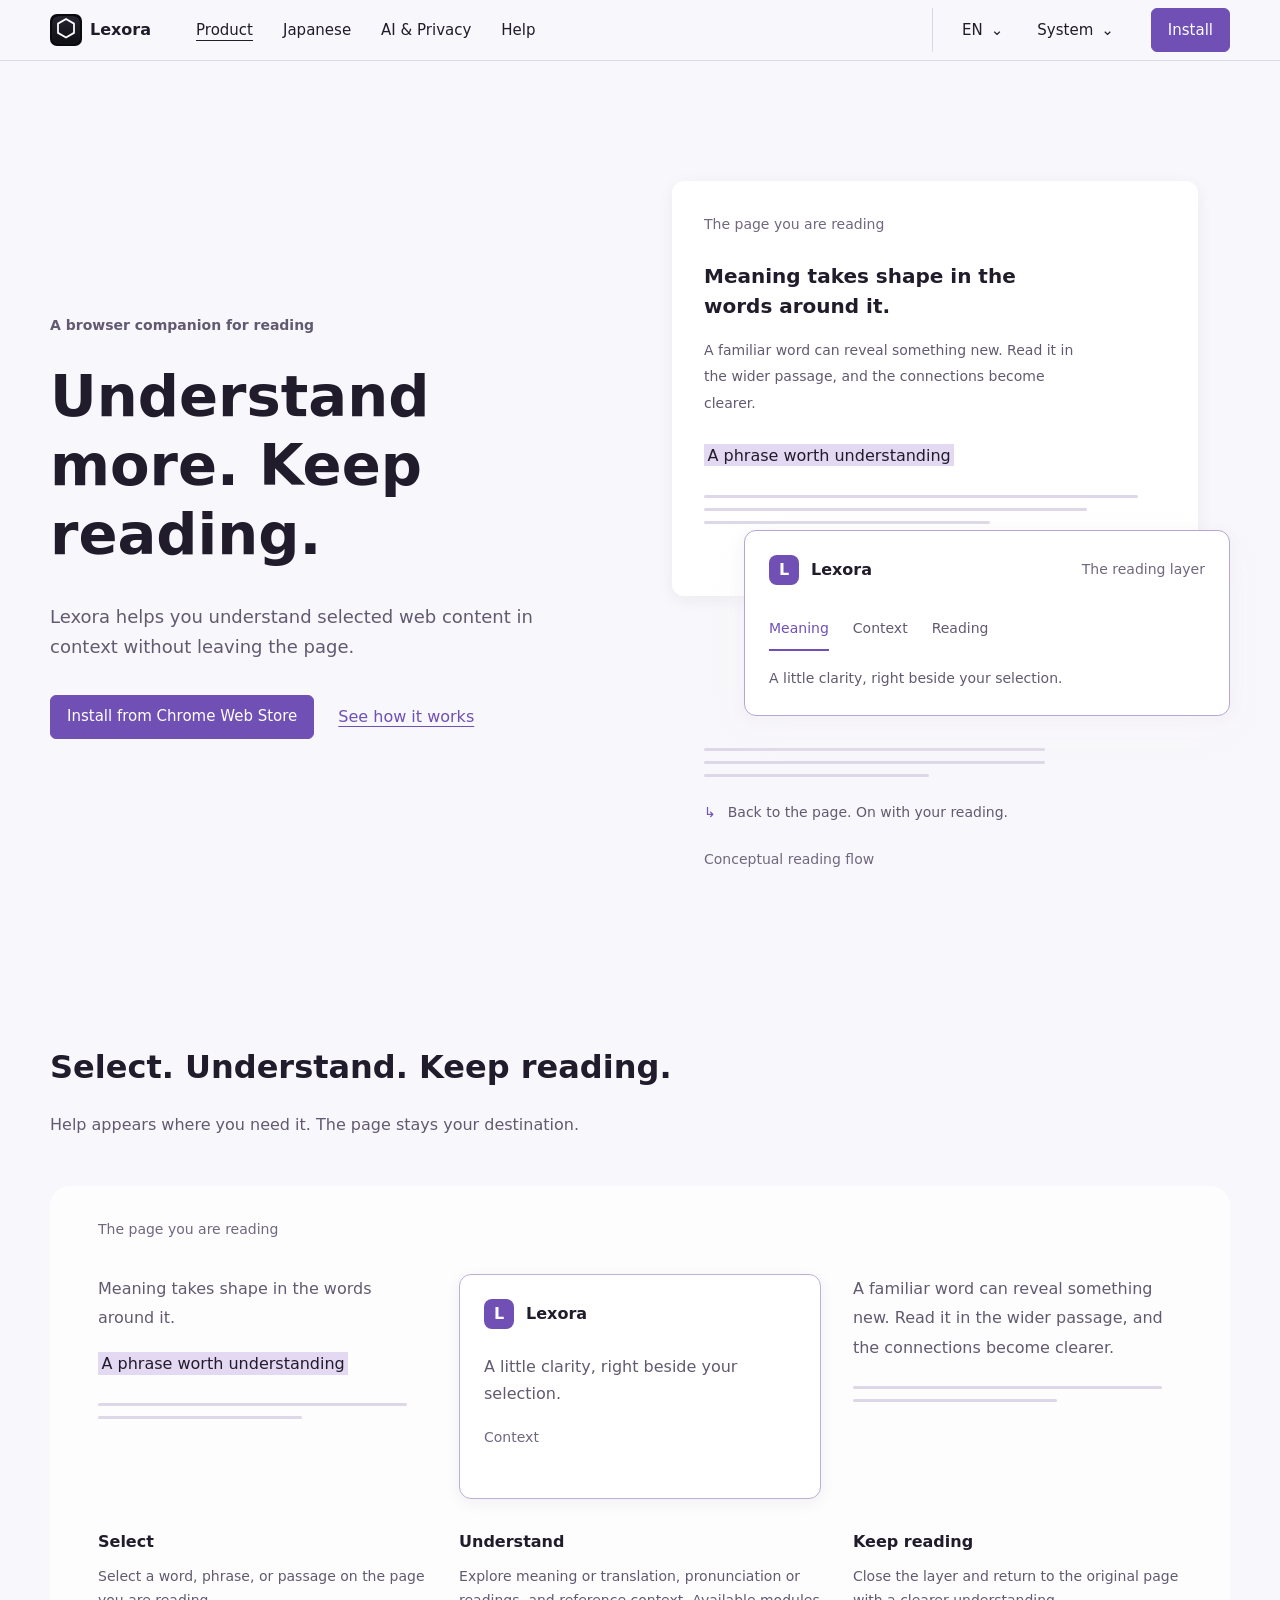
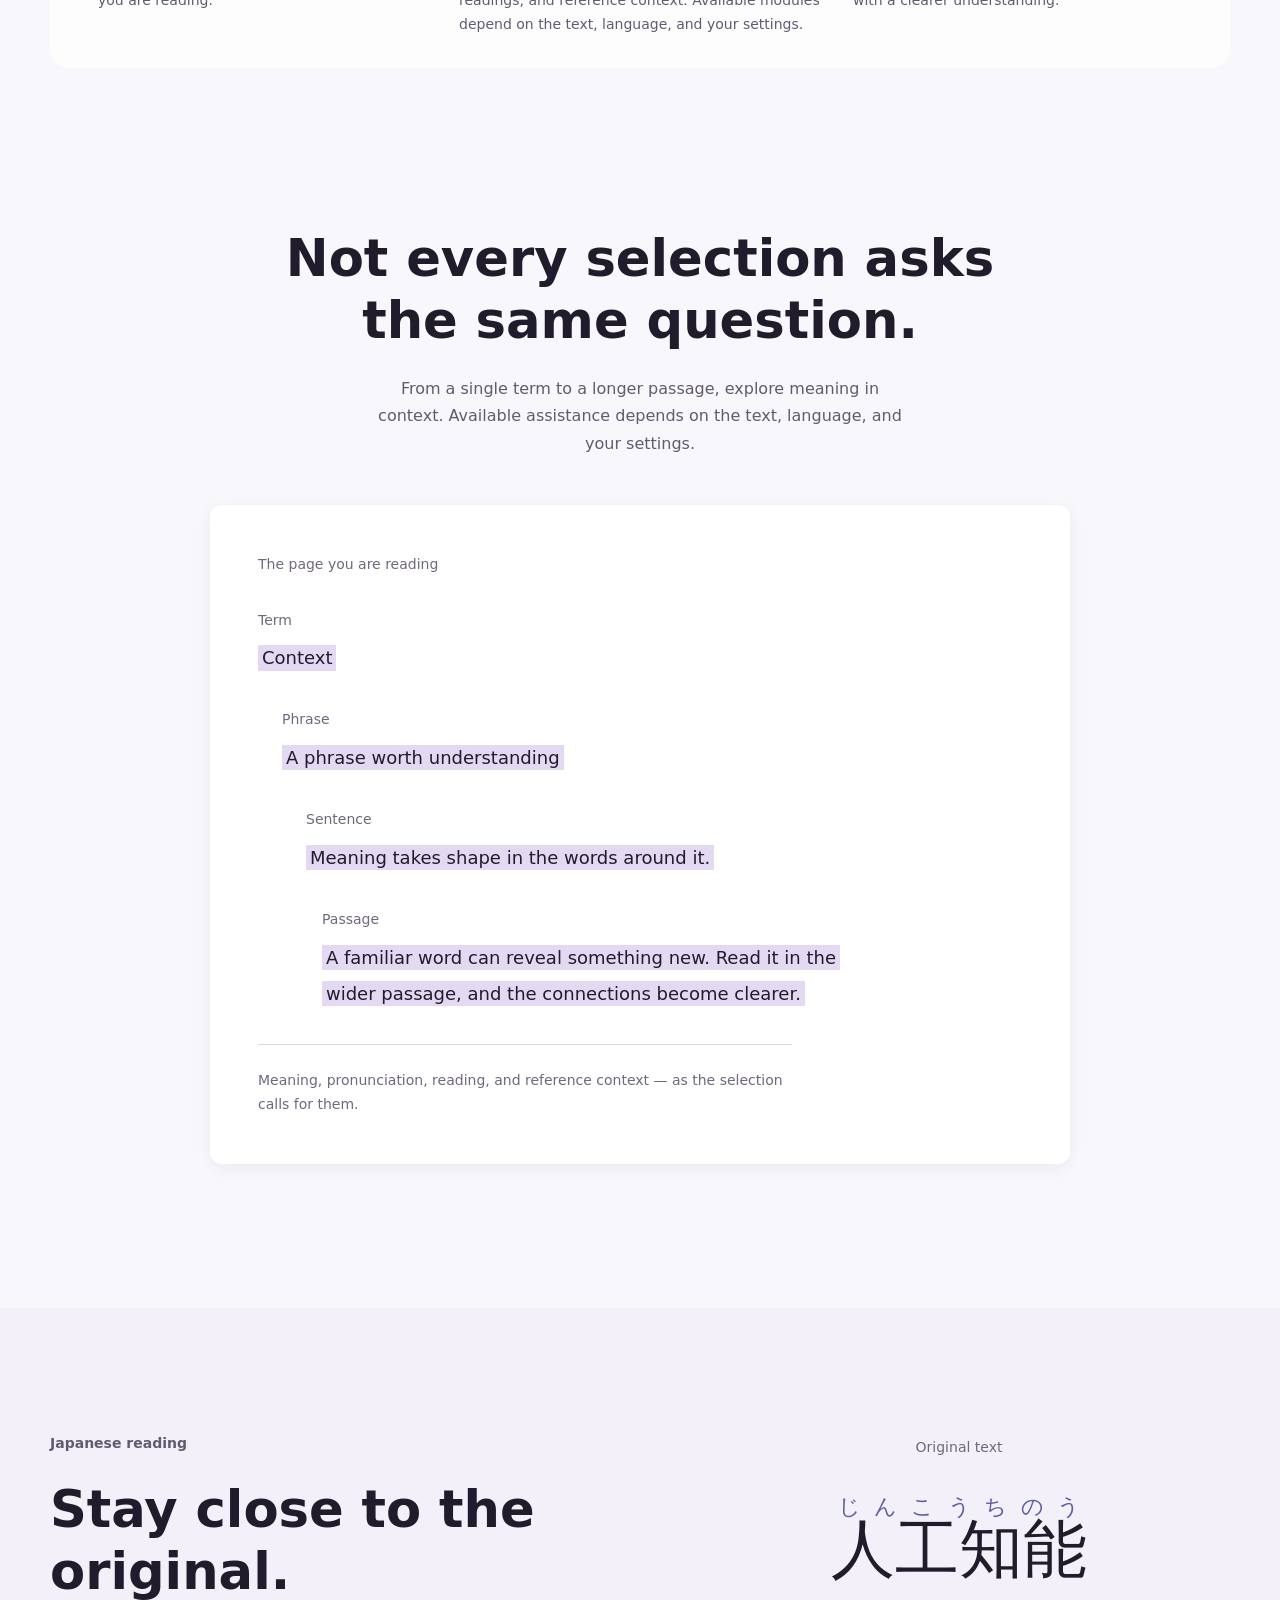
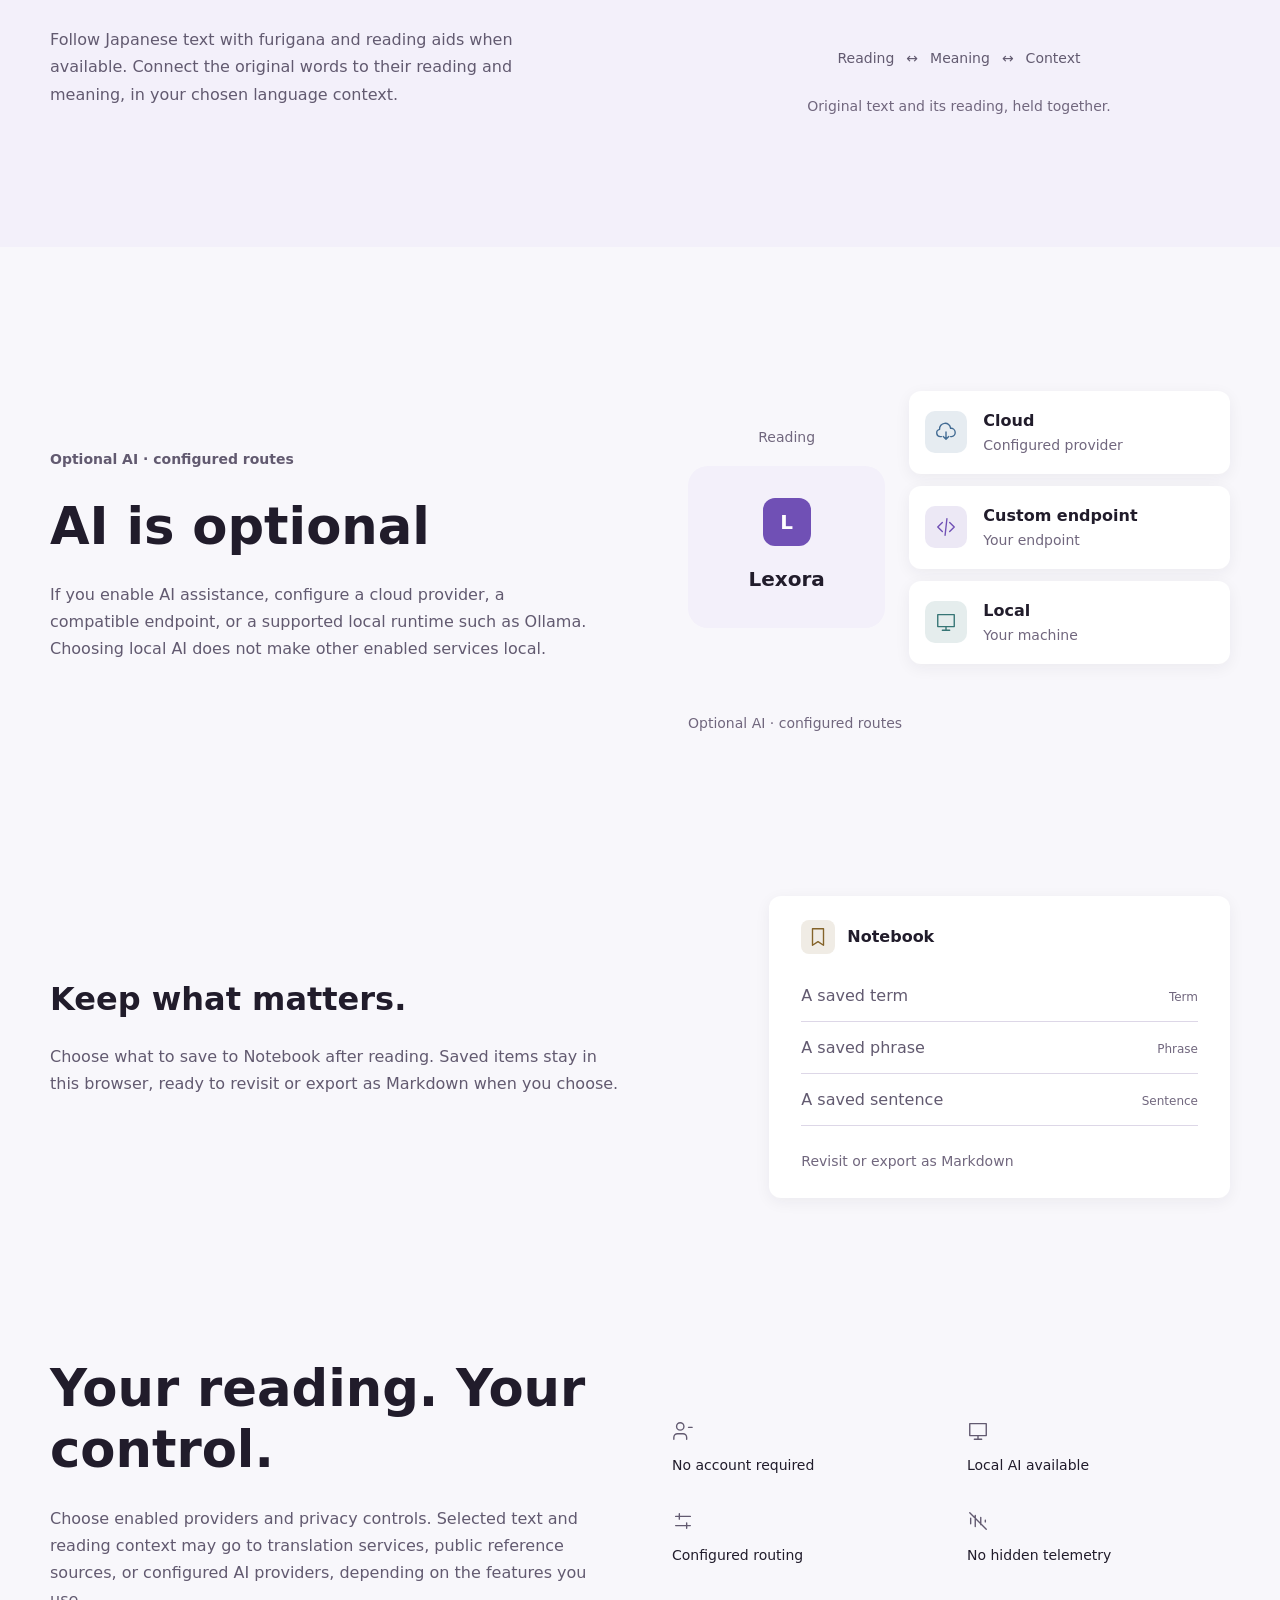
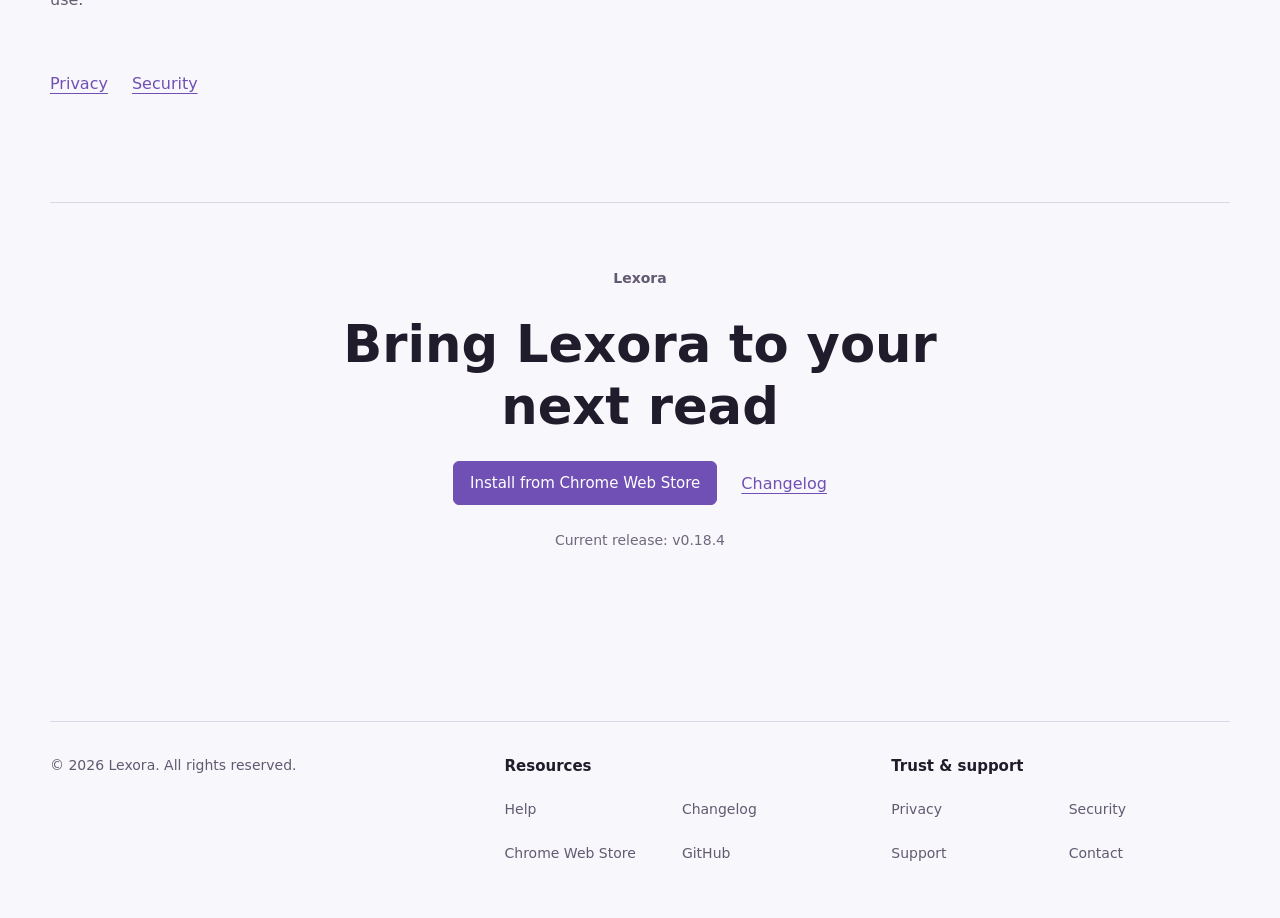
==== index.html @ b90067e3 "deploy: publish lexora-site 5010fb04082d8317cf24e537c4a5db3c5eb391b3" ====
<!DOCTYPE html><html lang="en"> <head><meta charset="utf-8"><meta name="viewport" content="width=device-width, initial-scale=1.0"><title>Lexora - AI-assisted multilingual reading layer for your browser</title><meta name="description" content="Lexora helps users understand selected web content in context without leaving the page."><meta name="generator" content="Astro v6.4.8"><meta name="theme-color" content="#f8f7fb" media="(prefers-color-scheme: light)"><meta name="theme-color" content="#121016" media="(prefers-color-scheme: dark)"><script id="lx-theme-init">
      (function () {
        var preference = 'system';
        var colors = { light: '#f8f7fb', dark: '#121016' };
        var metas = document.querySelectorAll('meta[name="theme-color"]');
        function normalize(value) {
          return value === 'light' || value === 'dark' ? value : 'system';
        }
        function apply(value) {
          preference = normalize(value);
          if (preference === 'system') document.documentElement.removeAttribute('data-theme');
          else document.documentElement.setAttribute('data-theme', preference);
          // Keep media queries intact: they also follow OS changes without JavaScript.
          for (var i = 0; i < metas.length; i++) {
            var mode = preference === 'system'
              ? (metas[i].media.indexOf('dark') > -1 ? 'dark' : 'light')
              : preference;
            metas[i].setAttribute('content', colors[mode]);
          }
        }
        try { preference = normalize(localStorage.getItem('lx-theme')); } catch (e) {}
        apply(preference);
        // M2 can call this without duplicating preference or metadata handling.
        window.lexoraTheme = {
          getPreference: function () { return preference; },
          setPreference: function (value) {
            apply(value);
            try { localStorage.setItem('lx-theme', preference); } catch (e) {}
          }
        };
      })();
    </script><meta property="og:type" content="website"><meta property="og:site_name" content="Lexora"><meta property="og:title" content="Lexora - AI-assisted multilingual reading layer for your browser"><meta property="og:description" content="Lexora helps users understand selected web content in context without leaving the page."><meta property="og:url" content="https://lexora.sh/"><meta property="og:image" content="https://lexora.sh/og-default.svg"><meta name="twitter:card" content="summary_large_image"><meta name="twitter:title" content="Lexora - AI-assisted multilingual reading layer for your browser"><meta name="twitter:description" content="Lexora helps users understand selected web content in context without leaving the page."><meta name="twitter:image" content="https://lexora.sh/og-default.svg"><link rel="canonical" href="https://lexora.sh/"><link rel="icon" href="/favicon.svg" type="image/svg+xml"><link rel="stylesheet" href="/assets/BaseLayout.eJixrf4q.css"><link rel="stylesheet" href="/assets/index.jLxmnOrc.css"></head> <body> <a class="skip-link" href="#top" data-i18n="shell_skip">Skip to content</a> <header class="topbar"> <div class="wrap topbar-inner"> <a class="brand" href="/" aria-label="Lexora home" data-i18n-aria="shell_home"> <span class="brand-mark" aria-hidden="true"><img src="/logo-mark.svg" alt="" width="32" height="32"></span> <span>Lexora</span> </a> <button type="button" class="menu-toggle" aria-controls="site-nav" aria-expanded="false" data-i18n="shell_menu">Menu</button> <div id="site-nav" class="shell-panel"> <nav class="nav" aria-label="Primary" data-i18n-aria="shell_primary"> <a href="/" aria-current="page" data-i18n="nav_product">Product</a><a href="/#japanese" data-i18n="nav_japanese">Japanese</a><a href="/#ai-privacy" data-i18n="nav_ai_privacy">AI &amp; Privacy</a><a href="/help" data-i18n="shell_help">Help</a> </nav> <div class="shell-utilities"> <div class="shell-preference" data-preference> <button class="preference-trigger" type="button" aria-expanded="false" aria-controls="locale-options" aria-labelledby="locale-label locale-current" data-preference-trigger> <span id="locale-label" class="visually-hidden" data-i18n="shell_language">Language</span> <span id="locale-current" data-locale-current>EN</span><span aria-hidden="true">⌄</span> </button> <div id="locale-options" class="preference-options" role="group" aria-label="Language" data-i18n-aria="shell_language" hidden> <button type="button" data-lang-btn="en" lang="en" aria-pressed="false">English</button><button type="button" data-lang-btn="vi" lang="vi" aria-pressed="false">Tiếng Việt</button><button type="button" data-lang-btn="ja" lang="ja" aria-pressed="false">日本語</button><button type="button" data-lang-btn="ko" lang="ko" aria-pressed="false">한국어</button> </div> </div> <div class="shell-preference" data-preference> <button class="preference-trigger" type="button" aria-expanded="false" aria-controls="theme-options" aria-labelledby="appearance-label theme-current" data-preference-trigger> <span id="appearance-label" class="visually-hidden" data-i18n="shell_appearance">Appearance</span> <span id="theme-current" data-theme-current data-i18n="shell_theme_system">System</span><span aria-hidden="true">⌄</span> </button> <div id="theme-options" class="preference-options" role="group" aria-label="Appearance" data-i18n-aria="shell_appearance" hidden> <button type="button" data-theme-option="system" aria-pressed="false" data-i18n="shell_theme_system">System</button> <button type="button" data-theme-option="light" aria-pressed="false" data-i18n="shell_theme_light">Light</button> <button type="button" data-theme-option="dark" aria-pressed="false" data-i18n="shell_theme_dark">Dark</button> </div> </div> </div> <a class="btn btn-primary shell-install" href="/install" data-i18n="nav_install">Install</a> </div> </div> </header> <script>
(function () {
  var header = document.querySelector('.topbar');
  var toggle = header.querySelector('.menu-toggle');
  var nav = header.querySelector('#site-nav');
  var compact = window.matchMedia('(max-width: 1199px)');
  var compactState = compact.matches;
  var resizeFocus = null;
  var preferences = Array.from(header.querySelectorAll('[data-preference]')).map(function (root) {
    return { root: root, trigger: root.querySelector('[data-preference-trigger]'), panel: root.querySelector('.preference-options') };
  });
  function closePreference(item, restoreFocus) {
    item.trigger.setAttribute('aria-expanded', 'false');
    item.panel.hidden = true;
    if (restoreFocus) item.trigger.focus();
  }
  function close(restoreFocus) {
    preferences.forEach(function (item) { closePreference(item, false); });
    header.removeAttribute('data-open');
    toggle.setAttribute('aria-expanded', 'false');
    if (restoreFocus) toggle.focus();
  }
  preferences.forEach(function (item) {
    item.trigger.addEventListener('click', function () {
      var open = item.panel.hidden;
      preferences.forEach(function (other) { closePreference(other, false); });
      item.panel.hidden = !open;
      item.trigger.setAttribute('aria-expanded', String(open));
    });
    item.panel.addEventListener('click', function (event) {
      if (event.target.closest('button')) closePreference(item, true);
    });
    item.root.addEventListener('focusout', function (event) {
      if (event.relatedTarget && !item.root.contains(event.relatedTarget)) closePreference(item, false);
    });
  });
  var themeButtons = Array.from(header.querySelectorAll('[data-theme-option]'));
  var themeCurrent = header.querySelector('[data-theme-current]');
  function syncTheme() {
    var value = window.lexoraTheme.getPreference();
    themeButtons.forEach(function (button) {
      var selected = button.getAttribute('data-theme-option') === value;
      button.setAttribute('aria-pressed', String(selected));
      if (selected) {
        themeCurrent.setAttribute('data-i18n', button.getAttribute('data-i18n'));
        themeCurrent.textContent = button.textContent;
      }
    });
  }
  if (window.lexoraTheme) {
    syncTheme();
    themeButtons.forEach(function (button) {
      button.addEventListener('click', function () {
        window.lexoraTheme.setPreference(button.getAttribute('data-theme-option'));
        syncTheme();
      });
    });
  }
  header.setAttribute('data-enhanced', '');
  toggle.addEventListener('click', function () {
    var open = toggle.getAttribute('aria-expanded') !== 'true';
    close(false);
    header.toggleAttribute('data-open', open);
    toggle.setAttribute('aria-expanded', String(open));
  });
  document.addEventListener('keydown', function (event) {
    if (event.key !== 'Escape') return;
    var openPreference = preferences.find(function (item) { return !item.panel.hidden; });
    if (openPreference) closePreference(openPreference, true);
    else if (header.hasAttribute('data-open')) close(true);
  });
  document.addEventListener('click', function (event) {
    preferences.forEach(function (item) {
      if (!item.root.contains(event.target)) closePreference(item, item.panel.contains(document.activeElement));
    });
    if (!header.contains(event.target)) close(nav.contains(document.activeElement));
  });
  header.addEventListener('focusout', function (event) {
    // CSS may blur a newly hidden control before the media-change callback.
    if (!event.relatedTarget && compact.matches !== compactState) resizeFocus = event.target;
    if (event.relatedTarget && !header.contains(event.relatedTarget)) close(false);
  });
  nav.addEventListener('click', function (event) {
    if (event.target.closest('a')) close(compact.matches);
  });
  compact.addEventListener('change', function () {
    var active = document.activeElement === document.body && resizeFocus ? resizeFocus : document.activeElement;
    resizeFocus = null;
    compactState = compact.matches;
    var preference = preferences.find(function (item) { return item.panel.contains(active); });
    close(false);
    if (compact.matches && nav.contains(active)) toggle.focus();
    else if (!compact.matches && active === toggle) nav.querySelector('a').focus();
    else if (preference) preference.trigger.focus();
  });
})();
</script> <main id="top" tabindex="-1">   <div class="home"> <section class="home-intro wrap" id="product" aria-labelledby="home-title"> <div class="home-intro-copy"> <p class="home-kicker" data-i18n="home_intro">A browser companion for reading</p> <h1 id="home-title" data-i18n="home_title">Understand more. Keep reading.</h1> <p class="home-lead" data-i18n="hero_lead">Lexora helps you understand selected web content in context without leaving the page.</p> <div class="home-actions"> <a class="btn btn-primary" href="https://chromewebstore.google.com/detail/lexora-language-assistant/fbobmnpemmhjjloalogeaapfceefgopf" data-i18n="hero_cta_install">Install from Chrome Web Store</a> <a class="home-text-link" href="#reading-workflow" data-i18n="home_workflow_link">See how it works</a> </div> </div> <figure class="reading-layer" aria-labelledby="layer-caption"> <div class="article-fragment"> <p class="visual-label" data-i18n="v3_article">The page you are reading</p> <p class="article-title" data-i18n="polish_sentence">Meaning takes shape in the words around it.</p> <p class="article-prose" data-i18n="polish_passage">A familiar word can reveal something new. Read it in the wider passage, and the connections become clearer.</p> <mark data-i18n="v3_selection">A phrase worth understanding</mark> <div class="article-lines" aria-hidden="true"><i></i><i></i><i></i></div> </div> <div class="context-layer"> <div class="layer-heading"><span class="layer-mark" aria-hidden="true">L</span><strong>Lexora</strong><span class="visual-label" data-i18n="v3_layer">The reading layer</span></div> <ul class="layer-labels"><li data-i18n="v3_meaning">Meaning</li><li data-i18n="v3_context">Context</li><li data-i18n="v3_reading">Reading</li></ul> <p data-i18n="v3_layer_body">A little clarity, right beside your selection.</p> </div> <div class="article-continuation" aria-hidden="true"><i></i><i></i><i></i></div> <p class="reading-return"><span aria-hidden="true">↳</span><span data-i18n="v3_resume">Back to the page. On with your reading.</span></p> <figcaption id="layer-caption" data-i18n="v3_concept">Conceptual reading flow</figcaption> </figure> </section> <section class="wrap home-section reading-flow" id="reading-workflow" aria-labelledby="workflow-title"> <div class="section-heading"><span class="section-number" aria-hidden="true">01</span><div><h2 id="workflow-title" data-i18n="v3_flow_title">Select. Understand. Keep reading.</h2><p data-i18n="v3_flow_body">Help appears where you need it. The page stays your destination.</p></div></div> <div class="flow-environment"> <p class="visual-label" data-i18n="v3_article">The page you are reading</p> <ol class="flow-sequence"> <li class="flow-select"><div class="flow-text"><p data-i18n="polish_sentence">Meaning takes shape in the words around it.</p><mark data-i18n="v3_selection">A phrase worth understanding</mark><div class="article-lines" aria-hidden="true"><i></i><i></i></div></div><h3 data-i18n="v3_select">Select</h3><p data-i18n="home_select_body">Select a word, phrase, or passage on the page you are reading.</p></li> <li class="flow-understand"><div class="flow-result"><div class="layer-heading"><span class="layer-mark" aria-hidden="true">L</span><strong>Lexora</strong></div><p data-i18n="v3_layer_body">A little clarity, right beside your selection.</p><span class="visual-label" data-i18n="v3_context">Context</span></div><h3 data-i18n="v3_understand">Understand</h3><p data-i18n="home_assist_body">Explore meaning or translation, pronunciation or readings, and reference context. Available modules depend on the text, language, and your settings.</p></li> <li class="flow-continue"><div class="flow-text"><p data-i18n="polish_passage">A familiar word can reveal something new. Read it in the wider passage, and the connections become clearer.</p><div class="article-lines" aria-hidden="true"><i></i><i></i></div></div><h3 data-i18n="v3_continue">Keep reading</h3><p data-i18n="v3_continue_body">Close the layer and return to the original page with a clearer understanding.</p></li> </ol> </div> </section> <section class="wrap home-section context-intelligence" aria-labelledby="context-title"> <div class="section-heading"><div><h2 id="context-title" data-i18n="v3_context_title">Not every selection asks the same question.</h2><p data-i18n="v3_context_body">From a single term to a longer passage, explore meaning in context. Available assistance depends on the text, language, and your settings.</p></div></div> <figure class="selection-spectrum" aria-labelledby="context-field-label"> <p id="context-field-label" class="visual-label" data-i18n="v3_article">The page you are reading</p> <ol> <li><span data-i18n="v3_term">Term</span><div class="selection-sample"><mark data-i18n="v3_context">Context</mark></div></li> <li><span data-i18n="v3_phrase">Phrase</span><div class="selection-sample"><mark data-i18n="v3_selection">A phrase worth understanding</mark></div></li> <li><span data-i18n="v3_sentence">Sentence</span><div class="selection-sample"><mark data-i18n="polish_sentence">Meaning takes shape in the words around it.</mark></div></li> <li><span data-i18n="v3_passage">Passage</span><div class="selection-sample"><mark data-i18n="polish_passage">A familiar word can reveal something new. Read it in the wider passage, and the connections become clearer.</mark></div></li> </ol> <figcaption data-i18n="v3_grounding">Meaning, pronunciation, reading, and reference context — as the selection calls for them.</figcaption> </figure> </section> <section class="home-japanese home-section" id="japanese" tabindex="-1" aria-labelledby="japanese-title"> <div class="wrap editorial-split"> <div><p class="home-kicker" data-i18n="v3_japanese">Japanese reading</p><h2 id="japanese-title" data-i18n="v3_japanese_title">Stay close to the original.</h2><p data-i18n="v3_japanese_body">Follow Japanese text with furigana and reading aids when available. Connect the original words to their reading and meaning, in your chosen language context.</p></div> <figure class="japanese-reading"> <p class="visual-label" data-i18n="v3_original">Original text</p> <ruby lang="ja">人工知能<rp>（</rp><rt>じんこうちのう</rt><rp>）</rp></ruby> <div class="reading-relationship"><span data-i18n="v3_reading">Reading</span><span aria-hidden="true">↔</span><span data-i18n="v3_meaning">Meaning</span><span aria-hidden="true">↔</span><span data-i18n="v3_context">Context</span></div> <figcaption data-i18n="v3_japanese_caption">Original text and its reading, held together.</figcaption> </figure> </div> </section> <section class="wrap home-section editorial-split home-ai" id="ai-privacy" tabindex="-1" aria-labelledby="ai-title"> <div><p class="home-kicker" data-i18n="v3_routing">Optional AI · configured routes</p><h2 id="ai-title" data-i18n="home_ai_title">AI is optional</h2><p data-i18n="home_ai_body">If you enable AI assistance, configure a cloud provider, a compatible endpoint, or a supported local runtime such as Ollama. Choosing local AI does not make other enabled services local.</p></div> <figure class="ai-routing" aria-labelledby="routing-caption"> <div class="routing-origin"><span data-i18n="pill_reading">Reading</span><div class="routing-core"><span class="layer-mark" aria-hidden="true">L</span><strong>Lexora</strong></div></div> <ul class="routing-branches"> <li class="route-cloud"><svg class="home-icon" viewBox="0 0 24 24" fill="none" stroke="currentColor" stroke-width="1.5" stroke-linecap="round" stroke-linejoin="round" aria-hidden="true"><path d="M7 17H6a4 4 0 0 1-1-7.9A6 6 0 0 1 17 8a4.5 4.5 0 0 1 1 9h-1 M12 12v8m-3-3 3 3 3-3"></path></svg><div><strong data-i18n="v3_cloud">Cloud</strong><span data-i18n="v3_cloud_note">Configured provider</span></div></li> <li class="route-custom"><svg class="home-icon" viewBox="0 0 24 24" fill="none" stroke="currentColor" stroke-width="1.5" stroke-linecap="round" stroke-linejoin="round" aria-hidden="true"><path d="m8 7-5 5 5 5m8-10 5 5-5 5m-3-14-2 18"></path></svg><div><strong data-i18n="v3_custom">Custom endpoint</strong><span data-i18n="v3_custom_note">Your endpoint</span></div></li> <li class="route-local"><svg class="home-icon" viewBox="0 0 24 24" fill="none" stroke="currentColor" stroke-width="1.5" stroke-linecap="round" stroke-linejoin="round" aria-hidden="true"><path d="M3 4h18v13H3zM8 21h8m-4-4v4"></path></svg><div><strong data-i18n="v3_local">Local</strong><span data-i18n="v3_local_note">Your machine</span></div></li> </ul> <figcaption id="routing-caption" data-i18n="v3_routing">Optional AI · configured routes</figcaption> </figure> </section> <section class="wrap home-section editorial-split home-saved" aria-labelledby="saved-title"> <div><h2 id="saved-title" data-i18n="v3_save_title">Keep what matters.</h2><p data-i18n="v3_save_body">Choose what to save to Notebook after reading. Saved items stay in this browser, ready to revisit or export as Markdown when you choose.</p></div> <div class="saved-fragments"> <div class="saved-heading"><svg class="home-icon" viewBox="0 0 24 24" fill="none" stroke="currentColor" stroke-width="1.5" stroke-linecap="round" stroke-linejoin="round" aria-hidden="true"><path d="M6 3h12v18l-6-4-6 4z"></path></svg><strong>Notebook</strong></div> <ul><li><span data-i18n="v3_saved_term">A saved term</span><span class="visual-label" data-i18n="v3_term">Term</span></li><li><span data-i18n="v3_saved_phrase">A saved phrase</span><span class="visual-label" data-i18n="v3_phrase">Phrase</span></li><li><span data-i18n="v3_saved_sentence">A saved sentence</span><span class="visual-label" data-i18n="v3_sentence">Sentence</span></li></ul> <p class="visual-label" data-i18n="v3_export">Revisit or export as Markdown</p> </div> </section> <section class="wrap home-section home-trust" aria-labelledby="home-trust-title"> <div class="section-heading"><span class="section-number" aria-hidden="true">↳</span><div><h2 id="home-trust-title" data-i18n="v3_trust_title">Your reading. Your control.</h2><p data-i18n="home_trust_body">Choose enabled providers and privacy controls. Selected text and reading context may go to translation services, public reference sources, or configured AI providers, depending on the features you use.</p></div></div> <ul class="trust-facts"><li><svg class="home-icon" viewBox="0 0 24 24" fill="none" stroke="currentColor" stroke-width="1.5" stroke-linecap="round" stroke-linejoin="round" aria-hidden="true"><path d="M16 21v-2a4 4 0 0 0-4-4H6a4 4 0 0 0-4 4v2M9 3a4 4 0 1 0 0 8 4 4 0 0 0 0-8m9 5h4"></path></svg><span data-i18n="v3_no_account">No account required</span></li><li><svg class="home-icon" viewBox="0 0 24 24" fill="none" stroke="currentColor" stroke-width="1.5" stroke-linecap="round" stroke-linejoin="round" aria-hidden="true"><path d="M3 4h18v13H3zM8 21h8m-4-4v4"></path></svg><span data-i18n="v3_local_ai">Local AI available</span></li><li><svg class="home-icon" viewBox="0 0 24 24" fill="none" stroke="currentColor" stroke-width="1.5" stroke-linecap="round" stroke-linejoin="round" aria-hidden="true"><path d="M4 7h16M4 17h16M8 4v6m8 4v6"></path></svg><span data-i18n="v3_explicit">Configured routing</span></li><li><svg class="home-icon" viewBox="0 0 24 24" fill="none" stroke="currentColor" stroke-width="1.5" stroke-linecap="round" stroke-linejoin="round" aria-hidden="true"><path d="M4 9v6m5-9v12m6-10v8m5-5v2M3 3l18 18"></path></svg><span data-i18n="v3_telemetry">No hidden telemetry</span></li></ul> <div class="home-actions"><a class="home-text-link" href="/privacy" data-i18n="footer_privacy">Privacy</a><a class="home-text-link" href="/security" data-i18n="footer_security">Security</a></div> </section> <section class="wrap home-section home-install" aria-labelledby="home-install-title"> <p class="home-kicker">Lexora</p> <h2 id="home-install-title" data-i18n="home_install_title">Bring Lexora to your next read</h2> <div class="home-actions"><a class="btn btn-primary" href="https://chromewebstore.google.com/detail/lexora-language-assistant/fbobmnpemmhjjloalogeaapfceefgopf" data-i18n="hero_cta_install">Install from Chrome Web Store</a><a class="home-text-link" href="/changelog" data-i18n="shell_changelog">Changelog</a></div> <p class="release-note"><span data-i18n="home_release">Current release</span>: v0.18.4</p> </section> </div>  </main> <footer class="footer"> <div class="wrap footer-inner"> <div>&copy; 2026 Lexora. <span data-i18n="footer_rights">All rights reserved.</span></div> <div class="footer-group"> <strong data-i18n="shell_resources">Resources</strong> <div class="footer-links"> <a href="/help" data-i18n="shell_help">Help</a> <a href="/changelog" data-i18n="shell_changelog">Changelog</a> <a href="https://chromewebstore.google.com/detail/lexora-language-assistant/fbobmnpemmhjjloalogeaapfceefgopf" target="_blank" rel="noreferrer" data-i18n="footer_chrome">Chrome Web Store</a> <a href="https://github.com/lexora-project/lexora" target="_blank" rel="noreferrer">GitHub</a> </div> </div> <div class="footer-group"> <strong data-i18n="shell_trust">Trust & support</strong> <div class="footer-links"> <a href="/privacy" data-i18n="footer_privacy">Privacy</a> <a href="/security" data-i18n="footer_security">Security</a> <a href="/support" data-i18n="footer_support">Support</a> <a href="mailto:lexora.dev@proton.me" data-i18n="footer_contact">Contact</a> </div> </div> </div> </footer>  <script type="module">function f(i=document.querySelector(".home")){if(!i)return;const o=window.matchMedia("(prefers-reduced-motion: reduce)");if(o.matches||!("IntersectionObserver"in window))return;const s=i.querySelectorAll(".reading-layer, .flow-environment, .selection-spectrum, .japanese-reading, .ai-routing, .saved-fragments, .home-install"),r=new Set(s);let n;function c(){n?.disconnect(),i?.classList.remove("motion-ready"),s.forEach(t=>t.classList.remove("motion-active")),r.clear(),i?.removeEventListener("focusin",a),o.removeEventListener("change",d),window.removeEventListener("pagehide",c)}function a(t){for(const e of s)e.contains(t.target)&&(r.delete(e),n?.unobserve(e),e.classList.remove("motion-active"));r.size||n?.disconnect()}function d(){o.matches&&c()}try{n=new IntersectionObserver(t=>{for(const e of t)!e.isIntersecting||!r.has(e.target)||(r.delete(e.target),n?.unobserve(e.target),e.target.contains(document.activeElement)||e.target.classList.add("motion-active"));r.size||n?.disconnect()},{threshold:.12}),o.addEventListener("change",d),window.addEventListener("pagehide",c,{once:!0}),i.addEventListener("focusin",a),i.classList.add("motion-ready"),s.forEach(t=>n?.observe(t))}catch{c()}}f();</script>  <script type="application/json" id="lx-i18n">{"defaultLocale":"en","locales":["en","vi","ja","ko"],"translations":{"en":{"v3_layer":"The reading layer","polish_sentence":"Meaning takes shape in the words around it.","polish_passage":"A familiar word can reveal something new. Read it in the wider passage, and the connections become clearer.","v3_concept":"Conceptual reading flow","v3_article":"The page you are reading","v3_selection":"A phrase worth understanding","v3_meaning":"Meaning","v3_context":"Context","v3_reading":"Reading","v3_layer_body":"A little clarity, right beside your selection.","v3_resume":"Back to the page. On with your reading.","v3_flow_title":"Select. Understand. Keep reading.","v3_flow_body":"Help appears where you need it. The page stays your destination.","v3_select":"Select","v3_understand":"Understand","v3_continue":"Keep reading","v3_continue_body":"Close the layer and return to the original page with a clearer understanding.","v3_context_title":"Not every selection asks the same question.","v3_context_body":"From a single term to a longer passage, explore meaning in context. Available assistance depends on the text, language, and your settings.","v3_term":"Term","v3_phrase":"Phrase","v3_sentence":"Sentence","v3_passage":"Passage","v3_grounding":"Meaning, pronunciation, reading, and reference context — as the selection calls for them.","v3_japanese":"Japanese reading","v3_japanese_title":"Stay close to the original.","v3_japanese_body":"Follow Japanese text with furigana and reading aids when available. Connect the original words to their reading and meaning, in your chosen language context.","v3_original":"Original text","v3_japanese_caption":"Original text and its reading, held together.","v3_cloud":"Cloud","v3_custom":"Custom endpoint","v3_local":"Local","v3_cloud_note":"Configured provider","v3_custom_note":"Your endpoint","v3_local_note":"Your machine","v3_routing":"Optional AI · configured routes","v3_save_title":"Keep what matters.","v3_save_body":"Choose what to save to Notebook after reading. Saved items stay in this browser, ready to revisit or export as Markdown when you choose.","v3_saved_term":"A saved term","v3_saved_phrase":"A saved phrase","v3_saved_sentence":"A saved sentence","v3_export":"Revisit or export as Markdown","v3_trust_title":"Your reading. Your control.","v3_no_account":"No account required","v3_local_ai":"Local AI available","v3_explicit":"Configured routing","v3_telemetry":"No hidden telemetry","shell_appearance":"Appearance","shell_theme_system":"System","shell_theme_light":"Light","shell_theme_dark":"Dark","release_intro":"Public release notes for the Lexora extension.","release_version":"Version","release_current":"Current release","release_historical":"Historical release","guide_intro":"Install from the Chrome Web Store, then start with a selection on a web page.","guide_start":"Start reading","guide_select":"Select a word, phrase, or passage on a web page where Lexora is enabled.","guide_help":"Need a hand?","guide_help_body":"Use Help to get started, or contact Support if installation or reading does not work as expected.","guide_dev_enable":"Open this address in Chrome and enable Developer Mode.","guide_dev_load":"Choose Load unpacked, then select this folder inside the extracted package.","help_title":"Read with Lexora","help_intro":"A short guide to understanding selected text, using reading aids, and returning to saved items.","help_result_title":"Read the result in context","help_result_body":"Review the meaning or translation in the Lexora panel, then continue reading the original page. Available modules depend on the text, language, enabled features, and your settings.","help_reading_title":"Japanese readings and pronunciation","help_reading_body":"Use furigana when available to follow Japanese text. Pronunciation playback is available for supported languages; reading aids may vary with the selected text and settings.","help_save_title":"Save and return with Notebook","help_save_body":"Explicitly save a selection from the reading panel, then find it in Notebook in Lexora Options. Entries stay in this browser. Search, delete, or export them as Markdown when you choose. Saving is unavailable in incognito tabs.","help_provider_title":"References and optional AI","help_provider_body":"Reference information such as Wikipedia may appear when relevant. AI assistance is optional and depends on your configured provider. Cloud providers and compatible local endpoints such as Ollama are supported; choosing local AI does not make other enabled services local.","help_trouble_title":"If something is missing","help_trouble_body":"Check that Lexora is enabled for the page and review your language, provider, and privacy settings in Options. Some results depend on provider availability. If the issue persists, contact Support with the steps you tried; leave out private text and credentials.","product_view_full":"View full screenshot","product_notebook_caption":"Return to saved items in Notebook, a separate Lexora Options surface. Saves stay in this browser; export is available when you choose.","product_notebook_alt":"Lexora Notebook with local-only storage information, search and filters, three saved Wikipedia items, and Markdown export.","product_ja_alt":"Japanese Wikipedia selection 人工知能 with Lexora showing furigana じんこうちのう and Vietnamese trí tuệ nhân tạo.","product_en_alt":"English Wikipedia text with “Artificial intelligence” selected and the Lexora panel showing “Trí tuệ nhân tạo”.","home_intro":"A browser companion for reading","home_title":"Understand more. Keep reading.","home_workflow_link":"See how it works","home_proof_caption":"English → Vietnamese lookup in the desktop Lexora reading panel.","home_workflow_title":"From a selection back to your reading","home_select":"Select what you want to understand","home_select_body":"Select a word, phrase, or passage on the page you are reading.","home_assist":"Check meaning in context","home_assist_body":"Explore meaning or translation, pronunciation or readings, and reference context. Available modules depend on the text, language, and your settings.","home_continue":"Continue, or save for later","home_continue_body":"Return to the page, or explicitly save a selection to Notebook to revisit it later.","home_languages_title":"Two reading contexts, one familiar flow","home_english":"English → Vietnamese","home_english_body":"Read an English page with Vietnamese as your target language. Check selected text in context and use pronunciation support when available.","home_japanese":"Japanese → Vietnamese","home_japanese_body":"Read Japanese with Vietnamese as your target language. Furigana and related reading aids can help you follow the original text when available.","home_english_caption":"Selected “Artificial intelligence” with the Vietnamese result “Trí tuệ nhân tạo”.","home_japanese_caption":"Selected 人工知能, its reading じんこうちのう, and a Vietnamese result in Lexora.","home_trust_title":"Your reading, your settings","home_trust_body":"Choose enabled providers and privacy controls. Selected text and reading context may go to translation services, public reference sources, or configured AI providers, depending on the features you use.","home_ai_title":"AI is optional","home_ai_body":"If you enable AI assistance, configure a cloud provider, a compatible endpoint, or a supported local runtime such as Ollama. Choosing local AI does not make other enabled services local.","home_install_title":"Bring Lexora to your next read","home_release":"Current release","shell_menu":"Menu","shell_skip":"Skip to content","shell_primary":"Primary","shell_language":"Language","shell_home":"Lexora home","shell_resources":"Resources","shell_help":"Help","shell_changelog":"Changelog","shell_trust":"Trust & support","nav_product":"Product","nav_japanese":"Japanese","nav_ai_privacy":"AI & Privacy","nav_install":"Install","nav_privacy":"Privacy","nav_support":"Support","nav_github":"GitHub","hero_eyebrow":"v0.18.4 Available on Chrome Web Store","hero_h1":"AI-assisted multilingual reading layer for your browser.","hero_lead":"Lexora helps you understand selected web content in context without leaving the page.","hero_cta_install":"Install from Chrome Web Store","hero_cta_project":"View project","hero_signal_label":"Current status","hero_signal_title":"A focused reading layer, not a crowded utility stack.","hero_signal_copy":"The goal is clear comprehension: selected text, contextual explanation, and an interface that stays out of the reading flow.","pill_reading":"Reading","pill_translation":"Translation","pill_explanation":"Explanation","pill_multilingual":"Multilingual","manifesto_kicker":"Manifesto","manifesto_title":"Built to reduce friction, not add another layer of it.","manifesto_body_0":"Lexora is being shaped as a focused reading environment rather than a crowded utility stack. The direction is deliberate: faster comprehension, cleaner context, and tooling that stays out of the way when the work matters.","manifesto_body_1":"This is not a race to look loud. It is a quiet push toward a sharper reading and translation layer that respects focus, precision, and long-session usability.","status_kicker":"Status","status_h2":"Available on Chrome Web Store.","status_body":"Lexora v0.18.4 is available for public installation from the Chrome Web Store.","si_0_title":"Build state","si_0_body":"Lexora v0.18.4 is available on the Chrome Web Store.","si_1_title":"Public website","si_1_body":"This site reflects current project status: v0.18.4 is available for public installation.","si_2_title":"Install","si_2_body":"Install Lexora from the Chrome Web Store. No Developer Mode or manual steps required.","hm_0_title":"Reading-first","hm_0_body":"Built around comprehension flow rather than settings clutter.","hm_1_title":"Context-aware","hm_1_body":"Designed for selected text, surrounding meaning, and clear explanations.","hm_2_title":"Release posture","hm_2_body":"Lexora v0.18.4 is available for public installation from the Chrome Web Store.","features_kicker":"Core features","features_h2":"Understand selected web content without leaving the page.","feat_0_title":"Contextual translation","feat_0_body":"Translate selected text without breaking reading flow. Lexora foregrounds context, not raw string conversion.","feat_1_title":"Explanation lane","feat_1_body":"Explain terms, phrases, and passages according to the selected text and the surrounding reading context.","feat_2_title":"Wikipedia grounding","feat_2_body":"Bring relevant entity context into the same reading surface so you do not have to scatter attention across tabs.","feat_3_title":"Pronunciation and TTS","feat_3_body":"Help users check pronunciation while reading English, Vietnamese, and Japanese.","feat_4_title":"Japanese reading support","feat_4_body":"Expose furigana and related reading aids as part of a disciplined language-reading workflow.","feat_5_title":"Privacy controls","feat_5_body":"Outbound text paths, optional provider routing, and redaction options are documented clearly and configured by the user.","trust_kicker":"Privacy & trust","trust_h2":"A clear product surface builds trust.","trust_intro":"No account-first funnel. No overclaiming. The website mirrors the extension's posture: precise, restrained, and reading-first.","trust_0_title":"Tool-first product","trust_0_body":"Lexora helps people understand selected content quickly without forcing account creation or marketing steps into the workflow.","trust_1_title":"Clear outbound-data paths","trust_1_body":"Users can understand where text may go: translation providers, Wikimedia endpoints, optional AI providers they configure, or local runtimes.","trust_2_title":"Operational honesty","trust_2_body":"The website reflects current project status precisely: Lexora v0.18.4 is available on the Chrome Web Store.","install_hero_badge":"Install","install_hero_title":"Install Lexora","install_hero_body":"Lexora is available on the Chrome Web Store. Install in seconds with no Developer Mode or manual steps required.","install_store_kicker":"Chrome Web Store: recommended","install_store_title":"Install from the Chrome Web Store.","install_store_body":"Install Lexora v0.18.4 from the Chrome Web Store using the link below. No sideloading or Developer Mode required.","install_notice_title":"Public release available","install_notice_body":"Lexora v0.18.4 is available from the direct listing below. Search visibility may take time to update.","install_store_cta":"Open Chrome Web Store","install_chrome_step_0":"Open the Chrome Web Store listing for Lexora.","install_chrome_step_1":"Click \"Add to Chrome\" and confirm the permissions prompt.","install_chrome_step_2":"Pin the Lexora icon to the Chrome toolbar for quick access.","install_chrome_step_3":"Select text on any web page to open the Lexora reading panel.","install_dev_kicker":"Developer Mode: contributors only","install_dev_title":"For contributors and local development.","install_dev_body":"Developer Mode installation is intended for contributors and local development only. Normal users should install from the Chrome Web Store above.","install_current_version_label":"Current extension version","install_store_status_label":"Store status","install_store_status_value":"Available publicly","install_dev_section_title":"Developer Mode install: contributors only","install_dev_section_body":"These steps are for contributors building and testing Lexora locally. Normal users should use the Chrome Web Store.","install_dev_step_0":"Obtain the extension package from the project maintainer.","install_dev_step_1":"Extract the package to a local folder.","install_dev_step_2":"Open chrome://extensions in Chrome and enable Developer Mode.","install_dev_step_3":"Click Load unpacked and select the dist/ folder from the extracted package.","install_dev_step_4":"Open the extension options page to configure languages, providers, and privacy settings.","privacy_hero_badge":"Privacy","privacy_hero_title":"Privacy","privacy_hero_body":"Lexora is explicit about where your text goes and what happens to it.","privacy_process_title":"What Lexora processes","privacy_process_body":"Lexora is a browser extension that assists with reading, translation, explanation, and pronunciation. When you select text on a page, Lexora may process that selected text and related reading context to provide the requested assistance.","privacy_where_title":"Where your text may go","privacy_where_body":"Depending on which features you enable and how you configure the extension, selected text and reading context may be sent to one or more of the following:","privacy_where_translation_label":"Translation providers","privacy_where_translation_body":"a configured translation API based on your settings.","privacy_where_cloud_label":"Cloud AI providers","privacy_where_cloud_body":"for explanation and language assistance, if you enable AI features.","privacy_where_custom_label":"User-configured OpenAI-compatible endpoints","privacy_where_custom_body":"if you set a custom API endpoint in extension settings.","privacy_where_local_label":"Local AI runtimes","privacy_where_local_body":"such as Ollama, if you configure a local provider. Text processed locally does not leave your machine via Lexora.","privacy_where_public_label":"Public knowledge sources","privacy_where_public_body":"Wikipedia and Wikidata, for entity lookup and reading context.","privacy_where_note":"Lexora does not route text to any destination that is not configured by you in the extension settings. No text is sent without a user-initiated action.","privacy_not_title":"What Lexora does not do","privacy_not_0":"Lexora does not sell user data.","privacy_not_1":"Lexora does not require an account to use the extension.","privacy_not_2":"Lexora does not include hidden telemetry.","privacy_not_3":"Lexora does not log your reading history on any Lexora-operated server.","privacy_controls_title":"Privacy controls","privacy_controls_body":"The extension provides controls to manage outbound data handling:","privacy_controls_0":"Choose which providers are enabled for translation and AI assistance.","privacy_controls_1":"Configure a local AI runtime to keep text processing on-device.","privacy_controls_2":"Use redaction options for sensitive content patterns such as email addresses and token-shaped strings.","privacy_site_title":"This website","privacy_site_body":"This website (lexora.sh) is a static site. It does not set tracking cookies, does not collect form submissions, and does not run analytics. Contact is by email link only.","privacy_contact_title":"Contact","privacy_contact_body":"Privacy questions or data-handling concerns:","support_hero_badge":"Support","support_hero_title":"Support","support_hero_body":"If something is not working, here is where to go.","support_contact_title":"Contact","support_contact_body":"Reach the Lexora team at:","support_paths_title":"Support paths","support_path_general_label":"General usage","support_path_general_body":"install questions, language settings, provider setup","support_path_bug_label":"Bug reports","support_path_bug_body":"reproducible issues with extension behavior","support_path_security_label":"Security reports","support_path_security_body":"report sensitive issues privately. See the","support_path_security_link":"security page","support_path_feedback_label":"Feature feedback","support_path_feedback_body":"suggestions related to reading flow, language workflow, or interface behavior","support_bug_title":"For bug reports, include:","support_bug_0":"browser name and version","support_bug_1":"Lexora version (visible in the extension options page)","support_bug_2":"operating system","support_bug_3":"language pair (source and target language)","support_bug_4":"provider mode (which translation or AI provider is active)","support_bug_5":"reproduction steps","security_hero_badge":"Security","security_hero_title":"Security","security_hero_body":"Security-sensitive issues should be reported privately, not posted publicly.","security_report_title":"Reporting a vulnerability","security_report_body":"Do not post security vulnerabilities publicly: not in GitHub issues, not in public forums, not in social channels. Report sensitive issues by email to:","security_useful_title":"What a useful report includes","security_useful_0":"affected Lexora version","security_useful_1":"browser name and version","security_useful_2":"operating system","security_useful_3":"reproduction steps or a concise proof of concept","security_useful_4":"impact assessment","security_areas_title":"Security-relevant areas in Lexora","security_area_provider_label":"Provider routing","security_area_provider_body":"unintended routing of selected text to external services","security_area_selected_label":"Selected-text handling","security_area_selected_body":"unsafe outbound transmission or unintended exposure of selected content","security_area_message_label":"Extension message boundaries","security_area_message_body":"message spoofing or boundary confusion between page context and extension context","security_area_token_label":"Token and key leakage","security_area_token_body":"AI provider keys or credentials exposed or logged","security_area_privacy_label":"Settings and privacy bypasses","security_area_privacy_body":"circumventing user-configured privacy controls or provider restrictions","security_response_title":"Response","security_response_body":"We will acknowledge security reports and coordinate disclosure timing with the reporter. Public credit is available if desired.","notfound_badge":"Not found","notfound_title":"That page is not here.","notfound_body":"Return to the Lexora homepage to continue.","notfound_cta":"Back to homepage","footer_chrome":"Chrome Web Store","footer_privacy":"Privacy","footer_security":"Security","footer_support":"Support","footer_contact":"Contact","footer_rights":"All rights reserved."},"vi":{"v3_layer":"Lớp hỗ trợ đọc","polish_sentence":"Ý nghĩa được định hình bởi những từ xung quanh.","polish_passage":"Một từ quen thuộc có thể gợi mở điều mới. Đọc trong cả đoạn văn, các mối liên hệ sẽ rõ hơn.","v3_concept":"Minh họa quy trình đọc","v3_article":"Trang bạn đang đọc","v3_selection":"Một cụm từ cần hiểu rõ","v3_meaning":"Ý nghĩa","v3_context":"Ngữ cảnh","v3_reading":"Cách đọc","v3_layer_body":"Thêm chút rõ ràng, ngay bên nội dung đã chọn.","v3_resume":"Trở lại trang. Tiếp tục mạch đọc.","v3_flow_title":"Chọn. Hiểu. Đọc tiếp.","v3_flow_body":"Hỗ trợ xuất hiện đúng lúc cần. Trang đang đọc vẫn là nơi bạn muốn ở lại.","v3_select":"Chọn","v3_understand":"Hiểu","v3_continue":"Đọc tiếp","v3_continue_body":"Đóng lớp hỗ trợ và trở lại trang gốc với nội dung đã rõ hơn.","v3_context_title":"Mỗi nội dung được chọn cần một cách hiểu riêng.","v3_context_body":"Từ một thuật ngữ đến đoạn văn dài, tìm hiểu ý nghĩa trong ngữ cảnh. Hỗ trợ tùy theo nội dung, ngôn ngữ và cài đặt của bạn.","v3_term":"Thuật ngữ","v3_phrase":"Cụm từ","v3_sentence":"Câu","v3_passage":"Đoạn văn","v3_grounding":"Ý nghĩa, phát âm, cách đọc và thông tin tham khảo — tùy nội dung cần hiểu.","v3_japanese":"Đọc tiếng Nhật","v3_japanese_title":"Luôn gắn với nguyên văn.","v3_japanese_body":"Theo dõi tiếng Nhật với furigana và hỗ trợ cách đọc khi có. Kết nối từ gốc với cách đọc và ý nghĩa trong ngữ cảnh ngôn ngữ bạn chọn.","v3_original":"Nguyên văn","v3_japanese_caption":"Nguyên văn và cách đọc, luôn đi cùng nhau.","v3_cloud":"Đám mây","v3_custom":"Điểm cuối tùy chỉnh","v3_local":"Cục bộ","v3_cloud_note":"Nhà cung cấp đã cấu hình","v3_custom_note":"Điểm cuối của bạn","v3_local_note":"Máy của bạn","v3_routing":"AI tùy chọn · tuyến đã cấu hình","v3_save_title":"Giữ lại điều cần nhớ.","v3_save_body":"Chủ động lưu vào Notebook sau khi đọc. Mục đã lưu ở trong trình duyệt này, sẵn sàng để xem lại hoặc xuất Markdown khi bạn muốn.","v3_saved_term":"Một thuật ngữ đã lưu","v3_saved_phrase":"Một cụm từ đã lưu","v3_saved_sentence":"Một câu đã lưu","v3_export":"Xem lại hoặc xuất Markdown","v3_trust_title":"Bạn đọc. Bạn làm chủ.","v3_no_account":"Không cần tài khoản","v3_local_ai":"Có hỗ trợ AI cục bộ","v3_explicit":"Định tuyến theo cấu hình","v3_telemetry":"Không thu thập ngầm dữ liệu đo lường","shell_appearance":"Giao diện","shell_theme_system":"Hệ thống","shell_theme_light":"Sáng","shell_theme_dark":"Tối","release_intro":"Ghi chú phát hành công khai của tiện ích Lexora.","release_version":"Phiên bản","release_current":"Phiên bản hiện tại","release_historical":"Phiên bản trước","guide_intro":"Cài từ Chrome Web Store, rồi bắt đầu bằng cách chọn văn bản trên trang web.","guide_start":"Bắt đầu đọc","guide_select":"Chọn từ, cụm từ hoặc đoạn văn trên trang web đã bật Lexora.","guide_help":"Bạn cần trợ giúp?","guide_help_body":"Xem Trợ giúp để bắt đầu, hoặc liên hệ Hỗ trợ nếu việc cài đặt hay đọc không hoạt động như mong đợi.","guide_dev_enable":"Mở địa chỉ này trong Chrome và bật Developer Mode.","guide_dev_load":"Chọn Load unpacked, rồi chọn thư mục này trong gói đã giải nén.","help_title":"Đọc cùng Lexora","help_intro":"Hướng dẫn ngắn để hiểu văn bản đã chọn, dùng hỗ trợ đọc và xem lại mục đã lưu.","help_result_title":"Đọc kết quả trong ngữ cảnh","help_result_body":"Xem nghĩa hoặc bản dịch trong bảng Lexora, rồi đọc tiếp trang gốc. Các mô-đun khả dụng tùy thuộc vào văn bản, ngôn ngữ, tính năng đã bật và cài đặt của bạn.","help_reading_title":"Cách đọc tiếng Nhật và phát âm","help_reading_body":"Dùng furigana khi có để theo dõi văn bản tiếng Nhật. Tính năng nghe phát âm hỗ trợ một số ngôn ngữ; hỗ trợ đọc có thể thay đổi theo văn bản đã chọn và cài đặt.","help_save_title":"Lưu và xem lại với Notebook","help_save_body":"Chủ động lưu nội dung đã chọn từ bảng đọc, rồi tìm lại trong Notebook ở Tùy chọn Lexora. Các mục lưu trong trình duyệt này. Bạn có thể tìm kiếm, xóa hoặc xuất Markdown khi muốn. Không thể lưu trong thẻ ẩn danh.","help_provider_title":"Nguồn tham khảo và AI tùy chọn","help_provider_body":"Thông tin tham khảo như Wikipedia có thể xuất hiện khi phù hợp. Hỗ trợ AI là tùy chọn và phụ thuộc vào nhà cung cấp bạn cấu hình. Có hỗ trợ nhà cung cấp đám mây và điểm cuối cục bộ tương thích như Ollama; chọn AI cục bộ không khiến các dịch vụ khác đã bật chạy cục bộ.","help_trouble_title":"Nếu thiếu kết quả","help_trouble_body":"Kiểm tra Lexora đã được bật cho trang và xem lại cài đặt ngôn ngữ, nhà cung cấp, quyền riêng tư trong Tùy chọn. Một số kết quả phụ thuộc vào tình trạng nhà cung cấp. Nếu vẫn gặp lỗi, liên hệ Hỗ trợ kèm các bước đã thử; không gửi văn bản riêng tư hay thông tin đăng nhập.","product_view_full":"Xem ảnh đầy đủ","product_notebook_caption":"Xem lại mục đã lưu trong Notebook, một trang riêng trong Tùy chọn Lexora. Dữ liệu lưu trong trình duyệt này; bạn có thể chủ động xuất dữ liệu.","product_notebook_alt":"Notebook của Lexora với thông tin lưu trữ cục bộ, tìm kiếm và bộ lọc, ba mục Wikipedia đã lưu và xuất Markdown.","product_ja_alt":"Chọn 人工知能 trên Wikipedia tiếng Nhật; Lexora hiển thị furigana じんこうちのう và tiếng Việt trí tuệ nhân tạo.","product_en_alt":"Văn bản Wikipedia tiếng Anh với “Artificial intelligence” được chọn và bảng Lexora hiển thị “Trí tuệ nhân tạo”.","home_intro":"Người bạn đồng hành khi đọc trên trình duyệt","home_title":"Hiểu rõ hơn. Đọc tiếp liền mạch.","home_workflow_link":"Xem cách hoạt động","home_proof_caption":"Tra cứu Anh → Việt trong bảng đọc Lexora trên máy tính.","home_workflow_title":"Từ đoạn được chọn, trở lại mạch đọc","home_select":"Chọn nội dung bạn muốn hiểu","home_select_body":"Chọn từ, cụm từ hoặc đoạn văn ngay trên trang bạn đang đọc.","home_assist":"Tìm hiểu nghĩa trong ngữ cảnh","home_assist_body":"Xem nghĩa hoặc bản dịch, cách phát âm hoặc cách đọc và thông tin tham khảo. Các mô-đun hiển thị tùy theo nội dung, ngôn ngữ và cài đặt của bạn.","home_continue":"Đọc tiếp hoặc lưu để xem lại","home_continue_body":"Trở lại trang đang đọc hoặc chủ động lưu nội dung đã chọn vào Notebook để xem lại sau.","home_languages_title":"Hai ngữ cảnh đọc, một quy trình quen thuộc","home_english":"Tiếng Anh → Tiếng Việt","home_english_body":"Đọc trang tiếng Anh với ngôn ngữ đích là tiếng Việt. Tìm hiểu nội dung đã chọn trong ngữ cảnh và dùng hỗ trợ phát âm khi có.","home_japanese":"Tiếng Nhật → Tiếng Việt","home_japanese_body":"Đọc tiếng Nhật với ngôn ngữ đích là tiếng Việt. Furigana và các hỗ trợ cách đọc giúp bạn theo dõi nguyên văn khi có.","home_english_caption":"Chọn “Artificial intelligence” và xem kết quả tiếng Việt “Trí tuệ nhân tạo”.","home_japanese_caption":"Nội dung được chọn 人工知能, cách đọc じんこうちのう và kết quả tiếng Việt trong Lexora.","home_trust_title":"Bạn đọc, bạn lựa chọn cài đặt","home_trust_body":"Chọn nhà cung cấp được bật và các tùy chọn riêng tư. Tùy tính năng bạn sử dụng, nội dung đã chọn và ngữ cảnh đọc có thể được gửi đến dịch vụ dịch, nguồn tham khảo công khai hoặc nhà cung cấp AI đã cấu hình.","home_ai_title":"AI là tùy chọn","home_ai_body":"Nếu bật hỗ trợ AI, bạn có thể cấu hình nhà cung cấp đám mây, điểm cuối tương thích hoặc môi trường chạy cục bộ được hỗ trợ như Ollama. Chọn AI cục bộ không khiến các dịch vụ khác đang bật cũng chạy cục bộ.","home_install_title":"Cùng Lexora đọc trang tiếp theo","home_release":"Phiên bản hiện tại","shell_menu":"Menu","shell_skip":"Chuyển đến nội dung","shell_primary":"Điều hướng chính","shell_language":"Ngôn ngữ","shell_home":"Trang chủ Lexora","shell_resources":"Tài nguyên","shell_help":"Trợ giúp","shell_changelog":"Lịch sử cập nhật","shell_trust":"Tin cậy và hỗ trợ","nav_product":"Sản phẩm","nav_japanese":"Tiếng Nhật","nav_ai_privacy":"AI & Quyền riêng tư","nav_install":"Cài đặt","nav_privacy":"Quyền riêng tư","nav_support":"Hỗ trợ","nav_github":"GitHub","hero_eyebrow":"v0.18.4 đã có trên Chrome Web Store","hero_h1":"Lớp đọc hiểu đa ngôn ngữ cho trình duyệt.","hero_lead":"Lexora giúp bạn hiểu nội dung đã chọn trên web theo đúng ngữ cảnh, không cần rời khỏi trang.","hero_cta_install":"Cài từ Chrome Web Store","hero_cta_project":"Xem dự án","hero_signal_label":"Trạng thái hiện tại","hero_signal_title":"Một lớp đọc tập trung, không phải một bộ công cụ chồng chéo.","hero_signal_copy":"Mục tiêu rất rõ: giúp người dùng hiểu phần văn bản đã chọn, có giải thích theo ngữ cảnh, và không làm gián đoạn luồng đọc.","pill_reading":"Đọc hiểu","pill_translation":"Dịch","pill_explanation":"Giải thích","pill_multilingual":"Đa ngôn ngữ","manifesto_kicker":"Định hướng","manifesto_title":"Giúp việc đọc nhẹ hơn, không tạo thêm một lớp rườm rà.","manifesto_body_0":"Lexora được xây dựng như một môi trường ngôn ngữ gọn gàng, thay vì một bộ tiện ích chồng chéo. Định hướng rất rõ: hiểu nhanh hơn, ngữ cảnh rõ hơn, và công cụ lùi lại đúng lúc khi người dùng cần tập trung.","manifesto_body_1":"Đây không phải cuộc đua để trở nên ồn ào. Lexora đi theo hướng lặng hơn: một lớp đọc và dịch gọn hơn, chính xác hơn, tôn trọng sự tập trung, độ chính xác và những phiên đọc dài.","status_kicker":"Trạng thái","status_h2":"Đã có trên Chrome Web Store.","status_body":"Lexora v0.18.4 đã được phát hành công khai trên Chrome Web Store.","si_0_title":"Trạng thái bản dựng","si_0_body":"Lexora v0.18.4 đã có trên Chrome Web Store.","si_1_title":"Trang web công khai","si_1_body":"Trang này phản ánh trạng thái hiện tại của dự án: v0.18.4 đã được phát hành công khai.","si_2_title":"Cài đặt","si_2_body":"Cài Lexora từ Chrome Web Store. Không cần Developer Mode hoặc thao tác thủ công.","hm_0_title":"Ưu tiên việc đọc","hm_0_body":"Xoay quanh luồng đọc hiểu, thay vì làm rối bằng quá nhiều thiết lập.","hm_1_title":"Theo ngữ cảnh","hm_1_body":"Thiết kế cho văn bản được chọn, ý nghĩa xung quanh và phần giải thích rõ ràng.","hm_2_title":"Trạng thái phát hành","hm_2_body":"Lexora v0.18.4 đã được phát hành công khai trên Chrome Web Store.","features_kicker":"Tính năng chính","features_h2":"Hiểu nội dung được chọn trên web mà không cần rời khỏi trang.","feat_0_title":"Dịch theo ngữ cảnh","feat_0_body":"Dịch văn bản đã chọn mà không làm gián đoạn luồng đọc. Lexora đặt ngữ cảnh lên trước, không chỉ đổi chuỗi chữ thô.","feat_1_title":"Giải thích theo ngữ cảnh","feat_1_body":"Giải thích thuật ngữ, cụm từ và đoạn văn dựa trên phần được chọn và ngữ cảnh đang đọc.","feat_2_title":"Ngữ cảnh từ Wikipedia","feat_2_body":"Đưa ngữ cảnh thực thể liên quan vào cùng lớp đọc, để bạn không phải mở thêm nhiều tab.","feat_3_title":"Phát âm và TTS","feat_3_body":"Hỗ trợ nghe phát âm để người dùng kiểm tra lại trong quá trình đọc tiếng Anh, tiếng Việt và tiếng Nhật.","feat_4_title":"Hỗ trợ đọc tiếng Nhật","feat_4_body":"Hiển thị furigana và các hỗ trợ đọc liên quan trong một luồng đọc và học ngôn ngữ gọn gàng.","feat_5_title":"Kiểm soát quyền riêng tư","feat_5_body":"Cách văn bản được gửi đi, lựa chọn nhà cung cấp và tùy chọn ẩn nội dung nhạy cảm được trình bày rõ ràng, do người dùng cấu hình.","trust_kicker":"Quyền riêng tư & độ tin cậy","trust_h2":"Một giao diện rõ ràng giúp tạo sự tin cậy.","trust_intro":"Không ép tạo tài khoản trước. Không nói quá. Website giữ cùng tinh thần với tiện ích: gọn, rõ, tập trung vào việc đọc.","trust_0_title":"Sản phẩm đặt trải nghiệm đọc lên trước","trust_0_body":"Lexora giúp người dùng hiểu nhanh nội dung đã chọn mà không chen thêm bước tạo tài khoản hay luồng marketing vào giữa.","trust_1_title":"Luồng dữ liệu rõ ràng","trust_1_body":"Người dùng biết văn bản được gửi đi đâu: nhà cung cấp dịch, điểm cuối Wikimedia, nhà cung cấp AI tự cấu hình, hoặc môi trường chạy cục bộ.","trust_2_title":"Minh bạch về trạng thái","trust_2_body":"Website phản ánh đúng trạng thái hiện tại của dự án: Lexora v0.18.4 đã có trên Chrome Web Store.","install_hero_badge":"Cài đặt","install_hero_title":"Cài đặt Lexora","install_hero_body":"Lexora có trên Chrome Web Store. Cài trong vài giây, không cần Developer Mode hoặc thao tác thủ công.","install_store_kicker":"Chrome Web Store: khuyến nghị","install_store_title":"Cài từ Chrome Web Store.","install_store_body":"Cài Lexora v0.18.4 từ Chrome Web Store qua liên kết bên dưới. Không cần sideload hoặc Developer Mode.","install_notice_title":"Đã phát hành công khai","install_notice_body":"Lexora v0.18.4 có tại liên kết trực tiếp bên dưới. Khả năng xuất hiện trong kết quả tìm kiếm có thể cần thời gian để cập nhật.","install_store_cta":"Mở Chrome Web Store","install_chrome_step_0":"Mở trang Lexora trên Chrome Web Store.","install_chrome_step_1":"Bấm \"Add to Chrome\" và xác nhận quyền truy cập.","install_chrome_step_2":"Ghim biểu tượng Lexora lên thanh công cụ Chrome để dùng nhanh.","install_chrome_step_3":"Chọn văn bản trên bất kỳ trang web nào để mở bảng đọc của Lexora.","install_dev_kicker":"Developer Mode: chỉ dành cho cộng tác viên","install_dev_title":"Dành cho cộng tác viên và phát triển cục bộ.","install_dev_body":"Cài bằng Developer Mode chỉ dành cho cộng tác viên và phát triển cục bộ. Người dùng thông thường nên cài từ Chrome Web Store ở trên.","install_current_version_label":"Phiên bản tiện ích hiện tại","install_store_status_label":"Trạng thái cửa hàng","install_store_status_value":"Đã phát hành công khai","install_dev_section_title":"Cài bằng Developer Mode: chỉ dành cho cộng tác viên","install_dev_section_body":"Các bước này dành cho người xây dựng và kiểm thử Lexora cục bộ. Người dùng thông thường nên dùng Chrome Web Store.","install_dev_step_0":"Nhận gói tiện ích từ người duy trì dự án.","install_dev_step_1":"Giải nén gói vào một thư mục cục bộ.","install_dev_step_2":"Mở chrome://extensions trong Chrome và bật Developer Mode.","install_dev_step_3":"Bấm Load unpacked và chọn thư mục dist/ trong gói đã giải nén.","install_dev_step_4":"Mở trang tùy chọn của tiện ích để cấu hình ngôn ngữ, nhà cung cấp và thiết lập quyền riêng tư.","privacy_hero_badge":"Quyền riêng tư","privacy_hero_title":"Quyền riêng tư","privacy_hero_body":"Lexora nói rõ văn bản của bạn có thể được gửi đến đâu và được xử lý như thế nào.","privacy_process_title":"Lexora xử lý gì","privacy_process_body":"Lexora là tiện ích trình duyệt hỗ trợ đọc, dịch, giải thích và phát âm. Khi bạn chọn văn bản trên một trang, Lexora có thể xử lý phần văn bản đó cùng ngữ cảnh đọc liên quan để cung cấp đúng hỗ trợ bạn yêu cầu.","privacy_where_title":"Văn bản của bạn có thể được gửi đến đâu","privacy_where_body":"Tùy tính năng bạn bật và cách bạn cấu hình tiện ích, văn bản được chọn và ngữ cảnh đọc có thể được gửi đến một hoặc nhiều nơi sau:","privacy_where_translation_label":"Nhà cung cấp dịch","privacy_where_translation_body":"API dịch đã cấu hình theo thiết lập của bạn.","privacy_where_cloud_label":"Nhà cung cấp AI trên đám mây","privacy_where_cloud_body":"dùng cho giải thích và hỗ trợ ngôn ngữ, nếu bạn bật tính năng AI.","privacy_where_custom_label":"Điểm cuối OpenAI-compatible do người dùng cấu hình","privacy_where_custom_body":"nếu bạn đặt endpoint API tùy chỉnh trong thiết lập tiện ích.","privacy_where_local_label":"Môi trường AI cục bộ","privacy_where_local_body":"ví dụ Ollama, nếu bạn cấu hình nhà cung cấp cục bộ. Văn bản xử lý cục bộ không rời khỏi máy của bạn qua Lexora.","privacy_where_public_label":"Nguồn tri thức công khai","privacy_where_public_body":"Wikipedia và Wikidata, dùng để tra thực thể và bổ sung ngữ cảnh đọc.","privacy_where_note":"Lexora không gửi văn bản đến bất kỳ nơi nào mà bạn chưa cấu hình trong thiết lập tiện ích. Lexora không tự gửi văn bản nếu người dùng chưa chủ động thao tác.","privacy_not_title":"Những việc Lexora không làm","privacy_not_0":"Lexora không bán dữ liệu người dùng.","privacy_not_1":"Lexora không yêu cầu tài khoản để dùng tiện ích.","privacy_not_2":"Lexora không có telemetry ẩn.","privacy_not_3":"Lexora không ghi lịch sử đọc của bạn trên máy chủ do Lexora vận hành.","privacy_controls_title":"Kiểm soát quyền riêng tư","privacy_controls_body":"Tiện ích có các tùy chọn để quản lý việc gửi dữ liệu ra ngoài:","privacy_controls_0":"Chọn nhà cung cấp nào được bật cho dịch và hỗ trợ AI.","privacy_controls_1":"Cấu hình môi trường AI cục bộ để xử lý văn bản ngay trên thiết bị.","privacy_controls_2":"Dùng tùy chọn ẩn các mẫu nội dung nhạy cảm như địa chỉ email và chuỗi giống token.","privacy_site_title":"Website này","privacy_site_body":"Website này (lexora.sh) là site tĩnh. Trang không đặt cookie theo dõi, không thu thập biểu mẫu, và không chạy công cụ phân tích. Liên hệ chỉ qua liên kết email.","privacy_contact_title":"Liên hệ","privacy_contact_body":"Câu hỏi về quyền riêng tư hoặc xử lý dữ liệu:","support_hero_badge":"Hỗ trợ","support_hero_title":"Hỗ trợ","support_hero_body":"Nếu có điều gì không hoạt động, đây là nơi để liên hệ.","support_contact_title":"Liên hệ","support_contact_body":"Liên hệ đội Lexora tại:","support_paths_title":"Kênh hỗ trợ","support_path_general_label":"Sử dụng chung","support_path_general_body":"câu hỏi cài đặt, thiết lập ngôn ngữ, cấu hình nhà cung cấp","support_path_bug_label":"Báo lỗi","support_path_bug_body":"lỗi có thể tái hiện trong hành vi của tiện ích","support_path_security_label":"Báo cáo bảo mật","support_path_security_body":"gửi riêng các vấn đề nhạy cảm. Xem","support_path_security_link":"trang bảo mật","support_path_feedback_label":"Góp ý tính năng","support_path_feedback_body":"đề xuất liên quan đến luồng đọc, quy trình ngôn ngữ hoặc hành vi giao diện","support_bug_title":"Khi báo lỗi, vui lòng kèm theo:","support_bug_0":"tên và phiên bản trình duyệt","support_bug_1":"phiên bản Lexora (hiển thị trong trang tùy chọn tiện ích)","support_bug_2":"hệ điều hành","support_bug_3":"cặp ngôn ngữ (ngôn ngữ nguồn và đích)","support_bug_4":"chế độ nhà cung cấp (nhà cung cấp dịch hoặc AI đang bật)","support_bug_5":"các bước tái hiện","security_hero_badge":"Bảo mật","security_hero_title":"Bảo mật","security_hero_body":"Vấn đề nhạy cảm về bảo mật nên được báo cáo riêng, không đăng công khai.","security_report_title":"Báo cáo lỗ hổng","security_report_body":"Không đăng lỗ hổng bảo mật công khai: không trên GitHub issues, không trên diễn đàn công khai, không trên mạng xã hội. Hãy gửi vấn đề nhạy cảm qua email đến:","security_useful_title":"Một báo cáo hữu ích nên có","security_useful_0":"phiên bản Lexora bị ảnh hưởng","security_useful_1":"tên và phiên bản trình duyệt","security_useful_2":"hệ điều hành","security_useful_3":"PoC ngắn gọn hoặc các bước tái hiện có trọng tâm","security_useful_4":"đánh giá tác động","security_areas_title":"Các khu vực liên quan đến bảo mật trong Lexora","security_area_provider_label":"Định tuyến nhà cung cấp","security_area_provider_body":"văn bản được chọn bị gửi ngoài ý muốn đến dịch vụ bên ngoài","security_area_selected_label":"Xử lý văn bản được chọn","security_area_selected_body":"gửi ra ngoài không an toàn hoặc làm lộ nội dung đã chọn ngoài ý muốn","security_area_message_label":"Ranh giới thông điệp của tiện ích","security_area_message_body":"giả mạo message hoặc nhầm ranh giới giữa ngữ cảnh trang và ngữ cảnh tiện ích","security_area_token_label":"Rò rỉ token và khóa","security_area_token_body":"khóa hoặc thông tin xác thực của nhà cung cấp AI bị lộ hoặc bị ghi log","security_area_privacy_label":"Vượt qua thiết lập quyền riêng tư","security_area_privacy_body":"vượt qua kiểm soát quyền riêng tư hoặc giới hạn nhà cung cấp do người dùng cấu hình","security_response_title":"Phản hồi","security_response_body":"Chúng tôi sẽ xác nhận báo cáo bảo mật và phối hợp thời điểm công bố với người báo cáo. Có thể ghi nhận công khai nếu người báo cáo đồng ý.","notfound_badge":"Không tìm thấy","notfound_title":"Trang này không tồn tại.","notfound_body":"Quay lại trang chủ Lexora để tiếp tục.","notfound_cta":"Về trang chủ","footer_chrome":"Chrome Web Store","footer_privacy":"Quyền riêng tư","footer_security":"Bảo mật","footer_support":"Hỗ trợ","footer_contact":"Liên hệ","footer_rights":"Mọi quyền được bảo lưu."},"ja":{"v3_layer":"読書を支えるレイヤー","polish_sentence":"言葉の意味は、周囲の文脈から見えてくる。","polish_passage":"見慣れた言葉にも、新しい発見がある。文章全体を読み進めると、言葉どうしのつながりが見えてくる。","v3_concept":"読書の流れの概念図","v3_article":"いま読んでいるページ","v3_selection":"理解を深めたいフレーズ","v3_meaning":"意味","v3_context":"文脈","v3_reading":"読み方","v3_layer_body":"選択した言葉のそばに、理解の手がかりを。","v3_resume":"ページに戻って、読み進める。","v3_flow_title":"選んで、理解して、読み進める。","v3_flow_body":"必要なところに、必要な支援を。読む場所は、いまのページのまま。","v3_select":"選ぶ","v3_understand":"理解する","v3_continue":"読み進める","v3_continue_body":"理解が深まったら、レイヤーを閉じて元のページへ。","v3_context_title":"選ぶ内容によって、知りたいことは変わる。","v3_context_body":"一つの用語から長い文章まで、文脈の中で意味を確かめる。使える支援は、内容・言語・設定によって異なります。","v3_term":"用語","v3_phrase":"フレーズ","v3_sentence":"文","v3_passage":"文章","v3_grounding":"意味、発音、読み方、参考情報。その選択に必要な手がかりを。","v3_japanese":"日本語を読む","v3_japanese_title":"原文とともに、読み進める。","v3_japanese_body":"ふりがなや読みの支援を使いながら、日本語を読む。選んだ言語の文脈で、原文・読み方・意味を結びつけます。","v3_original":"原文","v3_japanese_caption":"原文と読み方を、一緒に。","v3_cloud":"クラウド","v3_custom":"カスタム接続先","v3_local":"ローカル","v3_cloud_note":"設定したプロバイダー","v3_custom_note":"自分の接続先","v3_local_note":"自分のマシン","v3_routing":"任意の AI · 設定した接続先","v3_save_title":"大切なものだけ、残しておく。","v3_save_body":"読んだあと、残したいものを Notebook に保存。保存した項目はこのブラウザーに残り、読み返したり Markdown で書き出したりできます。","v3_saved_term":"保存した用語","v3_saved_phrase":"保存したフレーズ","v3_saved_sentence":"保存した文","v3_export":"読み返す、または Markdown で書き出す","v3_trust_title":"読むのも、選ぶのも、あなた。","v3_no_account":"アカウント不要","v3_local_ai":"ローカル AI に対応","v3_explicit":"設定に基づく接続","v3_telemetry":"隠れたテレメトリーなし","shell_appearance":"表示設定","shell_theme_system":"システム","shell_theme_light":"ライト","shell_theme_dark":"ダーク","release_intro":"Lexora 拡張機能の公開リリースノート。","release_version":"バージョン","release_current":"現在のリリース","release_historical":"過去のリリース","guide_intro":"Chrome Web Store からインストールし、Web ページのテキストを選択して使い始めましょう。","guide_start":"読み始める","guide_select":"Lexora が有効な Web ページで、単語やフレーズ、文章を選択します。","guide_help":"お困りですか？","guide_help_body":"使い始めるにはヘルプをご覧ください。インストールや読書機能がうまく動かない場合は、サポートにご相談ください。","guide_dev_enable":"Chrome でこのアドレスを開き、Developer Mode を有効にします。","guide_dev_load":"Load unpacked を選び、展開したパッケージ内のこのフォルダーを指定します。","help_title":"Lexora で読む","help_intro":"選択したテキストの理解、読み支援の使い方、保存した内容の見返し方を紹介します。","help_result_title":"文脈とともに結果を読む","help_result_body":"Lexora パネルで意味や翻訳を確認し、元のページを読み進めます。表示されるモジュールは、テキスト、言語、有効な機能、設定によって異なります。","help_reading_title":"日本語の読みと発音","help_reading_body":"表示される場合は、ふりがなを使って日本語の読みを確認できます。対応言語では発音を再生できます。読み支援は選択したテキストや設定によって異なります。","help_save_title":"Notebook に保存して見返す","help_save_body":"読書パネルから選択内容を明示的に保存し、Lexora 設定の Notebook で見返せます。保存先はこのブラウザー内です。必要に応じて検索、削除、Markdown へのエクスポートができます。シークレットタブでは保存できません。","help_provider_title":"参考情報と任意の AI","help_provider_body":"関連する場合は Wikipedia などの参考情報が表示されます。AI 支援は任意で、設定したプロバイダーによって動作します。クラウドプロバイダーや Ollama などの互換ローカルエンドポイントに対応しています。ローカル AI を選んでも、他の有効なサービスまでローカル処理になるわけではありません。","help_trouble_title":"結果が表示されないとき","help_trouble_body":"そのページで Lexora が有効か確認し、設定画面で言語、プロバイダー、プライバシー設定を見直してください。一部の結果はプロバイダーの稼働状況に左右されます。解決しない場合は試した手順を添えてサポートにご相談ください。私的なテキストや認証情報は含めないでください。","product_view_full":"スクリーンショット全体を見る","product_notebook_caption":"保存した内容は、独立した Lexora 設定画面の Notebook で見返せます。保存先はこのブラウザー内で、必要なときにエクスポートできます。","product_notebook_alt":"ローカル保存の説明、検索とフィルター、Wikipedia から保存した3件、Markdown エクスポートを備えた Lexora Notebook。","product_ja_alt":"日本語版 Wikipedia で「人工知能」を選択し、Lexora がふりがな「じんこうちのう」とベトナム語「trí tuệ nhân tạo」を表示した画面。","product_en_alt":"英語版 Wikipedia で「Artificial intelligence」を選択し、Lexora パネルに「Trí tuệ nhân tạo」と表示した画面。","home_intro":"ブラウザーでの読書を支えるパートナー","home_title":"理解を深めて、読み進める。","home_workflow_link":"使い方を見る","home_proof_caption":"デスクトップ版 Lexora の読書パネルで英語からベトナム語へ調べる。","home_workflow_title":"選択したテキストから、読書の続きへ","home_select":"理解したいテキストを選ぶ","home_select_body":"読んでいるページで、単語やフレーズ、文章を選択します。","home_assist":"文脈に沿って意味を確認する","home_assist_body":"意味や翻訳、発音や読み、参考情報を確認します。表示されるモジュールは、テキスト、言語、設定によって異なります。","home_continue":"読み進める、または後で読むために保存する","home_continue_body":"ページに戻るか、選択した内容を自分で Notebook に保存して、後で見返せます。","home_languages_title":"読む言語が変わっても、同じ流れで","home_english":"英語 → ベトナム語","home_english_body":"翻訳先をベトナム語にして英語のページを読みます。選択した内容を文脈に沿って確認し、利用できる場合は発音も確認できます。","home_japanese":"日本語 → ベトナム語","home_japanese_body":"翻訳先をベトナム語にして日本語を読みます。利用できる場合は、ふりがななどの読み支援で原文をたどれます。","home_english_caption":"選択した「Artificial intelligence」とベトナム語の結果「Trí tuệ nhân tạo」。","home_japanese_caption":"選択した「人工知能」、読みの「じんこうちのう」、Lexora のベトナム語の結果。","home_trust_title":"読書も設定も、自分のペースで","home_trust_body":"有効にするプロバイダーとプライバシー設定を選べます。利用する機能に応じて、選択したテキストや読書の文脈が翻訳サービス、公開の参考情報源、設定した AI プロバイダーに送信される場合があります。","home_ai_title":"AI の利用は任意","home_ai_body":"AI 支援を有効にする場合は、クラウドプロバイダー、互換エンドポイント、Ollama などの対応ローカル環境を設定します。ローカル AI を選んでも、他の有効なサービスがローカル処理になるわけではありません。","home_install_title":"次の読書に、Lexora を","home_release":"現在のリリース","shell_menu":"メニュー","shell_skip":"本文へ移動","shell_primary":"メインナビゲーション","shell_language":"言語","shell_home":"Lexora ホーム","shell_resources":"リソース","shell_help":"ヘルプ","shell_changelog":"更新履歴","shell_trust":"信頼とサポート","nav_product":"製品","nav_japanese":"日本語","nav_ai_privacy":"AI とプライバシー","nav_install":"インストール","nav_privacy":"プライバシー","nav_support":"サポート","nav_github":"GitHub","hero_eyebrow":"v0.18.4 は Chrome Web Store で公開中","hero_h1":"ブラウザのための、AI支援の多言語リーディングレイヤー。","hero_lead":"Lexora は、ページを離れずに選択したWebコンテンツを文脈に沿って理解するための支援をします。","hero_cta_install":"Chrome Web Store からインストール","hero_cta_project":"プロジェクトを見る","hero_signal_label":"現在の状況","hero_signal_title":"詰め込み型ツールではなく、読むための集中したレイヤー。","hero_signal_copy":"目的は明確な理解です。選択したテキスト、文脈に沿った説明、読書の流れを妨げない画面を重視しています。","pill_reading":"読解","pill_translation":"翻訳","pill_explanation":"説明","pill_multilingual":"多言語","manifesto_kicker":"方針","manifesto_title":"摩擦を減らし、新しい手間を増やさないために作っています。","manifesto_body_0":"Lexora は、雑多なユーティリティ群ではなく、整った言語環境として形づくられています。方向性は明確です。理解を速くし、文脈を整理し、集中したい場面でツールが前に出すぎないことです。","manifesto_body_1":"目立つことを競うものではありません。集中、精度、長時間の使いやすさを大切にした、より鋭い読解と翻訳の画面を目指しています。","status_kicker":"ステータス","status_h2":"Chrome Web Store で公開中です。","status_body":"Lexora v0.18.4 は Chrome Web Store で一般公開され、インストールできます。","si_0_title":"ビルド状況","si_0_body":"Lexora v0.18.4 は Chrome Web Store で公開中です。","si_1_title":"公開サイト","si_1_body":"このサイトは現在のプロジェクト状況を反映しています。v0.18.4 は一般公開され、インストールできます。","si_2_title":"インストール","si_2_body":"Lexora は Chrome Web Store からインストールできます。Developer Mode や手動手順は不要です。","hm_0_title":"読むことを優先","hm_0_body":"設定の多さではなく、理解の流れを中心にしています。","hm_1_title":"文脈を重視","hm_1_body":"選択テキスト、周囲の意味、わかりやすい説明のために設計しています。","hm_2_title":"リリース状況","hm_2_body":"Lexora v0.18.4 は Chrome Web Store で一般公開され、インストールできます。","features_kicker":"主な機能","features_h2":"ページを離れずに、選択したWebコンテンツを理解できます。","feat_0_title":"文脈に沿った翻訳","feat_0_body":"読書の流れを止めずに、選択したテキストを翻訳します。Lexora は単なる文字列変換ではなく、文脈を重視します。","feat_1_title":"文脈に沿った説明","feat_1_body":"選択したテキストと周囲の文脈に基づいて、用語、フレーズ、段落を説明します。","feat_2_title":"Wikipedia による補助","feat_2_body":"関連するエンティティの文脈を同じ読書画面に取り込み、タブを増やさずに確認できます。","feat_3_title":"発音とTTS","feat_3_body":"英語、ベトナム語、日本語を読んでいるときに、発音を確認できます。","feat_4_title":"日本語読解サポート","feat_4_body":"ふりがななどの読解補助を、整った言語学習と読解の流れに組み込みます。","feat_5_title":"プライバシー制御","feat_5_body":"送信されるテキストの経路、任意のプロバイダー設定、秘匿オプションを明確に示し、ユーザーが設定できます。","trust_kicker":"プライバシーと信頼","trust_h2":"明確な画面は信頼につながります。","trust_intro":"アカウント作成を先に求めません。過度な主張もしません。このサイトは、拡張機能と同じく、正確で控えめ、読書を中心にした姿勢を保ちます。","trust_0_title":"読書体験を優先する製品","trust_0_body":"Lexora は、アカウント作成やマーケティング導線を挟まず、選択した内容をすばやく理解できるようにします。","trust_1_title":"明確な外部送信経路","trust_1_body":"テキストの送信先を把握できます。翻訳プロバイダー、Wikimedia エンドポイント、ユーザーが設定した任意のAIプロバイダー、またはローカルランタイムです。","trust_2_title":"運用状況の明示","trust_2_body":"このサイトは現在のプロジェクト状況を正確に反映しています。Lexora v0.18.4 は Chrome Web Store で公開中です。","install_hero_badge":"インストール","install_hero_title":"Lexora をインストール","install_hero_body":"Lexora は Chrome Web Store で利用できます。Developer Mode や手動手順なしで、すぐにインストールできます。","install_store_kicker":"Chrome Web Store: 推奨","install_store_title":"Chrome Web Store からインストール。","install_store_body":"下のリンクから Chrome Web Store で Lexora v0.18.4 をインストールできます。サイドロードや Developer Mode は不要です。","install_notice_title":"一般公開中","install_notice_body":"Lexora v0.18.4 は下の直接リンクからインストールできます。検索結果への反映には時間がかかる場合があります。","install_store_cta":"Chrome Web Store を開く","install_chrome_step_0":"Chrome Web Store の Lexora リストを開きます。","install_chrome_step_1":"\"Add to Chrome\" をクリックし、権限プロンプトを確認します。","install_chrome_step_2":"Lexora アイコンを Chrome ツールバーに固定するとすぐ使えます。","install_chrome_step_3":"任意のWebページでテキストを選択し、Lexora の読書パネルを開きます。","install_dev_kicker":"Developer Mode: コントリビューター向け","install_dev_title":"コントリビューターとローカル開発向け。","install_dev_body":"Developer Mode によるインストールは、コントリビューターとローカル開発専用です。通常のユーザーは上の Chrome Web Store からインストールしてください。","install_current_version_label":"現在の拡張機能バージョン","install_store_status_label":"ストア状況","install_store_status_value":"一般公開中","install_dev_section_title":"Developer Mode インストール: コントリビューター向け","install_dev_section_body":"これらの手順は、Lexora をローカルでビルドおよびテストするコントリビューター向けです。通常のユーザーは Chrome Web Store を使用してください。","install_dev_step_0":"プロジェクトのメンテナーから拡張機能パッケージを入手します。","install_dev_step_1":"パッケージをローカルフォルダーに展開します。","install_dev_step_2":"Chrome で chrome://extensions を開き、Developer Mode を有効にします。","install_dev_step_3":"Load unpacked をクリックし、展開したパッケージ内の dist/ フォルダーを選択します。","install_dev_step_4":"拡張機能のオプションページを開き、言語、プロバイダー、プライバシー設定を構成します。","privacy_hero_badge":"プライバシー","privacy_hero_title":"プライバシー","privacy_hero_body":"Lexora は、テキストの送信先と処理内容を明確に示します。","privacy_process_title":"Lexora が処理するもの","privacy_process_body":"Lexora は、読解、翻訳、説明、発音を支援するブラウザ拡張機能です。ページ上のテキストを選択すると、要求された支援を提供するために、その選択テキストと関連する読書文脈を処理することがあります。","privacy_where_title":"テキストの送信先","privacy_where_body":"有効にした機能と拡張機能の設定に応じて、選択テキストと読書文脈は次のいずれかに送信されることがあります。","privacy_where_translation_label":"翻訳プロバイダー","privacy_where_translation_body":"設定に基づく翻訳API。","privacy_where_cloud_label":"クラウドAIプロバイダー","privacy_where_cloud_body":"AI機能を有効にした場合の説明や言語支援。","privacy_where_custom_label":"ユーザー設定の OpenAI-compatible エンドポイント","privacy_where_custom_body":"拡張機能の設定でカスタムAPIエンドポイントを指定した場合。","privacy_where_local_label":"ローカルAIランタイム","privacy_where_local_body":"Ollama など、ローカルプロバイダーを設定した場合。ローカルで処理されるテキストは、Lexora 経由で端末外へ出ません。","privacy_where_public_label":"公開ナレッジソース","privacy_where_public_body":"エンティティ検索と読書文脈のための Wikipedia と Wikidata。","privacy_where_note":"Lexora は、拡張機能の設定でユーザーが構成していない送信先へテキストを送ることはありません。ユーザーの操作なしにテキストが送信されることもありません。","privacy_not_title":"Lexora がしないこと","privacy_not_0":"Lexora はユーザーデータを販売しません。","privacy_not_1":"Lexora は拡張機能の利用にアカウントを要求しません。","privacy_not_2":"Lexora には隠れたテレメトリーはありません。","privacy_not_3":"Lexora が運用するサーバーに読書履歴を記録しません。","privacy_controls_title":"プライバシー制御","privacy_controls_body":"拡張機能には、外部送信されるデータを管理するための設定があります。","privacy_controls_0":"翻訳とAI支援で有効にするプロバイダーを選択できます。","privacy_controls_1":"ローカルAIランタイムを設定し、テキスト処理を端末上に保てます。","privacy_controls_2":"メールアドレスやトークン状の文字列など、機密性のあるパターンに対する秘匿オプションを使用できます。","privacy_site_title":"このWebサイト","privacy_site_body":"このWebサイト (lexora.sh) は静的サイトです。追跡Cookieを設定せず、フォーム送信を収集せず、アナリティクスも実行しません。連絡はメールリンクのみです。","privacy_contact_title":"連絡先","privacy_contact_body":"プライバシーやデータ処理に関する質問:","support_hero_badge":"サポート","support_hero_title":"サポート","support_hero_body":"何かがうまく動作しない場合は、こちらから連絡できます。","support_contact_title":"連絡先","support_contact_body":"Lexora チームへの連絡先:","support_paths_title":"サポート内容","support_path_general_label":"一般的な利用","support_path_general_body":"インストール、言語設定、プロバイダー設定に関する質問","support_path_bug_label":"バグ報告","support_path_bug_body":"拡張機能の動作で再現可能な問題","support_path_security_label":"セキュリティ報告","support_path_security_body":"機密性の高い問題は非公開で報告してください。詳しくは","support_path_security_link":"セキュリティページ","support_path_feedback_label":"機能フィードバック","support_path_feedback_body":"読書の流れ、言語ワークフロー、インターフェース動作に関する提案","support_bug_title":"バグ報告に含めてほしい内容:","support_bug_0":"ブラウザ名とバージョン","support_bug_1":"Lexora のバージョン (拡張機能のオプションページに表示)","support_bug_2":"オペレーティングシステム","support_bug_3":"言語ペア (元言語と対象言語)","support_bug_4":"プロバイダーモード (有効な翻訳またはAIプロバイダー)","support_bug_5":"再現手順","security_hero_badge":"セキュリティ","security_hero_title":"セキュリティ","security_hero_body":"セキュリティ上機密性の高い問題は、公開せず非公開で報告してください。","security_report_title":"脆弱性の報告","security_report_body":"セキュリティ脆弱性を公開しないでください。GitHub issues、公開フォーラム、ソーシャルチャンネルには投稿しないでください。機密性の高い問題はメールで報告してください:","security_useful_title":"有用な報告に含まれる内容","security_useful_0":"影響を受ける Lexora バージョン","security_useful_1":"ブラウザ名とバージョン","security_useful_2":"オペレーティングシステム","security_useful_3":"再現手順または簡潔な PoC","security_useful_4":"影響評価","security_areas_title":"Lexora のセキュリティ関連領域","security_area_provider_label":"プロバイダーのルーティング","security_area_provider_body":"選択テキストが意図せず外部サービスへ送信されること","security_area_selected_label":"選択テキストの扱い","security_area_selected_body":"安全でない外部送信、または選択内容の意図しない露出","security_area_message_label":"拡張機能メッセージの境界","security_area_message_body":"ページコンテキストと拡張機能コンテキスト間のメッセージ偽装や境界の混同","security_area_token_label":"トークンとキーの漏えい","security_area_token_body":"AIプロバイダーのキーや認証情報の露出またはログ記録","security_area_privacy_label":"設定とプライバシーの回避","security_area_privacy_body":"ユーザー設定のプライバシー制御やプロバイダー制限を回避すること","security_response_title":"対応","security_response_body":"セキュリティ報告を確認し、報告者と公開時期を調整します。報告者が希望する場合は、公開クレジットを記載できます。","notfound_badge":"見つかりません","notfound_title":"このページはありません。","notfound_body":"Lexora のホームページに戻って続けてください。","notfound_cta":"ホームに戻る","footer_chrome":"Chrome Web Store","footer_privacy":"プライバシー","footer_security":"セキュリティ","footer_support":"サポート","footer_contact":"連絡先","footer_rights":"無断転載を禁じます。"},"ko":{"v3_layer":"읽기를 돕는 레이어","polish_sentence":"의미는 주변의 말 속에서 모습을 드러냅니다.","polish_passage":"익숙한 단어에서도 새로운 것을 발견할 수 있습니다. 글 전체를 읽으면 말 사이의 연결이 더 선명해집니다.","v3_concept":"읽기 흐름 개념도","v3_article":"지금 읽고 있는 페이지","v3_selection":"이해하고 싶은 구절","v3_meaning":"의미","v3_context":"문맥","v3_reading":"읽는 법","v3_layer_body":"선택한 내용 바로 곁에서 이해의 실마리를.","v3_resume":"페이지로 돌아가 계속 읽으세요.","v3_flow_title":"선택하고, 이해하고, 계속 읽으세요.","v3_flow_body":"필요한 곳에 도움을 더합니다. 읽기의 중심은 여전히 원래 페이지입니다.","v3_select":"선택","v3_understand":"이해","v3_continue":"계속 읽기","v3_continue_body":"이해가 깊어지면 레이어를 닫고 원래 페이지로 돌아가세요.","v3_context_title":"선택한 내용마다 궁금한 점은 다릅니다.","v3_context_body":"단어 하나부터 긴 글까지, 문맥 속 의미를 살펴보세요. 제공되는 도움은 텍스트, 언어, 설정에 따라 달라집니다.","v3_term":"용어","v3_phrase":"구절","v3_sentence":"문장","v3_passage":"글","v3_grounding":"의미, 발음, 읽는 법, 참고 정보 — 선택한 내용에 맞는 실마리를.","v3_japanese":"일본어 읽기","v3_japanese_title":"원문과 함께 읽어 나가세요.","v3_japanese_body":"후리가나와 읽기 지원이 제공될 때 일본어 원문을 따라가세요. 선택한 언어 맥락에서 원래 단어와 읽는 법, 의미를 연결합니다.","v3_original":"원문","v3_japanese_caption":"원문과 읽는 법을 함께.","v3_cloud":"클라우드","v3_custom":"사용자 지정 엔드포인트","v3_local":"로컬","v3_cloud_note":"설정한 제공업체","v3_custom_note":"내 엔드포인트","v3_local_note":"내 기기","v3_routing":"선택적 AI · 설정된 경로","v3_save_title":"중요한 것만 남기세요.","v3_save_body":"읽은 뒤 Notebook에 남길 내용을 직접 선택하세요. 저장한 항목은 이 브라우저에 남으며, 다시 보거나 원할 때 Markdown으로 내보낼 수 있습니다.","v3_saved_term":"저장한 용어","v3_saved_phrase":"저장한 구절","v3_saved_sentence":"저장한 문장","v3_export":"다시 보기 또는 Markdown으로 내보내기","v3_trust_title":"나의 읽기. 나의 선택.","v3_no_account":"계정 없이 사용","v3_local_ai":"로컬 AI 지원","v3_explicit":"설정에 따른 경로","v3_telemetry":"숨겨진 텔레메트리 없음","shell_appearance":"화면 설정","shell_theme_system":"시스템","shell_theme_light":"라이트","shell_theme_dark":"다크","release_intro":"Lexora 확장 프로그램의 공개 릴리스 노트입니다.","release_version":"버전","release_current":"현재 릴리스","release_historical":"이전 릴리스","guide_intro":"Chrome Web Store에서 설치한 뒤 웹페이지의 텍스트를 선택해 시작하세요.","guide_start":"읽기 시작하기","guide_select":"Lexora가 활성화된 웹페이지에서 단어, 구절 또는 문단을 선택하세요.","guide_help":"도움이 필요하신가요?","guide_help_body":"시작 방법은 도움말을 확인하세요. 설치나 읽기 기능이 예상대로 작동하지 않으면 지원을 요청하세요.","guide_dev_enable":"Chrome에서 이 주소를 열고 Developer Mode를 켜세요.","guide_dev_load":"Load unpacked를 선택한 뒤 압축을 푼 패키지에서 이 폴더를 선택하세요.","help_title":"Lexora로 읽기","help_intro":"선택한 텍스트를 이해하고 읽기 지원을 사용하며 저장한 항목을 다시 보는 간단한 안내입니다.","help_result_title":"문맥 속에서 결과 읽기","help_result_body":"Lexora 패널에서 의미나 번역을 확인한 뒤 원래 페이지를 계속 읽으세요. 표시되는 모듈은 텍스트, 언어, 활성화된 기능과 설정에 따라 달라집니다.","help_reading_title":"일본어 읽기와 발음","help_reading_body":"후리가나가 제공되면 일본어 텍스트의 읽는 법을 확인하세요. 지원되는 언어에서는 발음을 들을 수 있습니다. 읽기 지원은 선택한 텍스트와 설정에 따라 달라질 수 있습니다.","help_save_title":"Notebook에 저장하고 다시 보기","help_save_body":"읽기 패널에서 선택한 내용을 직접 저장한 뒤 Lexora 옵션의 Notebook에서 찾아보세요. 항목은 이 브라우저에 저장됩니다. 원할 때 검색, 삭제 또는 Markdown으로 내보낼 수 있습니다. 시크릿 탭에서는 저장할 수 없습니다.","help_provider_title":"참고 정보와 선택적 AI","help_provider_body":"관련이 있는 경우 위키백과 같은 참고 정보가 표시될 수 있습니다. AI 지원은 선택 사항이며 설정한 공급자에 따라 작동합니다. 클라우드 공급자와 Ollama 같은 호환 로컬 엔드포인트를 지원합니다. 로컬 AI를 선택해도 다른 활성 서비스까지 로컬에서 실행되지는 않습니다.","help_trouble_title":"결과가 표시되지 않을 때","help_trouble_body":"해당 페이지에서 Lexora가 활성화되어 있는지 확인하고 옵션에서 언어, 공급자, 개인정보 설정을 검토하세요. 일부 결과는 공급자의 가용성에 따라 달라집니다. 문제가 계속되면 시도한 단계를 적어 지원을 요청하되 비공개 텍스트와 인증 정보는 제외하세요.","product_view_full":"전체 스크린샷 보기","product_notebook_caption":"별도의 Lexora 옵션 화면인 Notebook에서 저장한 항목을 다시 확인하세요. 이 브라우저에 저장되며 원할 때 내보낼 수 있습니다.","product_notebook_alt":"로컬 저장 안내, 검색과 필터, 저장된 위키백과 항목 3개, Markdown 내보내기가 있는 Lexora Notebook.","product_ja_alt":"일본어 위키백과의 人工知能 선택과 Lexora의 후리가나 じんこうちのう 및 베트남어 trí tuệ nhân tạo 표시.","product_en_alt":"영어 위키백과에서 “Artificial intelligence”를 선택하고 Lexora 패널에 “Trí tuệ nhân tạo”가 표시된 화면.","home_intro":"브라우저에서 읽기를 돕는 도구","home_title":"더 깊이 이해하고, 계속 읽으세요.","home_workflow_link":"사용 방법 보기","home_proof_caption":"데스크톱 Lexora 읽기 패널의 영어 → 베트남어 조회.","home_workflow_title":"텍스트 선택부터 다시 읽기까지","home_select":"이해하고 싶은 내용을 선택하세요","home_select_body":"읽고 있는 페이지에서 단어, 구절 또는 문단을 선택하세요.","home_assist":"문맥 속 의미를 확인하세요","home_assist_body":"의미나 번역, 발음이나 읽는 법, 참고 정보를 확인하세요. 표시되는 모듈은 텍스트, 언어, 설정에 따라 달라집니다.","home_continue":"계속 읽거나 나중을 위해 저장하세요","home_continue_body":"페이지로 돌아가거나 선택한 내용을 직접 Notebook에 저장해 나중에 다시 볼 수 있습니다.","home_languages_title":"두 가지 읽기 상황, 익숙한 흐름","home_english":"영어 → 베트남어","home_english_body":"대상 언어를 베트남어로 설정하고 영어 페이지를 읽으세요. 선택한 내용을 문맥 속에서 확인하고, 제공되는 경우 발음 지원을 이용하세요.","home_japanese":"일본어 → 베트남어","home_japanese_body":"대상 언어를 베트남어로 설정하고 일본어를 읽으세요. 제공되는 경우 후리가나와 읽기 지원을 통해 원문을 따라갈 수 있습니다.","home_english_caption":"선택한 “Artificial intelligence”와 베트남어 결과 “Trí tuệ nhân tạo”.","home_japanese_caption":"선택한 人工知能, 읽는 법 じんこうちのう, Lexora의 베트남어 결과.","home_trust_title":"읽기 방식도 설정도 직접 선택하세요","home_trust_body":"활성화할 제공업체와 개인정보 설정을 선택하세요. 사용하는 기능에 따라 선택한 텍스트와 읽기 문맥이 번역 서비스, 공개 참고 자료 또는 설정한 AI 제공업체로 전송될 수 있습니다.","home_ai_title":"AI는 선택 사항입니다","home_ai_body":"AI 지원을 켜면 클라우드 제공업체, 호환 엔드포인트 또는 Ollama 같은 지원되는 로컬 실행 환경을 설정할 수 있습니다. 로컬 AI를 선택해도 다른 활성 서비스까지 로컬에서 실행되는 것은 아닙니다.","home_install_title":"다음 읽기에도 Lexora와 함께","home_release":"현재 릴리스","shell_menu":"메뉴","shell_skip":"본문으로 이동","shell_primary":"주 탐색","shell_language":"언어","shell_home":"Lexora 홈","shell_resources":"자료","shell_help":"도움말","shell_changelog":"변경 기록","shell_trust":"신뢰 및 지원","nav_product":"제품","nav_japanese":"일본어","nav_ai_privacy":"AI 및 개인정보","nav_install":"설치","nav_privacy":"개인정보","nav_support":"지원","nav_github":"GitHub","hero_eyebrow":"v0.18.4 Chrome Web Store에서 공개 중","hero_h1":"브라우저를 위한 AI 지원 다국어 읽기 레이어.","hero_lead":"Lexora는 페이지를 떠나지 않고 선택한 웹 콘텐츠를 맥락에 맞게 이해하도록 돕습니다.","hero_cta_install":"Chrome Web Store에서 설치","hero_cta_project":"프로젝트 보기","hero_signal_label":"현재 상태","hero_signal_title":"복잡한 도구 묶음이 아닌, 읽기에 집중한 레이어.","hero_signal_copy":"목표는 명확한 이해입니다. 선택한 텍스트, 맥락에 맞는 설명, 읽기 흐름을 방해하지 않는 화면을 중심에 둡니다.","pill_reading":"읽기","pill_translation":"번역","pill_explanation":"설명","pill_multilingual":"다국어","manifesto_kicker":"방향","manifesto_title":"마찰을 줄이고, 또 다른 부담을 더하지 않기 위해 만듭니다.","manifesto_body_0":"Lexora는 복잡한 유틸리티 묶음이 아니라 정돈된 언어 환경으로 다듬어지고 있습니다. 방향은 분명합니다. 더 빠른 이해, 더 깔끔한 맥락, 그리고 집중이 필요할 때 앞에 나서지 않는 도구입니다.","manifesto_body_1":"요란하게 보이기 위한 경쟁이 아닙니다. 집중, 정확성, 긴 읽기 세션의 사용성을 존중하는 더 선명한 읽기와 번역 화면을 향한 조용한 개선입니다.","status_kicker":"상태","status_h2":"Chrome Web Store에서 공개 중입니다.","status_body":"Lexora v0.18.4이 Chrome Web Store에 공개되어 누구나 설치할 수 있습니다.","si_0_title":"빌드 상태","si_0_body":"Lexora v0.18.4을 Chrome Web Store에서 설치할 수 있습니다.","si_1_title":"공개 웹사이트","si_1_body":"이 사이트는 현재 프로젝트 상태를 반영합니다. v0.18.4이 공개되어 누구나 설치할 수 있습니다.","si_2_title":"설치","si_2_body":"Chrome Web Store에서 Lexora를 설치하세요. Developer Mode나 수동 단계가 필요하지 않습니다.","hm_0_title":"읽기 우선","hm_0_body":"설정의 복잡함보다 이해 흐름을 중심에 둡니다.","hm_1_title":"맥락 중심","hm_1_body":"선택한 텍스트, 주변 의미, 명확한 설명을 위해 설계되었습니다.","hm_2_title":"출시 상태","hm_2_body":"Lexora v0.18.4이 Chrome Web Store에 공개되어 누구나 설치할 수 있습니다.","features_kicker":"핵심 기능","features_h2":"페이지를 떠나지 않고 선택한 웹 콘텐츠를 이해하세요.","feat_0_title":"맥락 번역","feat_0_body":"읽기 흐름을 끊지 않고 선택한 텍스트를 번역합니다. Lexora는 단순 문자열 변환보다 맥락을 앞에 둡니다.","feat_1_title":"맥락 설명","feat_1_body":"선택한 텍스트와 주변 읽기 맥락에 따라 용어, 구문, 문단을 설명합니다.","feat_2_title":"Wikipedia 기반 맥락","feat_2_body":"관련 엔티티 맥락을 같은 읽기 화면으로 가져와 여러 탭으로 주의를 흩뜨리지 않게 합니다.","feat_3_title":"발음 및 TTS","feat_3_body":"영어, 베트남어, 일본어를 읽는 중에 발음을 확인할 수 있도록 돕습니다.","feat_4_title":"일본어 읽기 지원","feat_4_body":"후리가나와 관련 읽기 보조 기능을 정돈된 언어 읽기 흐름에 포함합니다.","feat_5_title":"개인정보 제어","feat_5_body":"외부로 나가는 텍스트 경로, 선택적 공급자 라우팅, 민감 정보 가림 옵션을 명확히 문서화하고 사용자가 설정합니다.","trust_kicker":"개인정보와 신뢰","trust_h2":"명확한 화면은 신뢰를 만듭니다.","trust_intro":"계정을 먼저 요구하지 않습니다. 과장하지 않습니다. 이 웹사이트는 확장 프로그램과 같은 태도, 즉 정확하고 절제되며 읽기 중심인 태도를 유지합니다.","trust_0_title":"읽기 경험을 우선하는 제품","trust_0_body":"Lexora는 계정 생성이나 마케팅 단계를 끼워 넣지 않고, 선택한 내용을 빠르게 이해하도록 돕습니다.","trust_1_title":"명확한 외부 데이터 경로","trust_1_body":"사용자는 텍스트가 어디로 갈 수 있는지 알 수 있습니다. 번역 공급자, Wikimedia 엔드포인트, 사용자가 설정한 선택적 AI 공급자 또는 로컬 런타임입니다.","trust_2_title":"운영 상태의 정직한 표시","trust_2_body":"이 웹사이트는 현재 프로젝트 상태를 정확히 반영합니다. Lexora v0.18.4을 Chrome Web Store에서 설치할 수 있습니다.","install_hero_badge":"설치","install_hero_title":"Lexora 설치","install_hero_body":"Lexora는 Chrome Web Store에서 사용할 수 있습니다. Developer Mode나 수동 단계 없이 빠르게 설치할 수 있습니다.","install_store_kicker":"Chrome Web Store: 권장","install_store_title":"Chrome Web Store에서 설치.","install_store_body":"아래 링크를 통해 Chrome Web Store에서 Lexora v0.18.4을 설치하세요. 사이드로드나 Developer Mode가 필요하지 않습니다.","install_notice_title":"공개 버전 출시","install_notice_body":"아래 직접 링크에서 Lexora v0.18.4을 설치할 수 있습니다. 검색 결과에 반영되기까지 시간이 걸릴 수 있습니다.","install_store_cta":"Chrome Web Store 열기","install_chrome_step_0":"Chrome Web Store의 Lexora 목록을 엽니다.","install_chrome_step_1":"\"Add to Chrome\"을 클릭하고 권한 안내를 확인합니다.","install_chrome_step_2":"빠른 사용을 위해 Chrome 툴바에 Lexora 아이콘을 고정합니다.","install_chrome_step_3":"웹페이지에서 텍스트를 선택해 Lexora 읽기 패널을 엽니다.","install_dev_kicker":"Developer Mode: 기여자 전용","install_dev_title":"기여자와 로컬 개발용.","install_dev_body":"Developer Mode 설치는 기여자와 로컬 개발을 위한 것입니다. 일반 사용자는 위의 Chrome Web Store에서 설치해야 합니다.","install_current_version_label":"현재 확장 프로그램 버전","install_store_status_label":"스토어 상태","install_store_status_value":"공개 배포 중","install_dev_section_title":"Developer Mode 설치: 기여자 전용","install_dev_section_body":"이 단계는 Lexora를 로컬에서 빌드하고 테스트하는 기여자를 위한 것입니다. 일반 사용자는 Chrome Web Store를 사용해야 합니다.","install_dev_step_0":"프로젝트 관리자에게서 확장 프로그램 패키지를 받습니다.","install_dev_step_1":"패키지를 로컬 폴더에 압축 해제합니다.","install_dev_step_2":"Chrome에서 chrome://extensions를 열고 Developer Mode를 켭니다.","install_dev_step_3":"Load unpacked를 클릭하고 압축을 푼 패키지의 dist/ 폴더를 선택합니다.","install_dev_step_4":"확장 프로그램 옵션 페이지를 열어 언어, 공급자, 개인정보 설정을 구성합니다.","privacy_hero_badge":"개인정보","privacy_hero_title":"개인정보","privacy_hero_body":"Lexora는 텍스트가 어디로 가고 어떻게 처리되는지 명확히 설명합니다.","privacy_process_title":"Lexora가 처리하는 내용","privacy_process_body":"Lexora는 읽기, 번역, 설명, 발음을 돕는 브라우저 확장 프로그램입니다. 페이지에서 텍스트를 선택하면 요청한 도움을 제공하기 위해 선택한 텍스트와 관련 읽기 맥락을 처리할 수 있습니다.","privacy_where_title":"텍스트가 갈 수 있는 곳","privacy_where_body":"활성화한 기능과 확장 프로그램 설정에 따라 선택한 텍스트와 읽기 맥락은 다음 중 하나 이상으로 전송될 수 있습니다.","privacy_where_translation_label":"번역 공급자","privacy_where_translation_body":"사용자 설정에 따른 번역 API.","privacy_where_cloud_label":"클라우드 AI 공급자","privacy_where_cloud_body":"AI 기능을 켠 경우 설명과 언어 지원에 사용됩니다.","privacy_where_custom_label":"사용자 설정 OpenAI-compatible 엔드포인트","privacy_where_custom_body":"확장 프로그램 설정에서 사용자 지정 API 엔드포인트를 설정한 경우.","privacy_where_local_label":"로컬 AI 런타임","privacy_where_local_body":"Ollama처럼 로컬 공급자를 설정한 경우입니다. 로컬에서 처리되는 텍스트는 Lexora를 통해 사용자의 기기를 떠나지 않습니다.","privacy_where_public_label":"공개 지식 소스","privacy_where_public_body":"엔티티 조회와 읽기 맥락을 위한 Wikipedia 및 Wikidata.","privacy_where_note":"Lexora는 확장 프로그램 설정에서 사용자가 구성하지 않은 대상으로 텍스트를 보내지 않습니다. 사용자가 직접 시작한 동작 없이는 텍스트가 전송되지 않습니다.","privacy_not_title":"Lexora가 하지 않는 일","privacy_not_0":"Lexora는 사용자 데이터를 판매하지 않습니다.","privacy_not_1":"Lexora는 확장 프로그램 사용에 계정을 요구하지 않습니다.","privacy_not_2":"Lexora에는 숨겨진 텔레메트리가 없습니다.","privacy_not_3":"Lexora가 운영하는 서버에 사용자의 읽기 기록을 남기지 않습니다.","privacy_controls_title":"개인정보 제어","privacy_controls_body":"확장 프로그램은 외부 데이터 처리를 관리하는 설정을 제공합니다.","privacy_controls_0":"번역과 AI 지원에 사용할 공급자를 선택합니다.","privacy_controls_1":"로컬 AI 런타임을 구성해 텍스트 처리를 기기 안에 둘 수 있습니다.","privacy_controls_2":"이메일 주소나 토큰 형태 문자열 같은 민감한 패턴에 가림 옵션을 사용할 수 있습니다.","privacy_site_title":"이 웹사이트","privacy_site_body":"이 웹사이트(lexora.sh)는 정적 사이트입니다. 추적 쿠키를 설정하지 않고, 양식 제출을 수집하지 않으며, 분석 도구를 실행하지 않습니다. 연락은 이메일 링크로만 이루어집니다.","privacy_contact_title":"연락처","privacy_contact_body":"개인정보 또는 데이터 처리 관련 문의:","support_hero_badge":"지원","support_hero_title":"지원","support_hero_body":"무언가 제대로 작동하지 않을 때 연락할 수 있는 곳입니다.","support_contact_title":"연락처","support_contact_body":"Lexora 팀에 연락:","support_paths_title":"지원 경로","support_path_general_label":"일반 사용","support_path_general_body":"설치 질문, 언어 설정, 공급자 설정","support_path_bug_label":"버그 보고","support_path_bug_body":"확장 프로그램 동작에서 재현 가능한 문제","support_path_security_label":"보안 보고","support_path_security_body":"민감한 문제는 비공개로 보고하세요. 자세한 내용은","support_path_security_link":"보안 페이지","support_path_feedback_label":"기능 피드백","support_path_feedback_body":"읽기 흐름, 언어 워크플로, 인터페이스 동작에 관한 제안","support_bug_title":"버그 보고에 포함할 내용:","support_bug_0":"브라우저 이름과 버전","support_bug_1":"Lexora 버전(확장 프로그램 옵션 페이지에서 확인 가능)","support_bug_2":"운영 체제","support_bug_3":"언어 쌍(원본 언어와 대상 언어)","support_bug_4":"공급자 모드(활성화된 번역 또는 AI 공급자)","support_bug_5":"재현 단계","security_hero_badge":"보안","security_hero_title":"보안","security_hero_body":"보안상 민감한 문제는 공개 게시하지 말고 비공개로 보고해야 합니다.","security_report_title":"취약점 보고","security_report_body":"보안 취약점을 공개적으로 게시하지 마세요. GitHub issues, 공개 포럼, 소셜 채널에 올리지 마세요. 민감한 문제는 이메일로 보고해 주세요:","security_useful_title":"유용한 보고서에 포함할 내용","security_useful_0":"영향을 받는 Lexora 버전","security_useful_1":"브라우저 이름과 버전","security_useful_2":"운영 체제","security_useful_3":"재현 단계 또는 간결한 PoC","security_useful_4":"영향 평가","security_areas_title":"Lexora의 보안 관련 영역","security_area_provider_label":"공급자 라우팅","security_area_provider_body":"선택한 텍스트가 의도하지 않게 외부 서비스로 라우팅되는 문제","security_area_selected_label":"선택 텍스트 처리","security_area_selected_body":"안전하지 않은 외부 전송 또는 선택한 콘텐츠의 의도치 않은 노출","security_area_message_label":"확장 프로그램 메시지 경계","security_area_message_body":"페이지 컨텍스트와 확장 프로그램 컨텍스트 사이의 메시지 스푸핑 또는 경계 혼동","security_area_token_label":"토큰과 키 유출","security_area_token_body":"AI 공급자 키 또는 자격 증명이 노출되거나 로그에 남는 문제","security_area_privacy_label":"설정 및 개인정보 우회","security_area_privacy_body":"사용자가 구성한 개인정보 제어 또는 공급자 제한을 우회하는 문제","security_response_title":"응답","security_response_body":"보안 보고를 확인하고 보고자와 공개 시점을 조율합니다. 보고자가 동의하면 공개 크레딧을 표기할 수 있습니다.","notfound_badge":"찾을 수 없음","notfound_title":"해당 페이지가 없습니다.","notfound_body":"Lexora 홈페이지로 돌아가 계속 진행하세요.","notfound_cta":"홈으로 돌아가기","footer_chrome":"Chrome Web Store","footer_privacy":"개인정보","footer_security":"보안","footer_support":"지원","footer_contact":"연락처","footer_rights":"모든 권리 보유."}}}</script> <script>
    (function () {
      var payloadEl = document.getElementById('lx-i18n');
      var payload = payloadEl ? JSON.parse(payloadEl.textContent || '{}') : {};
      var LOCALES = payload.locales || ['en'];
      var DEFAULT_LOCALE = payload.defaultLocale || 'en';
      var T = payload.translations || {};

      function getLocale() {
        try {
          var saved = localStorage.getItem('lx-locale');
          if (saved && LOCALES.indexOf(saved) > -1) return saved;
        } catch (e) {}
        var lang = (navigator.language || '').toLowerCase();
        if (lang.indexOf('vi') === 0) return 'vi';
        if (lang.indexOf('ja') === 0) return 'ja';
        if (lang.indexOf('ko') === 0) return 'ko';
        return DEFAULT_LOCALE;
      }

      function applyLocale(locale) {
        var dictionary = T[locale] || T[DEFAULT_LOCALE] || {};
        document.documentElement.lang = locale;
        document.querySelectorAll('[data-locale-current]').forEach(function (label) {
          label.textContent = locale.toUpperCase();
        });
        var els = document.querySelectorAll('[data-i18n]');
        for (var i = 0; i < els.length; i++) {
          var key = els[i].getAttribute('data-i18n');
          var text = key && dictionary[key];
          if (text) els[i].textContent = text;
        }
        var named = document.querySelectorAll('[data-i18n-aria]');
        for (var n = 0; n < named.length; n++) {
          var label = dictionary[named[n].getAttribute('data-i18n-aria')];
          if (label) named[n].setAttribute('aria-label', label);
        }
        var btns = document.querySelectorAll('[data-lang-btn]');
        document.querySelectorAll('[data-i18n-alt]').forEach(function (image) {
          var alt = dictionary[image.getAttribute('data-i18n-alt')];
          if (alt) image.setAttribute('alt', alt);
        });
        for (var j = 0; j < btns.length; j++) {
          var selected = btns[j].getAttribute('data-lang-btn') === locale;
          btns[j].classList.toggle('active', selected);
          btns[j].setAttribute('aria-pressed', String(selected));
        }
      }

      var currentLocale = getLocale();
      applyLocale(currentLocale);

      var switchers = document.querySelectorAll('[data-lang-btn]');
      for (var i = 0; i < switchers.length; i++) {
        switchers[i].addEventListener('click', (function (btn) {
          return function () {
            var l = btn.getAttribute('data-lang-btn');
            try { localStorage.setItem('lx-locale', l); } catch (e) {}
            applyLocale(l);
          };
        })(switchers[i]));
      }
    })();
    </script> </body> </html>
---- assets/BaseLayout.eJixrf4q.css ----
:root{color-scheme:light;--color-page: #f8f7fb;--color-elevated: #ffffff;--color-subtle: #f3f0fa;--color-text: #211c2b;--color-secondary: #625a70;--color-muted: #71677e;--color-brand: #7050b5;--color-brand-hover: #5d409a;--color-success: #24744c;--color-border: #ddd7e7;--color-border-strong: #8b8098;--color-selection: #e3d9f3;--color-focus: #7050b5;--color-on-brand: #ffffff;--font-sans: system-ui, -apple-system, BlinkMacSystemFont, "Segoe UI", "Hiragino Kaku Gothic ProN", "Yu Gothic", "Malgun Gothic", sans-serif;--type-display: clamp(2rem, 4.5vw, 4rem);--type-h1: clamp(2rem, 4vw, 3.5rem);--type-h2: clamp(1.5rem, 2.5vw, 2.25rem);--type-h3: 1.25rem;--type-body-large: 1.125rem;--type-body: 1rem;--type-small: .875rem;--type-control: .9375rem;--leading-heading: 1.2;--leading-body: 1.7;--space-1: 4px;--space-2: 8px;--space-3: 12px;--space-4: 16px;--space-6: 24px;--space-8: 32px;--space-12: 48px;--space-16: 64px;--space-24: 96px;--radius-sm: 6px;--radius-md: 12px;--radius-lg: 20px;--shadow-raised: 0 4px 16px rgb(33 28 43 / 6%);--max: 1180px;--bg: var(--color-page);--bg-soft: var(--color-subtle);--panel: var(--color-elevated);--panel-border: var(--color-border);--text: var(--color-text);--muted: var(--color-secondary);--line: var(--color-border);--accent: var(--color-brand);--accent-soft: var(--color-subtle);--radius: var(--radius-lg);--shadow: var(--shadow-raised)}@media(prefers-color-scheme:dark){:root:not([data-theme=light]):not([data-theme=dark]){color-scheme:dark;--color-page: #121016;--color-elevated: #191620;--color-subtle: #201b29;--color-text: #f3f0f7;--color-secondary: #b8afc5;--color-muted: #a69bb5;--color-brand: #b29adf;--color-brand-hover: #c4afe8;--color-success: #8dbb9e;--color-border: #332b40;--color-border-strong: #83758f;--color-selection: #413052;--color-focus: #c4afe8;--color-on-brand: #21182f;--shadow-raised: 0 4px 16px rgb(0 0 0 / 20%)}}:root[data-theme=dark]{color-scheme:dark;--color-page: #121016;--color-elevated: #191620;--color-subtle: #201b29;--color-text: #f3f0f7;--color-secondary: #b8afc5;--color-muted: #a69bb5;--color-brand: #b29adf;--color-brand-hover: #c4afe8;--color-success: #8dbb9e;--color-border: #332b40;--color-border-strong: #83758f;--color-selection: #413052;--color-focus: #c4afe8;--color-on-brand: #21182f;--shadow-raised: 0 4px 16px rgb(0 0 0 / 20%)}.prose-shell{color:var(--text)}.prose-shell h2,.prose-shell h3{margin:0 0 14px;font-size:clamp(1.45rem,2.2vw,2rem);line-height:var(--leading-heading);letter-spacing:normal}.prose-shell h2+p,.prose-shell h3+p{margin-top:0}.prose-shell p,.prose-shell li{color:var(--muted);line-height:1.8}.prose-shell p,.prose-shell ul,.prose-shell ol{margin:0 0 18px}.prose-shell ul,.prose-shell ol{padding-left:1.2rem}.prose-shell a{color:var(--text);text-decoration:underline;text-underline-offset:3px}.prose-shell strong{color:var(--text)}.prose-shell>*{max-width:70ch}.prose-shell h3{font-size:var(--type-h3)}.prose-shell a{color:var(--color-brand);overflow-wrap:anywhere}.utility-page{--utility-width: 960px;padding-bottom:var(--space-8)}.utility-page--trust{--utility-width: 1040px}.utility-page--wide{--utility-width: 1120px}.utility-page--compact{--utility-width: 800px}.utility-page .wrap{max-width:var(--utility-width)}.utility-page .page-hero{padding:var(--space-16) 0 var(--space-12)}.utility-heading{padding-bottom:var(--space-8);border-bottom:1px solid var(--color-border)}.utility-eyebrow{color:var(--color-brand);font-size:var(--type-small);font-weight:650;margin-bottom:var(--space-4)}.utility-page .page-copy h1{font-size:clamp(2rem,3vw,2.75rem);line-height:var(--leading-heading);max-width:26ch;overflow-wrap:anywhere}.utility-page .page-copy p{margin-top:var(--space-4);max-width:64ch;color:var(--color-secondary)}.utility-page .prose-shell{padding:0;min-width:0}.utility-page .prose-shell>*{max-width:66ch}.utility-page h2{font-size:clamp(1.25rem,2vw,1.5rem);line-height:1.35;overflow-wrap:anywhere}.utility-page .prose-shell h2{margin-bottom:var(--space-4)}.utility-page .prose-shell h3{font-size:var(--type-h3)}.utility-page p,.utility-page li{overflow-wrap:anywhere}.utility-page .prose-shell p,.utility-page .prose-shell li{line-height:1.8}.utility-page a:not(.btn){text-underline-offset:4px;text-decoration-thickness:1px}.utility-page a:not(.btn):hover{color:var(--color-brand-hover)}.utility-page code{padding:2px 6px;border-radius:4px;background:var(--color-subtle);color:var(--color-text);font-size:.9em;white-space:pre-wrap;overflow-wrap:anywhere}.utility-page .hero-actions{margin-top:var(--space-6)}@media(max-width:767px){.utility-page .page-hero{padding:var(--space-8) 0}.utility-heading{padding-bottom:var(--space-6)}}:root{--motion-fast: .15s;--motion-base: .26s;--motion-slow: .42s;--motion-step: 70ms;--ease-standard: cubic-bezier(.2, 0, .2, 1);--ease-enter: cubic-bezier(.16, 1, .3, 1)}.home .routing-branches li{cursor:default}.home .routing-branches li:focus-visible{background:color-mix(in srgb,var(--route-accent) 8%,var(--color-elevated))}.home .routing-branches li:focus-visible .home-icon{background:color-mix(in srgb,var(--route-accent) 24%,var(--color-elevated))}.topbar .nav a:focus-visible,.preference-trigger:focus-visible,.preference-options button:focus-visible,.menu-toggle:focus-visible{background:var(--color-subtle)}.topbar .shell-install:focus-visible{background:var(--color-brand-hover);border-color:var(--color-brand-hover);color:var(--color-on-brand)}.home .btn-primary:focus-visible{background:var(--home-action-hover);border-color:var(--home-action-hover)}.home-text-link:focus-visible{color:var(--color-brand-hover)}@media(hover:hover)and (pointer:fine){.home .routing-branches li:hover{background:color-mix(in srgb,var(--route-accent) 8%,var(--color-elevated))}.home .routing-branches li:hover .home-icon{background:color-mix(in srgb,var(--route-accent) 24%,var(--color-elevated))}.home-text-link:hover{color:var(--color-brand-hover)}}@media(prefers-reduced-motion:no-preference){.topbar .nav a,.btn,.preference-trigger,.preference-options button,.menu-toggle,.home-text-link{transition:background-color var(--motion-fast) var(--ease-standard),border-color var(--motion-fast) var(--ease-standard),color var(--motion-fast) var(--ease-standard)}.home .routing-branches li,.home .routing-branches .home-icon{transition:background-color var(--motion-fast) var(--ease-standard)}.home{--motion-travel: 10px}.motion-ready .reading-layer.motion-active .article-fragment{animation:reading-enter var(--motion-slow) var(--ease-enter) backwards}.motion-ready .reading-layer.motion-active mark,.motion-ready .flow-environment.motion-active mark{animation:selection-emphasis var(--motion-base) var(--ease-standard) var(--motion-step) backwards}.motion-ready .reading-layer.motion-active .context-layer,.motion-ready .flow-environment.motion-active .flow-result{animation:reading-enter var(--motion-slow) var(--ease-enter) calc(2 * var(--motion-step)) backwards}.motion-ready .reading-layer.motion-active .reading-return,.motion-ready .flow-environment.motion-active .flow-continue{animation:reading-fade var(--motion-base) var(--ease-enter) calc(3 * var(--motion-step)) backwards}.motion-ready .flow-environment.motion-active,.motion-ready .selection-spectrum.motion-active{animation:reading-fade var(--motion-base) var(--ease-enter) backwards}.motion-ready .selection-spectrum.motion-active mark{animation:selection-emphasis var(--motion-base) var(--ease-standard) var(--motion-step) backwards}.motion-ready .selection-spectrum.motion-active li:nth-child(2) mark{animation-delay:calc(2 * var(--motion-step))}.motion-ready .selection-spectrum.motion-active li:nth-child(3) mark{animation-delay:calc(3 * var(--motion-step))}.motion-ready .selection-spectrum.motion-active li:nth-child(4) mark{animation-delay:calc(4 * var(--motion-step))}.motion-ready .ai-routing.motion-active .routing-core{animation:reading-enter var(--motion-slow) var(--ease-enter) backwards}.motion-ready .ai-routing.motion-active .routing-branches li{animation:reading-enter var(--motion-base) var(--ease-enter) var(--motion-step) backwards}.motion-ready .ai-routing.motion-active .routing-branches li:nth-child(2){animation-delay:calc(2 * var(--motion-step))}.motion-ready .ai-routing.motion-active .routing-branches li:nth-child(3){animation-delay:calc(3 * var(--motion-step))}.motion-ready .japanese-reading.motion-active,.motion-ready .saved-fragments.motion-active,.motion-ready .home-install.motion-active{animation:reading-fade var(--motion-base) var(--ease-enter) backwards}.motion-ready .motion-active:focus-within,.motion-ready .motion-active:focus-within *{animation:none!important}@media(max-width:767px){.home{--motion-travel: 6px;--motion-slow: .32s;--motion-step: 50ms}}}@keyframes reading-enter{0%{opacity:.65;transform:translateY(var(--motion-travel))}to{opacity:1;transform:none}}@keyframes reading-fade{0%{opacity:.8}to{opacity:1}}@keyframes selection-emphasis{0%{background-color:transparent}to{background-color:var(--color-selection)}}@media(prefers-reduced-motion:reduce){.motion-ready .motion-active,.motion-ready .motion-active *{animation:none!important;transition:none!important}}*{box-sizing:border-box}html{scroll-behavior:smooth}body{margin:0;min-height:100vh;font-family:var(--font-sans);font-size:var(--type-body);line-height:var(--leading-body);color:var(--text);background:var(--color-page);letter-spacing:normal}img{display:block;max-width:100%}svg{display:block}main,footer,header{position:relative;z-index:1}main{display:block}a{color:inherit;text-decoration:none}.wrap{width:min(calc(100% - 40px),var(--max));margin:0 auto}.topbar{position:sticky;top:0;z-index:50;background:var(--color-elevated);border-bottom:1px solid var(--line)}.topbar-inner{display:flex;align-items:center;gap:var(--space-6);padding:var(--space-3) 0}.brand{display:inline-flex;align-items:center;gap:var(--space-2);font-weight:750;min-height:44px;text-decoration:none}.brand-mark img{width:32px;height:32px}.nav{display:flex;align-items:center;gap:var(--space-2);margin-left:auto}.nav a,.btn,.menu-toggle{display:inline-flex;justify-content:center;align-items:center;min-height:44px;padding:var(--space-2) var(--space-4);border:1px solid var(--line);border-radius:var(--radius-sm);background:var(--color-elevated);color:var(--text);font:inherit;font-size:var(--type-control);line-height:1.5;text-decoration:none;cursor:pointer}.nav a{border-color:transparent;white-space:nowrap}.nav a:hover,.btn:hover,.menu-toggle:hover{background:var(--color-subtle)}.nav a[aria-current=page]{text-decoration:underline;text-underline-offset:5px}.btn-primary,.nav .nav-install{background:var(--color-brand);color:var(--color-on-brand);border-color:var(--color-brand)}.btn-primary:hover,.nav .nav-install:hover{background:var(--color-brand-hover);color:var(--color-on-brand)}.lang-switcher{display:flex;gap:var(--space-1)}.lang-switcher button{appearance:none;min-width:44px;min-height:44px;padding:var(--space-2);border:1px solid transparent;border-radius:var(--radius-sm);background:transparent;color:var(--color-secondary);font:inherit;font-size:var(--type-small);font-weight:600;cursor:pointer}.lang-switcher button:hover{background:var(--color-subtle)}.lang-switcher button[aria-pressed=true]{color:var(--color-brand);background:var(--color-subtle);border-color:var(--color-brand)}.menu-toggle{display:none}@media(max-width:1199px){.topbar-inner{display:grid;grid-template-columns:1fr auto;gap:var(--space-2)}.nav{grid-column:1 / -1;margin:0;flex-wrap:wrap}.lang-switcher{grid-column:1 / -1}.topbar[data-enhanced] .menu-toggle{display:inline-flex;grid-column:2;grid-row:1}.topbar[data-enhanced] .nav{display:none}.topbar[data-enhanced][data-open] .nav{display:flex}}@media(min-width:520px)and (max-width:1199px){.topbar-inner{grid-template-columns:1fr auto auto}.topbar .lang-switcher{grid-column:3;grid-row:1}.topbar .nav{grid-row:2}}.hero{padding:92px 0 54px}.hero-panel,.page-panel,.panel{position:relative;overflow:hidden;border:1px solid var(--panel-border);background:var(--color-elevated);border-radius:var(--radius-lg);box-shadow:var(--shadow)}.hero-panel{padding:54px;isolation:isolate}.eyebrow{display:inline-flex;align-items:center;gap:10px;padding:9px 14px;border-radius:999px;background:var(--color-subtle);border:1px solid var(--color-border);color:var(--color-secondary);font-size:.88rem;margin-bottom:22px}.eyebrow .dot{width:9px;height:9px;border-radius:999px;background:var(--color-success);box-shadow:none}.hero-grid{display:grid;grid-template-columns:minmax(0,1.3fr) minmax(280px,.8fr);gap:34px;align-items:end}h1{margin:0;font-size:var(--type-display);line-height:var(--leading-heading);letter-spacing:normal;max-width:20ch}.lead{margin:22px 0 0;max-width:700px;font-size:var(--type-body-large);line-height:1.7;color:var(--muted)}.hero-actions{display:flex;flex-wrap:wrap;gap:14px;margin-top:34px}.hero-note{margin-top:16px;color:var(--color-secondary);font-size:.94rem}.signal-card{border:1px solid var(--color-border);background:var(--color-elevated);border-radius:var(--radius-md);padding:24px;min-height:100%;display:grid;gap:20px}.signal-label,.section-kicker{font-size:.85rem;text-transform:uppercase;letter-spacing:.16em;color:var(--color-secondary)}.signal-title{font-size:1.45rem;line-height:1.3;margin:0}.signal-copy,.copy,.notice,.inline-list span{color:var(--muted)}.signal-copy{margin:0;line-height:1.7;font-size:.98rem}.signal-metrics{display:grid;grid-template-columns:1fr;gap:12px;margin-top:auto}.metric,.status-row,.notice{padding:14px 16px;background:var(--color-subtle);border:1px solid var(--color-border);border-radius:var(--radius-md)}.metric strong,.status-row strong{display:block;font-size:.95rem;margin-bottom:6px}.metric span,.status-row span{color:var(--muted);font-size:.92rem;line-height:1.5}.section{padding:18px 0 0}.positioning{display:grid;grid-template-columns:repeat(4,minmax(0,1fr));gap:14px;margin-top:24px}.pill{text-align:center;padding:16px 18px;border-radius:var(--radius-md);border:1px solid var(--color-border);background:var(--color-subtle);color:var(--color-secondary);font-size:.98rem;transition:border-color .18s ease,background .18s ease}.content-grid,.card-grid{display:grid;grid-template-columns:minmax(0,1.15fr) minmax(0,.85fr);gap:22px}.content-grid{padding:28px 0 0}.card-grid{align-items:stretch}.panel{padding:30px}.panel h2{margin:0 0 14px;font-size:var(--type-h2);line-height:var(--leading-heading);letter-spacing:normal}.copy{margin:0;line-height:1.8;font-size:1rem}.manifesto,.stack-column,.stack-gap{display:grid;gap:18px}.status-list{display:grid;gap:14px;margin-top:22px}.compact-list{margin-top:8px}.reveal-section{padding:56px 0}.section-h2{margin:10px 0 28px;font-size:var(--type-h2);line-height:var(--leading-heading);letter-spacing:normal;max-width:22ch}.feature-grid{display:grid;grid-template-columns:repeat(3,1fr);gap:16px}.feature-card{padding:22px 24px;display:grid;gap:10px;transition:border-color .2s ease,background .2s ease,transform .2s ease}.feature-card strong{font-size:.97rem;color:var(--text)}.feature-card p{margin:0;font-size:.91rem;line-height:1.65;color:var(--muted)}.trust-grid{display:grid;grid-template-columns:minmax(0,1fr) minmax(0,1.4fr);gap:40px;align-items:start}.trust-copy{display:grid;gap:14px}.trust-copy .copy{color:var(--muted)}.trust-cards{display:grid;gap:14px}.trust-card{padding:20px 22px;display:grid;gap:8px;transition:border-color .2s ease,background .2s ease}.trust-card strong{font-size:.95rem;color:var(--text)}.trust-card p{margin:0;font-size:.9rem;line-height:1.65;color:var(--muted)}.footer{padding:56px 0 42px}.footer-inner{display:flex;align-items:center;justify-content:space-between;gap:16px;padding-top:24px;border-top:1px solid var(--color-border);color:var(--muted);font-size:.94rem;flex-wrap:wrap}.footer-links{display:flex;gap:16px;flex-wrap:wrap}.footer-links a:hover{color:var(--text)}.page-hero{padding:72px 0 24px}.page-panel{padding:38px}.page-copy h1{max-width:100%;font-size:var(--type-h1)}.page-copy p{margin:18px 0 0;max-width:70ch;color:var(--muted);line-height:1.75}.section-block{padding:0 0 26px}.screenshot-card{display:grid;place-items:center}.notice{background:var(--color-subtle);font-size:.92rem;line-height:1.65}.notice strong{display:block;margin-bottom:6px;font-size:.95rem}.notice p{margin:0;color:var(--muted)}.prose-shell{padding:30px}.inline-list{display:flex;flex-wrap:wrap;gap:10px}.inline-list span{display:inline-flex;align-items:center;min-height:32px;padding:0 12px;border-radius:999px;border:1px solid var(--color-border);background:var(--color-subtle)}@media(max-width:980px){.hero-grid,.content-grid,.positioning,.card-grid,.trust-grid{grid-template-columns:1fr}.feature-grid{grid-template-columns:1fr 1fr}}@media(max-width:720px){.wrap{width:min(calc(100% - 24px),var(--max))}.hero{padding:56px 0 24px}.hero-panel,.page-panel,.panel,.prose-shell{padding:24px}.positioning{grid-template-columns:1fr 1fr}.feature-grid{grid-template-columns:1fr}.footer-inner{flex-direction:column;align-items:flex-start}.page-hero{padding-top:48px}.reveal-section{padding:36px 0}}@media(max-width:520px){.positioning{grid-template-columns:1fr}h1{max-width:100%}.hero-actions{flex-direction:column}.btn{width:100%;text-align:center}}@media(prefers-reduced-motion:reduce){html{scroll-behavior:auto}.hero-panel{animation:none}.feature-card,.trust-card,.pill,.nav a,.btn,.lang-switcher button{transition:none}}:focus-visible{outline:3px solid var(--color-focus);outline-offset:4px}main{scroll-margin-top:160px}.skip-link{position:fixed;top:var(--space-2);left:var(--space-4);z-index:100;padding:var(--space-3) var(--space-4);background:var(--color-elevated);color:var(--color-brand);transform:translateY(-200%)}.skip-link:focus{transform:none}::selection{background:var(--color-selection);color:var(--color-text)}button,input,select,textarea{font:inherit}a:hover{text-decoration:underline;text-underline-offset:3px}img,video{max-width:100%;height:auto}:lang(ja),:lang(ko){letter-spacing:normal}:lang(ko) h1,:lang(ko) h2,:lang(ko) .nav{word-break:keep-all;overflow-wrap:anywhere}.footer-inner{align-items:flex-start}.footer-links{gap:var(--space-2) var(--space-4)}.footer-links a{display:inline-flex;align-items:center;min-height:44px}.footer-group{display:flex;flex-direction:column;gap:var(--space-2)}.footer-group strong{color:var(--text)}@media(prefers-reduced-motion:reduce){*,*:before,*:after{scroll-behavior:auto!important;animation:none!important;transition:none!important}}.visually-hidden{position:absolute;width:1px;height:1px;padding:0;margin:-1px;overflow:hidden;clip-path:inset(50%);white-space:nowrap;border:0}.topbar{background:var(--color-page)}.topbar-inner{gap:var(--space-8);padding-block:var(--space-2)}.shell-panel{display:flex;align-items:center;gap:var(--space-6);flex:1;min-width:0}.shell-panel .nav{margin:0 auto 0 0;gap:var(--space-1)}.shell-panel .nav a{padding-inline:var(--space-3);background:transparent}.shell-panel .nav a:hover{background:var(--color-subtle)}.shell-utilities{display:none;align-items:center;gap:var(--space-2);padding-left:var(--space-4);border-left:1px solid var(--color-border)}.topbar[data-enhanced] .shell-utilities{display:flex}.shell-preference{position:relative}.preference-trigger,.preference-options button{display:flex;align-items:center;gap:var(--space-2);min-height:44px;padding:var(--space-2) var(--space-3);border:1px solid transparent;border-radius:var(--radius-sm);font:inherit;font-size:var(--type-control);line-height:1.5;color:var(--color-text);background:transparent;cursor:pointer}.preference-trigger:hover,.preference-trigger[aria-expanded=true],.preference-options button:hover{background:var(--color-subtle)}.preference-options{position:absolute;right:0;top:calc(100% + var(--space-2));z-index:60;width:max-content;min-width:160px;max-width:calc(100vw - 40px);padding:var(--space-2);background:var(--color-elevated);border:1px solid var(--color-border-strong);border-radius:var(--radius-md);box-shadow:var(--shadow-raised)}.preference-options[hidden]{display:none}.preference-options button{width:100%;text-align:start;justify-content:space-between}.preference-options button:after{content:"";width:1em}.preference-options button[aria-pressed=true]{font-weight:650;background:var(--color-subtle)}.preference-options button[aria-pressed=true]:after{content:"✓"}.shell-install{flex-shrink:0}.shell-install[aria-current=page]{text-decoration:underline;text-underline-offset:4px}.footer-inner{display:grid;grid-template-columns:1.2fr 1fr 1fr;gap:var(--space-12);padding-top:var(--space-8);font-size:var(--type-small)}.footer-links{display:grid;grid-template-columns:repeat(2,minmax(0,1fr));gap:0 var(--space-4)}.footer-group strong{font-size:var(--type-control);font-weight:650}@media(max-width:1199px){.topbar-inner{grid-template-columns:1fr auto;gap:var(--space-2)}.shell-panel{grid-column:1 / -1;display:grid;gap:var(--space-4);padding-block:var(--space-4);border-top:1px solid var(--color-border);max-height:calc(100dvh - 80px);overflow-y:auto}.topbar[data-enhanced] .shell-panel{display:none}.topbar[data-enhanced][data-open] .shell-panel{display:grid}.topbar .shell-panel .nav{display:flex;grid-row:auto;flex-wrap:wrap;margin:0}.shell-utilities{padding:var(--space-3) 0 0;border-left:0;border-top:1px solid var(--color-border);align-items:flex-start;flex-wrap:wrap}.preference-options{position:static;margin-top:var(--space-2);box-shadow:none}.shell-install{justify-self:start;width:auto}}@media(max-width:720px){.footer-inner{grid-template-columns:1fr 1fr;gap:var(--space-6)}.footer-inner>:first-child{grid-column:1 / -1}.footer-links{grid-template-columns:1fr}}@media(max-width:380px){.footer-inner{grid-template-columns:1fr}}
---- assets/index.jLxmnOrc.css ----
.home{--home-cloud: #426b93;--home-local: #367575;--home-saved: #846329;--home-japanese: #615da3;--home-action: var(--color-brand);--home-action-hover: var(--color-brand-hover);--home-action-text: var(--color-on-brand);padding-bottom:var(--space-8)}@media(prefers-color-scheme:dark){:root:not([data-theme=light]):not([data-theme=dark]) .home{--home-cloud: #97b4d0;--home-local: #8bbfbc;--home-saved: #c8ad7e;--home-japanese: #aaa5df;--home-action: var(--color-text);--home-action-hover: #ded8e7;--home-action-text: var(--color-page)}}:root[data-theme=dark] .home{--home-cloud: #97b4d0;--home-local: #8bbfbc;--home-saved: #c8ad7e;--home-japanese: #aaa5df;--home-action: var(--color-text);--home-action-hover: #ded8e7;--home-action-text: var(--color-page)}.home h1,.home h2,.home h3{letter-spacing:normal;overflow-wrap:anywhere}.home h2{margin:0 0 var(--space-6);font-size:var(--type-h1);line-height:var(--leading-heading);max-width:24ch;font-weight:650}.home h3{margin:0 0 var(--space-3);font-size:var(--type-h3);line-height:1.4}.home p{color:var(--color-secondary);margin:0 0 var(--space-4);max-width:56ch}.home figure{margin:0;min-width:0}.home figcaption,.home .visual-label{font-size:var(--type-small);color:var(--color-muted)}.home figcaption{margin-top:var(--space-6)}.home .home-kicker{color:var(--color-secondary);font-size:var(--type-small);font-weight:650;margin-bottom:var(--space-6)}.home-intro{display:grid;grid-template-columns:minmax(0,1fr) minmax(0,1fr);align-items:center;gap:var(--space-16);padding-block:104px 112px;scroll-margin-top:100px}.home h1{font-size:var(--type-display);max-width:17ch;margin-bottom:var(--space-8);font-weight:650}.home .home-lead{font-size:var(--type-body-large);max-width:44ch;margin-bottom:var(--space-8)}.home-actions{display:flex;align-items:center;flex-wrap:wrap;gap:var(--space-6)}.home-actions .btn{white-space:normal;text-align:center}.home .btn-primary{background:var(--home-action);border-color:var(--home-action);color:var(--home-action-text)}.home .btn-primary:hover{background:var(--home-action-hover);border-color:var(--home-action-hover)}.home-text-link{display:inline-flex;align-items:center;min-height:44px;color:var(--color-brand);text-decoration:underline;text-underline-offset:4px}.home-section{padding-block:var(--space-24);scroll-margin-top:100px}.section-heading{display:grid;grid-template-columns:auto minmax(0,1fr);gap:var(--space-8);max-width:850px}.section-number{font-size:var(--type-small);color:var(--color-muted);padding-top:var(--space-2)}.editorial-split{display:grid;grid-template-columns:minmax(0,1fr) minmax(0,1fr);align-items:center;gap:var(--space-24)}.home mark{padding:.12em .22em;background:var(--color-selection);color:var(--color-text);box-decoration-break:clone;-webkit-box-decoration-break:clone;line-height:1.9}.reading-layer{position:relative;padding:var(--space-4) 0}.article-fragment{margin-right:var(--space-8);padding:var(--space-8) var(--space-8) var(--space-12);background:var(--color-elevated);border-radius:var(--radius-md);box-shadow:var(--shadow-raised)}.home .article-title{font-size:var(--type-h3);font-weight:550;line-height:1.5;color:var(--color-text);max-width:26ch;margin-block:var(--space-6) var(--space-4)}.home .article-prose{font-size:var(--type-small);line-height:1.9;max-width:43ch;margin-bottom:var(--space-6)}.article-lines,.article-continuation{display:grid;gap:10px;margin-block:var(--space-6)}.article-lines i,.article-continuation i{display:block;height:3px;width:94%;background:var(--color-border);border-radius:2px}.article-lines i:nth-child(2){width:83%}.article-lines i:last-child,.article-continuation i:last-child{width:62%}.context-layer{position:relative;margin:-66px 0 0 72px;padding:var(--space-6);background:var(--color-elevated);border:1px solid color-mix(in srgb,var(--color-brand) 36%,var(--color-border));box-shadow:0 14px 36px color-mix(in srgb,var(--color-page) 75%,transparent),var(--shadow-raised);border-radius:var(--radius-md)}.layer-heading{display:flex;flex-wrap:wrap;align-items:center;gap:var(--space-3)}.layer-heading .visual-label{margin-left:auto}.layer-mark{display:grid;place-items:center;width:30px;height:30px;background:var(--color-brand);color:var(--color-on-brand);border-radius:8px;font-weight:650;flex-shrink:0}.layer-labels{display:flex;flex-wrap:wrap;gap:var(--space-3) var(--space-6);padding:var(--space-4) 0 0;margin:var(--space-4) 0;list-style:none;color:var(--color-secondary);font-size:var(--type-small)}.layer-labels li:first-child{color:var(--color-brand);border-bottom:2px solid var(--color-brand);padding-bottom:var(--space-2)}.context-layer p{margin:0;font-size:var(--type-small)}.article-continuation{margin:var(--space-8) var(--space-8) var(--space-4);max-width:65%}.home .reading-return{display:flex;gap:var(--space-3);margin:var(--space-6) 0 0 var(--space-8);font-size:var(--type-small)}.reading-return>:first-child{color:var(--color-brand)}.reading-layer figcaption{margin-left:var(--space-8)}.reading-flow{padding-top:var(--space-12)}.reading-flow .section-heading{display:block;max-width:720px}.reading-flow .section-number{display:none}.reading-flow h2{font-size:var(--type-h2);max-width:30ch}.flow-environment{margin-top:var(--space-12);padding:var(--space-8) var(--space-12);border-radius:var(--radius-lg);background:color-mix(in srgb,var(--color-elevated) 75%,var(--color-page))}.flow-sequence{display:grid;grid-template-columns:1fr 1.1fr 1fr;align-items:start;gap:var(--space-8);list-style:none;padding:0;margin:var(--space-8) 0 0}.flow-sequence li{min-width:0}.flow-text,.flow-result{min-height:225px;margin-bottom:var(--space-8)}.flow-text p{font-size:var(--type-body);line-height:1.85}.flow-result{padding:var(--space-6);background:var(--color-elevated);border-radius:var(--radius-md);box-shadow:var(--shadow-raised);border:1px solid color-mix(in srgb,var(--color-brand) 30%,var(--color-border))}.flow-result p{margin-top:var(--space-6)}.flow-sequence h3{font-size:var(--type-body);font-weight:600}.flow-sequence li>p{font-size:var(--type-small);margin:0}.context-intelligence{padding-top:var(--space-16)}.context-intelligence .section-heading{margin-inline:auto;text-align:center;display:block;max-width:760px}.context-intelligence h2{max-width:22ch;margin-inline:auto}.context-intelligence .section-heading p{max-width:53ch;margin-inline:auto}.home .selection-spectrum{max-width:860px;margin:var(--space-12) auto 0;padding:var(--space-12);background:var(--color-elevated);border-radius:var(--radius-md);box-shadow:var(--shadow-raised)}.selection-spectrum>.visual-label{margin-bottom:var(--space-8)}.selection-spectrum ol{list-style:none;display:flex;flex-direction:column;gap:var(--space-8);padding:0;margin:0}.selection-spectrum li{display:flex;flex-direction:column;gap:var(--space-2);min-width:0;align-items:flex-start}.selection-spectrum li:nth-child(2){margin-left:var(--space-6)}.selection-spectrum li:nth-child(3){margin-left:var(--space-12)}.selection-spectrum li:nth-child(4){margin-left:var(--space-16)}.selection-sample{font-size:var(--type-body-large);line-height:2;max-width:49ch}.selection-spectrum li>span{font-size:var(--type-small);color:var(--color-muted)}.selection-spectrum figcaption{max-width:60ch;margin-top:var(--space-8);padding-top:var(--space-6);border-top:1px solid var(--color-border)}.home-japanese{background:var(--color-subtle);margin-block:var(--space-12)}.japanese-reading{padding:var(--space-8);text-align:center}.japanese-reading p{margin-inline:auto}.japanese-reading ruby{display:ruby;font-size:min(clamp(2.5rem,5vw,4rem),calc((100vw - 24px)/4));line-height:2.3;margin-block:var(--space-8)}.japanese-reading rt{color:var(--home-japanese);font-size:.35em}.reading-relationship{display:flex;justify-content:center;flex-wrap:wrap;gap:var(--space-3);padding-top:var(--space-6);font-size:var(--type-small);color:var(--color-secondary)}.home-icon{width:22px;height:22px;flex-shrink:0}.ai-routing{display:grid;grid-template-columns:.8fr 1.3fr;align-items:center;gap:var(--space-6)}.routing-origin{text-align:center}.routing-origin>span{display:block;font-size:var(--type-small);color:var(--color-muted);margin-bottom:var(--space-4)}.routing-core{display:flex;flex-direction:column;align-items:center;justify-content:center;gap:var(--space-4);padding:var(--space-8) var(--space-4);background:var(--color-subtle);border-radius:var(--radius-lg)}.routing-core .layer-mark{width:48px;height:48px;font-size:var(--type-h3);border-radius:var(--radius-md)}.routing-core strong{font-size:var(--type-h3)}.routing-branches{display:grid;gap:var(--space-3);list-style:none;padding:0;margin:0}.routing-branches li{--route-accent: var(--color-brand);display:flex;align-items:center;gap:var(--space-4);padding:var(--space-4);background:var(--color-elevated);border-radius:var(--radius-md);box-shadow:var(--shadow-raised)}.routing-branches .route-cloud{--route-accent: var(--home-cloud)}.routing-branches .route-local{--route-accent: var(--home-local)}.routing-branches .home-icon{width:42px;height:42px;padding:10px;border-radius:10px;color:var(--route-accent);background:color-mix(in srgb,var(--route-accent) 13%,var(--color-elevated))}.routing-branches strong,.routing-branches span{display:block}.routing-branches strong{font-weight:600}.routing-branches span{font-size:var(--type-small);color:var(--color-muted)}.ai-routing figcaption{grid-column:1 / -1}.home-saved{padding-block:var(--space-16);grid-template-columns:1.15fr .85fr}.home-saved h2{font-size:var(--type-h2)}.saved-fragments{padding:var(--space-6) var(--space-8);background:var(--color-elevated);border-radius:var(--radius-md);box-shadow:var(--shadow-raised)}.saved-heading{display:flex;align-items:center;gap:var(--space-3);margin-bottom:var(--space-4)}.saved-heading .home-icon{width:34px;height:34px;padding:6px;border-radius:8px;color:var(--home-saved);background:color-mix(in srgb,var(--home-saved) 12%,var(--color-elevated))}.saved-fragments ul{list-style:none;padding:0;margin:0 0 var(--space-6)}.saved-fragments li{display:flex;justify-content:space-between;align-items:baseline;gap:var(--space-4);padding-block:var(--space-3);border-bottom:1px solid var(--color-border);color:var(--color-secondary)}.saved-fragments li .visual-label{font-size:.75rem}.saved-fragments>p{margin-bottom:0}.home-trust{display:grid;grid-template-columns:1fr 1fr;gap:var(--space-8) var(--space-16)}.home-trust .section-heading{display:block}.home-trust .section-number{display:none}.home-trust .home-actions{grid-column:1}.trust-facts{list-style:none;display:grid;grid-template-columns:1fr 1fr;align-content:center;gap:var(--space-8);padding:0;margin:0}.trust-facts li{display:flex;flex-direction:column;align-items:flex-start;gap:var(--space-3);font-size:var(--type-small)}.trust-facts .home-icon{color:var(--color-secondary)}.home-install{padding-block:var(--space-16);border-top:1px solid var(--color-border);text-align:center}.home-install h2{max-width:20ch;margin-inline:auto}.home-install p{margin-inline:auto}.home-install .home-actions{justify-content:center;margin-block:var(--space-6)}.home .release-note{font-size:var(--type-small);color:var(--color-muted)}@media(max-width:1099px){.home-intro{grid-template-columns:1fr;gap:var(--space-12);padding-block:var(--space-16)}.home-intro-copy{max-width:720px}.reading-layer{width:100%;max-width:620px;justify-self:end}.editorial-split{gap:var(--space-12)}.home h2{font-size:var(--type-h2)}.flow-environment{padding:var(--space-8)}.flow-sequence{gap:var(--space-6)}.flow-text,.flow-result{min-height:275px}.ai-routing{grid-template-columns:1fr}.routing-core{flex-direction:row;padding:var(--space-4)}}@media(max-width:767px){.home-intro,.home-section{padding-block:var(--space-12)}.home-intro{gap:var(--space-8)}.home h1{font-size:var(--type-h1)}.editorial-split,.home-trust{grid-template-columns:1fr;gap:var(--space-8)}.section-heading{gap:var(--space-4)}.article-fragment{padding:var(--space-6) var(--space-4) var(--space-12);margin-right:var(--space-4)}.context-layer{margin-left:var(--space-6);padding:var(--space-4)}.layer-heading .visual-label{flex-basis:100%;margin:0}.reading-layer figcaption,.home .reading-return{margin-left:var(--space-4)}.flow-environment{padding:var(--space-6);margin-top:var(--space-8)}.flow-sequence{grid-template-columns:1fr;gap:var(--space-8);margin-top:var(--space-6)}.flow-text,.flow-result{min-height:0;margin-bottom:var(--space-6)}.flow-understand{margin-left:var(--space-3)}.flow-continue{padding-top:var(--space-4)}.home .selection-spectrum{padding:var(--space-6);margin-top:var(--space-8)}.selection-spectrum li:nth-child(n){margin-left:0}.selection-sample{max-width:35ch}.context-intelligence .section-heading{text-align:left}.selection-spectrum figcaption{text-align:left;margin-top:var(--space-8)}.home-japanese{margin-block:var(--space-6)}.japanese-reading{padding:var(--space-4) 0}.saved-fragments{padding:var(--space-6)}.trust-facts{grid-template-columns:1fr;gap:var(--space-6)}.trust-facts li{flex-direction:row;align-items:center}}
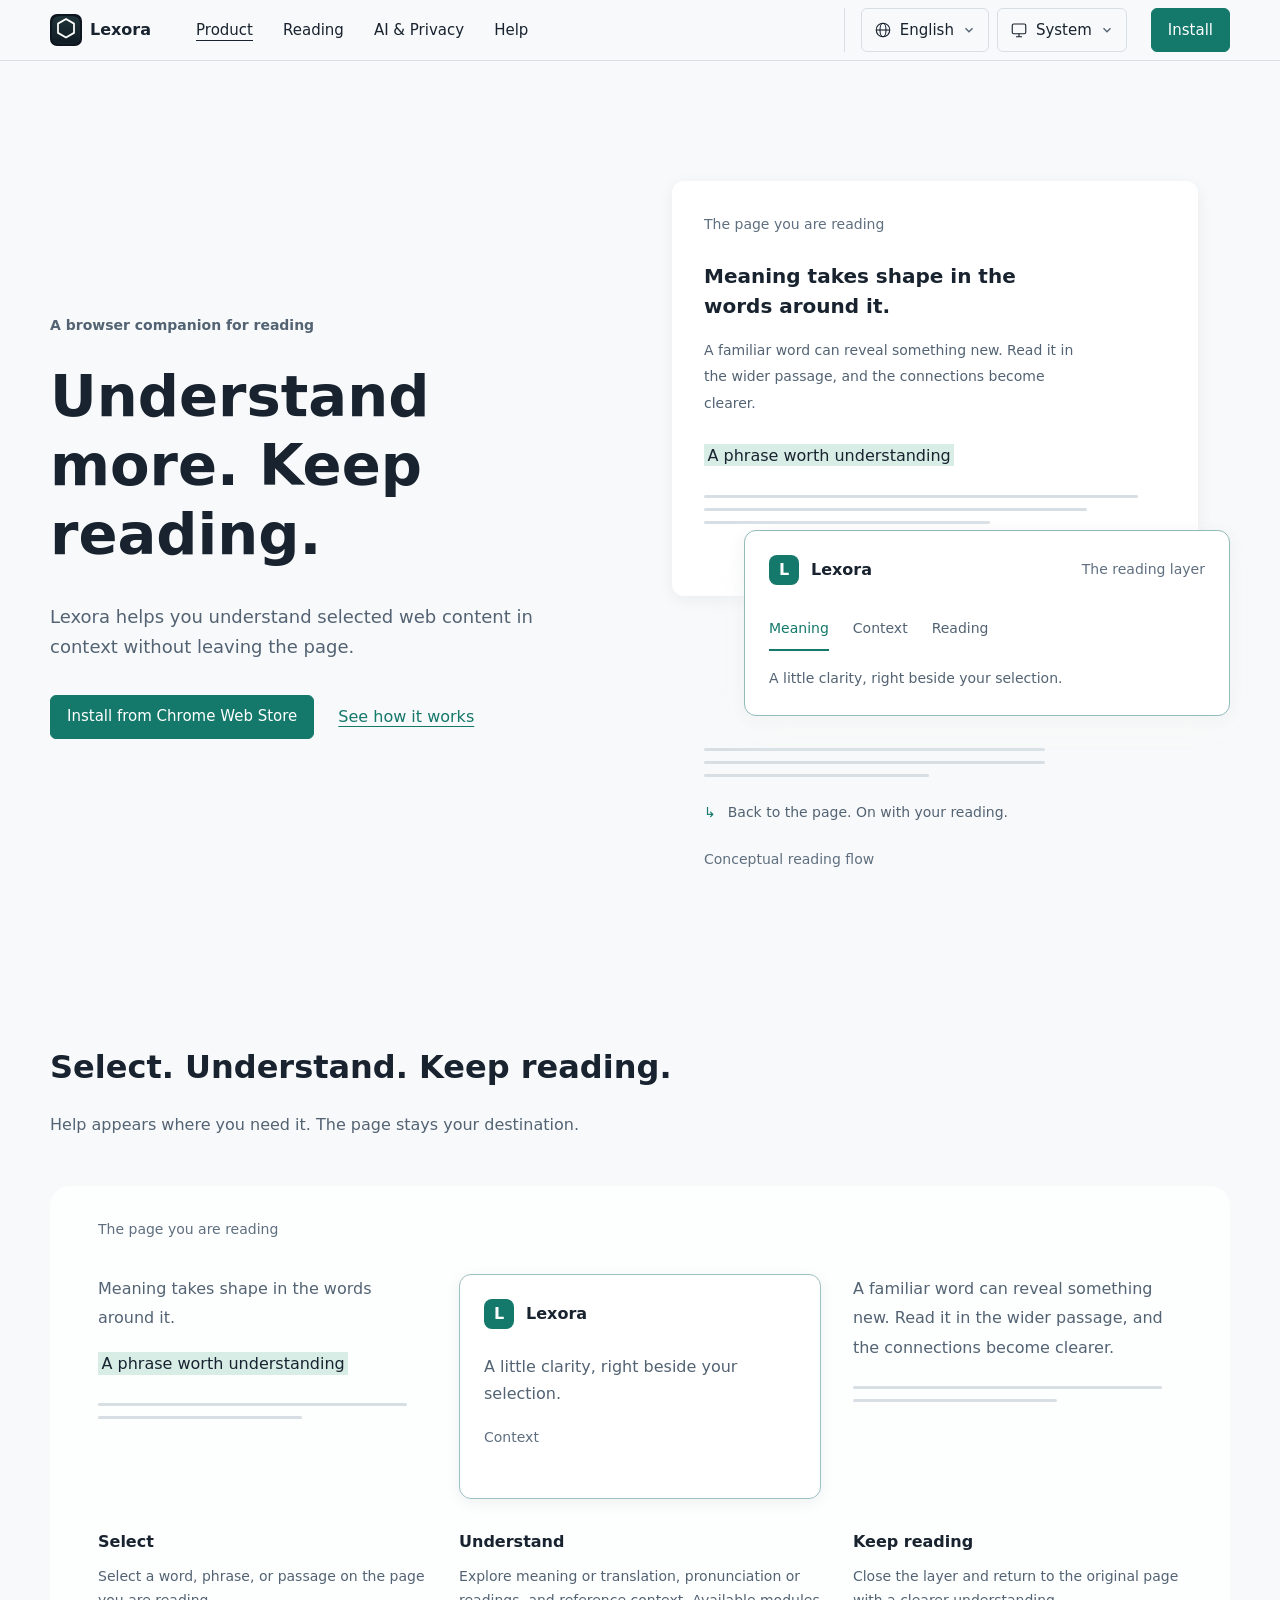
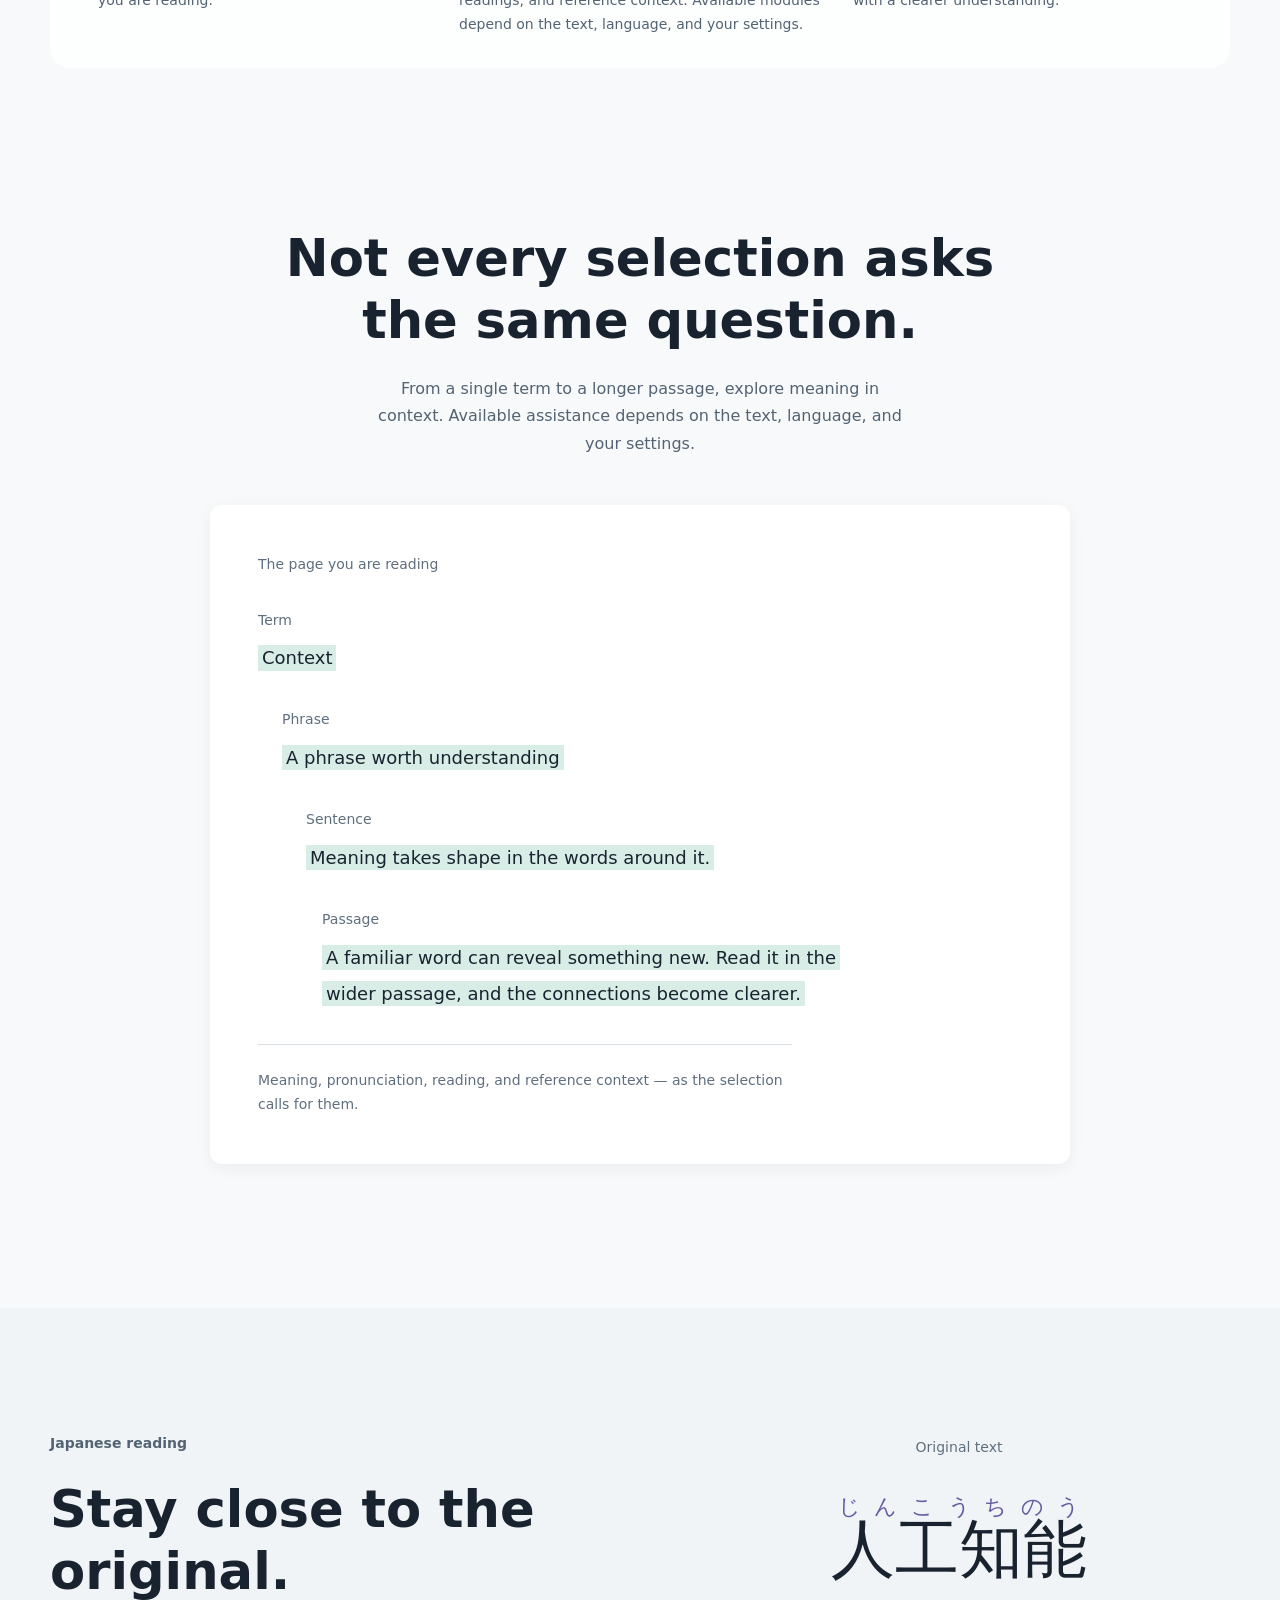
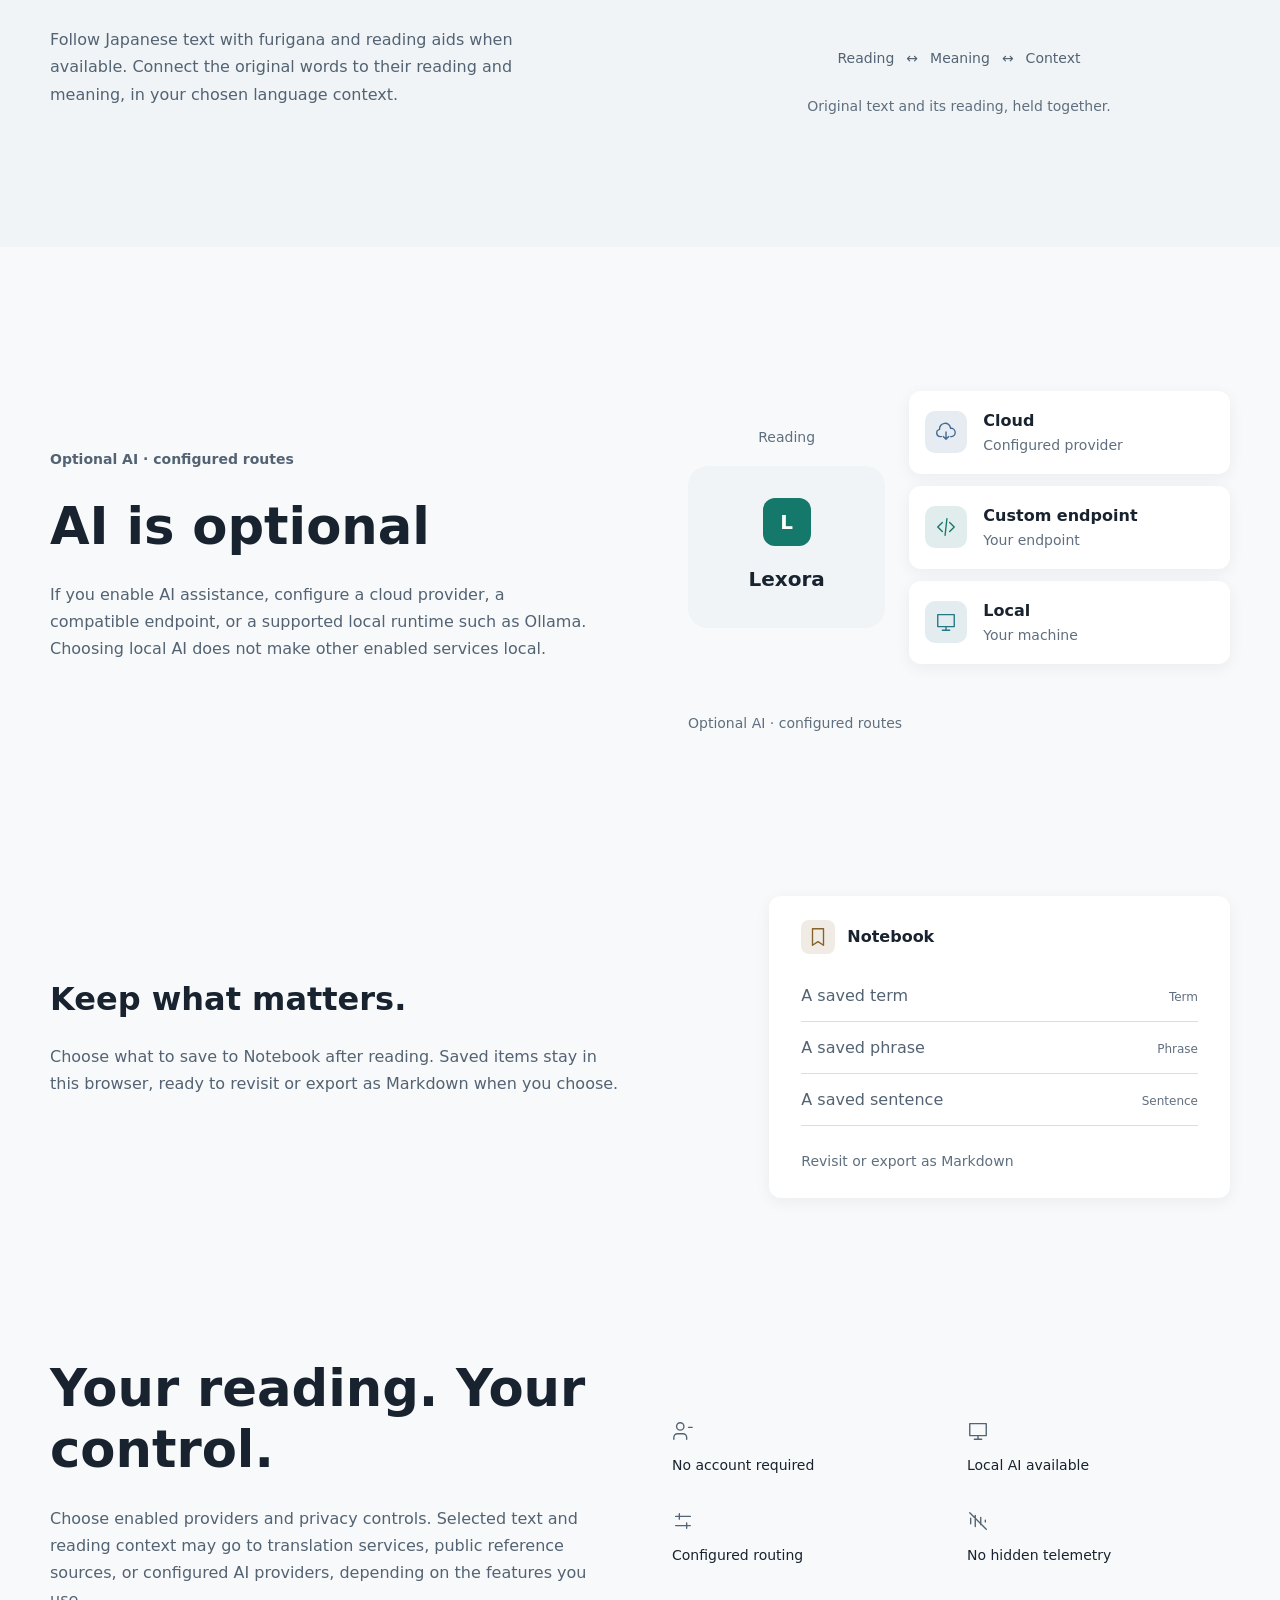
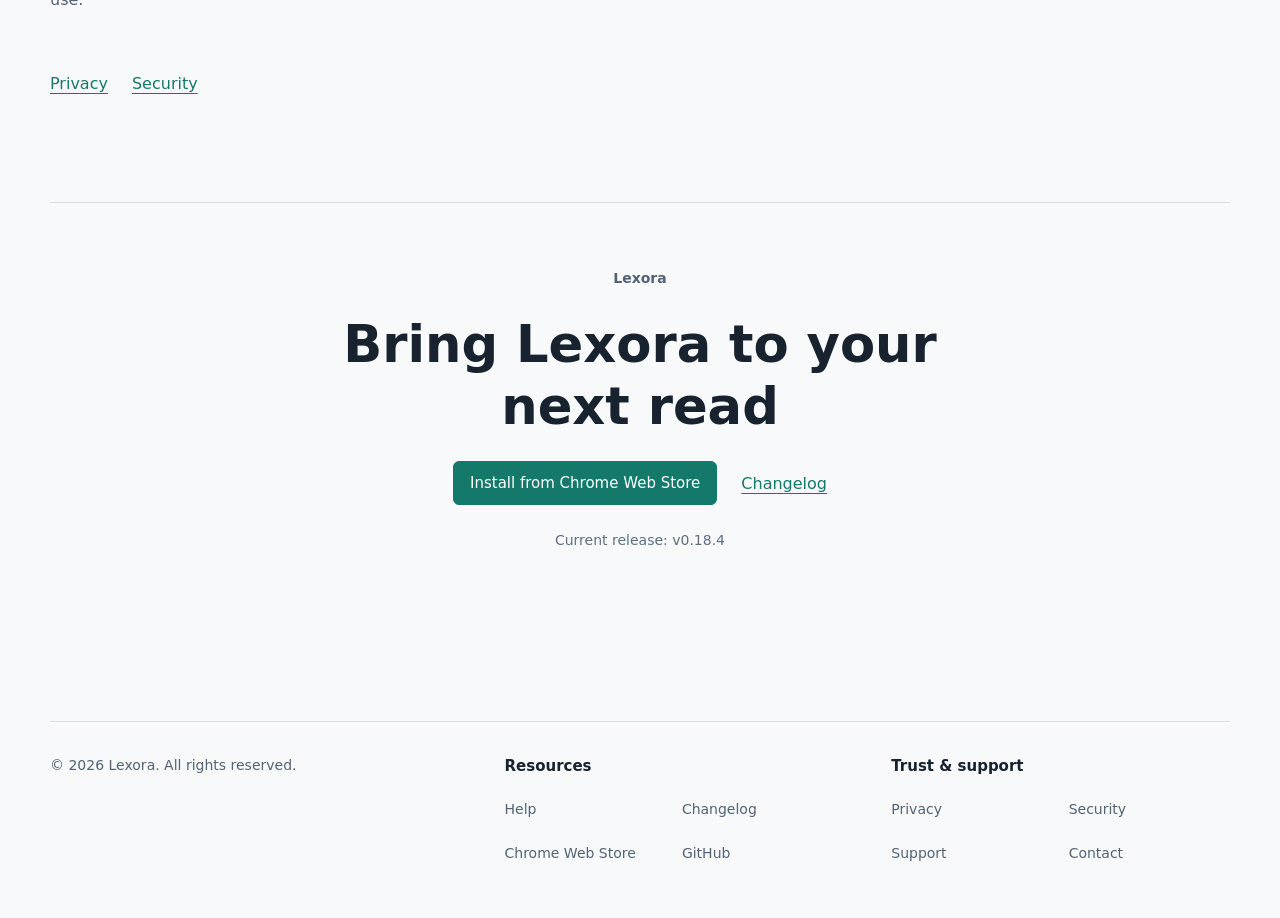
==== commit 7fe017ea: "deploy: publish lexora-site e6e91f75b8265449127902e1d2f8c9b98d7bc5ed" ====
--- a/index.html
+++ b/index.html
@@ -1,7 +1,7 @@
-<!DOCTYPE html><html lang="en"> <head><meta charset="utf-8"><meta name="viewport" content="width=device-width, initial-scale=1.0"><title>Lexora - AI-assisted multilingual reading layer for your browser</title><meta name="description" content="Lexora helps users understand selected web content in context without leaving the page."><meta name="generator" content="Astro v6.4.8"><meta name="theme-color" content="#f8f7fb" media="(prefers-color-scheme: light)"><meta name="theme-color" content="#121016" media="(prefers-color-scheme: dark)"><script id="lx-theme-init">
+<!DOCTYPE html><html lang="en"> <head><meta charset="utf-8"><meta name="viewport" content="width=device-width, initial-scale=1.0"><title>Lexora - AI-assisted multilingual reading layer for your browser</title><meta name="description" content="Lexora helps users understand selected web content in context without leaving the page."><meta name="generator" content="Astro v6.4.8"><meta name="theme-color" content="#f8f9fa" media="(prefers-color-scheme: light)"><meta name="theme-color" content="#0d151f" media="(prefers-color-scheme: dark)"><script id="lx-theme-init">
       (function () {
         var preference = 'system';
-        var colors = { light: '#f8f7fb', dark: '#121016' };
+        var colors = { light: '#f8f9fa', dark: '#0d151f' };
         var metas = document.querySelectorAll('meta[name="theme-color"]');
         function normalize(value) {
           return value === 'light' || value === 'dark' ? value : 'system';
@@ -29,7 +29,7 @@
           }
         };
       })();
-    </script><meta property="og:type" content="website"><meta property="og:site_name" content="Lexora"><meta property="og:title" content="Lexora - AI-assisted multilingual reading layer for your browser"><meta property="og:description" content="Lexora helps users understand selected web content in context without leaving the page."><meta property="og:url" content="https://lexora.sh/"><meta property="og:image" content="https://lexora.sh/og-default.svg"><meta name="twitter:card" content="summary_large_image"><meta name="twitter:title" content="Lexora - AI-assisted multilingual reading layer for your browser"><meta name="twitter:description" content="Lexora helps users understand selected web content in context without leaving the page."><meta name="twitter:image" content="https://lexora.sh/og-default.svg"><link rel="canonical" href="https://lexora.sh/"><link rel="icon" href="/favicon.svg" type="image/svg+xml"><link rel="stylesheet" href="/assets/BaseLayout.eJixrf4q.css"><link rel="stylesheet" href="/assets/index.jLxmnOrc.css"></head> <body> <a class="skip-link" href="#top" data-i18n="shell_skip">Skip to content</a> <header class="topbar"> <div class="wrap topbar-inner"> <a class="brand" href="/" aria-label="Lexora home" data-i18n-aria="shell_home"> <span class="brand-mark" aria-hidden="true"><img src="/logo-mark.svg" alt="" width="32" height="32"></span> <span>Lexora</span> </a> <button type="button" class="menu-toggle" aria-controls="site-nav" aria-expanded="false" data-i18n="shell_menu">Menu</button> <div id="site-nav" class="shell-panel"> <nav class="nav" aria-label="Primary" data-i18n-aria="shell_primary"> <a href="/" aria-current="page" data-i18n="nav_product">Product</a><a href="/#japanese" data-i18n="nav_japanese">Japanese</a><a href="/#ai-privacy" data-i18n="nav_ai_privacy">AI &amp; Privacy</a><a href="/help" data-i18n="shell_help">Help</a> </nav> <div class="shell-utilities"> <div class="shell-preference" data-preference> <button class="preference-trigger" type="button" aria-expanded="false" aria-controls="locale-options" aria-labelledby="locale-label locale-current" data-preference-trigger> <span id="locale-label" class="visually-hidden" data-i18n="shell_language">Language</span> <span id="locale-current" data-locale-current>EN</span><span aria-hidden="true">⌄</span> </button> <div id="locale-options" class="preference-options" role="group" aria-label="Language" data-i18n-aria="shell_language" hidden> <button type="button" data-lang-btn="en" lang="en" aria-pressed="false">English</button><button type="button" data-lang-btn="vi" lang="vi" aria-pressed="false">Tiếng Việt</button><button type="button" data-lang-btn="ja" lang="ja" aria-pressed="false">日本語</button><button type="button" data-lang-btn="ko" lang="ko" aria-pressed="false">한국어</button> </div> </div> <div class="shell-preference" data-preference> <button class="preference-trigger" type="button" aria-expanded="false" aria-controls="theme-options" aria-labelledby="appearance-label theme-current" data-preference-trigger> <span id="appearance-label" class="visually-hidden" data-i18n="shell_appearance">Appearance</span> <span id="theme-current" data-theme-current data-i18n="shell_theme_system">System</span><span aria-hidden="true">⌄</span> </button> <div id="theme-options" class="preference-options" role="group" aria-label="Appearance" data-i18n-aria="shell_appearance" hidden> <button type="button" data-theme-option="system" aria-pressed="false" data-i18n="shell_theme_system">System</button> <button type="button" data-theme-option="light" aria-pressed="false" data-i18n="shell_theme_light">Light</button> <button type="button" data-theme-option="dark" aria-pressed="false" data-i18n="shell_theme_dark">Dark</button> </div> </div> </div> <a class="btn btn-primary shell-install" href="/install" data-i18n="nav_install">Install</a> </div> </div> </header> <script>
+    </script><meta property="og:type" content="website"><meta property="og:site_name" content="Lexora"><meta property="og:title" content="Lexora - AI-assisted multilingual reading layer for your browser"><meta property="og:description" content="Lexora helps users understand selected web content in context without leaving the page."><meta property="og:url" content="https://lexora.sh/"><meta property="og:image" content="https://lexora.sh/og-default.svg"><meta name="twitter:card" content="summary_large_image"><meta name="twitter:title" content="Lexora - AI-assisted multilingual reading layer for your browser"><meta name="twitter:description" content="Lexora helps users understand selected web content in context without leaving the page."><meta name="twitter:image" content="https://lexora.sh/og-default.svg"><link rel="canonical" href="https://lexora.sh/"><link rel="icon" href="/favicon.svg" type="image/svg+xml"><link rel="stylesheet" href="/assets/BaseLayout.DRJdhfl7.css"><link rel="stylesheet" href="/assets/index.8nuXOfUS.css"></head> <body> <a class="skip-link" href="#top" data-i18n="shell_skip">Skip to content</a> <header class="topbar"> <div class="wrap topbar-inner"> <a class="brand" href="/" aria-label="Lexora home" data-i18n-aria="shell_home"> <span class="brand-mark" aria-hidden="true"><img src="/logo-mark.svg" alt="" width="32" height="32"></span> <span>Lexora</span> </a> <button type="button" class="menu-toggle" aria-controls="site-nav" aria-expanded="false" data-i18n="shell_menu">Menu</button> <div id="site-nav" class="shell-panel"> <nav class="nav" aria-label="Primary" data-i18n-aria="shell_primary"> <a href="/" aria-current="page" data-i18n="nav_product">Product</a><a href="/#reading-workflow" data-i18n="nav_reading">Reading</a><a href="/#ai-privacy" data-i18n="nav_ai_privacy">AI &amp; Privacy</a><a href="/help" data-i18n="shell_help">Help</a> </nav> <div class="shell-utilities"> <div class="shell-preference" data-preference> <button class="preference-trigger" type="button" aria-expanded="false" aria-controls="locale-options" aria-labelledby="locale-label locale-current" data-preference-trigger> <span id="locale-label" class="visually-hidden" data-i18n="shell_language">Language</span> <svg class="preference-icon" viewBox="0 0 24 24" width="18" height="18" fill="none" stroke="currentColor" stroke-width="1.5" aria-hidden="true"><circle cx="12" cy="12" r="9"></circle><ellipse cx="12" cy="12" rx="4" ry="9"></ellipse><path d="M3 12h18"></path></svg><span id="locale-current" data-locale-current>English</span><span data-locale-compact aria-hidden="true">EN</span><svg class="preference-chevron" viewBox="0 0 16 16" width="14" height="14" fill="none" stroke="currentColor" stroke-width="1.5" aria-hidden="true"><path d="m4 6 4 4 4-4"></path></svg> </button> <div id="locale-options" class="preference-options" role="group" aria-label="Language" data-i18n-aria="shell_language" hidden> <button type="button" data-lang-btn="en" lang="en" aria-pressed="false">English</button><button type="button" data-lang-btn="vi" lang="vi" aria-pressed="false">Tiếng Việt</button><button type="button" data-lang-btn="ja" lang="ja" aria-pressed="false">日本語</button><button type="button" data-lang-btn="ko" lang="ko" aria-pressed="false">한국어</button> </div> </div> <div class="shell-preference" data-preference> <button class="preference-trigger" type="button" aria-expanded="false" aria-controls="theme-options" aria-labelledby="appearance-label theme-current" data-preference-trigger> <span id="appearance-label" class="visually-hidden" data-i18n="shell_appearance">Appearance</span> <svg class="preference-icon" viewBox="0 0 24 24" width="18" height="18" fill="none" stroke="currentColor" stroke-width="1.5" aria-hidden="true"><rect x="3" y="4" width="18" height="13" rx="2"></rect><path d="M8 21h8m-4-4v4"></path></svg><span id="theme-current" data-theme-current data-i18n="shell_theme_system">System</span><svg class="preference-chevron" viewBox="0 0 16 16" width="14" height="14" fill="none" stroke="currentColor" stroke-width="1.5" aria-hidden="true"><path d="m4 6 4 4 4-4"></path></svg> </button> <div id="theme-options" class="preference-options" role="group" aria-label="Appearance" data-i18n-aria="shell_appearance" hidden> <button type="button" data-theme-option="system" aria-pressed="false" data-i18n="shell_theme_system">System</button> <button type="button" data-theme-option="light" aria-pressed="false" data-i18n="shell_theme_light">Light</button> <button type="button" data-theme-option="dark" aria-pressed="false" data-i18n="shell_theme_dark">Dark</button> </div> </div> </div> <a class="btn btn-primary shell-install" href="/install" data-i18n="nav_install">Install</a> </div> </div> </header> <script>
 (function () {
   var header = document.querySelector('.topbar');
   var toggle = header.querySelector('.menu-toggle');
@@ -125,7 +125,7 @@
     else if (preference) preference.trigger.focus();
   });
 })();
-</script> <main id="top" tabindex="-1">   <div class="home"> <section class="home-intro wrap" id="product" aria-labelledby="home-title"> <div class="home-intro-copy"> <p class="home-kicker" data-i18n="home_intro">A browser companion for reading</p> <h1 id="home-title" data-i18n="home_title">Understand more. Keep reading.</h1> <p class="home-lead" data-i18n="hero_lead">Lexora helps you understand selected web content in context without leaving the page.</p> <div class="home-actions"> <a class="btn btn-primary" href="https://chromewebstore.google.com/detail/lexora-language-assistant/fbobmnpemmhjjloalogeaapfceefgopf" data-i18n="hero_cta_install">Install from Chrome Web Store</a> <a class="home-text-link" href="#reading-workflow" data-i18n="home_workflow_link">See how it works</a> </div> </div> <figure class="reading-layer" aria-labelledby="layer-caption"> <div class="article-fragment"> <p class="visual-label" data-i18n="v3_article">The page you are reading</p> <p class="article-title" data-i18n="polish_sentence">Meaning takes shape in the words around it.</p> <p class="article-prose" data-i18n="polish_passage">A familiar word can reveal something new. Read it in the wider passage, and the connections become clearer.</p> <mark data-i18n="v3_selection">A phrase worth understanding</mark> <div class="article-lines" aria-hidden="true"><i></i><i></i><i></i></div> </div> <div class="context-layer"> <div class="layer-heading"><span class="layer-mark" aria-hidden="true">L</span><strong>Lexora</strong><span class="visual-label" data-i18n="v3_layer">The reading layer</span></div> <ul class="layer-labels"><li data-i18n="v3_meaning">Meaning</li><li data-i18n="v3_context">Context</li><li data-i18n="v3_reading">Reading</li></ul> <p data-i18n="v3_layer_body">A little clarity, right beside your selection.</p> </div> <div class="article-continuation" aria-hidden="true"><i></i><i></i><i></i></div> <p class="reading-return"><span aria-hidden="true">↳</span><span data-i18n="v3_resume">Back to the page. On with your reading.</span></p> <figcaption id="layer-caption" data-i18n="v3_concept">Conceptual reading flow</figcaption> </figure> </section> <section class="wrap home-section reading-flow" id="reading-workflow" aria-labelledby="workflow-title"> <div class="section-heading"><span class="section-number" aria-hidden="true">01</span><div><h2 id="workflow-title" data-i18n="v3_flow_title">Select. Understand. Keep reading.</h2><p data-i18n="v3_flow_body">Help appears where you need it. The page stays your destination.</p></div></div> <div class="flow-environment"> <p class="visual-label" data-i18n="v3_article">The page you are reading</p> <ol class="flow-sequence"> <li class="flow-select"><div class="flow-text"><p data-i18n="polish_sentence">Meaning takes shape in the words around it.</p><mark data-i18n="v3_selection">A phrase worth understanding</mark><div class="article-lines" aria-hidden="true"><i></i><i></i></div></div><h3 data-i18n="v3_select">Select</h3><p data-i18n="home_select_body">Select a word, phrase, or passage on the page you are reading.</p></li> <li class="flow-understand"><div class="flow-result"><div class="layer-heading"><span class="layer-mark" aria-hidden="true">L</span><strong>Lexora</strong></div><p data-i18n="v3_layer_body">A little clarity, right beside your selection.</p><span class="visual-label" data-i18n="v3_context">Context</span></div><h3 data-i18n="v3_understand">Understand</h3><p data-i18n="home_assist_body">Explore meaning or translation, pronunciation or readings, and reference context. Available modules depend on the text, language, and your settings.</p></li> <li class="flow-continue"><div class="flow-text"><p data-i18n="polish_passage">A familiar word can reveal something new. Read it in the wider passage, and the connections become clearer.</p><div class="article-lines" aria-hidden="true"><i></i><i></i></div></div><h3 data-i18n="v3_continue">Keep reading</h3><p data-i18n="v3_continue_body">Close the layer and return to the original page with a clearer understanding.</p></li> </ol> </div> </section> <section class="wrap home-section context-intelligence" aria-labelledby="context-title"> <div class="section-heading"><div><h2 id="context-title" data-i18n="v3_context_title">Not every selection asks the same question.</h2><p data-i18n="v3_context_body">From a single term to a longer passage, explore meaning in context. Available assistance depends on the text, language, and your settings.</p></div></div> <figure class="selection-spectrum" aria-labelledby="context-field-label"> <p id="context-field-label" class="visual-label" data-i18n="v3_article">The page you are reading</p> <ol> <li><span data-i18n="v3_term">Term</span><div class="selection-sample"><mark data-i18n="v3_context">Context</mark></div></li> <li><span data-i18n="v3_phrase">Phrase</span><div class="selection-sample"><mark data-i18n="v3_selection">A phrase worth understanding</mark></div></li> <li><span data-i18n="v3_sentence">Sentence</span><div class="selection-sample"><mark data-i18n="polish_sentence">Meaning takes shape in the words around it.</mark></div></li> <li><span data-i18n="v3_passage">Passage</span><div class="selection-sample"><mark data-i18n="polish_passage">A familiar word can reveal something new. Read it in the wider passage, and the connections become clearer.</mark></div></li> </ol> <figcaption data-i18n="v3_grounding">Meaning, pronunciation, reading, and reference context — as the selection calls for them.</figcaption> </figure> </section> <section class="home-japanese home-section" id="japanese" tabindex="-1" aria-labelledby="japanese-title"> <div class="wrap editorial-split"> <div><p class="home-kicker" data-i18n="v3_japanese">Japanese reading</p><h2 id="japanese-title" data-i18n="v3_japanese_title">Stay close to the original.</h2><p data-i18n="v3_japanese_body">Follow Japanese text with furigana and reading aids when available. Connect the original words to their reading and meaning, in your chosen language context.</p></div> <figure class="japanese-reading"> <p class="visual-label" data-i18n="v3_original">Original text</p> <ruby lang="ja">人工知能<rp>（</rp><rt>じんこうちのう</rt><rp>）</rp></ruby> <div class="reading-relationship"><span data-i18n="v3_reading">Reading</span><span aria-hidden="true">↔</span><span data-i18n="v3_meaning">Meaning</span><span aria-hidden="true">↔</span><span data-i18n="v3_context">Context</span></div> <figcaption data-i18n="v3_japanese_caption">Original text and its reading, held together.</figcaption> </figure> </div> </section> <section class="wrap home-section editorial-split home-ai" id="ai-privacy" tabindex="-1" aria-labelledby="ai-title"> <div><p class="home-kicker" data-i18n="v3_routing">Optional AI · configured routes</p><h2 id="ai-title" data-i18n="home_ai_title">AI is optional</h2><p data-i18n="home_ai_body">If you enable AI assistance, configure a cloud provider, a compatible endpoint, or a supported local runtime such as Ollama. Choosing local AI does not make other enabled services local.</p></div> <figure class="ai-routing" aria-labelledby="routing-caption"> <div class="routing-origin"><span data-i18n="pill_reading">Reading</span><div class="routing-core"><span class="layer-mark" aria-hidden="true">L</span><strong>Lexora</strong></div></div> <ul class="routing-branches"> <li class="route-cloud"><svg class="home-icon" viewBox="0 0 24 24" fill="none" stroke="currentColor" stroke-width="1.5" stroke-linecap="round" stroke-linejoin="round" aria-hidden="true"><path d="M7 17H6a4 4 0 0 1-1-7.9A6 6 0 0 1 17 8a4.5 4.5 0 0 1 1 9h-1 M12 12v8m-3-3 3 3 3-3"></path></svg><div><strong data-i18n="v3_cloud">Cloud</strong><span data-i18n="v3_cloud_note">Configured provider</span></div></li> <li class="route-custom"><svg class="home-icon" viewBox="0 0 24 24" fill="none" stroke="currentColor" stroke-width="1.5" stroke-linecap="round" stroke-linejoin="round" aria-hidden="true"><path d="m8 7-5 5 5 5m8-10 5 5-5 5m-3-14-2 18"></path></svg><div><strong data-i18n="v3_custom">Custom endpoint</strong><span data-i18n="v3_custom_note">Your endpoint</span></div></li> <li class="route-local"><svg class="home-icon" viewBox="0 0 24 24" fill="none" stroke="currentColor" stroke-width="1.5" stroke-linecap="round" stroke-linejoin="round" aria-hidden="true"><path d="M3 4h18v13H3zM8 21h8m-4-4v4"></path></svg><div><strong data-i18n="v3_local">Local</strong><span data-i18n="v3_local_note">Your machine</span></div></li> </ul> <figcaption id="routing-caption" data-i18n="v3_routing">Optional AI · configured routes</figcaption> </figure> </section> <section class="wrap home-section editorial-split home-saved" aria-labelledby="saved-title"> <div><h2 id="saved-title" data-i18n="v3_save_title">Keep what matters.</h2><p data-i18n="v3_save_body">Choose what to save to Notebook after reading. Saved items stay in this browser, ready to revisit or export as Markdown when you choose.</p></div> <div class="saved-fragments"> <div class="saved-heading"><svg class="home-icon" viewBox="0 0 24 24" fill="none" stroke="currentColor" stroke-width="1.5" stroke-linecap="round" stroke-linejoin="round" aria-hidden="true"><path d="M6 3h12v18l-6-4-6 4z"></path></svg><strong>Notebook</strong></div> <ul><li><span data-i18n="v3_saved_term">A saved term</span><span class="visual-label" data-i18n="v3_term">Term</span></li><li><span data-i18n="v3_saved_phrase">A saved phrase</span><span class="visual-label" data-i18n="v3_phrase">Phrase</span></li><li><span data-i18n="v3_saved_sentence">A saved sentence</span><span class="visual-label" data-i18n="v3_sentence">Sentence</span></li></ul> <p class="visual-label" data-i18n="v3_export">Revisit or export as Markdown</p> </div> </section> <section class="wrap home-section home-trust" aria-labelledby="home-trust-title"> <div class="section-heading"><span class="section-number" aria-hidden="true">↳</span><div><h2 id="home-trust-title" data-i18n="v3_trust_title">Your reading. Your control.</h2><p data-i18n="home_trust_body">Choose enabled providers and privacy controls. Selected text and reading context may go to translation services, public reference sources, or configured AI providers, depending on the features you use.</p></div></div> <ul class="trust-facts"><li><svg class="home-icon" viewBox="0 0 24 24" fill="none" stroke="currentColor" stroke-width="1.5" stroke-linecap="round" stroke-linejoin="round" aria-hidden="true"><path d="M16 21v-2a4 4 0 0 0-4-4H6a4 4 0 0 0-4 4v2M9 3a4 4 0 1 0 0 8 4 4 0 0 0 0-8m9 5h4"></path></svg><span data-i18n="v3_no_account">No account required</span></li><li><svg class="home-icon" viewBox="0 0 24 24" fill="none" stroke="currentColor" stroke-width="1.5" stroke-linecap="round" stroke-linejoin="round" aria-hidden="true"><path d="M3 4h18v13H3zM8 21h8m-4-4v4"></path></svg><span data-i18n="v3_local_ai">Local AI available</span></li><li><svg class="home-icon" viewBox="0 0 24 24" fill="none" stroke="currentColor" stroke-width="1.5" stroke-linecap="round" stroke-linejoin="round" aria-hidden="true"><path d="M4 7h16M4 17h16M8 4v6m8 4v6"></path></svg><span data-i18n="v3_explicit">Configured routing</span></li><li><svg class="home-icon" viewBox="0 0 24 24" fill="none" stroke="currentColor" stroke-width="1.5" stroke-linecap="round" stroke-linejoin="round" aria-hidden="true"><path d="M4 9v6m5-9v12m6-10v8m5-5v2M3 3l18 18"></path></svg><span data-i18n="v3_telemetry">No hidden telemetry</span></li></ul> <div class="home-actions"><a class="home-text-link" href="/privacy" data-i18n="footer_privacy">Privacy</a><a class="home-text-link" href="/security" data-i18n="footer_security">Security</a></div> </section> <section class="wrap home-section home-install" aria-labelledby="home-install-title"> <p class="home-kicker">Lexora</p> <h2 id="home-install-title" data-i18n="home_install_title">Bring Lexora to your next read</h2> <div class="home-actions"><a class="btn btn-primary" href="https://chromewebstore.google.com/detail/lexora-language-assistant/fbobmnpemmhjjloalogeaapfceefgopf" data-i18n="hero_cta_install">Install from Chrome Web Store</a><a class="home-text-link" href="/changelog" data-i18n="shell_changelog">Changelog</a></div> <p class="release-note"><span data-i18n="home_release">Current release</span>: v0.18.4</p> </section> </div>  </main> <footer class="footer"> <div class="wrap footer-inner"> <div>&copy; 2026 Lexora. <span data-i18n="footer_rights">All rights reserved.</span></div> <div class="footer-group"> <strong data-i18n="shell_resources">Resources</strong> <div class="footer-links"> <a href="/help" data-i18n="shell_help">Help</a> <a href="/changelog" data-i18n="shell_changelog">Changelog</a> <a href="https://chromewebstore.google.com/detail/lexora-language-assistant/fbobmnpemmhjjloalogeaapfceefgopf" target="_blank" rel="noreferrer" data-i18n="footer_chrome">Chrome Web Store</a> <a href="https://github.com/lexora-project/lexora" target="_blank" rel="noreferrer">GitHub</a> </div> </div> <div class="footer-group"> <strong data-i18n="shell_trust">Trust & support</strong> <div class="footer-links"> <a href="/privacy" data-i18n="footer_privacy">Privacy</a> <a href="/security" data-i18n="footer_security">Security</a> <a href="/support" data-i18n="footer_support">Support</a> <a href="mailto:lexora.dev@proton.me" data-i18n="footer_contact">Contact</a> </div> </div> </div> </footer>  <script type="module">function f(i=document.querySelector(".home")){if(!i)return;const o=window.matchMedia("(prefers-reduced-motion: reduce)");if(o.matches||!("IntersectionObserver"in window))return;const s=i.querySelectorAll(".reading-layer, .flow-environment, .selection-spectrum, .japanese-reading, .ai-routing, .saved-fragments, .home-install"),r=new Set(s);let n;function c(){n?.disconnect(),i?.classList.remove("motion-ready"),s.forEach(t=>t.classList.remove("motion-active")),r.clear(),i?.removeEventListener("focusin",a),o.removeEventListener("change",d),window.removeEventListener("pagehide",c)}function a(t){for(const e of s)e.contains(t.target)&&(r.delete(e),n?.unobserve(e),e.classList.remove("motion-active"));r.size||n?.disconnect()}function d(){o.matches&&c()}try{n=new IntersectionObserver(t=>{for(const e of t)!e.isIntersecting||!r.has(e.target)||(r.delete(e.target),n?.unobserve(e.target),e.target.contains(document.activeElement)||e.target.classList.add("motion-active"));r.size||n?.disconnect()},{threshold:.12}),o.addEventListener("change",d),window.addEventListener("pagehide",c,{once:!0}),i.addEventListener("focusin",a),i.classList.add("motion-ready"),s.forEach(t=>n?.observe(t))}catch{c()}}f();</script>  <script type="application/json" id="lx-i18n">{"defaultLocale":"en","locales":["en","vi","ja","ko"],"translations":{"en":{"v3_layer":"The reading layer","polish_sentence":"Meaning takes shape in the words around it.","polish_passage":"A familiar word can reveal something new. Read it in the wider passage, and the connections become clearer.","v3_concept":"Conceptual reading flow","v3_article":"The page you are reading","v3_selection":"A phrase worth understanding","v3_meaning":"Meaning","v3_context":"Context","v3_reading":"Reading","v3_layer_body":"A little clarity, right beside your selection.","v3_resume":"Back to the page. On with your reading.","v3_flow_title":"Select. Understand. Keep reading.","v3_flow_body":"Help appears where you need it. The page stays your destination.","v3_select":"Select","v3_understand":"Understand","v3_continue":"Keep reading","v3_continue_body":"Close the layer and return to the original page with a clearer understanding.","v3_context_title":"Not every selection asks the same question.","v3_context_body":"From a single term to a longer passage, explore meaning in context. Available assistance depends on the text, language, and your settings.","v3_term":"Term","v3_phrase":"Phrase","v3_sentence":"Sentence","v3_passage":"Passage","v3_grounding":"Meaning, pronunciation, reading, and reference context — as the selection calls for them.","v3_japanese":"Japanese reading","v3_japanese_title":"Stay close to the original.","v3_japanese_body":"Follow Japanese text with furigana and reading aids when available. Connect the original words to their reading and meaning, in your chosen language context.","v3_original":"Original text","v3_japanese_caption":"Original text and its reading, held together.","v3_cloud":"Cloud","v3_custom":"Custom endpoint","v3_local":"Local","v3_cloud_note":"Configured provider","v3_custom_note":"Your endpoint","v3_local_note":"Your machine","v3_routing":"Optional AI · configured routes","v3_save_title":"Keep what matters.","v3_save_body":"Choose what to save to Notebook after reading. Saved items stay in this browser, ready to revisit or export as Markdown when you choose.","v3_saved_term":"A saved term","v3_saved_phrase":"A saved phrase","v3_saved_sentence":"A saved sentence","v3_export":"Revisit or export as Markdown","v3_trust_title":"Your reading. Your control.","v3_no_account":"No account required","v3_local_ai":"Local AI available","v3_explicit":"Configured routing","v3_telemetry":"No hidden telemetry","shell_appearance":"Appearance","shell_theme_system":"System","shell_theme_light":"Light","shell_theme_dark":"Dark","release_intro":"Public release notes for the Lexora extension.","release_version":"Version","release_current":"Current release","release_historical":"Historical release","guide_intro":"Install from the Chrome Web Store, then start with a selection on a web page.","guide_start":"Start reading","guide_select":"Select a word, phrase, or passage on a web page where Lexora is enabled.","guide_help":"Need a hand?","guide_help_body":"Use Help to get started, or contact Support if installation or reading does not work as expected.","guide_dev_enable":"Open this address in Chrome and enable Developer Mode.","guide_dev_load":"Choose Load unpacked, then select this folder inside the extracted package.","help_title":"Read with Lexora","help_intro":"A short guide to understanding selected text, using reading aids, and returning to saved items.","help_result_title":"Read the result in context","help_result_body":"Review the meaning or translation in the Lexora panel, then continue reading the original page. Available modules depend on the text, language, enabled features, and your settings.","help_reading_title":"Japanese readings and pronunciation","help_reading_body":"Use furigana when available to follow Japanese text. Pronunciation playback is available for supported languages; reading aids may vary with the selected text and settings.","help_save_title":"Save and return with Notebook","help_save_body":"Explicitly save a selection from the reading panel, then find it in Notebook in Lexora Options. Entries stay in this browser. Search, delete, or export them as Markdown when you choose. Saving is unavailable in incognito tabs.","help_provider_title":"References and optional AI","help_provider_body":"Reference information such as Wikipedia may appear when relevant. AI assistance is optional and depends on your configured provider. Cloud providers and compatible local endpoints such as Ollama are supported; choosing local AI does not make other enabled services local.","help_trouble_title":"If something is missing","help_trouble_body":"Check that Lexora is enabled for the page and review your language, provider, and privacy settings in Options. Some results depend on provider availability. If the issue persists, contact Support with the steps you tried; leave out private text and credentials.","product_view_full":"View full screenshot","product_notebook_caption":"Return to saved items in Notebook, a separate Lexora Options surface. Saves stay in this browser; export is available when you choose.","product_notebook_alt":"Lexora Notebook with local-only storage information, search and filters, three saved Wikipedia items, and Markdown export.","product_ja_alt":"Japanese Wikipedia selection 人工知能 with Lexora showing furigana じんこうちのう and Vietnamese trí tuệ nhân tạo.","product_en_alt":"English Wikipedia text with “Artificial intelligence” selected and the Lexora panel showing “Trí tuệ nhân tạo”.","home_intro":"A browser companion for reading","home_title":"Understand more. Keep reading.","home_workflow_link":"See how it works","home_proof_caption":"English → Vietnamese lookup in the desktop Lexora reading panel.","home_workflow_title":"From a selection back to your reading","home_select":"Select what you want to understand","home_select_body":"Select a word, phrase, or passage on the page you are reading.","home_assist":"Check meaning in context","home_assist_body":"Explore meaning or translation, pronunciation or readings, and reference context. Available modules depend on the text, language, and your settings.","home_continue":"Continue, or save for later","home_continue_body":"Return to the page, or explicitly save a selection to Notebook to revisit it later.","home_languages_title":"Two reading contexts, one familiar flow","home_english":"English → Vietnamese","home_english_body":"Read an English page with Vietnamese as your target language. Check selected text in context and use pronunciation support when available.","home_japanese":"Japanese → Vietnamese","home_japanese_body":"Read Japanese with Vietnamese as your target language. Furigana and related reading aids can help you follow the original text when available.","home_english_caption":"Selected “Artificial intelligence” with the Vietnamese result “Trí tuệ nhân tạo”.","home_japanese_caption":"Selected 人工知能, its reading じんこうちのう, and a Vietnamese result in Lexora.","home_trust_title":"Your reading, your settings","home_trust_body":"Choose enabled providers and privacy controls. Selected text and reading context may go to translation services, public reference sources, or configured AI providers, depending on the features you use.","home_ai_title":"AI is optional","home_ai_body":"If you enable AI assistance, configure a cloud provider, a compatible endpoint, or a supported local runtime such as Ollama. Choosing local AI does not make other enabled services local.","home_install_title":"Bring Lexora to your next read","home_release":"Current release","shell_menu":"Menu","shell_skip":"Skip to content","shell_primary":"Primary","shell_language":"Language","shell_home":"Lexora home","shell_resources":"Resources","shell_help":"Help","shell_changelog":"Changelog","shell_trust":"Trust & support","nav_product":"Product","nav_japanese":"Japanese","nav_ai_privacy":"AI & Privacy","nav_install":"Install","nav_privacy":"Privacy","nav_support":"Support","nav_github":"GitHub","hero_eyebrow":"v0.18.4 Available on Chrome Web Store","hero_h1":"AI-assisted multilingual reading layer for your browser.","hero_lead":"Lexora helps you understand selected web content in context without leaving the page.","hero_cta_install":"Install from Chrome Web Store","hero_cta_project":"View project","hero_signal_label":"Current status","hero_signal_title":"A focused reading layer, not a crowded utility stack.","hero_signal_copy":"The goal is clear comprehension: selected text, contextual explanation, and an interface that stays out of the reading flow.","pill_reading":"Reading","pill_translation":"Translation","pill_explanation":"Explanation","pill_multilingual":"Multilingual","manifesto_kicker":"Manifesto","manifesto_title":"Built to reduce friction, not add another layer of it.","manifesto_body_0":"Lexora is being shaped as a focused reading environment rather than a crowded utility stack. The direction is deliberate: faster comprehension, cleaner context, and tooling that stays out of the way when the work matters.","manifesto_body_1":"This is not a race to look loud. It is a quiet push toward a sharper reading and translation layer that respects focus, precision, and long-session usability.","status_kicker":"Status","status_h2":"Available on Chrome Web Store.","status_body":"Lexora v0.18.4 is available for public installation from the Chrome Web Store.","si_0_title":"Build state","si_0_body":"Lexora v0.18.4 is available on the Chrome Web Store.","si_1_title":"Public website","si_1_body":"This site reflects current project status: v0.18.4 is available for public installation.","si_2_title":"Install","si_2_body":"Install Lexora from the Chrome Web Store. No Developer Mode or manual steps required.","hm_0_title":"Reading-first","hm_0_body":"Built around comprehension flow rather than settings clutter.","hm_1_title":"Context-aware","hm_1_body":"Designed for selected text, surrounding meaning, and clear explanations.","hm_2_title":"Release posture","hm_2_body":"Lexora v0.18.4 is available for public installation from the Chrome Web Store.","features_kicker":"Core features","features_h2":"Understand selected web content without leaving the page.","feat_0_title":"Contextual translation","feat_0_body":"Translate selected text without breaking reading flow. Lexora foregrounds context, not raw string conversion.","feat_1_title":"Explanation lane","feat_1_body":"Explain terms, phrases, and passages according to the selected text and the surrounding reading context.","feat_2_title":"Wikipedia grounding","feat_2_body":"Bring relevant entity context into the same reading surface so you do not have to scatter attention across tabs.","feat_3_title":"Pronunciation and TTS","feat_3_body":"Help users check pronunciation while reading English, Vietnamese, and Japanese.","feat_4_title":"Japanese reading support","feat_4_body":"Expose furigana and related reading aids as part of a disciplined language-reading workflow.","feat_5_title":"Privacy controls","feat_5_body":"Outbound text paths, optional provider routing, and redaction options are documented clearly and configured by the user.","trust_kicker":"Privacy & trust","trust_h2":"A clear product surface builds trust.","trust_intro":"No account-first funnel. No overclaiming. The website mirrors the extension's posture: precise, restrained, and reading-first.","trust_0_title":"Tool-first product","trust_0_body":"Lexora helps people understand selected content quickly without forcing account creation or marketing steps into the workflow.","trust_1_title":"Clear outbound-data paths","trust_1_body":"Users can understand where text may go: translation providers, Wikimedia endpoints, optional AI providers they configure, or local runtimes.","trust_2_title":"Operational honesty","trust_2_body":"The website reflects current project status precisely: Lexora v0.18.4 is available on the Chrome Web Store.","install_hero_badge":"Install","install_hero_title":"Install Lexora","install_hero_body":"Lexora is available on the Chrome Web Store. Install in seconds with no Developer Mode or manual steps required.","install_store_kicker":"Chrome Web Store: recommended","install_store_title":"Install from the Chrome Web Store.","install_store_body":"Install Lexora v0.18.4 from the Chrome Web Store using the link below. No sideloading or Developer Mode required.","install_notice_title":"Public release available","install_notice_body":"Lexora v0.18.4 is available from the direct listing below. Search visibility may take time to update.","install_store_cta":"Open Chrome Web Store","install_chrome_step_0":"Open the Chrome Web Store listing for Lexora.","install_chrome_step_1":"Click \"Add to Chrome\" and confirm the permissions prompt.","install_chrome_step_2":"Pin the Lexora icon to the Chrome toolbar for quick access.","install_chrome_step_3":"Select text on any web page to open the Lexora reading panel.","install_dev_kicker":"Developer Mode: contributors only","install_dev_title":"For contributors and local development.","install_dev_body":"Developer Mode installation is intended for contributors and local development only. Normal users should install from the Chrome Web Store above.","install_current_version_label":"Current extension version","install_store_status_label":"Store status","install_store_status_value":"Available publicly","install_dev_section_title":"Developer Mode install: contributors only","install_dev_section_body":"These steps are for contributors building and testing Lexora locally. Normal users should use the Chrome Web Store.","install_dev_step_0":"Obtain the extension package from the project maintainer.","install_dev_step_1":"Extract the package to a local folder.","install_dev_step_2":"Open chrome://extensions in Chrome and enable Developer Mode.","install_dev_step_3":"Click Load unpacked and select the dist/ folder from the extracted package.","install_dev_step_4":"Open the extension options page to configure languages, providers, and privacy settings.","privacy_hero_badge":"Privacy","privacy_hero_title":"Privacy","privacy_hero_body":"Lexora is explicit about where your text goes and what happens to it.","privacy_process_title":"What Lexora processes","privacy_process_body":"Lexora is a browser extension that assists with reading, translation, explanation, and pronunciation. When you select text on a page, Lexora may process that selected text and related reading context to provide the requested assistance.","privacy_where_title":"Where your text may go","privacy_where_body":"Depending on which features you enable and how you configure the extension, selected text and reading context may be sent to one or more of the following:","privacy_where_translation_label":"Translation providers","privacy_where_translation_body":"a configured translation API based on your settings.","privacy_where_cloud_label":"Cloud AI providers","privacy_where_cloud_body":"for explanation and language assistance, if you enable AI features.","privacy_where_custom_label":"User-configured OpenAI-compatible endpoints","privacy_where_custom_body":"if you set a custom API endpoint in extension settings.","privacy_where_local_label":"Local AI runtimes","privacy_where_local_body":"such as Ollama, if you configure a local provider. Text processed locally does not leave your machine via Lexora.","privacy_where_public_label":"Public knowledge sources","privacy_where_public_body":"Wikipedia and Wikidata, for entity lookup and reading context.","privacy_where_note":"Lexora does not route text to any destination that is not configured by you in the extension settings. No text is sent without a user-initiated action.","privacy_not_title":"What Lexora does not do","privacy_not_0":"Lexora does not sell user data.","privacy_not_1":"Lexora does not require an account to use the extension.","privacy_not_2":"Lexora does not include hidden telemetry.","privacy_not_3":"Lexora does not log your reading history on any Lexora-operated server.","privacy_controls_title":"Privacy controls","privacy_controls_body":"The extension provides controls to manage outbound data handling:","privacy_controls_0":"Choose which providers are enabled for translation and AI assistance.","privacy_controls_1":"Configure a local AI runtime to keep text processing on-device.","privacy_controls_2":"Use redaction options for sensitive content patterns such as email addresses and token-shaped strings.","privacy_site_title":"This website","privacy_site_body":"This website (lexora.sh) is a static site. It does not set tracking cookies, does not collect form submissions, and does not run analytics. Contact is by email link only.","privacy_contact_title":"Contact","privacy_contact_body":"Privacy questions or data-handling concerns:","support_hero_badge":"Support","support_hero_title":"Support","support_hero_body":"If something is not working, here is where to go.","support_contact_title":"Contact","support_contact_body":"Reach the Lexora team at:","support_paths_title":"Support paths","support_path_general_label":"General usage","support_path_general_body":"install questions, language settings, provider setup","support_path_bug_label":"Bug reports","support_path_bug_body":"reproducible issues with extension behavior","support_path_security_label":"Security reports","support_path_security_body":"report sensitive issues privately. See the","support_path_security_link":"security page","support_path_feedback_label":"Feature feedback","support_path_feedback_body":"suggestions related to reading flow, language workflow, or interface behavior","support_bug_title":"For bug reports, include:","support_bug_0":"browser name and version","support_bug_1":"Lexora version (visible in the extension options page)","support_bug_2":"operating system","support_bug_3":"language pair (source and target language)","support_bug_4":"provider mode (which translation or AI provider is active)","support_bug_5":"reproduction steps","security_hero_badge":"Security","security_hero_title":"Security","security_hero_body":"Security-sensitive issues should be reported privately, not posted publicly.","security_report_title":"Reporting a vulnerability","security_report_body":"Do not post security vulnerabilities publicly: not in GitHub issues, not in public forums, not in social channels. Report sensitive issues by email to:","security_useful_title":"What a useful report includes","security_useful_0":"affected Lexora version","security_useful_1":"browser name and version","security_useful_2":"operating system","security_useful_3":"reproduction steps or a concise proof of concept","security_useful_4":"impact assessment","security_areas_title":"Security-relevant areas in Lexora","security_area_provider_label":"Provider routing","security_area_provider_body":"unintended routing of selected text to external services","security_area_selected_label":"Selected-text handling","security_area_selected_body":"unsafe outbound transmission or unintended exposure of selected content","security_area_message_label":"Extension message boundaries","security_area_message_body":"message spoofing or boundary confusion between page context and extension context","security_area_token_label":"Token and key leakage","security_area_token_body":"AI provider keys or credentials exposed or logged","security_area_privacy_label":"Settings and privacy bypasses","security_area_privacy_body":"circumventing user-configured privacy controls or provider restrictions","security_response_title":"Response","security_response_body":"We will acknowledge security reports and coordinate disclosure timing with the reporter. Public credit is available if desired.","notfound_badge":"Not found","notfound_title":"That page is not here.","notfound_body":"Return to the Lexora homepage to continue.","notfound_cta":"Back to homepage","footer_chrome":"Chrome Web Store","footer_privacy":"Privacy","footer_security":"Security","footer_support":"Support","footer_contact":"Contact","footer_rights":"All rights reserved."},"vi":{"v3_layer":"Lớp hỗ trợ đọc","polish_sentence":"Ý nghĩa được định hình bởi những từ xung quanh.","polish_passage":"Một từ quen thuộc có thể gợi mở điều mới. Đọc trong cả đoạn văn, các mối liên hệ sẽ rõ hơn.","v3_concept":"Minh họa quy trình đọc","v3_article":"Trang bạn đang đọc","v3_selection":"Một cụm từ cần hiểu rõ","v3_meaning":"Ý nghĩa","v3_context":"Ngữ cảnh","v3_reading":"Cách đọc","v3_layer_body":"Thêm chút rõ ràng, ngay bên nội dung đã chọn.","v3_resume":"Trở lại trang. Tiếp tục mạch đọc.","v3_flow_title":"Chọn. Hiểu. Đọc tiếp.","v3_flow_body":"Hỗ trợ xuất hiện đúng lúc cần. Trang đang đọc vẫn là nơi bạn muốn ở lại.","v3_select":"Chọn","v3_understand":"Hiểu","v3_continue":"Đọc tiếp","v3_continue_body":"Đóng lớp hỗ trợ và trở lại trang gốc với nội dung đã rõ hơn.","v3_context_title":"Mỗi nội dung được chọn cần một cách hiểu riêng.","v3_context_body":"Từ một thuật ngữ đến đoạn văn dài, tìm hiểu ý nghĩa trong ngữ cảnh. Hỗ trợ tùy theo nội dung, ngôn ngữ và cài đặt của bạn.","v3_term":"Thuật ngữ","v3_phrase":"Cụm từ","v3_sentence":"Câu","v3_passage":"Đoạn văn","v3_grounding":"Ý nghĩa, phát âm, cách đọc và thông tin tham khảo — tùy nội dung cần hiểu.","v3_japanese":"Đọc tiếng Nhật","v3_japanese_title":"Luôn gắn với nguyên văn.","v3_japanese_body":"Theo dõi tiếng Nhật với furigana và hỗ trợ cách đọc khi có. Kết nối từ gốc với cách đọc và ý nghĩa trong ngữ cảnh ngôn ngữ bạn chọn.","v3_original":"Nguyên văn","v3_japanese_caption":"Nguyên văn và cách đọc, luôn đi cùng nhau.","v3_cloud":"Đám mây","v3_custom":"Điểm cuối tùy chỉnh","v3_local":"Cục bộ","v3_cloud_note":"Nhà cung cấp đã cấu hình","v3_custom_note":"Điểm cuối của bạn","v3_local_note":"Máy của bạn","v3_routing":"AI tùy chọn · tuyến đã cấu hình","v3_save_title":"Giữ lại điều cần nhớ.","v3_save_body":"Chủ động lưu vào Notebook sau khi đọc. Mục đã lưu ở trong trình duyệt này, sẵn sàng để xem lại hoặc xuất Markdown khi bạn muốn.","v3_saved_term":"Một thuật ngữ đã lưu","v3_saved_phrase":"Một cụm từ đã lưu","v3_saved_sentence":"Một câu đã lưu","v3_export":"Xem lại hoặc xuất Markdown","v3_trust_title":"Bạn đọc. Bạn làm chủ.","v3_no_account":"Không cần tài khoản","v3_local_ai":"Có hỗ trợ AI cục bộ","v3_explicit":"Định tuyến theo cấu hình","v3_telemetry":"Không thu thập ngầm dữ liệu đo lường","shell_appearance":"Giao diện","shell_theme_system":"Hệ thống","shell_theme_light":"Sáng","shell_theme_dark":"Tối","release_intro":"Ghi chú phát hành công khai của tiện ích Lexora.","release_version":"Phiên bản","release_current":"Phiên bản hiện tại","release_historical":"Phiên bản trước","guide_intro":"Cài từ Chrome Web Store, rồi bắt đầu bằng cách chọn văn bản trên trang web.","guide_start":"Bắt đầu đọc","guide_select":"Chọn từ, cụm từ hoặc đoạn văn trên trang web đã bật Lexora.","guide_help":"Bạn cần trợ giúp?","guide_help_body":"Xem Trợ giúp để bắt đầu, hoặc liên hệ Hỗ trợ nếu việc cài đặt hay đọc không hoạt động như mong đợi.","guide_dev_enable":"Mở địa chỉ này trong Chrome và bật Developer Mode.","guide_dev_load":"Chọn Load unpacked, rồi chọn thư mục này trong gói đã giải nén.","help_title":"Đọc cùng Lexora","help_intro":"Hướng dẫn ngắn để hiểu văn bản đã chọn, dùng hỗ trợ đọc và xem lại mục đã lưu.","help_result_title":"Đọc kết quả trong ngữ cảnh","help_result_body":"Xem nghĩa hoặc bản dịch trong bảng Lexora, rồi đọc tiếp trang gốc. Các mô-đun khả dụng tùy thuộc vào văn bản, ngôn ngữ, tính năng đã bật và cài đặt của bạn.","help_reading_title":"Cách đọc tiếng Nhật và phát âm","help_reading_body":"Dùng furigana khi có để theo dõi văn bản tiếng Nhật. Tính năng nghe phát âm hỗ trợ một số ngôn ngữ; hỗ trợ đọc có thể thay đổi theo văn bản đã chọn và cài đặt.","help_save_title":"Lưu và xem lại với Notebook","help_save_body":"Chủ động lưu nội dung đã chọn từ bảng đọc, rồi tìm lại trong Notebook ở Tùy chọn Lexora. Các mục lưu trong trình duyệt này. Bạn có thể tìm kiếm, xóa hoặc xuất Markdown khi muốn. Không thể lưu trong thẻ ẩn danh.","help_provider_title":"Nguồn tham khảo và AI tùy chọn","help_provider_body":"Thông tin tham khảo như Wikipedia có thể xuất hiện khi phù hợp. Hỗ trợ AI là tùy chọn và phụ thuộc vào nhà cung cấp bạn cấu hình. Có hỗ trợ nhà cung cấp đám mây và điểm cuối cục bộ tương thích như Ollama; chọn AI cục bộ không khiến các dịch vụ khác đã bật chạy cục bộ.","help_trouble_title":"Nếu thiếu kết quả","help_trouble_body":"Kiểm tra Lexora đã được bật cho trang và xem lại cài đặt ngôn ngữ, nhà cung cấp, quyền riêng tư trong Tùy chọn. Một số kết quả phụ thuộc vào tình trạng nhà cung cấp. Nếu vẫn gặp lỗi, liên hệ Hỗ trợ kèm các bước đã thử; không gửi văn bản riêng tư hay thông tin đăng nhập.","product_view_full":"Xem ảnh đầy đủ","product_notebook_caption":"Xem lại mục đã lưu trong Notebook, một trang riêng trong Tùy chọn Lexora. Dữ liệu lưu trong trình duyệt này; bạn có thể chủ động xuất dữ liệu.","product_notebook_alt":"Notebook của Lexora với thông tin lưu trữ cục bộ, tìm kiếm và bộ lọc, ba mục Wikipedia đã lưu và xuất Markdown.","product_ja_alt":"Chọn 人工知能 trên Wikipedia tiếng Nhật; Lexora hiển thị furigana じんこうちのう và tiếng Việt trí tuệ nhân tạo.","product_en_alt":"Văn bản Wikipedia tiếng Anh với “Artificial intelligence” được chọn và bảng Lexora hiển thị “Trí tuệ nhân tạo”.","home_intro":"Người bạn đồng hành khi đọc trên trình duyệt","home_title":"Hiểu rõ hơn. Đọc tiếp liền mạch.","home_workflow_link":"Xem cách hoạt động","home_proof_caption":"Tra cứu Anh → Việt trong bảng đọc Lexora trên máy tính.","home_workflow_title":"Từ đoạn được chọn, trở lại mạch đọc","home_select":"Chọn nội dung bạn muốn hiểu","home_select_body":"Chọn từ, cụm từ hoặc đoạn văn ngay trên trang bạn đang đọc.","home_assist":"Tìm hiểu nghĩa trong ngữ cảnh","home_assist_body":"Xem nghĩa hoặc bản dịch, cách phát âm hoặc cách đọc và thông tin tham khảo. Các mô-đun hiển thị tùy theo nội dung, ngôn ngữ và cài đặt của bạn.","home_continue":"Đọc tiếp hoặc lưu để xem lại","home_continue_body":"Trở lại trang đang đọc hoặc chủ động lưu nội dung đã chọn vào Notebook để xem lại sau.","home_languages_title":"Hai ngữ cảnh đọc, một quy trình quen thuộc","home_english":"Tiếng Anh → Tiếng Việt","home_english_body":"Đọc trang tiếng Anh với ngôn ngữ đích là tiếng Việt. Tìm hiểu nội dung đã chọn trong ngữ cảnh và dùng hỗ trợ phát âm khi có.","home_japanese":"Tiếng Nhật → Tiếng Việt","home_japanese_body":"Đọc tiếng Nhật với ngôn ngữ đích là tiếng Việt. Furigana và các hỗ trợ cách đọc giúp bạn theo dõi nguyên văn khi có.","home_english_caption":"Chọn “Artificial intelligence” và xem kết quả tiếng Việt “Trí tuệ nhân tạo”.","home_japanese_caption":"Nội dung được chọn 人工知能, cách đọc じんこうちのう và kết quả tiếng Việt trong Lexora.","home_trust_title":"Bạn đọc, bạn lựa chọn cài đặt","home_trust_body":"Chọn nhà cung cấp được bật và các tùy chọn riêng tư. Tùy tính năng bạn sử dụng, nội dung đã chọn và ngữ cảnh đọc có thể được gửi đến dịch vụ dịch, nguồn tham khảo công khai hoặc nhà cung cấp AI đã cấu hình.","home_ai_title":"AI là tùy chọn","home_ai_body":"Nếu bật hỗ trợ AI, bạn có thể cấu hình nhà cung cấp đám mây, điểm cuối tương thích hoặc môi trường chạy cục bộ được hỗ trợ như Ollama. Chọn AI cục bộ không khiến các dịch vụ khác đang bật cũng chạy cục bộ.","home_install_title":"Cùng Lexora đọc trang tiếp theo","home_release":"Phiên bản hiện tại","shell_menu":"Menu","shell_skip":"Chuyển đến nội dung","shell_primary":"Điều hướng chính","shell_language":"Ngôn ngữ","shell_home":"Trang chủ Lexora","shell_resources":"Tài nguyên","shell_help":"Trợ giúp","shell_changelog":"Lịch sử cập nhật","shell_trust":"Tin cậy và hỗ trợ","nav_product":"Sản phẩm","nav_japanese":"Tiếng Nhật","nav_ai_privacy":"AI & Quyền riêng tư","nav_install":"Cài đặt","nav_privacy":"Quyền riêng tư","nav_support":"Hỗ trợ","nav_github":"GitHub","hero_eyebrow":"v0.18.4 đã có trên Chrome Web Store","hero_h1":"Lớp đọc hiểu đa ngôn ngữ cho trình duyệt.","hero_lead":"Lexora giúp bạn hiểu nội dung đã chọn trên web theo đúng ngữ cảnh, không cần rời khỏi trang.","hero_cta_install":"Cài từ Chrome Web Store","hero_cta_project":"Xem dự án","hero_signal_label":"Trạng thái hiện tại","hero_signal_title":"Một lớp đọc tập trung, không phải một bộ công cụ chồng chéo.","hero_signal_copy":"Mục tiêu rất rõ: giúp người dùng hiểu phần văn bản đã chọn, có giải thích theo ngữ cảnh, và không làm gián đoạn luồng đọc.","pill_reading":"Đọc hiểu","pill_translation":"Dịch","pill_explanation":"Giải thích","pill_multilingual":"Đa ngôn ngữ","manifesto_kicker":"Định hướng","manifesto_title":"Giúp việc đọc nhẹ hơn, không tạo thêm một lớp rườm rà.","manifesto_body_0":"Lexora được xây dựng như một môi trường ngôn ngữ gọn gàng, thay vì một bộ tiện ích chồng chéo. Định hướng rất rõ: hiểu nhanh hơn, ngữ cảnh rõ hơn, và công cụ lùi lại đúng lúc khi người dùng cần tập trung.","manifesto_body_1":"Đây không phải cuộc đua để trở nên ồn ào. Lexora đi theo hướng lặng hơn: một lớp đọc và dịch gọn hơn, chính xác hơn, tôn trọng sự tập trung, độ chính xác và những phiên đọc dài.","status_kicker":"Trạng thái","status_h2":"Đã có trên Chrome Web Store.","status_body":"Lexora v0.18.4 đã được phát hành công khai trên Chrome Web Store.","si_0_title":"Trạng thái bản dựng","si_0_body":"Lexora v0.18.4 đã có trên Chrome Web Store.","si_1_title":"Trang web công khai","si_1_body":"Trang này phản ánh trạng thái hiện tại của dự án: v0.18.4 đã được phát hành công khai.","si_2_title":"Cài đặt","si_2_body":"Cài Lexora từ Chrome Web Store. Không cần Developer Mode hoặc thao tác thủ công.","hm_0_title":"Ưu tiên việc đọc","hm_0_body":"Xoay quanh luồng đọc hiểu, thay vì làm rối bằng quá nhiều thiết lập.","hm_1_title":"Theo ngữ cảnh","hm_1_body":"Thiết kế cho văn bản được chọn, ý nghĩa xung quanh và phần giải thích rõ ràng.","hm_2_title":"Trạng thái phát hành","hm_2_body":"Lexora v0.18.4 đã được phát hành công khai trên Chrome Web Store.","features_kicker":"Tính năng chính","features_h2":"Hiểu nội dung được chọn trên web mà không cần rời khỏi trang.","feat_0_title":"Dịch theo ngữ cảnh","feat_0_body":"Dịch văn bản đã chọn mà không làm gián đoạn luồng đọc. Lexora đặt ngữ cảnh lên trước, không chỉ đổi chuỗi chữ thô.","feat_1_title":"Giải thích theo ngữ cảnh","feat_1_body":"Giải thích thuật ngữ, cụm từ và đoạn văn dựa trên phần được chọn và ngữ cảnh đang đọc.","feat_2_title":"Ngữ cảnh từ Wikipedia","feat_2_body":"Đưa ngữ cảnh thực thể liên quan vào cùng lớp đọc, để bạn không phải mở thêm nhiều tab.","feat_3_title":"Phát âm và TTS","feat_3_body":"Hỗ trợ nghe phát âm để người dùng kiểm tra lại trong quá trình đọc tiếng Anh, tiếng Việt và tiếng Nhật.","feat_4_title":"Hỗ trợ đọc tiếng Nhật","feat_4_body":"Hiển thị furigana và các hỗ trợ đọc liên quan trong một luồng đọc và học ngôn ngữ gọn gàng.","feat_5_title":"Kiểm soát quyền riêng tư","feat_5_body":"Cách văn bản được gửi đi, lựa chọn nhà cung cấp và tùy chọn ẩn nội dung nhạy cảm được trình bày rõ ràng, do người dùng cấu hình.","trust_kicker":"Quyền riêng tư & độ tin cậy","trust_h2":"Một giao diện rõ ràng giúp tạo sự tin cậy.","trust_intro":"Không ép tạo tài khoản trước. Không nói quá. Website giữ cùng tinh thần với tiện ích: gọn, rõ, tập trung vào việc đọc.","trust_0_title":"Sản phẩm đặt trải nghiệm đọc lên trước","trust_0_body":"Lexora giúp người dùng hiểu nhanh nội dung đã chọn mà không chen thêm bước tạo tài khoản hay luồng marketing vào giữa.","trust_1_title":"Luồng dữ liệu rõ ràng","trust_1_body":"Người dùng biết văn bản được gửi đi đâu: nhà cung cấp dịch, điểm cuối Wikimedia, nhà cung cấp AI tự cấu hình, hoặc môi trường chạy cục bộ.","trust_2_title":"Minh bạch về trạng thái","trust_2_body":"Website phản ánh đúng trạng thái hiện tại của dự án: Lexora v0.18.4 đã có trên Chrome Web Store.","install_hero_badge":"Cài đặt","install_hero_title":"Cài đặt Lexora","install_hero_body":"Lexora có trên Chrome Web Store. Cài trong vài giây, không cần Developer Mode hoặc thao tác thủ công.","install_store_kicker":"Chrome Web Store: khuyến nghị","install_store_title":"Cài từ Chrome Web Store.","install_store_body":"Cài Lexora v0.18.4 từ Chrome Web Store qua liên kết bên dưới. Không cần sideload hoặc Developer Mode.","install_notice_title":"Đã phát hành công khai","install_notice_body":"Lexora v0.18.4 có tại liên kết trực tiếp bên dưới. Khả năng xuất hiện trong kết quả tìm kiếm có thể cần thời gian để cập nhật.","install_store_cta":"Mở Chrome Web Store","install_chrome_step_0":"Mở trang Lexora trên Chrome Web Store.","install_chrome_step_1":"Bấm \"Add to Chrome\" và xác nhận quyền truy cập.","install_chrome_step_2":"Ghim biểu tượng Lexora lên thanh công cụ Chrome để dùng nhanh.","install_chrome_step_3":"Chọn văn bản trên bất kỳ trang web nào để mở bảng đọc của Lexora.","install_dev_kicker":"Developer Mode: chỉ dành cho cộng tác viên","install_dev_title":"Dành cho cộng tác viên và phát triển cục bộ.","install_dev_body":"Cài bằng Developer Mode chỉ dành cho cộng tác viên và phát triển cục bộ. Người dùng thông thường nên cài từ Chrome Web Store ở trên.","install_current_version_label":"Phiên bản tiện ích hiện tại","install_store_status_label":"Trạng thái cửa hàng","install_store_status_value":"Đã phát hành công khai","install_dev_section_title":"Cài bằng Developer Mode: chỉ dành cho cộng tác viên","install_dev_section_body":"Các bước này dành cho người xây dựng và kiểm thử Lexora cục bộ. Người dùng thông thường nên dùng Chrome Web Store.","install_dev_step_0":"Nhận gói tiện ích từ người duy trì dự án.","install_dev_step_1":"Giải nén gói vào một thư mục cục bộ.","install_dev_step_2":"Mở chrome://extensions trong Chrome và bật Developer Mode.","install_dev_step_3":"Bấm Load unpacked và chọn thư mục dist/ trong gói đã giải nén.","install_dev_step_4":"Mở trang tùy chọn của tiện ích để cấu hình ngôn ngữ, nhà cung cấp và thiết lập quyền riêng tư.","privacy_hero_badge":"Quyền riêng tư","privacy_hero_title":"Quyền riêng tư","privacy_hero_body":"Lexora nói rõ văn bản của bạn có thể được gửi đến đâu và được xử lý như thế nào.","privacy_process_title":"Lexora xử lý gì","privacy_process_body":"Lexora là tiện ích trình duyệt hỗ trợ đọc, dịch, giải thích và phát âm. Khi bạn chọn văn bản trên một trang, Lexora có thể xử lý phần văn bản đó cùng ngữ cảnh đọc liên quan để cung cấp đúng hỗ trợ bạn yêu cầu.","privacy_where_title":"Văn bản của bạn có thể được gửi đến đâu","privacy_where_body":"Tùy tính năng bạn bật và cách bạn cấu hình tiện ích, văn bản được chọn và ngữ cảnh đọc có thể được gửi đến một hoặc nhiều nơi sau:","privacy_where_translation_label":"Nhà cung cấp dịch","privacy_where_translation_body":"API dịch đã cấu hình theo thiết lập của bạn.","privacy_where_cloud_label":"Nhà cung cấp AI trên đám mây","privacy_where_cloud_body":"dùng cho giải thích và hỗ trợ ngôn ngữ, nếu bạn bật tính năng AI.","privacy_where_custom_label":"Điểm cuối OpenAI-compatible do người dùng cấu hình","privacy_where_custom_body":"nếu bạn đặt endpoint API tùy chỉnh trong thiết lập tiện ích.","privacy_where_local_label":"Môi trường AI cục bộ","privacy_where_local_body":"ví dụ Ollama, nếu bạn cấu hình nhà cung cấp cục bộ. Văn bản xử lý cục bộ không rời khỏi máy của bạn qua Lexora.","privacy_where_public_label":"Nguồn tri thức công khai","privacy_where_public_body":"Wikipedia và Wikidata, dùng để tra thực thể và bổ sung ngữ cảnh đọc.","privacy_where_note":"Lexora không gửi văn bản đến bất kỳ nơi nào mà bạn chưa cấu hình trong thiết lập tiện ích. Lexora không tự gửi văn bản nếu người dùng chưa chủ động thao tác.","privacy_not_title":"Những việc Lexora không làm","privacy_not_0":"Lexora không bán dữ liệu người dùng.","privacy_not_1":"Lexora không yêu cầu tài khoản để dùng tiện ích.","privacy_not_2":"Lexora không có telemetry ẩn.","privacy_not_3":"Lexora không ghi lịch sử đọc của bạn trên máy chủ do Lexora vận hành.","privacy_controls_title":"Kiểm soát quyền riêng tư","privacy_controls_body":"Tiện ích có các tùy chọn để quản lý việc gửi dữ liệu ra ngoài:","privacy_controls_0":"Chọn nhà cung cấp nào được bật cho dịch và hỗ trợ AI.","privacy_controls_1":"Cấu hình môi trường AI cục bộ để xử lý văn bản ngay trên thiết bị.","privacy_controls_2":"Dùng tùy chọn ẩn các mẫu nội dung nhạy cảm như địa chỉ email và chuỗi giống token.","privacy_site_title":"Website này","privacy_site_body":"Website này (lexora.sh) là site tĩnh. Trang không đặt cookie theo dõi, không thu thập biểu mẫu, và không chạy công cụ phân tích. Liên hệ chỉ qua liên kết email.","privacy_contact_title":"Liên hệ","privacy_contact_body":"Câu hỏi về quyền riêng tư hoặc xử lý dữ liệu:","support_hero_badge":"Hỗ trợ","support_hero_title":"Hỗ trợ","support_hero_body":"Nếu có điều gì không hoạt động, đây là nơi để liên hệ.","support_contact_title":"Liên hệ","support_contact_body":"Liên hệ đội Lexora tại:","support_paths_title":"Kênh hỗ trợ","support_path_general_label":"Sử dụng chung","support_path_general_body":"câu hỏi cài đặt, thiết lập ngôn ngữ, cấu hình nhà cung cấp","support_path_bug_label":"Báo lỗi","support_path_bug_body":"lỗi có thể tái hiện trong hành vi của tiện ích","support_path_security_label":"Báo cáo bảo mật","support_path_security_body":"gửi riêng các vấn đề nhạy cảm. Xem","support_path_security_link":"trang bảo mật","support_path_feedback_label":"Góp ý tính năng","support_path_feedback_body":"đề xuất liên quan đến luồng đọc, quy trình ngôn ngữ hoặc hành vi giao diện","support_bug_title":"Khi báo lỗi, vui lòng kèm theo:","support_bug_0":"tên và phiên bản trình duyệt","support_bug_1":"phiên bản Lexora (hiển thị trong trang tùy chọn tiện ích)","support_bug_2":"hệ điều hành","support_bug_3":"cặp ngôn ngữ (ngôn ngữ nguồn và đích)","support_bug_4":"chế độ nhà cung cấp (nhà cung cấp dịch hoặc AI đang bật)","support_bug_5":"các bước tái hiện","security_hero_badge":"Bảo mật","security_hero_title":"Bảo mật","security_hero_body":"Vấn đề nhạy cảm về bảo mật nên được báo cáo riêng, không đăng công khai.","security_report_title":"Báo cáo lỗ hổng","security_report_body":"Không đăng lỗ hổng bảo mật công khai: không trên GitHub issues, không trên diễn đàn công khai, không trên mạng xã hội. Hãy gửi vấn đề nhạy cảm qua email đến:","security_useful_title":"Một báo cáo hữu ích nên có","security_useful_0":"phiên bản Lexora bị ảnh hưởng","security_useful_1":"tên và phiên bản trình duyệt","security_useful_2":"hệ điều hành","security_useful_3":"PoC ngắn gọn hoặc các bước tái hiện có trọng tâm","security_useful_4":"đánh giá tác động","security_areas_title":"Các khu vực liên quan đến bảo mật trong Lexora","security_area_provider_label":"Định tuyến nhà cung cấp","security_area_provider_body":"văn bản được chọn bị gửi ngoài ý muốn đến dịch vụ bên ngoài","security_area_selected_label":"Xử lý văn bản được chọn","security_area_selected_body":"gửi ra ngoài không an toàn hoặc làm lộ nội dung đã chọn ngoài ý muốn","security_area_message_label":"Ranh giới thông điệp của tiện ích","security_area_message_body":"giả mạo message hoặc nhầm ranh giới giữa ngữ cảnh trang và ngữ cảnh tiện ích","security_area_token_label":"Rò rỉ token và khóa","security_area_token_body":"khóa hoặc thông tin xác thực của nhà cung cấp AI bị lộ hoặc bị ghi log","security_area_privacy_label":"Vượt qua thiết lập quyền riêng tư","security_area_privacy_body":"vượt qua kiểm soát quyền riêng tư hoặc giới hạn nhà cung cấp do người dùng cấu hình","security_response_title":"Phản hồi","security_response_body":"Chúng tôi sẽ xác nhận báo cáo bảo mật và phối hợp thời điểm công bố với người báo cáo. Có thể ghi nhận công khai nếu người báo cáo đồng ý.","notfound_badge":"Không tìm thấy","notfound_title":"Trang này không tồn tại.","notfound_body":"Quay lại trang chủ Lexora để tiếp tục.","notfound_cta":"Về trang chủ","footer_chrome":"Chrome Web Store","footer_privacy":"Quyền riêng tư","footer_security":"Bảo mật","footer_support":"Hỗ trợ","footer_contact":"Liên hệ","footer_rights":"Mọi quyền được bảo lưu."},"ja":{"v3_layer":"読書を支えるレイヤー","polish_sentence":"言葉の意味は、周囲の文脈から見えてくる。","polish_passage":"見慣れた言葉にも、新しい発見がある。文章全体を読み進めると、言葉どうしのつながりが見えてくる。","v3_concept":"読書の流れの概念図","v3_article":"いま読んでいるページ","v3_selection":"理解を深めたいフレーズ","v3_meaning":"意味","v3_context":"文脈","v3_reading":"読み方","v3_layer_body":"選択した言葉のそばに、理解の手がかりを。","v3_resume":"ページに戻って、読み進める。","v3_flow_title":"選んで、理解して、読み進める。","v3_flow_body":"必要なところに、必要な支援を。読む場所は、いまのページのまま。","v3_select":"選ぶ","v3_understand":"理解する","v3_continue":"読み進める","v3_continue_body":"理解が深まったら、レイヤーを閉じて元のページへ。","v3_context_title":"選ぶ内容によって、知りたいことは変わる。","v3_context_body":"一つの用語から長い文章まで、文脈の中で意味を確かめる。使える支援は、内容・言語・設定によって異なります。","v3_term":"用語","v3_phrase":"フレーズ","v3_sentence":"文","v3_passage":"文章","v3_grounding":"意味、発音、読み方、参考情報。その選択に必要な手がかりを。","v3_japanese":"日本語を読む","v3_japanese_title":"原文とともに、読み進める。","v3_japanese_body":"ふりがなや読みの支援を使いながら、日本語を読む。選んだ言語の文脈で、原文・読み方・意味を結びつけます。","v3_original":"原文","v3_japanese_caption":"原文と読み方を、一緒に。","v3_cloud":"クラウド","v3_custom":"カスタム接続先","v3_local":"ローカル","v3_cloud_note":"設定したプロバイダー","v3_custom_note":"自分の接続先","v3_local_note":"自分のマシン","v3_routing":"任意の AI · 設定した接続先","v3_save_title":"大切なものだけ、残しておく。","v3_save_body":"読んだあと、残したいものを Notebook に保存。保存した項目はこのブラウザーに残り、読み返したり Markdown で書き出したりできます。","v3_saved_term":"保存した用語","v3_saved_phrase":"保存したフレーズ","v3_saved_sentence":"保存した文","v3_export":"読み返す、または Markdown で書き出す","v3_trust_title":"読むのも、選ぶのも、あなた。","v3_no_account":"アカウント不要","v3_local_ai":"ローカル AI に対応","v3_explicit":"設定に基づく接続","v3_telemetry":"隠れたテレメトリーなし","shell_appearance":"表示設定","shell_theme_system":"システム","shell_theme_light":"ライト","shell_theme_dark":"ダーク","release_intro":"Lexora 拡張機能の公開リリースノート。","release_version":"バージョン","release_current":"現在のリリース","release_historical":"過去のリリース","guide_intro":"Chrome Web Store からインストールし、Web ページのテキストを選択して使い始めましょう。","guide_start":"読み始める","guide_select":"Lexora が有効な Web ページで、単語やフレーズ、文章を選択します。","guide_help":"お困りですか？","guide_help_body":"使い始めるにはヘルプをご覧ください。インストールや読書機能がうまく動かない場合は、サポートにご相談ください。","guide_dev_enable":"Chrome でこのアドレスを開き、Developer Mode を有効にします。","guide_dev_load":"Load unpacked を選び、展開したパッケージ内のこのフォルダーを指定します。","help_title":"Lexora で読む","help_intro":"選択したテキストの理解、読み支援の使い方、保存した内容の見返し方を紹介します。","help_result_title":"文脈とともに結果を読む","help_result_body":"Lexora パネルで意味や翻訳を確認し、元のページを読み進めます。表示されるモジュールは、テキスト、言語、有効な機能、設定によって異なります。","help_reading_title":"日本語の読みと発音","help_reading_body":"表示される場合は、ふりがなを使って日本語の読みを確認できます。対応言語では発音を再生できます。読み支援は選択したテキストや設定によって異なります。","help_save_title":"Notebook に保存して見返す","help_save_body":"読書パネルから選択内容を明示的に保存し、Lexora 設定の Notebook で見返せます。保存先はこのブラウザー内です。必要に応じて検索、削除、Markdown へのエクスポートができます。シークレットタブでは保存できません。","help_provider_title":"参考情報と任意の AI","help_provider_body":"関連する場合は Wikipedia などの参考情報が表示されます。AI 支援は任意で、設定したプロバイダーによって動作します。クラウドプロバイダーや Ollama などの互換ローカルエンドポイントに対応しています。ローカル AI を選んでも、他の有効なサービスまでローカル処理になるわけではありません。","help_trouble_title":"結果が表示されないとき","help_trouble_body":"そのページで Lexora が有効か確認し、設定画面で言語、プロバイダー、プライバシー設定を見直してください。一部の結果はプロバイダーの稼働状況に左右されます。解決しない場合は試した手順を添えてサポートにご相談ください。私的なテキストや認証情報は含めないでください。","product_view_full":"スクリーンショット全体を見る","product_notebook_caption":"保存した内容は、独立した Lexora 設定画面の Notebook で見返せます。保存先はこのブラウザー内で、必要なときにエクスポートできます。","product_notebook_alt":"ローカル保存の説明、検索とフィルター、Wikipedia から保存した3件、Markdown エクスポートを備えた Lexora Notebook。","product_ja_alt":"日本語版 Wikipedia で「人工知能」を選択し、Lexora がふりがな「じんこうちのう」とベトナム語「trí tuệ nhân tạo」を表示した画面。","product_en_alt":"英語版 Wikipedia で「Artificial intelligence」を選択し、Lexora パネルに「Trí tuệ nhân tạo」と表示した画面。","home_intro":"ブラウザーでの読書を支えるパートナー","home_title":"理解を深めて、読み進める。","home_workflow_link":"使い方を見る","home_proof_caption":"デスクトップ版 Lexora の読書パネルで英語からベトナム語へ調べる。","home_workflow_title":"選択したテキストから、読書の続きへ","home_select":"理解したいテキストを選ぶ","home_select_body":"読んでいるページで、単語やフレーズ、文章を選択します。","home_assist":"文脈に沿って意味を確認する","home_assist_body":"意味や翻訳、発音や読み、参考情報を確認します。表示されるモジュールは、テキスト、言語、設定によって異なります。","home_continue":"読み進める、または後で読むために保存する","home_continue_body":"ページに戻るか、選択した内容を自分で Notebook に保存して、後で見返せます。","home_languages_title":"読む言語が変わっても、同じ流れで","home_english":"英語 → ベトナム語","home_english_body":"翻訳先をベトナム語にして英語のページを読みます。選択した内容を文脈に沿って確認し、利用できる場合は発音も確認できます。","home_japanese":"日本語 → ベトナム語","home_japanese_body":"翻訳先をベトナム語にして日本語を読みます。利用できる場合は、ふりがななどの読み支援で原文をたどれます。","home_english_caption":"選択した「Artificial intelligence」とベトナム語の結果「Trí tuệ nhân tạo」。","home_japanese_caption":"選択した「人工知能」、読みの「じんこうちのう」、Lexora のベトナム語の結果。","home_trust_title":"読書も設定も、自分のペースで","home_trust_body":"有効にするプロバイダーとプライバシー設定を選べます。利用する機能に応じて、選択したテキストや読書の文脈が翻訳サービス、公開の参考情報源、設定した AI プロバイダーに送信される場合があります。","home_ai_title":"AI の利用は任意","home_ai_body":"AI 支援を有効にする場合は、クラウドプロバイダー、互換エンドポイント、Ollama などの対応ローカル環境を設定します。ローカル AI を選んでも、他の有効なサービスがローカル処理になるわけではありません。","home_install_title":"次の読書に、Lexora を","home_release":"現在のリリース","shell_menu":"メニュー","shell_skip":"本文へ移動","shell_primary":"メインナビゲーション","shell_language":"言語","shell_home":"Lexora ホーム","shell_resources":"リソース","shell_help":"ヘルプ","shell_changelog":"更新履歴","shell_trust":"信頼とサポート","nav_product":"製品","nav_japanese":"日本語","nav_ai_privacy":"AI とプライバシー","nav_install":"インストール","nav_privacy":"プライバシー","nav_support":"サポート","nav_github":"GitHub","hero_eyebrow":"v0.18.4 は Chrome Web Store で公開中","hero_h1":"ブラウザのための、AI支援の多言語リーディングレイヤー。","hero_lead":"Lexora は、ページを離れずに選択したWebコンテンツを文脈に沿って理解するための支援をします。","hero_cta_install":"Chrome Web Store からインストール","hero_cta_project":"プロジェクトを見る","hero_signal_label":"現在の状況","hero_signal_title":"詰め込み型ツールではなく、読むための集中したレイヤー。","hero_signal_copy":"目的は明確な理解です。選択したテキスト、文脈に沿った説明、読書の流れを妨げない画面を重視しています。","pill_reading":"読解","pill_translation":"翻訳","pill_explanation":"説明","pill_multilingual":"多言語","manifesto_kicker":"方針","manifesto_title":"摩擦を減らし、新しい手間を増やさないために作っています。","manifesto_body_0":"Lexora は、雑多なユーティリティ群ではなく、整った言語環境として形づくられています。方向性は明確です。理解を速くし、文脈を整理し、集中したい場面でツールが前に出すぎないことです。","manifesto_body_1":"目立つことを競うものではありません。集中、精度、長時間の使いやすさを大切にした、より鋭い読解と翻訳の画面を目指しています。","status_kicker":"ステータス","status_h2":"Chrome Web Store で公開中です。","status_body":"Lexora v0.18.4 は Chrome Web Store で一般公開され、インストールできます。","si_0_title":"ビルド状況","si_0_body":"Lexora v0.18.4 は Chrome Web Store で公開中です。","si_1_title":"公開サイト","si_1_body":"このサイトは現在のプロジェクト状況を反映しています。v0.18.4 は一般公開され、インストールできます。","si_2_title":"インストール","si_2_body":"Lexora は Chrome Web Store からインストールできます。Developer Mode や手動手順は不要です。","hm_0_title":"読むことを優先","hm_0_body":"設定の多さではなく、理解の流れを中心にしています。","hm_1_title":"文脈を重視","hm_1_body":"選択テキスト、周囲の意味、わかりやすい説明のために設計しています。","hm_2_title":"リリース状況","hm_2_body":"Lexora v0.18.4 は Chrome Web Store で一般公開され、インストールできます。","features_kicker":"主な機能","features_h2":"ページを離れずに、選択したWebコンテンツを理解できます。","feat_0_title":"文脈に沿った翻訳","feat_0_body":"読書の流れを止めずに、選択したテキストを翻訳します。Lexora は単なる文字列変換ではなく、文脈を重視します。","feat_1_title":"文脈に沿った説明","feat_1_body":"選択したテキストと周囲の文脈に基づいて、用語、フレーズ、段落を説明します。","feat_2_title":"Wikipedia による補助","feat_2_body":"関連するエンティティの文脈を同じ読書画面に取り込み、タブを増やさずに確認できます。","feat_3_title":"発音とTTS","feat_3_body":"英語、ベトナム語、日本語を読んでいるときに、発音を確認できます。","feat_4_title":"日本語読解サポート","feat_4_body":"ふりがななどの読解補助を、整った言語学習と読解の流れに組み込みます。","feat_5_title":"プライバシー制御","feat_5_body":"送信されるテキストの経路、任意のプロバイダー設定、秘匿オプションを明確に示し、ユーザーが設定できます。","trust_kicker":"プライバシーと信頼","trust_h2":"明確な画面は信頼につながります。","trust_intro":"アカウント作成を先に求めません。過度な主張もしません。このサイトは、拡張機能と同じく、正確で控えめ、読書を中心にした姿勢を保ちます。","trust_0_title":"読書体験を優先する製品","trust_0_body":"Lexora は、アカウント作成やマーケティング導線を挟まず、選択した内容をすばやく理解できるようにします。","trust_1_title":"明確な外部送信経路","trust_1_body":"テキストの送信先を把握できます。翻訳プロバイダー、Wikimedia エンドポイント、ユーザーが設定した任意のAIプロバイダー、またはローカルランタイムです。","trust_2_title":"運用状況の明示","trust_2_body":"このサイトは現在のプロジェクト状況を正確に反映しています。Lexora v0.18.4 は Chrome Web Store で公開中です。","install_hero_badge":"インストール","install_hero_title":"Lexora をインストール","install_hero_body":"Lexora は Chrome Web Store で利用できます。Developer Mode や手動手順なしで、すぐにインストールできます。","install_store_kicker":"Chrome Web Store: 推奨","install_store_title":"Chrome Web Store からインストール。","install_store_body":"下のリンクから Chrome Web Store で Lexora v0.18.4 をインストールできます。サイドロードや Developer Mode は不要です。","install_notice_title":"一般公開中","install_notice_body":"Lexora v0.18.4 は下の直接リンクからインストールできます。検索結果への反映には時間がかかる場合があります。","install_store_cta":"Chrome Web Store を開く","install_chrome_step_0":"Chrome Web Store の Lexora リストを開きます。","install_chrome_step_1":"\"Add to Chrome\" をクリックし、権限プロンプトを確認します。","install_chrome_step_2":"Lexora アイコンを Chrome ツールバーに固定するとすぐ使えます。","install_chrome_step_3":"任意のWebページでテキストを選択し、Lexora の読書パネルを開きます。","install_dev_kicker":"Developer Mode: コントリビューター向け","install_dev_title":"コントリビューターとローカル開発向け。","install_dev_body":"Developer Mode によるインストールは、コントリビューターとローカル開発専用です。通常のユーザーは上の Chrome Web Store からインストールしてください。","install_current_version_label":"現在の拡張機能バージョン","install_store_status_label":"ストア状況","install_store_status_value":"一般公開中","install_dev_section_title":"Developer Mode インストール: コントリビューター向け","install_dev_section_body":"これらの手順は、Lexora をローカルでビルドおよびテストするコントリビューター向けです。通常のユーザーは Chrome Web Store を使用してください。","install_dev_step_0":"プロジェクトのメンテナーから拡張機能パッケージを入手します。","install_dev_step_1":"パッケージをローカルフォルダーに展開します。","install_dev_step_2":"Chrome で chrome://extensions を開き、Developer Mode を有効にします。","install_dev_step_3":"Load unpacked をクリックし、展開したパッケージ内の dist/ フォルダーを選択します。","install_dev_step_4":"拡張機能のオプションページを開き、言語、プロバイダー、プライバシー設定を構成します。","privacy_hero_badge":"プライバシー","privacy_hero_title":"プライバシー","privacy_hero_body":"Lexora は、テキストの送信先と処理内容を明確に示します。","privacy_process_title":"Lexora が処理するもの","privacy_process_body":"Lexora は、読解、翻訳、説明、発音を支援するブラウザ拡張機能です。ページ上のテキストを選択すると、要求された支援を提供するために、その選択テキストと関連する読書文脈を処理することがあります。","privacy_where_title":"テキストの送信先","privacy_where_body":"有効にした機能と拡張機能の設定に応じて、選択テキストと読書文脈は次のいずれかに送信されることがあります。","privacy_where_translation_label":"翻訳プロバイダー","privacy_where_translation_body":"設定に基づく翻訳API。","privacy_where_cloud_label":"クラウドAIプロバイダー","privacy_where_cloud_body":"AI機能を有効にした場合の説明や言語支援。","privacy_where_custom_label":"ユーザー設定の OpenAI-compatible エンドポイント","privacy_where_custom_body":"拡張機能の設定でカスタムAPIエンドポイントを指定した場合。","privacy_where_local_label":"ローカルAIランタイム","privacy_where_local_body":"Ollama など、ローカルプロバイダーを設定した場合。ローカルで処理されるテキストは、Lexora 経由で端末外へ出ません。","privacy_where_public_label":"公開ナレッジソース","privacy_where_public_body":"エンティティ検索と読書文脈のための Wikipedia と Wikidata。","privacy_where_note":"Lexora は、拡張機能の設定でユーザーが構成していない送信先へテキストを送ることはありません。ユーザーの操作なしにテキストが送信されることもありません。","privacy_not_title":"Lexora がしないこと","privacy_not_0":"Lexora はユーザーデータを販売しません。","privacy_not_1":"Lexora は拡張機能の利用にアカウントを要求しません。","privacy_not_2":"Lexora には隠れたテレメトリーはありません。","privacy_not_3":"Lexora が運用するサーバーに読書履歴を記録しません。","privacy_controls_title":"プライバシー制御","privacy_controls_body":"拡張機能には、外部送信されるデータを管理するための設定があります。","privacy_controls_0":"翻訳とAI支援で有効にするプロバイダーを選択できます。","privacy_controls_1":"ローカルAIランタイムを設定し、テキスト処理を端末上に保てます。","privacy_controls_2":"メールアドレスやトークン状の文字列など、機密性のあるパターンに対する秘匿オプションを使用できます。","privacy_site_title":"このWebサイト","privacy_site_body":"このWebサイト (lexora.sh) は静的サイトです。追跡Cookieを設定せず、フォーム送信を収集せず、アナリティクスも実行しません。連絡はメールリンクのみです。","privacy_contact_title":"連絡先","privacy_contact_body":"プライバシーやデータ処理に関する質問:","support_hero_badge":"サポート","support_hero_title":"サポート","support_hero_body":"何かがうまく動作しない場合は、こちらから連絡できます。","support_contact_title":"連絡先","support_contact_body":"Lexora チームへの連絡先:","support_paths_title":"サポート内容","support_path_general_label":"一般的な利用","support_path_general_body":"インストール、言語設定、プロバイダー設定に関する質問","support_path_bug_label":"バグ報告","support_path_bug_body":"拡張機能の動作で再現可能な問題","support_path_security_label":"セキュリティ報告","support_path_security_body":"機密性の高い問題は非公開で報告してください。詳しくは","support_path_security_link":"セキュリティページ","support_path_feedback_label":"機能フィードバック","support_path_feedback_body":"読書の流れ、言語ワークフロー、インターフェース動作に関する提案","support_bug_title":"バグ報告に含めてほしい内容:","support_bug_0":"ブラウザ名とバージョン","support_bug_1":"Lexora のバージョン (拡張機能のオプションページに表示)","support_bug_2":"オペレーティングシステム","support_bug_3":"言語ペア (元言語と対象言語)","support_bug_4":"プロバイダーモード (有効な翻訳またはAIプロバイダー)","support_bug_5":"再現手順","security_hero_badge":"セキュリティ","security_hero_title":"セキュリティ","security_hero_body":"セキュリティ上機密性の高い問題は、公開せず非公開で報告してください。","security_report_title":"脆弱性の報告","security_report_body":"セキュリティ脆弱性を公開しないでください。GitHub issues、公開フォーラム、ソーシャルチャンネルには投稿しないでください。機密性の高い問題はメールで報告してください:","security_useful_title":"有用な報告に含まれる内容","security_useful_0":"影響を受ける Lexora バージョン","security_useful_1":"ブラウザ名とバージョン","security_useful_2":"オペレーティングシステム","security_useful_3":"再現手順または簡潔な PoC","security_useful_4":"影響評価","security_areas_title":"Lexora のセキュリティ関連領域","security_area_provider_label":"プロバイダーのルーティング","security_area_provider_body":"選択テキストが意図せず外部サービスへ送信されること","security_area_selected_label":"選択テキストの扱い","security_area_selected_body":"安全でない外部送信、または選択内容の意図しない露出","security_area_message_label":"拡張機能メッセージの境界","security_area_message_body":"ページコンテキストと拡張機能コンテキスト間のメッセージ偽装や境界の混同","security_area_token_label":"トークンとキーの漏えい","security_area_token_body":"AIプロバイダーのキーや認証情報の露出またはログ記録","security_area_privacy_label":"設定とプライバシーの回避","security_area_privacy_body":"ユーザー設定のプライバシー制御やプロバイダー制限を回避すること","security_response_title":"対応","security_response_body":"セキュリティ報告を確認し、報告者と公開時期を調整します。報告者が希望する場合は、公開クレジットを記載できます。","notfound_badge":"見つかりません","notfound_title":"このページはありません。","notfound_body":"Lexora のホームページに戻って続けてください。","notfound_cta":"ホームに戻る","footer_chrome":"Chrome Web Store","footer_privacy":"プライバシー","footer_security":"セキュリティ","footer_support":"サポート","footer_contact":"連絡先","footer_rights":"無断転載を禁じます。"},"ko":{"v3_layer":"읽기를 돕는 레이어","polish_sentence":"의미는 주변의 말 속에서 모습을 드러냅니다.","polish_passage":"익숙한 단어에서도 새로운 것을 발견할 수 있습니다. 글 전체를 읽으면 말 사이의 연결이 더 선명해집니다.","v3_concept":"읽기 흐름 개념도","v3_article":"지금 읽고 있는 페이지","v3_selection":"이해하고 싶은 구절","v3_meaning":"의미","v3_context":"문맥","v3_reading":"읽는 법","v3_layer_body":"선택한 내용 바로 곁에서 이해의 실마리를.","v3_resume":"페이지로 돌아가 계속 읽으세요.","v3_flow_title":"선택하고, 이해하고, 계속 읽으세요.","v3_flow_body":"필요한 곳에 도움을 더합니다. 읽기의 중심은 여전히 원래 페이지입니다.","v3_select":"선택","v3_understand":"이해","v3_continue":"계속 읽기","v3_continue_body":"이해가 깊어지면 레이어를 닫고 원래 페이지로 돌아가세요.","v3_context_title":"선택한 내용마다 궁금한 점은 다릅니다.","v3_context_body":"단어 하나부터 긴 글까지, 문맥 속 의미를 살펴보세요. 제공되는 도움은 텍스트, 언어, 설정에 따라 달라집니다.","v3_term":"용어","v3_phrase":"구절","v3_sentence":"문장","v3_passage":"글","v3_grounding":"의미, 발음, 읽는 법, 참고 정보 — 선택한 내용에 맞는 실마리를.","v3_japanese":"일본어 읽기","v3_japanese_title":"원문과 함께 읽어 나가세요.","v3_japanese_body":"후리가나와 읽기 지원이 제공될 때 일본어 원문을 따라가세요. 선택한 언어 맥락에서 원래 단어와 읽는 법, 의미를 연결합니다.","v3_original":"원문","v3_japanese_caption":"원문과 읽는 법을 함께.","v3_cloud":"클라우드","v3_custom":"사용자 지정 엔드포인트","v3_local":"로컬","v3_cloud_note":"설정한 제공업체","v3_custom_note":"내 엔드포인트","v3_local_note":"내 기기","v3_routing":"선택적 AI · 설정된 경로","v3_save_title":"중요한 것만 남기세요.","v3_save_body":"읽은 뒤 Notebook에 남길 내용을 직접 선택하세요. 저장한 항목은 이 브라우저에 남으며, 다시 보거나 원할 때 Markdown으로 내보낼 수 있습니다.","v3_saved_term":"저장한 용어","v3_saved_phrase":"저장한 구절","v3_saved_sentence":"저장한 문장","v3_export":"다시 보기 또는 Markdown으로 내보내기","v3_trust_title":"나의 읽기. 나의 선택.","v3_no_account":"계정 없이 사용","v3_local_ai":"로컬 AI 지원","v3_explicit":"설정에 따른 경로","v3_telemetry":"숨겨진 텔레메트리 없음","shell_appearance":"화면 설정","shell_theme_system":"시스템","shell_theme_light":"라이트","shell_theme_dark":"다크","release_intro":"Lexora 확장 프로그램의 공개 릴리스 노트입니다.","release_version":"버전","release_current":"현재 릴리스","release_historical":"이전 릴리스","guide_intro":"Chrome Web Store에서 설치한 뒤 웹페이지의 텍스트를 선택해 시작하세요.","guide_start":"읽기 시작하기","guide_select":"Lexora가 활성화된 웹페이지에서 단어, 구절 또는 문단을 선택하세요.","guide_help":"도움이 필요하신가요?","guide_help_body":"시작 방법은 도움말을 확인하세요. 설치나 읽기 기능이 예상대로 작동하지 않으면 지원을 요청하세요.","guide_dev_enable":"Chrome에서 이 주소를 열고 Developer Mode를 켜세요.","guide_dev_load":"Load unpacked를 선택한 뒤 압축을 푼 패키지에서 이 폴더를 선택하세요.","help_title":"Lexora로 읽기","help_intro":"선택한 텍스트를 이해하고 읽기 지원을 사용하며 저장한 항목을 다시 보는 간단한 안내입니다.","help_result_title":"문맥 속에서 결과 읽기","help_result_body":"Lexora 패널에서 의미나 번역을 확인한 뒤 원래 페이지를 계속 읽으세요. 표시되는 모듈은 텍스트, 언어, 활성화된 기능과 설정에 따라 달라집니다.","help_reading_title":"일본어 읽기와 발음","help_reading_body":"후리가나가 제공되면 일본어 텍스트의 읽는 법을 확인하세요. 지원되는 언어에서는 발음을 들을 수 있습니다. 읽기 지원은 선택한 텍스트와 설정에 따라 달라질 수 있습니다.","help_save_title":"Notebook에 저장하고 다시 보기","help_save_body":"읽기 패널에서 선택한 내용을 직접 저장한 뒤 Lexora 옵션의 Notebook에서 찾아보세요. 항목은 이 브라우저에 저장됩니다. 원할 때 검색, 삭제 또는 Markdown으로 내보낼 수 있습니다. 시크릿 탭에서는 저장할 수 없습니다.","help_provider_title":"참고 정보와 선택적 AI","help_provider_body":"관련이 있는 경우 위키백과 같은 참고 정보가 표시될 수 있습니다. AI 지원은 선택 사항이며 설정한 공급자에 따라 작동합니다. 클라우드 공급자와 Ollama 같은 호환 로컬 엔드포인트를 지원합니다. 로컬 AI를 선택해도 다른 활성 서비스까지 로컬에서 실행되지는 않습니다.","help_trouble_title":"결과가 표시되지 않을 때","help_trouble_body":"해당 페이지에서 Lexora가 활성화되어 있는지 확인하고 옵션에서 언어, 공급자, 개인정보 설정을 검토하세요. 일부 결과는 공급자의 가용성에 따라 달라집니다. 문제가 계속되면 시도한 단계를 적어 지원을 요청하되 비공개 텍스트와 인증 정보는 제외하세요.","product_view_full":"전체 스크린샷 보기","product_notebook_caption":"별도의 Lexora 옵션 화면인 Notebook에서 저장한 항목을 다시 확인하세요. 이 브라우저에 저장되며 원할 때 내보낼 수 있습니다.","product_notebook_alt":"로컬 저장 안내, 검색과 필터, 저장된 위키백과 항목 3개, Markdown 내보내기가 있는 Lexora Notebook.","product_ja_alt":"일본어 위키백과의 人工知能 선택과 Lexora의 후리가나 じんこうちのう 및 베트남어 trí tuệ nhân tạo 표시.","product_en_alt":"영어 위키백과에서 “Artificial intelligence”를 선택하고 Lexora 패널에 “Trí tuệ nhân tạo”가 표시된 화면.","home_intro":"브라우저에서 읽기를 돕는 도구","home_title":"더 깊이 이해하고, 계속 읽으세요.","home_workflow_link":"사용 방법 보기","home_proof_caption":"데스크톱 Lexora 읽기 패널의 영어 → 베트남어 조회.","home_workflow_title":"텍스트 선택부터 다시 읽기까지","home_select":"이해하고 싶은 내용을 선택하세요","home_select_body":"읽고 있는 페이지에서 단어, 구절 또는 문단을 선택하세요.","home_assist":"문맥 속 의미를 확인하세요","home_assist_body":"의미나 번역, 발음이나 읽는 법, 참고 정보를 확인하세요. 표시되는 모듈은 텍스트, 언어, 설정에 따라 달라집니다.","home_continue":"계속 읽거나 나중을 위해 저장하세요","home_continue_body":"페이지로 돌아가거나 선택한 내용을 직접 Notebook에 저장해 나중에 다시 볼 수 있습니다.","home_languages_title":"두 가지 읽기 상황, 익숙한 흐름","home_english":"영어 → 베트남어","home_english_body":"대상 언어를 베트남어로 설정하고 영어 페이지를 읽으세요. 선택한 내용을 문맥 속에서 확인하고, 제공되는 경우 발음 지원을 이용하세요.","home_japanese":"일본어 → 베트남어","home_japanese_body":"대상 언어를 베트남어로 설정하고 일본어를 읽으세요. 제공되는 경우 후리가나와 읽기 지원을 통해 원문을 따라갈 수 있습니다.","home_english_caption":"선택한 “Artificial intelligence”와 베트남어 결과 “Trí tuệ nhân tạo”.","home_japanese_caption":"선택한 人工知能, 읽는 법 じんこうちのう, Lexora의 베트남어 결과.","home_trust_title":"읽기 방식도 설정도 직접 선택하세요","home_trust_body":"활성화할 제공업체와 개인정보 설정을 선택하세요. 사용하는 기능에 따라 선택한 텍스트와 읽기 문맥이 번역 서비스, 공개 참고 자료 또는 설정한 AI 제공업체로 전송될 수 있습니다.","home_ai_title":"AI는 선택 사항입니다","home_ai_body":"AI 지원을 켜면 클라우드 제공업체, 호환 엔드포인트 또는 Ollama 같은 지원되는 로컬 실행 환경을 설정할 수 있습니다. 로컬 AI를 선택해도 다른 활성 서비스까지 로컬에서 실행되는 것은 아닙니다.","home_install_title":"다음 읽기에도 Lexora와 함께","home_release":"현재 릴리스","shell_menu":"메뉴","shell_skip":"본문으로 이동","shell_primary":"주 탐색","shell_language":"언어","shell_home":"Lexora 홈","shell_resources":"자료","shell_help":"도움말","shell_changelog":"변경 기록","shell_trust":"신뢰 및 지원","nav_product":"제품","nav_japanese":"일본어","nav_ai_privacy":"AI 및 개인정보","nav_install":"설치","nav_privacy":"개인정보","nav_support":"지원","nav_github":"GitHub","hero_eyebrow":"v0.18.4 Chrome Web Store에서 공개 중","hero_h1":"브라우저를 위한 AI 지원 다국어 읽기 레이어.","hero_lead":"Lexora는 페이지를 떠나지 않고 선택한 웹 콘텐츠를 맥락에 맞게 이해하도록 돕습니다.","hero_cta_install":"Chrome Web Store에서 설치","hero_cta_project":"프로젝트 보기","hero_signal_label":"현재 상태","hero_signal_title":"복잡한 도구 묶음이 아닌, 읽기에 집중한 레이어.","hero_signal_copy":"목표는 명확한 이해입니다. 선택한 텍스트, 맥락에 맞는 설명, 읽기 흐름을 방해하지 않는 화면을 중심에 둡니다.","pill_reading":"읽기","pill_translation":"번역","pill_explanation":"설명","pill_multilingual":"다국어","manifesto_kicker":"방향","manifesto_title":"마찰을 줄이고, 또 다른 부담을 더하지 않기 위해 만듭니다.","manifesto_body_0":"Lexora는 복잡한 유틸리티 묶음이 아니라 정돈된 언어 환경으로 다듬어지고 있습니다. 방향은 분명합니다. 더 빠른 이해, 더 깔끔한 맥락, 그리고 집중이 필요할 때 앞에 나서지 않는 도구입니다.","manifesto_body_1":"요란하게 보이기 위한 경쟁이 아닙니다. 집중, 정확성, 긴 읽기 세션의 사용성을 존중하는 더 선명한 읽기와 번역 화면을 향한 조용한 개선입니다.","status_kicker":"상태","status_h2":"Chrome Web Store에서 공개 중입니다.","status_body":"Lexora v0.18.4이 Chrome Web Store에 공개되어 누구나 설치할 수 있습니다.","si_0_title":"빌드 상태","si_0_body":"Lexora v0.18.4을 Chrome Web Store에서 설치할 수 있습니다.","si_1_title":"공개 웹사이트","si_1_body":"이 사이트는 현재 프로젝트 상태를 반영합니다. v0.18.4이 공개되어 누구나 설치할 수 있습니다.","si_2_title":"설치","si_2_body":"Chrome Web Store에서 Lexora를 설치하세요. Developer Mode나 수동 단계가 필요하지 않습니다.","hm_0_title":"읽기 우선","hm_0_body":"설정의 복잡함보다 이해 흐름을 중심에 둡니다.","hm_1_title":"맥락 중심","hm_1_body":"선택한 텍스트, 주변 의미, 명확한 설명을 위해 설계되었습니다.","hm_2_title":"출시 상태","hm_2_body":"Lexora v0.18.4이 Chrome Web Store에 공개되어 누구나 설치할 수 있습니다.","features_kicker":"핵심 기능","features_h2":"페이지를 떠나지 않고 선택한 웹 콘텐츠를 이해하세요.","feat_0_title":"맥락 번역","feat_0_body":"읽기 흐름을 끊지 않고 선택한 텍스트를 번역합니다. Lexora는 단순 문자열 변환보다 맥락을 앞에 둡니다.","feat_1_title":"맥락 설명","feat_1_body":"선택한 텍스트와 주변 읽기 맥락에 따라 용어, 구문, 문단을 설명합니다.","feat_2_title":"Wikipedia 기반 맥락","feat_2_body":"관련 엔티티 맥락을 같은 읽기 화면으로 가져와 여러 탭으로 주의를 흩뜨리지 않게 합니다.","feat_3_title":"발음 및 TTS","feat_3_body":"영어, 베트남어, 일본어를 읽는 중에 발음을 확인할 수 있도록 돕습니다.","feat_4_title":"일본어 읽기 지원","feat_4_body":"후리가나와 관련 읽기 보조 기능을 정돈된 언어 읽기 흐름에 포함합니다.","feat_5_title":"개인정보 제어","feat_5_body":"외부로 나가는 텍스트 경로, 선택적 공급자 라우팅, 민감 정보 가림 옵션을 명확히 문서화하고 사용자가 설정합니다.","trust_kicker":"개인정보와 신뢰","trust_h2":"명확한 화면은 신뢰를 만듭니다.","trust_intro":"계정을 먼저 요구하지 않습니다. 과장하지 않습니다. 이 웹사이트는 확장 프로그램과 같은 태도, 즉 정확하고 절제되며 읽기 중심인 태도를 유지합니다.","trust_0_title":"읽기 경험을 우선하는 제품","trust_0_body":"Lexora는 계정 생성이나 마케팅 단계를 끼워 넣지 않고, 선택한 내용을 빠르게 이해하도록 돕습니다.","trust_1_title":"명확한 외부 데이터 경로","trust_1_body":"사용자는 텍스트가 어디로 갈 수 있는지 알 수 있습니다. 번역 공급자, Wikimedia 엔드포인트, 사용자가 설정한 선택적 AI 공급자 또는 로컬 런타임입니다.","trust_2_title":"운영 상태의 정직한 표시","trust_2_body":"이 웹사이트는 현재 프로젝트 상태를 정확히 반영합니다. Lexora v0.18.4을 Chrome Web Store에서 설치할 수 있습니다.","install_hero_badge":"설치","install_hero_title":"Lexora 설치","install_hero_body":"Lexora는 Chrome Web Store에서 사용할 수 있습니다. Developer Mode나 수동 단계 없이 빠르게 설치할 수 있습니다.","install_store_kicker":"Chrome Web Store: 권장","install_store_title":"Chrome Web Store에서 설치.","install_store_body":"아래 링크를 통해 Chrome Web Store에서 Lexora v0.18.4을 설치하세요. 사이드로드나 Developer Mode가 필요하지 않습니다.","install_notice_title":"공개 버전 출시","install_notice_body":"아래 직접 링크에서 Lexora v0.18.4을 설치할 수 있습니다. 검색 결과에 반영되기까지 시간이 걸릴 수 있습니다.","install_store_cta":"Chrome Web Store 열기","install_chrome_step_0":"Chrome Web Store의 Lexora 목록을 엽니다.","install_chrome_step_1":"\"Add to Chrome\"을 클릭하고 권한 안내를 확인합니다.","install_chrome_step_2":"빠른 사용을 위해 Chrome 툴바에 Lexora 아이콘을 고정합니다.","install_chrome_step_3":"웹페이지에서 텍스트를 선택해 Lexora 읽기 패널을 엽니다.","install_dev_kicker":"Developer Mode: 기여자 전용","install_dev_title":"기여자와 로컬 개발용.","install_dev_body":"Developer Mode 설치는 기여자와 로컬 개발을 위한 것입니다. 일반 사용자는 위의 Chrome Web Store에서 설치해야 합니다.","install_current_version_label":"현재 확장 프로그램 버전","install_store_status_label":"스토어 상태","install_store_status_value":"공개 배포 중","install_dev_section_title":"Developer Mode 설치: 기여자 전용","install_dev_section_body":"이 단계는 Lexora를 로컬에서 빌드하고 테스트하는 기여자를 위한 것입니다. 일반 사용자는 Chrome Web Store를 사용해야 합니다.","install_dev_step_0":"프로젝트 관리자에게서 확장 프로그램 패키지를 받습니다.","install_dev_step_1":"패키지를 로컬 폴더에 압축 해제합니다.","install_dev_step_2":"Chrome에서 chrome://extensions를 열고 Developer Mode를 켭니다.","install_dev_step_3":"Load unpacked를 클릭하고 압축을 푼 패키지의 dist/ 폴더를 선택합니다.","install_dev_step_4":"확장 프로그램 옵션 페이지를 열어 언어, 공급자, 개인정보 설정을 구성합니다.","privacy_hero_badge":"개인정보","privacy_hero_title":"개인정보","privacy_hero_body":"Lexora는 텍스트가 어디로 가고 어떻게 처리되는지 명확히 설명합니다.","privacy_process_title":"Lexora가 처리하는 내용","privacy_process_body":"Lexora는 읽기, 번역, 설명, 발음을 돕는 브라우저 확장 프로그램입니다. 페이지에서 텍스트를 선택하면 요청한 도움을 제공하기 위해 선택한 텍스트와 관련 읽기 맥락을 처리할 수 있습니다.","privacy_where_title":"텍스트가 갈 수 있는 곳","privacy_where_body":"활성화한 기능과 확장 프로그램 설정에 따라 선택한 텍스트와 읽기 맥락은 다음 중 하나 이상으로 전송될 수 있습니다.","privacy_where_translation_label":"번역 공급자","privacy_where_translation_body":"사용자 설정에 따른 번역 API.","privacy_where_cloud_label":"클라우드 AI 공급자","privacy_where_cloud_body":"AI 기능을 켠 경우 설명과 언어 지원에 사용됩니다.","privacy_where_custom_label":"사용자 설정 OpenAI-compatible 엔드포인트","privacy_where_custom_body":"확장 프로그램 설정에서 사용자 지정 API 엔드포인트를 설정한 경우.","privacy_where_local_label":"로컬 AI 런타임","privacy_where_local_body":"Ollama처럼 로컬 공급자를 설정한 경우입니다. 로컬에서 처리되는 텍스트는 Lexora를 통해 사용자의 기기를 떠나지 않습니다.","privacy_where_public_label":"공개 지식 소스","privacy_where_public_body":"엔티티 조회와 읽기 맥락을 위한 Wikipedia 및 Wikidata.","privacy_where_note":"Lexora는 확장 프로그램 설정에서 사용자가 구성하지 않은 대상으로 텍스트를 보내지 않습니다. 사용자가 직접 시작한 동작 없이는 텍스트가 전송되지 않습니다.","privacy_not_title":"Lexora가 하지 않는 일","privacy_not_0":"Lexora는 사용자 데이터를 판매하지 않습니다.","privacy_not_1":"Lexora는 확장 프로그램 사용에 계정을 요구하지 않습니다.","privacy_not_2":"Lexora에는 숨겨진 텔레메트리가 없습니다.","privacy_not_3":"Lexora가 운영하는 서버에 사용자의 읽기 기록을 남기지 않습니다.","privacy_controls_title":"개인정보 제어","privacy_controls_body":"확장 프로그램은 외부 데이터 처리를 관리하는 설정을 제공합니다.","privacy_controls_0":"번역과 AI 지원에 사용할 공급자를 선택합니다.","privacy_controls_1":"로컬 AI 런타임을 구성해 텍스트 처리를 기기 안에 둘 수 있습니다.","privacy_controls_2":"이메일 주소나 토큰 형태 문자열 같은 민감한 패턴에 가림 옵션을 사용할 수 있습니다.","privacy_site_title":"이 웹사이트","privacy_site_body":"이 웹사이트(lexora.sh)는 정적 사이트입니다. 추적 쿠키를 설정하지 않고, 양식 제출을 수집하지 않으며, 분석 도구를 실행하지 않습니다. 연락은 이메일 링크로만 이루어집니다.","privacy_contact_title":"연락처","privacy_contact_body":"개인정보 또는 데이터 처리 관련 문의:","support_hero_badge":"지원","support_hero_title":"지원","support_hero_body":"무언가 제대로 작동하지 않을 때 연락할 수 있는 곳입니다.","support_contact_title":"연락처","support_contact_body":"Lexora 팀에 연락:","support_paths_title":"지원 경로","support_path_general_label":"일반 사용","support_path_general_body":"설치 질문, 언어 설정, 공급자 설정","support_path_bug_label":"버그 보고","support_path_bug_body":"확장 프로그램 동작에서 재현 가능한 문제","support_path_security_label":"보안 보고","support_path_security_body":"민감한 문제는 비공개로 보고하세요. 자세한 내용은","support_path_security_link":"보안 페이지","support_path_feedback_label":"기능 피드백","support_path_feedback_body":"읽기 흐름, 언어 워크플로, 인터페이스 동작에 관한 제안","support_bug_title":"버그 보고에 포함할 내용:","support_bug_0":"브라우저 이름과 버전","support_bug_1":"Lexora 버전(확장 프로그램 옵션 페이지에서 확인 가능)","support_bug_2":"운영 체제","support_bug_3":"언어 쌍(원본 언어와 대상 언어)","support_bug_4":"공급자 모드(활성화된 번역 또는 AI 공급자)","support_bug_5":"재현 단계","security_hero_badge":"보안","security_hero_title":"보안","security_hero_body":"보안상 민감한 문제는 공개 게시하지 말고 비공개로 보고해야 합니다.","security_report_title":"취약점 보고","security_report_body":"보안 취약점을 공개적으로 게시하지 마세요. GitHub issues, 공개 포럼, 소셜 채널에 올리지 마세요. 민감한 문제는 이메일로 보고해 주세요:","security_useful_title":"유용한 보고서에 포함할 내용","security_useful_0":"영향을 받는 Lexora 버전","security_useful_1":"브라우저 이름과 버전","security_useful_2":"운영 체제","security_useful_3":"재현 단계 또는 간결한 PoC","security_useful_4":"영향 평가","security_areas_title":"Lexora의 보안 관련 영역","security_area_provider_label":"공급자 라우팅","security_area_provider_body":"선택한 텍스트가 의도하지 않게 외부 서비스로 라우팅되는 문제","security_area_selected_label":"선택 텍스트 처리","security_area_selected_body":"안전하지 않은 외부 전송 또는 선택한 콘텐츠의 의도치 않은 노출","security_area_message_label":"확장 프로그램 메시지 경계","security_area_message_body":"페이지 컨텍스트와 확장 프로그램 컨텍스트 사이의 메시지 스푸핑 또는 경계 혼동","security_area_token_label":"토큰과 키 유출","security_area_token_body":"AI 공급자 키 또는 자격 증명이 노출되거나 로그에 남는 문제","security_area_privacy_label":"설정 및 개인정보 우회","security_area_privacy_body":"사용자가 구성한 개인정보 제어 또는 공급자 제한을 우회하는 문제","security_response_title":"응답","security_response_body":"보안 보고를 확인하고 보고자와 공개 시점을 조율합니다. 보고자가 동의하면 공개 크레딧을 표기할 수 있습니다.","notfound_badge":"찾을 수 없음","notfound_title":"해당 페이지가 없습니다.","notfound_body":"Lexora 홈페이지로 돌아가 계속 진행하세요.","notfound_cta":"홈으로 돌아가기","footer_chrome":"Chrome Web Store","footer_privacy":"개인정보","footer_security":"보안","footer_support":"지원","footer_contact":"연락처","footer_rights":"모든 권리 보유."}}}</script> <script>
+</script> <main id="top" tabindex="-1">   <div class="home"> <section class="home-intro wrap" id="product" aria-labelledby="home-title"> <div class="home-intro-copy"> <p class="home-kicker" data-i18n="home_intro">A browser companion for reading</p> <h1 id="home-title" data-i18n="home_title">Understand more. Keep reading.</h1> <p class="home-lead" data-i18n="hero_lead">Lexora helps you understand selected web content in context without leaving the page.</p> <div class="home-actions"> <a class="btn btn-primary" href="https://chromewebstore.google.com/detail/lexora-language-assistant/fbobmnpemmhjjloalogeaapfceefgopf" data-i18n="hero_cta_install">Install from Chrome Web Store</a> <a class="home-text-link" href="#reading-workflow" data-i18n="home_workflow_link">See how it works</a> </div> </div> <figure class="reading-layer" aria-labelledby="layer-caption"> <div class="article-fragment"> <p class="visual-label" data-i18n="v3_article">The page you are reading</p> <p class="article-title" data-i18n="polish_sentence">Meaning takes shape in the words around it.</p> <p class="article-prose" data-i18n="polish_passage">A familiar word can reveal something new. Read it in the wider passage, and the connections become clearer.</p> <mark data-i18n="v3_selection">A phrase worth understanding</mark> <div class="article-lines" aria-hidden="true"><i></i><i></i><i></i></div> </div> <div class="context-layer"> <div class="layer-heading"><span class="layer-mark" aria-hidden="true">L</span><strong>Lexora</strong><span class="visual-label" data-i18n="v3_layer">The reading layer</span></div> <ul class="layer-labels"><li data-i18n="v3_meaning">Meaning</li><li data-i18n="v3_context">Context</li><li data-i18n="v3_reading">Reading</li></ul> <p data-i18n="v3_layer_body">A little clarity, right beside your selection.</p> </div> <div class="article-continuation" aria-hidden="true"><i></i><i></i><i></i></div> <p class="reading-return"><span aria-hidden="true">↳</span><span data-i18n="v3_resume">Back to the page. On with your reading.</span></p> <figcaption id="layer-caption" data-i18n="v3_concept">Conceptual reading flow</figcaption> </figure> </section> <section class="wrap home-section reading-flow" id="reading-workflow" tabindex="-1" aria-labelledby="workflow-title"> <div class="section-heading"><span class="section-number" aria-hidden="true">01</span><div><h2 id="workflow-title" data-i18n="v3_flow_title">Select. Understand. Keep reading.</h2><p data-i18n="v3_flow_body">Help appears where you need it. The page stays your destination.</p></div></div> <div class="flow-environment"> <p class="visual-label" data-i18n="v3_article">The page you are reading</p> <ol class="flow-sequence"> <li class="flow-select"><div class="flow-text"><p data-i18n="polish_sentence">Meaning takes shape in the words around it.</p><mark data-i18n="v3_selection">A phrase worth understanding</mark><div class="article-lines" aria-hidden="true"><i></i><i></i></div></div><h3 data-i18n="v3_select">Select</h3><p data-i18n="home_select_body">Select a word, phrase, or passage on the page you are reading.</p></li> <li class="flow-understand"><div class="flow-result"><div class="layer-heading"><span class="layer-mark" aria-hidden="true">L</span><strong>Lexora</strong></div><p data-i18n="v3_layer_body">A little clarity, right beside your selection.</p><span class="visual-label" data-i18n="v3_context">Context</span></div><h3 data-i18n="v3_understand">Understand</h3><p data-i18n="home_assist_body">Explore meaning or translation, pronunciation or readings, and reference context. Available modules depend on the text, language, and your settings.</p></li> <li class="flow-continue"><div class="flow-text"><p data-i18n="polish_passage">A familiar word can reveal something new. Read it in the wider passage, and the connections become clearer.</p><div class="article-lines" aria-hidden="true"><i></i><i></i></div></div><h3 data-i18n="v3_continue">Keep reading</h3><p data-i18n="v3_continue_body">Close the layer and return to the original page with a clearer understanding.</p></li> </ol> </div> </section> <section class="wrap home-section context-intelligence" aria-labelledby="context-title"> <div class="section-heading"><div><h2 id="context-title" data-i18n="v3_context_title">Not every selection asks the same question.</h2><p data-i18n="v3_context_body">From a single term to a longer passage, explore meaning in context. Available assistance depends on the text, language, and your settings.</p></div></div> <figure class="selection-spectrum" aria-labelledby="context-field-label"> <p id="context-field-label" class="visual-label" data-i18n="v3_article">The page you are reading</p> <ol> <li><span data-i18n="v3_term">Term</span><div class="selection-sample"><mark data-i18n="v3_context">Context</mark></div></li> <li><span data-i18n="v3_phrase">Phrase</span><div class="selection-sample"><mark data-i18n="v3_selection">A phrase worth understanding</mark></div></li> <li><span data-i18n="v3_sentence">Sentence</span><div class="selection-sample"><mark data-i18n="polish_sentence">Meaning takes shape in the words around it.</mark></div></li> <li><span data-i18n="v3_passage">Passage</span><div class="selection-sample"><mark data-i18n="polish_passage">A familiar word can reveal something new. Read it in the wider passage, and the connections become clearer.</mark></div></li> </ol> <figcaption data-i18n="v3_grounding">Meaning, pronunciation, reading, and reference context — as the selection calls for them.</figcaption> </figure> </section> <section class="home-japanese home-section" id="japanese" tabindex="-1" aria-labelledby="japanese-title"> <div class="wrap editorial-split"> <div><p class="home-kicker" data-i18n="v3_japanese">Japanese reading</p><h2 id="japanese-title" data-i18n="v3_japanese_title">Stay close to the original.</h2><p data-i18n="v3_japanese_body">Follow Japanese text with furigana and reading aids when available. Connect the original words to their reading and meaning, in your chosen language context.</p></div> <figure class="japanese-reading"> <p class="visual-label" data-i18n="v3_original">Original text</p> <ruby lang="ja">人工知能<rp>（</rp><rt>じんこうちのう</rt><rp>）</rp></ruby> <div class="reading-relationship"><span data-i18n="v3_reading">Reading</span><span aria-hidden="true">↔</span><span data-i18n="v3_meaning">Meaning</span><span aria-hidden="true">↔</span><span data-i18n="v3_context">Context</span></div> <figcaption data-i18n="v3_japanese_caption">Original text and its reading, held together.</figcaption> </figure> </div> </section> <section class="wrap home-section editorial-split home-ai" id="ai-privacy" tabindex="-1" aria-labelledby="ai-title"> <div><p class="home-kicker" data-i18n="v3_routing">Optional AI · configured routes</p><h2 id="ai-title" data-i18n="home_ai_title">AI is optional</h2><p data-i18n="home_ai_body">If you enable AI assistance, configure a cloud provider, a compatible endpoint, or a supported local runtime such as Ollama. Choosing local AI does not make other enabled services local.</p></div> <figure class="ai-routing" aria-labelledby="routing-caption"> <div class="routing-origin"><span data-i18n="pill_reading">Reading</span><div class="routing-core"><span class="layer-mark" aria-hidden="true">L</span><strong>Lexora</strong></div></div> <ul class="routing-branches"> <li class="route-cloud"><svg class="home-icon" viewBox="0 0 24 24" fill="none" stroke="currentColor" stroke-width="1.5" stroke-linecap="round" stroke-linejoin="round" aria-hidden="true"><path d="M7 17H6a4 4 0 0 1-1-7.9A6 6 0 0 1 17 8a4.5 4.5 0 0 1 1 9h-1 M12 12v8m-3-3 3 3 3-3"></path></svg><div><strong data-i18n="v3_cloud">Cloud</strong><span data-i18n="v3_cloud_note">Configured provider</span></div></li> <li class="route-custom"><svg class="home-icon" viewBox="0 0 24 24" fill="none" stroke="currentColor" stroke-width="1.5" stroke-linecap="round" stroke-linejoin="round" aria-hidden="true"><path d="m8 7-5 5 5 5m8-10 5 5-5 5m-3-14-2 18"></path></svg><div><strong data-i18n="v3_custom">Custom endpoint</strong><span data-i18n="v3_custom_note">Your endpoint</span></div></li> <li class="route-local"><svg class="home-icon" viewBox="0 0 24 24" fill="none" stroke="currentColor" stroke-width="1.5" stroke-linecap="round" stroke-linejoin="round" aria-hidden="true"><path d="M3 4h18v13H3zM8 21h8m-4-4v4"></path></svg><div><strong data-i18n="v3_local">Local</strong><span data-i18n="v3_local_note">Your machine</span></div></li> </ul> <figcaption id="routing-caption" data-i18n="v3_routing">Optional AI · configured routes</figcaption> </figure> </section> <section class="wrap home-section editorial-split home-saved" aria-labelledby="saved-title"> <div><h2 id="saved-title" data-i18n="v3_save_title">Keep what matters.</h2><p data-i18n="v3_save_body">Choose what to save to Notebook after reading. Saved items stay in this browser, ready to revisit or export as Markdown when you choose.</p></div> <div class="saved-fragments"> <div class="saved-heading"><svg class="home-icon" viewBox="0 0 24 24" fill="none" stroke="currentColor" stroke-width="1.5" stroke-linecap="round" stroke-linejoin="round" aria-hidden="true"><path d="M6 3h12v18l-6-4-6 4z"></path></svg><strong>Notebook</strong></div> <ul><li><span data-i18n="v3_saved_term">A saved term</span><span class="visual-label" data-i18n="v3_term">Term</span></li><li><span data-i18n="v3_saved_phrase">A saved phrase</span><span class="visual-label" data-i18n="v3_phrase">Phrase</span></li><li><span data-i18n="v3_saved_sentence">A saved sentence</span><span class="visual-label" data-i18n="v3_sentence">Sentence</span></li></ul> <p class="visual-label" data-i18n="v3_export">Revisit or export as Markdown</p> </div> </section> <section class="wrap home-section home-trust" aria-labelledby="home-trust-title"> <div class="section-heading"><span class="section-number" aria-hidden="true">↳</span><div><h2 id="home-trust-title" data-i18n="v3_trust_title">Your reading. Your control.</h2><p data-i18n="home_trust_body">Choose enabled providers and privacy controls. Selected text and reading context may go to translation services, public reference sources, or configured AI providers, depending on the features you use.</p></div></div> <ul class="trust-facts"><li><svg class="home-icon" viewBox="0 0 24 24" fill="none" stroke="currentColor" stroke-width="1.5" stroke-linecap="round" stroke-linejoin="round" aria-hidden="true"><path d="M16 21v-2a4 4 0 0 0-4-4H6a4 4 0 0 0-4 4v2M9 3a4 4 0 1 0 0 8 4 4 0 0 0 0-8m9 5h4"></path></svg><span data-i18n="v3_no_account">No account required</span></li><li><svg class="home-icon" viewBox="0 0 24 24" fill="none" stroke="currentColor" stroke-width="1.5" stroke-linecap="round" stroke-linejoin="round" aria-hidden="true"><path d="M3 4h18v13H3zM8 21h8m-4-4v4"></path></svg><span data-i18n="v3_local_ai">Local AI available</span></li><li><svg class="home-icon" viewBox="0 0 24 24" fill="none" stroke="currentColor" stroke-width="1.5" stroke-linecap="round" stroke-linejoin="round" aria-hidden="true"><path d="M4 7h16M4 17h16M8 4v6m8 4v6"></path></svg><span data-i18n="v3_explicit">Configured routing</span></li><li><svg class="home-icon" viewBox="0 0 24 24" fill="none" stroke="currentColor" stroke-width="1.5" stroke-linecap="round" stroke-linejoin="round" aria-hidden="true"><path d="M4 9v6m5-9v12m6-10v8m5-5v2M3 3l18 18"></path></svg><span data-i18n="v3_telemetry">No hidden telemetry</span></li></ul> <div class="home-actions"><a class="home-text-link" href="/privacy" data-i18n="footer_privacy">Privacy</a><a class="home-text-link" href="/security" data-i18n="footer_security">Security</a></div> </section> <section class="wrap home-section home-install" aria-labelledby="home-install-title"> <p class="home-kicker">Lexora</p> <h2 id="home-install-title" data-i18n="home_install_title">Bring Lexora to your next read</h2> <div class="home-actions"><a class="btn btn-primary" href="https://chromewebstore.google.com/detail/lexora-language-assistant/fbobmnpemmhjjloalogeaapfceefgopf" data-i18n="hero_cta_install">Install from Chrome Web Store</a><a class="home-text-link" href="/changelog" data-i18n="shell_changelog">Changelog</a></div> <p class="release-note"><span data-i18n="home_release">Current release</span>: v0.18.4</p> </section> </div>  </main> <footer class="footer"> <div class="wrap footer-inner"> <div>&copy; 2026 Lexora. <span data-i18n="footer_rights">All rights reserved.</span></div> <div class="footer-group"> <strong data-i18n="shell_resources">Resources</strong> <div class="footer-links"> <a href="/help" data-i18n="shell_help">Help</a> <a href="/changelog" data-i18n="shell_changelog">Changelog</a> <a href="https://chromewebstore.google.com/detail/lexora-language-assistant/fbobmnpemmhjjloalogeaapfceefgopf" target="_blank" rel="noreferrer" data-i18n="footer_chrome">Chrome Web Store</a> <a href="https://github.com/lexora-project/lexora" target="_blank" rel="noreferrer">GitHub</a> </div> </div> <div class="footer-group"> <strong data-i18n="shell_trust">Trust & support</strong> <div class="footer-links"> <a href="/privacy" data-i18n="footer_privacy">Privacy</a> <a href="/security" data-i18n="footer_security">Security</a> <a href="/support" data-i18n="footer_support">Support</a> <a href="mailto:lexora.dev@proton.me" data-i18n="footer_contact">Contact</a> </div> </div> </div> </footer>  <script type="module">function f(i=document.querySelector(".home")){if(!i)return;const o=window.matchMedia("(prefers-reduced-motion: reduce)");if(o.matches||!("IntersectionObserver"in window))return;const s=i.querySelectorAll(".reading-layer, .flow-environment, .selection-spectrum, .japanese-reading, .ai-routing, .saved-fragments, .home-install"),r=new Set(s);let n;function c(){n?.disconnect(),i?.classList.remove("motion-ready"),s.forEach(t=>t.classList.remove("motion-active")),r.clear(),i?.removeEventListener("focusin",a),o.removeEventListener("change",d),window.removeEventListener("pagehide",c)}function a(t){for(const e of s)e.contains(t.target)&&(r.delete(e),n?.unobserve(e),e.classList.remove("motion-active"));r.size||n?.disconnect()}function d(){o.matches&&c()}try{n=new IntersectionObserver(t=>{for(const e of t)!e.isIntersecting||!r.has(e.target)||(r.delete(e.target),n?.unobserve(e.target),e.target.contains(document.activeElement)||e.target.classList.add("motion-active"));r.size||n?.disconnect()},{threshold:.12}),o.addEventListener("change",d),window.addEventListener("pagehide",c,{once:!0}),i.addEventListener("focusin",a),i.classList.add("motion-ready"),s.forEach(t=>n?.observe(t))}catch{c()}}f();</script>  <script type="application/json" id="lx-i18n">{"defaultLocale":"en","locales":["en","vi","ja","ko"],"translations":{"en":{"v3_layer":"The reading layer","polish_sentence":"Meaning takes shape in the words around it.","polish_passage":"A familiar word can reveal something new. Read it in the wider passage, and the connections become clearer.","v3_concept":"Conceptual reading flow","v3_article":"The page you are reading","v3_selection":"A phrase worth understanding","v3_meaning":"Meaning","v3_context":"Context","v3_reading":"Reading","v3_layer_body":"A little clarity, right beside your selection.","v3_resume":"Back to the page. On with your reading.","v3_flow_title":"Select. Understand. Keep reading.","v3_flow_body":"Help appears where you need it. The page stays your destination.","v3_select":"Select","v3_understand":"Understand","v3_continue":"Keep reading","v3_continue_body":"Close the layer and return to the original page with a clearer understanding.","v3_context_title":"Not every selection asks the same question.","v3_context_body":"From a single term to a longer passage, explore meaning in context. Available assistance depends on the text, language, and your settings.","v3_term":"Term","v3_phrase":"Phrase","v3_sentence":"Sentence","v3_passage":"Passage","v3_grounding":"Meaning, pronunciation, reading, and reference context — as the selection calls for them.","v3_japanese":"Japanese reading","v3_japanese_title":"Stay close to the original.","v3_japanese_body":"Follow Japanese text with furigana and reading aids when available. Connect the original words to their reading and meaning, in your chosen language context.","v3_original":"Original text","v3_japanese_caption":"Original text and its reading, held together.","v3_cloud":"Cloud","v3_custom":"Custom endpoint","v3_local":"Local","v3_cloud_note":"Configured provider","v3_custom_note":"Your endpoint","v3_local_note":"Your machine","v3_routing":"Optional AI · configured routes","v3_save_title":"Keep what matters.","v3_save_body":"Choose what to save to Notebook after reading. Saved items stay in this browser, ready to revisit or export as Markdown when you choose.","v3_saved_term":"A saved term","v3_saved_phrase":"A saved phrase","v3_saved_sentence":"A saved sentence","v3_export":"Revisit or export as Markdown","v3_trust_title":"Your reading. Your control.","v3_no_account":"No account required","v3_local_ai":"Local AI available","v3_explicit":"Configured routing","v3_telemetry":"No hidden telemetry","shell_appearance":"Appearance","shell_theme_system":"System","shell_theme_light":"Light","shell_theme_dark":"Dark","release_intro":"Public release notes for the Lexora extension.","release_version":"Version","release_current":"Current release","release_historical":"Historical release","guide_intro":"Install from the Chrome Web Store, then start with a selection on a web page.","guide_start":"Start reading","guide_select":"Select a word, phrase, or passage on a web page where Lexora is enabled.","guide_help":"Need a hand?","guide_help_body":"Use Help to get started, or contact Support if installation or reading does not work as expected.","guide_dev_enable":"Open this address in Chrome and enable Developer Mode.","guide_dev_load":"Choose Load unpacked, then select this folder inside the extracted package.","help_title":"Read with Lexora","help_intro":"A short guide to understanding selected text, using reading aids, and returning to saved items.","help_result_title":"Read the result in context","help_result_body":"Review the meaning or translation in the Lexora panel, then continue reading the original page. Available modules depend on the text, language, enabled features, and your settings.","help_reading_title":"Japanese readings and pronunciation","help_reading_body":"Use furigana when available to follow Japanese text. Pronunciation playback is available for supported languages; reading aids may vary with the selected text and settings.","help_save_title":"Save and return with Notebook","help_save_body":"Explicitly save a selection from the reading panel, then find it in Notebook in Lexora Options. Entries stay in this browser. Search, delete, or export them as Markdown when you choose. Saving is unavailable in incognito tabs.","help_provider_title":"References and optional AI","help_provider_body":"Reference information such as Wikipedia may appear when relevant. AI assistance is optional and depends on your configured provider. Cloud providers and compatible local endpoints such as Ollama are supported; choosing local AI does not make other enabled services local.","help_trouble_title":"If something is missing","help_trouble_body":"Check that Lexora is enabled for the page and review your language, provider, and privacy settings in Options. Some results depend on provider availability. If the issue persists, contact Support with the steps you tried; leave out private text and credentials.","product_view_full":"View full screenshot","product_notebook_caption":"Return to saved items in Notebook, a separate Lexora Options surface. Saves stay in this browser; export is available when you choose.","product_notebook_alt":"Lexora Notebook with local-only storage information, search and filters, three saved Wikipedia items, and Markdown export.","product_ja_alt":"Japanese Wikipedia selection 人工知能 with Lexora showing furigana じんこうちのう and Vietnamese trí tuệ nhân tạo.","product_en_alt":"English Wikipedia text with “Artificial intelligence” selected and the Lexora panel showing “Trí tuệ nhân tạo”.","home_intro":"A browser companion for reading","home_title":"Understand more. Keep reading.","home_workflow_link":"See how it works","home_proof_caption":"English → Vietnamese lookup in the desktop Lexora reading panel.","home_workflow_title":"From a selection back to your reading","home_select":"Select what you want to understand","home_select_body":"Select a word, phrase, or passage on the page you are reading.","home_assist":"Check meaning in context","home_assist_body":"Explore meaning or translation, pronunciation or readings, and reference context. Available modules depend on the text, language, and your settings.","home_continue":"Continue, or save for later","home_continue_body":"Return to the page, or explicitly save a selection to Notebook to revisit it later.","home_languages_title":"Two reading contexts, one familiar flow","home_english":"English → Vietnamese","home_english_body":"Read an English page with Vietnamese as your target language. Check selected text in context and use pronunciation support when available.","home_japanese":"Japanese → Vietnamese","home_japanese_body":"Read Japanese with Vietnamese as your target language. Furigana and related reading aids can help you follow the original text when available.","home_english_caption":"Selected “Artificial intelligence” with the Vietnamese result “Trí tuệ nhân tạo”.","home_japanese_caption":"Selected 人工知能, its reading じんこうちのう, and a Vietnamese result in Lexora.","home_trust_title":"Your reading, your settings","home_trust_body":"Choose enabled providers and privacy controls. Selected text and reading context may go to translation services, public reference sources, or configured AI providers, depending on the features you use.","home_ai_title":"AI is optional","home_ai_body":"If you enable AI assistance, configure a cloud provider, a compatible endpoint, or a supported local runtime such as Ollama. Choosing local AI does not make other enabled services local.","home_install_title":"Bring Lexora to your next read","home_release":"Current release","shell_menu":"Menu","shell_skip":"Skip to content","shell_primary":"Primary","shell_language":"Language","shell_home":"Lexora home","shell_resources":"Resources","shell_help":"Help","shell_changelog":"Changelog","shell_trust":"Trust & support","nav_product":"Product","nav_reading":"Reading","nav_ai_privacy":"AI & Privacy","nav_install":"Install","nav_privacy":"Privacy","nav_support":"Support","nav_github":"GitHub","hero_eyebrow":"v0.18.4 Available on Chrome Web Store","hero_h1":"AI-assisted multilingual reading layer for your browser.","hero_lead":"Lexora helps you understand selected web content in context without leaving the page.","hero_cta_install":"Install from Chrome Web Store","hero_cta_project":"View project","hero_signal_label":"Current status","hero_signal_title":"A focused reading layer, not a crowded utility stack.","hero_signal_copy":"The goal is clear comprehension: selected text, contextual explanation, and an interface that stays out of the reading flow.","pill_reading":"Reading","pill_translation":"Translation","pill_explanation":"Explanation","pill_multilingual":"Multilingual","manifesto_kicker":"Manifesto","manifesto_title":"Built to reduce friction, not add another layer of it.","manifesto_body_0":"Lexora is being shaped as a focused reading environment rather than a crowded utility stack. The direction is deliberate: faster comprehension, cleaner context, and tooling that stays out of the way when the work matters.","manifesto_body_1":"This is not a race to look loud. It is a quiet push toward a sharper reading and translation layer that respects focus, precision, and long-session usability.","status_kicker":"Status","status_h2":"Available on Chrome Web Store.","status_body":"Lexora v0.18.4 is available for public installation from the Chrome Web Store.","si_0_title":"Build state","si_0_body":"Lexora v0.18.4 is available on the Chrome Web Store.","si_1_title":"Public website","si_1_body":"This site reflects current project status: v0.18.4 is available for public installation.","si_2_title":"Install","si_2_body":"Install Lexora from the Chrome Web Store. No Developer Mode or manual steps required.","hm_0_title":"Reading-first","hm_0_body":"Built around comprehension flow rather than settings clutter.","hm_1_title":"Context-aware","hm_1_body":"Designed for selected text, surrounding meaning, and clear explanations.","hm_2_title":"Release posture","hm_2_body":"Lexora v0.18.4 is available for public installation from the Chrome Web Store.","features_kicker":"Core features","features_h2":"Understand selected web content without leaving the page.","feat_0_title":"Contextual translation","feat_0_body":"Translate selected text without breaking reading flow. Lexora foregrounds context, not raw string conversion.","feat_1_title":"Explanation lane","feat_1_body":"Explain terms, phrases, and passages according to the selected text and the surrounding reading context.","feat_2_title":"Wikipedia grounding","feat_2_body":"Bring relevant entity context into the same reading surface so you do not have to scatter attention across tabs.","feat_3_title":"Pronunciation and TTS","feat_3_body":"Help users check pronunciation while reading English, Vietnamese, and Japanese.","feat_4_title":"Japanese reading support","feat_4_body":"Expose furigana and related reading aids as part of a disciplined language-reading workflow.","feat_5_title":"Privacy controls","feat_5_body":"Outbound text paths, optional provider routing, and redaction options are documented clearly and configured by the user.","trust_kicker":"Privacy & trust","trust_h2":"A clear product surface builds trust.","trust_intro":"No account-first funnel. No overclaiming. The website mirrors the extension's posture: precise, restrained, and reading-first.","trust_0_title":"Tool-first product","trust_0_body":"Lexora helps people understand selected content quickly without forcing account creation or marketing steps into the workflow.","trust_1_title":"Clear outbound-data paths","trust_1_body":"Users can understand where text may go: translation providers, Wikimedia endpoints, optional AI providers they configure, or local runtimes.","trust_2_title":"Operational honesty","trust_2_body":"The website reflects current project status precisely: Lexora v0.18.4 is available on the Chrome Web Store.","install_hero_badge":"Install","install_hero_title":"Install Lexora","install_hero_body":"Lexora is available on the Chrome Web Store. Install in seconds with no Developer Mode or manual steps required.","install_store_kicker":"Chrome Web Store: recommended","install_store_title":"Install from the Chrome Web Store.","install_store_body":"Install Lexora v0.18.4 from the Chrome Web Store using the link below. No sideloading or Developer Mode required.","install_notice_title":"Public release available","install_notice_body":"Lexora v0.18.4 is available from the direct listing below. Search visibility may take time to update.","install_store_cta":"Open Chrome Web Store","install_chrome_step_0":"Open the Chrome Web Store listing for Lexora.","install_chrome_step_1":"Click \"Add to Chrome\" and confirm the permissions prompt.","install_chrome_step_2":"Pin the Lexora icon to the Chrome toolbar for quick access.","install_chrome_step_3":"Select text on any web page to open the Lexora reading panel.","install_dev_kicker":"Developer Mode: contributors only","install_dev_title":"For contributors and local development.","install_dev_body":"Developer Mode installation is intended for contributors and local development only. Normal users should install from the Chrome Web Store above.","install_current_version_label":"Current extension version","install_store_status_label":"Store status","install_store_status_value":"Available publicly","install_dev_section_title":"Developer Mode install: contributors only","install_dev_section_body":"These steps are for contributors building and testing Lexora locally. Normal users should use the Chrome Web Store.","install_dev_step_0":"Obtain the extension package from the project maintainer.","install_dev_step_1":"Extract the package to a local folder.","install_dev_step_2":"Open chrome://extensions in Chrome and enable Developer Mode.","install_dev_step_3":"Click Load unpacked and select the dist/ folder from the extracted package.","install_dev_step_4":"Open the extension options page to configure languages, providers, and privacy settings.","privacy_hero_badge":"Privacy","privacy_hero_title":"Privacy","privacy_hero_body":"Lexora is explicit about where your text goes and what happens to it.","privacy_process_title":"What Lexora processes","privacy_process_body":"Lexora is a browser extension that assists with reading, translation, explanation, and pronunciation. When you select text on a page, Lexora may process that selected text and related reading context to provide the requested assistance.","privacy_where_title":"Where your text may go","privacy_where_body":"Depending on which features you enable and how you configure the extension, selected text and reading context may be sent to one or more of the following:","privacy_where_translation_label":"Translation providers","privacy_where_translation_body":"a configured translation API based on your settings.","privacy_where_cloud_label":"Cloud AI providers","privacy_where_cloud_body":"for explanation and language assistance, if you enable AI features.","privacy_where_custom_label":"User-configured OpenAI-compatible endpoints","privacy_where_custom_body":"if you set a custom API endpoint in extension settings.","privacy_where_local_label":"Local AI runtimes","privacy_where_local_body":"such as Ollama, if you configure a local provider. Text processed locally does not leave your machine via Lexora.","privacy_where_public_label":"Public knowledge sources","privacy_where_public_body":"Wikipedia and Wikidata, for entity lookup and reading context.","privacy_where_note":"Lexora does not route text to any destination that is not configured by you in the extension settings. No text is sent without a user-initiated action.","privacy_not_title":"What Lexora does not do","privacy_not_0":"Lexora does not sell user data.","privacy_not_1":"Lexora does not require an account to use the extension.","privacy_not_2":"Lexora does not include hidden telemetry.","privacy_not_3":"Lexora does not log your reading history on any Lexora-operated server.","privacy_controls_title":"Privacy controls","privacy_controls_body":"The extension provides controls to manage outbound data handling:","privacy_controls_0":"Choose which providers are enabled for translation and AI assistance.","privacy_controls_1":"Configure a local AI runtime to keep text processing on-device.","privacy_controls_2":"Use redaction options for sensitive content patterns such as email addresses and token-shaped strings.","privacy_site_title":"This website","privacy_site_body":"This website (lexora.sh) is a static site. It does not set tracking cookies, does not collect form submissions, and does not run analytics. Contact is by email link only.","privacy_contact_title":"Contact","privacy_contact_body":"Privacy questions or data-handling concerns:","support_hero_badge":"Support","support_hero_title":"Support","support_hero_body":"If something is not working, here is where to go.","support_contact_title":"Contact","support_contact_body":"Reach the Lexora team at:","support_paths_title":"Support paths","support_path_general_label":"General usage","support_path_general_body":"install questions, language settings, provider setup","support_path_bug_label":"Bug reports","support_path_bug_body":"reproducible issues with extension behavior","support_path_security_label":"Security reports","support_path_security_body":"report sensitive issues privately. See the","support_path_security_link":"security page","support_path_feedback_label":"Feature feedback","support_path_feedback_body":"suggestions related to reading flow, language workflow, or interface behavior","support_bug_title":"For bug reports, include:","support_bug_0":"browser name and version","support_bug_1":"Lexora version (visible in the extension options page)","support_bug_2":"operating system","support_bug_3":"language pair (source and target language)","support_bug_4":"provider mode (which translation or AI provider is active)","support_bug_5":"reproduction steps","security_hero_badge":"Security","security_hero_title":"Security","security_hero_body":"Security-sensitive issues should be reported privately, not posted publicly.","security_report_title":"Reporting a vulnerability","security_report_body":"Do not post security vulnerabilities publicly: not in GitHub issues, not in public forums, not in social channels. Report sensitive issues by email to:","security_useful_title":"What a useful report includes","security_useful_0":"affected Lexora version","security_useful_1":"browser name and version","security_useful_2":"operating system","security_useful_3":"reproduction steps or a concise proof of concept","security_useful_4":"impact assessment","security_areas_title":"Security-relevant areas in Lexora","security_area_provider_label":"Provider routing","security_area_provider_body":"unintended routing of selected text to external services","security_area_selected_label":"Selected-text handling","security_area_selected_body":"unsafe outbound transmission or unintended exposure of selected content","security_area_message_label":"Extension message boundaries","security_area_message_body":"message spoofing or boundary confusion between page context and extension context","security_area_token_label":"Token and key leakage","security_area_token_body":"AI provider keys or credentials exposed or logged","security_area_privacy_label":"Settings and privacy bypasses","security_area_privacy_body":"circumventing user-configured privacy controls or provider restrictions","security_response_title":"Response","security_response_body":"We will acknowledge security reports and coordinate disclosure timing with the reporter. Public credit is available if desired.","notfound_badge":"Not found","notfound_title":"That page is not here.","notfound_body":"Return to the Lexora homepage to continue.","notfound_cta":"Back to homepage","footer_chrome":"Chrome Web Store","footer_privacy":"Privacy","footer_security":"Security","footer_support":"Support","footer_contact":"Contact","footer_rights":"All rights reserved."},"vi":{"v3_layer":"Lớp hỗ trợ đọc","polish_sentence":"Ý nghĩa được định hình bởi những từ xung quanh.","polish_passage":"Một từ quen thuộc có thể gợi mở điều mới. Đọc trong cả đoạn văn, các mối liên hệ sẽ rõ hơn.","v3_concept":"Minh họa quy trình đọc","v3_article":"Trang bạn đang đọc","v3_selection":"Một cụm từ cần hiểu rõ","v3_meaning":"Ý nghĩa","v3_context":"Ngữ cảnh","v3_reading":"Cách đọc","v3_layer_body":"Thêm chút rõ ràng, ngay bên nội dung đã chọn.","v3_resume":"Trở lại trang. Tiếp tục mạch đọc.","v3_flow_title":"Chọn. Hiểu. Đọc tiếp.","v3_flow_body":"Hỗ trợ xuất hiện đúng lúc cần. Trang đang đọc vẫn là nơi bạn muốn ở lại.","v3_select":"Chọn","v3_understand":"Hiểu","v3_continue":"Đọc tiếp","v3_continue_body":"Đóng lớp hỗ trợ và trở lại trang gốc với nội dung đã rõ hơn.","v3_context_title":"Mỗi nội dung được chọn cần một cách hiểu riêng.","v3_context_body":"Từ một thuật ngữ đến đoạn văn dài, tìm hiểu ý nghĩa trong ngữ cảnh. Hỗ trợ tùy theo nội dung, ngôn ngữ và cài đặt của bạn.","v3_term":"Thuật ngữ","v3_phrase":"Cụm từ","v3_sentence":"Câu","v3_passage":"Đoạn văn","v3_grounding":"Ý nghĩa, phát âm, cách đọc và thông tin tham khảo — tùy nội dung cần hiểu.","v3_japanese":"Đọc tiếng Nhật","v3_japanese_title":"Luôn gắn với nguyên văn.","v3_japanese_body":"Theo dõi tiếng Nhật với furigana và hỗ trợ cách đọc khi có. Kết nối từ gốc với cách đọc và ý nghĩa trong ngữ cảnh ngôn ngữ bạn chọn.","v3_original":"Nguyên văn","v3_japanese_caption":"Nguyên văn và cách đọc, luôn đi cùng nhau.","v3_cloud":"Đám mây","v3_custom":"Điểm cuối tùy chỉnh","v3_local":"Cục bộ","v3_cloud_note":"Nhà cung cấp đã cấu hình","v3_custom_note":"Điểm cuối của bạn","v3_local_note":"Máy của bạn","v3_routing":"AI tùy chọn · tuyến đã cấu hình","v3_save_title":"Giữ lại điều cần nhớ.","v3_save_body":"Chủ động lưu vào Notebook sau khi đọc. Mục đã lưu ở trong trình duyệt này, sẵn sàng để xem lại hoặc xuất Markdown khi bạn muốn.","v3_saved_term":"Một thuật ngữ đã lưu","v3_saved_phrase":"Một cụm từ đã lưu","v3_saved_sentence":"Một câu đã lưu","v3_export":"Xem lại hoặc xuất Markdown","v3_trust_title":"Bạn đọc. Bạn làm chủ.","v3_no_account":"Không cần tài khoản","v3_local_ai":"Có hỗ trợ AI cục bộ","v3_explicit":"Định tuyến theo cấu hình","v3_telemetry":"Không thu thập ngầm dữ liệu đo lường","shell_appearance":"Giao diện","shell_theme_system":"Hệ thống","shell_theme_light":"Sáng","shell_theme_dark":"Tối","release_intro":"Ghi chú phát hành công khai của tiện ích Lexora.","release_version":"Phiên bản","release_current":"Phiên bản hiện tại","release_historical":"Phiên bản trước","guide_intro":"Cài từ Chrome Web Store, rồi bắt đầu bằng cách chọn văn bản trên trang web.","guide_start":"Bắt đầu đọc","guide_select":"Chọn từ, cụm từ hoặc đoạn văn trên trang web đã bật Lexora.","guide_help":"Bạn cần trợ giúp?","guide_help_body":"Xem Trợ giúp để bắt đầu, hoặc liên hệ Hỗ trợ nếu việc cài đặt hay đọc không hoạt động như mong đợi.","guide_dev_enable":"Mở địa chỉ này trong Chrome và bật Developer Mode.","guide_dev_load":"Chọn Load unpacked, rồi chọn thư mục này trong gói đã giải nén.","help_title":"Đọc cùng Lexora","help_intro":"Hướng dẫn ngắn để hiểu văn bản đã chọn, dùng hỗ trợ đọc và xem lại mục đã lưu.","help_result_title":"Đọc kết quả trong ngữ cảnh","help_result_body":"Xem nghĩa hoặc bản dịch trong bảng Lexora, rồi đọc tiếp trang gốc. Các mô-đun khả dụng tùy thuộc vào văn bản, ngôn ngữ, tính năng đã bật và cài đặt của bạn.","help_reading_title":"Cách đọc tiếng Nhật và phát âm","help_reading_body":"Dùng furigana khi có để theo dõi văn bản tiếng Nhật. Tính năng nghe phát âm hỗ trợ một số ngôn ngữ; hỗ trợ đọc có thể thay đổi theo văn bản đã chọn và cài đặt.","help_save_title":"Lưu và xem lại với Notebook","help_save_body":"Chủ động lưu nội dung đã chọn từ bảng đọc, rồi tìm lại trong Notebook ở Tùy chọn Lexora. Các mục lưu trong trình duyệt này. Bạn có thể tìm kiếm, xóa hoặc xuất Markdown khi muốn. Không thể lưu trong thẻ ẩn danh.","help_provider_title":"Nguồn tham khảo và AI tùy chọn","help_provider_body":"Thông tin tham khảo như Wikipedia có thể xuất hiện khi phù hợp. Hỗ trợ AI là tùy chọn và phụ thuộc vào nhà cung cấp bạn cấu hình. Có hỗ trợ nhà cung cấp đám mây và điểm cuối cục bộ tương thích như Ollama; chọn AI cục bộ không khiến các dịch vụ khác đã bật chạy cục bộ.","help_trouble_title":"Nếu thiếu kết quả","help_trouble_body":"Kiểm tra Lexora đã được bật cho trang và xem lại cài đặt ngôn ngữ, nhà cung cấp, quyền riêng tư trong Tùy chọn. Một số kết quả phụ thuộc vào tình trạng nhà cung cấp. Nếu vẫn gặp lỗi, liên hệ Hỗ trợ kèm các bước đã thử; không gửi văn bản riêng tư hay thông tin đăng nhập.","product_view_full":"Xem ảnh đầy đủ","product_notebook_caption":"Xem lại mục đã lưu trong Notebook, một trang riêng trong Tùy chọn Lexora. Dữ liệu lưu trong trình duyệt này; bạn có thể chủ động xuất dữ liệu.","product_notebook_alt":"Notebook của Lexora với thông tin lưu trữ cục bộ, tìm kiếm và bộ lọc, ba mục Wikipedia đã lưu và xuất Markdown.","product_ja_alt":"Chọn 人工知能 trên Wikipedia tiếng Nhật; Lexora hiển thị furigana じんこうちのう và tiếng Việt trí tuệ nhân tạo.","product_en_alt":"Văn bản Wikipedia tiếng Anh với “Artificial intelligence” được chọn và bảng Lexora hiển thị “Trí tuệ nhân tạo”.","home_intro":"Người bạn đồng hành khi đọc trên trình duyệt","home_title":"Hiểu rõ hơn. Đọc tiếp liền mạch.","home_workflow_link":"Xem cách hoạt động","home_proof_caption":"Tra cứu Anh → Việt trong bảng đọc Lexora trên máy tính.","home_workflow_title":"Từ đoạn được chọn, trở lại mạch đọc","home_select":"Chọn nội dung bạn muốn hiểu","home_select_body":"Chọn từ, cụm từ hoặc đoạn văn ngay trên trang bạn đang đọc.","home_assist":"Tìm hiểu nghĩa trong ngữ cảnh","home_assist_body":"Xem nghĩa hoặc bản dịch, cách phát âm hoặc cách đọc và thông tin tham khảo. Các mô-đun hiển thị tùy theo nội dung, ngôn ngữ và cài đặt của bạn.","home_continue":"Đọc tiếp hoặc lưu để xem lại","home_continue_body":"Trở lại trang đang đọc hoặc chủ động lưu nội dung đã chọn vào Notebook để xem lại sau.","home_languages_title":"Hai ngữ cảnh đọc, một quy trình quen thuộc","home_english":"Tiếng Anh → Tiếng Việt","home_english_body":"Đọc trang tiếng Anh với ngôn ngữ đích là tiếng Việt. Tìm hiểu nội dung đã chọn trong ngữ cảnh và dùng hỗ trợ phát âm khi có.","home_japanese":"Tiếng Nhật → Tiếng Việt","home_japanese_body":"Đọc tiếng Nhật với ngôn ngữ đích là tiếng Việt. Furigana và các hỗ trợ cách đọc giúp bạn theo dõi nguyên văn khi có.","home_english_caption":"Chọn “Artificial intelligence” và xem kết quả tiếng Việt “Trí tuệ nhân tạo”.","home_japanese_caption":"Nội dung được chọn 人工知能, cách đọc じんこうちのう và kết quả tiếng Việt trong Lexora.","home_trust_title":"Bạn đọc, bạn lựa chọn cài đặt","home_trust_body":"Chọn nhà cung cấp được bật và các tùy chọn riêng tư. Tùy tính năng bạn sử dụng, nội dung đã chọn và ngữ cảnh đọc có thể được gửi đến dịch vụ dịch, nguồn tham khảo công khai hoặc nhà cung cấp AI đã cấu hình.","home_ai_title":"AI là tùy chọn","home_ai_body":"Nếu bật hỗ trợ AI, bạn có thể cấu hình nhà cung cấp đám mây, điểm cuối tương thích hoặc môi trường chạy cục bộ được hỗ trợ như Ollama. Chọn AI cục bộ không khiến các dịch vụ khác đang bật cũng chạy cục bộ.","home_install_title":"Cùng Lexora đọc trang tiếp theo","home_release":"Phiên bản hiện tại","shell_menu":"Menu","shell_skip":"Chuyển đến nội dung","shell_primary":"Điều hướng chính","shell_language":"Ngôn ngữ","shell_home":"Trang chủ Lexora","shell_resources":"Tài nguyên","shell_help":"Trợ giúp","shell_changelog":"Lịch sử cập nhật","shell_trust":"Tin cậy và hỗ trợ","nav_product":"Sản phẩm","nav_reading":"Đọc","nav_ai_privacy":"AI & Quyền riêng tư","nav_install":"Cài đặt","nav_privacy":"Quyền riêng tư","nav_support":"Hỗ trợ","nav_github":"GitHub","hero_eyebrow":"v0.18.4 đã có trên Chrome Web Store","hero_h1":"Lớp đọc hiểu đa ngôn ngữ cho trình duyệt.","hero_lead":"Lexora giúp bạn hiểu nội dung đã chọn trên web theo đúng ngữ cảnh, không cần rời khỏi trang.","hero_cta_install":"Cài từ Chrome Web Store","hero_cta_project":"Xem dự án","hero_signal_label":"Trạng thái hiện tại","hero_signal_title":"Một lớp đọc tập trung, không phải một bộ công cụ chồng chéo.","hero_signal_copy":"Mục tiêu rất rõ: giúp người dùng hiểu phần văn bản đã chọn, có giải thích theo ngữ cảnh, và không làm gián đoạn luồng đọc.","pill_reading":"Đọc hiểu","pill_translation":"Dịch","pill_explanation":"Giải thích","pill_multilingual":"Đa ngôn ngữ","manifesto_kicker":"Định hướng","manifesto_title":"Giúp việc đọc nhẹ hơn, không tạo thêm một lớp rườm rà.","manifesto_body_0":"Lexora được xây dựng như một môi trường ngôn ngữ gọn gàng, thay vì một bộ tiện ích chồng chéo. Định hướng rất rõ: hiểu nhanh hơn, ngữ cảnh rõ hơn, và công cụ lùi lại đúng lúc khi người dùng cần tập trung.","manifesto_body_1":"Đây không phải cuộc đua để trở nên ồn ào. Lexora đi theo hướng lặng hơn: một lớp đọc và dịch gọn hơn, chính xác hơn, tôn trọng sự tập trung, độ chính xác và những phiên đọc dài.","status_kicker":"Trạng thái","status_h2":"Đã có trên Chrome Web Store.","status_body":"Lexora v0.18.4 đã được phát hành công khai trên Chrome Web Store.","si_0_title":"Trạng thái bản dựng","si_0_body":"Lexora v0.18.4 đã có trên Chrome Web Store.","si_1_title":"Trang web công khai","si_1_body":"Trang này phản ánh trạng thái hiện tại của dự án: v0.18.4 đã được phát hành công khai.","si_2_title":"Cài đặt","si_2_body":"Cài Lexora từ Chrome Web Store. Không cần Developer Mode hoặc thao tác thủ công.","hm_0_title":"Ưu tiên việc đọc","hm_0_body":"Xoay quanh luồng đọc hiểu, thay vì làm rối bằng quá nhiều thiết lập.","hm_1_title":"Theo ngữ cảnh","hm_1_body":"Thiết kế cho văn bản được chọn, ý nghĩa xung quanh và phần giải thích rõ ràng.","hm_2_title":"Trạng thái phát hành","hm_2_body":"Lexora v0.18.4 đã được phát hành công khai trên Chrome Web Store.","features_kicker":"Tính năng chính","features_h2":"Hiểu nội dung được chọn trên web mà không cần rời khỏi trang.","feat_0_title":"Dịch theo ngữ cảnh","feat_0_body":"Dịch văn bản đã chọn mà không làm gián đoạn luồng đọc. Lexora đặt ngữ cảnh lên trước, không chỉ đổi chuỗi chữ thô.","feat_1_title":"Giải thích theo ngữ cảnh","feat_1_body":"Giải thích thuật ngữ, cụm từ và đoạn văn dựa trên phần được chọn và ngữ cảnh đang đọc.","feat_2_title":"Ngữ cảnh từ Wikipedia","feat_2_body":"Đưa ngữ cảnh thực thể liên quan vào cùng lớp đọc, để bạn không phải mở thêm nhiều tab.","feat_3_title":"Phát âm và TTS","feat_3_body":"Hỗ trợ nghe phát âm để người dùng kiểm tra lại trong quá trình đọc tiếng Anh, tiếng Việt và tiếng Nhật.","feat_4_title":"Hỗ trợ đọc tiếng Nhật","feat_4_body":"Hiển thị furigana và các hỗ trợ đọc liên quan trong một luồng đọc và học ngôn ngữ gọn gàng.","feat_5_title":"Kiểm soát quyền riêng tư","feat_5_body":"Cách văn bản được gửi đi, lựa chọn nhà cung cấp và tùy chọn ẩn nội dung nhạy cảm được trình bày rõ ràng, do người dùng cấu hình.","trust_kicker":"Quyền riêng tư & độ tin cậy","trust_h2":"Một giao diện rõ ràng giúp tạo sự tin cậy.","trust_intro":"Không ép tạo tài khoản trước. Không nói quá. Website giữ cùng tinh thần với tiện ích: gọn, rõ, tập trung vào việc đọc.","trust_0_title":"Sản phẩm đặt trải nghiệm đọc lên trước","trust_0_body":"Lexora giúp người dùng hiểu nhanh nội dung đã chọn mà không chen thêm bước tạo tài khoản hay luồng marketing vào giữa.","trust_1_title":"Luồng dữ liệu rõ ràng","trust_1_body":"Người dùng biết văn bản được gửi đi đâu: nhà cung cấp dịch, điểm cuối Wikimedia, nhà cung cấp AI tự cấu hình, hoặc môi trường chạy cục bộ.","trust_2_title":"Minh bạch về trạng thái","trust_2_body":"Website phản ánh đúng trạng thái hiện tại của dự án: Lexora v0.18.4 đã có trên Chrome Web Store.","install_hero_badge":"Cài đặt","install_hero_title":"Cài đặt Lexora","install_hero_body":"Lexora có trên Chrome Web Store. Cài trong vài giây, không cần Developer Mode hoặc thao tác thủ công.","install_store_kicker":"Chrome Web Store: khuyến nghị","install_store_title":"Cài từ Chrome Web Store.","install_store_body":"Cài Lexora v0.18.4 từ Chrome Web Store qua liên kết bên dưới. Không cần sideload hoặc Developer Mode.","install_notice_title":"Đã phát hành công khai","install_notice_body":"Lexora v0.18.4 có tại liên kết trực tiếp bên dưới. Khả năng xuất hiện trong kết quả tìm kiếm có thể cần thời gian để cập nhật.","install_store_cta":"Mở Chrome Web Store","install_chrome_step_0":"Mở trang Lexora trên Chrome Web Store.","install_chrome_step_1":"Bấm \"Add to Chrome\" và xác nhận quyền truy cập.","install_chrome_step_2":"Ghim biểu tượng Lexora lên thanh công cụ Chrome để dùng nhanh.","install_chrome_step_3":"Chọn văn bản trên bất kỳ trang web nào để mở bảng đọc của Lexora.","install_dev_kicker":"Developer Mode: chỉ dành cho cộng tác viên","install_dev_title":"Dành cho cộng tác viên và phát triển cục bộ.","install_dev_body":"Cài bằng Developer Mode chỉ dành cho cộng tác viên và phát triển cục bộ. Người dùng thông thường nên cài từ Chrome Web Store ở trên.","install_current_version_label":"Phiên bản tiện ích hiện tại","install_store_status_label":"Trạng thái cửa hàng","install_store_status_value":"Đã phát hành công khai","install_dev_section_title":"Cài bằng Developer Mode: chỉ dành cho cộng tác viên","install_dev_section_body":"Các bước này dành cho người xây dựng và kiểm thử Lexora cục bộ. Người dùng thông thường nên dùng Chrome Web Store.","install_dev_step_0":"Nhận gói tiện ích từ người duy trì dự án.","install_dev_step_1":"Giải nén gói vào một thư mục cục bộ.","install_dev_step_2":"Mở chrome://extensions trong Chrome và bật Developer Mode.","install_dev_step_3":"Bấm Load unpacked và chọn thư mục dist/ trong gói đã giải nén.","install_dev_step_4":"Mở trang tùy chọn của tiện ích để cấu hình ngôn ngữ, nhà cung cấp và thiết lập quyền riêng tư.","privacy_hero_badge":"Quyền riêng tư","privacy_hero_title":"Quyền riêng tư","privacy_hero_body":"Lexora nói rõ văn bản của bạn có thể được gửi đến đâu và được xử lý như thế nào.","privacy_process_title":"Lexora xử lý gì","privacy_process_body":"Lexora là tiện ích trình duyệt hỗ trợ đọc, dịch, giải thích và phát âm. Khi bạn chọn văn bản trên một trang, Lexora có thể xử lý phần văn bản đó cùng ngữ cảnh đọc liên quan để cung cấp đúng hỗ trợ bạn yêu cầu.","privacy_where_title":"Văn bản của bạn có thể được gửi đến đâu","privacy_where_body":"Tùy tính năng bạn bật và cách bạn cấu hình tiện ích, văn bản được chọn và ngữ cảnh đọc có thể được gửi đến một hoặc nhiều nơi sau:","privacy_where_translation_label":"Nhà cung cấp dịch","privacy_where_translation_body":"API dịch đã cấu hình theo thiết lập của bạn.","privacy_where_cloud_label":"Nhà cung cấp AI trên đám mây","privacy_where_cloud_body":"dùng cho giải thích và hỗ trợ ngôn ngữ, nếu bạn bật tính năng AI.","privacy_where_custom_label":"Điểm cuối OpenAI-compatible do người dùng cấu hình","privacy_where_custom_body":"nếu bạn đặt endpoint API tùy chỉnh trong thiết lập tiện ích.","privacy_where_local_label":"Môi trường AI cục bộ","privacy_where_local_body":"ví dụ Ollama, nếu bạn cấu hình nhà cung cấp cục bộ. Văn bản xử lý cục bộ không rời khỏi máy của bạn qua Lexora.","privacy_where_public_label":"Nguồn tri thức công khai","privacy_where_public_body":"Wikipedia và Wikidata, dùng để tra thực thể và bổ sung ngữ cảnh đọc.","privacy_where_note":"Lexora không gửi văn bản đến bất kỳ nơi nào mà bạn chưa cấu hình trong thiết lập tiện ích. Lexora không tự gửi văn bản nếu người dùng chưa chủ động thao tác.","privacy_not_title":"Những việc Lexora không làm","privacy_not_0":"Lexora không bán dữ liệu người dùng.","privacy_not_1":"Lexora không yêu cầu tài khoản để dùng tiện ích.","privacy_not_2":"Lexora không có telemetry ẩn.","privacy_not_3":"Lexora không ghi lịch sử đọc của bạn trên máy chủ do Lexora vận hành.","privacy_controls_title":"Kiểm soát quyền riêng tư","privacy_controls_body":"Tiện ích có các tùy chọn để quản lý việc gửi dữ liệu ra ngoài:","privacy_controls_0":"Chọn nhà cung cấp nào được bật cho dịch và hỗ trợ AI.","privacy_controls_1":"Cấu hình môi trường AI cục bộ để xử lý văn bản ngay trên thiết bị.","privacy_controls_2":"Dùng tùy chọn ẩn các mẫu nội dung nhạy cảm như địa chỉ email và chuỗi giống token.","privacy_site_title":"Website này","privacy_site_body":"Website này (lexora.sh) là site tĩnh. Trang không đặt cookie theo dõi, không thu thập biểu mẫu, và không chạy công cụ phân tích. Liên hệ chỉ qua liên kết email.","privacy_contact_title":"Liên hệ","privacy_contact_body":"Câu hỏi về quyền riêng tư hoặc xử lý dữ liệu:","support_hero_badge":"Hỗ trợ","support_hero_title":"Hỗ trợ","support_hero_body":"Nếu có điều gì không hoạt động, đây là nơi để liên hệ.","support_contact_title":"Liên hệ","support_contact_body":"Liên hệ đội Lexora tại:","support_paths_title":"Kênh hỗ trợ","support_path_general_label":"Sử dụng chung","support_path_general_body":"câu hỏi cài đặt, thiết lập ngôn ngữ, cấu hình nhà cung cấp","support_path_bug_label":"Báo lỗi","support_path_bug_body":"lỗi có thể tái hiện trong hành vi của tiện ích","support_path_security_label":"Báo cáo bảo mật","support_path_security_body":"gửi riêng các vấn đề nhạy cảm. Xem","support_path_security_link":"trang bảo mật","support_path_feedback_label":"Góp ý tính năng","support_path_feedback_body":"đề xuất liên quan đến luồng đọc, quy trình ngôn ngữ hoặc hành vi giao diện","support_bug_title":"Khi báo lỗi, vui lòng kèm theo:","support_bug_0":"tên và phiên bản trình duyệt","support_bug_1":"phiên bản Lexora (hiển thị trong trang tùy chọn tiện ích)","support_bug_2":"hệ điều hành","support_bug_3":"cặp ngôn ngữ (ngôn ngữ nguồn và đích)","support_bug_4":"chế độ nhà cung cấp (nhà cung cấp dịch hoặc AI đang bật)","support_bug_5":"các bước tái hiện","security_hero_badge":"Bảo mật","security_hero_title":"Bảo mật","security_hero_body":"Vấn đề nhạy cảm về bảo mật nên được báo cáo riêng, không đăng công khai.","security_report_title":"Báo cáo lỗ hổng","security_report_body":"Không đăng lỗ hổng bảo mật công khai: không trên GitHub issues, không trên diễn đàn công khai, không trên mạng xã hội. Hãy gửi vấn đề nhạy cảm qua email đến:","security_useful_title":"Một báo cáo hữu ích nên có","security_useful_0":"phiên bản Lexora bị ảnh hưởng","security_useful_1":"tên và phiên bản trình duyệt","security_useful_2":"hệ điều hành","security_useful_3":"PoC ngắn gọn hoặc các bước tái hiện có trọng tâm","security_useful_4":"đánh giá tác động","security_areas_title":"Các khu vực liên quan đến bảo mật trong Lexora","security_area_provider_label":"Định tuyến nhà cung cấp","security_area_provider_body":"văn bản được chọn bị gửi ngoài ý muốn đến dịch vụ bên ngoài","security_area_selected_label":"Xử lý văn bản được chọn","security_area_selected_body":"gửi ra ngoài không an toàn hoặc làm lộ nội dung đã chọn ngoài ý muốn","security_area_message_label":"Ranh giới thông điệp của tiện ích","security_area_message_body":"giả mạo message hoặc nhầm ranh giới giữa ngữ cảnh trang và ngữ cảnh tiện ích","security_area_token_label":"Rò rỉ token và khóa","security_area_token_body":"khóa hoặc thông tin xác thực của nhà cung cấp AI bị lộ hoặc bị ghi log","security_area_privacy_label":"Vượt qua thiết lập quyền riêng tư","security_area_privacy_body":"vượt qua kiểm soát quyền riêng tư hoặc giới hạn nhà cung cấp do người dùng cấu hình","security_response_title":"Phản hồi","security_response_body":"Chúng tôi sẽ xác nhận báo cáo bảo mật và phối hợp thời điểm công bố với người báo cáo. Có thể ghi nhận công khai nếu người báo cáo đồng ý.","notfound_badge":"Không tìm thấy","notfound_title":"Trang này không tồn tại.","notfound_body":"Quay lại trang chủ Lexora để tiếp tục.","notfound_cta":"Về trang chủ","footer_chrome":"Chrome Web Store","footer_privacy":"Quyền riêng tư","footer_security":"Bảo mật","footer_support":"Hỗ trợ","footer_contact":"Liên hệ","footer_rights":"Mọi quyền được bảo lưu."},"ja":{"v3_layer":"読書を支えるレイヤー","polish_sentence":"言葉の意味は、周囲の文脈から見えてくる。","polish_passage":"見慣れた言葉にも、新しい発見がある。文章全体を読み進めると、言葉どうしのつながりが見えてくる。","v3_concept":"読書の流れの概念図","v3_article":"いま読んでいるページ","v3_selection":"理解を深めたいフレーズ","v3_meaning":"意味","v3_context":"文脈","v3_reading":"読み方","v3_layer_body":"選択した言葉のそばに、理解の手がかりを。","v3_resume":"ページに戻って、読み進める。","v3_flow_title":"選んで、理解して、読み進める。","v3_flow_body":"必要なところに、必要な支援を。読む場所は、いまのページのまま。","v3_select":"選ぶ","v3_understand":"理解する","v3_continue":"読み進める","v3_continue_body":"理解が深まったら、レイヤーを閉じて元のページへ。","v3_context_title":"選ぶ内容によって、知りたいことは変わる。","v3_context_body":"一つの用語から長い文章まで、文脈の中で意味を確かめる。使える支援は、内容・言語・設定によって異なります。","v3_term":"用語","v3_phrase":"フレーズ","v3_sentence":"文","v3_passage":"文章","v3_grounding":"意味、発音、読み方、参考情報。その選択に必要な手がかりを。","v3_japanese":"日本語を読む","v3_japanese_title":"原文とともに、読み進める。","v3_japanese_body":"ふりがなや読みの支援を使いながら、日本語を読む。選んだ言語の文脈で、原文・読み方・意味を結びつけます。","v3_original":"原文","v3_japanese_caption":"原文と読み方を、一緒に。","v3_cloud":"クラウド","v3_custom":"カスタム接続先","v3_local":"ローカル","v3_cloud_note":"設定したプロバイダー","v3_custom_note":"自分の接続先","v3_local_note":"自分のマシン","v3_routing":"任意の AI · 設定した接続先","v3_save_title":"大切なものだけ、残しておく。","v3_save_body":"読んだあと、残したいものを Notebook に保存。保存した項目はこのブラウザーに残り、読み返したり Markdown で書き出したりできます。","v3_saved_term":"保存した用語","v3_saved_phrase":"保存したフレーズ","v3_saved_sentence":"保存した文","v3_export":"読み返す、または Markdown で書き出す","v3_trust_title":"読むのも、選ぶのも、あなた。","v3_no_account":"アカウント不要","v3_local_ai":"ローカル AI に対応","v3_explicit":"設定に基づく接続","v3_telemetry":"隠れたテレメトリーなし","shell_appearance":"表示設定","shell_theme_system":"システム","shell_theme_light":"ライト","shell_theme_dark":"ダーク","release_intro":"Lexora 拡張機能の公開リリースノート。","release_version":"バージョン","release_current":"現在のリリース","release_historical":"過去のリリース","guide_intro":"Chrome Web Store からインストールし、Web ページのテキストを選択して使い始めましょう。","guide_start":"読み始める","guide_select":"Lexora が有効な Web ページで、単語やフレーズ、文章を選択します。","guide_help":"お困りですか？","guide_help_body":"使い始めるにはヘルプをご覧ください。インストールや読書機能がうまく動かない場合は、サポートにご相談ください。","guide_dev_enable":"Chrome でこのアドレスを開き、Developer Mode を有効にします。","guide_dev_load":"Load unpacked を選び、展開したパッケージ内のこのフォルダーを指定します。","help_title":"Lexora で読む","help_intro":"選択したテキストの理解、読み支援の使い方、保存した内容の見返し方を紹介します。","help_result_title":"文脈とともに結果を読む","help_result_body":"Lexora パネルで意味や翻訳を確認し、元のページを読み進めます。表示されるモジュールは、テキスト、言語、有効な機能、設定によって異なります。","help_reading_title":"日本語の読みと発音","help_reading_body":"表示される場合は、ふりがなを使って日本語の読みを確認できます。対応言語では発音を再生できます。読み支援は選択したテキストや設定によって異なります。","help_save_title":"Notebook に保存して見返す","help_save_body":"読書パネルから選択内容を明示的に保存し、Lexora 設定の Notebook で見返せます。保存先はこのブラウザー内です。必要に応じて検索、削除、Markdown へのエクスポートができます。シークレットタブでは保存できません。","help_provider_title":"参考情報と任意の AI","help_provider_body":"関連する場合は Wikipedia などの参考情報が表示されます。AI 支援は任意で、設定したプロバイダーによって動作します。クラウドプロバイダーや Ollama などの互換ローカルエンドポイントに対応しています。ローカル AI を選んでも、他の有効なサービスまでローカル処理になるわけではありません。","help_trouble_title":"結果が表示されないとき","help_trouble_body":"そのページで Lexora が有効か確認し、設定画面で言語、プロバイダー、プライバシー設定を見直してください。一部の結果はプロバイダーの稼働状況に左右されます。解決しない場合は試した手順を添えてサポートにご相談ください。私的なテキストや認証情報は含めないでください。","product_view_full":"スクリーンショット全体を見る","product_notebook_caption":"保存した内容は、独立した Lexora 設定画面の Notebook で見返せます。保存先はこのブラウザー内で、必要なときにエクスポートできます。","product_notebook_alt":"ローカル保存の説明、検索とフィルター、Wikipedia から保存した3件、Markdown エクスポートを備えた Lexora Notebook。","product_ja_alt":"日本語版 Wikipedia で「人工知能」を選択し、Lexora がふりがな「じんこうちのう」とベトナム語「trí tuệ nhân tạo」を表示した画面。","product_en_alt":"英語版 Wikipedia で「Artificial intelligence」を選択し、Lexora パネルに「Trí tuệ nhân tạo」と表示した画面。","home_intro":"ブラウザーでの読書を支えるパートナー","home_title":"理解を深めて、読み進める。","home_workflow_link":"使い方を見る","home_proof_caption":"デスクトップ版 Lexora の読書パネルで英語からベトナム語へ調べる。","home_workflow_title":"選択したテキストから、読書の続きへ","home_select":"理解したいテキストを選ぶ","home_select_body":"読んでいるページで、単語やフレーズ、文章を選択します。","home_assist":"文脈に沿って意味を確認する","home_assist_body":"意味や翻訳、発音や読み、参考情報を確認します。表示されるモジュールは、テキスト、言語、設定によって異なります。","home_continue":"読み進める、または後で読むために保存する","home_continue_body":"ページに戻るか、選択した内容を自分で Notebook に保存して、後で見返せます。","home_languages_title":"読む言語が変わっても、同じ流れで","home_english":"英語 → ベトナム語","home_english_body":"翻訳先をベトナム語にして英語のページを読みます。選択した内容を文脈に沿って確認し、利用できる場合は発音も確認できます。","home_japanese":"日本語 → ベトナム語","home_japanese_body":"翻訳先をベトナム語にして日本語を読みます。利用できる場合は、ふりがななどの読み支援で原文をたどれます。","home_english_caption":"選択した「Artificial intelligence」とベトナム語の結果「Trí tuệ nhân tạo」。","home_japanese_caption":"選択した「人工知能」、読みの「じんこうちのう」、Lexora のベトナム語の結果。","home_trust_title":"読書も設定も、自分のペースで","home_trust_body":"有効にするプロバイダーとプライバシー設定を選べます。利用する機能に応じて、選択したテキストや読書の文脈が翻訳サービス、公開の参考情報源、設定した AI プロバイダーに送信される場合があります。","home_ai_title":"AI の利用は任意","home_ai_body":"AI 支援を有効にする場合は、クラウドプロバイダー、互換エンドポイント、Ollama などの対応ローカル環境を設定します。ローカル AI を選んでも、他の有効なサービスがローカル処理になるわけではありません。","home_install_title":"次の読書に、Lexora を","home_release":"現在のリリース","shell_menu":"メニュー","shell_skip":"本文へ移動","shell_primary":"メインナビゲーション","shell_language":"言語","shell_home":"Lexora ホーム","shell_resources":"リソース","shell_help":"ヘルプ","shell_changelog":"更新履歴","shell_trust":"信頼とサポート","nav_product":"製品","nav_reading":"リーディング","nav_ai_privacy":"AI とプライバシー","nav_install":"インストール","nav_privacy":"プライバシー","nav_support":"サポート","nav_github":"GitHub","hero_eyebrow":"v0.18.4 は Chrome Web Store で公開中","hero_h1":"ブラウザのための、AI支援の多言語リーディングレイヤー。","hero_lead":"Lexora は、ページを離れずに選択したWebコンテンツを文脈に沿って理解するための支援をします。","hero_cta_install":"Chrome Web Store からインストール","hero_cta_project":"プロジェクトを見る","hero_signal_label":"現在の状況","hero_signal_title":"詰め込み型ツールではなく、読むための集中したレイヤー。","hero_signal_copy":"目的は明確な理解です。選択したテキスト、文脈に沿った説明、読書の流れを妨げない画面を重視しています。","pill_reading":"読解","pill_translation":"翻訳","pill_explanation":"説明","pill_multilingual":"多言語","manifesto_kicker":"方針","manifesto_title":"摩擦を減らし、新しい手間を増やさないために作っています。","manifesto_body_0":"Lexora は、雑多なユーティリティ群ではなく、整った言語環境として形づくられています。方向性は明確です。理解を速くし、文脈を整理し、集中したい場面でツールが前に出すぎないことです。","manifesto_body_1":"目立つことを競うものではありません。集中、精度、長時間の使いやすさを大切にした、より鋭い読解と翻訳の画面を目指しています。","status_kicker":"ステータス","status_h2":"Chrome Web Store で公開中です。","status_body":"Lexora v0.18.4 は Chrome Web Store で一般公開され、インストールできます。","si_0_title":"ビルド状況","si_0_body":"Lexora v0.18.4 は Chrome Web Store で公開中です。","si_1_title":"公開サイト","si_1_body":"このサイトは現在のプロジェクト状況を反映しています。v0.18.4 は一般公開され、インストールできます。","si_2_title":"インストール","si_2_body":"Lexora は Chrome Web Store からインストールできます。Developer Mode や手動手順は不要です。","hm_0_title":"読むことを優先","hm_0_body":"設定の多さではなく、理解の流れを中心にしています。","hm_1_title":"文脈を重視","hm_1_body":"選択テキスト、周囲の意味、わかりやすい説明のために設計しています。","hm_2_title":"リリース状況","hm_2_body":"Lexora v0.18.4 は Chrome Web Store で一般公開され、インストールできます。","features_kicker":"主な機能","features_h2":"ページを離れずに、選択したWebコンテンツを理解できます。","feat_0_title":"文脈に沿った翻訳","feat_0_body":"読書の流れを止めずに、選択したテキストを翻訳します。Lexora は単なる文字列変換ではなく、文脈を重視します。","feat_1_title":"文脈に沿った説明","feat_1_body":"選択したテキストと周囲の文脈に基づいて、用語、フレーズ、段落を説明します。","feat_2_title":"Wikipedia による補助","feat_2_body":"関連するエンティティの文脈を同じ読書画面に取り込み、タブを増やさずに確認できます。","feat_3_title":"発音とTTS","feat_3_body":"英語、ベトナム語、日本語を読んでいるときに、発音を確認できます。","feat_4_title":"日本語読解サポート","feat_4_body":"ふりがななどの読解補助を、整った言語学習と読解の流れに組み込みます。","feat_5_title":"プライバシー制御","feat_5_body":"送信されるテキストの経路、任意のプロバイダー設定、秘匿オプションを明確に示し、ユーザーが設定できます。","trust_kicker":"プライバシーと信頼","trust_h2":"明確な画面は信頼につながります。","trust_intro":"アカウント作成を先に求めません。過度な主張もしません。このサイトは、拡張機能と同じく、正確で控えめ、読書を中心にした姿勢を保ちます。","trust_0_title":"読書体験を優先する製品","trust_0_body":"Lexora は、アカウント作成やマーケティング導線を挟まず、選択した内容をすばやく理解できるようにします。","trust_1_title":"明確な外部送信経路","trust_1_body":"テキストの送信先を把握できます。翻訳プロバイダー、Wikimedia エンドポイント、ユーザーが設定した任意のAIプロバイダー、またはローカルランタイムです。","trust_2_title":"運用状況の明示","trust_2_body":"このサイトは現在のプロジェクト状況を正確に反映しています。Lexora v0.18.4 は Chrome Web Store で公開中です。","install_hero_badge":"インストール","install_hero_title":"Lexora をインストール","install_hero_body":"Lexora は Chrome Web Store で利用できます。Developer Mode や手動手順なしで、すぐにインストールできます。","install_store_kicker":"Chrome Web Store: 推奨","install_store_title":"Chrome Web Store からインストール。","install_store_body":"下のリンクから Chrome Web Store で Lexora v0.18.4 をインストールできます。サイドロードや Developer Mode は不要です。","install_notice_title":"一般公開中","install_notice_body":"Lexora v0.18.4 は下の直接リンクからインストールできます。検索結果への反映には時間がかかる場合があります。","install_store_cta":"Chrome Web Store を開く","install_chrome_step_0":"Chrome Web Store の Lexora リストを開きます。","install_chrome_step_1":"\"Add to Chrome\" をクリックし、権限プロンプトを確認します。","install_chrome_step_2":"Lexora アイコンを Chrome ツールバーに固定するとすぐ使えます。","install_chrome_step_3":"任意のWebページでテキストを選択し、Lexora の読書パネルを開きます。","install_dev_kicker":"Developer Mode: コントリビューター向け","install_dev_title":"コントリビューターとローカル開発向け。","install_dev_body":"Developer Mode によるインストールは、コントリビューターとローカル開発専用です。通常のユーザーは上の Chrome Web Store からインストールしてください。","install_current_version_label":"現在の拡張機能バージョン","install_store_status_label":"ストア状況","install_store_status_value":"一般公開中","install_dev_section_title":"Developer Mode インストール: コントリビューター向け","install_dev_section_body":"これらの手順は、Lexora をローカルでビルドおよびテストするコントリビューター向けです。通常のユーザーは Chrome Web Store を使用してください。","install_dev_step_0":"プロジェクトのメンテナーから拡張機能パッケージを入手します。","install_dev_step_1":"パッケージをローカルフォルダーに展開します。","install_dev_step_2":"Chrome で chrome://extensions を開き、Developer Mode を有効にします。","install_dev_step_3":"Load unpacked をクリックし、展開したパッケージ内の dist/ フォルダーを選択します。","install_dev_step_4":"拡張機能のオプションページを開き、言語、プロバイダー、プライバシー設定を構成します。","privacy_hero_badge":"プライバシー","privacy_hero_title":"プライバシー","privacy_hero_body":"Lexora は、テキストの送信先と処理内容を明確に示します。","privacy_process_title":"Lexora が処理するもの","privacy_process_body":"Lexora は、読解、翻訳、説明、発音を支援するブラウザ拡張機能です。ページ上のテキストを選択すると、要求された支援を提供するために、その選択テキストと関連する読書文脈を処理することがあります。","privacy_where_title":"テキストの送信先","privacy_where_body":"有効にした機能と拡張機能の設定に応じて、選択テキストと読書文脈は次のいずれかに送信されることがあります。","privacy_where_translation_label":"翻訳プロバイダー","privacy_where_translation_body":"設定に基づく翻訳API。","privacy_where_cloud_label":"クラウドAIプロバイダー","privacy_where_cloud_body":"AI機能を有効にした場合の説明や言語支援。","privacy_where_custom_label":"ユーザー設定の OpenAI-compatible エンドポイント","privacy_where_custom_body":"拡張機能の設定でカスタムAPIエンドポイントを指定した場合。","privacy_where_local_label":"ローカルAIランタイム","privacy_where_local_body":"Ollama など、ローカルプロバイダーを設定した場合。ローカルで処理されるテキストは、Lexora 経由で端末外へ出ません。","privacy_where_public_label":"公開ナレッジソース","privacy_where_public_body":"エンティティ検索と読書文脈のための Wikipedia と Wikidata。","privacy_where_note":"Lexora は、拡張機能の設定でユーザーが構成していない送信先へテキストを送ることはありません。ユーザーの操作なしにテキストが送信されることもありません。","privacy_not_title":"Lexora がしないこと","privacy_not_0":"Lexora はユーザーデータを販売しません。","privacy_not_1":"Lexora は拡張機能の利用にアカウントを要求しません。","privacy_not_2":"Lexora には隠れたテレメトリーはありません。","privacy_not_3":"Lexora が運用するサーバーに読書履歴を記録しません。","privacy_controls_title":"プライバシー制御","privacy_controls_body":"拡張機能には、外部送信されるデータを管理するための設定があります。","privacy_controls_0":"翻訳とAI支援で有効にするプロバイダーを選択できます。","privacy_controls_1":"ローカルAIランタイムを設定し、テキスト処理を端末上に保てます。","privacy_controls_2":"メールアドレスやトークン状の文字列など、機密性のあるパターンに対する秘匿オプションを使用できます。","privacy_site_title":"このWebサイト","privacy_site_body":"このWebサイト (lexora.sh) は静的サイトです。追跡Cookieを設定せず、フォーム送信を収集せず、アナリティクスも実行しません。連絡はメールリンクのみです。","privacy_contact_title":"連絡先","privacy_contact_body":"プライバシーやデータ処理に関する質問:","support_hero_badge":"サポート","support_hero_title":"サポート","support_hero_body":"何かがうまく動作しない場合は、こちらから連絡できます。","support_contact_title":"連絡先","support_contact_body":"Lexora チームへの連絡先:","support_paths_title":"サポート内容","support_path_general_label":"一般的な利用","support_path_general_body":"インストール、言語設定、プロバイダー設定に関する質問","support_path_bug_label":"バグ報告","support_path_bug_body":"拡張機能の動作で再現可能な問題","support_path_security_label":"セキュリティ報告","support_path_security_body":"機密性の高い問題は非公開で報告してください。詳しくは","support_path_security_link":"セキュリティページ","support_path_feedback_label":"機能フィードバック","support_path_feedback_body":"読書の流れ、言語ワークフロー、インターフェース動作に関する提案","support_bug_title":"バグ報告に含めてほしい内容:","support_bug_0":"ブラウザ名とバージョン","support_bug_1":"Lexora のバージョン (拡張機能のオプションページに表示)","support_bug_2":"オペレーティングシステム","support_bug_3":"言語ペア (元言語と対象言語)","support_bug_4":"プロバイダーモード (有効な翻訳またはAIプロバイダー)","support_bug_5":"再現手順","security_hero_badge":"セキュリティ","security_hero_title":"セキュリティ","security_hero_body":"セキュリティ上機密性の高い問題は、公開せず非公開で報告してください。","security_report_title":"脆弱性の報告","security_report_body":"セキュリティ脆弱性を公開しないでください。GitHub issues、公開フォーラム、ソーシャルチャンネルには投稿しないでください。機密性の高い問題はメールで報告してください:","security_useful_title":"有用な報告に含まれる内容","security_useful_0":"影響を受ける Lexora バージョン","security_useful_1":"ブラウザ名とバージョン","security_useful_2":"オペレーティングシステム","security_useful_3":"再現手順または簡潔な PoC","security_useful_4":"影響評価","security_areas_title":"Lexora のセキュリティ関連領域","security_area_provider_label":"プロバイダーのルーティング","security_area_provider_body":"選択テキストが意図せず外部サービスへ送信されること","security_area_selected_label":"選択テキストの扱い","security_area_selected_body":"安全でない外部送信、または選択内容の意図しない露出","security_area_message_label":"拡張機能メッセージの境界","security_area_message_body":"ページコンテキストと拡張機能コンテキスト間のメッセージ偽装や境界の混同","security_area_token_label":"トークンとキーの漏えい","security_area_token_body":"AIプロバイダーのキーや認証情報の露出またはログ記録","security_area_privacy_label":"設定とプライバシーの回避","security_area_privacy_body":"ユーザー設定のプライバシー制御やプロバイダー制限を回避すること","security_response_title":"対応","security_response_body":"セキュリティ報告を確認し、報告者と公開時期を調整します。報告者が希望する場合は、公開クレジットを記載できます。","notfound_badge":"見つかりません","notfound_title":"このページはありません。","notfound_body":"Lexora のホームページに戻って続けてください。","notfound_cta":"ホームに戻る","footer_chrome":"Chrome Web Store","footer_privacy":"プライバシー","footer_security":"セキュリティ","footer_support":"サポート","footer_contact":"連絡先","footer_rights":"無断転載を禁じます。"},"ko":{"v3_layer":"읽기를 돕는 레이어","polish_sentence":"의미는 주변의 말 속에서 모습을 드러냅니다.","polish_passage":"익숙한 단어에서도 새로운 것을 발견할 수 있습니다. 글 전체를 읽으면 말 사이의 연결이 더 선명해집니다.","v3_concept":"읽기 흐름 개념도","v3_article":"지금 읽고 있는 페이지","v3_selection":"이해하고 싶은 구절","v3_meaning":"의미","v3_context":"문맥","v3_reading":"읽는 법","v3_layer_body":"선택한 내용 바로 곁에서 이해의 실마리를.","v3_resume":"페이지로 돌아가 계속 읽으세요.","v3_flow_title":"선택하고, 이해하고, 계속 읽으세요.","v3_flow_body":"필요한 곳에 도움을 더합니다. 읽기의 중심은 여전히 원래 페이지입니다.","v3_select":"선택","v3_understand":"이해","v3_continue":"계속 읽기","v3_continue_body":"이해가 깊어지면 레이어를 닫고 원래 페이지로 돌아가세요.","v3_context_title":"선택한 내용마다 궁금한 점은 다릅니다.","v3_context_body":"단어 하나부터 긴 글까지, 문맥 속 의미를 살펴보세요. 제공되는 도움은 텍스트, 언어, 설정에 따라 달라집니다.","v3_term":"용어","v3_phrase":"구절","v3_sentence":"문장","v3_passage":"글","v3_grounding":"의미, 발음, 읽는 법, 참고 정보 — 선택한 내용에 맞는 실마리를.","v3_japanese":"일본어 읽기","v3_japanese_title":"원문과 함께 읽어 나가세요.","v3_japanese_body":"후리가나와 읽기 지원이 제공될 때 일본어 원문을 따라가세요. 선택한 언어 맥락에서 원래 단어와 읽는 법, 의미를 연결합니다.","v3_original":"원문","v3_japanese_caption":"원문과 읽는 법을 함께.","v3_cloud":"클라우드","v3_custom":"사용자 지정 엔드포인트","v3_local":"로컬","v3_cloud_note":"설정한 제공업체","v3_custom_note":"내 엔드포인트","v3_local_note":"내 기기","v3_routing":"선택적 AI · 설정된 경로","v3_save_title":"중요한 것만 남기세요.","v3_save_body":"읽은 뒤 Notebook에 남길 내용을 직접 선택하세요. 저장한 항목은 이 브라우저에 남으며, 다시 보거나 원할 때 Markdown으로 내보낼 수 있습니다.","v3_saved_term":"저장한 용어","v3_saved_phrase":"저장한 구절","v3_saved_sentence":"저장한 문장","v3_export":"다시 보기 또는 Markdown으로 내보내기","v3_trust_title":"나의 읽기. 나의 선택.","v3_no_account":"계정 없이 사용","v3_local_ai":"로컬 AI 지원","v3_explicit":"설정에 따른 경로","v3_telemetry":"숨겨진 텔레메트리 없음","shell_appearance":"화면 설정","shell_theme_system":"시스템","shell_theme_light":"라이트","shell_theme_dark":"다크","release_intro":"Lexora 확장 프로그램의 공개 릴리스 노트입니다.","release_version":"버전","release_current":"현재 릴리스","release_historical":"이전 릴리스","guide_intro":"Chrome Web Store에서 설치한 뒤 웹페이지의 텍스트를 선택해 시작하세요.","guide_start":"읽기 시작하기","guide_select":"Lexora가 활성화된 웹페이지에서 단어, 구절 또는 문단을 선택하세요.","guide_help":"도움이 필요하신가요?","guide_help_body":"시작 방법은 도움말을 확인하세요. 설치나 읽기 기능이 예상대로 작동하지 않으면 지원을 요청하세요.","guide_dev_enable":"Chrome에서 이 주소를 열고 Developer Mode를 켜세요.","guide_dev_load":"Load unpacked를 선택한 뒤 압축을 푼 패키지에서 이 폴더를 선택하세요.","help_title":"Lexora로 읽기","help_intro":"선택한 텍스트를 이해하고 읽기 지원을 사용하며 저장한 항목을 다시 보는 간단한 안내입니다.","help_result_title":"문맥 속에서 결과 읽기","help_result_body":"Lexora 패널에서 의미나 번역을 확인한 뒤 원래 페이지를 계속 읽으세요. 표시되는 모듈은 텍스트, 언어, 활성화된 기능과 설정에 따라 달라집니다.","help_reading_title":"일본어 읽기와 발음","help_reading_body":"후리가나가 제공되면 일본어 텍스트의 읽는 법을 확인하세요. 지원되는 언어에서는 발음을 들을 수 있습니다. 읽기 지원은 선택한 텍스트와 설정에 따라 달라질 수 있습니다.","help_save_title":"Notebook에 저장하고 다시 보기","help_save_body":"읽기 패널에서 선택한 내용을 직접 저장한 뒤 Lexora 옵션의 Notebook에서 찾아보세요. 항목은 이 브라우저에 저장됩니다. 원할 때 검색, 삭제 또는 Markdown으로 내보낼 수 있습니다. 시크릿 탭에서는 저장할 수 없습니다.","help_provider_title":"참고 정보와 선택적 AI","help_provider_body":"관련이 있는 경우 위키백과 같은 참고 정보가 표시될 수 있습니다. AI 지원은 선택 사항이며 설정한 공급자에 따라 작동합니다. 클라우드 공급자와 Ollama 같은 호환 로컬 엔드포인트를 지원합니다. 로컬 AI를 선택해도 다른 활성 서비스까지 로컬에서 실행되지는 않습니다.","help_trouble_title":"결과가 표시되지 않을 때","help_trouble_body":"해당 페이지에서 Lexora가 활성화되어 있는지 확인하고 옵션에서 언어, 공급자, 개인정보 설정을 검토하세요. 일부 결과는 공급자의 가용성에 따라 달라집니다. 문제가 계속되면 시도한 단계를 적어 지원을 요청하되 비공개 텍스트와 인증 정보는 제외하세요.","product_view_full":"전체 스크린샷 보기","product_notebook_caption":"별도의 Lexora 옵션 화면인 Notebook에서 저장한 항목을 다시 확인하세요. 이 브라우저에 저장되며 원할 때 내보낼 수 있습니다.","product_notebook_alt":"로컬 저장 안내, 검색과 필터, 저장된 위키백과 항목 3개, Markdown 내보내기가 있는 Lexora Notebook.","product_ja_alt":"일본어 위키백과의 人工知能 선택과 Lexora의 후리가나 じんこうちのう 및 베트남어 trí tuệ nhân tạo 표시.","product_en_alt":"영어 위키백과에서 “Artificial intelligence”를 선택하고 Lexora 패널에 “Trí tuệ nhân tạo”가 표시된 화면.","home_intro":"브라우저에서 읽기를 돕는 도구","home_title":"더 깊이 이해하고, 계속 읽으세요.","home_workflow_link":"사용 방법 보기","home_proof_caption":"데스크톱 Lexora 읽기 패널의 영어 → 베트남어 조회.","home_workflow_title":"텍스트 선택부터 다시 읽기까지","home_select":"이해하고 싶은 내용을 선택하세요","home_select_body":"읽고 있는 페이지에서 단어, 구절 또는 문단을 선택하세요.","home_assist":"문맥 속 의미를 확인하세요","home_assist_body":"의미나 번역, 발음이나 읽는 법, 참고 정보를 확인하세요. 표시되는 모듈은 텍스트, 언어, 설정에 따라 달라집니다.","home_continue":"계속 읽거나 나중을 위해 저장하세요","home_continue_body":"페이지로 돌아가거나 선택한 내용을 직접 Notebook에 저장해 나중에 다시 볼 수 있습니다.","home_languages_title":"두 가지 읽기 상황, 익숙한 흐름","home_english":"영어 → 베트남어","home_english_body":"대상 언어를 베트남어로 설정하고 영어 페이지를 읽으세요. 선택한 내용을 문맥 속에서 확인하고, 제공되는 경우 발음 지원을 이용하세요.","home_japanese":"일본어 → 베트남어","home_japanese_body":"대상 언어를 베트남어로 설정하고 일본어를 읽으세요. 제공되는 경우 후리가나와 읽기 지원을 통해 원문을 따라갈 수 있습니다.","home_english_caption":"선택한 “Artificial intelligence”와 베트남어 결과 “Trí tuệ nhân tạo”.","home_japanese_caption":"선택한 人工知能, 읽는 법 じんこうちのう, Lexora의 베트남어 결과.","home_trust_title":"읽기 방식도 설정도 직접 선택하세요","home_trust_body":"활성화할 제공업체와 개인정보 설정을 선택하세요. 사용하는 기능에 따라 선택한 텍스트와 읽기 문맥이 번역 서비스, 공개 참고 자료 또는 설정한 AI 제공업체로 전송될 수 있습니다.","home_ai_title":"AI는 선택 사항입니다","home_ai_body":"AI 지원을 켜면 클라우드 제공업체, 호환 엔드포인트 또는 Ollama 같은 지원되는 로컬 실행 환경을 설정할 수 있습니다. 로컬 AI를 선택해도 다른 활성 서비스까지 로컬에서 실행되는 것은 아닙니다.","home_install_title":"다음 읽기에도 Lexora와 함께","home_release":"현재 릴리스","shell_menu":"메뉴","shell_skip":"본문으로 이동","shell_primary":"주 탐색","shell_language":"언어","shell_home":"Lexora 홈","shell_resources":"자료","shell_help":"도움말","shell_changelog":"변경 기록","shell_trust":"신뢰 및 지원","nav_product":"제품","nav_reading":"읽기","nav_ai_privacy":"AI 및 개인정보","nav_install":"설치","nav_privacy":"개인정보","nav_support":"지원","nav_github":"GitHub","hero_eyebrow":"v0.18.4 Chrome Web Store에서 공개 중","hero_h1":"브라우저를 위한 AI 지원 다국어 읽기 레이어.","hero_lead":"Lexora는 페이지를 떠나지 않고 선택한 웹 콘텐츠를 맥락에 맞게 이해하도록 돕습니다.","hero_cta_install":"Chrome Web Store에서 설치","hero_cta_project":"프로젝트 보기","hero_signal_label":"현재 상태","hero_signal_title":"복잡한 도구 묶음이 아닌, 읽기에 집중한 레이어.","hero_signal_copy":"목표는 명확한 이해입니다. 선택한 텍스트, 맥락에 맞는 설명, 읽기 흐름을 방해하지 않는 화면을 중심에 둡니다.","pill_reading":"읽기","pill_translation":"번역","pill_explanation":"설명","pill_multilingual":"다국어","manifesto_kicker":"방향","manifesto_title":"마찰을 줄이고, 또 다른 부담을 더하지 않기 위해 만듭니다.","manifesto_body_0":"Lexora는 복잡한 유틸리티 묶음이 아니라 정돈된 언어 환경으로 다듬어지고 있습니다. 방향은 분명합니다. 더 빠른 이해, 더 깔끔한 맥락, 그리고 집중이 필요할 때 앞에 나서지 않는 도구입니다.","manifesto_body_1":"요란하게 보이기 위한 경쟁이 아닙니다. 집중, 정확성, 긴 읽기 세션의 사용성을 존중하는 더 선명한 읽기와 번역 화면을 향한 조용한 개선입니다.","status_kicker":"상태","status_h2":"Chrome Web Store에서 공개 중입니다.","status_body":"Lexora v0.18.4이 Chrome Web Store에 공개되어 누구나 설치할 수 있습니다.","si_0_title":"빌드 상태","si_0_body":"Lexora v0.18.4을 Chrome Web Store에서 설치할 수 있습니다.","si_1_title":"공개 웹사이트","si_1_body":"이 사이트는 현재 프로젝트 상태를 반영합니다. v0.18.4이 공개되어 누구나 설치할 수 있습니다.","si_2_title":"설치","si_2_body":"Chrome Web Store에서 Lexora를 설치하세요. Developer Mode나 수동 단계가 필요하지 않습니다.","hm_0_title":"읽기 우선","hm_0_body":"설정의 복잡함보다 이해 흐름을 중심에 둡니다.","hm_1_title":"맥락 중심","hm_1_body":"선택한 텍스트, 주변 의미, 명확한 설명을 위해 설계되었습니다.","hm_2_title":"출시 상태","hm_2_body":"Lexora v0.18.4이 Chrome Web Store에 공개되어 누구나 설치할 수 있습니다.","features_kicker":"핵심 기능","features_h2":"페이지를 떠나지 않고 선택한 웹 콘텐츠를 이해하세요.","feat_0_title":"맥락 번역","feat_0_body":"읽기 흐름을 끊지 않고 선택한 텍스트를 번역합니다. Lexora는 단순 문자열 변환보다 맥락을 앞에 둡니다.","feat_1_title":"맥락 설명","feat_1_body":"선택한 텍스트와 주변 읽기 맥락에 따라 용어, 구문, 문단을 설명합니다.","feat_2_title":"Wikipedia 기반 맥락","feat_2_body":"관련 엔티티 맥락을 같은 읽기 화면으로 가져와 여러 탭으로 주의를 흩뜨리지 않게 합니다.","feat_3_title":"발음 및 TTS","feat_3_body":"영어, 베트남어, 일본어를 읽는 중에 발음을 확인할 수 있도록 돕습니다.","feat_4_title":"일본어 읽기 지원","feat_4_body":"후리가나와 관련 읽기 보조 기능을 정돈된 언어 읽기 흐름에 포함합니다.","feat_5_title":"개인정보 제어","feat_5_body":"외부로 나가는 텍스트 경로, 선택적 공급자 라우팅, 민감 정보 가림 옵션을 명확히 문서화하고 사용자가 설정합니다.","trust_kicker":"개인정보와 신뢰","trust_h2":"명확한 화면은 신뢰를 만듭니다.","trust_intro":"계정을 먼저 요구하지 않습니다. 과장하지 않습니다. 이 웹사이트는 확장 프로그램과 같은 태도, 즉 정확하고 절제되며 읽기 중심인 태도를 유지합니다.","trust_0_title":"읽기 경험을 우선하는 제품","trust_0_body":"Lexora는 계정 생성이나 마케팅 단계를 끼워 넣지 않고, 선택한 내용을 빠르게 이해하도록 돕습니다.","trust_1_title":"명확한 외부 데이터 경로","trust_1_body":"사용자는 텍스트가 어디로 갈 수 있는지 알 수 있습니다. 번역 공급자, Wikimedia 엔드포인트, 사용자가 설정한 선택적 AI 공급자 또는 로컬 런타임입니다.","trust_2_title":"운영 상태의 정직한 표시","trust_2_body":"이 웹사이트는 현재 프로젝트 상태를 정확히 반영합니다. Lexora v0.18.4을 Chrome Web Store에서 설치할 수 있습니다.","install_hero_badge":"설치","install_hero_title":"Lexora 설치","install_hero_body":"Lexora는 Chrome Web Store에서 사용할 수 있습니다. Developer Mode나 수동 단계 없이 빠르게 설치할 수 있습니다.","install_store_kicker":"Chrome Web Store: 권장","install_store_title":"Chrome Web Store에서 설치.","install_store_body":"아래 링크를 통해 Chrome Web Store에서 Lexora v0.18.4을 설치하세요. 사이드로드나 Developer Mode가 필요하지 않습니다.","install_notice_title":"공개 버전 출시","install_notice_body":"아래 직접 링크에서 Lexora v0.18.4을 설치할 수 있습니다. 검색 결과에 반영되기까지 시간이 걸릴 수 있습니다.","install_store_cta":"Chrome Web Store 열기","install_chrome_step_0":"Chrome Web Store의 Lexora 목록을 엽니다.","install_chrome_step_1":"\"Add to Chrome\"을 클릭하고 권한 안내를 확인합니다.","install_chrome_step_2":"빠른 사용을 위해 Chrome 툴바에 Lexora 아이콘을 고정합니다.","install_chrome_step_3":"웹페이지에서 텍스트를 선택해 Lexora 읽기 패널을 엽니다.","install_dev_kicker":"Developer Mode: 기여자 전용","install_dev_title":"기여자와 로컬 개발용.","install_dev_body":"Developer Mode 설치는 기여자와 로컬 개발을 위한 것입니다. 일반 사용자는 위의 Chrome Web Store에서 설치해야 합니다.","install_current_version_label":"현재 확장 프로그램 버전","install_store_status_label":"스토어 상태","install_store_status_value":"공개 배포 중","install_dev_section_title":"Developer Mode 설치: 기여자 전용","install_dev_section_body":"이 단계는 Lexora를 로컬에서 빌드하고 테스트하는 기여자를 위한 것입니다. 일반 사용자는 Chrome Web Store를 사용해야 합니다.","install_dev_step_0":"프로젝트 관리자에게서 확장 프로그램 패키지를 받습니다.","install_dev_step_1":"패키지를 로컬 폴더에 압축 해제합니다.","install_dev_step_2":"Chrome에서 chrome://extensions를 열고 Developer Mode를 켭니다.","install_dev_step_3":"Load unpacked를 클릭하고 압축을 푼 패키지의 dist/ 폴더를 선택합니다.","install_dev_step_4":"확장 프로그램 옵션 페이지를 열어 언어, 공급자, 개인정보 설정을 구성합니다.","privacy_hero_badge":"개인정보","privacy_hero_title":"개인정보","privacy_hero_body":"Lexora는 텍스트가 어디로 가고 어떻게 처리되는지 명확히 설명합니다.","privacy_process_title":"Lexora가 처리하는 내용","privacy_process_body":"Lexora는 읽기, 번역, 설명, 발음을 돕는 브라우저 확장 프로그램입니다. 페이지에서 텍스트를 선택하면 요청한 도움을 제공하기 위해 선택한 텍스트와 관련 읽기 맥락을 처리할 수 있습니다.","privacy_where_title":"텍스트가 갈 수 있는 곳","privacy_where_body":"활성화한 기능과 확장 프로그램 설정에 따라 선택한 텍스트와 읽기 맥락은 다음 중 하나 이상으로 전송될 수 있습니다.","privacy_where_translation_label":"번역 공급자","privacy_where_translation_body":"사용자 설정에 따른 번역 API.","privacy_where_cloud_label":"클라우드 AI 공급자","privacy_where_cloud_body":"AI 기능을 켠 경우 설명과 언어 지원에 사용됩니다.","privacy_where_custom_label":"사용자 설정 OpenAI-compatible 엔드포인트","privacy_where_custom_body":"확장 프로그램 설정에서 사용자 지정 API 엔드포인트를 설정한 경우.","privacy_where_local_label":"로컬 AI 런타임","privacy_where_local_body":"Ollama처럼 로컬 공급자를 설정한 경우입니다. 로컬에서 처리되는 텍스트는 Lexora를 통해 사용자의 기기를 떠나지 않습니다.","privacy_where_public_label":"공개 지식 소스","privacy_where_public_body":"엔티티 조회와 읽기 맥락을 위한 Wikipedia 및 Wikidata.","privacy_where_note":"Lexora는 확장 프로그램 설정에서 사용자가 구성하지 않은 대상으로 텍스트를 보내지 않습니다. 사용자가 직접 시작한 동작 없이는 텍스트가 전송되지 않습니다.","privacy_not_title":"Lexora가 하지 않는 일","privacy_not_0":"Lexora는 사용자 데이터를 판매하지 않습니다.","privacy_not_1":"Lexora는 확장 프로그램 사용에 계정을 요구하지 않습니다.","privacy_not_2":"Lexora에는 숨겨진 텔레메트리가 없습니다.","privacy_not_3":"Lexora가 운영하는 서버에 사용자의 읽기 기록을 남기지 않습니다.","privacy_controls_title":"개인정보 제어","privacy_controls_body":"확장 프로그램은 외부 데이터 처리를 관리하는 설정을 제공합니다.","privacy_controls_0":"번역과 AI 지원에 사용할 공급자를 선택합니다.","privacy_controls_1":"로컬 AI 런타임을 구성해 텍스트 처리를 기기 안에 둘 수 있습니다.","privacy_controls_2":"이메일 주소나 토큰 형태 문자열 같은 민감한 패턴에 가림 옵션을 사용할 수 있습니다.","privacy_site_title":"이 웹사이트","privacy_site_body":"이 웹사이트(lexora.sh)는 정적 사이트입니다. 추적 쿠키를 설정하지 않고, 양식 제출을 수집하지 않으며, 분석 도구를 실행하지 않습니다. 연락은 이메일 링크로만 이루어집니다.","privacy_contact_title":"연락처","privacy_contact_body":"개인정보 또는 데이터 처리 관련 문의:","support_hero_badge":"지원","support_hero_title":"지원","support_hero_body":"무언가 제대로 작동하지 않을 때 연락할 수 있는 곳입니다.","support_contact_title":"연락처","support_contact_body":"Lexora 팀에 연락:","support_paths_title":"지원 경로","support_path_general_label":"일반 사용","support_path_general_body":"설치 질문, 언어 설정, 공급자 설정","support_path_bug_label":"버그 보고","support_path_bug_body":"확장 프로그램 동작에서 재현 가능한 문제","support_path_security_label":"보안 보고","support_path_security_body":"민감한 문제는 비공개로 보고하세요. 자세한 내용은","support_path_security_link":"보안 페이지","support_path_feedback_label":"기능 피드백","support_path_feedback_body":"읽기 흐름, 언어 워크플로, 인터페이스 동작에 관한 제안","support_bug_title":"버그 보고에 포함할 내용:","support_bug_0":"브라우저 이름과 버전","support_bug_1":"Lexora 버전(확장 프로그램 옵션 페이지에서 확인 가능)","support_bug_2":"운영 체제","support_bug_3":"언어 쌍(원본 언어와 대상 언어)","support_bug_4":"공급자 모드(활성화된 번역 또는 AI 공급자)","support_bug_5":"재현 단계","security_hero_badge":"보안","security_hero_title":"보안","security_hero_body":"보안상 민감한 문제는 공개 게시하지 말고 비공개로 보고해야 합니다.","security_report_title":"취약점 보고","security_report_body":"보안 취약점을 공개적으로 게시하지 마세요. GitHub issues, 공개 포럼, 소셜 채널에 올리지 마세요. 민감한 문제는 이메일로 보고해 주세요:","security_useful_title":"유용한 보고서에 포함할 내용","security_useful_0":"영향을 받는 Lexora 버전","security_useful_1":"브라우저 이름과 버전","security_useful_2":"운영 체제","security_useful_3":"재현 단계 또는 간결한 PoC","security_useful_4":"영향 평가","security_areas_title":"Lexora의 보안 관련 영역","security_area_provider_label":"공급자 라우팅","security_area_provider_body":"선택한 텍스트가 의도하지 않게 외부 서비스로 라우팅되는 문제","security_area_selected_label":"선택 텍스트 처리","security_area_selected_body":"안전하지 않은 외부 전송 또는 선택한 콘텐츠의 의도치 않은 노출","security_area_message_label":"확장 프로그램 메시지 경계","security_area_message_body":"페이지 컨텍스트와 확장 프로그램 컨텍스트 사이의 메시지 스푸핑 또는 경계 혼동","security_area_token_label":"토큰과 키 유출","security_area_token_body":"AI 공급자 키 또는 자격 증명이 노출되거나 로그에 남는 문제","security_area_privacy_label":"설정 및 개인정보 우회","security_area_privacy_body":"사용자가 구성한 개인정보 제어 또는 공급자 제한을 우회하는 문제","security_response_title":"응답","security_response_body":"보안 보고를 확인하고 보고자와 공개 시점을 조율합니다. 보고자가 동의하면 공개 크레딧을 표기할 수 있습니다.","notfound_badge":"찾을 수 없음","notfound_title":"해당 페이지가 없습니다.","notfound_body":"Lexora 홈페이지로 돌아가 계속 진행하세요.","notfound_cta":"홈으로 돌아가기","footer_chrome":"Chrome Web Store","footer_privacy":"개인정보","footer_security":"보안","footer_support":"지원","footer_contact":"연락처","footer_rights":"모든 권리 보유."}}}</script> <script>
     (function () {
       var payloadEl = document.getElementById('lx-i18n');
       var payload = payloadEl ? JSON.parse(payloadEl.textContent || '{}') : {};
@@ -149,6 +149,9 @@
         var dictionary = T[locale] || T[DEFAULT_LOCALE] || {};
         document.documentElement.lang = locale;
         document.querySelectorAll('[data-locale-current]').forEach(function (label) {
+          label.textContent = ({ en: 'English', vi: 'Tiếng Việt', ja: '日本語', ko: '한국어' })[locale];
+        });
+        document.querySelectorAll('[data-locale-compact]').forEach(function (label) {
           label.textContent = locale.toUpperCase();
         });
         var els = document.querySelectorAll('[data-i18n]');
--- a/assets/BaseLayout.DRJdhfl7.css
+++ b/assets/BaseLayout.DRJdhfl7.css
@@ -0,0 +1 @@
+:root{color-scheme:light;--color-page: #f8f9fa;--color-elevated: #ffffff;--color-subtle: #f0f4f6;--color-text: #18232f;--color-secondary: #536373;--color-muted: #5f6f7f;--color-brand: #14786b;--color-brand-hover: #106458;--color-success: #24744c;--color-border: #d7dfe5;--color-border-strong: #7e8e9c;--color-selection: #d9ede7;--color-focus: #14786b;--color-on-brand: #ffffff;--font-sans: system-ui, -apple-system, BlinkMacSystemFont, "Segoe UI", "Hiragino Kaku Gothic ProN", "Yu Gothic", "Malgun Gothic", sans-serif;--type-display: clamp(2rem, 4.5vw, 4rem);--type-h1: clamp(2rem, 4vw, 3.5rem);--type-h2: clamp(1.5rem, 2.5vw, 2.25rem);--type-h3: 1.25rem;--type-body-large: 1.125rem;--type-body: 1rem;--type-small: .875rem;--type-control: .9375rem;--leading-heading: 1.2;--leading-body: 1.7;--space-1: 4px;--space-2: 8px;--space-3: 12px;--space-4: 16px;--space-6: 24px;--space-8: 32px;--space-12: 48px;--space-16: 64px;--space-24: 96px;--radius-sm: 6px;--radius-md: 12px;--radius-lg: 20px;--shadow-raised: 0 4px 16px rgb(24 35 47 / 6%);--max: 1180px;--bg: var(--color-page);--bg-soft: var(--color-subtle);--panel: var(--color-elevated);--panel-border: var(--color-border);--text: var(--color-text);--muted: var(--color-secondary);--line: var(--color-border);--accent: var(--color-brand);--accent-soft: var(--color-subtle);--radius: var(--radius-lg);--shadow: var(--shadow-raised)}@media(prefers-color-scheme:dark){:root:not([data-theme=light]):not([data-theme=dark]){color-scheme:dark;--color-page: #0d151f;--color-elevated: #141f2d;--color-subtle: #1a2939;--color-text: #f0f4f8;--color-secondary: #b2c0ce;--color-muted: #99acbd;--color-brand: #71c7b2;--color-brand-hover: #91d8c6;--color-success: #8dbb9e;--color-border: #2c3d4e;--color-border-strong: #73899d;--color-selection: #244b49;--color-focus: #91d8c6;--color-on-brand: #10251f;--shadow-raised: 0 4px 16px rgb(0 0 0 / 20%)}}:root[data-theme=dark]{color-scheme:dark;--color-page: #0d151f;--color-elevated: #141f2d;--color-subtle: #1a2939;--color-text: #f0f4f8;--color-secondary: #b2c0ce;--color-muted: #99acbd;--color-brand: #71c7b2;--color-brand-hover: #91d8c6;--color-success: #8dbb9e;--color-border: #2c3d4e;--color-border-strong: #73899d;--color-selection: #244b49;--color-focus: #91d8c6;--color-on-brand: #10251f;--shadow-raised: 0 4px 16px rgb(0 0 0 / 20%)}.prose-shell{color:var(--text)}.prose-shell h2,.prose-shell h3{margin:0 0 14px;font-size:clamp(1.45rem,2.2vw,2rem);line-height:var(--leading-heading);letter-spacing:normal}.prose-shell h2+p,.prose-shell h3+p{margin-top:0}.prose-shell p,.prose-shell li{color:var(--muted);line-height:1.8}.prose-shell p,.prose-shell ul,.prose-shell ol{margin:0 0 18px}.prose-shell ul,.prose-shell ol{padding-left:1.2rem}.prose-shell a{color:var(--text);text-decoration:underline;text-underline-offset:3px}.prose-shell strong{color:var(--text)}.prose-shell>*{max-width:70ch}.prose-shell h3{font-size:var(--type-h3)}.prose-shell a{color:var(--color-brand);overflow-wrap:anywhere}.utility-page{--utility-width: 960px;padding-bottom:var(--space-8)}.utility-page--trust{--utility-width: 1040px}.utility-page--wide{--utility-width: 1120px}.utility-page--compact{--utility-width: 800px}.utility-page .wrap{max-width:var(--utility-width)}.utility-page .page-hero{padding:var(--space-16) 0 var(--space-12)}.utility-heading{padding-bottom:var(--space-8);border-bottom:1px solid var(--color-border)}.utility-eyebrow{color:var(--color-brand);font-size:var(--type-small);font-weight:650;margin-bottom:var(--space-4)}.utility-page .page-copy h1{font-size:clamp(2rem,3vw,2.75rem);line-height:var(--leading-heading);max-width:26ch;overflow-wrap:anywhere}.utility-page .page-copy p{margin-top:var(--space-4);max-width:64ch;color:var(--color-secondary)}.utility-page .prose-shell{padding:0;min-width:0}.utility-page .prose-shell>*{max-width:66ch}.utility-page h2{font-size:clamp(1.25rem,2vw,1.5rem);line-height:1.35;overflow-wrap:anywhere}.utility-page .prose-shell h2{margin-bottom:var(--space-4)}.utility-page .prose-shell h3{font-size:var(--type-h3)}.utility-page p,.utility-page li{overflow-wrap:anywhere}.utility-page .prose-shell p,.utility-page .prose-shell li{line-height:1.8}.utility-page a:not(.btn){text-underline-offset:4px;text-decoration-thickness:1px}.utility-page a:not(.btn):hover{color:var(--color-brand-hover)}.utility-page code{padding:2px 6px;border-radius:4px;background:var(--color-subtle);color:var(--color-text);font-size:.9em;white-space:pre-wrap;overflow-wrap:anywhere}.utility-page .hero-actions{margin-top:var(--space-6)}@media(max-width:767px){.utility-page .page-hero{padding:var(--space-8) 0}.utility-heading{padding-bottom:var(--space-6)}}:root{--motion-fast: .15s;--motion-base: .26s;--motion-slow: .42s;--motion-step: 70ms;--ease-standard: cubic-bezier(.2, 0, .2, 1);--ease-enter: cubic-bezier(.16, 1, .3, 1)}.home .routing-branches li{cursor:default}.home .routing-branches li:focus-visible{background:color-mix(in srgb,var(--route-accent) 8%,var(--color-elevated))}.home .routing-branches li:focus-visible .home-icon{background:color-mix(in srgb,var(--route-accent) 24%,var(--color-elevated))}.topbar .nav a:focus-visible,.preference-trigger:focus-visible,.preference-options button:focus-visible,.menu-toggle:focus-visible{background:var(--color-subtle)}.topbar .shell-install:focus-visible{background:var(--color-brand-hover);border-color:var(--color-brand-hover);color:var(--color-on-brand)}.home .btn-primary:focus-visible{background:var(--home-action-hover);border-color:var(--home-action-hover)}.home-text-link:focus-visible{color:var(--color-brand-hover)}@media(hover:hover)and (pointer:fine){.home .routing-branches li:hover{background:color-mix(in srgb,var(--route-accent) 8%,var(--color-elevated))}.home .routing-branches li:hover .home-icon{background:color-mix(in srgb,var(--route-accent) 24%,var(--color-elevated))}.home-text-link:hover{color:var(--color-brand-hover)}}@media(prefers-reduced-motion:no-preference){.topbar .nav a,.btn,.preference-trigger,.preference-options button,.menu-toggle,.home-text-link{transition:background-color var(--motion-fast) var(--ease-standard),border-color var(--motion-fast) var(--ease-standard),color var(--motion-fast) var(--ease-standard)}.home .routing-branches li,.home .routing-branches .home-icon{transition:background-color var(--motion-fast) var(--ease-standard)}.home{--motion-travel: 10px}.motion-ready .reading-layer.motion-active .article-fragment{animation:reading-enter var(--motion-slow) var(--ease-enter) backwards}.motion-ready .reading-layer.motion-active mark,.motion-ready .flow-environment.motion-active mark{animation:selection-emphasis var(--motion-base) var(--ease-standard) var(--motion-step) backwards}.motion-ready .reading-layer.motion-active .context-layer,.motion-ready .flow-environment.motion-active .flow-result{animation:reading-enter var(--motion-slow) var(--ease-enter) calc(2 * var(--motion-step)) backwards}.motion-ready .reading-layer.motion-active .reading-return,.motion-ready .flow-environment.motion-active .flow-continue{animation:reading-fade var(--motion-base) var(--ease-enter) calc(3 * var(--motion-step)) backwards}.motion-ready .flow-environment.motion-active,.motion-ready .selection-spectrum.motion-active{animation:reading-fade var(--motion-base) var(--ease-enter) backwards}.motion-ready .selection-spectrum.motion-active mark{animation:selection-emphasis var(--motion-base) var(--ease-standard) var(--motion-step) backwards}.motion-ready .selection-spectrum.motion-active li:nth-child(2) mark{animation-delay:calc(2 * var(--motion-step))}.motion-ready .selection-spectrum.motion-active li:nth-child(3) mark{animation-delay:calc(3 * var(--motion-step))}.motion-ready .selection-spectrum.motion-active li:nth-child(4) mark{animation-delay:calc(4 * var(--motion-step))}.motion-ready .ai-routing.motion-active .routing-core{animation:reading-enter var(--motion-slow) var(--ease-enter) backwards}.motion-ready .ai-routing.motion-active .routing-branches li{animation:reading-enter var(--motion-base) var(--ease-enter) var(--motion-step) backwards}.motion-ready .ai-routing.motion-active .routing-branches li:nth-child(2){animation-delay:calc(2 * var(--motion-step))}.motion-ready .ai-routing.motion-active .routing-branches li:nth-child(3){animation-delay:calc(3 * var(--motion-step))}.motion-ready .japanese-reading.motion-active,.motion-ready .saved-fragments.motion-active,.motion-ready .home-install.motion-active{animation:reading-fade var(--motion-base) var(--ease-enter) backwards}.motion-ready .motion-active:focus-within,.motion-ready .motion-active:focus-within *{animation:none!important}@media(max-width:767px){.home{--motion-travel: 6px;--motion-slow: .32s;--motion-step: 50ms}}}@keyframes reading-enter{0%{opacity:.65;transform:translateY(var(--motion-travel))}to{opacity:1;transform:none}}@keyframes reading-fade{0%{opacity:.8}to{opacity:1}}@keyframes selection-emphasis{0%{background-color:transparent}to{background-color:var(--color-selection)}}@media(prefers-reduced-motion:reduce){.motion-ready .motion-active,.motion-ready .motion-active *{animation:none!important;transition:none!important}}*{box-sizing:border-box}html{scroll-behavior:smooth}body{margin:0;min-height:100vh;font-family:var(--font-sans);font-size:var(--type-body);line-height:var(--leading-body);color:var(--text);background:var(--color-page);letter-spacing:normal}img{display:block;max-width:100%}svg{display:block}main,footer,header{position:relative;z-index:1}main{display:block}a{color:inherit;text-decoration:none}.wrap{width:min(calc(100% - 40px),var(--max));margin:0 auto}.topbar{position:sticky;top:0;z-index:50;background:var(--color-elevated);border-bottom:1px solid var(--line)}.topbar-inner{display:flex;align-items:center;gap:var(--space-6);padding:var(--space-3) 0}.brand{display:inline-flex;align-items:center;gap:var(--space-2);font-weight:750;min-height:44px;text-decoration:none}.brand-mark img{width:32px;height:32px}.nav{display:flex;align-items:center;gap:var(--space-2);margin-left:auto}.nav a,.btn,.menu-toggle{display:inline-flex;justify-content:center;align-items:center;min-height:44px;padding:var(--space-2) var(--space-4);border:1px solid var(--line);border-radius:var(--radius-sm);background:var(--color-elevated);color:var(--text);font:inherit;font-size:var(--type-control);line-height:1.5;text-decoration:none;cursor:pointer}.nav a{border-color:transparent;white-space:nowrap}.nav a:hover,.btn:hover,.menu-toggle:hover{background:var(--color-subtle)}.nav a[aria-current=page]{text-decoration:underline;text-underline-offset:5px}.btn-primary,.nav .nav-install{background:var(--color-brand);color:var(--color-on-brand);border-color:var(--color-brand)}.btn-primary:hover,.nav .nav-install:hover{background:var(--color-brand-hover);color:var(--color-on-brand)}.lang-switcher{display:flex;gap:var(--space-1)}.lang-switcher button{appearance:none;min-width:44px;min-height:44px;padding:var(--space-2);border:1px solid transparent;border-radius:var(--radius-sm);background:transparent;color:var(--color-secondary);font:inherit;font-size:var(--type-small);font-weight:600;cursor:pointer}.lang-switcher button:hover{background:var(--color-subtle)}.lang-switcher button[aria-pressed=true]{color:var(--color-brand);background:var(--color-subtle);border-color:var(--color-brand)}.menu-toggle{display:none}@media(max-width:1199px){.topbar-inner{display:grid;grid-template-columns:1fr auto;gap:var(--space-2)}.nav{grid-column:1 / -1;margin:0;flex-wrap:wrap}.lang-switcher{grid-column:1 / -1}.topbar[data-enhanced] .menu-toggle{display:inline-flex;grid-column:2;grid-row:1}.topbar[data-enhanced] .nav{display:none}.topbar[data-enhanced][data-open] .nav{display:flex}}@media(min-width:520px)and (max-width:1199px){.topbar-inner{grid-template-columns:1fr auto auto}.topbar .lang-switcher{grid-column:3;grid-row:1}.topbar .nav{grid-row:2}}.hero{padding:92px 0 54px}.hero-panel,.page-panel,.panel{position:relative;overflow:hidden;border:1px solid var(--panel-border);background:var(--color-elevated);border-radius:var(--radius-lg);box-shadow:var(--shadow)}.hero-panel{padding:54px;isolation:isolate}.eyebrow{display:inline-flex;align-items:center;gap:10px;padding:9px 14px;border-radius:999px;background:var(--color-subtle);border:1px solid var(--color-border);color:var(--color-secondary);font-size:.88rem;margin-bottom:22px}.eyebrow .dot{width:9px;height:9px;border-radius:999px;background:var(--color-success);box-shadow:none}.hero-grid{display:grid;grid-template-columns:minmax(0,1.3fr) minmax(280px,.8fr);gap:34px;align-items:end}h1{margin:0;font-size:var(--type-display);line-height:var(--leading-heading);letter-spacing:normal;max-width:20ch}.lead{margin:22px 0 0;max-width:700px;font-size:var(--type-body-large);line-height:1.7;color:var(--muted)}.hero-actions{display:flex;flex-wrap:wrap;gap:14px;margin-top:34px}.hero-note{margin-top:16px;color:var(--color-secondary);font-size:.94rem}.signal-card{border:1px solid var(--color-border);background:var(--color-elevated);border-radius:var(--radius-md);padding:24px;min-height:100%;display:grid;gap:20px}.signal-label,.section-kicker{font-size:.85rem;text-transform:uppercase;letter-spacing:.16em;color:var(--color-secondary)}.signal-title{font-size:1.45rem;line-height:1.3;margin:0}.signal-copy,.copy,.notice,.inline-list span{color:var(--muted)}.signal-copy{margin:0;line-height:1.7;font-size:.98rem}.signal-metrics{display:grid;grid-template-columns:1fr;gap:12px;margin-top:auto}.metric,.status-row,.notice{padding:14px 16px;background:var(--color-subtle);border:1px solid var(--color-border);border-radius:var(--radius-md)}.metric strong,.status-row strong{display:block;font-size:.95rem;margin-bottom:6px}.metric span,.status-row span{color:var(--muted);font-size:.92rem;line-height:1.5}.section{padding:18px 0 0}.positioning{display:grid;grid-template-columns:repeat(4,minmax(0,1fr));gap:14px;margin-top:24px}.pill{text-align:center;padding:16px 18px;border-radius:var(--radius-md);border:1px solid var(--color-border);background:var(--color-subtle);color:var(--color-secondary);font-size:.98rem;transition:border-color .18s ease,background .18s ease}.content-grid,.card-grid{display:grid;grid-template-columns:minmax(0,1.15fr) minmax(0,.85fr);gap:22px}.content-grid{padding:28px 0 0}.card-grid{align-items:stretch}.panel{padding:30px}.panel h2{margin:0 0 14px;font-size:var(--type-h2);line-height:var(--leading-heading);letter-spacing:normal}.copy{margin:0;line-height:1.8;font-size:1rem}.manifesto,.stack-column,.stack-gap{display:grid;gap:18px}.status-list{display:grid;gap:14px;margin-top:22px}.compact-list{margin-top:8px}.reveal-section{padding:56px 0}.section-h2{margin:10px 0 28px;font-size:var(--type-h2);line-height:var(--leading-heading);letter-spacing:normal;max-width:22ch}.feature-grid{display:grid;grid-template-columns:repeat(3,1fr);gap:16px}.feature-card{padding:22px 24px;display:grid;gap:10px;transition:border-color .2s ease,background .2s ease,transform .2s ease}.feature-card strong{font-size:.97rem;color:var(--text)}.feature-card p{margin:0;font-size:.91rem;line-height:1.65;color:var(--muted)}.trust-grid{display:grid;grid-template-columns:minmax(0,1fr) minmax(0,1.4fr);gap:40px;align-items:start}.trust-copy{display:grid;gap:14px}.trust-copy .copy{color:var(--muted)}.trust-cards{display:grid;gap:14px}.trust-card{padding:20px 22px;display:grid;gap:8px;transition:border-color .2s ease,background .2s ease}.trust-card strong{font-size:.95rem;color:var(--text)}.trust-card p{margin:0;font-size:.9rem;line-height:1.65;color:var(--muted)}.footer{padding:56px 0 42px}.footer-inner{display:flex;align-items:center;justify-content:space-between;gap:16px;padding-top:24px;border-top:1px solid var(--color-border);color:var(--muted);font-size:.94rem;flex-wrap:wrap}.footer-links{display:flex;gap:16px;flex-wrap:wrap}.footer-links a:hover{color:var(--text)}.page-hero{padding:72px 0 24px}.page-panel{padding:38px}.page-copy h1{max-width:100%;font-size:var(--type-h1)}.page-copy p{margin:18px 0 0;max-width:70ch;color:var(--muted);line-height:1.75}.section-block{padding:0 0 26px}.screenshot-card{display:grid;place-items:center}.notice{background:var(--color-subtle);font-size:.92rem;line-height:1.65}.notice strong{display:block;margin-bottom:6px;font-size:.95rem}.notice p{margin:0;color:var(--muted)}.prose-shell{padding:30px}.inline-list{display:flex;flex-wrap:wrap;gap:10px}.inline-list span{display:inline-flex;align-items:center;min-height:32px;padding:0 12px;border-radius:999px;border:1px solid var(--color-border);background:var(--color-subtle)}@media(max-width:980px){.hero-grid,.content-grid,.positioning,.card-grid,.trust-grid{grid-template-columns:1fr}.feature-grid{grid-template-columns:1fr 1fr}}@media(max-width:720px){.wrap{width:min(calc(100% - 24px),var(--max))}.hero{padding:56px 0 24px}.hero-panel,.page-panel,.panel,.prose-shell{padding:24px}.positioning{grid-template-columns:1fr 1fr}.feature-grid{grid-template-columns:1fr}.footer-inner{flex-direction:column;align-items:flex-start}.page-hero{padding-top:48px}.reveal-section{padding:36px 0}}@media(max-width:520px){.positioning{grid-template-columns:1fr}h1{max-width:100%}.hero-actions{flex-direction:column}.btn{width:100%;text-align:center}}@media(prefers-reduced-motion:reduce){html{scroll-behavior:auto}.hero-panel{animation:none}.feature-card,.trust-card,.pill,.nav a,.btn,.lang-switcher button{transition:none}}:focus-visible{outline:3px solid var(--color-focus);outline-offset:4px}main{scroll-margin-top:160px}.skip-link{position:fixed;top:var(--space-2);left:var(--space-4);z-index:100;padding:var(--space-3) var(--space-4);background:var(--color-elevated);color:var(--color-brand);transform:translateY(-200%)}.skip-link:focus{transform:none}::selection{background:var(--color-selection);color:var(--color-text)}button,input,select,textarea{font:inherit}a:hover{text-decoration:underline;text-underline-offset:3px}img,video{max-width:100%;height:auto}:lang(ja),:lang(ko){letter-spacing:normal}:lang(ko) h1,:lang(ko) h2,:lang(ko) .nav{word-break:keep-all;overflow-wrap:anywhere}.footer-inner{align-items:flex-start}.footer-links{gap:var(--space-2) var(--space-4)}.footer-links a{display:inline-flex;align-items:center;min-height:44px}.footer-group{display:flex;flex-direction:column;gap:var(--space-2)}.footer-group strong{color:var(--text)}@media(prefers-reduced-motion:reduce){*,*:before,*:after{scroll-behavior:auto!important;animation:none!important;transition:none!important}}.visually-hidden{position:absolute;width:1px;height:1px;padding:0;margin:-1px;overflow:hidden;clip-path:inset(50%);white-space:nowrap;border:0}.topbar{background:var(--color-page)}.topbar-inner{gap:var(--space-8);padding-block:var(--space-2)}.shell-panel{display:flex;align-items:center;gap:var(--space-6);flex:1;min-width:0}.shell-panel .nav{margin:0 auto 0 0;gap:var(--space-1)}.shell-panel .nav a{padding-inline:var(--space-3);background:transparent}.shell-panel .nav a:hover{background:var(--color-subtle)}.shell-utilities{display:none;align-items:center;gap:var(--space-2);padding-left:var(--space-4);border-left:1px solid var(--color-border)}.topbar[data-enhanced] .shell-utilities{display:flex}.shell-preference{position:relative}.preference-trigger,.preference-options button{display:flex;align-items:center;gap:var(--space-2);min-height:44px;padding:var(--space-2) var(--space-3);border:1px solid transparent;border-radius:var(--radius-sm);font:inherit;font-size:var(--type-control);line-height:1.5;color:var(--color-text);background:transparent;cursor:pointer}.preference-trigger:hover,.preference-trigger[aria-expanded=true],.preference-options button:hover{background:var(--color-subtle)}.preference-options{position:absolute;right:0;top:calc(100% + var(--space-2));z-index:60;width:220px;min-width:160px;max-width:calc(100vw - 40px);padding:var(--space-2);background:var(--color-elevated);border:1px solid var(--color-border);border-radius:var(--radius-md);box-shadow:var(--shadow-raised)}.preference-options[hidden]{display:none}.preference-options button{width:100%;text-align:start;justify-content:space-between}.preference-options button:after{content:"";width:1em}.preference-options button[aria-pressed=true]{font-weight:650;background:var(--color-subtle)}.preference-options button[aria-pressed=true]:after{content:"✓"}.shell-install{flex-shrink:0}.shell-install[aria-current=page]{text-decoration:underline;text-underline-offset:4px}.footer-inner{display:grid;grid-template-columns:1.2fr 1fr 1fr;gap:var(--space-12);padding-top:var(--space-8);font-size:var(--type-small)}.footer-links{display:grid;grid-template-columns:repeat(2,minmax(0,1fr));gap:0 var(--space-4)}.footer-group strong{font-size:var(--type-control);font-weight:650}@media(max-width:1199px){.topbar-inner{grid-template-columns:1fr auto;gap:var(--space-2)}.shell-panel{grid-column:1 / -1;display:grid;gap:var(--space-4);padding-block:var(--space-4);border-top:1px solid var(--color-border);max-height:calc(100dvh - 80px);overflow-y:auto}.topbar[data-enhanced] .shell-panel{display:none}.topbar[data-enhanced][data-open] .shell-panel{display:grid}.topbar .shell-panel .nav{display:flex;grid-row:auto;flex-wrap:wrap;margin:0}.shell-utilities{padding:var(--space-3) 0 0;border-left:0;border-top:1px solid var(--color-border);align-items:flex-start;flex-wrap:wrap}.preference-options{position:static;margin-top:var(--space-2);box-shadow:none}.shell-install{justify-self:start;width:auto}}@media(max-width:720px){.footer-inner{grid-template-columns:1fr 1fr;gap:var(--space-6)}.footer-inner>:first-child{grid-column:1 / -1}.footer-links{grid-template-columns:1fr}}@media(max-width:380px){.footer-inner{grid-template-columns:1fr}}.preference-trigger{border-color:var(--color-border);white-space:nowrap}.preference-icon,.preference-chevron{flex-shrink:0}.preference-chevron{color:var(--color-secondary)}[data-locale-compact]{display:none}@media(min-width:1200px)and (max-width:1279px){[data-locale-current]{position:absolute;width:1px;height:1px;overflow:hidden;clip-path:inset(50%)}[data-locale-compact]{display:inline}}
--- a/assets/index.8nuXOfUS.css
+++ b/assets/index.8nuXOfUS.css
@@ -0,0 +1 @@
+.home{--home-cloud: #426b93;--home-local: #267784;--home-saved: #846329;--home-japanese: #615da3;--home-action: var(--color-brand);--home-action-hover: var(--color-brand-hover);--home-action-text: var(--color-on-brand);padding-bottom:var(--space-8)}@media(prefers-color-scheme:dark){:root:not([data-theme=light]):not([data-theme=dark]) .home{--home-cloud: #97b4d0;--home-local: #88c5d0;--home-saved: #c8ad7e;--home-japanese: #aaa5df;--home-action: var(--color-text);--home-action-hover: #dce5ed;--home-action-text: var(--color-page)}}:root[data-theme=dark] .home{--home-cloud: #97b4d0;--home-local: #88c5d0;--home-saved: #c8ad7e;--home-japanese: #aaa5df;--home-action: var(--color-text);--home-action-hover: #dce5ed;--home-action-text: var(--color-page)}.home h1,.home h2,.home h3{letter-spacing:normal;overflow-wrap:anywhere}.home h2{margin:0 0 var(--space-6);font-size:var(--type-h1);line-height:var(--leading-heading);max-width:24ch;font-weight:650}.home h3{margin:0 0 var(--space-3);font-size:var(--type-h3);line-height:1.4}.home p{color:var(--color-secondary);margin:0 0 var(--space-4);max-width:56ch}.home figure{margin:0;min-width:0}.home figcaption,.home .visual-label{font-size:var(--type-small);color:var(--color-muted)}.home figcaption{margin-top:var(--space-6)}.home .home-kicker{color:var(--color-secondary);font-size:var(--type-small);font-weight:650;margin-bottom:var(--space-6)}.home-intro{display:grid;grid-template-columns:minmax(0,1fr) minmax(0,1fr);align-items:center;gap:var(--space-16);padding-block:104px 112px;scroll-margin-top:100px}.home h1{font-size:var(--type-display);max-width:17ch;margin-bottom:var(--space-8);font-weight:650}.home .home-lead{font-size:var(--type-body-large);max-width:44ch;margin-bottom:var(--space-8)}.home-actions{display:flex;align-items:center;flex-wrap:wrap;gap:var(--space-6)}.home-actions .btn{white-space:normal;text-align:center}.home .btn-primary{background:var(--home-action);border-color:var(--home-action);color:var(--home-action-text)}.home .btn-primary:hover{background:var(--home-action-hover);border-color:var(--home-action-hover)}.home-text-link{display:inline-flex;align-items:center;min-height:44px;color:var(--color-brand);text-decoration:underline;text-underline-offset:4px}.home-section{padding-block:var(--space-24);scroll-margin-top:100px}.section-heading{display:grid;grid-template-columns:auto minmax(0,1fr);gap:var(--space-8);max-width:850px}.section-number{font-size:var(--type-small);color:var(--color-muted);padding-top:var(--space-2)}.editorial-split{display:grid;grid-template-columns:minmax(0,1fr) minmax(0,1fr);align-items:center;gap:var(--space-24)}.home mark{padding:.12em .22em;background:var(--color-selection);color:var(--color-text);box-decoration-break:clone;-webkit-box-decoration-break:clone;line-height:1.9}.reading-layer{position:relative;padding:var(--space-4) 0}.article-fragment{margin-right:var(--space-8);padding:var(--space-8) var(--space-8) var(--space-12);background:var(--color-elevated);border-radius:var(--radius-md);box-shadow:var(--shadow-raised)}.home .article-title{font-size:var(--type-h3);font-weight:550;line-height:1.5;color:var(--color-text);max-width:26ch;margin-block:var(--space-6) var(--space-4)}.home .article-prose{font-size:var(--type-small);line-height:1.9;max-width:43ch;margin-bottom:var(--space-6)}.article-lines,.article-continuation{display:grid;gap:10px;margin-block:var(--space-6)}.article-lines i,.article-continuation i{display:block;height:3px;width:94%;background:var(--color-border);border-radius:2px}.article-lines i:nth-child(2){width:83%}.article-lines i:last-child,.article-continuation i:last-child{width:62%}.context-layer{position:relative;margin:-66px 0 0 72px;padding:var(--space-6);background:var(--color-elevated);border:1px solid color-mix(in srgb,var(--color-brand) 36%,var(--color-border));box-shadow:0 14px 36px color-mix(in srgb,var(--color-page) 75%,transparent),var(--shadow-raised);border-radius:var(--radius-md)}.layer-heading{display:flex;flex-wrap:wrap;align-items:center;gap:var(--space-3)}.layer-heading .visual-label{margin-left:auto}.layer-mark{display:grid;place-items:center;width:30px;height:30px;background:var(--color-brand);color:var(--color-on-brand);border-radius:8px;font-weight:650;flex-shrink:0}.layer-labels{display:flex;flex-wrap:wrap;gap:var(--space-3) var(--space-6);padding:var(--space-4) 0 0;margin:var(--space-4) 0;list-style:none;color:var(--color-secondary);font-size:var(--type-small)}.layer-labels li:first-child{color:var(--color-brand);border-bottom:2px solid var(--color-brand);padding-bottom:var(--space-2)}.context-layer p{margin:0;font-size:var(--type-small)}.article-continuation{margin:var(--space-8) var(--space-8) var(--space-4);max-width:65%}.home .reading-return{display:flex;gap:var(--space-3);margin:var(--space-6) 0 0 var(--space-8);font-size:var(--type-small)}.reading-return>:first-child{color:var(--color-brand)}.reading-layer figcaption{margin-left:var(--space-8)}.reading-flow{padding-top:var(--space-12)}.reading-flow .section-heading{display:block;max-width:720px}.reading-flow .section-number{display:none}.reading-flow h2{font-size:var(--type-h2);max-width:30ch}.flow-environment{margin-top:var(--space-12);padding:var(--space-8) var(--space-12);border-radius:var(--radius-lg);background:color-mix(in srgb,var(--color-elevated) 75%,var(--color-page))}.flow-sequence{display:grid;grid-template-columns:1fr 1.1fr 1fr;align-items:start;gap:var(--space-8);list-style:none;padding:0;margin:var(--space-8) 0 0}.flow-sequence li{min-width:0}.flow-text,.flow-result{min-height:225px;margin-bottom:var(--space-8)}.flow-text p{font-size:var(--type-body);line-height:1.85}.flow-result{padding:var(--space-6);background:var(--color-elevated);border-radius:var(--radius-md);box-shadow:var(--shadow-raised);border:1px solid color-mix(in srgb,var(--color-brand) 30%,var(--color-border))}.flow-result p{margin-top:var(--space-6)}.flow-sequence h3{font-size:var(--type-body);font-weight:600}.flow-sequence li>p{font-size:var(--type-small);margin:0}.context-intelligence{padding-top:var(--space-16)}.context-intelligence .section-heading{margin-inline:auto;text-align:center;display:block;max-width:760px}.context-intelligence h2{max-width:22ch;margin-inline:auto}.context-intelligence .section-heading p{max-width:53ch;margin-inline:auto}.home .selection-spectrum{max-width:860px;margin:var(--space-12) auto 0;padding:var(--space-12);background:var(--color-elevated);border-radius:var(--radius-md);box-shadow:var(--shadow-raised)}.selection-spectrum>.visual-label{margin-bottom:var(--space-8)}.selection-spectrum ol{list-style:none;display:flex;flex-direction:column;gap:var(--space-8);padding:0;margin:0}.selection-spectrum li{display:flex;flex-direction:column;gap:var(--space-2);min-width:0;align-items:flex-start}.selection-spectrum li:nth-child(2){margin-left:var(--space-6)}.selection-spectrum li:nth-child(3){margin-left:var(--space-12)}.selection-spectrum li:nth-child(4){margin-left:var(--space-16)}.selection-sample{font-size:var(--type-body-large);line-height:2;max-width:49ch}.selection-spectrum li>span{font-size:var(--type-small);color:var(--color-muted)}.selection-spectrum figcaption{max-width:60ch;margin-top:var(--space-8);padding-top:var(--space-6);border-top:1px solid var(--color-border)}.home-japanese{background:var(--color-subtle);margin-block:var(--space-12)}.japanese-reading{padding:var(--space-8);text-align:center}.japanese-reading p{margin-inline:auto}.japanese-reading ruby{display:ruby;font-size:min(clamp(2.5rem,5vw,4rem),calc((100vw - 24px)/4));line-height:2.3;margin-block:var(--space-8)}.japanese-reading rt{color:var(--home-japanese);font-size:.35em}.reading-relationship{display:flex;justify-content:center;flex-wrap:wrap;gap:var(--space-3);padding-top:var(--space-6);font-size:var(--type-small);color:var(--color-secondary)}.home-icon{width:22px;height:22px;flex-shrink:0}.ai-routing{display:grid;grid-template-columns:.8fr 1.3fr;align-items:center;gap:var(--space-6)}.routing-origin{text-align:center}.routing-origin>span{display:block;font-size:var(--type-small);color:var(--color-muted);margin-bottom:var(--space-4)}.routing-core{display:flex;flex-direction:column;align-items:center;justify-content:center;gap:var(--space-4);padding:var(--space-8) var(--space-4);background:var(--color-subtle);border-radius:var(--radius-lg)}.routing-core .layer-mark{width:48px;height:48px;font-size:var(--type-h3);border-radius:var(--radius-md)}.routing-core strong{font-size:var(--type-h3)}.routing-branches{display:grid;gap:var(--space-3);list-style:none;padding:0;margin:0}.routing-branches li{--route-accent: var(--color-brand);display:flex;align-items:center;gap:var(--space-4);padding:var(--space-4);background:var(--color-elevated);border-radius:var(--radius-md);box-shadow:var(--shadow-raised)}.routing-branches .route-cloud{--route-accent: var(--home-cloud)}.routing-branches .route-local{--route-accent: var(--home-local)}.routing-branches .home-icon{width:42px;height:42px;padding:10px;border-radius:10px;color:var(--route-accent);background:color-mix(in srgb,var(--route-accent) 13%,var(--color-elevated))}.routing-branches strong,.routing-branches span{display:block}.routing-branches strong{font-weight:600}.routing-branches span{font-size:var(--type-small);color:var(--color-muted)}.ai-routing figcaption{grid-column:1 / -1}.home-saved{padding-block:var(--space-16);grid-template-columns:1.15fr .85fr}.home-saved h2{font-size:var(--type-h2)}.saved-fragments{padding:var(--space-6) var(--space-8);background:var(--color-elevated);border-radius:var(--radius-md);box-shadow:var(--shadow-raised)}.saved-heading{display:flex;align-items:center;gap:var(--space-3);margin-bottom:var(--space-4)}.saved-heading .home-icon{width:34px;height:34px;padding:6px;border-radius:8px;color:var(--home-saved);background:color-mix(in srgb,var(--home-saved) 12%,var(--color-elevated))}.saved-fragments ul{list-style:none;padding:0;margin:0 0 var(--space-6)}.saved-fragments li{display:flex;justify-content:space-between;align-items:baseline;gap:var(--space-4);padding-block:var(--space-3);border-bottom:1px solid var(--color-border);color:var(--color-secondary)}.saved-fragments li .visual-label{font-size:.75rem}.saved-fragments>p{margin-bottom:0}.home-trust{display:grid;grid-template-columns:1fr 1fr;gap:var(--space-8) var(--space-16)}.home-trust .section-heading{display:block}.home-trust .section-number{display:none}.home-trust .home-actions{grid-column:1}.trust-facts{list-style:none;display:grid;grid-template-columns:1fr 1fr;align-content:center;gap:var(--space-8);padding:0;margin:0}.trust-facts li{display:flex;flex-direction:column;align-items:flex-start;gap:var(--space-3);font-size:var(--type-small)}.trust-facts .home-icon{color:var(--color-secondary)}.home-install{padding-block:var(--space-16);border-top:1px solid var(--color-border);text-align:center}.home-install h2{max-width:20ch;margin-inline:auto}.home-install p{margin-inline:auto}.home-install .home-actions{justify-content:center;margin-block:var(--space-6)}.home .release-note{font-size:var(--type-small);color:var(--color-muted)}@media(max-width:1099px){.home-intro{grid-template-columns:1fr;gap:var(--space-12);padding-block:var(--space-16)}.home-intro-copy{max-width:720px}.reading-layer{width:100%;max-width:620px;justify-self:end}.editorial-split{gap:var(--space-12)}.home h2{font-size:var(--type-h2)}.flow-environment{padding:var(--space-8)}.flow-sequence{gap:var(--space-6)}.flow-text,.flow-result{min-height:275px}.ai-routing{grid-template-columns:1fr}.routing-core{flex-direction:row;padding:var(--space-4)}}@media(max-width:767px){.home-intro,.home-section{padding-block:var(--space-12)}.home-intro{gap:var(--space-8)}.home h1{font-size:var(--type-h1)}.editorial-split,.home-trust{grid-template-columns:1fr;gap:var(--space-8)}.section-heading{gap:var(--space-4)}.article-fragment{padding:var(--space-6) var(--space-4) var(--space-12);margin-right:var(--space-4)}.context-layer{margin-left:var(--space-6);padding:var(--space-4)}.layer-heading .visual-label{flex-basis:100%;margin:0}.reading-layer figcaption,.home .reading-return{margin-left:var(--space-4)}.flow-environment{padding:var(--space-6);margin-top:var(--space-8)}.flow-sequence{grid-template-columns:1fr;gap:var(--space-8);margin-top:var(--space-6)}.flow-text,.flow-result{min-height:0;margin-bottom:var(--space-6)}.flow-understand{margin-left:var(--space-3)}.flow-continue{padding-top:var(--space-4)}.home .selection-spectrum{padding:var(--space-6);margin-top:var(--space-8)}.selection-spectrum li:nth-child(n){margin-left:0}.selection-sample{max-width:35ch}.context-intelligence .section-heading{text-align:left}.selection-spectrum figcaption{text-align:left;margin-top:var(--space-8)}.home-japanese{margin-block:var(--space-6)}.japanese-reading{padding:var(--space-4) 0}.saved-fragments{padding:var(--space-6)}.trust-facts{grid-template-columns:1fr;gap:var(--space-6)}.trust-facts li{flex-direction:row;align-items:center}}
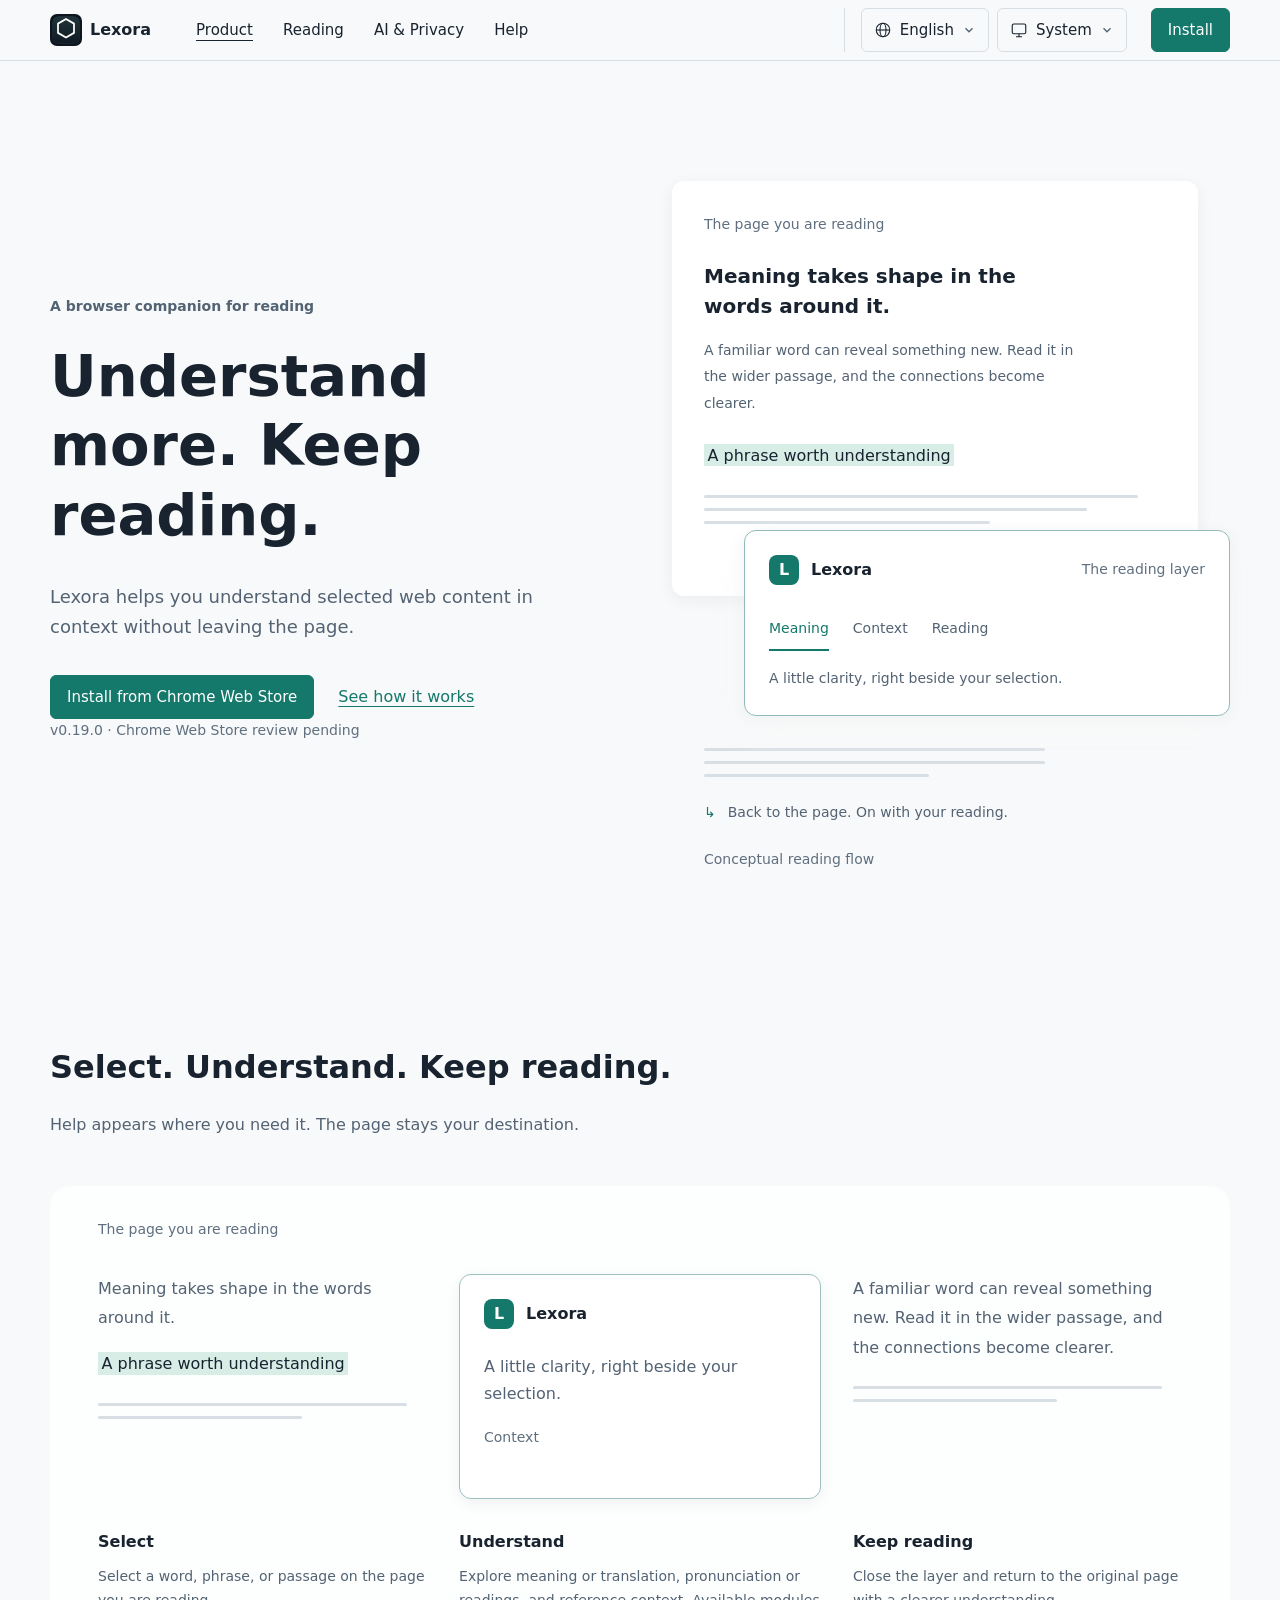
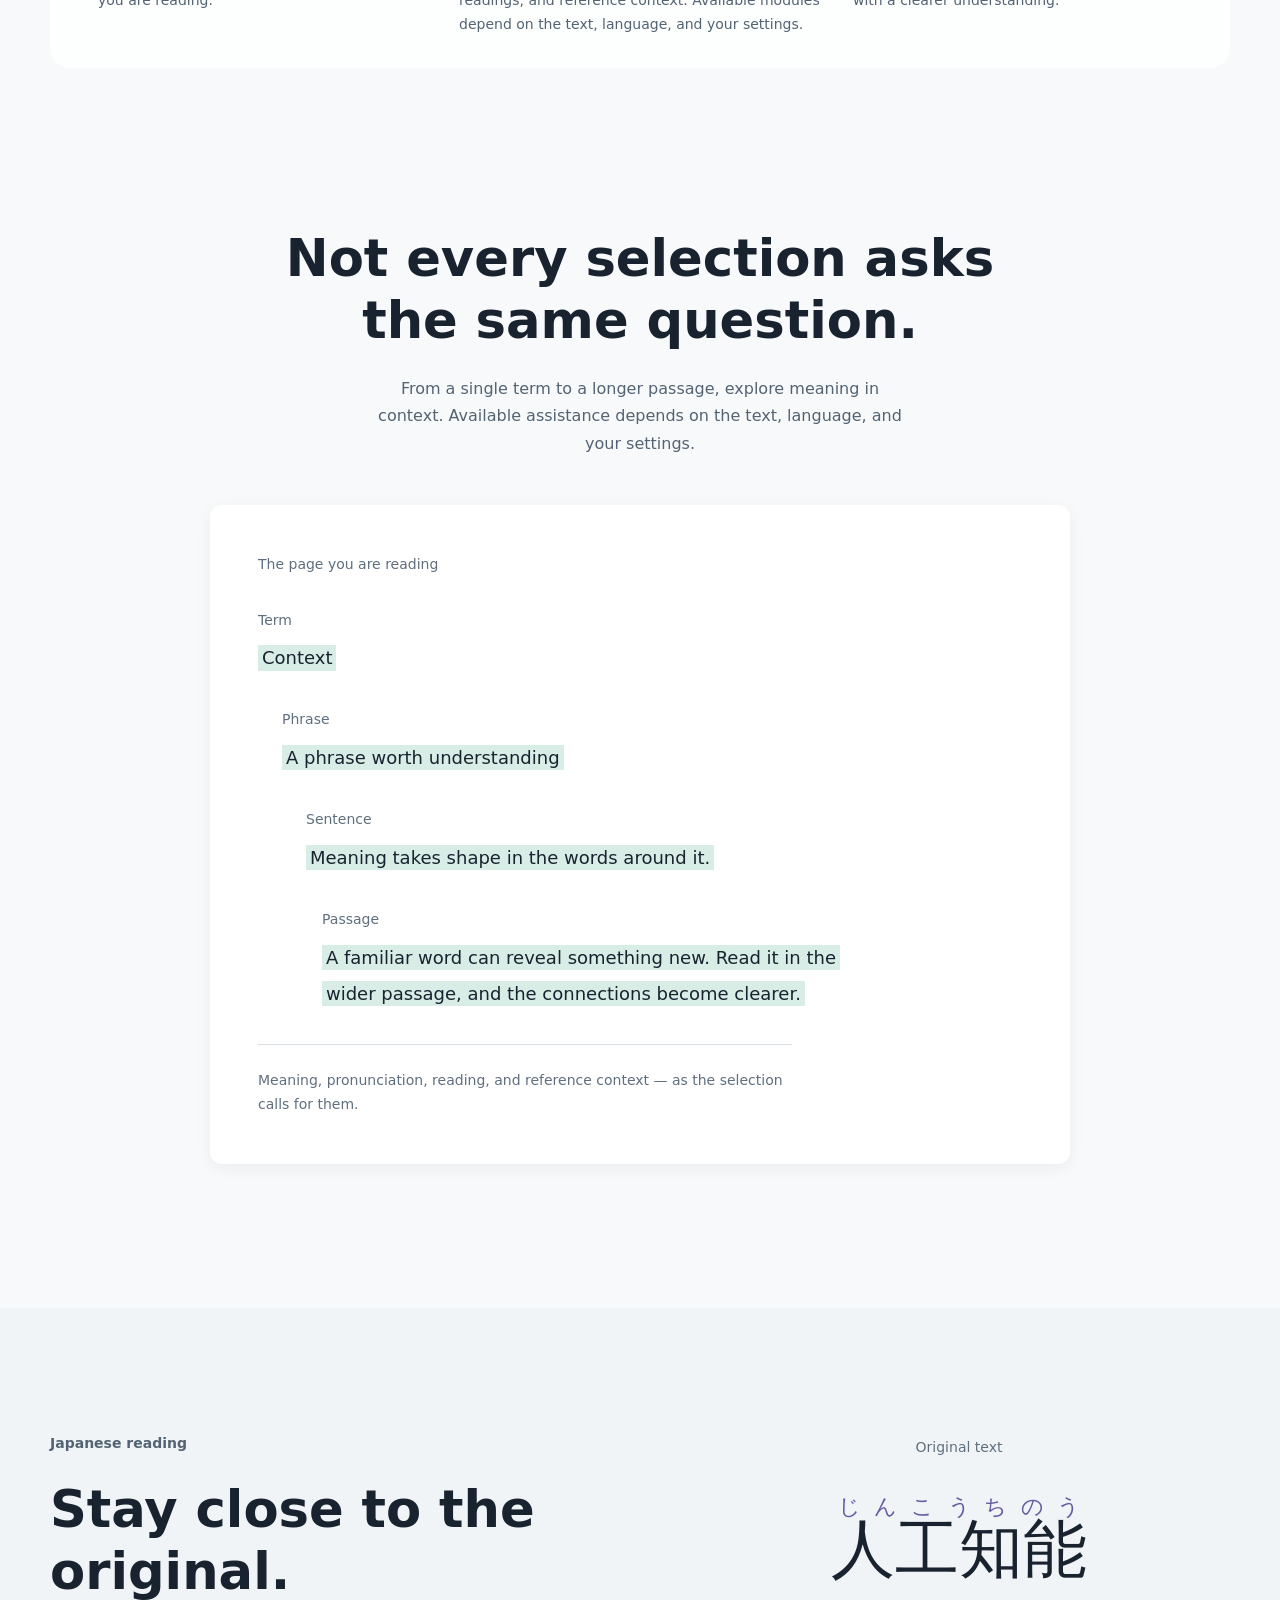
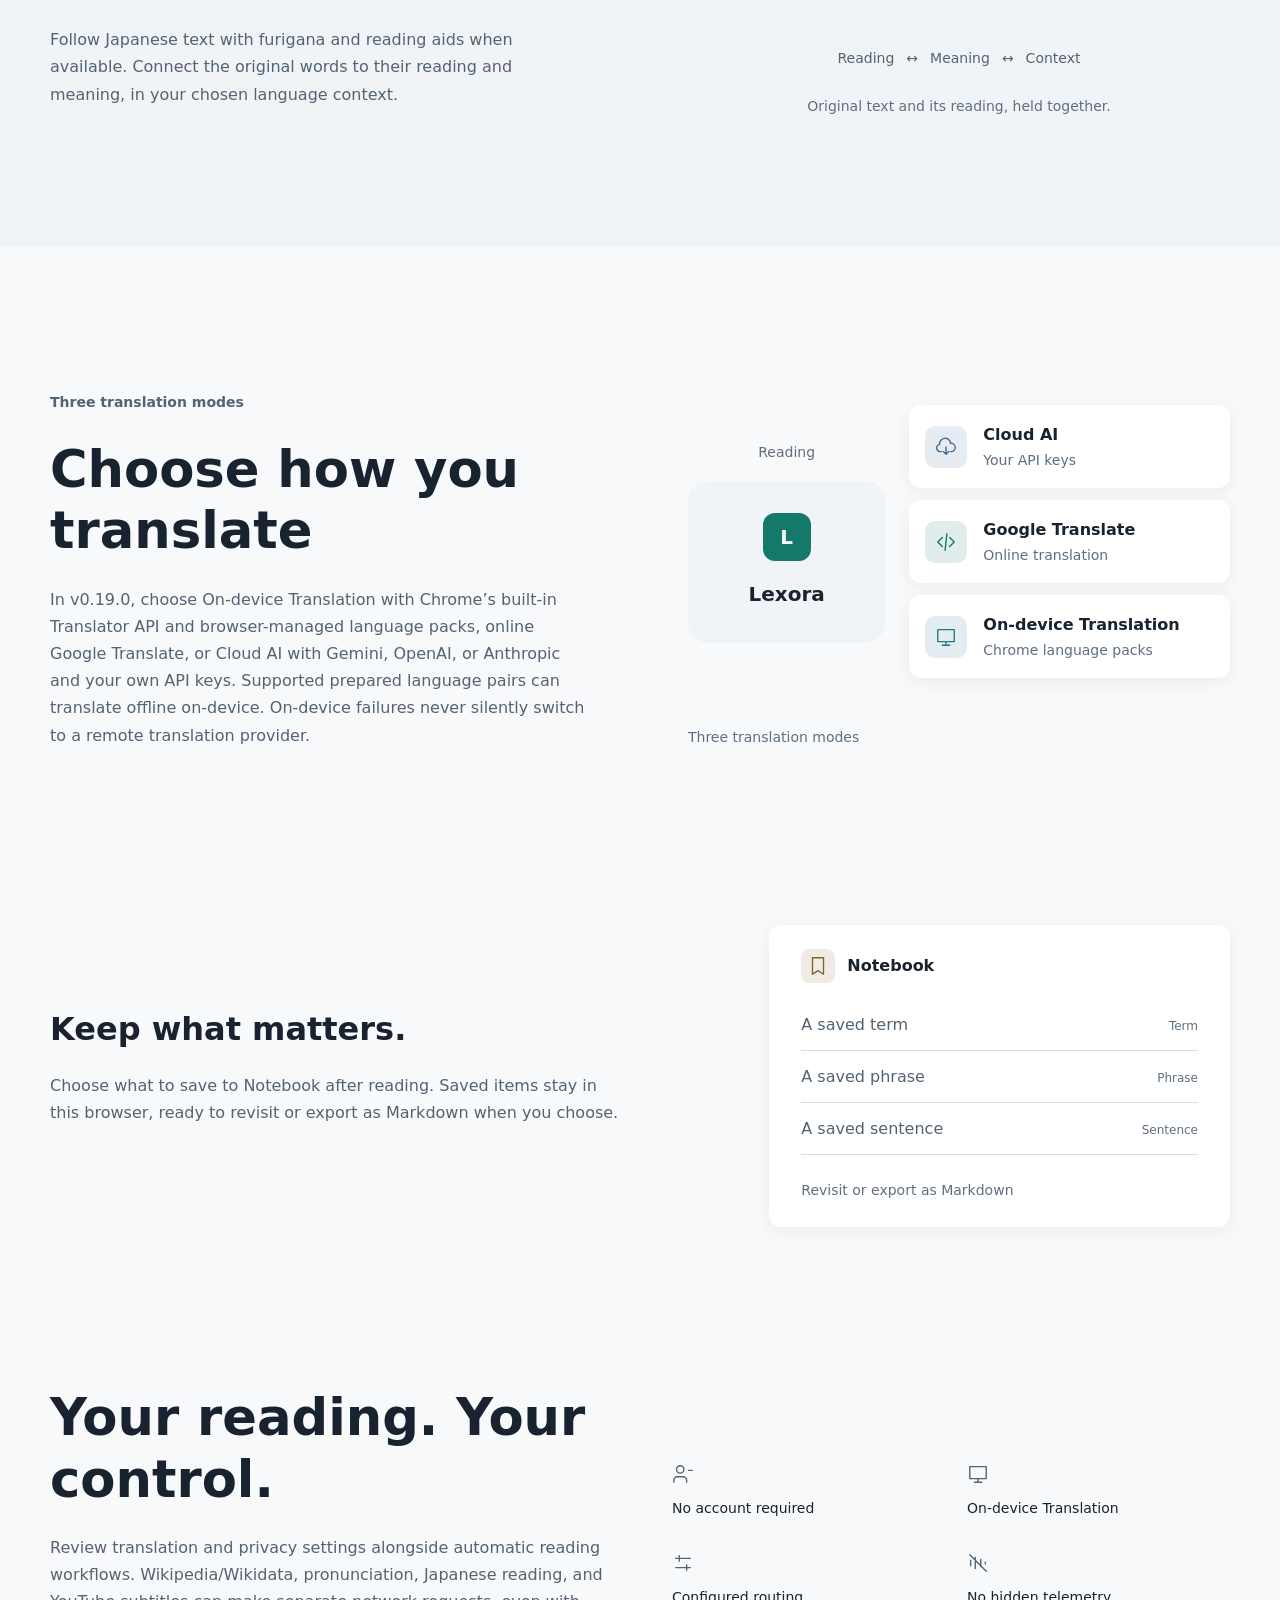
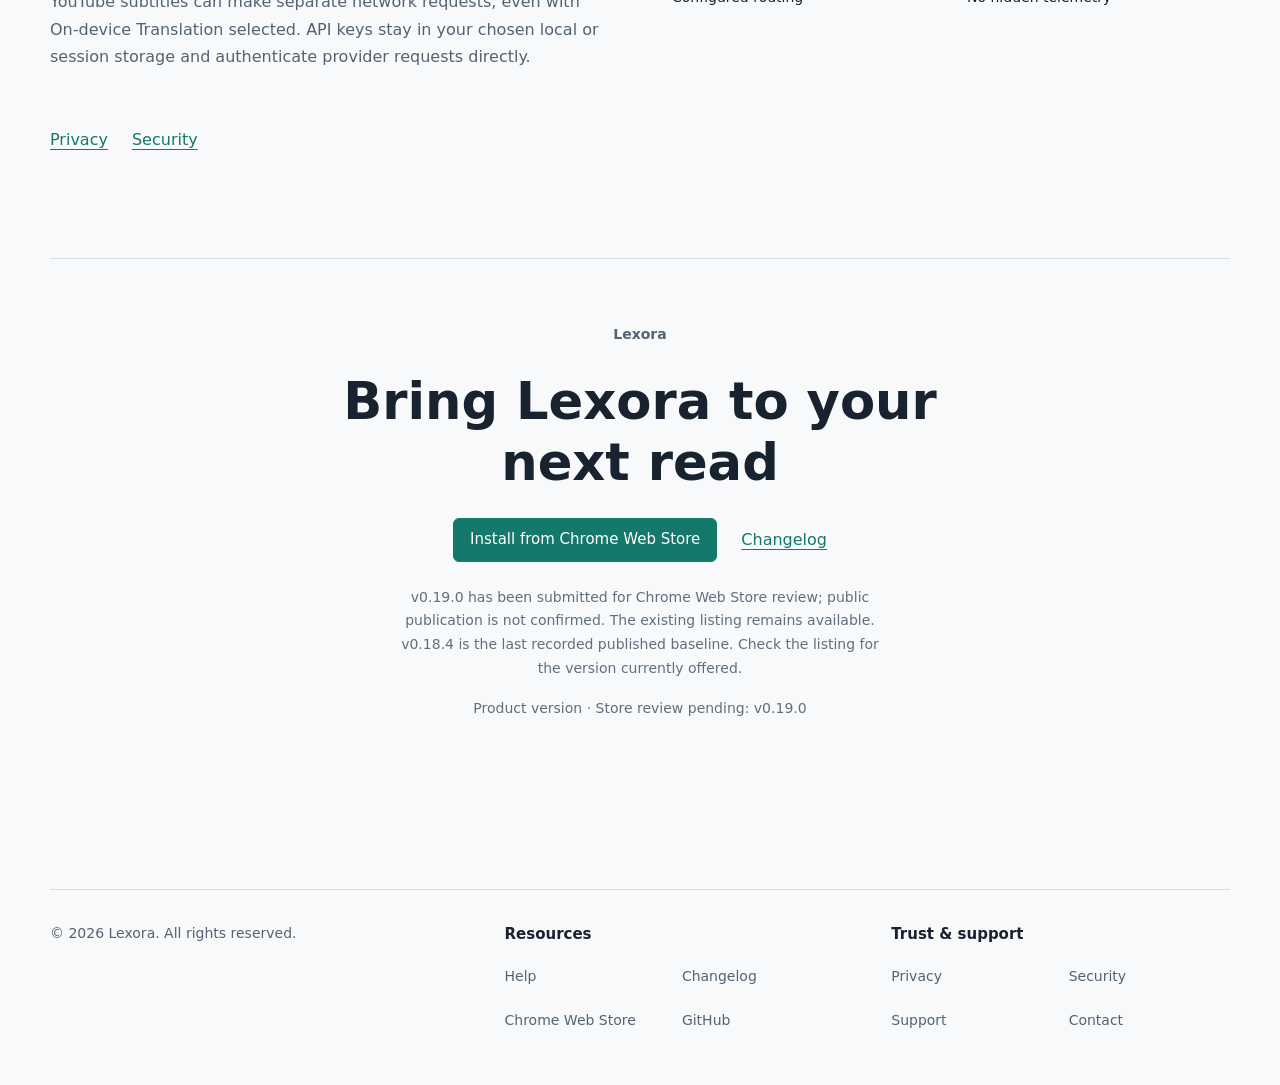
==== commit 1ff6ee3e: "deploy: publish lexora-site 2b09f5e43fae6cd427e8f603b567a713e5323571" ====
--- a/index.html
+++ b/index.html
@@ -125,7 +125,7 @@
     else if (preference) preference.trigger.focus();
   });
 })();
-</script> <main id="top" tabindex="-1">   <div class="home"> <section class="home-intro wrap" id="product" aria-labelledby="home-title"> <div class="home-intro-copy"> <p class="home-kicker" data-i18n="home_intro">A browser companion for reading</p> <h1 id="home-title" data-i18n="home_title">Understand more. Keep reading.</h1> <p class="home-lead" data-i18n="hero_lead">Lexora helps you understand selected web content in context without leaving the page.</p> <div class="home-actions"> <a class="btn btn-primary" href="https://chromewebstore.google.com/detail/lexora-language-assistant/fbobmnpemmhjjloalogeaapfceefgopf" data-i18n="hero_cta_install">Install from Chrome Web Store</a> <a class="home-text-link" href="#reading-workflow" data-i18n="home_workflow_link">See how it works</a> </div> </div> <figure class="reading-layer" aria-labelledby="layer-caption"> <div class="article-fragment"> <p class="visual-label" data-i18n="v3_article">The page you are reading</p> <p class="article-title" data-i18n="polish_sentence">Meaning takes shape in the words around it.</p> <p class="article-prose" data-i18n="polish_passage">A familiar word can reveal something new. Read it in the wider passage, and the connections become clearer.</p> <mark data-i18n="v3_selection">A phrase worth understanding</mark> <div class="article-lines" aria-hidden="true"><i></i><i></i><i></i></div> </div> <div class="context-layer"> <div class="layer-heading"><span class="layer-mark" aria-hidden="true">L</span><strong>Lexora</strong><span class="visual-label" data-i18n="v3_layer">The reading layer</span></div> <ul class="layer-labels"><li data-i18n="v3_meaning">Meaning</li><li data-i18n="v3_context">Context</li><li data-i18n="v3_reading">Reading</li></ul> <p data-i18n="v3_layer_body">A little clarity, right beside your selection.</p> </div> <div class="article-continuation" aria-hidden="true"><i></i><i></i><i></i></div> <p class="reading-return"><span aria-hidden="true">↳</span><span data-i18n="v3_resume">Back to the page. On with your reading.</span></p> <figcaption id="layer-caption" data-i18n="v3_concept">Conceptual reading flow</figcaption> </figure> </section> <section class="wrap home-section reading-flow" id="reading-workflow" tabindex="-1" aria-labelledby="workflow-title"> <div class="section-heading"><span class="section-number" aria-hidden="true">01</span><div><h2 id="workflow-title" data-i18n="v3_flow_title">Select. Understand. Keep reading.</h2><p data-i18n="v3_flow_body">Help appears where you need it. The page stays your destination.</p></div></div> <div class="flow-environment"> <p class="visual-label" data-i18n="v3_article">The page you are reading</p> <ol class="flow-sequence"> <li class="flow-select"><div class="flow-text"><p data-i18n="polish_sentence">Meaning takes shape in the words around it.</p><mark data-i18n="v3_selection">A phrase worth understanding</mark><div class="article-lines" aria-hidden="true"><i></i><i></i></div></div><h3 data-i18n="v3_select">Select</h3><p data-i18n="home_select_body">Select a word, phrase, or passage on the page you are reading.</p></li> <li class="flow-understand"><div class="flow-result"><div class="layer-heading"><span class="layer-mark" aria-hidden="true">L</span><strong>Lexora</strong></div><p data-i18n="v3_layer_body">A little clarity, right beside your selection.</p><span class="visual-label" data-i18n="v3_context">Context</span></div><h3 data-i18n="v3_understand">Understand</h3><p data-i18n="home_assist_body">Explore meaning or translation, pronunciation or readings, and reference context. Available modules depend on the text, language, and your settings.</p></li> <li class="flow-continue"><div class="flow-text"><p data-i18n="polish_passage">A familiar word can reveal something new. Read it in the wider passage, and the connections become clearer.</p><div class="article-lines" aria-hidden="true"><i></i><i></i></div></div><h3 data-i18n="v3_continue">Keep reading</h3><p data-i18n="v3_continue_body">Close the layer and return to the original page with a clearer understanding.</p></li> </ol> </div> </section> <section class="wrap home-section context-intelligence" aria-labelledby="context-title"> <div class="section-heading"><div><h2 id="context-title" data-i18n="v3_context_title">Not every selection asks the same question.</h2><p data-i18n="v3_context_body">From a single term to a longer passage, explore meaning in context. Available assistance depends on the text, language, and your settings.</p></div></div> <figure class="selection-spectrum" aria-labelledby="context-field-label"> <p id="context-field-label" class="visual-label" data-i18n="v3_article">The page you are reading</p> <ol> <li><span data-i18n="v3_term">Term</span><div class="selection-sample"><mark data-i18n="v3_context">Context</mark></div></li> <li><span data-i18n="v3_phrase">Phrase</span><div class="selection-sample"><mark data-i18n="v3_selection">A phrase worth understanding</mark></div></li> <li><span data-i18n="v3_sentence">Sentence</span><div class="selection-sample"><mark data-i18n="polish_sentence">Meaning takes shape in the words around it.</mark></div></li> <li><span data-i18n="v3_passage">Passage</span><div class="selection-sample"><mark data-i18n="polish_passage">A familiar word can reveal something new. Read it in the wider passage, and the connections become clearer.</mark></div></li> </ol> <figcaption data-i18n="v3_grounding">Meaning, pronunciation, reading, and reference context — as the selection calls for them.</figcaption> </figure> </section> <section class="home-japanese home-section" id="japanese" tabindex="-1" aria-labelledby="japanese-title"> <div class="wrap editorial-split"> <div><p class="home-kicker" data-i18n="v3_japanese">Japanese reading</p><h2 id="japanese-title" data-i18n="v3_japanese_title">Stay close to the original.</h2><p data-i18n="v3_japanese_body">Follow Japanese text with furigana and reading aids when available. Connect the original words to their reading and meaning, in your chosen language context.</p></div> <figure class="japanese-reading"> <p class="visual-label" data-i18n="v3_original">Original text</p> <ruby lang="ja">人工知能<rp>（</rp><rt>じんこうちのう</rt><rp>）</rp></ruby> <div class="reading-relationship"><span data-i18n="v3_reading">Reading</span><span aria-hidden="true">↔</span><span data-i18n="v3_meaning">Meaning</span><span aria-hidden="true">↔</span><span data-i18n="v3_context">Context</span></div> <figcaption data-i18n="v3_japanese_caption">Original text and its reading, held together.</figcaption> </figure> </div> </section> <section class="wrap home-section editorial-split home-ai" id="ai-privacy" tabindex="-1" aria-labelledby="ai-title"> <div><p class="home-kicker" data-i18n="v3_routing">Optional AI · configured routes</p><h2 id="ai-title" data-i18n="home_ai_title">AI is optional</h2><p data-i18n="home_ai_body">If you enable AI assistance, configure a cloud provider, a compatible endpoint, or a supported local runtime such as Ollama. Choosing local AI does not make other enabled services local.</p></div> <figure class="ai-routing" aria-labelledby="routing-caption"> <div class="routing-origin"><span data-i18n="pill_reading">Reading</span><div class="routing-core"><span class="layer-mark" aria-hidden="true">L</span><strong>Lexora</strong></div></div> <ul class="routing-branches"> <li class="route-cloud"><svg class="home-icon" viewBox="0 0 24 24" fill="none" stroke="currentColor" stroke-width="1.5" stroke-linecap="round" stroke-linejoin="round" aria-hidden="true"><path d="M7 17H6a4 4 0 0 1-1-7.9A6 6 0 0 1 17 8a4.5 4.5 0 0 1 1 9h-1 M12 12v8m-3-3 3 3 3-3"></path></svg><div><strong data-i18n="v3_cloud">Cloud</strong><span data-i18n="v3_cloud_note">Configured provider</span></div></li> <li class="route-custom"><svg class="home-icon" viewBox="0 0 24 24" fill="none" stroke="currentColor" stroke-width="1.5" stroke-linecap="round" stroke-linejoin="round" aria-hidden="true"><path d="m8 7-5 5 5 5m8-10 5 5-5 5m-3-14-2 18"></path></svg><div><strong data-i18n="v3_custom">Custom endpoint</strong><span data-i18n="v3_custom_note">Your endpoint</span></div></li> <li class="route-local"><svg class="home-icon" viewBox="0 0 24 24" fill="none" stroke="currentColor" stroke-width="1.5" stroke-linecap="round" stroke-linejoin="round" aria-hidden="true"><path d="M3 4h18v13H3zM8 21h8m-4-4v4"></path></svg><div><strong data-i18n="v3_local">Local</strong><span data-i18n="v3_local_note">Your machine</span></div></li> </ul> <figcaption id="routing-caption" data-i18n="v3_routing">Optional AI · configured routes</figcaption> </figure> </section> <section class="wrap home-section editorial-split home-saved" aria-labelledby="saved-title"> <div><h2 id="saved-title" data-i18n="v3_save_title">Keep what matters.</h2><p data-i18n="v3_save_body">Choose what to save to Notebook after reading. Saved items stay in this browser, ready to revisit or export as Markdown when you choose.</p></div> <div class="saved-fragments"> <div class="saved-heading"><svg class="home-icon" viewBox="0 0 24 24" fill="none" stroke="currentColor" stroke-width="1.5" stroke-linecap="round" stroke-linejoin="round" aria-hidden="true"><path d="M6 3h12v18l-6-4-6 4z"></path></svg><strong>Notebook</strong></div> <ul><li><span data-i18n="v3_saved_term">A saved term</span><span class="visual-label" data-i18n="v3_term">Term</span></li><li><span data-i18n="v3_saved_phrase">A saved phrase</span><span class="visual-label" data-i18n="v3_phrase">Phrase</span></li><li><span data-i18n="v3_saved_sentence">A saved sentence</span><span class="visual-label" data-i18n="v3_sentence">Sentence</span></li></ul> <p class="visual-label" data-i18n="v3_export">Revisit or export as Markdown</p> </div> </section> <section class="wrap home-section home-trust" aria-labelledby="home-trust-title"> <div class="section-heading"><span class="section-number" aria-hidden="true">↳</span><div><h2 id="home-trust-title" data-i18n="v3_trust_title">Your reading. Your control.</h2><p data-i18n="home_trust_body">Choose enabled providers and privacy controls. Selected text and reading context may go to translation services, public reference sources, or configured AI providers, depending on the features you use.</p></div></div> <ul class="trust-facts"><li><svg class="home-icon" viewBox="0 0 24 24" fill="none" stroke="currentColor" stroke-width="1.5" stroke-linecap="round" stroke-linejoin="round" aria-hidden="true"><path d="M16 21v-2a4 4 0 0 0-4-4H6a4 4 0 0 0-4 4v2M9 3a4 4 0 1 0 0 8 4 4 0 0 0 0-8m9 5h4"></path></svg><span data-i18n="v3_no_account">No account required</span></li><li><svg class="home-icon" viewBox="0 0 24 24" fill="none" stroke="currentColor" stroke-width="1.5" stroke-linecap="round" stroke-linejoin="round" aria-hidden="true"><path d="M3 4h18v13H3zM8 21h8m-4-4v4"></path></svg><span data-i18n="v3_local_ai">Local AI available</span></li><li><svg class="home-icon" viewBox="0 0 24 24" fill="none" stroke="currentColor" stroke-width="1.5" stroke-linecap="round" stroke-linejoin="round" aria-hidden="true"><path d="M4 7h16M4 17h16M8 4v6m8 4v6"></path></svg><span data-i18n="v3_explicit">Configured routing</span></li><li><svg class="home-icon" viewBox="0 0 24 24" fill="none" stroke="currentColor" stroke-width="1.5" stroke-linecap="round" stroke-linejoin="round" aria-hidden="true"><path d="M4 9v6m5-9v12m6-10v8m5-5v2M3 3l18 18"></path></svg><span data-i18n="v3_telemetry">No hidden telemetry</span></li></ul> <div class="home-actions"><a class="home-text-link" href="/privacy" data-i18n="footer_privacy">Privacy</a><a class="home-text-link" href="/security" data-i18n="footer_security">Security</a></div> </section> <section class="wrap home-section home-install" aria-labelledby="home-install-title"> <p class="home-kicker">Lexora</p> <h2 id="home-install-title" data-i18n="home_install_title">Bring Lexora to your next read</h2> <div class="home-actions"><a class="btn btn-primary" href="https://chromewebstore.google.com/detail/lexora-language-assistant/fbobmnpemmhjjloalogeaapfceefgopf" data-i18n="hero_cta_install">Install from Chrome Web Store</a><a class="home-text-link" href="/changelog" data-i18n="shell_changelog">Changelog</a></div> <p class="release-note"><span data-i18n="home_release">Current release</span>: v0.18.4</p> </section> </div>  </main> <footer class="footer"> <div class="wrap footer-inner"> <div>&copy; 2026 Lexora. <span data-i18n="footer_rights">All rights reserved.</span></div> <div class="footer-group"> <strong data-i18n="shell_resources">Resources</strong> <div class="footer-links"> <a href="/help" data-i18n="shell_help">Help</a> <a href="/changelog" data-i18n="shell_changelog">Changelog</a> <a href="https://chromewebstore.google.com/detail/lexora-language-assistant/fbobmnpemmhjjloalogeaapfceefgopf" target="_blank" rel="noreferrer" data-i18n="footer_chrome">Chrome Web Store</a> <a href="https://github.com/lexora-project/lexora" target="_blank" rel="noreferrer">GitHub</a> </div> </div> <div class="footer-group"> <strong data-i18n="shell_trust">Trust & support</strong> <div class="footer-links"> <a href="/privacy" data-i18n="footer_privacy">Privacy</a> <a href="/security" data-i18n="footer_security">Security</a> <a href="/support" data-i18n="footer_support">Support</a> <a href="mailto:lexora.dev@proton.me" data-i18n="footer_contact">Contact</a> </div> </div> </div> </footer>  <script type="module">function f(i=document.querySelector(".home")){if(!i)return;const o=window.matchMedia("(prefers-reduced-motion: reduce)");if(o.matches||!("IntersectionObserver"in window))return;const s=i.querySelectorAll(".reading-layer, .flow-environment, .selection-spectrum, .japanese-reading, .ai-routing, .saved-fragments, .home-install"),r=new Set(s);let n;function c(){n?.disconnect(),i?.classList.remove("motion-ready"),s.forEach(t=>t.classList.remove("motion-active")),r.clear(),i?.removeEventListener("focusin",a),o.removeEventListener("change",d),window.removeEventListener("pagehide",c)}function a(t){for(const e of s)e.contains(t.target)&&(r.delete(e),n?.unobserve(e),e.classList.remove("motion-active"));r.size||n?.disconnect()}function d(){o.matches&&c()}try{n=new IntersectionObserver(t=>{for(const e of t)!e.isIntersecting||!r.has(e.target)||(r.delete(e.target),n?.unobserve(e.target),e.target.contains(document.activeElement)||e.target.classList.add("motion-active"));r.size||n?.disconnect()},{threshold:.12}),o.addEventListener("change",d),window.addEventListener("pagehide",c,{once:!0}),i.addEventListener("focusin",a),i.classList.add("motion-ready"),s.forEach(t=>n?.observe(t))}catch{c()}}f();</script>  <script type="application/json" id="lx-i18n">{"defaultLocale":"en","locales":["en","vi","ja","ko"],"translations":{"en":{"v3_layer":"The reading layer","polish_sentence":"Meaning takes shape in the words around it.","polish_passage":"A familiar word can reveal something new. Read it in the wider passage, and the connections become clearer.","v3_concept":"Conceptual reading flow","v3_article":"The page you are reading","v3_selection":"A phrase worth understanding","v3_meaning":"Meaning","v3_context":"Context","v3_reading":"Reading","v3_layer_body":"A little clarity, right beside your selection.","v3_resume":"Back to the page. On with your reading.","v3_flow_title":"Select. Understand. Keep reading.","v3_flow_body":"Help appears where you need it. The page stays your destination.","v3_select":"Select","v3_understand":"Understand","v3_continue":"Keep reading","v3_continue_body":"Close the layer and return to the original page with a clearer understanding.","v3_context_title":"Not every selection asks the same question.","v3_context_body":"From a single term to a longer passage, explore meaning in context. Available assistance depends on the text, language, and your settings.","v3_term":"Term","v3_phrase":"Phrase","v3_sentence":"Sentence","v3_passage":"Passage","v3_grounding":"Meaning, pronunciation, reading, and reference context — as the selection calls for them.","v3_japanese":"Japanese reading","v3_japanese_title":"Stay close to the original.","v3_japanese_body":"Follow Japanese text with furigana and reading aids when available. Connect the original words to their reading and meaning, in your chosen language context.","v3_original":"Original text","v3_japanese_caption":"Original text and its reading, held together.","v3_cloud":"Cloud","v3_custom":"Custom endpoint","v3_local":"Local","v3_cloud_note":"Configured provider","v3_custom_note":"Your endpoint","v3_local_note":"Your machine","v3_routing":"Optional AI · configured routes","v3_save_title":"Keep what matters.","v3_save_body":"Choose what to save to Notebook after reading. Saved items stay in this browser, ready to revisit or export as Markdown when you choose.","v3_saved_term":"A saved term","v3_saved_phrase":"A saved phrase","v3_saved_sentence":"A saved sentence","v3_export":"Revisit or export as Markdown","v3_trust_title":"Your reading. Your control.","v3_no_account":"No account required","v3_local_ai":"Local AI available","v3_explicit":"Configured routing","v3_telemetry":"No hidden telemetry","shell_appearance":"Appearance","shell_theme_system":"System","shell_theme_light":"Light","shell_theme_dark":"Dark","release_intro":"Public release notes for the Lexora extension.","release_version":"Version","release_current":"Current release","release_historical":"Historical release","guide_intro":"Install from the Chrome Web Store, then start with a selection on a web page.","guide_start":"Start reading","guide_select":"Select a word, phrase, or passage on a web page where Lexora is enabled.","guide_help":"Need a hand?","guide_help_body":"Use Help to get started, or contact Support if installation or reading does not work as expected.","guide_dev_enable":"Open this address in Chrome and enable Developer Mode.","guide_dev_load":"Choose Load unpacked, then select this folder inside the extracted package.","help_title":"Read with Lexora","help_intro":"A short guide to understanding selected text, using reading aids, and returning to saved items.","help_result_title":"Read the result in context","help_result_body":"Review the meaning or translation in the Lexora panel, then continue reading the original page. Available modules depend on the text, language, enabled features, and your settings.","help_reading_title":"Japanese readings and pronunciation","help_reading_body":"Use furigana when available to follow Japanese text. Pronunciation playback is available for supported languages; reading aids may vary with the selected text and settings.","help_save_title":"Save and return with Notebook","help_save_body":"Explicitly save a selection from the reading panel, then find it in Notebook in Lexora Options. Entries stay in this browser. Search, delete, or export them as Markdown when you choose. Saving is unavailable in incognito tabs.","help_provider_title":"References and optional AI","help_provider_body":"Reference information such as Wikipedia may appear when relevant. AI assistance is optional and depends on your configured provider. Cloud providers and compatible local endpoints such as Ollama are supported; choosing local AI does not make other enabled services local.","help_trouble_title":"If something is missing","help_trouble_body":"Check that Lexora is enabled for the page and review your language, provider, and privacy settings in Options. Some results depend on provider availability. If the issue persists, contact Support with the steps you tried; leave out private text and credentials.","product_view_full":"View full screenshot","product_notebook_caption":"Return to saved items in Notebook, a separate Lexora Options surface. Saves stay in this browser; export is available when you choose.","product_notebook_alt":"Lexora Notebook with local-only storage information, search and filters, three saved Wikipedia items, and Markdown export.","product_ja_alt":"Japanese Wikipedia selection 人工知能 with Lexora showing furigana じんこうちのう and Vietnamese trí tuệ nhân tạo.","product_en_alt":"English Wikipedia text with “Artificial intelligence” selected and the Lexora panel showing “Trí tuệ nhân tạo”.","home_intro":"A browser companion for reading","home_title":"Understand more. Keep reading.","home_workflow_link":"See how it works","home_proof_caption":"English → Vietnamese lookup in the desktop Lexora reading panel.","home_workflow_title":"From a selection back to your reading","home_select":"Select what you want to understand","home_select_body":"Select a word, phrase, or passage on the page you are reading.","home_assist":"Check meaning in context","home_assist_body":"Explore meaning or translation, pronunciation or readings, and reference context. Available modules depend on the text, language, and your settings.","home_continue":"Continue, or save for later","home_continue_body":"Return to the page, or explicitly save a selection to Notebook to revisit it later.","home_languages_title":"Two reading contexts, one familiar flow","home_english":"English → Vietnamese","home_english_body":"Read an English page with Vietnamese as your target language. Check selected text in context and use pronunciation support when available.","home_japanese":"Japanese → Vietnamese","home_japanese_body":"Read Japanese with Vietnamese as your target language. Furigana and related reading aids can help you follow the original text when available.","home_english_caption":"Selected “Artificial intelligence” with the Vietnamese result “Trí tuệ nhân tạo”.","home_japanese_caption":"Selected 人工知能, its reading じんこうちのう, and a Vietnamese result in Lexora.","home_trust_title":"Your reading, your settings","home_trust_body":"Choose enabled providers and privacy controls. Selected text and reading context may go to translation services, public reference sources, or configured AI providers, depending on the features you use.","home_ai_title":"AI is optional","home_ai_body":"If you enable AI assistance, configure a cloud provider, a compatible endpoint, or a supported local runtime such as Ollama. Choosing local AI does not make other enabled services local.","home_install_title":"Bring Lexora to your next read","home_release":"Current release","shell_menu":"Menu","shell_skip":"Skip to content","shell_primary":"Primary","shell_language":"Language","shell_home":"Lexora home","shell_resources":"Resources","shell_help":"Help","shell_changelog":"Changelog","shell_trust":"Trust & support","nav_product":"Product","nav_reading":"Reading","nav_ai_privacy":"AI & Privacy","nav_install":"Install","nav_privacy":"Privacy","nav_support":"Support","nav_github":"GitHub","hero_eyebrow":"v0.18.4 Available on Chrome Web Store","hero_h1":"AI-assisted multilingual reading layer for your browser.","hero_lead":"Lexora helps you understand selected web content in context without leaving the page.","hero_cta_install":"Install from Chrome Web Store","hero_cta_project":"View project","hero_signal_label":"Current status","hero_signal_title":"A focused reading layer, not a crowded utility stack.","hero_signal_copy":"The goal is clear comprehension: selected text, contextual explanation, and an interface that stays out of the reading flow.","pill_reading":"Reading","pill_translation":"Translation","pill_explanation":"Explanation","pill_multilingual":"Multilingual","manifesto_kicker":"Manifesto","manifesto_title":"Built to reduce friction, not add another layer of it.","manifesto_body_0":"Lexora is being shaped as a focused reading environment rather than a crowded utility stack. The direction is deliberate: faster comprehension, cleaner context, and tooling that stays out of the way when the work matters.","manifesto_body_1":"This is not a race to look loud. It is a quiet push toward a sharper reading and translation layer that respects focus, precision, and long-session usability.","status_kicker":"Status","status_h2":"Available on Chrome Web Store.","status_body":"Lexora v0.18.4 is available for public installation from the Chrome Web Store.","si_0_title":"Build state","si_0_body":"Lexora v0.18.4 is available on the Chrome Web Store.","si_1_title":"Public website","si_1_body":"This site reflects current project status: v0.18.4 is available for public installation.","si_2_title":"Install","si_2_body":"Install Lexora from the Chrome Web Store. No Developer Mode or manual steps required.","hm_0_title":"Reading-first","hm_0_body":"Built around comprehension flow rather than settings clutter.","hm_1_title":"Context-aware","hm_1_body":"Designed for selected text, surrounding meaning, and clear explanations.","hm_2_title":"Release posture","hm_2_body":"Lexora v0.18.4 is available for public installation from the Chrome Web Store.","features_kicker":"Core features","features_h2":"Understand selected web content without leaving the page.","feat_0_title":"Contextual translation","feat_0_body":"Translate selected text without breaking reading flow. Lexora foregrounds context, not raw string conversion.","feat_1_title":"Explanation lane","feat_1_body":"Explain terms, phrases, and passages according to the selected text and the surrounding reading context.","feat_2_title":"Wikipedia grounding","feat_2_body":"Bring relevant entity context into the same reading surface so you do not have to scatter attention across tabs.","feat_3_title":"Pronunciation and TTS","feat_3_body":"Help users check pronunciation while reading English, Vietnamese, and Japanese.","feat_4_title":"Japanese reading support","feat_4_body":"Expose furigana and related reading aids as part of a disciplined language-reading workflow.","feat_5_title":"Privacy controls","feat_5_body":"Outbound text paths, optional provider routing, and redaction options are documented clearly and configured by the user.","trust_kicker":"Privacy & trust","trust_h2":"A clear product surface builds trust.","trust_intro":"No account-first funnel. No overclaiming. The website mirrors the extension's posture: precise, restrained, and reading-first.","trust_0_title":"Tool-first product","trust_0_body":"Lexora helps people understand selected content quickly without forcing account creation or marketing steps into the workflow.","trust_1_title":"Clear outbound-data paths","trust_1_body":"Users can understand where text may go: translation providers, Wikimedia endpoints, optional AI providers they configure, or local runtimes.","trust_2_title":"Operational honesty","trust_2_body":"The website reflects current project status precisely: Lexora v0.18.4 is available on the Chrome Web Store.","install_hero_badge":"Install","install_hero_title":"Install Lexora","install_hero_body":"Lexora is available on the Chrome Web Store. Install in seconds with no Developer Mode or manual steps required.","install_store_kicker":"Chrome Web Store: recommended","install_store_title":"Install from the Chrome Web Store.","install_store_body":"Install Lexora v0.18.4 from the Chrome Web Store using the link below. No sideloading or Developer Mode required.","install_notice_title":"Public release available","install_notice_body":"Lexora v0.18.4 is available from the direct listing below. Search visibility may take time to update.","install_store_cta":"Open Chrome Web Store","install_chrome_step_0":"Open the Chrome Web Store listing for Lexora.","install_chrome_step_1":"Click \"Add to Chrome\" and confirm the permissions prompt.","install_chrome_step_2":"Pin the Lexora icon to the Chrome toolbar for quick access.","install_chrome_step_3":"Select text on any web page to open the Lexora reading panel.","install_dev_kicker":"Developer Mode: contributors only","install_dev_title":"For contributors and local development.","install_dev_body":"Developer Mode installation is intended for contributors and local development only. Normal users should install from the Chrome Web Store above.","install_current_version_label":"Current extension version","install_store_status_label":"Store status","install_store_status_value":"Available publicly","install_dev_section_title":"Developer Mode install: contributors only","install_dev_section_body":"These steps are for contributors building and testing Lexora locally. Normal users should use the Chrome Web Store.","install_dev_step_0":"Obtain the extension package from the project maintainer.","install_dev_step_1":"Extract the package to a local folder.","install_dev_step_2":"Open chrome://extensions in Chrome and enable Developer Mode.","install_dev_step_3":"Click Load unpacked and select the dist/ folder from the extracted package.","install_dev_step_4":"Open the extension options page to configure languages, providers, and privacy settings.","privacy_hero_badge":"Privacy","privacy_hero_title":"Privacy","privacy_hero_body":"Lexora is explicit about where your text goes and what happens to it.","privacy_process_title":"What Lexora processes","privacy_process_body":"Lexora is a browser extension that assists with reading, translation, explanation, and pronunciation. When you select text on a page, Lexora may process that selected text and related reading context to provide the requested assistance.","privacy_where_title":"Where your text may go","privacy_where_body":"Depending on which features you enable and how you configure the extension, selected text and reading context may be sent to one or more of the following:","privacy_where_translation_label":"Translation providers","privacy_where_translation_body":"a configured translation API based on your settings.","privacy_where_cloud_label":"Cloud AI providers","privacy_where_cloud_body":"for explanation and language assistance, if you enable AI features.","privacy_where_custom_label":"User-configured OpenAI-compatible endpoints","privacy_where_custom_body":"if you set a custom API endpoint in extension settings.","privacy_where_local_label":"Local AI runtimes","privacy_where_local_body":"such as Ollama, if you configure a local provider. Text processed locally does not leave your machine via Lexora.","privacy_where_public_label":"Public knowledge sources","privacy_where_public_body":"Wikipedia and Wikidata, for entity lookup and reading context.","privacy_where_note":"Lexora does not route text to any destination that is not configured by you in the extension settings. No text is sent without a user-initiated action.","privacy_not_title":"What Lexora does not do","privacy_not_0":"Lexora does not sell user data.","privacy_not_1":"Lexora does not require an account to use the extension.","privacy_not_2":"Lexora does not include hidden telemetry.","privacy_not_3":"Lexora does not log your reading history on any Lexora-operated server.","privacy_controls_title":"Privacy controls","privacy_controls_body":"The extension provides controls to manage outbound data handling:","privacy_controls_0":"Choose which providers are enabled for translation and AI assistance.","privacy_controls_1":"Configure a local AI runtime to keep text processing on-device.","privacy_controls_2":"Use redaction options for sensitive content patterns such as email addresses and token-shaped strings.","privacy_site_title":"This website","privacy_site_body":"This website (lexora.sh) is a static site. It does not set tracking cookies, does not collect form submissions, and does not run analytics. Contact is by email link only.","privacy_contact_title":"Contact","privacy_contact_body":"Privacy questions or data-handling concerns:","support_hero_badge":"Support","support_hero_title":"Support","support_hero_body":"If something is not working, here is where to go.","support_contact_title":"Contact","support_contact_body":"Reach the Lexora team at:","support_paths_title":"Support paths","support_path_general_label":"General usage","support_path_general_body":"install questions, language settings, provider setup","support_path_bug_label":"Bug reports","support_path_bug_body":"reproducible issues with extension behavior","support_path_security_label":"Security reports","support_path_security_body":"report sensitive issues privately. See the","support_path_security_link":"security page","support_path_feedback_label":"Feature feedback","support_path_feedback_body":"suggestions related to reading flow, language workflow, or interface behavior","support_bug_title":"For bug reports, include:","support_bug_0":"browser name and version","support_bug_1":"Lexora version (visible in the extension options page)","support_bug_2":"operating system","support_bug_3":"language pair (source and target language)","support_bug_4":"provider mode (which translation or AI provider is active)","support_bug_5":"reproduction steps","security_hero_badge":"Security","security_hero_title":"Security","security_hero_body":"Security-sensitive issues should be reported privately, not posted publicly.","security_report_title":"Reporting a vulnerability","security_report_body":"Do not post security vulnerabilities publicly: not in GitHub issues, not in public forums, not in social channels. Report sensitive issues by email to:","security_useful_title":"What a useful report includes","security_useful_0":"affected Lexora version","security_useful_1":"browser name and version","security_useful_2":"operating system","security_useful_3":"reproduction steps or a concise proof of concept","security_useful_4":"impact assessment","security_areas_title":"Security-relevant areas in Lexora","security_area_provider_label":"Provider routing","security_area_provider_body":"unintended routing of selected text to external services","security_area_selected_label":"Selected-text handling","security_area_selected_body":"unsafe outbound transmission or unintended exposure of selected content","security_area_message_label":"Extension message boundaries","security_area_message_body":"message spoofing or boundary confusion between page context and extension context","security_area_token_label":"Token and key leakage","security_area_token_body":"AI provider keys or credentials exposed or logged","security_area_privacy_label":"Settings and privacy bypasses","security_area_privacy_body":"circumventing user-configured privacy controls or provider restrictions","security_response_title":"Response","security_response_body":"We will acknowledge security reports and coordinate disclosure timing with the reporter. Public credit is available if desired.","notfound_badge":"Not found","notfound_title":"That page is not here.","notfound_body":"Return to the Lexora homepage to continue.","notfound_cta":"Back to homepage","footer_chrome":"Chrome Web Store","footer_privacy":"Privacy","footer_security":"Security","footer_support":"Support","footer_contact":"Contact","footer_rights":"All rights reserved."},"vi":{"v3_layer":"Lớp hỗ trợ đọc","polish_sentence":"Ý nghĩa được định hình bởi những từ xung quanh.","polish_passage":"Một từ quen thuộc có thể gợi mở điều mới. Đọc trong cả đoạn văn, các mối liên hệ sẽ rõ hơn.","v3_concept":"Minh họa quy trình đọc","v3_article":"Trang bạn đang đọc","v3_selection":"Một cụm từ cần hiểu rõ","v3_meaning":"Ý nghĩa","v3_context":"Ngữ cảnh","v3_reading":"Cách đọc","v3_layer_body":"Thêm chút rõ ràng, ngay bên nội dung đã chọn.","v3_resume":"Trở lại trang. Tiếp tục mạch đọc.","v3_flow_title":"Chọn. Hiểu. Đọc tiếp.","v3_flow_body":"Hỗ trợ xuất hiện đúng lúc cần. Trang đang đọc vẫn là nơi bạn muốn ở lại.","v3_select":"Chọn","v3_understand":"Hiểu","v3_continue":"Đọc tiếp","v3_continue_body":"Đóng lớp hỗ trợ và trở lại trang gốc với nội dung đã rõ hơn.","v3_context_title":"Mỗi nội dung được chọn cần một cách hiểu riêng.","v3_context_body":"Từ một thuật ngữ đến đoạn văn dài, tìm hiểu ý nghĩa trong ngữ cảnh. Hỗ trợ tùy theo nội dung, ngôn ngữ và cài đặt của bạn.","v3_term":"Thuật ngữ","v3_phrase":"Cụm từ","v3_sentence":"Câu","v3_passage":"Đoạn văn","v3_grounding":"Ý nghĩa, phát âm, cách đọc và thông tin tham khảo — tùy nội dung cần hiểu.","v3_japanese":"Đọc tiếng Nhật","v3_japanese_title":"Luôn gắn với nguyên văn.","v3_japanese_body":"Theo dõi tiếng Nhật với furigana và hỗ trợ cách đọc khi có. Kết nối từ gốc với cách đọc và ý nghĩa trong ngữ cảnh ngôn ngữ bạn chọn.","v3_original":"Nguyên văn","v3_japanese_caption":"Nguyên văn và cách đọc, luôn đi cùng nhau.","v3_cloud":"Đám mây","v3_custom":"Điểm cuối tùy chỉnh","v3_local":"Cục bộ","v3_cloud_note":"Nhà cung cấp đã cấu hình","v3_custom_note":"Điểm cuối của bạn","v3_local_note":"Máy của bạn","v3_routing":"AI tùy chọn · tuyến đã cấu hình","v3_save_title":"Giữ lại điều cần nhớ.","v3_save_body":"Chủ động lưu vào Notebook sau khi đọc. Mục đã lưu ở trong trình duyệt này, sẵn sàng để xem lại hoặc xuất Markdown khi bạn muốn.","v3_saved_term":"Một thuật ngữ đã lưu","v3_saved_phrase":"Một cụm từ đã lưu","v3_saved_sentence":"Một câu đã lưu","v3_export":"Xem lại hoặc xuất Markdown","v3_trust_title":"Bạn đọc. Bạn làm chủ.","v3_no_account":"Không cần tài khoản","v3_local_ai":"Có hỗ trợ AI cục bộ","v3_explicit":"Định tuyến theo cấu hình","v3_telemetry":"Không thu thập ngầm dữ liệu đo lường","shell_appearance":"Giao diện","shell_theme_system":"Hệ thống","shell_theme_light":"Sáng","shell_theme_dark":"Tối","release_intro":"Ghi chú phát hành công khai của tiện ích Lexora.","release_version":"Phiên bản","release_current":"Phiên bản hiện tại","release_historical":"Phiên bản trước","guide_intro":"Cài từ Chrome Web Store, rồi bắt đầu bằng cách chọn văn bản trên trang web.","guide_start":"Bắt đầu đọc","guide_select":"Chọn từ, cụm từ hoặc đoạn văn trên trang web đã bật Lexora.","guide_help":"Bạn cần trợ giúp?","guide_help_body":"Xem Trợ giúp để bắt đầu, hoặc liên hệ Hỗ trợ nếu việc cài đặt hay đọc không hoạt động như mong đợi.","guide_dev_enable":"Mở địa chỉ này trong Chrome và bật Developer Mode.","guide_dev_load":"Chọn Load unpacked, rồi chọn thư mục này trong gói đã giải nén.","help_title":"Đọc cùng Lexora","help_intro":"Hướng dẫn ngắn để hiểu văn bản đã chọn, dùng hỗ trợ đọc và xem lại mục đã lưu.","help_result_title":"Đọc kết quả trong ngữ cảnh","help_result_body":"Xem nghĩa hoặc bản dịch trong bảng Lexora, rồi đọc tiếp trang gốc. Các mô-đun khả dụng tùy thuộc vào văn bản, ngôn ngữ, tính năng đã bật và cài đặt của bạn.","help_reading_title":"Cách đọc tiếng Nhật và phát âm","help_reading_body":"Dùng furigana khi có để theo dõi văn bản tiếng Nhật. Tính năng nghe phát âm hỗ trợ một số ngôn ngữ; hỗ trợ đọc có thể thay đổi theo văn bản đã chọn và cài đặt.","help_save_title":"Lưu và xem lại với Notebook","help_save_body":"Chủ động lưu nội dung đã chọn từ bảng đọc, rồi tìm lại trong Notebook ở Tùy chọn Lexora. Các mục lưu trong trình duyệt này. Bạn có thể tìm kiếm, xóa hoặc xuất Markdown khi muốn. Không thể lưu trong thẻ ẩn danh.","help_provider_title":"Nguồn tham khảo và AI tùy chọn","help_provider_body":"Thông tin tham khảo như Wikipedia có thể xuất hiện khi phù hợp. Hỗ trợ AI là tùy chọn và phụ thuộc vào nhà cung cấp bạn cấu hình. Có hỗ trợ nhà cung cấp đám mây và điểm cuối cục bộ tương thích như Ollama; chọn AI cục bộ không khiến các dịch vụ khác đã bật chạy cục bộ.","help_trouble_title":"Nếu thiếu kết quả","help_trouble_body":"Kiểm tra Lexora đã được bật cho trang và xem lại cài đặt ngôn ngữ, nhà cung cấp, quyền riêng tư trong Tùy chọn. Một số kết quả phụ thuộc vào tình trạng nhà cung cấp. Nếu vẫn gặp lỗi, liên hệ Hỗ trợ kèm các bước đã thử; không gửi văn bản riêng tư hay thông tin đăng nhập.","product_view_full":"Xem ảnh đầy đủ","product_notebook_caption":"Xem lại mục đã lưu trong Notebook, một trang riêng trong Tùy chọn Lexora. Dữ liệu lưu trong trình duyệt này; bạn có thể chủ động xuất dữ liệu.","product_notebook_alt":"Notebook của Lexora với thông tin lưu trữ cục bộ, tìm kiếm và bộ lọc, ba mục Wikipedia đã lưu và xuất Markdown.","product_ja_alt":"Chọn 人工知能 trên Wikipedia tiếng Nhật; Lexora hiển thị furigana じんこうちのう và tiếng Việt trí tuệ nhân tạo.","product_en_alt":"Văn bản Wikipedia tiếng Anh với “Artificial intelligence” được chọn và bảng Lexora hiển thị “Trí tuệ nhân tạo”.","home_intro":"Người bạn đồng hành khi đọc trên trình duyệt","home_title":"Hiểu rõ hơn. Đọc tiếp liền mạch.","home_workflow_link":"Xem cách hoạt động","home_proof_caption":"Tra cứu Anh → Việt trong bảng đọc Lexora trên máy tính.","home_workflow_title":"Từ đoạn được chọn, trở lại mạch đọc","home_select":"Chọn nội dung bạn muốn hiểu","home_select_body":"Chọn từ, cụm từ hoặc đoạn văn ngay trên trang bạn đang đọc.","home_assist":"Tìm hiểu nghĩa trong ngữ cảnh","home_assist_body":"Xem nghĩa hoặc bản dịch, cách phát âm hoặc cách đọc và thông tin tham khảo. Các mô-đun hiển thị tùy theo nội dung, ngôn ngữ và cài đặt của bạn.","home_continue":"Đọc tiếp hoặc lưu để xem lại","home_continue_body":"Trở lại trang đang đọc hoặc chủ động lưu nội dung đã chọn vào Notebook để xem lại sau.","home_languages_title":"Hai ngữ cảnh đọc, một quy trình quen thuộc","home_english":"Tiếng Anh → Tiếng Việt","home_english_body":"Đọc trang tiếng Anh với ngôn ngữ đích là tiếng Việt. Tìm hiểu nội dung đã chọn trong ngữ cảnh và dùng hỗ trợ phát âm khi có.","home_japanese":"Tiếng Nhật → Tiếng Việt","home_japanese_body":"Đọc tiếng Nhật với ngôn ngữ đích là tiếng Việt. Furigana và các hỗ trợ cách đọc giúp bạn theo dõi nguyên văn khi có.","home_english_caption":"Chọn “Artificial intelligence” và xem kết quả tiếng Việt “Trí tuệ nhân tạo”.","home_japanese_caption":"Nội dung được chọn 人工知能, cách đọc じんこうちのう và kết quả tiếng Việt trong Lexora.","home_trust_title":"Bạn đọc, bạn lựa chọn cài đặt","home_trust_body":"Chọn nhà cung cấp được bật và các tùy chọn riêng tư. Tùy tính năng bạn sử dụng, nội dung đã chọn và ngữ cảnh đọc có thể được gửi đến dịch vụ dịch, nguồn tham khảo công khai hoặc nhà cung cấp AI đã cấu hình.","home_ai_title":"AI là tùy chọn","home_ai_body":"Nếu bật hỗ trợ AI, bạn có thể cấu hình nhà cung cấp đám mây, điểm cuối tương thích hoặc môi trường chạy cục bộ được hỗ trợ như Ollama. Chọn AI cục bộ không khiến các dịch vụ khác đang bật cũng chạy cục bộ.","home_install_title":"Cùng Lexora đọc trang tiếp theo","home_release":"Phiên bản hiện tại","shell_menu":"Menu","shell_skip":"Chuyển đến nội dung","shell_primary":"Điều hướng chính","shell_language":"Ngôn ngữ","shell_home":"Trang chủ Lexora","shell_resources":"Tài nguyên","shell_help":"Trợ giúp","shell_changelog":"Lịch sử cập nhật","shell_trust":"Tin cậy và hỗ trợ","nav_product":"Sản phẩm","nav_reading":"Đọc","nav_ai_privacy":"AI & Quyền riêng tư","nav_install":"Cài đặt","nav_privacy":"Quyền riêng tư","nav_support":"Hỗ trợ","nav_github":"GitHub","hero_eyebrow":"v0.18.4 đã có trên Chrome Web Store","hero_h1":"Lớp đọc hiểu đa ngôn ngữ cho trình duyệt.","hero_lead":"Lexora giúp bạn hiểu nội dung đã chọn trên web theo đúng ngữ cảnh, không cần rời khỏi trang.","hero_cta_install":"Cài từ Chrome Web Store","hero_cta_project":"Xem dự án","hero_signal_label":"Trạng thái hiện tại","hero_signal_title":"Một lớp đọc tập trung, không phải một bộ công cụ chồng chéo.","hero_signal_copy":"Mục tiêu rất rõ: giúp người dùng hiểu phần văn bản đã chọn, có giải thích theo ngữ cảnh, và không làm gián đoạn luồng đọc.","pill_reading":"Đọc hiểu","pill_translation":"Dịch","pill_explanation":"Giải thích","pill_multilingual":"Đa ngôn ngữ","manifesto_kicker":"Định hướng","manifesto_title":"Giúp việc đọc nhẹ hơn, không tạo thêm một lớp rườm rà.","manifesto_body_0":"Lexora được xây dựng như một môi trường ngôn ngữ gọn gàng, thay vì một bộ tiện ích chồng chéo. Định hướng rất rõ: hiểu nhanh hơn, ngữ cảnh rõ hơn, và công cụ lùi lại đúng lúc khi người dùng cần tập trung.","manifesto_body_1":"Đây không phải cuộc đua để trở nên ồn ào. Lexora đi theo hướng lặng hơn: một lớp đọc và dịch gọn hơn, chính xác hơn, tôn trọng sự tập trung, độ chính xác và những phiên đọc dài.","status_kicker":"Trạng thái","status_h2":"Đã có trên Chrome Web Store.","status_body":"Lexora v0.18.4 đã được phát hành công khai trên Chrome Web Store.","si_0_title":"Trạng thái bản dựng","si_0_body":"Lexora v0.18.4 đã có trên Chrome Web Store.","si_1_title":"Trang web công khai","si_1_body":"Trang này phản ánh trạng thái hiện tại của dự án: v0.18.4 đã được phát hành công khai.","si_2_title":"Cài đặt","si_2_body":"Cài Lexora từ Chrome Web Store. Không cần Developer Mode hoặc thao tác thủ công.","hm_0_title":"Ưu tiên việc đọc","hm_0_body":"Xoay quanh luồng đọc hiểu, thay vì làm rối bằng quá nhiều thiết lập.","hm_1_title":"Theo ngữ cảnh","hm_1_body":"Thiết kế cho văn bản được chọn, ý nghĩa xung quanh và phần giải thích rõ ràng.","hm_2_title":"Trạng thái phát hành","hm_2_body":"Lexora v0.18.4 đã được phát hành công khai trên Chrome Web Store.","features_kicker":"Tính năng chính","features_h2":"Hiểu nội dung được chọn trên web mà không cần rời khỏi trang.","feat_0_title":"Dịch theo ngữ cảnh","feat_0_body":"Dịch văn bản đã chọn mà không làm gián đoạn luồng đọc. Lexora đặt ngữ cảnh lên trước, không chỉ đổi chuỗi chữ thô.","feat_1_title":"Giải thích theo ngữ cảnh","feat_1_body":"Giải thích thuật ngữ, cụm từ và đoạn văn dựa trên phần được chọn và ngữ cảnh đang đọc.","feat_2_title":"Ngữ cảnh từ Wikipedia","feat_2_body":"Đưa ngữ cảnh thực thể liên quan vào cùng lớp đọc, để bạn không phải mở thêm nhiều tab.","feat_3_title":"Phát âm và TTS","feat_3_body":"Hỗ trợ nghe phát âm để người dùng kiểm tra lại trong quá trình đọc tiếng Anh, tiếng Việt và tiếng Nhật.","feat_4_title":"Hỗ trợ đọc tiếng Nhật","feat_4_body":"Hiển thị furigana và các hỗ trợ đọc liên quan trong một luồng đọc và học ngôn ngữ gọn gàng.","feat_5_title":"Kiểm soát quyền riêng tư","feat_5_body":"Cách văn bản được gửi đi, lựa chọn nhà cung cấp và tùy chọn ẩn nội dung nhạy cảm được trình bày rõ ràng, do người dùng cấu hình.","trust_kicker":"Quyền riêng tư & độ tin cậy","trust_h2":"Một giao diện rõ ràng giúp tạo sự tin cậy.","trust_intro":"Không ép tạo tài khoản trước. Không nói quá. Website giữ cùng tinh thần với tiện ích: gọn, rõ, tập trung vào việc đọc.","trust_0_title":"Sản phẩm đặt trải nghiệm đọc lên trước","trust_0_body":"Lexora giúp người dùng hiểu nhanh nội dung đã chọn mà không chen thêm bước tạo tài khoản hay luồng marketing vào giữa.","trust_1_title":"Luồng dữ liệu rõ ràng","trust_1_body":"Người dùng biết văn bản được gửi đi đâu: nhà cung cấp dịch, điểm cuối Wikimedia, nhà cung cấp AI tự cấu hình, hoặc môi trường chạy cục bộ.","trust_2_title":"Minh bạch về trạng thái","trust_2_body":"Website phản ánh đúng trạng thái hiện tại của dự án: Lexora v0.18.4 đã có trên Chrome Web Store.","install_hero_badge":"Cài đặt","install_hero_title":"Cài đặt Lexora","install_hero_body":"Lexora có trên Chrome Web Store. Cài trong vài giây, không cần Developer Mode hoặc thao tác thủ công.","install_store_kicker":"Chrome Web Store: khuyến nghị","install_store_title":"Cài từ Chrome Web Store.","install_store_body":"Cài Lexora v0.18.4 từ Chrome Web Store qua liên kết bên dưới. Không cần sideload hoặc Developer Mode.","install_notice_title":"Đã phát hành công khai","install_notice_body":"Lexora v0.18.4 có tại liên kết trực tiếp bên dưới. Khả năng xuất hiện trong kết quả tìm kiếm có thể cần thời gian để cập nhật.","install_store_cta":"Mở Chrome Web Store","install_chrome_step_0":"Mở trang Lexora trên Chrome Web Store.","install_chrome_step_1":"Bấm \"Add to Chrome\" và xác nhận quyền truy cập.","install_chrome_step_2":"Ghim biểu tượng Lexora lên thanh công cụ Chrome để dùng nhanh.","install_chrome_step_3":"Chọn văn bản trên bất kỳ trang web nào để mở bảng đọc của Lexora.","install_dev_kicker":"Developer Mode: chỉ dành cho cộng tác viên","install_dev_title":"Dành cho cộng tác viên và phát triển cục bộ.","install_dev_body":"Cài bằng Developer Mode chỉ dành cho cộng tác viên và phát triển cục bộ. Người dùng thông thường nên cài từ Chrome Web Store ở trên.","install_current_version_label":"Phiên bản tiện ích hiện tại","install_store_status_label":"Trạng thái cửa hàng","install_store_status_value":"Đã phát hành công khai","install_dev_section_title":"Cài bằng Developer Mode: chỉ dành cho cộng tác viên","install_dev_section_body":"Các bước này dành cho người xây dựng và kiểm thử Lexora cục bộ. Người dùng thông thường nên dùng Chrome Web Store.","install_dev_step_0":"Nhận gói tiện ích từ người duy trì dự án.","install_dev_step_1":"Giải nén gói vào một thư mục cục bộ.","install_dev_step_2":"Mở chrome://extensions trong Chrome và bật Developer Mode.","install_dev_step_3":"Bấm Load unpacked và chọn thư mục dist/ trong gói đã giải nén.","install_dev_step_4":"Mở trang tùy chọn của tiện ích để cấu hình ngôn ngữ, nhà cung cấp và thiết lập quyền riêng tư.","privacy_hero_badge":"Quyền riêng tư","privacy_hero_title":"Quyền riêng tư","privacy_hero_body":"Lexora nói rõ văn bản của bạn có thể được gửi đến đâu và được xử lý như thế nào.","privacy_process_title":"Lexora xử lý gì","privacy_process_body":"Lexora là tiện ích trình duyệt hỗ trợ đọc, dịch, giải thích và phát âm. Khi bạn chọn văn bản trên một trang, Lexora có thể xử lý phần văn bản đó cùng ngữ cảnh đọc liên quan để cung cấp đúng hỗ trợ bạn yêu cầu.","privacy_where_title":"Văn bản của bạn có thể được gửi đến đâu","privacy_where_body":"Tùy tính năng bạn bật và cách bạn cấu hình tiện ích, văn bản được chọn và ngữ cảnh đọc có thể được gửi đến một hoặc nhiều nơi sau:","privacy_where_translation_label":"Nhà cung cấp dịch","privacy_where_translation_body":"API dịch đã cấu hình theo thiết lập của bạn.","privacy_where_cloud_label":"Nhà cung cấp AI trên đám mây","privacy_where_cloud_body":"dùng cho giải thích và hỗ trợ ngôn ngữ, nếu bạn bật tính năng AI.","privacy_where_custom_label":"Điểm cuối OpenAI-compatible do người dùng cấu hình","privacy_where_custom_body":"nếu bạn đặt endpoint API tùy chỉnh trong thiết lập tiện ích.","privacy_where_local_label":"Môi trường AI cục bộ","privacy_where_local_body":"ví dụ Ollama, nếu bạn cấu hình nhà cung cấp cục bộ. Văn bản xử lý cục bộ không rời khỏi máy của bạn qua Lexora.","privacy_where_public_label":"Nguồn tri thức công khai","privacy_where_public_body":"Wikipedia và Wikidata, dùng để tra thực thể và bổ sung ngữ cảnh đọc.","privacy_where_note":"Lexora không gửi văn bản đến bất kỳ nơi nào mà bạn chưa cấu hình trong thiết lập tiện ích. Lexora không tự gửi văn bản nếu người dùng chưa chủ động thao tác.","privacy_not_title":"Những việc Lexora không làm","privacy_not_0":"Lexora không bán dữ liệu người dùng.","privacy_not_1":"Lexora không yêu cầu tài khoản để dùng tiện ích.","privacy_not_2":"Lexora không có telemetry ẩn.","privacy_not_3":"Lexora không ghi lịch sử đọc của bạn trên máy chủ do Lexora vận hành.","privacy_controls_title":"Kiểm soát quyền riêng tư","privacy_controls_body":"Tiện ích có các tùy chọn để quản lý việc gửi dữ liệu ra ngoài:","privacy_controls_0":"Chọn nhà cung cấp nào được bật cho dịch và hỗ trợ AI.","privacy_controls_1":"Cấu hình môi trường AI cục bộ để xử lý văn bản ngay trên thiết bị.","privacy_controls_2":"Dùng tùy chọn ẩn các mẫu nội dung nhạy cảm như địa chỉ email và chuỗi giống token.","privacy_site_title":"Website này","privacy_site_body":"Website này (lexora.sh) là site tĩnh. Trang không đặt cookie theo dõi, không thu thập biểu mẫu, và không chạy công cụ phân tích. Liên hệ chỉ qua liên kết email.","privacy_contact_title":"Liên hệ","privacy_contact_body":"Câu hỏi về quyền riêng tư hoặc xử lý dữ liệu:","support_hero_badge":"Hỗ trợ","support_hero_title":"Hỗ trợ","support_hero_body":"Nếu có điều gì không hoạt động, đây là nơi để liên hệ.","support_contact_title":"Liên hệ","support_contact_body":"Liên hệ đội Lexora tại:","support_paths_title":"Kênh hỗ trợ","support_path_general_label":"Sử dụng chung","support_path_general_body":"câu hỏi cài đặt, thiết lập ngôn ngữ, cấu hình nhà cung cấp","support_path_bug_label":"Báo lỗi","support_path_bug_body":"lỗi có thể tái hiện trong hành vi của tiện ích","support_path_security_label":"Báo cáo bảo mật","support_path_security_body":"gửi riêng các vấn đề nhạy cảm. Xem","support_path_security_link":"trang bảo mật","support_path_feedback_label":"Góp ý tính năng","support_path_feedback_body":"đề xuất liên quan đến luồng đọc, quy trình ngôn ngữ hoặc hành vi giao diện","support_bug_title":"Khi báo lỗi, vui lòng kèm theo:","support_bug_0":"tên và phiên bản trình duyệt","support_bug_1":"phiên bản Lexora (hiển thị trong trang tùy chọn tiện ích)","support_bug_2":"hệ điều hành","support_bug_3":"cặp ngôn ngữ (ngôn ngữ nguồn và đích)","support_bug_4":"chế độ nhà cung cấp (nhà cung cấp dịch hoặc AI đang bật)","support_bug_5":"các bước tái hiện","security_hero_badge":"Bảo mật","security_hero_title":"Bảo mật","security_hero_body":"Vấn đề nhạy cảm về bảo mật nên được báo cáo riêng, không đăng công khai.","security_report_title":"Báo cáo lỗ hổng","security_report_body":"Không đăng lỗ hổng bảo mật công khai: không trên GitHub issues, không trên diễn đàn công khai, không trên mạng xã hội. Hãy gửi vấn đề nhạy cảm qua email đến:","security_useful_title":"Một báo cáo hữu ích nên có","security_useful_0":"phiên bản Lexora bị ảnh hưởng","security_useful_1":"tên và phiên bản trình duyệt","security_useful_2":"hệ điều hành","security_useful_3":"PoC ngắn gọn hoặc các bước tái hiện có trọng tâm","security_useful_4":"đánh giá tác động","security_areas_title":"Các khu vực liên quan đến bảo mật trong Lexora","security_area_provider_label":"Định tuyến nhà cung cấp","security_area_provider_body":"văn bản được chọn bị gửi ngoài ý muốn đến dịch vụ bên ngoài","security_area_selected_label":"Xử lý văn bản được chọn","security_area_selected_body":"gửi ra ngoài không an toàn hoặc làm lộ nội dung đã chọn ngoài ý muốn","security_area_message_label":"Ranh giới thông điệp của tiện ích","security_area_message_body":"giả mạo message hoặc nhầm ranh giới giữa ngữ cảnh trang và ngữ cảnh tiện ích","security_area_token_label":"Rò rỉ token và khóa","security_area_token_body":"khóa hoặc thông tin xác thực của nhà cung cấp AI bị lộ hoặc bị ghi log","security_area_privacy_label":"Vượt qua thiết lập quyền riêng tư","security_area_privacy_body":"vượt qua kiểm soát quyền riêng tư hoặc giới hạn nhà cung cấp do người dùng cấu hình","security_response_title":"Phản hồi","security_response_body":"Chúng tôi sẽ xác nhận báo cáo bảo mật và phối hợp thời điểm công bố với người báo cáo. Có thể ghi nhận công khai nếu người báo cáo đồng ý.","notfound_badge":"Không tìm thấy","notfound_title":"Trang này không tồn tại.","notfound_body":"Quay lại trang chủ Lexora để tiếp tục.","notfound_cta":"Về trang chủ","footer_chrome":"Chrome Web Store","footer_privacy":"Quyền riêng tư","footer_security":"Bảo mật","footer_support":"Hỗ trợ","footer_contact":"Liên hệ","footer_rights":"Mọi quyền được bảo lưu."},"ja":{"v3_layer":"読書を支えるレイヤー","polish_sentence":"言葉の意味は、周囲の文脈から見えてくる。","polish_passage":"見慣れた言葉にも、新しい発見がある。文章全体を読み進めると、言葉どうしのつながりが見えてくる。","v3_concept":"読書の流れの概念図","v3_article":"いま読んでいるページ","v3_selection":"理解を深めたいフレーズ","v3_meaning":"意味","v3_context":"文脈","v3_reading":"読み方","v3_layer_body":"選択した言葉のそばに、理解の手がかりを。","v3_resume":"ページに戻って、読み進める。","v3_flow_title":"選んで、理解して、読み進める。","v3_flow_body":"必要なところに、必要な支援を。読む場所は、いまのページのまま。","v3_select":"選ぶ","v3_understand":"理解する","v3_continue":"読み進める","v3_continue_body":"理解が深まったら、レイヤーを閉じて元のページへ。","v3_context_title":"選ぶ内容によって、知りたいことは変わる。","v3_context_body":"一つの用語から長い文章まで、文脈の中で意味を確かめる。使える支援は、内容・言語・設定によって異なります。","v3_term":"用語","v3_phrase":"フレーズ","v3_sentence":"文","v3_passage":"文章","v3_grounding":"意味、発音、読み方、参考情報。その選択に必要な手がかりを。","v3_japanese":"日本語を読む","v3_japanese_title":"原文とともに、読み進める。","v3_japanese_body":"ふりがなや読みの支援を使いながら、日本語を読む。選んだ言語の文脈で、原文・読み方・意味を結びつけます。","v3_original":"原文","v3_japanese_caption":"原文と読み方を、一緒に。","v3_cloud":"クラウド","v3_custom":"カスタム接続先","v3_local":"ローカル","v3_cloud_note":"設定したプロバイダー","v3_custom_note":"自分の接続先","v3_local_note":"自分のマシン","v3_routing":"任意の AI · 設定した接続先","v3_save_title":"大切なものだけ、残しておく。","v3_save_body":"読んだあと、残したいものを Notebook に保存。保存した項目はこのブラウザーに残り、読み返したり Markdown で書き出したりできます。","v3_saved_term":"保存した用語","v3_saved_phrase":"保存したフレーズ","v3_saved_sentence":"保存した文","v3_export":"読み返す、または Markdown で書き出す","v3_trust_title":"読むのも、選ぶのも、あなた。","v3_no_account":"アカウント不要","v3_local_ai":"ローカル AI に対応","v3_explicit":"設定に基づく接続","v3_telemetry":"隠れたテレメトリーなし","shell_appearance":"表示設定","shell_theme_system":"システム","shell_theme_light":"ライト","shell_theme_dark":"ダーク","release_intro":"Lexora 拡張機能の公開リリースノート。","release_version":"バージョン","release_current":"現在のリリース","release_historical":"過去のリリース","guide_intro":"Chrome Web Store からインストールし、Web ページのテキストを選択して使い始めましょう。","guide_start":"読み始める","guide_select":"Lexora が有効な Web ページで、単語やフレーズ、文章を選択します。","guide_help":"お困りですか？","guide_help_body":"使い始めるにはヘルプをご覧ください。インストールや読書機能がうまく動かない場合は、サポートにご相談ください。","guide_dev_enable":"Chrome でこのアドレスを開き、Developer Mode を有効にします。","guide_dev_load":"Load unpacked を選び、展開したパッケージ内のこのフォルダーを指定します。","help_title":"Lexora で読む","help_intro":"選択したテキストの理解、読み支援の使い方、保存した内容の見返し方を紹介します。","help_result_title":"文脈とともに結果を読む","help_result_body":"Lexora パネルで意味や翻訳を確認し、元のページを読み進めます。表示されるモジュールは、テキスト、言語、有効な機能、設定によって異なります。","help_reading_title":"日本語の読みと発音","help_reading_body":"表示される場合は、ふりがなを使って日本語の読みを確認できます。対応言語では発音を再生できます。読み支援は選択したテキストや設定によって異なります。","help_save_title":"Notebook に保存して見返す","help_save_body":"読書パネルから選択内容を明示的に保存し、Lexora 設定の Notebook で見返せます。保存先はこのブラウザー内です。必要に応じて検索、削除、Markdown へのエクスポートができます。シークレットタブでは保存できません。","help_provider_title":"参考情報と任意の AI","help_provider_body":"関連する場合は Wikipedia などの参考情報が表示されます。AI 支援は任意で、設定したプロバイダーによって動作します。クラウドプロバイダーや Ollama などの互換ローカルエンドポイントに対応しています。ローカル AI を選んでも、他の有効なサービスまでローカル処理になるわけではありません。","help_trouble_title":"結果が表示されないとき","help_trouble_body":"そのページで Lexora が有効か確認し、設定画面で言語、プロバイダー、プライバシー設定を見直してください。一部の結果はプロバイダーの稼働状況に左右されます。解決しない場合は試した手順を添えてサポートにご相談ください。私的なテキストや認証情報は含めないでください。","product_view_full":"スクリーンショット全体を見る","product_notebook_caption":"保存した内容は、独立した Lexora 設定画面の Notebook で見返せます。保存先はこのブラウザー内で、必要なときにエクスポートできます。","product_notebook_alt":"ローカル保存の説明、検索とフィルター、Wikipedia から保存した3件、Markdown エクスポートを備えた Lexora Notebook。","product_ja_alt":"日本語版 Wikipedia で「人工知能」を選択し、Lexora がふりがな「じんこうちのう」とベトナム語「trí tuệ nhân tạo」を表示した画面。","product_en_alt":"英語版 Wikipedia で「Artificial intelligence」を選択し、Lexora パネルに「Trí tuệ nhân tạo」と表示した画面。","home_intro":"ブラウザーでの読書を支えるパートナー","home_title":"理解を深めて、読み進める。","home_workflow_link":"使い方を見る","home_proof_caption":"デスクトップ版 Lexora の読書パネルで英語からベトナム語へ調べる。","home_workflow_title":"選択したテキストから、読書の続きへ","home_select":"理解したいテキストを選ぶ","home_select_body":"読んでいるページで、単語やフレーズ、文章を選択します。","home_assist":"文脈に沿って意味を確認する","home_assist_body":"意味や翻訳、発音や読み、参考情報を確認します。表示されるモジュールは、テキスト、言語、設定によって異なります。","home_continue":"読み進める、または後で読むために保存する","home_continue_body":"ページに戻るか、選択した内容を自分で Notebook に保存して、後で見返せます。","home_languages_title":"読む言語が変わっても、同じ流れで","home_english":"英語 → ベトナム語","home_english_body":"翻訳先をベトナム語にして英語のページを読みます。選択した内容を文脈に沿って確認し、利用できる場合は発音も確認できます。","home_japanese":"日本語 → ベトナム語","home_japanese_body":"翻訳先をベトナム語にして日本語を読みます。利用できる場合は、ふりがななどの読み支援で原文をたどれます。","home_english_caption":"選択した「Artificial intelligence」とベトナム語の結果「Trí tuệ nhân tạo」。","home_japanese_caption":"選択した「人工知能」、読みの「じんこうちのう」、Lexora のベトナム語の結果。","home_trust_title":"読書も設定も、自分のペースで","home_trust_body":"有効にするプロバイダーとプライバシー設定を選べます。利用する機能に応じて、選択したテキストや読書の文脈が翻訳サービス、公開の参考情報源、設定した AI プロバイダーに送信される場合があります。","home_ai_title":"AI の利用は任意","home_ai_body":"AI 支援を有効にする場合は、クラウドプロバイダー、互換エンドポイント、Ollama などの対応ローカル環境を設定します。ローカル AI を選んでも、他の有効なサービスがローカル処理になるわけではありません。","home_install_title":"次の読書に、Lexora を","home_release":"現在のリリース","shell_menu":"メニュー","shell_skip":"本文へ移動","shell_primary":"メインナビゲーション","shell_language":"言語","shell_home":"Lexora ホーム","shell_resources":"リソース","shell_help":"ヘルプ","shell_changelog":"更新履歴","shell_trust":"信頼とサポート","nav_product":"製品","nav_reading":"リーディング","nav_ai_privacy":"AI とプライバシー","nav_install":"インストール","nav_privacy":"プライバシー","nav_support":"サポート","nav_github":"GitHub","hero_eyebrow":"v0.18.4 は Chrome Web Store で公開中","hero_h1":"ブラウザのための、AI支援の多言語リーディングレイヤー。","hero_lead":"Lexora は、ページを離れずに選択したWebコンテンツを文脈に沿って理解するための支援をします。","hero_cta_install":"Chrome Web Store からインストール","hero_cta_project":"プロジェクトを見る","hero_signal_label":"現在の状況","hero_signal_title":"詰め込み型ツールではなく、読むための集中したレイヤー。","hero_signal_copy":"目的は明確な理解です。選択したテキスト、文脈に沿った説明、読書の流れを妨げない画面を重視しています。","pill_reading":"読解","pill_translation":"翻訳","pill_explanation":"説明","pill_multilingual":"多言語","manifesto_kicker":"方針","manifesto_title":"摩擦を減らし、新しい手間を増やさないために作っています。","manifesto_body_0":"Lexora は、雑多なユーティリティ群ではなく、整った言語環境として形づくられています。方向性は明確です。理解を速くし、文脈を整理し、集中したい場面でツールが前に出すぎないことです。","manifesto_body_1":"目立つことを競うものではありません。集中、精度、長時間の使いやすさを大切にした、より鋭い読解と翻訳の画面を目指しています。","status_kicker":"ステータス","status_h2":"Chrome Web Store で公開中です。","status_body":"Lexora v0.18.4 は Chrome Web Store で一般公開され、インストールできます。","si_0_title":"ビルド状況","si_0_body":"Lexora v0.18.4 は Chrome Web Store で公開中です。","si_1_title":"公開サイト","si_1_body":"このサイトは現在のプロジェクト状況を反映しています。v0.18.4 は一般公開され、インストールできます。","si_2_title":"インストール","si_2_body":"Lexora は Chrome Web Store からインストールできます。Developer Mode や手動手順は不要です。","hm_0_title":"読むことを優先","hm_0_body":"設定の多さではなく、理解の流れを中心にしています。","hm_1_title":"文脈を重視","hm_1_body":"選択テキスト、周囲の意味、わかりやすい説明のために設計しています。","hm_2_title":"リリース状況","hm_2_body":"Lexora v0.18.4 は Chrome Web Store で一般公開され、インストールできます。","features_kicker":"主な機能","features_h2":"ページを離れずに、選択したWebコンテンツを理解できます。","feat_0_title":"文脈に沿った翻訳","feat_0_body":"読書の流れを止めずに、選択したテキストを翻訳します。Lexora は単なる文字列変換ではなく、文脈を重視します。","feat_1_title":"文脈に沿った説明","feat_1_body":"選択したテキストと周囲の文脈に基づいて、用語、フレーズ、段落を説明します。","feat_2_title":"Wikipedia による補助","feat_2_body":"関連するエンティティの文脈を同じ読書画面に取り込み、タブを増やさずに確認できます。","feat_3_title":"発音とTTS","feat_3_body":"英語、ベトナム語、日本語を読んでいるときに、発音を確認できます。","feat_4_title":"日本語読解サポート","feat_4_body":"ふりがななどの読解補助を、整った言語学習と読解の流れに組み込みます。","feat_5_title":"プライバシー制御","feat_5_body":"送信されるテキストの経路、任意のプロバイダー設定、秘匿オプションを明確に示し、ユーザーが設定できます。","trust_kicker":"プライバシーと信頼","trust_h2":"明確な画面は信頼につながります。","trust_intro":"アカウント作成を先に求めません。過度な主張もしません。このサイトは、拡張機能と同じく、正確で控えめ、読書を中心にした姿勢を保ちます。","trust_0_title":"読書体験を優先する製品","trust_0_body":"Lexora は、アカウント作成やマーケティング導線を挟まず、選択した内容をすばやく理解できるようにします。","trust_1_title":"明確な外部送信経路","trust_1_body":"テキストの送信先を把握できます。翻訳プロバイダー、Wikimedia エンドポイント、ユーザーが設定した任意のAIプロバイダー、またはローカルランタイムです。","trust_2_title":"運用状況の明示","trust_2_body":"このサイトは現在のプロジェクト状況を正確に反映しています。Lexora v0.18.4 は Chrome Web Store で公開中です。","install_hero_badge":"インストール","install_hero_title":"Lexora をインストール","install_hero_body":"Lexora は Chrome Web Store で利用できます。Developer Mode や手動手順なしで、すぐにインストールできます。","install_store_kicker":"Chrome Web Store: 推奨","install_store_title":"Chrome Web Store からインストール。","install_store_body":"下のリンクから Chrome Web Store で Lexora v0.18.4 をインストールできます。サイドロードや Developer Mode は不要です。","install_notice_title":"一般公開中","install_notice_body":"Lexora v0.18.4 は下の直接リンクからインストールできます。検索結果への反映には時間がかかる場合があります。","install_store_cta":"Chrome Web Store を開く","install_chrome_step_0":"Chrome Web Store の Lexora リストを開きます。","install_chrome_step_1":"\"Add to Chrome\" をクリックし、権限プロンプトを確認します。","install_chrome_step_2":"Lexora アイコンを Chrome ツールバーに固定するとすぐ使えます。","install_chrome_step_3":"任意のWebページでテキストを選択し、Lexora の読書パネルを開きます。","install_dev_kicker":"Developer Mode: コントリビューター向け","install_dev_title":"コントリビューターとローカル開発向け。","install_dev_body":"Developer Mode によるインストールは、コントリビューターとローカル開発専用です。通常のユーザーは上の Chrome Web Store からインストールしてください。","install_current_version_label":"現在の拡張機能バージョン","install_store_status_label":"ストア状況","install_store_status_value":"一般公開中","install_dev_section_title":"Developer Mode インストール: コントリビューター向け","install_dev_section_body":"これらの手順は、Lexora をローカルでビルドおよびテストするコントリビューター向けです。通常のユーザーは Chrome Web Store を使用してください。","install_dev_step_0":"プロジェクトのメンテナーから拡張機能パッケージを入手します。","install_dev_step_1":"パッケージをローカルフォルダーに展開します。","install_dev_step_2":"Chrome で chrome://extensions を開き、Developer Mode を有効にします。","install_dev_step_3":"Load unpacked をクリックし、展開したパッケージ内の dist/ フォルダーを選択します。","install_dev_step_4":"拡張機能のオプションページを開き、言語、プロバイダー、プライバシー設定を構成します。","privacy_hero_badge":"プライバシー","privacy_hero_title":"プライバシー","privacy_hero_body":"Lexora は、テキストの送信先と処理内容を明確に示します。","privacy_process_title":"Lexora が処理するもの","privacy_process_body":"Lexora は、読解、翻訳、説明、発音を支援するブラウザ拡張機能です。ページ上のテキストを選択すると、要求された支援を提供するために、その選択テキストと関連する読書文脈を処理することがあります。","privacy_where_title":"テキストの送信先","privacy_where_body":"有効にした機能と拡張機能の設定に応じて、選択テキストと読書文脈は次のいずれかに送信されることがあります。","privacy_where_translation_label":"翻訳プロバイダー","privacy_where_translation_body":"設定に基づく翻訳API。","privacy_where_cloud_label":"クラウドAIプロバイダー","privacy_where_cloud_body":"AI機能を有効にした場合の説明や言語支援。","privacy_where_custom_label":"ユーザー設定の OpenAI-compatible エンドポイント","privacy_where_custom_body":"拡張機能の設定でカスタムAPIエンドポイントを指定した場合。","privacy_where_local_label":"ローカルAIランタイム","privacy_where_local_body":"Ollama など、ローカルプロバイダーを設定した場合。ローカルで処理されるテキストは、Lexora 経由で端末外へ出ません。","privacy_where_public_label":"公開ナレッジソース","privacy_where_public_body":"エンティティ検索と読書文脈のための Wikipedia と Wikidata。","privacy_where_note":"Lexora は、拡張機能の設定でユーザーが構成していない送信先へテキストを送ることはありません。ユーザーの操作なしにテキストが送信されることもありません。","privacy_not_title":"Lexora がしないこと","privacy_not_0":"Lexora はユーザーデータを販売しません。","privacy_not_1":"Lexora は拡張機能の利用にアカウントを要求しません。","privacy_not_2":"Lexora には隠れたテレメトリーはありません。","privacy_not_3":"Lexora が運用するサーバーに読書履歴を記録しません。","privacy_controls_title":"プライバシー制御","privacy_controls_body":"拡張機能には、外部送信されるデータを管理するための設定があります。","privacy_controls_0":"翻訳とAI支援で有効にするプロバイダーを選択できます。","privacy_controls_1":"ローカルAIランタイムを設定し、テキスト処理を端末上に保てます。","privacy_controls_2":"メールアドレスやトークン状の文字列など、機密性のあるパターンに対する秘匿オプションを使用できます。","privacy_site_title":"このWebサイト","privacy_site_body":"このWebサイト (lexora.sh) は静的サイトです。追跡Cookieを設定せず、フォーム送信を収集せず、アナリティクスも実行しません。連絡はメールリンクのみです。","privacy_contact_title":"連絡先","privacy_contact_body":"プライバシーやデータ処理に関する質問:","support_hero_badge":"サポート","support_hero_title":"サポート","support_hero_body":"何かがうまく動作しない場合は、こちらから連絡できます。","support_contact_title":"連絡先","support_contact_body":"Lexora チームへの連絡先:","support_paths_title":"サポート内容","support_path_general_label":"一般的な利用","support_path_general_body":"インストール、言語設定、プロバイダー設定に関する質問","support_path_bug_label":"バグ報告","support_path_bug_body":"拡張機能の動作で再現可能な問題","support_path_security_label":"セキュリティ報告","support_path_security_body":"機密性の高い問題は非公開で報告してください。詳しくは","support_path_security_link":"セキュリティページ","support_path_feedback_label":"機能フィードバック","support_path_feedback_body":"読書の流れ、言語ワークフロー、インターフェース動作に関する提案","support_bug_title":"バグ報告に含めてほしい内容:","support_bug_0":"ブラウザ名とバージョン","support_bug_1":"Lexora のバージョン (拡張機能のオプションページに表示)","support_bug_2":"オペレーティングシステム","support_bug_3":"言語ペア (元言語と対象言語)","support_bug_4":"プロバイダーモード (有効な翻訳またはAIプロバイダー)","support_bug_5":"再現手順","security_hero_badge":"セキュリティ","security_hero_title":"セキュリティ","security_hero_body":"セキュリティ上機密性の高い問題は、公開せず非公開で報告してください。","security_report_title":"脆弱性の報告","security_report_body":"セキュリティ脆弱性を公開しないでください。GitHub issues、公開フォーラム、ソーシャルチャンネルには投稿しないでください。機密性の高い問題はメールで報告してください:","security_useful_title":"有用な報告に含まれる内容","security_useful_0":"影響を受ける Lexora バージョン","security_useful_1":"ブラウザ名とバージョン","security_useful_2":"オペレーティングシステム","security_useful_3":"再現手順または簡潔な PoC","security_useful_4":"影響評価","security_areas_title":"Lexora のセキュリティ関連領域","security_area_provider_label":"プロバイダーのルーティング","security_area_provider_body":"選択テキストが意図せず外部サービスへ送信されること","security_area_selected_label":"選択テキストの扱い","security_area_selected_body":"安全でない外部送信、または選択内容の意図しない露出","security_area_message_label":"拡張機能メッセージの境界","security_area_message_body":"ページコンテキストと拡張機能コンテキスト間のメッセージ偽装や境界の混同","security_area_token_label":"トークンとキーの漏えい","security_area_token_body":"AIプロバイダーのキーや認証情報の露出またはログ記録","security_area_privacy_label":"設定とプライバシーの回避","security_area_privacy_body":"ユーザー設定のプライバシー制御やプロバイダー制限を回避すること","security_response_title":"対応","security_response_body":"セキュリティ報告を確認し、報告者と公開時期を調整します。報告者が希望する場合は、公開クレジットを記載できます。","notfound_badge":"見つかりません","notfound_title":"このページはありません。","notfound_body":"Lexora のホームページに戻って続けてください。","notfound_cta":"ホームに戻る","footer_chrome":"Chrome Web Store","footer_privacy":"プライバシー","footer_security":"セキュリティ","footer_support":"サポート","footer_contact":"連絡先","footer_rights":"無断転載を禁じます。"},"ko":{"v3_layer":"읽기를 돕는 레이어","polish_sentence":"의미는 주변의 말 속에서 모습을 드러냅니다.","polish_passage":"익숙한 단어에서도 새로운 것을 발견할 수 있습니다. 글 전체를 읽으면 말 사이의 연결이 더 선명해집니다.","v3_concept":"읽기 흐름 개념도","v3_article":"지금 읽고 있는 페이지","v3_selection":"이해하고 싶은 구절","v3_meaning":"의미","v3_context":"문맥","v3_reading":"읽는 법","v3_layer_body":"선택한 내용 바로 곁에서 이해의 실마리를.","v3_resume":"페이지로 돌아가 계속 읽으세요.","v3_flow_title":"선택하고, 이해하고, 계속 읽으세요.","v3_flow_body":"필요한 곳에 도움을 더합니다. 읽기의 중심은 여전히 원래 페이지입니다.","v3_select":"선택","v3_understand":"이해","v3_continue":"계속 읽기","v3_continue_body":"이해가 깊어지면 레이어를 닫고 원래 페이지로 돌아가세요.","v3_context_title":"선택한 내용마다 궁금한 점은 다릅니다.","v3_context_body":"단어 하나부터 긴 글까지, 문맥 속 의미를 살펴보세요. 제공되는 도움은 텍스트, 언어, 설정에 따라 달라집니다.","v3_term":"용어","v3_phrase":"구절","v3_sentence":"문장","v3_passage":"글","v3_grounding":"의미, 발음, 읽는 법, 참고 정보 — 선택한 내용에 맞는 실마리를.","v3_japanese":"일본어 읽기","v3_japanese_title":"원문과 함께 읽어 나가세요.","v3_japanese_body":"후리가나와 읽기 지원이 제공될 때 일본어 원문을 따라가세요. 선택한 언어 맥락에서 원래 단어와 읽는 법, 의미를 연결합니다.","v3_original":"원문","v3_japanese_caption":"원문과 읽는 법을 함께.","v3_cloud":"클라우드","v3_custom":"사용자 지정 엔드포인트","v3_local":"로컬","v3_cloud_note":"설정한 제공업체","v3_custom_note":"내 엔드포인트","v3_local_note":"내 기기","v3_routing":"선택적 AI · 설정된 경로","v3_save_title":"중요한 것만 남기세요.","v3_save_body":"읽은 뒤 Notebook에 남길 내용을 직접 선택하세요. 저장한 항목은 이 브라우저에 남으며, 다시 보거나 원할 때 Markdown으로 내보낼 수 있습니다.","v3_saved_term":"저장한 용어","v3_saved_phrase":"저장한 구절","v3_saved_sentence":"저장한 문장","v3_export":"다시 보기 또는 Markdown으로 내보내기","v3_trust_title":"나의 읽기. 나의 선택.","v3_no_account":"계정 없이 사용","v3_local_ai":"로컬 AI 지원","v3_explicit":"설정에 따른 경로","v3_telemetry":"숨겨진 텔레메트리 없음","shell_appearance":"화면 설정","shell_theme_system":"시스템","shell_theme_light":"라이트","shell_theme_dark":"다크","release_intro":"Lexora 확장 프로그램의 공개 릴리스 노트입니다.","release_version":"버전","release_current":"현재 릴리스","release_historical":"이전 릴리스","guide_intro":"Chrome Web Store에서 설치한 뒤 웹페이지의 텍스트를 선택해 시작하세요.","guide_start":"읽기 시작하기","guide_select":"Lexora가 활성화된 웹페이지에서 단어, 구절 또는 문단을 선택하세요.","guide_help":"도움이 필요하신가요?","guide_help_body":"시작 방법은 도움말을 확인하세요. 설치나 읽기 기능이 예상대로 작동하지 않으면 지원을 요청하세요.","guide_dev_enable":"Chrome에서 이 주소를 열고 Developer Mode를 켜세요.","guide_dev_load":"Load unpacked를 선택한 뒤 압축을 푼 패키지에서 이 폴더를 선택하세요.","help_title":"Lexora로 읽기","help_intro":"선택한 텍스트를 이해하고 읽기 지원을 사용하며 저장한 항목을 다시 보는 간단한 안내입니다.","help_result_title":"문맥 속에서 결과 읽기","help_result_body":"Lexora 패널에서 의미나 번역을 확인한 뒤 원래 페이지를 계속 읽으세요. 표시되는 모듈은 텍스트, 언어, 활성화된 기능과 설정에 따라 달라집니다.","help_reading_title":"일본어 읽기와 발음","help_reading_body":"후리가나가 제공되면 일본어 텍스트의 읽는 법을 확인하세요. 지원되는 언어에서는 발음을 들을 수 있습니다. 읽기 지원은 선택한 텍스트와 설정에 따라 달라질 수 있습니다.","help_save_title":"Notebook에 저장하고 다시 보기","help_save_body":"읽기 패널에서 선택한 내용을 직접 저장한 뒤 Lexora 옵션의 Notebook에서 찾아보세요. 항목은 이 브라우저에 저장됩니다. 원할 때 검색, 삭제 또는 Markdown으로 내보낼 수 있습니다. 시크릿 탭에서는 저장할 수 없습니다.","help_provider_title":"참고 정보와 선택적 AI","help_provider_body":"관련이 있는 경우 위키백과 같은 참고 정보가 표시될 수 있습니다. AI 지원은 선택 사항이며 설정한 공급자에 따라 작동합니다. 클라우드 공급자와 Ollama 같은 호환 로컬 엔드포인트를 지원합니다. 로컬 AI를 선택해도 다른 활성 서비스까지 로컬에서 실행되지는 않습니다.","help_trouble_title":"결과가 표시되지 않을 때","help_trouble_body":"해당 페이지에서 Lexora가 활성화되어 있는지 확인하고 옵션에서 언어, 공급자, 개인정보 설정을 검토하세요. 일부 결과는 공급자의 가용성에 따라 달라집니다. 문제가 계속되면 시도한 단계를 적어 지원을 요청하되 비공개 텍스트와 인증 정보는 제외하세요.","product_view_full":"전체 스크린샷 보기","product_notebook_caption":"별도의 Lexora 옵션 화면인 Notebook에서 저장한 항목을 다시 확인하세요. 이 브라우저에 저장되며 원할 때 내보낼 수 있습니다.","product_notebook_alt":"로컬 저장 안내, 검색과 필터, 저장된 위키백과 항목 3개, Markdown 내보내기가 있는 Lexora Notebook.","product_ja_alt":"일본어 위키백과의 人工知能 선택과 Lexora의 후리가나 じんこうちのう 및 베트남어 trí tuệ nhân tạo 표시.","product_en_alt":"영어 위키백과에서 “Artificial intelligence”를 선택하고 Lexora 패널에 “Trí tuệ nhân tạo”가 표시된 화면.","home_intro":"브라우저에서 읽기를 돕는 도구","home_title":"더 깊이 이해하고, 계속 읽으세요.","home_workflow_link":"사용 방법 보기","home_proof_caption":"데스크톱 Lexora 읽기 패널의 영어 → 베트남어 조회.","home_workflow_title":"텍스트 선택부터 다시 읽기까지","home_select":"이해하고 싶은 내용을 선택하세요","home_select_body":"읽고 있는 페이지에서 단어, 구절 또는 문단을 선택하세요.","home_assist":"문맥 속 의미를 확인하세요","home_assist_body":"의미나 번역, 발음이나 읽는 법, 참고 정보를 확인하세요. 표시되는 모듈은 텍스트, 언어, 설정에 따라 달라집니다.","home_continue":"계속 읽거나 나중을 위해 저장하세요","home_continue_body":"페이지로 돌아가거나 선택한 내용을 직접 Notebook에 저장해 나중에 다시 볼 수 있습니다.","home_languages_title":"두 가지 읽기 상황, 익숙한 흐름","home_english":"영어 → 베트남어","home_english_body":"대상 언어를 베트남어로 설정하고 영어 페이지를 읽으세요. 선택한 내용을 문맥 속에서 확인하고, 제공되는 경우 발음 지원을 이용하세요.","home_japanese":"일본어 → 베트남어","home_japanese_body":"대상 언어를 베트남어로 설정하고 일본어를 읽으세요. 제공되는 경우 후리가나와 읽기 지원을 통해 원문을 따라갈 수 있습니다.","home_english_caption":"선택한 “Artificial intelligence”와 베트남어 결과 “Trí tuệ nhân tạo”.","home_japanese_caption":"선택한 人工知能, 읽는 법 じんこうちのう, Lexora의 베트남어 결과.","home_trust_title":"읽기 방식도 설정도 직접 선택하세요","home_trust_body":"활성화할 제공업체와 개인정보 설정을 선택하세요. 사용하는 기능에 따라 선택한 텍스트와 읽기 문맥이 번역 서비스, 공개 참고 자료 또는 설정한 AI 제공업체로 전송될 수 있습니다.","home_ai_title":"AI는 선택 사항입니다","home_ai_body":"AI 지원을 켜면 클라우드 제공업체, 호환 엔드포인트 또는 Ollama 같은 지원되는 로컬 실행 환경을 설정할 수 있습니다. 로컬 AI를 선택해도 다른 활성 서비스까지 로컬에서 실행되는 것은 아닙니다.","home_install_title":"다음 읽기에도 Lexora와 함께","home_release":"현재 릴리스","shell_menu":"메뉴","shell_skip":"본문으로 이동","shell_primary":"주 탐색","shell_language":"언어","shell_home":"Lexora 홈","shell_resources":"자료","shell_help":"도움말","shell_changelog":"변경 기록","shell_trust":"신뢰 및 지원","nav_product":"제품","nav_reading":"읽기","nav_ai_privacy":"AI 및 개인정보","nav_install":"설치","nav_privacy":"개인정보","nav_support":"지원","nav_github":"GitHub","hero_eyebrow":"v0.18.4 Chrome Web Store에서 공개 중","hero_h1":"브라우저를 위한 AI 지원 다국어 읽기 레이어.","hero_lead":"Lexora는 페이지를 떠나지 않고 선택한 웹 콘텐츠를 맥락에 맞게 이해하도록 돕습니다.","hero_cta_install":"Chrome Web Store에서 설치","hero_cta_project":"프로젝트 보기","hero_signal_label":"현재 상태","hero_signal_title":"복잡한 도구 묶음이 아닌, 읽기에 집중한 레이어.","hero_signal_copy":"목표는 명확한 이해입니다. 선택한 텍스트, 맥락에 맞는 설명, 읽기 흐름을 방해하지 않는 화면을 중심에 둡니다.","pill_reading":"읽기","pill_translation":"번역","pill_explanation":"설명","pill_multilingual":"다국어","manifesto_kicker":"방향","manifesto_title":"마찰을 줄이고, 또 다른 부담을 더하지 않기 위해 만듭니다.","manifesto_body_0":"Lexora는 복잡한 유틸리티 묶음이 아니라 정돈된 언어 환경으로 다듬어지고 있습니다. 방향은 분명합니다. 더 빠른 이해, 더 깔끔한 맥락, 그리고 집중이 필요할 때 앞에 나서지 않는 도구입니다.","manifesto_body_1":"요란하게 보이기 위한 경쟁이 아닙니다. 집중, 정확성, 긴 읽기 세션의 사용성을 존중하는 더 선명한 읽기와 번역 화면을 향한 조용한 개선입니다.","status_kicker":"상태","status_h2":"Chrome Web Store에서 공개 중입니다.","status_body":"Lexora v0.18.4이 Chrome Web Store에 공개되어 누구나 설치할 수 있습니다.","si_0_title":"빌드 상태","si_0_body":"Lexora v0.18.4을 Chrome Web Store에서 설치할 수 있습니다.","si_1_title":"공개 웹사이트","si_1_body":"이 사이트는 현재 프로젝트 상태를 반영합니다. v0.18.4이 공개되어 누구나 설치할 수 있습니다.","si_2_title":"설치","si_2_body":"Chrome Web Store에서 Lexora를 설치하세요. Developer Mode나 수동 단계가 필요하지 않습니다.","hm_0_title":"읽기 우선","hm_0_body":"설정의 복잡함보다 이해 흐름을 중심에 둡니다.","hm_1_title":"맥락 중심","hm_1_body":"선택한 텍스트, 주변 의미, 명확한 설명을 위해 설계되었습니다.","hm_2_title":"출시 상태","hm_2_body":"Lexora v0.18.4이 Chrome Web Store에 공개되어 누구나 설치할 수 있습니다.","features_kicker":"핵심 기능","features_h2":"페이지를 떠나지 않고 선택한 웹 콘텐츠를 이해하세요.","feat_0_title":"맥락 번역","feat_0_body":"읽기 흐름을 끊지 않고 선택한 텍스트를 번역합니다. Lexora는 단순 문자열 변환보다 맥락을 앞에 둡니다.","feat_1_title":"맥락 설명","feat_1_body":"선택한 텍스트와 주변 읽기 맥락에 따라 용어, 구문, 문단을 설명합니다.","feat_2_title":"Wikipedia 기반 맥락","feat_2_body":"관련 엔티티 맥락을 같은 읽기 화면으로 가져와 여러 탭으로 주의를 흩뜨리지 않게 합니다.","feat_3_title":"발음 및 TTS","feat_3_body":"영어, 베트남어, 일본어를 읽는 중에 발음을 확인할 수 있도록 돕습니다.","feat_4_title":"일본어 읽기 지원","feat_4_body":"후리가나와 관련 읽기 보조 기능을 정돈된 언어 읽기 흐름에 포함합니다.","feat_5_title":"개인정보 제어","feat_5_body":"외부로 나가는 텍스트 경로, 선택적 공급자 라우팅, 민감 정보 가림 옵션을 명확히 문서화하고 사용자가 설정합니다.","trust_kicker":"개인정보와 신뢰","trust_h2":"명확한 화면은 신뢰를 만듭니다.","trust_intro":"계정을 먼저 요구하지 않습니다. 과장하지 않습니다. 이 웹사이트는 확장 프로그램과 같은 태도, 즉 정확하고 절제되며 읽기 중심인 태도를 유지합니다.","trust_0_title":"읽기 경험을 우선하는 제품","trust_0_body":"Lexora는 계정 생성이나 마케팅 단계를 끼워 넣지 않고, 선택한 내용을 빠르게 이해하도록 돕습니다.","trust_1_title":"명확한 외부 데이터 경로","trust_1_body":"사용자는 텍스트가 어디로 갈 수 있는지 알 수 있습니다. 번역 공급자, Wikimedia 엔드포인트, 사용자가 설정한 선택적 AI 공급자 또는 로컬 런타임입니다.","trust_2_title":"운영 상태의 정직한 표시","trust_2_body":"이 웹사이트는 현재 프로젝트 상태를 정확히 반영합니다. Lexora v0.18.4을 Chrome Web Store에서 설치할 수 있습니다.","install_hero_badge":"설치","install_hero_title":"Lexora 설치","install_hero_body":"Lexora는 Chrome Web Store에서 사용할 수 있습니다. Developer Mode나 수동 단계 없이 빠르게 설치할 수 있습니다.","install_store_kicker":"Chrome Web Store: 권장","install_store_title":"Chrome Web Store에서 설치.","install_store_body":"아래 링크를 통해 Chrome Web Store에서 Lexora v0.18.4을 설치하세요. 사이드로드나 Developer Mode가 필요하지 않습니다.","install_notice_title":"공개 버전 출시","install_notice_body":"아래 직접 링크에서 Lexora v0.18.4을 설치할 수 있습니다. 검색 결과에 반영되기까지 시간이 걸릴 수 있습니다.","install_store_cta":"Chrome Web Store 열기","install_chrome_step_0":"Chrome Web Store의 Lexora 목록을 엽니다.","install_chrome_step_1":"\"Add to Chrome\"을 클릭하고 권한 안내를 확인합니다.","install_chrome_step_2":"빠른 사용을 위해 Chrome 툴바에 Lexora 아이콘을 고정합니다.","install_chrome_step_3":"웹페이지에서 텍스트를 선택해 Lexora 읽기 패널을 엽니다.","install_dev_kicker":"Developer Mode: 기여자 전용","install_dev_title":"기여자와 로컬 개발용.","install_dev_body":"Developer Mode 설치는 기여자와 로컬 개발을 위한 것입니다. 일반 사용자는 위의 Chrome Web Store에서 설치해야 합니다.","install_current_version_label":"현재 확장 프로그램 버전","install_store_status_label":"스토어 상태","install_store_status_value":"공개 배포 중","install_dev_section_title":"Developer Mode 설치: 기여자 전용","install_dev_section_body":"이 단계는 Lexora를 로컬에서 빌드하고 테스트하는 기여자를 위한 것입니다. 일반 사용자는 Chrome Web Store를 사용해야 합니다.","install_dev_step_0":"프로젝트 관리자에게서 확장 프로그램 패키지를 받습니다.","install_dev_step_1":"패키지를 로컬 폴더에 압축 해제합니다.","install_dev_step_2":"Chrome에서 chrome://extensions를 열고 Developer Mode를 켭니다.","install_dev_step_3":"Load unpacked를 클릭하고 압축을 푼 패키지의 dist/ 폴더를 선택합니다.","install_dev_step_4":"확장 프로그램 옵션 페이지를 열어 언어, 공급자, 개인정보 설정을 구성합니다.","privacy_hero_badge":"개인정보","privacy_hero_title":"개인정보","privacy_hero_body":"Lexora는 텍스트가 어디로 가고 어떻게 처리되는지 명확히 설명합니다.","privacy_process_title":"Lexora가 처리하는 내용","privacy_process_body":"Lexora는 읽기, 번역, 설명, 발음을 돕는 브라우저 확장 프로그램입니다. 페이지에서 텍스트를 선택하면 요청한 도움을 제공하기 위해 선택한 텍스트와 관련 읽기 맥락을 처리할 수 있습니다.","privacy_where_title":"텍스트가 갈 수 있는 곳","privacy_where_body":"활성화한 기능과 확장 프로그램 설정에 따라 선택한 텍스트와 읽기 맥락은 다음 중 하나 이상으로 전송될 수 있습니다.","privacy_where_translation_label":"번역 공급자","privacy_where_translation_body":"사용자 설정에 따른 번역 API.","privacy_where_cloud_label":"클라우드 AI 공급자","privacy_where_cloud_body":"AI 기능을 켠 경우 설명과 언어 지원에 사용됩니다.","privacy_where_custom_label":"사용자 설정 OpenAI-compatible 엔드포인트","privacy_where_custom_body":"확장 프로그램 설정에서 사용자 지정 API 엔드포인트를 설정한 경우.","privacy_where_local_label":"로컬 AI 런타임","privacy_where_local_body":"Ollama처럼 로컬 공급자를 설정한 경우입니다. 로컬에서 처리되는 텍스트는 Lexora를 통해 사용자의 기기를 떠나지 않습니다.","privacy_where_public_label":"공개 지식 소스","privacy_where_public_body":"엔티티 조회와 읽기 맥락을 위한 Wikipedia 및 Wikidata.","privacy_where_note":"Lexora는 확장 프로그램 설정에서 사용자가 구성하지 않은 대상으로 텍스트를 보내지 않습니다. 사용자가 직접 시작한 동작 없이는 텍스트가 전송되지 않습니다.","privacy_not_title":"Lexora가 하지 않는 일","privacy_not_0":"Lexora는 사용자 데이터를 판매하지 않습니다.","privacy_not_1":"Lexora는 확장 프로그램 사용에 계정을 요구하지 않습니다.","privacy_not_2":"Lexora에는 숨겨진 텔레메트리가 없습니다.","privacy_not_3":"Lexora가 운영하는 서버에 사용자의 읽기 기록을 남기지 않습니다.","privacy_controls_title":"개인정보 제어","privacy_controls_body":"확장 프로그램은 외부 데이터 처리를 관리하는 설정을 제공합니다.","privacy_controls_0":"번역과 AI 지원에 사용할 공급자를 선택합니다.","privacy_controls_1":"로컬 AI 런타임을 구성해 텍스트 처리를 기기 안에 둘 수 있습니다.","privacy_controls_2":"이메일 주소나 토큰 형태 문자열 같은 민감한 패턴에 가림 옵션을 사용할 수 있습니다.","privacy_site_title":"이 웹사이트","privacy_site_body":"이 웹사이트(lexora.sh)는 정적 사이트입니다. 추적 쿠키를 설정하지 않고, 양식 제출을 수집하지 않으며, 분석 도구를 실행하지 않습니다. 연락은 이메일 링크로만 이루어집니다.","privacy_contact_title":"연락처","privacy_contact_body":"개인정보 또는 데이터 처리 관련 문의:","support_hero_badge":"지원","support_hero_title":"지원","support_hero_body":"무언가 제대로 작동하지 않을 때 연락할 수 있는 곳입니다.","support_contact_title":"연락처","support_contact_body":"Lexora 팀에 연락:","support_paths_title":"지원 경로","support_path_general_label":"일반 사용","support_path_general_body":"설치 질문, 언어 설정, 공급자 설정","support_path_bug_label":"버그 보고","support_path_bug_body":"확장 프로그램 동작에서 재현 가능한 문제","support_path_security_label":"보안 보고","support_path_security_body":"민감한 문제는 비공개로 보고하세요. 자세한 내용은","support_path_security_link":"보안 페이지","support_path_feedback_label":"기능 피드백","support_path_feedback_body":"읽기 흐름, 언어 워크플로, 인터페이스 동작에 관한 제안","support_bug_title":"버그 보고에 포함할 내용:","support_bug_0":"브라우저 이름과 버전","support_bug_1":"Lexora 버전(확장 프로그램 옵션 페이지에서 확인 가능)","support_bug_2":"운영 체제","support_bug_3":"언어 쌍(원본 언어와 대상 언어)","support_bug_4":"공급자 모드(활성화된 번역 또는 AI 공급자)","support_bug_5":"재현 단계","security_hero_badge":"보안","security_hero_title":"보안","security_hero_body":"보안상 민감한 문제는 공개 게시하지 말고 비공개로 보고해야 합니다.","security_report_title":"취약점 보고","security_report_body":"보안 취약점을 공개적으로 게시하지 마세요. GitHub issues, 공개 포럼, 소셜 채널에 올리지 마세요. 민감한 문제는 이메일로 보고해 주세요:","security_useful_title":"유용한 보고서에 포함할 내용","security_useful_0":"영향을 받는 Lexora 버전","security_useful_1":"브라우저 이름과 버전","security_useful_2":"운영 체제","security_useful_3":"재현 단계 또는 간결한 PoC","security_useful_4":"영향 평가","security_areas_title":"Lexora의 보안 관련 영역","security_area_provider_label":"공급자 라우팅","security_area_provider_body":"선택한 텍스트가 의도하지 않게 외부 서비스로 라우팅되는 문제","security_area_selected_label":"선택 텍스트 처리","security_area_selected_body":"안전하지 않은 외부 전송 또는 선택한 콘텐츠의 의도치 않은 노출","security_area_message_label":"확장 프로그램 메시지 경계","security_area_message_body":"페이지 컨텍스트와 확장 프로그램 컨텍스트 사이의 메시지 스푸핑 또는 경계 혼동","security_area_token_label":"토큰과 키 유출","security_area_token_body":"AI 공급자 키 또는 자격 증명이 노출되거나 로그에 남는 문제","security_area_privacy_label":"설정 및 개인정보 우회","security_area_privacy_body":"사용자가 구성한 개인정보 제어 또는 공급자 제한을 우회하는 문제","security_response_title":"응답","security_response_body":"보안 보고를 확인하고 보고자와 공개 시점을 조율합니다. 보고자가 동의하면 공개 크레딧을 표기할 수 있습니다.","notfound_badge":"찾을 수 없음","notfound_title":"해당 페이지가 없습니다.","notfound_body":"Lexora 홈페이지로 돌아가 계속 진행하세요.","notfound_cta":"홈으로 돌아가기","footer_chrome":"Chrome Web Store","footer_privacy":"개인정보","footer_security":"보안","footer_support":"지원","footer_contact":"연락처","footer_rights":"모든 권리 보유."}}}</script> <script>
+</script> <main id="top" tabindex="-1">   <div class="home"> <section class="home-intro wrap" id="product" aria-labelledby="home-title"> <div class="home-intro-copy"> <p class="home-kicker" data-i18n="home_intro">A browser companion for reading</p> <h1 id="home-title" data-i18n="home_title">Understand more. Keep reading.</h1> <p class="home-lead" data-i18n="hero_lead">Lexora helps you understand selected web content in context without leaving the page.</p> <div class="home-actions"> <a class="btn btn-primary" href="https://chromewebstore.google.com/detail/lexora-language-assistant/fbobmnpemmhjjloalogeaapfceefgopf" data-i18n="hero_cta_install">Install from Chrome Web Store</a> <a class="home-text-link" href="#reading-workflow" data-i18n="home_workflow_link">See how it works</a> </div> <p class="release-note" data-i18n="hero_eyebrow">v0.19.0 · Chrome Web Store review pending</p> </div> <figure class="reading-layer" aria-labelledby="layer-caption"> <div class="article-fragment"> <p class="visual-label" data-i18n="v3_article">The page you are reading</p> <p class="article-title" data-i18n="polish_sentence">Meaning takes shape in the words around it.</p> <p class="article-prose" data-i18n="polish_passage">A familiar word can reveal something new. Read it in the wider passage, and the connections become clearer.</p> <mark data-i18n="v3_selection">A phrase worth understanding</mark> <div class="article-lines" aria-hidden="true"><i></i><i></i><i></i></div> </div> <div class="context-layer"> <div class="layer-heading"><span class="layer-mark" aria-hidden="true">L</span><strong>Lexora</strong><span class="visual-label" data-i18n="v3_layer">The reading layer</span></div> <ul class="layer-labels"><li data-i18n="v3_meaning">Meaning</li><li data-i18n="v3_context">Context</li><li data-i18n="v3_reading">Reading</li></ul> <p data-i18n="v3_layer_body">A little clarity, right beside your selection.</p> </div> <div class="article-continuation" aria-hidden="true"><i></i><i></i><i></i></div> <p class="reading-return"><span aria-hidden="true">↳</span><span data-i18n="v3_resume">Back to the page. On with your reading.</span></p> <figcaption id="layer-caption" data-i18n="v3_concept">Conceptual reading flow</figcaption> </figure> </section> <section class="wrap home-section reading-flow" id="reading-workflow" tabindex="-1" aria-labelledby="workflow-title"> <div class="section-heading"><span class="section-number" aria-hidden="true">01</span><div><h2 id="workflow-title" data-i18n="v3_flow_title">Select. Understand. Keep reading.</h2><p data-i18n="v3_flow_body">Help appears where you need it. The page stays your destination.</p></div></div> <div class="flow-environment"> <p class="visual-label" data-i18n="v3_article">The page you are reading</p> <ol class="flow-sequence"> <li class="flow-select"><div class="flow-text"><p data-i18n="polish_sentence">Meaning takes shape in the words around it.</p><mark data-i18n="v3_selection">A phrase worth understanding</mark><div class="article-lines" aria-hidden="true"><i></i><i></i></div></div><h3 data-i18n="v3_select">Select</h3><p data-i18n="home_select_body">Select a word, phrase, or passage on the page you are reading.</p></li> <li class="flow-understand"><div class="flow-result"><div class="layer-heading"><span class="layer-mark" aria-hidden="true">L</span><strong>Lexora</strong></div><p data-i18n="v3_layer_body">A little clarity, right beside your selection.</p><span class="visual-label" data-i18n="v3_context">Context</span></div><h3 data-i18n="v3_understand">Understand</h3><p data-i18n="home_assist_body">Explore meaning or translation, pronunciation or readings, and reference context. Available modules depend on the text, language, and your settings.</p></li> <li class="flow-continue"><div class="flow-text"><p data-i18n="polish_passage">A familiar word can reveal something new. Read it in the wider passage, and the connections become clearer.</p><div class="article-lines" aria-hidden="true"><i></i><i></i></div></div><h3 data-i18n="v3_continue">Keep reading</h3><p data-i18n="v3_continue_body">Close the layer and return to the original page with a clearer understanding.</p></li> </ol> </div> </section> <section class="wrap home-section context-intelligence" aria-labelledby="context-title"> <div class="section-heading"><div><h2 id="context-title" data-i18n="v3_context_title">Not every selection asks the same question.</h2><p data-i18n="v3_context_body">From a single term to a longer passage, explore meaning in context. Available assistance depends on the text, language, and your settings.</p></div></div> <figure class="selection-spectrum" aria-labelledby="context-field-label"> <p id="context-field-label" class="visual-label" data-i18n="v3_article">The page you are reading</p> <ol> <li><span data-i18n="v3_term">Term</span><div class="selection-sample"><mark data-i18n="v3_context">Context</mark></div></li> <li><span data-i18n="v3_phrase">Phrase</span><div class="selection-sample"><mark data-i18n="v3_selection">A phrase worth understanding</mark></div></li> <li><span data-i18n="v3_sentence">Sentence</span><div class="selection-sample"><mark data-i18n="polish_sentence">Meaning takes shape in the words around it.</mark></div></li> <li><span data-i18n="v3_passage">Passage</span><div class="selection-sample"><mark data-i18n="polish_passage">A familiar word can reveal something new. Read it in the wider passage, and the connections become clearer.</mark></div></li> </ol> <figcaption data-i18n="v3_grounding">Meaning, pronunciation, reading, and reference context — as the selection calls for them.</figcaption> </figure> </section> <section class="home-japanese home-section" id="japanese" tabindex="-1" aria-labelledby="japanese-title"> <div class="wrap editorial-split"> <div><p class="home-kicker" data-i18n="v3_japanese">Japanese reading</p><h2 id="japanese-title" data-i18n="v3_japanese_title">Stay close to the original.</h2><p data-i18n="v3_japanese_body">Follow Japanese text with furigana and reading aids when available. Connect the original words to their reading and meaning, in your chosen language context.</p></div> <figure class="japanese-reading"> <p class="visual-label" data-i18n="v3_original">Original text</p> <ruby lang="ja">人工知能<rp>（</rp><rt>じんこうちのう</rt><rp>）</rp></ruby> <div class="reading-relationship"><span data-i18n="v3_reading">Reading</span><span aria-hidden="true">↔</span><span data-i18n="v3_meaning">Meaning</span><span aria-hidden="true">↔</span><span data-i18n="v3_context">Context</span></div> <figcaption data-i18n="v3_japanese_caption">Original text and its reading, held together.</figcaption> </figure> </div> </section> <section class="wrap home-section editorial-split home-ai" id="ai-privacy" tabindex="-1" aria-labelledby="ai-title"> <div><p class="home-kicker" data-i18n="v3_routing">Three translation modes</p><h2 id="ai-title" data-i18n="home_ai_title">Choose how you translate</h2><p data-i18n="home_ai_body">In v0.19.0, choose On-device Translation with Chrome’s built-in Translator API and browser-managed language packs, online Google Translate, or Cloud AI with Gemini, OpenAI, or Anthropic and your own API keys. Supported prepared language pairs can translate offline on-device. On-device failures never silently switch to a remote translation provider.</p></div> <figure class="ai-routing" aria-labelledby="routing-caption"> <div class="routing-origin"><span data-i18n="pill_reading">Reading</span><div class="routing-core"><span class="layer-mark" aria-hidden="true">L</span><strong>Lexora</strong></div></div> <ul class="routing-branches"> <li class="route-cloud"><svg class="home-icon" viewBox="0 0 24 24" fill="none" stroke="currentColor" stroke-width="1.5" stroke-linecap="round" stroke-linejoin="round" aria-hidden="true"><path d="M7 17H6a4 4 0 0 1-1-7.9A6 6 0 0 1 17 8a4.5 4.5 0 0 1 1 9h-1 M12 12v8m-3-3 3 3 3-3"></path></svg><div><strong data-i18n="v3_cloud">Cloud AI</strong><span data-i18n="v3_cloud_note">Your API keys</span></div></li> <li class="route-google"><svg class="home-icon" viewBox="0 0 24 24" fill="none" stroke="currentColor" stroke-width="1.5" stroke-linecap="round" stroke-linejoin="round" aria-hidden="true"><path d="m8 7-5 5 5 5m8-10 5 5-5 5m-3-14-2 18"></path></svg><div><strong data-i18n="v3_google">Google Translate</strong><span data-i18n="v3_google_note">Online translation</span></div></li> <li class="route-local"><svg class="home-icon" viewBox="0 0 24 24" fill="none" stroke="currentColor" stroke-width="1.5" stroke-linecap="round" stroke-linejoin="round" aria-hidden="true"><path d="M3 4h18v13H3zM8 21h8m-4-4v4"></path></svg><div><strong data-i18n="v3_ondevice">On-device Translation</strong><span data-i18n="v3_ondevice_note">Chrome language packs</span></div></li> </ul> <figcaption id="routing-caption" data-i18n="v3_routing">Three translation modes</figcaption> </figure> </section> <section class="wrap home-section editorial-split home-saved" aria-labelledby="saved-title"> <div><h2 id="saved-title" data-i18n="v3_save_title">Keep what matters.</h2><p data-i18n="v3_save_body">Choose what to save to Notebook after reading. Saved items stay in this browser, ready to revisit or export as Markdown when you choose.</p></div> <div class="saved-fragments"> <div class="saved-heading"><svg class="home-icon" viewBox="0 0 24 24" fill="none" stroke="currentColor" stroke-width="1.5" stroke-linecap="round" stroke-linejoin="round" aria-hidden="true"><path d="M6 3h12v18l-6-4-6 4z"></path></svg><strong>Notebook</strong></div> <ul><li><span data-i18n="v3_saved_term">A saved term</span><span class="visual-label" data-i18n="v3_term">Term</span></li><li><span data-i18n="v3_saved_phrase">A saved phrase</span><span class="visual-label" data-i18n="v3_phrase">Phrase</span></li><li><span data-i18n="v3_saved_sentence">A saved sentence</span><span class="visual-label" data-i18n="v3_sentence">Sentence</span></li></ul> <p class="visual-label" data-i18n="v3_export">Revisit or export as Markdown</p> </div> </section> <section class="wrap home-section home-trust" aria-labelledby="home-trust-title"> <div class="section-heading"><span class="section-number" aria-hidden="true">↳</span><div><h2 id="home-trust-title" data-i18n="v3_trust_title">Your reading. Your control.</h2><p data-i18n="home_trust_body">Review translation and privacy settings alongside automatic reading workflows. Wikipedia/Wikidata, pronunciation, Japanese reading, and YouTube subtitles can make separate network requests, even with On-device Translation selected. API keys stay in your chosen local or session storage and authenticate provider requests directly.</p></div></div> <ul class="trust-facts"><li><svg class="home-icon" viewBox="0 0 24 24" fill="none" stroke="currentColor" stroke-width="1.5" stroke-linecap="round" stroke-linejoin="round" aria-hidden="true"><path d="M16 21v-2a4 4 0 0 0-4-4H6a4 4 0 0 0-4 4v2M9 3a4 4 0 1 0 0 8 4 4 0 0 0 0-8m9 5h4"></path></svg><span data-i18n="v3_no_account">No account required</span></li><li><svg class="home-icon" viewBox="0 0 24 24" fill="none" stroke="currentColor" stroke-width="1.5" stroke-linecap="round" stroke-linejoin="round" aria-hidden="true"><path d="M3 4h18v13H3zM8 21h8m-4-4v4"></path></svg><span data-i18n="v3_ondevice_available">On-device Translation</span></li><li><svg class="home-icon" viewBox="0 0 24 24" fill="none" stroke="currentColor" stroke-width="1.5" stroke-linecap="round" stroke-linejoin="round" aria-hidden="true"><path d="M4 7h16M4 17h16M8 4v6m8 4v6"></path></svg><span data-i18n="v3_explicit">Configured routing</span></li><li><svg class="home-icon" viewBox="0 0 24 24" fill="none" stroke="currentColor" stroke-width="1.5" stroke-linecap="round" stroke-linejoin="round" aria-hidden="true"><path d="M4 9v6m5-9v12m6-10v8m5-5v2M3 3l18 18"></path></svg><span data-i18n="v3_telemetry">No hidden telemetry</span></li></ul> <div class="home-actions"><a class="home-text-link" href="/privacy" data-i18n="footer_privacy">Privacy</a><a class="home-text-link" href="/security" data-i18n="footer_security">Security</a></div> </section> <section class="wrap home-section home-install" aria-labelledby="home-install-title"> <p class="home-kicker">Lexora</p> <h2 id="home-install-title" data-i18n="home_install_title">Bring Lexora to your next read</h2> <div class="home-actions"><a class="btn btn-primary" href="https://chromewebstore.google.com/detail/lexora-language-assistant/fbobmnpemmhjjloalogeaapfceefgopf" data-i18n="hero_cta_install">Install from Chrome Web Store</a><a class="home-text-link" href="/changelog" data-i18n="shell_changelog">Changelog</a></div> <p class="release-note" data-i18n="install_notice_body">v0.19.0 has been submitted for Chrome Web Store review; public publication is not confirmed. The existing listing remains available. v0.18.4 is the last recorded published baseline. Check the listing for the version currently offered.</p> <p class="release-note"><span data-i18n="home_release">Product version · Store review pending</span>: v0.19.0</p> </section> </div>  </main> <footer class="footer"> <div class="wrap footer-inner"> <div>&copy; 2026 Lexora. <span data-i18n="footer_rights">All rights reserved.</span></div> <div class="footer-group"> <strong data-i18n="shell_resources">Resources</strong> <div class="footer-links"> <a href="/help" data-i18n="shell_help">Help</a> <a href="/changelog" data-i18n="shell_changelog">Changelog</a> <a href="https://chromewebstore.google.com/detail/lexora-language-assistant/fbobmnpemmhjjloalogeaapfceefgopf" target="_blank" rel="noreferrer" data-i18n="footer_chrome">Chrome Web Store</a> <a href="https://github.com/lexora-project/lexora" target="_blank" rel="noreferrer">GitHub</a> </div> </div> <div class="footer-group"> <strong data-i18n="shell_trust">Trust & support</strong> <div class="footer-links"> <a href="/privacy" data-i18n="footer_privacy">Privacy</a> <a href="/security" data-i18n="footer_security">Security</a> <a href="/support" data-i18n="footer_support">Support</a> <a href="mailto:lexora.dev@proton.me" data-i18n="footer_contact">Contact</a> </div> </div> </div> </footer>  <script type="module">function f(i=document.querySelector(".home")){if(!i)return;const o=window.matchMedia("(prefers-reduced-motion: reduce)");if(o.matches||!("IntersectionObserver"in window))return;const s=i.querySelectorAll(".reading-layer, .flow-environment, .selection-spectrum, .japanese-reading, .ai-routing, .saved-fragments, .home-install"),r=new Set(s);let n;function c(){n?.disconnect(),i?.classList.remove("motion-ready"),s.forEach(t=>t.classList.remove("motion-active")),r.clear(),i?.removeEventListener("focusin",a),o.removeEventListener("change",d),window.removeEventListener("pagehide",c)}function a(t){for(const e of s)e.contains(t.target)&&(r.delete(e),n?.unobserve(e),e.classList.remove("motion-active"));r.size||n?.disconnect()}function d(){o.matches&&c()}try{n=new IntersectionObserver(t=>{for(const e of t)!e.isIntersecting||!r.has(e.target)||(r.delete(e.target),n?.unobserve(e.target),e.target.contains(document.activeElement)||e.target.classList.add("motion-active"));r.size||n?.disconnect()},{threshold:.12}),o.addEventListener("change",d),window.addEventListener("pagehide",c,{once:!0}),i.addEventListener("focusin",a),i.classList.add("motion-ready"),s.forEach(t=>n?.observe(t))}catch{c()}}f();</script>  <script type="application/json" id="lx-i18n">{"defaultLocale":"en","locales":["en","vi","ja","ko"],"translations":{"en":{"v3_layer":"The reading layer","polish_sentence":"Meaning takes shape in the words around it.","polish_passage":"A familiar word can reveal something new. Read it in the wider passage, and the connections become clearer.","v3_concept":"Conceptual reading flow","v3_article":"The page you are reading","v3_selection":"A phrase worth understanding","v3_meaning":"Meaning","v3_context":"Context","v3_reading":"Reading","v3_layer_body":"A little clarity, right beside your selection.","v3_resume":"Back to the page. On with your reading.","v3_flow_title":"Select. Understand. Keep reading.","v3_flow_body":"Help appears where you need it. The page stays your destination.","v3_select":"Select","v3_understand":"Understand","v3_continue":"Keep reading","v3_continue_body":"Close the layer and return to the original page with a clearer understanding.","v3_context_title":"Not every selection asks the same question.","v3_context_body":"From a single term to a longer passage, explore meaning in context. Available assistance depends on the text, language, and your settings.","v3_term":"Term","v3_phrase":"Phrase","v3_sentence":"Sentence","v3_passage":"Passage","v3_grounding":"Meaning, pronunciation, reading, and reference context — as the selection calls for them.","v3_japanese":"Japanese reading","v3_japanese_title":"Stay close to the original.","v3_japanese_body":"Follow Japanese text with furigana and reading aids when available. Connect the original words to their reading and meaning, in your chosen language context.","v3_original":"Original text","v3_japanese_caption":"Original text and its reading, held together.","v3_cloud":"Cloud AI","v3_google":"Google Translate","v3_ondevice":"On-device Translation","v3_cloud_note":"Your API keys","v3_google_note":"Online translation","v3_ondevice_note":"Chrome language packs","v3_routing":"Three translation modes","v3_save_title":"Keep what matters.","v3_save_body":"Choose what to save to Notebook after reading. Saved items stay in this browser, ready to revisit or export as Markdown when you choose.","v3_saved_term":"A saved term","v3_saved_phrase":"A saved phrase","v3_saved_sentence":"A saved sentence","v3_export":"Revisit or export as Markdown","v3_trust_title":"Your reading. Your control.","v3_no_account":"No account required","v3_ondevice_available":"On-device Translation","v3_explicit":"Configured routing","v3_telemetry":"No hidden telemetry","help_network_title":"Automatic reading and network requests","help_network_body":"Wikipedia/Wikidata reference lookups, pronunciation, and Japanese reading may make network requests independently of translation mode. Automatic activation and pronunciation can trigger requests when enabled. Review those settings separately; choosing On-device Translation does not make every reading feature offline.","help_dualsubs_title":"YouTube DualSubs","help_dualsubs_body":"On supported YouTube videos, DualSubs displays original and translated captions. It is enabled by default and may load captions automatically from YouTube, including existing session cookies. Caption translation uses YouTube’s service independently of Reading Panel mode and Cloud AI keys. Turn it off in settings or player controls.","release_190_title":"Browser-native Translation","release_190_summary":"v0.19.0 has been submitted to Chrome Web Store for review. Public publication is not confirmed; the existing listing remains available.","release_190_0":"Added On-device Translation using Chrome’s built-in Translator API, with in-panel language-pack preparation, progress, cancellation, and retry guidance.","release_190_1":"Choose On-device Translation, online Google Translate, or Cloud AI with user-supplied Gemini, OpenAI, or Anthropic keys. Supported prepared pairs can translate offline on-device; failures never silently select a remote provider.","release_190_2":"Improved Cloud AI connection handling and translation-mode persistence. Removed Ollama and custom endpoint support; legacy endpoint selections migrate to On-device Translation.","release_190_3":"Reading Panel, Japanese reading and pronunciation, Wikipedia/Wikidata, Notebook, and YouTube DualSubs remain available with their own settings and network behavior.","shell_appearance":"Appearance","shell_theme_system":"System","shell_theme_light":"Light","shell_theme_dark":"Dark","release_intro":"Public release notes for the Lexora extension.","release_version":"Version","release_current":"Store review pending","release_historical":"Historical release","guide_intro":"Install from the Chrome Web Store, then start with a selection on a web page.","guide_start":"Start reading","guide_select":"Select a word, phrase, or passage on a web page where Lexora is enabled.","guide_help":"Need a hand?","guide_help_body":"Use Help to get started, or contact Support if installation or reading does not work as expected.","guide_dev_enable":"Open this address in Chrome and enable Developer Mode.","guide_dev_load":"Choose Load unpacked, then select this folder inside the extracted package.","help_title":"Read with Lexora","help_intro":"A short guide to understanding selected text, using reading aids, and returning to saved items.","help_result_title":"Read the result in context","help_result_body":"Review the meaning or translation in the Lexora panel, then continue reading the original page. Available modules depend on the text, language, enabled features, and your settings.","help_reading_title":"Japanese readings and pronunciation","help_reading_body":"Use furigana when available to follow Japanese text. Pronunciation playback is available for supported languages; reading aids may vary with the selected text and settings.","help_save_title":"Save and return with Notebook","help_save_body":"Explicitly save a selection from the reading panel, then find it in Notebook in Lexora Options. Entries stay in this browser. Search, delete, or export them as Markdown when you choose. Saving is unavailable in incognito tabs.","help_provider_title":"Translation modes and references","help_provider_body":"In Options, choose On-device Translation, Google Translate (online, the default), or Cloud AI. On-device uses Chrome’s built-in Translator API; prepare browser-managed language packs in the Reading Panel. Availability depends on Chrome, the document, and the language pair. Supported prepared pairs work offline; failures never silently switch to a remote translation provider. Cloud AI uses your keys for Gemini, OpenAI, or Anthropic. Save keys in local or session storage; Test connection sends a fixed test phrase to the selected cloud provider.","help_trouble_title":"If something is missing","help_trouble_body":"Check page access, language pair, translation mode, and privacy settings in Options. For On-device Translation, follow the panel’s preparation progress or retry guidance; the API or pair may be unavailable. Online services need a connection. Contact Support with your installed version and steps tried, leaving out private text and credentials.","product_view_full":"View full screenshot","product_notebook_caption":"Return to saved items in Notebook, a separate Lexora Options surface. Saves stay in this browser; export is available when you choose.","product_notebook_alt":"Lexora Notebook with local-only storage information, search and filters, three saved Wikipedia items, and Markdown export.","product_ja_alt":"Japanese Wikipedia selection 人工知能 with Lexora showing furigana じんこうちのう and Vietnamese trí tuệ nhân tạo.","product_en_alt":"English Wikipedia text with “Artificial intelligence” selected and the Lexora panel showing “Trí tuệ nhân tạo”.","home_intro":"A browser companion for reading","home_title":"Understand more. Keep reading.","home_workflow_link":"See how it works","home_proof_caption":"English → Vietnamese lookup in the desktop Lexora reading panel.","home_workflow_title":"From a selection back to your reading","home_select":"Select what you want to understand","home_select_body":"Select a word, phrase, or passage on the page you are reading.","home_assist":"Check meaning in context","home_assist_body":"Explore meaning or translation, pronunciation or readings, and reference context. Available modules depend on the text, language, and your settings.","home_continue":"Continue, or save for later","home_continue_body":"Return to the page, or explicitly save a selection to Notebook to revisit it later.","home_languages_title":"Two reading contexts, one familiar flow","home_english":"English → Vietnamese","home_english_body":"Read an English page with Vietnamese as your target language. Check selected text in context and use pronunciation support when available.","home_japanese":"Japanese → Vietnamese","home_japanese_body":"Read Japanese with Vietnamese as your target language. Furigana and related reading aids can help you follow the original text when available.","home_english_caption":"Selected “Artificial intelligence” with the Vietnamese result “Trí tuệ nhân tạo”.","home_japanese_caption":"Selected 人工知能, its reading じんこうちのう, and a Vietnamese result in Lexora.","home_trust_title":"Your reading, your settings","home_trust_body":"Review translation and privacy settings alongside automatic reading workflows. Wikipedia/Wikidata, pronunciation, Japanese reading, and YouTube subtitles can make separate network requests, even with On-device Translation selected. API keys stay in your chosen local or session storage and authenticate provider requests directly.","home_ai_title":"Choose how you translate","home_ai_body":"In v0.19.0, choose On-device Translation with Chrome’s built-in Translator API and browser-managed language packs, online Google Translate, or Cloud AI with Gemini, OpenAI, or Anthropic and your own API keys. Supported prepared language pairs can translate offline on-device. On-device failures never silently switch to a remote translation provider.","home_install_title":"Bring Lexora to your next read","home_release":"Product version · Store review pending","shell_menu":"Menu","shell_skip":"Skip to content","shell_primary":"Primary","shell_language":"Language","shell_home":"Lexora home","shell_resources":"Resources","shell_help":"Help","shell_changelog":"Changelog","shell_trust":"Trust & support","nav_product":"Product","nav_reading":"Reading","nav_ai_privacy":"AI & Privacy","nav_install":"Install","nav_privacy":"Privacy","nav_support":"Support","nav_github":"GitHub","hero_eyebrow":"v0.19.0 · Chrome Web Store review pending","hero_h1":"AI-assisted multilingual reading layer for your browser.","hero_lead":"Lexora helps you understand selected web content in context without leaving the page.","hero_cta_install":"Install from Chrome Web Store","hero_cta_project":"View project","hero_signal_label":"Current status","hero_signal_title":"A focused reading layer, not a crowded utility stack.","hero_signal_copy":"The goal is clear comprehension: selected text, contextual explanation, and an interface that stays out of the reading flow.","pill_reading":"Reading","pill_translation":"Translation","pill_explanation":"Explanation","pill_multilingual":"Multilingual","manifesto_kicker":"Manifesto","manifesto_title":"Built to reduce friction, not add another layer of it.","manifesto_body_0":"Lexora is being shaped as a focused reading environment rather than a crowded utility stack. The direction is deliberate: faster comprehension, cleaner context, and tooling that stays out of the way when the work matters.","manifesto_body_1":"This is not a race to look loud. It is a quiet push toward a sharper reading and translation layer that respects focus, precision, and long-session usability.","status_kicker":"Status","status_h2":"v0.19.0 is under Store review.","status_body":"v0.19.0 has been submitted for Chrome Web Store review; public publication is not confirmed. The existing listing remains available. v0.18.4 is the last recorded published baseline. Check the listing for the version currently offered.","si_0_title":"Build state","si_0_body":"v0.19.0 has been submitted for Chrome Web Store review; public publication is not confirmed. The existing listing remains available. v0.18.4 is the last recorded published baseline. Check the listing for the version currently offered.","si_1_title":"Public website","si_1_body":"v0.19.0 has been submitted for Chrome Web Store review; public publication is not confirmed. The existing listing remains available. v0.18.4 is the last recorded published baseline. Check the listing for the version currently offered.","si_2_title":"Install","si_2_body":"Install Lexora from the Chrome Web Store. No Developer Mode or manual steps required.","hm_0_title":"Reading-first","hm_0_body":"Built around comprehension flow rather than settings clutter.","hm_1_title":"Context-aware","hm_1_body":"Designed for selected text, surrounding meaning, and clear explanations.","hm_2_title":"Release posture","hm_2_body":"v0.19.0 has been submitted for Chrome Web Store review; public publication is not confirmed. The existing listing remains available. v0.18.4 is the last recorded published baseline. Check the listing for the version currently offered.","features_kicker":"Core features","features_h2":"Understand selected web content without leaving the page.","feat_0_title":"Contextual translation","feat_0_body":"Translate selected text without breaking reading flow. Lexora foregrounds context, not raw string conversion.","feat_1_title":"Explanation lane","feat_1_body":"Explain terms, phrases, and passages according to the selected text and the surrounding reading context.","feat_2_title":"Wikipedia grounding","feat_2_body":"Bring relevant entity context into the same reading surface so you do not have to scatter attention across tabs.","feat_3_title":"Pronunciation and TTS","feat_3_body":"Help users check pronunciation while reading English, Vietnamese, and Japanese.","feat_4_title":"Japanese reading support","feat_4_body":"Expose furigana and related reading aids as part of a disciplined language-reading workflow.","feat_5_title":"Privacy controls","feat_5_body":"Outbound text paths, optional provider routing, and redaction options are documented clearly and configured by the user.","trust_kicker":"Privacy & trust","trust_h2":"A clear product surface builds trust.","trust_intro":"No account-first funnel. No overclaiming. The website mirrors the extension's posture: precise, restrained, and reading-first.","trust_0_title":"Tool-first product","trust_0_body":"Lexora helps people understand selected content quickly without forcing account creation or marketing steps into the workflow.","trust_1_title":"Clear outbound-data paths","trust_1_body":"Translation can run on-device or use Google Translate or supported Cloud AI. Enabled reference, pronunciation, reading, and subtitle features have separate network behavior.","trust_2_title":"Operational honesty","trust_2_body":"v0.19.0 has been submitted for Chrome Web Store review; public publication is not confirmed. The existing listing remains available. v0.18.4 is the last recorded published baseline. Check the listing for the version currently offered.","install_hero_badge":"Install","install_hero_title":"Install Lexora","install_hero_body":"Lexora is available on the Chrome Web Store. Install in seconds with no Developer Mode or manual steps required.","install_store_kicker":"Chrome Web Store: recommended","install_store_title":"Install from the Chrome Web Store.","install_store_body":"Install the currently published Lexora version from the Chrome Web Store using the link below. No Developer Mode required.","install_notice_title":"v0.19.0 is under review","install_notice_body":"v0.19.0 has been submitted for Chrome Web Store review; public publication is not confirmed. The existing listing remains available. v0.18.4 is the last recorded published baseline. Check the listing for the version currently offered.","install_store_cta":"Open Chrome Web Store","install_chrome_step_0":"Open the Chrome Web Store listing for Lexora.","install_chrome_step_1":"Click \"Add to Chrome\" and confirm the permissions prompt.","install_chrome_step_2":"Pin the Lexora icon to the Chrome toolbar for quick access.","install_chrome_step_3":"Select text on any web page to open the Lexora reading panel.","install_dev_kicker":"Developer Mode: contributors only","install_dev_title":"For contributors and local development.","install_dev_body":"Developer Mode installation is intended for contributors and local development only. Normal users should install from the Chrome Web Store above.","install_current_version_label":"Product version","install_store_status_label":"Store status","install_store_status_value":"v0.19.0 under review; publication unconfirmed","install_dev_section_title":"Developer Mode install: contributors only","install_dev_section_body":"These steps are for contributors building and testing Lexora locally. Normal users should use the Chrome Web Store.","install_dev_step_0":"Obtain the extension package from the project maintainer.","install_dev_step_1":"Extract the package to a local folder.","install_dev_step_2":"Open chrome://extensions in Chrome and enable Developer Mode.","install_dev_step_3":"Click Load unpacked and select the dist/ folder from the extracted package.","install_dev_step_4":"Open the extension options page to configure languages, providers, and privacy settings.","privacy_hero_badge":"Privacy","privacy_hero_title":"Privacy","privacy_hero_body":"Lexora is explicit about where your text goes and what happens to it.","privacy_version":"Policy for Lexora v0.19.0 · Updated October 9, 2026.","privacy_process_title":"What Lexora processes","privacy_process_body":"Lexora processes selected text and bounded reading context to provide translation, reading assistance, and pronunciation. Depending on the feature, context can include nearby text, a page or section title, and relevant link information. It does not collect a passive browsing history or upload whole pages for translation.","privacy_process_trigger":"In the default Confirm mode, you select text and click the Lexora chip to open the panel. If you choose automatic activation, selecting text opens the panel and starts enabled features automatically. Enabled Wikipedia lookup, automatic pronunciation, and YouTube DualSubs can make requests within their workflows without a separate click for every request.","privacy_where_title":"Three translation modes","privacy_where_body":"Your translation mode controls the translation route. Other enabled features have their own network behavior.","privacy_where_local_label":"On-device Translation","privacy_where_local_body":"Translation runs locally in the Reading Panel using Chrome’s Translator API. Translation text is not sent to a remote translation provider, and errors do not trigger remote translation fallback. Chrome may download browser-managed language packs when you prepare a supported language pair. This mode does not make Wikipedia, pronunciation, or YouTube offline.","privacy_where_translation_label":"Google Translate","privacy_where_translation_body":"Selected text is sent directly to Google’s translation service (translate.googleapis.com), along with source and target language information. This mode does not require or load Cloud AI keys.","privacy_where_cloud_label":"Cloud AI","privacy_where_cloud_body":"Optional translation sends selected text and relevant bounded context, such as nearby text, page or section titles, and glossary hints, directly to OpenAI, Google Gemini, or Anthropic over HTTPS using your own API key. The preferred provider is tried first; other supported providers with saved keys may be tried if needed. Cloud AI failures do not fall back to Google Translate.","privacy_where_note":"Google Translate is the default translation mode. On-device and Google translation do not use Cloud AI credentials. Test connection is a separate action that sends fixed test text to the chosen cloud provider using your key. Lexora does not operate a server or proxy for these requests.","privacy_services_title":"Other reading services","privacy_where_public_label":"Wikipedia and Wikidata","privacy_where_public_body":"When Wikipedia is enabled, selection-derived search terms, article titles, or relevant Wikipedia links can be sent to Wikipedia to retrieve reference context. Wikidata receives entity identifiers (QIDs) to find articles in other languages. Resolution can make several requests automatically; some lookup or excerpt translation paths also use Google Translate independently of the selected translation mode.","privacy_speech_label":"Pronunciation and Japanese reading","privacy_speech_body":"Audio playback can send source or translated text to Google TTS (translate.googleapis.com or translate.google.com). Automatic pronunciation can do this when enabled. A browser speech fallback may use a local or remote voice, depending on the browser and voice. Japanese reading fallback can send text to Google’s service.","privacy_local_label":"Local reading aids","privacy_local_body":"Bundled Japanese tokenization, furigana, and English IPA lookup run locally. Panel rendering and subtitle synchronization also run locally.","privacy_youtube_title":"YouTube DualSubs","privacy_youtube_body":"On YouTube, DualSubs reads video and caption-track information and fetches source and translated captions from YouTube’s timedtext service. Requests include video/track identifiers and language choices and can include your existing YouTube session cookies. DualSubs is enabled by default and can load captions automatically on supported video pages; you can turn it off in settings or the player controls. Caption translation uses YouTube’s service independently of the Reading Panel translation mode and Cloud AI keys. Caption cues are held in the page session for display and synchronization, rather than uploaded to Lexora.","privacy_storage_title":"API keys, storage, and retention","privacy_storage_keys":"Settings and DualSubs preferences are stored in chrome.storage.local in your browser profile. User-provided Cloud AI keys are stored separately in chrome.storage.local (persistent, the default) or chrome.storage.session (temporary for the browser session), according to your choice. Lexora does not sync these through chrome.storage.sync. Keys authenticate requests directly to the relevant provider; they are not sent to Lexora. You can clear saved keys in settings. Browser extension storage is not an encrypted password vault.","privacy_storage_notebook":"Notebook saves are explicit. Entries contain selected text, translation, language pair, selection type, source hostname, and saved date, plus optional explanation, a bounded context snippet, and review metadata. Entries remain in local extension storage until deleted or the extension is removed. You can delete individual entries or all entries, or export Markdown locally. Export excludes full page URLs, page titles, API keys, and diagnostics. Saving from incognito tabs is blocked. Exported files remain under your control and are not removed when you delete Notebook entries.","privacy_storage_cache":"Reading results, translations, lookup data, and subtitle cues may be held in temporary in-memory caches or active UI state. Cache lifetimes vary by feature; Lexora does not promise immediate erasure after each request. On-device translation does not add a translation-result cache. External providers receive normal connection metadata such as your IP address and may retain requests under their own terms and account settings. Lexora cannot delete their records or promise zero retention or no model training by a provider.","privacy_not_title":"What Lexora does not do","privacy_not_0":"Lexora does not sell user data or use it for advertising, credit decisions, or data brokerage.","privacy_not_1":"Lexora does not require a Lexora account to use the extension. Cloud providers may require their own accounts and billing.","privacy_not_2":"Lexora does not include analytics or remote telemetry collection. Local console diagnostics can contain operational metadata and errors; they are not sent to a Lexora telemetry service.","privacy_not_3":"Lexora does not operate a backend that collects your selected text, API keys, Notebook, or browsing history.","privacy_controls_title":"Privacy controls and redaction","privacy_controls_body":"Use settings to choose the translation mode and control Wikipedia, automatic activation, automatic pronunciation, and YouTube DualSubs.","privacy_controls_0":"Choose On-device Translation to keep translation text local, and review other enabled features separately.","privacy_controls_1":"Choose session-only key storage or clear saved keys; delete Notebook entries when no longer needed.","privacy_controls_2":"Redaction settings replace recognized email addresses, IPv4-shaped addresses, and certain known secret-key patterns in supported outbound translation, Cloud AI context, Wikipedia query, and Japanese reading paths. Email and secret-pattern redaction are on by default; IP redaction is off by default.","privacy_controls_note":"Redaction is pattern-based, not a guarantee of anonymization: it does not recognize every secret or sensitive detail. It does not apply universally to all network paths, including pronunciation audio, direct article links, and YouTube caption requests. Avoid selecting confidential text for external processing.","privacy_limited_title":"Chrome Web Store Limited Use","privacy_limited_body":"Lexora’s use and transfer of user data, including information received from Google APIs, adheres to the Chrome Web Store User Data Policy, including its Limited Use requirements. Data is used only to provide the disclosed reading, translation, pronunciation, subtitle, and Notebook features. Transfers to providers described here are limited to what those features need.","privacy_limited_link":"Chrome Web Store User Data Policy — Limited Use","privacy_site_title":"This website","privacy_site_body":"lexora.sh is a static site hosted on GitHub Pages. It does not set tracking cookies, collect form submissions, or run analytics. Your language and theme preferences are stored locally in your browser. Hosting and external service providers may process normal request metadata under their own policies. Contact is by email link; information you choose to send by email is handled to respond to your inquiry.","privacy_contact_title":"Contact","privacy_contact_body":"Privacy questions or data-handling concerns:","support_hero_badge":"Support","support_hero_title":"Support","support_hero_body":"If something is not working, here is where to go.","support_contact_title":"Contact","support_contact_body":"Reach the Lexora team at:","support_paths_title":"Support paths","support_path_general_label":"General usage","support_path_general_body":"install questions, language settings, provider setup","support_path_bug_label":"Bug reports","support_path_bug_body":"reproducible issues with extension behavior","support_path_security_label":"Security reports","support_path_security_body":"report sensitive issues privately. See the","support_path_security_link":"security page","support_path_feedback_label":"Feature feedback","support_path_feedback_body":"suggestions related to reading flow, language workflow, or interface behavior","support_bug_title":"For bug reports, include:","support_bug_0":"browser name and version","support_bug_1":"Lexora version (visible in the extension options page)","support_bug_2":"operating system","support_bug_3":"language pair (source and target language)","support_bug_4":"provider mode (which translation or AI provider is active)","support_bug_5":"reproduction steps","security_hero_badge":"Security","security_hero_title":"Security","security_hero_body":"Security-sensitive issues should be reported privately, not posted publicly.","security_report_title":"Reporting a vulnerability","security_report_body":"Do not post security vulnerabilities publicly: not in GitHub issues, not in public forums, not in social channels. Report sensitive issues by email to:","security_useful_title":"What a useful report includes","security_useful_0":"affected Lexora version","security_useful_1":"browser name and version","security_useful_2":"operating system","security_useful_3":"reproduction steps or a concise proof of concept","security_useful_4":"impact assessment","security_areas_title":"Security-relevant areas in Lexora","security_area_provider_label":"Provider routing","security_area_provider_body":"unintended routing of selected text to external services","security_area_selected_label":"Selected-text handling","security_area_selected_body":"unsafe outbound transmission or unintended exposure of selected content","security_area_message_label":"Extension message boundaries","security_area_message_body":"message spoofing or boundary confusion between page context and extension context","security_area_token_label":"Token and key leakage","security_area_token_body":"AI provider keys or credentials exposed or logged","security_area_privacy_label":"Settings and privacy bypasses","security_area_privacy_body":"circumventing user-configured privacy controls or provider restrictions","security_response_title":"Response","security_response_body":"We will acknowledge security reports and coordinate disclosure timing with the reporter. Public credit is available if desired.","notfound_badge":"Not found","notfound_title":"That page is not here.","notfound_body":"Return to the Lexora homepage to continue.","notfound_cta":"Back to homepage","footer_chrome":"Chrome Web Store","footer_privacy":"Privacy","footer_security":"Security","footer_support":"Support","footer_contact":"Contact","footer_rights":"All rights reserved."},"vi":{"v3_layer":"Lớp hỗ trợ đọc","polish_sentence":"Ý nghĩa được định hình bởi những từ xung quanh.","polish_passage":"Một từ quen thuộc có thể gợi mở điều mới. Đọc trong cả đoạn văn, các mối liên hệ sẽ rõ hơn.","v3_concept":"Minh họa quy trình đọc","v3_article":"Trang bạn đang đọc","v3_selection":"Một cụm từ cần hiểu rõ","v3_meaning":"Ý nghĩa","v3_context":"Ngữ cảnh","v3_reading":"Cách đọc","v3_layer_body":"Thêm chút rõ ràng, ngay bên nội dung đã chọn.","v3_resume":"Trở lại trang. Tiếp tục mạch đọc.","v3_flow_title":"Chọn. Hiểu. Đọc tiếp.","v3_flow_body":"Hỗ trợ xuất hiện đúng lúc cần. Trang đang đọc vẫn là nơi bạn muốn ở lại.","v3_select":"Chọn","v3_understand":"Hiểu","v3_continue":"Đọc tiếp","v3_continue_body":"Đóng lớp hỗ trợ và trở lại trang gốc với nội dung đã rõ hơn.","v3_context_title":"Mỗi nội dung được chọn cần một cách hiểu riêng.","v3_context_body":"Từ một thuật ngữ đến đoạn văn dài, tìm hiểu ý nghĩa trong ngữ cảnh. Hỗ trợ tùy theo nội dung, ngôn ngữ và cài đặt của bạn.","v3_term":"Thuật ngữ","v3_phrase":"Cụm từ","v3_sentence":"Câu","v3_passage":"Đoạn văn","v3_grounding":"Ý nghĩa, phát âm, cách đọc và thông tin tham khảo — tùy nội dung cần hiểu.","v3_japanese":"Đọc tiếng Nhật","v3_japanese_title":"Luôn gắn với nguyên văn.","v3_japanese_body":"Theo dõi tiếng Nhật với furigana và hỗ trợ cách đọc khi có. Kết nối từ gốc với cách đọc và ý nghĩa trong ngữ cảnh ngôn ngữ bạn chọn.","v3_original":"Nguyên văn","v3_japanese_caption":"Nguyên văn và cách đọc, luôn đi cùng nhau.","v3_cloud":"Cloud AI","v3_google":"Google Translate","v3_ondevice":"Dịch trên thiết bị","v3_cloud_note":"Khóa API của bạn","v3_google_note":"Dịch trực tuyến","v3_ondevice_note":"Gói ngôn ngữ của Chrome","v3_routing":"Ba chế độ dịch","v3_save_title":"Giữ lại điều cần nhớ.","v3_save_body":"Chủ động lưu vào Notebook sau khi đọc. Mục đã lưu ở trong trình duyệt này, sẵn sàng để xem lại hoặc xuất Markdown khi bạn muốn.","v3_saved_term":"Một thuật ngữ đã lưu","v3_saved_phrase":"Một cụm từ đã lưu","v3_saved_sentence":"Một câu đã lưu","v3_export":"Xem lại hoặc xuất Markdown","v3_trust_title":"Bạn đọc. Bạn làm chủ.","v3_no_account":"Không cần tài khoản","v3_ondevice_available":"Dịch trên thiết bị","v3_explicit":"Định tuyến theo cấu hình","v3_telemetry":"Không thu thập ngầm dữ liệu đo lường","help_network_title":"Đọc tự động và yêu cầu mạng","help_network_body":"Tra cứu Wikipedia/Wikidata, phát âm và đọc tiếng Nhật có thể gửi yêu cầu mạng độc lập với chế độ dịch. Kích hoạt và phát âm tự động có thể gửi yêu cầu khi được bật. Kiểm tra riêng các cài đặt này; chọn Dịch trên thiết bị không khiến mọi tính năng đọc chạy ngoại tuyến.","help_dualsubs_title":"YouTube DualSubs","help_dualsubs_body":"Trên video YouTube được hỗ trợ, DualSubs hiển thị phụ đề gốc và bản dịch. Tính năng bật mặc định và có thể tự tải phụ đề từ YouTube, kèm cookie phiên hiện có. Dịch phụ đề dùng dịch vụ YouTube độc lập với chế độ Bảng đọc và khóa Cloud AI. Tắt trong cài đặt hoặc điều khiển trình phát.","release_190_title":"Dịch tích hợp trong trình duyệt","release_190_summary":"v0.19.0 đã được gửi tới Chrome Web Store để xét duyệt. Chưa xác nhận phát hành công khai; liên kết hiện tại vẫn dùng được.","release_190_0":"Thêm Dịch trên thiết bị qua Translator API tích hợp của Chrome, với chuẩn bị gói ngôn ngữ, tiến trình, hủy và hướng dẫn thử lại trong bảng.","release_190_1":"Chọn Dịch trên thiết bị, Google Translate trực tuyến hoặc Cloud AI với khóa Gemini, OpenAI hay Anthropic của bạn. Cặp được hỗ trợ đã chuẩn bị có thể dịch ngoại tuyến trên thiết bị; lỗi không tự chọn nhà cung cấp từ xa.","release_190_2":"Cải thiện xử lý kết nối Cloud AI và lưu chế độ dịch. Loại bỏ hỗ trợ Ollama và điểm cuối tùy chỉnh; lựa chọn điểm cuối cũ chuyển sang Dịch trên thiết bị.","release_190_3":"Bảng đọc, đọc tiếng Nhật và phát âm, Wikipedia/Wikidata, Notebook và YouTube DualSubs tiếp tục được hỗ trợ với cài đặt và hành vi mạng riêng.","shell_appearance":"Giao diện","shell_theme_system":"Hệ thống","shell_theme_light":"Sáng","shell_theme_dark":"Tối","release_intro":"Ghi chú phát hành công khai của tiện ích Lexora.","release_version":"Phiên bản","release_current":"Đang chờ Store duyệt","release_historical":"Phiên bản trước","guide_intro":"Cài từ Chrome Web Store, rồi bắt đầu bằng cách chọn văn bản trên trang web.","guide_start":"Bắt đầu đọc","guide_select":"Chọn từ, cụm từ hoặc đoạn văn trên trang web đã bật Lexora.","guide_help":"Bạn cần trợ giúp?","guide_help_body":"Xem Trợ giúp để bắt đầu, hoặc liên hệ Hỗ trợ nếu việc cài đặt hay đọc không hoạt động như mong đợi.","guide_dev_enable":"Mở địa chỉ này trong Chrome và bật Developer Mode.","guide_dev_load":"Chọn Load unpacked, rồi chọn thư mục này trong gói đã giải nén.","help_title":"Đọc cùng Lexora","help_intro":"Hướng dẫn ngắn để hiểu văn bản đã chọn, dùng hỗ trợ đọc và xem lại mục đã lưu.","help_result_title":"Đọc kết quả trong ngữ cảnh","help_result_body":"Xem nghĩa hoặc bản dịch trong bảng Lexora, rồi đọc tiếp trang gốc. Các mô-đun khả dụng tùy thuộc vào văn bản, ngôn ngữ, tính năng đã bật và cài đặt của bạn.","help_reading_title":"Cách đọc tiếng Nhật và phát âm","help_reading_body":"Dùng furigana khi có để theo dõi văn bản tiếng Nhật. Tính năng nghe phát âm hỗ trợ một số ngôn ngữ; hỗ trợ đọc có thể thay đổi theo văn bản đã chọn và cài đặt.","help_save_title":"Lưu và xem lại với Notebook","help_save_body":"Chủ động lưu nội dung đã chọn từ bảng đọc, rồi tìm lại trong Notebook ở Tùy chọn Lexora. Các mục lưu trong trình duyệt này. Bạn có thể tìm kiếm, xóa hoặc xuất Markdown khi muốn. Không thể lưu trong thẻ ẩn danh.","help_provider_title":"Chế độ dịch và nguồn tham khảo","help_provider_body":"Trong Tùy chọn, chọn Dịch trên thiết bị, Google Translate (trực tuyến, mặc định) hoặc Cloud AI. Dịch trên thiết bị dùng Translator API tích hợp của Chrome; chuẩn bị gói ngôn ngữ do trình duyệt quản lý ngay trong Bảng đọc. Khả dụng tùy Chrome, trang và cặp ngôn ngữ. Cặp được hỗ trợ đã chuẩn bị chạy ngoại tuyến; lỗi không tự chuyển sang nhà cung cấp dịch từ xa. Cloud AI dùng khóa Gemini, OpenAI hoặc Anthropic của bạn. Lưu khóa cục bộ hoặc theo phiên; Kiểm tra kết nối gửi câu thử cố định tới nhà cung cấp đám mây đã chọn.","help_trouble_title":"Nếu thiếu kết quả","help_trouble_body":"Kiểm tra quyền truy cập trang, cặp ngôn ngữ, chế độ dịch và quyền riêng tư trong Tùy chọn. Với Dịch trên thiết bị, làm theo tiến trình chuẩn bị hoặc hướng dẫn thử lại trong bảng; API hoặc cặp ngôn ngữ có thể không khả dụng. Dịch vụ trực tuyến cần kết nối mạng. Gửi phiên bản đã cài và các bước đã thử cho Hỗ trợ, không kèm văn bản riêng tư hay khóa API.","product_view_full":"Xem ảnh đầy đủ","product_notebook_caption":"Xem lại mục đã lưu trong Notebook, một trang riêng trong Tùy chọn Lexora. Dữ liệu lưu trong trình duyệt này; bạn có thể chủ động xuất dữ liệu.","product_notebook_alt":"Notebook của Lexora với thông tin lưu trữ cục bộ, tìm kiếm và bộ lọc, ba mục Wikipedia đã lưu và xuất Markdown.","product_ja_alt":"Chọn 人工知能 trên Wikipedia tiếng Nhật; Lexora hiển thị furigana じんこうちのう và tiếng Việt trí tuệ nhân tạo.","product_en_alt":"Văn bản Wikipedia tiếng Anh với “Artificial intelligence” được chọn và bảng Lexora hiển thị “Trí tuệ nhân tạo”.","home_intro":"Người bạn đồng hành khi đọc trên trình duyệt","home_title":"Hiểu rõ hơn. Đọc tiếp liền mạch.","home_workflow_link":"Xem cách hoạt động","home_proof_caption":"Tra cứu Anh → Việt trong bảng đọc Lexora trên máy tính.","home_workflow_title":"Từ đoạn được chọn, trở lại mạch đọc","home_select":"Chọn nội dung bạn muốn hiểu","home_select_body":"Chọn từ, cụm từ hoặc đoạn văn ngay trên trang bạn đang đọc.","home_assist":"Tìm hiểu nghĩa trong ngữ cảnh","home_assist_body":"Xem nghĩa hoặc bản dịch, cách phát âm hoặc cách đọc và thông tin tham khảo. Các mô-đun hiển thị tùy theo nội dung, ngôn ngữ và cài đặt của bạn.","home_continue":"Đọc tiếp hoặc lưu để xem lại","home_continue_body":"Trở lại trang đang đọc hoặc chủ động lưu nội dung đã chọn vào Notebook để xem lại sau.","home_languages_title":"Hai ngữ cảnh đọc, một quy trình quen thuộc","home_english":"Tiếng Anh → Tiếng Việt","home_english_body":"Đọc trang tiếng Anh với ngôn ngữ đích là tiếng Việt. Tìm hiểu nội dung đã chọn trong ngữ cảnh và dùng hỗ trợ phát âm khi có.","home_japanese":"Tiếng Nhật → Tiếng Việt","home_japanese_body":"Đọc tiếng Nhật với ngôn ngữ đích là tiếng Việt. Furigana và các hỗ trợ cách đọc giúp bạn theo dõi nguyên văn khi có.","home_english_caption":"Chọn “Artificial intelligence” và xem kết quả tiếng Việt “Trí tuệ nhân tạo”.","home_japanese_caption":"Nội dung được chọn 人工知能, cách đọc じんこうちのう và kết quả tiếng Việt trong Lexora.","home_trust_title":"Bạn đọc, bạn lựa chọn cài đặt","home_trust_body":"Kiểm tra chế độ dịch, quyền riêng tư và các quy trình đọc tự động. Wikipedia/Wikidata, phát âm, đọc tiếng Nhật và phụ đề YouTube có thể gửi yêu cầu mạng riêng, kể cả khi chọn Dịch trên thiết bị. Khóa API được lưu trong bộ nhớ cục bộ hoặc phiên theo lựa chọn và dùng để xác thực trực tiếp với nhà cung cấp.","home_ai_title":"Chọn cách bạn dịch","home_ai_body":"Trong v0.19.0, chọn Dịch trên thiết bị qua Translator API tích hợp của Chrome và gói ngôn ngữ do trình duyệt quản lý, Google Translate trực tuyến, hoặc Cloud AI với Gemini, OpenAI hay Anthropic bằng khóa API của bạn. Các cặp ngôn ngữ được hỗ trợ đã chuẩn bị có thể dịch ngoại tuyến trên thiết bị. Lỗi Dịch trên thiết bị không tự chuyển sang nhà cung cấp dịch từ xa.","home_install_title":"Cùng Lexora đọc trang tiếp theo","home_release":"Phiên bản sản phẩm · Đang chờ Store duyệt","shell_menu":"Menu","shell_skip":"Chuyển đến nội dung","shell_primary":"Điều hướng chính","shell_language":"Ngôn ngữ","shell_home":"Trang chủ Lexora","shell_resources":"Tài nguyên","shell_help":"Trợ giúp","shell_changelog":"Lịch sử cập nhật","shell_trust":"Tin cậy và hỗ trợ","nav_product":"Sản phẩm","nav_reading":"Đọc","nav_ai_privacy":"AI & Quyền riêng tư","nav_install":"Cài đặt","nav_privacy":"Quyền riêng tư","nav_support":"Hỗ trợ","nav_github":"GitHub","hero_eyebrow":"v0.19.0 · Đang chờ Chrome Web Store duyệt","hero_h1":"Lớp đọc hiểu đa ngôn ngữ cho trình duyệt.","hero_lead":"Lexora giúp bạn hiểu nội dung đã chọn trên web theo đúng ngữ cảnh, không cần rời khỏi trang.","hero_cta_install":"Cài từ Chrome Web Store","hero_cta_project":"Xem dự án","hero_signal_label":"Trạng thái hiện tại","hero_signal_title":"Một lớp đọc tập trung, không phải một bộ công cụ chồng chéo.","hero_signal_copy":"Mục tiêu rất rõ: giúp người dùng hiểu phần văn bản đã chọn, có giải thích theo ngữ cảnh, và không làm gián đoạn luồng đọc.","pill_reading":"Đọc hiểu","pill_translation":"Dịch","pill_explanation":"Giải thích","pill_multilingual":"Đa ngôn ngữ","manifesto_kicker":"Định hướng","manifesto_title":"Giúp việc đọc nhẹ hơn, không tạo thêm một lớp rườm rà.","manifesto_body_0":"Lexora được xây dựng như một môi trường ngôn ngữ gọn gàng, thay vì một bộ tiện ích chồng chéo. Định hướng rất rõ: hiểu nhanh hơn, ngữ cảnh rõ hơn, và công cụ lùi lại đúng lúc khi người dùng cần tập trung.","manifesto_body_1":"Đây không phải cuộc đua để trở nên ồn ào. Lexora đi theo hướng lặng hơn: một lớp đọc và dịch gọn hơn, chính xác hơn, tôn trọng sự tập trung, độ chính xác và những phiên đọc dài.","status_kicker":"Trạng thái","status_h2":"v0.19.0 đang chờ Store duyệt.","status_body":"v0.19.0 đã được gửi tới Chrome Web Store để xét duyệt; chưa xác nhận phát hành công khai. Liên kết hiện tại vẫn dùng được. v0.18.4 là phiên bản công khai gần nhất được ghi nhận. Kiểm tra phiên bản đang cung cấp tại trang Store.","si_0_title":"Trạng thái bản dựng","si_0_body":"v0.19.0 đã được gửi tới Chrome Web Store để xét duyệt; chưa xác nhận phát hành công khai. Liên kết hiện tại vẫn dùng được. v0.18.4 là phiên bản công khai gần nhất được ghi nhận. Kiểm tra phiên bản đang cung cấp tại trang Store.","si_1_title":"Trang web công khai","si_1_body":"v0.19.0 đã được gửi tới Chrome Web Store để xét duyệt; chưa xác nhận phát hành công khai. Liên kết hiện tại vẫn dùng được. v0.18.4 là phiên bản công khai gần nhất được ghi nhận. Kiểm tra phiên bản đang cung cấp tại trang Store.","si_2_title":"Cài đặt","si_2_body":"Cài Lexora từ Chrome Web Store. Không cần Developer Mode hoặc thao tác thủ công.","hm_0_title":"Ưu tiên việc đọc","hm_0_body":"Xoay quanh luồng đọc hiểu, thay vì làm rối bằng quá nhiều thiết lập.","hm_1_title":"Theo ngữ cảnh","hm_1_body":"Thiết kế cho văn bản được chọn, ý nghĩa xung quanh và phần giải thích rõ ràng.","hm_2_title":"Trạng thái phát hành","hm_2_body":"v0.19.0 đã được gửi tới Chrome Web Store để xét duyệt; chưa xác nhận phát hành công khai. Liên kết hiện tại vẫn dùng được. v0.18.4 là phiên bản công khai gần nhất được ghi nhận. Kiểm tra phiên bản đang cung cấp tại trang Store.","features_kicker":"Tính năng chính","features_h2":"Hiểu nội dung được chọn trên web mà không cần rời khỏi trang.","feat_0_title":"Dịch theo ngữ cảnh","feat_0_body":"Dịch văn bản đã chọn mà không làm gián đoạn luồng đọc. Lexora đặt ngữ cảnh lên trước, không chỉ đổi chuỗi chữ thô.","feat_1_title":"Giải thích theo ngữ cảnh","feat_1_body":"Giải thích thuật ngữ, cụm từ và đoạn văn dựa trên phần được chọn và ngữ cảnh đang đọc.","feat_2_title":"Ngữ cảnh từ Wikipedia","feat_2_body":"Đưa ngữ cảnh thực thể liên quan vào cùng lớp đọc, để bạn không phải mở thêm nhiều tab.","feat_3_title":"Phát âm và TTS","feat_3_body":"Hỗ trợ nghe phát âm để người dùng kiểm tra lại trong quá trình đọc tiếng Anh, tiếng Việt và tiếng Nhật.","feat_4_title":"Hỗ trợ đọc tiếng Nhật","feat_4_body":"Hiển thị furigana và các hỗ trợ đọc liên quan trong một luồng đọc và học ngôn ngữ gọn gàng.","feat_5_title":"Kiểm soát quyền riêng tư","feat_5_body":"Cách văn bản được gửi đi, lựa chọn nhà cung cấp và tùy chọn ẩn nội dung nhạy cảm được trình bày rõ ràng, do người dùng cấu hình.","trust_kicker":"Quyền riêng tư & độ tin cậy","trust_h2":"Một giao diện rõ ràng giúp tạo sự tin cậy.","trust_intro":"Không ép tạo tài khoản trước. Không nói quá. Website giữ cùng tinh thần với tiện ích: gọn, rõ, tập trung vào việc đọc.","trust_0_title":"Sản phẩm đặt trải nghiệm đọc lên trước","trust_0_body":"Lexora giúp người dùng hiểu nhanh nội dung đã chọn mà không chen thêm bước tạo tài khoản hay luồng marketing vào giữa.","trust_1_title":"Luồng dữ liệu rõ ràng","trust_1_body":"Dịch có thể chạy trên thiết bị, qua Google Translate hoặc Cloud AI được hỗ trợ. Tính năng tham khảo, phát âm, đọc và phụ đề đã bật có hành vi mạng riêng.","trust_2_title":"Minh bạch về trạng thái","trust_2_body":"v0.19.0 đã được gửi tới Chrome Web Store để xét duyệt; chưa xác nhận phát hành công khai. Liên kết hiện tại vẫn dùng được. v0.18.4 là phiên bản công khai gần nhất được ghi nhận. Kiểm tra phiên bản đang cung cấp tại trang Store.","install_hero_badge":"Cài đặt","install_hero_title":"Cài đặt Lexora","install_hero_body":"Lexora có trên Chrome Web Store. Cài trong vài giây, không cần Developer Mode hoặc thao tác thủ công.","install_store_kicker":"Chrome Web Store: khuyến nghị","install_store_title":"Cài từ Chrome Web Store.","install_store_body":"Cài phiên bản Lexora đang được phát hành trên Chrome Web Store qua liên kết bên dưới. Không cần Developer Mode.","install_notice_title":"v0.19.0 đang được xét duyệt","install_notice_body":"v0.19.0 đã được gửi tới Chrome Web Store để xét duyệt; chưa xác nhận phát hành công khai. Liên kết hiện tại vẫn dùng được. v0.18.4 là phiên bản công khai gần nhất được ghi nhận. Kiểm tra phiên bản đang cung cấp tại trang Store.","install_store_cta":"Mở Chrome Web Store","install_chrome_step_0":"Mở trang Lexora trên Chrome Web Store.","install_chrome_step_1":"Bấm \"Add to Chrome\" và xác nhận quyền truy cập.","install_chrome_step_2":"Ghim biểu tượng Lexora lên thanh công cụ Chrome để dùng nhanh.","install_chrome_step_3":"Chọn văn bản trên bất kỳ trang web nào để mở bảng đọc của Lexora.","install_dev_kicker":"Developer Mode: chỉ dành cho cộng tác viên","install_dev_title":"Dành cho cộng tác viên và phát triển cục bộ.","install_dev_body":"Cài bằng Developer Mode chỉ dành cho cộng tác viên và phát triển cục bộ. Người dùng thông thường nên cài từ Chrome Web Store ở trên.","install_current_version_label":"Phiên bản sản phẩm","install_store_status_label":"Trạng thái cửa hàng","install_store_status_value":"v0.19.0 đang chờ duyệt; chưa xác nhận phát hành","install_dev_section_title":"Cài bằng Developer Mode: chỉ dành cho cộng tác viên","install_dev_section_body":"Các bước này dành cho người xây dựng và kiểm thử Lexora cục bộ. Người dùng thông thường nên dùng Chrome Web Store.","install_dev_step_0":"Nhận gói tiện ích từ người duy trì dự án.","install_dev_step_1":"Giải nén gói vào một thư mục cục bộ.","install_dev_step_2":"Mở chrome://extensions trong Chrome và bật Developer Mode.","install_dev_step_3":"Bấm Load unpacked và chọn thư mục dist/ trong gói đã giải nén.","install_dev_step_4":"Mở trang tùy chọn của tiện ích để cấu hình ngôn ngữ, nhà cung cấp và thiết lập quyền riêng tư.","privacy_hero_badge":"Quyền riêng tư","privacy_hero_title":"Quyền riêng tư","privacy_hero_body":"Lexora nói rõ văn bản của bạn đi đâu và được xử lý như thế nào.","privacy_version":"Chính sách cho Lexora v0.19.0 · Cập nhật ngày 9 tháng 10 năm 2026.","privacy_process_title":"Lexora xử lý những gì","privacy_process_body":"Lexora xử lý văn bản được chọn và ngữ cảnh đọc có giới hạn để dịch, hỗ trợ đọc và phát âm. Tùy tính năng, ngữ cảnh có thể gồm văn bản lân cận, tiêu đề trang hoặc mục và thông tin liên kết liên quan. Lexora không thu thập lịch sử duyệt web thụ động hoặc tải toàn bộ trang lên để dịch.","privacy_process_trigger":"Ở chế độ Xác nhận mặc định, bạn chọn văn bản rồi nhấp vào chip Lexora để mở bảng đọc. Nếu chọn kích hoạt tự động, việc chọn văn bản sẽ mở bảng và tự chạy các tính năng đang bật. Tra Wikipedia, phát âm tự động và YouTube DualSubs khi bật có thể gửi yêu cầu trong quy trình của chúng mà không cần nhấp riêng cho từng yêu cầu.","privacy_where_title":"Ba chế độ dịch","privacy_where_body":"Chế độ dịch quyết định tuyến xử lý bản dịch. Các tính năng khác đang bật có hoạt động mạng riêng.","privacy_where_local_label":"Dịch trên thiết bị","privacy_where_local_body":"Bản dịch chạy cục bộ trong Bảng đọc bằng Translator API của Chrome. Văn bản dịch không được gửi tới nhà cung cấp dịch từ xa; lỗi không kích hoạt dịch dự phòng qua mạng. Chrome có thể tải gói ngôn ngữ do trình duyệt quản lý khi bạn chuẩn bị cặp ngôn ngữ được hỗ trợ. Chế độ này không khiến Wikipedia, phát âm hay YouTube hoạt động ngoại tuyến.","privacy_where_translation_label":"Google Translate","privacy_where_translation_body":"Văn bản được chọn được gửi trực tiếp tới dịch vụ dịch của Google (translate.googleapis.com), cùng thông tin ngôn ngữ nguồn và đích. Chế độ này không yêu cầu hay tải khóa Cloud AI.","privacy_where_cloud_label":"Cloud AI","privacy_where_cloud_body":"Tính năng dịch tùy chọn gửi văn bản được chọn và ngữ cảnh liên quan có giới hạn, như văn bản lân cận, tiêu đề trang hoặc mục và gợi ý thuật ngữ, trực tiếp tới OpenAI, Google Gemini hoặc Anthropic qua HTTPS bằng khóa API của bạn. Nhà cung cấp ưu tiên được thử trước; nếu cần, các nhà cung cấp được hỗ trợ khác có khóa đã lưu cũng có thể được thử. Lỗi Cloud AI không chuyển sang Google Translate.","privacy_where_note":"Google Translate là chế độ dịch mặc định. Dịch trên thiết bị và Google không dùng thông tin xác thực Cloud AI. Kiểm tra kết nối là thao tác riêng, gửi văn bản thử cố định tới nhà cung cấp đám mây đã chọn bằng khóa của bạn. Lexora không vận hành máy chủ hay proxy cho các yêu cầu này.","privacy_services_title":"Các dịch vụ hỗ trợ đọc khác","privacy_where_public_label":"Wikipedia và Wikidata","privacy_where_public_body":"Khi bật Wikipedia, từ khóa tìm kiếm rút ra từ phần chọn, tiêu đề bài viết hoặc liên kết Wikipedia liên quan có thể được gửi tới Wikipedia để lấy ngữ cảnh tham khảo. Wikidata nhận mã thực thể (QID) để tìm bài viết ở ngôn ngữ khác. Quá trình phân giải có thể tự gửi nhiều yêu cầu; một số tuyến dịch từ khóa hoặc trích đoạn còn dùng Google Translate độc lập với chế độ dịch đã chọn.","privacy_speech_label":"Phát âm và hỗ trợ đọc tiếng Nhật","privacy_speech_body":"Phát âm có thể gửi văn bản gốc hoặc bản dịch tới Google TTS (translate.googleapis.com hoặc translate.google.com). Phát âm tự động cũng có thể thực hiện việc này khi được bật. Giọng đọc dự phòng của trình duyệt có thể chạy cục bộ hoặc từ xa tùy trình duyệt và giọng đọc. Tuyến đọc tiếng Nhật dự phòng có thể gửi văn bản tới dịch vụ Google.","privacy_local_label":"Hỗ trợ đọc cục bộ","privacy_local_body":"Bộ tách từ tiếng Nhật, furigana và tra IPA tiếng Anh tích hợp chạy cục bộ. Hiển thị bảng đọc và đồng bộ phụ đề cũng chạy cục bộ.","privacy_youtube_title":"YouTube DualSubs","privacy_youtube_body":"Trên YouTube, DualSubs đọc thông tin video và các track phụ đề, rồi lấy phụ đề gốc và bản dịch từ dịch vụ timedtext của YouTube. Yêu cầu gồm mã video/track và lựa chọn ngôn ngữ, và có thể kèm cookie phiên YouTube hiện có của bạn. DualSubs được bật mặc định và có thể tự tải phụ đề trên trang video được hỗ trợ; bạn có thể tắt trong cài đặt hoặc nút điều khiển trình phát. Dịch phụ đề dùng dịch vụ YouTube độc lập với chế độ dịch Bảng đọc và khóa Cloud AI. Các dòng phụ đề được giữ trong phiên trang để hiển thị và đồng bộ, không được tải lên Lexora.","privacy_storage_title":"Khóa API, lưu trữ và thời gian giữ dữ liệu","privacy_storage_keys":"Cài đặt và tùy chọn DualSubs được lưu trong chrome.storage.local của hồ sơ trình duyệt. Khóa Cloud AI do bạn cung cấp được lưu riêng trong chrome.storage.local (lâu dài, mặc định) hoặc chrome.storage.session (tạm thời trong phiên trình duyệt), tùy lựa chọn. Lexora không đồng bộ dữ liệu này qua chrome.storage.sync. Khóa xác thực yêu cầu trực tiếp tới nhà cung cấp tương ứng, không được gửi tới Lexora. Bạn có thể xóa khóa đã lưu trong cài đặt. Bộ nhớ tiện ích trình duyệt không phải kho mật khẩu mã hóa.","privacy_storage_notebook":"Notebook chỉ lưu khi bạn chủ động thao tác. Mục lưu gồm văn bản được chọn, bản dịch, cặp ngôn ngữ, loại phần chọn, tên miền nguồn và ngày lưu, cùng giải thích tùy chọn, trích đoạn ngữ cảnh có giới hạn và thông tin ôn tập. Các mục ở bộ nhớ cục bộ của tiện ích cho tới khi bị xóa hoặc gỡ tiện ích. Bạn có thể xóa từng mục, xóa tất cả hoặc xuất Markdown cục bộ. Tệp xuất không gồm URL đầy đủ, tiêu đề trang, khóa API hay chẩn đoán. Lưu từ thẻ ẩn danh bị chặn. Tệp đã xuất do bạn quản lý và không bị xóa khi bạn xóa mục Notebook.","privacy_storage_cache":"Kết quả đọc, bản dịch, dữ liệu tra cứu và dòng phụ đề có thể được giữ trong bộ đệm tạm trong bộ nhớ hoặc giao diện đang hoạt động. Thời gian giữ bộ đệm tùy tính năng; Lexora không cam kết xóa ngay sau mỗi yêu cầu. Dịch trên thiết bị không thêm bộ đệm kết quả dịch. Nhà cung cấp bên ngoài nhận siêu dữ liệu kết nối thông thường như địa chỉ IP và có thể giữ yêu cầu theo điều khoản và cài đặt tài khoản riêng. Lexora không thể xóa bản ghi của họ hoặc cam kết nhà cung cấp không lưu dữ liệu hay không dùng để huấn luyện mô hình.","privacy_not_title":"Những việc Lexora không làm","privacy_not_0":"Lexora không bán dữ liệu người dùng hoặc dùng cho quảng cáo, quyết định tín dụng hay môi giới dữ liệu.","privacy_not_1":"Lexora không yêu cầu tài khoản Lexora để dùng tiện ích. Nhà cung cấp đám mây có thể yêu cầu tài khoản và thanh toán riêng.","privacy_not_2":"Lexora không tích hợp phân tích hay thu thập telemetry từ xa. Chẩn đoán console cục bộ có thể chứa siêu dữ liệu hoạt động và lỗi; chúng không được gửi tới dịch vụ telemetry của Lexora.","privacy_not_3":"Lexora không vận hành backend thu thập văn bản được chọn, khóa API, Notebook hay lịch sử duyệt web của bạn.","privacy_controls_title":"Kiểm soát quyền riêng tư và che dữ liệu","privacy_controls_body":"Dùng cài đặt để chọn chế độ dịch và kiểm soát Wikipedia, kích hoạt tự động, phát âm tự động và YouTube DualSubs.","privacy_controls_0":"Chọn Dịch trên thiết bị để giữ văn bản dịch cục bộ, đồng thời xem xét riêng các tính năng khác đang bật.","privacy_controls_1":"Chọn chỉ lưu khóa trong phiên hoặc xóa khóa đã lưu; xóa mục Notebook khi không còn cần.","privacy_controls_2":"Cài đặt che dữ liệu thay thế địa chỉ email, địa chỉ có dạng IPv4 và một số mẫu khóa bí mật đã biết trong các tuyến gửi bản dịch, ngữ cảnh Cloud AI, truy vấn Wikipedia và đọc tiếng Nhật được hỗ trợ. Che email và mẫu bí mật bật mặc định; che IP tắt mặc định.","privacy_controls_note":"Che dữ liệu dựa trên mẫu, không bảo đảm ẩn danh: không nhận ra mọi bí mật hay chi tiết nhạy cảm. Chức năng này không áp dụng cho mọi tuyến mạng, bao gồm âm thanh phát âm, liên kết bài viết trực tiếp và yêu cầu phụ đề YouTube. Tránh chọn nội dung bí mật để xử lý bên ngoài.","privacy_limited_title":"Limited Use của Chrome Web Store","privacy_limited_body":"Việc Lexora sử dụng và chuyển dữ liệu người dùng, bao gồm thông tin nhận từ API Google, tuân thủ Chính sách dữ liệu người dùng Chrome Web Store, gồm các yêu cầu Limited Use. Dữ liệu chỉ dùng để cung cấp các tính năng đọc, dịch, phát âm, phụ đề và Notebook đã công bố. Việc chuyển tới nhà cung cấp nêu ở đây chỉ giới hạn ở những gì các tính năng đó cần.","privacy_limited_link":"Chính sách dữ liệu người dùng Chrome Web Store — Limited Use","privacy_site_title":"Website này","privacy_site_body":"lexora.sh là website tĩnh được lưu trữ trên GitHub Pages. Trang không đặt cookie theo dõi, thu thập biểu mẫu hay chạy công cụ phân tích. Lựa chọn ngôn ngữ và giao diện được lưu cục bộ trong trình duyệt. Nhà cung cấp lưu trữ và dịch vụ bên ngoài có thể xử lý siêu dữ liệu yêu cầu thông thường theo chính sách riêng. Liên hệ qua liên kết email; thông tin bạn chọn gửi qua email được xử lý để trả lời yêu cầu.","privacy_contact_title":"Liên hệ","privacy_contact_body":"Câu hỏi về quyền riêng tư hoặc xử lý dữ liệu:","support_hero_badge":"Hỗ trợ","support_hero_title":"Hỗ trợ","support_hero_body":"Nếu có điều gì không hoạt động, đây là nơi để liên hệ.","support_contact_title":"Liên hệ","support_contact_body":"Liên hệ đội Lexora tại:","support_paths_title":"Kênh hỗ trợ","support_path_general_label":"Sử dụng chung","support_path_general_body":"câu hỏi cài đặt, thiết lập ngôn ngữ, cấu hình nhà cung cấp","support_path_bug_label":"Báo lỗi","support_path_bug_body":"lỗi có thể tái hiện trong hành vi của tiện ích","support_path_security_label":"Báo cáo bảo mật","support_path_security_body":"gửi riêng các vấn đề nhạy cảm. Xem","support_path_security_link":"trang bảo mật","support_path_feedback_label":"Góp ý tính năng","support_path_feedback_body":"đề xuất liên quan đến luồng đọc, quy trình ngôn ngữ hoặc hành vi giao diện","support_bug_title":"Khi báo lỗi, vui lòng kèm theo:","support_bug_0":"tên và phiên bản trình duyệt","support_bug_1":"phiên bản Lexora (hiển thị trong trang tùy chọn tiện ích)","support_bug_2":"hệ điều hành","support_bug_3":"cặp ngôn ngữ (ngôn ngữ nguồn và đích)","support_bug_4":"chế độ nhà cung cấp (nhà cung cấp dịch hoặc AI đang bật)","support_bug_5":"các bước tái hiện","security_hero_badge":"Bảo mật","security_hero_title":"Bảo mật","security_hero_body":"Vấn đề nhạy cảm về bảo mật nên được báo cáo riêng, không đăng công khai.","security_report_title":"Báo cáo lỗ hổng","security_report_body":"Không đăng lỗ hổng bảo mật công khai: không trên GitHub issues, không trên diễn đàn công khai, không trên mạng xã hội. Hãy gửi vấn đề nhạy cảm qua email đến:","security_useful_title":"Một báo cáo hữu ích nên có","security_useful_0":"phiên bản Lexora bị ảnh hưởng","security_useful_1":"tên và phiên bản trình duyệt","security_useful_2":"hệ điều hành","security_useful_3":"PoC ngắn gọn hoặc các bước tái hiện có trọng tâm","security_useful_4":"đánh giá tác động","security_areas_title":"Các khu vực liên quan đến bảo mật trong Lexora","security_area_provider_label":"Định tuyến nhà cung cấp","security_area_provider_body":"văn bản được chọn bị gửi ngoài ý muốn đến dịch vụ bên ngoài","security_area_selected_label":"Xử lý văn bản được chọn","security_area_selected_body":"gửi ra ngoài không an toàn hoặc làm lộ nội dung đã chọn ngoài ý muốn","security_area_message_label":"Ranh giới thông điệp của tiện ích","security_area_message_body":"giả mạo message hoặc nhầm ranh giới giữa ngữ cảnh trang và ngữ cảnh tiện ích","security_area_token_label":"Rò rỉ token và khóa","security_area_token_body":"khóa hoặc thông tin xác thực của nhà cung cấp AI bị lộ hoặc bị ghi log","security_area_privacy_label":"Vượt qua thiết lập quyền riêng tư","security_area_privacy_body":"vượt qua kiểm soát quyền riêng tư hoặc giới hạn nhà cung cấp do người dùng cấu hình","security_response_title":"Phản hồi","security_response_body":"Chúng tôi sẽ xác nhận báo cáo bảo mật và phối hợp thời điểm công bố với người báo cáo. Có thể ghi nhận công khai nếu người báo cáo đồng ý.","notfound_badge":"Không tìm thấy","notfound_title":"Trang này không tồn tại.","notfound_body":"Quay lại trang chủ Lexora để tiếp tục.","notfound_cta":"Về trang chủ","footer_chrome":"Chrome Web Store","footer_privacy":"Quyền riêng tư","footer_security":"Bảo mật","footer_support":"Hỗ trợ","footer_contact":"Liên hệ","footer_rights":"Mọi quyền được bảo lưu."},"ja":{"v3_layer":"読書を支えるレイヤー","polish_sentence":"言葉の意味は、周囲の文脈から見えてくる。","polish_passage":"見慣れた言葉にも、新しい発見がある。文章全体を読み進めると、言葉どうしのつながりが見えてくる。","v3_concept":"読書の流れの概念図","v3_article":"いま読んでいるページ","v3_selection":"理解を深めたいフレーズ","v3_meaning":"意味","v3_context":"文脈","v3_reading":"読み方","v3_layer_body":"選択した言葉のそばに、理解の手がかりを。","v3_resume":"ページに戻って、読み進める。","v3_flow_title":"選んで、理解して、読み進める。","v3_flow_body":"必要なところに、必要な支援を。読む場所は、いまのページのまま。","v3_select":"選ぶ","v3_understand":"理解する","v3_continue":"読み進める","v3_continue_body":"理解が深まったら、レイヤーを閉じて元のページへ。","v3_context_title":"選ぶ内容によって、知りたいことは変わる。","v3_context_body":"一つの用語から長い文章まで、文脈の中で意味を確かめる。使える支援は、内容・言語・設定によって異なります。","v3_term":"用語","v3_phrase":"フレーズ","v3_sentence":"文","v3_passage":"文章","v3_grounding":"意味、発音、読み方、参考情報。その選択に必要な手がかりを。","v3_japanese":"日本語を読む","v3_japanese_title":"原文とともに、読み進める。","v3_japanese_body":"ふりがなや読みの支援を使いながら、日本語を読む。選んだ言語の文脈で、原文・読み方・意味を結びつけます。","v3_original":"原文","v3_japanese_caption":"原文と読み方を、一緒に。","v3_cloud":"Cloud AI","v3_google":"Google Translate","v3_ondevice":"オンデバイス翻訳","v3_cloud_note":"自分の API キー","v3_google_note":"オンライン翻訳","v3_ondevice_note":"Chrome の言語パック","v3_routing":"3つの翻訳モード","v3_save_title":"大切なものだけ、残しておく。","v3_save_body":"読んだあと、残したいものを Notebook に保存。保存した項目はこのブラウザーに残り、読み返したり Markdown で書き出したりできます。","v3_saved_term":"保存した用語","v3_saved_phrase":"保存したフレーズ","v3_saved_sentence":"保存した文","v3_export":"読み返す、または Markdown で書き出す","v3_trust_title":"読むのも、選ぶのも、あなた。","v3_no_account":"アカウント不要","v3_ondevice_available":"オンデバイス翻訳","v3_explicit":"設定に基づく接続","v3_telemetry":"隠れたテレメトリーなし","help_network_title":"自動読解とネットワークリクエスト","help_network_body":"Wikipedia/Wikidata の参照、発音、日本語の読みは翻訳モードとは別に通信する場合があります。自動起動や自動発音を有効にすると、それらもリクエストを行う場合があります。設定を個別に確認してください。オンデバイス翻訳を選んでも、すべての読解機能がオフラインになるわけではありません。","help_dualsubs_title":"YouTube DualSubs","help_dualsubs_body":"対応する YouTube 動画では DualSubs が原文と翻訳の字幕を表示します。既定で有効になっており、既存のセッション Cookie を含めて YouTube から字幕を自動取得する場合があります。字幕翻訳はリーディングパネルのモードや Cloud AI キーとは別に YouTube のサービスを使用します。設定またはプレーヤーの操作で無効にできます。","release_190_title":"ブラウザ内蔵翻訳","release_190_summary":"v0.19.0 は Chrome Web Store に審査提出済みです。一般公開は未確認で、既存の掲載リンクは利用できます。","release_190_0":"Chrome 内蔵 Translator API によるオンデバイス翻訳を追加。パネル内での言語パック準備、進捗表示、キャンセル、再試行の案内に対応しました。","release_190_1":"オンデバイス翻訳、オンラインの Google Translate、自分の Gemini・OpenAI・Anthropic キーによる Cloud AI を選べます。対応する準備済みペアはオフライン翻訳でき、失敗時にリモートへ自動で切り替わりません。","release_190_2":"Cloud AI の接続処理と翻訳モードの保存を改善。Ollama とカスタムエンドポイントの対応を削除し、旧エンドポイントの選択はオンデバイス翻訳へ移行します。","release_190_3":"リーディングパネル、日本語の読みと発音、Wikipedia/Wikidata、Notebook、YouTube DualSubs は、それぞれの設定と通信動作で引き続き利用できます。","shell_appearance":"表示設定","shell_theme_system":"システム","shell_theme_light":"ライト","shell_theme_dark":"ダーク","release_intro":"Lexora 拡張機能の公開リリースノート。","release_version":"バージョン","release_current":"Store 審査待ち","release_historical":"過去のリリース","guide_intro":"Chrome Web Store からインストールし、Web ページのテキストを選択して使い始めましょう。","guide_start":"読み始める","guide_select":"Lexora が有効な Web ページで、単語やフレーズ、文章を選択します。","guide_help":"お困りですか？","guide_help_body":"使い始めるにはヘルプをご覧ください。インストールや読書機能がうまく動かない場合は、サポートにご相談ください。","guide_dev_enable":"Chrome でこのアドレスを開き、Developer Mode を有効にします。","guide_dev_load":"Load unpacked を選び、展開したパッケージ内のこのフォルダーを指定します。","help_title":"Lexora で読む","help_intro":"選択したテキストの理解、読み支援の使い方、保存した内容の見返し方を紹介します。","help_result_title":"文脈とともに結果を読む","help_result_body":"Lexora パネルで意味や翻訳を確認し、元のページを読み進めます。表示されるモジュールは、テキスト、言語、有効な機能、設定によって異なります。","help_reading_title":"日本語の読みと発音","help_reading_body":"表示される場合は、ふりがなを使って日本語の読みを確認できます。対応言語では発音を再生できます。読み支援は選択したテキストや設定によって異なります。","help_save_title":"Notebook に保存して見返す","help_save_body":"読書パネルから選択内容を明示的に保存し、Lexora 設定の Notebook で見返せます。保存先はこのブラウザー内です。必要に応じて検索、削除、Markdown へのエクスポートができます。シークレットタブでは保存できません。","help_provider_title":"翻訳モードと参考情報","help_provider_body":"オプションでオンデバイス翻訳、Google Translate（オンライン、既定）、Cloud AI を選びます。オンデバイス翻訳は Chrome 内蔵 Translator API を使用し、リーディングパネルでブラウザ管理の言語パックを準備します。利用可否は Chrome、ページ、言語ペアによります。対応する準備済みペアはオフラインで動作し、失敗時にリモート翻訳へ自動で切り替わりません。Cloud AI は自分の Gemini・OpenAI・Anthropic キーを使います。キーはローカルまたはセッションに保存でき、接続テストは選択したクラウドプロバイダーへ固定のテスト文を送信します。","help_trouble_title":"結果が表示されないとき","help_trouble_body":"オプションでページへのアクセス、言語ペア、翻訳モード、プライバシー設定を確認してください。オンデバイス翻訳ではパネルの準備状況や再試行の案内に従ってください。API や言語ペアが利用できない場合があります。オンラインサービスには通信が必要です。インストール済みバージョンと試した手順をサポートへ伝え、私的なテキストやキーは含めないでください。","product_view_full":"スクリーンショット全体を見る","product_notebook_caption":"保存した内容は、独立した Lexora 設定画面の Notebook で見返せます。保存先はこのブラウザー内で、必要なときにエクスポートできます。","product_notebook_alt":"ローカル保存の説明、検索とフィルター、Wikipedia から保存した3件、Markdown エクスポートを備えた Lexora Notebook。","product_ja_alt":"日本語版 Wikipedia で「人工知能」を選択し、Lexora がふりがな「じんこうちのう」とベトナム語「trí tuệ nhân tạo」を表示した画面。","product_en_alt":"英語版 Wikipedia で「Artificial intelligence」を選択し、Lexora パネルに「Trí tuệ nhân tạo」と表示した画面。","home_intro":"ブラウザーでの読書を支えるパートナー","home_title":"理解を深めて、読み進める。","home_workflow_link":"使い方を見る","home_proof_caption":"デスクトップ版 Lexora の読書パネルで英語からベトナム語へ調べる。","home_workflow_title":"選択したテキストから、読書の続きへ","home_select":"理解したいテキストを選ぶ","home_select_body":"読んでいるページで、単語やフレーズ、文章を選択します。","home_assist":"文脈に沿って意味を確認する","home_assist_body":"意味や翻訳、発音や読み、参考情報を確認します。表示されるモジュールは、テキスト、言語、設定によって異なります。","home_continue":"読み進める、または後で読むために保存する","home_continue_body":"ページに戻るか、選択した内容を自分で Notebook に保存して、後で見返せます。","home_languages_title":"読む言語が変わっても、同じ流れで","home_english":"英語 → ベトナム語","home_english_body":"翻訳先をベトナム語にして英語のページを読みます。選択した内容を文脈に沿って確認し、利用できる場合は発音も確認できます。","home_japanese":"日本語 → ベトナム語","home_japanese_body":"翻訳先をベトナム語にして日本語を読みます。利用できる場合は、ふりがななどの読み支援で原文をたどれます。","home_english_caption":"選択した「Artificial intelligence」とベトナム語の結果「Trí tuệ nhân tạo」。","home_japanese_caption":"選択した「人工知能」、読みの「じんこうちのう」、Lexora のベトナム語の結果。","home_trust_title":"読書も設定も、自分のペースで","home_trust_body":"翻訳・プライバシー設定と自動読解機能を確認してください。Wikipedia/Wikidata、発音、日本語の読み、YouTube 字幕は、オンデバイス翻訳でも別途通信する場合があります。API キーは選択したローカルまたはセッションストレージに保存され、プロバイダーへの直接の認証に使われます。","home_ai_title":"翻訳方法を選ぶ","home_ai_body":"v0.19.0 では、Chrome 内蔵 Translator API とブラウザ管理の言語パックを使うオンデバイス翻訳、オンラインの Google Translate、自分の API キーで利用する Gemini・OpenAI・Anthropic の Cloud AI から選べます。対応する準備済み言語ペアは端末上でオフライン翻訳できます。オンデバイス翻訳の失敗時にリモート翻訳へ自動で切り替わることはありません。","home_install_title":"次の読書に、Lexora を","home_release":"製品バージョン · Store 審査待ち","shell_menu":"メニュー","shell_skip":"本文へ移動","shell_primary":"メインナビゲーション","shell_language":"言語","shell_home":"Lexora ホーム","shell_resources":"リソース","shell_help":"ヘルプ","shell_changelog":"更新履歴","shell_trust":"信頼とサポート","nav_product":"製品","nav_reading":"リーディング","nav_ai_privacy":"AI とプライバシー","nav_install":"インストール","nav_privacy":"プライバシー","nav_support":"サポート","nav_github":"GitHub","hero_eyebrow":"v0.19.0 · Chrome Web Store 審査待ち","hero_h1":"ブラウザのための、AI支援の多言語リーディングレイヤー。","hero_lead":"Lexora は、ページを離れずに選択したWebコンテンツを文脈に沿って理解するための支援をします。","hero_cta_install":"Chrome Web Store からインストール","hero_cta_project":"プロジェクトを見る","hero_signal_label":"現在の状況","hero_signal_title":"詰め込み型ツールではなく、読むための集中したレイヤー。","hero_signal_copy":"目的は明確な理解です。選択したテキスト、文脈に沿った説明、読書の流れを妨げない画面を重視しています。","pill_reading":"読解","pill_translation":"翻訳","pill_explanation":"説明","pill_multilingual":"多言語","manifesto_kicker":"方針","manifesto_title":"摩擦を減らし、新しい手間を増やさないために作っています。","manifesto_body_0":"Lexora は、雑多なユーティリティ群ではなく、整った言語環境として形づくられています。方向性は明確です。理解を速くし、文脈を整理し、集中したい場面でツールが前に出すぎないことです。","manifesto_body_1":"目立つことを競うものではありません。集中、精度、長時間の使いやすさを大切にした、より鋭い読解と翻訳の画面を目指しています。","status_kicker":"ステータス","status_h2":"v0.19.0 は Store 審査中です。","status_body":"v0.19.0 は Chrome Web Store に審査提出済みで、一般公開は未確認です。既存の掲載リンクは利用できます。記録上の最終公開版は v0.18.4 です。現在提供されているバージョンは Store で確認してください。","si_0_title":"ビルド状況","si_0_body":"v0.19.0 は Chrome Web Store に審査提出済みで、一般公開は未確認です。既存の掲載リンクは利用できます。記録上の最終公開版は v0.18.4 です。現在提供されているバージョンは Store で確認してください。","si_1_title":"公開サイト","si_1_body":"v0.19.0 は Chrome Web Store に審査提出済みで、一般公開は未確認です。既存の掲載リンクは利用できます。記録上の最終公開版は v0.18.4 です。現在提供されているバージョンは Store で確認してください。","si_2_title":"インストール","si_2_body":"Lexora は Chrome Web Store からインストールできます。Developer Mode や手動手順は不要です。","hm_0_title":"読むことを優先","hm_0_body":"設定の多さではなく、理解の流れを中心にしています。","hm_1_title":"文脈を重視","hm_1_body":"選択テキスト、周囲の意味、わかりやすい説明のために設計しています。","hm_2_title":"リリース状況","hm_2_body":"v0.19.0 は Chrome Web Store に審査提出済みで、一般公開は未確認です。既存の掲載リンクは利用できます。記録上の最終公開版は v0.18.4 です。現在提供されているバージョンは Store で確認してください。","features_kicker":"主な機能","features_h2":"ページを離れずに、選択したWebコンテンツを理解できます。","feat_0_title":"文脈に沿った翻訳","feat_0_body":"読書の流れを止めずに、選択したテキストを翻訳します。Lexora は単なる文字列変換ではなく、文脈を重視します。","feat_1_title":"文脈に沿った説明","feat_1_body":"選択したテキストと周囲の文脈に基づいて、用語、フレーズ、段落を説明します。","feat_2_title":"Wikipedia による補助","feat_2_body":"関連するエンティティの文脈を同じ読書画面に取り込み、タブを増やさずに確認できます。","feat_3_title":"発音とTTS","feat_3_body":"英語、ベトナム語、日本語を読んでいるときに、発音を確認できます。","feat_4_title":"日本語読解サポート","feat_4_body":"ふりがななどの読解補助を、整った言語学習と読解の流れに組み込みます。","feat_5_title":"プライバシー制御","feat_5_body":"送信されるテキストの経路、任意のプロバイダー設定、秘匿オプションを明確に示し、ユーザーが設定できます。","trust_kicker":"プライバシーと信頼","trust_h2":"明確な画面は信頼につながります。","trust_intro":"アカウント作成を先に求めません。過度な主張もしません。このサイトは、拡張機能と同じく、正確で控えめ、読書を中心にした姿勢を保ちます。","trust_0_title":"読書体験を優先する製品","trust_0_body":"Lexora は、アカウント作成やマーケティング導線を挟まず、選択した内容をすばやく理解できるようにします。","trust_1_title":"明確な外部送信経路","trust_1_body":"翻訳は端末上、Google Translate、対応する Cloud AI で行えます。有効な参照・発音・読み・字幕機能は別途通信する場合があります。","trust_2_title":"運用状況の明示","trust_2_body":"v0.19.0 は Chrome Web Store に審査提出済みで、一般公開は未確認です。既存の掲載リンクは利用できます。記録上の最終公開版は v0.18.4 です。現在提供されているバージョンは Store で確認してください。","install_hero_badge":"インストール","install_hero_title":"Lexora をインストール","install_hero_body":"Lexora は Chrome Web Store で利用できます。Developer Mode や手動手順なしで、すぐにインストールできます。","install_store_kicker":"Chrome Web Store: 推奨","install_store_title":"Chrome Web Store からインストール。","install_store_body":"下のリンクから Chrome Web Store で現在公開中の Lexora をインストールできます。Developer Mode は不要です。","install_notice_title":"v0.19.0 は審査中です","install_notice_body":"v0.19.0 は Chrome Web Store に審査提出済みで、一般公開は未確認です。既存の掲載リンクは利用できます。記録上の最終公開版は v0.18.4 です。現在提供されているバージョンは Store で確認してください。","install_store_cta":"Chrome Web Store を開く","install_chrome_step_0":"Chrome Web Store の Lexora リストを開きます。","install_chrome_step_1":"\"Add to Chrome\" をクリックし、権限プロンプトを確認します。","install_chrome_step_2":"Lexora アイコンを Chrome ツールバーに固定するとすぐ使えます。","install_chrome_step_3":"任意のWebページでテキストを選択し、Lexora の読書パネルを開きます。","install_dev_kicker":"Developer Mode: コントリビューター向け","install_dev_title":"コントリビューターとローカル開発向け。","install_dev_body":"Developer Mode によるインストールは、コントリビューターとローカル開発専用です。通常のユーザーは上の Chrome Web Store からインストールしてください。","install_current_version_label":"製品バージョン","install_store_status_label":"ストア状況","install_store_status_value":"v0.19.0 審査中・公開未確認","install_dev_section_title":"Developer Mode インストール: コントリビューター向け","install_dev_section_body":"これらの手順は、Lexora をローカルでビルドおよびテストするコントリビューター向けです。通常のユーザーは Chrome Web Store を使用してください。","install_dev_step_0":"プロジェクトのメンテナーから拡張機能パッケージを入手します。","install_dev_step_1":"パッケージをローカルフォルダーに展開します。","install_dev_step_2":"Chrome で chrome://extensions を開き、Developer Mode を有効にします。","install_dev_step_3":"Load unpacked をクリックし、展開したパッケージ内の dist/ フォルダーを選択します。","install_dev_step_4":"拡張機能のオプションページを開き、言語、プロバイダー、プライバシー設定を構成します。","privacy_hero_badge":"プライバシー","privacy_hero_title":"プライバシー","privacy_hero_body":"Lexora は、テキストの送信先と処理内容を明確に示します。","privacy_version":"Lexora v0.19.0 のポリシー · 更新日：2026年10月9日。","privacy_process_title":"Lexora が処理するもの","privacy_process_body":"Lexora は、翻訳、読解支援、発音のために選択テキストと範囲を限定した読書文脈を処理します。機能によっては、周辺のテキスト、ページやセクションのタイトル、関連するリンク情報が含まれます。受動的な閲覧履歴の収集や、翻訳のためのページ全体のアップロードは行いません。","privacy_process_trigger":"既定の確認モードでは、テキストを選択して Lexora チップをクリックするとパネルが開きます。自動起動を選ぶと、選択時にパネルが開き、有効な機能が自動で開始します。Wikipedia 検索、自動発音、YouTube DualSubs が有効な場合、各処理の途中でリクエストごとのクリックなしに通信することがあります。","privacy_where_title":"3つの翻訳モード","privacy_where_body":"翻訳モードは翻訳の処理経路を決めます。他の有効な機能には独自の通信動作があります。","privacy_where_local_label":"オンデバイス翻訳","privacy_where_local_body":"Chrome の Translator API を使い、リーディングパネル内でローカルに翻訳します。翻訳テキストをリモートの翻訳プロバイダーへ送信せず、エラー時にもリモート翻訳へ切り替えません。対応する言語ペアを準備する際、Chrome がブラウザ管理の言語パックをダウンロードする場合があります。このモードでも Wikipedia、発音、YouTube がオフラインになるわけではありません。","privacy_where_translation_label":"Google Translate","privacy_where_translation_body":"選択テキストと原文・翻訳先の言語情報を、Google の翻訳サービス（translate.googleapis.com）へ直接送信します。このモードは Cloud AI キーを必要とせず、読み込みません。","privacy_where_cloud_label":"Cloud AI","privacy_where_cloud_body":"任意の翻訳機能として、選択テキストと必要な範囲の文脈（周辺テキスト、ページやセクションのタイトル、用語のヒントなど）を、ユーザー自身の API キーを用いて HTTPS で OpenAI、Google Gemini、Anthropic へ直接送信します。優先プロバイダーを最初に試し、必要に応じてキーを保存済みの他の対応プロバイダーを試すことがあります。Cloud AI の失敗時に Google Translate へ切り替えることはありません。","privacy_where_note":"既定の翻訳モードは Google Translate です。オンデバイス翻訳と Google 翻訳は Cloud AI の認証情報を使用しません。接続テストは別の操作で、固定のテスト文をキーとともに選択したクラウドプロバイダーへ送ります。Lexora はこれらのリクエスト用のサーバーやプロキシを運用しません。","privacy_services_title":"その他の読解サービス","privacy_where_public_label":"Wikipedia と Wikidata","privacy_where_public_body":"Wikipedia が有効な場合、選択内容から得た検索語、記事タイトル、関連する Wikipedia リンクを Wikipedia に送信して参考情報を取得することがあります。Wikidata には他言語の記事を探すためのエンティティ識別子（QID）を送信します。解決処理では複数のリクエストを自動で行う場合があり、一部の検索語や抜粋の翻訳経路では、選択した翻訳モードとは独立して Google Translate を使用します。","privacy_speech_label":"発音と日本語の読み支援","privacy_speech_body":"音声再生では、原文または翻訳文を Google TTS（translate.googleapis.com または translate.google.com）へ送信する場合があります。自動発音を有効にすると、その処理でも送信する場合があります。ブラウザの音声フォールバックは、ブラウザや音声に応じてローカルまたはリモートで動作します。日本語の読みのフォールバックでも Google のサービスへテキストを送信する場合があります。","privacy_local_label":"ローカルの読解支援","privacy_local_body":"同梱の日本語の形態素解析、ふりがな、英語 IPA 検索はローカルで動作します。パネルの描画と字幕の同期もローカルで行います。","privacy_youtube_title":"YouTube DualSubs","privacy_youtube_body":"YouTube では、DualSubs が動画と字幕トラックの情報を読み、YouTube の timedtext サービスから原文字幕と翻訳字幕を取得します。リクエストには動画・トラックの識別子と言語の選択が含まれ、既存の YouTube セッション Cookie が付く場合があります。DualSubs は既定で有効で、対応する動画ページでは字幕を自動で読み込むことがあります。設定またはプレーヤーの操作で無効にできます。字幕翻訳はリーディングパネルの翻訳モードや Cloud AI キーとは独立して YouTube のサービスを使います。字幕は表示と同期のためページのセッション内に保持され、Lexora へアップロードされません。","privacy_storage_title":"API キー、保存、保持期間","privacy_storage_keys":"設定と DualSubs の設定は、ブラウザプロファイルの chrome.storage.local に保存します。ユーザー提供の Cloud AI キーは、選択に応じて chrome.storage.local（永続、既定）または chrome.storage.session（ブラウザセッション中の一時保存）へ別途保存します。Lexora は chrome.storage.sync でこれらを同期しません。キーは対応するプロバイダーへの直接のリクエストを認証するために使い、Lexora には送信しません。保存したキーは設定で削除できます。ブラウザ拡張機能のストレージは暗号化されたパスワード保管庫ではありません。","privacy_storage_notebook":"Notebook は明示的な操作で保存します。項目には選択テキスト、翻訳、言語ペア、選択の種類、参照元ホスト名、保存日のほか、任意の説明、範囲を限定した文脈の抜粋、復習情報が含まれます。項目は削除または拡張機能の削除までローカルストレージに残ります。個別削除、一括削除、ローカルへの Markdown エクスポートが可能です。エクスポートには完全なページ URL、ページタイトル、API キー、診断情報を含めません。シークレットタブからの保存はブロックします。エクスポート済みファイルはユーザーが管理し、Notebook 項目を削除しても消えません。","privacy_storage_cache":"読解結果、翻訳、検索データ、字幕は、一時的なメモリ内キャッシュや表示中の UI 状態に保持される場合があります。キャッシュの期間は機能によって異なり、各リクエスト直後の消去は保証しません。オンデバイス翻訳は翻訳結果キャッシュを追加しません。外部プロバイダーは IP アドレスなど通常の接続メタデータを受け取り、独自の規約やアカウント設定に従ってリクエストを保持する場合があります。Lexora はその記録を削除できず、プロバイダーによる保持やモデル学習がないことも保証できません。","privacy_not_title":"Lexora がしないこと","privacy_not_0":"Lexora はユーザーデータを販売せず、広告、信用判断、データ仲介に使用しません。","privacy_not_1":"拡張機能の利用に Lexora アカウントは不要です。クラウドプロバイダーには独自のアカウントや支払いが必要な場合があります。","privacy_not_2":"Lexora はアナリティクスやリモートのテレメトリー収集を組み込みません。ローカルのコンソール診断には動作のメタデータやエラーが含まれる場合がありますが、Lexora のテレメトリーサービスへ送信しません。","privacy_not_3":"Lexora は選択テキスト、API キー、Notebook、閲覧履歴を収集するバックエンドを運用しません。","privacy_controls_title":"プライバシー制御と秘匿処理","privacy_controls_body":"設定で翻訳モードを選び、Wikipedia、自動起動、自動発音、YouTube DualSubs を制御できます。","privacy_controls_0":"翻訳テキストをローカルに保つにはオンデバイス翻訳を選び、他の有効な機能も個別に確認してください。","privacy_controls_1":"キーの保存をセッションのみにするか、保存済みキーを削除できます。不要になった Notebook 項目も削除できます。","privacy_controls_2":"秘匿設定は、対応する外部送信の翻訳、Cloud AI の文脈、Wikipedia 検索、日本語の読み処理で、認識したメールアドレス、IPv4 形式のアドレス、一部の既知の秘密キー形式を置換します。メールと秘密キー形式の秘匿は既定で有効、IP の秘匿は既定で無効です。","privacy_controls_note":"秘匿はパターンに基づくもので、匿名化を保証しません。すべての秘密情報や機微な情報を検出するわけではありません。発音音声、記事への直接リンク、YouTube 字幕リクエストを含む、すべての通信経路に適用されるわけでもありません。外部処理に機密テキストを選択しないでください。","privacy_limited_title":"Chrome ウェブストアの Limited Use","privacy_limited_body":"Google API から受け取る情報を含め、Lexora によるユーザーデータの使用と転送は、Limited Use 要件を含む Chrome ウェブストアのユーザーデータポリシーに準拠します。データは、開示した読解、翻訳、発音、字幕、Notebook の機能の提供にのみ使用します。ここに記載するプロバイダーへの転送は、それらの機能に必要な範囲に限定します。","privacy_limited_link":"Chrome ウェブストア ユーザーデータポリシー — Limited Use","privacy_site_title":"この Web サイト","privacy_site_body":"lexora.sh は GitHub Pages でホストする静的サイトです。追跡 Cookie の設定、フォーム送信の収集、アナリティクスは行いません。言語とテーマの設定はブラウザ内にローカル保存します。ホスティングや外部サービスの提供元は、独自のポリシーに従って通常のリクエストメタデータを処理する場合があります。連絡はメールリンクを通じて行い、ユーザーがメールで送った情報は問い合わせへの回答のために処理します。","privacy_contact_title":"連絡先","privacy_contact_body":"プライバシーやデータ処理に関する質問：","support_hero_badge":"サポート","support_hero_title":"サポート","support_hero_body":"何かがうまく動作しない場合は、こちらから連絡できます。","support_contact_title":"連絡先","support_contact_body":"Lexora チームへの連絡先:","support_paths_title":"サポート内容","support_path_general_label":"一般的な利用","support_path_general_body":"インストール、言語設定、プロバイダー設定に関する質問","support_path_bug_label":"バグ報告","support_path_bug_body":"拡張機能の動作で再現可能な問題","support_path_security_label":"セキュリティ報告","support_path_security_body":"機密性の高い問題は非公開で報告してください。詳しくは","support_path_security_link":"セキュリティページ","support_path_feedback_label":"機能フィードバック","support_path_feedback_body":"読書の流れ、言語ワークフロー、インターフェース動作に関する提案","support_bug_title":"バグ報告に含めてほしい内容:","support_bug_0":"ブラウザ名とバージョン","support_bug_1":"Lexora のバージョン (拡張機能のオプションページに表示)","support_bug_2":"オペレーティングシステム","support_bug_3":"言語ペア (元言語と対象言語)","support_bug_4":"プロバイダーモード (有効な翻訳またはAIプロバイダー)","support_bug_5":"再現手順","security_hero_badge":"セキュリティ","security_hero_title":"セキュリティ","security_hero_body":"セキュリティ上機密性の高い問題は、公開せず非公開で報告してください。","security_report_title":"脆弱性の報告","security_report_body":"セキュリティ脆弱性を公開しないでください。GitHub issues、公開フォーラム、ソーシャルチャンネルには投稿しないでください。機密性の高い問題はメールで報告してください:","security_useful_title":"有用な報告に含まれる内容","security_useful_0":"影響を受ける Lexora バージョン","security_useful_1":"ブラウザ名とバージョン","security_useful_2":"オペレーティングシステム","security_useful_3":"再現手順または簡潔な PoC","security_useful_4":"影響評価","security_areas_title":"Lexora のセキュリティ関連領域","security_area_provider_label":"プロバイダーのルーティング","security_area_provider_body":"選択テキストが意図せず外部サービスへ送信されること","security_area_selected_label":"選択テキストの扱い","security_area_selected_body":"安全でない外部送信、または選択内容の意図しない露出","security_area_message_label":"拡張機能メッセージの境界","security_area_message_body":"ページコンテキストと拡張機能コンテキスト間のメッセージ偽装や境界の混同","security_area_token_label":"トークンとキーの漏えい","security_area_token_body":"AIプロバイダーのキーや認証情報の露出またはログ記録","security_area_privacy_label":"設定とプライバシーの回避","security_area_privacy_body":"ユーザー設定のプライバシー制御やプロバイダー制限を回避すること","security_response_title":"対応","security_response_body":"セキュリティ報告を確認し、報告者と公開時期を調整します。報告者が希望する場合は、公開クレジットを記載できます。","notfound_badge":"見つかりません","notfound_title":"このページはありません。","notfound_body":"Lexora のホームページに戻って続けてください。","notfound_cta":"ホームに戻る","footer_chrome":"Chrome Web Store","footer_privacy":"プライバシー","footer_security":"セキュリティ","footer_support":"サポート","footer_contact":"連絡先","footer_rights":"無断転載を禁じます。"},"ko":{"v3_layer":"읽기를 돕는 레이어","polish_sentence":"의미는 주변의 말 속에서 모습을 드러냅니다.","polish_passage":"익숙한 단어에서도 새로운 것을 발견할 수 있습니다. 글 전체를 읽으면 말 사이의 연결이 더 선명해집니다.","v3_concept":"읽기 흐름 개념도","v3_article":"지금 읽고 있는 페이지","v3_selection":"이해하고 싶은 구절","v3_meaning":"의미","v3_context":"문맥","v3_reading":"읽는 법","v3_layer_body":"선택한 내용 바로 곁에서 이해의 실마리를.","v3_resume":"페이지로 돌아가 계속 읽으세요.","v3_flow_title":"선택하고, 이해하고, 계속 읽으세요.","v3_flow_body":"필요한 곳에 도움을 더합니다. 읽기의 중심은 여전히 원래 페이지입니다.","v3_select":"선택","v3_understand":"이해","v3_continue":"계속 읽기","v3_continue_body":"이해가 깊어지면 레이어를 닫고 원래 페이지로 돌아가세요.","v3_context_title":"선택한 내용마다 궁금한 점은 다릅니다.","v3_context_body":"단어 하나부터 긴 글까지, 문맥 속 의미를 살펴보세요. 제공되는 도움은 텍스트, 언어, 설정에 따라 달라집니다.","v3_term":"용어","v3_phrase":"구절","v3_sentence":"문장","v3_passage":"글","v3_grounding":"의미, 발음, 읽는 법, 참고 정보 — 선택한 내용에 맞는 실마리를.","v3_japanese":"일본어 읽기","v3_japanese_title":"원문과 함께 읽어 나가세요.","v3_japanese_body":"후리가나와 읽기 지원이 제공될 때 일본어 원문을 따라가세요. 선택한 언어 맥락에서 원래 단어와 읽는 법, 의미를 연결합니다.","v3_original":"원문","v3_japanese_caption":"원문과 읽는 법을 함께.","v3_cloud":"Cloud AI","v3_google":"Google Translate","v3_ondevice":"기기 내 번역","v3_cloud_note":"사용자의 API 키","v3_google_note":"온라인 번역","v3_ondevice_note":"Chrome 언어 팩","v3_routing":"세 가지 번역 모드","v3_save_title":"중요한 것만 남기세요.","v3_save_body":"읽은 뒤 Notebook에 남길 내용을 직접 선택하세요. 저장한 항목은 이 브라우저에 남으며, 다시 보거나 원할 때 Markdown으로 내보낼 수 있습니다.","v3_saved_term":"저장한 용어","v3_saved_phrase":"저장한 구절","v3_saved_sentence":"저장한 문장","v3_export":"다시 보기 또는 Markdown으로 내보내기","v3_trust_title":"나의 읽기. 나의 선택.","v3_no_account":"계정 없이 사용","v3_ondevice_available":"기기 내 번역","v3_explicit":"설정에 따른 경로","v3_telemetry":"숨겨진 텔레메트리 없음","help_network_title":"자동 읽기와 네트워크 요청","help_network_body":"Wikipedia/Wikidata 조회, 발음, 일본어 읽기는 번역 모드와 별개로 네트워크 요청을 보낼 수 있습니다. 자동 활성화와 자동 발음을 켜면 요청이 발생할 수 있습니다. 각 설정을 별도로 확인하세요. 기기 내 번역을 선택해도 모든 읽기 기능이 오프라인으로 작동하는 것은 아닙니다.","help_dualsubs_title":"YouTube DualSubs","help_dualsubs_body":"지원되는 YouTube 동영상에서 DualSubs는 원문과 번역 자막을 표시합니다. 기본으로 켜져 있으며 기존 세션 쿠키를 포함해 YouTube에서 자막을 자동으로 불러올 수 있습니다. 자막 번역은 읽기 패널 모드와 Cloud AI 키와 별개로 YouTube 서비스를 사용합니다. 설정 또는 플레이어 제어에서 끌 수 있습니다.","release_190_title":"브라우저 내장 번역","release_190_summary":"v0.19.0은 Chrome Web Store 검토를 위해 제출되었습니다. 공개 출시는 확인되지 않았으며 기존 목록 링크는 계속 이용할 수 있습니다.","release_190_0":"Chrome 내장 Translator API를 통한 기기 내 번역을 추가했습니다. 패널에서 언어 팩 준비, 진행 상황, 취소, 재시도 안내를 제공합니다.","release_190_1":"기기 내 번역, 온라인 Google Translate 또는 사용자의 Gemini, OpenAI, Anthropic 키로 Cloud AI를 선택하세요. 지원되는 준비 완료 쌍은 오프라인 번역이 가능하며 실패해도 원격 공급자로 자동 전환하지 않습니다.","release_190_2":"Cloud AI 연결 처리와 번역 모드 저장을 개선했습니다. Ollama와 사용자 지정 엔드포인트 지원을 제거했으며 기존 엔드포인트 선택은 기기 내 번역으로 이전됩니다.","release_190_3":"읽기 패널, 일본어 읽기와 발음, Wikipedia/Wikidata, Notebook, YouTube DualSubs는 각자의 설정과 네트워크 동작에 따라 계속 사용할 수 있습니다.","shell_appearance":"화면 설정","shell_theme_system":"시스템","shell_theme_light":"라이트","shell_theme_dark":"다크","release_intro":"Lexora 확장 프로그램의 공개 릴리스 노트입니다.","release_version":"버전","release_current":"Store 검토 대기","release_historical":"이전 릴리스","guide_intro":"Chrome Web Store에서 설치한 뒤 웹페이지의 텍스트를 선택해 시작하세요.","guide_start":"읽기 시작하기","guide_select":"Lexora가 활성화된 웹페이지에서 단어, 구절 또는 문단을 선택하세요.","guide_help":"도움이 필요하신가요?","guide_help_body":"시작 방법은 도움말을 확인하세요. 설치나 읽기 기능이 예상대로 작동하지 않으면 지원을 요청하세요.","guide_dev_enable":"Chrome에서 이 주소를 열고 Developer Mode를 켜세요.","guide_dev_load":"Load unpacked를 선택한 뒤 압축을 푼 패키지에서 이 폴더를 선택하세요.","help_title":"Lexora로 읽기","help_intro":"선택한 텍스트를 이해하고 읽기 지원을 사용하며 저장한 항목을 다시 보는 간단한 안내입니다.","help_result_title":"문맥 속에서 결과 읽기","help_result_body":"Lexora 패널에서 의미나 번역을 확인한 뒤 원래 페이지를 계속 읽으세요. 표시되는 모듈은 텍스트, 언어, 활성화된 기능과 설정에 따라 달라집니다.","help_reading_title":"일본어 읽기와 발음","help_reading_body":"후리가나가 제공되면 일본어 텍스트의 읽는 법을 확인하세요. 지원되는 언어에서는 발음을 들을 수 있습니다. 읽기 지원은 선택한 텍스트와 설정에 따라 달라질 수 있습니다.","help_save_title":"Notebook에 저장하고 다시 보기","help_save_body":"읽기 패널에서 선택한 내용을 직접 저장한 뒤 Lexora 옵션의 Notebook에서 찾아보세요. 항목은 이 브라우저에 저장됩니다. 원할 때 검색, 삭제 또는 Markdown으로 내보낼 수 있습니다. 시크릿 탭에서는 저장할 수 없습니다.","help_provider_title":"번역 모드와 참고 정보","help_provider_body":"옵션에서 기기 내 번역, Google Translate(온라인, 기본값) 또는 Cloud AI를 선택하세요. 기기 내 번역은 Chrome 내장 Translator API를 사용하며 읽기 패널에서 브라우저가 관리하는 언어 팩을 준비합니다. 사용 가능 여부는 Chrome, 페이지, 언어 쌍에 따라 다릅니다. 지원되는 준비 완료 쌍은 오프라인으로 작동하며 실패해도 원격 번역으로 자동 전환하지 않습니다. Cloud AI는 사용자의 Gemini, OpenAI, Anthropic 키를 사용합니다. 키는 로컬 또는 세션에 저장할 수 있으며 연결 테스트는 선택한 클라우드 공급자에게 고정된 테스트 문구를 보냅니다.","help_trouble_title":"결과가 표시되지 않을 때","help_trouble_body":"옵션에서 페이지 접근 권한, 언어 쌍, 번역 모드, 개인정보 설정을 확인하세요. 기기 내 번역은 패널의 준비 진행 상황이나 재시도 안내를 따르세요. API 또는 언어 쌍을 사용할 수 없을 수 있습니다. 온라인 서비스에는 네트워크 연결이 필요합니다. 설치한 버전과 시도한 단계를 지원팀에 보내되 개인 텍스트와 키는 제외하세요.","product_view_full":"전체 스크린샷 보기","product_notebook_caption":"별도의 Lexora 옵션 화면인 Notebook에서 저장한 항목을 다시 확인하세요. 이 브라우저에 저장되며 원할 때 내보낼 수 있습니다.","product_notebook_alt":"로컬 저장 안내, 검색과 필터, 저장된 위키백과 항목 3개, Markdown 내보내기가 있는 Lexora Notebook.","product_ja_alt":"일본어 위키백과의 人工知能 선택과 Lexora의 후리가나 じんこうちのう 및 베트남어 trí tuệ nhân tạo 표시.","product_en_alt":"영어 위키백과에서 “Artificial intelligence”를 선택하고 Lexora 패널에 “Trí tuệ nhân tạo”가 표시된 화면.","home_intro":"브라우저에서 읽기를 돕는 도구","home_title":"더 깊이 이해하고, 계속 읽으세요.","home_workflow_link":"사용 방법 보기","home_proof_caption":"데스크톱 Lexora 읽기 패널의 영어 → 베트남어 조회.","home_workflow_title":"텍스트 선택부터 다시 읽기까지","home_select":"이해하고 싶은 내용을 선택하세요","home_select_body":"읽고 있는 페이지에서 단어, 구절 또는 문단을 선택하세요.","home_assist":"문맥 속 의미를 확인하세요","home_assist_body":"의미나 번역, 발음이나 읽는 법, 참고 정보를 확인하세요. 표시되는 모듈은 텍스트, 언어, 설정에 따라 달라집니다.","home_continue":"계속 읽거나 나중을 위해 저장하세요","home_continue_body":"페이지로 돌아가거나 선택한 내용을 직접 Notebook에 저장해 나중에 다시 볼 수 있습니다.","home_languages_title":"두 가지 읽기 상황, 익숙한 흐름","home_english":"영어 → 베트남어","home_english_body":"대상 언어를 베트남어로 설정하고 영어 페이지를 읽으세요. 선택한 내용을 문맥 속에서 확인하고, 제공되는 경우 발음 지원을 이용하세요.","home_japanese":"일본어 → 베트남어","home_japanese_body":"대상 언어를 베트남어로 설정하고 일본어를 읽으세요. 제공되는 경우 후리가나와 읽기 지원을 통해 원문을 따라갈 수 있습니다.","home_english_caption":"선택한 “Artificial intelligence”와 베트남어 결과 “Trí tuệ nhân tạo”.","home_japanese_caption":"선택한 人工知能, 읽는 법 じんこうちのう, Lexora의 베트남어 결과.","home_trust_title":"읽기 방식도 설정도 직접 선택하세요","home_trust_body":"번역, 개인정보 설정과 자동 읽기 기능을 함께 확인하세요. Wikipedia/Wikidata, 발음, 일본어 읽기, YouTube 자막은 기기 내 번역을 선택해도 별도로 네트워크 요청을 보낼 수 있습니다. API 키는 선택한 로컬 또는 세션 저장소에 저장되며 공급자 요청을 직접 인증하는 데 사용됩니다.","home_ai_title":"번역 방법 선택","home_ai_body":"v0.19.0에서는 Chrome 내장 Translator API와 브라우저가 관리하는 언어 팩을 사용하는 기기 내 번역, 온라인 Google Translate 또는 사용자의 API 키로 Gemini, OpenAI, Anthropic을 사용하는 Cloud AI를 선택할 수 있습니다. 지원되는 준비 완료 언어 쌍은 기기에서 오프라인 번역이 가능합니다. 기기 내 번역이 실패해도 원격 번역 공급자로 자동 전환하지 않습니다.","home_install_title":"다음 읽기에도 Lexora와 함께","home_release":"제품 버전 · Store 검토 대기","shell_menu":"메뉴","shell_skip":"본문으로 이동","shell_primary":"주 탐색","shell_language":"언어","shell_home":"Lexora 홈","shell_resources":"자료","shell_help":"도움말","shell_changelog":"변경 기록","shell_trust":"신뢰 및 지원","nav_product":"제품","nav_reading":"읽기","nav_ai_privacy":"AI 및 개인정보","nav_install":"설치","nav_privacy":"개인정보","nav_support":"지원","nav_github":"GitHub","hero_eyebrow":"v0.19.0 · Chrome Web Store 검토 대기","hero_h1":"브라우저를 위한 AI 지원 다국어 읽기 레이어.","hero_lead":"Lexora는 페이지를 떠나지 않고 선택한 웹 콘텐츠를 맥락에 맞게 이해하도록 돕습니다.","hero_cta_install":"Chrome Web Store에서 설치","hero_cta_project":"프로젝트 보기","hero_signal_label":"현재 상태","hero_signal_title":"복잡한 도구 묶음이 아닌, 읽기에 집중한 레이어.","hero_signal_copy":"목표는 명확한 이해입니다. 선택한 텍스트, 맥락에 맞는 설명, 읽기 흐름을 방해하지 않는 화면을 중심에 둡니다.","pill_reading":"읽기","pill_translation":"번역","pill_explanation":"설명","pill_multilingual":"다국어","manifesto_kicker":"방향","manifesto_title":"마찰을 줄이고, 또 다른 부담을 더하지 않기 위해 만듭니다.","manifesto_body_0":"Lexora는 복잡한 유틸리티 묶음이 아니라 정돈된 언어 환경으로 다듬어지고 있습니다. 방향은 분명합니다. 더 빠른 이해, 더 깔끔한 맥락, 그리고 집중이 필요할 때 앞에 나서지 않는 도구입니다.","manifesto_body_1":"요란하게 보이기 위한 경쟁이 아닙니다. 집중, 정확성, 긴 읽기 세션의 사용성을 존중하는 더 선명한 읽기와 번역 화면을 향한 조용한 개선입니다.","status_kicker":"상태","status_h2":"v0.19.0은 Store 검토 중입니다.","status_body":"v0.19.0은 Chrome Web Store 검토를 위해 제출되었으며 공개 출시는 확인되지 않았습니다. 기존 목록 링크는 계속 이용할 수 있습니다. 기록상 마지막 공개 버전은 v0.18.4입니다. 현재 제공되는 버전은 Store에서 확인하세요.","si_0_title":"빌드 상태","si_0_body":"v0.19.0은 Chrome Web Store 검토를 위해 제출되었으며 공개 출시는 확인되지 않았습니다. 기존 목록 링크는 계속 이용할 수 있습니다. 기록상 마지막 공개 버전은 v0.18.4입니다. 현재 제공되는 버전은 Store에서 확인하세요.","si_1_title":"공개 웹사이트","si_1_body":"v0.19.0은 Chrome Web Store 검토를 위해 제출되었으며 공개 출시는 확인되지 않았습니다. 기존 목록 링크는 계속 이용할 수 있습니다. 기록상 마지막 공개 버전은 v0.18.4입니다. 현재 제공되는 버전은 Store에서 확인하세요.","si_2_title":"설치","si_2_body":"Chrome Web Store에서 Lexora를 설치하세요. Developer Mode나 수동 단계가 필요하지 않습니다.","hm_0_title":"읽기 우선","hm_0_body":"설정의 복잡함보다 이해 흐름을 중심에 둡니다.","hm_1_title":"맥락 중심","hm_1_body":"선택한 텍스트, 주변 의미, 명확한 설명을 위해 설계되었습니다.","hm_2_title":"출시 상태","hm_2_body":"v0.19.0은 Chrome Web Store 검토를 위해 제출되었으며 공개 출시는 확인되지 않았습니다. 기존 목록 링크는 계속 이용할 수 있습니다. 기록상 마지막 공개 버전은 v0.18.4입니다. 현재 제공되는 버전은 Store에서 확인하세요.","features_kicker":"핵심 기능","features_h2":"페이지를 떠나지 않고 선택한 웹 콘텐츠를 이해하세요.","feat_0_title":"맥락 번역","feat_0_body":"읽기 흐름을 끊지 않고 선택한 텍스트를 번역합니다. Lexora는 단순 문자열 변환보다 맥락을 앞에 둡니다.","feat_1_title":"맥락 설명","feat_1_body":"선택한 텍스트와 주변 읽기 맥락에 따라 용어, 구문, 문단을 설명합니다.","feat_2_title":"Wikipedia 기반 맥락","feat_2_body":"관련 엔티티 맥락을 같은 읽기 화면으로 가져와 여러 탭으로 주의를 흩뜨리지 않게 합니다.","feat_3_title":"발음 및 TTS","feat_3_body":"영어, 베트남어, 일본어를 읽는 중에 발음을 확인할 수 있도록 돕습니다.","feat_4_title":"일본어 읽기 지원","feat_4_body":"후리가나와 관련 읽기 보조 기능을 정돈된 언어 읽기 흐름에 포함합니다.","feat_5_title":"개인정보 제어","feat_5_body":"외부로 나가는 텍스트 경로, 선택적 공급자 라우팅, 민감 정보 가림 옵션을 명확히 문서화하고 사용자가 설정합니다.","trust_kicker":"개인정보와 신뢰","trust_h2":"명확한 화면은 신뢰를 만듭니다.","trust_intro":"계정을 먼저 요구하지 않습니다. 과장하지 않습니다. 이 웹사이트는 확장 프로그램과 같은 태도, 즉 정확하고 절제되며 읽기 중심인 태도를 유지합니다.","trust_0_title":"읽기 경험을 우선하는 제품","trust_0_body":"Lexora는 계정 생성이나 마케팅 단계를 끼워 넣지 않고, 선택한 내용을 빠르게 이해하도록 돕습니다.","trust_1_title":"명확한 외부 데이터 경로","trust_1_body":"번역은 기기 내에서 실행하거나 Google Translate 또는 지원되는 Cloud AI를 사용할 수 있습니다. 활성화된 참고 정보, 발음, 읽기, 자막 기능은 별도로 통신할 수 있습니다.","trust_2_title":"운영 상태의 정직한 표시","trust_2_body":"v0.19.0은 Chrome Web Store 검토를 위해 제출되었으며 공개 출시는 확인되지 않았습니다. 기존 목록 링크는 계속 이용할 수 있습니다. 기록상 마지막 공개 버전은 v0.18.4입니다. 현재 제공되는 버전은 Store에서 확인하세요.","install_hero_badge":"설치","install_hero_title":"Lexora 설치","install_hero_body":"Lexora는 Chrome Web Store에서 사용할 수 있습니다. Developer Mode나 수동 단계 없이 빠르게 설치할 수 있습니다.","install_store_kicker":"Chrome Web Store: 권장","install_store_title":"Chrome Web Store에서 설치.","install_store_body":"아래 링크를 통해 Chrome Web Store에서 현재 공개된 Lexora 버전을 설치하세요. Developer Mode가 필요하지 않습니다.","install_notice_title":"v0.19.0 검토 중","install_notice_body":"v0.19.0은 Chrome Web Store 검토를 위해 제출되었으며 공개 출시는 확인되지 않았습니다. 기존 목록 링크는 계속 이용할 수 있습니다. 기록상 마지막 공개 버전은 v0.18.4입니다. 현재 제공되는 버전은 Store에서 확인하세요.","install_store_cta":"Chrome Web Store 열기","install_chrome_step_0":"Chrome Web Store의 Lexora 목록을 엽니다.","install_chrome_step_1":"\"Add to Chrome\"을 클릭하고 권한 안내를 확인합니다.","install_chrome_step_2":"빠른 사용을 위해 Chrome 툴바에 Lexora 아이콘을 고정합니다.","install_chrome_step_3":"웹페이지에서 텍스트를 선택해 Lexora 읽기 패널을 엽니다.","install_dev_kicker":"Developer Mode: 기여자 전용","install_dev_title":"기여자와 로컬 개발용.","install_dev_body":"Developer Mode 설치는 기여자와 로컬 개발을 위한 것입니다. 일반 사용자는 위의 Chrome Web Store에서 설치해야 합니다.","install_current_version_label":"제품 버전","install_store_status_label":"스토어 상태","install_store_status_value":"v0.19.0 검토 중 · 공개 미확인","install_dev_section_title":"Developer Mode 설치: 기여자 전용","install_dev_section_body":"이 단계는 Lexora를 로컬에서 빌드하고 테스트하는 기여자를 위한 것입니다. 일반 사용자는 Chrome Web Store를 사용해야 합니다.","install_dev_step_0":"프로젝트 관리자에게서 확장 프로그램 패키지를 받습니다.","install_dev_step_1":"패키지를 로컬 폴더에 압축 해제합니다.","install_dev_step_2":"Chrome에서 chrome://extensions를 열고 Developer Mode를 켭니다.","install_dev_step_3":"Load unpacked를 클릭하고 압축을 푼 패키지의 dist/ 폴더를 선택합니다.","install_dev_step_4":"확장 프로그램 옵션 페이지를 열어 언어, 공급자, 개인정보 설정을 구성합니다.","privacy_hero_badge":"개인정보","privacy_hero_title":"개인정보","privacy_hero_body":"Lexora는 텍스트가 어디로 가고 어떻게 처리되는지 명확히 설명합니다.","privacy_version":"Lexora v0.19.0 정책 · 2026년 10월 9일 업데이트.","privacy_process_title":"Lexora가 처리하는 내용","privacy_process_body":"Lexora는 번역, 읽기 지원, 발음을 위해 선택한 텍스트와 범위를 제한한 읽기 맥락을 처리합니다. 기능에 따라 주변 텍스트, 페이지나 섹션 제목, 관련 링크 정보가 포함될 수 있습니다. 수동적인 방문 기록 수집이나 번역을 위한 전체 페이지 업로드는 하지 않습니다.","privacy_process_trigger":"기본 확인 모드에서는 텍스트를 선택한 뒤 Lexora 칩을 눌러 패널을 엽니다. 자동 활성화를 선택하면 텍스트 선택 시 패널이 열리고 켜진 기능이 자동으로 시작됩니다. Wikipedia 조회, 자동 발음, YouTube DualSubs가 켜져 있으면 각각의 작업 중 요청마다 별도로 클릭하지 않아도 통신할 수 있습니다.","privacy_where_title":"세 가지 번역 모드","privacy_where_body":"번역 모드는 번역 처리 경로를 결정합니다. 다른 활성화된 기능에는 별도의 네트워크 동작이 있습니다.","privacy_where_local_label":"기기 내 번역","privacy_where_local_body":"Chrome Translator API를 이용해 읽기 패널 안에서 로컬로 번역합니다. 번역 텍스트는 원격 번역 공급자에게 보내지 않으며, 오류가 나도 원격 번역으로 전환하지 않습니다. 지원되는 언어 쌍을 준비할 때 Chrome이 브라우저에서 관리하는 언어 팩을 다운로드할 수 있습니다. 이 모드가 Wikipedia, 발음, YouTube까지 오프라인으로 만드는 것은 아닙니다.","privacy_where_translation_label":"Google Translate","privacy_where_translation_body":"선택한 텍스트와 원문 및 대상 언어 정보를 Google 번역 서비스(translate.googleapis.com)에 직접 보냅니다. 이 모드는 Cloud AI 키를 요구하거나 불러오지 않습니다.","privacy_where_cloud_label":"Cloud AI","privacy_where_cloud_body":"선택 기능인 번역은 선택한 텍스트와 관련된 제한된 맥락(주변 텍스트, 페이지나 섹션 제목, 용어 힌트 등)을 사용자의 API 키로 HTTPS를 통해 OpenAI, Google Gemini 또는 Anthropic에 직접 보냅니다. 선호 공급자를 먼저 시도하며, 필요하면 키가 저장된 다른 지원 공급자를 시도할 수 있습니다. Cloud AI 실패 시 Google Translate로 전환하지 않습니다.","privacy_where_note":"기본 번역 모드는 Google Translate입니다. 기기 내 번역과 Google 번역은 Cloud AI 인증 정보를 사용하지 않습니다. 연결 테스트는 별도 작업으로, 키를 사용하여 선택한 클라우드 공급자에게 고정된 테스트 문구를 보냅니다. Lexora는 이러한 요청을 위한 서버나 프록시를 운영하지 않습니다.","privacy_services_title":"기타 읽기 서비스","privacy_where_public_label":"Wikipedia와 Wikidata","privacy_where_public_body":"Wikipedia가 켜져 있으면 선택 내용에서 나온 검색어, 문서 제목 또는 관련 Wikipedia 링크를 Wikipedia에 보내 참고 맥락을 가져올 수 있습니다. Wikidata에는 다른 언어의 문서를 찾기 위해 개체 식별자(QID)를 보냅니다. 조회 과정에서 여러 요청이 자동으로 발생할 수 있으며, 일부 검색어나 발췌문 번역 경로는 선택한 번역 모드와 별개로 Google Translate를 사용합니다.","privacy_speech_label":"발음과 일본어 읽기","privacy_speech_body":"음성 재생은 원문이나 번역문을 Google TTS(translate.googleapis.com 또는 translate.google.com)에 보낼 수 있습니다. 자동 발음을 켠 경우에도 전송할 수 있습니다. 브라우저 음성 대체 경로는 브라우저와 음성에 따라 로컬 또는 원격으로 동작할 수 있습니다. 일본어 읽기 대체 경로도 Google 서비스에 텍스트를 보낼 수 있습니다.","privacy_local_label":"로컬 읽기 지원","privacy_local_body":"내장 일본어 토큰화, 후리가나, 영어 IPA 조회는 로컬에서 실행됩니다. 패널 표시와 자막 동기화도 로컬에서 실행됩니다.","privacy_youtube_title":"YouTube DualSubs","privacy_youtube_body":"YouTube에서 DualSubs는 동영상과 자막 트랙 정보를 읽고 YouTube timedtext 서비스에서 원문 및 번역 자막을 가져옵니다. 요청에는 동영상/트랙 식별자와 언어 선택이 포함되며 기존 YouTube 세션 쿠키가 포함될 수 있습니다. DualSubs는 기본으로 켜져 있어 지원되는 동영상 페이지에서 자막을 자동으로 불러올 수 있습니다. 설정이나 플레이어 컨트롤에서 끌 수 있습니다. 자막 번역은 읽기 패널 번역 모드 및 Cloud AI 키와 별개로 YouTube 서비스를 사용합니다. 자막 큐는 표시와 동기화를 위해 페이지 세션에 유지되며 Lexora에 업로드되지 않습니다.","privacy_storage_title":"API 키, 저장 및 보관","privacy_storage_keys":"설정과 DualSubs 환경설정은 브라우저 프로필의 chrome.storage.local에 저장됩니다. 사용자가 제공한 Cloud AI 키는 선택에 따라 chrome.storage.local(지속 저장, 기본값) 또는 chrome.storage.session(브라우저 세션 동안 임시 저장)에 별도로 저장됩니다. Lexora는 이를 chrome.storage.sync로 동기화하지 않습니다. 키는 해당 공급자에 직접 보내는 요청을 인증하며 Lexora로 전송되지 않습니다. 설정에서 저장된 키를 지울 수 있습니다. 브라우저 확장 프로그램 저장소는 암호화된 비밀번호 보관함이 아닙니다.","privacy_storage_notebook":"Notebook 저장은 명시적인 사용자 동작으로 이루어집니다. 항목에는 선택한 텍스트, 번역, 언어 쌍, 선택 유형, 출처 호스트 이름, 저장 날짜와 선택적인 설명, 제한된 맥락 발췌, 복습 메타데이터가 포함됩니다. 항목은 삭제하거나 확장 프로그램을 제거할 때까지 로컬 저장소에 남습니다. 개별 또는 전체 삭제, 로컬 Markdown 내보내기가 가능합니다. 내보내기에는 전체 페이지 URL, 페이지 제목, API 키, 진단 정보가 포함되지 않습니다. 시크릿 탭에서는 저장이 차단됩니다. 내보낸 파일은 사용자가 관리하며 Notebook 항목을 삭제해도 지워지지 않습니다.","privacy_storage_cache":"읽기 결과, 번역, 조회 데이터, 자막 큐는 임시 메모리 캐시나 활성 UI 상태에 남을 수 있습니다. 캐시 수명은 기능별로 다르며 Lexora는 요청 직후 삭제를 보장하지 않습니다. 기기 내 번역은 번역 결과 캐시를 추가하지 않습니다. 외부 공급자는 IP 주소 같은 일반 연결 메타데이터를 받고 자체 약관과 계정 설정에 따라 요청을 보관할 수 있습니다. Lexora는 그 기록을 삭제하거나 공급자의 무보관 또는 모델 학습 미사용을 보장할 수 없습니다.","privacy_not_title":"Lexora가 하지 않는 일","privacy_not_0":"Lexora는 사용자 데이터를 판매하거나 광고, 신용 판단, 데이터 중개에 사용하지 않습니다.","privacy_not_1":"확장 프로그램 사용에 Lexora 계정은 필요하지 않습니다. 클라우드 공급자는 별도의 계정과 결제를 요구할 수 있습니다.","privacy_not_2":"Lexora에는 분석 도구나 원격 텔레메트리 수집 기능이 없습니다. 로컬 콘솔 진단에는 동작 메타데이터와 오류가 포함될 수 있지만 Lexora 텔레메트리 서비스로 보내지 않습니다.","privacy_not_3":"Lexora는 선택한 텍스트, API 키, Notebook, 방문 기록을 수집하는 백엔드를 운영하지 않습니다.","privacy_controls_title":"개인정보 제어와 가림 처리","privacy_controls_body":"설정에서 번역 모드를 선택하고 Wikipedia, 자동 활성화, 자동 발음, YouTube DualSubs를 제어할 수 있습니다.","privacy_controls_0":"번역 텍스트를 로컬에 유지하려면 기기 내 번역을 선택하고 다른 활성 기능도 각각 검토하세요.","privacy_controls_1":"키를 세션에만 저장하도록 선택하거나 저장된 키를 지우고, 더 이상 필요 없는 Notebook 항목을 삭제할 수 있습니다.","privacy_controls_2":"가림 설정은 지원되는 외부 번역, Cloud AI 맥락, Wikipedia 검색어, 일본어 읽기 경로에서 인식된 이메일 주소, IPv4 형태 주소, 일부 알려진 비밀 키 패턴을 바꿉니다. 이메일과 비밀 키 패턴 가림은 기본으로 켜져 있고 IP 가림은 기본으로 꺼져 있습니다.","privacy_controls_note":"가림 처리는 패턴 기반이며 익명화를 보장하지 않습니다. 모든 비밀이나 민감한 정보를 인식하지 못합니다. 발음 음성, 문서 직접 링크, YouTube 자막 요청 등 모든 네트워크 경로에 적용되는 것도 아닙니다. 외부 처리에 기밀 텍스트를 선택하지 마세요.","privacy_limited_title":"Chrome 웹 스토어 Limited Use","privacy_limited_body":"Google API에서 받은 정보를 포함한 Lexora의 사용자 데이터 사용 및 전송은 Limited Use 요구사항을 포함한 Chrome 웹 스토어 사용자 데이터 정책을 준수합니다. 데이터는 공개된 읽기, 번역, 발음, 자막, Notebook 기능을 제공하는 데만 사용됩니다. 여기에 설명된 공급자로의 전송은 해당 기능에 필요한 범위로 제한됩니다.","privacy_limited_link":"Chrome 웹 스토어 사용자 데이터 정책 — Limited Use","privacy_site_title":"이 웹사이트","privacy_site_body":"lexora.sh는 GitHub Pages에서 호스팅되는 정적 사이트입니다. 추적 쿠키를 설정하거나 양식 제출을 수집하거나 분석 도구를 실행하지 않습니다. 언어와 테마 선택은 브라우저에 로컬로 저장됩니다. 호스팅 및 외부 서비스 공급자는 자체 정책에 따라 일반 요청 메타데이터를 처리할 수 있습니다. 연락은 이메일 링크를 통해 하며 사용자가 이메일로 보낸 정보는 문의에 답변하기 위해 처리됩니다.","privacy_contact_title":"연락처","privacy_contact_body":"개인정보 또는 데이터 처리 관련 문의:","support_hero_badge":"지원","support_hero_title":"지원","support_hero_body":"무언가 제대로 작동하지 않을 때 연락할 수 있는 곳입니다.","support_contact_title":"연락처","support_contact_body":"Lexora 팀에 연락:","support_paths_title":"지원 경로","support_path_general_label":"일반 사용","support_path_general_body":"설치 질문, 언어 설정, 공급자 설정","support_path_bug_label":"버그 보고","support_path_bug_body":"확장 프로그램 동작에서 재현 가능한 문제","support_path_security_label":"보안 보고","support_path_security_body":"민감한 문제는 비공개로 보고하세요. 자세한 내용은","support_path_security_link":"보안 페이지","support_path_feedback_label":"기능 피드백","support_path_feedback_body":"읽기 흐름, 언어 워크플로, 인터페이스 동작에 관한 제안","support_bug_title":"버그 보고에 포함할 내용:","support_bug_0":"브라우저 이름과 버전","support_bug_1":"Lexora 버전(확장 프로그램 옵션 페이지에서 확인 가능)","support_bug_2":"운영 체제","support_bug_3":"언어 쌍(원본 언어와 대상 언어)","support_bug_4":"공급자 모드(활성화된 번역 또는 AI 공급자)","support_bug_5":"재현 단계","security_hero_badge":"보안","security_hero_title":"보안","security_hero_body":"보안상 민감한 문제는 공개 게시하지 말고 비공개로 보고해야 합니다.","security_report_title":"취약점 보고","security_report_body":"보안 취약점을 공개적으로 게시하지 마세요. GitHub issues, 공개 포럼, 소셜 채널에 올리지 마세요. 민감한 문제는 이메일로 보고해 주세요:","security_useful_title":"유용한 보고서에 포함할 내용","security_useful_0":"영향을 받는 Lexora 버전","security_useful_1":"브라우저 이름과 버전","security_useful_2":"운영 체제","security_useful_3":"재현 단계 또는 간결한 PoC","security_useful_4":"영향 평가","security_areas_title":"Lexora의 보안 관련 영역","security_area_provider_label":"공급자 라우팅","security_area_provider_body":"선택한 텍스트가 의도하지 않게 외부 서비스로 라우팅되는 문제","security_area_selected_label":"선택 텍스트 처리","security_area_selected_body":"안전하지 않은 외부 전송 또는 선택한 콘텐츠의 의도치 않은 노출","security_area_message_label":"확장 프로그램 메시지 경계","security_area_message_body":"페이지 컨텍스트와 확장 프로그램 컨텍스트 사이의 메시지 스푸핑 또는 경계 혼동","security_area_token_label":"토큰과 키 유출","security_area_token_body":"AI 공급자 키 또는 자격 증명이 노출되거나 로그에 남는 문제","security_area_privacy_label":"설정 및 개인정보 우회","security_area_privacy_body":"사용자가 구성한 개인정보 제어 또는 공급자 제한을 우회하는 문제","security_response_title":"응답","security_response_body":"보안 보고를 확인하고 보고자와 공개 시점을 조율합니다. 보고자가 동의하면 공개 크레딧을 표기할 수 있습니다.","notfound_badge":"찾을 수 없음","notfound_title":"해당 페이지가 없습니다.","notfound_body":"Lexora 홈페이지로 돌아가 계속 진행하세요.","notfound_cta":"홈으로 돌아가기","footer_chrome":"Chrome Web Store","footer_privacy":"개인정보","footer_security":"보안","footer_support":"지원","footer_contact":"연락처","footer_rights":"모든 권리 보유."}}}</script> <script>
     (function () {
       var payloadEl = document.getElementById('lx-i18n');
       var payload = payloadEl ? JSON.parse(payloadEl.textContent || '{}') : {};
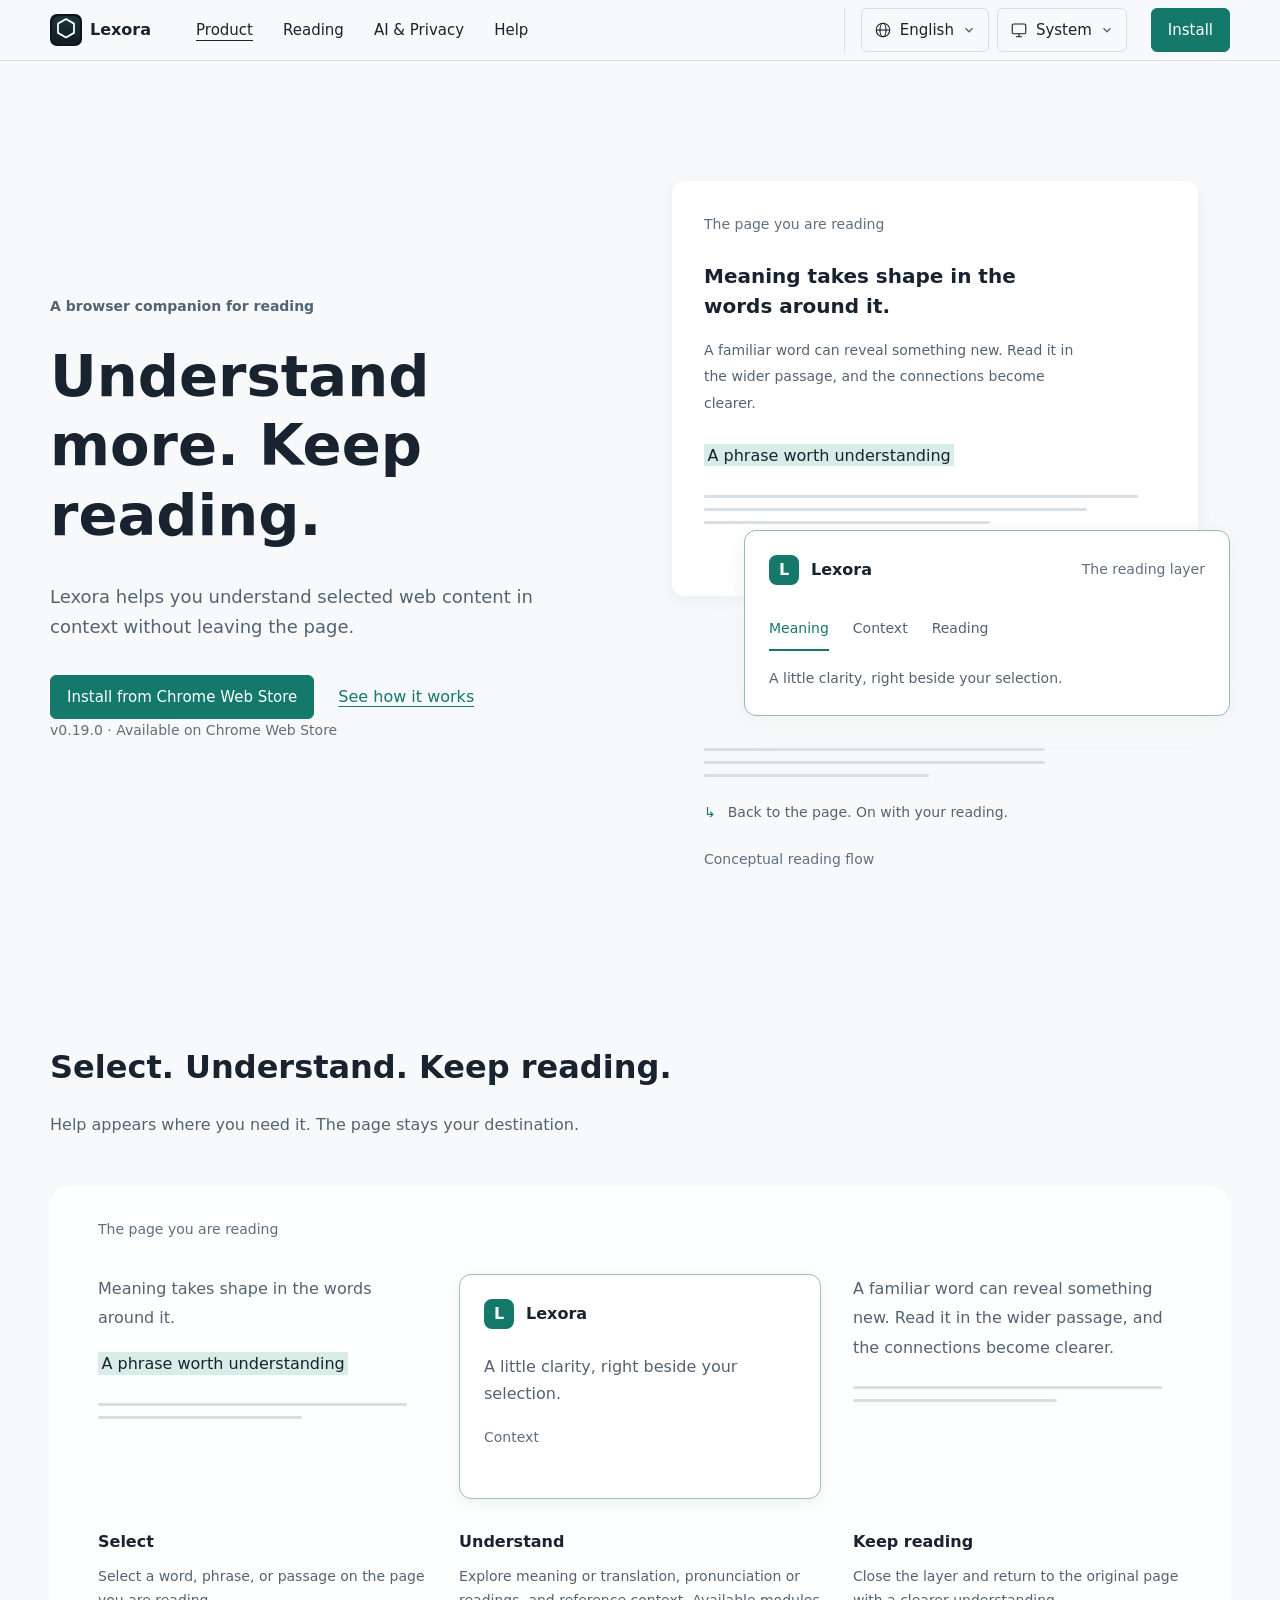
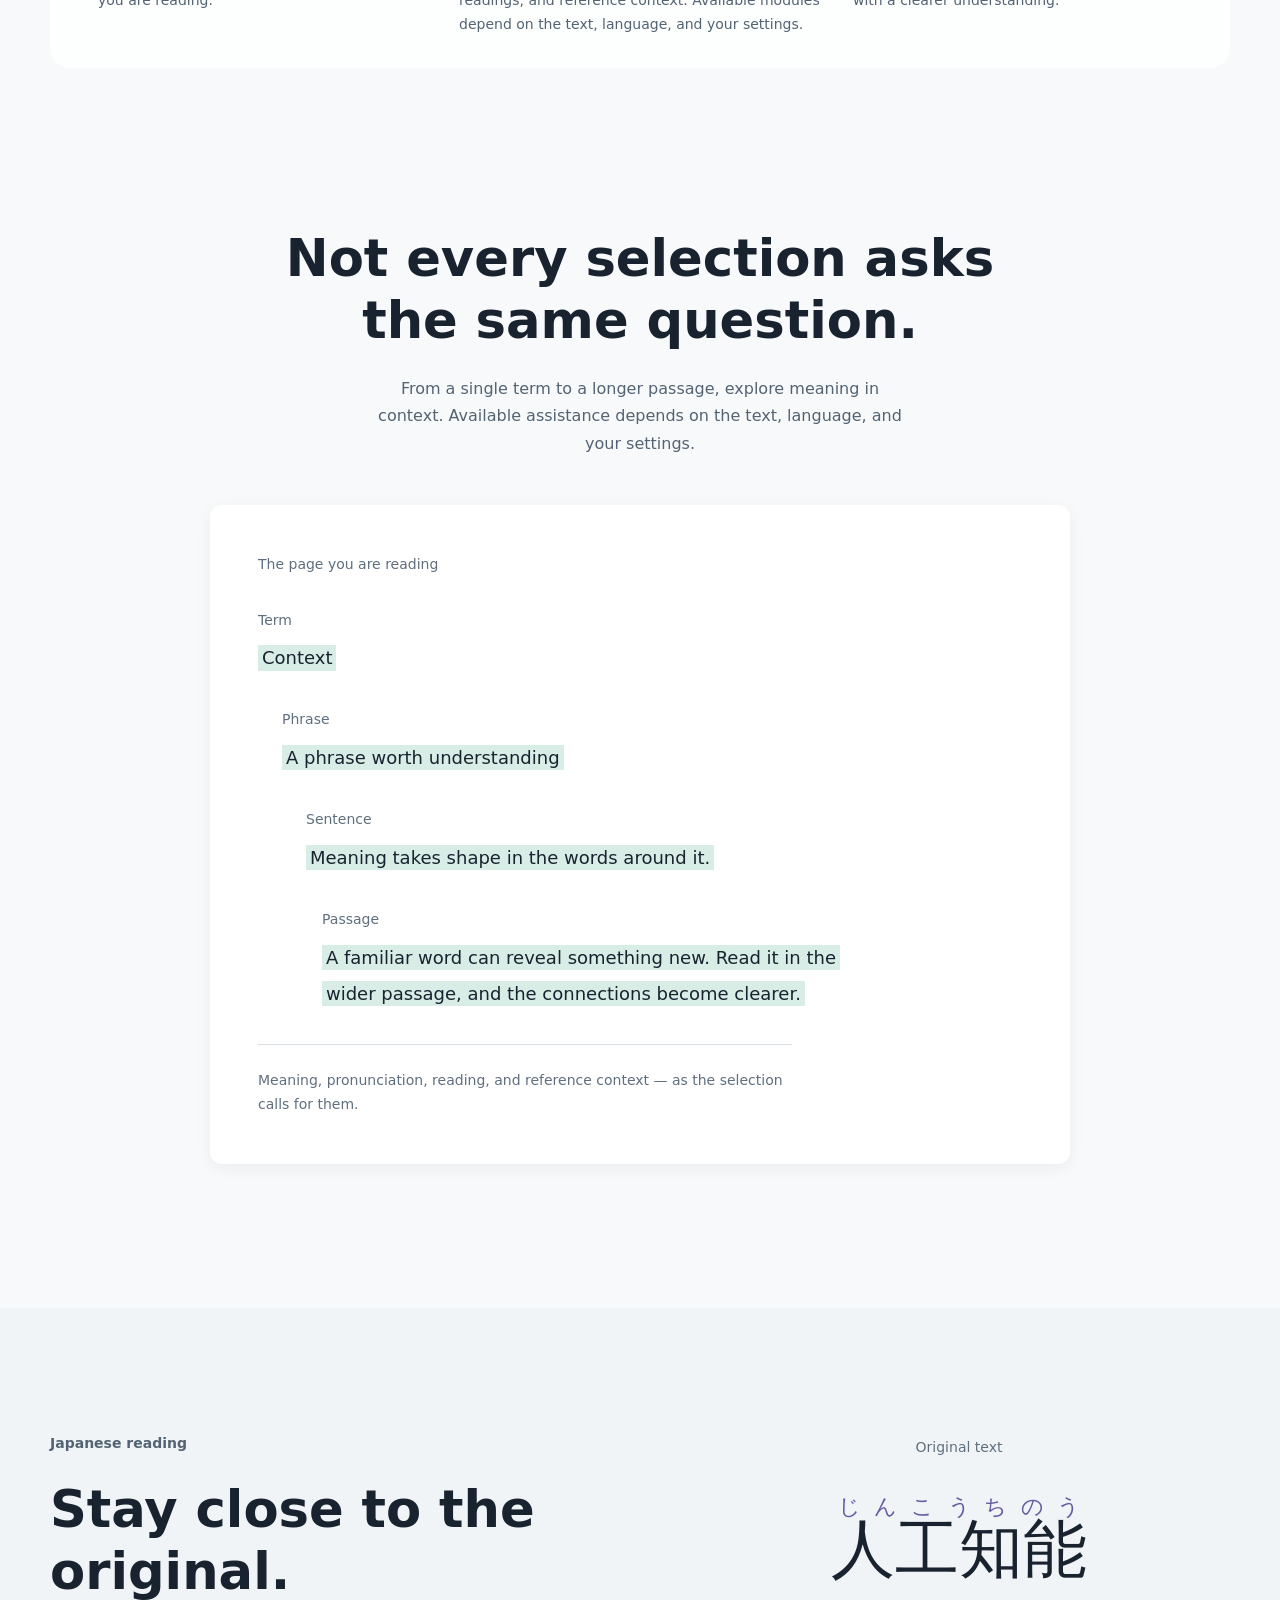
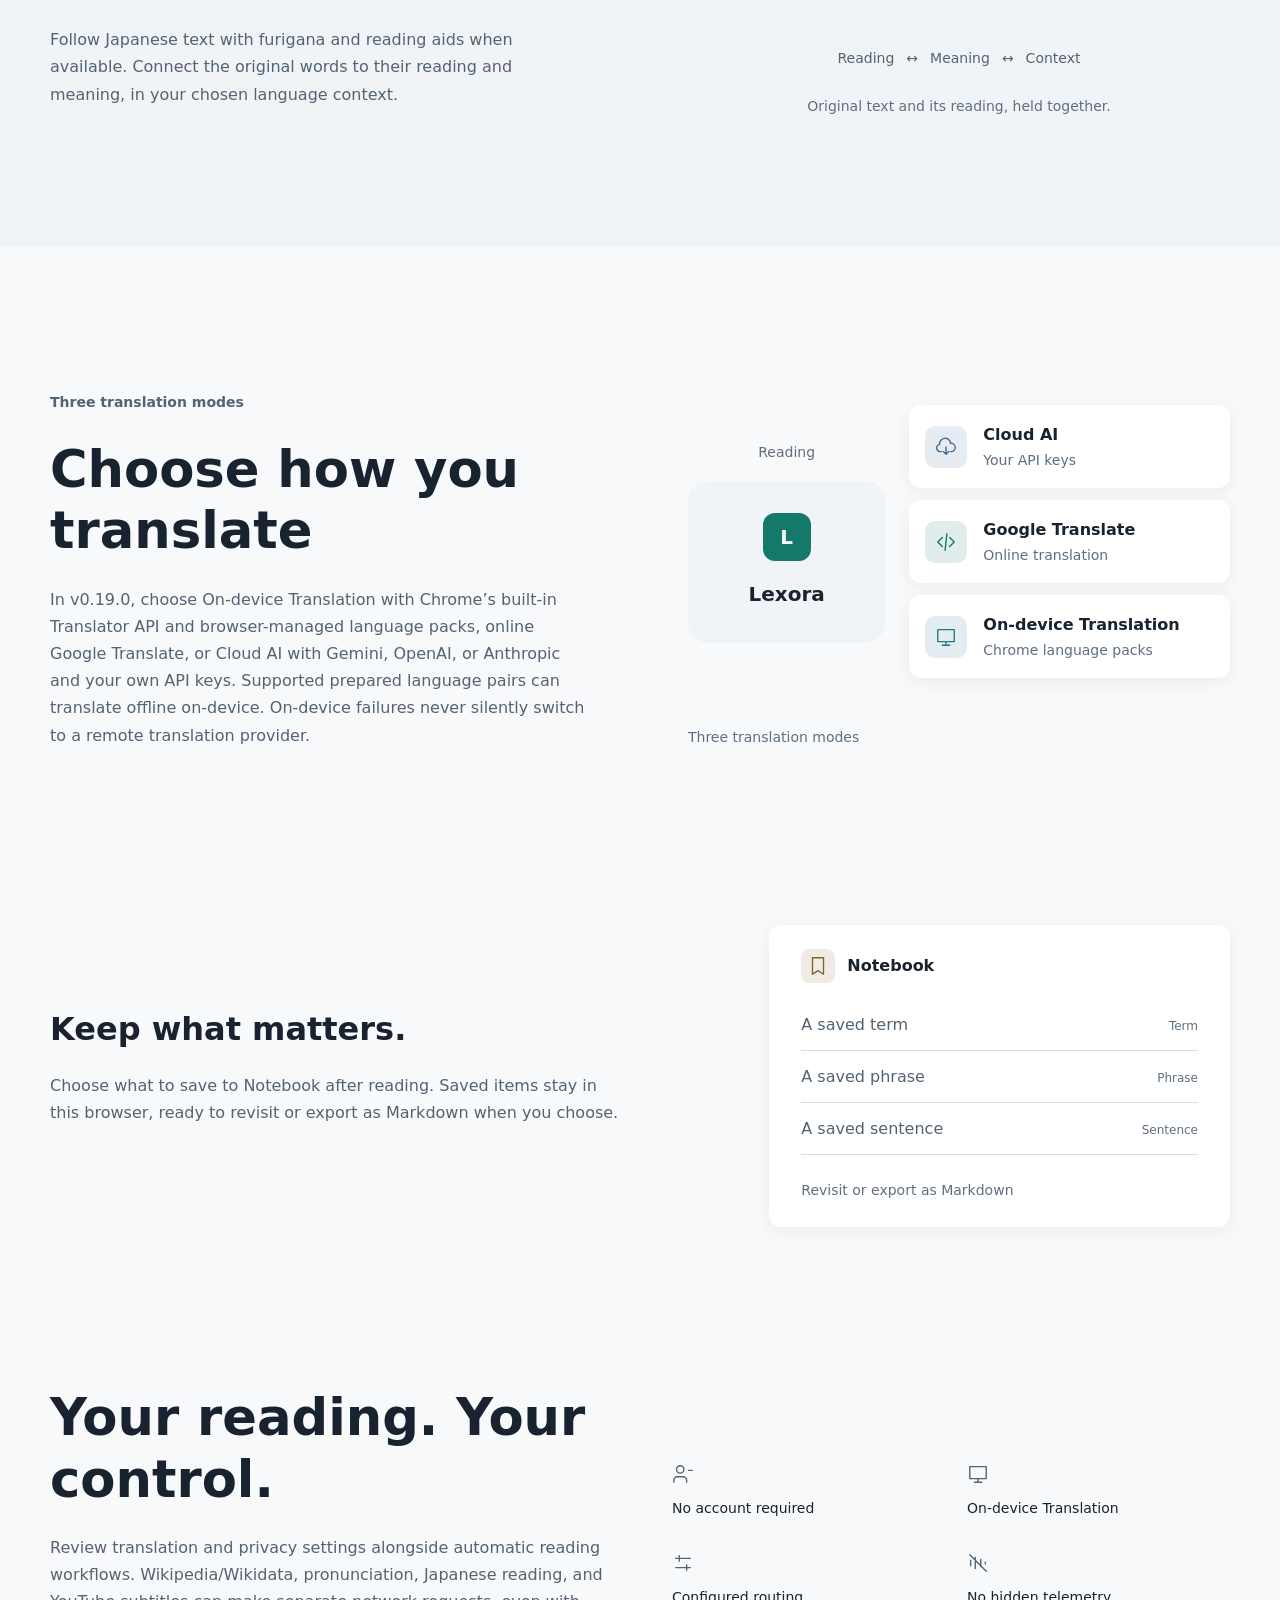
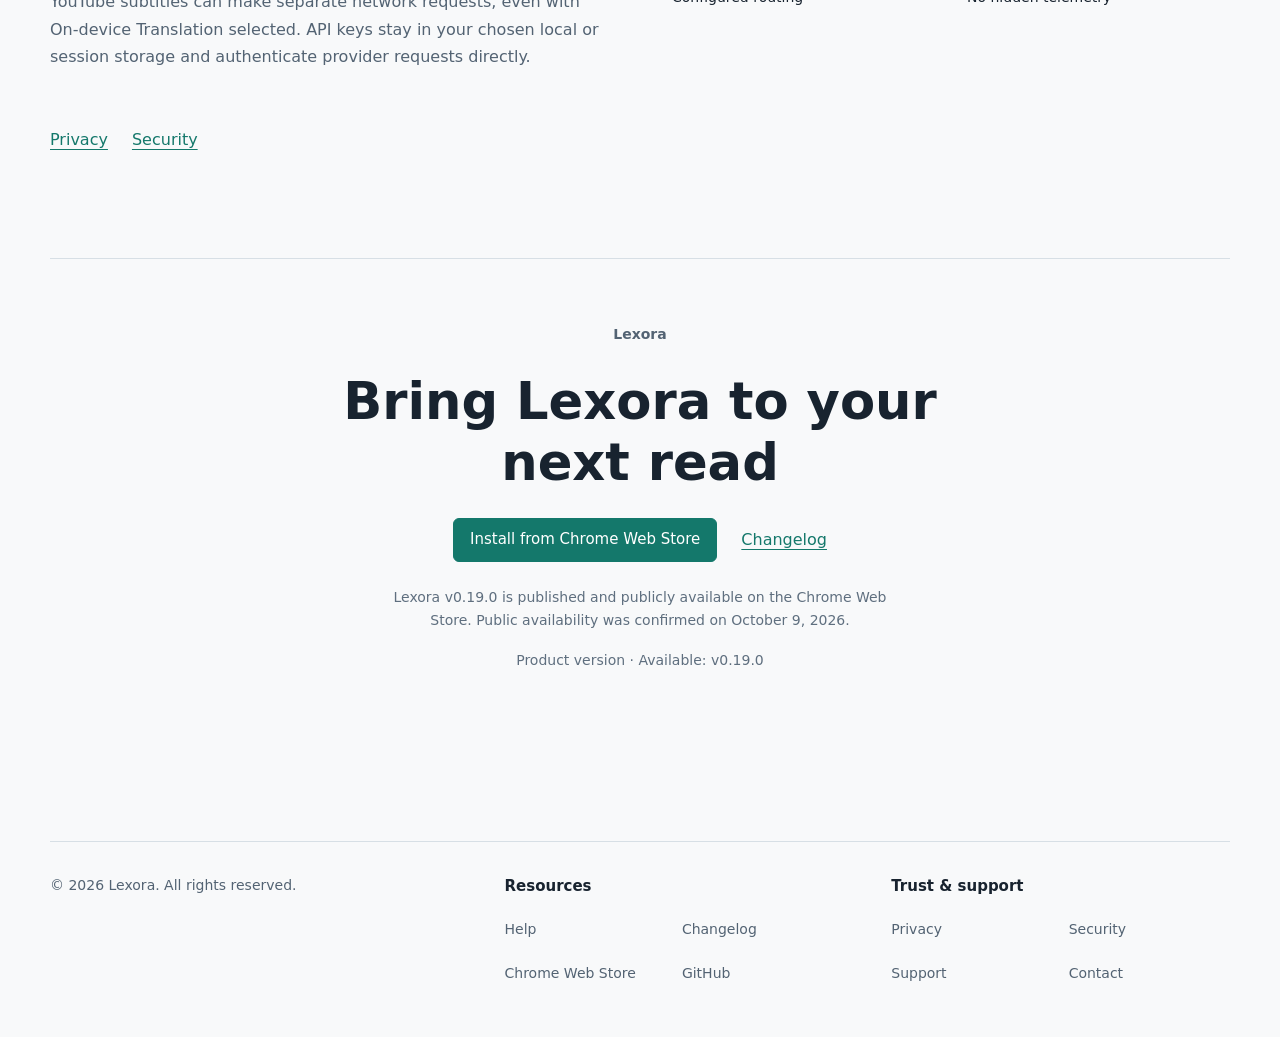
==== commit cbf0e0aa: "deploy: publish lexora-site 705465fa567ba2f61542f5979b9f626fa2352b80" ====
--- a/index.html
+++ b/index.html
@@ -125,7 +125,7 @@
     else if (preference) preference.trigger.focus();
   });
 })();
-</script> <main id="top" tabindex="-1">   <div class="home"> <section class="home-intro wrap" id="product" aria-labelledby="home-title"> <div class="home-intro-copy"> <p class="home-kicker" data-i18n="home_intro">A browser companion for reading</p> <h1 id="home-title" data-i18n="home_title">Understand more. Keep reading.</h1> <p class="home-lead" data-i18n="hero_lead">Lexora helps you understand selected web content in context without leaving the page.</p> <div class="home-actions"> <a class="btn btn-primary" href="https://chromewebstore.google.com/detail/lexora-language-assistant/fbobmnpemmhjjloalogeaapfceefgopf" data-i18n="hero_cta_install">Install from Chrome Web Store</a> <a class="home-text-link" href="#reading-workflow" data-i18n="home_workflow_link">See how it works</a> </div> <p class="release-note" data-i18n="hero_eyebrow">v0.19.0 · Chrome Web Store review pending</p> </div> <figure class="reading-layer" aria-labelledby="layer-caption"> <div class="article-fragment"> <p class="visual-label" data-i18n="v3_article">The page you are reading</p> <p class="article-title" data-i18n="polish_sentence">Meaning takes shape in the words around it.</p> <p class="article-prose" data-i18n="polish_passage">A familiar word can reveal something new. Read it in the wider passage, and the connections become clearer.</p> <mark data-i18n="v3_selection">A phrase worth understanding</mark> <div class="article-lines" aria-hidden="true"><i></i><i></i><i></i></div> </div> <div class="context-layer"> <div class="layer-heading"><span class="layer-mark" aria-hidden="true">L</span><strong>Lexora</strong><span class="visual-label" data-i18n="v3_layer">The reading layer</span></div> <ul class="layer-labels"><li data-i18n="v3_meaning">Meaning</li><li data-i18n="v3_context">Context</li><li data-i18n="v3_reading">Reading</li></ul> <p data-i18n="v3_layer_body">A little clarity, right beside your selection.</p> </div> <div class="article-continuation" aria-hidden="true"><i></i><i></i><i></i></div> <p class="reading-return"><span aria-hidden="true">↳</span><span data-i18n="v3_resume">Back to the page. On with your reading.</span></p> <figcaption id="layer-caption" data-i18n="v3_concept">Conceptual reading flow</figcaption> </figure> </section> <section class="wrap home-section reading-flow" id="reading-workflow" tabindex="-1" aria-labelledby="workflow-title"> <div class="section-heading"><span class="section-number" aria-hidden="true">01</span><div><h2 id="workflow-title" data-i18n="v3_flow_title">Select. Understand. Keep reading.</h2><p data-i18n="v3_flow_body">Help appears where you need it. The page stays your destination.</p></div></div> <div class="flow-environment"> <p class="visual-label" data-i18n="v3_article">The page you are reading</p> <ol class="flow-sequence"> <li class="flow-select"><div class="flow-text"><p data-i18n="polish_sentence">Meaning takes shape in the words around it.</p><mark data-i18n="v3_selection">A phrase worth understanding</mark><div class="article-lines" aria-hidden="true"><i></i><i></i></div></div><h3 data-i18n="v3_select">Select</h3><p data-i18n="home_select_body">Select a word, phrase, or passage on the page you are reading.</p></li> <li class="flow-understand"><div class="flow-result"><div class="layer-heading"><span class="layer-mark" aria-hidden="true">L</span><strong>Lexora</strong></div><p data-i18n="v3_layer_body">A little clarity, right beside your selection.</p><span class="visual-label" data-i18n="v3_context">Context</span></div><h3 data-i18n="v3_understand">Understand</h3><p data-i18n="home_assist_body">Explore meaning or translation, pronunciation or readings, and reference context. Available modules depend on the text, language, and your settings.</p></li> <li class="flow-continue"><div class="flow-text"><p data-i18n="polish_passage">A familiar word can reveal something new. Read it in the wider passage, and the connections become clearer.</p><div class="article-lines" aria-hidden="true"><i></i><i></i></div></div><h3 data-i18n="v3_continue">Keep reading</h3><p data-i18n="v3_continue_body">Close the layer and return to the original page with a clearer understanding.</p></li> </ol> </div> </section> <section class="wrap home-section context-intelligence" aria-labelledby="context-title"> <div class="section-heading"><div><h2 id="context-title" data-i18n="v3_context_title">Not every selection asks the same question.</h2><p data-i18n="v3_context_body">From a single term to a longer passage, explore meaning in context. Available assistance depends on the text, language, and your settings.</p></div></div> <figure class="selection-spectrum" aria-labelledby="context-field-label"> <p id="context-field-label" class="visual-label" data-i18n="v3_article">The page you are reading</p> <ol> <li><span data-i18n="v3_term">Term</span><div class="selection-sample"><mark data-i18n="v3_context">Context</mark></div></li> <li><span data-i18n="v3_phrase">Phrase</span><div class="selection-sample"><mark data-i18n="v3_selection">A phrase worth understanding</mark></div></li> <li><span data-i18n="v3_sentence">Sentence</span><div class="selection-sample"><mark data-i18n="polish_sentence">Meaning takes shape in the words around it.</mark></div></li> <li><span data-i18n="v3_passage">Passage</span><div class="selection-sample"><mark data-i18n="polish_passage">A familiar word can reveal something new. Read it in the wider passage, and the connections become clearer.</mark></div></li> </ol> <figcaption data-i18n="v3_grounding">Meaning, pronunciation, reading, and reference context — as the selection calls for them.</figcaption> </figure> </section> <section class="home-japanese home-section" id="japanese" tabindex="-1" aria-labelledby="japanese-title"> <div class="wrap editorial-split"> <div><p class="home-kicker" data-i18n="v3_japanese">Japanese reading</p><h2 id="japanese-title" data-i18n="v3_japanese_title">Stay close to the original.</h2><p data-i18n="v3_japanese_body">Follow Japanese text with furigana and reading aids when available. Connect the original words to their reading and meaning, in your chosen language context.</p></div> <figure class="japanese-reading"> <p class="visual-label" data-i18n="v3_original">Original text</p> <ruby lang="ja">人工知能<rp>（</rp><rt>じんこうちのう</rt><rp>）</rp></ruby> <div class="reading-relationship"><span data-i18n="v3_reading">Reading</span><span aria-hidden="true">↔</span><span data-i18n="v3_meaning">Meaning</span><span aria-hidden="true">↔</span><span data-i18n="v3_context">Context</span></div> <figcaption data-i18n="v3_japanese_caption">Original text and its reading, held together.</figcaption> </figure> </div> </section> <section class="wrap home-section editorial-split home-ai" id="ai-privacy" tabindex="-1" aria-labelledby="ai-title"> <div><p class="home-kicker" data-i18n="v3_routing">Three translation modes</p><h2 id="ai-title" data-i18n="home_ai_title">Choose how you translate</h2><p data-i18n="home_ai_body">In v0.19.0, choose On-device Translation with Chrome’s built-in Translator API and browser-managed language packs, online Google Translate, or Cloud AI with Gemini, OpenAI, or Anthropic and your own API keys. Supported prepared language pairs can translate offline on-device. On-device failures never silently switch to a remote translation provider.</p></div> <figure class="ai-routing" aria-labelledby="routing-caption"> <div class="routing-origin"><span data-i18n="pill_reading">Reading</span><div class="routing-core"><span class="layer-mark" aria-hidden="true">L</span><strong>Lexora</strong></div></div> <ul class="routing-branches"> <li class="route-cloud"><svg class="home-icon" viewBox="0 0 24 24" fill="none" stroke="currentColor" stroke-width="1.5" stroke-linecap="round" stroke-linejoin="round" aria-hidden="true"><path d="M7 17H6a4 4 0 0 1-1-7.9A6 6 0 0 1 17 8a4.5 4.5 0 0 1 1 9h-1 M12 12v8m-3-3 3 3 3-3"></path></svg><div><strong data-i18n="v3_cloud">Cloud AI</strong><span data-i18n="v3_cloud_note">Your API keys</span></div></li> <li class="route-google"><svg class="home-icon" viewBox="0 0 24 24" fill="none" stroke="currentColor" stroke-width="1.5" stroke-linecap="round" stroke-linejoin="round" aria-hidden="true"><path d="m8 7-5 5 5 5m8-10 5 5-5 5m-3-14-2 18"></path></svg><div><strong data-i18n="v3_google">Google Translate</strong><span data-i18n="v3_google_note">Online translation</span></div></li> <li class="route-local"><svg class="home-icon" viewBox="0 0 24 24" fill="none" stroke="currentColor" stroke-width="1.5" stroke-linecap="round" stroke-linejoin="round" aria-hidden="true"><path d="M3 4h18v13H3zM8 21h8m-4-4v4"></path></svg><div><strong data-i18n="v3_ondevice">On-device Translation</strong><span data-i18n="v3_ondevice_note">Chrome language packs</span></div></li> </ul> <figcaption id="routing-caption" data-i18n="v3_routing">Three translation modes</figcaption> </figure> </section> <section class="wrap home-section editorial-split home-saved" aria-labelledby="saved-title"> <div><h2 id="saved-title" data-i18n="v3_save_title">Keep what matters.</h2><p data-i18n="v3_save_body">Choose what to save to Notebook after reading. Saved items stay in this browser, ready to revisit or export as Markdown when you choose.</p></div> <div class="saved-fragments"> <div class="saved-heading"><svg class="home-icon" viewBox="0 0 24 24" fill="none" stroke="currentColor" stroke-width="1.5" stroke-linecap="round" stroke-linejoin="round" aria-hidden="true"><path d="M6 3h12v18l-6-4-6 4z"></path></svg><strong>Notebook</strong></div> <ul><li><span data-i18n="v3_saved_term">A saved term</span><span class="visual-label" data-i18n="v3_term">Term</span></li><li><span data-i18n="v3_saved_phrase">A saved phrase</span><span class="visual-label" data-i18n="v3_phrase">Phrase</span></li><li><span data-i18n="v3_saved_sentence">A saved sentence</span><span class="visual-label" data-i18n="v3_sentence">Sentence</span></li></ul> <p class="visual-label" data-i18n="v3_export">Revisit or export as Markdown</p> </div> </section> <section class="wrap home-section home-trust" aria-labelledby="home-trust-title"> <div class="section-heading"><span class="section-number" aria-hidden="true">↳</span><div><h2 id="home-trust-title" data-i18n="v3_trust_title">Your reading. Your control.</h2><p data-i18n="home_trust_body">Review translation and privacy settings alongside automatic reading workflows. Wikipedia/Wikidata, pronunciation, Japanese reading, and YouTube subtitles can make separate network requests, even with On-device Translation selected. API keys stay in your chosen local or session storage and authenticate provider requests directly.</p></div></div> <ul class="trust-facts"><li><svg class="home-icon" viewBox="0 0 24 24" fill="none" stroke="currentColor" stroke-width="1.5" stroke-linecap="round" stroke-linejoin="round" aria-hidden="true"><path d="M16 21v-2a4 4 0 0 0-4-4H6a4 4 0 0 0-4 4v2M9 3a4 4 0 1 0 0 8 4 4 0 0 0 0-8m9 5h4"></path></svg><span data-i18n="v3_no_account">No account required</span></li><li><svg class="home-icon" viewBox="0 0 24 24" fill="none" stroke="currentColor" stroke-width="1.5" stroke-linecap="round" stroke-linejoin="round" aria-hidden="true"><path d="M3 4h18v13H3zM8 21h8m-4-4v4"></path></svg><span data-i18n="v3_ondevice_available">On-device Translation</span></li><li><svg class="home-icon" viewBox="0 0 24 24" fill="none" stroke="currentColor" stroke-width="1.5" stroke-linecap="round" stroke-linejoin="round" aria-hidden="true"><path d="M4 7h16M4 17h16M8 4v6m8 4v6"></path></svg><span data-i18n="v3_explicit">Configured routing</span></li><li><svg class="home-icon" viewBox="0 0 24 24" fill="none" stroke="currentColor" stroke-width="1.5" stroke-linecap="round" stroke-linejoin="round" aria-hidden="true"><path d="M4 9v6m5-9v12m6-10v8m5-5v2M3 3l18 18"></path></svg><span data-i18n="v3_telemetry">No hidden telemetry</span></li></ul> <div class="home-actions"><a class="home-text-link" href="/privacy" data-i18n="footer_privacy">Privacy</a><a class="home-text-link" href="/security" data-i18n="footer_security">Security</a></div> </section> <section class="wrap home-section home-install" aria-labelledby="home-install-title"> <p class="home-kicker">Lexora</p> <h2 id="home-install-title" data-i18n="home_install_title">Bring Lexora to your next read</h2> <div class="home-actions"><a class="btn btn-primary" href="https://chromewebstore.google.com/detail/lexora-language-assistant/fbobmnpemmhjjloalogeaapfceefgopf" data-i18n="hero_cta_install">Install from Chrome Web Store</a><a class="home-text-link" href="/changelog" data-i18n="shell_changelog">Changelog</a></div> <p class="release-note" data-i18n="install_notice_body">v0.19.0 has been submitted for Chrome Web Store review; public publication is not confirmed. The existing listing remains available. v0.18.4 is the last recorded published baseline. Check the listing for the version currently offered.</p> <p class="release-note"><span data-i18n="home_release">Product version · Store review pending</span>: v0.19.0</p> </section> </div>  </main> <footer class="footer"> <div class="wrap footer-inner"> <div>&copy; 2026 Lexora. <span data-i18n="footer_rights">All rights reserved.</span></div> <div class="footer-group"> <strong data-i18n="shell_resources">Resources</strong> <div class="footer-links"> <a href="/help" data-i18n="shell_help">Help</a> <a href="/changelog" data-i18n="shell_changelog">Changelog</a> <a href="https://chromewebstore.google.com/detail/lexora-language-assistant/fbobmnpemmhjjloalogeaapfceefgopf" target="_blank" rel="noreferrer" data-i18n="footer_chrome">Chrome Web Store</a> <a href="https://github.com/lexora-project/lexora" target="_blank" rel="noreferrer">GitHub</a> </div> </div> <div class="footer-group"> <strong data-i18n="shell_trust">Trust & support</strong> <div class="footer-links"> <a href="/privacy" data-i18n="footer_privacy">Privacy</a> <a href="/security" data-i18n="footer_security">Security</a> <a href="/support" data-i18n="footer_support">Support</a> <a href="mailto:lexora.dev@proton.me" data-i18n="footer_contact">Contact</a> </div> </div> </div> </footer>  <script type="module">function f(i=document.querySelector(".home")){if(!i)return;const o=window.matchMedia("(prefers-reduced-motion: reduce)");if(o.matches||!("IntersectionObserver"in window))return;const s=i.querySelectorAll(".reading-layer, .flow-environment, .selection-spectrum, .japanese-reading, .ai-routing, .saved-fragments, .home-install"),r=new Set(s);let n;function c(){n?.disconnect(),i?.classList.remove("motion-ready"),s.forEach(t=>t.classList.remove("motion-active")),r.clear(),i?.removeEventListener("focusin",a),o.removeEventListener("change",d),window.removeEventListener("pagehide",c)}function a(t){for(const e of s)e.contains(t.target)&&(r.delete(e),n?.unobserve(e),e.classList.remove("motion-active"));r.size||n?.disconnect()}function d(){o.matches&&c()}try{n=new IntersectionObserver(t=>{for(const e of t)!e.isIntersecting||!r.has(e.target)||(r.delete(e.target),n?.unobserve(e.target),e.target.contains(document.activeElement)||e.target.classList.add("motion-active"));r.size||n?.disconnect()},{threshold:.12}),o.addEventListener("change",d),window.addEventListener("pagehide",c,{once:!0}),i.addEventListener("focusin",a),i.classList.add("motion-ready"),s.forEach(t=>n?.observe(t))}catch{c()}}f();</script>  <script type="application/json" id="lx-i18n">{"defaultLocale":"en","locales":["en","vi","ja","ko"],"translations":{"en":{"v3_layer":"The reading layer","polish_sentence":"Meaning takes shape in the words around it.","polish_passage":"A familiar word can reveal something new. Read it in the wider passage, and the connections become clearer.","v3_concept":"Conceptual reading flow","v3_article":"The page you are reading","v3_selection":"A phrase worth understanding","v3_meaning":"Meaning","v3_context":"Context","v3_reading":"Reading","v3_layer_body":"A little clarity, right beside your selection.","v3_resume":"Back to the page. On with your reading.","v3_flow_title":"Select. Understand. Keep reading.","v3_flow_body":"Help appears where you need it. The page stays your destination.","v3_select":"Select","v3_understand":"Understand","v3_continue":"Keep reading","v3_continue_body":"Close the layer and return to the original page with a clearer understanding.","v3_context_title":"Not every selection asks the same question.","v3_context_body":"From a single term to a longer passage, explore meaning in context. Available assistance depends on the text, language, and your settings.","v3_term":"Term","v3_phrase":"Phrase","v3_sentence":"Sentence","v3_passage":"Passage","v3_grounding":"Meaning, pronunciation, reading, and reference context — as the selection calls for them.","v3_japanese":"Japanese reading","v3_japanese_title":"Stay close to the original.","v3_japanese_body":"Follow Japanese text with furigana and reading aids when available. Connect the original words to their reading and meaning, in your chosen language context.","v3_original":"Original text","v3_japanese_caption":"Original text and its reading, held together.","v3_cloud":"Cloud AI","v3_google":"Google Translate","v3_ondevice":"On-device Translation","v3_cloud_note":"Your API keys","v3_google_note":"Online translation","v3_ondevice_note":"Chrome language packs","v3_routing":"Three translation modes","v3_save_title":"Keep what matters.","v3_save_body":"Choose what to save to Notebook after reading. Saved items stay in this browser, ready to revisit or export as Markdown when you choose.","v3_saved_term":"A saved term","v3_saved_phrase":"A saved phrase","v3_saved_sentence":"A saved sentence","v3_export":"Revisit or export as Markdown","v3_trust_title":"Your reading. Your control.","v3_no_account":"No account required","v3_ondevice_available":"On-device Translation","v3_explicit":"Configured routing","v3_telemetry":"No hidden telemetry","help_network_title":"Automatic reading and network requests","help_network_body":"Wikipedia/Wikidata reference lookups, pronunciation, and Japanese reading may make network requests independently of translation mode. Automatic activation and pronunciation can trigger requests when enabled. Review those settings separately; choosing On-device Translation does not make every reading feature offline.","help_dualsubs_title":"YouTube DualSubs","help_dualsubs_body":"On supported YouTube videos, DualSubs displays original and translated captions. It is enabled by default and may load captions automatically from YouTube, including existing session cookies. Caption translation uses YouTube’s service independently of Reading Panel mode and Cloud AI keys. Turn it off in settings or player controls.","release_190_title":"Browser-native Translation","release_190_summary":"v0.19.0 has been submitted to Chrome Web Store for review. Public publication is not confirmed; the existing listing remains available.","release_190_0":"Added On-device Translation using Chrome’s built-in Translator API, with in-panel language-pack preparation, progress, cancellation, and retry guidance.","release_190_1":"Choose On-device Translation, online Google Translate, or Cloud AI with user-supplied Gemini, OpenAI, or Anthropic keys. Supported prepared pairs can translate offline on-device; failures never silently select a remote provider.","release_190_2":"Improved Cloud AI connection handling and translation-mode persistence. Removed Ollama and custom endpoint support; legacy endpoint selections migrate to On-device Translation.","release_190_3":"Reading Panel, Japanese reading and pronunciation, Wikipedia/Wikidata, Notebook, and YouTube DualSubs remain available with their own settings and network behavior.","shell_appearance":"Appearance","shell_theme_system":"System","shell_theme_light":"Light","shell_theme_dark":"Dark","release_intro":"Public release notes for the Lexora extension.","release_version":"Version","release_current":"Store review pending","release_historical":"Historical release","guide_intro":"Install from the Chrome Web Store, then start with a selection on a web page.","guide_start":"Start reading","guide_select":"Select a word, phrase, or passage on a web page where Lexora is enabled.","guide_help":"Need a hand?","guide_help_body":"Use Help to get started, or contact Support if installation or reading does not work as expected.","guide_dev_enable":"Open this address in Chrome and enable Developer Mode.","guide_dev_load":"Choose Load unpacked, then select this folder inside the extracted package.","help_title":"Read with Lexora","help_intro":"A short guide to understanding selected text, using reading aids, and returning to saved items.","help_result_title":"Read the result in context","help_result_body":"Review the meaning or translation in the Lexora panel, then continue reading the original page. Available modules depend on the text, language, enabled features, and your settings.","help_reading_title":"Japanese readings and pronunciation","help_reading_body":"Use furigana when available to follow Japanese text. Pronunciation playback is available for supported languages; reading aids may vary with the selected text and settings.","help_save_title":"Save and return with Notebook","help_save_body":"Explicitly save a selection from the reading panel, then find it in Notebook in Lexora Options. Entries stay in this browser. Search, delete, or export them as Markdown when you choose. Saving is unavailable in incognito tabs.","help_provider_title":"Translation modes and references","help_provider_body":"In Options, choose On-device Translation, Google Translate (online, the default), or Cloud AI. On-device uses Chrome’s built-in Translator API; prepare browser-managed language packs in the Reading Panel. Availability depends on Chrome, the document, and the language pair. Supported prepared pairs work offline; failures never silently switch to a remote translation provider. Cloud AI uses your keys for Gemini, OpenAI, or Anthropic. Save keys in local or session storage; Test connection sends a fixed test phrase to the selected cloud provider.","help_trouble_title":"If something is missing","help_trouble_body":"Check page access, language pair, translation mode, and privacy settings in Options. For On-device Translation, follow the panel’s preparation progress or retry guidance; the API or pair may be unavailable. Online services need a connection. Contact Support with your installed version and steps tried, leaving out private text and credentials.","product_view_full":"View full screenshot","product_notebook_caption":"Return to saved items in Notebook, a separate Lexora Options surface. Saves stay in this browser; export is available when you choose.","product_notebook_alt":"Lexora Notebook with local-only storage information, search and filters, three saved Wikipedia items, and Markdown export.","product_ja_alt":"Japanese Wikipedia selection 人工知能 with Lexora showing furigana じんこうちのう and Vietnamese trí tuệ nhân tạo.","product_en_alt":"English Wikipedia text with “Artificial intelligence” selected and the Lexora panel showing “Trí tuệ nhân tạo”.","home_intro":"A browser companion for reading","home_title":"Understand more. Keep reading.","home_workflow_link":"See how it works","home_proof_caption":"English → Vietnamese lookup in the desktop Lexora reading panel.","home_workflow_title":"From a selection back to your reading","home_select":"Select what you want to understand","home_select_body":"Select a word, phrase, or passage on the page you are reading.","home_assist":"Check meaning in context","home_assist_body":"Explore meaning or translation, pronunciation or readings, and reference context. Available modules depend on the text, language, and your settings.","home_continue":"Continue, or save for later","home_continue_body":"Return to the page, or explicitly save a selection to Notebook to revisit it later.","home_languages_title":"Two reading contexts, one familiar flow","home_english":"English → Vietnamese","home_english_body":"Read an English page with Vietnamese as your target language. Check selected text in context and use pronunciation support when available.","home_japanese":"Japanese → Vietnamese","home_japanese_body":"Read Japanese with Vietnamese as your target language. Furigana and related reading aids can help you follow the original text when available.","home_english_caption":"Selected “Artificial intelligence” with the Vietnamese result “Trí tuệ nhân tạo”.","home_japanese_caption":"Selected 人工知能, its reading じんこうちのう, and a Vietnamese result in Lexora.","home_trust_title":"Your reading, your settings","home_trust_body":"Review translation and privacy settings alongside automatic reading workflows. Wikipedia/Wikidata, pronunciation, Japanese reading, and YouTube subtitles can make separate network requests, even with On-device Translation selected. API keys stay in your chosen local or session storage and authenticate provider requests directly.","home_ai_title":"Choose how you translate","home_ai_body":"In v0.19.0, choose On-device Translation with Chrome’s built-in Translator API and browser-managed language packs, online Google Translate, or Cloud AI with Gemini, OpenAI, or Anthropic and your own API keys. Supported prepared language pairs can translate offline on-device. On-device failures never silently switch to a remote translation provider.","home_install_title":"Bring Lexora to your next read","home_release":"Product version · Store review pending","shell_menu":"Menu","shell_skip":"Skip to content","shell_primary":"Primary","shell_language":"Language","shell_home":"Lexora home","shell_resources":"Resources","shell_help":"Help","shell_changelog":"Changelog","shell_trust":"Trust & support","nav_product":"Product","nav_reading":"Reading","nav_ai_privacy":"AI & Privacy","nav_install":"Install","nav_privacy":"Privacy","nav_support":"Support","nav_github":"GitHub","hero_eyebrow":"v0.19.0 · Chrome Web Store review pending","hero_h1":"AI-assisted multilingual reading layer for your browser.","hero_lead":"Lexora helps you understand selected web content in context without leaving the page.","hero_cta_install":"Install from Chrome Web Store","hero_cta_project":"View project","hero_signal_label":"Current status","hero_signal_title":"A focused reading layer, not a crowded utility stack.","hero_signal_copy":"The goal is clear comprehension: selected text, contextual explanation, and an interface that stays out of the reading flow.","pill_reading":"Reading","pill_translation":"Translation","pill_explanation":"Explanation","pill_multilingual":"Multilingual","manifesto_kicker":"Manifesto","manifesto_title":"Built to reduce friction, not add another layer of it.","manifesto_body_0":"Lexora is being shaped as a focused reading environment rather than a crowded utility stack. The direction is deliberate: faster comprehension, cleaner context, and tooling that stays out of the way when the work matters.","manifesto_body_1":"This is not a race to look loud. It is a quiet push toward a sharper reading and translation layer that respects focus, precision, and long-session usability.","status_kicker":"Status","status_h2":"v0.19.0 is under Store review.","status_body":"v0.19.0 has been submitted for Chrome Web Store review; public publication is not confirmed. The existing listing remains available. v0.18.4 is the last recorded published baseline. Check the listing for the version currently offered.","si_0_title":"Build state","si_0_body":"v0.19.0 has been submitted for Chrome Web Store review; public publication is not confirmed. The existing listing remains available. v0.18.4 is the last recorded published baseline. Check the listing for the version currently offered.","si_1_title":"Public website","si_1_body":"v0.19.0 has been submitted for Chrome Web Store review; public publication is not confirmed. The existing listing remains available. v0.18.4 is the last recorded published baseline. Check the listing for the version currently offered.","si_2_title":"Install","si_2_body":"Install Lexora from the Chrome Web Store. No Developer Mode or manual steps required.","hm_0_title":"Reading-first","hm_0_body":"Built around comprehension flow rather than settings clutter.","hm_1_title":"Context-aware","hm_1_body":"Designed for selected text, surrounding meaning, and clear explanations.","hm_2_title":"Release posture","hm_2_body":"v0.19.0 has been submitted for Chrome Web Store review; public publication is not confirmed. The existing listing remains available. v0.18.4 is the last recorded published baseline. Check the listing for the version currently offered.","features_kicker":"Core features","features_h2":"Understand selected web content without leaving the page.","feat_0_title":"Contextual translation","feat_0_body":"Translate selected text without breaking reading flow. Lexora foregrounds context, not raw string conversion.","feat_1_title":"Explanation lane","feat_1_body":"Explain terms, phrases, and passages according to the selected text and the surrounding reading context.","feat_2_title":"Wikipedia grounding","feat_2_body":"Bring relevant entity context into the same reading surface so you do not have to scatter attention across tabs.","feat_3_title":"Pronunciation and TTS","feat_3_body":"Help users check pronunciation while reading English, Vietnamese, and Japanese.","feat_4_title":"Japanese reading support","feat_4_body":"Expose furigana and related reading aids as part of a disciplined language-reading workflow.","feat_5_title":"Privacy controls","feat_5_body":"Outbound text paths, optional provider routing, and redaction options are documented clearly and configured by the user.","trust_kicker":"Privacy & trust","trust_h2":"A clear product surface builds trust.","trust_intro":"No account-first funnel. No overclaiming. The website mirrors the extension's posture: precise, restrained, and reading-first.","trust_0_title":"Tool-first product","trust_0_body":"Lexora helps people understand selected content quickly without forcing account creation or marketing steps into the workflow.","trust_1_title":"Clear outbound-data paths","trust_1_body":"Translation can run on-device or use Google Translate or supported Cloud AI. Enabled reference, pronunciation, reading, and subtitle features have separate network behavior.","trust_2_title":"Operational honesty","trust_2_body":"v0.19.0 has been submitted for Chrome Web Store review; public publication is not confirmed. The existing listing remains available. v0.18.4 is the last recorded published baseline. Check the listing for the version currently offered.","install_hero_badge":"Install","install_hero_title":"Install Lexora","install_hero_body":"Lexora is available on the Chrome Web Store. Install in seconds with no Developer Mode or manual steps required.","install_store_kicker":"Chrome Web Store: recommended","install_store_title":"Install from the Chrome Web Store.","install_store_body":"Install the currently published Lexora version from the Chrome Web Store using the link below. No Developer Mode required.","install_notice_title":"v0.19.0 is under review","install_notice_body":"v0.19.0 has been submitted for Chrome Web Store review; public publication is not confirmed. The existing listing remains available. v0.18.4 is the last recorded published baseline. Check the listing for the version currently offered.","install_store_cta":"Open Chrome Web Store","install_chrome_step_0":"Open the Chrome Web Store listing for Lexora.","install_chrome_step_1":"Click \"Add to Chrome\" and confirm the permissions prompt.","install_chrome_step_2":"Pin the Lexora icon to the Chrome toolbar for quick access.","install_chrome_step_3":"Select text on any web page to open the Lexora reading panel.","install_dev_kicker":"Developer Mode: contributors only","install_dev_title":"For contributors and local development.","install_dev_body":"Developer Mode installation is intended for contributors and local development only. Normal users should install from the Chrome Web Store above.","install_current_version_label":"Product version","install_store_status_label":"Store status","install_store_status_value":"v0.19.0 under review; publication unconfirmed","install_dev_section_title":"Developer Mode install: contributors only","install_dev_section_body":"These steps are for contributors building and testing Lexora locally. Normal users should use the Chrome Web Store.","install_dev_step_0":"Obtain the extension package from the project maintainer.","install_dev_step_1":"Extract the package to a local folder.","install_dev_step_2":"Open chrome://extensions in Chrome and enable Developer Mode.","install_dev_step_3":"Click Load unpacked and select the dist/ folder from the extracted package.","install_dev_step_4":"Open the extension options page to configure languages, providers, and privacy settings.","privacy_hero_badge":"Privacy","privacy_hero_title":"Privacy","privacy_hero_body":"Lexora is explicit about where your text goes and what happens to it.","privacy_version":"Policy for Lexora v0.19.0 · Updated October 9, 2026.","privacy_process_title":"What Lexora processes","privacy_process_body":"Lexora processes selected text and bounded reading context to provide translation, reading assistance, and pronunciation. Depending on the feature, context can include nearby text, a page or section title, and relevant link information. It does not collect a passive browsing history or upload whole pages for translation.","privacy_process_trigger":"In the default Confirm mode, you select text and click the Lexora chip to open the panel. If you choose automatic activation, selecting text opens the panel and starts enabled features automatically. Enabled Wikipedia lookup, automatic pronunciation, and YouTube DualSubs can make requests within their workflows without a separate click for every request.","privacy_where_title":"Three translation modes","privacy_where_body":"Your translation mode controls the translation route. Other enabled features have their own network behavior.","privacy_where_local_label":"On-device Translation","privacy_where_local_body":"Translation runs locally in the Reading Panel using Chrome’s Translator API. Translation text is not sent to a remote translation provider, and errors do not trigger remote translation fallback. Chrome may download browser-managed language packs when you prepare a supported language pair. This mode does not make Wikipedia, pronunciation, or YouTube offline.","privacy_where_translation_label":"Google Translate","privacy_where_translation_body":"Selected text is sent directly to Google’s translation service (translate.googleapis.com), along with source and target language information. This mode does not require or load Cloud AI keys.","privacy_where_cloud_label":"Cloud AI","privacy_where_cloud_body":"Optional translation sends selected text and relevant bounded context, such as nearby text, page or section titles, and glossary hints, directly to OpenAI, Google Gemini, or Anthropic over HTTPS using your own API key. The preferred provider is tried first; other supported providers with saved keys may be tried if needed. Cloud AI failures do not fall back to Google Translate.","privacy_where_note":"Google Translate is the default translation mode. On-device and Google translation do not use Cloud AI credentials. Test connection is a separate action that sends fixed test text to the chosen cloud provider using your key. Lexora does not operate a server or proxy for these requests.","privacy_services_title":"Other reading services","privacy_where_public_label":"Wikipedia and Wikidata","privacy_where_public_body":"When Wikipedia is enabled, selection-derived search terms, article titles, or relevant Wikipedia links can be sent to Wikipedia to retrieve reference context. Wikidata receives entity identifiers (QIDs) to find articles in other languages. Resolution can make several requests automatically; some lookup or excerpt translation paths also use Google Translate independently of the selected translation mode.","privacy_speech_label":"Pronunciation and Japanese reading","privacy_speech_body":"Audio playback can send source or translated text to Google TTS (translate.googleapis.com or translate.google.com). Automatic pronunciation can do this when enabled. A browser speech fallback may use a local or remote voice, depending on the browser and voice. Japanese reading fallback can send text to Google’s service.","privacy_local_label":"Local reading aids","privacy_local_body":"Bundled Japanese tokenization, furigana, and English IPA lookup run locally. Panel rendering and subtitle synchronization also run locally.","privacy_youtube_title":"YouTube DualSubs","privacy_youtube_body":"On YouTube, DualSubs reads video and caption-track information and fetches source and translated captions from YouTube’s timedtext service. Requests include video/track identifiers and language choices and can include your existing YouTube session cookies. DualSubs is enabled by default and can load captions automatically on supported video pages; you can turn it off in settings or the player controls. Caption translation uses YouTube’s service independently of the Reading Panel translation mode and Cloud AI keys. Caption cues are held in the page session for display and synchronization, rather than uploaded to Lexora.","privacy_storage_title":"API keys, storage, and retention","privacy_storage_keys":"Settings and DualSubs preferences are stored in chrome.storage.local in your browser profile. User-provided Cloud AI keys are stored separately in chrome.storage.local (persistent, the default) or chrome.storage.session (temporary for the browser session), according to your choice. Lexora does not sync these through chrome.storage.sync. Keys authenticate requests directly to the relevant provider; they are not sent to Lexora. You can clear saved keys in settings. Browser extension storage is not an encrypted password vault.","privacy_storage_notebook":"Notebook saves are explicit. Entries contain selected text, translation, language pair, selection type, source hostname, and saved date, plus optional explanation, a bounded context snippet, and review metadata. Entries remain in local extension storage until deleted or the extension is removed. You can delete individual entries or all entries, or export Markdown locally. Export excludes full page URLs, page titles, API keys, and diagnostics. Saving from incognito tabs is blocked. Exported files remain under your control and are not removed when you delete Notebook entries.","privacy_storage_cache":"Reading results, translations, lookup data, and subtitle cues may be held in temporary in-memory caches or active UI state. Cache lifetimes vary by feature; Lexora does not promise immediate erasure after each request. On-device translation does not add a translation-result cache. External providers receive normal connection metadata such as your IP address and may retain requests under their own terms and account settings. Lexora cannot delete their records or promise zero retention or no model training by a provider.","privacy_not_title":"What Lexora does not do","privacy_not_0":"Lexora does not sell user data or use it for advertising, credit decisions, or data brokerage.","privacy_not_1":"Lexora does not require a Lexora account to use the extension. Cloud providers may require their own accounts and billing.","privacy_not_2":"Lexora does not include analytics or remote telemetry collection. Local console diagnostics can contain operational metadata and errors; they are not sent to a Lexora telemetry service.","privacy_not_3":"Lexora does not operate a backend that collects your selected text, API keys, Notebook, or browsing history.","privacy_controls_title":"Privacy controls and redaction","privacy_controls_body":"Use settings to choose the translation mode and control Wikipedia, automatic activation, automatic pronunciation, and YouTube DualSubs.","privacy_controls_0":"Choose On-device Translation to keep translation text local, and review other enabled features separately.","privacy_controls_1":"Choose session-only key storage or clear saved keys; delete Notebook entries when no longer needed.","privacy_controls_2":"Redaction settings replace recognized email addresses, IPv4-shaped addresses, and certain known secret-key patterns in supported outbound translation, Cloud AI context, Wikipedia query, and Japanese reading paths. Email and secret-pattern redaction are on by default; IP redaction is off by default.","privacy_controls_note":"Redaction is pattern-based, not a guarantee of anonymization: it does not recognize every secret or sensitive detail. It does not apply universally to all network paths, including pronunciation audio, direct article links, and YouTube caption requests. Avoid selecting confidential text for external processing.","privacy_limited_title":"Chrome Web Store Limited Use","privacy_limited_body":"Lexora’s use and transfer of user data, including information received from Google APIs, adheres to the Chrome Web Store User Data Policy, including its Limited Use requirements. Data is used only to provide the disclosed reading, translation, pronunciation, subtitle, and Notebook features. Transfers to providers described here are limited to what those features need.","privacy_limited_link":"Chrome Web Store User Data Policy — Limited Use","privacy_site_title":"This website","privacy_site_body":"lexora.sh is a static site hosted on GitHub Pages. It does not set tracking cookies, collect form submissions, or run analytics. Your language and theme preferences are stored locally in your browser. Hosting and external service providers may process normal request metadata under their own policies. Contact is by email link; information you choose to send by email is handled to respond to your inquiry.","privacy_contact_title":"Contact","privacy_contact_body":"Privacy questions or data-handling concerns:","support_hero_badge":"Support","support_hero_title":"Support","support_hero_body":"If something is not working, here is where to go.","support_contact_title":"Contact","support_contact_body":"Reach the Lexora team at:","support_paths_title":"Support paths","support_path_general_label":"General usage","support_path_general_body":"install questions, language settings, provider setup","support_path_bug_label":"Bug reports","support_path_bug_body":"reproducible issues with extension behavior","support_path_security_label":"Security reports","support_path_security_body":"report sensitive issues privately. See the","support_path_security_link":"security page","support_path_feedback_label":"Feature feedback","support_path_feedback_body":"suggestions related to reading flow, language workflow, or interface behavior","support_bug_title":"For bug reports, include:","support_bug_0":"browser name and version","support_bug_1":"Lexora version (visible in the extension options page)","support_bug_2":"operating system","support_bug_3":"language pair (source and target language)","support_bug_4":"provider mode (which translation or AI provider is active)","support_bug_5":"reproduction steps","security_hero_badge":"Security","security_hero_title":"Security","security_hero_body":"Security-sensitive issues should be reported privately, not posted publicly.","security_report_title":"Reporting a vulnerability","security_report_body":"Do not post security vulnerabilities publicly: not in GitHub issues, not in public forums, not in social channels. Report sensitive issues by email to:","security_useful_title":"What a useful report includes","security_useful_0":"affected Lexora version","security_useful_1":"browser name and version","security_useful_2":"operating system","security_useful_3":"reproduction steps or a concise proof of concept","security_useful_4":"impact assessment","security_areas_title":"Security-relevant areas in Lexora","security_area_provider_label":"Provider routing","security_area_provider_body":"unintended routing of selected text to external services","security_area_selected_label":"Selected-text handling","security_area_selected_body":"unsafe outbound transmission or unintended exposure of selected content","security_area_message_label":"Extension message boundaries","security_area_message_body":"message spoofing or boundary confusion between page context and extension context","security_area_token_label":"Token and key leakage","security_area_token_body":"AI provider keys or credentials exposed or logged","security_area_privacy_label":"Settings and privacy bypasses","security_area_privacy_body":"circumventing user-configured privacy controls or provider restrictions","security_response_title":"Response","security_response_body":"We will acknowledge security reports and coordinate disclosure timing with the reporter. Public credit is available if desired.","notfound_badge":"Not found","notfound_title":"That page is not here.","notfound_body":"Return to the Lexora homepage to continue.","notfound_cta":"Back to homepage","footer_chrome":"Chrome Web Store","footer_privacy":"Privacy","footer_security":"Security","footer_support":"Support","footer_contact":"Contact","footer_rights":"All rights reserved."},"vi":{"v3_layer":"Lớp hỗ trợ đọc","polish_sentence":"Ý nghĩa được định hình bởi những từ xung quanh.","polish_passage":"Một từ quen thuộc có thể gợi mở điều mới. Đọc trong cả đoạn văn, các mối liên hệ sẽ rõ hơn.","v3_concept":"Minh họa quy trình đọc","v3_article":"Trang bạn đang đọc","v3_selection":"Một cụm từ cần hiểu rõ","v3_meaning":"Ý nghĩa","v3_context":"Ngữ cảnh","v3_reading":"Cách đọc","v3_layer_body":"Thêm chút rõ ràng, ngay bên nội dung đã chọn.","v3_resume":"Trở lại trang. Tiếp tục mạch đọc.","v3_flow_title":"Chọn. Hiểu. Đọc tiếp.","v3_flow_body":"Hỗ trợ xuất hiện đúng lúc cần. Trang đang đọc vẫn là nơi bạn muốn ở lại.","v3_select":"Chọn","v3_understand":"Hiểu","v3_continue":"Đọc tiếp","v3_continue_body":"Đóng lớp hỗ trợ và trở lại trang gốc với nội dung đã rõ hơn.","v3_context_title":"Mỗi nội dung được chọn cần một cách hiểu riêng.","v3_context_body":"Từ một thuật ngữ đến đoạn văn dài, tìm hiểu ý nghĩa trong ngữ cảnh. Hỗ trợ tùy theo nội dung, ngôn ngữ và cài đặt của bạn.","v3_term":"Thuật ngữ","v3_phrase":"Cụm từ","v3_sentence":"Câu","v3_passage":"Đoạn văn","v3_grounding":"Ý nghĩa, phát âm, cách đọc và thông tin tham khảo — tùy nội dung cần hiểu.","v3_japanese":"Đọc tiếng Nhật","v3_japanese_title":"Luôn gắn với nguyên văn.","v3_japanese_body":"Theo dõi tiếng Nhật với furigana và hỗ trợ cách đọc khi có. Kết nối từ gốc với cách đọc và ý nghĩa trong ngữ cảnh ngôn ngữ bạn chọn.","v3_original":"Nguyên văn","v3_japanese_caption":"Nguyên văn và cách đọc, luôn đi cùng nhau.","v3_cloud":"Cloud AI","v3_google":"Google Translate","v3_ondevice":"Dịch trên thiết bị","v3_cloud_note":"Khóa API của bạn","v3_google_note":"Dịch trực tuyến","v3_ondevice_note":"Gói ngôn ngữ của Chrome","v3_routing":"Ba chế độ dịch","v3_save_title":"Giữ lại điều cần nhớ.","v3_save_body":"Chủ động lưu vào Notebook sau khi đọc. Mục đã lưu ở trong trình duyệt này, sẵn sàng để xem lại hoặc xuất Markdown khi bạn muốn.","v3_saved_term":"Một thuật ngữ đã lưu","v3_saved_phrase":"Một cụm từ đã lưu","v3_saved_sentence":"Một câu đã lưu","v3_export":"Xem lại hoặc xuất Markdown","v3_trust_title":"Bạn đọc. Bạn làm chủ.","v3_no_account":"Không cần tài khoản","v3_ondevice_available":"Dịch trên thiết bị","v3_explicit":"Định tuyến theo cấu hình","v3_telemetry":"Không thu thập ngầm dữ liệu đo lường","help_network_title":"Đọc tự động và yêu cầu mạng","help_network_body":"Tra cứu Wikipedia/Wikidata, phát âm và đọc tiếng Nhật có thể gửi yêu cầu mạng độc lập với chế độ dịch. Kích hoạt và phát âm tự động có thể gửi yêu cầu khi được bật. Kiểm tra riêng các cài đặt này; chọn Dịch trên thiết bị không khiến mọi tính năng đọc chạy ngoại tuyến.","help_dualsubs_title":"YouTube DualSubs","help_dualsubs_body":"Trên video YouTube được hỗ trợ, DualSubs hiển thị phụ đề gốc và bản dịch. Tính năng bật mặc định và có thể tự tải phụ đề từ YouTube, kèm cookie phiên hiện có. Dịch phụ đề dùng dịch vụ YouTube độc lập với chế độ Bảng đọc và khóa Cloud AI. Tắt trong cài đặt hoặc điều khiển trình phát.","release_190_title":"Dịch tích hợp trong trình duyệt","release_190_summary":"v0.19.0 đã được gửi tới Chrome Web Store để xét duyệt. Chưa xác nhận phát hành công khai; liên kết hiện tại vẫn dùng được.","release_190_0":"Thêm Dịch trên thiết bị qua Translator API tích hợp của Chrome, với chuẩn bị gói ngôn ngữ, tiến trình, hủy và hướng dẫn thử lại trong bảng.","release_190_1":"Chọn Dịch trên thiết bị, Google Translate trực tuyến hoặc Cloud AI với khóa Gemini, OpenAI hay Anthropic của bạn. Cặp được hỗ trợ đã chuẩn bị có thể dịch ngoại tuyến trên thiết bị; lỗi không tự chọn nhà cung cấp từ xa.","release_190_2":"Cải thiện xử lý kết nối Cloud AI và lưu chế độ dịch. Loại bỏ hỗ trợ Ollama và điểm cuối tùy chỉnh; lựa chọn điểm cuối cũ chuyển sang Dịch trên thiết bị.","release_190_3":"Bảng đọc, đọc tiếng Nhật và phát âm, Wikipedia/Wikidata, Notebook và YouTube DualSubs tiếp tục được hỗ trợ với cài đặt và hành vi mạng riêng.","shell_appearance":"Giao diện","shell_theme_system":"Hệ thống","shell_theme_light":"Sáng","shell_theme_dark":"Tối","release_intro":"Ghi chú phát hành công khai của tiện ích Lexora.","release_version":"Phiên bản","release_current":"Đang chờ Store duyệt","release_historical":"Phiên bản trước","guide_intro":"Cài từ Chrome Web Store, rồi bắt đầu bằng cách chọn văn bản trên trang web.","guide_start":"Bắt đầu đọc","guide_select":"Chọn từ, cụm từ hoặc đoạn văn trên trang web đã bật Lexora.","guide_help":"Bạn cần trợ giúp?","guide_help_body":"Xem Trợ giúp để bắt đầu, hoặc liên hệ Hỗ trợ nếu việc cài đặt hay đọc không hoạt động như mong đợi.","guide_dev_enable":"Mở địa chỉ này trong Chrome và bật Developer Mode.","guide_dev_load":"Chọn Load unpacked, rồi chọn thư mục này trong gói đã giải nén.","help_title":"Đọc cùng Lexora","help_intro":"Hướng dẫn ngắn để hiểu văn bản đã chọn, dùng hỗ trợ đọc và xem lại mục đã lưu.","help_result_title":"Đọc kết quả trong ngữ cảnh","help_result_body":"Xem nghĩa hoặc bản dịch trong bảng Lexora, rồi đọc tiếp trang gốc. Các mô-đun khả dụng tùy thuộc vào văn bản, ngôn ngữ, tính năng đã bật và cài đặt của bạn.","help_reading_title":"Cách đọc tiếng Nhật và phát âm","help_reading_body":"Dùng furigana khi có để theo dõi văn bản tiếng Nhật. Tính năng nghe phát âm hỗ trợ một số ngôn ngữ; hỗ trợ đọc có thể thay đổi theo văn bản đã chọn và cài đặt.","help_save_title":"Lưu và xem lại với Notebook","help_save_body":"Chủ động lưu nội dung đã chọn từ bảng đọc, rồi tìm lại trong Notebook ở Tùy chọn Lexora. Các mục lưu trong trình duyệt này. Bạn có thể tìm kiếm, xóa hoặc xuất Markdown khi muốn. Không thể lưu trong thẻ ẩn danh.","help_provider_title":"Chế độ dịch và nguồn tham khảo","help_provider_body":"Trong Tùy chọn, chọn Dịch trên thiết bị, Google Translate (trực tuyến, mặc định) hoặc Cloud AI. Dịch trên thiết bị dùng Translator API tích hợp của Chrome; chuẩn bị gói ngôn ngữ do trình duyệt quản lý ngay trong Bảng đọc. Khả dụng tùy Chrome, trang và cặp ngôn ngữ. Cặp được hỗ trợ đã chuẩn bị chạy ngoại tuyến; lỗi không tự chuyển sang nhà cung cấp dịch từ xa. Cloud AI dùng khóa Gemini, OpenAI hoặc Anthropic của bạn. Lưu khóa cục bộ hoặc theo phiên; Kiểm tra kết nối gửi câu thử cố định tới nhà cung cấp đám mây đã chọn.","help_trouble_title":"Nếu thiếu kết quả","help_trouble_body":"Kiểm tra quyền truy cập trang, cặp ngôn ngữ, chế độ dịch và quyền riêng tư trong Tùy chọn. Với Dịch trên thiết bị, làm theo tiến trình chuẩn bị hoặc hướng dẫn thử lại trong bảng; API hoặc cặp ngôn ngữ có thể không khả dụng. Dịch vụ trực tuyến cần kết nối mạng. Gửi phiên bản đã cài và các bước đã thử cho Hỗ trợ, không kèm văn bản riêng tư hay khóa API.","product_view_full":"Xem ảnh đầy đủ","product_notebook_caption":"Xem lại mục đã lưu trong Notebook, một trang riêng trong Tùy chọn Lexora. Dữ liệu lưu trong trình duyệt này; bạn có thể chủ động xuất dữ liệu.","product_notebook_alt":"Notebook của Lexora với thông tin lưu trữ cục bộ, tìm kiếm và bộ lọc, ba mục Wikipedia đã lưu và xuất Markdown.","product_ja_alt":"Chọn 人工知能 trên Wikipedia tiếng Nhật; Lexora hiển thị furigana じんこうちのう và tiếng Việt trí tuệ nhân tạo.","product_en_alt":"Văn bản Wikipedia tiếng Anh với “Artificial intelligence” được chọn và bảng Lexora hiển thị “Trí tuệ nhân tạo”.","home_intro":"Người bạn đồng hành khi đọc trên trình duyệt","home_title":"Hiểu rõ hơn. Đọc tiếp liền mạch.","home_workflow_link":"Xem cách hoạt động","home_proof_caption":"Tra cứu Anh → Việt trong bảng đọc Lexora trên máy tính.","home_workflow_title":"Từ đoạn được chọn, trở lại mạch đọc","home_select":"Chọn nội dung bạn muốn hiểu","home_select_body":"Chọn từ, cụm từ hoặc đoạn văn ngay trên trang bạn đang đọc.","home_assist":"Tìm hiểu nghĩa trong ngữ cảnh","home_assist_body":"Xem nghĩa hoặc bản dịch, cách phát âm hoặc cách đọc và thông tin tham khảo. Các mô-đun hiển thị tùy theo nội dung, ngôn ngữ và cài đặt của bạn.","home_continue":"Đọc tiếp hoặc lưu để xem lại","home_continue_body":"Trở lại trang đang đọc hoặc chủ động lưu nội dung đã chọn vào Notebook để xem lại sau.","home_languages_title":"Hai ngữ cảnh đọc, một quy trình quen thuộc","home_english":"Tiếng Anh → Tiếng Việt","home_english_body":"Đọc trang tiếng Anh với ngôn ngữ đích là tiếng Việt. Tìm hiểu nội dung đã chọn trong ngữ cảnh và dùng hỗ trợ phát âm khi có.","home_japanese":"Tiếng Nhật → Tiếng Việt","home_japanese_body":"Đọc tiếng Nhật với ngôn ngữ đích là tiếng Việt. Furigana và các hỗ trợ cách đọc giúp bạn theo dõi nguyên văn khi có.","home_english_caption":"Chọn “Artificial intelligence” và xem kết quả tiếng Việt “Trí tuệ nhân tạo”.","home_japanese_caption":"Nội dung được chọn 人工知能, cách đọc じんこうちのう và kết quả tiếng Việt trong Lexora.","home_trust_title":"Bạn đọc, bạn lựa chọn cài đặt","home_trust_body":"Kiểm tra chế độ dịch, quyền riêng tư và các quy trình đọc tự động. Wikipedia/Wikidata, phát âm, đọc tiếng Nhật và phụ đề YouTube có thể gửi yêu cầu mạng riêng, kể cả khi chọn Dịch trên thiết bị. Khóa API được lưu trong bộ nhớ cục bộ hoặc phiên theo lựa chọn và dùng để xác thực trực tiếp với nhà cung cấp.","home_ai_title":"Chọn cách bạn dịch","home_ai_body":"Trong v0.19.0, chọn Dịch trên thiết bị qua Translator API tích hợp của Chrome và gói ngôn ngữ do trình duyệt quản lý, Google Translate trực tuyến, hoặc Cloud AI với Gemini, OpenAI hay Anthropic bằng khóa API của bạn. Các cặp ngôn ngữ được hỗ trợ đã chuẩn bị có thể dịch ngoại tuyến trên thiết bị. Lỗi Dịch trên thiết bị không tự chuyển sang nhà cung cấp dịch từ xa.","home_install_title":"Cùng Lexora đọc trang tiếp theo","home_release":"Phiên bản sản phẩm · Đang chờ Store duyệt","shell_menu":"Menu","shell_skip":"Chuyển đến nội dung","shell_primary":"Điều hướng chính","shell_language":"Ngôn ngữ","shell_home":"Trang chủ Lexora","shell_resources":"Tài nguyên","shell_help":"Trợ giúp","shell_changelog":"Lịch sử cập nhật","shell_trust":"Tin cậy và hỗ trợ","nav_product":"Sản phẩm","nav_reading":"Đọc","nav_ai_privacy":"AI & Quyền riêng tư","nav_install":"Cài đặt","nav_privacy":"Quyền riêng tư","nav_support":"Hỗ trợ","nav_github":"GitHub","hero_eyebrow":"v0.19.0 · Đang chờ Chrome Web Store duyệt","hero_h1":"Lớp đọc hiểu đa ngôn ngữ cho trình duyệt.","hero_lead":"Lexora giúp bạn hiểu nội dung đã chọn trên web theo đúng ngữ cảnh, không cần rời khỏi trang.","hero_cta_install":"Cài từ Chrome Web Store","hero_cta_project":"Xem dự án","hero_signal_label":"Trạng thái hiện tại","hero_signal_title":"Một lớp đọc tập trung, không phải một bộ công cụ chồng chéo.","hero_signal_copy":"Mục tiêu rất rõ: giúp người dùng hiểu phần văn bản đã chọn, có giải thích theo ngữ cảnh, và không làm gián đoạn luồng đọc.","pill_reading":"Đọc hiểu","pill_translation":"Dịch","pill_explanation":"Giải thích","pill_multilingual":"Đa ngôn ngữ","manifesto_kicker":"Định hướng","manifesto_title":"Giúp việc đọc nhẹ hơn, không tạo thêm một lớp rườm rà.","manifesto_body_0":"Lexora được xây dựng như một môi trường ngôn ngữ gọn gàng, thay vì một bộ tiện ích chồng chéo. Định hướng rất rõ: hiểu nhanh hơn, ngữ cảnh rõ hơn, và công cụ lùi lại đúng lúc khi người dùng cần tập trung.","manifesto_body_1":"Đây không phải cuộc đua để trở nên ồn ào. Lexora đi theo hướng lặng hơn: một lớp đọc và dịch gọn hơn, chính xác hơn, tôn trọng sự tập trung, độ chính xác và những phiên đọc dài.","status_kicker":"Trạng thái","status_h2":"v0.19.0 đang chờ Store duyệt.","status_body":"v0.19.0 đã được gửi tới Chrome Web Store để xét duyệt; chưa xác nhận phát hành công khai. Liên kết hiện tại vẫn dùng được. v0.18.4 là phiên bản công khai gần nhất được ghi nhận. Kiểm tra phiên bản đang cung cấp tại trang Store.","si_0_title":"Trạng thái bản dựng","si_0_body":"v0.19.0 đã được gửi tới Chrome Web Store để xét duyệt; chưa xác nhận phát hành công khai. Liên kết hiện tại vẫn dùng được. v0.18.4 là phiên bản công khai gần nhất được ghi nhận. Kiểm tra phiên bản đang cung cấp tại trang Store.","si_1_title":"Trang web công khai","si_1_body":"v0.19.0 đã được gửi tới Chrome Web Store để xét duyệt; chưa xác nhận phát hành công khai. Liên kết hiện tại vẫn dùng được. v0.18.4 là phiên bản công khai gần nhất được ghi nhận. Kiểm tra phiên bản đang cung cấp tại trang Store.","si_2_title":"Cài đặt","si_2_body":"Cài Lexora từ Chrome Web Store. Không cần Developer Mode hoặc thao tác thủ công.","hm_0_title":"Ưu tiên việc đọc","hm_0_body":"Xoay quanh luồng đọc hiểu, thay vì làm rối bằng quá nhiều thiết lập.","hm_1_title":"Theo ngữ cảnh","hm_1_body":"Thiết kế cho văn bản được chọn, ý nghĩa xung quanh và phần giải thích rõ ràng.","hm_2_title":"Trạng thái phát hành","hm_2_body":"v0.19.0 đã được gửi tới Chrome Web Store để xét duyệt; chưa xác nhận phát hành công khai. Liên kết hiện tại vẫn dùng được. v0.18.4 là phiên bản công khai gần nhất được ghi nhận. Kiểm tra phiên bản đang cung cấp tại trang Store.","features_kicker":"Tính năng chính","features_h2":"Hiểu nội dung được chọn trên web mà không cần rời khỏi trang.","feat_0_title":"Dịch theo ngữ cảnh","feat_0_body":"Dịch văn bản đã chọn mà không làm gián đoạn luồng đọc. Lexora đặt ngữ cảnh lên trước, không chỉ đổi chuỗi chữ thô.","feat_1_title":"Giải thích theo ngữ cảnh","feat_1_body":"Giải thích thuật ngữ, cụm từ và đoạn văn dựa trên phần được chọn và ngữ cảnh đang đọc.","feat_2_title":"Ngữ cảnh từ Wikipedia","feat_2_body":"Đưa ngữ cảnh thực thể liên quan vào cùng lớp đọc, để bạn không phải mở thêm nhiều tab.","feat_3_title":"Phát âm và TTS","feat_3_body":"Hỗ trợ nghe phát âm để người dùng kiểm tra lại trong quá trình đọc tiếng Anh, tiếng Việt và tiếng Nhật.","feat_4_title":"Hỗ trợ đọc tiếng Nhật","feat_4_body":"Hiển thị furigana và các hỗ trợ đọc liên quan trong một luồng đọc và học ngôn ngữ gọn gàng.","feat_5_title":"Kiểm soát quyền riêng tư","feat_5_body":"Cách văn bản được gửi đi, lựa chọn nhà cung cấp và tùy chọn ẩn nội dung nhạy cảm được trình bày rõ ràng, do người dùng cấu hình.","trust_kicker":"Quyền riêng tư & độ tin cậy","trust_h2":"Một giao diện rõ ràng giúp tạo sự tin cậy.","trust_intro":"Không ép tạo tài khoản trước. Không nói quá. Website giữ cùng tinh thần với tiện ích: gọn, rõ, tập trung vào việc đọc.","trust_0_title":"Sản phẩm đặt trải nghiệm đọc lên trước","trust_0_body":"Lexora giúp người dùng hiểu nhanh nội dung đã chọn mà không chen thêm bước tạo tài khoản hay luồng marketing vào giữa.","trust_1_title":"Luồng dữ liệu rõ ràng","trust_1_body":"Dịch có thể chạy trên thiết bị, qua Google Translate hoặc Cloud AI được hỗ trợ. Tính năng tham khảo, phát âm, đọc và phụ đề đã bật có hành vi mạng riêng.","trust_2_title":"Minh bạch về trạng thái","trust_2_body":"v0.19.0 đã được gửi tới Chrome Web Store để xét duyệt; chưa xác nhận phát hành công khai. Liên kết hiện tại vẫn dùng được. v0.18.4 là phiên bản công khai gần nhất được ghi nhận. Kiểm tra phiên bản đang cung cấp tại trang Store.","install_hero_badge":"Cài đặt","install_hero_title":"Cài đặt Lexora","install_hero_body":"Lexora có trên Chrome Web Store. Cài trong vài giây, không cần Developer Mode hoặc thao tác thủ công.","install_store_kicker":"Chrome Web Store: khuyến nghị","install_store_title":"Cài từ Chrome Web Store.","install_store_body":"Cài phiên bản Lexora đang được phát hành trên Chrome Web Store qua liên kết bên dưới. Không cần Developer Mode.","install_notice_title":"v0.19.0 đang được xét duyệt","install_notice_body":"v0.19.0 đã được gửi tới Chrome Web Store để xét duyệt; chưa xác nhận phát hành công khai. Liên kết hiện tại vẫn dùng được. v0.18.4 là phiên bản công khai gần nhất được ghi nhận. Kiểm tra phiên bản đang cung cấp tại trang Store.","install_store_cta":"Mở Chrome Web Store","install_chrome_step_0":"Mở trang Lexora trên Chrome Web Store.","install_chrome_step_1":"Bấm \"Add to Chrome\" và xác nhận quyền truy cập.","install_chrome_step_2":"Ghim biểu tượng Lexora lên thanh công cụ Chrome để dùng nhanh.","install_chrome_step_3":"Chọn văn bản trên bất kỳ trang web nào để mở bảng đọc của Lexora.","install_dev_kicker":"Developer Mode: chỉ dành cho cộng tác viên","install_dev_title":"Dành cho cộng tác viên và phát triển cục bộ.","install_dev_body":"Cài bằng Developer Mode chỉ dành cho cộng tác viên và phát triển cục bộ. Người dùng thông thường nên cài từ Chrome Web Store ở trên.","install_current_version_label":"Phiên bản sản phẩm","install_store_status_label":"Trạng thái cửa hàng","install_store_status_value":"v0.19.0 đang chờ duyệt; chưa xác nhận phát hành","install_dev_section_title":"Cài bằng Developer Mode: chỉ dành cho cộng tác viên","install_dev_section_body":"Các bước này dành cho người xây dựng và kiểm thử Lexora cục bộ. Người dùng thông thường nên dùng Chrome Web Store.","install_dev_step_0":"Nhận gói tiện ích từ người duy trì dự án.","install_dev_step_1":"Giải nén gói vào một thư mục cục bộ.","install_dev_step_2":"Mở chrome://extensions trong Chrome và bật Developer Mode.","install_dev_step_3":"Bấm Load unpacked và chọn thư mục dist/ trong gói đã giải nén.","install_dev_step_4":"Mở trang tùy chọn của tiện ích để cấu hình ngôn ngữ, nhà cung cấp và thiết lập quyền riêng tư.","privacy_hero_badge":"Quyền riêng tư","privacy_hero_title":"Quyền riêng tư","privacy_hero_body":"Lexora nói rõ văn bản của bạn đi đâu và được xử lý như thế nào.","privacy_version":"Chính sách cho Lexora v0.19.0 · Cập nhật ngày 9 tháng 10 năm 2026.","privacy_process_title":"Lexora xử lý những gì","privacy_process_body":"Lexora xử lý văn bản được chọn và ngữ cảnh đọc có giới hạn để dịch, hỗ trợ đọc và phát âm. Tùy tính năng, ngữ cảnh có thể gồm văn bản lân cận, tiêu đề trang hoặc mục và thông tin liên kết liên quan. Lexora không thu thập lịch sử duyệt web thụ động hoặc tải toàn bộ trang lên để dịch.","privacy_process_trigger":"Ở chế độ Xác nhận mặc định, bạn chọn văn bản rồi nhấp vào chip Lexora để mở bảng đọc. Nếu chọn kích hoạt tự động, việc chọn văn bản sẽ mở bảng và tự chạy các tính năng đang bật. Tra Wikipedia, phát âm tự động và YouTube DualSubs khi bật có thể gửi yêu cầu trong quy trình của chúng mà không cần nhấp riêng cho từng yêu cầu.","privacy_where_title":"Ba chế độ dịch","privacy_where_body":"Chế độ dịch quyết định tuyến xử lý bản dịch. Các tính năng khác đang bật có hoạt động mạng riêng.","privacy_where_local_label":"Dịch trên thiết bị","privacy_where_local_body":"Bản dịch chạy cục bộ trong Bảng đọc bằng Translator API của Chrome. Văn bản dịch không được gửi tới nhà cung cấp dịch từ xa; lỗi không kích hoạt dịch dự phòng qua mạng. Chrome có thể tải gói ngôn ngữ do trình duyệt quản lý khi bạn chuẩn bị cặp ngôn ngữ được hỗ trợ. Chế độ này không khiến Wikipedia, phát âm hay YouTube hoạt động ngoại tuyến.","privacy_where_translation_label":"Google Translate","privacy_where_translation_body":"Văn bản được chọn được gửi trực tiếp tới dịch vụ dịch của Google (translate.googleapis.com), cùng thông tin ngôn ngữ nguồn và đích. Chế độ này không yêu cầu hay tải khóa Cloud AI.","privacy_where_cloud_label":"Cloud AI","privacy_where_cloud_body":"Tính năng dịch tùy chọn gửi văn bản được chọn và ngữ cảnh liên quan có giới hạn, như văn bản lân cận, tiêu đề trang hoặc mục và gợi ý thuật ngữ, trực tiếp tới OpenAI, Google Gemini hoặc Anthropic qua HTTPS bằng khóa API của bạn. Nhà cung cấp ưu tiên được thử trước; nếu cần, các nhà cung cấp được hỗ trợ khác có khóa đã lưu cũng có thể được thử. Lỗi Cloud AI không chuyển sang Google Translate.","privacy_where_note":"Google Translate là chế độ dịch mặc định. Dịch trên thiết bị và Google không dùng thông tin xác thực Cloud AI. Kiểm tra kết nối là thao tác riêng, gửi văn bản thử cố định tới nhà cung cấp đám mây đã chọn bằng khóa của bạn. Lexora không vận hành máy chủ hay proxy cho các yêu cầu này.","privacy_services_title":"Các dịch vụ hỗ trợ đọc khác","privacy_where_public_label":"Wikipedia và Wikidata","privacy_where_public_body":"Khi bật Wikipedia, từ khóa tìm kiếm rút ra từ phần chọn, tiêu đề bài viết hoặc liên kết Wikipedia liên quan có thể được gửi tới Wikipedia để lấy ngữ cảnh tham khảo. Wikidata nhận mã thực thể (QID) để tìm bài viết ở ngôn ngữ khác. Quá trình phân giải có thể tự gửi nhiều yêu cầu; một số tuyến dịch từ khóa hoặc trích đoạn còn dùng Google Translate độc lập với chế độ dịch đã chọn.","privacy_speech_label":"Phát âm và hỗ trợ đọc tiếng Nhật","privacy_speech_body":"Phát âm có thể gửi văn bản gốc hoặc bản dịch tới Google TTS (translate.googleapis.com hoặc translate.google.com). Phát âm tự động cũng có thể thực hiện việc này khi được bật. Giọng đọc dự phòng của trình duyệt có thể chạy cục bộ hoặc từ xa tùy trình duyệt và giọng đọc. Tuyến đọc tiếng Nhật dự phòng có thể gửi văn bản tới dịch vụ Google.","privacy_local_label":"Hỗ trợ đọc cục bộ","privacy_local_body":"Bộ tách từ tiếng Nhật, furigana và tra IPA tiếng Anh tích hợp chạy cục bộ. Hiển thị bảng đọc và đồng bộ phụ đề cũng chạy cục bộ.","privacy_youtube_title":"YouTube DualSubs","privacy_youtube_body":"Trên YouTube, DualSubs đọc thông tin video và các track phụ đề, rồi lấy phụ đề gốc và bản dịch từ dịch vụ timedtext của YouTube. Yêu cầu gồm mã video/track và lựa chọn ngôn ngữ, và có thể kèm cookie phiên YouTube hiện có của bạn. DualSubs được bật mặc định và có thể tự tải phụ đề trên trang video được hỗ trợ; bạn có thể tắt trong cài đặt hoặc nút điều khiển trình phát. Dịch phụ đề dùng dịch vụ YouTube độc lập với chế độ dịch Bảng đọc và khóa Cloud AI. Các dòng phụ đề được giữ trong phiên trang để hiển thị và đồng bộ, không được tải lên Lexora.","privacy_storage_title":"Khóa API, lưu trữ và thời gian giữ dữ liệu","privacy_storage_keys":"Cài đặt và tùy chọn DualSubs được lưu trong chrome.storage.local của hồ sơ trình duyệt. Khóa Cloud AI do bạn cung cấp được lưu riêng trong chrome.storage.local (lâu dài, mặc định) hoặc chrome.storage.session (tạm thời trong phiên trình duyệt), tùy lựa chọn. Lexora không đồng bộ dữ liệu này qua chrome.storage.sync. Khóa xác thực yêu cầu trực tiếp tới nhà cung cấp tương ứng, không được gửi tới Lexora. Bạn có thể xóa khóa đã lưu trong cài đặt. Bộ nhớ tiện ích trình duyệt không phải kho mật khẩu mã hóa.","privacy_storage_notebook":"Notebook chỉ lưu khi bạn chủ động thao tác. Mục lưu gồm văn bản được chọn, bản dịch, cặp ngôn ngữ, loại phần chọn, tên miền nguồn và ngày lưu, cùng giải thích tùy chọn, trích đoạn ngữ cảnh có giới hạn và thông tin ôn tập. Các mục ở bộ nhớ cục bộ của tiện ích cho tới khi bị xóa hoặc gỡ tiện ích. Bạn có thể xóa từng mục, xóa tất cả hoặc xuất Markdown cục bộ. Tệp xuất không gồm URL đầy đủ, tiêu đề trang, khóa API hay chẩn đoán. Lưu từ thẻ ẩn danh bị chặn. Tệp đã xuất do bạn quản lý và không bị xóa khi bạn xóa mục Notebook.","privacy_storage_cache":"Kết quả đọc, bản dịch, dữ liệu tra cứu và dòng phụ đề có thể được giữ trong bộ đệm tạm trong bộ nhớ hoặc giao diện đang hoạt động. Thời gian giữ bộ đệm tùy tính năng; Lexora không cam kết xóa ngay sau mỗi yêu cầu. Dịch trên thiết bị không thêm bộ đệm kết quả dịch. Nhà cung cấp bên ngoài nhận siêu dữ liệu kết nối thông thường như địa chỉ IP và có thể giữ yêu cầu theo điều khoản và cài đặt tài khoản riêng. Lexora không thể xóa bản ghi của họ hoặc cam kết nhà cung cấp không lưu dữ liệu hay không dùng để huấn luyện mô hình.","privacy_not_title":"Những việc Lexora không làm","privacy_not_0":"Lexora không bán dữ liệu người dùng hoặc dùng cho quảng cáo, quyết định tín dụng hay môi giới dữ liệu.","privacy_not_1":"Lexora không yêu cầu tài khoản Lexora để dùng tiện ích. Nhà cung cấp đám mây có thể yêu cầu tài khoản và thanh toán riêng.","privacy_not_2":"Lexora không tích hợp phân tích hay thu thập telemetry từ xa. Chẩn đoán console cục bộ có thể chứa siêu dữ liệu hoạt động và lỗi; chúng không được gửi tới dịch vụ telemetry của Lexora.","privacy_not_3":"Lexora không vận hành backend thu thập văn bản được chọn, khóa API, Notebook hay lịch sử duyệt web của bạn.","privacy_controls_title":"Kiểm soát quyền riêng tư và che dữ liệu","privacy_controls_body":"Dùng cài đặt để chọn chế độ dịch và kiểm soát Wikipedia, kích hoạt tự động, phát âm tự động và YouTube DualSubs.","privacy_controls_0":"Chọn Dịch trên thiết bị để giữ văn bản dịch cục bộ, đồng thời xem xét riêng các tính năng khác đang bật.","privacy_controls_1":"Chọn chỉ lưu khóa trong phiên hoặc xóa khóa đã lưu; xóa mục Notebook khi không còn cần.","privacy_controls_2":"Cài đặt che dữ liệu thay thế địa chỉ email, địa chỉ có dạng IPv4 và một số mẫu khóa bí mật đã biết trong các tuyến gửi bản dịch, ngữ cảnh Cloud AI, truy vấn Wikipedia và đọc tiếng Nhật được hỗ trợ. Che email và mẫu bí mật bật mặc định; che IP tắt mặc định.","privacy_controls_note":"Che dữ liệu dựa trên mẫu, không bảo đảm ẩn danh: không nhận ra mọi bí mật hay chi tiết nhạy cảm. Chức năng này không áp dụng cho mọi tuyến mạng, bao gồm âm thanh phát âm, liên kết bài viết trực tiếp và yêu cầu phụ đề YouTube. Tránh chọn nội dung bí mật để xử lý bên ngoài.","privacy_limited_title":"Limited Use của Chrome Web Store","privacy_limited_body":"Việc Lexora sử dụng và chuyển dữ liệu người dùng, bao gồm thông tin nhận từ API Google, tuân thủ Chính sách dữ liệu người dùng Chrome Web Store, gồm các yêu cầu Limited Use. Dữ liệu chỉ dùng để cung cấp các tính năng đọc, dịch, phát âm, phụ đề và Notebook đã công bố. Việc chuyển tới nhà cung cấp nêu ở đây chỉ giới hạn ở những gì các tính năng đó cần.","privacy_limited_link":"Chính sách dữ liệu người dùng Chrome Web Store — Limited Use","privacy_site_title":"Website này","privacy_site_body":"lexora.sh là website tĩnh được lưu trữ trên GitHub Pages. Trang không đặt cookie theo dõi, thu thập biểu mẫu hay chạy công cụ phân tích. Lựa chọn ngôn ngữ và giao diện được lưu cục bộ trong trình duyệt. Nhà cung cấp lưu trữ và dịch vụ bên ngoài có thể xử lý siêu dữ liệu yêu cầu thông thường theo chính sách riêng. Liên hệ qua liên kết email; thông tin bạn chọn gửi qua email được xử lý để trả lời yêu cầu.","privacy_contact_title":"Liên hệ","privacy_contact_body":"Câu hỏi về quyền riêng tư hoặc xử lý dữ liệu:","support_hero_badge":"Hỗ trợ","support_hero_title":"Hỗ trợ","support_hero_body":"Nếu có điều gì không hoạt động, đây là nơi để liên hệ.","support_contact_title":"Liên hệ","support_contact_body":"Liên hệ đội Lexora tại:","support_paths_title":"Kênh hỗ trợ","support_path_general_label":"Sử dụng chung","support_path_general_body":"câu hỏi cài đặt, thiết lập ngôn ngữ, cấu hình nhà cung cấp","support_path_bug_label":"Báo lỗi","support_path_bug_body":"lỗi có thể tái hiện trong hành vi của tiện ích","support_path_security_label":"Báo cáo bảo mật","support_path_security_body":"gửi riêng các vấn đề nhạy cảm. Xem","support_path_security_link":"trang bảo mật","support_path_feedback_label":"Góp ý tính năng","support_path_feedback_body":"đề xuất liên quan đến luồng đọc, quy trình ngôn ngữ hoặc hành vi giao diện","support_bug_title":"Khi báo lỗi, vui lòng kèm theo:","support_bug_0":"tên và phiên bản trình duyệt","support_bug_1":"phiên bản Lexora (hiển thị trong trang tùy chọn tiện ích)","support_bug_2":"hệ điều hành","support_bug_3":"cặp ngôn ngữ (ngôn ngữ nguồn và đích)","support_bug_4":"chế độ nhà cung cấp (nhà cung cấp dịch hoặc AI đang bật)","support_bug_5":"các bước tái hiện","security_hero_badge":"Bảo mật","security_hero_title":"Bảo mật","security_hero_body":"Vấn đề nhạy cảm về bảo mật nên được báo cáo riêng, không đăng công khai.","security_report_title":"Báo cáo lỗ hổng","security_report_body":"Không đăng lỗ hổng bảo mật công khai: không trên GitHub issues, không trên diễn đàn công khai, không trên mạng xã hội. Hãy gửi vấn đề nhạy cảm qua email đến:","security_useful_title":"Một báo cáo hữu ích nên có","security_useful_0":"phiên bản Lexora bị ảnh hưởng","security_useful_1":"tên và phiên bản trình duyệt","security_useful_2":"hệ điều hành","security_useful_3":"PoC ngắn gọn hoặc các bước tái hiện có trọng tâm","security_useful_4":"đánh giá tác động","security_areas_title":"Các khu vực liên quan đến bảo mật trong Lexora","security_area_provider_label":"Định tuyến nhà cung cấp","security_area_provider_body":"văn bản được chọn bị gửi ngoài ý muốn đến dịch vụ bên ngoài","security_area_selected_label":"Xử lý văn bản được chọn","security_area_selected_body":"gửi ra ngoài không an toàn hoặc làm lộ nội dung đã chọn ngoài ý muốn","security_area_message_label":"Ranh giới thông điệp của tiện ích","security_area_message_body":"giả mạo message hoặc nhầm ranh giới giữa ngữ cảnh trang và ngữ cảnh tiện ích","security_area_token_label":"Rò rỉ token và khóa","security_area_token_body":"khóa hoặc thông tin xác thực của nhà cung cấp AI bị lộ hoặc bị ghi log","security_area_privacy_label":"Vượt qua thiết lập quyền riêng tư","security_area_privacy_body":"vượt qua kiểm soát quyền riêng tư hoặc giới hạn nhà cung cấp do người dùng cấu hình","security_response_title":"Phản hồi","security_response_body":"Chúng tôi sẽ xác nhận báo cáo bảo mật và phối hợp thời điểm công bố với người báo cáo. Có thể ghi nhận công khai nếu người báo cáo đồng ý.","notfound_badge":"Không tìm thấy","notfound_title":"Trang này không tồn tại.","notfound_body":"Quay lại trang chủ Lexora để tiếp tục.","notfound_cta":"Về trang chủ","footer_chrome":"Chrome Web Store","footer_privacy":"Quyền riêng tư","footer_security":"Bảo mật","footer_support":"Hỗ trợ","footer_contact":"Liên hệ","footer_rights":"Mọi quyền được bảo lưu."},"ja":{"v3_layer":"読書を支えるレイヤー","polish_sentence":"言葉の意味は、周囲の文脈から見えてくる。","polish_passage":"見慣れた言葉にも、新しい発見がある。文章全体を読み進めると、言葉どうしのつながりが見えてくる。","v3_concept":"読書の流れの概念図","v3_article":"いま読んでいるページ","v3_selection":"理解を深めたいフレーズ","v3_meaning":"意味","v3_context":"文脈","v3_reading":"読み方","v3_layer_body":"選択した言葉のそばに、理解の手がかりを。","v3_resume":"ページに戻って、読み進める。","v3_flow_title":"選んで、理解して、読み進める。","v3_flow_body":"必要なところに、必要な支援を。読む場所は、いまのページのまま。","v3_select":"選ぶ","v3_understand":"理解する","v3_continue":"読み進める","v3_continue_body":"理解が深まったら、レイヤーを閉じて元のページへ。","v3_context_title":"選ぶ内容によって、知りたいことは変わる。","v3_context_body":"一つの用語から長い文章まで、文脈の中で意味を確かめる。使える支援は、内容・言語・設定によって異なります。","v3_term":"用語","v3_phrase":"フレーズ","v3_sentence":"文","v3_passage":"文章","v3_grounding":"意味、発音、読み方、参考情報。その選択に必要な手がかりを。","v3_japanese":"日本語を読む","v3_japanese_title":"原文とともに、読み進める。","v3_japanese_body":"ふりがなや読みの支援を使いながら、日本語を読む。選んだ言語の文脈で、原文・読み方・意味を結びつけます。","v3_original":"原文","v3_japanese_caption":"原文と読み方を、一緒に。","v3_cloud":"Cloud AI","v3_google":"Google Translate","v3_ondevice":"オンデバイス翻訳","v3_cloud_note":"自分の API キー","v3_google_note":"オンライン翻訳","v3_ondevice_note":"Chrome の言語パック","v3_routing":"3つの翻訳モード","v3_save_title":"大切なものだけ、残しておく。","v3_save_body":"読んだあと、残したいものを Notebook に保存。保存した項目はこのブラウザーに残り、読み返したり Markdown で書き出したりできます。","v3_saved_term":"保存した用語","v3_saved_phrase":"保存したフレーズ","v3_saved_sentence":"保存した文","v3_export":"読み返す、または Markdown で書き出す","v3_trust_title":"読むのも、選ぶのも、あなた。","v3_no_account":"アカウント不要","v3_ondevice_available":"オンデバイス翻訳","v3_explicit":"設定に基づく接続","v3_telemetry":"隠れたテレメトリーなし","help_network_title":"自動読解とネットワークリクエスト","help_network_body":"Wikipedia/Wikidata の参照、発音、日本語の読みは翻訳モードとは別に通信する場合があります。自動起動や自動発音を有効にすると、それらもリクエストを行う場合があります。設定を個別に確認してください。オンデバイス翻訳を選んでも、すべての読解機能がオフラインになるわけではありません。","help_dualsubs_title":"YouTube DualSubs","help_dualsubs_body":"対応する YouTube 動画では DualSubs が原文と翻訳の字幕を表示します。既定で有効になっており、既存のセッション Cookie を含めて YouTube から字幕を自動取得する場合があります。字幕翻訳はリーディングパネルのモードや Cloud AI キーとは別に YouTube のサービスを使用します。設定またはプレーヤーの操作で無効にできます。","release_190_title":"ブラウザ内蔵翻訳","release_190_summary":"v0.19.0 は Chrome Web Store に審査提出済みです。一般公開は未確認で、既存の掲載リンクは利用できます。","release_190_0":"Chrome 内蔵 Translator API によるオンデバイス翻訳を追加。パネル内での言語パック準備、進捗表示、キャンセル、再試行の案内に対応しました。","release_190_1":"オンデバイス翻訳、オンラインの Google Translate、自分の Gemini・OpenAI・Anthropic キーによる Cloud AI を選べます。対応する準備済みペアはオフライン翻訳でき、失敗時にリモートへ自動で切り替わりません。","release_190_2":"Cloud AI の接続処理と翻訳モードの保存を改善。Ollama とカスタムエンドポイントの対応を削除し、旧エンドポイントの選択はオンデバイス翻訳へ移行します。","release_190_3":"リーディングパネル、日本語の読みと発音、Wikipedia/Wikidata、Notebook、YouTube DualSubs は、それぞれの設定と通信動作で引き続き利用できます。","shell_appearance":"表示設定","shell_theme_system":"システム","shell_theme_light":"ライト","shell_theme_dark":"ダーク","release_intro":"Lexora 拡張機能の公開リリースノート。","release_version":"バージョン","release_current":"Store 審査待ち","release_historical":"過去のリリース","guide_intro":"Chrome Web Store からインストールし、Web ページのテキストを選択して使い始めましょう。","guide_start":"読み始める","guide_select":"Lexora が有効な Web ページで、単語やフレーズ、文章を選択します。","guide_help":"お困りですか？","guide_help_body":"使い始めるにはヘルプをご覧ください。インストールや読書機能がうまく動かない場合は、サポートにご相談ください。","guide_dev_enable":"Chrome でこのアドレスを開き、Developer Mode を有効にします。","guide_dev_load":"Load unpacked を選び、展開したパッケージ内のこのフォルダーを指定します。","help_title":"Lexora で読む","help_intro":"選択したテキストの理解、読み支援の使い方、保存した内容の見返し方を紹介します。","help_result_title":"文脈とともに結果を読む","help_result_body":"Lexora パネルで意味や翻訳を確認し、元のページを読み進めます。表示されるモジュールは、テキスト、言語、有効な機能、設定によって異なります。","help_reading_title":"日本語の読みと発音","help_reading_body":"表示される場合は、ふりがなを使って日本語の読みを確認できます。対応言語では発音を再生できます。読み支援は選択したテキストや設定によって異なります。","help_save_title":"Notebook に保存して見返す","help_save_body":"読書パネルから選択内容を明示的に保存し、Lexora 設定の Notebook で見返せます。保存先はこのブラウザー内です。必要に応じて検索、削除、Markdown へのエクスポートができます。シークレットタブでは保存できません。","help_provider_title":"翻訳モードと参考情報","help_provider_body":"オプションでオンデバイス翻訳、Google Translate（オンライン、既定）、Cloud AI を選びます。オンデバイス翻訳は Chrome 内蔵 Translator API を使用し、リーディングパネルでブラウザ管理の言語パックを準備します。利用可否は Chrome、ページ、言語ペアによります。対応する準備済みペアはオフラインで動作し、失敗時にリモート翻訳へ自動で切り替わりません。Cloud AI は自分の Gemini・OpenAI・Anthropic キーを使います。キーはローカルまたはセッションに保存でき、接続テストは選択したクラウドプロバイダーへ固定のテスト文を送信します。","help_trouble_title":"結果が表示されないとき","help_trouble_body":"オプションでページへのアクセス、言語ペア、翻訳モード、プライバシー設定を確認してください。オンデバイス翻訳ではパネルの準備状況や再試行の案内に従ってください。API や言語ペアが利用できない場合があります。オンラインサービスには通信が必要です。インストール済みバージョンと試した手順をサポートへ伝え、私的なテキストやキーは含めないでください。","product_view_full":"スクリーンショット全体を見る","product_notebook_caption":"保存した内容は、独立した Lexora 設定画面の Notebook で見返せます。保存先はこのブラウザー内で、必要なときにエクスポートできます。","product_notebook_alt":"ローカル保存の説明、検索とフィルター、Wikipedia から保存した3件、Markdown エクスポートを備えた Lexora Notebook。","product_ja_alt":"日本語版 Wikipedia で「人工知能」を選択し、Lexora がふりがな「じんこうちのう」とベトナム語「trí tuệ nhân tạo」を表示した画面。","product_en_alt":"英語版 Wikipedia で「Artificial intelligence」を選択し、Lexora パネルに「Trí tuệ nhân tạo」と表示した画面。","home_intro":"ブラウザーでの読書を支えるパートナー","home_title":"理解を深めて、読み進める。","home_workflow_link":"使い方を見る","home_proof_caption":"デスクトップ版 Lexora の読書パネルで英語からベトナム語へ調べる。","home_workflow_title":"選択したテキストから、読書の続きへ","home_select":"理解したいテキストを選ぶ","home_select_body":"読んでいるページで、単語やフレーズ、文章を選択します。","home_assist":"文脈に沿って意味を確認する","home_assist_body":"意味や翻訳、発音や読み、参考情報を確認します。表示されるモジュールは、テキスト、言語、設定によって異なります。","home_continue":"読み進める、または後で読むために保存する","home_continue_body":"ページに戻るか、選択した内容を自分で Notebook に保存して、後で見返せます。","home_languages_title":"読む言語が変わっても、同じ流れで","home_english":"英語 → ベトナム語","home_english_body":"翻訳先をベトナム語にして英語のページを読みます。選択した内容を文脈に沿って確認し、利用できる場合は発音も確認できます。","home_japanese":"日本語 → ベトナム語","home_japanese_body":"翻訳先をベトナム語にして日本語を読みます。利用できる場合は、ふりがななどの読み支援で原文をたどれます。","home_english_caption":"選択した「Artificial intelligence」とベトナム語の結果「Trí tuệ nhân tạo」。","home_japanese_caption":"選択した「人工知能」、読みの「じんこうちのう」、Lexora のベトナム語の結果。","home_trust_title":"読書も設定も、自分のペースで","home_trust_body":"翻訳・プライバシー設定と自動読解機能を確認してください。Wikipedia/Wikidata、発音、日本語の読み、YouTube 字幕は、オンデバイス翻訳でも別途通信する場合があります。API キーは選択したローカルまたはセッションストレージに保存され、プロバイダーへの直接の認証に使われます。","home_ai_title":"翻訳方法を選ぶ","home_ai_body":"v0.19.0 では、Chrome 内蔵 Translator API とブラウザ管理の言語パックを使うオンデバイス翻訳、オンラインの Google Translate、自分の API キーで利用する Gemini・OpenAI・Anthropic の Cloud AI から選べます。対応する準備済み言語ペアは端末上でオフライン翻訳できます。オンデバイス翻訳の失敗時にリモート翻訳へ自動で切り替わることはありません。","home_install_title":"次の読書に、Lexora を","home_release":"製品バージョン · Store 審査待ち","shell_menu":"メニュー","shell_skip":"本文へ移動","shell_primary":"メインナビゲーション","shell_language":"言語","shell_home":"Lexora ホーム","shell_resources":"リソース","shell_help":"ヘルプ","shell_changelog":"更新履歴","shell_trust":"信頼とサポート","nav_product":"製品","nav_reading":"リーディング","nav_ai_privacy":"AI とプライバシー","nav_install":"インストール","nav_privacy":"プライバシー","nav_support":"サポート","nav_github":"GitHub","hero_eyebrow":"v0.19.0 · Chrome Web Store 審査待ち","hero_h1":"ブラウザのための、AI支援の多言語リーディングレイヤー。","hero_lead":"Lexora は、ページを離れずに選択したWebコンテンツを文脈に沿って理解するための支援をします。","hero_cta_install":"Chrome Web Store からインストール","hero_cta_project":"プロジェクトを見る","hero_signal_label":"現在の状況","hero_signal_title":"詰め込み型ツールではなく、読むための集中したレイヤー。","hero_signal_copy":"目的は明確な理解です。選択したテキスト、文脈に沿った説明、読書の流れを妨げない画面を重視しています。","pill_reading":"読解","pill_translation":"翻訳","pill_explanation":"説明","pill_multilingual":"多言語","manifesto_kicker":"方針","manifesto_title":"摩擦を減らし、新しい手間を増やさないために作っています。","manifesto_body_0":"Lexora は、雑多なユーティリティ群ではなく、整った言語環境として形づくられています。方向性は明確です。理解を速くし、文脈を整理し、集中したい場面でツールが前に出すぎないことです。","manifesto_body_1":"目立つことを競うものではありません。集中、精度、長時間の使いやすさを大切にした、より鋭い読解と翻訳の画面を目指しています。","status_kicker":"ステータス","status_h2":"v0.19.0 は Store 審査中です。","status_body":"v0.19.0 は Chrome Web Store に審査提出済みで、一般公開は未確認です。既存の掲載リンクは利用できます。記録上の最終公開版は v0.18.4 です。現在提供されているバージョンは Store で確認してください。","si_0_title":"ビルド状況","si_0_body":"v0.19.0 は Chrome Web Store に審査提出済みで、一般公開は未確認です。既存の掲載リンクは利用できます。記録上の最終公開版は v0.18.4 です。現在提供されているバージョンは Store で確認してください。","si_1_title":"公開サイト","si_1_body":"v0.19.0 は Chrome Web Store に審査提出済みで、一般公開は未確認です。既存の掲載リンクは利用できます。記録上の最終公開版は v0.18.4 です。現在提供されているバージョンは Store で確認してください。","si_2_title":"インストール","si_2_body":"Lexora は Chrome Web Store からインストールできます。Developer Mode や手動手順は不要です。","hm_0_title":"読むことを優先","hm_0_body":"設定の多さではなく、理解の流れを中心にしています。","hm_1_title":"文脈を重視","hm_1_body":"選択テキスト、周囲の意味、わかりやすい説明のために設計しています。","hm_2_title":"リリース状況","hm_2_body":"v0.19.0 は Chrome Web Store に審査提出済みで、一般公開は未確認です。既存の掲載リンクは利用できます。記録上の最終公開版は v0.18.4 です。現在提供されているバージョンは Store で確認してください。","features_kicker":"主な機能","features_h2":"ページを離れずに、選択したWebコンテンツを理解できます。","feat_0_title":"文脈に沿った翻訳","feat_0_body":"読書の流れを止めずに、選択したテキストを翻訳します。Lexora は単なる文字列変換ではなく、文脈を重視します。","feat_1_title":"文脈に沿った説明","feat_1_body":"選択したテキストと周囲の文脈に基づいて、用語、フレーズ、段落を説明します。","feat_2_title":"Wikipedia による補助","feat_2_body":"関連するエンティティの文脈を同じ読書画面に取り込み、タブを増やさずに確認できます。","feat_3_title":"発音とTTS","feat_3_body":"英語、ベトナム語、日本語を読んでいるときに、発音を確認できます。","feat_4_title":"日本語読解サポート","feat_4_body":"ふりがななどの読解補助を、整った言語学習と読解の流れに組み込みます。","feat_5_title":"プライバシー制御","feat_5_body":"送信されるテキストの経路、任意のプロバイダー設定、秘匿オプションを明確に示し、ユーザーが設定できます。","trust_kicker":"プライバシーと信頼","trust_h2":"明確な画面は信頼につながります。","trust_intro":"アカウント作成を先に求めません。過度な主張もしません。このサイトは、拡張機能と同じく、正確で控えめ、読書を中心にした姿勢を保ちます。","trust_0_title":"読書体験を優先する製品","trust_0_body":"Lexora は、アカウント作成やマーケティング導線を挟まず、選択した内容をすばやく理解できるようにします。","trust_1_title":"明確な外部送信経路","trust_1_body":"翻訳は端末上、Google Translate、対応する Cloud AI で行えます。有効な参照・発音・読み・字幕機能は別途通信する場合があります。","trust_2_title":"運用状況の明示","trust_2_body":"v0.19.0 は Chrome Web Store に審査提出済みで、一般公開は未確認です。既存の掲載リンクは利用できます。記録上の最終公開版は v0.18.4 です。現在提供されているバージョンは Store で確認してください。","install_hero_badge":"インストール","install_hero_title":"Lexora をインストール","install_hero_body":"Lexora は Chrome Web Store で利用できます。Developer Mode や手動手順なしで、すぐにインストールできます。","install_store_kicker":"Chrome Web Store: 推奨","install_store_title":"Chrome Web Store からインストール。","install_store_body":"下のリンクから Chrome Web Store で現在公開中の Lexora をインストールできます。Developer Mode は不要です。","install_notice_title":"v0.19.0 は審査中です","install_notice_body":"v0.19.0 は Chrome Web Store に審査提出済みで、一般公開は未確認です。既存の掲載リンクは利用できます。記録上の最終公開版は v0.18.4 です。現在提供されているバージョンは Store で確認してください。","install_store_cta":"Chrome Web Store を開く","install_chrome_step_0":"Chrome Web Store の Lexora リストを開きます。","install_chrome_step_1":"\"Add to Chrome\" をクリックし、権限プロンプトを確認します。","install_chrome_step_2":"Lexora アイコンを Chrome ツールバーに固定するとすぐ使えます。","install_chrome_step_3":"任意のWebページでテキストを選択し、Lexora の読書パネルを開きます。","install_dev_kicker":"Developer Mode: コントリビューター向け","install_dev_title":"コントリビューターとローカル開発向け。","install_dev_body":"Developer Mode によるインストールは、コントリビューターとローカル開発専用です。通常のユーザーは上の Chrome Web Store からインストールしてください。","install_current_version_label":"製品バージョン","install_store_status_label":"ストア状況","install_store_status_value":"v0.19.0 審査中・公開未確認","install_dev_section_title":"Developer Mode インストール: コントリビューター向け","install_dev_section_body":"これらの手順は、Lexora をローカルでビルドおよびテストするコントリビューター向けです。通常のユーザーは Chrome Web Store を使用してください。","install_dev_step_0":"プロジェクトのメンテナーから拡張機能パッケージを入手します。","install_dev_step_1":"パッケージをローカルフォルダーに展開します。","install_dev_step_2":"Chrome で chrome://extensions を開き、Developer Mode を有効にします。","install_dev_step_3":"Load unpacked をクリックし、展開したパッケージ内の dist/ フォルダーを選択します。","install_dev_step_4":"拡張機能のオプションページを開き、言語、プロバイダー、プライバシー設定を構成します。","privacy_hero_badge":"プライバシー","privacy_hero_title":"プライバシー","privacy_hero_body":"Lexora は、テキストの送信先と処理内容を明確に示します。","privacy_version":"Lexora v0.19.0 のポリシー · 更新日：2026年10月9日。","privacy_process_title":"Lexora が処理するもの","privacy_process_body":"Lexora は、翻訳、読解支援、発音のために選択テキストと範囲を限定した読書文脈を処理します。機能によっては、周辺のテキスト、ページやセクションのタイトル、関連するリンク情報が含まれます。受動的な閲覧履歴の収集や、翻訳のためのページ全体のアップロードは行いません。","privacy_process_trigger":"既定の確認モードでは、テキストを選択して Lexora チップをクリックするとパネルが開きます。自動起動を選ぶと、選択時にパネルが開き、有効な機能が自動で開始します。Wikipedia 検索、自動発音、YouTube DualSubs が有効な場合、各処理の途中でリクエストごとのクリックなしに通信することがあります。","privacy_where_title":"3つの翻訳モード","privacy_where_body":"翻訳モードは翻訳の処理経路を決めます。他の有効な機能には独自の通信動作があります。","privacy_where_local_label":"オンデバイス翻訳","privacy_where_local_body":"Chrome の Translator API を使い、リーディングパネル内でローカルに翻訳します。翻訳テキストをリモートの翻訳プロバイダーへ送信せず、エラー時にもリモート翻訳へ切り替えません。対応する言語ペアを準備する際、Chrome がブラウザ管理の言語パックをダウンロードする場合があります。このモードでも Wikipedia、発音、YouTube がオフラインになるわけではありません。","privacy_where_translation_label":"Google Translate","privacy_where_translation_body":"選択テキストと原文・翻訳先の言語情報を、Google の翻訳サービス（translate.googleapis.com）へ直接送信します。このモードは Cloud AI キーを必要とせず、読み込みません。","privacy_where_cloud_label":"Cloud AI","privacy_where_cloud_body":"任意の翻訳機能として、選択テキストと必要な範囲の文脈（周辺テキスト、ページやセクションのタイトル、用語のヒントなど）を、ユーザー自身の API キーを用いて HTTPS で OpenAI、Google Gemini、Anthropic へ直接送信します。優先プロバイダーを最初に試し、必要に応じてキーを保存済みの他の対応プロバイダーを試すことがあります。Cloud AI の失敗時に Google Translate へ切り替えることはありません。","privacy_where_note":"既定の翻訳モードは Google Translate です。オンデバイス翻訳と Google 翻訳は Cloud AI の認証情報を使用しません。接続テストは別の操作で、固定のテスト文をキーとともに選択したクラウドプロバイダーへ送ります。Lexora はこれらのリクエスト用のサーバーやプロキシを運用しません。","privacy_services_title":"その他の読解サービス","privacy_where_public_label":"Wikipedia と Wikidata","privacy_where_public_body":"Wikipedia が有効な場合、選択内容から得た検索語、記事タイトル、関連する Wikipedia リンクを Wikipedia に送信して参考情報を取得することがあります。Wikidata には他言語の記事を探すためのエンティティ識別子（QID）を送信します。解決処理では複数のリクエストを自動で行う場合があり、一部の検索語や抜粋の翻訳経路では、選択した翻訳モードとは独立して Google Translate を使用します。","privacy_speech_label":"発音と日本語の読み支援","privacy_speech_body":"音声再生では、原文または翻訳文を Google TTS（translate.googleapis.com または translate.google.com）へ送信する場合があります。自動発音を有効にすると、その処理でも送信する場合があります。ブラウザの音声フォールバックは、ブラウザや音声に応じてローカルまたはリモートで動作します。日本語の読みのフォールバックでも Google のサービスへテキストを送信する場合があります。","privacy_local_label":"ローカルの読解支援","privacy_local_body":"同梱の日本語の形態素解析、ふりがな、英語 IPA 検索はローカルで動作します。パネルの描画と字幕の同期もローカルで行います。","privacy_youtube_title":"YouTube DualSubs","privacy_youtube_body":"YouTube では、DualSubs が動画と字幕トラックの情報を読み、YouTube の timedtext サービスから原文字幕と翻訳字幕を取得します。リクエストには動画・トラックの識別子と言語の選択が含まれ、既存の YouTube セッション Cookie が付く場合があります。DualSubs は既定で有効で、対応する動画ページでは字幕を自動で読み込むことがあります。設定またはプレーヤーの操作で無効にできます。字幕翻訳はリーディングパネルの翻訳モードや Cloud AI キーとは独立して YouTube のサービスを使います。字幕は表示と同期のためページのセッション内に保持され、Lexora へアップロードされません。","privacy_storage_title":"API キー、保存、保持期間","privacy_storage_keys":"設定と DualSubs の設定は、ブラウザプロファイルの chrome.storage.local に保存します。ユーザー提供の Cloud AI キーは、選択に応じて chrome.storage.local（永続、既定）または chrome.storage.session（ブラウザセッション中の一時保存）へ別途保存します。Lexora は chrome.storage.sync でこれらを同期しません。キーは対応するプロバイダーへの直接のリクエストを認証するために使い、Lexora には送信しません。保存したキーは設定で削除できます。ブラウザ拡張機能のストレージは暗号化されたパスワード保管庫ではありません。","privacy_storage_notebook":"Notebook は明示的な操作で保存します。項目には選択テキスト、翻訳、言語ペア、選択の種類、参照元ホスト名、保存日のほか、任意の説明、範囲を限定した文脈の抜粋、復習情報が含まれます。項目は削除または拡張機能の削除までローカルストレージに残ります。個別削除、一括削除、ローカルへの Markdown エクスポートが可能です。エクスポートには完全なページ URL、ページタイトル、API キー、診断情報を含めません。シークレットタブからの保存はブロックします。エクスポート済みファイルはユーザーが管理し、Notebook 項目を削除しても消えません。","privacy_storage_cache":"読解結果、翻訳、検索データ、字幕は、一時的なメモリ内キャッシュや表示中の UI 状態に保持される場合があります。キャッシュの期間は機能によって異なり、各リクエスト直後の消去は保証しません。オンデバイス翻訳は翻訳結果キャッシュを追加しません。外部プロバイダーは IP アドレスなど通常の接続メタデータを受け取り、独自の規約やアカウント設定に従ってリクエストを保持する場合があります。Lexora はその記録を削除できず、プロバイダーによる保持やモデル学習がないことも保証できません。","privacy_not_title":"Lexora がしないこと","privacy_not_0":"Lexora はユーザーデータを販売せず、広告、信用判断、データ仲介に使用しません。","privacy_not_1":"拡張機能の利用に Lexora アカウントは不要です。クラウドプロバイダーには独自のアカウントや支払いが必要な場合があります。","privacy_not_2":"Lexora はアナリティクスやリモートのテレメトリー収集を組み込みません。ローカルのコンソール診断には動作のメタデータやエラーが含まれる場合がありますが、Lexora のテレメトリーサービスへ送信しません。","privacy_not_3":"Lexora は選択テキスト、API キー、Notebook、閲覧履歴を収集するバックエンドを運用しません。","privacy_controls_title":"プライバシー制御と秘匿処理","privacy_controls_body":"設定で翻訳モードを選び、Wikipedia、自動起動、自動発音、YouTube DualSubs を制御できます。","privacy_controls_0":"翻訳テキストをローカルに保つにはオンデバイス翻訳を選び、他の有効な機能も個別に確認してください。","privacy_controls_1":"キーの保存をセッションのみにするか、保存済みキーを削除できます。不要になった Notebook 項目も削除できます。","privacy_controls_2":"秘匿設定は、対応する外部送信の翻訳、Cloud AI の文脈、Wikipedia 検索、日本語の読み処理で、認識したメールアドレス、IPv4 形式のアドレス、一部の既知の秘密キー形式を置換します。メールと秘密キー形式の秘匿は既定で有効、IP の秘匿は既定で無効です。","privacy_controls_note":"秘匿はパターンに基づくもので、匿名化を保証しません。すべての秘密情報や機微な情報を検出するわけではありません。発音音声、記事への直接リンク、YouTube 字幕リクエストを含む、すべての通信経路に適用されるわけでもありません。外部処理に機密テキストを選択しないでください。","privacy_limited_title":"Chrome ウェブストアの Limited Use","privacy_limited_body":"Google API から受け取る情報を含め、Lexora によるユーザーデータの使用と転送は、Limited Use 要件を含む Chrome ウェブストアのユーザーデータポリシーに準拠します。データは、開示した読解、翻訳、発音、字幕、Notebook の機能の提供にのみ使用します。ここに記載するプロバイダーへの転送は、それらの機能に必要な範囲に限定します。","privacy_limited_link":"Chrome ウェブストア ユーザーデータポリシー — Limited Use","privacy_site_title":"この Web サイト","privacy_site_body":"lexora.sh は GitHub Pages でホストする静的サイトです。追跡 Cookie の設定、フォーム送信の収集、アナリティクスは行いません。言語とテーマの設定はブラウザ内にローカル保存します。ホスティングや外部サービスの提供元は、独自のポリシーに従って通常のリクエストメタデータを処理する場合があります。連絡はメールリンクを通じて行い、ユーザーがメールで送った情報は問い合わせへの回答のために処理します。","privacy_contact_title":"連絡先","privacy_contact_body":"プライバシーやデータ処理に関する質問：","support_hero_badge":"サポート","support_hero_title":"サポート","support_hero_body":"何かがうまく動作しない場合は、こちらから連絡できます。","support_contact_title":"連絡先","support_contact_body":"Lexora チームへの連絡先:","support_paths_title":"サポート内容","support_path_general_label":"一般的な利用","support_path_general_body":"インストール、言語設定、プロバイダー設定に関する質問","support_path_bug_label":"バグ報告","support_path_bug_body":"拡張機能の動作で再現可能な問題","support_path_security_label":"セキュリティ報告","support_path_security_body":"機密性の高い問題は非公開で報告してください。詳しくは","support_path_security_link":"セキュリティページ","support_path_feedback_label":"機能フィードバック","support_path_feedback_body":"読書の流れ、言語ワークフロー、インターフェース動作に関する提案","support_bug_title":"バグ報告に含めてほしい内容:","support_bug_0":"ブラウザ名とバージョン","support_bug_1":"Lexora のバージョン (拡張機能のオプションページに表示)","support_bug_2":"オペレーティングシステム","support_bug_3":"言語ペア (元言語と対象言語)","support_bug_4":"プロバイダーモード (有効な翻訳またはAIプロバイダー)","support_bug_5":"再現手順","security_hero_badge":"セキュリティ","security_hero_title":"セキュリティ","security_hero_body":"セキュリティ上機密性の高い問題は、公開せず非公開で報告してください。","security_report_title":"脆弱性の報告","security_report_body":"セキュリティ脆弱性を公開しないでください。GitHub issues、公開フォーラム、ソーシャルチャンネルには投稿しないでください。機密性の高い問題はメールで報告してください:","security_useful_title":"有用な報告に含まれる内容","security_useful_0":"影響を受ける Lexora バージョン","security_useful_1":"ブラウザ名とバージョン","security_useful_2":"オペレーティングシステム","security_useful_3":"再現手順または簡潔な PoC","security_useful_4":"影響評価","security_areas_title":"Lexora のセキュリティ関連領域","security_area_provider_label":"プロバイダーのルーティング","security_area_provider_body":"選択テキストが意図せず外部サービスへ送信されること","security_area_selected_label":"選択テキストの扱い","security_area_selected_body":"安全でない外部送信、または選択内容の意図しない露出","security_area_message_label":"拡張機能メッセージの境界","security_area_message_body":"ページコンテキストと拡張機能コンテキスト間のメッセージ偽装や境界の混同","security_area_token_label":"トークンとキーの漏えい","security_area_token_body":"AIプロバイダーのキーや認証情報の露出またはログ記録","security_area_privacy_label":"設定とプライバシーの回避","security_area_privacy_body":"ユーザー設定のプライバシー制御やプロバイダー制限を回避すること","security_response_title":"対応","security_response_body":"セキュリティ報告を確認し、報告者と公開時期を調整します。報告者が希望する場合は、公開クレジットを記載できます。","notfound_badge":"見つかりません","notfound_title":"このページはありません。","notfound_body":"Lexora のホームページに戻って続けてください。","notfound_cta":"ホームに戻る","footer_chrome":"Chrome Web Store","footer_privacy":"プライバシー","footer_security":"セキュリティ","footer_support":"サポート","footer_contact":"連絡先","footer_rights":"無断転載を禁じます。"},"ko":{"v3_layer":"읽기를 돕는 레이어","polish_sentence":"의미는 주변의 말 속에서 모습을 드러냅니다.","polish_passage":"익숙한 단어에서도 새로운 것을 발견할 수 있습니다. 글 전체를 읽으면 말 사이의 연결이 더 선명해집니다.","v3_concept":"읽기 흐름 개념도","v3_article":"지금 읽고 있는 페이지","v3_selection":"이해하고 싶은 구절","v3_meaning":"의미","v3_context":"문맥","v3_reading":"읽는 법","v3_layer_body":"선택한 내용 바로 곁에서 이해의 실마리를.","v3_resume":"페이지로 돌아가 계속 읽으세요.","v3_flow_title":"선택하고, 이해하고, 계속 읽으세요.","v3_flow_body":"필요한 곳에 도움을 더합니다. 읽기의 중심은 여전히 원래 페이지입니다.","v3_select":"선택","v3_understand":"이해","v3_continue":"계속 읽기","v3_continue_body":"이해가 깊어지면 레이어를 닫고 원래 페이지로 돌아가세요.","v3_context_title":"선택한 내용마다 궁금한 점은 다릅니다.","v3_context_body":"단어 하나부터 긴 글까지, 문맥 속 의미를 살펴보세요. 제공되는 도움은 텍스트, 언어, 설정에 따라 달라집니다.","v3_term":"용어","v3_phrase":"구절","v3_sentence":"문장","v3_passage":"글","v3_grounding":"의미, 발음, 읽는 법, 참고 정보 — 선택한 내용에 맞는 실마리를.","v3_japanese":"일본어 읽기","v3_japanese_title":"원문과 함께 읽어 나가세요.","v3_japanese_body":"후리가나와 읽기 지원이 제공될 때 일본어 원문을 따라가세요. 선택한 언어 맥락에서 원래 단어와 읽는 법, 의미를 연결합니다.","v3_original":"원문","v3_japanese_caption":"원문과 읽는 법을 함께.","v3_cloud":"Cloud AI","v3_google":"Google Translate","v3_ondevice":"기기 내 번역","v3_cloud_note":"사용자의 API 키","v3_google_note":"온라인 번역","v3_ondevice_note":"Chrome 언어 팩","v3_routing":"세 가지 번역 모드","v3_save_title":"중요한 것만 남기세요.","v3_save_body":"읽은 뒤 Notebook에 남길 내용을 직접 선택하세요. 저장한 항목은 이 브라우저에 남으며, 다시 보거나 원할 때 Markdown으로 내보낼 수 있습니다.","v3_saved_term":"저장한 용어","v3_saved_phrase":"저장한 구절","v3_saved_sentence":"저장한 문장","v3_export":"다시 보기 또는 Markdown으로 내보내기","v3_trust_title":"나의 읽기. 나의 선택.","v3_no_account":"계정 없이 사용","v3_ondevice_available":"기기 내 번역","v3_explicit":"설정에 따른 경로","v3_telemetry":"숨겨진 텔레메트리 없음","help_network_title":"자동 읽기와 네트워크 요청","help_network_body":"Wikipedia/Wikidata 조회, 발음, 일본어 읽기는 번역 모드와 별개로 네트워크 요청을 보낼 수 있습니다. 자동 활성화와 자동 발음을 켜면 요청이 발생할 수 있습니다. 각 설정을 별도로 확인하세요. 기기 내 번역을 선택해도 모든 읽기 기능이 오프라인으로 작동하는 것은 아닙니다.","help_dualsubs_title":"YouTube DualSubs","help_dualsubs_body":"지원되는 YouTube 동영상에서 DualSubs는 원문과 번역 자막을 표시합니다. 기본으로 켜져 있으며 기존 세션 쿠키를 포함해 YouTube에서 자막을 자동으로 불러올 수 있습니다. 자막 번역은 읽기 패널 모드와 Cloud AI 키와 별개로 YouTube 서비스를 사용합니다. 설정 또는 플레이어 제어에서 끌 수 있습니다.","release_190_title":"브라우저 내장 번역","release_190_summary":"v0.19.0은 Chrome Web Store 검토를 위해 제출되었습니다. 공개 출시는 확인되지 않았으며 기존 목록 링크는 계속 이용할 수 있습니다.","release_190_0":"Chrome 내장 Translator API를 통한 기기 내 번역을 추가했습니다. 패널에서 언어 팩 준비, 진행 상황, 취소, 재시도 안내를 제공합니다.","release_190_1":"기기 내 번역, 온라인 Google Translate 또는 사용자의 Gemini, OpenAI, Anthropic 키로 Cloud AI를 선택하세요. 지원되는 준비 완료 쌍은 오프라인 번역이 가능하며 실패해도 원격 공급자로 자동 전환하지 않습니다.","release_190_2":"Cloud AI 연결 처리와 번역 모드 저장을 개선했습니다. Ollama와 사용자 지정 엔드포인트 지원을 제거했으며 기존 엔드포인트 선택은 기기 내 번역으로 이전됩니다.","release_190_3":"읽기 패널, 일본어 읽기와 발음, Wikipedia/Wikidata, Notebook, YouTube DualSubs는 각자의 설정과 네트워크 동작에 따라 계속 사용할 수 있습니다.","shell_appearance":"화면 설정","shell_theme_system":"시스템","shell_theme_light":"라이트","shell_theme_dark":"다크","release_intro":"Lexora 확장 프로그램의 공개 릴리스 노트입니다.","release_version":"버전","release_current":"Store 검토 대기","release_historical":"이전 릴리스","guide_intro":"Chrome Web Store에서 설치한 뒤 웹페이지의 텍스트를 선택해 시작하세요.","guide_start":"읽기 시작하기","guide_select":"Lexora가 활성화된 웹페이지에서 단어, 구절 또는 문단을 선택하세요.","guide_help":"도움이 필요하신가요?","guide_help_body":"시작 방법은 도움말을 확인하세요. 설치나 읽기 기능이 예상대로 작동하지 않으면 지원을 요청하세요.","guide_dev_enable":"Chrome에서 이 주소를 열고 Developer Mode를 켜세요.","guide_dev_load":"Load unpacked를 선택한 뒤 압축을 푼 패키지에서 이 폴더를 선택하세요.","help_title":"Lexora로 읽기","help_intro":"선택한 텍스트를 이해하고 읽기 지원을 사용하며 저장한 항목을 다시 보는 간단한 안내입니다.","help_result_title":"문맥 속에서 결과 읽기","help_result_body":"Lexora 패널에서 의미나 번역을 확인한 뒤 원래 페이지를 계속 읽으세요. 표시되는 모듈은 텍스트, 언어, 활성화된 기능과 설정에 따라 달라집니다.","help_reading_title":"일본어 읽기와 발음","help_reading_body":"후리가나가 제공되면 일본어 텍스트의 읽는 법을 확인하세요. 지원되는 언어에서는 발음을 들을 수 있습니다. 읽기 지원은 선택한 텍스트와 설정에 따라 달라질 수 있습니다.","help_save_title":"Notebook에 저장하고 다시 보기","help_save_body":"읽기 패널에서 선택한 내용을 직접 저장한 뒤 Lexora 옵션의 Notebook에서 찾아보세요. 항목은 이 브라우저에 저장됩니다. 원할 때 검색, 삭제 또는 Markdown으로 내보낼 수 있습니다. 시크릿 탭에서는 저장할 수 없습니다.","help_provider_title":"번역 모드와 참고 정보","help_provider_body":"옵션에서 기기 내 번역, Google Translate(온라인, 기본값) 또는 Cloud AI를 선택하세요. 기기 내 번역은 Chrome 내장 Translator API를 사용하며 읽기 패널에서 브라우저가 관리하는 언어 팩을 준비합니다. 사용 가능 여부는 Chrome, 페이지, 언어 쌍에 따라 다릅니다. 지원되는 준비 완료 쌍은 오프라인으로 작동하며 실패해도 원격 번역으로 자동 전환하지 않습니다. Cloud AI는 사용자의 Gemini, OpenAI, Anthropic 키를 사용합니다. 키는 로컬 또는 세션에 저장할 수 있으며 연결 테스트는 선택한 클라우드 공급자에게 고정된 테스트 문구를 보냅니다.","help_trouble_title":"결과가 표시되지 않을 때","help_trouble_body":"옵션에서 페이지 접근 권한, 언어 쌍, 번역 모드, 개인정보 설정을 확인하세요. 기기 내 번역은 패널의 준비 진행 상황이나 재시도 안내를 따르세요. API 또는 언어 쌍을 사용할 수 없을 수 있습니다. 온라인 서비스에는 네트워크 연결이 필요합니다. 설치한 버전과 시도한 단계를 지원팀에 보내되 개인 텍스트와 키는 제외하세요.","product_view_full":"전체 스크린샷 보기","product_notebook_caption":"별도의 Lexora 옵션 화면인 Notebook에서 저장한 항목을 다시 확인하세요. 이 브라우저에 저장되며 원할 때 내보낼 수 있습니다.","product_notebook_alt":"로컬 저장 안내, 검색과 필터, 저장된 위키백과 항목 3개, Markdown 내보내기가 있는 Lexora Notebook.","product_ja_alt":"일본어 위키백과의 人工知能 선택과 Lexora의 후리가나 じんこうちのう 및 베트남어 trí tuệ nhân tạo 표시.","product_en_alt":"영어 위키백과에서 “Artificial intelligence”를 선택하고 Lexora 패널에 “Trí tuệ nhân tạo”가 표시된 화면.","home_intro":"브라우저에서 읽기를 돕는 도구","home_title":"더 깊이 이해하고, 계속 읽으세요.","home_workflow_link":"사용 방법 보기","home_proof_caption":"데스크톱 Lexora 읽기 패널의 영어 → 베트남어 조회.","home_workflow_title":"텍스트 선택부터 다시 읽기까지","home_select":"이해하고 싶은 내용을 선택하세요","home_select_body":"읽고 있는 페이지에서 단어, 구절 또는 문단을 선택하세요.","home_assist":"문맥 속 의미를 확인하세요","home_assist_body":"의미나 번역, 발음이나 읽는 법, 참고 정보를 확인하세요. 표시되는 모듈은 텍스트, 언어, 설정에 따라 달라집니다.","home_continue":"계속 읽거나 나중을 위해 저장하세요","home_continue_body":"페이지로 돌아가거나 선택한 내용을 직접 Notebook에 저장해 나중에 다시 볼 수 있습니다.","home_languages_title":"두 가지 읽기 상황, 익숙한 흐름","home_english":"영어 → 베트남어","home_english_body":"대상 언어를 베트남어로 설정하고 영어 페이지를 읽으세요. 선택한 내용을 문맥 속에서 확인하고, 제공되는 경우 발음 지원을 이용하세요.","home_japanese":"일본어 → 베트남어","home_japanese_body":"대상 언어를 베트남어로 설정하고 일본어를 읽으세요. 제공되는 경우 후리가나와 읽기 지원을 통해 원문을 따라갈 수 있습니다.","home_english_caption":"선택한 “Artificial intelligence”와 베트남어 결과 “Trí tuệ nhân tạo”.","home_japanese_caption":"선택한 人工知能, 읽는 법 じんこうちのう, Lexora의 베트남어 결과.","home_trust_title":"읽기 방식도 설정도 직접 선택하세요","home_trust_body":"번역, 개인정보 설정과 자동 읽기 기능을 함께 확인하세요. Wikipedia/Wikidata, 발음, 일본어 읽기, YouTube 자막은 기기 내 번역을 선택해도 별도로 네트워크 요청을 보낼 수 있습니다. API 키는 선택한 로컬 또는 세션 저장소에 저장되며 공급자 요청을 직접 인증하는 데 사용됩니다.","home_ai_title":"번역 방법 선택","home_ai_body":"v0.19.0에서는 Chrome 내장 Translator API와 브라우저가 관리하는 언어 팩을 사용하는 기기 내 번역, 온라인 Google Translate 또는 사용자의 API 키로 Gemini, OpenAI, Anthropic을 사용하는 Cloud AI를 선택할 수 있습니다. 지원되는 준비 완료 언어 쌍은 기기에서 오프라인 번역이 가능합니다. 기기 내 번역이 실패해도 원격 번역 공급자로 자동 전환하지 않습니다.","home_install_title":"다음 읽기에도 Lexora와 함께","home_release":"제품 버전 · Store 검토 대기","shell_menu":"메뉴","shell_skip":"본문으로 이동","shell_primary":"주 탐색","shell_language":"언어","shell_home":"Lexora 홈","shell_resources":"자료","shell_help":"도움말","shell_changelog":"변경 기록","shell_trust":"신뢰 및 지원","nav_product":"제품","nav_reading":"읽기","nav_ai_privacy":"AI 및 개인정보","nav_install":"설치","nav_privacy":"개인정보","nav_support":"지원","nav_github":"GitHub","hero_eyebrow":"v0.19.0 · Chrome Web Store 검토 대기","hero_h1":"브라우저를 위한 AI 지원 다국어 읽기 레이어.","hero_lead":"Lexora는 페이지를 떠나지 않고 선택한 웹 콘텐츠를 맥락에 맞게 이해하도록 돕습니다.","hero_cta_install":"Chrome Web Store에서 설치","hero_cta_project":"프로젝트 보기","hero_signal_label":"현재 상태","hero_signal_title":"복잡한 도구 묶음이 아닌, 읽기에 집중한 레이어.","hero_signal_copy":"목표는 명확한 이해입니다. 선택한 텍스트, 맥락에 맞는 설명, 읽기 흐름을 방해하지 않는 화면을 중심에 둡니다.","pill_reading":"읽기","pill_translation":"번역","pill_explanation":"설명","pill_multilingual":"다국어","manifesto_kicker":"방향","manifesto_title":"마찰을 줄이고, 또 다른 부담을 더하지 않기 위해 만듭니다.","manifesto_body_0":"Lexora는 복잡한 유틸리티 묶음이 아니라 정돈된 언어 환경으로 다듬어지고 있습니다. 방향은 분명합니다. 더 빠른 이해, 더 깔끔한 맥락, 그리고 집중이 필요할 때 앞에 나서지 않는 도구입니다.","manifesto_body_1":"요란하게 보이기 위한 경쟁이 아닙니다. 집중, 정확성, 긴 읽기 세션의 사용성을 존중하는 더 선명한 읽기와 번역 화면을 향한 조용한 개선입니다.","status_kicker":"상태","status_h2":"v0.19.0은 Store 검토 중입니다.","status_body":"v0.19.0은 Chrome Web Store 검토를 위해 제출되었으며 공개 출시는 확인되지 않았습니다. 기존 목록 링크는 계속 이용할 수 있습니다. 기록상 마지막 공개 버전은 v0.18.4입니다. 현재 제공되는 버전은 Store에서 확인하세요.","si_0_title":"빌드 상태","si_0_body":"v0.19.0은 Chrome Web Store 검토를 위해 제출되었으며 공개 출시는 확인되지 않았습니다. 기존 목록 링크는 계속 이용할 수 있습니다. 기록상 마지막 공개 버전은 v0.18.4입니다. 현재 제공되는 버전은 Store에서 확인하세요.","si_1_title":"공개 웹사이트","si_1_body":"v0.19.0은 Chrome Web Store 검토를 위해 제출되었으며 공개 출시는 확인되지 않았습니다. 기존 목록 링크는 계속 이용할 수 있습니다. 기록상 마지막 공개 버전은 v0.18.4입니다. 현재 제공되는 버전은 Store에서 확인하세요.","si_2_title":"설치","si_2_body":"Chrome Web Store에서 Lexora를 설치하세요. Developer Mode나 수동 단계가 필요하지 않습니다.","hm_0_title":"읽기 우선","hm_0_body":"설정의 복잡함보다 이해 흐름을 중심에 둡니다.","hm_1_title":"맥락 중심","hm_1_body":"선택한 텍스트, 주변 의미, 명확한 설명을 위해 설계되었습니다.","hm_2_title":"출시 상태","hm_2_body":"v0.19.0은 Chrome Web Store 검토를 위해 제출되었으며 공개 출시는 확인되지 않았습니다. 기존 목록 링크는 계속 이용할 수 있습니다. 기록상 마지막 공개 버전은 v0.18.4입니다. 현재 제공되는 버전은 Store에서 확인하세요.","features_kicker":"핵심 기능","features_h2":"페이지를 떠나지 않고 선택한 웹 콘텐츠를 이해하세요.","feat_0_title":"맥락 번역","feat_0_body":"읽기 흐름을 끊지 않고 선택한 텍스트를 번역합니다. Lexora는 단순 문자열 변환보다 맥락을 앞에 둡니다.","feat_1_title":"맥락 설명","feat_1_body":"선택한 텍스트와 주변 읽기 맥락에 따라 용어, 구문, 문단을 설명합니다.","feat_2_title":"Wikipedia 기반 맥락","feat_2_body":"관련 엔티티 맥락을 같은 읽기 화면으로 가져와 여러 탭으로 주의를 흩뜨리지 않게 합니다.","feat_3_title":"발음 및 TTS","feat_3_body":"영어, 베트남어, 일본어를 읽는 중에 발음을 확인할 수 있도록 돕습니다.","feat_4_title":"일본어 읽기 지원","feat_4_body":"후리가나와 관련 읽기 보조 기능을 정돈된 언어 읽기 흐름에 포함합니다.","feat_5_title":"개인정보 제어","feat_5_body":"외부로 나가는 텍스트 경로, 선택적 공급자 라우팅, 민감 정보 가림 옵션을 명확히 문서화하고 사용자가 설정합니다.","trust_kicker":"개인정보와 신뢰","trust_h2":"명확한 화면은 신뢰를 만듭니다.","trust_intro":"계정을 먼저 요구하지 않습니다. 과장하지 않습니다. 이 웹사이트는 확장 프로그램과 같은 태도, 즉 정확하고 절제되며 읽기 중심인 태도를 유지합니다.","trust_0_title":"읽기 경험을 우선하는 제품","trust_0_body":"Lexora는 계정 생성이나 마케팅 단계를 끼워 넣지 않고, 선택한 내용을 빠르게 이해하도록 돕습니다.","trust_1_title":"명확한 외부 데이터 경로","trust_1_body":"번역은 기기 내에서 실행하거나 Google Translate 또는 지원되는 Cloud AI를 사용할 수 있습니다. 활성화된 참고 정보, 발음, 읽기, 자막 기능은 별도로 통신할 수 있습니다.","trust_2_title":"운영 상태의 정직한 표시","trust_2_body":"v0.19.0은 Chrome Web Store 검토를 위해 제출되었으며 공개 출시는 확인되지 않았습니다. 기존 목록 링크는 계속 이용할 수 있습니다. 기록상 마지막 공개 버전은 v0.18.4입니다. 현재 제공되는 버전은 Store에서 확인하세요.","install_hero_badge":"설치","install_hero_title":"Lexora 설치","install_hero_body":"Lexora는 Chrome Web Store에서 사용할 수 있습니다. Developer Mode나 수동 단계 없이 빠르게 설치할 수 있습니다.","install_store_kicker":"Chrome Web Store: 권장","install_store_title":"Chrome Web Store에서 설치.","install_store_body":"아래 링크를 통해 Chrome Web Store에서 현재 공개된 Lexora 버전을 설치하세요. Developer Mode가 필요하지 않습니다.","install_notice_title":"v0.19.0 검토 중","install_notice_body":"v0.19.0은 Chrome Web Store 검토를 위해 제출되었으며 공개 출시는 확인되지 않았습니다. 기존 목록 링크는 계속 이용할 수 있습니다. 기록상 마지막 공개 버전은 v0.18.4입니다. 현재 제공되는 버전은 Store에서 확인하세요.","install_store_cta":"Chrome Web Store 열기","install_chrome_step_0":"Chrome Web Store의 Lexora 목록을 엽니다.","install_chrome_step_1":"\"Add to Chrome\"을 클릭하고 권한 안내를 확인합니다.","install_chrome_step_2":"빠른 사용을 위해 Chrome 툴바에 Lexora 아이콘을 고정합니다.","install_chrome_step_3":"웹페이지에서 텍스트를 선택해 Lexora 읽기 패널을 엽니다.","install_dev_kicker":"Developer Mode: 기여자 전용","install_dev_title":"기여자와 로컬 개발용.","install_dev_body":"Developer Mode 설치는 기여자와 로컬 개발을 위한 것입니다. 일반 사용자는 위의 Chrome Web Store에서 설치해야 합니다.","install_current_version_label":"제품 버전","install_store_status_label":"스토어 상태","install_store_status_value":"v0.19.0 검토 중 · 공개 미확인","install_dev_section_title":"Developer Mode 설치: 기여자 전용","install_dev_section_body":"이 단계는 Lexora를 로컬에서 빌드하고 테스트하는 기여자를 위한 것입니다. 일반 사용자는 Chrome Web Store를 사용해야 합니다.","install_dev_step_0":"프로젝트 관리자에게서 확장 프로그램 패키지를 받습니다.","install_dev_step_1":"패키지를 로컬 폴더에 압축 해제합니다.","install_dev_step_2":"Chrome에서 chrome://extensions를 열고 Developer Mode를 켭니다.","install_dev_step_3":"Load unpacked를 클릭하고 압축을 푼 패키지의 dist/ 폴더를 선택합니다.","install_dev_step_4":"확장 프로그램 옵션 페이지를 열어 언어, 공급자, 개인정보 설정을 구성합니다.","privacy_hero_badge":"개인정보","privacy_hero_title":"개인정보","privacy_hero_body":"Lexora는 텍스트가 어디로 가고 어떻게 처리되는지 명확히 설명합니다.","privacy_version":"Lexora v0.19.0 정책 · 2026년 10월 9일 업데이트.","privacy_process_title":"Lexora가 처리하는 내용","privacy_process_body":"Lexora는 번역, 읽기 지원, 발음을 위해 선택한 텍스트와 범위를 제한한 읽기 맥락을 처리합니다. 기능에 따라 주변 텍스트, 페이지나 섹션 제목, 관련 링크 정보가 포함될 수 있습니다. 수동적인 방문 기록 수집이나 번역을 위한 전체 페이지 업로드는 하지 않습니다.","privacy_process_trigger":"기본 확인 모드에서는 텍스트를 선택한 뒤 Lexora 칩을 눌러 패널을 엽니다. 자동 활성화를 선택하면 텍스트 선택 시 패널이 열리고 켜진 기능이 자동으로 시작됩니다. Wikipedia 조회, 자동 발음, YouTube DualSubs가 켜져 있으면 각각의 작업 중 요청마다 별도로 클릭하지 않아도 통신할 수 있습니다.","privacy_where_title":"세 가지 번역 모드","privacy_where_body":"번역 모드는 번역 처리 경로를 결정합니다. 다른 활성화된 기능에는 별도의 네트워크 동작이 있습니다.","privacy_where_local_label":"기기 내 번역","privacy_where_local_body":"Chrome Translator API를 이용해 읽기 패널 안에서 로컬로 번역합니다. 번역 텍스트는 원격 번역 공급자에게 보내지 않으며, 오류가 나도 원격 번역으로 전환하지 않습니다. 지원되는 언어 쌍을 준비할 때 Chrome이 브라우저에서 관리하는 언어 팩을 다운로드할 수 있습니다. 이 모드가 Wikipedia, 발음, YouTube까지 오프라인으로 만드는 것은 아닙니다.","privacy_where_translation_label":"Google Translate","privacy_where_translation_body":"선택한 텍스트와 원문 및 대상 언어 정보를 Google 번역 서비스(translate.googleapis.com)에 직접 보냅니다. 이 모드는 Cloud AI 키를 요구하거나 불러오지 않습니다.","privacy_where_cloud_label":"Cloud AI","privacy_where_cloud_body":"선택 기능인 번역은 선택한 텍스트와 관련된 제한된 맥락(주변 텍스트, 페이지나 섹션 제목, 용어 힌트 등)을 사용자의 API 키로 HTTPS를 통해 OpenAI, Google Gemini 또는 Anthropic에 직접 보냅니다. 선호 공급자를 먼저 시도하며, 필요하면 키가 저장된 다른 지원 공급자를 시도할 수 있습니다. Cloud AI 실패 시 Google Translate로 전환하지 않습니다.","privacy_where_note":"기본 번역 모드는 Google Translate입니다. 기기 내 번역과 Google 번역은 Cloud AI 인증 정보를 사용하지 않습니다. 연결 테스트는 별도 작업으로, 키를 사용하여 선택한 클라우드 공급자에게 고정된 테스트 문구를 보냅니다. Lexora는 이러한 요청을 위한 서버나 프록시를 운영하지 않습니다.","privacy_services_title":"기타 읽기 서비스","privacy_where_public_label":"Wikipedia와 Wikidata","privacy_where_public_body":"Wikipedia가 켜져 있으면 선택 내용에서 나온 검색어, 문서 제목 또는 관련 Wikipedia 링크를 Wikipedia에 보내 참고 맥락을 가져올 수 있습니다. Wikidata에는 다른 언어의 문서를 찾기 위해 개체 식별자(QID)를 보냅니다. 조회 과정에서 여러 요청이 자동으로 발생할 수 있으며, 일부 검색어나 발췌문 번역 경로는 선택한 번역 모드와 별개로 Google Translate를 사용합니다.","privacy_speech_label":"발음과 일본어 읽기","privacy_speech_body":"음성 재생은 원문이나 번역문을 Google TTS(translate.googleapis.com 또는 translate.google.com)에 보낼 수 있습니다. 자동 발음을 켠 경우에도 전송할 수 있습니다. 브라우저 음성 대체 경로는 브라우저와 음성에 따라 로컬 또는 원격으로 동작할 수 있습니다. 일본어 읽기 대체 경로도 Google 서비스에 텍스트를 보낼 수 있습니다.","privacy_local_label":"로컬 읽기 지원","privacy_local_body":"내장 일본어 토큰화, 후리가나, 영어 IPA 조회는 로컬에서 실행됩니다. 패널 표시와 자막 동기화도 로컬에서 실행됩니다.","privacy_youtube_title":"YouTube DualSubs","privacy_youtube_body":"YouTube에서 DualSubs는 동영상과 자막 트랙 정보를 읽고 YouTube timedtext 서비스에서 원문 및 번역 자막을 가져옵니다. 요청에는 동영상/트랙 식별자와 언어 선택이 포함되며 기존 YouTube 세션 쿠키가 포함될 수 있습니다. DualSubs는 기본으로 켜져 있어 지원되는 동영상 페이지에서 자막을 자동으로 불러올 수 있습니다. 설정이나 플레이어 컨트롤에서 끌 수 있습니다. 자막 번역은 읽기 패널 번역 모드 및 Cloud AI 키와 별개로 YouTube 서비스를 사용합니다. 자막 큐는 표시와 동기화를 위해 페이지 세션에 유지되며 Lexora에 업로드되지 않습니다.","privacy_storage_title":"API 키, 저장 및 보관","privacy_storage_keys":"설정과 DualSubs 환경설정은 브라우저 프로필의 chrome.storage.local에 저장됩니다. 사용자가 제공한 Cloud AI 키는 선택에 따라 chrome.storage.local(지속 저장, 기본값) 또는 chrome.storage.session(브라우저 세션 동안 임시 저장)에 별도로 저장됩니다. Lexora는 이를 chrome.storage.sync로 동기화하지 않습니다. 키는 해당 공급자에 직접 보내는 요청을 인증하며 Lexora로 전송되지 않습니다. 설정에서 저장된 키를 지울 수 있습니다. 브라우저 확장 프로그램 저장소는 암호화된 비밀번호 보관함이 아닙니다.","privacy_storage_notebook":"Notebook 저장은 명시적인 사용자 동작으로 이루어집니다. 항목에는 선택한 텍스트, 번역, 언어 쌍, 선택 유형, 출처 호스트 이름, 저장 날짜와 선택적인 설명, 제한된 맥락 발췌, 복습 메타데이터가 포함됩니다. 항목은 삭제하거나 확장 프로그램을 제거할 때까지 로컬 저장소에 남습니다. 개별 또는 전체 삭제, 로컬 Markdown 내보내기가 가능합니다. 내보내기에는 전체 페이지 URL, 페이지 제목, API 키, 진단 정보가 포함되지 않습니다. 시크릿 탭에서는 저장이 차단됩니다. 내보낸 파일은 사용자가 관리하며 Notebook 항목을 삭제해도 지워지지 않습니다.","privacy_storage_cache":"읽기 결과, 번역, 조회 데이터, 자막 큐는 임시 메모리 캐시나 활성 UI 상태에 남을 수 있습니다. 캐시 수명은 기능별로 다르며 Lexora는 요청 직후 삭제를 보장하지 않습니다. 기기 내 번역은 번역 결과 캐시를 추가하지 않습니다. 외부 공급자는 IP 주소 같은 일반 연결 메타데이터를 받고 자체 약관과 계정 설정에 따라 요청을 보관할 수 있습니다. Lexora는 그 기록을 삭제하거나 공급자의 무보관 또는 모델 학습 미사용을 보장할 수 없습니다.","privacy_not_title":"Lexora가 하지 않는 일","privacy_not_0":"Lexora는 사용자 데이터를 판매하거나 광고, 신용 판단, 데이터 중개에 사용하지 않습니다.","privacy_not_1":"확장 프로그램 사용에 Lexora 계정은 필요하지 않습니다. 클라우드 공급자는 별도의 계정과 결제를 요구할 수 있습니다.","privacy_not_2":"Lexora에는 분석 도구나 원격 텔레메트리 수집 기능이 없습니다. 로컬 콘솔 진단에는 동작 메타데이터와 오류가 포함될 수 있지만 Lexora 텔레메트리 서비스로 보내지 않습니다.","privacy_not_3":"Lexora는 선택한 텍스트, API 키, Notebook, 방문 기록을 수집하는 백엔드를 운영하지 않습니다.","privacy_controls_title":"개인정보 제어와 가림 처리","privacy_controls_body":"설정에서 번역 모드를 선택하고 Wikipedia, 자동 활성화, 자동 발음, YouTube DualSubs를 제어할 수 있습니다.","privacy_controls_0":"번역 텍스트를 로컬에 유지하려면 기기 내 번역을 선택하고 다른 활성 기능도 각각 검토하세요.","privacy_controls_1":"키를 세션에만 저장하도록 선택하거나 저장된 키를 지우고, 더 이상 필요 없는 Notebook 항목을 삭제할 수 있습니다.","privacy_controls_2":"가림 설정은 지원되는 외부 번역, Cloud AI 맥락, Wikipedia 검색어, 일본어 읽기 경로에서 인식된 이메일 주소, IPv4 형태 주소, 일부 알려진 비밀 키 패턴을 바꿉니다. 이메일과 비밀 키 패턴 가림은 기본으로 켜져 있고 IP 가림은 기본으로 꺼져 있습니다.","privacy_controls_note":"가림 처리는 패턴 기반이며 익명화를 보장하지 않습니다. 모든 비밀이나 민감한 정보를 인식하지 못합니다. 발음 음성, 문서 직접 링크, YouTube 자막 요청 등 모든 네트워크 경로에 적용되는 것도 아닙니다. 외부 처리에 기밀 텍스트를 선택하지 마세요.","privacy_limited_title":"Chrome 웹 스토어 Limited Use","privacy_limited_body":"Google API에서 받은 정보를 포함한 Lexora의 사용자 데이터 사용 및 전송은 Limited Use 요구사항을 포함한 Chrome 웹 스토어 사용자 데이터 정책을 준수합니다. 데이터는 공개된 읽기, 번역, 발음, 자막, Notebook 기능을 제공하는 데만 사용됩니다. 여기에 설명된 공급자로의 전송은 해당 기능에 필요한 범위로 제한됩니다.","privacy_limited_link":"Chrome 웹 스토어 사용자 데이터 정책 — Limited Use","privacy_site_title":"이 웹사이트","privacy_site_body":"lexora.sh는 GitHub Pages에서 호스팅되는 정적 사이트입니다. 추적 쿠키를 설정하거나 양식 제출을 수집하거나 분석 도구를 실행하지 않습니다. 언어와 테마 선택은 브라우저에 로컬로 저장됩니다. 호스팅 및 외부 서비스 공급자는 자체 정책에 따라 일반 요청 메타데이터를 처리할 수 있습니다. 연락은 이메일 링크를 통해 하며 사용자가 이메일로 보낸 정보는 문의에 답변하기 위해 처리됩니다.","privacy_contact_title":"연락처","privacy_contact_body":"개인정보 또는 데이터 처리 관련 문의:","support_hero_badge":"지원","support_hero_title":"지원","support_hero_body":"무언가 제대로 작동하지 않을 때 연락할 수 있는 곳입니다.","support_contact_title":"연락처","support_contact_body":"Lexora 팀에 연락:","support_paths_title":"지원 경로","support_path_general_label":"일반 사용","support_path_general_body":"설치 질문, 언어 설정, 공급자 설정","support_path_bug_label":"버그 보고","support_path_bug_body":"확장 프로그램 동작에서 재현 가능한 문제","support_path_security_label":"보안 보고","support_path_security_body":"민감한 문제는 비공개로 보고하세요. 자세한 내용은","support_path_security_link":"보안 페이지","support_path_feedback_label":"기능 피드백","support_path_feedback_body":"읽기 흐름, 언어 워크플로, 인터페이스 동작에 관한 제안","support_bug_title":"버그 보고에 포함할 내용:","support_bug_0":"브라우저 이름과 버전","support_bug_1":"Lexora 버전(확장 프로그램 옵션 페이지에서 확인 가능)","support_bug_2":"운영 체제","support_bug_3":"언어 쌍(원본 언어와 대상 언어)","support_bug_4":"공급자 모드(활성화된 번역 또는 AI 공급자)","support_bug_5":"재현 단계","security_hero_badge":"보안","security_hero_title":"보안","security_hero_body":"보안상 민감한 문제는 공개 게시하지 말고 비공개로 보고해야 합니다.","security_report_title":"취약점 보고","security_report_body":"보안 취약점을 공개적으로 게시하지 마세요. GitHub issues, 공개 포럼, 소셜 채널에 올리지 마세요. 민감한 문제는 이메일로 보고해 주세요:","security_useful_title":"유용한 보고서에 포함할 내용","security_useful_0":"영향을 받는 Lexora 버전","security_useful_1":"브라우저 이름과 버전","security_useful_2":"운영 체제","security_useful_3":"재현 단계 또는 간결한 PoC","security_useful_4":"영향 평가","security_areas_title":"Lexora의 보안 관련 영역","security_area_provider_label":"공급자 라우팅","security_area_provider_body":"선택한 텍스트가 의도하지 않게 외부 서비스로 라우팅되는 문제","security_area_selected_label":"선택 텍스트 처리","security_area_selected_body":"안전하지 않은 외부 전송 또는 선택한 콘텐츠의 의도치 않은 노출","security_area_message_label":"확장 프로그램 메시지 경계","security_area_message_body":"페이지 컨텍스트와 확장 프로그램 컨텍스트 사이의 메시지 스푸핑 또는 경계 혼동","security_area_token_label":"토큰과 키 유출","security_area_token_body":"AI 공급자 키 또는 자격 증명이 노출되거나 로그에 남는 문제","security_area_privacy_label":"설정 및 개인정보 우회","security_area_privacy_body":"사용자가 구성한 개인정보 제어 또는 공급자 제한을 우회하는 문제","security_response_title":"응답","security_response_body":"보안 보고를 확인하고 보고자와 공개 시점을 조율합니다. 보고자가 동의하면 공개 크레딧을 표기할 수 있습니다.","notfound_badge":"찾을 수 없음","notfound_title":"해당 페이지가 없습니다.","notfound_body":"Lexora 홈페이지로 돌아가 계속 진행하세요.","notfound_cta":"홈으로 돌아가기","footer_chrome":"Chrome Web Store","footer_privacy":"개인정보","footer_security":"보안","footer_support":"지원","footer_contact":"연락처","footer_rights":"모든 권리 보유."}}}</script> <script>
+</script> <main id="top" tabindex="-1">   <div class="home"> <section class="home-intro wrap" id="product" aria-labelledby="home-title"> <div class="home-intro-copy"> <p class="home-kicker" data-i18n="home_intro">A browser companion for reading</p> <h1 id="home-title" data-i18n="home_title">Understand more. Keep reading.</h1> <p class="home-lead" data-i18n="hero_lead">Lexora helps you understand selected web content in context without leaving the page.</p> <div class="home-actions"> <a class="btn btn-primary" href="https://chromewebstore.google.com/detail/lexora-language-assistant/fbobmnpemmhjjloalogeaapfceefgopf" data-i18n="hero_cta_install">Install from Chrome Web Store</a> <a class="home-text-link" href="#reading-workflow" data-i18n="home_workflow_link">See how it works</a> </div> <p class="release-note" data-i18n="hero_eyebrow">v0.19.0 · Available on Chrome Web Store</p> </div> <figure class="reading-layer" aria-labelledby="layer-caption"> <div class="article-fragment"> <p class="visual-label" data-i18n="v3_article">The page you are reading</p> <p class="article-title" data-i18n="polish_sentence">Meaning takes shape in the words around it.</p> <p class="article-prose" data-i18n="polish_passage">A familiar word can reveal something new. Read it in the wider passage, and the connections become clearer.</p> <mark data-i18n="v3_selection">A phrase worth understanding</mark> <div class="article-lines" aria-hidden="true"><i></i><i></i><i></i></div> </div> <div class="context-layer"> <div class="layer-heading"><span class="layer-mark" aria-hidden="true">L</span><strong>Lexora</strong><span class="visual-label" data-i18n="v3_layer">The reading layer</span></div> <ul class="layer-labels"><li data-i18n="v3_meaning">Meaning</li><li data-i18n="v3_context">Context</li><li data-i18n="v3_reading">Reading</li></ul> <p data-i18n="v3_layer_body">A little clarity, right beside your selection.</p> </div> <div class="article-continuation" aria-hidden="true"><i></i><i></i><i></i></div> <p class="reading-return"><span aria-hidden="true">↳</span><span data-i18n="v3_resume">Back to the page. On with your reading.</span></p> <figcaption id="layer-caption" data-i18n="v3_concept">Conceptual reading flow</figcaption> </figure> </section> <section class="wrap home-section reading-flow" id="reading-workflow" tabindex="-1" aria-labelledby="workflow-title"> <div class="section-heading"><span class="section-number" aria-hidden="true">01</span><div><h2 id="workflow-title" data-i18n="v3_flow_title">Select. Understand. Keep reading.</h2><p data-i18n="v3_flow_body">Help appears where you need it. The page stays your destination.</p></div></div> <div class="flow-environment"> <p class="visual-label" data-i18n="v3_article">The page you are reading</p> <ol class="flow-sequence"> <li class="flow-select"><div class="flow-text"><p data-i18n="polish_sentence">Meaning takes shape in the words around it.</p><mark data-i18n="v3_selection">A phrase worth understanding</mark><div class="article-lines" aria-hidden="true"><i></i><i></i></div></div><h3 data-i18n="v3_select">Select</h3><p data-i18n="home_select_body">Select a word, phrase, or passage on the page you are reading.</p></li> <li class="flow-understand"><div class="flow-result"><div class="layer-heading"><span class="layer-mark" aria-hidden="true">L</span><strong>Lexora</strong></div><p data-i18n="v3_layer_body">A little clarity, right beside your selection.</p><span class="visual-label" data-i18n="v3_context">Context</span></div><h3 data-i18n="v3_understand">Understand</h3><p data-i18n="home_assist_body">Explore meaning or translation, pronunciation or readings, and reference context. Available modules depend on the text, language, and your settings.</p></li> <li class="flow-continue"><div class="flow-text"><p data-i18n="polish_passage">A familiar word can reveal something new. Read it in the wider passage, and the connections become clearer.</p><div class="article-lines" aria-hidden="true"><i></i><i></i></div></div><h3 data-i18n="v3_continue">Keep reading</h3><p data-i18n="v3_continue_body">Close the layer and return to the original page with a clearer understanding.</p></li> </ol> </div> </section> <section class="wrap home-section context-intelligence" aria-labelledby="context-title"> <div class="section-heading"><div><h2 id="context-title" data-i18n="v3_context_title">Not every selection asks the same question.</h2><p data-i18n="v3_context_body">From a single term to a longer passage, explore meaning in context. Available assistance depends on the text, language, and your settings.</p></div></div> <figure class="selection-spectrum" aria-labelledby="context-field-label"> <p id="context-field-label" class="visual-label" data-i18n="v3_article">The page you are reading</p> <ol> <li><span data-i18n="v3_term">Term</span><div class="selection-sample"><mark data-i18n="v3_context">Context</mark></div></li> <li><span data-i18n="v3_phrase">Phrase</span><div class="selection-sample"><mark data-i18n="v3_selection">A phrase worth understanding</mark></div></li> <li><span data-i18n="v3_sentence">Sentence</span><div class="selection-sample"><mark data-i18n="polish_sentence">Meaning takes shape in the words around it.</mark></div></li> <li><span data-i18n="v3_passage">Passage</span><div class="selection-sample"><mark data-i18n="polish_passage">A familiar word can reveal something new. Read it in the wider passage, and the connections become clearer.</mark></div></li> </ol> <figcaption data-i18n="v3_grounding">Meaning, pronunciation, reading, and reference context — as the selection calls for them.</figcaption> </figure> </section> <section class="home-japanese home-section" id="japanese" tabindex="-1" aria-labelledby="japanese-title"> <div class="wrap editorial-split"> <div><p class="home-kicker" data-i18n="v3_japanese">Japanese reading</p><h2 id="japanese-title" data-i18n="v3_japanese_title">Stay close to the original.</h2><p data-i18n="v3_japanese_body">Follow Japanese text with furigana and reading aids when available. Connect the original words to their reading and meaning, in your chosen language context.</p></div> <figure class="japanese-reading"> <p class="visual-label" data-i18n="v3_original">Original text</p> <ruby lang="ja">人工知能<rp>（</rp><rt>じんこうちのう</rt><rp>）</rp></ruby> <div class="reading-relationship"><span data-i18n="v3_reading">Reading</span><span aria-hidden="true">↔</span><span data-i18n="v3_meaning">Meaning</span><span aria-hidden="true">↔</span><span data-i18n="v3_context">Context</span></div> <figcaption data-i18n="v3_japanese_caption">Original text and its reading, held together.</figcaption> </figure> </div> </section> <section class="wrap home-section editorial-split home-ai" id="ai-privacy" tabindex="-1" aria-labelledby="ai-title"> <div><p class="home-kicker" data-i18n="v3_routing">Three translation modes</p><h2 id="ai-title" data-i18n="home_ai_title">Choose how you translate</h2><p data-i18n="home_ai_body">In v0.19.0, choose On-device Translation with Chrome’s built-in Translator API and browser-managed language packs, online Google Translate, or Cloud AI with Gemini, OpenAI, or Anthropic and your own API keys. Supported prepared language pairs can translate offline on-device. On-device failures never silently switch to a remote translation provider.</p></div> <figure class="ai-routing" aria-labelledby="routing-caption"> <div class="routing-origin"><span data-i18n="pill_reading">Reading</span><div class="routing-core"><span class="layer-mark" aria-hidden="true">L</span><strong>Lexora</strong></div></div> <ul class="routing-branches"> <li class="route-cloud"><svg class="home-icon" viewBox="0 0 24 24" fill="none" stroke="currentColor" stroke-width="1.5" stroke-linecap="round" stroke-linejoin="round" aria-hidden="true"><path d="M7 17H6a4 4 0 0 1-1-7.9A6 6 0 0 1 17 8a4.5 4.5 0 0 1 1 9h-1 M12 12v8m-3-3 3 3 3-3"></path></svg><div><strong data-i18n="v3_cloud">Cloud AI</strong><span data-i18n="v3_cloud_note">Your API keys</span></div></li> <li class="route-google"><svg class="home-icon" viewBox="0 0 24 24" fill="none" stroke="currentColor" stroke-width="1.5" stroke-linecap="round" stroke-linejoin="round" aria-hidden="true"><path d="m8 7-5 5 5 5m8-10 5 5-5 5m-3-14-2 18"></path></svg><div><strong data-i18n="v3_google">Google Translate</strong><span data-i18n="v3_google_note">Online translation</span></div></li> <li class="route-local"><svg class="home-icon" viewBox="0 0 24 24" fill="none" stroke="currentColor" stroke-width="1.5" stroke-linecap="round" stroke-linejoin="round" aria-hidden="true"><path d="M3 4h18v13H3zM8 21h8m-4-4v4"></path></svg><div><strong data-i18n="v3_ondevice">On-device Translation</strong><span data-i18n="v3_ondevice_note">Chrome language packs</span></div></li> </ul> <figcaption id="routing-caption" data-i18n="v3_routing">Three translation modes</figcaption> </figure> </section> <section class="wrap home-section editorial-split home-saved" aria-labelledby="saved-title"> <div><h2 id="saved-title" data-i18n="v3_save_title">Keep what matters.</h2><p data-i18n="v3_save_body">Choose what to save to Notebook after reading. Saved items stay in this browser, ready to revisit or export as Markdown when you choose.</p></div> <div class="saved-fragments"> <div class="saved-heading"><svg class="home-icon" viewBox="0 0 24 24" fill="none" stroke="currentColor" stroke-width="1.5" stroke-linecap="round" stroke-linejoin="round" aria-hidden="true"><path d="M6 3h12v18l-6-4-6 4z"></path></svg><strong>Notebook</strong></div> <ul><li><span data-i18n="v3_saved_term">A saved term</span><span class="visual-label" data-i18n="v3_term">Term</span></li><li><span data-i18n="v3_saved_phrase">A saved phrase</span><span class="visual-label" data-i18n="v3_phrase">Phrase</span></li><li><span data-i18n="v3_saved_sentence">A saved sentence</span><span class="visual-label" data-i18n="v3_sentence">Sentence</span></li></ul> <p class="visual-label" data-i18n="v3_export">Revisit or export as Markdown</p> </div> </section> <section class="wrap home-section home-trust" aria-labelledby="home-trust-title"> <div class="section-heading"><span class="section-number" aria-hidden="true">↳</span><div><h2 id="home-trust-title" data-i18n="v3_trust_title">Your reading. Your control.</h2><p data-i18n="home_trust_body">Review translation and privacy settings alongside automatic reading workflows. Wikipedia/Wikidata, pronunciation, Japanese reading, and YouTube subtitles can make separate network requests, even with On-device Translation selected. API keys stay in your chosen local or session storage and authenticate provider requests directly.</p></div></div> <ul class="trust-facts"><li><svg class="home-icon" viewBox="0 0 24 24" fill="none" stroke="currentColor" stroke-width="1.5" stroke-linecap="round" stroke-linejoin="round" aria-hidden="true"><path d="M16 21v-2a4 4 0 0 0-4-4H6a4 4 0 0 0-4 4v2M9 3a4 4 0 1 0 0 8 4 4 0 0 0 0-8m9 5h4"></path></svg><span data-i18n="v3_no_account">No account required</span></li><li><svg class="home-icon" viewBox="0 0 24 24" fill="none" stroke="currentColor" stroke-width="1.5" stroke-linecap="round" stroke-linejoin="round" aria-hidden="true"><path d="M3 4h18v13H3zM8 21h8m-4-4v4"></path></svg><span data-i18n="v3_ondevice_available">On-device Translation</span></li><li><svg class="home-icon" viewBox="0 0 24 24" fill="none" stroke="currentColor" stroke-width="1.5" stroke-linecap="round" stroke-linejoin="round" aria-hidden="true"><path d="M4 7h16M4 17h16M8 4v6m8 4v6"></path></svg><span data-i18n="v3_explicit">Configured routing</span></li><li><svg class="home-icon" viewBox="0 0 24 24" fill="none" stroke="currentColor" stroke-width="1.5" stroke-linecap="round" stroke-linejoin="round" aria-hidden="true"><path d="M4 9v6m5-9v12m6-10v8m5-5v2M3 3l18 18"></path></svg><span data-i18n="v3_telemetry">No hidden telemetry</span></li></ul> <div class="home-actions"><a class="home-text-link" href="/privacy" data-i18n="footer_privacy">Privacy</a><a class="home-text-link" href="/security" data-i18n="footer_security">Security</a></div> </section> <section class="wrap home-section home-install" aria-labelledby="home-install-title"> <p class="home-kicker">Lexora</p> <h2 id="home-install-title" data-i18n="home_install_title">Bring Lexora to your next read</h2> <div class="home-actions"><a class="btn btn-primary" href="https://chromewebstore.google.com/detail/lexora-language-assistant/fbobmnpemmhjjloalogeaapfceefgopf" data-i18n="hero_cta_install">Install from Chrome Web Store</a><a class="home-text-link" href="/changelog" data-i18n="shell_changelog">Changelog</a></div> <p class="release-note" data-i18n="install_notice_body">Lexora v0.19.0 is published and publicly available on the Chrome Web Store. Public availability was confirmed on October 9, 2026.</p> <p class="release-note"><span data-i18n="home_release">Product version · Available</span>: v0.19.0</p> </section> </div>  </main> <footer class="footer"> <div class="wrap footer-inner"> <div>&copy; 2026 Lexora. <span data-i18n="footer_rights">All rights reserved.</span></div> <div class="footer-group"> <strong data-i18n="shell_resources">Resources</strong> <div class="footer-links"> <a href="/help" data-i18n="shell_help">Help</a> <a href="/changelog" data-i18n="shell_changelog">Changelog</a> <a href="https://chromewebstore.google.com/detail/lexora-language-assistant/fbobmnpemmhjjloalogeaapfceefgopf" target="_blank" rel="noreferrer" data-i18n="footer_chrome">Chrome Web Store</a> <a href="https://github.com/lexora-project/lexora" target="_blank" rel="noreferrer">GitHub</a> </div> </div> <div class="footer-group"> <strong data-i18n="shell_trust">Trust & support</strong> <div class="footer-links"> <a href="/privacy" data-i18n="footer_privacy">Privacy</a> <a href="/security" data-i18n="footer_security">Security</a> <a href="/support" data-i18n="footer_support">Support</a> <a href="mailto:lexora.dev@proton.me" data-i18n="footer_contact">Contact</a> </div> </div> </div> </footer>  <script type="module">function f(i=document.querySelector(".home")){if(!i)return;const o=window.matchMedia("(prefers-reduced-motion: reduce)");if(o.matches||!("IntersectionObserver"in window))return;const s=i.querySelectorAll(".reading-layer, .flow-environment, .selection-spectrum, .japanese-reading, .ai-routing, .saved-fragments, .home-install"),r=new Set(s);let n;function c(){n?.disconnect(),i?.classList.remove("motion-ready"),s.forEach(t=>t.classList.remove("motion-active")),r.clear(),i?.removeEventListener("focusin",a),o.removeEventListener("change",d),window.removeEventListener("pagehide",c)}function a(t){for(const e of s)e.contains(t.target)&&(r.delete(e),n?.unobserve(e),e.classList.remove("motion-active"));r.size||n?.disconnect()}function d(){o.matches&&c()}try{n=new IntersectionObserver(t=>{for(const e of t)!e.isIntersecting||!r.has(e.target)||(r.delete(e.target),n?.unobserve(e.target),e.target.contains(document.activeElement)||e.target.classList.add("motion-active"));r.size||n?.disconnect()},{threshold:.12}),o.addEventListener("change",d),window.addEventListener("pagehide",c,{once:!0}),i.addEventListener("focusin",a),i.classList.add("motion-ready"),s.forEach(t=>n?.observe(t))}catch{c()}}f();</script>  <script type="application/json" id="lx-i18n">{"defaultLocale":"en","locales":["en","vi","ja","ko"],"translations":{"en":{"v3_layer":"The reading layer","polish_sentence":"Meaning takes shape in the words around it.","polish_passage":"A familiar word can reveal something new. Read it in the wider passage, and the connections become clearer.","v3_concept":"Conceptual reading flow","v3_article":"The page you are reading","v3_selection":"A phrase worth understanding","v3_meaning":"Meaning","v3_context":"Context","v3_reading":"Reading","v3_layer_body":"A little clarity, right beside your selection.","v3_resume":"Back to the page. On with your reading.","v3_flow_title":"Select. Understand. Keep reading.","v3_flow_body":"Help appears where you need it. The page stays your destination.","v3_select":"Select","v3_understand":"Understand","v3_continue":"Keep reading","v3_continue_body":"Close the layer and return to the original page with a clearer understanding.","v3_context_title":"Not every selection asks the same question.","v3_context_body":"From a single term to a longer passage, explore meaning in context. Available assistance depends on the text, language, and your settings.","v3_term":"Term","v3_phrase":"Phrase","v3_sentence":"Sentence","v3_passage":"Passage","v3_grounding":"Meaning, pronunciation, reading, and reference context — as the selection calls for them.","v3_japanese":"Japanese reading","v3_japanese_title":"Stay close to the original.","v3_japanese_body":"Follow Japanese text with furigana and reading aids when available. Connect the original words to their reading and meaning, in your chosen language context.","v3_original":"Original text","v3_japanese_caption":"Original text and its reading, held together.","v3_cloud":"Cloud AI","v3_google":"Google Translate","v3_ondevice":"On-device Translation","v3_cloud_note":"Your API keys","v3_google_note":"Online translation","v3_ondevice_note":"Chrome language packs","v3_routing":"Three translation modes","v3_save_title":"Keep what matters.","v3_save_body":"Choose what to save to Notebook after reading. Saved items stay in this browser, ready to revisit or export as Markdown when you choose.","v3_saved_term":"A saved term","v3_saved_phrase":"A saved phrase","v3_saved_sentence":"A saved sentence","v3_export":"Revisit or export as Markdown","v3_trust_title":"Your reading. Your control.","v3_no_account":"No account required","v3_ondevice_available":"On-device Translation","v3_explicit":"Configured routing","v3_telemetry":"No hidden telemetry","help_network_title":"Automatic reading and network requests","help_network_body":"Wikipedia/Wikidata reference lookups, pronunciation, and Japanese reading may make network requests independently of translation mode. Automatic activation and pronunciation can trigger requests when enabled. Review those settings separately; choosing On-device Translation does not make every reading feature offline.","help_dualsubs_title":"YouTube DualSubs","help_dualsubs_body":"On supported YouTube videos, DualSubs displays original and translated captions. It is enabled by default and may load captions automatically from YouTube, including existing session cookies. Caption translation uses YouTube’s service independently of Reading Panel mode and Cloud AI keys. Turn it off in settings or player controls.","release_184_title":"More reliable reading and translation","release_184_summary":"Lexora v0.18.4 improves reading-panel reliability and translation timeout handling. It is available publicly on the Chrome Web Store.","release_184_0":"Dismissed selections stay closed instead of unexpectedly reopening.","release_184_1":"Keep the active reading session consistent while the panel opens, and prevent outdated results from returning after it is cleared.","release_184_2":"Apply Google translation timeouts while the response is being read and processed.","release_183_title":"Submitted to Chrome Web Store for public listing review","release_183_summary":"Lexora v0.18.3 has been submitted to the Chrome Web Store review queue for a public listing. The extension will be available for public install after review approval.","release_183_0":"Submitted for Chrome Web Store public listing review.","release_183_1":"Public listing will update after review approval.","release_183_2":"The existing unlisted listing remains accessible at the current Chrome Web Store URL.","release_180_title":"Approved and published on Chrome Web Store (unlisted)","release_180_summary":"Lexora v0.18.0 has been approved and published on the Chrome Web Store as an unlisted item. Install directly from the Chrome Web Store. No Developer Mode required.","release_180_0":"Approved and published on the Chrome Web Store (unlisted).","release_180_1":"Install directly from the Chrome Web Store. No Developer Mode required.","release_180_2":"Provider routing and reading surface refinements included in this release.","release_87_title":"M17.6 frozen handoff","release_87_summary":"Reading surface clarity pass. Module framing, header-band clarity, and cross-surface visual cohesion stabilized for the extension baseline.","release_87_0":"M17.6 archived as completed handoff.","release_87_1":"M18 marked active in roadmap.","release_87_2":"Visual identity system carried forward into the next feature phase.","release_86_title":"Post-M15 frozen handoff","release_86_summary":"UI system convergence baseline established before M16 and M17 refinement work.","release_86_0":"Shared UI token foundation consolidated.","release_86_1":"Popup and options shell convergence completed.","release_86_2":"Interaction semantics corrected for refined-state handling.","release_190_title":"Browser-native Translation","release_190_summary":"Lexora v0.19.0 is published and publicly available on the Chrome Web Store. Public availability was confirmed on October 9, 2026.","release_190_0":"Added On-device Translation using Chrome’s built-in Translator API, with in-panel language-pack preparation, progress, cancellation, and retry guidance.","release_190_1":"Choose On-device Translation, online Google Translate, or Cloud AI with user-supplied Gemini, OpenAI, or Anthropic keys. Supported prepared pairs can translate offline on-device; failures never silently select a remote provider.","release_190_2":"Improved Cloud AI connection handling and translation-mode persistence. Removed Ollama and custom endpoint support; legacy endpoint selections migrate to On-device Translation.","release_190_3":"Reading Panel, Japanese reading and pronunciation, Wikipedia/Wikidata, Notebook, and YouTube DualSubs remain available with their own settings and network behavior.","shell_appearance":"Appearance","shell_theme_system":"System","shell_theme_light":"Light","shell_theme_dark":"Dark","release_intro":"Public release notes for the Lexora extension.","release_version":"Version","release_current":"Available on Chrome Web Store","release_historical":"Historical release","guide_intro":"Install from the Chrome Web Store, then start with a selection on a web page.","guide_start":"Start reading","guide_select":"Select a word, phrase, or passage on a web page where Lexora is enabled.","guide_help":"Need a hand?","guide_help_body":"Use Help to get started, or contact Support if installation or reading does not work as expected.","guide_dev_enable":"Open this address in Chrome and enable Developer Mode.","guide_dev_load":"Choose Load unpacked, then select this folder inside the extracted package.","help_title":"Read with Lexora","help_intro":"A short guide to understanding selected text, using reading aids, and returning to saved items.","help_result_title":"Read the result in context","help_result_body":"Review the meaning or translation in the Lexora panel, then continue reading the original page. Available modules depend on the text, language, enabled features, and your settings.","help_reading_title":"Japanese readings and pronunciation","help_reading_body":"Use furigana when available to follow Japanese text. Pronunciation playback is available for supported languages; reading aids may vary with the selected text and settings.","help_save_title":"Save and return with Notebook","help_save_body":"Explicitly save a selection from the reading panel, then find it in Notebook in Lexora Options. Entries stay in this browser. Search, delete, or export them as Markdown when you choose. Saving is unavailable in incognito tabs.","help_provider_title":"Translation modes and references","help_provider_body":"In Options, choose On-device Translation, Google Translate (online, the default), or Cloud AI. On-device uses Chrome’s built-in Translator API; prepare browser-managed language packs in the Reading Panel. Availability depends on Chrome, the document, and the language pair. Supported prepared pairs work offline; failures never silently switch to a remote translation provider. Cloud AI uses your keys for Gemini, OpenAI, or Anthropic. Save keys in local or session storage; Test connection sends a fixed test phrase to the selected cloud provider.","help_trouble_title":"If something is missing","help_trouble_body":"Check page access, language pair, translation mode, and privacy settings in Options. For On-device Translation, follow the panel’s preparation progress or retry guidance; the API or pair may be unavailable. Online services need a connection. Contact Support with your installed version and steps tried, leaving out private text and credentials.","product_view_full":"View full screenshot","product_notebook_caption":"Return to saved items in Notebook, a separate Lexora Options surface. Saves stay in this browser; export is available when you choose.","product_notebook_alt":"Lexora Notebook with local-only storage information, search and filters, three saved Wikipedia items, and Markdown export.","product_ja_alt":"Japanese Wikipedia selection 人工知能 with Lexora showing furigana じんこうちのう and Vietnamese trí tuệ nhân tạo.","product_en_alt":"English Wikipedia text with “Artificial intelligence” selected and the Lexora panel showing “Trí tuệ nhân tạo”.","home_intro":"A browser companion for reading","home_title":"Understand more. Keep reading.","home_workflow_link":"See how it works","home_proof_caption":"English → Vietnamese lookup in the desktop Lexora reading panel.","home_workflow_title":"From a selection back to your reading","home_select":"Select what you want to understand","home_select_body":"Select a word, phrase, or passage on the page you are reading.","home_assist":"Check meaning in context","home_assist_body":"Explore meaning or translation, pronunciation or readings, and reference context. Available modules depend on the text, language, and your settings.","home_continue":"Continue, or save for later","home_continue_body":"Return to the page, or explicitly save a selection to Notebook to revisit it later.","home_languages_title":"Two reading contexts, one familiar flow","home_english":"English → Vietnamese","home_english_body":"Read an English page with Vietnamese as your target language. Check selected text in context and use pronunciation support when available.","home_japanese":"Japanese → Vietnamese","home_japanese_body":"Read Japanese with Vietnamese as your target language. Furigana and related reading aids can help you follow the original text when available.","home_english_caption":"Selected “Artificial intelligence” with the Vietnamese result “Trí tuệ nhân tạo”.","home_japanese_caption":"Selected 人工知能, its reading じんこうちのう, and a Vietnamese result in Lexora.","home_trust_title":"Your reading, your settings","home_trust_body":"Review translation and privacy settings alongside automatic reading workflows. Wikipedia/Wikidata, pronunciation, Japanese reading, and YouTube subtitles can make separate network requests, even with On-device Translation selected. API keys stay in your chosen local or session storage and authenticate provider requests directly.","home_ai_title":"Choose how you translate","home_ai_body":"In v0.19.0, choose On-device Translation with Chrome’s built-in Translator API and browser-managed language packs, online Google Translate, or Cloud AI with Gemini, OpenAI, or Anthropic and your own API keys. Supported prepared language pairs can translate offline on-device. On-device failures never silently switch to a remote translation provider.","home_install_title":"Bring Lexora to your next read","home_release":"Product version · Available","shell_menu":"Menu","shell_skip":"Skip to content","shell_primary":"Primary","shell_language":"Language","shell_home":"Lexora home","shell_resources":"Resources","shell_help":"Help","shell_changelog":"Changelog","shell_trust":"Trust & support","nav_product":"Product","nav_reading":"Reading","nav_ai_privacy":"AI & Privacy","nav_install":"Install","nav_privacy":"Privacy","nav_support":"Support","nav_github":"GitHub","hero_eyebrow":"v0.19.0 · Available on Chrome Web Store","hero_h1":"AI-assisted multilingual reading layer for your browser.","hero_lead":"Lexora helps you understand selected web content in context without leaving the page.","hero_cta_install":"Install from Chrome Web Store","hero_cta_project":"View project","hero_signal_label":"Current status","hero_signal_title":"A focused reading layer, not a crowded utility stack.","hero_signal_copy":"The goal is clear comprehension: selected text, contextual explanation, and an interface that stays out of the reading flow.","pill_reading":"Reading","pill_translation":"Translation","pill_explanation":"Explanation","pill_multilingual":"Multilingual","manifesto_kicker":"Manifesto","manifesto_title":"Built to reduce friction, not add another layer of it.","manifesto_body_0":"Lexora is being shaped as a focused reading environment rather than a crowded utility stack. The direction is deliberate: faster comprehension, cleaner context, and tooling that stays out of the way when the work matters.","manifesto_body_1":"This is not a race to look loud. It is a quiet push toward a sharper reading and translation layer that respects focus, precision, and long-session usability.","status_kicker":"Status","status_h2":"v0.19.0 is publicly available.","status_body":"Lexora v0.19.0 is published and publicly available on the Chrome Web Store. Public availability was confirmed on October 9, 2026.","si_0_title":"Build state","si_0_body":"Lexora v0.19.0 is published and publicly available on the Chrome Web Store. Public availability was confirmed on October 9, 2026.","si_1_title":"Public website","si_1_body":"Lexora v0.19.0 is published and publicly available on the Chrome Web Store. Public availability was confirmed on October 9, 2026.","si_2_title":"Install","si_2_body":"Install Lexora from the Chrome Web Store. No Developer Mode or manual steps required.","hm_0_title":"Reading-first","hm_0_body":"Built around comprehension flow rather than settings clutter.","hm_1_title":"Context-aware","hm_1_body":"Designed for selected text, surrounding meaning, and clear explanations.","hm_2_title":"Release posture","hm_2_body":"Lexora v0.19.0 is published and publicly available on the Chrome Web Store. Public availability was confirmed on October 9, 2026.","features_kicker":"Core features","features_h2":"Understand selected web content without leaving the page.","feat_0_title":"Contextual translation","feat_0_body":"Translate selected text without breaking reading flow. Lexora foregrounds context, not raw string conversion.","feat_1_title":"Explanation lane","feat_1_body":"Explain terms, phrases, and passages according to the selected text and the surrounding reading context.","feat_2_title":"Wikipedia grounding","feat_2_body":"Bring relevant entity context into the same reading surface so you do not have to scatter attention across tabs.","feat_3_title":"Pronunciation and TTS","feat_3_body":"Help users check pronunciation while reading English, Vietnamese, and Japanese.","feat_4_title":"Japanese reading support","feat_4_body":"Expose furigana and related reading aids as part of a disciplined language-reading workflow.","feat_5_title":"Privacy controls","feat_5_body":"Outbound text paths, optional provider routing, and redaction options are documented clearly and configured by the user.","trust_kicker":"Privacy & trust","trust_h2":"A clear product surface builds trust.","trust_intro":"No account-first funnel. No overclaiming. The website mirrors the extension's posture: precise, restrained, and reading-first.","trust_0_title":"Tool-first product","trust_0_body":"Lexora helps people understand selected content quickly without forcing account creation or marketing steps into the workflow.","trust_1_title":"Clear outbound-data paths","trust_1_body":"Translation can run on-device or use Google Translate or supported Cloud AI. Enabled reference, pronunciation, reading, and subtitle features have separate network behavior.","trust_2_title":"Operational honesty","trust_2_body":"Lexora v0.19.0 is published and publicly available on the Chrome Web Store. Public availability was confirmed on October 9, 2026.","install_hero_badge":"Install","install_hero_title":"Install Lexora","install_hero_body":"Lexora is available on the Chrome Web Store. Install in seconds with no Developer Mode or manual steps required.","install_store_kicker":"Chrome Web Store: recommended","install_store_title":"Install from the Chrome Web Store.","install_store_body":"Install the currently published Lexora version from the Chrome Web Store using the link below. No Developer Mode required.","install_notice_title":"v0.19.0 is publicly available","install_notice_body":"Lexora v0.19.0 is published and publicly available on the Chrome Web Store. Public availability was confirmed on October 9, 2026.","install_store_cta":"Open Chrome Web Store","install_chrome_step_0":"Open the Chrome Web Store listing for Lexora.","install_chrome_step_1":"Click \"Add to Chrome\" and confirm the permissions prompt.","install_chrome_step_2":"Pin the Lexora icon to the Chrome toolbar for quick access.","install_chrome_step_3":"Select text on any web page to open the Lexora reading panel.","install_dev_kicker":"Developer Mode: contributors only","install_dev_title":"For contributors and local development.","install_dev_body":"Developer Mode installation is intended for contributors and local development only. Normal users should install from the Chrome Web Store above.","install_current_version_label":"Product version","install_store_status_label":"Store status","install_store_status_value":"v0.19.0 published — public","install_dev_section_title":"Developer Mode install: contributors only","install_dev_section_body":"These steps are for contributors building and testing Lexora locally. Normal users should use the Chrome Web Store.","install_dev_step_0":"Obtain the extension package from the project maintainer.","install_dev_step_1":"Extract the package to a local folder.","install_dev_step_2":"Open chrome://extensions in Chrome and enable Developer Mode.","install_dev_step_3":"Click Load unpacked and select the dist/ folder from the extracted package.","install_dev_step_4":"Open the extension options page to configure languages, providers, and privacy settings.","privacy_hero_badge":"Privacy","privacy_hero_title":"Privacy","privacy_hero_body":"Lexora is explicit about where your text goes and what happens to it.","privacy_version":"Policy for Lexora v0.19.0 · Updated October 9, 2026.","privacy_process_title":"What Lexora processes","privacy_process_body":"Lexora processes selected text and bounded reading context to provide translation, reading assistance, and pronunciation. Depending on the feature, context can include nearby text, a page or section title, and relevant link information. It does not collect a passive browsing history or upload whole pages for translation.","privacy_process_trigger":"In the default Confirm mode, you select text and click the Lexora chip to open the panel. If you choose automatic activation, selecting text opens the panel and starts enabled features automatically. Enabled Wikipedia lookup, automatic pronunciation, and YouTube DualSubs can make requests within their workflows without a separate click for every request.","privacy_where_title":"Three translation modes","privacy_where_body":"Your translation mode controls the translation route. Other enabled features have their own network behavior.","privacy_where_local_label":"On-device Translation","privacy_where_local_body":"Translation runs locally in the Reading Panel using Chrome’s Translator API. Translation text is not sent to a remote translation provider, and errors do not trigger remote translation fallback. Chrome may download browser-managed language packs when you prepare a supported language pair. This mode does not make Wikipedia, pronunciation, or YouTube offline.","privacy_where_translation_label":"Google Translate","privacy_where_translation_body":"Selected text is sent directly to Google’s translation service (translate.googleapis.com), along with source and target language information. This mode does not require or load Cloud AI keys.","privacy_where_cloud_label":"Cloud AI","privacy_where_cloud_body":"Optional translation sends selected text and relevant bounded context, such as nearby text, page or section titles, and glossary hints, directly to OpenAI, Google Gemini, or Anthropic over HTTPS using your own API key. The preferred provider is tried first; other supported providers with saved keys may be tried if needed. Cloud AI failures do not fall back to Google Translate.","privacy_where_note":"Google Translate is the default translation mode. On-device and Google translation do not use Cloud AI credentials. Test connection is a separate action that sends fixed test text to the chosen cloud provider using your key. Lexora does not operate a server or proxy for these requests.","privacy_services_title":"Other reading services","privacy_where_public_label":"Wikipedia and Wikidata","privacy_where_public_body":"When Wikipedia is enabled, selection-derived search terms, article titles, or relevant Wikipedia links can be sent to Wikipedia to retrieve reference context. Wikidata receives entity identifiers (QIDs) to find articles in other languages. Resolution can make several requests automatically; some lookup or excerpt translation paths also use Google Translate independently of the selected translation mode.","privacy_speech_label":"Pronunciation and Japanese reading","privacy_speech_body":"Audio playback can send source or translated text to Google TTS (translate.googleapis.com or translate.google.com). Automatic pronunciation can do this when enabled. A browser speech fallback may use a local or remote voice, depending on the browser and voice. Japanese reading fallback can send text to Google’s service.","privacy_local_label":"Local reading aids","privacy_local_body":"Bundled Japanese tokenization, furigana, and English IPA lookup run locally. Panel rendering and subtitle synchronization also run locally.","privacy_youtube_title":"YouTube DualSubs","privacy_youtube_body":"On YouTube, DualSubs reads video and caption-track information and fetches source and translated captions from YouTube’s timedtext service. Requests include video/track identifiers and language choices and can include your existing YouTube session cookies. DualSubs is enabled by default and can load captions automatically on supported video pages; you can turn it off in settings or the player controls. Caption translation uses YouTube’s service independently of the Reading Panel translation mode and Cloud AI keys. Caption cues are held in the page session for display and synchronization, rather than uploaded to Lexora.","privacy_storage_title":"API keys, storage, and retention","privacy_storage_keys":"Settings and DualSubs preferences are stored in chrome.storage.local in your browser profile. User-provided Cloud AI keys are stored separately in chrome.storage.local (persistent, the default) or chrome.storage.session (temporary for the browser session), according to your choice. Lexora does not sync these through chrome.storage.sync. Keys authenticate requests directly to the relevant provider; they are not sent to Lexora. You can clear saved keys in settings. Browser extension storage is not an encrypted password vault.","privacy_storage_notebook":"Notebook saves are explicit. Entries contain selected text, translation, language pair, selection type, source hostname, and saved date, plus optional explanation, a bounded context snippet, and review metadata. Entries remain in local extension storage until deleted or the extension is removed. You can delete individual entries or all entries, or export Markdown locally. Export excludes full page URLs, page titles, API keys, and diagnostics. Saving from incognito tabs is blocked. Exported files remain under your control and are not removed when you delete Notebook entries.","privacy_storage_cache":"Reading results, translations, lookup data, and subtitle cues may be held in temporary in-memory caches or active UI state. Cache lifetimes vary by feature; Lexora does not promise immediate erasure after each request. On-device translation does not add a translation-result cache. External providers receive normal connection metadata such as your IP address and may retain requests under their own terms and account settings. Lexora cannot delete their records or promise zero retention or no model training by a provider.","privacy_not_title":"What Lexora does not do","privacy_not_0":"Lexora does not sell user data or use it for advertising, credit decisions, or data brokerage.","privacy_not_1":"Lexora does not require a Lexora account to use the extension. Cloud providers may require their own accounts and billing.","privacy_not_2":"Lexora does not include analytics or remote telemetry collection. Local console diagnostics can contain operational metadata and errors; they are not sent to a Lexora telemetry service.","privacy_not_3":"Lexora does not operate a backend that collects your selected text, API keys, Notebook, or browsing history.","privacy_controls_title":"Privacy controls and redaction","privacy_controls_body":"Use settings to choose the translation mode and control Wikipedia, automatic activation, automatic pronunciation, and YouTube DualSubs.","privacy_controls_0":"Choose On-device Translation to keep translation text local, and review other enabled features separately.","privacy_controls_1":"Choose session-only key storage or clear saved keys; delete Notebook entries when no longer needed.","privacy_controls_2":"Redaction settings replace recognized email addresses, IPv4-shaped addresses, and certain known secret-key patterns in supported outbound translation, Cloud AI context, Wikipedia query, and Japanese reading paths. Email and secret-pattern redaction are on by default; IP redaction is off by default.","privacy_controls_note":"Redaction is pattern-based, not a guarantee of anonymization: it does not recognize every secret or sensitive detail. It does not apply universally to all network paths, including pronunciation audio, direct article links, and YouTube caption requests. Avoid selecting confidential text for external processing.","privacy_limited_title":"Chrome Web Store Limited Use","privacy_limited_body":"Lexora’s use and transfer of user data, including information received from Google APIs, adheres to the Chrome Web Store User Data Policy, including its Limited Use requirements. Data is used only to provide the disclosed reading, translation, pronunciation, subtitle, and Notebook features. Transfers to providers described here are limited to what those features need.","privacy_limited_link":"Chrome Web Store User Data Policy — Limited Use","privacy_site_title":"This website","privacy_site_body":"lexora.sh is a static site hosted on GitHub Pages. It does not set tracking cookies, collect form submissions, or run analytics. Your language and theme preferences are stored locally in your browser. Hosting and external service providers may process normal request metadata under their own policies. Contact is by email link; information you choose to send by email is handled to respond to your inquiry.","privacy_contact_title":"Contact","privacy_contact_body":"Privacy questions or data-handling concerns:","support_hero_badge":"Support","support_hero_title":"Support","support_hero_body":"If something is not working, here is where to go.","support_contact_title":"Contact","support_contact_body":"Reach the Lexora team at:","support_paths_title":"Support paths","support_path_general_label":"General usage","support_path_general_body":"install questions, language settings, provider setup","support_path_bug_label":"Bug reports","support_path_bug_body":"reproducible issues with extension behavior","support_path_security_label":"Security reports","support_path_security_body":"report sensitive issues privately. See the","support_path_security_link":"security page","support_path_feedback_label":"Feature feedback","support_path_feedback_body":"suggestions related to reading flow, language workflow, or interface behavior","support_bug_title":"For bug reports, include:","support_bug_0":"browser name and version","support_bug_1":"Lexora version (visible in the extension options page)","support_bug_2":"operating system","support_bug_3":"language pair (source and target language)","support_bug_4":"provider mode (which translation or AI provider is active)","support_bug_5":"reproduction steps","security_hero_badge":"Security","security_hero_title":"Security","security_hero_body":"Security-sensitive issues should be reported privately, not posted publicly.","security_report_title":"Reporting a vulnerability","security_report_body":"Do not post security vulnerabilities publicly: not in GitHub issues, not in public forums, not in social channels. Report sensitive issues by email to:","security_useful_title":"What a useful report includes","security_useful_0":"affected Lexora version","security_useful_1":"browser name and version","security_useful_2":"operating system","security_useful_3":"reproduction steps or a concise proof of concept","security_useful_4":"impact assessment","security_areas_title":"Security-relevant areas in Lexora","security_area_provider_label":"Provider routing","security_area_provider_body":"unintended routing of selected text to external services","security_area_selected_label":"Selected-text handling","security_area_selected_body":"unsafe outbound transmission or unintended exposure of selected content","security_area_message_label":"Extension message boundaries","security_area_message_body":"message spoofing or boundary confusion between page context and extension context","security_area_token_label":"Token and key leakage","security_area_token_body":"AI provider keys or credentials exposed or logged","security_area_privacy_label":"Settings and privacy bypasses","security_area_privacy_body":"circumventing user-configured privacy controls or provider restrictions","security_response_title":"Response","security_response_body":"We will acknowledge security reports and coordinate disclosure timing with the reporter. Public credit is available if desired.","notfound_badge":"Not found","notfound_title":"That page is not here.","notfound_body":"Return to the Lexora homepage to continue.","notfound_cta":"Back to homepage","footer_chrome":"Chrome Web Store","footer_privacy":"Privacy","footer_security":"Security","footer_support":"Support","footer_contact":"Contact","footer_rights":"All rights reserved."},"vi":{"v3_layer":"Lớp hỗ trợ đọc","polish_sentence":"Ý nghĩa được định hình bởi những từ xung quanh.","polish_passage":"Một từ quen thuộc có thể gợi mở điều mới. Đọc trong cả đoạn văn, các mối liên hệ sẽ rõ hơn.","v3_concept":"Minh họa quy trình đọc","v3_article":"Trang bạn đang đọc","v3_selection":"Một cụm từ cần hiểu rõ","v3_meaning":"Ý nghĩa","v3_context":"Ngữ cảnh","v3_reading":"Cách đọc","v3_layer_body":"Thêm chút rõ ràng, ngay bên nội dung đã chọn.","v3_resume":"Trở lại trang. Tiếp tục mạch đọc.","v3_flow_title":"Chọn. Hiểu. Đọc tiếp.","v3_flow_body":"Hỗ trợ xuất hiện đúng lúc cần. Trang đang đọc vẫn là nơi bạn muốn ở lại.","v3_select":"Chọn","v3_understand":"Hiểu","v3_continue":"Đọc tiếp","v3_continue_body":"Đóng lớp hỗ trợ và trở lại trang gốc với nội dung đã rõ hơn.","v3_context_title":"Mỗi nội dung được chọn cần một cách hiểu riêng.","v3_context_body":"Từ một thuật ngữ đến đoạn văn dài, tìm hiểu ý nghĩa trong ngữ cảnh. Hỗ trợ tùy theo nội dung, ngôn ngữ và cài đặt của bạn.","v3_term":"Thuật ngữ","v3_phrase":"Cụm từ","v3_sentence":"Câu","v3_passage":"Đoạn văn","v3_grounding":"Ý nghĩa, phát âm, cách đọc và thông tin tham khảo — tùy nội dung cần hiểu.","v3_japanese":"Đọc tiếng Nhật","v3_japanese_title":"Luôn gắn với nguyên văn.","v3_japanese_body":"Theo dõi tiếng Nhật với furigana và hỗ trợ cách đọc khi có. Kết nối từ gốc với cách đọc và ý nghĩa trong ngữ cảnh ngôn ngữ bạn chọn.","v3_original":"Nguyên văn","v3_japanese_caption":"Nguyên văn và cách đọc, luôn đi cùng nhau.","v3_cloud":"Cloud AI","v3_google":"Google Translate","v3_ondevice":"Dịch trên thiết bị","v3_cloud_note":"Khóa API của bạn","v3_google_note":"Dịch trực tuyến","v3_ondevice_note":"Gói ngôn ngữ của Chrome","v3_routing":"Ba chế độ dịch","v3_save_title":"Giữ lại điều cần nhớ.","v3_save_body":"Chủ động lưu vào Notebook sau khi đọc. Mục đã lưu ở trong trình duyệt này, sẵn sàng để xem lại hoặc xuất Markdown khi bạn muốn.","v3_saved_term":"Một thuật ngữ đã lưu","v3_saved_phrase":"Một cụm từ đã lưu","v3_saved_sentence":"Một câu đã lưu","v3_export":"Xem lại hoặc xuất Markdown","v3_trust_title":"Bạn đọc. Bạn làm chủ.","v3_no_account":"Không cần tài khoản","v3_ondevice_available":"Dịch trên thiết bị","v3_explicit":"Định tuyến theo cấu hình","v3_telemetry":"Không thu thập ngầm dữ liệu đo lường","help_network_title":"Đọc tự động và yêu cầu mạng","help_network_body":"Tra cứu Wikipedia/Wikidata, phát âm và đọc tiếng Nhật có thể gửi yêu cầu mạng độc lập với chế độ dịch. Kích hoạt và phát âm tự động có thể gửi yêu cầu khi được bật. Kiểm tra riêng các cài đặt này; chọn Dịch trên thiết bị không khiến mọi tính năng đọc chạy ngoại tuyến.","help_dualsubs_title":"YouTube DualSubs","help_dualsubs_body":"Trên video YouTube được hỗ trợ, DualSubs hiển thị phụ đề gốc và bản dịch. Tính năng bật mặc định và có thể tự tải phụ đề từ YouTube, kèm cookie phiên hiện có. Dịch phụ đề dùng dịch vụ YouTube độc lập với chế độ Bảng đọc và khóa Cloud AI. Tắt trong cài đặt hoặc điều khiển trình phát.","release_184_title":"Đọc và dịch đáng tin cậy hơn","release_184_summary":"Lexora v0.18.4 cải thiện độ tin cậy của bảng đọc và xử lý thời gian chờ khi dịch. Phiên bản này được cung cấp công khai trên Chrome Web Store.","release_184_0":"Các vùng chọn đã đóng vẫn đóng, thay vì bất ngờ mở lại.","release_184_1":"Giữ phiên đọc hiện tại nhất quán khi bảng mở và ngăn kết quả cũ xuất hiện lại sau khi xóa bảng.","release_184_2":"Áp dụng thời gian chờ của bản dịch Google trong quá trình đọc và xử lý phản hồi.","release_183_title":"Đã gửi tới Chrome Web Store để xét duyệt niêm yết công khai","release_183_summary":"Lexora v0.18.3 đã được gửi vào hàng đợi xét duyệt của Chrome Web Store để niêm yết công khai. Tiện ích sẽ có thể được cài đặt công khai sau khi được phê duyệt.","release_183_0":"Đã gửi để xét duyệt niêm yết công khai trên Chrome Web Store.","release_183_1":"Trang niêm yết công khai sẽ được cập nhật sau khi được phê duyệt.","release_183_2":"Trang niêm yết không công khai hiện tại vẫn truy cập được qua URL Chrome Web Store đang dùng.","release_180_title":"Đã được phê duyệt và phát hành trên Chrome Web Store (không công khai)","release_180_summary":"Lexora v0.18.0 đã được phê duyệt và phát hành trên Chrome Web Store dưới dạng không công khai. Cài đặt trực tiếp từ Chrome Web Store. Không cần Chế độ nhà phát triển.","release_180_0":"Đã được phê duyệt và phát hành trên Chrome Web Store (không công khai).","release_180_1":"Cài đặt trực tiếp từ Chrome Web Store. Không cần Chế độ nhà phát triển.","release_180_2":"Bản phát hành này bao gồm cải tiến định tuyến nhà cung cấp và giao diện đọc.","release_87_title":"Bàn giao cố định M17.6","release_87_summary":"Đợt cải thiện độ rõ ràng của giao diện đọc. Khung mô-đun, dải tiêu đề và sự nhất quán trực quan giữa các giao diện đã được ổn định cho nền tảng tiện ích.","release_87_0":"M17.6 được lưu trữ như một đợt bàn giao đã hoàn tất.","release_87_1":"M18 được đánh dấu đang triển khai trong lộ trình.","release_87_2":"Hệ thống nhận diện trực quan được tiếp tục sử dụng trong giai đoạn tính năng tiếp theo.","release_86_title":"Bàn giao cố định sau M15","release_86_summary":"Thiết lập nền tảng thống nhất hệ thống giao diện trước các đợt tinh chỉnh M16 và M17.","release_86_0":"Hợp nhất nền tảng token giao diện dùng chung.","release_86_1":"Hoàn tất việc thống nhất khung cửa sổ bật lên và trang tùy chọn.","release_86_2":"Sửa ngữ nghĩa tương tác để xử lý trạng thái đã tinh chỉnh.","release_190_title":"Dịch tích hợp trong trình duyệt","release_190_summary":"Lexora v0.19.0 đã được phát hành công khai trên Chrome Web Store. Khả năng cài đặt công khai được xác nhận ngày 9 tháng 10 năm 2026.","release_190_0":"Thêm Dịch trên thiết bị qua Translator API tích hợp của Chrome, với chuẩn bị gói ngôn ngữ, tiến trình, hủy và hướng dẫn thử lại trong bảng.","release_190_1":"Chọn Dịch trên thiết bị, Google Translate trực tuyến hoặc Cloud AI với khóa Gemini, OpenAI hay Anthropic của bạn. Cặp được hỗ trợ đã chuẩn bị có thể dịch ngoại tuyến trên thiết bị; lỗi không tự chọn nhà cung cấp từ xa.","release_190_2":"Cải thiện xử lý kết nối Cloud AI và lưu chế độ dịch. Loại bỏ hỗ trợ Ollama và điểm cuối tùy chỉnh; lựa chọn điểm cuối cũ chuyển sang Dịch trên thiết bị.","release_190_3":"Bảng đọc, đọc tiếng Nhật và phát âm, Wikipedia/Wikidata, Notebook và YouTube DualSubs tiếp tục được hỗ trợ với cài đặt và hành vi mạng riêng.","shell_appearance":"Giao diện","shell_theme_system":"Hệ thống","shell_theme_light":"Sáng","shell_theme_dark":"Tối","release_intro":"Ghi chú phát hành công khai của tiện ích Lexora.","release_version":"Phiên bản","release_current":"Có trên Chrome Web Store","release_historical":"Phiên bản trước","guide_intro":"Cài từ Chrome Web Store, rồi bắt đầu bằng cách chọn văn bản trên trang web.","guide_start":"Bắt đầu đọc","guide_select":"Chọn từ, cụm từ hoặc đoạn văn trên trang web đã bật Lexora.","guide_help":"Bạn cần trợ giúp?","guide_help_body":"Xem Trợ giúp để bắt đầu, hoặc liên hệ Hỗ trợ nếu việc cài đặt hay đọc không hoạt động như mong đợi.","guide_dev_enable":"Mở địa chỉ này trong Chrome và bật Developer Mode.","guide_dev_load":"Chọn Load unpacked, rồi chọn thư mục này trong gói đã giải nén.","help_title":"Đọc cùng Lexora","help_intro":"Hướng dẫn ngắn để hiểu văn bản đã chọn, dùng hỗ trợ đọc và xem lại mục đã lưu.","help_result_title":"Đọc kết quả trong ngữ cảnh","help_result_body":"Xem nghĩa hoặc bản dịch trong bảng Lexora, rồi đọc tiếp trang gốc. Các mô-đun khả dụng tùy thuộc vào văn bản, ngôn ngữ, tính năng đã bật và cài đặt của bạn.","help_reading_title":"Cách đọc tiếng Nhật và phát âm","help_reading_body":"Dùng furigana khi có để theo dõi văn bản tiếng Nhật. Tính năng nghe phát âm hỗ trợ một số ngôn ngữ; hỗ trợ đọc có thể thay đổi theo văn bản đã chọn và cài đặt.","help_save_title":"Lưu và xem lại với Notebook","help_save_body":"Chủ động lưu nội dung đã chọn từ bảng đọc, rồi tìm lại trong Notebook ở Tùy chọn Lexora. Các mục lưu trong trình duyệt này. Bạn có thể tìm kiếm, xóa hoặc xuất Markdown khi muốn. Không thể lưu trong thẻ ẩn danh.","help_provider_title":"Chế độ dịch và nguồn tham khảo","help_provider_body":"Trong Tùy chọn, chọn Dịch trên thiết bị, Google Translate (trực tuyến, mặc định) hoặc Cloud AI. Dịch trên thiết bị dùng Translator API tích hợp của Chrome; chuẩn bị gói ngôn ngữ do trình duyệt quản lý ngay trong Bảng đọc. Khả dụng tùy Chrome, trang và cặp ngôn ngữ. Cặp được hỗ trợ đã chuẩn bị chạy ngoại tuyến; lỗi không tự chuyển sang nhà cung cấp dịch từ xa. Cloud AI dùng khóa Gemini, OpenAI hoặc Anthropic của bạn. Lưu khóa cục bộ hoặc theo phiên; Kiểm tra kết nối gửi câu thử cố định tới nhà cung cấp đám mây đã chọn.","help_trouble_title":"Nếu thiếu kết quả","help_trouble_body":"Kiểm tra quyền truy cập trang, cặp ngôn ngữ, chế độ dịch và quyền riêng tư trong Tùy chọn. Với Dịch trên thiết bị, làm theo tiến trình chuẩn bị hoặc hướng dẫn thử lại trong bảng; API hoặc cặp ngôn ngữ có thể không khả dụng. Dịch vụ trực tuyến cần kết nối mạng. Gửi phiên bản đã cài và các bước đã thử cho Hỗ trợ, không kèm văn bản riêng tư hay khóa API.","product_view_full":"Xem ảnh đầy đủ","product_notebook_caption":"Xem lại mục đã lưu trong Notebook, một trang riêng trong Tùy chọn Lexora. Dữ liệu lưu trong trình duyệt này; bạn có thể chủ động xuất dữ liệu.","product_notebook_alt":"Notebook của Lexora với thông tin lưu trữ cục bộ, tìm kiếm và bộ lọc, ba mục Wikipedia đã lưu và xuất Markdown.","product_ja_alt":"Chọn 人工知能 trên Wikipedia tiếng Nhật; Lexora hiển thị furigana じんこうちのう và tiếng Việt trí tuệ nhân tạo.","product_en_alt":"Văn bản Wikipedia tiếng Anh với “Artificial intelligence” được chọn và bảng Lexora hiển thị “Trí tuệ nhân tạo”.","home_intro":"Người bạn đồng hành khi đọc trên trình duyệt","home_title":"Hiểu rõ hơn. Đọc tiếp liền mạch.","home_workflow_link":"Xem cách hoạt động","home_proof_caption":"Tra cứu Anh → Việt trong bảng đọc Lexora trên máy tính.","home_workflow_title":"Từ đoạn được chọn, trở lại mạch đọc","home_select":"Chọn nội dung bạn muốn hiểu","home_select_body":"Chọn từ, cụm từ hoặc đoạn văn ngay trên trang bạn đang đọc.","home_assist":"Tìm hiểu nghĩa trong ngữ cảnh","home_assist_body":"Xem nghĩa hoặc bản dịch, cách phát âm hoặc cách đọc và thông tin tham khảo. Các mô-đun hiển thị tùy theo nội dung, ngôn ngữ và cài đặt của bạn.","home_continue":"Đọc tiếp hoặc lưu để xem lại","home_continue_body":"Trở lại trang đang đọc hoặc chủ động lưu nội dung đã chọn vào Notebook để xem lại sau.","home_languages_title":"Hai ngữ cảnh đọc, một quy trình quen thuộc","home_english":"Tiếng Anh → Tiếng Việt","home_english_body":"Đọc trang tiếng Anh với ngôn ngữ đích là tiếng Việt. Tìm hiểu nội dung đã chọn trong ngữ cảnh và dùng hỗ trợ phát âm khi có.","home_japanese":"Tiếng Nhật → Tiếng Việt","home_japanese_body":"Đọc tiếng Nhật với ngôn ngữ đích là tiếng Việt. Furigana và các hỗ trợ cách đọc giúp bạn theo dõi nguyên văn khi có.","home_english_caption":"Chọn “Artificial intelligence” và xem kết quả tiếng Việt “Trí tuệ nhân tạo”.","home_japanese_caption":"Nội dung được chọn 人工知能, cách đọc じんこうちのう và kết quả tiếng Việt trong Lexora.","home_trust_title":"Bạn đọc, bạn lựa chọn cài đặt","home_trust_body":"Kiểm tra chế độ dịch, quyền riêng tư và các quy trình đọc tự động. Wikipedia/Wikidata, phát âm, đọc tiếng Nhật và phụ đề YouTube có thể gửi yêu cầu mạng riêng, kể cả khi chọn Dịch trên thiết bị. Khóa API được lưu trong bộ nhớ cục bộ hoặc phiên theo lựa chọn và dùng để xác thực trực tiếp với nhà cung cấp.","home_ai_title":"Chọn cách bạn dịch","home_ai_body":"Trong v0.19.0, chọn Dịch trên thiết bị qua Translator API tích hợp của Chrome và gói ngôn ngữ do trình duyệt quản lý, Google Translate trực tuyến, hoặc Cloud AI với Gemini, OpenAI hay Anthropic bằng khóa API của bạn. Các cặp ngôn ngữ được hỗ trợ đã chuẩn bị có thể dịch ngoại tuyến trên thiết bị. Lỗi Dịch trên thiết bị không tự chuyển sang nhà cung cấp dịch từ xa.","home_install_title":"Cùng Lexora đọc trang tiếp theo","home_release":"Phiên bản sản phẩm · Đã phát hành","shell_menu":"Menu","shell_skip":"Chuyển đến nội dung","shell_primary":"Điều hướng chính","shell_language":"Ngôn ngữ","shell_home":"Trang chủ Lexora","shell_resources":"Tài nguyên","shell_help":"Trợ giúp","shell_changelog":"Lịch sử cập nhật","shell_trust":"Tin cậy và hỗ trợ","nav_product":"Sản phẩm","nav_reading":"Đọc","nav_ai_privacy":"AI & Quyền riêng tư","nav_install":"Cài đặt","nav_privacy":"Quyền riêng tư","nav_support":"Hỗ trợ","nav_github":"GitHub","hero_eyebrow":"v0.19.0 · Có trên Chrome Web Store","hero_h1":"Lớp đọc hiểu đa ngôn ngữ cho trình duyệt.","hero_lead":"Lexora giúp bạn hiểu nội dung đã chọn trên web theo đúng ngữ cảnh, không cần rời khỏi trang.","hero_cta_install":"Cài từ Chrome Web Store","hero_cta_project":"Xem dự án","hero_signal_label":"Trạng thái hiện tại","hero_signal_title":"Một lớp đọc tập trung, không phải một bộ công cụ chồng chéo.","hero_signal_copy":"Mục tiêu rất rõ: giúp người dùng hiểu phần văn bản đã chọn, có giải thích theo ngữ cảnh, và không làm gián đoạn luồng đọc.","pill_reading":"Đọc hiểu","pill_translation":"Dịch","pill_explanation":"Giải thích","pill_multilingual":"Đa ngôn ngữ","manifesto_kicker":"Định hướng","manifesto_title":"Giúp việc đọc nhẹ hơn, không tạo thêm một lớp rườm rà.","manifesto_body_0":"Lexora được xây dựng như một môi trường ngôn ngữ gọn gàng, thay vì một bộ tiện ích chồng chéo. Định hướng rất rõ: hiểu nhanh hơn, ngữ cảnh rõ hơn, và công cụ lùi lại đúng lúc khi người dùng cần tập trung.","manifesto_body_1":"Đây không phải cuộc đua để trở nên ồn ào. Lexora đi theo hướng lặng hơn: một lớp đọc và dịch gọn hơn, chính xác hơn, tôn trọng sự tập trung, độ chính xác và những phiên đọc dài.","status_kicker":"Trạng thái","status_h2":"v0.19.0 đã được phát hành công khai.","status_body":"Lexora v0.19.0 đã được phát hành công khai trên Chrome Web Store. Khả năng cài đặt công khai được xác nhận ngày 9 tháng 10 năm 2026.","si_0_title":"Trạng thái bản dựng","si_0_body":"Lexora v0.19.0 đã được phát hành công khai trên Chrome Web Store. Khả năng cài đặt công khai được xác nhận ngày 9 tháng 10 năm 2026.","si_1_title":"Trang web công khai","si_1_body":"Lexora v0.19.0 đã được phát hành công khai trên Chrome Web Store. Khả năng cài đặt công khai được xác nhận ngày 9 tháng 10 năm 2026.","si_2_title":"Cài đặt","si_2_body":"Cài Lexora từ Chrome Web Store. Không cần Developer Mode hoặc thao tác thủ công.","hm_0_title":"Ưu tiên việc đọc","hm_0_body":"Xoay quanh luồng đọc hiểu, thay vì làm rối bằng quá nhiều thiết lập.","hm_1_title":"Theo ngữ cảnh","hm_1_body":"Thiết kế cho văn bản được chọn, ý nghĩa xung quanh và phần giải thích rõ ràng.","hm_2_title":"Trạng thái phát hành","hm_2_body":"Lexora v0.19.0 đã được phát hành công khai trên Chrome Web Store. Khả năng cài đặt công khai được xác nhận ngày 9 tháng 10 năm 2026.","features_kicker":"Tính năng chính","features_h2":"Hiểu nội dung được chọn trên web mà không cần rời khỏi trang.","feat_0_title":"Dịch theo ngữ cảnh","feat_0_body":"Dịch văn bản đã chọn mà không làm gián đoạn luồng đọc. Lexora đặt ngữ cảnh lên trước, không chỉ đổi chuỗi chữ thô.","feat_1_title":"Giải thích theo ngữ cảnh","feat_1_body":"Giải thích thuật ngữ, cụm từ và đoạn văn dựa trên phần được chọn và ngữ cảnh đang đọc.","feat_2_title":"Ngữ cảnh từ Wikipedia","feat_2_body":"Đưa ngữ cảnh thực thể liên quan vào cùng lớp đọc, để bạn không phải mở thêm nhiều tab.","feat_3_title":"Phát âm và TTS","feat_3_body":"Hỗ trợ nghe phát âm để người dùng kiểm tra lại trong quá trình đọc tiếng Anh, tiếng Việt và tiếng Nhật.","feat_4_title":"Hỗ trợ đọc tiếng Nhật","feat_4_body":"Hiển thị furigana và các hỗ trợ đọc liên quan trong một luồng đọc và học ngôn ngữ gọn gàng.","feat_5_title":"Kiểm soát quyền riêng tư","feat_5_body":"Cách văn bản được gửi đi, lựa chọn nhà cung cấp và tùy chọn ẩn nội dung nhạy cảm được trình bày rõ ràng, do người dùng cấu hình.","trust_kicker":"Quyền riêng tư & độ tin cậy","trust_h2":"Một giao diện rõ ràng giúp tạo sự tin cậy.","trust_intro":"Không ép tạo tài khoản trước. Không nói quá. Website giữ cùng tinh thần với tiện ích: gọn, rõ, tập trung vào việc đọc.","trust_0_title":"Sản phẩm đặt trải nghiệm đọc lên trước","trust_0_body":"Lexora giúp người dùng hiểu nhanh nội dung đã chọn mà không chen thêm bước tạo tài khoản hay luồng marketing vào giữa.","trust_1_title":"Luồng dữ liệu rõ ràng","trust_1_body":"Dịch có thể chạy trên thiết bị, qua Google Translate hoặc Cloud AI được hỗ trợ. Tính năng tham khảo, phát âm, đọc và phụ đề đã bật có hành vi mạng riêng.","trust_2_title":"Minh bạch về trạng thái","trust_2_body":"Lexora v0.19.0 đã được phát hành công khai trên Chrome Web Store. Khả năng cài đặt công khai được xác nhận ngày 9 tháng 10 năm 2026.","install_hero_badge":"Cài đặt","install_hero_title":"Cài đặt Lexora","install_hero_body":"Lexora có trên Chrome Web Store. Cài trong vài giây, không cần Developer Mode hoặc thao tác thủ công.","install_store_kicker":"Chrome Web Store: khuyến nghị","install_store_title":"Cài từ Chrome Web Store.","install_store_body":"Cài phiên bản Lexora đang được phát hành trên Chrome Web Store qua liên kết bên dưới. Không cần Developer Mode.","install_notice_title":"v0.19.0 đã được phát hành công khai","install_notice_body":"Lexora v0.19.0 đã được phát hành công khai trên Chrome Web Store. Khả năng cài đặt công khai được xác nhận ngày 9 tháng 10 năm 2026.","install_store_cta":"Mở Chrome Web Store","install_chrome_step_0":"Mở trang Lexora trên Chrome Web Store.","install_chrome_step_1":"Bấm \"Add to Chrome\" và xác nhận quyền truy cập.","install_chrome_step_2":"Ghim biểu tượng Lexora lên thanh công cụ Chrome để dùng nhanh.","install_chrome_step_3":"Chọn văn bản trên bất kỳ trang web nào để mở bảng đọc của Lexora.","install_dev_kicker":"Developer Mode: chỉ dành cho cộng tác viên","install_dev_title":"Dành cho cộng tác viên và phát triển cục bộ.","install_dev_body":"Cài bằng Developer Mode chỉ dành cho cộng tác viên và phát triển cục bộ. Người dùng thông thường nên cài từ Chrome Web Store ở trên.","install_current_version_label":"Phiên bản sản phẩm","install_store_status_label":"Trạng thái cửa hàng","install_store_status_value":"v0.19.0 đã phát hành công khai","install_dev_section_title":"Cài bằng Developer Mode: chỉ dành cho cộng tác viên","install_dev_section_body":"Các bước này dành cho người xây dựng và kiểm thử Lexora cục bộ. Người dùng thông thường nên dùng Chrome Web Store.","install_dev_step_0":"Nhận gói tiện ích từ người duy trì dự án.","install_dev_step_1":"Giải nén gói vào một thư mục cục bộ.","install_dev_step_2":"Mở chrome://extensions trong Chrome và bật Developer Mode.","install_dev_step_3":"Bấm Load unpacked và chọn thư mục dist/ trong gói đã giải nén.","install_dev_step_4":"Mở trang tùy chọn của tiện ích để cấu hình ngôn ngữ, nhà cung cấp và thiết lập quyền riêng tư.","privacy_hero_badge":"Quyền riêng tư","privacy_hero_title":"Quyền riêng tư","privacy_hero_body":"Lexora nói rõ văn bản của bạn đi đâu và được xử lý như thế nào.","privacy_version":"Chính sách cho Lexora v0.19.0 · Cập nhật ngày 9 tháng 10 năm 2026.","privacy_process_title":"Lexora xử lý những gì","privacy_process_body":"Lexora xử lý văn bản được chọn và ngữ cảnh đọc có giới hạn để dịch, hỗ trợ đọc và phát âm. Tùy tính năng, ngữ cảnh có thể gồm văn bản lân cận, tiêu đề trang hoặc mục và thông tin liên kết liên quan. Lexora không thu thập lịch sử duyệt web thụ động hoặc tải toàn bộ trang lên để dịch.","privacy_process_trigger":"Ở chế độ Xác nhận mặc định, bạn chọn văn bản rồi nhấp vào chip Lexora để mở bảng đọc. Nếu chọn kích hoạt tự động, việc chọn văn bản sẽ mở bảng và tự chạy các tính năng đang bật. Tra Wikipedia, phát âm tự động và YouTube DualSubs khi bật có thể gửi yêu cầu trong quy trình của chúng mà không cần nhấp riêng cho từng yêu cầu.","privacy_where_title":"Ba chế độ dịch","privacy_where_body":"Chế độ dịch quyết định tuyến xử lý bản dịch. Các tính năng khác đang bật có hoạt động mạng riêng.","privacy_where_local_label":"Dịch trên thiết bị","privacy_where_local_body":"Bản dịch chạy cục bộ trong Bảng đọc bằng Translator API của Chrome. Văn bản dịch không được gửi tới nhà cung cấp dịch từ xa; lỗi không kích hoạt dịch dự phòng qua mạng. Chrome có thể tải gói ngôn ngữ do trình duyệt quản lý khi bạn chuẩn bị cặp ngôn ngữ được hỗ trợ. Chế độ này không khiến Wikipedia, phát âm hay YouTube hoạt động ngoại tuyến.","privacy_where_translation_label":"Google Translate","privacy_where_translation_body":"Văn bản được chọn được gửi trực tiếp tới dịch vụ dịch của Google (translate.googleapis.com), cùng thông tin ngôn ngữ nguồn và đích. Chế độ này không yêu cầu hay tải khóa Cloud AI.","privacy_where_cloud_label":"Cloud AI","privacy_where_cloud_body":"Tính năng dịch tùy chọn gửi văn bản được chọn và ngữ cảnh liên quan có giới hạn, như văn bản lân cận, tiêu đề trang hoặc mục và gợi ý thuật ngữ, trực tiếp tới OpenAI, Google Gemini hoặc Anthropic qua HTTPS bằng khóa API của bạn. Nhà cung cấp ưu tiên được thử trước; nếu cần, các nhà cung cấp được hỗ trợ khác có khóa đã lưu cũng có thể được thử. Lỗi Cloud AI không chuyển sang Google Translate.","privacy_where_note":"Google Translate là chế độ dịch mặc định. Dịch trên thiết bị và Google không dùng thông tin xác thực Cloud AI. Kiểm tra kết nối là thao tác riêng, gửi văn bản thử cố định tới nhà cung cấp đám mây đã chọn bằng khóa của bạn. Lexora không vận hành máy chủ hay proxy cho các yêu cầu này.","privacy_services_title":"Các dịch vụ hỗ trợ đọc khác","privacy_where_public_label":"Wikipedia và Wikidata","privacy_where_public_body":"Khi bật Wikipedia, từ khóa tìm kiếm rút ra từ phần chọn, tiêu đề bài viết hoặc liên kết Wikipedia liên quan có thể được gửi tới Wikipedia để lấy ngữ cảnh tham khảo. Wikidata nhận mã thực thể (QID) để tìm bài viết ở ngôn ngữ khác. Quá trình phân giải có thể tự gửi nhiều yêu cầu; một số tuyến dịch từ khóa hoặc trích đoạn còn dùng Google Translate độc lập với chế độ dịch đã chọn.","privacy_speech_label":"Phát âm và hỗ trợ đọc tiếng Nhật","privacy_speech_body":"Phát âm có thể gửi văn bản gốc hoặc bản dịch tới Google TTS (translate.googleapis.com hoặc translate.google.com). Phát âm tự động cũng có thể thực hiện việc này khi được bật. Giọng đọc dự phòng của trình duyệt có thể chạy cục bộ hoặc từ xa tùy trình duyệt và giọng đọc. Tuyến đọc tiếng Nhật dự phòng có thể gửi văn bản tới dịch vụ Google.","privacy_local_label":"Hỗ trợ đọc cục bộ","privacy_local_body":"Bộ tách từ tiếng Nhật, furigana và tra IPA tiếng Anh tích hợp chạy cục bộ. Hiển thị bảng đọc và đồng bộ phụ đề cũng chạy cục bộ.","privacy_youtube_title":"YouTube DualSubs","privacy_youtube_body":"Trên YouTube, DualSubs đọc thông tin video và các track phụ đề, rồi lấy phụ đề gốc và bản dịch từ dịch vụ timedtext của YouTube. Yêu cầu gồm mã video/track và lựa chọn ngôn ngữ, và có thể kèm cookie phiên YouTube hiện có của bạn. DualSubs được bật mặc định và có thể tự tải phụ đề trên trang video được hỗ trợ; bạn có thể tắt trong cài đặt hoặc nút điều khiển trình phát. Dịch phụ đề dùng dịch vụ YouTube độc lập với chế độ dịch Bảng đọc và khóa Cloud AI. Các dòng phụ đề được giữ trong phiên trang để hiển thị và đồng bộ, không được tải lên Lexora.","privacy_storage_title":"Khóa API, lưu trữ và thời gian giữ dữ liệu","privacy_storage_keys":"Cài đặt và tùy chọn DualSubs được lưu trong chrome.storage.local của hồ sơ trình duyệt. Khóa Cloud AI do bạn cung cấp được lưu riêng trong chrome.storage.local (lâu dài, mặc định) hoặc chrome.storage.session (tạm thời trong phiên trình duyệt), tùy lựa chọn. Lexora không đồng bộ dữ liệu này qua chrome.storage.sync. Khóa xác thực yêu cầu trực tiếp tới nhà cung cấp tương ứng, không được gửi tới Lexora. Bạn có thể xóa khóa đã lưu trong cài đặt. Bộ nhớ tiện ích trình duyệt không phải kho mật khẩu mã hóa.","privacy_storage_notebook":"Notebook chỉ lưu khi bạn chủ động thao tác. Mục lưu gồm văn bản được chọn, bản dịch, cặp ngôn ngữ, loại phần chọn, tên miền nguồn và ngày lưu, cùng giải thích tùy chọn, trích đoạn ngữ cảnh có giới hạn và thông tin ôn tập. Các mục ở bộ nhớ cục bộ của tiện ích cho tới khi bị xóa hoặc gỡ tiện ích. Bạn có thể xóa từng mục, xóa tất cả hoặc xuất Markdown cục bộ. Tệp xuất không gồm URL đầy đủ, tiêu đề trang, khóa API hay chẩn đoán. Lưu từ thẻ ẩn danh bị chặn. Tệp đã xuất do bạn quản lý và không bị xóa khi bạn xóa mục Notebook.","privacy_storage_cache":"Kết quả đọc, bản dịch, dữ liệu tra cứu và dòng phụ đề có thể được giữ trong bộ đệm tạm trong bộ nhớ hoặc giao diện đang hoạt động. Thời gian giữ bộ đệm tùy tính năng; Lexora không cam kết xóa ngay sau mỗi yêu cầu. Dịch trên thiết bị không thêm bộ đệm kết quả dịch. Nhà cung cấp bên ngoài nhận siêu dữ liệu kết nối thông thường như địa chỉ IP và có thể giữ yêu cầu theo điều khoản và cài đặt tài khoản riêng. Lexora không thể xóa bản ghi của họ hoặc cam kết nhà cung cấp không lưu dữ liệu hay không dùng để huấn luyện mô hình.","privacy_not_title":"Những việc Lexora không làm","privacy_not_0":"Lexora không bán dữ liệu người dùng hoặc dùng cho quảng cáo, quyết định tín dụng hay môi giới dữ liệu.","privacy_not_1":"Lexora không yêu cầu tài khoản Lexora để dùng tiện ích. Nhà cung cấp đám mây có thể yêu cầu tài khoản và thanh toán riêng.","privacy_not_2":"Lexora không tích hợp phân tích hay thu thập telemetry từ xa. Chẩn đoán console cục bộ có thể chứa siêu dữ liệu hoạt động và lỗi; chúng không được gửi tới dịch vụ telemetry của Lexora.","privacy_not_3":"Lexora không vận hành backend thu thập văn bản được chọn, khóa API, Notebook hay lịch sử duyệt web của bạn.","privacy_controls_title":"Kiểm soát quyền riêng tư và che dữ liệu","privacy_controls_body":"Dùng cài đặt để chọn chế độ dịch và kiểm soát Wikipedia, kích hoạt tự động, phát âm tự động và YouTube DualSubs.","privacy_controls_0":"Chọn Dịch trên thiết bị để giữ văn bản dịch cục bộ, đồng thời xem xét riêng các tính năng khác đang bật.","privacy_controls_1":"Chọn chỉ lưu khóa trong phiên hoặc xóa khóa đã lưu; xóa mục Notebook khi không còn cần.","privacy_controls_2":"Cài đặt che dữ liệu thay thế địa chỉ email, địa chỉ có dạng IPv4 và một số mẫu khóa bí mật đã biết trong các tuyến gửi bản dịch, ngữ cảnh Cloud AI, truy vấn Wikipedia và đọc tiếng Nhật được hỗ trợ. Che email và mẫu bí mật bật mặc định; che IP tắt mặc định.","privacy_controls_note":"Che dữ liệu dựa trên mẫu, không bảo đảm ẩn danh: không nhận ra mọi bí mật hay chi tiết nhạy cảm. Chức năng này không áp dụng cho mọi tuyến mạng, bao gồm âm thanh phát âm, liên kết bài viết trực tiếp và yêu cầu phụ đề YouTube. Tránh chọn nội dung bí mật để xử lý bên ngoài.","privacy_limited_title":"Limited Use của Chrome Web Store","privacy_limited_body":"Việc Lexora sử dụng và chuyển dữ liệu người dùng, bao gồm thông tin nhận từ API Google, tuân thủ Chính sách dữ liệu người dùng Chrome Web Store, gồm các yêu cầu Limited Use. Dữ liệu chỉ dùng để cung cấp các tính năng đọc, dịch, phát âm, phụ đề và Notebook đã công bố. Việc chuyển tới nhà cung cấp nêu ở đây chỉ giới hạn ở những gì các tính năng đó cần.","privacy_limited_link":"Chính sách dữ liệu người dùng Chrome Web Store — Limited Use","privacy_site_title":"Website này","privacy_site_body":"lexora.sh là website tĩnh được lưu trữ trên GitHub Pages. Trang không đặt cookie theo dõi, thu thập biểu mẫu hay chạy công cụ phân tích. Lựa chọn ngôn ngữ và giao diện được lưu cục bộ trong trình duyệt. Nhà cung cấp lưu trữ và dịch vụ bên ngoài có thể xử lý siêu dữ liệu yêu cầu thông thường theo chính sách riêng. Liên hệ qua liên kết email; thông tin bạn chọn gửi qua email được xử lý để trả lời yêu cầu.","privacy_contact_title":"Liên hệ","privacy_contact_body":"Câu hỏi về quyền riêng tư hoặc xử lý dữ liệu:","support_hero_badge":"Hỗ trợ","support_hero_title":"Hỗ trợ","support_hero_body":"Nếu có điều gì không hoạt động, đây là nơi để liên hệ.","support_contact_title":"Liên hệ","support_contact_body":"Liên hệ đội Lexora tại:","support_paths_title":"Kênh hỗ trợ","support_path_general_label":"Sử dụng chung","support_path_general_body":"câu hỏi cài đặt, thiết lập ngôn ngữ, cấu hình nhà cung cấp","support_path_bug_label":"Báo lỗi","support_path_bug_body":"lỗi có thể tái hiện trong hành vi của tiện ích","support_path_security_label":"Báo cáo bảo mật","support_path_security_body":"gửi riêng các vấn đề nhạy cảm. Xem","support_path_security_link":"trang bảo mật","support_path_feedback_label":"Góp ý tính năng","support_path_feedback_body":"đề xuất liên quan đến luồng đọc, quy trình ngôn ngữ hoặc hành vi giao diện","support_bug_title":"Khi báo lỗi, vui lòng kèm theo:","support_bug_0":"tên và phiên bản trình duyệt","support_bug_1":"phiên bản Lexora (hiển thị trong trang tùy chọn tiện ích)","support_bug_2":"hệ điều hành","support_bug_3":"cặp ngôn ngữ (ngôn ngữ nguồn và đích)","support_bug_4":"chế độ nhà cung cấp (nhà cung cấp dịch hoặc AI đang bật)","support_bug_5":"các bước tái hiện","security_hero_badge":"Bảo mật","security_hero_title":"Bảo mật","security_hero_body":"Vấn đề nhạy cảm về bảo mật nên được báo cáo riêng, không đăng công khai.","security_report_title":"Báo cáo lỗ hổng","security_report_body":"Không đăng lỗ hổng bảo mật công khai: không trên GitHub issues, không trên diễn đàn công khai, không trên mạng xã hội. Hãy gửi vấn đề nhạy cảm qua email đến:","security_useful_title":"Một báo cáo hữu ích nên có","security_useful_0":"phiên bản Lexora bị ảnh hưởng","security_useful_1":"tên và phiên bản trình duyệt","security_useful_2":"hệ điều hành","security_useful_3":"PoC ngắn gọn hoặc các bước tái hiện có trọng tâm","security_useful_4":"đánh giá tác động","security_areas_title":"Các khu vực liên quan đến bảo mật trong Lexora","security_area_provider_label":"Định tuyến nhà cung cấp","security_area_provider_body":"văn bản được chọn bị gửi ngoài ý muốn đến dịch vụ bên ngoài","security_area_selected_label":"Xử lý văn bản được chọn","security_area_selected_body":"gửi ra ngoài không an toàn hoặc làm lộ nội dung đã chọn ngoài ý muốn","security_area_message_label":"Ranh giới thông điệp của tiện ích","security_area_message_body":"giả mạo message hoặc nhầm ranh giới giữa ngữ cảnh trang và ngữ cảnh tiện ích","security_area_token_label":"Rò rỉ token và khóa","security_area_token_body":"khóa hoặc thông tin xác thực của nhà cung cấp AI bị lộ hoặc bị ghi log","security_area_privacy_label":"Vượt qua thiết lập quyền riêng tư","security_area_privacy_body":"vượt qua kiểm soát quyền riêng tư hoặc giới hạn nhà cung cấp do người dùng cấu hình","security_response_title":"Phản hồi","security_response_body":"Chúng tôi sẽ xác nhận báo cáo bảo mật và phối hợp thời điểm công bố với người báo cáo. Có thể ghi nhận công khai nếu người báo cáo đồng ý.","notfound_badge":"Không tìm thấy","notfound_title":"Trang này không tồn tại.","notfound_body":"Quay lại trang chủ Lexora để tiếp tục.","notfound_cta":"Về trang chủ","footer_chrome":"Chrome Web Store","footer_privacy":"Quyền riêng tư","footer_security":"Bảo mật","footer_support":"Hỗ trợ","footer_contact":"Liên hệ","footer_rights":"Mọi quyền được bảo lưu."},"ja":{"v3_layer":"読書を支えるレイヤー","polish_sentence":"言葉の意味は、周囲の文脈から見えてくる。","polish_passage":"見慣れた言葉にも、新しい発見がある。文章全体を読み進めると、言葉どうしのつながりが見えてくる。","v3_concept":"読書の流れの概念図","v3_article":"いま読んでいるページ","v3_selection":"理解を深めたいフレーズ","v3_meaning":"意味","v3_context":"文脈","v3_reading":"読み方","v3_layer_body":"選択した言葉のそばに、理解の手がかりを。","v3_resume":"ページに戻って、読み進める。","v3_flow_title":"選んで、理解して、読み進める。","v3_flow_body":"必要なところに、必要な支援を。読む場所は、いまのページのまま。","v3_select":"選ぶ","v3_understand":"理解する","v3_continue":"読み進める","v3_continue_body":"理解が深まったら、レイヤーを閉じて元のページへ。","v3_context_title":"選ぶ内容によって、知りたいことは変わる。","v3_context_body":"一つの用語から長い文章まで、文脈の中で意味を確かめる。使える支援は、内容・言語・設定によって異なります。","v3_term":"用語","v3_phrase":"フレーズ","v3_sentence":"文","v3_passage":"文章","v3_grounding":"意味、発音、読み方、参考情報。その選択に必要な手がかりを。","v3_japanese":"日本語を読む","v3_japanese_title":"原文とともに、読み進める。","v3_japanese_body":"ふりがなや読みの支援を使いながら、日本語を読む。選んだ言語の文脈で、原文・読み方・意味を結びつけます。","v3_original":"原文","v3_japanese_caption":"原文と読み方を、一緒に。","v3_cloud":"Cloud AI","v3_google":"Google Translate","v3_ondevice":"オンデバイス翻訳","v3_cloud_note":"自分の API キー","v3_google_note":"オンライン翻訳","v3_ondevice_note":"Chrome の言語パック","v3_routing":"3つの翻訳モード","v3_save_title":"大切なものだけ、残しておく。","v3_save_body":"読んだあと、残したいものを Notebook に保存。保存した項目はこのブラウザーに残り、読み返したり Markdown で書き出したりできます。","v3_saved_term":"保存した用語","v3_saved_phrase":"保存したフレーズ","v3_saved_sentence":"保存した文","v3_export":"読み返す、または Markdown で書き出す","v3_trust_title":"読むのも、選ぶのも、あなた。","v3_no_account":"アカウント不要","v3_ondevice_available":"オンデバイス翻訳","v3_explicit":"設定に基づく接続","v3_telemetry":"隠れたテレメトリーなし","help_network_title":"自動読解とネットワークリクエスト","help_network_body":"Wikipedia/Wikidata の参照、発音、日本語の読みは翻訳モードとは別に通信する場合があります。自動起動や自動発音を有効にすると、それらもリクエストを行う場合があります。設定を個別に確認してください。オンデバイス翻訳を選んでも、すべての読解機能がオフラインになるわけではありません。","help_dualsubs_title":"YouTube DualSubs","help_dualsubs_body":"対応する YouTube 動画では DualSubs が原文と翻訳の字幕を表示します。既定で有効になっており、既存のセッション Cookie を含めて YouTube から字幕を自動取得する場合があります。字幕翻訳はリーディングパネルのモードや Cloud AI キーとは別に YouTube のサービスを使用します。設定またはプレーヤーの操作で無効にできます。","release_184_title":"読み取りと翻訳の信頼性を向上","release_184_summary":"Lexora v0.18.4 はリーディングパネルの信頼性と翻訳のタイムアウト処理を改善しました。Chrome Web Store で一般公開されています。","release_184_0":"閉じた選択範囲が予期せず再び開かないようにしました。","release_184_1":"パネルが開く間も現在の読書セッションを維持し、クリア後に古い結果が再表示されるのを防ぎます。","release_184_2":"Google 翻訳の応答の読み取りと処理中にもタイムアウトを適用します。","release_183_title":"Chrome Web Store の一般公開審査に提出","release_183_summary":"Lexora v0.18.3 は一般公開のため Chrome Web Store の審査待ちに入りました。審査承認後に一般向けのインストールが可能になります。","release_183_0":"Chrome Web Store の一般公開審査に提出しました。","release_183_1":"一般公開の掲載ページは審査承認後に更新されます。","release_183_2":"既存の限定公開ページは現在の Chrome Web Store URL から引き続きアクセスできます。","release_180_title":"Chrome Web Store で承認・公開（限定公開）","release_180_summary":"Lexora v0.18.0 は Chrome Web Store で承認され、限定公開されました。Chrome Web Store から直接インストールできます。デベロッパーモードは不要です。","release_180_0":"Chrome Web Store で承認・公開されました（限定公開）。","release_180_1":"Chrome Web Store から直接インストールできます。デベロッパーモードは不要です。","release_180_2":"このリリースにはプロバイダーの振り分けと読書画面の改善が含まれます。","release_87_title":"M17.6 の確定引き継ぎ","release_87_summary":"読書画面の分かりやすさを改善しました。モジュール構成、ヘッダー帯の明瞭さ、画面間の視覚的な統一を拡張機能の基盤として安定させました。","release_87_0":"M17.6 を完了した引き継ぎとしてアーカイブしました。","release_87_1":"ロードマップで M18 を進行中としました。","release_87_2":"次の機能開発段階にも視覚的なアイデンティティを引き継ぎました。","release_86_title":"M15 後の確定引き継ぎ","release_86_summary":"M16 と M17 の改善作業に先立ち、UI システム統一の基盤を確立しました。","release_86_0":"共有 UI トークンの基盤を統合しました。","release_86_1":"ポップアップと設定画面のシェル統一を完了しました。","release_86_2":"改善後の状態処理に合わせて操作の意味付けを修正しました。","release_190_title":"ブラウザ内蔵翻訳","release_190_summary":"Lexora v0.19.0 は Chrome Web Store で一般公開されています。一般向けの提供を 2026年10月9日に確認しました。","release_190_0":"Chrome 内蔵 Translator API によるオンデバイス翻訳を追加。パネル内での言語パック準備、進捗表示、キャンセル、再試行の案内に対応しました。","release_190_1":"オンデバイス翻訳、オンラインの Google Translate、自分の Gemini・OpenAI・Anthropic キーによる Cloud AI を選べます。対応する準備済みペアはオフライン翻訳でき、失敗時にリモートへ自動で切り替わりません。","release_190_2":"Cloud AI の接続処理と翻訳モードの保存を改善。Ollama とカスタムエンドポイントの対応を削除し、旧エンドポイントの選択はオンデバイス翻訳へ移行します。","release_190_3":"リーディングパネル、日本語の読みと発音、Wikipedia/Wikidata、Notebook、YouTube DualSubs は、それぞれの設定と通信動作で引き続き利用できます。","shell_appearance":"表示設定","shell_theme_system":"システム","shell_theme_light":"ライト","shell_theme_dark":"ダーク","release_intro":"Lexora 拡張機能の公開リリースノート。","release_version":"バージョン","release_current":"Chrome Web Store で公開中","release_historical":"過去のリリース","guide_intro":"Chrome Web Store からインストールし、Web ページのテキストを選択して使い始めましょう。","guide_start":"読み始める","guide_select":"Lexora が有効な Web ページで、単語やフレーズ、文章を選択します。","guide_help":"お困りですか？","guide_help_body":"使い始めるにはヘルプをご覧ください。インストールや読書機能がうまく動かない場合は、サポートにご相談ください。","guide_dev_enable":"Chrome でこのアドレスを開き、Developer Mode を有効にします。","guide_dev_load":"Load unpacked を選び、展開したパッケージ内のこのフォルダーを指定します。","help_title":"Lexora で読む","help_intro":"選択したテキストの理解、読み支援の使い方、保存した内容の見返し方を紹介します。","help_result_title":"文脈とともに結果を読む","help_result_body":"Lexora パネルで意味や翻訳を確認し、元のページを読み進めます。表示されるモジュールは、テキスト、言語、有効な機能、設定によって異なります。","help_reading_title":"日本語の読みと発音","help_reading_body":"表示される場合は、ふりがなを使って日本語の読みを確認できます。対応言語では発音を再生できます。読み支援は選択したテキストや設定によって異なります。","help_save_title":"Notebook に保存して見返す","help_save_body":"読書パネルから選択内容を明示的に保存し、Lexora 設定の Notebook で見返せます。保存先はこのブラウザー内です。必要に応じて検索、削除、Markdown へのエクスポートができます。シークレットタブでは保存できません。","help_provider_title":"翻訳モードと参考情報","help_provider_body":"オプションでオンデバイス翻訳、Google Translate（オンライン、既定）、Cloud AI を選びます。オンデバイス翻訳は Chrome 内蔵 Translator API を使用し、リーディングパネルでブラウザ管理の言語パックを準備します。利用可否は Chrome、ページ、言語ペアによります。対応する準備済みペアはオフラインで動作し、失敗時にリモート翻訳へ自動で切り替わりません。Cloud AI は自分の Gemini・OpenAI・Anthropic キーを使います。キーはローカルまたはセッションに保存でき、接続テストは選択したクラウドプロバイダーへ固定のテスト文を送信します。","help_trouble_title":"結果が表示されないとき","help_trouble_body":"オプションでページへのアクセス、言語ペア、翻訳モード、プライバシー設定を確認してください。オンデバイス翻訳ではパネルの準備状況や再試行の案内に従ってください。API や言語ペアが利用できない場合があります。オンラインサービスには通信が必要です。インストール済みバージョンと試した手順をサポートへ伝え、私的なテキストやキーは含めないでください。","product_view_full":"スクリーンショット全体を見る","product_notebook_caption":"保存した内容は、独立した Lexora 設定画面の Notebook で見返せます。保存先はこのブラウザー内で、必要なときにエクスポートできます。","product_notebook_alt":"ローカル保存の説明、検索とフィルター、Wikipedia から保存した3件、Markdown エクスポートを備えた Lexora Notebook。","product_ja_alt":"日本語版 Wikipedia で「人工知能」を選択し、Lexora がふりがな「じんこうちのう」とベトナム語「trí tuệ nhân tạo」を表示した画面。","product_en_alt":"英語版 Wikipedia で「Artificial intelligence」を選択し、Lexora パネルに「Trí tuệ nhân tạo」と表示した画面。","home_intro":"ブラウザーでの読書を支えるパートナー","home_title":"理解を深めて、読み進める。","home_workflow_link":"使い方を見る","home_proof_caption":"デスクトップ版 Lexora の読書パネルで英語からベトナム語へ調べる。","home_workflow_title":"選択したテキストから、読書の続きへ","home_select":"理解したいテキストを選ぶ","home_select_body":"読んでいるページで、単語やフレーズ、文章を選択します。","home_assist":"文脈に沿って意味を確認する","home_assist_body":"意味や翻訳、発音や読み、参考情報を確認します。表示されるモジュールは、テキスト、言語、設定によって異なります。","home_continue":"読み進める、または後で読むために保存する","home_continue_body":"ページに戻るか、選択した内容を自分で Notebook に保存して、後で見返せます。","home_languages_title":"読む言語が変わっても、同じ流れで","home_english":"英語 → ベトナム語","home_english_body":"翻訳先をベトナム語にして英語のページを読みます。選択した内容を文脈に沿って確認し、利用できる場合は発音も確認できます。","home_japanese":"日本語 → ベトナム語","home_japanese_body":"翻訳先をベトナム語にして日本語を読みます。利用できる場合は、ふりがななどの読み支援で原文をたどれます。","home_english_caption":"選択した「Artificial intelligence」とベトナム語の結果「Trí tuệ nhân tạo」。","home_japanese_caption":"選択した「人工知能」、読みの「じんこうちのう」、Lexora のベトナム語の結果。","home_trust_title":"読書も設定も、自分のペースで","home_trust_body":"翻訳・プライバシー設定と自動読解機能を確認してください。Wikipedia/Wikidata、発音、日本語の読み、YouTube 字幕は、オンデバイス翻訳でも別途通信する場合があります。API キーは選択したローカルまたはセッションストレージに保存され、プロバイダーへの直接の認証に使われます。","home_ai_title":"翻訳方法を選ぶ","home_ai_body":"v0.19.0 では、Chrome 内蔵 Translator API とブラウザ管理の言語パックを使うオンデバイス翻訳、オンラインの Google Translate、自分の API キーで利用する Gemini・OpenAI・Anthropic の Cloud AI から選べます。対応する準備済み言語ペアは端末上でオフライン翻訳できます。オンデバイス翻訳の失敗時にリモート翻訳へ自動で切り替わることはありません。","home_install_title":"次の読書に、Lexora を","home_release":"製品バージョン · 公開中","shell_menu":"メニュー","shell_skip":"本文へ移動","shell_primary":"メインナビゲーション","shell_language":"言語","shell_home":"Lexora ホーム","shell_resources":"リソース","shell_help":"ヘルプ","shell_changelog":"更新履歴","shell_trust":"信頼とサポート","nav_product":"製品","nav_reading":"リーディング","nav_ai_privacy":"AI とプライバシー","nav_install":"インストール","nav_privacy":"プライバシー","nav_support":"サポート","nav_github":"GitHub","hero_eyebrow":"v0.19.0 · Chrome Web Store で公開中","hero_h1":"ブラウザのための、AI支援の多言語リーディングレイヤー。","hero_lead":"Lexora は、ページを離れずに選択したWebコンテンツを文脈に沿って理解するための支援をします。","hero_cta_install":"Chrome Web Store からインストール","hero_cta_project":"プロジェクトを見る","hero_signal_label":"現在の状況","hero_signal_title":"詰め込み型ツールではなく、読むための集中したレイヤー。","hero_signal_copy":"目的は明確な理解です。選択したテキスト、文脈に沿った説明、読書の流れを妨げない画面を重視しています。","pill_reading":"読解","pill_translation":"翻訳","pill_explanation":"説明","pill_multilingual":"多言語","manifesto_kicker":"方針","manifesto_title":"摩擦を減らし、新しい手間を増やさないために作っています。","manifesto_body_0":"Lexora は、雑多なユーティリティ群ではなく、整った言語環境として形づくられています。方向性は明確です。理解を速くし、文脈を整理し、集中したい場面でツールが前に出すぎないことです。","manifesto_body_1":"目立つことを競うものではありません。集中、精度、長時間の使いやすさを大切にした、より鋭い読解と翻訳の画面を目指しています。","status_kicker":"ステータス","status_h2":"v0.19.0 は一般公開されています。","status_body":"Lexora v0.19.0 は Chrome Web Store で一般公開されています。一般向けの提供を 2026年10月9日に確認しました。","si_0_title":"ビルド状況","si_0_body":"Lexora v0.19.0 は Chrome Web Store で一般公開されています。一般向けの提供を 2026年10月9日に確認しました。","si_1_title":"公開サイト","si_1_body":"Lexora v0.19.0 は Chrome Web Store で一般公開されています。一般向けの提供を 2026年10月9日に確認しました。","si_2_title":"インストール","si_2_body":"Lexora は Chrome Web Store からインストールできます。Developer Mode や手動手順は不要です。","hm_0_title":"読むことを優先","hm_0_body":"設定の多さではなく、理解の流れを中心にしています。","hm_1_title":"文脈を重視","hm_1_body":"選択テキスト、周囲の意味、わかりやすい説明のために設計しています。","hm_2_title":"リリース状況","hm_2_body":"Lexora v0.19.0 は Chrome Web Store で一般公開されています。一般向けの提供を 2026年10月9日に確認しました。","features_kicker":"主な機能","features_h2":"ページを離れずに、選択したWebコンテンツを理解できます。","feat_0_title":"文脈に沿った翻訳","feat_0_body":"読書の流れを止めずに、選択したテキストを翻訳します。Lexora は単なる文字列変換ではなく、文脈を重視します。","feat_1_title":"文脈に沿った説明","feat_1_body":"選択したテキストと周囲の文脈に基づいて、用語、フレーズ、段落を説明します。","feat_2_title":"Wikipedia による補助","feat_2_body":"関連するエンティティの文脈を同じ読書画面に取り込み、タブを増やさずに確認できます。","feat_3_title":"発音とTTS","feat_3_body":"英語、ベトナム語、日本語を読んでいるときに、発音を確認できます。","feat_4_title":"日本語読解サポート","feat_4_body":"ふりがななどの読解補助を、整った言語学習と読解の流れに組み込みます。","feat_5_title":"プライバシー制御","feat_5_body":"送信されるテキストの経路、任意のプロバイダー設定、秘匿オプションを明確に示し、ユーザーが設定できます。","trust_kicker":"プライバシーと信頼","trust_h2":"明確な画面は信頼につながります。","trust_intro":"アカウント作成を先に求めません。過度な主張もしません。このサイトは、拡張機能と同じく、正確で控えめ、読書を中心にした姿勢を保ちます。","trust_0_title":"読書体験を優先する製品","trust_0_body":"Lexora は、アカウント作成やマーケティング導線を挟まず、選択した内容をすばやく理解できるようにします。","trust_1_title":"明確な外部送信経路","trust_1_body":"翻訳は端末上、Google Translate、対応する Cloud AI で行えます。有効な参照・発音・読み・字幕機能は別途通信する場合があります。","trust_2_title":"運用状況の明示","trust_2_body":"Lexora v0.19.0 は Chrome Web Store で一般公開されています。一般向けの提供を 2026年10月9日に確認しました。","install_hero_badge":"インストール","install_hero_title":"Lexora をインストール","install_hero_body":"Lexora は Chrome Web Store で利用できます。Developer Mode や手動手順なしで、すぐにインストールできます。","install_store_kicker":"Chrome Web Store: 推奨","install_store_title":"Chrome Web Store からインストール。","install_store_body":"下のリンクから Chrome Web Store で現在公開中の Lexora をインストールできます。Developer Mode は不要です。","install_notice_title":"v0.19.0 は一般公開されています","install_notice_body":"Lexora v0.19.0 は Chrome Web Store で一般公開されています。一般向けの提供を 2026年10月9日に確認しました。","install_store_cta":"Chrome Web Store を開く","install_chrome_step_0":"Chrome Web Store の Lexora リストを開きます。","install_chrome_step_1":"\"Add to Chrome\" をクリックし、権限プロンプトを確認します。","install_chrome_step_2":"Lexora アイコンを Chrome ツールバーに固定するとすぐ使えます。","install_chrome_step_3":"任意のWebページでテキストを選択し、Lexora の読書パネルを開きます。","install_dev_kicker":"Developer Mode: コントリビューター向け","install_dev_title":"コントリビューターとローカル開発向け。","install_dev_body":"Developer Mode によるインストールは、コントリビューターとローカル開発専用です。通常のユーザーは上の Chrome Web Store からインストールしてください。","install_current_version_label":"製品バージョン","install_store_status_label":"ストア状況","install_store_status_value":"v0.19.0 一般公開済み","install_dev_section_title":"Developer Mode インストール: コントリビューター向け","install_dev_section_body":"これらの手順は、Lexora をローカルでビルドおよびテストするコントリビューター向けです。通常のユーザーは Chrome Web Store を使用してください。","install_dev_step_0":"プロジェクトのメンテナーから拡張機能パッケージを入手します。","install_dev_step_1":"パッケージをローカルフォルダーに展開します。","install_dev_step_2":"Chrome で chrome://extensions を開き、Developer Mode を有効にします。","install_dev_step_3":"Load unpacked をクリックし、展開したパッケージ内の dist/ フォルダーを選択します。","install_dev_step_4":"拡張機能のオプションページを開き、言語、プロバイダー、プライバシー設定を構成します。","privacy_hero_badge":"プライバシー","privacy_hero_title":"プライバシー","privacy_hero_body":"Lexora は、テキストの送信先と処理内容を明確に示します。","privacy_version":"Lexora v0.19.0 のポリシー · 更新日：2026年10月9日。","privacy_process_title":"Lexora が処理するもの","privacy_process_body":"Lexora は、翻訳、読解支援、発音のために選択テキストと範囲を限定した読書文脈を処理します。機能によっては、周辺のテキスト、ページやセクションのタイトル、関連するリンク情報が含まれます。受動的な閲覧履歴の収集や、翻訳のためのページ全体のアップロードは行いません。","privacy_process_trigger":"既定の確認モードでは、テキストを選択して Lexora チップをクリックするとパネルが開きます。自動起動を選ぶと、選択時にパネルが開き、有効な機能が自動で開始します。Wikipedia 検索、自動発音、YouTube DualSubs が有効な場合、各処理の途中でリクエストごとのクリックなしに通信することがあります。","privacy_where_title":"3つの翻訳モード","privacy_where_body":"翻訳モードは翻訳の処理経路を決めます。他の有効な機能には独自の通信動作があります。","privacy_where_local_label":"オンデバイス翻訳","privacy_where_local_body":"Chrome の Translator API を使い、リーディングパネル内でローカルに翻訳します。翻訳テキストをリモートの翻訳プロバイダーへ送信せず、エラー時にもリモート翻訳へ切り替えません。対応する言語ペアを準備する際、Chrome がブラウザ管理の言語パックをダウンロードする場合があります。このモードでも Wikipedia、発音、YouTube がオフラインになるわけではありません。","privacy_where_translation_label":"Google Translate","privacy_where_translation_body":"選択テキストと原文・翻訳先の言語情報を、Google の翻訳サービス（translate.googleapis.com）へ直接送信します。このモードは Cloud AI キーを必要とせず、読み込みません。","privacy_where_cloud_label":"Cloud AI","privacy_where_cloud_body":"任意の翻訳機能として、選択テキストと必要な範囲の文脈（周辺テキスト、ページやセクションのタイトル、用語のヒントなど）を、ユーザー自身の API キーを用いて HTTPS で OpenAI、Google Gemini、Anthropic へ直接送信します。優先プロバイダーを最初に試し、必要に応じてキーを保存済みの他の対応プロバイダーを試すことがあります。Cloud AI の失敗時に Google Translate へ切り替えることはありません。","privacy_where_note":"既定の翻訳モードは Google Translate です。オンデバイス翻訳と Google 翻訳は Cloud AI の認証情報を使用しません。接続テストは別の操作で、固定のテスト文をキーとともに選択したクラウドプロバイダーへ送ります。Lexora はこれらのリクエスト用のサーバーやプロキシを運用しません。","privacy_services_title":"その他の読解サービス","privacy_where_public_label":"Wikipedia と Wikidata","privacy_where_public_body":"Wikipedia が有効な場合、選択内容から得た検索語、記事タイトル、関連する Wikipedia リンクを Wikipedia に送信して参考情報を取得することがあります。Wikidata には他言語の記事を探すためのエンティティ識別子（QID）を送信します。解決処理では複数のリクエストを自動で行う場合があり、一部の検索語や抜粋の翻訳経路では、選択した翻訳モードとは独立して Google Translate を使用します。","privacy_speech_label":"発音と日本語の読み支援","privacy_speech_body":"音声再生では、原文または翻訳文を Google TTS（translate.googleapis.com または translate.google.com）へ送信する場合があります。自動発音を有効にすると、その処理でも送信する場合があります。ブラウザの音声フォールバックは、ブラウザや音声に応じてローカルまたはリモートで動作します。日本語の読みのフォールバックでも Google のサービスへテキストを送信する場合があります。","privacy_local_label":"ローカルの読解支援","privacy_local_body":"同梱の日本語の形態素解析、ふりがな、英語 IPA 検索はローカルで動作します。パネルの描画と字幕の同期もローカルで行います。","privacy_youtube_title":"YouTube DualSubs","privacy_youtube_body":"YouTube では、DualSubs が動画と字幕トラックの情報を読み、YouTube の timedtext サービスから原文字幕と翻訳字幕を取得します。リクエストには動画・トラックの識別子と言語の選択が含まれ、既存の YouTube セッション Cookie が付く場合があります。DualSubs は既定で有効で、対応する動画ページでは字幕を自動で読み込むことがあります。設定またはプレーヤーの操作で無効にできます。字幕翻訳はリーディングパネルの翻訳モードや Cloud AI キーとは独立して YouTube のサービスを使います。字幕は表示と同期のためページのセッション内に保持され、Lexora へアップロードされません。","privacy_storage_title":"API キー、保存、保持期間","privacy_storage_keys":"設定と DualSubs の設定は、ブラウザプロファイルの chrome.storage.local に保存します。ユーザー提供の Cloud AI キーは、選択に応じて chrome.storage.local（永続、既定）または chrome.storage.session（ブラウザセッション中の一時保存）へ別途保存します。Lexora は chrome.storage.sync でこれらを同期しません。キーは対応するプロバイダーへの直接のリクエストを認証するために使い、Lexora には送信しません。保存したキーは設定で削除できます。ブラウザ拡張機能のストレージは暗号化されたパスワード保管庫ではありません。","privacy_storage_notebook":"Notebook は明示的な操作で保存します。項目には選択テキスト、翻訳、言語ペア、選択の種類、参照元ホスト名、保存日のほか、任意の説明、範囲を限定した文脈の抜粋、復習情報が含まれます。項目は削除または拡張機能の削除までローカルストレージに残ります。個別削除、一括削除、ローカルへの Markdown エクスポートが可能です。エクスポートには完全なページ URL、ページタイトル、API キー、診断情報を含めません。シークレットタブからの保存はブロックします。エクスポート済みファイルはユーザーが管理し、Notebook 項目を削除しても消えません。","privacy_storage_cache":"読解結果、翻訳、検索データ、字幕は、一時的なメモリ内キャッシュや表示中の UI 状態に保持される場合があります。キャッシュの期間は機能によって異なり、各リクエスト直後の消去は保証しません。オンデバイス翻訳は翻訳結果キャッシュを追加しません。外部プロバイダーは IP アドレスなど通常の接続メタデータを受け取り、独自の規約やアカウント設定に従ってリクエストを保持する場合があります。Lexora はその記録を削除できず、プロバイダーによる保持やモデル学習がないことも保証できません。","privacy_not_title":"Lexora がしないこと","privacy_not_0":"Lexora はユーザーデータを販売せず、広告、信用判断、データ仲介に使用しません。","privacy_not_1":"拡張機能の利用に Lexora アカウントは不要です。クラウドプロバイダーには独自のアカウントや支払いが必要な場合があります。","privacy_not_2":"Lexora はアナリティクスやリモートのテレメトリー収集を組み込みません。ローカルのコンソール診断には動作のメタデータやエラーが含まれる場合がありますが、Lexora のテレメトリーサービスへ送信しません。","privacy_not_3":"Lexora は選択テキスト、API キー、Notebook、閲覧履歴を収集するバックエンドを運用しません。","privacy_controls_title":"プライバシー制御と秘匿処理","privacy_controls_body":"設定で翻訳モードを選び、Wikipedia、自動起動、自動発音、YouTube DualSubs を制御できます。","privacy_controls_0":"翻訳テキストをローカルに保つにはオンデバイス翻訳を選び、他の有効な機能も個別に確認してください。","privacy_controls_1":"キーの保存をセッションのみにするか、保存済みキーを削除できます。不要になった Notebook 項目も削除できます。","privacy_controls_2":"秘匿設定は、対応する外部送信の翻訳、Cloud AI の文脈、Wikipedia 検索、日本語の読み処理で、認識したメールアドレス、IPv4 形式のアドレス、一部の既知の秘密キー形式を置換します。メールと秘密キー形式の秘匿は既定で有効、IP の秘匿は既定で無効です。","privacy_controls_note":"秘匿はパターンに基づくもので、匿名化を保証しません。すべての秘密情報や機微な情報を検出するわけではありません。発音音声、記事への直接リンク、YouTube 字幕リクエストを含む、すべての通信経路に適用されるわけでもありません。外部処理に機密テキストを選択しないでください。","privacy_limited_title":"Chrome ウェブストアの Limited Use","privacy_limited_body":"Google API から受け取る情報を含め、Lexora によるユーザーデータの使用と転送は、Limited Use 要件を含む Chrome ウェブストアのユーザーデータポリシーに準拠します。データは、開示した読解、翻訳、発音、字幕、Notebook の機能の提供にのみ使用します。ここに記載するプロバイダーへの転送は、それらの機能に必要な範囲に限定します。","privacy_limited_link":"Chrome ウェブストア ユーザーデータポリシー — Limited Use","privacy_site_title":"この Web サイト","privacy_site_body":"lexora.sh は GitHub Pages でホストする静的サイトです。追跡 Cookie の設定、フォーム送信の収集、アナリティクスは行いません。言語とテーマの設定はブラウザ内にローカル保存します。ホスティングや外部サービスの提供元は、独自のポリシーに従って通常のリクエストメタデータを処理する場合があります。連絡はメールリンクを通じて行い、ユーザーがメールで送った情報は問い合わせへの回答のために処理します。","privacy_contact_title":"連絡先","privacy_contact_body":"プライバシーやデータ処理に関する質問：","support_hero_badge":"サポート","support_hero_title":"サポート","support_hero_body":"何かがうまく動作しない場合は、こちらから連絡できます。","support_contact_title":"連絡先","support_contact_body":"Lexora チームへの連絡先:","support_paths_title":"サポート内容","support_path_general_label":"一般的な利用","support_path_general_body":"インストール、言語設定、プロバイダー設定に関する質問","support_path_bug_label":"バグ報告","support_path_bug_body":"拡張機能の動作で再現可能な問題","support_path_security_label":"セキュリティ報告","support_path_security_body":"機密性の高い問題は非公開で報告してください。詳しくは","support_path_security_link":"セキュリティページ","support_path_feedback_label":"機能フィードバック","support_path_feedback_body":"読書の流れ、言語ワークフロー、インターフェース動作に関する提案","support_bug_title":"バグ報告に含めてほしい内容:","support_bug_0":"ブラウザ名とバージョン","support_bug_1":"Lexora のバージョン (拡張機能のオプションページに表示)","support_bug_2":"オペレーティングシステム","support_bug_3":"言語ペア (元言語と対象言語)","support_bug_4":"プロバイダーモード (有効な翻訳またはAIプロバイダー)","support_bug_5":"再現手順","security_hero_badge":"セキュリティ","security_hero_title":"セキュリティ","security_hero_body":"セキュリティ上機密性の高い問題は、公開せず非公開で報告してください。","security_report_title":"脆弱性の報告","security_report_body":"セキュリティ脆弱性を公開しないでください。GitHub issues、公開フォーラム、ソーシャルチャンネルには投稿しないでください。機密性の高い問題はメールで報告してください:","security_useful_title":"有用な報告に含まれる内容","security_useful_0":"影響を受ける Lexora バージョン","security_useful_1":"ブラウザ名とバージョン","security_useful_2":"オペレーティングシステム","security_useful_3":"再現手順または簡潔な PoC","security_useful_4":"影響評価","security_areas_title":"Lexora のセキュリティ関連領域","security_area_provider_label":"プロバイダーのルーティング","security_area_provider_body":"選択テキストが意図せず外部サービスへ送信されること","security_area_selected_label":"選択テキストの扱い","security_area_selected_body":"安全でない外部送信、または選択内容の意図しない露出","security_area_message_label":"拡張機能メッセージの境界","security_area_message_body":"ページコンテキストと拡張機能コンテキスト間のメッセージ偽装や境界の混同","security_area_token_label":"トークンとキーの漏えい","security_area_token_body":"AIプロバイダーのキーや認証情報の露出またはログ記録","security_area_privacy_label":"設定とプライバシーの回避","security_area_privacy_body":"ユーザー設定のプライバシー制御やプロバイダー制限を回避すること","security_response_title":"対応","security_response_body":"セキュリティ報告を確認し、報告者と公開時期を調整します。報告者が希望する場合は、公開クレジットを記載できます。","notfound_badge":"見つかりません","notfound_title":"このページはありません。","notfound_body":"Lexora のホームページに戻って続けてください。","notfound_cta":"ホームに戻る","footer_chrome":"Chrome Web Store","footer_privacy":"プライバシー","footer_security":"セキュリティ","footer_support":"サポート","footer_contact":"連絡先","footer_rights":"無断転載を禁じます。"},"ko":{"v3_layer":"읽기를 돕는 레이어","polish_sentence":"의미는 주변의 말 속에서 모습을 드러냅니다.","polish_passage":"익숙한 단어에서도 새로운 것을 발견할 수 있습니다. 글 전체를 읽으면 말 사이의 연결이 더 선명해집니다.","v3_concept":"읽기 흐름 개념도","v3_article":"지금 읽고 있는 페이지","v3_selection":"이해하고 싶은 구절","v3_meaning":"의미","v3_context":"문맥","v3_reading":"읽는 법","v3_layer_body":"선택한 내용 바로 곁에서 이해의 실마리를.","v3_resume":"페이지로 돌아가 계속 읽으세요.","v3_flow_title":"선택하고, 이해하고, 계속 읽으세요.","v3_flow_body":"필요한 곳에 도움을 더합니다. 읽기의 중심은 여전히 원래 페이지입니다.","v3_select":"선택","v3_understand":"이해","v3_continue":"계속 읽기","v3_continue_body":"이해가 깊어지면 레이어를 닫고 원래 페이지로 돌아가세요.","v3_context_title":"선택한 내용마다 궁금한 점은 다릅니다.","v3_context_body":"단어 하나부터 긴 글까지, 문맥 속 의미를 살펴보세요. 제공되는 도움은 텍스트, 언어, 설정에 따라 달라집니다.","v3_term":"용어","v3_phrase":"구절","v3_sentence":"문장","v3_passage":"글","v3_grounding":"의미, 발음, 읽는 법, 참고 정보 — 선택한 내용에 맞는 실마리를.","v3_japanese":"일본어 읽기","v3_japanese_title":"원문과 함께 읽어 나가세요.","v3_japanese_body":"후리가나와 읽기 지원이 제공될 때 일본어 원문을 따라가세요. 선택한 언어 맥락에서 원래 단어와 읽는 법, 의미를 연결합니다.","v3_original":"원문","v3_japanese_caption":"원문과 읽는 법을 함께.","v3_cloud":"Cloud AI","v3_google":"Google Translate","v3_ondevice":"기기 내 번역","v3_cloud_note":"사용자의 API 키","v3_google_note":"온라인 번역","v3_ondevice_note":"Chrome 언어 팩","v3_routing":"세 가지 번역 모드","v3_save_title":"중요한 것만 남기세요.","v3_save_body":"읽은 뒤 Notebook에 남길 내용을 직접 선택하세요. 저장한 항목은 이 브라우저에 남으며, 다시 보거나 원할 때 Markdown으로 내보낼 수 있습니다.","v3_saved_term":"저장한 용어","v3_saved_phrase":"저장한 구절","v3_saved_sentence":"저장한 문장","v3_export":"다시 보기 또는 Markdown으로 내보내기","v3_trust_title":"나의 읽기. 나의 선택.","v3_no_account":"계정 없이 사용","v3_ondevice_available":"기기 내 번역","v3_explicit":"설정에 따른 경로","v3_telemetry":"숨겨진 텔레메트리 없음","help_network_title":"자동 읽기와 네트워크 요청","help_network_body":"Wikipedia/Wikidata 조회, 발음, 일본어 읽기는 번역 모드와 별개로 네트워크 요청을 보낼 수 있습니다. 자동 활성화와 자동 발음을 켜면 요청이 발생할 수 있습니다. 각 설정을 별도로 확인하세요. 기기 내 번역을 선택해도 모든 읽기 기능이 오프라인으로 작동하는 것은 아닙니다.","help_dualsubs_title":"YouTube DualSubs","help_dualsubs_body":"지원되는 YouTube 동영상에서 DualSubs는 원문과 번역 자막을 표시합니다. 기본으로 켜져 있으며 기존 세션 쿠키를 포함해 YouTube에서 자막을 자동으로 불러올 수 있습니다. 자막 번역은 읽기 패널 모드와 Cloud AI 키와 별개로 YouTube 서비스를 사용합니다. 설정 또는 플레이어 제어에서 끌 수 있습니다.","release_184_title":"더 안정적인 읽기와 번역","release_184_summary":"Lexora v0.18.4는 읽기 패널의 안정성과 번역 시간 초과 처리를 개선합니다. Chrome Web Store에서 공개적으로 이용할 수 있습니다.","release_184_0":"닫은 선택 영역이 예기치 않게 다시 열리지 않도록 했습니다.","release_184_1":"패널이 열리는 동안 현재 읽기 세션을 일관되게 유지하고, 패널을 비운 뒤 오래된 결과가 다시 나타나지 않도록 합니다.","release_184_2":"응답을 읽고 처리하는 동안에도 Google 번역 시간 제한을 적용합니다.","release_183_title":"Chrome Web Store 공개 등록 심사에 제출","release_183_summary":"Lexora v0.18.3는 공개 등록을 위해 Chrome Web Store 심사 대기열에 제출되었습니다. 심사 승인 후 누구나 설치할 수 있게 됩니다.","release_183_0":"Chrome Web Store 공개 등록 심사에 제출했습니다.","release_183_1":"심사 승인 후 공개 등록 페이지가 업데이트됩니다.","release_183_2":"기존 미등록 페이지는 현재 Chrome Web Store URL에서 계속 접근할 수 있습니다.","release_180_title":"Chrome Web Store 승인 및 게시 (미등록)","release_180_summary":"Lexora v0.18.0는 Chrome Web Store에서 미등록 항목으로 승인 및 게시되었습니다. Chrome Web Store에서 직접 설치하세요. 개발자 모드는 필요하지 않습니다.","release_180_0":"Chrome Web Store에서 승인 및 게시되었습니다 (미등록).","release_180_1":"Chrome Web Store에서 직접 설치하세요. 개발자 모드는 필요하지 않습니다.","release_180_2":"이 릴리스에는 공급자 라우팅과 읽기 화면 개선이 포함됩니다.","release_87_title":"M17.6 확정 인계","release_87_summary":"읽기 화면의 명확성을 개선했습니다. 모듈 구성, 헤더 영역의 명확성, 화면 간 시각적 일관성을 확장 프로그램의 기준으로 안정화했습니다.","release_87_0":"M17.6를 완료된 인계로 보관했습니다.","release_87_1":"로드맵에서 M18을 진행 중으로 표시했습니다.","release_87_2":"다음 기능 단계에도 시각적 정체성 체계를 이어갔습니다.","release_86_title":"M15 이후 확정 인계","release_86_summary":"M16 및 M17 개선 작업에 앞서 UI 시스템 통합 기반을 확립했습니다.","release_86_0":"공유 UI 토큰 기반을 통합했습니다.","release_86_1":"팝업과 옵션 화면의 공통 틀 통합을 완료했습니다.","release_86_2":"개선된 상태 처리를 위해 상호작용 의미 체계를 수정했습니다.","release_190_title":"브라우저 내장 번역","release_190_summary":"Lexora v0.19.0는 Chrome Web Store에 공개 게시되어 이용할 수 있습니다. 공개 제공은 2026년 10월 9일에 확인되었습니다.","release_190_0":"Chrome 내장 Translator API를 통한 기기 내 번역을 추가했습니다. 패널에서 언어 팩 준비, 진행 상황, 취소, 재시도 안내를 제공합니다.","release_190_1":"기기 내 번역, 온라인 Google Translate 또는 사용자의 Gemini, OpenAI, Anthropic 키로 Cloud AI를 선택하세요. 지원되는 준비 완료 쌍은 오프라인 번역이 가능하며 실패해도 원격 공급자로 자동 전환하지 않습니다.","release_190_2":"Cloud AI 연결 처리와 번역 모드 저장을 개선했습니다. Ollama와 사용자 지정 엔드포인트 지원을 제거했으며 기존 엔드포인트 선택은 기기 내 번역으로 이전됩니다.","release_190_3":"읽기 패널, 일본어 읽기와 발음, Wikipedia/Wikidata, Notebook, YouTube DualSubs는 각자의 설정과 네트워크 동작에 따라 계속 사용할 수 있습니다.","shell_appearance":"화면 설정","shell_theme_system":"시스템","shell_theme_light":"라이트","shell_theme_dark":"다크","release_intro":"Lexora 확장 프로그램의 공개 릴리스 노트입니다.","release_version":"버전","release_current":"Chrome Web Store에서 이용 가능","release_historical":"이전 릴리스","guide_intro":"Chrome Web Store에서 설치한 뒤 웹페이지의 텍스트를 선택해 시작하세요.","guide_start":"읽기 시작하기","guide_select":"Lexora가 활성화된 웹페이지에서 단어, 구절 또는 문단을 선택하세요.","guide_help":"도움이 필요하신가요?","guide_help_body":"시작 방법은 도움말을 확인하세요. 설치나 읽기 기능이 예상대로 작동하지 않으면 지원을 요청하세요.","guide_dev_enable":"Chrome에서 이 주소를 열고 Developer Mode를 켜세요.","guide_dev_load":"Load unpacked를 선택한 뒤 압축을 푼 패키지에서 이 폴더를 선택하세요.","help_title":"Lexora로 읽기","help_intro":"선택한 텍스트를 이해하고 읽기 지원을 사용하며 저장한 항목을 다시 보는 간단한 안내입니다.","help_result_title":"문맥 속에서 결과 읽기","help_result_body":"Lexora 패널에서 의미나 번역을 확인한 뒤 원래 페이지를 계속 읽으세요. 표시되는 모듈은 텍스트, 언어, 활성화된 기능과 설정에 따라 달라집니다.","help_reading_title":"일본어 읽기와 발음","help_reading_body":"후리가나가 제공되면 일본어 텍스트의 읽는 법을 확인하세요. 지원되는 언어에서는 발음을 들을 수 있습니다. 읽기 지원은 선택한 텍스트와 설정에 따라 달라질 수 있습니다.","help_save_title":"Notebook에 저장하고 다시 보기","help_save_body":"읽기 패널에서 선택한 내용을 직접 저장한 뒤 Lexora 옵션의 Notebook에서 찾아보세요. 항목은 이 브라우저에 저장됩니다. 원할 때 검색, 삭제 또는 Markdown으로 내보낼 수 있습니다. 시크릿 탭에서는 저장할 수 없습니다.","help_provider_title":"번역 모드와 참고 정보","help_provider_body":"옵션에서 기기 내 번역, Google Translate(온라인, 기본값) 또는 Cloud AI를 선택하세요. 기기 내 번역은 Chrome 내장 Translator API를 사용하며 읽기 패널에서 브라우저가 관리하는 언어 팩을 준비합니다. 사용 가능 여부는 Chrome, 페이지, 언어 쌍에 따라 다릅니다. 지원되는 준비 완료 쌍은 오프라인으로 작동하며 실패해도 원격 번역으로 자동 전환하지 않습니다. Cloud AI는 사용자의 Gemini, OpenAI, Anthropic 키를 사용합니다. 키는 로컬 또는 세션에 저장할 수 있으며 연결 테스트는 선택한 클라우드 공급자에게 고정된 테스트 문구를 보냅니다.","help_trouble_title":"결과가 표시되지 않을 때","help_trouble_body":"옵션에서 페이지 접근 권한, 언어 쌍, 번역 모드, 개인정보 설정을 확인하세요. 기기 내 번역은 패널의 준비 진행 상황이나 재시도 안내를 따르세요. API 또는 언어 쌍을 사용할 수 없을 수 있습니다. 온라인 서비스에는 네트워크 연결이 필요합니다. 설치한 버전과 시도한 단계를 지원팀에 보내되 개인 텍스트와 키는 제외하세요.","product_view_full":"전체 스크린샷 보기","product_notebook_caption":"별도의 Lexora 옵션 화면인 Notebook에서 저장한 항목을 다시 확인하세요. 이 브라우저에 저장되며 원할 때 내보낼 수 있습니다.","product_notebook_alt":"로컬 저장 안내, 검색과 필터, 저장된 위키백과 항목 3개, Markdown 내보내기가 있는 Lexora Notebook.","product_ja_alt":"일본어 위키백과의 人工知能 선택과 Lexora의 후리가나 じんこうちのう 및 베트남어 trí tuệ nhân tạo 표시.","product_en_alt":"영어 위키백과에서 “Artificial intelligence”를 선택하고 Lexora 패널에 “Trí tuệ nhân tạo”가 표시된 화면.","home_intro":"브라우저에서 읽기를 돕는 도구","home_title":"더 깊이 이해하고, 계속 읽으세요.","home_workflow_link":"사용 방법 보기","home_proof_caption":"데스크톱 Lexora 읽기 패널의 영어 → 베트남어 조회.","home_workflow_title":"텍스트 선택부터 다시 읽기까지","home_select":"이해하고 싶은 내용을 선택하세요","home_select_body":"읽고 있는 페이지에서 단어, 구절 또는 문단을 선택하세요.","home_assist":"문맥 속 의미를 확인하세요","home_assist_body":"의미나 번역, 발음이나 읽는 법, 참고 정보를 확인하세요. 표시되는 모듈은 텍스트, 언어, 설정에 따라 달라집니다.","home_continue":"계속 읽거나 나중을 위해 저장하세요","home_continue_body":"페이지로 돌아가거나 선택한 내용을 직접 Notebook에 저장해 나중에 다시 볼 수 있습니다.","home_languages_title":"두 가지 읽기 상황, 익숙한 흐름","home_english":"영어 → 베트남어","home_english_body":"대상 언어를 베트남어로 설정하고 영어 페이지를 읽으세요. 선택한 내용을 문맥 속에서 확인하고, 제공되는 경우 발음 지원을 이용하세요.","home_japanese":"일본어 → 베트남어","home_japanese_body":"대상 언어를 베트남어로 설정하고 일본어를 읽으세요. 제공되는 경우 후리가나와 읽기 지원을 통해 원문을 따라갈 수 있습니다.","home_english_caption":"선택한 “Artificial intelligence”와 베트남어 결과 “Trí tuệ nhân tạo”.","home_japanese_caption":"선택한 人工知能, 읽는 법 じんこうちのう, Lexora의 베트남어 결과.","home_trust_title":"읽기 방식도 설정도 직접 선택하세요","home_trust_body":"번역, 개인정보 설정과 자동 읽기 기능을 함께 확인하세요. Wikipedia/Wikidata, 발음, 일본어 읽기, YouTube 자막은 기기 내 번역을 선택해도 별도로 네트워크 요청을 보낼 수 있습니다. API 키는 선택한 로컬 또는 세션 저장소에 저장되며 공급자 요청을 직접 인증하는 데 사용됩니다.","home_ai_title":"번역 방법 선택","home_ai_body":"v0.19.0에서는 Chrome 내장 Translator API와 브라우저가 관리하는 언어 팩을 사용하는 기기 내 번역, 온라인 Google Translate 또는 사용자의 API 키로 Gemini, OpenAI, Anthropic을 사용하는 Cloud AI를 선택할 수 있습니다. 지원되는 준비 완료 언어 쌍은 기기에서 오프라인 번역이 가능합니다. 기기 내 번역이 실패해도 원격 번역 공급자로 자동 전환하지 않습니다.","home_install_title":"다음 읽기에도 Lexora와 함께","home_release":"제품 버전 · 이용 가능","shell_menu":"메뉴","shell_skip":"본문으로 이동","shell_primary":"주 탐색","shell_language":"언어","shell_home":"Lexora 홈","shell_resources":"자료","shell_help":"도움말","shell_changelog":"변경 기록","shell_trust":"신뢰 및 지원","nav_product":"제품","nav_reading":"읽기","nav_ai_privacy":"AI 및 개인정보","nav_install":"설치","nav_privacy":"개인정보","nav_support":"지원","nav_github":"GitHub","hero_eyebrow":"v0.19.0 · Chrome Web Store에서 이용 가능","hero_h1":"브라우저를 위한 AI 지원 다국어 읽기 레이어.","hero_lead":"Lexora는 페이지를 떠나지 않고 선택한 웹 콘텐츠를 맥락에 맞게 이해하도록 돕습니다.","hero_cta_install":"Chrome Web Store에서 설치","hero_cta_project":"프로젝트 보기","hero_signal_label":"현재 상태","hero_signal_title":"복잡한 도구 묶음이 아닌, 읽기에 집중한 레이어.","hero_signal_copy":"목표는 명확한 이해입니다. 선택한 텍스트, 맥락에 맞는 설명, 읽기 흐름을 방해하지 않는 화면을 중심에 둡니다.","pill_reading":"읽기","pill_translation":"번역","pill_explanation":"설명","pill_multilingual":"다국어","manifesto_kicker":"방향","manifesto_title":"마찰을 줄이고, 또 다른 부담을 더하지 않기 위해 만듭니다.","manifesto_body_0":"Lexora는 복잡한 유틸리티 묶음이 아니라 정돈된 언어 환경으로 다듬어지고 있습니다. 방향은 분명합니다. 더 빠른 이해, 더 깔끔한 맥락, 그리고 집중이 필요할 때 앞에 나서지 않는 도구입니다.","manifesto_body_1":"요란하게 보이기 위한 경쟁이 아닙니다. 집중, 정확성, 긴 읽기 세션의 사용성을 존중하는 더 선명한 읽기와 번역 화면을 향한 조용한 개선입니다.","status_kicker":"상태","status_h2":"v0.19.0는 공개적으로 이용할 수 있습니다.","status_body":"Lexora v0.19.0는 Chrome Web Store에 공개 게시되어 이용할 수 있습니다. 공개 제공은 2026년 10월 9일에 확인되었습니다.","si_0_title":"빌드 상태","si_0_body":"Lexora v0.19.0는 Chrome Web Store에 공개 게시되어 이용할 수 있습니다. 공개 제공은 2026년 10월 9일에 확인되었습니다.","si_1_title":"공개 웹사이트","si_1_body":"Lexora v0.19.0는 Chrome Web Store에 공개 게시되어 이용할 수 있습니다. 공개 제공은 2026년 10월 9일에 확인되었습니다.","si_2_title":"설치","si_2_body":"Chrome Web Store에서 Lexora를 설치하세요. Developer Mode나 수동 단계가 필요하지 않습니다.","hm_0_title":"읽기 우선","hm_0_body":"설정의 복잡함보다 이해 흐름을 중심에 둡니다.","hm_1_title":"맥락 중심","hm_1_body":"선택한 텍스트, 주변 의미, 명확한 설명을 위해 설계되었습니다.","hm_2_title":"출시 상태","hm_2_body":"Lexora v0.19.0는 Chrome Web Store에 공개 게시되어 이용할 수 있습니다. 공개 제공은 2026년 10월 9일에 확인되었습니다.","features_kicker":"핵심 기능","features_h2":"페이지를 떠나지 않고 선택한 웹 콘텐츠를 이해하세요.","feat_0_title":"맥락 번역","feat_0_body":"읽기 흐름을 끊지 않고 선택한 텍스트를 번역합니다. Lexora는 단순 문자열 변환보다 맥락을 앞에 둡니다.","feat_1_title":"맥락 설명","feat_1_body":"선택한 텍스트와 주변 읽기 맥락에 따라 용어, 구문, 문단을 설명합니다.","feat_2_title":"Wikipedia 기반 맥락","feat_2_body":"관련 엔티티 맥락을 같은 읽기 화면으로 가져와 여러 탭으로 주의를 흩뜨리지 않게 합니다.","feat_3_title":"발음 및 TTS","feat_3_body":"영어, 베트남어, 일본어를 읽는 중에 발음을 확인할 수 있도록 돕습니다.","feat_4_title":"일본어 읽기 지원","feat_4_body":"후리가나와 관련 읽기 보조 기능을 정돈된 언어 읽기 흐름에 포함합니다.","feat_5_title":"개인정보 제어","feat_5_body":"외부로 나가는 텍스트 경로, 선택적 공급자 라우팅, 민감 정보 가림 옵션을 명확히 문서화하고 사용자가 설정합니다.","trust_kicker":"개인정보와 신뢰","trust_h2":"명확한 화면은 신뢰를 만듭니다.","trust_intro":"계정을 먼저 요구하지 않습니다. 과장하지 않습니다. 이 웹사이트는 확장 프로그램과 같은 태도, 즉 정확하고 절제되며 읽기 중심인 태도를 유지합니다.","trust_0_title":"읽기 경험을 우선하는 제품","trust_0_body":"Lexora는 계정 생성이나 마케팅 단계를 끼워 넣지 않고, 선택한 내용을 빠르게 이해하도록 돕습니다.","trust_1_title":"명확한 외부 데이터 경로","trust_1_body":"번역은 기기 내에서 실행하거나 Google Translate 또는 지원되는 Cloud AI를 사용할 수 있습니다. 활성화된 참고 정보, 발음, 읽기, 자막 기능은 별도로 통신할 수 있습니다.","trust_2_title":"운영 상태의 정직한 표시","trust_2_body":"Lexora v0.19.0는 Chrome Web Store에 공개 게시되어 이용할 수 있습니다. 공개 제공은 2026년 10월 9일에 확인되었습니다.","install_hero_badge":"설치","install_hero_title":"Lexora 설치","install_hero_body":"Lexora는 Chrome Web Store에서 사용할 수 있습니다. Developer Mode나 수동 단계 없이 빠르게 설치할 수 있습니다.","install_store_kicker":"Chrome Web Store: 권장","install_store_title":"Chrome Web Store에서 설치.","install_store_body":"아래 링크를 통해 Chrome Web Store에서 현재 공개된 Lexora 버전을 설치하세요. Developer Mode가 필요하지 않습니다.","install_notice_title":"v0.19.0 공개 출시 완료","install_notice_body":"Lexora v0.19.0는 Chrome Web Store에 공개 게시되어 이용할 수 있습니다. 공개 제공은 2026년 10월 9일에 확인되었습니다.","install_store_cta":"Chrome Web Store 열기","install_chrome_step_0":"Chrome Web Store의 Lexora 목록을 엽니다.","install_chrome_step_1":"\"Add to Chrome\"을 클릭하고 권한 안내를 확인합니다.","install_chrome_step_2":"빠른 사용을 위해 Chrome 툴바에 Lexora 아이콘을 고정합니다.","install_chrome_step_3":"웹페이지에서 텍스트를 선택해 Lexora 읽기 패널을 엽니다.","install_dev_kicker":"Developer Mode: 기여자 전용","install_dev_title":"기여자와 로컬 개발용.","install_dev_body":"Developer Mode 설치는 기여자와 로컬 개발을 위한 것입니다. 일반 사용자는 위의 Chrome Web Store에서 설치해야 합니다.","install_current_version_label":"제품 버전","install_store_status_label":"스토어 상태","install_store_status_value":"v0.19.0 공개 게시 완료","install_dev_section_title":"Developer Mode 설치: 기여자 전용","install_dev_section_body":"이 단계는 Lexora를 로컬에서 빌드하고 테스트하는 기여자를 위한 것입니다. 일반 사용자는 Chrome Web Store를 사용해야 합니다.","install_dev_step_0":"프로젝트 관리자에게서 확장 프로그램 패키지를 받습니다.","install_dev_step_1":"패키지를 로컬 폴더에 압축 해제합니다.","install_dev_step_2":"Chrome에서 chrome://extensions를 열고 Developer Mode를 켭니다.","install_dev_step_3":"Load unpacked를 클릭하고 압축을 푼 패키지의 dist/ 폴더를 선택합니다.","install_dev_step_4":"확장 프로그램 옵션 페이지를 열어 언어, 공급자, 개인정보 설정을 구성합니다.","privacy_hero_badge":"개인정보","privacy_hero_title":"개인정보","privacy_hero_body":"Lexora는 텍스트가 어디로 가고 어떻게 처리되는지 명확히 설명합니다.","privacy_version":"Lexora v0.19.0 정책 · 2026년 10월 9일 업데이트.","privacy_process_title":"Lexora가 처리하는 내용","privacy_process_body":"Lexora는 번역, 읽기 지원, 발음을 위해 선택한 텍스트와 범위를 제한한 읽기 맥락을 처리합니다. 기능에 따라 주변 텍스트, 페이지나 섹션 제목, 관련 링크 정보가 포함될 수 있습니다. 수동적인 방문 기록 수집이나 번역을 위한 전체 페이지 업로드는 하지 않습니다.","privacy_process_trigger":"기본 확인 모드에서는 텍스트를 선택한 뒤 Lexora 칩을 눌러 패널을 엽니다. 자동 활성화를 선택하면 텍스트 선택 시 패널이 열리고 켜진 기능이 자동으로 시작됩니다. Wikipedia 조회, 자동 발음, YouTube DualSubs가 켜져 있으면 각각의 작업 중 요청마다 별도로 클릭하지 않아도 통신할 수 있습니다.","privacy_where_title":"세 가지 번역 모드","privacy_where_body":"번역 모드는 번역 처리 경로를 결정합니다. 다른 활성화된 기능에는 별도의 네트워크 동작이 있습니다.","privacy_where_local_label":"기기 내 번역","privacy_where_local_body":"Chrome Translator API를 이용해 읽기 패널 안에서 로컬로 번역합니다. 번역 텍스트는 원격 번역 공급자에게 보내지 않으며, 오류가 나도 원격 번역으로 전환하지 않습니다. 지원되는 언어 쌍을 준비할 때 Chrome이 브라우저에서 관리하는 언어 팩을 다운로드할 수 있습니다. 이 모드가 Wikipedia, 발음, YouTube까지 오프라인으로 만드는 것은 아닙니다.","privacy_where_translation_label":"Google Translate","privacy_where_translation_body":"선택한 텍스트와 원문 및 대상 언어 정보를 Google 번역 서비스(translate.googleapis.com)에 직접 보냅니다. 이 모드는 Cloud AI 키를 요구하거나 불러오지 않습니다.","privacy_where_cloud_label":"Cloud AI","privacy_where_cloud_body":"선택 기능인 번역은 선택한 텍스트와 관련된 제한된 맥락(주변 텍스트, 페이지나 섹션 제목, 용어 힌트 등)을 사용자의 API 키로 HTTPS를 통해 OpenAI, Google Gemini 또는 Anthropic에 직접 보냅니다. 선호 공급자를 먼저 시도하며, 필요하면 키가 저장된 다른 지원 공급자를 시도할 수 있습니다. Cloud AI 실패 시 Google Translate로 전환하지 않습니다.","privacy_where_note":"기본 번역 모드는 Google Translate입니다. 기기 내 번역과 Google 번역은 Cloud AI 인증 정보를 사용하지 않습니다. 연결 테스트는 별도 작업으로, 키를 사용하여 선택한 클라우드 공급자에게 고정된 테스트 문구를 보냅니다. Lexora는 이러한 요청을 위한 서버나 프록시를 운영하지 않습니다.","privacy_services_title":"기타 읽기 서비스","privacy_where_public_label":"Wikipedia와 Wikidata","privacy_where_public_body":"Wikipedia가 켜져 있으면 선택 내용에서 나온 검색어, 문서 제목 또는 관련 Wikipedia 링크를 Wikipedia에 보내 참고 맥락을 가져올 수 있습니다. Wikidata에는 다른 언어의 문서를 찾기 위해 개체 식별자(QID)를 보냅니다. 조회 과정에서 여러 요청이 자동으로 발생할 수 있으며, 일부 검색어나 발췌문 번역 경로는 선택한 번역 모드와 별개로 Google Translate를 사용합니다.","privacy_speech_label":"발음과 일본어 읽기","privacy_speech_body":"음성 재생은 원문이나 번역문을 Google TTS(translate.googleapis.com 또는 translate.google.com)에 보낼 수 있습니다. 자동 발음을 켠 경우에도 전송할 수 있습니다. 브라우저 음성 대체 경로는 브라우저와 음성에 따라 로컬 또는 원격으로 동작할 수 있습니다. 일본어 읽기 대체 경로도 Google 서비스에 텍스트를 보낼 수 있습니다.","privacy_local_label":"로컬 읽기 지원","privacy_local_body":"내장 일본어 토큰화, 후리가나, 영어 IPA 조회는 로컬에서 실행됩니다. 패널 표시와 자막 동기화도 로컬에서 실행됩니다.","privacy_youtube_title":"YouTube DualSubs","privacy_youtube_body":"YouTube에서 DualSubs는 동영상과 자막 트랙 정보를 읽고 YouTube timedtext 서비스에서 원문 및 번역 자막을 가져옵니다. 요청에는 동영상/트랙 식별자와 언어 선택이 포함되며 기존 YouTube 세션 쿠키가 포함될 수 있습니다. DualSubs는 기본으로 켜져 있어 지원되는 동영상 페이지에서 자막을 자동으로 불러올 수 있습니다. 설정이나 플레이어 컨트롤에서 끌 수 있습니다. 자막 번역은 읽기 패널 번역 모드 및 Cloud AI 키와 별개로 YouTube 서비스를 사용합니다. 자막 큐는 표시와 동기화를 위해 페이지 세션에 유지되며 Lexora에 업로드되지 않습니다.","privacy_storage_title":"API 키, 저장 및 보관","privacy_storage_keys":"설정과 DualSubs 환경설정은 브라우저 프로필의 chrome.storage.local에 저장됩니다. 사용자가 제공한 Cloud AI 키는 선택에 따라 chrome.storage.local(지속 저장, 기본값) 또는 chrome.storage.session(브라우저 세션 동안 임시 저장)에 별도로 저장됩니다. Lexora는 이를 chrome.storage.sync로 동기화하지 않습니다. 키는 해당 공급자에 직접 보내는 요청을 인증하며 Lexora로 전송되지 않습니다. 설정에서 저장된 키를 지울 수 있습니다. 브라우저 확장 프로그램 저장소는 암호화된 비밀번호 보관함이 아닙니다.","privacy_storage_notebook":"Notebook 저장은 명시적인 사용자 동작으로 이루어집니다. 항목에는 선택한 텍스트, 번역, 언어 쌍, 선택 유형, 출처 호스트 이름, 저장 날짜와 선택적인 설명, 제한된 맥락 발췌, 복습 메타데이터가 포함됩니다. 항목은 삭제하거나 확장 프로그램을 제거할 때까지 로컬 저장소에 남습니다. 개별 또는 전체 삭제, 로컬 Markdown 내보내기가 가능합니다. 내보내기에는 전체 페이지 URL, 페이지 제목, API 키, 진단 정보가 포함되지 않습니다. 시크릿 탭에서는 저장이 차단됩니다. 내보낸 파일은 사용자가 관리하며 Notebook 항목을 삭제해도 지워지지 않습니다.","privacy_storage_cache":"읽기 결과, 번역, 조회 데이터, 자막 큐는 임시 메모리 캐시나 활성 UI 상태에 남을 수 있습니다. 캐시 수명은 기능별로 다르며 Lexora는 요청 직후 삭제를 보장하지 않습니다. 기기 내 번역은 번역 결과 캐시를 추가하지 않습니다. 외부 공급자는 IP 주소 같은 일반 연결 메타데이터를 받고 자체 약관과 계정 설정에 따라 요청을 보관할 수 있습니다. Lexora는 그 기록을 삭제하거나 공급자의 무보관 또는 모델 학습 미사용을 보장할 수 없습니다.","privacy_not_title":"Lexora가 하지 않는 일","privacy_not_0":"Lexora는 사용자 데이터를 판매하거나 광고, 신용 판단, 데이터 중개에 사용하지 않습니다.","privacy_not_1":"확장 프로그램 사용에 Lexora 계정은 필요하지 않습니다. 클라우드 공급자는 별도의 계정과 결제를 요구할 수 있습니다.","privacy_not_2":"Lexora에는 분석 도구나 원격 텔레메트리 수집 기능이 없습니다. 로컬 콘솔 진단에는 동작 메타데이터와 오류가 포함될 수 있지만 Lexora 텔레메트리 서비스로 보내지 않습니다.","privacy_not_3":"Lexora는 선택한 텍스트, API 키, Notebook, 방문 기록을 수집하는 백엔드를 운영하지 않습니다.","privacy_controls_title":"개인정보 제어와 가림 처리","privacy_controls_body":"설정에서 번역 모드를 선택하고 Wikipedia, 자동 활성화, 자동 발음, YouTube DualSubs를 제어할 수 있습니다.","privacy_controls_0":"번역 텍스트를 로컬에 유지하려면 기기 내 번역을 선택하고 다른 활성 기능도 각각 검토하세요.","privacy_controls_1":"키를 세션에만 저장하도록 선택하거나 저장된 키를 지우고, 더 이상 필요 없는 Notebook 항목을 삭제할 수 있습니다.","privacy_controls_2":"가림 설정은 지원되는 외부 번역, Cloud AI 맥락, Wikipedia 검색어, 일본어 읽기 경로에서 인식된 이메일 주소, IPv4 형태 주소, 일부 알려진 비밀 키 패턴을 바꿉니다. 이메일과 비밀 키 패턴 가림은 기본으로 켜져 있고 IP 가림은 기본으로 꺼져 있습니다.","privacy_controls_note":"가림 처리는 패턴 기반이며 익명화를 보장하지 않습니다. 모든 비밀이나 민감한 정보를 인식하지 못합니다. 발음 음성, 문서 직접 링크, YouTube 자막 요청 등 모든 네트워크 경로에 적용되는 것도 아닙니다. 외부 처리에 기밀 텍스트를 선택하지 마세요.","privacy_limited_title":"Chrome 웹 스토어 Limited Use","privacy_limited_body":"Google API에서 받은 정보를 포함한 Lexora의 사용자 데이터 사용 및 전송은 Limited Use 요구사항을 포함한 Chrome 웹 스토어 사용자 데이터 정책을 준수합니다. 데이터는 공개된 읽기, 번역, 발음, 자막, Notebook 기능을 제공하는 데만 사용됩니다. 여기에 설명된 공급자로의 전송은 해당 기능에 필요한 범위로 제한됩니다.","privacy_limited_link":"Chrome 웹 스토어 사용자 데이터 정책 — Limited Use","privacy_site_title":"이 웹사이트","privacy_site_body":"lexora.sh는 GitHub Pages에서 호스팅되는 정적 사이트입니다. 추적 쿠키를 설정하거나 양식 제출을 수집하거나 분석 도구를 실행하지 않습니다. 언어와 테마 선택은 브라우저에 로컬로 저장됩니다. 호스팅 및 외부 서비스 공급자는 자체 정책에 따라 일반 요청 메타데이터를 처리할 수 있습니다. 연락은 이메일 링크를 통해 하며 사용자가 이메일로 보낸 정보는 문의에 답변하기 위해 처리됩니다.","privacy_contact_title":"연락처","privacy_contact_body":"개인정보 또는 데이터 처리 관련 문의:","support_hero_badge":"지원","support_hero_title":"지원","support_hero_body":"무언가 제대로 작동하지 않을 때 연락할 수 있는 곳입니다.","support_contact_title":"연락처","support_contact_body":"Lexora 팀에 연락:","support_paths_title":"지원 경로","support_path_general_label":"일반 사용","support_path_general_body":"설치 질문, 언어 설정, 공급자 설정","support_path_bug_label":"버그 보고","support_path_bug_body":"확장 프로그램 동작에서 재현 가능한 문제","support_path_security_label":"보안 보고","support_path_security_body":"민감한 문제는 비공개로 보고하세요. 자세한 내용은","support_path_security_link":"보안 페이지","support_path_feedback_label":"기능 피드백","support_path_feedback_body":"읽기 흐름, 언어 워크플로, 인터페이스 동작에 관한 제안","support_bug_title":"버그 보고에 포함할 내용:","support_bug_0":"브라우저 이름과 버전","support_bug_1":"Lexora 버전(확장 프로그램 옵션 페이지에서 확인 가능)","support_bug_2":"운영 체제","support_bug_3":"언어 쌍(원본 언어와 대상 언어)","support_bug_4":"공급자 모드(활성화된 번역 또는 AI 공급자)","support_bug_5":"재현 단계","security_hero_badge":"보안","security_hero_title":"보안","security_hero_body":"보안상 민감한 문제는 공개 게시하지 말고 비공개로 보고해야 합니다.","security_report_title":"취약점 보고","security_report_body":"보안 취약점을 공개적으로 게시하지 마세요. GitHub issues, 공개 포럼, 소셜 채널에 올리지 마세요. 민감한 문제는 이메일로 보고해 주세요:","security_useful_title":"유용한 보고서에 포함할 내용","security_useful_0":"영향을 받는 Lexora 버전","security_useful_1":"브라우저 이름과 버전","security_useful_2":"운영 체제","security_useful_3":"재현 단계 또는 간결한 PoC","security_useful_4":"영향 평가","security_areas_title":"Lexora의 보안 관련 영역","security_area_provider_label":"공급자 라우팅","security_area_provider_body":"선택한 텍스트가 의도하지 않게 외부 서비스로 라우팅되는 문제","security_area_selected_label":"선택 텍스트 처리","security_area_selected_body":"안전하지 않은 외부 전송 또는 선택한 콘텐츠의 의도치 않은 노출","security_area_message_label":"확장 프로그램 메시지 경계","security_area_message_body":"페이지 컨텍스트와 확장 프로그램 컨텍스트 사이의 메시지 스푸핑 또는 경계 혼동","security_area_token_label":"토큰과 키 유출","security_area_token_body":"AI 공급자 키 또는 자격 증명이 노출되거나 로그에 남는 문제","security_area_privacy_label":"설정 및 개인정보 우회","security_area_privacy_body":"사용자가 구성한 개인정보 제어 또는 공급자 제한을 우회하는 문제","security_response_title":"응답","security_response_body":"보안 보고를 확인하고 보고자와 공개 시점을 조율합니다. 보고자가 동의하면 공개 크레딧을 표기할 수 있습니다.","notfound_badge":"찾을 수 없음","notfound_title":"해당 페이지가 없습니다.","notfound_body":"Lexora 홈페이지로 돌아가 계속 진행하세요.","notfound_cta":"홈으로 돌아가기","footer_chrome":"Chrome Web Store","footer_privacy":"개인정보","footer_security":"보안","footer_support":"지원","footer_contact":"연락처","footer_rights":"모든 권리 보유."}}}</script> <script>
     (function () {
       var payloadEl = document.getElementById('lx-i18n');
       var payload = payloadEl ? JSON.parse(payloadEl.textContent || '{}') : {};
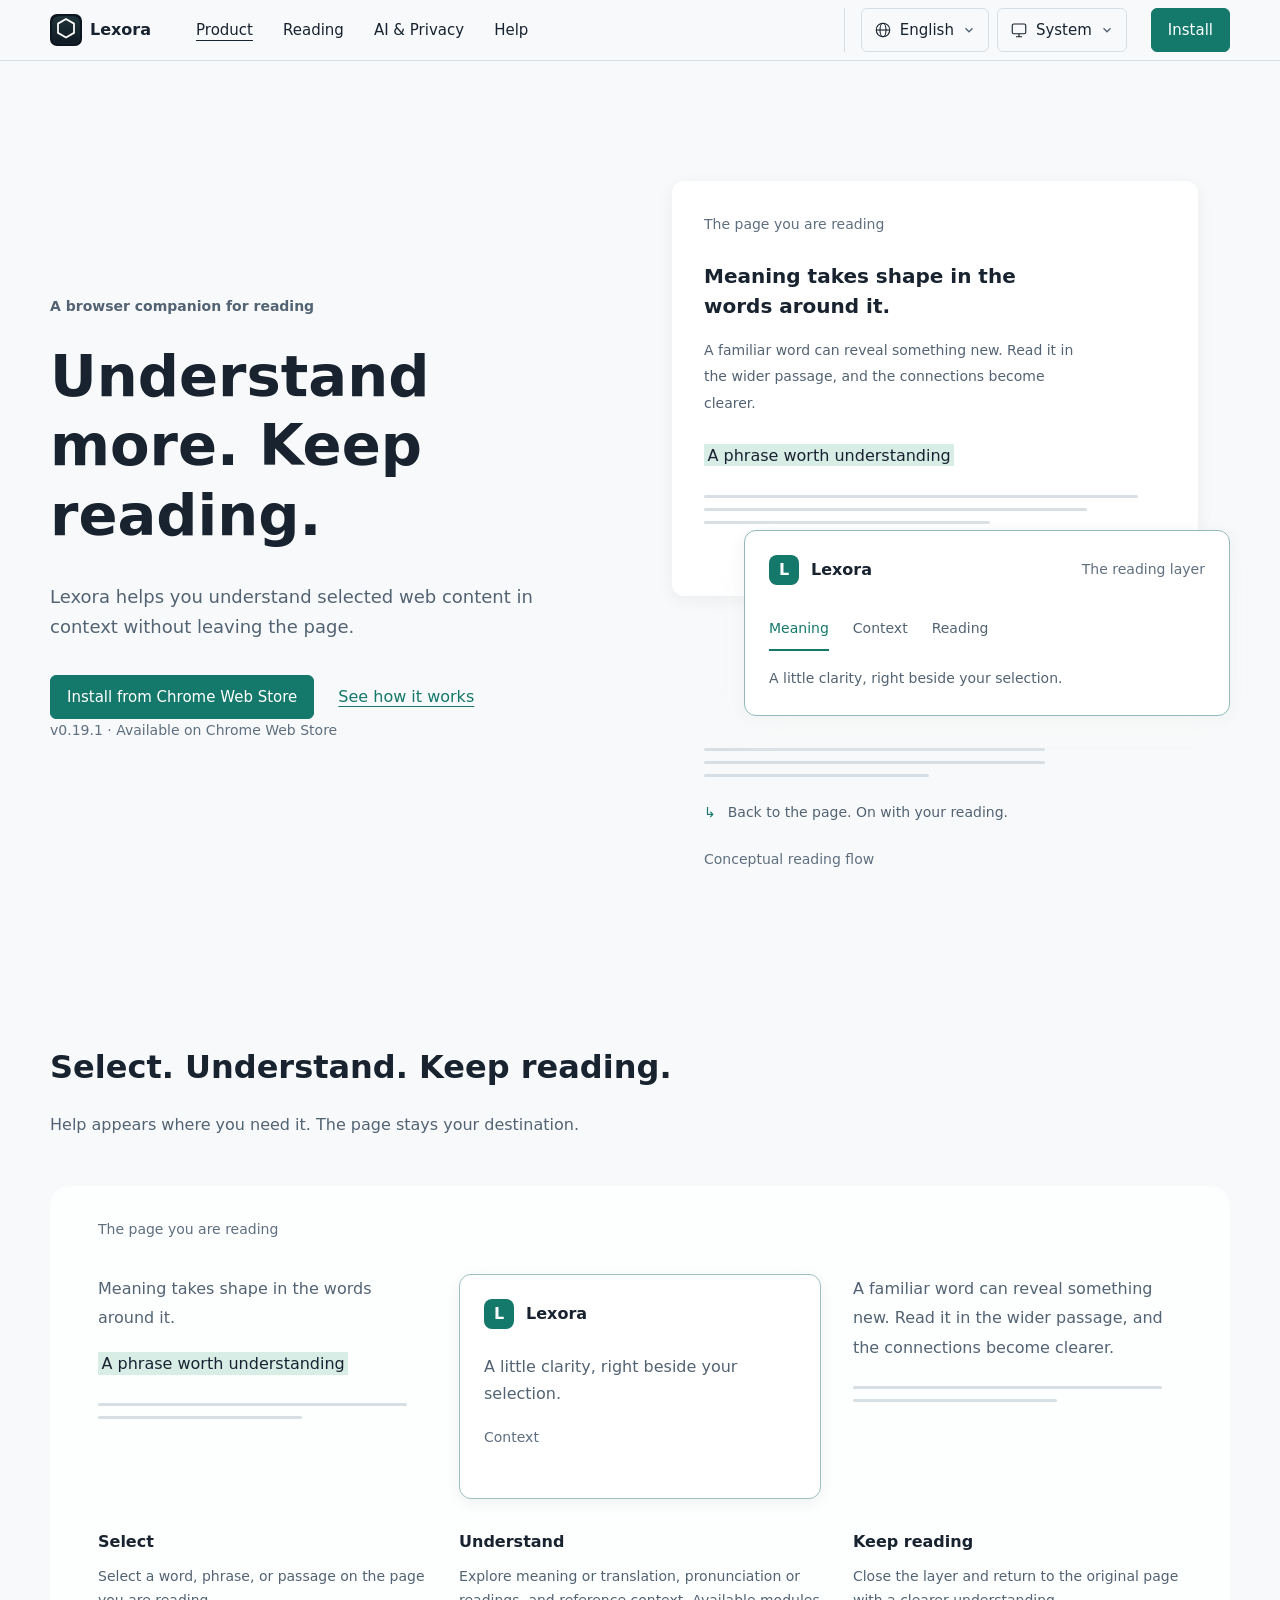
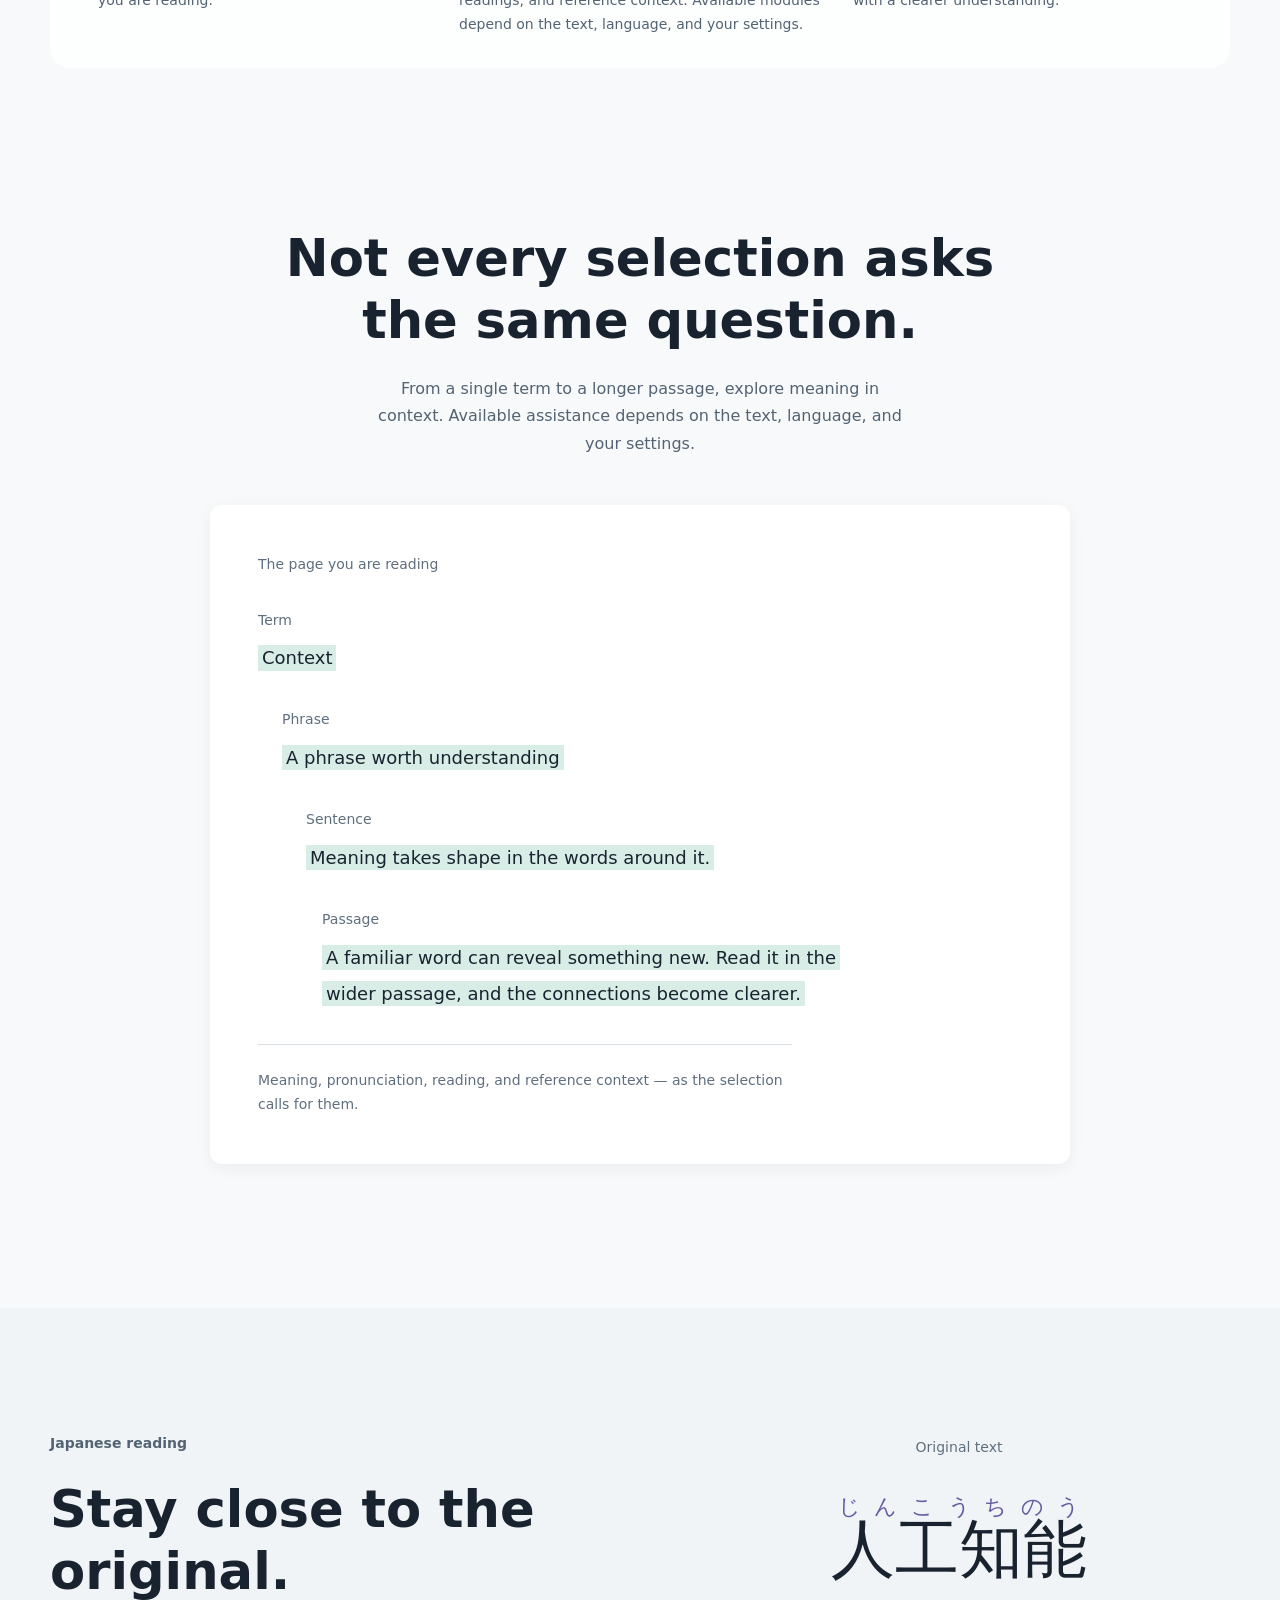
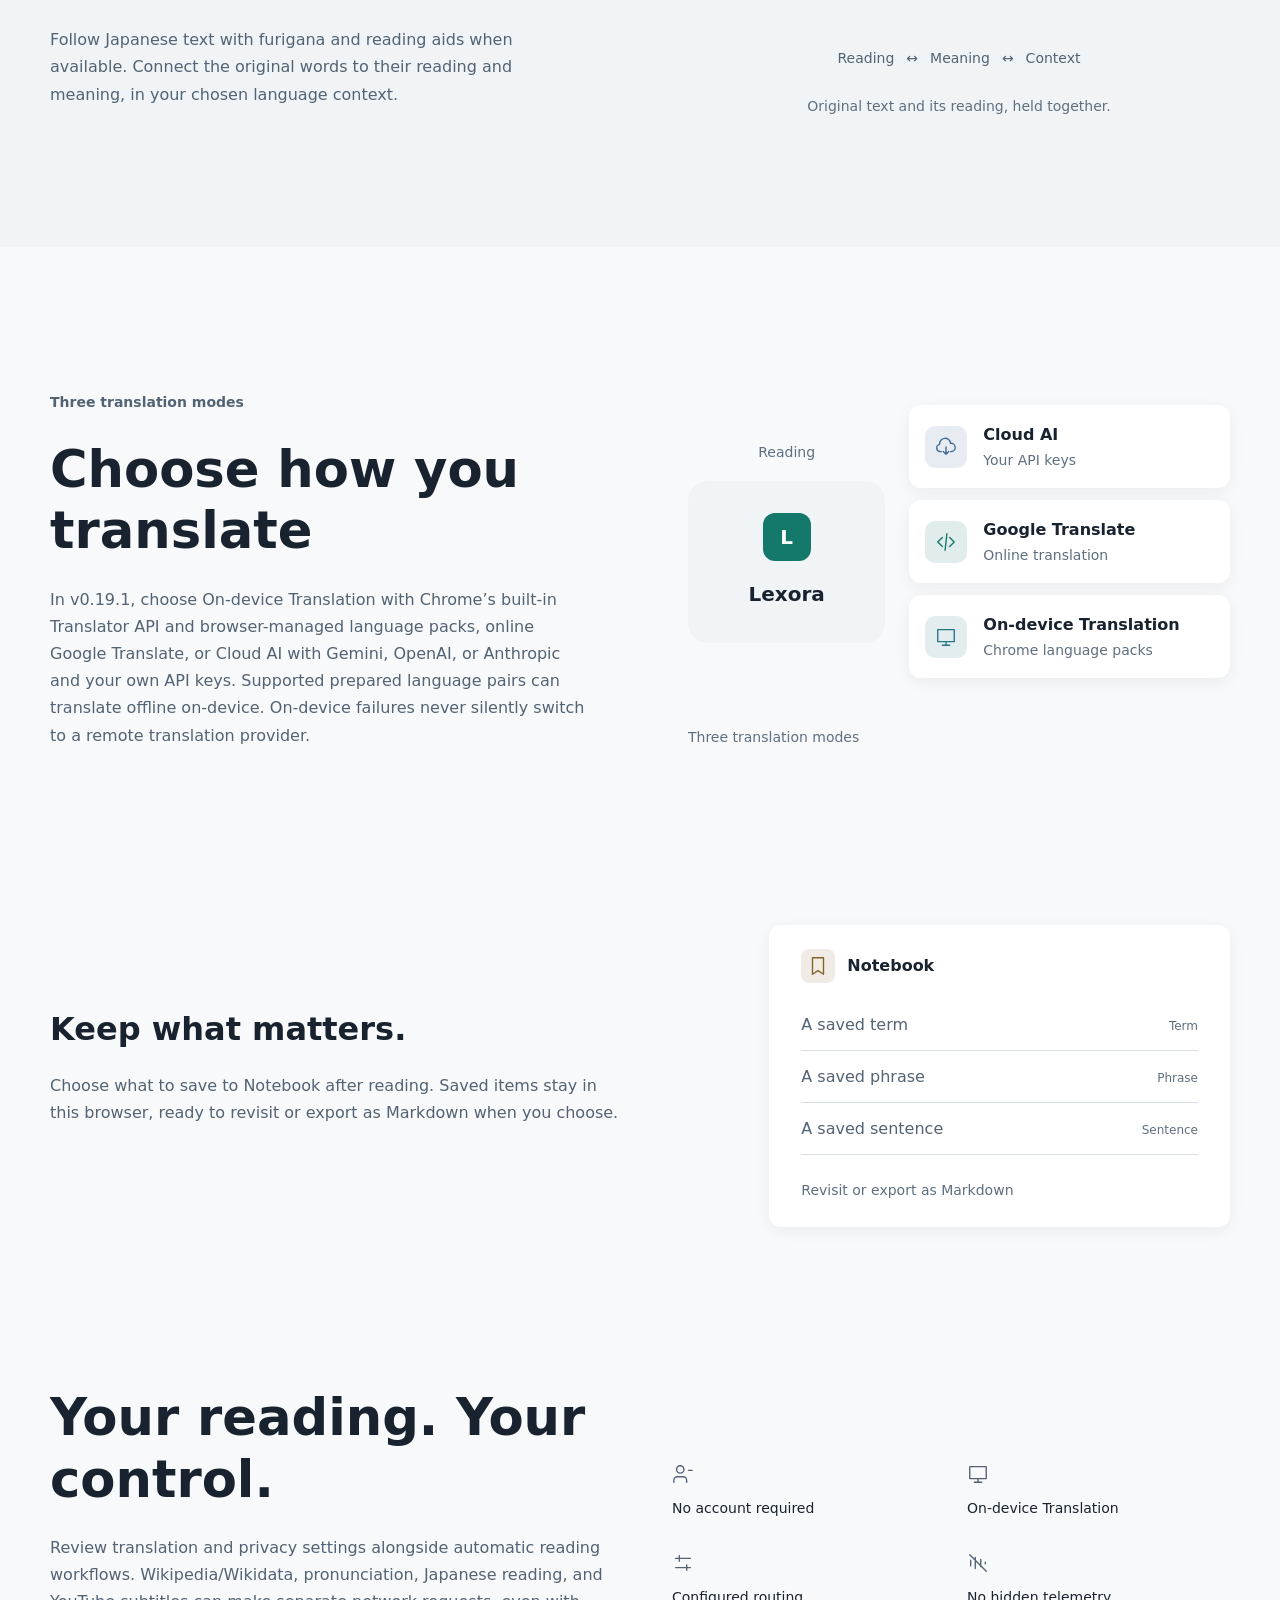
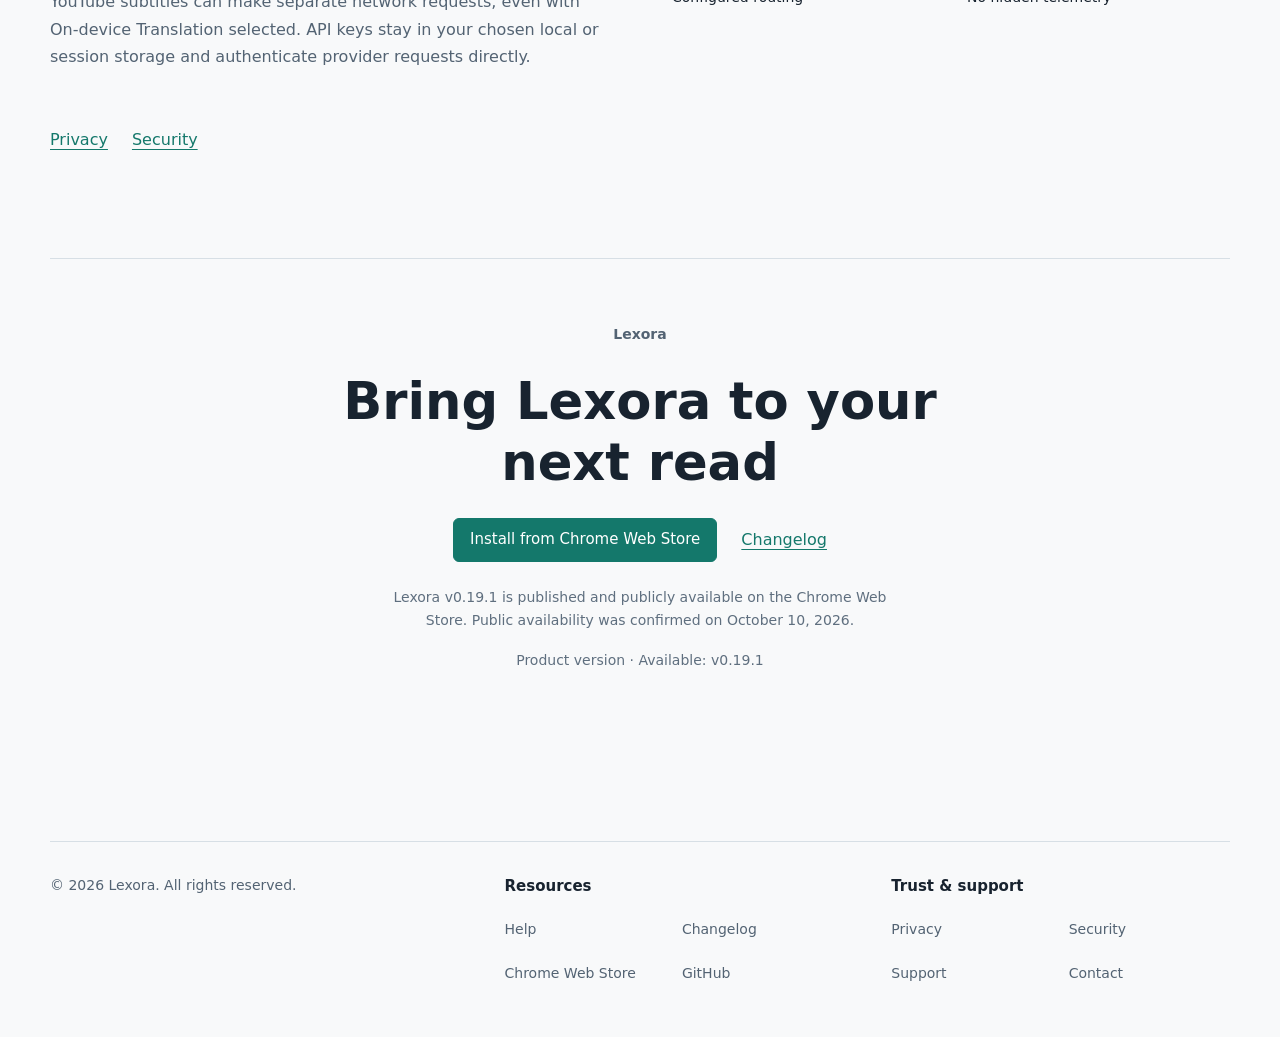
==== commit da9b7aa1: "deploy: publish lexora-site 7f1dddde6ed02ce7ea8c4b15105fca217da3661a" ====
--- a/index.html
+++ b/index.html
@@ -125,7 +125,7 @@
     else if (preference) preference.trigger.focus();
   });
 })();
-</script> <main id="top" tabindex="-1">   <div class="home"> <section class="home-intro wrap" id="product" aria-labelledby="home-title"> <div class="home-intro-copy"> <p class="home-kicker" data-i18n="home_intro">A browser companion for reading</p> <h1 id="home-title" data-i18n="home_title">Understand more. Keep reading.</h1> <p class="home-lead" data-i18n="hero_lead">Lexora helps you understand selected web content in context without leaving the page.</p> <div class="home-actions"> <a class="btn btn-primary" href="https://chromewebstore.google.com/detail/lexora-language-assistant/fbobmnpemmhjjloalogeaapfceefgopf" data-i18n="hero_cta_install">Install from Chrome Web Store</a> <a class="home-text-link" href="#reading-workflow" data-i18n="home_workflow_link">See how it works</a> </div> <p class="release-note" data-i18n="hero_eyebrow">v0.19.0 · Available on Chrome Web Store</p> </div> <figure class="reading-layer" aria-labelledby="layer-caption"> <div class="article-fragment"> <p class="visual-label" data-i18n="v3_article">The page you are reading</p> <p class="article-title" data-i18n="polish_sentence">Meaning takes shape in the words around it.</p> <p class="article-prose" data-i18n="polish_passage">A familiar word can reveal something new. Read it in the wider passage, and the connections become clearer.</p> <mark data-i18n="v3_selection">A phrase worth understanding</mark> <div class="article-lines" aria-hidden="true"><i></i><i></i><i></i></div> </div> <div class="context-layer"> <div class="layer-heading"><span class="layer-mark" aria-hidden="true">L</span><strong>Lexora</strong><span class="visual-label" data-i18n="v3_layer">The reading layer</span></div> <ul class="layer-labels"><li data-i18n="v3_meaning">Meaning</li><li data-i18n="v3_context">Context</li><li data-i18n="v3_reading">Reading</li></ul> <p data-i18n="v3_layer_body">A little clarity, right beside your selection.</p> </div> <div class="article-continuation" aria-hidden="true"><i></i><i></i><i></i></div> <p class="reading-return"><span aria-hidden="true">↳</span><span data-i18n="v3_resume">Back to the page. On with your reading.</span></p> <figcaption id="layer-caption" data-i18n="v3_concept">Conceptual reading flow</figcaption> </figure> </section> <section class="wrap home-section reading-flow" id="reading-workflow" tabindex="-1" aria-labelledby="workflow-title"> <div class="section-heading"><span class="section-number" aria-hidden="true">01</span><div><h2 id="workflow-title" data-i18n="v3_flow_title">Select. Understand. Keep reading.</h2><p data-i18n="v3_flow_body">Help appears where you need it. The page stays your destination.</p></div></div> <div class="flow-environment"> <p class="visual-label" data-i18n="v3_article">The page you are reading</p> <ol class="flow-sequence"> <li class="flow-select"><div class="flow-text"><p data-i18n="polish_sentence">Meaning takes shape in the words around it.</p><mark data-i18n="v3_selection">A phrase worth understanding</mark><div class="article-lines" aria-hidden="true"><i></i><i></i></div></div><h3 data-i18n="v3_select">Select</h3><p data-i18n="home_select_body">Select a word, phrase, or passage on the page you are reading.</p></li> <li class="flow-understand"><div class="flow-result"><div class="layer-heading"><span class="layer-mark" aria-hidden="true">L</span><strong>Lexora</strong></div><p data-i18n="v3_layer_body">A little clarity, right beside your selection.</p><span class="visual-label" data-i18n="v3_context">Context</span></div><h3 data-i18n="v3_understand">Understand</h3><p data-i18n="home_assist_body">Explore meaning or translation, pronunciation or readings, and reference context. Available modules depend on the text, language, and your settings.</p></li> <li class="flow-continue"><div class="flow-text"><p data-i18n="polish_passage">A familiar word can reveal something new. Read it in the wider passage, and the connections become clearer.</p><div class="article-lines" aria-hidden="true"><i></i><i></i></div></div><h3 data-i18n="v3_continue">Keep reading</h3><p data-i18n="v3_continue_body">Close the layer and return to the original page with a clearer understanding.</p></li> </ol> </div> </section> <section class="wrap home-section context-intelligence" aria-labelledby="context-title"> <div class="section-heading"><div><h2 id="context-title" data-i18n="v3_context_title">Not every selection asks the same question.</h2><p data-i18n="v3_context_body">From a single term to a longer passage, explore meaning in context. Available assistance depends on the text, language, and your settings.</p></div></div> <figure class="selection-spectrum" aria-labelledby="context-field-label"> <p id="context-field-label" class="visual-label" data-i18n="v3_article">The page you are reading</p> <ol> <li><span data-i18n="v3_term">Term</span><div class="selection-sample"><mark data-i18n="v3_context">Context</mark></div></li> <li><span data-i18n="v3_phrase">Phrase</span><div class="selection-sample"><mark data-i18n="v3_selection">A phrase worth understanding</mark></div></li> <li><span data-i18n="v3_sentence">Sentence</span><div class="selection-sample"><mark data-i18n="polish_sentence">Meaning takes shape in the words around it.</mark></div></li> <li><span data-i18n="v3_passage">Passage</span><div class="selection-sample"><mark data-i18n="polish_passage">A familiar word can reveal something new. Read it in the wider passage, and the connections become clearer.</mark></div></li> </ol> <figcaption data-i18n="v3_grounding">Meaning, pronunciation, reading, and reference context — as the selection calls for them.</figcaption> </figure> </section> <section class="home-japanese home-section" id="japanese" tabindex="-1" aria-labelledby="japanese-title"> <div class="wrap editorial-split"> <div><p class="home-kicker" data-i18n="v3_japanese">Japanese reading</p><h2 id="japanese-title" data-i18n="v3_japanese_title">Stay close to the original.</h2><p data-i18n="v3_japanese_body">Follow Japanese text with furigana and reading aids when available. Connect the original words to their reading and meaning, in your chosen language context.</p></div> <figure class="japanese-reading"> <p class="visual-label" data-i18n="v3_original">Original text</p> <ruby lang="ja">人工知能<rp>（</rp><rt>じんこうちのう</rt><rp>）</rp></ruby> <div class="reading-relationship"><span data-i18n="v3_reading">Reading</span><span aria-hidden="true">↔</span><span data-i18n="v3_meaning">Meaning</span><span aria-hidden="true">↔</span><span data-i18n="v3_context">Context</span></div> <figcaption data-i18n="v3_japanese_caption">Original text and its reading, held together.</figcaption> </figure> </div> </section> <section class="wrap home-section editorial-split home-ai" id="ai-privacy" tabindex="-1" aria-labelledby="ai-title"> <div><p class="home-kicker" data-i18n="v3_routing">Three translation modes</p><h2 id="ai-title" data-i18n="home_ai_title">Choose how you translate</h2><p data-i18n="home_ai_body">In v0.19.0, choose On-device Translation with Chrome’s built-in Translator API and browser-managed language packs, online Google Translate, or Cloud AI with Gemini, OpenAI, or Anthropic and your own API keys. Supported prepared language pairs can translate offline on-device. On-device failures never silently switch to a remote translation provider.</p></div> <figure class="ai-routing" aria-labelledby="routing-caption"> <div class="routing-origin"><span data-i18n="pill_reading">Reading</span><div class="routing-core"><span class="layer-mark" aria-hidden="true">L</span><strong>Lexora</strong></div></div> <ul class="routing-branches"> <li class="route-cloud"><svg class="home-icon" viewBox="0 0 24 24" fill="none" stroke="currentColor" stroke-width="1.5" stroke-linecap="round" stroke-linejoin="round" aria-hidden="true"><path d="M7 17H6a4 4 0 0 1-1-7.9A6 6 0 0 1 17 8a4.5 4.5 0 0 1 1 9h-1 M12 12v8m-3-3 3 3 3-3"></path></svg><div><strong data-i18n="v3_cloud">Cloud AI</strong><span data-i18n="v3_cloud_note">Your API keys</span></div></li> <li class="route-google"><svg class="home-icon" viewBox="0 0 24 24" fill="none" stroke="currentColor" stroke-width="1.5" stroke-linecap="round" stroke-linejoin="round" aria-hidden="true"><path d="m8 7-5 5 5 5m8-10 5 5-5 5m-3-14-2 18"></path></svg><div><strong data-i18n="v3_google">Google Translate</strong><span data-i18n="v3_google_note">Online translation</span></div></li> <li class="route-local"><svg class="home-icon" viewBox="0 0 24 24" fill="none" stroke="currentColor" stroke-width="1.5" stroke-linecap="round" stroke-linejoin="round" aria-hidden="true"><path d="M3 4h18v13H3zM8 21h8m-4-4v4"></path></svg><div><strong data-i18n="v3_ondevice">On-device Translation</strong><span data-i18n="v3_ondevice_note">Chrome language packs</span></div></li> </ul> <figcaption id="routing-caption" data-i18n="v3_routing">Three translation modes</figcaption> </figure> </section> <section class="wrap home-section editorial-split home-saved" aria-labelledby="saved-title"> <div><h2 id="saved-title" data-i18n="v3_save_title">Keep what matters.</h2><p data-i18n="v3_save_body">Choose what to save to Notebook after reading. Saved items stay in this browser, ready to revisit or export as Markdown when you choose.</p></div> <div class="saved-fragments"> <div class="saved-heading"><svg class="home-icon" viewBox="0 0 24 24" fill="none" stroke="currentColor" stroke-width="1.5" stroke-linecap="round" stroke-linejoin="round" aria-hidden="true"><path d="M6 3h12v18l-6-4-6 4z"></path></svg><strong>Notebook</strong></div> <ul><li><span data-i18n="v3_saved_term">A saved term</span><span class="visual-label" data-i18n="v3_term">Term</span></li><li><span data-i18n="v3_saved_phrase">A saved phrase</span><span class="visual-label" data-i18n="v3_phrase">Phrase</span></li><li><span data-i18n="v3_saved_sentence">A saved sentence</span><span class="visual-label" data-i18n="v3_sentence">Sentence</span></li></ul> <p class="visual-label" data-i18n="v3_export">Revisit or export as Markdown</p> </div> </section> <section class="wrap home-section home-trust" aria-labelledby="home-trust-title"> <div class="section-heading"><span class="section-number" aria-hidden="true">↳</span><div><h2 id="home-trust-title" data-i18n="v3_trust_title">Your reading. Your control.</h2><p data-i18n="home_trust_body">Review translation and privacy settings alongside automatic reading workflows. Wikipedia/Wikidata, pronunciation, Japanese reading, and YouTube subtitles can make separate network requests, even with On-device Translation selected. API keys stay in your chosen local or session storage and authenticate provider requests directly.</p></div></div> <ul class="trust-facts"><li><svg class="home-icon" viewBox="0 0 24 24" fill="none" stroke="currentColor" stroke-width="1.5" stroke-linecap="round" stroke-linejoin="round" aria-hidden="true"><path d="M16 21v-2a4 4 0 0 0-4-4H6a4 4 0 0 0-4 4v2M9 3a4 4 0 1 0 0 8 4 4 0 0 0 0-8m9 5h4"></path></svg><span data-i18n="v3_no_account">No account required</span></li><li><svg class="home-icon" viewBox="0 0 24 24" fill="none" stroke="currentColor" stroke-width="1.5" stroke-linecap="round" stroke-linejoin="round" aria-hidden="true"><path d="M3 4h18v13H3zM8 21h8m-4-4v4"></path></svg><span data-i18n="v3_ondevice_available">On-device Translation</span></li><li><svg class="home-icon" viewBox="0 0 24 24" fill="none" stroke="currentColor" stroke-width="1.5" stroke-linecap="round" stroke-linejoin="round" aria-hidden="true"><path d="M4 7h16M4 17h16M8 4v6m8 4v6"></path></svg><span data-i18n="v3_explicit">Configured routing</span></li><li><svg class="home-icon" viewBox="0 0 24 24" fill="none" stroke="currentColor" stroke-width="1.5" stroke-linecap="round" stroke-linejoin="round" aria-hidden="true"><path d="M4 9v6m5-9v12m6-10v8m5-5v2M3 3l18 18"></path></svg><span data-i18n="v3_telemetry">No hidden telemetry</span></li></ul> <div class="home-actions"><a class="home-text-link" href="/privacy" data-i18n="footer_privacy">Privacy</a><a class="home-text-link" href="/security" data-i18n="footer_security">Security</a></div> </section> <section class="wrap home-section home-install" aria-labelledby="home-install-title"> <p class="home-kicker">Lexora</p> <h2 id="home-install-title" data-i18n="home_install_title">Bring Lexora to your next read</h2> <div class="home-actions"><a class="btn btn-primary" href="https://chromewebstore.google.com/detail/lexora-language-assistant/fbobmnpemmhjjloalogeaapfceefgopf" data-i18n="hero_cta_install">Install from Chrome Web Store</a><a class="home-text-link" href="/changelog" data-i18n="shell_changelog">Changelog</a></div> <p class="release-note" data-i18n="install_notice_body">Lexora v0.19.0 is published and publicly available on the Chrome Web Store. Public availability was confirmed on October 9, 2026.</p> <p class="release-note"><span data-i18n="home_release">Product version · Available</span>: v0.19.0</p> </section> </div>  </main> <footer class="footer"> <div class="wrap footer-inner"> <div>&copy; 2026 Lexora. <span data-i18n="footer_rights">All rights reserved.</span></div> <div class="footer-group"> <strong data-i18n="shell_resources">Resources</strong> <div class="footer-links"> <a href="/help" data-i18n="shell_help">Help</a> <a href="/changelog" data-i18n="shell_changelog">Changelog</a> <a href="https://chromewebstore.google.com/detail/lexora-language-assistant/fbobmnpemmhjjloalogeaapfceefgopf" target="_blank" rel="noreferrer" data-i18n="footer_chrome">Chrome Web Store</a> <a href="https://github.com/lexora-project/lexora" target="_blank" rel="noreferrer">GitHub</a> </div> </div> <div class="footer-group"> <strong data-i18n="shell_trust">Trust & support</strong> <div class="footer-links"> <a href="/privacy" data-i18n="footer_privacy">Privacy</a> <a href="/security" data-i18n="footer_security">Security</a> <a href="/support" data-i18n="footer_support">Support</a> <a href="mailto:lexora.dev@proton.me" data-i18n="footer_contact">Contact</a> </div> </div> </div> </footer>  <script type="module">function f(i=document.querySelector(".home")){if(!i)return;const o=window.matchMedia("(prefers-reduced-motion: reduce)");if(o.matches||!("IntersectionObserver"in window))return;const s=i.querySelectorAll(".reading-layer, .flow-environment, .selection-spectrum, .japanese-reading, .ai-routing, .saved-fragments, .home-install"),r=new Set(s);let n;function c(){n?.disconnect(),i?.classList.remove("motion-ready"),s.forEach(t=>t.classList.remove("motion-active")),r.clear(),i?.removeEventListener("focusin",a),o.removeEventListener("change",d),window.removeEventListener("pagehide",c)}function a(t){for(const e of s)e.contains(t.target)&&(r.delete(e),n?.unobserve(e),e.classList.remove("motion-active"));r.size||n?.disconnect()}function d(){o.matches&&c()}try{n=new IntersectionObserver(t=>{for(const e of t)!e.isIntersecting||!r.has(e.target)||(r.delete(e.target),n?.unobserve(e.target),e.target.contains(document.activeElement)||e.target.classList.add("motion-active"));r.size||n?.disconnect()},{threshold:.12}),o.addEventListener("change",d),window.addEventListener("pagehide",c,{once:!0}),i.addEventListener("focusin",a),i.classList.add("motion-ready"),s.forEach(t=>n?.observe(t))}catch{c()}}f();</script>  <script type="application/json" id="lx-i18n">{"defaultLocale":"en","locales":["en","vi","ja","ko"],"translations":{"en":{"v3_layer":"The reading layer","polish_sentence":"Meaning takes shape in the words around it.","polish_passage":"A familiar word can reveal something new. Read it in the wider passage, and the connections become clearer.","v3_concept":"Conceptual reading flow","v3_article":"The page you are reading","v3_selection":"A phrase worth understanding","v3_meaning":"Meaning","v3_context":"Context","v3_reading":"Reading","v3_layer_body":"A little clarity, right beside your selection.","v3_resume":"Back to the page. On with your reading.","v3_flow_title":"Select. Understand. Keep reading.","v3_flow_body":"Help appears where you need it. The page stays your destination.","v3_select":"Select","v3_understand":"Understand","v3_continue":"Keep reading","v3_continue_body":"Close the layer and return to the original page with a clearer understanding.","v3_context_title":"Not every selection asks the same question.","v3_context_body":"From a single term to a longer passage, explore meaning in context. Available assistance depends on the text, language, and your settings.","v3_term":"Term","v3_phrase":"Phrase","v3_sentence":"Sentence","v3_passage":"Passage","v3_grounding":"Meaning, pronunciation, reading, and reference context — as the selection calls for them.","v3_japanese":"Japanese reading","v3_japanese_title":"Stay close to the original.","v3_japanese_body":"Follow Japanese text with furigana and reading aids when available. Connect the original words to their reading and meaning, in your chosen language context.","v3_original":"Original text","v3_japanese_caption":"Original text and its reading, held together.","v3_cloud":"Cloud AI","v3_google":"Google Translate","v3_ondevice":"On-device Translation","v3_cloud_note":"Your API keys","v3_google_note":"Online translation","v3_ondevice_note":"Chrome language packs","v3_routing":"Three translation modes","v3_save_title":"Keep what matters.","v3_save_body":"Choose what to save to Notebook after reading. Saved items stay in this browser, ready to revisit or export as Markdown when you choose.","v3_saved_term":"A saved term","v3_saved_phrase":"A saved phrase","v3_saved_sentence":"A saved sentence","v3_export":"Revisit or export as Markdown","v3_trust_title":"Your reading. Your control.","v3_no_account":"No account required","v3_ondevice_available":"On-device Translation","v3_explicit":"Configured routing","v3_telemetry":"No hidden telemetry","help_network_title":"Automatic reading and network requests","help_network_body":"Wikipedia/Wikidata reference lookups, pronunciation, and Japanese reading may make network requests independently of translation mode. Automatic activation and pronunciation can trigger requests when enabled. Review those settings separately; choosing On-device Translation does not make every reading feature offline.","help_dualsubs_title":"YouTube DualSubs","help_dualsubs_body":"On supported YouTube videos, DualSubs displays original and translated captions. It is enabled by default and may load captions automatically from YouTube, including existing session cookies. Caption translation uses YouTube’s service independently of Reading Panel mode and Cloud AI keys. Turn it off in settings or player controls.","release_184_title":"More reliable reading and translation","release_184_summary":"Lexora v0.18.4 improves reading-panel reliability and translation timeout handling. It is available publicly on the Chrome Web Store.","release_184_0":"Dismissed selections stay closed instead of unexpectedly reopening.","release_184_1":"Keep the active reading session consistent while the panel opens, and prevent outdated results from returning after it is cleared.","release_184_2":"Apply Google translation timeouts while the response is being read and processed.","release_183_title":"Submitted to Chrome Web Store for public listing review","release_183_summary":"Lexora v0.18.3 has been submitted to the Chrome Web Store review queue for a public listing. The extension will be available for public install after review approval.","release_183_0":"Submitted for Chrome Web Store public listing review.","release_183_1":"Public listing will update after review approval.","release_183_2":"The existing unlisted listing remains accessible at the current Chrome Web Store URL.","release_180_title":"Approved and published on Chrome Web Store (unlisted)","release_180_summary":"Lexora v0.18.0 has been approved and published on the Chrome Web Store as an unlisted item. Install directly from the Chrome Web Store. No Developer Mode required.","release_180_0":"Approved and published on the Chrome Web Store (unlisted).","release_180_1":"Install directly from the Chrome Web Store. No Developer Mode required.","release_180_2":"Provider routing and reading surface refinements included in this release.","release_87_title":"M17.6 frozen handoff","release_87_summary":"Reading surface clarity pass. Module framing, header-band clarity, and cross-surface visual cohesion stabilized for the extension baseline.","release_87_0":"M17.6 archived as completed handoff.","release_87_1":"M18 marked active in roadmap.","release_87_2":"Visual identity system carried forward into the next feature phase.","release_86_title":"Post-M15 frozen handoff","release_86_summary":"UI system convergence baseline established before M16 and M17 refinement work.","release_86_0":"Shared UI token foundation consolidated.","release_86_1":"Popup and options shell convergence completed.","release_86_2":"Interaction semantics corrected for refined-state handling.","release_190_title":"Browser-native Translation","release_190_summary":"Lexora v0.19.0 is published and publicly available on the Chrome Web Store. Public availability was confirmed on October 9, 2026.","release_190_0":"Added On-device Translation using Chrome’s built-in Translator API, with in-panel language-pack preparation, progress, cancellation, and retry guidance.","release_190_1":"Choose On-device Translation, online Google Translate, or Cloud AI with user-supplied Gemini, OpenAI, or Anthropic keys. Supported prepared pairs can translate offline on-device; failures never silently select a remote provider.","release_190_2":"Improved Cloud AI connection handling and translation-mode persistence. Removed Ollama and custom endpoint support; legacy endpoint selections migrate to On-device Translation.","release_190_3":"Reading Panel, Japanese reading and pronunciation, Wikipedia/Wikidata, Notebook, and YouTube DualSubs remain available with their own settings and network behavior.","shell_appearance":"Appearance","shell_theme_system":"System","shell_theme_light":"Light","shell_theme_dark":"Dark","release_intro":"Public release notes for the Lexora extension.","release_version":"Version","release_current":"Available on Chrome Web Store","release_historical":"Historical release","guide_intro":"Install from the Chrome Web Store, then start with a selection on a web page.","guide_start":"Start reading","guide_select":"Select a word, phrase, or passage on a web page where Lexora is enabled.","guide_help":"Need a hand?","guide_help_body":"Use Help to get started, or contact Support if installation or reading does not work as expected.","guide_dev_enable":"Open this address in Chrome and enable Developer Mode.","guide_dev_load":"Choose Load unpacked, then select this folder inside the extracted package.","help_title":"Read with Lexora","help_intro":"A short guide to understanding selected text, using reading aids, and returning to saved items.","help_result_title":"Read the result in context","help_result_body":"Review the meaning or translation in the Lexora panel, then continue reading the original page. Available modules depend on the text, language, enabled features, and your settings.","help_reading_title":"Japanese readings and pronunciation","help_reading_body":"Use furigana when available to follow Japanese text. Pronunciation playback is available for supported languages; reading aids may vary with the selected text and settings.","help_save_title":"Save and return with Notebook","help_save_body":"Explicitly save a selection from the reading panel, then find it in Notebook in Lexora Options. Entries stay in this browser. Search, delete, or export them as Markdown when you choose. Saving is unavailable in incognito tabs.","help_provider_title":"Translation modes and references","help_provider_body":"In Options, choose On-device Translation, Google Translate (online, the default), or Cloud AI. On-device uses Chrome’s built-in Translator API; prepare browser-managed language packs in the Reading Panel. Availability depends on Chrome, the document, and the language pair. Supported prepared pairs work offline; failures never silently switch to a remote translation provider. Cloud AI uses your keys for Gemini, OpenAI, or Anthropic. Save keys in local or session storage; Test connection sends a fixed test phrase to the selected cloud provider.","help_trouble_title":"If something is missing","help_trouble_body":"Check page access, language pair, translation mode, and privacy settings in Options. For On-device Translation, follow the panel’s preparation progress or retry guidance; the API or pair may be unavailable. Online services need a connection. Contact Support with your installed version and steps tried, leaving out private text and credentials.","product_view_full":"View full screenshot","product_notebook_caption":"Return to saved items in Notebook, a separate Lexora Options surface. Saves stay in this browser; export is available when you choose.","product_notebook_alt":"Lexora Notebook with local-only storage information, search and filters, three saved Wikipedia items, and Markdown export.","product_ja_alt":"Japanese Wikipedia selection 人工知能 with Lexora showing furigana じんこうちのう and Vietnamese trí tuệ nhân tạo.","product_en_alt":"English Wikipedia text with “Artificial intelligence” selected and the Lexora panel showing “Trí tuệ nhân tạo”.","home_intro":"A browser companion for reading","home_title":"Understand more. Keep reading.","home_workflow_link":"See how it works","home_proof_caption":"English → Vietnamese lookup in the desktop Lexora reading panel.","home_workflow_title":"From a selection back to your reading","home_select":"Select what you want to understand","home_select_body":"Select a word, phrase, or passage on the page you are reading.","home_assist":"Check meaning in context","home_assist_body":"Explore meaning or translation, pronunciation or readings, and reference context. Available modules depend on the text, language, and your settings.","home_continue":"Continue, or save for later","home_continue_body":"Return to the page, or explicitly save a selection to Notebook to revisit it later.","home_languages_title":"Two reading contexts, one familiar flow","home_english":"English → Vietnamese","home_english_body":"Read an English page with Vietnamese as your target language. Check selected text in context and use pronunciation support when available.","home_japanese":"Japanese → Vietnamese","home_japanese_body":"Read Japanese with Vietnamese as your target language. Furigana and related reading aids can help you follow the original text when available.","home_english_caption":"Selected “Artificial intelligence” with the Vietnamese result “Trí tuệ nhân tạo”.","home_japanese_caption":"Selected 人工知能, its reading じんこうちのう, and a Vietnamese result in Lexora.","home_trust_title":"Your reading, your settings","home_trust_body":"Review translation and privacy settings alongside automatic reading workflows. Wikipedia/Wikidata, pronunciation, Japanese reading, and YouTube subtitles can make separate network requests, even with On-device Translation selected. API keys stay in your chosen local or session storage and authenticate provider requests directly.","home_ai_title":"Choose how you translate","home_ai_body":"In v0.19.0, choose On-device Translation with Chrome’s built-in Translator API and browser-managed language packs, online Google Translate, or Cloud AI with Gemini, OpenAI, or Anthropic and your own API keys. Supported prepared language pairs can translate offline on-device. On-device failures never silently switch to a remote translation provider.","home_install_title":"Bring Lexora to your next read","home_release":"Product version · Available","shell_menu":"Menu","shell_skip":"Skip to content","shell_primary":"Primary","shell_language":"Language","shell_home":"Lexora home","shell_resources":"Resources","shell_help":"Help","shell_changelog":"Changelog","shell_trust":"Trust & support","nav_product":"Product","nav_reading":"Reading","nav_ai_privacy":"AI & Privacy","nav_install":"Install","nav_privacy":"Privacy","nav_support":"Support","nav_github":"GitHub","hero_eyebrow":"v0.19.0 · Available on Chrome Web Store","hero_h1":"AI-assisted multilingual reading layer for your browser.","hero_lead":"Lexora helps you understand selected web content in context without leaving the page.","hero_cta_install":"Install from Chrome Web Store","hero_cta_project":"View project","hero_signal_label":"Current status","hero_signal_title":"A focused reading layer, not a crowded utility stack.","hero_signal_copy":"The goal is clear comprehension: selected text, contextual explanation, and an interface that stays out of the reading flow.","pill_reading":"Reading","pill_translation":"Translation","pill_explanation":"Explanation","pill_multilingual":"Multilingual","manifesto_kicker":"Manifesto","manifesto_title":"Built to reduce friction, not add another layer of it.","manifesto_body_0":"Lexora is being shaped as a focused reading environment rather than a crowded utility stack. The direction is deliberate: faster comprehension, cleaner context, and tooling that stays out of the way when the work matters.","manifesto_body_1":"This is not a race to look loud. It is a quiet push toward a sharper reading and translation layer that respects focus, precision, and long-session usability.","status_kicker":"Status","status_h2":"v0.19.0 is publicly available.","status_body":"Lexora v0.19.0 is published and publicly available on the Chrome Web Store. Public availability was confirmed on October 9, 2026.","si_0_title":"Build state","si_0_body":"Lexora v0.19.0 is published and publicly available on the Chrome Web Store. Public availability was confirmed on October 9, 2026.","si_1_title":"Public website","si_1_body":"Lexora v0.19.0 is published and publicly available on the Chrome Web Store. Public availability was confirmed on October 9, 2026.","si_2_title":"Install","si_2_body":"Install Lexora from the Chrome Web Store. No Developer Mode or manual steps required.","hm_0_title":"Reading-first","hm_0_body":"Built around comprehension flow rather than settings clutter.","hm_1_title":"Context-aware","hm_1_body":"Designed for selected text, surrounding meaning, and clear explanations.","hm_2_title":"Release posture","hm_2_body":"Lexora v0.19.0 is published and publicly available on the Chrome Web Store. Public availability was confirmed on October 9, 2026.","features_kicker":"Core features","features_h2":"Understand selected web content without leaving the page.","feat_0_title":"Contextual translation","feat_0_body":"Translate selected text without breaking reading flow. Lexora foregrounds context, not raw string conversion.","feat_1_title":"Explanation lane","feat_1_body":"Explain terms, phrases, and passages according to the selected text and the surrounding reading context.","feat_2_title":"Wikipedia grounding","feat_2_body":"Bring relevant entity context into the same reading surface so you do not have to scatter attention across tabs.","feat_3_title":"Pronunciation and TTS","feat_3_body":"Help users check pronunciation while reading English, Vietnamese, and Japanese.","feat_4_title":"Japanese reading support","feat_4_body":"Expose furigana and related reading aids as part of a disciplined language-reading workflow.","feat_5_title":"Privacy controls","feat_5_body":"Outbound text paths, optional provider routing, and redaction options are documented clearly and configured by the user.","trust_kicker":"Privacy & trust","trust_h2":"A clear product surface builds trust.","trust_intro":"No account-first funnel. No overclaiming. The website mirrors the extension's posture: precise, restrained, and reading-first.","trust_0_title":"Tool-first product","trust_0_body":"Lexora helps people understand selected content quickly without forcing account creation or marketing steps into the workflow.","trust_1_title":"Clear outbound-data paths","trust_1_body":"Translation can run on-device or use Google Translate or supported Cloud AI. Enabled reference, pronunciation, reading, and subtitle features have separate network behavior.","trust_2_title":"Operational honesty","trust_2_body":"Lexora v0.19.0 is published and publicly available on the Chrome Web Store. Public availability was confirmed on October 9, 2026.","install_hero_badge":"Install","install_hero_title":"Install Lexora","install_hero_body":"Lexora is available on the Chrome Web Store. Install in seconds with no Developer Mode or manual steps required.","install_store_kicker":"Chrome Web Store: recommended","install_store_title":"Install from the Chrome Web Store.","install_store_body":"Install the currently published Lexora version from the Chrome Web Store using the link below. No Developer Mode required.","install_notice_title":"v0.19.0 is publicly available","install_notice_body":"Lexora v0.19.0 is published and publicly available on the Chrome Web Store. Public availability was confirmed on October 9, 2026.","install_store_cta":"Open Chrome Web Store","install_chrome_step_0":"Open the Chrome Web Store listing for Lexora.","install_chrome_step_1":"Click \"Add to Chrome\" and confirm the permissions prompt.","install_chrome_step_2":"Pin the Lexora icon to the Chrome toolbar for quick access.","install_chrome_step_3":"Select text on any web page to open the Lexora reading panel.","install_dev_kicker":"Developer Mode: contributors only","install_dev_title":"For contributors and local development.","install_dev_body":"Developer Mode installation is intended for contributors and local development only. Normal users should install from the Chrome Web Store above.","install_current_version_label":"Product version","install_store_status_label":"Store status","install_store_status_value":"v0.19.0 published — public","install_dev_section_title":"Developer Mode install: contributors only","install_dev_section_body":"These steps are for contributors building and testing Lexora locally. Normal users should use the Chrome Web Store.","install_dev_step_0":"Obtain the extension package from the project maintainer.","install_dev_step_1":"Extract the package to a local folder.","install_dev_step_2":"Open chrome://extensions in Chrome and enable Developer Mode.","install_dev_step_3":"Click Load unpacked and select the dist/ folder from the extracted package.","install_dev_step_4":"Open the extension options page to configure languages, providers, and privacy settings.","privacy_hero_badge":"Privacy","privacy_hero_title":"Privacy","privacy_hero_body":"Lexora is explicit about where your text goes and what happens to it.","privacy_version":"Policy for Lexora v0.19.0 · Updated October 9, 2026.","privacy_process_title":"What Lexora processes","privacy_process_body":"Lexora processes selected text and bounded reading context to provide translation, reading assistance, and pronunciation. Depending on the feature, context can include nearby text, a page or section title, and relevant link information. It does not collect a passive browsing history or upload whole pages for translation.","privacy_process_trigger":"In the default Confirm mode, you select text and click the Lexora chip to open the panel. If you choose automatic activation, selecting text opens the panel and starts enabled features automatically. Enabled Wikipedia lookup, automatic pronunciation, and YouTube DualSubs can make requests within their workflows without a separate click for every request.","privacy_where_title":"Three translation modes","privacy_where_body":"Your translation mode controls the translation route. Other enabled features have their own network behavior.","privacy_where_local_label":"On-device Translation","privacy_where_local_body":"Translation runs locally in the Reading Panel using Chrome’s Translator API. Translation text is not sent to a remote translation provider, and errors do not trigger remote translation fallback. Chrome may download browser-managed language packs when you prepare a supported language pair. This mode does not make Wikipedia, pronunciation, or YouTube offline.","privacy_where_translation_label":"Google Translate","privacy_where_translation_body":"Selected text is sent directly to Google’s translation service (translate.googleapis.com), along with source and target language information. This mode does not require or load Cloud AI keys.","privacy_where_cloud_label":"Cloud AI","privacy_where_cloud_body":"Optional translation sends selected text and relevant bounded context, such as nearby text, page or section titles, and glossary hints, directly to OpenAI, Google Gemini, or Anthropic over HTTPS using your own API key. The preferred provider is tried first; other supported providers with saved keys may be tried if needed. Cloud AI failures do not fall back to Google Translate.","privacy_where_note":"Google Translate is the default translation mode. On-device and Google translation do not use Cloud AI credentials. Test connection is a separate action that sends fixed test text to the chosen cloud provider using your key. Lexora does not operate a server or proxy for these requests.","privacy_services_title":"Other reading services","privacy_where_public_label":"Wikipedia and Wikidata","privacy_where_public_body":"When Wikipedia is enabled, selection-derived search terms, article titles, or relevant Wikipedia links can be sent to Wikipedia to retrieve reference context. Wikidata receives entity identifiers (QIDs) to find articles in other languages. Resolution can make several requests automatically; some lookup or excerpt translation paths also use Google Translate independently of the selected translation mode.","privacy_speech_label":"Pronunciation and Japanese reading","privacy_speech_body":"Audio playback can send source or translated text to Google TTS (translate.googleapis.com or translate.google.com). Automatic pronunciation can do this when enabled. A browser speech fallback may use a local or remote voice, depending on the browser and voice. Japanese reading fallback can send text to Google’s service.","privacy_local_label":"Local reading aids","privacy_local_body":"Bundled Japanese tokenization, furigana, and English IPA lookup run locally. Panel rendering and subtitle synchronization also run locally.","privacy_youtube_title":"YouTube DualSubs","privacy_youtube_body":"On YouTube, DualSubs reads video and caption-track information and fetches source and translated captions from YouTube’s timedtext service. Requests include video/track identifiers and language choices and can include your existing YouTube session cookies. DualSubs is enabled by default and can load captions automatically on supported video pages; you can turn it off in settings or the player controls. Caption translation uses YouTube’s service independently of the Reading Panel translation mode and Cloud AI keys. Caption cues are held in the page session for display and synchronization, rather than uploaded to Lexora.","privacy_storage_title":"API keys, storage, and retention","privacy_storage_keys":"Settings and DualSubs preferences are stored in chrome.storage.local in your browser profile. User-provided Cloud AI keys are stored separately in chrome.storage.local (persistent, the default) or chrome.storage.session (temporary for the browser session), according to your choice. Lexora does not sync these through chrome.storage.sync. Keys authenticate requests directly to the relevant provider; they are not sent to Lexora. You can clear saved keys in settings. Browser extension storage is not an encrypted password vault.","privacy_storage_notebook":"Notebook saves are explicit. Entries contain selected text, translation, language pair, selection type, source hostname, and saved date, plus optional explanation, a bounded context snippet, and review metadata. Entries remain in local extension storage until deleted or the extension is removed. You can delete individual entries or all entries, or export Markdown locally. Export excludes full page URLs, page titles, API keys, and diagnostics. Saving from incognito tabs is blocked. Exported files remain under your control and are not removed when you delete Notebook entries.","privacy_storage_cache":"Reading results, translations, lookup data, and subtitle cues may be held in temporary in-memory caches or active UI state. Cache lifetimes vary by feature; Lexora does not promise immediate erasure after each request. On-device translation does not add a translation-result cache. External providers receive normal connection metadata such as your IP address and may retain requests under their own terms and account settings. Lexora cannot delete their records or promise zero retention or no model training by a provider.","privacy_not_title":"What Lexora does not do","privacy_not_0":"Lexora does not sell user data or use it for advertising, credit decisions, or data brokerage.","privacy_not_1":"Lexora does not require a Lexora account to use the extension. Cloud providers may require their own accounts and billing.","privacy_not_2":"Lexora does not include analytics or remote telemetry collection. Local console diagnostics can contain operational metadata and errors; they are not sent to a Lexora telemetry service.","privacy_not_3":"Lexora does not operate a backend that collects your selected text, API keys, Notebook, or browsing history.","privacy_controls_title":"Privacy controls and redaction","privacy_controls_body":"Use settings to choose the translation mode and control Wikipedia, automatic activation, automatic pronunciation, and YouTube DualSubs.","privacy_controls_0":"Choose On-device Translation to keep translation text local, and review other enabled features separately.","privacy_controls_1":"Choose session-only key storage or clear saved keys; delete Notebook entries when no longer needed.","privacy_controls_2":"Redaction settings replace recognized email addresses, IPv4-shaped addresses, and certain known secret-key patterns in supported outbound translation, Cloud AI context, Wikipedia query, and Japanese reading paths. Email and secret-pattern redaction are on by default; IP redaction is off by default.","privacy_controls_note":"Redaction is pattern-based, not a guarantee of anonymization: it does not recognize every secret or sensitive detail. It does not apply universally to all network paths, including pronunciation audio, direct article links, and YouTube caption requests. Avoid selecting confidential text for external processing.","privacy_limited_title":"Chrome Web Store Limited Use","privacy_limited_body":"Lexora’s use and transfer of user data, including information received from Google APIs, adheres to the Chrome Web Store User Data Policy, including its Limited Use requirements. Data is used only to provide the disclosed reading, translation, pronunciation, subtitle, and Notebook features. Transfers to providers described here are limited to what those features need.","privacy_limited_link":"Chrome Web Store User Data Policy — Limited Use","privacy_site_title":"This website","privacy_site_body":"lexora.sh is a static site hosted on GitHub Pages. It does not set tracking cookies, collect form submissions, or run analytics. Your language and theme preferences are stored locally in your browser. Hosting and external service providers may process normal request metadata under their own policies. Contact is by email link; information you choose to send by email is handled to respond to your inquiry.","privacy_contact_title":"Contact","privacy_contact_body":"Privacy questions or data-handling concerns:","support_hero_badge":"Support","support_hero_title":"Support","support_hero_body":"If something is not working, here is where to go.","support_contact_title":"Contact","support_contact_body":"Reach the Lexora team at:","support_paths_title":"Support paths","support_path_general_label":"General usage","support_path_general_body":"install questions, language settings, provider setup","support_path_bug_label":"Bug reports","support_path_bug_body":"reproducible issues with extension behavior","support_path_security_label":"Security reports","support_path_security_body":"report sensitive issues privately. See the","support_path_security_link":"security page","support_path_feedback_label":"Feature feedback","support_path_feedback_body":"suggestions related to reading flow, language workflow, or interface behavior","support_bug_title":"For bug reports, include:","support_bug_0":"browser name and version","support_bug_1":"Lexora version (visible in the extension options page)","support_bug_2":"operating system","support_bug_3":"language pair (source and target language)","support_bug_4":"provider mode (which translation or AI provider is active)","support_bug_5":"reproduction steps","security_hero_badge":"Security","security_hero_title":"Security","security_hero_body":"Security-sensitive issues should be reported privately, not posted publicly.","security_report_title":"Reporting a vulnerability","security_report_body":"Do not post security vulnerabilities publicly: not in GitHub issues, not in public forums, not in social channels. Report sensitive issues by email to:","security_useful_title":"What a useful report includes","security_useful_0":"affected Lexora version","security_useful_1":"browser name and version","security_useful_2":"operating system","security_useful_3":"reproduction steps or a concise proof of concept","security_useful_4":"impact assessment","security_areas_title":"Security-relevant areas in Lexora","security_area_provider_label":"Provider routing","security_area_provider_body":"unintended routing of selected text to external services","security_area_selected_label":"Selected-text handling","security_area_selected_body":"unsafe outbound transmission or unintended exposure of selected content","security_area_message_label":"Extension message boundaries","security_area_message_body":"message spoofing or boundary confusion between page context and extension context","security_area_token_label":"Token and key leakage","security_area_token_body":"AI provider keys or credentials exposed or logged","security_area_privacy_label":"Settings and privacy bypasses","security_area_privacy_body":"circumventing user-configured privacy controls or provider restrictions","security_response_title":"Response","security_response_body":"We will acknowledge security reports and coordinate disclosure timing with the reporter. Public credit is available if desired.","notfound_badge":"Not found","notfound_title":"That page is not here.","notfound_body":"Return to the Lexora homepage to continue.","notfound_cta":"Back to homepage","footer_chrome":"Chrome Web Store","footer_privacy":"Privacy","footer_security":"Security","footer_support":"Support","footer_contact":"Contact","footer_rights":"All rights reserved."},"vi":{"v3_layer":"Lớp hỗ trợ đọc","polish_sentence":"Ý nghĩa được định hình bởi những từ xung quanh.","polish_passage":"Một từ quen thuộc có thể gợi mở điều mới. Đọc trong cả đoạn văn, các mối liên hệ sẽ rõ hơn.","v3_concept":"Minh họa quy trình đọc","v3_article":"Trang bạn đang đọc","v3_selection":"Một cụm từ cần hiểu rõ","v3_meaning":"Ý nghĩa","v3_context":"Ngữ cảnh","v3_reading":"Cách đọc","v3_layer_body":"Thêm chút rõ ràng, ngay bên nội dung đã chọn.","v3_resume":"Trở lại trang. Tiếp tục mạch đọc.","v3_flow_title":"Chọn. Hiểu. Đọc tiếp.","v3_flow_body":"Hỗ trợ xuất hiện đúng lúc cần. Trang đang đọc vẫn là nơi bạn muốn ở lại.","v3_select":"Chọn","v3_understand":"Hiểu","v3_continue":"Đọc tiếp","v3_continue_body":"Đóng lớp hỗ trợ và trở lại trang gốc với nội dung đã rõ hơn.","v3_context_title":"Mỗi nội dung được chọn cần một cách hiểu riêng.","v3_context_body":"Từ một thuật ngữ đến đoạn văn dài, tìm hiểu ý nghĩa trong ngữ cảnh. Hỗ trợ tùy theo nội dung, ngôn ngữ và cài đặt của bạn.","v3_term":"Thuật ngữ","v3_phrase":"Cụm từ","v3_sentence":"Câu","v3_passage":"Đoạn văn","v3_grounding":"Ý nghĩa, phát âm, cách đọc và thông tin tham khảo — tùy nội dung cần hiểu.","v3_japanese":"Đọc tiếng Nhật","v3_japanese_title":"Luôn gắn với nguyên văn.","v3_japanese_body":"Theo dõi tiếng Nhật với furigana và hỗ trợ cách đọc khi có. Kết nối từ gốc với cách đọc và ý nghĩa trong ngữ cảnh ngôn ngữ bạn chọn.","v3_original":"Nguyên văn","v3_japanese_caption":"Nguyên văn và cách đọc, luôn đi cùng nhau.","v3_cloud":"Cloud AI","v3_google":"Google Translate","v3_ondevice":"Dịch trên thiết bị","v3_cloud_note":"Khóa API của bạn","v3_google_note":"Dịch trực tuyến","v3_ondevice_note":"Gói ngôn ngữ của Chrome","v3_routing":"Ba chế độ dịch","v3_save_title":"Giữ lại điều cần nhớ.","v3_save_body":"Chủ động lưu vào Notebook sau khi đọc. Mục đã lưu ở trong trình duyệt này, sẵn sàng để xem lại hoặc xuất Markdown khi bạn muốn.","v3_saved_term":"Một thuật ngữ đã lưu","v3_saved_phrase":"Một cụm từ đã lưu","v3_saved_sentence":"Một câu đã lưu","v3_export":"Xem lại hoặc xuất Markdown","v3_trust_title":"Bạn đọc. Bạn làm chủ.","v3_no_account":"Không cần tài khoản","v3_ondevice_available":"Dịch trên thiết bị","v3_explicit":"Định tuyến theo cấu hình","v3_telemetry":"Không thu thập ngầm dữ liệu đo lường","help_network_title":"Đọc tự động và yêu cầu mạng","help_network_body":"Tra cứu Wikipedia/Wikidata, phát âm và đọc tiếng Nhật có thể gửi yêu cầu mạng độc lập với chế độ dịch. Kích hoạt và phát âm tự động có thể gửi yêu cầu khi được bật. Kiểm tra riêng các cài đặt này; chọn Dịch trên thiết bị không khiến mọi tính năng đọc chạy ngoại tuyến.","help_dualsubs_title":"YouTube DualSubs","help_dualsubs_body":"Trên video YouTube được hỗ trợ, DualSubs hiển thị phụ đề gốc và bản dịch. Tính năng bật mặc định và có thể tự tải phụ đề từ YouTube, kèm cookie phiên hiện có. Dịch phụ đề dùng dịch vụ YouTube độc lập với chế độ Bảng đọc và khóa Cloud AI. Tắt trong cài đặt hoặc điều khiển trình phát.","release_184_title":"Đọc và dịch đáng tin cậy hơn","release_184_summary":"Lexora v0.18.4 cải thiện độ tin cậy của bảng đọc và xử lý thời gian chờ khi dịch. Phiên bản này được cung cấp công khai trên Chrome Web Store.","release_184_0":"Các vùng chọn đã đóng vẫn đóng, thay vì bất ngờ mở lại.","release_184_1":"Giữ phiên đọc hiện tại nhất quán khi bảng mở và ngăn kết quả cũ xuất hiện lại sau khi xóa bảng.","release_184_2":"Áp dụng thời gian chờ của bản dịch Google trong quá trình đọc và xử lý phản hồi.","release_183_title":"Đã gửi tới Chrome Web Store để xét duyệt niêm yết công khai","release_183_summary":"Lexora v0.18.3 đã được gửi vào hàng đợi xét duyệt của Chrome Web Store để niêm yết công khai. Tiện ích sẽ có thể được cài đặt công khai sau khi được phê duyệt.","release_183_0":"Đã gửi để xét duyệt niêm yết công khai trên Chrome Web Store.","release_183_1":"Trang niêm yết công khai sẽ được cập nhật sau khi được phê duyệt.","release_183_2":"Trang niêm yết không công khai hiện tại vẫn truy cập được qua URL Chrome Web Store đang dùng.","release_180_title":"Đã được phê duyệt và phát hành trên Chrome Web Store (không công khai)","release_180_summary":"Lexora v0.18.0 đã được phê duyệt và phát hành trên Chrome Web Store dưới dạng không công khai. Cài đặt trực tiếp từ Chrome Web Store. Không cần Chế độ nhà phát triển.","release_180_0":"Đã được phê duyệt và phát hành trên Chrome Web Store (không công khai).","release_180_1":"Cài đặt trực tiếp từ Chrome Web Store. Không cần Chế độ nhà phát triển.","release_180_2":"Bản phát hành này bao gồm cải tiến định tuyến nhà cung cấp và giao diện đọc.","release_87_title":"Bàn giao cố định M17.6","release_87_summary":"Đợt cải thiện độ rõ ràng của giao diện đọc. Khung mô-đun, dải tiêu đề và sự nhất quán trực quan giữa các giao diện đã được ổn định cho nền tảng tiện ích.","release_87_0":"M17.6 được lưu trữ như một đợt bàn giao đã hoàn tất.","release_87_1":"M18 được đánh dấu đang triển khai trong lộ trình.","release_87_2":"Hệ thống nhận diện trực quan được tiếp tục sử dụng trong giai đoạn tính năng tiếp theo.","release_86_title":"Bàn giao cố định sau M15","release_86_summary":"Thiết lập nền tảng thống nhất hệ thống giao diện trước các đợt tinh chỉnh M16 và M17.","release_86_0":"Hợp nhất nền tảng token giao diện dùng chung.","release_86_1":"Hoàn tất việc thống nhất khung cửa sổ bật lên và trang tùy chọn.","release_86_2":"Sửa ngữ nghĩa tương tác để xử lý trạng thái đã tinh chỉnh.","release_190_title":"Dịch tích hợp trong trình duyệt","release_190_summary":"Lexora v0.19.0 đã được phát hành công khai trên Chrome Web Store. Khả năng cài đặt công khai được xác nhận ngày 9 tháng 10 năm 2026.","release_190_0":"Thêm Dịch trên thiết bị qua Translator API tích hợp của Chrome, với chuẩn bị gói ngôn ngữ, tiến trình, hủy và hướng dẫn thử lại trong bảng.","release_190_1":"Chọn Dịch trên thiết bị, Google Translate trực tuyến hoặc Cloud AI với khóa Gemini, OpenAI hay Anthropic của bạn. Cặp được hỗ trợ đã chuẩn bị có thể dịch ngoại tuyến trên thiết bị; lỗi không tự chọn nhà cung cấp từ xa.","release_190_2":"Cải thiện xử lý kết nối Cloud AI và lưu chế độ dịch. Loại bỏ hỗ trợ Ollama và điểm cuối tùy chỉnh; lựa chọn điểm cuối cũ chuyển sang Dịch trên thiết bị.","release_190_3":"Bảng đọc, đọc tiếng Nhật và phát âm, Wikipedia/Wikidata, Notebook và YouTube DualSubs tiếp tục được hỗ trợ với cài đặt và hành vi mạng riêng.","shell_appearance":"Giao diện","shell_theme_system":"Hệ thống","shell_theme_light":"Sáng","shell_theme_dark":"Tối","release_intro":"Ghi chú phát hành công khai của tiện ích Lexora.","release_version":"Phiên bản","release_current":"Có trên Chrome Web Store","release_historical":"Phiên bản trước","guide_intro":"Cài từ Chrome Web Store, rồi bắt đầu bằng cách chọn văn bản trên trang web.","guide_start":"Bắt đầu đọc","guide_select":"Chọn từ, cụm từ hoặc đoạn văn trên trang web đã bật Lexora.","guide_help":"Bạn cần trợ giúp?","guide_help_body":"Xem Trợ giúp để bắt đầu, hoặc liên hệ Hỗ trợ nếu việc cài đặt hay đọc không hoạt động như mong đợi.","guide_dev_enable":"Mở địa chỉ này trong Chrome và bật Developer Mode.","guide_dev_load":"Chọn Load unpacked, rồi chọn thư mục này trong gói đã giải nén.","help_title":"Đọc cùng Lexora","help_intro":"Hướng dẫn ngắn để hiểu văn bản đã chọn, dùng hỗ trợ đọc và xem lại mục đã lưu.","help_result_title":"Đọc kết quả trong ngữ cảnh","help_result_body":"Xem nghĩa hoặc bản dịch trong bảng Lexora, rồi đọc tiếp trang gốc. Các mô-đun khả dụng tùy thuộc vào văn bản, ngôn ngữ, tính năng đã bật và cài đặt của bạn.","help_reading_title":"Cách đọc tiếng Nhật và phát âm","help_reading_body":"Dùng furigana khi có để theo dõi văn bản tiếng Nhật. Tính năng nghe phát âm hỗ trợ một số ngôn ngữ; hỗ trợ đọc có thể thay đổi theo văn bản đã chọn và cài đặt.","help_save_title":"Lưu và xem lại với Notebook","help_save_body":"Chủ động lưu nội dung đã chọn từ bảng đọc, rồi tìm lại trong Notebook ở Tùy chọn Lexora. Các mục lưu trong trình duyệt này. Bạn có thể tìm kiếm, xóa hoặc xuất Markdown khi muốn. Không thể lưu trong thẻ ẩn danh.","help_provider_title":"Chế độ dịch và nguồn tham khảo","help_provider_body":"Trong Tùy chọn, chọn Dịch trên thiết bị, Google Translate (trực tuyến, mặc định) hoặc Cloud AI. Dịch trên thiết bị dùng Translator API tích hợp của Chrome; chuẩn bị gói ngôn ngữ do trình duyệt quản lý ngay trong Bảng đọc. Khả dụng tùy Chrome, trang và cặp ngôn ngữ. Cặp được hỗ trợ đã chuẩn bị chạy ngoại tuyến; lỗi không tự chuyển sang nhà cung cấp dịch từ xa. Cloud AI dùng khóa Gemini, OpenAI hoặc Anthropic của bạn. Lưu khóa cục bộ hoặc theo phiên; Kiểm tra kết nối gửi câu thử cố định tới nhà cung cấp đám mây đã chọn.","help_trouble_title":"Nếu thiếu kết quả","help_trouble_body":"Kiểm tra quyền truy cập trang, cặp ngôn ngữ, chế độ dịch và quyền riêng tư trong Tùy chọn. Với Dịch trên thiết bị, làm theo tiến trình chuẩn bị hoặc hướng dẫn thử lại trong bảng; API hoặc cặp ngôn ngữ có thể không khả dụng. Dịch vụ trực tuyến cần kết nối mạng. Gửi phiên bản đã cài và các bước đã thử cho Hỗ trợ, không kèm văn bản riêng tư hay khóa API.","product_view_full":"Xem ảnh đầy đủ","product_notebook_caption":"Xem lại mục đã lưu trong Notebook, một trang riêng trong Tùy chọn Lexora. Dữ liệu lưu trong trình duyệt này; bạn có thể chủ động xuất dữ liệu.","product_notebook_alt":"Notebook của Lexora với thông tin lưu trữ cục bộ, tìm kiếm và bộ lọc, ba mục Wikipedia đã lưu và xuất Markdown.","product_ja_alt":"Chọn 人工知能 trên Wikipedia tiếng Nhật; Lexora hiển thị furigana じんこうちのう và tiếng Việt trí tuệ nhân tạo.","product_en_alt":"Văn bản Wikipedia tiếng Anh với “Artificial intelligence” được chọn và bảng Lexora hiển thị “Trí tuệ nhân tạo”.","home_intro":"Người bạn đồng hành khi đọc trên trình duyệt","home_title":"Hiểu rõ hơn. Đọc tiếp liền mạch.","home_workflow_link":"Xem cách hoạt động","home_proof_caption":"Tra cứu Anh → Việt trong bảng đọc Lexora trên máy tính.","home_workflow_title":"Từ đoạn được chọn, trở lại mạch đọc","home_select":"Chọn nội dung bạn muốn hiểu","home_select_body":"Chọn từ, cụm từ hoặc đoạn văn ngay trên trang bạn đang đọc.","home_assist":"Tìm hiểu nghĩa trong ngữ cảnh","home_assist_body":"Xem nghĩa hoặc bản dịch, cách phát âm hoặc cách đọc và thông tin tham khảo. Các mô-đun hiển thị tùy theo nội dung, ngôn ngữ và cài đặt của bạn.","home_continue":"Đọc tiếp hoặc lưu để xem lại","home_continue_body":"Trở lại trang đang đọc hoặc chủ động lưu nội dung đã chọn vào Notebook để xem lại sau.","home_languages_title":"Hai ngữ cảnh đọc, một quy trình quen thuộc","home_english":"Tiếng Anh → Tiếng Việt","home_english_body":"Đọc trang tiếng Anh với ngôn ngữ đích là tiếng Việt. Tìm hiểu nội dung đã chọn trong ngữ cảnh và dùng hỗ trợ phát âm khi có.","home_japanese":"Tiếng Nhật → Tiếng Việt","home_japanese_body":"Đọc tiếng Nhật với ngôn ngữ đích là tiếng Việt. Furigana và các hỗ trợ cách đọc giúp bạn theo dõi nguyên văn khi có.","home_english_caption":"Chọn “Artificial intelligence” và xem kết quả tiếng Việt “Trí tuệ nhân tạo”.","home_japanese_caption":"Nội dung được chọn 人工知能, cách đọc じんこうちのう và kết quả tiếng Việt trong Lexora.","home_trust_title":"Bạn đọc, bạn lựa chọn cài đặt","home_trust_body":"Kiểm tra chế độ dịch, quyền riêng tư và các quy trình đọc tự động. Wikipedia/Wikidata, phát âm, đọc tiếng Nhật và phụ đề YouTube có thể gửi yêu cầu mạng riêng, kể cả khi chọn Dịch trên thiết bị. Khóa API được lưu trong bộ nhớ cục bộ hoặc phiên theo lựa chọn và dùng để xác thực trực tiếp với nhà cung cấp.","home_ai_title":"Chọn cách bạn dịch","home_ai_body":"Trong v0.19.0, chọn Dịch trên thiết bị qua Translator API tích hợp của Chrome và gói ngôn ngữ do trình duyệt quản lý, Google Translate trực tuyến, hoặc Cloud AI với Gemini, OpenAI hay Anthropic bằng khóa API của bạn. Các cặp ngôn ngữ được hỗ trợ đã chuẩn bị có thể dịch ngoại tuyến trên thiết bị. Lỗi Dịch trên thiết bị không tự chuyển sang nhà cung cấp dịch từ xa.","home_install_title":"Cùng Lexora đọc trang tiếp theo","home_release":"Phiên bản sản phẩm · Đã phát hành","shell_menu":"Menu","shell_skip":"Chuyển đến nội dung","shell_primary":"Điều hướng chính","shell_language":"Ngôn ngữ","shell_home":"Trang chủ Lexora","shell_resources":"Tài nguyên","shell_help":"Trợ giúp","shell_changelog":"Lịch sử cập nhật","shell_trust":"Tin cậy và hỗ trợ","nav_product":"Sản phẩm","nav_reading":"Đọc","nav_ai_privacy":"AI & Quyền riêng tư","nav_install":"Cài đặt","nav_privacy":"Quyền riêng tư","nav_support":"Hỗ trợ","nav_github":"GitHub","hero_eyebrow":"v0.19.0 · Có trên Chrome Web Store","hero_h1":"Lớp đọc hiểu đa ngôn ngữ cho trình duyệt.","hero_lead":"Lexora giúp bạn hiểu nội dung đã chọn trên web theo đúng ngữ cảnh, không cần rời khỏi trang.","hero_cta_install":"Cài từ Chrome Web Store","hero_cta_project":"Xem dự án","hero_signal_label":"Trạng thái hiện tại","hero_signal_title":"Một lớp đọc tập trung, không phải một bộ công cụ chồng chéo.","hero_signal_copy":"Mục tiêu rất rõ: giúp người dùng hiểu phần văn bản đã chọn, có giải thích theo ngữ cảnh, và không làm gián đoạn luồng đọc.","pill_reading":"Đọc hiểu","pill_translation":"Dịch","pill_explanation":"Giải thích","pill_multilingual":"Đa ngôn ngữ","manifesto_kicker":"Định hướng","manifesto_title":"Giúp việc đọc nhẹ hơn, không tạo thêm một lớp rườm rà.","manifesto_body_0":"Lexora được xây dựng như một môi trường ngôn ngữ gọn gàng, thay vì một bộ tiện ích chồng chéo. Định hướng rất rõ: hiểu nhanh hơn, ngữ cảnh rõ hơn, và công cụ lùi lại đúng lúc khi người dùng cần tập trung.","manifesto_body_1":"Đây không phải cuộc đua để trở nên ồn ào. Lexora đi theo hướng lặng hơn: một lớp đọc và dịch gọn hơn, chính xác hơn, tôn trọng sự tập trung, độ chính xác và những phiên đọc dài.","status_kicker":"Trạng thái","status_h2":"v0.19.0 đã được phát hành công khai.","status_body":"Lexora v0.19.0 đã được phát hành công khai trên Chrome Web Store. Khả năng cài đặt công khai được xác nhận ngày 9 tháng 10 năm 2026.","si_0_title":"Trạng thái bản dựng","si_0_body":"Lexora v0.19.0 đã được phát hành công khai trên Chrome Web Store. Khả năng cài đặt công khai được xác nhận ngày 9 tháng 10 năm 2026.","si_1_title":"Trang web công khai","si_1_body":"Lexora v0.19.0 đã được phát hành công khai trên Chrome Web Store. Khả năng cài đặt công khai được xác nhận ngày 9 tháng 10 năm 2026.","si_2_title":"Cài đặt","si_2_body":"Cài Lexora từ Chrome Web Store. Không cần Developer Mode hoặc thao tác thủ công.","hm_0_title":"Ưu tiên việc đọc","hm_0_body":"Xoay quanh luồng đọc hiểu, thay vì làm rối bằng quá nhiều thiết lập.","hm_1_title":"Theo ngữ cảnh","hm_1_body":"Thiết kế cho văn bản được chọn, ý nghĩa xung quanh và phần giải thích rõ ràng.","hm_2_title":"Trạng thái phát hành","hm_2_body":"Lexora v0.19.0 đã được phát hành công khai trên Chrome Web Store. Khả năng cài đặt công khai được xác nhận ngày 9 tháng 10 năm 2026.","features_kicker":"Tính năng chính","features_h2":"Hiểu nội dung được chọn trên web mà không cần rời khỏi trang.","feat_0_title":"Dịch theo ngữ cảnh","feat_0_body":"Dịch văn bản đã chọn mà không làm gián đoạn luồng đọc. Lexora đặt ngữ cảnh lên trước, không chỉ đổi chuỗi chữ thô.","feat_1_title":"Giải thích theo ngữ cảnh","feat_1_body":"Giải thích thuật ngữ, cụm từ và đoạn văn dựa trên phần được chọn và ngữ cảnh đang đọc.","feat_2_title":"Ngữ cảnh từ Wikipedia","feat_2_body":"Đưa ngữ cảnh thực thể liên quan vào cùng lớp đọc, để bạn không phải mở thêm nhiều tab.","feat_3_title":"Phát âm và TTS","feat_3_body":"Hỗ trợ nghe phát âm để người dùng kiểm tra lại trong quá trình đọc tiếng Anh, tiếng Việt và tiếng Nhật.","feat_4_title":"Hỗ trợ đọc tiếng Nhật","feat_4_body":"Hiển thị furigana và các hỗ trợ đọc liên quan trong một luồng đọc và học ngôn ngữ gọn gàng.","feat_5_title":"Kiểm soát quyền riêng tư","feat_5_body":"Cách văn bản được gửi đi, lựa chọn nhà cung cấp và tùy chọn ẩn nội dung nhạy cảm được trình bày rõ ràng, do người dùng cấu hình.","trust_kicker":"Quyền riêng tư & độ tin cậy","trust_h2":"Một giao diện rõ ràng giúp tạo sự tin cậy.","trust_intro":"Không ép tạo tài khoản trước. Không nói quá. Website giữ cùng tinh thần với tiện ích: gọn, rõ, tập trung vào việc đọc.","trust_0_title":"Sản phẩm đặt trải nghiệm đọc lên trước","trust_0_body":"Lexora giúp người dùng hiểu nhanh nội dung đã chọn mà không chen thêm bước tạo tài khoản hay luồng marketing vào giữa.","trust_1_title":"Luồng dữ liệu rõ ràng","trust_1_body":"Dịch có thể chạy trên thiết bị, qua Google Translate hoặc Cloud AI được hỗ trợ. Tính năng tham khảo, phát âm, đọc và phụ đề đã bật có hành vi mạng riêng.","trust_2_title":"Minh bạch về trạng thái","trust_2_body":"Lexora v0.19.0 đã được phát hành công khai trên Chrome Web Store. Khả năng cài đặt công khai được xác nhận ngày 9 tháng 10 năm 2026.","install_hero_badge":"Cài đặt","install_hero_title":"Cài đặt Lexora","install_hero_body":"Lexora có trên Chrome Web Store. Cài trong vài giây, không cần Developer Mode hoặc thao tác thủ công.","install_store_kicker":"Chrome Web Store: khuyến nghị","install_store_title":"Cài từ Chrome Web Store.","install_store_body":"Cài phiên bản Lexora đang được phát hành trên Chrome Web Store qua liên kết bên dưới. Không cần Developer Mode.","install_notice_title":"v0.19.0 đã được phát hành công khai","install_notice_body":"Lexora v0.19.0 đã được phát hành công khai trên Chrome Web Store. Khả năng cài đặt công khai được xác nhận ngày 9 tháng 10 năm 2026.","install_store_cta":"Mở Chrome Web Store","install_chrome_step_0":"Mở trang Lexora trên Chrome Web Store.","install_chrome_step_1":"Bấm \"Add to Chrome\" và xác nhận quyền truy cập.","install_chrome_step_2":"Ghim biểu tượng Lexora lên thanh công cụ Chrome để dùng nhanh.","install_chrome_step_3":"Chọn văn bản trên bất kỳ trang web nào để mở bảng đọc của Lexora.","install_dev_kicker":"Developer Mode: chỉ dành cho cộng tác viên","install_dev_title":"Dành cho cộng tác viên và phát triển cục bộ.","install_dev_body":"Cài bằng Developer Mode chỉ dành cho cộng tác viên và phát triển cục bộ. Người dùng thông thường nên cài từ Chrome Web Store ở trên.","install_current_version_label":"Phiên bản sản phẩm","install_store_status_label":"Trạng thái cửa hàng","install_store_status_value":"v0.19.0 đã phát hành công khai","install_dev_section_title":"Cài bằng Developer Mode: chỉ dành cho cộng tác viên","install_dev_section_body":"Các bước này dành cho người xây dựng và kiểm thử Lexora cục bộ. Người dùng thông thường nên dùng Chrome Web Store.","install_dev_step_0":"Nhận gói tiện ích từ người duy trì dự án.","install_dev_step_1":"Giải nén gói vào một thư mục cục bộ.","install_dev_step_2":"Mở chrome://extensions trong Chrome và bật Developer Mode.","install_dev_step_3":"Bấm Load unpacked và chọn thư mục dist/ trong gói đã giải nén.","install_dev_step_4":"Mở trang tùy chọn của tiện ích để cấu hình ngôn ngữ, nhà cung cấp và thiết lập quyền riêng tư.","privacy_hero_badge":"Quyền riêng tư","privacy_hero_title":"Quyền riêng tư","privacy_hero_body":"Lexora nói rõ văn bản của bạn đi đâu và được xử lý như thế nào.","privacy_version":"Chính sách cho Lexora v0.19.0 · Cập nhật ngày 9 tháng 10 năm 2026.","privacy_process_title":"Lexora xử lý những gì","privacy_process_body":"Lexora xử lý văn bản được chọn và ngữ cảnh đọc có giới hạn để dịch, hỗ trợ đọc và phát âm. Tùy tính năng, ngữ cảnh có thể gồm văn bản lân cận, tiêu đề trang hoặc mục và thông tin liên kết liên quan. Lexora không thu thập lịch sử duyệt web thụ động hoặc tải toàn bộ trang lên để dịch.","privacy_process_trigger":"Ở chế độ Xác nhận mặc định, bạn chọn văn bản rồi nhấp vào chip Lexora để mở bảng đọc. Nếu chọn kích hoạt tự động, việc chọn văn bản sẽ mở bảng và tự chạy các tính năng đang bật. Tra Wikipedia, phát âm tự động và YouTube DualSubs khi bật có thể gửi yêu cầu trong quy trình của chúng mà không cần nhấp riêng cho từng yêu cầu.","privacy_where_title":"Ba chế độ dịch","privacy_where_body":"Chế độ dịch quyết định tuyến xử lý bản dịch. Các tính năng khác đang bật có hoạt động mạng riêng.","privacy_where_local_label":"Dịch trên thiết bị","privacy_where_local_body":"Bản dịch chạy cục bộ trong Bảng đọc bằng Translator API của Chrome. Văn bản dịch không được gửi tới nhà cung cấp dịch từ xa; lỗi không kích hoạt dịch dự phòng qua mạng. Chrome có thể tải gói ngôn ngữ do trình duyệt quản lý khi bạn chuẩn bị cặp ngôn ngữ được hỗ trợ. Chế độ này không khiến Wikipedia, phát âm hay YouTube hoạt động ngoại tuyến.","privacy_where_translation_label":"Google Translate","privacy_where_translation_body":"Văn bản được chọn được gửi trực tiếp tới dịch vụ dịch của Google (translate.googleapis.com), cùng thông tin ngôn ngữ nguồn và đích. Chế độ này không yêu cầu hay tải khóa Cloud AI.","privacy_where_cloud_label":"Cloud AI","privacy_where_cloud_body":"Tính năng dịch tùy chọn gửi văn bản được chọn và ngữ cảnh liên quan có giới hạn, như văn bản lân cận, tiêu đề trang hoặc mục và gợi ý thuật ngữ, trực tiếp tới OpenAI, Google Gemini hoặc Anthropic qua HTTPS bằng khóa API của bạn. Nhà cung cấp ưu tiên được thử trước; nếu cần, các nhà cung cấp được hỗ trợ khác có khóa đã lưu cũng có thể được thử. Lỗi Cloud AI không chuyển sang Google Translate.","privacy_where_note":"Google Translate là chế độ dịch mặc định. Dịch trên thiết bị và Google không dùng thông tin xác thực Cloud AI. Kiểm tra kết nối là thao tác riêng, gửi văn bản thử cố định tới nhà cung cấp đám mây đã chọn bằng khóa của bạn. Lexora không vận hành máy chủ hay proxy cho các yêu cầu này.","privacy_services_title":"Các dịch vụ hỗ trợ đọc khác","privacy_where_public_label":"Wikipedia và Wikidata","privacy_where_public_body":"Khi bật Wikipedia, từ khóa tìm kiếm rút ra từ phần chọn, tiêu đề bài viết hoặc liên kết Wikipedia liên quan có thể được gửi tới Wikipedia để lấy ngữ cảnh tham khảo. Wikidata nhận mã thực thể (QID) để tìm bài viết ở ngôn ngữ khác. Quá trình phân giải có thể tự gửi nhiều yêu cầu; một số tuyến dịch từ khóa hoặc trích đoạn còn dùng Google Translate độc lập với chế độ dịch đã chọn.","privacy_speech_label":"Phát âm và hỗ trợ đọc tiếng Nhật","privacy_speech_body":"Phát âm có thể gửi văn bản gốc hoặc bản dịch tới Google TTS (translate.googleapis.com hoặc translate.google.com). Phát âm tự động cũng có thể thực hiện việc này khi được bật. Giọng đọc dự phòng của trình duyệt có thể chạy cục bộ hoặc từ xa tùy trình duyệt và giọng đọc. Tuyến đọc tiếng Nhật dự phòng có thể gửi văn bản tới dịch vụ Google.","privacy_local_label":"Hỗ trợ đọc cục bộ","privacy_local_body":"Bộ tách từ tiếng Nhật, furigana và tra IPA tiếng Anh tích hợp chạy cục bộ. Hiển thị bảng đọc và đồng bộ phụ đề cũng chạy cục bộ.","privacy_youtube_title":"YouTube DualSubs","privacy_youtube_body":"Trên YouTube, DualSubs đọc thông tin video và các track phụ đề, rồi lấy phụ đề gốc và bản dịch từ dịch vụ timedtext của YouTube. Yêu cầu gồm mã video/track và lựa chọn ngôn ngữ, và có thể kèm cookie phiên YouTube hiện có của bạn. DualSubs được bật mặc định và có thể tự tải phụ đề trên trang video được hỗ trợ; bạn có thể tắt trong cài đặt hoặc nút điều khiển trình phát. Dịch phụ đề dùng dịch vụ YouTube độc lập với chế độ dịch Bảng đọc và khóa Cloud AI. Các dòng phụ đề được giữ trong phiên trang để hiển thị và đồng bộ, không được tải lên Lexora.","privacy_storage_title":"Khóa API, lưu trữ và thời gian giữ dữ liệu","privacy_storage_keys":"Cài đặt và tùy chọn DualSubs được lưu trong chrome.storage.local của hồ sơ trình duyệt. Khóa Cloud AI do bạn cung cấp được lưu riêng trong chrome.storage.local (lâu dài, mặc định) hoặc chrome.storage.session (tạm thời trong phiên trình duyệt), tùy lựa chọn. Lexora không đồng bộ dữ liệu này qua chrome.storage.sync. Khóa xác thực yêu cầu trực tiếp tới nhà cung cấp tương ứng, không được gửi tới Lexora. Bạn có thể xóa khóa đã lưu trong cài đặt. Bộ nhớ tiện ích trình duyệt không phải kho mật khẩu mã hóa.","privacy_storage_notebook":"Notebook chỉ lưu khi bạn chủ động thao tác. Mục lưu gồm văn bản được chọn, bản dịch, cặp ngôn ngữ, loại phần chọn, tên miền nguồn và ngày lưu, cùng giải thích tùy chọn, trích đoạn ngữ cảnh có giới hạn và thông tin ôn tập. Các mục ở bộ nhớ cục bộ của tiện ích cho tới khi bị xóa hoặc gỡ tiện ích. Bạn có thể xóa từng mục, xóa tất cả hoặc xuất Markdown cục bộ. Tệp xuất không gồm URL đầy đủ, tiêu đề trang, khóa API hay chẩn đoán. Lưu từ thẻ ẩn danh bị chặn. Tệp đã xuất do bạn quản lý và không bị xóa khi bạn xóa mục Notebook.","privacy_storage_cache":"Kết quả đọc, bản dịch, dữ liệu tra cứu và dòng phụ đề có thể được giữ trong bộ đệm tạm trong bộ nhớ hoặc giao diện đang hoạt động. Thời gian giữ bộ đệm tùy tính năng; Lexora không cam kết xóa ngay sau mỗi yêu cầu. Dịch trên thiết bị không thêm bộ đệm kết quả dịch. Nhà cung cấp bên ngoài nhận siêu dữ liệu kết nối thông thường như địa chỉ IP và có thể giữ yêu cầu theo điều khoản và cài đặt tài khoản riêng. Lexora không thể xóa bản ghi của họ hoặc cam kết nhà cung cấp không lưu dữ liệu hay không dùng để huấn luyện mô hình.","privacy_not_title":"Những việc Lexora không làm","privacy_not_0":"Lexora không bán dữ liệu người dùng hoặc dùng cho quảng cáo, quyết định tín dụng hay môi giới dữ liệu.","privacy_not_1":"Lexora không yêu cầu tài khoản Lexora để dùng tiện ích. Nhà cung cấp đám mây có thể yêu cầu tài khoản và thanh toán riêng.","privacy_not_2":"Lexora không tích hợp phân tích hay thu thập telemetry từ xa. Chẩn đoán console cục bộ có thể chứa siêu dữ liệu hoạt động và lỗi; chúng không được gửi tới dịch vụ telemetry của Lexora.","privacy_not_3":"Lexora không vận hành backend thu thập văn bản được chọn, khóa API, Notebook hay lịch sử duyệt web của bạn.","privacy_controls_title":"Kiểm soát quyền riêng tư và che dữ liệu","privacy_controls_body":"Dùng cài đặt để chọn chế độ dịch và kiểm soát Wikipedia, kích hoạt tự động, phát âm tự động và YouTube DualSubs.","privacy_controls_0":"Chọn Dịch trên thiết bị để giữ văn bản dịch cục bộ, đồng thời xem xét riêng các tính năng khác đang bật.","privacy_controls_1":"Chọn chỉ lưu khóa trong phiên hoặc xóa khóa đã lưu; xóa mục Notebook khi không còn cần.","privacy_controls_2":"Cài đặt che dữ liệu thay thế địa chỉ email, địa chỉ có dạng IPv4 và một số mẫu khóa bí mật đã biết trong các tuyến gửi bản dịch, ngữ cảnh Cloud AI, truy vấn Wikipedia và đọc tiếng Nhật được hỗ trợ. Che email và mẫu bí mật bật mặc định; che IP tắt mặc định.","privacy_controls_note":"Che dữ liệu dựa trên mẫu, không bảo đảm ẩn danh: không nhận ra mọi bí mật hay chi tiết nhạy cảm. Chức năng này không áp dụng cho mọi tuyến mạng, bao gồm âm thanh phát âm, liên kết bài viết trực tiếp và yêu cầu phụ đề YouTube. Tránh chọn nội dung bí mật để xử lý bên ngoài.","privacy_limited_title":"Limited Use của Chrome Web Store","privacy_limited_body":"Việc Lexora sử dụng và chuyển dữ liệu người dùng, bao gồm thông tin nhận từ API Google, tuân thủ Chính sách dữ liệu người dùng Chrome Web Store, gồm các yêu cầu Limited Use. Dữ liệu chỉ dùng để cung cấp các tính năng đọc, dịch, phát âm, phụ đề và Notebook đã công bố. Việc chuyển tới nhà cung cấp nêu ở đây chỉ giới hạn ở những gì các tính năng đó cần.","privacy_limited_link":"Chính sách dữ liệu người dùng Chrome Web Store — Limited Use","privacy_site_title":"Website này","privacy_site_body":"lexora.sh là website tĩnh được lưu trữ trên GitHub Pages. Trang không đặt cookie theo dõi, thu thập biểu mẫu hay chạy công cụ phân tích. Lựa chọn ngôn ngữ và giao diện được lưu cục bộ trong trình duyệt. Nhà cung cấp lưu trữ và dịch vụ bên ngoài có thể xử lý siêu dữ liệu yêu cầu thông thường theo chính sách riêng. Liên hệ qua liên kết email; thông tin bạn chọn gửi qua email được xử lý để trả lời yêu cầu.","privacy_contact_title":"Liên hệ","privacy_contact_body":"Câu hỏi về quyền riêng tư hoặc xử lý dữ liệu:","support_hero_badge":"Hỗ trợ","support_hero_title":"Hỗ trợ","support_hero_body":"Nếu có điều gì không hoạt động, đây là nơi để liên hệ.","support_contact_title":"Liên hệ","support_contact_body":"Liên hệ đội Lexora tại:","support_paths_title":"Kênh hỗ trợ","support_path_general_label":"Sử dụng chung","support_path_general_body":"câu hỏi cài đặt, thiết lập ngôn ngữ, cấu hình nhà cung cấp","support_path_bug_label":"Báo lỗi","support_path_bug_body":"lỗi có thể tái hiện trong hành vi của tiện ích","support_path_security_label":"Báo cáo bảo mật","support_path_security_body":"gửi riêng các vấn đề nhạy cảm. Xem","support_path_security_link":"trang bảo mật","support_path_feedback_label":"Góp ý tính năng","support_path_feedback_body":"đề xuất liên quan đến luồng đọc, quy trình ngôn ngữ hoặc hành vi giao diện","support_bug_title":"Khi báo lỗi, vui lòng kèm theo:","support_bug_0":"tên và phiên bản trình duyệt","support_bug_1":"phiên bản Lexora (hiển thị trong trang tùy chọn tiện ích)","support_bug_2":"hệ điều hành","support_bug_3":"cặp ngôn ngữ (ngôn ngữ nguồn và đích)","support_bug_4":"chế độ nhà cung cấp (nhà cung cấp dịch hoặc AI đang bật)","support_bug_5":"các bước tái hiện","security_hero_badge":"Bảo mật","security_hero_title":"Bảo mật","security_hero_body":"Vấn đề nhạy cảm về bảo mật nên được báo cáo riêng, không đăng công khai.","security_report_title":"Báo cáo lỗ hổng","security_report_body":"Không đăng lỗ hổng bảo mật công khai: không trên GitHub issues, không trên diễn đàn công khai, không trên mạng xã hội. Hãy gửi vấn đề nhạy cảm qua email đến:","security_useful_title":"Một báo cáo hữu ích nên có","security_useful_0":"phiên bản Lexora bị ảnh hưởng","security_useful_1":"tên và phiên bản trình duyệt","security_useful_2":"hệ điều hành","security_useful_3":"PoC ngắn gọn hoặc các bước tái hiện có trọng tâm","security_useful_4":"đánh giá tác động","security_areas_title":"Các khu vực liên quan đến bảo mật trong Lexora","security_area_provider_label":"Định tuyến nhà cung cấp","security_area_provider_body":"văn bản được chọn bị gửi ngoài ý muốn đến dịch vụ bên ngoài","security_area_selected_label":"Xử lý văn bản được chọn","security_area_selected_body":"gửi ra ngoài không an toàn hoặc làm lộ nội dung đã chọn ngoài ý muốn","security_area_message_label":"Ranh giới thông điệp của tiện ích","security_area_message_body":"giả mạo message hoặc nhầm ranh giới giữa ngữ cảnh trang và ngữ cảnh tiện ích","security_area_token_label":"Rò rỉ token và khóa","security_area_token_body":"khóa hoặc thông tin xác thực của nhà cung cấp AI bị lộ hoặc bị ghi log","security_area_privacy_label":"Vượt qua thiết lập quyền riêng tư","security_area_privacy_body":"vượt qua kiểm soát quyền riêng tư hoặc giới hạn nhà cung cấp do người dùng cấu hình","security_response_title":"Phản hồi","security_response_body":"Chúng tôi sẽ xác nhận báo cáo bảo mật và phối hợp thời điểm công bố với người báo cáo. Có thể ghi nhận công khai nếu người báo cáo đồng ý.","notfound_badge":"Không tìm thấy","notfound_title":"Trang này không tồn tại.","notfound_body":"Quay lại trang chủ Lexora để tiếp tục.","notfound_cta":"Về trang chủ","footer_chrome":"Chrome Web Store","footer_privacy":"Quyền riêng tư","footer_security":"Bảo mật","footer_support":"Hỗ trợ","footer_contact":"Liên hệ","footer_rights":"Mọi quyền được bảo lưu."},"ja":{"v3_layer":"読書を支えるレイヤー","polish_sentence":"言葉の意味は、周囲の文脈から見えてくる。","polish_passage":"見慣れた言葉にも、新しい発見がある。文章全体を読み進めると、言葉どうしのつながりが見えてくる。","v3_concept":"読書の流れの概念図","v3_article":"いま読んでいるページ","v3_selection":"理解を深めたいフレーズ","v3_meaning":"意味","v3_context":"文脈","v3_reading":"読み方","v3_layer_body":"選択した言葉のそばに、理解の手がかりを。","v3_resume":"ページに戻って、読み進める。","v3_flow_title":"選んで、理解して、読み進める。","v3_flow_body":"必要なところに、必要な支援を。読む場所は、いまのページのまま。","v3_select":"選ぶ","v3_understand":"理解する","v3_continue":"読み進める","v3_continue_body":"理解が深まったら、レイヤーを閉じて元のページへ。","v3_context_title":"選ぶ内容によって、知りたいことは変わる。","v3_context_body":"一つの用語から長い文章まで、文脈の中で意味を確かめる。使える支援は、内容・言語・設定によって異なります。","v3_term":"用語","v3_phrase":"フレーズ","v3_sentence":"文","v3_passage":"文章","v3_grounding":"意味、発音、読み方、参考情報。その選択に必要な手がかりを。","v3_japanese":"日本語を読む","v3_japanese_title":"原文とともに、読み進める。","v3_japanese_body":"ふりがなや読みの支援を使いながら、日本語を読む。選んだ言語の文脈で、原文・読み方・意味を結びつけます。","v3_original":"原文","v3_japanese_caption":"原文と読み方を、一緒に。","v3_cloud":"Cloud AI","v3_google":"Google Translate","v3_ondevice":"オンデバイス翻訳","v3_cloud_note":"自分の API キー","v3_google_note":"オンライン翻訳","v3_ondevice_note":"Chrome の言語パック","v3_routing":"3つの翻訳モード","v3_save_title":"大切なものだけ、残しておく。","v3_save_body":"読んだあと、残したいものを Notebook に保存。保存した項目はこのブラウザーに残り、読み返したり Markdown で書き出したりできます。","v3_saved_term":"保存した用語","v3_saved_phrase":"保存したフレーズ","v3_saved_sentence":"保存した文","v3_export":"読み返す、または Markdown で書き出す","v3_trust_title":"読むのも、選ぶのも、あなた。","v3_no_account":"アカウント不要","v3_ondevice_available":"オンデバイス翻訳","v3_explicit":"設定に基づく接続","v3_telemetry":"隠れたテレメトリーなし","help_network_title":"自動読解とネットワークリクエスト","help_network_body":"Wikipedia/Wikidata の参照、発音、日本語の読みは翻訳モードとは別に通信する場合があります。自動起動や自動発音を有効にすると、それらもリクエストを行う場合があります。設定を個別に確認してください。オンデバイス翻訳を選んでも、すべての読解機能がオフラインになるわけではありません。","help_dualsubs_title":"YouTube DualSubs","help_dualsubs_body":"対応する YouTube 動画では DualSubs が原文と翻訳の字幕を表示します。既定で有効になっており、既存のセッション Cookie を含めて YouTube から字幕を自動取得する場合があります。字幕翻訳はリーディングパネルのモードや Cloud AI キーとは別に YouTube のサービスを使用します。設定またはプレーヤーの操作で無効にできます。","release_184_title":"読み取りと翻訳の信頼性を向上","release_184_summary":"Lexora v0.18.4 はリーディングパネルの信頼性と翻訳のタイムアウト処理を改善しました。Chrome Web Store で一般公開されています。","release_184_0":"閉じた選択範囲が予期せず再び開かないようにしました。","release_184_1":"パネルが開く間も現在の読書セッションを維持し、クリア後に古い結果が再表示されるのを防ぎます。","release_184_2":"Google 翻訳の応答の読み取りと処理中にもタイムアウトを適用します。","release_183_title":"Chrome Web Store の一般公開審査に提出","release_183_summary":"Lexora v0.18.3 は一般公開のため Chrome Web Store の審査待ちに入りました。審査承認後に一般向けのインストールが可能になります。","release_183_0":"Chrome Web Store の一般公開審査に提出しました。","release_183_1":"一般公開の掲載ページは審査承認後に更新されます。","release_183_2":"既存の限定公開ページは現在の Chrome Web Store URL から引き続きアクセスできます。","release_180_title":"Chrome Web Store で承認・公開（限定公開）","release_180_summary":"Lexora v0.18.0 は Chrome Web Store で承認され、限定公開されました。Chrome Web Store から直接インストールできます。デベロッパーモードは不要です。","release_180_0":"Chrome Web Store で承認・公開されました（限定公開）。","release_180_1":"Chrome Web Store から直接インストールできます。デベロッパーモードは不要です。","release_180_2":"このリリースにはプロバイダーの振り分けと読書画面の改善が含まれます。","release_87_title":"M17.6 の確定引き継ぎ","release_87_summary":"読書画面の分かりやすさを改善しました。モジュール構成、ヘッダー帯の明瞭さ、画面間の視覚的な統一を拡張機能の基盤として安定させました。","release_87_0":"M17.6 を完了した引き継ぎとしてアーカイブしました。","release_87_1":"ロードマップで M18 を進行中としました。","release_87_2":"次の機能開発段階にも視覚的なアイデンティティを引き継ぎました。","release_86_title":"M15 後の確定引き継ぎ","release_86_summary":"M16 と M17 の改善作業に先立ち、UI システム統一の基盤を確立しました。","release_86_0":"共有 UI トークンの基盤を統合しました。","release_86_1":"ポップアップと設定画面のシェル統一を完了しました。","release_86_2":"改善後の状態処理に合わせて操作の意味付けを修正しました。","release_190_title":"ブラウザ内蔵翻訳","release_190_summary":"Lexora v0.19.0 は Chrome Web Store で一般公開されています。一般向けの提供を 2026年10月9日に確認しました。","release_190_0":"Chrome 内蔵 Translator API によるオンデバイス翻訳を追加。パネル内での言語パック準備、進捗表示、キャンセル、再試行の案内に対応しました。","release_190_1":"オンデバイス翻訳、オンラインの Google Translate、自分の Gemini・OpenAI・Anthropic キーによる Cloud AI を選べます。対応する準備済みペアはオフライン翻訳でき、失敗時にリモートへ自動で切り替わりません。","release_190_2":"Cloud AI の接続処理と翻訳モードの保存を改善。Ollama とカスタムエンドポイントの対応を削除し、旧エンドポイントの選択はオンデバイス翻訳へ移行します。","release_190_3":"リーディングパネル、日本語の読みと発音、Wikipedia/Wikidata、Notebook、YouTube DualSubs は、それぞれの設定と通信動作で引き続き利用できます。","shell_appearance":"表示設定","shell_theme_system":"システム","shell_theme_light":"ライト","shell_theme_dark":"ダーク","release_intro":"Lexora 拡張機能の公開リリースノート。","release_version":"バージョン","release_current":"Chrome Web Store で公開中","release_historical":"過去のリリース","guide_intro":"Chrome Web Store からインストールし、Web ページのテキストを選択して使い始めましょう。","guide_start":"読み始める","guide_select":"Lexora が有効な Web ページで、単語やフレーズ、文章を選択します。","guide_help":"お困りですか？","guide_help_body":"使い始めるにはヘルプをご覧ください。インストールや読書機能がうまく動かない場合は、サポートにご相談ください。","guide_dev_enable":"Chrome でこのアドレスを開き、Developer Mode を有効にします。","guide_dev_load":"Load unpacked を選び、展開したパッケージ内のこのフォルダーを指定します。","help_title":"Lexora で読む","help_intro":"選択したテキストの理解、読み支援の使い方、保存した内容の見返し方を紹介します。","help_result_title":"文脈とともに結果を読む","help_result_body":"Lexora パネルで意味や翻訳を確認し、元のページを読み進めます。表示されるモジュールは、テキスト、言語、有効な機能、設定によって異なります。","help_reading_title":"日本語の読みと発音","help_reading_body":"表示される場合は、ふりがなを使って日本語の読みを確認できます。対応言語では発音を再生できます。読み支援は選択したテキストや設定によって異なります。","help_save_title":"Notebook に保存して見返す","help_save_body":"読書パネルから選択内容を明示的に保存し、Lexora 設定の Notebook で見返せます。保存先はこのブラウザー内です。必要に応じて検索、削除、Markdown へのエクスポートができます。シークレットタブでは保存できません。","help_provider_title":"翻訳モードと参考情報","help_provider_body":"オプションでオンデバイス翻訳、Google Translate（オンライン、既定）、Cloud AI を選びます。オンデバイス翻訳は Chrome 内蔵 Translator API を使用し、リーディングパネルでブラウザ管理の言語パックを準備します。利用可否は Chrome、ページ、言語ペアによります。対応する準備済みペアはオフラインで動作し、失敗時にリモート翻訳へ自動で切り替わりません。Cloud AI は自分の Gemini・OpenAI・Anthropic キーを使います。キーはローカルまたはセッションに保存でき、接続テストは選択したクラウドプロバイダーへ固定のテスト文を送信します。","help_trouble_title":"結果が表示されないとき","help_trouble_body":"オプションでページへのアクセス、言語ペア、翻訳モード、プライバシー設定を確認してください。オンデバイス翻訳ではパネルの準備状況や再試行の案内に従ってください。API や言語ペアが利用できない場合があります。オンラインサービスには通信が必要です。インストール済みバージョンと試した手順をサポートへ伝え、私的なテキストやキーは含めないでください。","product_view_full":"スクリーンショット全体を見る","product_notebook_caption":"保存した内容は、独立した Lexora 設定画面の Notebook で見返せます。保存先はこのブラウザー内で、必要なときにエクスポートできます。","product_notebook_alt":"ローカル保存の説明、検索とフィルター、Wikipedia から保存した3件、Markdown エクスポートを備えた Lexora Notebook。","product_ja_alt":"日本語版 Wikipedia で「人工知能」を選択し、Lexora がふりがな「じんこうちのう」とベトナム語「trí tuệ nhân tạo」を表示した画面。","product_en_alt":"英語版 Wikipedia で「Artificial intelligence」を選択し、Lexora パネルに「Trí tuệ nhân tạo」と表示した画面。","home_intro":"ブラウザーでの読書を支えるパートナー","home_title":"理解を深めて、読み進める。","home_workflow_link":"使い方を見る","home_proof_caption":"デスクトップ版 Lexora の読書パネルで英語からベトナム語へ調べる。","home_workflow_title":"選択したテキストから、読書の続きへ","home_select":"理解したいテキストを選ぶ","home_select_body":"読んでいるページで、単語やフレーズ、文章を選択します。","home_assist":"文脈に沿って意味を確認する","home_assist_body":"意味や翻訳、発音や読み、参考情報を確認します。表示されるモジュールは、テキスト、言語、設定によって異なります。","home_continue":"読み進める、または後で読むために保存する","home_continue_body":"ページに戻るか、選択した内容を自分で Notebook に保存して、後で見返せます。","home_languages_title":"読む言語が変わっても、同じ流れで","home_english":"英語 → ベトナム語","home_english_body":"翻訳先をベトナム語にして英語のページを読みます。選択した内容を文脈に沿って確認し、利用できる場合は発音も確認できます。","home_japanese":"日本語 → ベトナム語","home_japanese_body":"翻訳先をベトナム語にして日本語を読みます。利用できる場合は、ふりがななどの読み支援で原文をたどれます。","home_english_caption":"選択した「Artificial intelligence」とベトナム語の結果「Trí tuệ nhân tạo」。","home_japanese_caption":"選択した「人工知能」、読みの「じんこうちのう」、Lexora のベトナム語の結果。","home_trust_title":"読書も設定も、自分のペースで","home_trust_body":"翻訳・プライバシー設定と自動読解機能を確認してください。Wikipedia/Wikidata、発音、日本語の読み、YouTube 字幕は、オンデバイス翻訳でも別途通信する場合があります。API キーは選択したローカルまたはセッションストレージに保存され、プロバイダーへの直接の認証に使われます。","home_ai_title":"翻訳方法を選ぶ","home_ai_body":"v0.19.0 では、Chrome 内蔵 Translator API とブラウザ管理の言語パックを使うオンデバイス翻訳、オンラインの Google Translate、自分の API キーで利用する Gemini・OpenAI・Anthropic の Cloud AI から選べます。対応する準備済み言語ペアは端末上でオフライン翻訳できます。オンデバイス翻訳の失敗時にリモート翻訳へ自動で切り替わることはありません。","home_install_title":"次の読書に、Lexora を","home_release":"製品バージョン · 公開中","shell_menu":"メニュー","shell_skip":"本文へ移動","shell_primary":"メインナビゲーション","shell_language":"言語","shell_home":"Lexora ホーム","shell_resources":"リソース","shell_help":"ヘルプ","shell_changelog":"更新履歴","shell_trust":"信頼とサポート","nav_product":"製品","nav_reading":"リーディング","nav_ai_privacy":"AI とプライバシー","nav_install":"インストール","nav_privacy":"プライバシー","nav_support":"サポート","nav_github":"GitHub","hero_eyebrow":"v0.19.0 · Chrome Web Store で公開中","hero_h1":"ブラウザのための、AI支援の多言語リーディングレイヤー。","hero_lead":"Lexora は、ページを離れずに選択したWebコンテンツを文脈に沿って理解するための支援をします。","hero_cta_install":"Chrome Web Store からインストール","hero_cta_project":"プロジェクトを見る","hero_signal_label":"現在の状況","hero_signal_title":"詰め込み型ツールではなく、読むための集中したレイヤー。","hero_signal_copy":"目的は明確な理解です。選択したテキスト、文脈に沿った説明、読書の流れを妨げない画面を重視しています。","pill_reading":"読解","pill_translation":"翻訳","pill_explanation":"説明","pill_multilingual":"多言語","manifesto_kicker":"方針","manifesto_title":"摩擦を減らし、新しい手間を増やさないために作っています。","manifesto_body_0":"Lexora は、雑多なユーティリティ群ではなく、整った言語環境として形づくられています。方向性は明確です。理解を速くし、文脈を整理し、集中したい場面でツールが前に出すぎないことです。","manifesto_body_1":"目立つことを競うものではありません。集中、精度、長時間の使いやすさを大切にした、より鋭い読解と翻訳の画面を目指しています。","status_kicker":"ステータス","status_h2":"v0.19.0 は一般公開されています。","status_body":"Lexora v0.19.0 は Chrome Web Store で一般公開されています。一般向けの提供を 2026年10月9日に確認しました。","si_0_title":"ビルド状況","si_0_body":"Lexora v0.19.0 は Chrome Web Store で一般公開されています。一般向けの提供を 2026年10月9日に確認しました。","si_1_title":"公開サイト","si_1_body":"Lexora v0.19.0 は Chrome Web Store で一般公開されています。一般向けの提供を 2026年10月9日に確認しました。","si_2_title":"インストール","si_2_body":"Lexora は Chrome Web Store からインストールできます。Developer Mode や手動手順は不要です。","hm_0_title":"読むことを優先","hm_0_body":"設定の多さではなく、理解の流れを中心にしています。","hm_1_title":"文脈を重視","hm_1_body":"選択テキスト、周囲の意味、わかりやすい説明のために設計しています。","hm_2_title":"リリース状況","hm_2_body":"Lexora v0.19.0 は Chrome Web Store で一般公開されています。一般向けの提供を 2026年10月9日に確認しました。","features_kicker":"主な機能","features_h2":"ページを離れずに、選択したWebコンテンツを理解できます。","feat_0_title":"文脈に沿った翻訳","feat_0_body":"読書の流れを止めずに、選択したテキストを翻訳します。Lexora は単なる文字列変換ではなく、文脈を重視します。","feat_1_title":"文脈に沿った説明","feat_1_body":"選択したテキストと周囲の文脈に基づいて、用語、フレーズ、段落を説明します。","feat_2_title":"Wikipedia による補助","feat_2_body":"関連するエンティティの文脈を同じ読書画面に取り込み、タブを増やさずに確認できます。","feat_3_title":"発音とTTS","feat_3_body":"英語、ベトナム語、日本語を読んでいるときに、発音を確認できます。","feat_4_title":"日本語読解サポート","feat_4_body":"ふりがななどの読解補助を、整った言語学習と読解の流れに組み込みます。","feat_5_title":"プライバシー制御","feat_5_body":"送信されるテキストの経路、任意のプロバイダー設定、秘匿オプションを明確に示し、ユーザーが設定できます。","trust_kicker":"プライバシーと信頼","trust_h2":"明確な画面は信頼につながります。","trust_intro":"アカウント作成を先に求めません。過度な主張もしません。このサイトは、拡張機能と同じく、正確で控えめ、読書を中心にした姿勢を保ちます。","trust_0_title":"読書体験を優先する製品","trust_0_body":"Lexora は、アカウント作成やマーケティング導線を挟まず、選択した内容をすばやく理解できるようにします。","trust_1_title":"明確な外部送信経路","trust_1_body":"翻訳は端末上、Google Translate、対応する Cloud AI で行えます。有効な参照・発音・読み・字幕機能は別途通信する場合があります。","trust_2_title":"運用状況の明示","trust_2_body":"Lexora v0.19.0 は Chrome Web Store で一般公開されています。一般向けの提供を 2026年10月9日に確認しました。","install_hero_badge":"インストール","install_hero_title":"Lexora をインストール","install_hero_body":"Lexora は Chrome Web Store で利用できます。Developer Mode や手動手順なしで、すぐにインストールできます。","install_store_kicker":"Chrome Web Store: 推奨","install_store_title":"Chrome Web Store からインストール。","install_store_body":"下のリンクから Chrome Web Store で現在公開中の Lexora をインストールできます。Developer Mode は不要です。","install_notice_title":"v0.19.0 は一般公開されています","install_notice_body":"Lexora v0.19.0 は Chrome Web Store で一般公開されています。一般向けの提供を 2026年10月9日に確認しました。","install_store_cta":"Chrome Web Store を開く","install_chrome_step_0":"Chrome Web Store の Lexora リストを開きます。","install_chrome_step_1":"\"Add to Chrome\" をクリックし、権限プロンプトを確認します。","install_chrome_step_2":"Lexora アイコンを Chrome ツールバーに固定するとすぐ使えます。","install_chrome_step_3":"任意のWebページでテキストを選択し、Lexora の読書パネルを開きます。","install_dev_kicker":"Developer Mode: コントリビューター向け","install_dev_title":"コントリビューターとローカル開発向け。","install_dev_body":"Developer Mode によるインストールは、コントリビューターとローカル開発専用です。通常のユーザーは上の Chrome Web Store からインストールしてください。","install_current_version_label":"製品バージョン","install_store_status_label":"ストア状況","install_store_status_value":"v0.19.0 一般公開済み","install_dev_section_title":"Developer Mode インストール: コントリビューター向け","install_dev_section_body":"これらの手順は、Lexora をローカルでビルドおよびテストするコントリビューター向けです。通常のユーザーは Chrome Web Store を使用してください。","install_dev_step_0":"プロジェクトのメンテナーから拡張機能パッケージを入手します。","install_dev_step_1":"パッケージをローカルフォルダーに展開します。","install_dev_step_2":"Chrome で chrome://extensions を開き、Developer Mode を有効にします。","install_dev_step_3":"Load unpacked をクリックし、展開したパッケージ内の dist/ フォルダーを選択します。","install_dev_step_4":"拡張機能のオプションページを開き、言語、プロバイダー、プライバシー設定を構成します。","privacy_hero_badge":"プライバシー","privacy_hero_title":"プライバシー","privacy_hero_body":"Lexora は、テキストの送信先と処理内容を明確に示します。","privacy_version":"Lexora v0.19.0 のポリシー · 更新日：2026年10月9日。","privacy_process_title":"Lexora が処理するもの","privacy_process_body":"Lexora は、翻訳、読解支援、発音のために選択テキストと範囲を限定した読書文脈を処理します。機能によっては、周辺のテキスト、ページやセクションのタイトル、関連するリンク情報が含まれます。受動的な閲覧履歴の収集や、翻訳のためのページ全体のアップロードは行いません。","privacy_process_trigger":"既定の確認モードでは、テキストを選択して Lexora チップをクリックするとパネルが開きます。自動起動を選ぶと、選択時にパネルが開き、有効な機能が自動で開始します。Wikipedia 検索、自動発音、YouTube DualSubs が有効な場合、各処理の途中でリクエストごとのクリックなしに通信することがあります。","privacy_where_title":"3つの翻訳モード","privacy_where_body":"翻訳モードは翻訳の処理経路を決めます。他の有効な機能には独自の通信動作があります。","privacy_where_local_label":"オンデバイス翻訳","privacy_where_local_body":"Chrome の Translator API を使い、リーディングパネル内でローカルに翻訳します。翻訳テキストをリモートの翻訳プロバイダーへ送信せず、エラー時にもリモート翻訳へ切り替えません。対応する言語ペアを準備する際、Chrome がブラウザ管理の言語パックをダウンロードする場合があります。このモードでも Wikipedia、発音、YouTube がオフラインになるわけではありません。","privacy_where_translation_label":"Google Translate","privacy_where_translation_body":"選択テキストと原文・翻訳先の言語情報を、Google の翻訳サービス（translate.googleapis.com）へ直接送信します。このモードは Cloud AI キーを必要とせず、読み込みません。","privacy_where_cloud_label":"Cloud AI","privacy_where_cloud_body":"任意の翻訳機能として、選択テキストと必要な範囲の文脈（周辺テキスト、ページやセクションのタイトル、用語のヒントなど）を、ユーザー自身の API キーを用いて HTTPS で OpenAI、Google Gemini、Anthropic へ直接送信します。優先プロバイダーを最初に試し、必要に応じてキーを保存済みの他の対応プロバイダーを試すことがあります。Cloud AI の失敗時に Google Translate へ切り替えることはありません。","privacy_where_note":"既定の翻訳モードは Google Translate です。オンデバイス翻訳と Google 翻訳は Cloud AI の認証情報を使用しません。接続テストは別の操作で、固定のテスト文をキーとともに選択したクラウドプロバイダーへ送ります。Lexora はこれらのリクエスト用のサーバーやプロキシを運用しません。","privacy_services_title":"その他の読解サービス","privacy_where_public_label":"Wikipedia と Wikidata","privacy_where_public_body":"Wikipedia が有効な場合、選択内容から得た検索語、記事タイトル、関連する Wikipedia リンクを Wikipedia に送信して参考情報を取得することがあります。Wikidata には他言語の記事を探すためのエンティティ識別子（QID）を送信します。解決処理では複数のリクエストを自動で行う場合があり、一部の検索語や抜粋の翻訳経路では、選択した翻訳モードとは独立して Google Translate を使用します。","privacy_speech_label":"発音と日本語の読み支援","privacy_speech_body":"音声再生では、原文または翻訳文を Google TTS（translate.googleapis.com または translate.google.com）へ送信する場合があります。自動発音を有効にすると、その処理でも送信する場合があります。ブラウザの音声フォールバックは、ブラウザや音声に応じてローカルまたはリモートで動作します。日本語の読みのフォールバックでも Google のサービスへテキストを送信する場合があります。","privacy_local_label":"ローカルの読解支援","privacy_local_body":"同梱の日本語の形態素解析、ふりがな、英語 IPA 検索はローカルで動作します。パネルの描画と字幕の同期もローカルで行います。","privacy_youtube_title":"YouTube DualSubs","privacy_youtube_body":"YouTube では、DualSubs が動画と字幕トラックの情報を読み、YouTube の timedtext サービスから原文字幕と翻訳字幕を取得します。リクエストには動画・トラックの識別子と言語の選択が含まれ、既存の YouTube セッション Cookie が付く場合があります。DualSubs は既定で有効で、対応する動画ページでは字幕を自動で読み込むことがあります。設定またはプレーヤーの操作で無効にできます。字幕翻訳はリーディングパネルの翻訳モードや Cloud AI キーとは独立して YouTube のサービスを使います。字幕は表示と同期のためページのセッション内に保持され、Lexora へアップロードされません。","privacy_storage_title":"API キー、保存、保持期間","privacy_storage_keys":"設定と DualSubs の設定は、ブラウザプロファイルの chrome.storage.local に保存します。ユーザー提供の Cloud AI キーは、選択に応じて chrome.storage.local（永続、既定）または chrome.storage.session（ブラウザセッション中の一時保存）へ別途保存します。Lexora は chrome.storage.sync でこれらを同期しません。キーは対応するプロバイダーへの直接のリクエストを認証するために使い、Lexora には送信しません。保存したキーは設定で削除できます。ブラウザ拡張機能のストレージは暗号化されたパスワード保管庫ではありません。","privacy_storage_notebook":"Notebook は明示的な操作で保存します。項目には選択テキスト、翻訳、言語ペア、選択の種類、参照元ホスト名、保存日のほか、任意の説明、範囲を限定した文脈の抜粋、復習情報が含まれます。項目は削除または拡張機能の削除までローカルストレージに残ります。個別削除、一括削除、ローカルへの Markdown エクスポートが可能です。エクスポートには完全なページ URL、ページタイトル、API キー、診断情報を含めません。シークレットタブからの保存はブロックします。エクスポート済みファイルはユーザーが管理し、Notebook 項目を削除しても消えません。","privacy_storage_cache":"読解結果、翻訳、検索データ、字幕は、一時的なメモリ内キャッシュや表示中の UI 状態に保持される場合があります。キャッシュの期間は機能によって異なり、各リクエスト直後の消去は保証しません。オンデバイス翻訳は翻訳結果キャッシュを追加しません。外部プロバイダーは IP アドレスなど通常の接続メタデータを受け取り、独自の規約やアカウント設定に従ってリクエストを保持する場合があります。Lexora はその記録を削除できず、プロバイダーによる保持やモデル学習がないことも保証できません。","privacy_not_title":"Lexora がしないこと","privacy_not_0":"Lexora はユーザーデータを販売せず、広告、信用判断、データ仲介に使用しません。","privacy_not_1":"拡張機能の利用に Lexora アカウントは不要です。クラウドプロバイダーには独自のアカウントや支払いが必要な場合があります。","privacy_not_2":"Lexora はアナリティクスやリモートのテレメトリー収集を組み込みません。ローカルのコンソール診断には動作のメタデータやエラーが含まれる場合がありますが、Lexora のテレメトリーサービスへ送信しません。","privacy_not_3":"Lexora は選択テキスト、API キー、Notebook、閲覧履歴を収集するバックエンドを運用しません。","privacy_controls_title":"プライバシー制御と秘匿処理","privacy_controls_body":"設定で翻訳モードを選び、Wikipedia、自動起動、自動発音、YouTube DualSubs を制御できます。","privacy_controls_0":"翻訳テキストをローカルに保つにはオンデバイス翻訳を選び、他の有効な機能も個別に確認してください。","privacy_controls_1":"キーの保存をセッションのみにするか、保存済みキーを削除できます。不要になった Notebook 項目も削除できます。","privacy_controls_2":"秘匿設定は、対応する外部送信の翻訳、Cloud AI の文脈、Wikipedia 検索、日本語の読み処理で、認識したメールアドレス、IPv4 形式のアドレス、一部の既知の秘密キー形式を置換します。メールと秘密キー形式の秘匿は既定で有効、IP の秘匿は既定で無効です。","privacy_controls_note":"秘匿はパターンに基づくもので、匿名化を保証しません。すべての秘密情報や機微な情報を検出するわけではありません。発音音声、記事への直接リンク、YouTube 字幕リクエストを含む、すべての通信経路に適用されるわけでもありません。外部処理に機密テキストを選択しないでください。","privacy_limited_title":"Chrome ウェブストアの Limited Use","privacy_limited_body":"Google API から受け取る情報を含め、Lexora によるユーザーデータの使用と転送は、Limited Use 要件を含む Chrome ウェブストアのユーザーデータポリシーに準拠します。データは、開示した読解、翻訳、発音、字幕、Notebook の機能の提供にのみ使用します。ここに記載するプロバイダーへの転送は、それらの機能に必要な範囲に限定します。","privacy_limited_link":"Chrome ウェブストア ユーザーデータポリシー — Limited Use","privacy_site_title":"この Web サイト","privacy_site_body":"lexora.sh は GitHub Pages でホストする静的サイトです。追跡 Cookie の設定、フォーム送信の収集、アナリティクスは行いません。言語とテーマの設定はブラウザ内にローカル保存します。ホスティングや外部サービスの提供元は、独自のポリシーに従って通常のリクエストメタデータを処理する場合があります。連絡はメールリンクを通じて行い、ユーザーがメールで送った情報は問い合わせへの回答のために処理します。","privacy_contact_title":"連絡先","privacy_contact_body":"プライバシーやデータ処理に関する質問：","support_hero_badge":"サポート","support_hero_title":"サポート","support_hero_body":"何かがうまく動作しない場合は、こちらから連絡できます。","support_contact_title":"連絡先","support_contact_body":"Lexora チームへの連絡先:","support_paths_title":"サポート内容","support_path_general_label":"一般的な利用","support_path_general_body":"インストール、言語設定、プロバイダー設定に関する質問","support_path_bug_label":"バグ報告","support_path_bug_body":"拡張機能の動作で再現可能な問題","support_path_security_label":"セキュリティ報告","support_path_security_body":"機密性の高い問題は非公開で報告してください。詳しくは","support_path_security_link":"セキュリティページ","support_path_feedback_label":"機能フィードバック","support_path_feedback_body":"読書の流れ、言語ワークフロー、インターフェース動作に関する提案","support_bug_title":"バグ報告に含めてほしい内容:","support_bug_0":"ブラウザ名とバージョン","support_bug_1":"Lexora のバージョン (拡張機能のオプションページに表示)","support_bug_2":"オペレーティングシステム","support_bug_3":"言語ペア (元言語と対象言語)","support_bug_4":"プロバイダーモード (有効な翻訳またはAIプロバイダー)","support_bug_5":"再現手順","security_hero_badge":"セキュリティ","security_hero_title":"セキュリティ","security_hero_body":"セキュリティ上機密性の高い問題は、公開せず非公開で報告してください。","security_report_title":"脆弱性の報告","security_report_body":"セキュリティ脆弱性を公開しないでください。GitHub issues、公開フォーラム、ソーシャルチャンネルには投稿しないでください。機密性の高い問題はメールで報告してください:","security_useful_title":"有用な報告に含まれる内容","security_useful_0":"影響を受ける Lexora バージョン","security_useful_1":"ブラウザ名とバージョン","security_useful_2":"オペレーティングシステム","security_useful_3":"再現手順または簡潔な PoC","security_useful_4":"影響評価","security_areas_title":"Lexora のセキュリティ関連領域","security_area_provider_label":"プロバイダーのルーティング","security_area_provider_body":"選択テキストが意図せず外部サービスへ送信されること","security_area_selected_label":"選択テキストの扱い","security_area_selected_body":"安全でない外部送信、または選択内容の意図しない露出","security_area_message_label":"拡張機能メッセージの境界","security_area_message_body":"ページコンテキストと拡張機能コンテキスト間のメッセージ偽装や境界の混同","security_area_token_label":"トークンとキーの漏えい","security_area_token_body":"AIプロバイダーのキーや認証情報の露出またはログ記録","security_area_privacy_label":"設定とプライバシーの回避","security_area_privacy_body":"ユーザー設定のプライバシー制御やプロバイダー制限を回避すること","security_response_title":"対応","security_response_body":"セキュリティ報告を確認し、報告者と公開時期を調整します。報告者が希望する場合は、公開クレジットを記載できます。","notfound_badge":"見つかりません","notfound_title":"このページはありません。","notfound_body":"Lexora のホームページに戻って続けてください。","notfound_cta":"ホームに戻る","footer_chrome":"Chrome Web Store","footer_privacy":"プライバシー","footer_security":"セキュリティ","footer_support":"サポート","footer_contact":"連絡先","footer_rights":"無断転載を禁じます。"},"ko":{"v3_layer":"읽기를 돕는 레이어","polish_sentence":"의미는 주변의 말 속에서 모습을 드러냅니다.","polish_passage":"익숙한 단어에서도 새로운 것을 발견할 수 있습니다. 글 전체를 읽으면 말 사이의 연결이 더 선명해집니다.","v3_concept":"읽기 흐름 개념도","v3_article":"지금 읽고 있는 페이지","v3_selection":"이해하고 싶은 구절","v3_meaning":"의미","v3_context":"문맥","v3_reading":"읽는 법","v3_layer_body":"선택한 내용 바로 곁에서 이해의 실마리를.","v3_resume":"페이지로 돌아가 계속 읽으세요.","v3_flow_title":"선택하고, 이해하고, 계속 읽으세요.","v3_flow_body":"필요한 곳에 도움을 더합니다. 읽기의 중심은 여전히 원래 페이지입니다.","v3_select":"선택","v3_understand":"이해","v3_continue":"계속 읽기","v3_continue_body":"이해가 깊어지면 레이어를 닫고 원래 페이지로 돌아가세요.","v3_context_title":"선택한 내용마다 궁금한 점은 다릅니다.","v3_context_body":"단어 하나부터 긴 글까지, 문맥 속 의미를 살펴보세요. 제공되는 도움은 텍스트, 언어, 설정에 따라 달라집니다.","v3_term":"용어","v3_phrase":"구절","v3_sentence":"문장","v3_passage":"글","v3_grounding":"의미, 발음, 읽는 법, 참고 정보 — 선택한 내용에 맞는 실마리를.","v3_japanese":"일본어 읽기","v3_japanese_title":"원문과 함께 읽어 나가세요.","v3_japanese_body":"후리가나와 읽기 지원이 제공될 때 일본어 원문을 따라가세요. 선택한 언어 맥락에서 원래 단어와 읽는 법, 의미를 연결합니다.","v3_original":"원문","v3_japanese_caption":"원문과 읽는 법을 함께.","v3_cloud":"Cloud AI","v3_google":"Google Translate","v3_ondevice":"기기 내 번역","v3_cloud_note":"사용자의 API 키","v3_google_note":"온라인 번역","v3_ondevice_note":"Chrome 언어 팩","v3_routing":"세 가지 번역 모드","v3_save_title":"중요한 것만 남기세요.","v3_save_body":"읽은 뒤 Notebook에 남길 내용을 직접 선택하세요. 저장한 항목은 이 브라우저에 남으며, 다시 보거나 원할 때 Markdown으로 내보낼 수 있습니다.","v3_saved_term":"저장한 용어","v3_saved_phrase":"저장한 구절","v3_saved_sentence":"저장한 문장","v3_export":"다시 보기 또는 Markdown으로 내보내기","v3_trust_title":"나의 읽기. 나의 선택.","v3_no_account":"계정 없이 사용","v3_ondevice_available":"기기 내 번역","v3_explicit":"설정에 따른 경로","v3_telemetry":"숨겨진 텔레메트리 없음","help_network_title":"자동 읽기와 네트워크 요청","help_network_body":"Wikipedia/Wikidata 조회, 발음, 일본어 읽기는 번역 모드와 별개로 네트워크 요청을 보낼 수 있습니다. 자동 활성화와 자동 발음을 켜면 요청이 발생할 수 있습니다. 각 설정을 별도로 확인하세요. 기기 내 번역을 선택해도 모든 읽기 기능이 오프라인으로 작동하는 것은 아닙니다.","help_dualsubs_title":"YouTube DualSubs","help_dualsubs_body":"지원되는 YouTube 동영상에서 DualSubs는 원문과 번역 자막을 표시합니다. 기본으로 켜져 있으며 기존 세션 쿠키를 포함해 YouTube에서 자막을 자동으로 불러올 수 있습니다. 자막 번역은 읽기 패널 모드와 Cloud AI 키와 별개로 YouTube 서비스를 사용합니다. 설정 또는 플레이어 제어에서 끌 수 있습니다.","release_184_title":"더 안정적인 읽기와 번역","release_184_summary":"Lexora v0.18.4는 읽기 패널의 안정성과 번역 시간 초과 처리를 개선합니다. Chrome Web Store에서 공개적으로 이용할 수 있습니다.","release_184_0":"닫은 선택 영역이 예기치 않게 다시 열리지 않도록 했습니다.","release_184_1":"패널이 열리는 동안 현재 읽기 세션을 일관되게 유지하고, 패널을 비운 뒤 오래된 결과가 다시 나타나지 않도록 합니다.","release_184_2":"응답을 읽고 처리하는 동안에도 Google 번역 시간 제한을 적용합니다.","release_183_title":"Chrome Web Store 공개 등록 심사에 제출","release_183_summary":"Lexora v0.18.3는 공개 등록을 위해 Chrome Web Store 심사 대기열에 제출되었습니다. 심사 승인 후 누구나 설치할 수 있게 됩니다.","release_183_0":"Chrome Web Store 공개 등록 심사에 제출했습니다.","release_183_1":"심사 승인 후 공개 등록 페이지가 업데이트됩니다.","release_183_2":"기존 미등록 페이지는 현재 Chrome Web Store URL에서 계속 접근할 수 있습니다.","release_180_title":"Chrome Web Store 승인 및 게시 (미등록)","release_180_summary":"Lexora v0.18.0는 Chrome Web Store에서 미등록 항목으로 승인 및 게시되었습니다. Chrome Web Store에서 직접 설치하세요. 개발자 모드는 필요하지 않습니다.","release_180_0":"Chrome Web Store에서 승인 및 게시되었습니다 (미등록).","release_180_1":"Chrome Web Store에서 직접 설치하세요. 개발자 모드는 필요하지 않습니다.","release_180_2":"이 릴리스에는 공급자 라우팅과 읽기 화면 개선이 포함됩니다.","release_87_title":"M17.6 확정 인계","release_87_summary":"읽기 화면의 명확성을 개선했습니다. 모듈 구성, 헤더 영역의 명확성, 화면 간 시각적 일관성을 확장 프로그램의 기준으로 안정화했습니다.","release_87_0":"M17.6를 완료된 인계로 보관했습니다.","release_87_1":"로드맵에서 M18을 진행 중으로 표시했습니다.","release_87_2":"다음 기능 단계에도 시각적 정체성 체계를 이어갔습니다.","release_86_title":"M15 이후 확정 인계","release_86_summary":"M16 및 M17 개선 작업에 앞서 UI 시스템 통합 기반을 확립했습니다.","release_86_0":"공유 UI 토큰 기반을 통합했습니다.","release_86_1":"팝업과 옵션 화면의 공통 틀 통합을 완료했습니다.","release_86_2":"개선된 상태 처리를 위해 상호작용 의미 체계를 수정했습니다.","release_190_title":"브라우저 내장 번역","release_190_summary":"Lexora v0.19.0는 Chrome Web Store에 공개 게시되어 이용할 수 있습니다. 공개 제공은 2026년 10월 9일에 확인되었습니다.","release_190_0":"Chrome 내장 Translator API를 통한 기기 내 번역을 추가했습니다. 패널에서 언어 팩 준비, 진행 상황, 취소, 재시도 안내를 제공합니다.","release_190_1":"기기 내 번역, 온라인 Google Translate 또는 사용자의 Gemini, OpenAI, Anthropic 키로 Cloud AI를 선택하세요. 지원되는 준비 완료 쌍은 오프라인 번역이 가능하며 실패해도 원격 공급자로 자동 전환하지 않습니다.","release_190_2":"Cloud AI 연결 처리와 번역 모드 저장을 개선했습니다. Ollama와 사용자 지정 엔드포인트 지원을 제거했으며 기존 엔드포인트 선택은 기기 내 번역으로 이전됩니다.","release_190_3":"읽기 패널, 일본어 읽기와 발음, Wikipedia/Wikidata, Notebook, YouTube DualSubs는 각자의 설정과 네트워크 동작에 따라 계속 사용할 수 있습니다.","shell_appearance":"화면 설정","shell_theme_system":"시스템","shell_theme_light":"라이트","shell_theme_dark":"다크","release_intro":"Lexora 확장 프로그램의 공개 릴리스 노트입니다.","release_version":"버전","release_current":"Chrome Web Store에서 이용 가능","release_historical":"이전 릴리스","guide_intro":"Chrome Web Store에서 설치한 뒤 웹페이지의 텍스트를 선택해 시작하세요.","guide_start":"읽기 시작하기","guide_select":"Lexora가 활성화된 웹페이지에서 단어, 구절 또는 문단을 선택하세요.","guide_help":"도움이 필요하신가요?","guide_help_body":"시작 방법은 도움말을 확인하세요. 설치나 읽기 기능이 예상대로 작동하지 않으면 지원을 요청하세요.","guide_dev_enable":"Chrome에서 이 주소를 열고 Developer Mode를 켜세요.","guide_dev_load":"Load unpacked를 선택한 뒤 압축을 푼 패키지에서 이 폴더를 선택하세요.","help_title":"Lexora로 읽기","help_intro":"선택한 텍스트를 이해하고 읽기 지원을 사용하며 저장한 항목을 다시 보는 간단한 안내입니다.","help_result_title":"문맥 속에서 결과 읽기","help_result_body":"Lexora 패널에서 의미나 번역을 확인한 뒤 원래 페이지를 계속 읽으세요. 표시되는 모듈은 텍스트, 언어, 활성화된 기능과 설정에 따라 달라집니다.","help_reading_title":"일본어 읽기와 발음","help_reading_body":"후리가나가 제공되면 일본어 텍스트의 읽는 법을 확인하세요. 지원되는 언어에서는 발음을 들을 수 있습니다. 읽기 지원은 선택한 텍스트와 설정에 따라 달라질 수 있습니다.","help_save_title":"Notebook에 저장하고 다시 보기","help_save_body":"읽기 패널에서 선택한 내용을 직접 저장한 뒤 Lexora 옵션의 Notebook에서 찾아보세요. 항목은 이 브라우저에 저장됩니다. 원할 때 검색, 삭제 또는 Markdown으로 내보낼 수 있습니다. 시크릿 탭에서는 저장할 수 없습니다.","help_provider_title":"번역 모드와 참고 정보","help_provider_body":"옵션에서 기기 내 번역, Google Translate(온라인, 기본값) 또는 Cloud AI를 선택하세요. 기기 내 번역은 Chrome 내장 Translator API를 사용하며 읽기 패널에서 브라우저가 관리하는 언어 팩을 준비합니다. 사용 가능 여부는 Chrome, 페이지, 언어 쌍에 따라 다릅니다. 지원되는 준비 완료 쌍은 오프라인으로 작동하며 실패해도 원격 번역으로 자동 전환하지 않습니다. Cloud AI는 사용자의 Gemini, OpenAI, Anthropic 키를 사용합니다. 키는 로컬 또는 세션에 저장할 수 있으며 연결 테스트는 선택한 클라우드 공급자에게 고정된 테스트 문구를 보냅니다.","help_trouble_title":"결과가 표시되지 않을 때","help_trouble_body":"옵션에서 페이지 접근 권한, 언어 쌍, 번역 모드, 개인정보 설정을 확인하세요. 기기 내 번역은 패널의 준비 진행 상황이나 재시도 안내를 따르세요. API 또는 언어 쌍을 사용할 수 없을 수 있습니다. 온라인 서비스에는 네트워크 연결이 필요합니다. 설치한 버전과 시도한 단계를 지원팀에 보내되 개인 텍스트와 키는 제외하세요.","product_view_full":"전체 스크린샷 보기","product_notebook_caption":"별도의 Lexora 옵션 화면인 Notebook에서 저장한 항목을 다시 확인하세요. 이 브라우저에 저장되며 원할 때 내보낼 수 있습니다.","product_notebook_alt":"로컬 저장 안내, 검색과 필터, 저장된 위키백과 항목 3개, Markdown 내보내기가 있는 Lexora Notebook.","product_ja_alt":"일본어 위키백과의 人工知能 선택과 Lexora의 후리가나 じんこうちのう 및 베트남어 trí tuệ nhân tạo 표시.","product_en_alt":"영어 위키백과에서 “Artificial intelligence”를 선택하고 Lexora 패널에 “Trí tuệ nhân tạo”가 표시된 화면.","home_intro":"브라우저에서 읽기를 돕는 도구","home_title":"더 깊이 이해하고, 계속 읽으세요.","home_workflow_link":"사용 방법 보기","home_proof_caption":"데스크톱 Lexora 읽기 패널의 영어 → 베트남어 조회.","home_workflow_title":"텍스트 선택부터 다시 읽기까지","home_select":"이해하고 싶은 내용을 선택하세요","home_select_body":"읽고 있는 페이지에서 단어, 구절 또는 문단을 선택하세요.","home_assist":"문맥 속 의미를 확인하세요","home_assist_body":"의미나 번역, 발음이나 읽는 법, 참고 정보를 확인하세요. 표시되는 모듈은 텍스트, 언어, 설정에 따라 달라집니다.","home_continue":"계속 읽거나 나중을 위해 저장하세요","home_continue_body":"페이지로 돌아가거나 선택한 내용을 직접 Notebook에 저장해 나중에 다시 볼 수 있습니다.","home_languages_title":"두 가지 읽기 상황, 익숙한 흐름","home_english":"영어 → 베트남어","home_english_body":"대상 언어를 베트남어로 설정하고 영어 페이지를 읽으세요. 선택한 내용을 문맥 속에서 확인하고, 제공되는 경우 발음 지원을 이용하세요.","home_japanese":"일본어 → 베트남어","home_japanese_body":"대상 언어를 베트남어로 설정하고 일본어를 읽으세요. 제공되는 경우 후리가나와 읽기 지원을 통해 원문을 따라갈 수 있습니다.","home_english_caption":"선택한 “Artificial intelligence”와 베트남어 결과 “Trí tuệ nhân tạo”.","home_japanese_caption":"선택한 人工知能, 읽는 법 じんこうちのう, Lexora의 베트남어 결과.","home_trust_title":"읽기 방식도 설정도 직접 선택하세요","home_trust_body":"번역, 개인정보 설정과 자동 읽기 기능을 함께 확인하세요. Wikipedia/Wikidata, 발음, 일본어 읽기, YouTube 자막은 기기 내 번역을 선택해도 별도로 네트워크 요청을 보낼 수 있습니다. API 키는 선택한 로컬 또는 세션 저장소에 저장되며 공급자 요청을 직접 인증하는 데 사용됩니다.","home_ai_title":"번역 방법 선택","home_ai_body":"v0.19.0에서는 Chrome 내장 Translator API와 브라우저가 관리하는 언어 팩을 사용하는 기기 내 번역, 온라인 Google Translate 또는 사용자의 API 키로 Gemini, OpenAI, Anthropic을 사용하는 Cloud AI를 선택할 수 있습니다. 지원되는 준비 완료 언어 쌍은 기기에서 오프라인 번역이 가능합니다. 기기 내 번역이 실패해도 원격 번역 공급자로 자동 전환하지 않습니다.","home_install_title":"다음 읽기에도 Lexora와 함께","home_release":"제품 버전 · 이용 가능","shell_menu":"메뉴","shell_skip":"본문으로 이동","shell_primary":"주 탐색","shell_language":"언어","shell_home":"Lexora 홈","shell_resources":"자료","shell_help":"도움말","shell_changelog":"변경 기록","shell_trust":"신뢰 및 지원","nav_product":"제품","nav_reading":"읽기","nav_ai_privacy":"AI 및 개인정보","nav_install":"설치","nav_privacy":"개인정보","nav_support":"지원","nav_github":"GitHub","hero_eyebrow":"v0.19.0 · Chrome Web Store에서 이용 가능","hero_h1":"브라우저를 위한 AI 지원 다국어 읽기 레이어.","hero_lead":"Lexora는 페이지를 떠나지 않고 선택한 웹 콘텐츠를 맥락에 맞게 이해하도록 돕습니다.","hero_cta_install":"Chrome Web Store에서 설치","hero_cta_project":"프로젝트 보기","hero_signal_label":"현재 상태","hero_signal_title":"복잡한 도구 묶음이 아닌, 읽기에 집중한 레이어.","hero_signal_copy":"목표는 명확한 이해입니다. 선택한 텍스트, 맥락에 맞는 설명, 읽기 흐름을 방해하지 않는 화면을 중심에 둡니다.","pill_reading":"읽기","pill_translation":"번역","pill_explanation":"설명","pill_multilingual":"다국어","manifesto_kicker":"방향","manifesto_title":"마찰을 줄이고, 또 다른 부담을 더하지 않기 위해 만듭니다.","manifesto_body_0":"Lexora는 복잡한 유틸리티 묶음이 아니라 정돈된 언어 환경으로 다듬어지고 있습니다. 방향은 분명합니다. 더 빠른 이해, 더 깔끔한 맥락, 그리고 집중이 필요할 때 앞에 나서지 않는 도구입니다.","manifesto_body_1":"요란하게 보이기 위한 경쟁이 아닙니다. 집중, 정확성, 긴 읽기 세션의 사용성을 존중하는 더 선명한 읽기와 번역 화면을 향한 조용한 개선입니다.","status_kicker":"상태","status_h2":"v0.19.0는 공개적으로 이용할 수 있습니다.","status_body":"Lexora v0.19.0는 Chrome Web Store에 공개 게시되어 이용할 수 있습니다. 공개 제공은 2026년 10월 9일에 확인되었습니다.","si_0_title":"빌드 상태","si_0_body":"Lexora v0.19.0는 Chrome Web Store에 공개 게시되어 이용할 수 있습니다. 공개 제공은 2026년 10월 9일에 확인되었습니다.","si_1_title":"공개 웹사이트","si_1_body":"Lexora v0.19.0는 Chrome Web Store에 공개 게시되어 이용할 수 있습니다. 공개 제공은 2026년 10월 9일에 확인되었습니다.","si_2_title":"설치","si_2_body":"Chrome Web Store에서 Lexora를 설치하세요. Developer Mode나 수동 단계가 필요하지 않습니다.","hm_0_title":"읽기 우선","hm_0_body":"설정의 복잡함보다 이해 흐름을 중심에 둡니다.","hm_1_title":"맥락 중심","hm_1_body":"선택한 텍스트, 주변 의미, 명확한 설명을 위해 설계되었습니다.","hm_2_title":"출시 상태","hm_2_body":"Lexora v0.19.0는 Chrome Web Store에 공개 게시되어 이용할 수 있습니다. 공개 제공은 2026년 10월 9일에 확인되었습니다.","features_kicker":"핵심 기능","features_h2":"페이지를 떠나지 않고 선택한 웹 콘텐츠를 이해하세요.","feat_0_title":"맥락 번역","feat_0_body":"읽기 흐름을 끊지 않고 선택한 텍스트를 번역합니다. Lexora는 단순 문자열 변환보다 맥락을 앞에 둡니다.","feat_1_title":"맥락 설명","feat_1_body":"선택한 텍스트와 주변 읽기 맥락에 따라 용어, 구문, 문단을 설명합니다.","feat_2_title":"Wikipedia 기반 맥락","feat_2_body":"관련 엔티티 맥락을 같은 읽기 화면으로 가져와 여러 탭으로 주의를 흩뜨리지 않게 합니다.","feat_3_title":"발음 및 TTS","feat_3_body":"영어, 베트남어, 일본어를 읽는 중에 발음을 확인할 수 있도록 돕습니다.","feat_4_title":"일본어 읽기 지원","feat_4_body":"후리가나와 관련 읽기 보조 기능을 정돈된 언어 읽기 흐름에 포함합니다.","feat_5_title":"개인정보 제어","feat_5_body":"외부로 나가는 텍스트 경로, 선택적 공급자 라우팅, 민감 정보 가림 옵션을 명확히 문서화하고 사용자가 설정합니다.","trust_kicker":"개인정보와 신뢰","trust_h2":"명확한 화면은 신뢰를 만듭니다.","trust_intro":"계정을 먼저 요구하지 않습니다. 과장하지 않습니다. 이 웹사이트는 확장 프로그램과 같은 태도, 즉 정확하고 절제되며 읽기 중심인 태도를 유지합니다.","trust_0_title":"읽기 경험을 우선하는 제품","trust_0_body":"Lexora는 계정 생성이나 마케팅 단계를 끼워 넣지 않고, 선택한 내용을 빠르게 이해하도록 돕습니다.","trust_1_title":"명확한 외부 데이터 경로","trust_1_body":"번역은 기기 내에서 실행하거나 Google Translate 또는 지원되는 Cloud AI를 사용할 수 있습니다. 활성화된 참고 정보, 발음, 읽기, 자막 기능은 별도로 통신할 수 있습니다.","trust_2_title":"운영 상태의 정직한 표시","trust_2_body":"Lexora v0.19.0는 Chrome Web Store에 공개 게시되어 이용할 수 있습니다. 공개 제공은 2026년 10월 9일에 확인되었습니다.","install_hero_badge":"설치","install_hero_title":"Lexora 설치","install_hero_body":"Lexora는 Chrome Web Store에서 사용할 수 있습니다. Developer Mode나 수동 단계 없이 빠르게 설치할 수 있습니다.","install_store_kicker":"Chrome Web Store: 권장","install_store_title":"Chrome Web Store에서 설치.","install_store_body":"아래 링크를 통해 Chrome Web Store에서 현재 공개된 Lexora 버전을 설치하세요. Developer Mode가 필요하지 않습니다.","install_notice_title":"v0.19.0 공개 출시 완료","install_notice_body":"Lexora v0.19.0는 Chrome Web Store에 공개 게시되어 이용할 수 있습니다. 공개 제공은 2026년 10월 9일에 확인되었습니다.","install_store_cta":"Chrome Web Store 열기","install_chrome_step_0":"Chrome Web Store의 Lexora 목록을 엽니다.","install_chrome_step_1":"\"Add to Chrome\"을 클릭하고 권한 안내를 확인합니다.","install_chrome_step_2":"빠른 사용을 위해 Chrome 툴바에 Lexora 아이콘을 고정합니다.","install_chrome_step_3":"웹페이지에서 텍스트를 선택해 Lexora 읽기 패널을 엽니다.","install_dev_kicker":"Developer Mode: 기여자 전용","install_dev_title":"기여자와 로컬 개발용.","install_dev_body":"Developer Mode 설치는 기여자와 로컬 개발을 위한 것입니다. 일반 사용자는 위의 Chrome Web Store에서 설치해야 합니다.","install_current_version_label":"제품 버전","install_store_status_label":"스토어 상태","install_store_status_value":"v0.19.0 공개 게시 완료","install_dev_section_title":"Developer Mode 설치: 기여자 전용","install_dev_section_body":"이 단계는 Lexora를 로컬에서 빌드하고 테스트하는 기여자를 위한 것입니다. 일반 사용자는 Chrome Web Store를 사용해야 합니다.","install_dev_step_0":"프로젝트 관리자에게서 확장 프로그램 패키지를 받습니다.","install_dev_step_1":"패키지를 로컬 폴더에 압축 해제합니다.","install_dev_step_2":"Chrome에서 chrome://extensions를 열고 Developer Mode를 켭니다.","install_dev_step_3":"Load unpacked를 클릭하고 압축을 푼 패키지의 dist/ 폴더를 선택합니다.","install_dev_step_4":"확장 프로그램 옵션 페이지를 열어 언어, 공급자, 개인정보 설정을 구성합니다.","privacy_hero_badge":"개인정보","privacy_hero_title":"개인정보","privacy_hero_body":"Lexora는 텍스트가 어디로 가고 어떻게 처리되는지 명확히 설명합니다.","privacy_version":"Lexora v0.19.0 정책 · 2026년 10월 9일 업데이트.","privacy_process_title":"Lexora가 처리하는 내용","privacy_process_body":"Lexora는 번역, 읽기 지원, 발음을 위해 선택한 텍스트와 범위를 제한한 읽기 맥락을 처리합니다. 기능에 따라 주변 텍스트, 페이지나 섹션 제목, 관련 링크 정보가 포함될 수 있습니다. 수동적인 방문 기록 수집이나 번역을 위한 전체 페이지 업로드는 하지 않습니다.","privacy_process_trigger":"기본 확인 모드에서는 텍스트를 선택한 뒤 Lexora 칩을 눌러 패널을 엽니다. 자동 활성화를 선택하면 텍스트 선택 시 패널이 열리고 켜진 기능이 자동으로 시작됩니다. Wikipedia 조회, 자동 발음, YouTube DualSubs가 켜져 있으면 각각의 작업 중 요청마다 별도로 클릭하지 않아도 통신할 수 있습니다.","privacy_where_title":"세 가지 번역 모드","privacy_where_body":"번역 모드는 번역 처리 경로를 결정합니다. 다른 활성화된 기능에는 별도의 네트워크 동작이 있습니다.","privacy_where_local_label":"기기 내 번역","privacy_where_local_body":"Chrome Translator API를 이용해 읽기 패널 안에서 로컬로 번역합니다. 번역 텍스트는 원격 번역 공급자에게 보내지 않으며, 오류가 나도 원격 번역으로 전환하지 않습니다. 지원되는 언어 쌍을 준비할 때 Chrome이 브라우저에서 관리하는 언어 팩을 다운로드할 수 있습니다. 이 모드가 Wikipedia, 발음, YouTube까지 오프라인으로 만드는 것은 아닙니다.","privacy_where_translation_label":"Google Translate","privacy_where_translation_body":"선택한 텍스트와 원문 및 대상 언어 정보를 Google 번역 서비스(translate.googleapis.com)에 직접 보냅니다. 이 모드는 Cloud AI 키를 요구하거나 불러오지 않습니다.","privacy_where_cloud_label":"Cloud AI","privacy_where_cloud_body":"선택 기능인 번역은 선택한 텍스트와 관련된 제한된 맥락(주변 텍스트, 페이지나 섹션 제목, 용어 힌트 등)을 사용자의 API 키로 HTTPS를 통해 OpenAI, Google Gemini 또는 Anthropic에 직접 보냅니다. 선호 공급자를 먼저 시도하며, 필요하면 키가 저장된 다른 지원 공급자를 시도할 수 있습니다. Cloud AI 실패 시 Google Translate로 전환하지 않습니다.","privacy_where_note":"기본 번역 모드는 Google Translate입니다. 기기 내 번역과 Google 번역은 Cloud AI 인증 정보를 사용하지 않습니다. 연결 테스트는 별도 작업으로, 키를 사용하여 선택한 클라우드 공급자에게 고정된 테스트 문구를 보냅니다. Lexora는 이러한 요청을 위한 서버나 프록시를 운영하지 않습니다.","privacy_services_title":"기타 읽기 서비스","privacy_where_public_label":"Wikipedia와 Wikidata","privacy_where_public_body":"Wikipedia가 켜져 있으면 선택 내용에서 나온 검색어, 문서 제목 또는 관련 Wikipedia 링크를 Wikipedia에 보내 참고 맥락을 가져올 수 있습니다. Wikidata에는 다른 언어의 문서를 찾기 위해 개체 식별자(QID)를 보냅니다. 조회 과정에서 여러 요청이 자동으로 발생할 수 있으며, 일부 검색어나 발췌문 번역 경로는 선택한 번역 모드와 별개로 Google Translate를 사용합니다.","privacy_speech_label":"발음과 일본어 읽기","privacy_speech_body":"음성 재생은 원문이나 번역문을 Google TTS(translate.googleapis.com 또는 translate.google.com)에 보낼 수 있습니다. 자동 발음을 켠 경우에도 전송할 수 있습니다. 브라우저 음성 대체 경로는 브라우저와 음성에 따라 로컬 또는 원격으로 동작할 수 있습니다. 일본어 읽기 대체 경로도 Google 서비스에 텍스트를 보낼 수 있습니다.","privacy_local_label":"로컬 읽기 지원","privacy_local_body":"내장 일본어 토큰화, 후리가나, 영어 IPA 조회는 로컬에서 실행됩니다. 패널 표시와 자막 동기화도 로컬에서 실행됩니다.","privacy_youtube_title":"YouTube DualSubs","privacy_youtube_body":"YouTube에서 DualSubs는 동영상과 자막 트랙 정보를 읽고 YouTube timedtext 서비스에서 원문 및 번역 자막을 가져옵니다. 요청에는 동영상/트랙 식별자와 언어 선택이 포함되며 기존 YouTube 세션 쿠키가 포함될 수 있습니다. DualSubs는 기본으로 켜져 있어 지원되는 동영상 페이지에서 자막을 자동으로 불러올 수 있습니다. 설정이나 플레이어 컨트롤에서 끌 수 있습니다. 자막 번역은 읽기 패널 번역 모드 및 Cloud AI 키와 별개로 YouTube 서비스를 사용합니다. 자막 큐는 표시와 동기화를 위해 페이지 세션에 유지되며 Lexora에 업로드되지 않습니다.","privacy_storage_title":"API 키, 저장 및 보관","privacy_storage_keys":"설정과 DualSubs 환경설정은 브라우저 프로필의 chrome.storage.local에 저장됩니다. 사용자가 제공한 Cloud AI 키는 선택에 따라 chrome.storage.local(지속 저장, 기본값) 또는 chrome.storage.session(브라우저 세션 동안 임시 저장)에 별도로 저장됩니다. Lexora는 이를 chrome.storage.sync로 동기화하지 않습니다. 키는 해당 공급자에 직접 보내는 요청을 인증하며 Lexora로 전송되지 않습니다. 설정에서 저장된 키를 지울 수 있습니다. 브라우저 확장 프로그램 저장소는 암호화된 비밀번호 보관함이 아닙니다.","privacy_storage_notebook":"Notebook 저장은 명시적인 사용자 동작으로 이루어집니다. 항목에는 선택한 텍스트, 번역, 언어 쌍, 선택 유형, 출처 호스트 이름, 저장 날짜와 선택적인 설명, 제한된 맥락 발췌, 복습 메타데이터가 포함됩니다. 항목은 삭제하거나 확장 프로그램을 제거할 때까지 로컬 저장소에 남습니다. 개별 또는 전체 삭제, 로컬 Markdown 내보내기가 가능합니다. 내보내기에는 전체 페이지 URL, 페이지 제목, API 키, 진단 정보가 포함되지 않습니다. 시크릿 탭에서는 저장이 차단됩니다. 내보낸 파일은 사용자가 관리하며 Notebook 항목을 삭제해도 지워지지 않습니다.","privacy_storage_cache":"읽기 결과, 번역, 조회 데이터, 자막 큐는 임시 메모리 캐시나 활성 UI 상태에 남을 수 있습니다. 캐시 수명은 기능별로 다르며 Lexora는 요청 직후 삭제를 보장하지 않습니다. 기기 내 번역은 번역 결과 캐시를 추가하지 않습니다. 외부 공급자는 IP 주소 같은 일반 연결 메타데이터를 받고 자체 약관과 계정 설정에 따라 요청을 보관할 수 있습니다. Lexora는 그 기록을 삭제하거나 공급자의 무보관 또는 모델 학습 미사용을 보장할 수 없습니다.","privacy_not_title":"Lexora가 하지 않는 일","privacy_not_0":"Lexora는 사용자 데이터를 판매하거나 광고, 신용 판단, 데이터 중개에 사용하지 않습니다.","privacy_not_1":"확장 프로그램 사용에 Lexora 계정은 필요하지 않습니다. 클라우드 공급자는 별도의 계정과 결제를 요구할 수 있습니다.","privacy_not_2":"Lexora에는 분석 도구나 원격 텔레메트리 수집 기능이 없습니다. 로컬 콘솔 진단에는 동작 메타데이터와 오류가 포함될 수 있지만 Lexora 텔레메트리 서비스로 보내지 않습니다.","privacy_not_3":"Lexora는 선택한 텍스트, API 키, Notebook, 방문 기록을 수집하는 백엔드를 운영하지 않습니다.","privacy_controls_title":"개인정보 제어와 가림 처리","privacy_controls_body":"설정에서 번역 모드를 선택하고 Wikipedia, 자동 활성화, 자동 발음, YouTube DualSubs를 제어할 수 있습니다.","privacy_controls_0":"번역 텍스트를 로컬에 유지하려면 기기 내 번역을 선택하고 다른 활성 기능도 각각 검토하세요.","privacy_controls_1":"키를 세션에만 저장하도록 선택하거나 저장된 키를 지우고, 더 이상 필요 없는 Notebook 항목을 삭제할 수 있습니다.","privacy_controls_2":"가림 설정은 지원되는 외부 번역, Cloud AI 맥락, Wikipedia 검색어, 일본어 읽기 경로에서 인식된 이메일 주소, IPv4 형태 주소, 일부 알려진 비밀 키 패턴을 바꿉니다. 이메일과 비밀 키 패턴 가림은 기본으로 켜져 있고 IP 가림은 기본으로 꺼져 있습니다.","privacy_controls_note":"가림 처리는 패턴 기반이며 익명화를 보장하지 않습니다. 모든 비밀이나 민감한 정보를 인식하지 못합니다. 발음 음성, 문서 직접 링크, YouTube 자막 요청 등 모든 네트워크 경로에 적용되는 것도 아닙니다. 외부 처리에 기밀 텍스트를 선택하지 마세요.","privacy_limited_title":"Chrome 웹 스토어 Limited Use","privacy_limited_body":"Google API에서 받은 정보를 포함한 Lexora의 사용자 데이터 사용 및 전송은 Limited Use 요구사항을 포함한 Chrome 웹 스토어 사용자 데이터 정책을 준수합니다. 데이터는 공개된 읽기, 번역, 발음, 자막, Notebook 기능을 제공하는 데만 사용됩니다. 여기에 설명된 공급자로의 전송은 해당 기능에 필요한 범위로 제한됩니다.","privacy_limited_link":"Chrome 웹 스토어 사용자 데이터 정책 — Limited Use","privacy_site_title":"이 웹사이트","privacy_site_body":"lexora.sh는 GitHub Pages에서 호스팅되는 정적 사이트입니다. 추적 쿠키를 설정하거나 양식 제출을 수집하거나 분석 도구를 실행하지 않습니다. 언어와 테마 선택은 브라우저에 로컬로 저장됩니다. 호스팅 및 외부 서비스 공급자는 자체 정책에 따라 일반 요청 메타데이터를 처리할 수 있습니다. 연락은 이메일 링크를 통해 하며 사용자가 이메일로 보낸 정보는 문의에 답변하기 위해 처리됩니다.","privacy_contact_title":"연락처","privacy_contact_body":"개인정보 또는 데이터 처리 관련 문의:","support_hero_badge":"지원","support_hero_title":"지원","support_hero_body":"무언가 제대로 작동하지 않을 때 연락할 수 있는 곳입니다.","support_contact_title":"연락처","support_contact_body":"Lexora 팀에 연락:","support_paths_title":"지원 경로","support_path_general_label":"일반 사용","support_path_general_body":"설치 질문, 언어 설정, 공급자 설정","support_path_bug_label":"버그 보고","support_path_bug_body":"확장 프로그램 동작에서 재현 가능한 문제","support_path_security_label":"보안 보고","support_path_security_body":"민감한 문제는 비공개로 보고하세요. 자세한 내용은","support_path_security_link":"보안 페이지","support_path_feedback_label":"기능 피드백","support_path_feedback_body":"읽기 흐름, 언어 워크플로, 인터페이스 동작에 관한 제안","support_bug_title":"버그 보고에 포함할 내용:","support_bug_0":"브라우저 이름과 버전","support_bug_1":"Lexora 버전(확장 프로그램 옵션 페이지에서 확인 가능)","support_bug_2":"운영 체제","support_bug_3":"언어 쌍(원본 언어와 대상 언어)","support_bug_4":"공급자 모드(활성화된 번역 또는 AI 공급자)","support_bug_5":"재현 단계","security_hero_badge":"보안","security_hero_title":"보안","security_hero_body":"보안상 민감한 문제는 공개 게시하지 말고 비공개로 보고해야 합니다.","security_report_title":"취약점 보고","security_report_body":"보안 취약점을 공개적으로 게시하지 마세요. GitHub issues, 공개 포럼, 소셜 채널에 올리지 마세요. 민감한 문제는 이메일로 보고해 주세요:","security_useful_title":"유용한 보고서에 포함할 내용","security_useful_0":"영향을 받는 Lexora 버전","security_useful_1":"브라우저 이름과 버전","security_useful_2":"운영 체제","security_useful_3":"재현 단계 또는 간결한 PoC","security_useful_4":"영향 평가","security_areas_title":"Lexora의 보안 관련 영역","security_area_provider_label":"공급자 라우팅","security_area_provider_body":"선택한 텍스트가 의도하지 않게 외부 서비스로 라우팅되는 문제","security_area_selected_label":"선택 텍스트 처리","security_area_selected_body":"안전하지 않은 외부 전송 또는 선택한 콘텐츠의 의도치 않은 노출","security_area_message_label":"확장 프로그램 메시지 경계","security_area_message_body":"페이지 컨텍스트와 확장 프로그램 컨텍스트 사이의 메시지 스푸핑 또는 경계 혼동","security_area_token_label":"토큰과 키 유출","security_area_token_body":"AI 공급자 키 또는 자격 증명이 노출되거나 로그에 남는 문제","security_area_privacy_label":"설정 및 개인정보 우회","security_area_privacy_body":"사용자가 구성한 개인정보 제어 또는 공급자 제한을 우회하는 문제","security_response_title":"응답","security_response_body":"보안 보고를 확인하고 보고자와 공개 시점을 조율합니다. 보고자가 동의하면 공개 크레딧을 표기할 수 있습니다.","notfound_badge":"찾을 수 없음","notfound_title":"해당 페이지가 없습니다.","notfound_body":"Lexora 홈페이지로 돌아가 계속 진행하세요.","notfound_cta":"홈으로 돌아가기","footer_chrome":"Chrome Web Store","footer_privacy":"개인정보","footer_security":"보안","footer_support":"지원","footer_contact":"연락처","footer_rights":"모든 권리 보유."}}}</script> <script>
+</script> <main id="top" tabindex="-1">   <div class="home"> <section class="home-intro wrap" id="product" aria-labelledby="home-title"> <div class="home-intro-copy"> <p class="home-kicker" data-i18n="home_intro">A browser companion for reading</p> <h1 id="home-title" data-i18n="home_title">Understand more. Keep reading.</h1> <p class="home-lead" data-i18n="hero_lead">Lexora helps you understand selected web content in context without leaving the page.</p> <div class="home-actions"> <a class="btn btn-primary" href="https://chromewebstore.google.com/detail/lexora-language-assistant/fbobmnpemmhjjloalogeaapfceefgopf" data-i18n="hero_cta_install">Install from Chrome Web Store</a> <a class="home-text-link" href="#reading-workflow" data-i18n="home_workflow_link">See how it works</a> </div> <p class="release-note" data-i18n="hero_eyebrow">v0.19.1 · Available on Chrome Web Store</p> </div> <figure class="reading-layer" aria-labelledby="layer-caption"> <div class="article-fragment"> <p class="visual-label" data-i18n="v3_article">The page you are reading</p> <p class="article-title" data-i18n="polish_sentence">Meaning takes shape in the words around it.</p> <p class="article-prose" data-i18n="polish_passage">A familiar word can reveal something new. Read it in the wider passage, and the connections become clearer.</p> <mark data-i18n="v3_selection">A phrase worth understanding</mark> <div class="article-lines" aria-hidden="true"><i></i><i></i><i></i></div> </div> <div class="context-layer"> <div class="layer-heading"><span class="layer-mark" aria-hidden="true">L</span><strong>Lexora</strong><span class="visual-label" data-i18n="v3_layer">The reading layer</span></div> <ul class="layer-labels"><li data-i18n="v3_meaning">Meaning</li><li data-i18n="v3_context">Context</li><li data-i18n="v3_reading">Reading</li></ul> <p data-i18n="v3_layer_body">A little clarity, right beside your selection.</p> </div> <div class="article-continuation" aria-hidden="true"><i></i><i></i><i></i></div> <p class="reading-return"><span aria-hidden="true">↳</span><span data-i18n="v3_resume">Back to the page. On with your reading.</span></p> <figcaption id="layer-caption" data-i18n="v3_concept">Conceptual reading flow</figcaption> </figure> </section> <section class="wrap home-section reading-flow" id="reading-workflow" tabindex="-1" aria-labelledby="workflow-title"> <div class="section-heading"><span class="section-number" aria-hidden="true">01</span><div><h2 id="workflow-title" data-i18n="v3_flow_title">Select. Understand. Keep reading.</h2><p data-i18n="v3_flow_body">Help appears where you need it. The page stays your destination.</p></div></div> <div class="flow-environment"> <p class="visual-label" data-i18n="v3_article">The page you are reading</p> <ol class="flow-sequence"> <li class="flow-select"><div class="flow-text"><p data-i18n="polish_sentence">Meaning takes shape in the words around it.</p><mark data-i18n="v3_selection">A phrase worth understanding</mark><div class="article-lines" aria-hidden="true"><i></i><i></i></div></div><h3 data-i18n="v3_select">Select</h3><p data-i18n="home_select_body">Select a word, phrase, or passage on the page you are reading.</p></li> <li class="flow-understand"><div class="flow-result"><div class="layer-heading"><span class="layer-mark" aria-hidden="true">L</span><strong>Lexora</strong></div><p data-i18n="v3_layer_body">A little clarity, right beside your selection.</p><span class="visual-label" data-i18n="v3_context">Context</span></div><h3 data-i18n="v3_understand">Understand</h3><p data-i18n="home_assist_body">Explore meaning or translation, pronunciation or readings, and reference context. Available modules depend on the text, language, and your settings.</p></li> <li class="flow-continue"><div class="flow-text"><p data-i18n="polish_passage">A familiar word can reveal something new. Read it in the wider passage, and the connections become clearer.</p><div class="article-lines" aria-hidden="true"><i></i><i></i></div></div><h3 data-i18n="v3_continue">Keep reading</h3><p data-i18n="v3_continue_body">Close the layer and return to the original page with a clearer understanding.</p></li> </ol> </div> </section> <section class="wrap home-section context-intelligence" aria-labelledby="context-title"> <div class="section-heading"><div><h2 id="context-title" data-i18n="v3_context_title">Not every selection asks the same question.</h2><p data-i18n="v3_context_body">From a single term to a longer passage, explore meaning in context. Available assistance depends on the text, language, and your settings.</p></div></div> <figure class="selection-spectrum" aria-labelledby="context-field-label"> <p id="context-field-label" class="visual-label" data-i18n="v3_article">The page you are reading</p> <ol> <li><span data-i18n="v3_term">Term</span><div class="selection-sample"><mark data-i18n="v3_context">Context</mark></div></li> <li><span data-i18n="v3_phrase">Phrase</span><div class="selection-sample"><mark data-i18n="v3_selection">A phrase worth understanding</mark></div></li> <li><span data-i18n="v3_sentence">Sentence</span><div class="selection-sample"><mark data-i18n="polish_sentence">Meaning takes shape in the words around it.</mark></div></li> <li><span data-i18n="v3_passage">Passage</span><div class="selection-sample"><mark data-i18n="polish_passage">A familiar word can reveal something new. Read it in the wider passage, and the connections become clearer.</mark></div></li> </ol> <figcaption data-i18n="v3_grounding">Meaning, pronunciation, reading, and reference context — as the selection calls for them.</figcaption> </figure> </section> <section class="home-japanese home-section" id="japanese" tabindex="-1" aria-labelledby="japanese-title"> <div class="wrap editorial-split"> <div><p class="home-kicker" data-i18n="v3_japanese">Japanese reading</p><h2 id="japanese-title" data-i18n="v3_japanese_title">Stay close to the original.</h2><p data-i18n="v3_japanese_body">Follow Japanese text with furigana and reading aids when available. Connect the original words to their reading and meaning, in your chosen language context.</p></div> <figure class="japanese-reading"> <p class="visual-label" data-i18n="v3_original">Original text</p> <ruby lang="ja">人工知能<rp>（</rp><rt>じんこうちのう</rt><rp>）</rp></ruby> <div class="reading-relationship"><span data-i18n="v3_reading">Reading</span><span aria-hidden="true">↔</span><span data-i18n="v3_meaning">Meaning</span><span aria-hidden="true">↔</span><span data-i18n="v3_context">Context</span></div> <figcaption data-i18n="v3_japanese_caption">Original text and its reading, held together.</figcaption> </figure> </div> </section> <section class="wrap home-section editorial-split home-ai" id="ai-privacy" tabindex="-1" aria-labelledby="ai-title"> <div><p class="home-kicker" data-i18n="v3_routing">Three translation modes</p><h2 id="ai-title" data-i18n="home_ai_title">Choose how you translate</h2><p data-i18n="home_ai_body">In v0.19.1, choose On-device Translation with Chrome’s built-in Translator API and browser-managed language packs, online Google Translate, or Cloud AI with Gemini, OpenAI, or Anthropic and your own API keys. Supported prepared language pairs can translate offline on-device. On-device failures never silently switch to a remote translation provider.</p></div> <figure class="ai-routing" aria-labelledby="routing-caption"> <div class="routing-origin"><span data-i18n="pill_reading">Reading</span><div class="routing-core"><span class="layer-mark" aria-hidden="true">L</span><strong>Lexora</strong></div></div> <ul class="routing-branches"> <li class="route-cloud"><svg class="home-icon" viewBox="0 0 24 24" fill="none" stroke="currentColor" stroke-width="1.5" stroke-linecap="round" stroke-linejoin="round" aria-hidden="true"><path d="M7 17H6a4 4 0 0 1-1-7.9A6 6 0 0 1 17 8a4.5 4.5 0 0 1 1 9h-1 M12 12v8m-3-3 3 3 3-3"></path></svg><div><strong data-i18n="v3_cloud">Cloud AI</strong><span data-i18n="v3_cloud_note">Your API keys</span></div></li> <li class="route-google"><svg class="home-icon" viewBox="0 0 24 24" fill="none" stroke="currentColor" stroke-width="1.5" stroke-linecap="round" stroke-linejoin="round" aria-hidden="true"><path d="m8 7-5 5 5 5m8-10 5 5-5 5m-3-14-2 18"></path></svg><div><strong data-i18n="v3_google">Google Translate</strong><span data-i18n="v3_google_note">Online translation</span></div></li> <li class="route-local"><svg class="home-icon" viewBox="0 0 24 24" fill="none" stroke="currentColor" stroke-width="1.5" stroke-linecap="round" stroke-linejoin="round" aria-hidden="true"><path d="M3 4h18v13H3zM8 21h8m-4-4v4"></path></svg><div><strong data-i18n="v3_ondevice">On-device Translation</strong><span data-i18n="v3_ondevice_note">Chrome language packs</span></div></li> </ul> <figcaption id="routing-caption" data-i18n="v3_routing">Three translation modes</figcaption> </figure> </section> <section class="wrap home-section editorial-split home-saved" aria-labelledby="saved-title"> <div><h2 id="saved-title" data-i18n="v3_save_title">Keep what matters.</h2><p data-i18n="v3_save_body">Choose what to save to Notebook after reading. Saved items stay in this browser, ready to revisit or export as Markdown when you choose.</p></div> <div class="saved-fragments"> <div class="saved-heading"><svg class="home-icon" viewBox="0 0 24 24" fill="none" stroke="currentColor" stroke-width="1.5" stroke-linecap="round" stroke-linejoin="round" aria-hidden="true"><path d="M6 3h12v18l-6-4-6 4z"></path></svg><strong>Notebook</strong></div> <ul><li><span data-i18n="v3_saved_term">A saved term</span><span class="visual-label" data-i18n="v3_term">Term</span></li><li><span data-i18n="v3_saved_phrase">A saved phrase</span><span class="visual-label" data-i18n="v3_phrase">Phrase</span></li><li><span data-i18n="v3_saved_sentence">A saved sentence</span><span class="visual-label" data-i18n="v3_sentence">Sentence</span></li></ul> <p class="visual-label" data-i18n="v3_export">Revisit or export as Markdown</p> </div> </section> <section class="wrap home-section home-trust" aria-labelledby="home-trust-title"> <div class="section-heading"><span class="section-number" aria-hidden="true">↳</span><div><h2 id="home-trust-title" data-i18n="v3_trust_title">Your reading. Your control.</h2><p data-i18n="home_trust_body">Review translation and privacy settings alongside automatic reading workflows. Wikipedia/Wikidata, pronunciation, Japanese reading, and YouTube subtitles can make separate network requests, even with On-device Translation selected. API keys stay in your chosen local or session storage and authenticate provider requests directly.</p></div></div> <ul class="trust-facts"><li><svg class="home-icon" viewBox="0 0 24 24" fill="none" stroke="currentColor" stroke-width="1.5" stroke-linecap="round" stroke-linejoin="round" aria-hidden="true"><path d="M16 21v-2a4 4 0 0 0-4-4H6a4 4 0 0 0-4 4v2M9 3a4 4 0 1 0 0 8 4 4 0 0 0 0-8m9 5h4"></path></svg><span data-i18n="v3_no_account">No account required</span></li><li><svg class="home-icon" viewBox="0 0 24 24" fill="none" stroke="currentColor" stroke-width="1.5" stroke-linecap="round" stroke-linejoin="round" aria-hidden="true"><path d="M3 4h18v13H3zM8 21h8m-4-4v4"></path></svg><span data-i18n="v3_ondevice_available">On-device Translation</span></li><li><svg class="home-icon" viewBox="0 0 24 24" fill="none" stroke="currentColor" stroke-width="1.5" stroke-linecap="round" stroke-linejoin="round" aria-hidden="true"><path d="M4 7h16M4 17h16M8 4v6m8 4v6"></path></svg><span data-i18n="v3_explicit">Configured routing</span></li><li><svg class="home-icon" viewBox="0 0 24 24" fill="none" stroke="currentColor" stroke-width="1.5" stroke-linecap="round" stroke-linejoin="round" aria-hidden="true"><path d="M4 9v6m5-9v12m6-10v8m5-5v2M3 3l18 18"></path></svg><span data-i18n="v3_telemetry">No hidden telemetry</span></li></ul> <div class="home-actions"><a class="home-text-link" href="/privacy" data-i18n="footer_privacy">Privacy</a><a class="home-text-link" href="/security" data-i18n="footer_security">Security</a></div> </section> <section class="wrap home-section home-install" aria-labelledby="home-install-title"> <p class="home-kicker">Lexora</p> <h2 id="home-install-title" data-i18n="home_install_title">Bring Lexora to your next read</h2> <div class="home-actions"><a class="btn btn-primary" href="https://chromewebstore.google.com/detail/lexora-language-assistant/fbobmnpemmhjjloalogeaapfceefgopf" data-i18n="hero_cta_install">Install from Chrome Web Store</a><a class="home-text-link" href="/changelog" data-i18n="shell_changelog">Changelog</a></div> <p class="release-note" data-i18n="install_notice_body">Lexora v0.19.1 is published and publicly available on the Chrome Web Store. Public availability was confirmed on October 10, 2026.</p> <p class="release-note"><span data-i18n="home_release">Product version · Available</span>: v0.19.1</p> </section> </div>  </main> <footer class="footer"> <div class="wrap footer-inner"> <div>&copy; 2026 Lexora. <span data-i18n="footer_rights">All rights reserved.</span></div> <div class="footer-group"> <strong data-i18n="shell_resources">Resources</strong> <div class="footer-links"> <a href="/help" data-i18n="shell_help">Help</a> <a href="/changelog" data-i18n="shell_changelog">Changelog</a> <a href="https://chromewebstore.google.com/detail/lexora-language-assistant/fbobmnpemmhjjloalogeaapfceefgopf" target="_blank" rel="noreferrer" data-i18n="footer_chrome">Chrome Web Store</a> <a href="https://github.com/lexora-project/lexora" target="_blank" rel="noreferrer">GitHub</a> </div> </div> <div class="footer-group"> <strong data-i18n="shell_trust">Trust & support</strong> <div class="footer-links"> <a href="/privacy" data-i18n="footer_privacy">Privacy</a> <a href="/security" data-i18n="footer_security">Security</a> <a href="/support" data-i18n="footer_support">Support</a> <a href="mailto:lexora.dev@proton.me" data-i18n="footer_contact">Contact</a> </div> </div> </div> </footer>  <script type="module">function f(i=document.querySelector(".home")){if(!i)return;const o=window.matchMedia("(prefers-reduced-motion: reduce)");if(o.matches||!("IntersectionObserver"in window))return;const s=i.querySelectorAll(".reading-layer, .flow-environment, .selection-spectrum, .japanese-reading, .ai-routing, .saved-fragments, .home-install"),r=new Set(s);let n;function c(){n?.disconnect(),i?.classList.remove("motion-ready"),s.forEach(t=>t.classList.remove("motion-active")),r.clear(),i?.removeEventListener("focusin",a),o.removeEventListener("change",d),window.removeEventListener("pagehide",c)}function a(t){for(const e of s)e.contains(t.target)&&(r.delete(e),n?.unobserve(e),e.classList.remove("motion-active"));r.size||n?.disconnect()}function d(){o.matches&&c()}try{n=new IntersectionObserver(t=>{for(const e of t)!e.isIntersecting||!r.has(e.target)||(r.delete(e.target),n?.unobserve(e.target),e.target.contains(document.activeElement)||e.target.classList.add("motion-active"));r.size||n?.disconnect()},{threshold:.12}),o.addEventListener("change",d),window.addEventListener("pagehide",c,{once:!0}),i.addEventListener("focusin",a),i.classList.add("motion-ready"),s.forEach(t=>n?.observe(t))}catch{c()}}f();</script>  <script type="application/json" id="lx-i18n">{"defaultLocale":"en","locales":["en","vi","ja","ko"],"translations":{"en":{"release_191_title":"Popup and update awareness","release_191_summary":"Lexora v0.19.1 is published and publicly available on the Chrome Web Store. Public availability was confirmed on October 10, 2026.","release_191_0":"Improved the browser toolbar popup UI with clear feature status, settings access, and compact secondary links.","release_191_1":"The popup dynamically displays the installed extension version from the manifest.","release_191_2":"Genuine extension upgrades show an update announcement and a NEW toolbar badge until acknowledged. First installation, startup, popup reopening, and same-version reload do not create a new announcement.","release_191_3":"Bundled What’s New release notes work offline. Opening the notice’s What’s New link or dismissing the notice acknowledges the installed version.","release_191_4":"Improved YouTube DualSubs popup controls and contextual player-control guidance, with keyboard navigation, focus indicators, and accessible switches.","v3_layer":"The reading layer","polish_sentence":"Meaning takes shape in the words around it.","polish_passage":"A familiar word can reveal something new. Read it in the wider passage, and the connections become clearer.","v3_concept":"Conceptual reading flow","v3_article":"The page you are reading","v3_selection":"A phrase worth understanding","v3_meaning":"Meaning","v3_context":"Context","v3_reading":"Reading","v3_layer_body":"A little clarity, right beside your selection.","v3_resume":"Back to the page. On with your reading.","v3_flow_title":"Select. Understand. Keep reading.","v3_flow_body":"Help appears where you need it. The page stays your destination.","v3_select":"Select","v3_understand":"Understand","v3_continue":"Keep reading","v3_continue_body":"Close the layer and return to the original page with a clearer understanding.","v3_context_title":"Not every selection asks the same question.","v3_context_body":"From a single term to a longer passage, explore meaning in context. Available assistance depends on the text, language, and your settings.","v3_term":"Term","v3_phrase":"Phrase","v3_sentence":"Sentence","v3_passage":"Passage","v3_grounding":"Meaning, pronunciation, reading, and reference context — as the selection calls for them.","v3_japanese":"Japanese reading","v3_japanese_title":"Stay close to the original.","v3_japanese_body":"Follow Japanese text with furigana and reading aids when available. Connect the original words to their reading and meaning, in your chosen language context.","v3_original":"Original text","v3_japanese_caption":"Original text and its reading, held together.","v3_cloud":"Cloud AI","v3_google":"Google Translate","v3_ondevice":"On-device Translation","v3_cloud_note":"Your API keys","v3_google_note":"Online translation","v3_ondevice_note":"Chrome language packs","v3_routing":"Three translation modes","v3_save_title":"Keep what matters.","v3_save_body":"Choose what to save to Notebook after reading. Saved items stay in this browser, ready to revisit or export as Markdown when you choose.","v3_saved_term":"A saved term","v3_saved_phrase":"A saved phrase","v3_saved_sentence":"A saved sentence","v3_export":"Revisit or export as Markdown","v3_trust_title":"Your reading. Your control.","v3_no_account":"No account required","v3_ondevice_available":"On-device Translation","v3_explicit":"Configured routing","v3_telemetry":"No hidden telemetry","help_network_title":"Automatic reading and network requests","help_network_body":"Wikipedia/Wikidata reference lookups, pronunciation, and Japanese reading may make network requests independently of translation mode. Automatic activation and pronunciation can trigger requests when enabled. Review those settings separately; choosing On-device Translation does not make every reading feature offline.","help_dualsubs_title":"YouTube DualSubs","help_dualsubs_body":"On supported YouTube videos, DualSubs displays original and translated captions. It is enabled by default and may load captions automatically from YouTube, including existing session cookies. Caption translation uses YouTube’s service independently of Reading Panel mode and Cloud AI keys. Turn it off in settings or player controls.","release_184_title":"More reliable reading and translation","release_184_summary":"Lexora v0.18.4 improves reading-panel reliability and translation timeout handling. It is available publicly on the Chrome Web Store.","release_184_0":"Dismissed selections stay closed instead of unexpectedly reopening.","release_184_1":"Keep the active reading session consistent while the panel opens, and prevent outdated results from returning after it is cleared.","release_184_2":"Apply Google translation timeouts while the response is being read and processed.","release_183_title":"Submitted to Chrome Web Store for public listing review","release_183_summary":"Lexora v0.18.3 has been submitted to the Chrome Web Store review queue for a public listing. The extension will be available for public install after review approval.","release_183_0":"Submitted for Chrome Web Store public listing review.","release_183_1":"Public listing will update after review approval.","release_183_2":"The existing unlisted listing remains accessible at the current Chrome Web Store URL.","release_180_title":"Approved and published on Chrome Web Store (unlisted)","release_180_summary":"Lexora v0.18.0 has been approved and published on the Chrome Web Store as an unlisted item. Install directly from the Chrome Web Store. No Developer Mode required.","release_180_0":"Approved and published on the Chrome Web Store (unlisted).","release_180_1":"Install directly from the Chrome Web Store. No Developer Mode required.","release_180_2":"Provider routing and reading surface refinements included in this release.","release_87_title":"M17.6 frozen handoff","release_87_summary":"Reading surface clarity pass. Module framing, header-band clarity, and cross-surface visual cohesion stabilized for the extension baseline.","release_87_0":"M17.6 archived as completed handoff.","release_87_1":"M18 marked active in roadmap.","release_87_2":"Visual identity system carried forward into the next feature phase.","release_86_title":"Post-M15 frozen handoff","release_86_summary":"UI system convergence baseline established before M16 and M17 refinement work.","release_86_0":"Shared UI token foundation consolidated.","release_86_1":"Popup and options shell convergence completed.","release_86_2":"Interaction semantics corrected for refined-state handling.","release_190_title":"Browser-native Translation","release_190_summary":"Lexora v0.19.0 is published and publicly available on the Chrome Web Store. Public availability was confirmed on October 9, 2026.","release_190_0":"Added On-device Translation using Chrome’s built-in Translator API, with in-panel language-pack preparation, progress, cancellation, and retry guidance.","release_190_1":"Choose On-device Translation, online Google Translate, or Cloud AI with user-supplied Gemini, OpenAI, or Anthropic keys. Supported prepared pairs can translate offline on-device; failures never silently select a remote provider.","release_190_2":"Improved Cloud AI connection handling and translation-mode persistence. Removed Ollama and custom endpoint support; legacy endpoint selections migrate to On-device Translation.","release_190_3":"Reading Panel, Japanese reading and pronunciation, Wikipedia/Wikidata, Notebook, and YouTube DualSubs remain available with their own settings and network behavior.","shell_appearance":"Appearance","shell_theme_system":"System","shell_theme_light":"Light","shell_theme_dark":"Dark","release_intro":"Public release notes for the Lexora extension.","release_version":"Version","release_current":"Available on Chrome Web Store","release_historical":"Historical release","guide_intro":"Install from the Chrome Web Store, then start with a selection on a web page.","guide_start":"Start reading","guide_select":"Select a word, phrase, or passage on a web page where Lexora is enabled.","guide_help":"Need a hand?","guide_help_body":"Use Help to get started, or contact Support if installation or reading does not work as expected.","guide_dev_enable":"Open this address in Chrome and enable Developer Mode.","guide_dev_load":"Choose Load unpacked, then select this folder inside the extracted package.","help_title":"Read with Lexora","help_intro":"A short guide to understanding selected text, using reading aids, and returning to saved items.","help_result_title":"Read the result in context","help_result_body":"Review the meaning or translation in the Lexora panel, then continue reading the original page. Available modules depend on the text, language, enabled features, and your settings.","help_reading_title":"Japanese readings and pronunciation","help_reading_body":"Use furigana when available to follow Japanese text. Pronunciation playback is available for supported languages; reading aids may vary with the selected text and settings.","help_save_title":"Save and return with Notebook","help_save_body":"Explicitly save a selection from the reading panel, then find it in Notebook in Lexora Options. Entries stay in this browser. Search, delete, or export them as Markdown when you choose. Saving is unavailable in incognito tabs.","help_provider_title":"Translation modes and references","help_provider_body":"In Options, choose On-device Translation, Google Translate (online, the default), or Cloud AI. On-device uses Chrome’s built-in Translator API; prepare browser-managed language packs in the Reading Panel. Availability depends on Chrome, the document, and the language pair. Supported prepared pairs work offline; failures never silently switch to a remote translation provider. Cloud AI uses your keys for Gemini, OpenAI, or Anthropic. Save keys in local or session storage; Test connection sends a fixed test phrase to the selected cloud provider.","help_trouble_title":"If something is missing","help_trouble_body":"Check page access, language pair, translation mode, and privacy settings in Options. For On-device Translation, follow the panel’s preparation progress or retry guidance; the API or pair may be unavailable. Online services need a connection. Contact Support with your installed version and steps tried, leaving out private text and credentials.","product_view_full":"View full screenshot","product_notebook_caption":"Return to saved items in Notebook, a separate Lexora Options surface. Saves stay in this browser; export is available when you choose.","product_notebook_alt":"Lexora Notebook with local-only storage information, search and filters, three saved Wikipedia items, and Markdown export.","product_ja_alt":"Japanese Wikipedia selection 人工知能 with Lexora showing furigana じんこうちのう and Vietnamese trí tuệ nhân tạo.","product_en_alt":"English Wikipedia text with “Artificial intelligence” selected and the Lexora panel showing “Trí tuệ nhân tạo”.","home_intro":"A browser companion for reading","home_title":"Understand more. Keep reading.","home_workflow_link":"See how it works","home_proof_caption":"English → Vietnamese lookup in the desktop Lexora reading panel.","home_workflow_title":"From a selection back to your reading","home_select":"Select what you want to understand","home_select_body":"Select a word, phrase, or passage on the page you are reading.","home_assist":"Check meaning in context","home_assist_body":"Explore meaning or translation, pronunciation or readings, and reference context. Available modules depend on the text, language, and your settings.","home_continue":"Continue, or save for later","home_continue_body":"Return to the page, or explicitly save a selection to Notebook to revisit it later.","home_languages_title":"Two reading contexts, one familiar flow","home_english":"English → Vietnamese","home_english_body":"Read an English page with Vietnamese as your target language. Check selected text in context and use pronunciation support when available.","home_japanese":"Japanese → Vietnamese","home_japanese_body":"Read Japanese with Vietnamese as your target language. Furigana and related reading aids can help you follow the original text when available.","home_english_caption":"Selected “Artificial intelligence” with the Vietnamese result “Trí tuệ nhân tạo”.","home_japanese_caption":"Selected 人工知能, its reading じんこうちのう, and a Vietnamese result in Lexora.","home_trust_title":"Your reading, your settings","home_trust_body":"Review translation and privacy settings alongside automatic reading workflows. Wikipedia/Wikidata, pronunciation, Japanese reading, and YouTube subtitles can make separate network requests, even with On-device Translation selected. API keys stay in your chosen local or session storage and authenticate provider requests directly.","home_ai_title":"Choose how you translate","home_ai_body":"In v0.19.1, choose On-device Translation with Chrome’s built-in Translator API and browser-managed language packs, online Google Translate, or Cloud AI with Gemini, OpenAI, or Anthropic and your own API keys. Supported prepared language pairs can translate offline on-device. On-device failures never silently switch to a remote translation provider.","home_install_title":"Bring Lexora to your next read","home_release":"Product version · Available","shell_menu":"Menu","shell_skip":"Skip to content","shell_primary":"Primary","shell_language":"Language","shell_home":"Lexora home","shell_resources":"Resources","shell_help":"Help","shell_changelog":"Changelog","shell_trust":"Trust & support","nav_product":"Product","nav_reading":"Reading","nav_ai_privacy":"AI & Privacy","nav_install":"Install","nav_privacy":"Privacy","nav_support":"Support","nav_github":"GitHub","hero_eyebrow":"v0.19.1 · Available on Chrome Web Store","hero_h1":"AI-assisted multilingual reading layer for your browser.","hero_lead":"Lexora helps you understand selected web content in context without leaving the page.","hero_cta_install":"Install from Chrome Web Store","hero_cta_project":"View project","hero_signal_label":"Current status","hero_signal_title":"A focused reading layer, not a crowded utility stack.","hero_signal_copy":"The goal is clear comprehension: selected text, contextual explanation, and an interface that stays out of the reading flow.","pill_reading":"Reading","pill_translation":"Translation","pill_explanation":"Explanation","pill_multilingual":"Multilingual","manifesto_kicker":"Manifesto","manifesto_title":"Built to reduce friction, not add another layer of it.","manifesto_body_0":"Lexora is being shaped as a focused reading environment rather than a crowded utility stack. The direction is deliberate: faster comprehension, cleaner context, and tooling that stays out of the way when the work matters.","manifesto_body_1":"This is not a race to look loud. It is a quiet push toward a sharper reading and translation layer that respects focus, precision, and long-session usability.","status_kicker":"Status","status_h2":"v0.19.1 is publicly available.","status_body":"Lexora v0.19.1 is published and publicly available on the Chrome Web Store. Public availability was confirmed on October 10, 2026.","si_0_title":"Build state","si_0_body":"Lexora v0.19.1 is published and publicly available on the Chrome Web Store. Public availability was confirmed on October 10, 2026.","si_1_title":"Public website","si_1_body":"Lexora v0.19.1 is published and publicly available on the Chrome Web Store. Public availability was confirmed on October 10, 2026.","si_2_title":"Install","si_2_body":"Install Lexora from the Chrome Web Store. No Developer Mode or manual steps required.","hm_0_title":"Reading-first","hm_0_body":"Built around comprehension flow rather than settings clutter.","hm_1_title":"Context-aware","hm_1_body":"Designed for selected text, surrounding meaning, and clear explanations.","hm_2_title":"Release posture","hm_2_body":"Lexora v0.19.1 is published and publicly available on the Chrome Web Store. Public availability was confirmed on October 10, 2026.","features_kicker":"Core features","features_h2":"Understand selected web content without leaving the page.","feat_0_title":"Contextual translation","feat_0_body":"Translate selected text without breaking reading flow. Lexora foregrounds context, not raw string conversion.","feat_1_title":"Explanation lane","feat_1_body":"Explain terms, phrases, and passages according to the selected text and the surrounding reading context.","feat_2_title":"Wikipedia grounding","feat_2_body":"Bring relevant entity context into the same reading surface so you do not have to scatter attention across tabs.","feat_3_title":"Pronunciation and TTS","feat_3_body":"Help users check pronunciation while reading English, Vietnamese, and Japanese.","feat_4_title":"Japanese reading support","feat_4_body":"Expose furigana and related reading aids as part of a disciplined language-reading workflow.","feat_5_title":"Privacy controls","feat_5_body":"Outbound text paths, optional provider routing, and redaction options are documented clearly and configured by the user.","trust_kicker":"Privacy & trust","trust_h2":"A clear product surface builds trust.","trust_intro":"No account-first funnel. No overclaiming. The website mirrors the extension's posture: precise, restrained, and reading-first.","trust_0_title":"Tool-first product","trust_0_body":"Lexora helps people understand selected content quickly without forcing account creation or marketing steps into the workflow.","trust_1_title":"Clear outbound-data paths","trust_1_body":"Translation can run on-device or use Google Translate or supported Cloud AI. Enabled reference, pronunciation, reading, and subtitle features have separate network behavior.","trust_2_title":"Operational honesty","trust_2_body":"Lexora v0.19.1 is published and publicly available on the Chrome Web Store. Public availability was confirmed on October 10, 2026.","install_hero_badge":"Install","install_hero_title":"Install Lexora","install_hero_body":"Lexora is available on the Chrome Web Store. Install in seconds with no Developer Mode or manual steps required.","install_store_kicker":"Chrome Web Store: recommended","install_store_title":"Install from the Chrome Web Store.","install_store_body":"Install the currently published Lexora version from the Chrome Web Store using the link below. No Developer Mode required.","install_notice_title":"v0.19.1 is publicly available","install_notice_body":"Lexora v0.19.1 is published and publicly available on the Chrome Web Store. Public availability was confirmed on October 10, 2026.","install_store_cta":"Open Chrome Web Store","install_chrome_step_0":"Open the Chrome Web Store listing for Lexora.","install_chrome_step_1":"Click \"Add to Chrome\" and confirm the permissions prompt.","install_chrome_step_2":"Pin the Lexora icon to the Chrome toolbar for quick access.","install_chrome_step_3":"Select text on any web page to open the Lexora reading panel.","install_dev_kicker":"Developer Mode: contributors only","install_dev_title":"For contributors and local development.","install_dev_body":"Developer Mode installation is intended for contributors and local development only. Normal users should install from the Chrome Web Store above.","install_current_version_label":"Product version","install_store_status_label":"Store status","install_store_status_value":"v0.19.1 published — public","install_dev_section_title":"Developer Mode install: contributors only","install_dev_section_body":"These steps are for contributors building and testing Lexora locally. Normal users should use the Chrome Web Store.","install_dev_step_0":"Obtain the extension package from the project maintainer.","install_dev_step_1":"Extract the package to a local folder.","install_dev_step_2":"Open chrome://extensions in Chrome and enable Developer Mode.","install_dev_step_3":"Click Load unpacked and select the dist/ folder from the extracted package.","install_dev_step_4":"Open the extension options page to configure languages, providers, and privacy settings.","privacy_hero_badge":"Privacy","privacy_hero_title":"Privacy","privacy_hero_body":"Lexora is explicit about where your text goes and what happens to it.","privacy_version":"Policy for Lexora v0.19.0 · Updated October 9, 2026.","privacy_process_title":"What Lexora processes","privacy_process_body":"Lexora processes selected text and bounded reading context to provide translation, reading assistance, and pronunciation. Depending on the feature, context can include nearby text, a page or section title, and relevant link information. It does not collect a passive browsing history or upload whole pages for translation.","privacy_process_trigger":"In the default Confirm mode, you select text and click the Lexora chip to open the panel. If you choose automatic activation, selecting text opens the panel and starts enabled features automatically. Enabled Wikipedia lookup, automatic pronunciation, and YouTube DualSubs can make requests within their workflows without a separate click for every request.","privacy_where_title":"Three translation modes","privacy_where_body":"Your translation mode controls the translation route. Other enabled features have their own network behavior.","privacy_where_local_label":"On-device Translation","privacy_where_local_body":"Translation runs locally in the Reading Panel using Chrome’s Translator API. Translation text is not sent to a remote translation provider, and errors do not trigger remote translation fallback. Chrome may download browser-managed language packs when you prepare a supported language pair. This mode does not make Wikipedia, pronunciation, or YouTube offline.","privacy_where_translation_label":"Google Translate","privacy_where_translation_body":"Selected text is sent directly to Google’s translation service (translate.googleapis.com), along with source and target language information. This mode does not require or load Cloud AI keys.","privacy_where_cloud_label":"Cloud AI","privacy_where_cloud_body":"Optional translation sends selected text and relevant bounded context, such as nearby text, page or section titles, and glossary hints, directly to OpenAI, Google Gemini, or Anthropic over HTTPS using your own API key. The preferred provider is tried first; other supported providers with saved keys may be tried if needed. Cloud AI failures do not fall back to Google Translate.","privacy_where_note":"Google Translate is the default translation mode. On-device and Google translation do not use Cloud AI credentials. Test connection is a separate action that sends fixed test text to the chosen cloud provider using your key. Lexora does not operate a server or proxy for these requests.","privacy_services_title":"Other reading services","privacy_where_public_label":"Wikipedia and Wikidata","privacy_where_public_body":"When Wikipedia is enabled, selection-derived search terms, article titles, or relevant Wikipedia links can be sent to Wikipedia to retrieve reference context. Wikidata receives entity identifiers (QIDs) to find articles in other languages. Resolution can make several requests automatically; some lookup or excerpt translation paths also use Google Translate independently of the selected translation mode.","privacy_speech_label":"Pronunciation and Japanese reading","privacy_speech_body":"Audio playback can send source or translated text to Google TTS (translate.googleapis.com or translate.google.com). Automatic pronunciation can do this when enabled. A browser speech fallback may use a local or remote voice, depending on the browser and voice. Japanese reading fallback can send text to Google’s service.","privacy_local_label":"Local reading aids","privacy_local_body":"Bundled Japanese tokenization, furigana, and English IPA lookup run locally. Panel rendering and subtitle synchronization also run locally.","privacy_youtube_title":"YouTube DualSubs","privacy_youtube_body":"On YouTube, DualSubs reads video and caption-track information and fetches source and translated captions from YouTube’s timedtext service. Requests include video/track identifiers and language choices and can include your existing YouTube session cookies. DualSubs is enabled by default and can load captions automatically on supported video pages; you can turn it off in settings or the player controls. Caption translation uses YouTube’s service independently of the Reading Panel translation mode and Cloud AI keys. Caption cues are held in the page session for display and synchronization, rather than uploaded to Lexora.","privacy_storage_title":"API keys, storage, and retention","privacy_storage_keys":"Settings and DualSubs preferences are stored in chrome.storage.local in your browser profile. User-provided Cloud AI keys are stored separately in chrome.storage.local (persistent, the default) or chrome.storage.session (temporary for the browser session), according to your choice. Lexora does not sync these through chrome.storage.sync. Keys authenticate requests directly to the relevant provider; they are not sent to Lexora. You can clear saved keys in settings. Browser extension storage is not an encrypted password vault.","privacy_storage_notebook":"Notebook saves are explicit. Entries contain selected text, translation, language pair, selection type, source hostname, and saved date, plus optional explanation, a bounded context snippet, and review metadata. Entries remain in local extension storage until deleted or the extension is removed. You can delete individual entries or all entries, or export Markdown locally. Export excludes full page URLs, page titles, API keys, and diagnostics. Saving from incognito tabs is blocked. Exported files remain under your control and are not removed when you delete Notebook entries.","privacy_storage_cache":"Reading results, translations, lookup data, and subtitle cues may be held in temporary in-memory caches or active UI state. Cache lifetimes vary by feature; Lexora does not promise immediate erasure after each request. On-device translation does not add a translation-result cache. External providers receive normal connection metadata such as your IP address and may retain requests under their own terms and account settings. Lexora cannot delete their records or promise zero retention or no model training by a provider.","privacy_not_title":"What Lexora does not do","privacy_not_0":"Lexora does not sell user data or use it for advertising, credit decisions, or data brokerage.","privacy_not_1":"Lexora does not require a Lexora account to use the extension. Cloud providers may require their own accounts and billing.","privacy_not_2":"Lexora does not include analytics or remote telemetry collection. Local console diagnostics can contain operational metadata and errors; they are not sent to a Lexora telemetry service.","privacy_not_3":"Lexora does not operate a backend that collects your selected text, API keys, Notebook, or browsing history.","privacy_controls_title":"Privacy controls and redaction","privacy_controls_body":"Use settings to choose the translation mode and control Wikipedia, automatic activation, automatic pronunciation, and YouTube DualSubs.","privacy_controls_0":"Choose On-device Translation to keep translation text local, and review other enabled features separately.","privacy_controls_1":"Choose session-only key storage or clear saved keys; delete Notebook entries when no longer needed.","privacy_controls_2":"Redaction settings replace recognized email addresses, IPv4-shaped addresses, and certain known secret-key patterns in supported outbound translation, Cloud AI context, Wikipedia query, and Japanese reading paths. Email and secret-pattern redaction are on by default; IP redaction is off by default.","privacy_controls_note":"Redaction is pattern-based, not a guarantee of anonymization: it does not recognize every secret or sensitive detail. It does not apply universally to all network paths, including pronunciation audio, direct article links, and YouTube caption requests. Avoid selecting confidential text for external processing.","privacy_limited_title":"Chrome Web Store Limited Use","privacy_limited_body":"Lexora’s use and transfer of user data, including information received from Google APIs, adheres to the Chrome Web Store User Data Policy, including its Limited Use requirements. Data is used only to provide the disclosed reading, translation, pronunciation, subtitle, and Notebook features. Transfers to providers described here are limited to what those features need.","privacy_limited_link":"Chrome Web Store User Data Policy — Limited Use","privacy_site_title":"This website","privacy_site_body":"lexora.sh is a static site hosted on GitHub Pages. It does not set tracking cookies, collect form submissions, or run analytics. Your language and theme preferences are stored locally in your browser. Hosting and external service providers may process normal request metadata under their own policies. Contact is by email link; information you choose to send by email is handled to respond to your inquiry.","privacy_contact_title":"Contact","privacy_contact_body":"Privacy questions or data-handling concerns:","support_hero_badge":"Support","support_hero_title":"Support","support_hero_body":"If something is not working, here is where to go.","support_contact_title":"Contact","support_contact_body":"Reach the Lexora team at:","support_paths_title":"Support paths","support_path_general_label":"General usage","support_path_general_body":"install questions, language settings, provider setup","support_path_bug_label":"Bug reports","support_path_bug_body":"reproducible issues with extension behavior","support_path_security_label":"Security reports","support_path_security_body":"report sensitive issues privately. See the","support_path_security_link":"security page","support_path_feedback_label":"Feature feedback","support_path_feedback_body":"suggestions related to reading flow, language workflow, or interface behavior","support_bug_title":"For bug reports, include:","support_bug_0":"browser name and version","support_bug_1":"Lexora version (visible in the extension options page)","support_bug_2":"operating system","support_bug_3":"language pair (source and target language)","support_bug_4":"provider mode (which translation or AI provider is active)","support_bug_5":"reproduction steps","security_hero_badge":"Security","security_hero_title":"Security","security_hero_body":"Security-sensitive issues should be reported privately, not posted publicly.","security_report_title":"Reporting a vulnerability","security_report_body":"Do not post security vulnerabilities publicly: not in GitHub issues, not in public forums, not in social channels. Report sensitive issues by email to:","security_useful_title":"What a useful report includes","security_useful_0":"affected Lexora version","security_useful_1":"browser name and version","security_useful_2":"operating system","security_useful_3":"reproduction steps or a concise proof of concept","security_useful_4":"impact assessment","security_areas_title":"Security-relevant areas in Lexora","security_area_provider_label":"Provider routing","security_area_provider_body":"unintended routing of selected text to external services","security_area_selected_label":"Selected-text handling","security_area_selected_body":"unsafe outbound transmission or unintended exposure of selected content","security_area_message_label":"Extension message boundaries","security_area_message_body":"message spoofing or boundary confusion between page context and extension context","security_area_token_label":"Token and key leakage","security_area_token_body":"AI provider keys or credentials exposed or logged","security_area_privacy_label":"Settings and privacy bypasses","security_area_privacy_body":"circumventing user-configured privacy controls or provider restrictions","security_response_title":"Response","security_response_body":"We will acknowledge security reports and coordinate disclosure timing with the reporter. Public credit is available if desired.","notfound_badge":"Not found","notfound_title":"That page is not here.","notfound_body":"Return to the Lexora homepage to continue.","notfound_cta":"Back to homepage","footer_chrome":"Chrome Web Store","footer_privacy":"Privacy","footer_security":"Security","footer_support":"Support","footer_contact":"Contact","footer_rights":"All rights reserved."},"vi":{"release_191_title":"Popup và thông báo cập nhật","release_191_summary":"Lexora v0.19.1 đã được phát hành công khai trên Chrome Web Store. Khả năng cài đặt công khai được xác nhận ngày 10 tháng 10 năm 2026.","release_191_0":"Cải thiện giao diện popup trên thanh công cụ trình duyệt, hiển thị rõ trạng thái tính năng, lối vào cài đặt và các liên kết phụ gọn gàng.","release_191_1":"Popup tự động hiển thị phiên bản tiện ích đang cài đặt từ manifest.","release_191_2":"Khi tiện ích thực sự được nâng cấp, thông báo cập nhật và huy hiệu NEW trên thanh công cụ xuất hiện cho đến khi được xác nhận. Cài đặt lần đầu, khởi động, mở lại popup và tải lại cùng phiên bản không tạo thông báo mới.","release_191_3":"Ghi chú phát hành Có gì mới được đóng gói sẵn và hoạt động ngoại tuyến. Mở liên kết Có gì mới trong thông báo hoặc đóng thông báo sẽ xác nhận phiên bản đang cài đặt.","release_191_4":"Cải thiện các điều khiển YouTube DualSubs trong popup và hướng dẫn điều khiển trình phát theo ngữ cảnh, cùng điều hướng bàn phím, chỉ báo tiêu điểm và công tắc dễ tiếp cận.","v3_layer":"Lớp hỗ trợ đọc","polish_sentence":"Ý nghĩa được định hình bởi những từ xung quanh.","polish_passage":"Một từ quen thuộc có thể gợi mở điều mới. Đọc trong cả đoạn văn, các mối liên hệ sẽ rõ hơn.","v3_concept":"Minh họa quy trình đọc","v3_article":"Trang bạn đang đọc","v3_selection":"Một cụm từ cần hiểu rõ","v3_meaning":"Ý nghĩa","v3_context":"Ngữ cảnh","v3_reading":"Cách đọc","v3_layer_body":"Thêm chút rõ ràng, ngay bên nội dung đã chọn.","v3_resume":"Trở lại trang. Tiếp tục mạch đọc.","v3_flow_title":"Chọn. Hiểu. Đọc tiếp.","v3_flow_body":"Hỗ trợ xuất hiện đúng lúc cần. Trang đang đọc vẫn là nơi bạn muốn ở lại.","v3_select":"Chọn","v3_understand":"Hiểu","v3_continue":"Đọc tiếp","v3_continue_body":"Đóng lớp hỗ trợ và trở lại trang gốc với nội dung đã rõ hơn.","v3_context_title":"Mỗi nội dung được chọn cần một cách hiểu riêng.","v3_context_body":"Từ một thuật ngữ đến đoạn văn dài, tìm hiểu ý nghĩa trong ngữ cảnh. Hỗ trợ tùy theo nội dung, ngôn ngữ và cài đặt của bạn.","v3_term":"Thuật ngữ","v3_phrase":"Cụm từ","v3_sentence":"Câu","v3_passage":"Đoạn văn","v3_grounding":"Ý nghĩa, phát âm, cách đọc và thông tin tham khảo — tùy nội dung cần hiểu.","v3_japanese":"Đọc tiếng Nhật","v3_japanese_title":"Luôn gắn với nguyên văn.","v3_japanese_body":"Theo dõi tiếng Nhật với furigana và hỗ trợ cách đọc khi có. Kết nối từ gốc với cách đọc và ý nghĩa trong ngữ cảnh ngôn ngữ bạn chọn.","v3_original":"Nguyên văn","v3_japanese_caption":"Nguyên văn và cách đọc, luôn đi cùng nhau.","v3_cloud":"Cloud AI","v3_google":"Google Translate","v3_ondevice":"Dịch trên thiết bị","v3_cloud_note":"Khóa API của bạn","v3_google_note":"Dịch trực tuyến","v3_ondevice_note":"Gói ngôn ngữ của Chrome","v3_routing":"Ba chế độ dịch","v3_save_title":"Giữ lại điều cần nhớ.","v3_save_body":"Chủ động lưu vào Notebook sau khi đọc. Mục đã lưu ở trong trình duyệt này, sẵn sàng để xem lại hoặc xuất Markdown khi bạn muốn.","v3_saved_term":"Một thuật ngữ đã lưu","v3_saved_phrase":"Một cụm từ đã lưu","v3_saved_sentence":"Một câu đã lưu","v3_export":"Xem lại hoặc xuất Markdown","v3_trust_title":"Bạn đọc. Bạn làm chủ.","v3_no_account":"Không cần tài khoản","v3_ondevice_available":"Dịch trên thiết bị","v3_explicit":"Định tuyến theo cấu hình","v3_telemetry":"Không thu thập ngầm dữ liệu đo lường","help_network_title":"Đọc tự động và yêu cầu mạng","help_network_body":"Tra cứu Wikipedia/Wikidata, phát âm và đọc tiếng Nhật có thể gửi yêu cầu mạng độc lập với chế độ dịch. Kích hoạt và phát âm tự động có thể gửi yêu cầu khi được bật. Kiểm tra riêng các cài đặt này; chọn Dịch trên thiết bị không khiến mọi tính năng đọc chạy ngoại tuyến.","help_dualsubs_title":"YouTube DualSubs","help_dualsubs_body":"Trên video YouTube được hỗ trợ, DualSubs hiển thị phụ đề gốc và bản dịch. Tính năng bật mặc định và có thể tự tải phụ đề từ YouTube, kèm cookie phiên hiện có. Dịch phụ đề dùng dịch vụ YouTube độc lập với chế độ Bảng đọc và khóa Cloud AI. Tắt trong cài đặt hoặc điều khiển trình phát.","release_184_title":"Đọc và dịch đáng tin cậy hơn","release_184_summary":"Lexora v0.18.4 cải thiện độ tin cậy của bảng đọc và xử lý thời gian chờ khi dịch. Phiên bản này được cung cấp công khai trên Chrome Web Store.","release_184_0":"Các vùng chọn đã đóng vẫn đóng, thay vì bất ngờ mở lại.","release_184_1":"Giữ phiên đọc hiện tại nhất quán khi bảng mở và ngăn kết quả cũ xuất hiện lại sau khi xóa bảng.","release_184_2":"Áp dụng thời gian chờ của bản dịch Google trong quá trình đọc và xử lý phản hồi.","release_183_title":"Đã gửi tới Chrome Web Store để xét duyệt niêm yết công khai","release_183_summary":"Lexora v0.18.3 đã được gửi vào hàng đợi xét duyệt của Chrome Web Store để niêm yết công khai. Tiện ích sẽ có thể được cài đặt công khai sau khi được phê duyệt.","release_183_0":"Đã gửi để xét duyệt niêm yết công khai trên Chrome Web Store.","release_183_1":"Trang niêm yết công khai sẽ được cập nhật sau khi được phê duyệt.","release_183_2":"Trang niêm yết không công khai hiện tại vẫn truy cập được qua URL Chrome Web Store đang dùng.","release_180_title":"Đã được phê duyệt và phát hành trên Chrome Web Store (không công khai)","release_180_summary":"Lexora v0.18.0 đã được phê duyệt và phát hành trên Chrome Web Store dưới dạng không công khai. Cài đặt trực tiếp từ Chrome Web Store. Không cần Chế độ nhà phát triển.","release_180_0":"Đã được phê duyệt và phát hành trên Chrome Web Store (không công khai).","release_180_1":"Cài đặt trực tiếp từ Chrome Web Store. Không cần Chế độ nhà phát triển.","release_180_2":"Bản phát hành này bao gồm cải tiến định tuyến nhà cung cấp và giao diện đọc.","release_87_title":"Bàn giao cố định M17.6","release_87_summary":"Đợt cải thiện độ rõ ràng của giao diện đọc. Khung mô-đun, dải tiêu đề và sự nhất quán trực quan giữa các giao diện đã được ổn định cho nền tảng tiện ích.","release_87_0":"M17.6 được lưu trữ như một đợt bàn giao đã hoàn tất.","release_87_1":"M18 được đánh dấu đang triển khai trong lộ trình.","release_87_2":"Hệ thống nhận diện trực quan được tiếp tục sử dụng trong giai đoạn tính năng tiếp theo.","release_86_title":"Bàn giao cố định sau M15","release_86_summary":"Thiết lập nền tảng thống nhất hệ thống giao diện trước các đợt tinh chỉnh M16 và M17.","release_86_0":"Hợp nhất nền tảng token giao diện dùng chung.","release_86_1":"Hoàn tất việc thống nhất khung cửa sổ bật lên và trang tùy chọn.","release_86_2":"Sửa ngữ nghĩa tương tác để xử lý trạng thái đã tinh chỉnh.","release_190_title":"Dịch tích hợp trong trình duyệt","release_190_summary":"Lexora v0.19.0 đã được phát hành công khai trên Chrome Web Store. Khả năng cài đặt công khai được xác nhận ngày 9 tháng 10 năm 2026.","release_190_0":"Thêm Dịch trên thiết bị qua Translator API tích hợp của Chrome, với chuẩn bị gói ngôn ngữ, tiến trình, hủy và hướng dẫn thử lại trong bảng.","release_190_1":"Chọn Dịch trên thiết bị, Google Translate trực tuyến hoặc Cloud AI với khóa Gemini, OpenAI hay Anthropic của bạn. Cặp được hỗ trợ đã chuẩn bị có thể dịch ngoại tuyến trên thiết bị; lỗi không tự chọn nhà cung cấp từ xa.","release_190_2":"Cải thiện xử lý kết nối Cloud AI và lưu chế độ dịch. Loại bỏ hỗ trợ Ollama và điểm cuối tùy chỉnh; lựa chọn điểm cuối cũ chuyển sang Dịch trên thiết bị.","release_190_3":"Bảng đọc, đọc tiếng Nhật và phát âm, Wikipedia/Wikidata, Notebook và YouTube DualSubs tiếp tục được hỗ trợ với cài đặt và hành vi mạng riêng.","shell_appearance":"Giao diện","shell_theme_system":"Hệ thống","shell_theme_light":"Sáng","shell_theme_dark":"Tối","release_intro":"Ghi chú phát hành công khai của tiện ích Lexora.","release_version":"Phiên bản","release_current":"Có trên Chrome Web Store","release_historical":"Phiên bản trước","guide_intro":"Cài từ Chrome Web Store, rồi bắt đầu bằng cách chọn văn bản trên trang web.","guide_start":"Bắt đầu đọc","guide_select":"Chọn từ, cụm từ hoặc đoạn văn trên trang web đã bật Lexora.","guide_help":"Bạn cần trợ giúp?","guide_help_body":"Xem Trợ giúp để bắt đầu, hoặc liên hệ Hỗ trợ nếu việc cài đặt hay đọc không hoạt động như mong đợi.","guide_dev_enable":"Mở địa chỉ này trong Chrome và bật Developer Mode.","guide_dev_load":"Chọn Load unpacked, rồi chọn thư mục này trong gói đã giải nén.","help_title":"Đọc cùng Lexora","help_intro":"Hướng dẫn ngắn để hiểu văn bản đã chọn, dùng hỗ trợ đọc và xem lại mục đã lưu.","help_result_title":"Đọc kết quả trong ngữ cảnh","help_result_body":"Xem nghĩa hoặc bản dịch trong bảng Lexora, rồi đọc tiếp trang gốc. Các mô-đun khả dụng tùy thuộc vào văn bản, ngôn ngữ, tính năng đã bật và cài đặt của bạn.","help_reading_title":"Cách đọc tiếng Nhật và phát âm","help_reading_body":"Dùng furigana khi có để theo dõi văn bản tiếng Nhật. Tính năng nghe phát âm hỗ trợ một số ngôn ngữ; hỗ trợ đọc có thể thay đổi theo văn bản đã chọn và cài đặt.","help_save_title":"Lưu và xem lại với Notebook","help_save_body":"Chủ động lưu nội dung đã chọn từ bảng đọc, rồi tìm lại trong Notebook ở Tùy chọn Lexora. Các mục lưu trong trình duyệt này. Bạn có thể tìm kiếm, xóa hoặc xuất Markdown khi muốn. Không thể lưu trong thẻ ẩn danh.","help_provider_title":"Chế độ dịch và nguồn tham khảo","help_provider_body":"Trong Tùy chọn, chọn Dịch trên thiết bị, Google Translate (trực tuyến, mặc định) hoặc Cloud AI. Dịch trên thiết bị dùng Translator API tích hợp của Chrome; chuẩn bị gói ngôn ngữ do trình duyệt quản lý ngay trong Bảng đọc. Khả dụng tùy Chrome, trang và cặp ngôn ngữ. Cặp được hỗ trợ đã chuẩn bị chạy ngoại tuyến; lỗi không tự chuyển sang nhà cung cấp dịch từ xa. Cloud AI dùng khóa Gemini, OpenAI hoặc Anthropic của bạn. Lưu khóa cục bộ hoặc theo phiên; Kiểm tra kết nối gửi câu thử cố định tới nhà cung cấp đám mây đã chọn.","help_trouble_title":"Nếu thiếu kết quả","help_trouble_body":"Kiểm tra quyền truy cập trang, cặp ngôn ngữ, chế độ dịch và quyền riêng tư trong Tùy chọn. Với Dịch trên thiết bị, làm theo tiến trình chuẩn bị hoặc hướng dẫn thử lại trong bảng; API hoặc cặp ngôn ngữ có thể không khả dụng. Dịch vụ trực tuyến cần kết nối mạng. Gửi phiên bản đã cài và các bước đã thử cho Hỗ trợ, không kèm văn bản riêng tư hay khóa API.","product_view_full":"Xem ảnh đầy đủ","product_notebook_caption":"Xem lại mục đã lưu trong Notebook, một trang riêng trong Tùy chọn Lexora. Dữ liệu lưu trong trình duyệt này; bạn có thể chủ động xuất dữ liệu.","product_notebook_alt":"Notebook của Lexora với thông tin lưu trữ cục bộ, tìm kiếm và bộ lọc, ba mục Wikipedia đã lưu và xuất Markdown.","product_ja_alt":"Chọn 人工知能 trên Wikipedia tiếng Nhật; Lexora hiển thị furigana じんこうちのう và tiếng Việt trí tuệ nhân tạo.","product_en_alt":"Văn bản Wikipedia tiếng Anh với “Artificial intelligence” được chọn và bảng Lexora hiển thị “Trí tuệ nhân tạo”.","home_intro":"Người bạn đồng hành khi đọc trên trình duyệt","home_title":"Hiểu rõ hơn. Đọc tiếp liền mạch.","home_workflow_link":"Xem cách hoạt động","home_proof_caption":"Tra cứu Anh → Việt trong bảng đọc Lexora trên máy tính.","home_workflow_title":"Từ đoạn được chọn, trở lại mạch đọc","home_select":"Chọn nội dung bạn muốn hiểu","home_select_body":"Chọn từ, cụm từ hoặc đoạn văn ngay trên trang bạn đang đọc.","home_assist":"Tìm hiểu nghĩa trong ngữ cảnh","home_assist_body":"Xem nghĩa hoặc bản dịch, cách phát âm hoặc cách đọc và thông tin tham khảo. Các mô-đun hiển thị tùy theo nội dung, ngôn ngữ và cài đặt của bạn.","home_continue":"Đọc tiếp hoặc lưu để xem lại","home_continue_body":"Trở lại trang đang đọc hoặc chủ động lưu nội dung đã chọn vào Notebook để xem lại sau.","home_languages_title":"Hai ngữ cảnh đọc, một quy trình quen thuộc","home_english":"Tiếng Anh → Tiếng Việt","home_english_body":"Đọc trang tiếng Anh với ngôn ngữ đích là tiếng Việt. Tìm hiểu nội dung đã chọn trong ngữ cảnh và dùng hỗ trợ phát âm khi có.","home_japanese":"Tiếng Nhật → Tiếng Việt","home_japanese_body":"Đọc tiếng Nhật với ngôn ngữ đích là tiếng Việt. Furigana và các hỗ trợ cách đọc giúp bạn theo dõi nguyên văn khi có.","home_english_caption":"Chọn “Artificial intelligence” và xem kết quả tiếng Việt “Trí tuệ nhân tạo”.","home_japanese_caption":"Nội dung được chọn 人工知能, cách đọc じんこうちのう và kết quả tiếng Việt trong Lexora.","home_trust_title":"Bạn đọc, bạn lựa chọn cài đặt","home_trust_body":"Kiểm tra chế độ dịch, quyền riêng tư và các quy trình đọc tự động. Wikipedia/Wikidata, phát âm, đọc tiếng Nhật và phụ đề YouTube có thể gửi yêu cầu mạng riêng, kể cả khi chọn Dịch trên thiết bị. Khóa API được lưu trong bộ nhớ cục bộ hoặc phiên theo lựa chọn và dùng để xác thực trực tiếp với nhà cung cấp.","home_ai_title":"Chọn cách bạn dịch","home_ai_body":"Trong v0.19.1, chọn Dịch trên thiết bị qua Translator API tích hợp của Chrome và gói ngôn ngữ do trình duyệt quản lý, Google Translate trực tuyến, hoặc Cloud AI với Gemini, OpenAI hay Anthropic bằng khóa API của bạn. Các cặp ngôn ngữ được hỗ trợ đã chuẩn bị có thể dịch ngoại tuyến trên thiết bị. Lỗi Dịch trên thiết bị không tự chuyển sang nhà cung cấp dịch từ xa.","home_install_title":"Cùng Lexora đọc trang tiếp theo","home_release":"Phiên bản sản phẩm · Đã phát hành","shell_menu":"Menu","shell_skip":"Chuyển đến nội dung","shell_primary":"Điều hướng chính","shell_language":"Ngôn ngữ","shell_home":"Trang chủ Lexora","shell_resources":"Tài nguyên","shell_help":"Trợ giúp","shell_changelog":"Lịch sử cập nhật","shell_trust":"Tin cậy và hỗ trợ","nav_product":"Sản phẩm","nav_reading":"Đọc","nav_ai_privacy":"AI & Quyền riêng tư","nav_install":"Cài đặt","nav_privacy":"Quyền riêng tư","nav_support":"Hỗ trợ","nav_github":"GitHub","hero_eyebrow":"v0.19.1 · Có trên Chrome Web Store","hero_h1":"Lớp đọc hiểu đa ngôn ngữ cho trình duyệt.","hero_lead":"Lexora giúp bạn hiểu nội dung đã chọn trên web theo đúng ngữ cảnh, không cần rời khỏi trang.","hero_cta_install":"Cài từ Chrome Web Store","hero_cta_project":"Xem dự án","hero_signal_label":"Trạng thái hiện tại","hero_signal_title":"Một lớp đọc tập trung, không phải một bộ công cụ chồng chéo.","hero_signal_copy":"Mục tiêu rất rõ: giúp người dùng hiểu phần văn bản đã chọn, có giải thích theo ngữ cảnh, và không làm gián đoạn luồng đọc.","pill_reading":"Đọc hiểu","pill_translation":"Dịch","pill_explanation":"Giải thích","pill_multilingual":"Đa ngôn ngữ","manifesto_kicker":"Định hướng","manifesto_title":"Giúp việc đọc nhẹ hơn, không tạo thêm một lớp rườm rà.","manifesto_body_0":"Lexora được xây dựng như một môi trường ngôn ngữ gọn gàng, thay vì một bộ tiện ích chồng chéo. Định hướng rất rõ: hiểu nhanh hơn, ngữ cảnh rõ hơn, và công cụ lùi lại đúng lúc khi người dùng cần tập trung.","manifesto_body_1":"Đây không phải cuộc đua để trở nên ồn ào. Lexora đi theo hướng lặng hơn: một lớp đọc và dịch gọn hơn, chính xác hơn, tôn trọng sự tập trung, độ chính xác và những phiên đọc dài.","status_kicker":"Trạng thái","status_h2":"v0.19.1 đã được phát hành công khai.","status_body":"Lexora v0.19.1 đã được phát hành công khai trên Chrome Web Store. Khả năng cài đặt công khai được xác nhận ngày 10 tháng 10 năm 2026.","si_0_title":"Trạng thái bản dựng","si_0_body":"Lexora v0.19.1 đã được phát hành công khai trên Chrome Web Store. Khả năng cài đặt công khai được xác nhận ngày 10 tháng 10 năm 2026.","si_1_title":"Trang web công khai","si_1_body":"Lexora v0.19.1 đã được phát hành công khai trên Chrome Web Store. Khả năng cài đặt công khai được xác nhận ngày 10 tháng 10 năm 2026.","si_2_title":"Cài đặt","si_2_body":"Cài Lexora từ Chrome Web Store. Không cần Developer Mode hoặc thao tác thủ công.","hm_0_title":"Ưu tiên việc đọc","hm_0_body":"Xoay quanh luồng đọc hiểu, thay vì làm rối bằng quá nhiều thiết lập.","hm_1_title":"Theo ngữ cảnh","hm_1_body":"Thiết kế cho văn bản được chọn, ý nghĩa xung quanh và phần giải thích rõ ràng.","hm_2_title":"Trạng thái phát hành","hm_2_body":"Lexora v0.19.1 đã được phát hành công khai trên Chrome Web Store. Khả năng cài đặt công khai được xác nhận ngày 10 tháng 10 năm 2026.","features_kicker":"Tính năng chính","features_h2":"Hiểu nội dung được chọn trên web mà không cần rời khỏi trang.","feat_0_title":"Dịch theo ngữ cảnh","feat_0_body":"Dịch văn bản đã chọn mà không làm gián đoạn luồng đọc. Lexora đặt ngữ cảnh lên trước, không chỉ đổi chuỗi chữ thô.","feat_1_title":"Giải thích theo ngữ cảnh","feat_1_body":"Giải thích thuật ngữ, cụm từ và đoạn văn dựa trên phần được chọn và ngữ cảnh đang đọc.","feat_2_title":"Ngữ cảnh từ Wikipedia","feat_2_body":"Đưa ngữ cảnh thực thể liên quan vào cùng lớp đọc, để bạn không phải mở thêm nhiều tab.","feat_3_title":"Phát âm và TTS","feat_3_body":"Hỗ trợ nghe phát âm để người dùng kiểm tra lại trong quá trình đọc tiếng Anh, tiếng Việt và tiếng Nhật.","feat_4_title":"Hỗ trợ đọc tiếng Nhật","feat_4_body":"Hiển thị furigana và các hỗ trợ đọc liên quan trong một luồng đọc và học ngôn ngữ gọn gàng.","feat_5_title":"Kiểm soát quyền riêng tư","feat_5_body":"Cách văn bản được gửi đi, lựa chọn nhà cung cấp và tùy chọn ẩn nội dung nhạy cảm được trình bày rõ ràng, do người dùng cấu hình.","trust_kicker":"Quyền riêng tư & độ tin cậy","trust_h2":"Một giao diện rõ ràng giúp tạo sự tin cậy.","trust_intro":"Không ép tạo tài khoản trước. Không nói quá. Website giữ cùng tinh thần với tiện ích: gọn, rõ, tập trung vào việc đọc.","trust_0_title":"Sản phẩm đặt trải nghiệm đọc lên trước","trust_0_body":"Lexora giúp người dùng hiểu nhanh nội dung đã chọn mà không chen thêm bước tạo tài khoản hay luồng marketing vào giữa.","trust_1_title":"Luồng dữ liệu rõ ràng","trust_1_body":"Dịch có thể chạy trên thiết bị, qua Google Translate hoặc Cloud AI được hỗ trợ. Tính năng tham khảo, phát âm, đọc và phụ đề đã bật có hành vi mạng riêng.","trust_2_title":"Minh bạch về trạng thái","trust_2_body":"Lexora v0.19.1 đã được phát hành công khai trên Chrome Web Store. Khả năng cài đặt công khai được xác nhận ngày 10 tháng 10 năm 2026.","install_hero_badge":"Cài đặt","install_hero_title":"Cài đặt Lexora","install_hero_body":"Lexora có trên Chrome Web Store. Cài trong vài giây, không cần Developer Mode hoặc thao tác thủ công.","install_store_kicker":"Chrome Web Store: khuyến nghị","install_store_title":"Cài từ Chrome Web Store.","install_store_body":"Cài phiên bản Lexora đang được phát hành trên Chrome Web Store qua liên kết bên dưới. Không cần Developer Mode.","install_notice_title":"v0.19.1 đã được phát hành công khai","install_notice_body":"Lexora v0.19.1 đã được phát hành công khai trên Chrome Web Store. Khả năng cài đặt công khai được xác nhận ngày 10 tháng 10 năm 2026.","install_store_cta":"Mở Chrome Web Store","install_chrome_step_0":"Mở trang Lexora trên Chrome Web Store.","install_chrome_step_1":"Bấm \"Add to Chrome\" và xác nhận quyền truy cập.","install_chrome_step_2":"Ghim biểu tượng Lexora lên thanh công cụ Chrome để dùng nhanh.","install_chrome_step_3":"Chọn văn bản trên bất kỳ trang web nào để mở bảng đọc của Lexora.","install_dev_kicker":"Developer Mode: chỉ dành cho cộng tác viên","install_dev_title":"Dành cho cộng tác viên và phát triển cục bộ.","install_dev_body":"Cài bằng Developer Mode chỉ dành cho cộng tác viên và phát triển cục bộ. Người dùng thông thường nên cài từ Chrome Web Store ở trên.","install_current_version_label":"Phiên bản sản phẩm","install_store_status_label":"Trạng thái cửa hàng","install_store_status_value":"v0.19.1 đã phát hành công khai","install_dev_section_title":"Cài bằng Developer Mode: chỉ dành cho cộng tác viên","install_dev_section_body":"Các bước này dành cho người xây dựng và kiểm thử Lexora cục bộ. Người dùng thông thường nên dùng Chrome Web Store.","install_dev_step_0":"Nhận gói tiện ích từ người duy trì dự án.","install_dev_step_1":"Giải nén gói vào một thư mục cục bộ.","install_dev_step_2":"Mở chrome://extensions trong Chrome và bật Developer Mode.","install_dev_step_3":"Bấm Load unpacked và chọn thư mục dist/ trong gói đã giải nén.","install_dev_step_4":"Mở trang tùy chọn của tiện ích để cấu hình ngôn ngữ, nhà cung cấp và thiết lập quyền riêng tư.","privacy_hero_badge":"Quyền riêng tư","privacy_hero_title":"Quyền riêng tư","privacy_hero_body":"Lexora nói rõ văn bản của bạn đi đâu và được xử lý như thế nào.","privacy_version":"Chính sách cho Lexora v0.19.0 · Cập nhật ngày 9 tháng 10 năm 2026.","privacy_process_title":"Lexora xử lý những gì","privacy_process_body":"Lexora xử lý văn bản được chọn và ngữ cảnh đọc có giới hạn để dịch, hỗ trợ đọc và phát âm. Tùy tính năng, ngữ cảnh có thể gồm văn bản lân cận, tiêu đề trang hoặc mục và thông tin liên kết liên quan. Lexora không thu thập lịch sử duyệt web thụ động hoặc tải toàn bộ trang lên để dịch.","privacy_process_trigger":"Ở chế độ Xác nhận mặc định, bạn chọn văn bản rồi nhấp vào chip Lexora để mở bảng đọc. Nếu chọn kích hoạt tự động, việc chọn văn bản sẽ mở bảng và tự chạy các tính năng đang bật. Tra Wikipedia, phát âm tự động và YouTube DualSubs khi bật có thể gửi yêu cầu trong quy trình của chúng mà không cần nhấp riêng cho từng yêu cầu.","privacy_where_title":"Ba chế độ dịch","privacy_where_body":"Chế độ dịch quyết định tuyến xử lý bản dịch. Các tính năng khác đang bật có hoạt động mạng riêng.","privacy_where_local_label":"Dịch trên thiết bị","privacy_where_local_body":"Bản dịch chạy cục bộ trong Bảng đọc bằng Translator API của Chrome. Văn bản dịch không được gửi tới nhà cung cấp dịch từ xa; lỗi không kích hoạt dịch dự phòng qua mạng. Chrome có thể tải gói ngôn ngữ do trình duyệt quản lý khi bạn chuẩn bị cặp ngôn ngữ được hỗ trợ. Chế độ này không khiến Wikipedia, phát âm hay YouTube hoạt động ngoại tuyến.","privacy_where_translation_label":"Google Translate","privacy_where_translation_body":"Văn bản được chọn được gửi trực tiếp tới dịch vụ dịch của Google (translate.googleapis.com), cùng thông tin ngôn ngữ nguồn và đích. Chế độ này không yêu cầu hay tải khóa Cloud AI.","privacy_where_cloud_label":"Cloud AI","privacy_where_cloud_body":"Tính năng dịch tùy chọn gửi văn bản được chọn và ngữ cảnh liên quan có giới hạn, như văn bản lân cận, tiêu đề trang hoặc mục và gợi ý thuật ngữ, trực tiếp tới OpenAI, Google Gemini hoặc Anthropic qua HTTPS bằng khóa API của bạn. Nhà cung cấp ưu tiên được thử trước; nếu cần, các nhà cung cấp được hỗ trợ khác có khóa đã lưu cũng có thể được thử. Lỗi Cloud AI không chuyển sang Google Translate.","privacy_where_note":"Google Translate là chế độ dịch mặc định. Dịch trên thiết bị và Google không dùng thông tin xác thực Cloud AI. Kiểm tra kết nối là thao tác riêng, gửi văn bản thử cố định tới nhà cung cấp đám mây đã chọn bằng khóa của bạn. Lexora không vận hành máy chủ hay proxy cho các yêu cầu này.","privacy_services_title":"Các dịch vụ hỗ trợ đọc khác","privacy_where_public_label":"Wikipedia và Wikidata","privacy_where_public_body":"Khi bật Wikipedia, từ khóa tìm kiếm rút ra từ phần chọn, tiêu đề bài viết hoặc liên kết Wikipedia liên quan có thể được gửi tới Wikipedia để lấy ngữ cảnh tham khảo. Wikidata nhận mã thực thể (QID) để tìm bài viết ở ngôn ngữ khác. Quá trình phân giải có thể tự gửi nhiều yêu cầu; một số tuyến dịch từ khóa hoặc trích đoạn còn dùng Google Translate độc lập với chế độ dịch đã chọn.","privacy_speech_label":"Phát âm và hỗ trợ đọc tiếng Nhật","privacy_speech_body":"Phát âm có thể gửi văn bản gốc hoặc bản dịch tới Google TTS (translate.googleapis.com hoặc translate.google.com). Phát âm tự động cũng có thể thực hiện việc này khi được bật. Giọng đọc dự phòng của trình duyệt có thể chạy cục bộ hoặc từ xa tùy trình duyệt và giọng đọc. Tuyến đọc tiếng Nhật dự phòng có thể gửi văn bản tới dịch vụ Google.","privacy_local_label":"Hỗ trợ đọc cục bộ","privacy_local_body":"Bộ tách từ tiếng Nhật, furigana và tra IPA tiếng Anh tích hợp chạy cục bộ. Hiển thị bảng đọc và đồng bộ phụ đề cũng chạy cục bộ.","privacy_youtube_title":"YouTube DualSubs","privacy_youtube_body":"Trên YouTube, DualSubs đọc thông tin video và các track phụ đề, rồi lấy phụ đề gốc và bản dịch từ dịch vụ timedtext của YouTube. Yêu cầu gồm mã video/track và lựa chọn ngôn ngữ, và có thể kèm cookie phiên YouTube hiện có của bạn. DualSubs được bật mặc định và có thể tự tải phụ đề trên trang video được hỗ trợ; bạn có thể tắt trong cài đặt hoặc nút điều khiển trình phát. Dịch phụ đề dùng dịch vụ YouTube độc lập với chế độ dịch Bảng đọc và khóa Cloud AI. Các dòng phụ đề được giữ trong phiên trang để hiển thị và đồng bộ, không được tải lên Lexora.","privacy_storage_title":"Khóa API, lưu trữ và thời gian giữ dữ liệu","privacy_storage_keys":"Cài đặt và tùy chọn DualSubs được lưu trong chrome.storage.local của hồ sơ trình duyệt. Khóa Cloud AI do bạn cung cấp được lưu riêng trong chrome.storage.local (lâu dài, mặc định) hoặc chrome.storage.session (tạm thời trong phiên trình duyệt), tùy lựa chọn. Lexora không đồng bộ dữ liệu này qua chrome.storage.sync. Khóa xác thực yêu cầu trực tiếp tới nhà cung cấp tương ứng, không được gửi tới Lexora. Bạn có thể xóa khóa đã lưu trong cài đặt. Bộ nhớ tiện ích trình duyệt không phải kho mật khẩu mã hóa.","privacy_storage_notebook":"Notebook chỉ lưu khi bạn chủ động thao tác. Mục lưu gồm văn bản được chọn, bản dịch, cặp ngôn ngữ, loại phần chọn, tên miền nguồn và ngày lưu, cùng giải thích tùy chọn, trích đoạn ngữ cảnh có giới hạn và thông tin ôn tập. Các mục ở bộ nhớ cục bộ của tiện ích cho tới khi bị xóa hoặc gỡ tiện ích. Bạn có thể xóa từng mục, xóa tất cả hoặc xuất Markdown cục bộ. Tệp xuất không gồm URL đầy đủ, tiêu đề trang, khóa API hay chẩn đoán. Lưu từ thẻ ẩn danh bị chặn. Tệp đã xuất do bạn quản lý và không bị xóa khi bạn xóa mục Notebook.","privacy_storage_cache":"Kết quả đọc, bản dịch, dữ liệu tra cứu và dòng phụ đề có thể được giữ trong bộ đệm tạm trong bộ nhớ hoặc giao diện đang hoạt động. Thời gian giữ bộ đệm tùy tính năng; Lexora không cam kết xóa ngay sau mỗi yêu cầu. Dịch trên thiết bị không thêm bộ đệm kết quả dịch. Nhà cung cấp bên ngoài nhận siêu dữ liệu kết nối thông thường như địa chỉ IP và có thể giữ yêu cầu theo điều khoản và cài đặt tài khoản riêng. Lexora không thể xóa bản ghi của họ hoặc cam kết nhà cung cấp không lưu dữ liệu hay không dùng để huấn luyện mô hình.","privacy_not_title":"Những việc Lexora không làm","privacy_not_0":"Lexora không bán dữ liệu người dùng hoặc dùng cho quảng cáo, quyết định tín dụng hay môi giới dữ liệu.","privacy_not_1":"Lexora không yêu cầu tài khoản Lexora để dùng tiện ích. Nhà cung cấp đám mây có thể yêu cầu tài khoản và thanh toán riêng.","privacy_not_2":"Lexora không tích hợp phân tích hay thu thập telemetry từ xa. Chẩn đoán console cục bộ có thể chứa siêu dữ liệu hoạt động và lỗi; chúng không được gửi tới dịch vụ telemetry của Lexora.","privacy_not_3":"Lexora không vận hành backend thu thập văn bản được chọn, khóa API, Notebook hay lịch sử duyệt web của bạn.","privacy_controls_title":"Kiểm soát quyền riêng tư và che dữ liệu","privacy_controls_body":"Dùng cài đặt để chọn chế độ dịch và kiểm soát Wikipedia, kích hoạt tự động, phát âm tự động và YouTube DualSubs.","privacy_controls_0":"Chọn Dịch trên thiết bị để giữ văn bản dịch cục bộ, đồng thời xem xét riêng các tính năng khác đang bật.","privacy_controls_1":"Chọn chỉ lưu khóa trong phiên hoặc xóa khóa đã lưu; xóa mục Notebook khi không còn cần.","privacy_controls_2":"Cài đặt che dữ liệu thay thế địa chỉ email, địa chỉ có dạng IPv4 và một số mẫu khóa bí mật đã biết trong các tuyến gửi bản dịch, ngữ cảnh Cloud AI, truy vấn Wikipedia và đọc tiếng Nhật được hỗ trợ. Che email và mẫu bí mật bật mặc định; che IP tắt mặc định.","privacy_controls_note":"Che dữ liệu dựa trên mẫu, không bảo đảm ẩn danh: không nhận ra mọi bí mật hay chi tiết nhạy cảm. Chức năng này không áp dụng cho mọi tuyến mạng, bao gồm âm thanh phát âm, liên kết bài viết trực tiếp và yêu cầu phụ đề YouTube. Tránh chọn nội dung bí mật để xử lý bên ngoài.","privacy_limited_title":"Limited Use của Chrome Web Store","privacy_limited_body":"Việc Lexora sử dụng và chuyển dữ liệu người dùng, bao gồm thông tin nhận từ API Google, tuân thủ Chính sách dữ liệu người dùng Chrome Web Store, gồm các yêu cầu Limited Use. Dữ liệu chỉ dùng để cung cấp các tính năng đọc, dịch, phát âm, phụ đề và Notebook đã công bố. Việc chuyển tới nhà cung cấp nêu ở đây chỉ giới hạn ở những gì các tính năng đó cần.","privacy_limited_link":"Chính sách dữ liệu người dùng Chrome Web Store — Limited Use","privacy_site_title":"Website này","privacy_site_body":"lexora.sh là website tĩnh được lưu trữ trên GitHub Pages. Trang không đặt cookie theo dõi, thu thập biểu mẫu hay chạy công cụ phân tích. Lựa chọn ngôn ngữ và giao diện được lưu cục bộ trong trình duyệt. Nhà cung cấp lưu trữ và dịch vụ bên ngoài có thể xử lý siêu dữ liệu yêu cầu thông thường theo chính sách riêng. Liên hệ qua liên kết email; thông tin bạn chọn gửi qua email được xử lý để trả lời yêu cầu.","privacy_contact_title":"Liên hệ","privacy_contact_body":"Câu hỏi về quyền riêng tư hoặc xử lý dữ liệu:","support_hero_badge":"Hỗ trợ","support_hero_title":"Hỗ trợ","support_hero_body":"Nếu có điều gì không hoạt động, đây là nơi để liên hệ.","support_contact_title":"Liên hệ","support_contact_body":"Liên hệ đội Lexora tại:","support_paths_title":"Kênh hỗ trợ","support_path_general_label":"Sử dụng chung","support_path_general_body":"câu hỏi cài đặt, thiết lập ngôn ngữ, cấu hình nhà cung cấp","support_path_bug_label":"Báo lỗi","support_path_bug_body":"lỗi có thể tái hiện trong hành vi của tiện ích","support_path_security_label":"Báo cáo bảo mật","support_path_security_body":"gửi riêng các vấn đề nhạy cảm. Xem","support_path_security_link":"trang bảo mật","support_path_feedback_label":"Góp ý tính năng","support_path_feedback_body":"đề xuất liên quan đến luồng đọc, quy trình ngôn ngữ hoặc hành vi giao diện","support_bug_title":"Khi báo lỗi, vui lòng kèm theo:","support_bug_0":"tên và phiên bản trình duyệt","support_bug_1":"phiên bản Lexora (hiển thị trong trang tùy chọn tiện ích)","support_bug_2":"hệ điều hành","support_bug_3":"cặp ngôn ngữ (ngôn ngữ nguồn và đích)","support_bug_4":"chế độ nhà cung cấp (nhà cung cấp dịch hoặc AI đang bật)","support_bug_5":"các bước tái hiện","security_hero_badge":"Bảo mật","security_hero_title":"Bảo mật","security_hero_body":"Vấn đề nhạy cảm về bảo mật nên được báo cáo riêng, không đăng công khai.","security_report_title":"Báo cáo lỗ hổng","security_report_body":"Không đăng lỗ hổng bảo mật công khai: không trên GitHub issues, không trên diễn đàn công khai, không trên mạng xã hội. Hãy gửi vấn đề nhạy cảm qua email đến:","security_useful_title":"Một báo cáo hữu ích nên có","security_useful_0":"phiên bản Lexora bị ảnh hưởng","security_useful_1":"tên và phiên bản trình duyệt","security_useful_2":"hệ điều hành","security_useful_3":"PoC ngắn gọn hoặc các bước tái hiện có trọng tâm","security_useful_4":"đánh giá tác động","security_areas_title":"Các khu vực liên quan đến bảo mật trong Lexora","security_area_provider_label":"Định tuyến nhà cung cấp","security_area_provider_body":"văn bản được chọn bị gửi ngoài ý muốn đến dịch vụ bên ngoài","security_area_selected_label":"Xử lý văn bản được chọn","security_area_selected_body":"gửi ra ngoài không an toàn hoặc làm lộ nội dung đã chọn ngoài ý muốn","security_area_message_label":"Ranh giới thông điệp của tiện ích","security_area_message_body":"giả mạo message hoặc nhầm ranh giới giữa ngữ cảnh trang và ngữ cảnh tiện ích","security_area_token_label":"Rò rỉ token và khóa","security_area_token_body":"khóa hoặc thông tin xác thực của nhà cung cấp AI bị lộ hoặc bị ghi log","security_area_privacy_label":"Vượt qua thiết lập quyền riêng tư","security_area_privacy_body":"vượt qua kiểm soát quyền riêng tư hoặc giới hạn nhà cung cấp do người dùng cấu hình","security_response_title":"Phản hồi","security_response_body":"Chúng tôi sẽ xác nhận báo cáo bảo mật và phối hợp thời điểm công bố với người báo cáo. Có thể ghi nhận công khai nếu người báo cáo đồng ý.","notfound_badge":"Không tìm thấy","notfound_title":"Trang này không tồn tại.","notfound_body":"Quay lại trang chủ Lexora để tiếp tục.","notfound_cta":"Về trang chủ","footer_chrome":"Chrome Web Store","footer_privacy":"Quyền riêng tư","footer_security":"Bảo mật","footer_support":"Hỗ trợ","footer_contact":"Liên hệ","footer_rights":"Mọi quyền được bảo lưu."},"ja":{"release_191_title":"ポップアップと更新のお知らせ","release_191_summary":"Lexora v0.19.1 は Chrome Web Store で一般公開されています。一般向けの提供を 2026年10月10日に確認しました。","release_191_0":"ブラウザのツールバーポップアップの UI を改善し、機能の状態、設定へのアクセス、コンパクトな補助リンクを分かりやすく表示します。","release_191_1":"ポップアップに、マニフェストから取得したインストール済み拡張機能のバージョンを動的に表示します。","release_191_2":"拡張機能が実際にアップグレードされると、確認するまで更新のお知らせとツールバーの NEW バッジを表示します。初回インストール、起動、ポップアップの再表示、同じバージョンの再読み込みでは新しいお知らせを作成しません。","release_191_3":"同梱の「新着情報」のリリースノートはオフラインで利用できます。お知らせ内の「新着情報」リンクを開くか、お知らせを閉じると、インストール済みバージョンの確認が完了します。","release_191_4":"YouTube DualSubs のポップアップ操作と状況に応じたプレーヤー操作の案内を改善し、キーボード操作、フォーカス表示、アクセシブルなスイッチも改善しました。","v3_layer":"読書を支えるレイヤー","polish_sentence":"言葉の意味は、周囲の文脈から見えてくる。","polish_passage":"見慣れた言葉にも、新しい発見がある。文章全体を読み進めると、言葉どうしのつながりが見えてくる。","v3_concept":"読書の流れの概念図","v3_article":"いま読んでいるページ","v3_selection":"理解を深めたいフレーズ","v3_meaning":"意味","v3_context":"文脈","v3_reading":"読み方","v3_layer_body":"選択した言葉のそばに、理解の手がかりを。","v3_resume":"ページに戻って、読み進める。","v3_flow_title":"選んで、理解して、読み進める。","v3_flow_body":"必要なところに、必要な支援を。読む場所は、いまのページのまま。","v3_select":"選ぶ","v3_understand":"理解する","v3_continue":"読み進める","v3_continue_body":"理解が深まったら、レイヤーを閉じて元のページへ。","v3_context_title":"選ぶ内容によって、知りたいことは変わる。","v3_context_body":"一つの用語から長い文章まで、文脈の中で意味を確かめる。使える支援は、内容・言語・設定によって異なります。","v3_term":"用語","v3_phrase":"フレーズ","v3_sentence":"文","v3_passage":"文章","v3_grounding":"意味、発音、読み方、参考情報。その選択に必要な手がかりを。","v3_japanese":"日本語を読む","v3_japanese_title":"原文とともに、読み進める。","v3_japanese_body":"ふりがなや読みの支援を使いながら、日本語を読む。選んだ言語の文脈で、原文・読み方・意味を結びつけます。","v3_original":"原文","v3_japanese_caption":"原文と読み方を、一緒に。","v3_cloud":"Cloud AI","v3_google":"Google Translate","v3_ondevice":"オンデバイス翻訳","v3_cloud_note":"自分の API キー","v3_google_note":"オンライン翻訳","v3_ondevice_note":"Chrome の言語パック","v3_routing":"3つの翻訳モード","v3_save_title":"大切なものだけ、残しておく。","v3_save_body":"読んだあと、残したいものを Notebook に保存。保存した項目はこのブラウザーに残り、読み返したり Markdown で書き出したりできます。","v3_saved_term":"保存した用語","v3_saved_phrase":"保存したフレーズ","v3_saved_sentence":"保存した文","v3_export":"読み返す、または Markdown で書き出す","v3_trust_title":"読むのも、選ぶのも、あなた。","v3_no_account":"アカウント不要","v3_ondevice_available":"オンデバイス翻訳","v3_explicit":"設定に基づく接続","v3_telemetry":"隠れたテレメトリーなし","help_network_title":"自動読解とネットワークリクエスト","help_network_body":"Wikipedia/Wikidata の参照、発音、日本語の読みは翻訳モードとは別に通信する場合があります。自動起動や自動発音を有効にすると、それらもリクエストを行う場合があります。設定を個別に確認してください。オンデバイス翻訳を選んでも、すべての読解機能がオフラインになるわけではありません。","help_dualsubs_title":"YouTube DualSubs","help_dualsubs_body":"対応する YouTube 動画では DualSubs が原文と翻訳の字幕を表示します。既定で有効になっており、既存のセッション Cookie を含めて YouTube から字幕を自動取得する場合があります。字幕翻訳はリーディングパネルのモードや Cloud AI キーとは別に YouTube のサービスを使用します。設定またはプレーヤーの操作で無効にできます。","release_184_title":"読み取りと翻訳の信頼性を向上","release_184_summary":"Lexora v0.18.4 はリーディングパネルの信頼性と翻訳のタイムアウト処理を改善しました。Chrome Web Store で一般公開されています。","release_184_0":"閉じた選択範囲が予期せず再び開かないようにしました。","release_184_1":"パネルが開く間も現在の読書セッションを維持し、クリア後に古い結果が再表示されるのを防ぎます。","release_184_2":"Google 翻訳の応答の読み取りと処理中にもタイムアウトを適用します。","release_183_title":"Chrome Web Store の一般公開審査に提出","release_183_summary":"Lexora v0.18.3 は一般公開のため Chrome Web Store の審査待ちに入りました。審査承認後に一般向けのインストールが可能になります。","release_183_0":"Chrome Web Store の一般公開審査に提出しました。","release_183_1":"一般公開の掲載ページは審査承認後に更新されます。","release_183_2":"既存の限定公開ページは現在の Chrome Web Store URL から引き続きアクセスできます。","release_180_title":"Chrome Web Store で承認・公開（限定公開）","release_180_summary":"Lexora v0.18.0 は Chrome Web Store で承認され、限定公開されました。Chrome Web Store から直接インストールできます。デベロッパーモードは不要です。","release_180_0":"Chrome Web Store で承認・公開されました（限定公開）。","release_180_1":"Chrome Web Store から直接インストールできます。デベロッパーモードは不要です。","release_180_2":"このリリースにはプロバイダーの振り分けと読書画面の改善が含まれます。","release_87_title":"M17.6 の確定引き継ぎ","release_87_summary":"読書画面の分かりやすさを改善しました。モジュール構成、ヘッダー帯の明瞭さ、画面間の視覚的な統一を拡張機能の基盤として安定させました。","release_87_0":"M17.6 を完了した引き継ぎとしてアーカイブしました。","release_87_1":"ロードマップで M18 を進行中としました。","release_87_2":"次の機能開発段階にも視覚的なアイデンティティを引き継ぎました。","release_86_title":"M15 後の確定引き継ぎ","release_86_summary":"M16 と M17 の改善作業に先立ち、UI システム統一の基盤を確立しました。","release_86_0":"共有 UI トークンの基盤を統合しました。","release_86_1":"ポップアップと設定画面のシェル統一を完了しました。","release_86_2":"改善後の状態処理に合わせて操作の意味付けを修正しました。","release_190_title":"ブラウザ内蔵翻訳","release_190_summary":"Lexora v0.19.0 は Chrome Web Store で一般公開されています。一般向けの提供を 2026年10月9日に確認しました。","release_190_0":"Chrome 内蔵 Translator API によるオンデバイス翻訳を追加。パネル内での言語パック準備、進捗表示、キャンセル、再試行の案内に対応しました。","release_190_1":"オンデバイス翻訳、オンラインの Google Translate、自分の Gemini・OpenAI・Anthropic キーによる Cloud AI を選べます。対応する準備済みペアはオフライン翻訳でき、失敗時にリモートへ自動で切り替わりません。","release_190_2":"Cloud AI の接続処理と翻訳モードの保存を改善。Ollama とカスタムエンドポイントの対応を削除し、旧エンドポイントの選択はオンデバイス翻訳へ移行します。","release_190_3":"リーディングパネル、日本語の読みと発音、Wikipedia/Wikidata、Notebook、YouTube DualSubs は、それぞれの設定と通信動作で引き続き利用できます。","shell_appearance":"表示設定","shell_theme_system":"システム","shell_theme_light":"ライト","shell_theme_dark":"ダーク","release_intro":"Lexora 拡張機能の公開リリースノート。","release_version":"バージョン","release_current":"Chrome Web Store で公開中","release_historical":"過去のリリース","guide_intro":"Chrome Web Store からインストールし、Web ページのテキストを選択して使い始めましょう。","guide_start":"読み始める","guide_select":"Lexora が有効な Web ページで、単語やフレーズ、文章を選択します。","guide_help":"お困りですか？","guide_help_body":"使い始めるにはヘルプをご覧ください。インストールや読書機能がうまく動かない場合は、サポートにご相談ください。","guide_dev_enable":"Chrome でこのアドレスを開き、Developer Mode を有効にします。","guide_dev_load":"Load unpacked を選び、展開したパッケージ内のこのフォルダーを指定します。","help_title":"Lexora で読む","help_intro":"選択したテキストの理解、読み支援の使い方、保存した内容の見返し方を紹介します。","help_result_title":"文脈とともに結果を読む","help_result_body":"Lexora パネルで意味や翻訳を確認し、元のページを読み進めます。表示されるモジュールは、テキスト、言語、有効な機能、設定によって異なります。","help_reading_title":"日本語の読みと発音","help_reading_body":"表示される場合は、ふりがなを使って日本語の読みを確認できます。対応言語では発音を再生できます。読み支援は選択したテキストや設定によって異なります。","help_save_title":"Notebook に保存して見返す","help_save_body":"読書パネルから選択内容を明示的に保存し、Lexora 設定の Notebook で見返せます。保存先はこのブラウザー内です。必要に応じて検索、削除、Markdown へのエクスポートができます。シークレットタブでは保存できません。","help_provider_title":"翻訳モードと参考情報","help_provider_body":"オプションでオンデバイス翻訳、Google Translate（オンライン、既定）、Cloud AI を選びます。オンデバイス翻訳は Chrome 内蔵 Translator API を使用し、リーディングパネルでブラウザ管理の言語パックを準備します。利用可否は Chrome、ページ、言語ペアによります。対応する準備済みペアはオフラインで動作し、失敗時にリモート翻訳へ自動で切り替わりません。Cloud AI は自分の Gemini・OpenAI・Anthropic キーを使います。キーはローカルまたはセッションに保存でき、接続テストは選択したクラウドプロバイダーへ固定のテスト文を送信します。","help_trouble_title":"結果が表示されないとき","help_trouble_body":"オプションでページへのアクセス、言語ペア、翻訳モード、プライバシー設定を確認してください。オンデバイス翻訳ではパネルの準備状況や再試行の案内に従ってください。API や言語ペアが利用できない場合があります。オンラインサービスには通信が必要です。インストール済みバージョンと試した手順をサポートへ伝え、私的なテキストやキーは含めないでください。","product_view_full":"スクリーンショット全体を見る","product_notebook_caption":"保存した内容は、独立した Lexora 設定画面の Notebook で見返せます。保存先はこのブラウザー内で、必要なときにエクスポートできます。","product_notebook_alt":"ローカル保存の説明、検索とフィルター、Wikipedia から保存した3件、Markdown エクスポートを備えた Lexora Notebook。","product_ja_alt":"日本語版 Wikipedia で「人工知能」を選択し、Lexora がふりがな「じんこうちのう」とベトナム語「trí tuệ nhân tạo」を表示した画面。","product_en_alt":"英語版 Wikipedia で「Artificial intelligence」を選択し、Lexora パネルに「Trí tuệ nhân tạo」と表示した画面。","home_intro":"ブラウザーでの読書を支えるパートナー","home_title":"理解を深めて、読み進める。","home_workflow_link":"使い方を見る","home_proof_caption":"デスクトップ版 Lexora の読書パネルで英語からベトナム語へ調べる。","home_workflow_title":"選択したテキストから、読書の続きへ","home_select":"理解したいテキストを選ぶ","home_select_body":"読んでいるページで、単語やフレーズ、文章を選択します。","home_assist":"文脈に沿って意味を確認する","home_assist_body":"意味や翻訳、発音や読み、参考情報を確認します。表示されるモジュールは、テキスト、言語、設定によって異なります。","home_continue":"読み進める、または後で読むために保存する","home_continue_body":"ページに戻るか、選択した内容を自分で Notebook に保存して、後で見返せます。","home_languages_title":"読む言語が変わっても、同じ流れで","home_english":"英語 → ベトナム語","home_english_body":"翻訳先をベトナム語にして英語のページを読みます。選択した内容を文脈に沿って確認し、利用できる場合は発音も確認できます。","home_japanese":"日本語 → ベトナム語","home_japanese_body":"翻訳先をベトナム語にして日本語を読みます。利用できる場合は、ふりがななどの読み支援で原文をたどれます。","home_english_caption":"選択した「Artificial intelligence」とベトナム語の結果「Trí tuệ nhân tạo」。","home_japanese_caption":"選択した「人工知能」、読みの「じんこうちのう」、Lexora のベトナム語の結果。","home_trust_title":"読書も設定も、自分のペースで","home_trust_body":"翻訳・プライバシー設定と自動読解機能を確認してください。Wikipedia/Wikidata、発音、日本語の読み、YouTube 字幕は、オンデバイス翻訳でも別途通信する場合があります。API キーは選択したローカルまたはセッションストレージに保存され、プロバイダーへの直接の認証に使われます。","home_ai_title":"翻訳方法を選ぶ","home_ai_body":"v0.19.1 では、Chrome 内蔵 Translator API とブラウザ管理の言語パックを使うオンデバイス翻訳、オンラインの Google Translate、自分の API キーで利用する Gemini・OpenAI・Anthropic の Cloud AI から選べます。対応する準備済み言語ペアは端末上でオフライン翻訳できます。オンデバイス翻訳の失敗時にリモート翻訳へ自動で切り替わることはありません。","home_install_title":"次の読書に、Lexora を","home_release":"製品バージョン · 公開中","shell_menu":"メニュー","shell_skip":"本文へ移動","shell_primary":"メインナビゲーション","shell_language":"言語","shell_home":"Lexora ホーム","shell_resources":"リソース","shell_help":"ヘルプ","shell_changelog":"更新履歴","shell_trust":"信頼とサポート","nav_product":"製品","nav_reading":"リーディング","nav_ai_privacy":"AI とプライバシー","nav_install":"インストール","nav_privacy":"プライバシー","nav_support":"サポート","nav_github":"GitHub","hero_eyebrow":"v0.19.1 · Chrome Web Store で公開中","hero_h1":"ブラウザのための、AI支援の多言語リーディングレイヤー。","hero_lead":"Lexora は、ページを離れずに選択したWebコンテンツを文脈に沿って理解するための支援をします。","hero_cta_install":"Chrome Web Store からインストール","hero_cta_project":"プロジェクトを見る","hero_signal_label":"現在の状況","hero_signal_title":"詰め込み型ツールではなく、読むための集中したレイヤー。","hero_signal_copy":"目的は明確な理解です。選択したテキスト、文脈に沿った説明、読書の流れを妨げない画面を重視しています。","pill_reading":"読解","pill_translation":"翻訳","pill_explanation":"説明","pill_multilingual":"多言語","manifesto_kicker":"方針","manifesto_title":"摩擦を減らし、新しい手間を増やさないために作っています。","manifesto_body_0":"Lexora は、雑多なユーティリティ群ではなく、整った言語環境として形づくられています。方向性は明確です。理解を速くし、文脈を整理し、集中したい場面でツールが前に出すぎないことです。","manifesto_body_1":"目立つことを競うものではありません。集中、精度、長時間の使いやすさを大切にした、より鋭い読解と翻訳の画面を目指しています。","status_kicker":"ステータス","status_h2":"v0.19.1 は一般公開されています。","status_body":"Lexora v0.19.1 は Chrome Web Store で一般公開されています。一般向けの提供を 2026年10月10日に確認しました。","si_0_title":"ビルド状況","si_0_body":"Lexora v0.19.1 は Chrome Web Store で一般公開されています。一般向けの提供を 2026年10月10日に確認しました。","si_1_title":"公開サイト","si_1_body":"Lexora v0.19.1 は Chrome Web Store で一般公開されています。一般向けの提供を 2026年10月10日に確認しました。","si_2_title":"インストール","si_2_body":"Lexora は Chrome Web Store からインストールできます。Developer Mode や手動手順は不要です。","hm_0_title":"読むことを優先","hm_0_body":"設定の多さではなく、理解の流れを中心にしています。","hm_1_title":"文脈を重視","hm_1_body":"選択テキスト、周囲の意味、わかりやすい説明のために設計しています。","hm_2_title":"リリース状況","hm_2_body":"Lexora v0.19.1 は Chrome Web Store で一般公開されています。一般向けの提供を 2026年10月10日に確認しました。","features_kicker":"主な機能","features_h2":"ページを離れずに、選択したWebコンテンツを理解できます。","feat_0_title":"文脈に沿った翻訳","feat_0_body":"読書の流れを止めずに、選択したテキストを翻訳します。Lexora は単なる文字列変換ではなく、文脈を重視します。","feat_1_title":"文脈に沿った説明","feat_1_body":"選択したテキストと周囲の文脈に基づいて、用語、フレーズ、段落を説明します。","feat_2_title":"Wikipedia による補助","feat_2_body":"関連するエンティティの文脈を同じ読書画面に取り込み、タブを増やさずに確認できます。","feat_3_title":"発音とTTS","feat_3_body":"英語、ベトナム語、日本語を読んでいるときに、発音を確認できます。","feat_4_title":"日本語読解サポート","feat_4_body":"ふりがななどの読解補助を、整った言語学習と読解の流れに組み込みます。","feat_5_title":"プライバシー制御","feat_5_body":"送信されるテキストの経路、任意のプロバイダー設定、秘匿オプションを明確に示し、ユーザーが設定できます。","trust_kicker":"プライバシーと信頼","trust_h2":"明確な画面は信頼につながります。","trust_intro":"アカウント作成を先に求めません。過度な主張もしません。このサイトは、拡張機能と同じく、正確で控えめ、読書を中心にした姿勢を保ちます。","trust_0_title":"読書体験を優先する製品","trust_0_body":"Lexora は、アカウント作成やマーケティング導線を挟まず、選択した内容をすばやく理解できるようにします。","trust_1_title":"明確な外部送信経路","trust_1_body":"翻訳は端末上、Google Translate、対応する Cloud AI で行えます。有効な参照・発音・読み・字幕機能は別途通信する場合があります。","trust_2_title":"運用状況の明示","trust_2_body":"Lexora v0.19.1 は Chrome Web Store で一般公開されています。一般向けの提供を 2026年10月10日に確認しました。","install_hero_badge":"インストール","install_hero_title":"Lexora をインストール","install_hero_body":"Lexora は Chrome Web Store で利用できます。Developer Mode や手動手順なしで、すぐにインストールできます。","install_store_kicker":"Chrome Web Store: 推奨","install_store_title":"Chrome Web Store からインストール。","install_store_body":"下のリンクから Chrome Web Store で現在公開中の Lexora をインストールできます。Developer Mode は不要です。","install_notice_title":"v0.19.1 は一般公開されています","install_notice_body":"Lexora v0.19.1 は Chrome Web Store で一般公開されています。一般向けの提供を 2026年10月10日に確認しました。","install_store_cta":"Chrome Web Store を開く","install_chrome_step_0":"Chrome Web Store の Lexora リストを開きます。","install_chrome_step_1":"\"Add to Chrome\" をクリックし、権限プロンプトを確認します。","install_chrome_step_2":"Lexora アイコンを Chrome ツールバーに固定するとすぐ使えます。","install_chrome_step_3":"任意のWebページでテキストを選択し、Lexora の読書パネルを開きます。","install_dev_kicker":"Developer Mode: コントリビューター向け","install_dev_title":"コントリビューターとローカル開発向け。","install_dev_body":"Developer Mode によるインストールは、コントリビューターとローカル開発専用です。通常のユーザーは上の Chrome Web Store からインストールしてください。","install_current_version_label":"製品バージョン","install_store_status_label":"ストア状況","install_store_status_value":"v0.19.1 一般公開済み","install_dev_section_title":"Developer Mode インストール: コントリビューター向け","install_dev_section_body":"これらの手順は、Lexora をローカルでビルドおよびテストするコントリビューター向けです。通常のユーザーは Chrome Web Store を使用してください。","install_dev_step_0":"プロジェクトのメンテナーから拡張機能パッケージを入手します。","install_dev_step_1":"パッケージをローカルフォルダーに展開します。","install_dev_step_2":"Chrome で chrome://extensions を開き、Developer Mode を有効にします。","install_dev_step_3":"Load unpacked をクリックし、展開したパッケージ内の dist/ フォルダーを選択します。","install_dev_step_4":"拡張機能のオプションページを開き、言語、プロバイダー、プライバシー設定を構成します。","privacy_hero_badge":"プライバシー","privacy_hero_title":"プライバシー","privacy_hero_body":"Lexora は、テキストの送信先と処理内容を明確に示します。","privacy_version":"Lexora v0.19.0 のポリシー · 更新日：2026年10月9日。","privacy_process_title":"Lexora が処理するもの","privacy_process_body":"Lexora は、翻訳、読解支援、発音のために選択テキストと範囲を限定した読書文脈を処理します。機能によっては、周辺のテキスト、ページやセクションのタイトル、関連するリンク情報が含まれます。受動的な閲覧履歴の収集や、翻訳のためのページ全体のアップロードは行いません。","privacy_process_trigger":"既定の確認モードでは、テキストを選択して Lexora チップをクリックするとパネルが開きます。自動起動を選ぶと、選択時にパネルが開き、有効な機能が自動で開始します。Wikipedia 検索、自動発音、YouTube DualSubs が有効な場合、各処理の途中でリクエストごとのクリックなしに通信することがあります。","privacy_where_title":"3つの翻訳モード","privacy_where_body":"翻訳モードは翻訳の処理経路を決めます。他の有効な機能には独自の通信動作があります。","privacy_where_local_label":"オンデバイス翻訳","privacy_where_local_body":"Chrome の Translator API を使い、リーディングパネル内でローカルに翻訳します。翻訳テキストをリモートの翻訳プロバイダーへ送信せず、エラー時にもリモート翻訳へ切り替えません。対応する言語ペアを準備する際、Chrome がブラウザ管理の言語パックをダウンロードする場合があります。このモードでも Wikipedia、発音、YouTube がオフラインになるわけではありません。","privacy_where_translation_label":"Google Translate","privacy_where_translation_body":"選択テキストと原文・翻訳先の言語情報を、Google の翻訳サービス（translate.googleapis.com）へ直接送信します。このモードは Cloud AI キーを必要とせず、読み込みません。","privacy_where_cloud_label":"Cloud AI","privacy_where_cloud_body":"任意の翻訳機能として、選択テキストと必要な範囲の文脈（周辺テキスト、ページやセクションのタイトル、用語のヒントなど）を、ユーザー自身の API キーを用いて HTTPS で OpenAI、Google Gemini、Anthropic へ直接送信します。優先プロバイダーを最初に試し、必要に応じてキーを保存済みの他の対応プロバイダーを試すことがあります。Cloud AI の失敗時に Google Translate へ切り替えることはありません。","privacy_where_note":"既定の翻訳モードは Google Translate です。オンデバイス翻訳と Google 翻訳は Cloud AI の認証情報を使用しません。接続テストは別の操作で、固定のテスト文をキーとともに選択したクラウドプロバイダーへ送ります。Lexora はこれらのリクエスト用のサーバーやプロキシを運用しません。","privacy_services_title":"その他の読解サービス","privacy_where_public_label":"Wikipedia と Wikidata","privacy_where_public_body":"Wikipedia が有効な場合、選択内容から得た検索語、記事タイトル、関連する Wikipedia リンクを Wikipedia に送信して参考情報を取得することがあります。Wikidata には他言語の記事を探すためのエンティティ識別子（QID）を送信します。解決処理では複数のリクエストを自動で行う場合があり、一部の検索語や抜粋の翻訳経路では、選択した翻訳モードとは独立して Google Translate を使用します。","privacy_speech_label":"発音と日本語の読み支援","privacy_speech_body":"音声再生では、原文または翻訳文を Google TTS（translate.googleapis.com または translate.google.com）へ送信する場合があります。自動発音を有効にすると、その処理でも送信する場合があります。ブラウザの音声フォールバックは、ブラウザや音声に応じてローカルまたはリモートで動作します。日本語の読みのフォールバックでも Google のサービスへテキストを送信する場合があります。","privacy_local_label":"ローカルの読解支援","privacy_local_body":"同梱の日本語の形態素解析、ふりがな、英語 IPA 検索はローカルで動作します。パネルの描画と字幕の同期もローカルで行います。","privacy_youtube_title":"YouTube DualSubs","privacy_youtube_body":"YouTube では、DualSubs が動画と字幕トラックの情報を読み、YouTube の timedtext サービスから原文字幕と翻訳字幕を取得します。リクエストには動画・トラックの識別子と言語の選択が含まれ、既存の YouTube セッション Cookie が付く場合があります。DualSubs は既定で有効で、対応する動画ページでは字幕を自動で読み込むことがあります。設定またはプレーヤーの操作で無効にできます。字幕翻訳はリーディングパネルの翻訳モードや Cloud AI キーとは独立して YouTube のサービスを使います。字幕は表示と同期のためページのセッション内に保持され、Lexora へアップロードされません。","privacy_storage_title":"API キー、保存、保持期間","privacy_storage_keys":"設定と DualSubs の設定は、ブラウザプロファイルの chrome.storage.local に保存します。ユーザー提供の Cloud AI キーは、選択に応じて chrome.storage.local（永続、既定）または chrome.storage.session（ブラウザセッション中の一時保存）へ別途保存します。Lexora は chrome.storage.sync でこれらを同期しません。キーは対応するプロバイダーへの直接のリクエストを認証するために使い、Lexora には送信しません。保存したキーは設定で削除できます。ブラウザ拡張機能のストレージは暗号化されたパスワード保管庫ではありません。","privacy_storage_notebook":"Notebook は明示的な操作で保存します。項目には選択テキスト、翻訳、言語ペア、選択の種類、参照元ホスト名、保存日のほか、任意の説明、範囲を限定した文脈の抜粋、復習情報が含まれます。項目は削除または拡張機能の削除までローカルストレージに残ります。個別削除、一括削除、ローカルへの Markdown エクスポートが可能です。エクスポートには完全なページ URL、ページタイトル、API キー、診断情報を含めません。シークレットタブからの保存はブロックします。エクスポート済みファイルはユーザーが管理し、Notebook 項目を削除しても消えません。","privacy_storage_cache":"読解結果、翻訳、検索データ、字幕は、一時的なメモリ内キャッシュや表示中の UI 状態に保持される場合があります。キャッシュの期間は機能によって異なり、各リクエスト直後の消去は保証しません。オンデバイス翻訳は翻訳結果キャッシュを追加しません。外部プロバイダーは IP アドレスなど通常の接続メタデータを受け取り、独自の規約やアカウント設定に従ってリクエストを保持する場合があります。Lexora はその記録を削除できず、プロバイダーによる保持やモデル学習がないことも保証できません。","privacy_not_title":"Lexora がしないこと","privacy_not_0":"Lexora はユーザーデータを販売せず、広告、信用判断、データ仲介に使用しません。","privacy_not_1":"拡張機能の利用に Lexora アカウントは不要です。クラウドプロバイダーには独自のアカウントや支払いが必要な場合があります。","privacy_not_2":"Lexora はアナリティクスやリモートのテレメトリー収集を組み込みません。ローカルのコンソール診断には動作のメタデータやエラーが含まれる場合がありますが、Lexora のテレメトリーサービスへ送信しません。","privacy_not_3":"Lexora は選択テキスト、API キー、Notebook、閲覧履歴を収集するバックエンドを運用しません。","privacy_controls_title":"プライバシー制御と秘匿処理","privacy_controls_body":"設定で翻訳モードを選び、Wikipedia、自動起動、自動発音、YouTube DualSubs を制御できます。","privacy_controls_0":"翻訳テキストをローカルに保つにはオンデバイス翻訳を選び、他の有効な機能も個別に確認してください。","privacy_controls_1":"キーの保存をセッションのみにするか、保存済みキーを削除できます。不要になった Notebook 項目も削除できます。","privacy_controls_2":"秘匿設定は、対応する外部送信の翻訳、Cloud AI の文脈、Wikipedia 検索、日本語の読み処理で、認識したメールアドレス、IPv4 形式のアドレス、一部の既知の秘密キー形式を置換します。メールと秘密キー形式の秘匿は既定で有効、IP の秘匿は既定で無効です。","privacy_controls_note":"秘匿はパターンに基づくもので、匿名化を保証しません。すべての秘密情報や機微な情報を検出するわけではありません。発音音声、記事への直接リンク、YouTube 字幕リクエストを含む、すべての通信経路に適用されるわけでもありません。外部処理に機密テキストを選択しないでください。","privacy_limited_title":"Chrome ウェブストアの Limited Use","privacy_limited_body":"Google API から受け取る情報を含め、Lexora によるユーザーデータの使用と転送は、Limited Use 要件を含む Chrome ウェブストアのユーザーデータポリシーに準拠します。データは、開示した読解、翻訳、発音、字幕、Notebook の機能の提供にのみ使用します。ここに記載するプロバイダーへの転送は、それらの機能に必要な範囲に限定します。","privacy_limited_link":"Chrome ウェブストア ユーザーデータポリシー — Limited Use","privacy_site_title":"この Web サイト","privacy_site_body":"lexora.sh は GitHub Pages でホストする静的サイトです。追跡 Cookie の設定、フォーム送信の収集、アナリティクスは行いません。言語とテーマの設定はブラウザ内にローカル保存します。ホスティングや外部サービスの提供元は、独自のポリシーに従って通常のリクエストメタデータを処理する場合があります。連絡はメールリンクを通じて行い、ユーザーがメールで送った情報は問い合わせへの回答のために処理します。","privacy_contact_title":"連絡先","privacy_contact_body":"プライバシーやデータ処理に関する質問：","support_hero_badge":"サポート","support_hero_title":"サポート","support_hero_body":"何かがうまく動作しない場合は、こちらから連絡できます。","support_contact_title":"連絡先","support_contact_body":"Lexora チームへの連絡先:","support_paths_title":"サポート内容","support_path_general_label":"一般的な利用","support_path_general_body":"インストール、言語設定、プロバイダー設定に関する質問","support_path_bug_label":"バグ報告","support_path_bug_body":"拡張機能の動作で再現可能な問題","support_path_security_label":"セキュリティ報告","support_path_security_body":"機密性の高い問題は非公開で報告してください。詳しくは","support_path_security_link":"セキュリティページ","support_path_feedback_label":"機能フィードバック","support_path_feedback_body":"読書の流れ、言語ワークフロー、インターフェース動作に関する提案","support_bug_title":"バグ報告に含めてほしい内容:","support_bug_0":"ブラウザ名とバージョン","support_bug_1":"Lexora のバージョン (拡張機能のオプションページに表示)","support_bug_2":"オペレーティングシステム","support_bug_3":"言語ペア (元言語と対象言語)","support_bug_4":"プロバイダーモード (有効な翻訳またはAIプロバイダー)","support_bug_5":"再現手順","security_hero_badge":"セキュリティ","security_hero_title":"セキュリティ","security_hero_body":"セキュリティ上機密性の高い問題は、公開せず非公開で報告してください。","security_report_title":"脆弱性の報告","security_report_body":"セキュリティ脆弱性を公開しないでください。GitHub issues、公開フォーラム、ソーシャルチャンネルには投稿しないでください。機密性の高い問題はメールで報告してください:","security_useful_title":"有用な報告に含まれる内容","security_useful_0":"影響を受ける Lexora バージョン","security_useful_1":"ブラウザ名とバージョン","security_useful_2":"オペレーティングシステム","security_useful_3":"再現手順または簡潔な PoC","security_useful_4":"影響評価","security_areas_title":"Lexora のセキュリティ関連領域","security_area_provider_label":"プロバイダーのルーティング","security_area_provider_body":"選択テキストが意図せず外部サービスへ送信されること","security_area_selected_label":"選択テキストの扱い","security_area_selected_body":"安全でない外部送信、または選択内容の意図しない露出","security_area_message_label":"拡張機能メッセージの境界","security_area_message_body":"ページコンテキストと拡張機能コンテキスト間のメッセージ偽装や境界の混同","security_area_token_label":"トークンとキーの漏えい","security_area_token_body":"AIプロバイダーのキーや認証情報の露出またはログ記録","security_area_privacy_label":"設定とプライバシーの回避","security_area_privacy_body":"ユーザー設定のプライバシー制御やプロバイダー制限を回避すること","security_response_title":"対応","security_response_body":"セキュリティ報告を確認し、報告者と公開時期を調整します。報告者が希望する場合は、公開クレジットを記載できます。","notfound_badge":"見つかりません","notfound_title":"このページはありません。","notfound_body":"Lexora のホームページに戻って続けてください。","notfound_cta":"ホームに戻る","footer_chrome":"Chrome Web Store","footer_privacy":"プライバシー","footer_security":"セキュリティ","footer_support":"サポート","footer_contact":"連絡先","footer_rights":"無断転載を禁じます。"},"ko":{"release_191_title":"팝업 및 업데이트 안내","release_191_summary":"Lexora v0.19.1는 Chrome Web Store에 공개 게시되어 이용할 수 있습니다. 공개 제공은 2026년 10월 10일에 확인되었습니다.","release_191_0":"브라우저 도구 모음 팝업 UI를 개선하여 기능 상태, 설정 접근, 간결한 보조 링크를 명확하게 표시합니다.","release_191_1":"팝업에 매니페스트에서 가져온 설치된 확장 프로그램 버전을 동적으로 표시합니다.","release_191_2":"확장 프로그램이 실제로 업그레이드되면 확인할 때까지 업데이트 안내와 도구 모음의 NEW 배지를 표시합니다. 최초 설치, 시작, 팝업 다시 열기, 동일 버전 다시 로드에서는 새 안내를 만들지 않습니다.","release_191_3":"내장된 새로운 기능 릴리스 노트는 오프라인에서도 볼 수 있습니다. 안내의 새로운 기능 링크를 열거나 안내를 닫으면 설치된 버전을 확인한 것으로 처리합니다.","release_191_4":"YouTube DualSubs 팝업 제어와 상황에 맞는 플레이어 조작 안내를 개선하고, 키보드 탐색, 포커스 표시, 접근성 있는 스위치도 개선했습니다.","v3_layer":"읽기를 돕는 레이어","polish_sentence":"의미는 주변의 말 속에서 모습을 드러냅니다.","polish_passage":"익숙한 단어에서도 새로운 것을 발견할 수 있습니다. 글 전체를 읽으면 말 사이의 연결이 더 선명해집니다.","v3_concept":"읽기 흐름 개념도","v3_article":"지금 읽고 있는 페이지","v3_selection":"이해하고 싶은 구절","v3_meaning":"의미","v3_context":"문맥","v3_reading":"읽는 법","v3_layer_body":"선택한 내용 바로 곁에서 이해의 실마리를.","v3_resume":"페이지로 돌아가 계속 읽으세요.","v3_flow_title":"선택하고, 이해하고, 계속 읽으세요.","v3_flow_body":"필요한 곳에 도움을 더합니다. 읽기의 중심은 여전히 원래 페이지입니다.","v3_select":"선택","v3_understand":"이해","v3_continue":"계속 읽기","v3_continue_body":"이해가 깊어지면 레이어를 닫고 원래 페이지로 돌아가세요.","v3_context_title":"선택한 내용마다 궁금한 점은 다릅니다.","v3_context_body":"단어 하나부터 긴 글까지, 문맥 속 의미를 살펴보세요. 제공되는 도움은 텍스트, 언어, 설정에 따라 달라집니다.","v3_term":"용어","v3_phrase":"구절","v3_sentence":"문장","v3_passage":"글","v3_grounding":"의미, 발음, 읽는 법, 참고 정보 — 선택한 내용에 맞는 실마리를.","v3_japanese":"일본어 읽기","v3_japanese_title":"원문과 함께 읽어 나가세요.","v3_japanese_body":"후리가나와 읽기 지원이 제공될 때 일본어 원문을 따라가세요. 선택한 언어 맥락에서 원래 단어와 읽는 법, 의미를 연결합니다.","v3_original":"원문","v3_japanese_caption":"원문과 읽는 법을 함께.","v3_cloud":"Cloud AI","v3_google":"Google Translate","v3_ondevice":"기기 내 번역","v3_cloud_note":"사용자의 API 키","v3_google_note":"온라인 번역","v3_ondevice_note":"Chrome 언어 팩","v3_routing":"세 가지 번역 모드","v3_save_title":"중요한 것만 남기세요.","v3_save_body":"읽은 뒤 Notebook에 남길 내용을 직접 선택하세요. 저장한 항목은 이 브라우저에 남으며, 다시 보거나 원할 때 Markdown으로 내보낼 수 있습니다.","v3_saved_term":"저장한 용어","v3_saved_phrase":"저장한 구절","v3_saved_sentence":"저장한 문장","v3_export":"다시 보기 또는 Markdown으로 내보내기","v3_trust_title":"나의 읽기. 나의 선택.","v3_no_account":"계정 없이 사용","v3_ondevice_available":"기기 내 번역","v3_explicit":"설정에 따른 경로","v3_telemetry":"숨겨진 텔레메트리 없음","help_network_title":"자동 읽기와 네트워크 요청","help_network_body":"Wikipedia/Wikidata 조회, 발음, 일본어 읽기는 번역 모드와 별개로 네트워크 요청을 보낼 수 있습니다. 자동 활성화와 자동 발음을 켜면 요청이 발생할 수 있습니다. 각 설정을 별도로 확인하세요. 기기 내 번역을 선택해도 모든 읽기 기능이 오프라인으로 작동하는 것은 아닙니다.","help_dualsubs_title":"YouTube DualSubs","help_dualsubs_body":"지원되는 YouTube 동영상에서 DualSubs는 원문과 번역 자막을 표시합니다. 기본으로 켜져 있으며 기존 세션 쿠키를 포함해 YouTube에서 자막을 자동으로 불러올 수 있습니다. 자막 번역은 읽기 패널 모드와 Cloud AI 키와 별개로 YouTube 서비스를 사용합니다. 설정 또는 플레이어 제어에서 끌 수 있습니다.","release_184_title":"더 안정적인 읽기와 번역","release_184_summary":"Lexora v0.18.4는 읽기 패널의 안정성과 번역 시간 초과 처리를 개선합니다. Chrome Web Store에서 공개적으로 이용할 수 있습니다.","release_184_0":"닫은 선택 영역이 예기치 않게 다시 열리지 않도록 했습니다.","release_184_1":"패널이 열리는 동안 현재 읽기 세션을 일관되게 유지하고, 패널을 비운 뒤 오래된 결과가 다시 나타나지 않도록 합니다.","release_184_2":"응답을 읽고 처리하는 동안에도 Google 번역 시간 제한을 적용합니다.","release_183_title":"Chrome Web Store 공개 등록 심사에 제출","release_183_summary":"Lexora v0.18.3는 공개 등록을 위해 Chrome Web Store 심사 대기열에 제출되었습니다. 심사 승인 후 누구나 설치할 수 있게 됩니다.","release_183_0":"Chrome Web Store 공개 등록 심사에 제출했습니다.","release_183_1":"심사 승인 후 공개 등록 페이지가 업데이트됩니다.","release_183_2":"기존 미등록 페이지는 현재 Chrome Web Store URL에서 계속 접근할 수 있습니다.","release_180_title":"Chrome Web Store 승인 및 게시 (미등록)","release_180_summary":"Lexora v0.18.0는 Chrome Web Store에서 미등록 항목으로 승인 및 게시되었습니다. Chrome Web Store에서 직접 설치하세요. 개발자 모드는 필요하지 않습니다.","release_180_0":"Chrome Web Store에서 승인 및 게시되었습니다 (미등록).","release_180_1":"Chrome Web Store에서 직접 설치하세요. 개발자 모드는 필요하지 않습니다.","release_180_2":"이 릴리스에는 공급자 라우팅과 읽기 화면 개선이 포함됩니다.","release_87_title":"M17.6 확정 인계","release_87_summary":"읽기 화면의 명확성을 개선했습니다. 모듈 구성, 헤더 영역의 명확성, 화면 간 시각적 일관성을 확장 프로그램의 기준으로 안정화했습니다.","release_87_0":"M17.6를 완료된 인계로 보관했습니다.","release_87_1":"로드맵에서 M18을 진행 중으로 표시했습니다.","release_87_2":"다음 기능 단계에도 시각적 정체성 체계를 이어갔습니다.","release_86_title":"M15 이후 확정 인계","release_86_summary":"M16 및 M17 개선 작업에 앞서 UI 시스템 통합 기반을 확립했습니다.","release_86_0":"공유 UI 토큰 기반을 통합했습니다.","release_86_1":"팝업과 옵션 화면의 공통 틀 통합을 완료했습니다.","release_86_2":"개선된 상태 처리를 위해 상호작용 의미 체계를 수정했습니다.","release_190_title":"브라우저 내장 번역","release_190_summary":"Lexora v0.19.0는 Chrome Web Store에 공개 게시되어 이용할 수 있습니다. 공개 제공은 2026년 10월 9일에 확인되었습니다.","release_190_0":"Chrome 내장 Translator API를 통한 기기 내 번역을 추가했습니다. 패널에서 언어 팩 준비, 진행 상황, 취소, 재시도 안내를 제공합니다.","release_190_1":"기기 내 번역, 온라인 Google Translate 또는 사용자의 Gemini, OpenAI, Anthropic 키로 Cloud AI를 선택하세요. 지원되는 준비 완료 쌍은 오프라인 번역이 가능하며 실패해도 원격 공급자로 자동 전환하지 않습니다.","release_190_2":"Cloud AI 연결 처리와 번역 모드 저장을 개선했습니다. Ollama와 사용자 지정 엔드포인트 지원을 제거했으며 기존 엔드포인트 선택은 기기 내 번역으로 이전됩니다.","release_190_3":"읽기 패널, 일본어 읽기와 발음, Wikipedia/Wikidata, Notebook, YouTube DualSubs는 각자의 설정과 네트워크 동작에 따라 계속 사용할 수 있습니다.","shell_appearance":"화면 설정","shell_theme_system":"시스템","shell_theme_light":"라이트","shell_theme_dark":"다크","release_intro":"Lexora 확장 프로그램의 공개 릴리스 노트입니다.","release_version":"버전","release_current":"Chrome Web Store에서 이용 가능","release_historical":"이전 릴리스","guide_intro":"Chrome Web Store에서 설치한 뒤 웹페이지의 텍스트를 선택해 시작하세요.","guide_start":"읽기 시작하기","guide_select":"Lexora가 활성화된 웹페이지에서 단어, 구절 또는 문단을 선택하세요.","guide_help":"도움이 필요하신가요?","guide_help_body":"시작 방법은 도움말을 확인하세요. 설치나 읽기 기능이 예상대로 작동하지 않으면 지원을 요청하세요.","guide_dev_enable":"Chrome에서 이 주소를 열고 Developer Mode를 켜세요.","guide_dev_load":"Load unpacked를 선택한 뒤 압축을 푼 패키지에서 이 폴더를 선택하세요.","help_title":"Lexora로 읽기","help_intro":"선택한 텍스트를 이해하고 읽기 지원을 사용하며 저장한 항목을 다시 보는 간단한 안내입니다.","help_result_title":"문맥 속에서 결과 읽기","help_result_body":"Lexora 패널에서 의미나 번역을 확인한 뒤 원래 페이지를 계속 읽으세요. 표시되는 모듈은 텍스트, 언어, 활성화된 기능과 설정에 따라 달라집니다.","help_reading_title":"일본어 읽기와 발음","help_reading_body":"후리가나가 제공되면 일본어 텍스트의 읽는 법을 확인하세요. 지원되는 언어에서는 발음을 들을 수 있습니다. 읽기 지원은 선택한 텍스트와 설정에 따라 달라질 수 있습니다.","help_save_title":"Notebook에 저장하고 다시 보기","help_save_body":"읽기 패널에서 선택한 내용을 직접 저장한 뒤 Lexora 옵션의 Notebook에서 찾아보세요. 항목은 이 브라우저에 저장됩니다. 원할 때 검색, 삭제 또는 Markdown으로 내보낼 수 있습니다. 시크릿 탭에서는 저장할 수 없습니다.","help_provider_title":"번역 모드와 참고 정보","help_provider_body":"옵션에서 기기 내 번역, Google Translate(온라인, 기본값) 또는 Cloud AI를 선택하세요. 기기 내 번역은 Chrome 내장 Translator API를 사용하며 읽기 패널에서 브라우저가 관리하는 언어 팩을 준비합니다. 사용 가능 여부는 Chrome, 페이지, 언어 쌍에 따라 다릅니다. 지원되는 준비 완료 쌍은 오프라인으로 작동하며 실패해도 원격 번역으로 자동 전환하지 않습니다. Cloud AI는 사용자의 Gemini, OpenAI, Anthropic 키를 사용합니다. 키는 로컬 또는 세션에 저장할 수 있으며 연결 테스트는 선택한 클라우드 공급자에게 고정된 테스트 문구를 보냅니다.","help_trouble_title":"결과가 표시되지 않을 때","help_trouble_body":"옵션에서 페이지 접근 권한, 언어 쌍, 번역 모드, 개인정보 설정을 확인하세요. 기기 내 번역은 패널의 준비 진행 상황이나 재시도 안내를 따르세요. API 또는 언어 쌍을 사용할 수 없을 수 있습니다. 온라인 서비스에는 네트워크 연결이 필요합니다. 설치한 버전과 시도한 단계를 지원팀에 보내되 개인 텍스트와 키는 제외하세요.","product_view_full":"전체 스크린샷 보기","product_notebook_caption":"별도의 Lexora 옵션 화면인 Notebook에서 저장한 항목을 다시 확인하세요. 이 브라우저에 저장되며 원할 때 내보낼 수 있습니다.","product_notebook_alt":"로컬 저장 안내, 검색과 필터, 저장된 위키백과 항목 3개, Markdown 내보내기가 있는 Lexora Notebook.","product_ja_alt":"일본어 위키백과의 人工知能 선택과 Lexora의 후리가나 じんこうちのう 및 베트남어 trí tuệ nhân tạo 표시.","product_en_alt":"영어 위키백과에서 “Artificial intelligence”를 선택하고 Lexora 패널에 “Trí tuệ nhân tạo”가 표시된 화면.","home_intro":"브라우저에서 읽기를 돕는 도구","home_title":"더 깊이 이해하고, 계속 읽으세요.","home_workflow_link":"사용 방법 보기","home_proof_caption":"데스크톱 Lexora 읽기 패널의 영어 → 베트남어 조회.","home_workflow_title":"텍스트 선택부터 다시 읽기까지","home_select":"이해하고 싶은 내용을 선택하세요","home_select_body":"읽고 있는 페이지에서 단어, 구절 또는 문단을 선택하세요.","home_assist":"문맥 속 의미를 확인하세요","home_assist_body":"의미나 번역, 발음이나 읽는 법, 참고 정보를 확인하세요. 표시되는 모듈은 텍스트, 언어, 설정에 따라 달라집니다.","home_continue":"계속 읽거나 나중을 위해 저장하세요","home_continue_body":"페이지로 돌아가거나 선택한 내용을 직접 Notebook에 저장해 나중에 다시 볼 수 있습니다.","home_languages_title":"두 가지 읽기 상황, 익숙한 흐름","home_english":"영어 → 베트남어","home_english_body":"대상 언어를 베트남어로 설정하고 영어 페이지를 읽으세요. 선택한 내용을 문맥 속에서 확인하고, 제공되는 경우 발음 지원을 이용하세요.","home_japanese":"일본어 → 베트남어","home_japanese_body":"대상 언어를 베트남어로 설정하고 일본어를 읽으세요. 제공되는 경우 후리가나와 읽기 지원을 통해 원문을 따라갈 수 있습니다.","home_english_caption":"선택한 “Artificial intelligence”와 베트남어 결과 “Trí tuệ nhân tạo”.","home_japanese_caption":"선택한 人工知能, 읽는 법 じんこうちのう, Lexora의 베트남어 결과.","home_trust_title":"읽기 방식도 설정도 직접 선택하세요","home_trust_body":"번역, 개인정보 설정과 자동 읽기 기능을 함께 확인하세요. Wikipedia/Wikidata, 발음, 일본어 읽기, YouTube 자막은 기기 내 번역을 선택해도 별도로 네트워크 요청을 보낼 수 있습니다. API 키는 선택한 로컬 또는 세션 저장소에 저장되며 공급자 요청을 직접 인증하는 데 사용됩니다.","home_ai_title":"번역 방법 선택","home_ai_body":"v0.19.1에서는 Chrome 내장 Translator API와 브라우저가 관리하는 언어 팩을 사용하는 기기 내 번역, 온라인 Google Translate 또는 사용자의 API 키로 Gemini, OpenAI, Anthropic을 사용하는 Cloud AI를 선택할 수 있습니다. 지원되는 준비 완료 언어 쌍은 기기에서 오프라인 번역이 가능합니다. 기기 내 번역이 실패해도 원격 번역 공급자로 자동 전환하지 않습니다.","home_install_title":"다음 읽기에도 Lexora와 함께","home_release":"제품 버전 · 이용 가능","shell_menu":"메뉴","shell_skip":"본문으로 이동","shell_primary":"주 탐색","shell_language":"언어","shell_home":"Lexora 홈","shell_resources":"자료","shell_help":"도움말","shell_changelog":"변경 기록","shell_trust":"신뢰 및 지원","nav_product":"제품","nav_reading":"읽기","nav_ai_privacy":"AI 및 개인정보","nav_install":"설치","nav_privacy":"개인정보","nav_support":"지원","nav_github":"GitHub","hero_eyebrow":"v0.19.1 · Chrome Web Store에서 이용 가능","hero_h1":"브라우저를 위한 AI 지원 다국어 읽기 레이어.","hero_lead":"Lexora는 페이지를 떠나지 않고 선택한 웹 콘텐츠를 맥락에 맞게 이해하도록 돕습니다.","hero_cta_install":"Chrome Web Store에서 설치","hero_cta_project":"프로젝트 보기","hero_signal_label":"현재 상태","hero_signal_title":"복잡한 도구 묶음이 아닌, 읽기에 집중한 레이어.","hero_signal_copy":"목표는 명확한 이해입니다. 선택한 텍스트, 맥락에 맞는 설명, 읽기 흐름을 방해하지 않는 화면을 중심에 둡니다.","pill_reading":"읽기","pill_translation":"번역","pill_explanation":"설명","pill_multilingual":"다국어","manifesto_kicker":"방향","manifesto_title":"마찰을 줄이고, 또 다른 부담을 더하지 않기 위해 만듭니다.","manifesto_body_0":"Lexora는 복잡한 유틸리티 묶음이 아니라 정돈된 언어 환경으로 다듬어지고 있습니다. 방향은 분명합니다. 더 빠른 이해, 더 깔끔한 맥락, 그리고 집중이 필요할 때 앞에 나서지 않는 도구입니다.","manifesto_body_1":"요란하게 보이기 위한 경쟁이 아닙니다. 집중, 정확성, 긴 읽기 세션의 사용성을 존중하는 더 선명한 읽기와 번역 화면을 향한 조용한 개선입니다.","status_kicker":"상태","status_h2":"v0.19.1는 공개적으로 이용할 수 있습니다.","status_body":"Lexora v0.19.1는 Chrome Web Store에 공개 게시되어 이용할 수 있습니다. 공개 제공은 2026년 10월 10일에 확인되었습니다.","si_0_title":"빌드 상태","si_0_body":"Lexora v0.19.1는 Chrome Web Store에 공개 게시되어 이용할 수 있습니다. 공개 제공은 2026년 10월 10일에 확인되었습니다.","si_1_title":"공개 웹사이트","si_1_body":"Lexora v0.19.1는 Chrome Web Store에 공개 게시되어 이용할 수 있습니다. 공개 제공은 2026년 10월 10일에 확인되었습니다.","si_2_title":"설치","si_2_body":"Chrome Web Store에서 Lexora를 설치하세요. Developer Mode나 수동 단계가 필요하지 않습니다.","hm_0_title":"읽기 우선","hm_0_body":"설정의 복잡함보다 이해 흐름을 중심에 둡니다.","hm_1_title":"맥락 중심","hm_1_body":"선택한 텍스트, 주변 의미, 명확한 설명을 위해 설계되었습니다.","hm_2_title":"출시 상태","hm_2_body":"Lexora v0.19.1는 Chrome Web Store에 공개 게시되어 이용할 수 있습니다. 공개 제공은 2026년 10월 10일에 확인되었습니다.","features_kicker":"핵심 기능","features_h2":"페이지를 떠나지 않고 선택한 웹 콘텐츠를 이해하세요.","feat_0_title":"맥락 번역","feat_0_body":"읽기 흐름을 끊지 않고 선택한 텍스트를 번역합니다. Lexora는 단순 문자열 변환보다 맥락을 앞에 둡니다.","feat_1_title":"맥락 설명","feat_1_body":"선택한 텍스트와 주변 읽기 맥락에 따라 용어, 구문, 문단을 설명합니다.","feat_2_title":"Wikipedia 기반 맥락","feat_2_body":"관련 엔티티 맥락을 같은 읽기 화면으로 가져와 여러 탭으로 주의를 흩뜨리지 않게 합니다.","feat_3_title":"발음 및 TTS","feat_3_body":"영어, 베트남어, 일본어를 읽는 중에 발음을 확인할 수 있도록 돕습니다.","feat_4_title":"일본어 읽기 지원","feat_4_body":"후리가나와 관련 읽기 보조 기능을 정돈된 언어 읽기 흐름에 포함합니다.","feat_5_title":"개인정보 제어","feat_5_body":"외부로 나가는 텍스트 경로, 선택적 공급자 라우팅, 민감 정보 가림 옵션을 명확히 문서화하고 사용자가 설정합니다.","trust_kicker":"개인정보와 신뢰","trust_h2":"명확한 화면은 신뢰를 만듭니다.","trust_intro":"계정을 먼저 요구하지 않습니다. 과장하지 않습니다. 이 웹사이트는 확장 프로그램과 같은 태도, 즉 정확하고 절제되며 읽기 중심인 태도를 유지합니다.","trust_0_title":"읽기 경험을 우선하는 제품","trust_0_body":"Lexora는 계정 생성이나 마케팅 단계를 끼워 넣지 않고, 선택한 내용을 빠르게 이해하도록 돕습니다.","trust_1_title":"명확한 외부 데이터 경로","trust_1_body":"번역은 기기 내에서 실행하거나 Google Translate 또는 지원되는 Cloud AI를 사용할 수 있습니다. 활성화된 참고 정보, 발음, 읽기, 자막 기능은 별도로 통신할 수 있습니다.","trust_2_title":"운영 상태의 정직한 표시","trust_2_body":"Lexora v0.19.1는 Chrome Web Store에 공개 게시되어 이용할 수 있습니다. 공개 제공은 2026년 10월 10일에 확인되었습니다.","install_hero_badge":"설치","install_hero_title":"Lexora 설치","install_hero_body":"Lexora는 Chrome Web Store에서 사용할 수 있습니다. Developer Mode나 수동 단계 없이 빠르게 설치할 수 있습니다.","install_store_kicker":"Chrome Web Store: 권장","install_store_title":"Chrome Web Store에서 설치.","install_store_body":"아래 링크를 통해 Chrome Web Store에서 현재 공개된 Lexora 버전을 설치하세요. Developer Mode가 필요하지 않습니다.","install_notice_title":"v0.19.1 공개 출시 완료","install_notice_body":"Lexora v0.19.1는 Chrome Web Store에 공개 게시되어 이용할 수 있습니다. 공개 제공은 2026년 10월 10일에 확인되었습니다.","install_store_cta":"Chrome Web Store 열기","install_chrome_step_0":"Chrome Web Store의 Lexora 목록을 엽니다.","install_chrome_step_1":"\"Add to Chrome\"을 클릭하고 권한 안내를 확인합니다.","install_chrome_step_2":"빠른 사용을 위해 Chrome 툴바에 Lexora 아이콘을 고정합니다.","install_chrome_step_3":"웹페이지에서 텍스트를 선택해 Lexora 읽기 패널을 엽니다.","install_dev_kicker":"Developer Mode: 기여자 전용","install_dev_title":"기여자와 로컬 개발용.","install_dev_body":"Developer Mode 설치는 기여자와 로컬 개발을 위한 것입니다. 일반 사용자는 위의 Chrome Web Store에서 설치해야 합니다.","install_current_version_label":"제품 버전","install_store_status_label":"스토어 상태","install_store_status_value":"v0.19.1 공개 게시 완료","install_dev_section_title":"Developer Mode 설치: 기여자 전용","install_dev_section_body":"이 단계는 Lexora를 로컬에서 빌드하고 테스트하는 기여자를 위한 것입니다. 일반 사용자는 Chrome Web Store를 사용해야 합니다.","install_dev_step_0":"프로젝트 관리자에게서 확장 프로그램 패키지를 받습니다.","install_dev_step_1":"패키지를 로컬 폴더에 압축 해제합니다.","install_dev_step_2":"Chrome에서 chrome://extensions를 열고 Developer Mode를 켭니다.","install_dev_step_3":"Load unpacked를 클릭하고 압축을 푼 패키지의 dist/ 폴더를 선택합니다.","install_dev_step_4":"확장 프로그램 옵션 페이지를 열어 언어, 공급자, 개인정보 설정을 구성합니다.","privacy_hero_badge":"개인정보","privacy_hero_title":"개인정보","privacy_hero_body":"Lexora는 텍스트가 어디로 가고 어떻게 처리되는지 명확히 설명합니다.","privacy_version":"Lexora v0.19.0 정책 · 2026년 10월 9일 업데이트.","privacy_process_title":"Lexora가 처리하는 내용","privacy_process_body":"Lexora는 번역, 읽기 지원, 발음을 위해 선택한 텍스트와 범위를 제한한 읽기 맥락을 처리합니다. 기능에 따라 주변 텍스트, 페이지나 섹션 제목, 관련 링크 정보가 포함될 수 있습니다. 수동적인 방문 기록 수집이나 번역을 위한 전체 페이지 업로드는 하지 않습니다.","privacy_process_trigger":"기본 확인 모드에서는 텍스트를 선택한 뒤 Lexora 칩을 눌러 패널을 엽니다. 자동 활성화를 선택하면 텍스트 선택 시 패널이 열리고 켜진 기능이 자동으로 시작됩니다. Wikipedia 조회, 자동 발음, YouTube DualSubs가 켜져 있으면 각각의 작업 중 요청마다 별도로 클릭하지 않아도 통신할 수 있습니다.","privacy_where_title":"세 가지 번역 모드","privacy_where_body":"번역 모드는 번역 처리 경로를 결정합니다. 다른 활성화된 기능에는 별도의 네트워크 동작이 있습니다.","privacy_where_local_label":"기기 내 번역","privacy_where_local_body":"Chrome Translator API를 이용해 읽기 패널 안에서 로컬로 번역합니다. 번역 텍스트는 원격 번역 공급자에게 보내지 않으며, 오류가 나도 원격 번역으로 전환하지 않습니다. 지원되는 언어 쌍을 준비할 때 Chrome이 브라우저에서 관리하는 언어 팩을 다운로드할 수 있습니다. 이 모드가 Wikipedia, 발음, YouTube까지 오프라인으로 만드는 것은 아닙니다.","privacy_where_translation_label":"Google Translate","privacy_where_translation_body":"선택한 텍스트와 원문 및 대상 언어 정보를 Google 번역 서비스(translate.googleapis.com)에 직접 보냅니다. 이 모드는 Cloud AI 키를 요구하거나 불러오지 않습니다.","privacy_where_cloud_label":"Cloud AI","privacy_where_cloud_body":"선택 기능인 번역은 선택한 텍스트와 관련된 제한된 맥락(주변 텍스트, 페이지나 섹션 제목, 용어 힌트 등)을 사용자의 API 키로 HTTPS를 통해 OpenAI, Google Gemini 또는 Anthropic에 직접 보냅니다. 선호 공급자를 먼저 시도하며, 필요하면 키가 저장된 다른 지원 공급자를 시도할 수 있습니다. Cloud AI 실패 시 Google Translate로 전환하지 않습니다.","privacy_where_note":"기본 번역 모드는 Google Translate입니다. 기기 내 번역과 Google 번역은 Cloud AI 인증 정보를 사용하지 않습니다. 연결 테스트는 별도 작업으로, 키를 사용하여 선택한 클라우드 공급자에게 고정된 테스트 문구를 보냅니다. Lexora는 이러한 요청을 위한 서버나 프록시를 운영하지 않습니다.","privacy_services_title":"기타 읽기 서비스","privacy_where_public_label":"Wikipedia와 Wikidata","privacy_where_public_body":"Wikipedia가 켜져 있으면 선택 내용에서 나온 검색어, 문서 제목 또는 관련 Wikipedia 링크를 Wikipedia에 보내 참고 맥락을 가져올 수 있습니다. Wikidata에는 다른 언어의 문서를 찾기 위해 개체 식별자(QID)를 보냅니다. 조회 과정에서 여러 요청이 자동으로 발생할 수 있으며, 일부 검색어나 발췌문 번역 경로는 선택한 번역 모드와 별개로 Google Translate를 사용합니다.","privacy_speech_label":"발음과 일본어 읽기","privacy_speech_body":"음성 재생은 원문이나 번역문을 Google TTS(translate.googleapis.com 또는 translate.google.com)에 보낼 수 있습니다. 자동 발음을 켠 경우에도 전송할 수 있습니다. 브라우저 음성 대체 경로는 브라우저와 음성에 따라 로컬 또는 원격으로 동작할 수 있습니다. 일본어 읽기 대체 경로도 Google 서비스에 텍스트를 보낼 수 있습니다.","privacy_local_label":"로컬 읽기 지원","privacy_local_body":"내장 일본어 토큰화, 후리가나, 영어 IPA 조회는 로컬에서 실행됩니다. 패널 표시와 자막 동기화도 로컬에서 실행됩니다.","privacy_youtube_title":"YouTube DualSubs","privacy_youtube_body":"YouTube에서 DualSubs는 동영상과 자막 트랙 정보를 읽고 YouTube timedtext 서비스에서 원문 및 번역 자막을 가져옵니다. 요청에는 동영상/트랙 식별자와 언어 선택이 포함되며 기존 YouTube 세션 쿠키가 포함될 수 있습니다. DualSubs는 기본으로 켜져 있어 지원되는 동영상 페이지에서 자막을 자동으로 불러올 수 있습니다. 설정이나 플레이어 컨트롤에서 끌 수 있습니다. 자막 번역은 읽기 패널 번역 모드 및 Cloud AI 키와 별개로 YouTube 서비스를 사용합니다. 자막 큐는 표시와 동기화를 위해 페이지 세션에 유지되며 Lexora에 업로드되지 않습니다.","privacy_storage_title":"API 키, 저장 및 보관","privacy_storage_keys":"설정과 DualSubs 환경설정은 브라우저 프로필의 chrome.storage.local에 저장됩니다. 사용자가 제공한 Cloud AI 키는 선택에 따라 chrome.storage.local(지속 저장, 기본값) 또는 chrome.storage.session(브라우저 세션 동안 임시 저장)에 별도로 저장됩니다. Lexora는 이를 chrome.storage.sync로 동기화하지 않습니다. 키는 해당 공급자에 직접 보내는 요청을 인증하며 Lexora로 전송되지 않습니다. 설정에서 저장된 키를 지울 수 있습니다. 브라우저 확장 프로그램 저장소는 암호화된 비밀번호 보관함이 아닙니다.","privacy_storage_notebook":"Notebook 저장은 명시적인 사용자 동작으로 이루어집니다. 항목에는 선택한 텍스트, 번역, 언어 쌍, 선택 유형, 출처 호스트 이름, 저장 날짜와 선택적인 설명, 제한된 맥락 발췌, 복습 메타데이터가 포함됩니다. 항목은 삭제하거나 확장 프로그램을 제거할 때까지 로컬 저장소에 남습니다. 개별 또는 전체 삭제, 로컬 Markdown 내보내기가 가능합니다. 내보내기에는 전체 페이지 URL, 페이지 제목, API 키, 진단 정보가 포함되지 않습니다. 시크릿 탭에서는 저장이 차단됩니다. 내보낸 파일은 사용자가 관리하며 Notebook 항목을 삭제해도 지워지지 않습니다.","privacy_storage_cache":"읽기 결과, 번역, 조회 데이터, 자막 큐는 임시 메모리 캐시나 활성 UI 상태에 남을 수 있습니다. 캐시 수명은 기능별로 다르며 Lexora는 요청 직후 삭제를 보장하지 않습니다. 기기 내 번역은 번역 결과 캐시를 추가하지 않습니다. 외부 공급자는 IP 주소 같은 일반 연결 메타데이터를 받고 자체 약관과 계정 설정에 따라 요청을 보관할 수 있습니다. Lexora는 그 기록을 삭제하거나 공급자의 무보관 또는 모델 학습 미사용을 보장할 수 없습니다.","privacy_not_title":"Lexora가 하지 않는 일","privacy_not_0":"Lexora는 사용자 데이터를 판매하거나 광고, 신용 판단, 데이터 중개에 사용하지 않습니다.","privacy_not_1":"확장 프로그램 사용에 Lexora 계정은 필요하지 않습니다. 클라우드 공급자는 별도의 계정과 결제를 요구할 수 있습니다.","privacy_not_2":"Lexora에는 분석 도구나 원격 텔레메트리 수집 기능이 없습니다. 로컬 콘솔 진단에는 동작 메타데이터와 오류가 포함될 수 있지만 Lexora 텔레메트리 서비스로 보내지 않습니다.","privacy_not_3":"Lexora는 선택한 텍스트, API 키, Notebook, 방문 기록을 수집하는 백엔드를 운영하지 않습니다.","privacy_controls_title":"개인정보 제어와 가림 처리","privacy_controls_body":"설정에서 번역 모드를 선택하고 Wikipedia, 자동 활성화, 자동 발음, YouTube DualSubs를 제어할 수 있습니다.","privacy_controls_0":"번역 텍스트를 로컬에 유지하려면 기기 내 번역을 선택하고 다른 활성 기능도 각각 검토하세요.","privacy_controls_1":"키를 세션에만 저장하도록 선택하거나 저장된 키를 지우고, 더 이상 필요 없는 Notebook 항목을 삭제할 수 있습니다.","privacy_controls_2":"가림 설정은 지원되는 외부 번역, Cloud AI 맥락, Wikipedia 검색어, 일본어 읽기 경로에서 인식된 이메일 주소, IPv4 형태 주소, 일부 알려진 비밀 키 패턴을 바꿉니다. 이메일과 비밀 키 패턴 가림은 기본으로 켜져 있고 IP 가림은 기본으로 꺼져 있습니다.","privacy_controls_note":"가림 처리는 패턴 기반이며 익명화를 보장하지 않습니다. 모든 비밀이나 민감한 정보를 인식하지 못합니다. 발음 음성, 문서 직접 링크, YouTube 자막 요청 등 모든 네트워크 경로에 적용되는 것도 아닙니다. 외부 처리에 기밀 텍스트를 선택하지 마세요.","privacy_limited_title":"Chrome 웹 스토어 Limited Use","privacy_limited_body":"Google API에서 받은 정보를 포함한 Lexora의 사용자 데이터 사용 및 전송은 Limited Use 요구사항을 포함한 Chrome 웹 스토어 사용자 데이터 정책을 준수합니다. 데이터는 공개된 읽기, 번역, 발음, 자막, Notebook 기능을 제공하는 데만 사용됩니다. 여기에 설명된 공급자로의 전송은 해당 기능에 필요한 범위로 제한됩니다.","privacy_limited_link":"Chrome 웹 스토어 사용자 데이터 정책 — Limited Use","privacy_site_title":"이 웹사이트","privacy_site_body":"lexora.sh는 GitHub Pages에서 호스팅되는 정적 사이트입니다. 추적 쿠키를 설정하거나 양식 제출을 수집하거나 분석 도구를 실행하지 않습니다. 언어와 테마 선택은 브라우저에 로컬로 저장됩니다. 호스팅 및 외부 서비스 공급자는 자체 정책에 따라 일반 요청 메타데이터를 처리할 수 있습니다. 연락은 이메일 링크를 통해 하며 사용자가 이메일로 보낸 정보는 문의에 답변하기 위해 처리됩니다.","privacy_contact_title":"연락처","privacy_contact_body":"개인정보 또는 데이터 처리 관련 문의:","support_hero_badge":"지원","support_hero_title":"지원","support_hero_body":"무언가 제대로 작동하지 않을 때 연락할 수 있는 곳입니다.","support_contact_title":"연락처","support_contact_body":"Lexora 팀에 연락:","support_paths_title":"지원 경로","support_path_general_label":"일반 사용","support_path_general_body":"설치 질문, 언어 설정, 공급자 설정","support_path_bug_label":"버그 보고","support_path_bug_body":"확장 프로그램 동작에서 재현 가능한 문제","support_path_security_label":"보안 보고","support_path_security_body":"민감한 문제는 비공개로 보고하세요. 자세한 내용은","support_path_security_link":"보안 페이지","support_path_feedback_label":"기능 피드백","support_path_feedback_body":"읽기 흐름, 언어 워크플로, 인터페이스 동작에 관한 제안","support_bug_title":"버그 보고에 포함할 내용:","support_bug_0":"브라우저 이름과 버전","support_bug_1":"Lexora 버전(확장 프로그램 옵션 페이지에서 확인 가능)","support_bug_2":"운영 체제","support_bug_3":"언어 쌍(원본 언어와 대상 언어)","support_bug_4":"공급자 모드(활성화된 번역 또는 AI 공급자)","support_bug_5":"재현 단계","security_hero_badge":"보안","security_hero_title":"보안","security_hero_body":"보안상 민감한 문제는 공개 게시하지 말고 비공개로 보고해야 합니다.","security_report_title":"취약점 보고","security_report_body":"보안 취약점을 공개적으로 게시하지 마세요. GitHub issues, 공개 포럼, 소셜 채널에 올리지 마세요. 민감한 문제는 이메일로 보고해 주세요:","security_useful_title":"유용한 보고서에 포함할 내용","security_useful_0":"영향을 받는 Lexora 버전","security_useful_1":"브라우저 이름과 버전","security_useful_2":"운영 체제","security_useful_3":"재현 단계 또는 간결한 PoC","security_useful_4":"영향 평가","security_areas_title":"Lexora의 보안 관련 영역","security_area_provider_label":"공급자 라우팅","security_area_provider_body":"선택한 텍스트가 의도하지 않게 외부 서비스로 라우팅되는 문제","security_area_selected_label":"선택 텍스트 처리","security_area_selected_body":"안전하지 않은 외부 전송 또는 선택한 콘텐츠의 의도치 않은 노출","security_area_message_label":"확장 프로그램 메시지 경계","security_area_message_body":"페이지 컨텍스트와 확장 프로그램 컨텍스트 사이의 메시지 스푸핑 또는 경계 혼동","security_area_token_label":"토큰과 키 유출","security_area_token_body":"AI 공급자 키 또는 자격 증명이 노출되거나 로그에 남는 문제","security_area_privacy_label":"설정 및 개인정보 우회","security_area_privacy_body":"사용자가 구성한 개인정보 제어 또는 공급자 제한을 우회하는 문제","security_response_title":"응답","security_response_body":"보안 보고를 확인하고 보고자와 공개 시점을 조율합니다. 보고자가 동의하면 공개 크레딧을 표기할 수 있습니다.","notfound_badge":"찾을 수 없음","notfound_title":"해당 페이지가 없습니다.","notfound_body":"Lexora 홈페이지로 돌아가 계속 진행하세요.","notfound_cta":"홈으로 돌아가기","footer_chrome":"Chrome Web Store","footer_privacy":"개인정보","footer_security":"보안","footer_support":"지원","footer_contact":"연락처","footer_rights":"모든 권리 보유."}}}</script> <script>
     (function () {
       var payloadEl = document.getElementById('lx-i18n');
       var payload = payloadEl ? JSON.parse(payloadEl.textContent || '{}') : {};
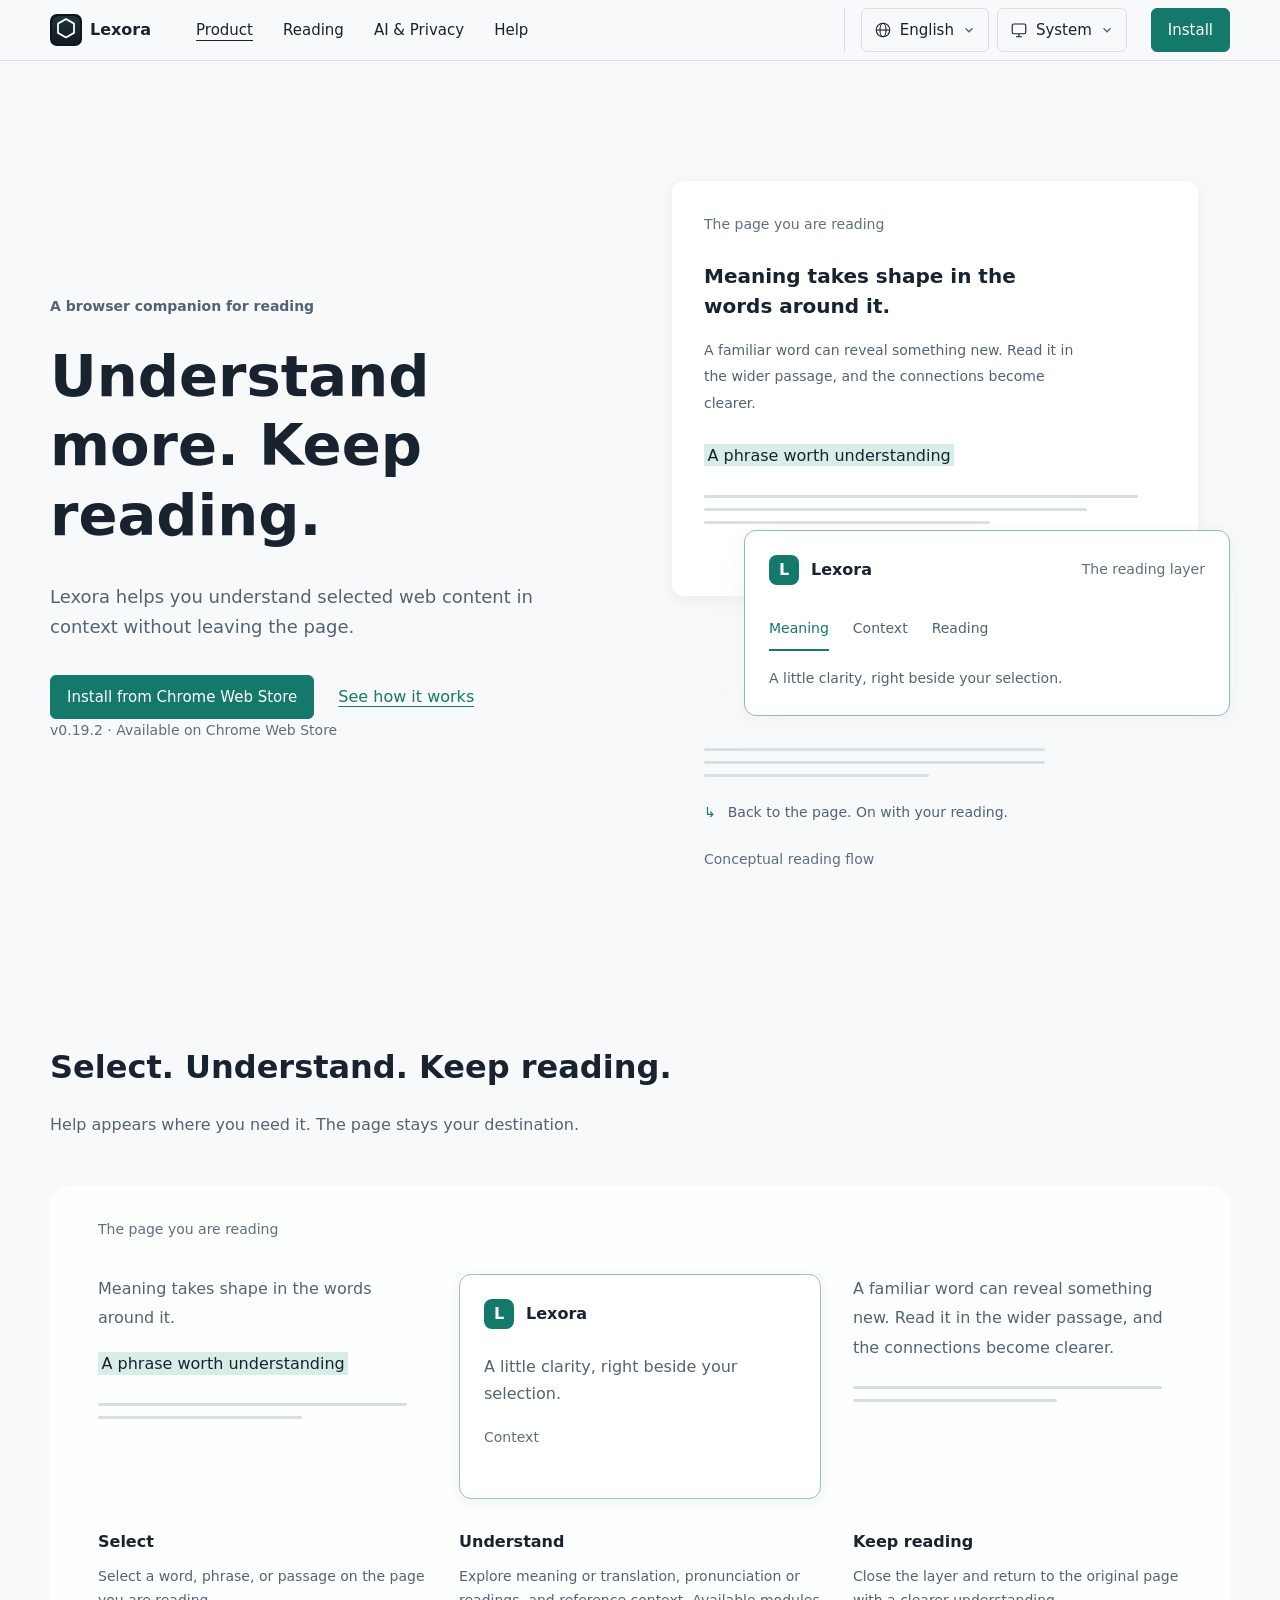
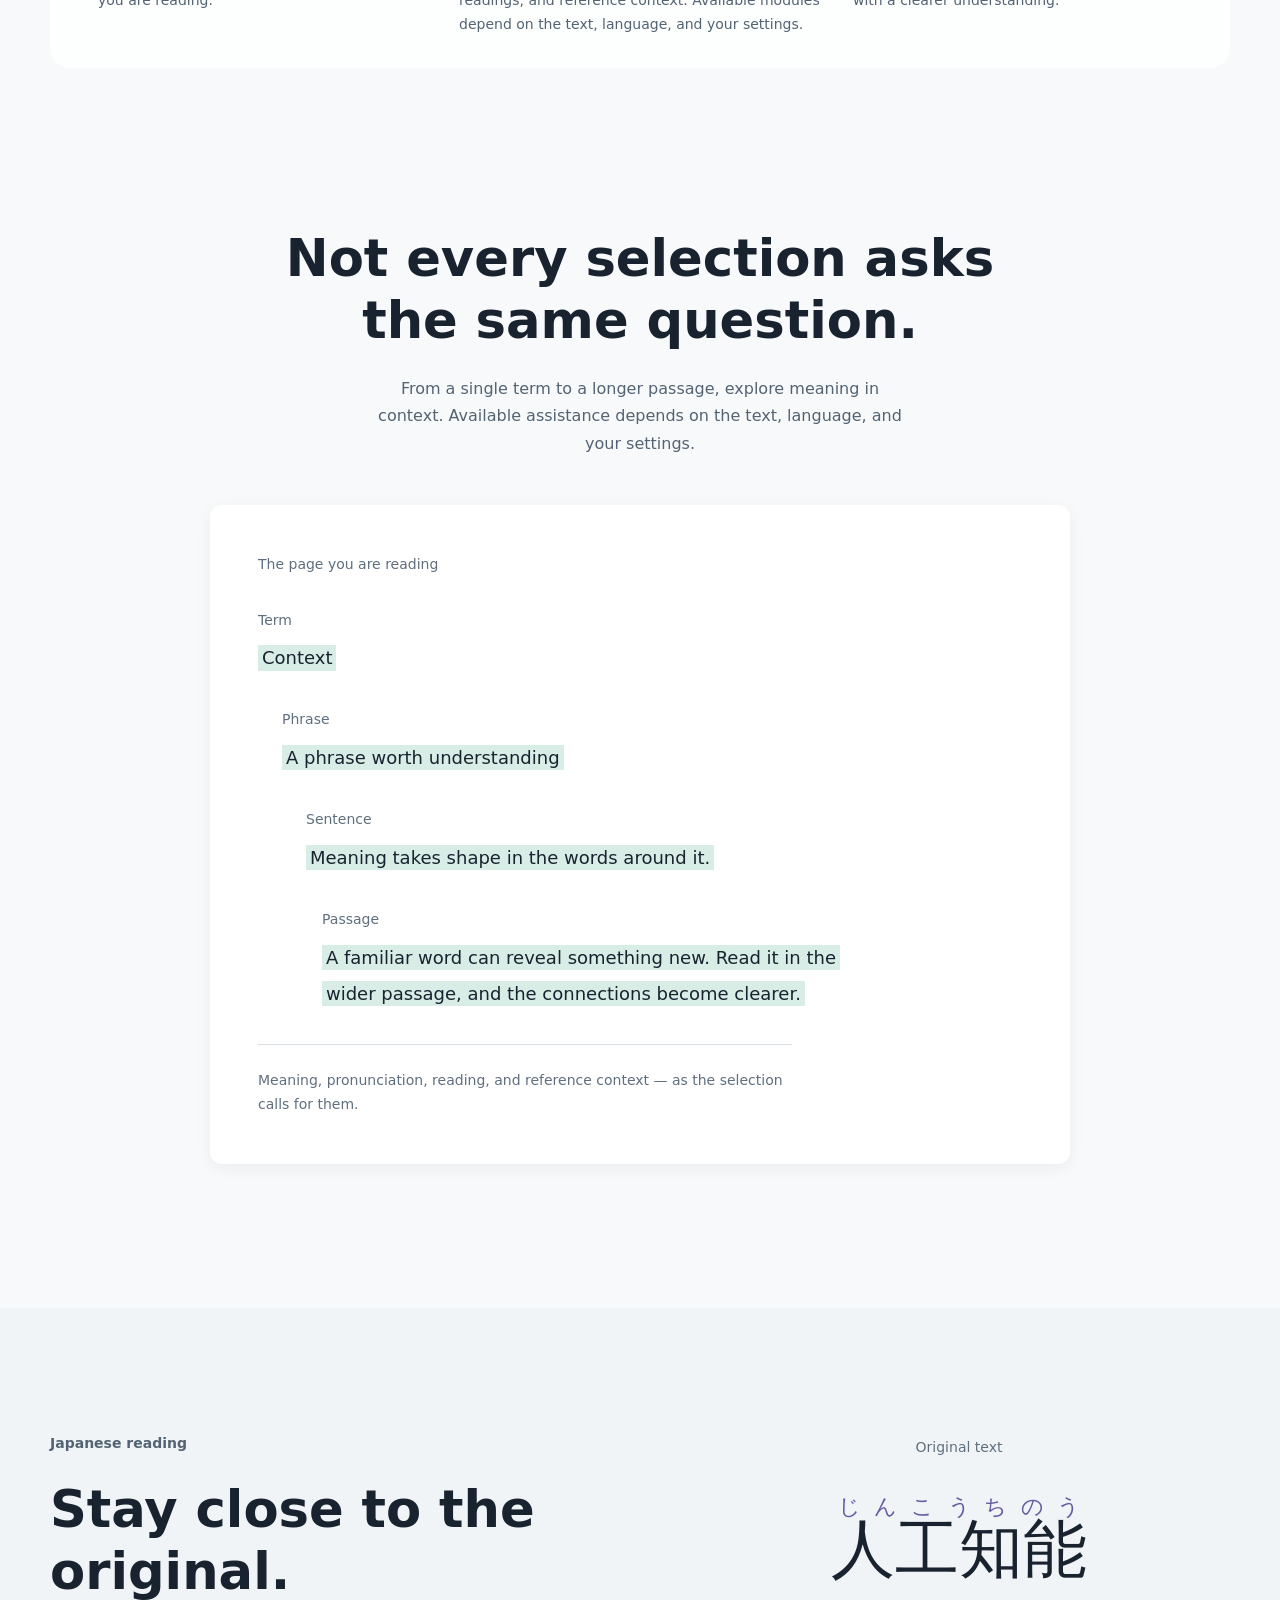
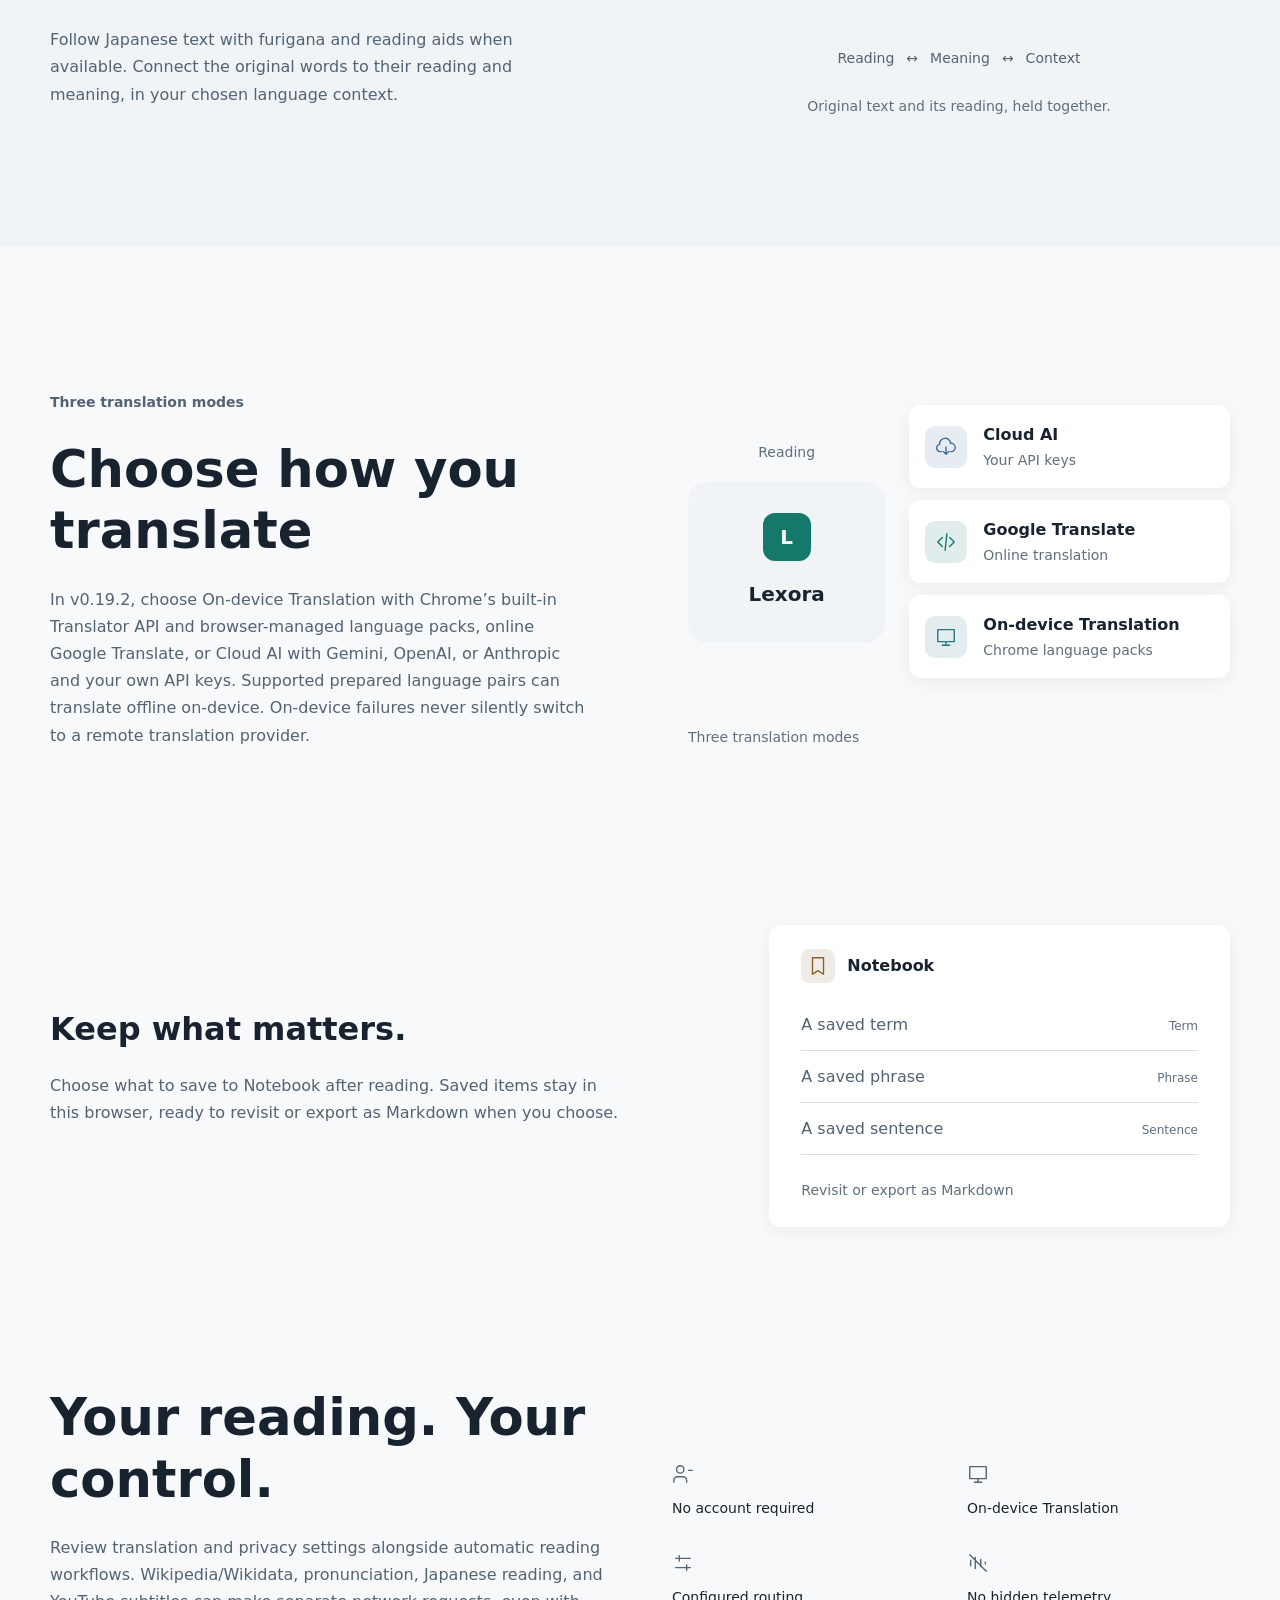
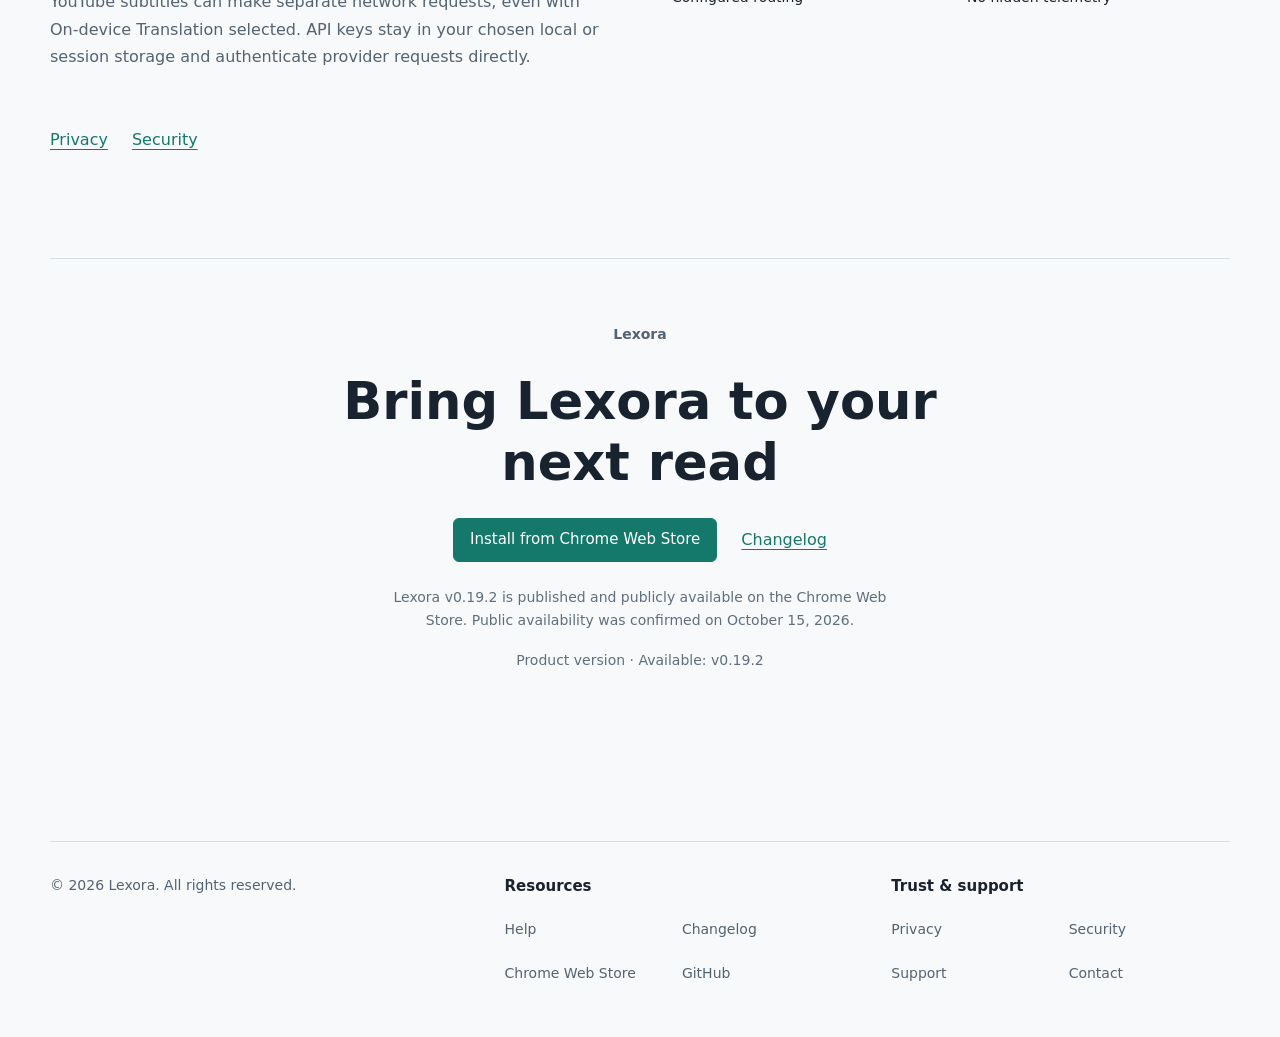
==== commit 4ae16240: "deploy: publish lexora-site 127005b08e4fa675e899291898e26a6292a65b5c" ====
--- a/index.html
+++ b/index.html
@@ -125,7 +125,7 @@
     else if (preference) preference.trigger.focus();
   });
 })();
-</script> <main id="top" tabindex="-1">   <div class="home"> <section class="home-intro wrap" id="product" aria-labelledby="home-title"> <div class="home-intro-copy"> <p class="home-kicker" data-i18n="home_intro">A browser companion for reading</p> <h1 id="home-title" data-i18n="home_title">Understand more. Keep reading.</h1> <p class="home-lead" data-i18n="hero_lead">Lexora helps you understand selected web content in context without leaving the page.</p> <div class="home-actions"> <a class="btn btn-primary" href="https://chromewebstore.google.com/detail/lexora-language-assistant/fbobmnpemmhjjloalogeaapfceefgopf" data-i18n="hero_cta_install">Install from Chrome Web Store</a> <a class="home-text-link" href="#reading-workflow" data-i18n="home_workflow_link">See how it works</a> </div> <p class="release-note" data-i18n="hero_eyebrow">v0.19.1 · Available on Chrome Web Store</p> </div> <figure class="reading-layer" aria-labelledby="layer-caption"> <div class="article-fragment"> <p class="visual-label" data-i18n="v3_article">The page you are reading</p> <p class="article-title" data-i18n="polish_sentence">Meaning takes shape in the words around it.</p> <p class="article-prose" data-i18n="polish_passage">A familiar word can reveal something new. Read it in the wider passage, and the connections become clearer.</p> <mark data-i18n="v3_selection">A phrase worth understanding</mark> <div class="article-lines" aria-hidden="true"><i></i><i></i><i></i></div> </div> <div class="context-layer"> <div class="layer-heading"><span class="layer-mark" aria-hidden="true">L</span><strong>Lexora</strong><span class="visual-label" data-i18n="v3_layer">The reading layer</span></div> <ul class="layer-labels"><li data-i18n="v3_meaning">Meaning</li><li data-i18n="v3_context">Context</li><li data-i18n="v3_reading">Reading</li></ul> <p data-i18n="v3_layer_body">A little clarity, right beside your selection.</p> </div> <div class="article-continuation" aria-hidden="true"><i></i><i></i><i></i></div> <p class="reading-return"><span aria-hidden="true">↳</span><span data-i18n="v3_resume">Back to the page. On with your reading.</span></p> <figcaption id="layer-caption" data-i18n="v3_concept">Conceptual reading flow</figcaption> </figure> </section> <section class="wrap home-section reading-flow" id="reading-workflow" tabindex="-1" aria-labelledby="workflow-title"> <div class="section-heading"><span class="section-number" aria-hidden="true">01</span><div><h2 id="workflow-title" data-i18n="v3_flow_title">Select. Understand. Keep reading.</h2><p data-i18n="v3_flow_body">Help appears where you need it. The page stays your destination.</p></div></div> <div class="flow-environment"> <p class="visual-label" data-i18n="v3_article">The page you are reading</p> <ol class="flow-sequence"> <li class="flow-select"><div class="flow-text"><p data-i18n="polish_sentence">Meaning takes shape in the words around it.</p><mark data-i18n="v3_selection">A phrase worth understanding</mark><div class="article-lines" aria-hidden="true"><i></i><i></i></div></div><h3 data-i18n="v3_select">Select</h3><p data-i18n="home_select_body">Select a word, phrase, or passage on the page you are reading.</p></li> <li class="flow-understand"><div class="flow-result"><div class="layer-heading"><span class="layer-mark" aria-hidden="true">L</span><strong>Lexora</strong></div><p data-i18n="v3_layer_body">A little clarity, right beside your selection.</p><span class="visual-label" data-i18n="v3_context">Context</span></div><h3 data-i18n="v3_understand">Understand</h3><p data-i18n="home_assist_body">Explore meaning or translation, pronunciation or readings, and reference context. Available modules depend on the text, language, and your settings.</p></li> <li class="flow-continue"><div class="flow-text"><p data-i18n="polish_passage">A familiar word can reveal something new. Read it in the wider passage, and the connections become clearer.</p><div class="article-lines" aria-hidden="true"><i></i><i></i></div></div><h3 data-i18n="v3_continue">Keep reading</h3><p data-i18n="v3_continue_body">Close the layer and return to the original page with a clearer understanding.</p></li> </ol> </div> </section> <section class="wrap home-section context-intelligence" aria-labelledby="context-title"> <div class="section-heading"><div><h2 id="context-title" data-i18n="v3_context_title">Not every selection asks the same question.</h2><p data-i18n="v3_context_body">From a single term to a longer passage, explore meaning in context. Available assistance depends on the text, language, and your settings.</p></div></div> <figure class="selection-spectrum" aria-labelledby="context-field-label"> <p id="context-field-label" class="visual-label" data-i18n="v3_article">The page you are reading</p> <ol> <li><span data-i18n="v3_term">Term</span><div class="selection-sample"><mark data-i18n="v3_context">Context</mark></div></li> <li><span data-i18n="v3_phrase">Phrase</span><div class="selection-sample"><mark data-i18n="v3_selection">A phrase worth understanding</mark></div></li> <li><span data-i18n="v3_sentence">Sentence</span><div class="selection-sample"><mark data-i18n="polish_sentence">Meaning takes shape in the words around it.</mark></div></li> <li><span data-i18n="v3_passage">Passage</span><div class="selection-sample"><mark data-i18n="polish_passage">A familiar word can reveal something new. Read it in the wider passage, and the connections become clearer.</mark></div></li> </ol> <figcaption data-i18n="v3_grounding">Meaning, pronunciation, reading, and reference context — as the selection calls for them.</figcaption> </figure> </section> <section class="home-japanese home-section" id="japanese" tabindex="-1" aria-labelledby="japanese-title"> <div class="wrap editorial-split"> <div><p class="home-kicker" data-i18n="v3_japanese">Japanese reading</p><h2 id="japanese-title" data-i18n="v3_japanese_title">Stay close to the original.</h2><p data-i18n="v3_japanese_body">Follow Japanese text with furigana and reading aids when available. Connect the original words to their reading and meaning, in your chosen language context.</p></div> <figure class="japanese-reading"> <p class="visual-label" data-i18n="v3_original">Original text</p> <ruby lang="ja">人工知能<rp>（</rp><rt>じんこうちのう</rt><rp>）</rp></ruby> <div class="reading-relationship"><span data-i18n="v3_reading">Reading</span><span aria-hidden="true">↔</span><span data-i18n="v3_meaning">Meaning</span><span aria-hidden="true">↔</span><span data-i18n="v3_context">Context</span></div> <figcaption data-i18n="v3_japanese_caption">Original text and its reading, held together.</figcaption> </figure> </div> </section> <section class="wrap home-section editorial-split home-ai" id="ai-privacy" tabindex="-1" aria-labelledby="ai-title"> <div><p class="home-kicker" data-i18n="v3_routing">Three translation modes</p><h2 id="ai-title" data-i18n="home_ai_title">Choose how you translate</h2><p data-i18n="home_ai_body">In v0.19.1, choose On-device Translation with Chrome’s built-in Translator API and browser-managed language packs, online Google Translate, or Cloud AI with Gemini, OpenAI, or Anthropic and your own API keys. Supported prepared language pairs can translate offline on-device. On-device failures never silently switch to a remote translation provider.</p></div> <figure class="ai-routing" aria-labelledby="routing-caption"> <div class="routing-origin"><span data-i18n="pill_reading">Reading</span><div class="routing-core"><span class="layer-mark" aria-hidden="true">L</span><strong>Lexora</strong></div></div> <ul class="routing-branches"> <li class="route-cloud"><svg class="home-icon" viewBox="0 0 24 24" fill="none" stroke="currentColor" stroke-width="1.5" stroke-linecap="round" stroke-linejoin="round" aria-hidden="true"><path d="M7 17H6a4 4 0 0 1-1-7.9A6 6 0 0 1 17 8a4.5 4.5 0 0 1 1 9h-1 M12 12v8m-3-3 3 3 3-3"></path></svg><div><strong data-i18n="v3_cloud">Cloud AI</strong><span data-i18n="v3_cloud_note">Your API keys</span></div></li> <li class="route-google"><svg class="home-icon" viewBox="0 0 24 24" fill="none" stroke="currentColor" stroke-width="1.5" stroke-linecap="round" stroke-linejoin="round" aria-hidden="true"><path d="m8 7-5 5 5 5m8-10 5 5-5 5m-3-14-2 18"></path></svg><div><strong data-i18n="v3_google">Google Translate</strong><span data-i18n="v3_google_note">Online translation</span></div></li> <li class="route-local"><svg class="home-icon" viewBox="0 0 24 24" fill="none" stroke="currentColor" stroke-width="1.5" stroke-linecap="round" stroke-linejoin="round" aria-hidden="true"><path d="M3 4h18v13H3zM8 21h8m-4-4v4"></path></svg><div><strong data-i18n="v3_ondevice">On-device Translation</strong><span data-i18n="v3_ondevice_note">Chrome language packs</span></div></li> </ul> <figcaption id="routing-caption" data-i18n="v3_routing">Three translation modes</figcaption> </figure> </section> <section class="wrap home-section editorial-split home-saved" aria-labelledby="saved-title"> <div><h2 id="saved-title" data-i18n="v3_save_title">Keep what matters.</h2><p data-i18n="v3_save_body">Choose what to save to Notebook after reading. Saved items stay in this browser, ready to revisit or export as Markdown when you choose.</p></div> <div class="saved-fragments"> <div class="saved-heading"><svg class="home-icon" viewBox="0 0 24 24" fill="none" stroke="currentColor" stroke-width="1.5" stroke-linecap="round" stroke-linejoin="round" aria-hidden="true"><path d="M6 3h12v18l-6-4-6 4z"></path></svg><strong>Notebook</strong></div> <ul><li><span data-i18n="v3_saved_term">A saved term</span><span class="visual-label" data-i18n="v3_term">Term</span></li><li><span data-i18n="v3_saved_phrase">A saved phrase</span><span class="visual-label" data-i18n="v3_phrase">Phrase</span></li><li><span data-i18n="v3_saved_sentence">A saved sentence</span><span class="visual-label" data-i18n="v3_sentence">Sentence</span></li></ul> <p class="visual-label" data-i18n="v3_export">Revisit or export as Markdown</p> </div> </section> <section class="wrap home-section home-trust" aria-labelledby="home-trust-title"> <div class="section-heading"><span class="section-number" aria-hidden="true">↳</span><div><h2 id="home-trust-title" data-i18n="v3_trust_title">Your reading. Your control.</h2><p data-i18n="home_trust_body">Review translation and privacy settings alongside automatic reading workflows. Wikipedia/Wikidata, pronunciation, Japanese reading, and YouTube subtitles can make separate network requests, even with On-device Translation selected. API keys stay in your chosen local or session storage and authenticate provider requests directly.</p></div></div> <ul class="trust-facts"><li><svg class="home-icon" viewBox="0 0 24 24" fill="none" stroke="currentColor" stroke-width="1.5" stroke-linecap="round" stroke-linejoin="round" aria-hidden="true"><path d="M16 21v-2a4 4 0 0 0-4-4H6a4 4 0 0 0-4 4v2M9 3a4 4 0 1 0 0 8 4 4 0 0 0 0-8m9 5h4"></path></svg><span data-i18n="v3_no_account">No account required</span></li><li><svg class="home-icon" viewBox="0 0 24 24" fill="none" stroke="currentColor" stroke-width="1.5" stroke-linecap="round" stroke-linejoin="round" aria-hidden="true"><path d="M3 4h18v13H3zM8 21h8m-4-4v4"></path></svg><span data-i18n="v3_ondevice_available">On-device Translation</span></li><li><svg class="home-icon" viewBox="0 0 24 24" fill="none" stroke="currentColor" stroke-width="1.5" stroke-linecap="round" stroke-linejoin="round" aria-hidden="true"><path d="M4 7h16M4 17h16M8 4v6m8 4v6"></path></svg><span data-i18n="v3_explicit">Configured routing</span></li><li><svg class="home-icon" viewBox="0 0 24 24" fill="none" stroke="currentColor" stroke-width="1.5" stroke-linecap="round" stroke-linejoin="round" aria-hidden="true"><path d="M4 9v6m5-9v12m6-10v8m5-5v2M3 3l18 18"></path></svg><span data-i18n="v3_telemetry">No hidden telemetry</span></li></ul> <div class="home-actions"><a class="home-text-link" href="/privacy" data-i18n="footer_privacy">Privacy</a><a class="home-text-link" href="/security" data-i18n="footer_security">Security</a></div> </section> <section class="wrap home-section home-install" aria-labelledby="home-install-title"> <p class="home-kicker">Lexora</p> <h2 id="home-install-title" data-i18n="home_install_title">Bring Lexora to your next read</h2> <div class="home-actions"><a class="btn btn-primary" href="https://chromewebstore.google.com/detail/lexora-language-assistant/fbobmnpemmhjjloalogeaapfceefgopf" data-i18n="hero_cta_install">Install from Chrome Web Store</a><a class="home-text-link" href="/changelog" data-i18n="shell_changelog">Changelog</a></div> <p class="release-note" data-i18n="install_notice_body">Lexora v0.19.1 is published and publicly available on the Chrome Web Store. Public availability was confirmed on October 10, 2026.</p> <p class="release-note"><span data-i18n="home_release">Product version · Available</span>: v0.19.1</p> </section> </div>  </main> <footer class="footer"> <div class="wrap footer-inner"> <div>&copy; 2026 Lexora. <span data-i18n="footer_rights">All rights reserved.</span></div> <div class="footer-group"> <strong data-i18n="shell_resources">Resources</strong> <div class="footer-links"> <a href="/help" data-i18n="shell_help">Help</a> <a href="/changelog" data-i18n="shell_changelog">Changelog</a> <a href="https://chromewebstore.google.com/detail/lexora-language-assistant/fbobmnpemmhjjloalogeaapfceefgopf" target="_blank" rel="noreferrer" data-i18n="footer_chrome">Chrome Web Store</a> <a href="https://github.com/lexora-project/lexora" target="_blank" rel="noreferrer">GitHub</a> </div> </div> <div class="footer-group"> <strong data-i18n="shell_trust">Trust & support</strong> <div class="footer-links"> <a href="/privacy" data-i18n="footer_privacy">Privacy</a> <a href="/security" data-i18n="footer_security">Security</a> <a href="/support" data-i18n="footer_support">Support</a> <a href="mailto:lexora.dev@proton.me" data-i18n="footer_contact">Contact</a> </div> </div> </div> </footer>  <script type="module">function f(i=document.querySelector(".home")){if(!i)return;const o=window.matchMedia("(prefers-reduced-motion: reduce)");if(o.matches||!("IntersectionObserver"in window))return;const s=i.querySelectorAll(".reading-layer, .flow-environment, .selection-spectrum, .japanese-reading, .ai-routing, .saved-fragments, .home-install"),r=new Set(s);let n;function c(){n?.disconnect(),i?.classList.remove("motion-ready"),s.forEach(t=>t.classList.remove("motion-active")),r.clear(),i?.removeEventListener("focusin",a),o.removeEventListener("change",d),window.removeEventListener("pagehide",c)}function a(t){for(const e of s)e.contains(t.target)&&(r.delete(e),n?.unobserve(e),e.classList.remove("motion-active"));r.size||n?.disconnect()}function d(){o.matches&&c()}try{n=new IntersectionObserver(t=>{for(const e of t)!e.isIntersecting||!r.has(e.target)||(r.delete(e.target),n?.unobserve(e.target),e.target.contains(document.activeElement)||e.target.classList.add("motion-active"));r.size||n?.disconnect()},{threshold:.12}),o.addEventListener("change",d),window.addEventListener("pagehide",c,{once:!0}),i.addEventListener("focusin",a),i.classList.add("motion-ready"),s.forEach(t=>n?.observe(t))}catch{c()}}f();</script>  <script type="application/json" id="lx-i18n">{"defaultLocale":"en","locales":["en","vi","ja","ko"],"translations":{"en":{"release_191_title":"Popup and update awareness","release_191_summary":"Lexora v0.19.1 is published and publicly available on the Chrome Web Store. Public availability was confirmed on October 10, 2026.","release_191_0":"Improved the browser toolbar popup UI with clear feature status, settings access, and compact secondary links.","release_191_1":"The popup dynamically displays the installed extension version from the manifest.","release_191_2":"Genuine extension upgrades show an update announcement and a NEW toolbar badge until acknowledged. First installation, startup, popup reopening, and same-version reload do not create a new announcement.","release_191_3":"Bundled What’s New release notes work offline. Opening the notice’s What’s New link or dismissing the notice acknowledges the installed version.","release_191_4":"Improved YouTube DualSubs popup controls and contextual player-control guidance, with keyboard navigation, focus indicators, and accessible switches.","v3_layer":"The reading layer","polish_sentence":"Meaning takes shape in the words around it.","polish_passage":"A familiar word can reveal something new. Read it in the wider passage, and the connections become clearer.","v3_concept":"Conceptual reading flow","v3_article":"The page you are reading","v3_selection":"A phrase worth understanding","v3_meaning":"Meaning","v3_context":"Context","v3_reading":"Reading","v3_layer_body":"A little clarity, right beside your selection.","v3_resume":"Back to the page. On with your reading.","v3_flow_title":"Select. Understand. Keep reading.","v3_flow_body":"Help appears where you need it. The page stays your destination.","v3_select":"Select","v3_understand":"Understand","v3_continue":"Keep reading","v3_continue_body":"Close the layer and return to the original page with a clearer understanding.","v3_context_title":"Not every selection asks the same question.","v3_context_body":"From a single term to a longer passage, explore meaning in context. Available assistance depends on the text, language, and your settings.","v3_term":"Term","v3_phrase":"Phrase","v3_sentence":"Sentence","v3_passage":"Passage","v3_grounding":"Meaning, pronunciation, reading, and reference context — as the selection calls for them.","v3_japanese":"Japanese reading","v3_japanese_title":"Stay close to the original.","v3_japanese_body":"Follow Japanese text with furigana and reading aids when available. Connect the original words to their reading and meaning, in your chosen language context.","v3_original":"Original text","v3_japanese_caption":"Original text and its reading, held together.","v3_cloud":"Cloud AI","v3_google":"Google Translate","v3_ondevice":"On-device Translation","v3_cloud_note":"Your API keys","v3_google_note":"Online translation","v3_ondevice_note":"Chrome language packs","v3_routing":"Three translation modes","v3_save_title":"Keep what matters.","v3_save_body":"Choose what to save to Notebook after reading. Saved items stay in this browser, ready to revisit or export as Markdown when you choose.","v3_saved_term":"A saved term","v3_saved_phrase":"A saved phrase","v3_saved_sentence":"A saved sentence","v3_export":"Revisit or export as Markdown","v3_trust_title":"Your reading. Your control.","v3_no_account":"No account required","v3_ondevice_available":"On-device Translation","v3_explicit":"Configured routing","v3_telemetry":"No hidden telemetry","help_network_title":"Automatic reading and network requests","help_network_body":"Wikipedia/Wikidata reference lookups, pronunciation, and Japanese reading may make network requests independently of translation mode. Automatic activation and pronunciation can trigger requests when enabled. Review those settings separately; choosing On-device Translation does not make every reading feature offline.","help_dualsubs_title":"YouTube DualSubs","help_dualsubs_body":"On supported YouTube videos, DualSubs displays original and translated captions. It is enabled by default and may load captions automatically from YouTube, including existing session cookies. Caption translation uses YouTube’s service independently of Reading Panel mode and Cloud AI keys. Turn it off in settings or player controls.","release_184_title":"More reliable reading and translation","release_184_summary":"Lexora v0.18.4 improves reading-panel reliability and translation timeout handling. It is available publicly on the Chrome Web Store.","release_184_0":"Dismissed selections stay closed instead of unexpectedly reopening.","release_184_1":"Keep the active reading session consistent while the panel opens, and prevent outdated results from returning after it is cleared.","release_184_2":"Apply Google translation timeouts while the response is being read and processed.","release_183_title":"Submitted to Chrome Web Store for public listing review","release_183_summary":"Lexora v0.18.3 has been submitted to the Chrome Web Store review queue for a public listing. The extension will be available for public install after review approval.","release_183_0":"Submitted for Chrome Web Store public listing review.","release_183_1":"Public listing will update after review approval.","release_183_2":"The existing unlisted listing remains accessible at the current Chrome Web Store URL.","release_180_title":"Approved and published on Chrome Web Store (unlisted)","release_180_summary":"Lexora v0.18.0 has been approved and published on the Chrome Web Store as an unlisted item. Install directly from the Chrome Web Store. No Developer Mode required.","release_180_0":"Approved and published on the Chrome Web Store (unlisted).","release_180_1":"Install directly from the Chrome Web Store. No Developer Mode required.","release_180_2":"Provider routing and reading surface refinements included in this release.","release_87_title":"M17.6 frozen handoff","release_87_summary":"Reading surface clarity pass. Module framing, header-band clarity, and cross-surface visual cohesion stabilized for the extension baseline.","release_87_0":"M17.6 archived as completed handoff.","release_87_1":"M18 marked active in roadmap.","release_87_2":"Visual identity system carried forward into the next feature phase.","release_86_title":"Post-M15 frozen handoff","release_86_summary":"UI system convergence baseline established before M16 and M17 refinement work.","release_86_0":"Shared UI token foundation consolidated.","release_86_1":"Popup and options shell convergence completed.","release_86_2":"Interaction semantics corrected for refined-state handling.","release_190_title":"Browser-native Translation","release_190_summary":"Lexora v0.19.0 is published and publicly available on the Chrome Web Store. Public availability was confirmed on October 9, 2026.","release_190_0":"Added On-device Translation using Chrome’s built-in Translator API, with in-panel language-pack preparation, progress, cancellation, and retry guidance.","release_190_1":"Choose On-device Translation, online Google Translate, or Cloud AI with user-supplied Gemini, OpenAI, or Anthropic keys. Supported prepared pairs can translate offline on-device; failures never silently select a remote provider.","release_190_2":"Improved Cloud AI connection handling and translation-mode persistence. Removed Ollama and custom endpoint support; legacy endpoint selections migrate to On-device Translation.","release_190_3":"Reading Panel, Japanese reading and pronunciation, Wikipedia/Wikidata, Notebook, and YouTube DualSubs remain available with their own settings and network behavior.","shell_appearance":"Appearance","shell_theme_system":"System","shell_theme_light":"Light","shell_theme_dark":"Dark","release_intro":"Public release notes for the Lexora extension.","release_version":"Version","release_current":"Available on Chrome Web Store","release_historical":"Historical release","guide_intro":"Install from the Chrome Web Store, then start with a selection on a web page.","guide_start":"Start reading","guide_select":"Select a word, phrase, or passage on a web page where Lexora is enabled.","guide_help":"Need a hand?","guide_help_body":"Use Help to get started, or contact Support if installation or reading does not work as expected.","guide_dev_enable":"Open this address in Chrome and enable Developer Mode.","guide_dev_load":"Choose Load unpacked, then select this folder inside the extracted package.","help_title":"Read with Lexora","help_intro":"A short guide to understanding selected text, using reading aids, and returning to saved items.","help_result_title":"Read the result in context","help_result_body":"Review the meaning or translation in the Lexora panel, then continue reading the original page. Available modules depend on the text, language, enabled features, and your settings.","help_reading_title":"Japanese readings and pronunciation","help_reading_body":"Use furigana when available to follow Japanese text. Pronunciation playback is available for supported languages; reading aids may vary with the selected text and settings.","help_save_title":"Save and return with Notebook","help_save_body":"Explicitly save a selection from the reading panel, then find it in Notebook in Lexora Options. Entries stay in this browser. Search, delete, or export them as Markdown when you choose. Saving is unavailable in incognito tabs.","help_provider_title":"Translation modes and references","help_provider_body":"In Options, choose On-device Translation, Google Translate (online, the default), or Cloud AI. On-device uses Chrome’s built-in Translator API; prepare browser-managed language packs in the Reading Panel. Availability depends on Chrome, the document, and the language pair. Supported prepared pairs work offline; failures never silently switch to a remote translation provider. Cloud AI uses your keys for Gemini, OpenAI, or Anthropic. Save keys in local or session storage; Test connection sends a fixed test phrase to the selected cloud provider.","help_trouble_title":"If something is missing","help_trouble_body":"Check page access, language pair, translation mode, and privacy settings in Options. For On-device Translation, follow the panel’s preparation progress or retry guidance; the API or pair may be unavailable. Online services need a connection. Contact Support with your installed version and steps tried, leaving out private text and credentials.","product_view_full":"View full screenshot","product_notebook_caption":"Return to saved items in Notebook, a separate Lexora Options surface. Saves stay in this browser; export is available when you choose.","product_notebook_alt":"Lexora Notebook with local-only storage information, search and filters, three saved Wikipedia items, and Markdown export.","product_ja_alt":"Japanese Wikipedia selection 人工知能 with Lexora showing furigana じんこうちのう and Vietnamese trí tuệ nhân tạo.","product_en_alt":"English Wikipedia text with “Artificial intelligence” selected and the Lexora panel showing “Trí tuệ nhân tạo”.","home_intro":"A browser companion for reading","home_title":"Understand more. Keep reading.","home_workflow_link":"See how it works","home_proof_caption":"English → Vietnamese lookup in the desktop Lexora reading panel.","home_workflow_title":"From a selection back to your reading","home_select":"Select what you want to understand","home_select_body":"Select a word, phrase, or passage on the page you are reading.","home_assist":"Check meaning in context","home_assist_body":"Explore meaning or translation, pronunciation or readings, and reference context. Available modules depend on the text, language, and your settings.","home_continue":"Continue, or save for later","home_continue_body":"Return to the page, or explicitly save a selection to Notebook to revisit it later.","home_languages_title":"Two reading contexts, one familiar flow","home_english":"English → Vietnamese","home_english_body":"Read an English page with Vietnamese as your target language. Check selected text in context and use pronunciation support when available.","home_japanese":"Japanese → Vietnamese","home_japanese_body":"Read Japanese with Vietnamese as your target language. Furigana and related reading aids can help you follow the original text when available.","home_english_caption":"Selected “Artificial intelligence” with the Vietnamese result “Trí tuệ nhân tạo”.","home_japanese_caption":"Selected 人工知能, its reading じんこうちのう, and a Vietnamese result in Lexora.","home_trust_title":"Your reading, your settings","home_trust_body":"Review translation and privacy settings alongside automatic reading workflows. Wikipedia/Wikidata, pronunciation, Japanese reading, and YouTube subtitles can make separate network requests, even with On-device Translation selected. API keys stay in your chosen local or session storage and authenticate provider requests directly.","home_ai_title":"Choose how you translate","home_ai_body":"In v0.19.1, choose On-device Translation with Chrome’s built-in Translator API and browser-managed language packs, online Google Translate, or Cloud AI with Gemini, OpenAI, or Anthropic and your own API keys. Supported prepared language pairs can translate offline on-device. On-device failures never silently switch to a remote translation provider.","home_install_title":"Bring Lexora to your next read","home_release":"Product version · Available","shell_menu":"Menu","shell_skip":"Skip to content","shell_primary":"Primary","shell_language":"Language","shell_home":"Lexora home","shell_resources":"Resources","shell_help":"Help","shell_changelog":"Changelog","shell_trust":"Trust & support","nav_product":"Product","nav_reading":"Reading","nav_ai_privacy":"AI & Privacy","nav_install":"Install","nav_privacy":"Privacy","nav_support":"Support","nav_github":"GitHub","hero_eyebrow":"v0.19.1 · Available on Chrome Web Store","hero_h1":"AI-assisted multilingual reading layer for your browser.","hero_lead":"Lexora helps you understand selected web content in context without leaving the page.","hero_cta_install":"Install from Chrome Web Store","hero_cta_project":"View project","hero_signal_label":"Current status","hero_signal_title":"A focused reading layer, not a crowded utility stack.","hero_signal_copy":"The goal is clear comprehension: selected text, contextual explanation, and an interface that stays out of the reading flow.","pill_reading":"Reading","pill_translation":"Translation","pill_explanation":"Explanation","pill_multilingual":"Multilingual","manifesto_kicker":"Manifesto","manifesto_title":"Built to reduce friction, not add another layer of it.","manifesto_body_0":"Lexora is being shaped as a focused reading environment rather than a crowded utility stack. The direction is deliberate: faster comprehension, cleaner context, and tooling that stays out of the way when the work matters.","manifesto_body_1":"This is not a race to look loud. It is a quiet push toward a sharper reading and translation layer that respects focus, precision, and long-session usability.","status_kicker":"Status","status_h2":"v0.19.1 is publicly available.","status_body":"Lexora v0.19.1 is published and publicly available on the Chrome Web Store. Public availability was confirmed on October 10, 2026.","si_0_title":"Build state","si_0_body":"Lexora v0.19.1 is published and publicly available on the Chrome Web Store. Public availability was confirmed on October 10, 2026.","si_1_title":"Public website","si_1_body":"Lexora v0.19.1 is published and publicly available on the Chrome Web Store. Public availability was confirmed on October 10, 2026.","si_2_title":"Install","si_2_body":"Install Lexora from the Chrome Web Store. No Developer Mode or manual steps required.","hm_0_title":"Reading-first","hm_0_body":"Built around comprehension flow rather than settings clutter.","hm_1_title":"Context-aware","hm_1_body":"Designed for selected text, surrounding meaning, and clear explanations.","hm_2_title":"Release posture","hm_2_body":"Lexora v0.19.1 is published and publicly available on the Chrome Web Store. Public availability was confirmed on October 10, 2026.","features_kicker":"Core features","features_h2":"Understand selected web content without leaving the page.","feat_0_title":"Contextual translation","feat_0_body":"Translate selected text without breaking reading flow. Lexora foregrounds context, not raw string conversion.","feat_1_title":"Explanation lane","feat_1_body":"Explain terms, phrases, and passages according to the selected text and the surrounding reading context.","feat_2_title":"Wikipedia grounding","feat_2_body":"Bring relevant entity context into the same reading surface so you do not have to scatter attention across tabs.","feat_3_title":"Pronunciation and TTS","feat_3_body":"Help users check pronunciation while reading English, Vietnamese, and Japanese.","feat_4_title":"Japanese reading support","feat_4_body":"Expose furigana and related reading aids as part of a disciplined language-reading workflow.","feat_5_title":"Privacy controls","feat_5_body":"Outbound text paths, optional provider routing, and redaction options are documented clearly and configured by the user.","trust_kicker":"Privacy & trust","trust_h2":"A clear product surface builds trust.","trust_intro":"No account-first funnel. No overclaiming. The website mirrors the extension's posture: precise, restrained, and reading-first.","trust_0_title":"Tool-first product","trust_0_body":"Lexora helps people understand selected content quickly without forcing account creation or marketing steps into the workflow.","trust_1_title":"Clear outbound-data paths","trust_1_body":"Translation can run on-device or use Google Translate or supported Cloud AI. Enabled reference, pronunciation, reading, and subtitle features have separate network behavior.","trust_2_title":"Operational honesty","trust_2_body":"Lexora v0.19.1 is published and publicly available on the Chrome Web Store. Public availability was confirmed on October 10, 2026.","install_hero_badge":"Install","install_hero_title":"Install Lexora","install_hero_body":"Lexora is available on the Chrome Web Store. Install in seconds with no Developer Mode or manual steps required.","install_store_kicker":"Chrome Web Store: recommended","install_store_title":"Install from the Chrome Web Store.","install_store_body":"Install the currently published Lexora version from the Chrome Web Store using the link below. No Developer Mode required.","install_notice_title":"v0.19.1 is publicly available","install_notice_body":"Lexora v0.19.1 is published and publicly available on the Chrome Web Store. Public availability was confirmed on October 10, 2026.","install_store_cta":"Open Chrome Web Store","install_chrome_step_0":"Open the Chrome Web Store listing for Lexora.","install_chrome_step_1":"Click \"Add to Chrome\" and confirm the permissions prompt.","install_chrome_step_2":"Pin the Lexora icon to the Chrome toolbar for quick access.","install_chrome_step_3":"Select text on any web page to open the Lexora reading panel.","install_dev_kicker":"Developer Mode: contributors only","install_dev_title":"For contributors and local development.","install_dev_body":"Developer Mode installation is intended for contributors and local development only. Normal users should install from the Chrome Web Store above.","install_current_version_label":"Product version","install_store_status_label":"Store status","install_store_status_value":"v0.19.1 published — public","install_dev_section_title":"Developer Mode install: contributors only","install_dev_section_body":"These steps are for contributors building and testing Lexora locally. Normal users should use the Chrome Web Store.","install_dev_step_0":"Obtain the extension package from the project maintainer.","install_dev_step_1":"Extract the package to a local folder.","install_dev_step_2":"Open chrome://extensions in Chrome and enable Developer Mode.","install_dev_step_3":"Click Load unpacked and select the dist/ folder from the extracted package.","install_dev_step_4":"Open the extension options page to configure languages, providers, and privacy settings.","privacy_hero_badge":"Privacy","privacy_hero_title":"Privacy","privacy_hero_body":"Lexora is explicit about where your text goes and what happens to it.","privacy_version":"Policy for Lexora v0.19.0 · Updated October 9, 2026.","privacy_process_title":"What Lexora processes","privacy_process_body":"Lexora processes selected text and bounded reading context to provide translation, reading assistance, and pronunciation. Depending on the feature, context can include nearby text, a page or section title, and relevant link information. It does not collect a passive browsing history or upload whole pages for translation.","privacy_process_trigger":"In the default Confirm mode, you select text and click the Lexora chip to open the panel. If you choose automatic activation, selecting text opens the panel and starts enabled features automatically. Enabled Wikipedia lookup, automatic pronunciation, and YouTube DualSubs can make requests within their workflows without a separate click for every request.","privacy_where_title":"Three translation modes","privacy_where_body":"Your translation mode controls the translation route. Other enabled features have their own network behavior.","privacy_where_local_label":"On-device Translation","privacy_where_local_body":"Translation runs locally in the Reading Panel using Chrome’s Translator API. Translation text is not sent to a remote translation provider, and errors do not trigger remote translation fallback. Chrome may download browser-managed language packs when you prepare a supported language pair. This mode does not make Wikipedia, pronunciation, or YouTube offline.","privacy_where_translation_label":"Google Translate","privacy_where_translation_body":"Selected text is sent directly to Google’s translation service (translate.googleapis.com), along with source and target language information. This mode does not require or load Cloud AI keys.","privacy_where_cloud_label":"Cloud AI","privacy_where_cloud_body":"Optional translation sends selected text and relevant bounded context, such as nearby text, page or section titles, and glossary hints, directly to OpenAI, Google Gemini, or Anthropic over HTTPS using your own API key. The preferred provider is tried first; other supported providers with saved keys may be tried if needed. Cloud AI failures do not fall back to Google Translate.","privacy_where_note":"Google Translate is the default translation mode. On-device and Google translation do not use Cloud AI credentials. Test connection is a separate action that sends fixed test text to the chosen cloud provider using your key. Lexora does not operate a server or proxy for these requests.","privacy_services_title":"Other reading services","privacy_where_public_label":"Wikipedia and Wikidata","privacy_where_public_body":"When Wikipedia is enabled, selection-derived search terms, article titles, or relevant Wikipedia links can be sent to Wikipedia to retrieve reference context. Wikidata receives entity identifiers (QIDs) to find articles in other languages. Resolution can make several requests automatically; some lookup or excerpt translation paths also use Google Translate independently of the selected translation mode.","privacy_speech_label":"Pronunciation and Japanese reading","privacy_speech_body":"Audio playback can send source or translated text to Google TTS (translate.googleapis.com or translate.google.com). Automatic pronunciation can do this when enabled. A browser speech fallback may use a local or remote voice, depending on the browser and voice. Japanese reading fallback can send text to Google’s service.","privacy_local_label":"Local reading aids","privacy_local_body":"Bundled Japanese tokenization, furigana, and English IPA lookup run locally. Panel rendering and subtitle synchronization also run locally.","privacy_youtube_title":"YouTube DualSubs","privacy_youtube_body":"On YouTube, DualSubs reads video and caption-track information and fetches source and translated captions from YouTube’s timedtext service. Requests include video/track identifiers and language choices and can include your existing YouTube session cookies. DualSubs is enabled by default and can load captions automatically on supported video pages; you can turn it off in settings or the player controls. Caption translation uses YouTube’s service independently of the Reading Panel translation mode and Cloud AI keys. Caption cues are held in the page session for display and synchronization, rather than uploaded to Lexora.","privacy_storage_title":"API keys, storage, and retention","privacy_storage_keys":"Settings and DualSubs preferences are stored in chrome.storage.local in your browser profile. User-provided Cloud AI keys are stored separately in chrome.storage.local (persistent, the default) or chrome.storage.session (temporary for the browser session), according to your choice. Lexora does not sync these through chrome.storage.sync. Keys authenticate requests directly to the relevant provider; they are not sent to Lexora. You can clear saved keys in settings. Browser extension storage is not an encrypted password vault.","privacy_storage_notebook":"Notebook saves are explicit. Entries contain selected text, translation, language pair, selection type, source hostname, and saved date, plus optional explanation, a bounded context snippet, and review metadata. Entries remain in local extension storage until deleted or the extension is removed. You can delete individual entries or all entries, or export Markdown locally. Export excludes full page URLs, page titles, API keys, and diagnostics. Saving from incognito tabs is blocked. Exported files remain under your control and are not removed when you delete Notebook entries.","privacy_storage_cache":"Reading results, translations, lookup data, and subtitle cues may be held in temporary in-memory caches or active UI state. Cache lifetimes vary by feature; Lexora does not promise immediate erasure after each request. On-device translation does not add a translation-result cache. External providers receive normal connection metadata such as your IP address and may retain requests under their own terms and account settings. Lexora cannot delete their records or promise zero retention or no model training by a provider.","privacy_not_title":"What Lexora does not do","privacy_not_0":"Lexora does not sell user data or use it for advertising, credit decisions, or data brokerage.","privacy_not_1":"Lexora does not require a Lexora account to use the extension. Cloud providers may require their own accounts and billing.","privacy_not_2":"Lexora does not include analytics or remote telemetry collection. Local console diagnostics can contain operational metadata and errors; they are not sent to a Lexora telemetry service.","privacy_not_3":"Lexora does not operate a backend that collects your selected text, API keys, Notebook, or browsing history.","privacy_controls_title":"Privacy controls and redaction","privacy_controls_body":"Use settings to choose the translation mode and control Wikipedia, automatic activation, automatic pronunciation, and YouTube DualSubs.","privacy_controls_0":"Choose On-device Translation to keep translation text local, and review other enabled features separately.","privacy_controls_1":"Choose session-only key storage or clear saved keys; delete Notebook entries when no longer needed.","privacy_controls_2":"Redaction settings replace recognized email addresses, IPv4-shaped addresses, and certain known secret-key patterns in supported outbound translation, Cloud AI context, Wikipedia query, and Japanese reading paths. Email and secret-pattern redaction are on by default; IP redaction is off by default.","privacy_controls_note":"Redaction is pattern-based, not a guarantee of anonymization: it does not recognize every secret or sensitive detail. It does not apply universally to all network paths, including pronunciation audio, direct article links, and YouTube caption requests. Avoid selecting confidential text for external processing.","privacy_limited_title":"Chrome Web Store Limited Use","privacy_limited_body":"Lexora’s use and transfer of user data, including information received from Google APIs, adheres to the Chrome Web Store User Data Policy, including its Limited Use requirements. Data is used only to provide the disclosed reading, translation, pronunciation, subtitle, and Notebook features. Transfers to providers described here are limited to what those features need.","privacy_limited_link":"Chrome Web Store User Data Policy — Limited Use","privacy_site_title":"This website","privacy_site_body":"lexora.sh is a static site hosted on GitHub Pages. It does not set tracking cookies, collect form submissions, or run analytics. Your language and theme preferences are stored locally in your browser. Hosting and external service providers may process normal request metadata under their own policies. Contact is by email link; information you choose to send by email is handled to respond to your inquiry.","privacy_contact_title":"Contact","privacy_contact_body":"Privacy questions or data-handling concerns:","support_hero_badge":"Support","support_hero_title":"Support","support_hero_body":"If something is not working, here is where to go.","support_contact_title":"Contact","support_contact_body":"Reach the Lexora team at:","support_paths_title":"Support paths","support_path_general_label":"General usage","support_path_general_body":"install questions, language settings, provider setup","support_path_bug_label":"Bug reports","support_path_bug_body":"reproducible issues with extension behavior","support_path_security_label":"Security reports","support_path_security_body":"report sensitive issues privately. See the","support_path_security_link":"security page","support_path_feedback_label":"Feature feedback","support_path_feedback_body":"suggestions related to reading flow, language workflow, or interface behavior","support_bug_title":"For bug reports, include:","support_bug_0":"browser name and version","support_bug_1":"Lexora version (visible in the extension options page)","support_bug_2":"operating system","support_bug_3":"language pair (source and target language)","support_bug_4":"provider mode (which translation or AI provider is active)","support_bug_5":"reproduction steps","security_hero_badge":"Security","security_hero_title":"Security","security_hero_body":"Security-sensitive issues should be reported privately, not posted publicly.","security_report_title":"Reporting a vulnerability","security_report_body":"Do not post security vulnerabilities publicly: not in GitHub issues, not in public forums, not in social channels. Report sensitive issues by email to:","security_useful_title":"What a useful report includes","security_useful_0":"affected Lexora version","security_useful_1":"browser name and version","security_useful_2":"operating system","security_useful_3":"reproduction steps or a concise proof of concept","security_useful_4":"impact assessment","security_areas_title":"Security-relevant areas in Lexora","security_area_provider_label":"Provider routing","security_area_provider_body":"unintended routing of selected text to external services","security_area_selected_label":"Selected-text handling","security_area_selected_body":"unsafe outbound transmission or unintended exposure of selected content","security_area_message_label":"Extension message boundaries","security_area_message_body":"message spoofing or boundary confusion between page context and extension context","security_area_token_label":"Token and key leakage","security_area_token_body":"AI provider keys or credentials exposed or logged","security_area_privacy_label":"Settings and privacy bypasses","security_area_privacy_body":"circumventing user-configured privacy controls or provider restrictions","security_response_title":"Response","security_response_body":"We will acknowledge security reports and coordinate disclosure timing with the reporter. Public credit is available if desired.","notfound_badge":"Not found","notfound_title":"That page is not here.","notfound_body":"Return to the Lexora homepage to continue.","notfound_cta":"Back to homepage","footer_chrome":"Chrome Web Store","footer_privacy":"Privacy","footer_security":"Security","footer_support":"Support","footer_contact":"Contact","footer_rights":"All rights reserved."},"vi":{"release_191_title":"Popup và thông báo cập nhật","release_191_summary":"Lexora v0.19.1 đã được phát hành công khai trên Chrome Web Store. Khả năng cài đặt công khai được xác nhận ngày 10 tháng 10 năm 2026.","release_191_0":"Cải thiện giao diện popup trên thanh công cụ trình duyệt, hiển thị rõ trạng thái tính năng, lối vào cài đặt và các liên kết phụ gọn gàng.","release_191_1":"Popup tự động hiển thị phiên bản tiện ích đang cài đặt từ manifest.","release_191_2":"Khi tiện ích thực sự được nâng cấp, thông báo cập nhật và huy hiệu NEW trên thanh công cụ xuất hiện cho đến khi được xác nhận. Cài đặt lần đầu, khởi động, mở lại popup và tải lại cùng phiên bản không tạo thông báo mới.","release_191_3":"Ghi chú phát hành Có gì mới được đóng gói sẵn và hoạt động ngoại tuyến. Mở liên kết Có gì mới trong thông báo hoặc đóng thông báo sẽ xác nhận phiên bản đang cài đặt.","release_191_4":"Cải thiện các điều khiển YouTube DualSubs trong popup và hướng dẫn điều khiển trình phát theo ngữ cảnh, cùng điều hướng bàn phím, chỉ báo tiêu điểm và công tắc dễ tiếp cận.","v3_layer":"Lớp hỗ trợ đọc","polish_sentence":"Ý nghĩa được định hình bởi những từ xung quanh.","polish_passage":"Một từ quen thuộc có thể gợi mở điều mới. Đọc trong cả đoạn văn, các mối liên hệ sẽ rõ hơn.","v3_concept":"Minh họa quy trình đọc","v3_article":"Trang bạn đang đọc","v3_selection":"Một cụm từ cần hiểu rõ","v3_meaning":"Ý nghĩa","v3_context":"Ngữ cảnh","v3_reading":"Cách đọc","v3_layer_body":"Thêm chút rõ ràng, ngay bên nội dung đã chọn.","v3_resume":"Trở lại trang. Tiếp tục mạch đọc.","v3_flow_title":"Chọn. Hiểu. Đọc tiếp.","v3_flow_body":"Hỗ trợ xuất hiện đúng lúc cần. Trang đang đọc vẫn là nơi bạn muốn ở lại.","v3_select":"Chọn","v3_understand":"Hiểu","v3_continue":"Đọc tiếp","v3_continue_body":"Đóng lớp hỗ trợ và trở lại trang gốc với nội dung đã rõ hơn.","v3_context_title":"Mỗi nội dung được chọn cần một cách hiểu riêng.","v3_context_body":"Từ một thuật ngữ đến đoạn văn dài, tìm hiểu ý nghĩa trong ngữ cảnh. Hỗ trợ tùy theo nội dung, ngôn ngữ và cài đặt của bạn.","v3_term":"Thuật ngữ","v3_phrase":"Cụm từ","v3_sentence":"Câu","v3_passage":"Đoạn văn","v3_grounding":"Ý nghĩa, phát âm, cách đọc và thông tin tham khảo — tùy nội dung cần hiểu.","v3_japanese":"Đọc tiếng Nhật","v3_japanese_title":"Luôn gắn với nguyên văn.","v3_japanese_body":"Theo dõi tiếng Nhật với furigana và hỗ trợ cách đọc khi có. Kết nối từ gốc với cách đọc và ý nghĩa trong ngữ cảnh ngôn ngữ bạn chọn.","v3_original":"Nguyên văn","v3_japanese_caption":"Nguyên văn và cách đọc, luôn đi cùng nhau.","v3_cloud":"Cloud AI","v3_google":"Google Translate","v3_ondevice":"Dịch trên thiết bị","v3_cloud_note":"Khóa API của bạn","v3_google_note":"Dịch trực tuyến","v3_ondevice_note":"Gói ngôn ngữ của Chrome","v3_routing":"Ba chế độ dịch","v3_save_title":"Giữ lại điều cần nhớ.","v3_save_body":"Chủ động lưu vào Notebook sau khi đọc. Mục đã lưu ở trong trình duyệt này, sẵn sàng để xem lại hoặc xuất Markdown khi bạn muốn.","v3_saved_term":"Một thuật ngữ đã lưu","v3_saved_phrase":"Một cụm từ đã lưu","v3_saved_sentence":"Một câu đã lưu","v3_export":"Xem lại hoặc xuất Markdown","v3_trust_title":"Bạn đọc. Bạn làm chủ.","v3_no_account":"Không cần tài khoản","v3_ondevice_available":"Dịch trên thiết bị","v3_explicit":"Định tuyến theo cấu hình","v3_telemetry":"Không thu thập ngầm dữ liệu đo lường","help_network_title":"Đọc tự động và yêu cầu mạng","help_network_body":"Tra cứu Wikipedia/Wikidata, phát âm và đọc tiếng Nhật có thể gửi yêu cầu mạng độc lập với chế độ dịch. Kích hoạt và phát âm tự động có thể gửi yêu cầu khi được bật. Kiểm tra riêng các cài đặt này; chọn Dịch trên thiết bị không khiến mọi tính năng đọc chạy ngoại tuyến.","help_dualsubs_title":"YouTube DualSubs","help_dualsubs_body":"Trên video YouTube được hỗ trợ, DualSubs hiển thị phụ đề gốc và bản dịch. Tính năng bật mặc định và có thể tự tải phụ đề từ YouTube, kèm cookie phiên hiện có. Dịch phụ đề dùng dịch vụ YouTube độc lập với chế độ Bảng đọc và khóa Cloud AI. Tắt trong cài đặt hoặc điều khiển trình phát.","release_184_title":"Đọc và dịch đáng tin cậy hơn","release_184_summary":"Lexora v0.18.4 cải thiện độ tin cậy của bảng đọc và xử lý thời gian chờ khi dịch. Phiên bản này được cung cấp công khai trên Chrome Web Store.","release_184_0":"Các vùng chọn đã đóng vẫn đóng, thay vì bất ngờ mở lại.","release_184_1":"Giữ phiên đọc hiện tại nhất quán khi bảng mở và ngăn kết quả cũ xuất hiện lại sau khi xóa bảng.","release_184_2":"Áp dụng thời gian chờ của bản dịch Google trong quá trình đọc và xử lý phản hồi.","release_183_title":"Đã gửi tới Chrome Web Store để xét duyệt niêm yết công khai","release_183_summary":"Lexora v0.18.3 đã được gửi vào hàng đợi xét duyệt của Chrome Web Store để niêm yết công khai. Tiện ích sẽ có thể được cài đặt công khai sau khi được phê duyệt.","release_183_0":"Đã gửi để xét duyệt niêm yết công khai trên Chrome Web Store.","release_183_1":"Trang niêm yết công khai sẽ được cập nhật sau khi được phê duyệt.","release_183_2":"Trang niêm yết không công khai hiện tại vẫn truy cập được qua URL Chrome Web Store đang dùng.","release_180_title":"Đã được phê duyệt và phát hành trên Chrome Web Store (không công khai)","release_180_summary":"Lexora v0.18.0 đã được phê duyệt và phát hành trên Chrome Web Store dưới dạng không công khai. Cài đặt trực tiếp từ Chrome Web Store. Không cần Chế độ nhà phát triển.","release_180_0":"Đã được phê duyệt và phát hành trên Chrome Web Store (không công khai).","release_180_1":"Cài đặt trực tiếp từ Chrome Web Store. Không cần Chế độ nhà phát triển.","release_180_2":"Bản phát hành này bao gồm cải tiến định tuyến nhà cung cấp và giao diện đọc.","release_87_title":"Bàn giao cố định M17.6","release_87_summary":"Đợt cải thiện độ rõ ràng của giao diện đọc. Khung mô-đun, dải tiêu đề và sự nhất quán trực quan giữa các giao diện đã được ổn định cho nền tảng tiện ích.","release_87_0":"M17.6 được lưu trữ như một đợt bàn giao đã hoàn tất.","release_87_1":"M18 được đánh dấu đang triển khai trong lộ trình.","release_87_2":"Hệ thống nhận diện trực quan được tiếp tục sử dụng trong giai đoạn tính năng tiếp theo.","release_86_title":"Bàn giao cố định sau M15","release_86_summary":"Thiết lập nền tảng thống nhất hệ thống giao diện trước các đợt tinh chỉnh M16 và M17.","release_86_0":"Hợp nhất nền tảng token giao diện dùng chung.","release_86_1":"Hoàn tất việc thống nhất khung cửa sổ bật lên và trang tùy chọn.","release_86_2":"Sửa ngữ nghĩa tương tác để xử lý trạng thái đã tinh chỉnh.","release_190_title":"Dịch tích hợp trong trình duyệt","release_190_summary":"Lexora v0.19.0 đã được phát hành công khai trên Chrome Web Store. Khả năng cài đặt công khai được xác nhận ngày 9 tháng 10 năm 2026.","release_190_0":"Thêm Dịch trên thiết bị qua Translator API tích hợp của Chrome, với chuẩn bị gói ngôn ngữ, tiến trình, hủy và hướng dẫn thử lại trong bảng.","release_190_1":"Chọn Dịch trên thiết bị, Google Translate trực tuyến hoặc Cloud AI với khóa Gemini, OpenAI hay Anthropic của bạn. Cặp được hỗ trợ đã chuẩn bị có thể dịch ngoại tuyến trên thiết bị; lỗi không tự chọn nhà cung cấp từ xa.","release_190_2":"Cải thiện xử lý kết nối Cloud AI và lưu chế độ dịch. Loại bỏ hỗ trợ Ollama và điểm cuối tùy chỉnh; lựa chọn điểm cuối cũ chuyển sang Dịch trên thiết bị.","release_190_3":"Bảng đọc, đọc tiếng Nhật và phát âm, Wikipedia/Wikidata, Notebook và YouTube DualSubs tiếp tục được hỗ trợ với cài đặt và hành vi mạng riêng.","shell_appearance":"Giao diện","shell_theme_system":"Hệ thống","shell_theme_light":"Sáng","shell_theme_dark":"Tối","release_intro":"Ghi chú phát hành công khai của tiện ích Lexora.","release_version":"Phiên bản","release_current":"Có trên Chrome Web Store","release_historical":"Phiên bản trước","guide_intro":"Cài từ Chrome Web Store, rồi bắt đầu bằng cách chọn văn bản trên trang web.","guide_start":"Bắt đầu đọc","guide_select":"Chọn từ, cụm từ hoặc đoạn văn trên trang web đã bật Lexora.","guide_help":"Bạn cần trợ giúp?","guide_help_body":"Xem Trợ giúp để bắt đầu, hoặc liên hệ Hỗ trợ nếu việc cài đặt hay đọc không hoạt động như mong đợi.","guide_dev_enable":"Mở địa chỉ này trong Chrome và bật Developer Mode.","guide_dev_load":"Chọn Load unpacked, rồi chọn thư mục này trong gói đã giải nén.","help_title":"Đọc cùng Lexora","help_intro":"Hướng dẫn ngắn để hiểu văn bản đã chọn, dùng hỗ trợ đọc và xem lại mục đã lưu.","help_result_title":"Đọc kết quả trong ngữ cảnh","help_result_body":"Xem nghĩa hoặc bản dịch trong bảng Lexora, rồi đọc tiếp trang gốc. Các mô-đun khả dụng tùy thuộc vào văn bản, ngôn ngữ, tính năng đã bật và cài đặt của bạn.","help_reading_title":"Cách đọc tiếng Nhật và phát âm","help_reading_body":"Dùng furigana khi có để theo dõi văn bản tiếng Nhật. Tính năng nghe phát âm hỗ trợ một số ngôn ngữ; hỗ trợ đọc có thể thay đổi theo văn bản đã chọn và cài đặt.","help_save_title":"Lưu và xem lại với Notebook","help_save_body":"Chủ động lưu nội dung đã chọn từ bảng đọc, rồi tìm lại trong Notebook ở Tùy chọn Lexora. Các mục lưu trong trình duyệt này. Bạn có thể tìm kiếm, xóa hoặc xuất Markdown khi muốn. Không thể lưu trong thẻ ẩn danh.","help_provider_title":"Chế độ dịch và nguồn tham khảo","help_provider_body":"Trong Tùy chọn, chọn Dịch trên thiết bị, Google Translate (trực tuyến, mặc định) hoặc Cloud AI. Dịch trên thiết bị dùng Translator API tích hợp của Chrome; chuẩn bị gói ngôn ngữ do trình duyệt quản lý ngay trong Bảng đọc. Khả dụng tùy Chrome, trang và cặp ngôn ngữ. Cặp được hỗ trợ đã chuẩn bị chạy ngoại tuyến; lỗi không tự chuyển sang nhà cung cấp dịch từ xa. Cloud AI dùng khóa Gemini, OpenAI hoặc Anthropic của bạn. Lưu khóa cục bộ hoặc theo phiên; Kiểm tra kết nối gửi câu thử cố định tới nhà cung cấp đám mây đã chọn.","help_trouble_title":"Nếu thiếu kết quả","help_trouble_body":"Kiểm tra quyền truy cập trang, cặp ngôn ngữ, chế độ dịch và quyền riêng tư trong Tùy chọn. Với Dịch trên thiết bị, làm theo tiến trình chuẩn bị hoặc hướng dẫn thử lại trong bảng; API hoặc cặp ngôn ngữ có thể không khả dụng. Dịch vụ trực tuyến cần kết nối mạng. Gửi phiên bản đã cài và các bước đã thử cho Hỗ trợ, không kèm văn bản riêng tư hay khóa API.","product_view_full":"Xem ảnh đầy đủ","product_notebook_caption":"Xem lại mục đã lưu trong Notebook, một trang riêng trong Tùy chọn Lexora. Dữ liệu lưu trong trình duyệt này; bạn có thể chủ động xuất dữ liệu.","product_notebook_alt":"Notebook của Lexora với thông tin lưu trữ cục bộ, tìm kiếm và bộ lọc, ba mục Wikipedia đã lưu và xuất Markdown.","product_ja_alt":"Chọn 人工知能 trên Wikipedia tiếng Nhật; Lexora hiển thị furigana じんこうちのう và tiếng Việt trí tuệ nhân tạo.","product_en_alt":"Văn bản Wikipedia tiếng Anh với “Artificial intelligence” được chọn và bảng Lexora hiển thị “Trí tuệ nhân tạo”.","home_intro":"Người bạn đồng hành khi đọc trên trình duyệt","home_title":"Hiểu rõ hơn. Đọc tiếp liền mạch.","home_workflow_link":"Xem cách hoạt động","home_proof_caption":"Tra cứu Anh → Việt trong bảng đọc Lexora trên máy tính.","home_workflow_title":"Từ đoạn được chọn, trở lại mạch đọc","home_select":"Chọn nội dung bạn muốn hiểu","home_select_body":"Chọn từ, cụm từ hoặc đoạn văn ngay trên trang bạn đang đọc.","home_assist":"Tìm hiểu nghĩa trong ngữ cảnh","home_assist_body":"Xem nghĩa hoặc bản dịch, cách phát âm hoặc cách đọc và thông tin tham khảo. Các mô-đun hiển thị tùy theo nội dung, ngôn ngữ và cài đặt của bạn.","home_continue":"Đọc tiếp hoặc lưu để xem lại","home_continue_body":"Trở lại trang đang đọc hoặc chủ động lưu nội dung đã chọn vào Notebook để xem lại sau.","home_languages_title":"Hai ngữ cảnh đọc, một quy trình quen thuộc","home_english":"Tiếng Anh → Tiếng Việt","home_english_body":"Đọc trang tiếng Anh với ngôn ngữ đích là tiếng Việt. Tìm hiểu nội dung đã chọn trong ngữ cảnh và dùng hỗ trợ phát âm khi có.","home_japanese":"Tiếng Nhật → Tiếng Việt","home_japanese_body":"Đọc tiếng Nhật với ngôn ngữ đích là tiếng Việt. Furigana và các hỗ trợ cách đọc giúp bạn theo dõi nguyên văn khi có.","home_english_caption":"Chọn “Artificial intelligence” và xem kết quả tiếng Việt “Trí tuệ nhân tạo”.","home_japanese_caption":"Nội dung được chọn 人工知能, cách đọc じんこうちのう và kết quả tiếng Việt trong Lexora.","home_trust_title":"Bạn đọc, bạn lựa chọn cài đặt","home_trust_body":"Kiểm tra chế độ dịch, quyền riêng tư và các quy trình đọc tự động. Wikipedia/Wikidata, phát âm, đọc tiếng Nhật và phụ đề YouTube có thể gửi yêu cầu mạng riêng, kể cả khi chọn Dịch trên thiết bị. Khóa API được lưu trong bộ nhớ cục bộ hoặc phiên theo lựa chọn và dùng để xác thực trực tiếp với nhà cung cấp.","home_ai_title":"Chọn cách bạn dịch","home_ai_body":"Trong v0.19.1, chọn Dịch trên thiết bị qua Translator API tích hợp của Chrome và gói ngôn ngữ do trình duyệt quản lý, Google Translate trực tuyến, hoặc Cloud AI với Gemini, OpenAI hay Anthropic bằng khóa API của bạn. Các cặp ngôn ngữ được hỗ trợ đã chuẩn bị có thể dịch ngoại tuyến trên thiết bị. Lỗi Dịch trên thiết bị không tự chuyển sang nhà cung cấp dịch từ xa.","home_install_title":"Cùng Lexora đọc trang tiếp theo","home_release":"Phiên bản sản phẩm · Đã phát hành","shell_menu":"Menu","shell_skip":"Chuyển đến nội dung","shell_primary":"Điều hướng chính","shell_language":"Ngôn ngữ","shell_home":"Trang chủ Lexora","shell_resources":"Tài nguyên","shell_help":"Trợ giúp","shell_changelog":"Lịch sử cập nhật","shell_trust":"Tin cậy và hỗ trợ","nav_product":"Sản phẩm","nav_reading":"Đọc","nav_ai_privacy":"AI & Quyền riêng tư","nav_install":"Cài đặt","nav_privacy":"Quyền riêng tư","nav_support":"Hỗ trợ","nav_github":"GitHub","hero_eyebrow":"v0.19.1 · Có trên Chrome Web Store","hero_h1":"Lớp đọc hiểu đa ngôn ngữ cho trình duyệt.","hero_lead":"Lexora giúp bạn hiểu nội dung đã chọn trên web theo đúng ngữ cảnh, không cần rời khỏi trang.","hero_cta_install":"Cài từ Chrome Web Store","hero_cta_project":"Xem dự án","hero_signal_label":"Trạng thái hiện tại","hero_signal_title":"Một lớp đọc tập trung, không phải một bộ công cụ chồng chéo.","hero_signal_copy":"Mục tiêu rất rõ: giúp người dùng hiểu phần văn bản đã chọn, có giải thích theo ngữ cảnh, và không làm gián đoạn luồng đọc.","pill_reading":"Đọc hiểu","pill_translation":"Dịch","pill_explanation":"Giải thích","pill_multilingual":"Đa ngôn ngữ","manifesto_kicker":"Định hướng","manifesto_title":"Giúp việc đọc nhẹ hơn, không tạo thêm một lớp rườm rà.","manifesto_body_0":"Lexora được xây dựng như một môi trường ngôn ngữ gọn gàng, thay vì một bộ tiện ích chồng chéo. Định hướng rất rõ: hiểu nhanh hơn, ngữ cảnh rõ hơn, và công cụ lùi lại đúng lúc khi người dùng cần tập trung.","manifesto_body_1":"Đây không phải cuộc đua để trở nên ồn ào. Lexora đi theo hướng lặng hơn: một lớp đọc và dịch gọn hơn, chính xác hơn, tôn trọng sự tập trung, độ chính xác và những phiên đọc dài.","status_kicker":"Trạng thái","status_h2":"v0.19.1 đã được phát hành công khai.","status_body":"Lexora v0.19.1 đã được phát hành công khai trên Chrome Web Store. Khả năng cài đặt công khai được xác nhận ngày 10 tháng 10 năm 2026.","si_0_title":"Trạng thái bản dựng","si_0_body":"Lexora v0.19.1 đã được phát hành công khai trên Chrome Web Store. Khả năng cài đặt công khai được xác nhận ngày 10 tháng 10 năm 2026.","si_1_title":"Trang web công khai","si_1_body":"Lexora v0.19.1 đã được phát hành công khai trên Chrome Web Store. Khả năng cài đặt công khai được xác nhận ngày 10 tháng 10 năm 2026.","si_2_title":"Cài đặt","si_2_body":"Cài Lexora từ Chrome Web Store. Không cần Developer Mode hoặc thao tác thủ công.","hm_0_title":"Ưu tiên việc đọc","hm_0_body":"Xoay quanh luồng đọc hiểu, thay vì làm rối bằng quá nhiều thiết lập.","hm_1_title":"Theo ngữ cảnh","hm_1_body":"Thiết kế cho văn bản được chọn, ý nghĩa xung quanh và phần giải thích rõ ràng.","hm_2_title":"Trạng thái phát hành","hm_2_body":"Lexora v0.19.1 đã được phát hành công khai trên Chrome Web Store. Khả năng cài đặt công khai được xác nhận ngày 10 tháng 10 năm 2026.","features_kicker":"Tính năng chính","features_h2":"Hiểu nội dung được chọn trên web mà không cần rời khỏi trang.","feat_0_title":"Dịch theo ngữ cảnh","feat_0_body":"Dịch văn bản đã chọn mà không làm gián đoạn luồng đọc. Lexora đặt ngữ cảnh lên trước, không chỉ đổi chuỗi chữ thô.","feat_1_title":"Giải thích theo ngữ cảnh","feat_1_body":"Giải thích thuật ngữ, cụm từ và đoạn văn dựa trên phần được chọn và ngữ cảnh đang đọc.","feat_2_title":"Ngữ cảnh từ Wikipedia","feat_2_body":"Đưa ngữ cảnh thực thể liên quan vào cùng lớp đọc, để bạn không phải mở thêm nhiều tab.","feat_3_title":"Phát âm và TTS","feat_3_body":"Hỗ trợ nghe phát âm để người dùng kiểm tra lại trong quá trình đọc tiếng Anh, tiếng Việt và tiếng Nhật.","feat_4_title":"Hỗ trợ đọc tiếng Nhật","feat_4_body":"Hiển thị furigana và các hỗ trợ đọc liên quan trong một luồng đọc và học ngôn ngữ gọn gàng.","feat_5_title":"Kiểm soát quyền riêng tư","feat_5_body":"Cách văn bản được gửi đi, lựa chọn nhà cung cấp và tùy chọn ẩn nội dung nhạy cảm được trình bày rõ ràng, do người dùng cấu hình.","trust_kicker":"Quyền riêng tư & độ tin cậy","trust_h2":"Một giao diện rõ ràng giúp tạo sự tin cậy.","trust_intro":"Không ép tạo tài khoản trước. Không nói quá. Website giữ cùng tinh thần với tiện ích: gọn, rõ, tập trung vào việc đọc.","trust_0_title":"Sản phẩm đặt trải nghiệm đọc lên trước","trust_0_body":"Lexora giúp người dùng hiểu nhanh nội dung đã chọn mà không chen thêm bước tạo tài khoản hay luồng marketing vào giữa.","trust_1_title":"Luồng dữ liệu rõ ràng","trust_1_body":"Dịch có thể chạy trên thiết bị, qua Google Translate hoặc Cloud AI được hỗ trợ. Tính năng tham khảo, phát âm, đọc và phụ đề đã bật có hành vi mạng riêng.","trust_2_title":"Minh bạch về trạng thái","trust_2_body":"Lexora v0.19.1 đã được phát hành công khai trên Chrome Web Store. Khả năng cài đặt công khai được xác nhận ngày 10 tháng 10 năm 2026.","install_hero_badge":"Cài đặt","install_hero_title":"Cài đặt Lexora","install_hero_body":"Lexora có trên Chrome Web Store. Cài trong vài giây, không cần Developer Mode hoặc thao tác thủ công.","install_store_kicker":"Chrome Web Store: khuyến nghị","install_store_title":"Cài từ Chrome Web Store.","install_store_body":"Cài phiên bản Lexora đang được phát hành trên Chrome Web Store qua liên kết bên dưới. Không cần Developer Mode.","install_notice_title":"v0.19.1 đã được phát hành công khai","install_notice_body":"Lexora v0.19.1 đã được phát hành công khai trên Chrome Web Store. Khả năng cài đặt công khai được xác nhận ngày 10 tháng 10 năm 2026.","install_store_cta":"Mở Chrome Web Store","install_chrome_step_0":"Mở trang Lexora trên Chrome Web Store.","install_chrome_step_1":"Bấm \"Add to Chrome\" và xác nhận quyền truy cập.","install_chrome_step_2":"Ghim biểu tượng Lexora lên thanh công cụ Chrome để dùng nhanh.","install_chrome_step_3":"Chọn văn bản trên bất kỳ trang web nào để mở bảng đọc của Lexora.","install_dev_kicker":"Developer Mode: chỉ dành cho cộng tác viên","install_dev_title":"Dành cho cộng tác viên và phát triển cục bộ.","install_dev_body":"Cài bằng Developer Mode chỉ dành cho cộng tác viên và phát triển cục bộ. Người dùng thông thường nên cài từ Chrome Web Store ở trên.","install_current_version_label":"Phiên bản sản phẩm","install_store_status_label":"Trạng thái cửa hàng","install_store_status_value":"v0.19.1 đã phát hành công khai","install_dev_section_title":"Cài bằng Developer Mode: chỉ dành cho cộng tác viên","install_dev_section_body":"Các bước này dành cho người xây dựng và kiểm thử Lexora cục bộ. Người dùng thông thường nên dùng Chrome Web Store.","install_dev_step_0":"Nhận gói tiện ích từ người duy trì dự án.","install_dev_step_1":"Giải nén gói vào một thư mục cục bộ.","install_dev_step_2":"Mở chrome://extensions trong Chrome và bật Developer Mode.","install_dev_step_3":"Bấm Load unpacked và chọn thư mục dist/ trong gói đã giải nén.","install_dev_step_4":"Mở trang tùy chọn của tiện ích để cấu hình ngôn ngữ, nhà cung cấp và thiết lập quyền riêng tư.","privacy_hero_badge":"Quyền riêng tư","privacy_hero_title":"Quyền riêng tư","privacy_hero_body":"Lexora nói rõ văn bản của bạn đi đâu và được xử lý như thế nào.","privacy_version":"Chính sách cho Lexora v0.19.0 · Cập nhật ngày 9 tháng 10 năm 2026.","privacy_process_title":"Lexora xử lý những gì","privacy_process_body":"Lexora xử lý văn bản được chọn và ngữ cảnh đọc có giới hạn để dịch, hỗ trợ đọc và phát âm. Tùy tính năng, ngữ cảnh có thể gồm văn bản lân cận, tiêu đề trang hoặc mục và thông tin liên kết liên quan. Lexora không thu thập lịch sử duyệt web thụ động hoặc tải toàn bộ trang lên để dịch.","privacy_process_trigger":"Ở chế độ Xác nhận mặc định, bạn chọn văn bản rồi nhấp vào chip Lexora để mở bảng đọc. Nếu chọn kích hoạt tự động, việc chọn văn bản sẽ mở bảng và tự chạy các tính năng đang bật. Tra Wikipedia, phát âm tự động và YouTube DualSubs khi bật có thể gửi yêu cầu trong quy trình của chúng mà không cần nhấp riêng cho từng yêu cầu.","privacy_where_title":"Ba chế độ dịch","privacy_where_body":"Chế độ dịch quyết định tuyến xử lý bản dịch. Các tính năng khác đang bật có hoạt động mạng riêng.","privacy_where_local_label":"Dịch trên thiết bị","privacy_where_local_body":"Bản dịch chạy cục bộ trong Bảng đọc bằng Translator API của Chrome. Văn bản dịch không được gửi tới nhà cung cấp dịch từ xa; lỗi không kích hoạt dịch dự phòng qua mạng. Chrome có thể tải gói ngôn ngữ do trình duyệt quản lý khi bạn chuẩn bị cặp ngôn ngữ được hỗ trợ. Chế độ này không khiến Wikipedia, phát âm hay YouTube hoạt động ngoại tuyến.","privacy_where_translation_label":"Google Translate","privacy_where_translation_body":"Văn bản được chọn được gửi trực tiếp tới dịch vụ dịch của Google (translate.googleapis.com), cùng thông tin ngôn ngữ nguồn và đích. Chế độ này không yêu cầu hay tải khóa Cloud AI.","privacy_where_cloud_label":"Cloud AI","privacy_where_cloud_body":"Tính năng dịch tùy chọn gửi văn bản được chọn và ngữ cảnh liên quan có giới hạn, như văn bản lân cận, tiêu đề trang hoặc mục và gợi ý thuật ngữ, trực tiếp tới OpenAI, Google Gemini hoặc Anthropic qua HTTPS bằng khóa API của bạn. Nhà cung cấp ưu tiên được thử trước; nếu cần, các nhà cung cấp được hỗ trợ khác có khóa đã lưu cũng có thể được thử. Lỗi Cloud AI không chuyển sang Google Translate.","privacy_where_note":"Google Translate là chế độ dịch mặc định. Dịch trên thiết bị và Google không dùng thông tin xác thực Cloud AI. Kiểm tra kết nối là thao tác riêng, gửi văn bản thử cố định tới nhà cung cấp đám mây đã chọn bằng khóa của bạn. Lexora không vận hành máy chủ hay proxy cho các yêu cầu này.","privacy_services_title":"Các dịch vụ hỗ trợ đọc khác","privacy_where_public_label":"Wikipedia và Wikidata","privacy_where_public_body":"Khi bật Wikipedia, từ khóa tìm kiếm rút ra từ phần chọn, tiêu đề bài viết hoặc liên kết Wikipedia liên quan có thể được gửi tới Wikipedia để lấy ngữ cảnh tham khảo. Wikidata nhận mã thực thể (QID) để tìm bài viết ở ngôn ngữ khác. Quá trình phân giải có thể tự gửi nhiều yêu cầu; một số tuyến dịch từ khóa hoặc trích đoạn còn dùng Google Translate độc lập với chế độ dịch đã chọn.","privacy_speech_label":"Phát âm và hỗ trợ đọc tiếng Nhật","privacy_speech_body":"Phát âm có thể gửi văn bản gốc hoặc bản dịch tới Google TTS (translate.googleapis.com hoặc translate.google.com). Phát âm tự động cũng có thể thực hiện việc này khi được bật. Giọng đọc dự phòng của trình duyệt có thể chạy cục bộ hoặc từ xa tùy trình duyệt và giọng đọc. Tuyến đọc tiếng Nhật dự phòng có thể gửi văn bản tới dịch vụ Google.","privacy_local_label":"Hỗ trợ đọc cục bộ","privacy_local_body":"Bộ tách từ tiếng Nhật, furigana và tra IPA tiếng Anh tích hợp chạy cục bộ. Hiển thị bảng đọc và đồng bộ phụ đề cũng chạy cục bộ.","privacy_youtube_title":"YouTube DualSubs","privacy_youtube_body":"Trên YouTube, DualSubs đọc thông tin video và các track phụ đề, rồi lấy phụ đề gốc và bản dịch từ dịch vụ timedtext của YouTube. Yêu cầu gồm mã video/track và lựa chọn ngôn ngữ, và có thể kèm cookie phiên YouTube hiện có của bạn. DualSubs được bật mặc định và có thể tự tải phụ đề trên trang video được hỗ trợ; bạn có thể tắt trong cài đặt hoặc nút điều khiển trình phát. Dịch phụ đề dùng dịch vụ YouTube độc lập với chế độ dịch Bảng đọc và khóa Cloud AI. Các dòng phụ đề được giữ trong phiên trang để hiển thị và đồng bộ, không được tải lên Lexora.","privacy_storage_title":"Khóa API, lưu trữ và thời gian giữ dữ liệu","privacy_storage_keys":"Cài đặt và tùy chọn DualSubs được lưu trong chrome.storage.local của hồ sơ trình duyệt. Khóa Cloud AI do bạn cung cấp được lưu riêng trong chrome.storage.local (lâu dài, mặc định) hoặc chrome.storage.session (tạm thời trong phiên trình duyệt), tùy lựa chọn. Lexora không đồng bộ dữ liệu này qua chrome.storage.sync. Khóa xác thực yêu cầu trực tiếp tới nhà cung cấp tương ứng, không được gửi tới Lexora. Bạn có thể xóa khóa đã lưu trong cài đặt. Bộ nhớ tiện ích trình duyệt không phải kho mật khẩu mã hóa.","privacy_storage_notebook":"Notebook chỉ lưu khi bạn chủ động thao tác. Mục lưu gồm văn bản được chọn, bản dịch, cặp ngôn ngữ, loại phần chọn, tên miền nguồn và ngày lưu, cùng giải thích tùy chọn, trích đoạn ngữ cảnh có giới hạn và thông tin ôn tập. Các mục ở bộ nhớ cục bộ của tiện ích cho tới khi bị xóa hoặc gỡ tiện ích. Bạn có thể xóa từng mục, xóa tất cả hoặc xuất Markdown cục bộ. Tệp xuất không gồm URL đầy đủ, tiêu đề trang, khóa API hay chẩn đoán. Lưu từ thẻ ẩn danh bị chặn. Tệp đã xuất do bạn quản lý và không bị xóa khi bạn xóa mục Notebook.","privacy_storage_cache":"Kết quả đọc, bản dịch, dữ liệu tra cứu và dòng phụ đề có thể được giữ trong bộ đệm tạm trong bộ nhớ hoặc giao diện đang hoạt động. Thời gian giữ bộ đệm tùy tính năng; Lexora không cam kết xóa ngay sau mỗi yêu cầu. Dịch trên thiết bị không thêm bộ đệm kết quả dịch. Nhà cung cấp bên ngoài nhận siêu dữ liệu kết nối thông thường như địa chỉ IP và có thể giữ yêu cầu theo điều khoản và cài đặt tài khoản riêng. Lexora không thể xóa bản ghi của họ hoặc cam kết nhà cung cấp không lưu dữ liệu hay không dùng để huấn luyện mô hình.","privacy_not_title":"Những việc Lexora không làm","privacy_not_0":"Lexora không bán dữ liệu người dùng hoặc dùng cho quảng cáo, quyết định tín dụng hay môi giới dữ liệu.","privacy_not_1":"Lexora không yêu cầu tài khoản Lexora để dùng tiện ích. Nhà cung cấp đám mây có thể yêu cầu tài khoản và thanh toán riêng.","privacy_not_2":"Lexora không tích hợp phân tích hay thu thập telemetry từ xa. Chẩn đoán console cục bộ có thể chứa siêu dữ liệu hoạt động và lỗi; chúng không được gửi tới dịch vụ telemetry của Lexora.","privacy_not_3":"Lexora không vận hành backend thu thập văn bản được chọn, khóa API, Notebook hay lịch sử duyệt web của bạn.","privacy_controls_title":"Kiểm soát quyền riêng tư và che dữ liệu","privacy_controls_body":"Dùng cài đặt để chọn chế độ dịch và kiểm soát Wikipedia, kích hoạt tự động, phát âm tự động và YouTube DualSubs.","privacy_controls_0":"Chọn Dịch trên thiết bị để giữ văn bản dịch cục bộ, đồng thời xem xét riêng các tính năng khác đang bật.","privacy_controls_1":"Chọn chỉ lưu khóa trong phiên hoặc xóa khóa đã lưu; xóa mục Notebook khi không còn cần.","privacy_controls_2":"Cài đặt che dữ liệu thay thế địa chỉ email, địa chỉ có dạng IPv4 và một số mẫu khóa bí mật đã biết trong các tuyến gửi bản dịch, ngữ cảnh Cloud AI, truy vấn Wikipedia và đọc tiếng Nhật được hỗ trợ. Che email và mẫu bí mật bật mặc định; che IP tắt mặc định.","privacy_controls_note":"Che dữ liệu dựa trên mẫu, không bảo đảm ẩn danh: không nhận ra mọi bí mật hay chi tiết nhạy cảm. Chức năng này không áp dụng cho mọi tuyến mạng, bao gồm âm thanh phát âm, liên kết bài viết trực tiếp và yêu cầu phụ đề YouTube. Tránh chọn nội dung bí mật để xử lý bên ngoài.","privacy_limited_title":"Limited Use của Chrome Web Store","privacy_limited_body":"Việc Lexora sử dụng và chuyển dữ liệu người dùng, bao gồm thông tin nhận từ API Google, tuân thủ Chính sách dữ liệu người dùng Chrome Web Store, gồm các yêu cầu Limited Use. Dữ liệu chỉ dùng để cung cấp các tính năng đọc, dịch, phát âm, phụ đề và Notebook đã công bố. Việc chuyển tới nhà cung cấp nêu ở đây chỉ giới hạn ở những gì các tính năng đó cần.","privacy_limited_link":"Chính sách dữ liệu người dùng Chrome Web Store — Limited Use","privacy_site_title":"Website này","privacy_site_body":"lexora.sh là website tĩnh được lưu trữ trên GitHub Pages. Trang không đặt cookie theo dõi, thu thập biểu mẫu hay chạy công cụ phân tích. Lựa chọn ngôn ngữ và giao diện được lưu cục bộ trong trình duyệt. Nhà cung cấp lưu trữ và dịch vụ bên ngoài có thể xử lý siêu dữ liệu yêu cầu thông thường theo chính sách riêng. Liên hệ qua liên kết email; thông tin bạn chọn gửi qua email được xử lý để trả lời yêu cầu.","privacy_contact_title":"Liên hệ","privacy_contact_body":"Câu hỏi về quyền riêng tư hoặc xử lý dữ liệu:","support_hero_badge":"Hỗ trợ","support_hero_title":"Hỗ trợ","support_hero_body":"Nếu có điều gì không hoạt động, đây là nơi để liên hệ.","support_contact_title":"Liên hệ","support_contact_body":"Liên hệ đội Lexora tại:","support_paths_title":"Kênh hỗ trợ","support_path_general_label":"Sử dụng chung","support_path_general_body":"câu hỏi cài đặt, thiết lập ngôn ngữ, cấu hình nhà cung cấp","support_path_bug_label":"Báo lỗi","support_path_bug_body":"lỗi có thể tái hiện trong hành vi của tiện ích","support_path_security_label":"Báo cáo bảo mật","support_path_security_body":"gửi riêng các vấn đề nhạy cảm. Xem","support_path_security_link":"trang bảo mật","support_path_feedback_label":"Góp ý tính năng","support_path_feedback_body":"đề xuất liên quan đến luồng đọc, quy trình ngôn ngữ hoặc hành vi giao diện","support_bug_title":"Khi báo lỗi, vui lòng kèm theo:","support_bug_0":"tên và phiên bản trình duyệt","support_bug_1":"phiên bản Lexora (hiển thị trong trang tùy chọn tiện ích)","support_bug_2":"hệ điều hành","support_bug_3":"cặp ngôn ngữ (ngôn ngữ nguồn và đích)","support_bug_4":"chế độ nhà cung cấp (nhà cung cấp dịch hoặc AI đang bật)","support_bug_5":"các bước tái hiện","security_hero_badge":"Bảo mật","security_hero_title":"Bảo mật","security_hero_body":"Vấn đề nhạy cảm về bảo mật nên được báo cáo riêng, không đăng công khai.","security_report_title":"Báo cáo lỗ hổng","security_report_body":"Không đăng lỗ hổng bảo mật công khai: không trên GitHub issues, không trên diễn đàn công khai, không trên mạng xã hội. Hãy gửi vấn đề nhạy cảm qua email đến:","security_useful_title":"Một báo cáo hữu ích nên có","security_useful_0":"phiên bản Lexora bị ảnh hưởng","security_useful_1":"tên và phiên bản trình duyệt","security_useful_2":"hệ điều hành","security_useful_3":"PoC ngắn gọn hoặc các bước tái hiện có trọng tâm","security_useful_4":"đánh giá tác động","security_areas_title":"Các khu vực liên quan đến bảo mật trong Lexora","security_area_provider_label":"Định tuyến nhà cung cấp","security_area_provider_body":"văn bản được chọn bị gửi ngoài ý muốn đến dịch vụ bên ngoài","security_area_selected_label":"Xử lý văn bản được chọn","security_area_selected_body":"gửi ra ngoài không an toàn hoặc làm lộ nội dung đã chọn ngoài ý muốn","security_area_message_label":"Ranh giới thông điệp của tiện ích","security_area_message_body":"giả mạo message hoặc nhầm ranh giới giữa ngữ cảnh trang và ngữ cảnh tiện ích","security_area_token_label":"Rò rỉ token và khóa","security_area_token_body":"khóa hoặc thông tin xác thực của nhà cung cấp AI bị lộ hoặc bị ghi log","security_area_privacy_label":"Vượt qua thiết lập quyền riêng tư","security_area_privacy_body":"vượt qua kiểm soát quyền riêng tư hoặc giới hạn nhà cung cấp do người dùng cấu hình","security_response_title":"Phản hồi","security_response_body":"Chúng tôi sẽ xác nhận báo cáo bảo mật và phối hợp thời điểm công bố với người báo cáo. Có thể ghi nhận công khai nếu người báo cáo đồng ý.","notfound_badge":"Không tìm thấy","notfound_title":"Trang này không tồn tại.","notfound_body":"Quay lại trang chủ Lexora để tiếp tục.","notfound_cta":"Về trang chủ","footer_chrome":"Chrome Web Store","footer_privacy":"Quyền riêng tư","footer_security":"Bảo mật","footer_support":"Hỗ trợ","footer_contact":"Liên hệ","footer_rights":"Mọi quyền được bảo lưu."},"ja":{"release_191_title":"ポップアップと更新のお知らせ","release_191_summary":"Lexora v0.19.1 は Chrome Web Store で一般公開されています。一般向けの提供を 2026年10月10日に確認しました。","release_191_0":"ブラウザのツールバーポップアップの UI を改善し、機能の状態、設定へのアクセス、コンパクトな補助リンクを分かりやすく表示します。","release_191_1":"ポップアップに、マニフェストから取得したインストール済み拡張機能のバージョンを動的に表示します。","release_191_2":"拡張機能が実際にアップグレードされると、確認するまで更新のお知らせとツールバーの NEW バッジを表示します。初回インストール、起動、ポップアップの再表示、同じバージョンの再読み込みでは新しいお知らせを作成しません。","release_191_3":"同梱の「新着情報」のリリースノートはオフラインで利用できます。お知らせ内の「新着情報」リンクを開くか、お知らせを閉じると、インストール済みバージョンの確認が完了します。","release_191_4":"YouTube DualSubs のポップアップ操作と状況に応じたプレーヤー操作の案内を改善し、キーボード操作、フォーカス表示、アクセシブルなスイッチも改善しました。","v3_layer":"読書を支えるレイヤー","polish_sentence":"言葉の意味は、周囲の文脈から見えてくる。","polish_passage":"見慣れた言葉にも、新しい発見がある。文章全体を読み進めると、言葉どうしのつながりが見えてくる。","v3_concept":"読書の流れの概念図","v3_article":"いま読んでいるページ","v3_selection":"理解を深めたいフレーズ","v3_meaning":"意味","v3_context":"文脈","v3_reading":"読み方","v3_layer_body":"選択した言葉のそばに、理解の手がかりを。","v3_resume":"ページに戻って、読み進める。","v3_flow_title":"選んで、理解して、読み進める。","v3_flow_body":"必要なところに、必要な支援を。読む場所は、いまのページのまま。","v3_select":"選ぶ","v3_understand":"理解する","v3_continue":"読み進める","v3_continue_body":"理解が深まったら、レイヤーを閉じて元のページへ。","v3_context_title":"選ぶ内容によって、知りたいことは変わる。","v3_context_body":"一つの用語から長い文章まで、文脈の中で意味を確かめる。使える支援は、内容・言語・設定によって異なります。","v3_term":"用語","v3_phrase":"フレーズ","v3_sentence":"文","v3_passage":"文章","v3_grounding":"意味、発音、読み方、参考情報。その選択に必要な手がかりを。","v3_japanese":"日本語を読む","v3_japanese_title":"原文とともに、読み進める。","v3_japanese_body":"ふりがなや読みの支援を使いながら、日本語を読む。選んだ言語の文脈で、原文・読み方・意味を結びつけます。","v3_original":"原文","v3_japanese_caption":"原文と読み方を、一緒に。","v3_cloud":"Cloud AI","v3_google":"Google Translate","v3_ondevice":"オンデバイス翻訳","v3_cloud_note":"自分の API キー","v3_google_note":"オンライン翻訳","v3_ondevice_note":"Chrome の言語パック","v3_routing":"3つの翻訳モード","v3_save_title":"大切なものだけ、残しておく。","v3_save_body":"読んだあと、残したいものを Notebook に保存。保存した項目はこのブラウザーに残り、読み返したり Markdown で書き出したりできます。","v3_saved_term":"保存した用語","v3_saved_phrase":"保存したフレーズ","v3_saved_sentence":"保存した文","v3_export":"読み返す、または Markdown で書き出す","v3_trust_title":"読むのも、選ぶのも、あなた。","v3_no_account":"アカウント不要","v3_ondevice_available":"オンデバイス翻訳","v3_explicit":"設定に基づく接続","v3_telemetry":"隠れたテレメトリーなし","help_network_title":"自動読解とネットワークリクエスト","help_network_body":"Wikipedia/Wikidata の参照、発音、日本語の読みは翻訳モードとは別に通信する場合があります。自動起動や自動発音を有効にすると、それらもリクエストを行う場合があります。設定を個別に確認してください。オンデバイス翻訳を選んでも、すべての読解機能がオフラインになるわけではありません。","help_dualsubs_title":"YouTube DualSubs","help_dualsubs_body":"対応する YouTube 動画では DualSubs が原文と翻訳の字幕を表示します。既定で有効になっており、既存のセッション Cookie を含めて YouTube から字幕を自動取得する場合があります。字幕翻訳はリーディングパネルのモードや Cloud AI キーとは別に YouTube のサービスを使用します。設定またはプレーヤーの操作で無効にできます。","release_184_title":"読み取りと翻訳の信頼性を向上","release_184_summary":"Lexora v0.18.4 はリーディングパネルの信頼性と翻訳のタイムアウト処理を改善しました。Chrome Web Store で一般公開されています。","release_184_0":"閉じた選択範囲が予期せず再び開かないようにしました。","release_184_1":"パネルが開く間も現在の読書セッションを維持し、クリア後に古い結果が再表示されるのを防ぎます。","release_184_2":"Google 翻訳の応答の読み取りと処理中にもタイムアウトを適用します。","release_183_title":"Chrome Web Store の一般公開審査に提出","release_183_summary":"Lexora v0.18.3 は一般公開のため Chrome Web Store の審査待ちに入りました。審査承認後に一般向けのインストールが可能になります。","release_183_0":"Chrome Web Store の一般公開審査に提出しました。","release_183_1":"一般公開の掲載ページは審査承認後に更新されます。","release_183_2":"既存の限定公開ページは現在の Chrome Web Store URL から引き続きアクセスできます。","release_180_title":"Chrome Web Store で承認・公開（限定公開）","release_180_summary":"Lexora v0.18.0 は Chrome Web Store で承認され、限定公開されました。Chrome Web Store から直接インストールできます。デベロッパーモードは不要です。","release_180_0":"Chrome Web Store で承認・公開されました（限定公開）。","release_180_1":"Chrome Web Store から直接インストールできます。デベロッパーモードは不要です。","release_180_2":"このリリースにはプロバイダーの振り分けと読書画面の改善が含まれます。","release_87_title":"M17.6 の確定引き継ぎ","release_87_summary":"読書画面の分かりやすさを改善しました。モジュール構成、ヘッダー帯の明瞭さ、画面間の視覚的な統一を拡張機能の基盤として安定させました。","release_87_0":"M17.6 を完了した引き継ぎとしてアーカイブしました。","release_87_1":"ロードマップで M18 を進行中としました。","release_87_2":"次の機能開発段階にも視覚的なアイデンティティを引き継ぎました。","release_86_title":"M15 後の確定引き継ぎ","release_86_summary":"M16 と M17 の改善作業に先立ち、UI システム統一の基盤を確立しました。","release_86_0":"共有 UI トークンの基盤を統合しました。","release_86_1":"ポップアップと設定画面のシェル統一を完了しました。","release_86_2":"改善後の状態処理に合わせて操作の意味付けを修正しました。","release_190_title":"ブラウザ内蔵翻訳","release_190_summary":"Lexora v0.19.0 は Chrome Web Store で一般公開されています。一般向けの提供を 2026年10月9日に確認しました。","release_190_0":"Chrome 内蔵 Translator API によるオンデバイス翻訳を追加。パネル内での言語パック準備、進捗表示、キャンセル、再試行の案内に対応しました。","release_190_1":"オンデバイス翻訳、オンラインの Google Translate、自分の Gemini・OpenAI・Anthropic キーによる Cloud AI を選べます。対応する準備済みペアはオフライン翻訳でき、失敗時にリモートへ自動で切り替わりません。","release_190_2":"Cloud AI の接続処理と翻訳モードの保存を改善。Ollama とカスタムエンドポイントの対応を削除し、旧エンドポイントの選択はオンデバイス翻訳へ移行します。","release_190_3":"リーディングパネル、日本語の読みと発音、Wikipedia/Wikidata、Notebook、YouTube DualSubs は、それぞれの設定と通信動作で引き続き利用できます。","shell_appearance":"表示設定","shell_theme_system":"システム","shell_theme_light":"ライト","shell_theme_dark":"ダーク","release_intro":"Lexora 拡張機能の公開リリースノート。","release_version":"バージョン","release_current":"Chrome Web Store で公開中","release_historical":"過去のリリース","guide_intro":"Chrome Web Store からインストールし、Web ページのテキストを選択して使い始めましょう。","guide_start":"読み始める","guide_select":"Lexora が有効な Web ページで、単語やフレーズ、文章を選択します。","guide_help":"お困りですか？","guide_help_body":"使い始めるにはヘルプをご覧ください。インストールや読書機能がうまく動かない場合は、サポートにご相談ください。","guide_dev_enable":"Chrome でこのアドレスを開き、Developer Mode を有効にします。","guide_dev_load":"Load unpacked を選び、展開したパッケージ内のこのフォルダーを指定します。","help_title":"Lexora で読む","help_intro":"選択したテキストの理解、読み支援の使い方、保存した内容の見返し方を紹介します。","help_result_title":"文脈とともに結果を読む","help_result_body":"Lexora パネルで意味や翻訳を確認し、元のページを読み進めます。表示されるモジュールは、テキスト、言語、有効な機能、設定によって異なります。","help_reading_title":"日本語の読みと発音","help_reading_body":"表示される場合は、ふりがなを使って日本語の読みを確認できます。対応言語では発音を再生できます。読み支援は選択したテキストや設定によって異なります。","help_save_title":"Notebook に保存して見返す","help_save_body":"読書パネルから選択内容を明示的に保存し、Lexora 設定の Notebook で見返せます。保存先はこのブラウザー内です。必要に応じて検索、削除、Markdown へのエクスポートができます。シークレットタブでは保存できません。","help_provider_title":"翻訳モードと参考情報","help_provider_body":"オプションでオンデバイス翻訳、Google Translate（オンライン、既定）、Cloud AI を選びます。オンデバイス翻訳は Chrome 内蔵 Translator API を使用し、リーディングパネルでブラウザ管理の言語パックを準備します。利用可否は Chrome、ページ、言語ペアによります。対応する準備済みペアはオフラインで動作し、失敗時にリモート翻訳へ自動で切り替わりません。Cloud AI は自分の Gemini・OpenAI・Anthropic キーを使います。キーはローカルまたはセッションに保存でき、接続テストは選択したクラウドプロバイダーへ固定のテスト文を送信します。","help_trouble_title":"結果が表示されないとき","help_trouble_body":"オプションでページへのアクセス、言語ペア、翻訳モード、プライバシー設定を確認してください。オンデバイス翻訳ではパネルの準備状況や再試行の案内に従ってください。API や言語ペアが利用できない場合があります。オンラインサービスには通信が必要です。インストール済みバージョンと試した手順をサポートへ伝え、私的なテキストやキーは含めないでください。","product_view_full":"スクリーンショット全体を見る","product_notebook_caption":"保存した内容は、独立した Lexora 設定画面の Notebook で見返せます。保存先はこのブラウザー内で、必要なときにエクスポートできます。","product_notebook_alt":"ローカル保存の説明、検索とフィルター、Wikipedia から保存した3件、Markdown エクスポートを備えた Lexora Notebook。","product_ja_alt":"日本語版 Wikipedia で「人工知能」を選択し、Lexora がふりがな「じんこうちのう」とベトナム語「trí tuệ nhân tạo」を表示した画面。","product_en_alt":"英語版 Wikipedia で「Artificial intelligence」を選択し、Lexora パネルに「Trí tuệ nhân tạo」と表示した画面。","home_intro":"ブラウザーでの読書を支えるパートナー","home_title":"理解を深めて、読み進める。","home_workflow_link":"使い方を見る","home_proof_caption":"デスクトップ版 Lexora の読書パネルで英語からベトナム語へ調べる。","home_workflow_title":"選択したテキストから、読書の続きへ","home_select":"理解したいテキストを選ぶ","home_select_body":"読んでいるページで、単語やフレーズ、文章を選択します。","home_assist":"文脈に沿って意味を確認する","home_assist_body":"意味や翻訳、発音や読み、参考情報を確認します。表示されるモジュールは、テキスト、言語、設定によって異なります。","home_continue":"読み進める、または後で読むために保存する","home_continue_body":"ページに戻るか、選択した内容を自分で Notebook に保存して、後で見返せます。","home_languages_title":"読む言語が変わっても、同じ流れで","home_english":"英語 → ベトナム語","home_english_body":"翻訳先をベトナム語にして英語のページを読みます。選択した内容を文脈に沿って確認し、利用できる場合は発音も確認できます。","home_japanese":"日本語 → ベトナム語","home_japanese_body":"翻訳先をベトナム語にして日本語を読みます。利用できる場合は、ふりがななどの読み支援で原文をたどれます。","home_english_caption":"選択した「Artificial intelligence」とベトナム語の結果「Trí tuệ nhân tạo」。","home_japanese_caption":"選択した「人工知能」、読みの「じんこうちのう」、Lexora のベトナム語の結果。","home_trust_title":"読書も設定も、自分のペースで","home_trust_body":"翻訳・プライバシー設定と自動読解機能を確認してください。Wikipedia/Wikidata、発音、日本語の読み、YouTube 字幕は、オンデバイス翻訳でも別途通信する場合があります。API キーは選択したローカルまたはセッションストレージに保存され、プロバイダーへの直接の認証に使われます。","home_ai_title":"翻訳方法を選ぶ","home_ai_body":"v0.19.1 では、Chrome 内蔵 Translator API とブラウザ管理の言語パックを使うオンデバイス翻訳、オンラインの Google Translate、自分の API キーで利用する Gemini・OpenAI・Anthropic の Cloud AI から選べます。対応する準備済み言語ペアは端末上でオフライン翻訳できます。オンデバイス翻訳の失敗時にリモート翻訳へ自動で切り替わることはありません。","home_install_title":"次の読書に、Lexora を","home_release":"製品バージョン · 公開中","shell_menu":"メニュー","shell_skip":"本文へ移動","shell_primary":"メインナビゲーション","shell_language":"言語","shell_home":"Lexora ホーム","shell_resources":"リソース","shell_help":"ヘルプ","shell_changelog":"更新履歴","shell_trust":"信頼とサポート","nav_product":"製品","nav_reading":"リーディング","nav_ai_privacy":"AI とプライバシー","nav_install":"インストール","nav_privacy":"プライバシー","nav_support":"サポート","nav_github":"GitHub","hero_eyebrow":"v0.19.1 · Chrome Web Store で公開中","hero_h1":"ブラウザのための、AI支援の多言語リーディングレイヤー。","hero_lead":"Lexora は、ページを離れずに選択したWebコンテンツを文脈に沿って理解するための支援をします。","hero_cta_install":"Chrome Web Store からインストール","hero_cta_project":"プロジェクトを見る","hero_signal_label":"現在の状況","hero_signal_title":"詰め込み型ツールではなく、読むための集中したレイヤー。","hero_signal_copy":"目的は明確な理解です。選択したテキスト、文脈に沿った説明、読書の流れを妨げない画面を重視しています。","pill_reading":"読解","pill_translation":"翻訳","pill_explanation":"説明","pill_multilingual":"多言語","manifesto_kicker":"方針","manifesto_title":"摩擦を減らし、新しい手間を増やさないために作っています。","manifesto_body_0":"Lexora は、雑多なユーティリティ群ではなく、整った言語環境として形づくられています。方向性は明確です。理解を速くし、文脈を整理し、集中したい場面でツールが前に出すぎないことです。","manifesto_body_1":"目立つことを競うものではありません。集中、精度、長時間の使いやすさを大切にした、より鋭い読解と翻訳の画面を目指しています。","status_kicker":"ステータス","status_h2":"v0.19.1 は一般公開されています。","status_body":"Lexora v0.19.1 は Chrome Web Store で一般公開されています。一般向けの提供を 2026年10月10日に確認しました。","si_0_title":"ビルド状況","si_0_body":"Lexora v0.19.1 は Chrome Web Store で一般公開されています。一般向けの提供を 2026年10月10日に確認しました。","si_1_title":"公開サイト","si_1_body":"Lexora v0.19.1 は Chrome Web Store で一般公開されています。一般向けの提供を 2026年10月10日に確認しました。","si_2_title":"インストール","si_2_body":"Lexora は Chrome Web Store からインストールできます。Developer Mode や手動手順は不要です。","hm_0_title":"読むことを優先","hm_0_body":"設定の多さではなく、理解の流れを中心にしています。","hm_1_title":"文脈を重視","hm_1_body":"選択テキスト、周囲の意味、わかりやすい説明のために設計しています。","hm_2_title":"リリース状況","hm_2_body":"Lexora v0.19.1 は Chrome Web Store で一般公開されています。一般向けの提供を 2026年10月10日に確認しました。","features_kicker":"主な機能","features_h2":"ページを離れずに、選択したWebコンテンツを理解できます。","feat_0_title":"文脈に沿った翻訳","feat_0_body":"読書の流れを止めずに、選択したテキストを翻訳します。Lexora は単なる文字列変換ではなく、文脈を重視します。","feat_1_title":"文脈に沿った説明","feat_1_body":"選択したテキストと周囲の文脈に基づいて、用語、フレーズ、段落を説明します。","feat_2_title":"Wikipedia による補助","feat_2_body":"関連するエンティティの文脈を同じ読書画面に取り込み、タブを増やさずに確認できます。","feat_3_title":"発音とTTS","feat_3_body":"英語、ベトナム語、日本語を読んでいるときに、発音を確認できます。","feat_4_title":"日本語読解サポート","feat_4_body":"ふりがななどの読解補助を、整った言語学習と読解の流れに組み込みます。","feat_5_title":"プライバシー制御","feat_5_body":"送信されるテキストの経路、任意のプロバイダー設定、秘匿オプションを明確に示し、ユーザーが設定できます。","trust_kicker":"プライバシーと信頼","trust_h2":"明確な画面は信頼につながります。","trust_intro":"アカウント作成を先に求めません。過度な主張もしません。このサイトは、拡張機能と同じく、正確で控えめ、読書を中心にした姿勢を保ちます。","trust_0_title":"読書体験を優先する製品","trust_0_body":"Lexora は、アカウント作成やマーケティング導線を挟まず、選択した内容をすばやく理解できるようにします。","trust_1_title":"明確な外部送信経路","trust_1_body":"翻訳は端末上、Google Translate、対応する Cloud AI で行えます。有効な参照・発音・読み・字幕機能は別途通信する場合があります。","trust_2_title":"運用状況の明示","trust_2_body":"Lexora v0.19.1 は Chrome Web Store で一般公開されています。一般向けの提供を 2026年10月10日に確認しました。","install_hero_badge":"インストール","install_hero_title":"Lexora をインストール","install_hero_body":"Lexora は Chrome Web Store で利用できます。Developer Mode や手動手順なしで、すぐにインストールできます。","install_store_kicker":"Chrome Web Store: 推奨","install_store_title":"Chrome Web Store からインストール。","install_store_body":"下のリンクから Chrome Web Store で現在公開中の Lexora をインストールできます。Developer Mode は不要です。","install_notice_title":"v0.19.1 は一般公開されています","install_notice_body":"Lexora v0.19.1 は Chrome Web Store で一般公開されています。一般向けの提供を 2026年10月10日に確認しました。","install_store_cta":"Chrome Web Store を開く","install_chrome_step_0":"Chrome Web Store の Lexora リストを開きます。","install_chrome_step_1":"\"Add to Chrome\" をクリックし、権限プロンプトを確認します。","install_chrome_step_2":"Lexora アイコンを Chrome ツールバーに固定するとすぐ使えます。","install_chrome_step_3":"任意のWebページでテキストを選択し、Lexora の読書パネルを開きます。","install_dev_kicker":"Developer Mode: コントリビューター向け","install_dev_title":"コントリビューターとローカル開発向け。","install_dev_body":"Developer Mode によるインストールは、コントリビューターとローカル開発専用です。通常のユーザーは上の Chrome Web Store からインストールしてください。","install_current_version_label":"製品バージョン","install_store_status_label":"ストア状況","install_store_status_value":"v0.19.1 一般公開済み","install_dev_section_title":"Developer Mode インストール: コントリビューター向け","install_dev_section_body":"これらの手順は、Lexora をローカルでビルドおよびテストするコントリビューター向けです。通常のユーザーは Chrome Web Store を使用してください。","install_dev_step_0":"プロジェクトのメンテナーから拡張機能パッケージを入手します。","install_dev_step_1":"パッケージをローカルフォルダーに展開します。","install_dev_step_2":"Chrome で chrome://extensions を開き、Developer Mode を有効にします。","install_dev_step_3":"Load unpacked をクリックし、展開したパッケージ内の dist/ フォルダーを選択します。","install_dev_step_4":"拡張機能のオプションページを開き、言語、プロバイダー、プライバシー設定を構成します。","privacy_hero_badge":"プライバシー","privacy_hero_title":"プライバシー","privacy_hero_body":"Lexora は、テキストの送信先と処理内容を明確に示します。","privacy_version":"Lexora v0.19.0 のポリシー · 更新日：2026年10月9日。","privacy_process_title":"Lexora が処理するもの","privacy_process_body":"Lexora は、翻訳、読解支援、発音のために選択テキストと範囲を限定した読書文脈を処理します。機能によっては、周辺のテキスト、ページやセクションのタイトル、関連するリンク情報が含まれます。受動的な閲覧履歴の収集や、翻訳のためのページ全体のアップロードは行いません。","privacy_process_trigger":"既定の確認モードでは、テキストを選択して Lexora チップをクリックするとパネルが開きます。自動起動を選ぶと、選択時にパネルが開き、有効な機能が自動で開始します。Wikipedia 検索、自動発音、YouTube DualSubs が有効な場合、各処理の途中でリクエストごとのクリックなしに通信することがあります。","privacy_where_title":"3つの翻訳モード","privacy_where_body":"翻訳モードは翻訳の処理経路を決めます。他の有効な機能には独自の通信動作があります。","privacy_where_local_label":"オンデバイス翻訳","privacy_where_local_body":"Chrome の Translator API を使い、リーディングパネル内でローカルに翻訳します。翻訳テキストをリモートの翻訳プロバイダーへ送信せず、エラー時にもリモート翻訳へ切り替えません。対応する言語ペアを準備する際、Chrome がブラウザ管理の言語パックをダウンロードする場合があります。このモードでも Wikipedia、発音、YouTube がオフラインになるわけではありません。","privacy_where_translation_label":"Google Translate","privacy_where_translation_body":"選択テキストと原文・翻訳先の言語情報を、Google の翻訳サービス（translate.googleapis.com）へ直接送信します。このモードは Cloud AI キーを必要とせず、読み込みません。","privacy_where_cloud_label":"Cloud AI","privacy_where_cloud_body":"任意の翻訳機能として、選択テキストと必要な範囲の文脈（周辺テキスト、ページやセクションのタイトル、用語のヒントなど）を、ユーザー自身の API キーを用いて HTTPS で OpenAI、Google Gemini、Anthropic へ直接送信します。優先プロバイダーを最初に試し、必要に応じてキーを保存済みの他の対応プロバイダーを試すことがあります。Cloud AI の失敗時に Google Translate へ切り替えることはありません。","privacy_where_note":"既定の翻訳モードは Google Translate です。オンデバイス翻訳と Google 翻訳は Cloud AI の認証情報を使用しません。接続テストは別の操作で、固定のテスト文をキーとともに選択したクラウドプロバイダーへ送ります。Lexora はこれらのリクエスト用のサーバーやプロキシを運用しません。","privacy_services_title":"その他の読解サービス","privacy_where_public_label":"Wikipedia と Wikidata","privacy_where_public_body":"Wikipedia が有効な場合、選択内容から得た検索語、記事タイトル、関連する Wikipedia リンクを Wikipedia に送信して参考情報を取得することがあります。Wikidata には他言語の記事を探すためのエンティティ識別子（QID）を送信します。解決処理では複数のリクエストを自動で行う場合があり、一部の検索語や抜粋の翻訳経路では、選択した翻訳モードとは独立して Google Translate を使用します。","privacy_speech_label":"発音と日本語の読み支援","privacy_speech_body":"音声再生では、原文または翻訳文を Google TTS（translate.googleapis.com または translate.google.com）へ送信する場合があります。自動発音を有効にすると、その処理でも送信する場合があります。ブラウザの音声フォールバックは、ブラウザや音声に応じてローカルまたはリモートで動作します。日本語の読みのフォールバックでも Google のサービスへテキストを送信する場合があります。","privacy_local_label":"ローカルの読解支援","privacy_local_body":"同梱の日本語の形態素解析、ふりがな、英語 IPA 検索はローカルで動作します。パネルの描画と字幕の同期もローカルで行います。","privacy_youtube_title":"YouTube DualSubs","privacy_youtube_body":"YouTube では、DualSubs が動画と字幕トラックの情報を読み、YouTube の timedtext サービスから原文字幕と翻訳字幕を取得します。リクエストには動画・トラックの識別子と言語の選択が含まれ、既存の YouTube セッション Cookie が付く場合があります。DualSubs は既定で有効で、対応する動画ページでは字幕を自動で読み込むことがあります。設定またはプレーヤーの操作で無効にできます。字幕翻訳はリーディングパネルの翻訳モードや Cloud AI キーとは独立して YouTube のサービスを使います。字幕は表示と同期のためページのセッション内に保持され、Lexora へアップロードされません。","privacy_storage_title":"API キー、保存、保持期間","privacy_storage_keys":"設定と DualSubs の設定は、ブラウザプロファイルの chrome.storage.local に保存します。ユーザー提供の Cloud AI キーは、選択に応じて chrome.storage.local（永続、既定）または chrome.storage.session（ブラウザセッション中の一時保存）へ別途保存します。Lexora は chrome.storage.sync でこれらを同期しません。キーは対応するプロバイダーへの直接のリクエストを認証するために使い、Lexora には送信しません。保存したキーは設定で削除できます。ブラウザ拡張機能のストレージは暗号化されたパスワード保管庫ではありません。","privacy_storage_notebook":"Notebook は明示的な操作で保存します。項目には選択テキスト、翻訳、言語ペア、選択の種類、参照元ホスト名、保存日のほか、任意の説明、範囲を限定した文脈の抜粋、復習情報が含まれます。項目は削除または拡張機能の削除までローカルストレージに残ります。個別削除、一括削除、ローカルへの Markdown エクスポートが可能です。エクスポートには完全なページ URL、ページタイトル、API キー、診断情報を含めません。シークレットタブからの保存はブロックします。エクスポート済みファイルはユーザーが管理し、Notebook 項目を削除しても消えません。","privacy_storage_cache":"読解結果、翻訳、検索データ、字幕は、一時的なメモリ内キャッシュや表示中の UI 状態に保持される場合があります。キャッシュの期間は機能によって異なり、各リクエスト直後の消去は保証しません。オンデバイス翻訳は翻訳結果キャッシュを追加しません。外部プロバイダーは IP アドレスなど通常の接続メタデータを受け取り、独自の規約やアカウント設定に従ってリクエストを保持する場合があります。Lexora はその記録を削除できず、プロバイダーによる保持やモデル学習がないことも保証できません。","privacy_not_title":"Lexora がしないこと","privacy_not_0":"Lexora はユーザーデータを販売せず、広告、信用判断、データ仲介に使用しません。","privacy_not_1":"拡張機能の利用に Lexora アカウントは不要です。クラウドプロバイダーには独自のアカウントや支払いが必要な場合があります。","privacy_not_2":"Lexora はアナリティクスやリモートのテレメトリー収集を組み込みません。ローカルのコンソール診断には動作のメタデータやエラーが含まれる場合がありますが、Lexora のテレメトリーサービスへ送信しません。","privacy_not_3":"Lexora は選択テキスト、API キー、Notebook、閲覧履歴を収集するバックエンドを運用しません。","privacy_controls_title":"プライバシー制御と秘匿処理","privacy_controls_body":"設定で翻訳モードを選び、Wikipedia、自動起動、自動発音、YouTube DualSubs を制御できます。","privacy_controls_0":"翻訳テキストをローカルに保つにはオンデバイス翻訳を選び、他の有効な機能も個別に確認してください。","privacy_controls_1":"キーの保存をセッションのみにするか、保存済みキーを削除できます。不要になった Notebook 項目も削除できます。","privacy_controls_2":"秘匿設定は、対応する外部送信の翻訳、Cloud AI の文脈、Wikipedia 検索、日本語の読み処理で、認識したメールアドレス、IPv4 形式のアドレス、一部の既知の秘密キー形式を置換します。メールと秘密キー形式の秘匿は既定で有効、IP の秘匿は既定で無効です。","privacy_controls_note":"秘匿はパターンに基づくもので、匿名化を保証しません。すべての秘密情報や機微な情報を検出するわけではありません。発音音声、記事への直接リンク、YouTube 字幕リクエストを含む、すべての通信経路に適用されるわけでもありません。外部処理に機密テキストを選択しないでください。","privacy_limited_title":"Chrome ウェブストアの Limited Use","privacy_limited_body":"Google API から受け取る情報を含め、Lexora によるユーザーデータの使用と転送は、Limited Use 要件を含む Chrome ウェブストアのユーザーデータポリシーに準拠します。データは、開示した読解、翻訳、発音、字幕、Notebook の機能の提供にのみ使用します。ここに記載するプロバイダーへの転送は、それらの機能に必要な範囲に限定します。","privacy_limited_link":"Chrome ウェブストア ユーザーデータポリシー — Limited Use","privacy_site_title":"この Web サイト","privacy_site_body":"lexora.sh は GitHub Pages でホストする静的サイトです。追跡 Cookie の設定、フォーム送信の収集、アナリティクスは行いません。言語とテーマの設定はブラウザ内にローカル保存します。ホスティングや外部サービスの提供元は、独自のポリシーに従って通常のリクエストメタデータを処理する場合があります。連絡はメールリンクを通じて行い、ユーザーがメールで送った情報は問い合わせへの回答のために処理します。","privacy_contact_title":"連絡先","privacy_contact_body":"プライバシーやデータ処理に関する質問：","support_hero_badge":"サポート","support_hero_title":"サポート","support_hero_body":"何かがうまく動作しない場合は、こちらから連絡できます。","support_contact_title":"連絡先","support_contact_body":"Lexora チームへの連絡先:","support_paths_title":"サポート内容","support_path_general_label":"一般的な利用","support_path_general_body":"インストール、言語設定、プロバイダー設定に関する質問","support_path_bug_label":"バグ報告","support_path_bug_body":"拡張機能の動作で再現可能な問題","support_path_security_label":"セキュリティ報告","support_path_security_body":"機密性の高い問題は非公開で報告してください。詳しくは","support_path_security_link":"セキュリティページ","support_path_feedback_label":"機能フィードバック","support_path_feedback_body":"読書の流れ、言語ワークフロー、インターフェース動作に関する提案","support_bug_title":"バグ報告に含めてほしい内容:","support_bug_0":"ブラウザ名とバージョン","support_bug_1":"Lexora のバージョン (拡張機能のオプションページに表示)","support_bug_2":"オペレーティングシステム","support_bug_3":"言語ペア (元言語と対象言語)","support_bug_4":"プロバイダーモード (有効な翻訳またはAIプロバイダー)","support_bug_5":"再現手順","security_hero_badge":"セキュリティ","security_hero_title":"セキュリティ","security_hero_body":"セキュリティ上機密性の高い問題は、公開せず非公開で報告してください。","security_report_title":"脆弱性の報告","security_report_body":"セキュリティ脆弱性を公開しないでください。GitHub issues、公開フォーラム、ソーシャルチャンネルには投稿しないでください。機密性の高い問題はメールで報告してください:","security_useful_title":"有用な報告に含まれる内容","security_useful_0":"影響を受ける Lexora バージョン","security_useful_1":"ブラウザ名とバージョン","security_useful_2":"オペレーティングシステム","security_useful_3":"再現手順または簡潔な PoC","security_useful_4":"影響評価","security_areas_title":"Lexora のセキュリティ関連領域","security_area_provider_label":"プロバイダーのルーティング","security_area_provider_body":"選択テキストが意図せず外部サービスへ送信されること","security_area_selected_label":"選択テキストの扱い","security_area_selected_body":"安全でない外部送信、または選択内容の意図しない露出","security_area_message_label":"拡張機能メッセージの境界","security_area_message_body":"ページコンテキストと拡張機能コンテキスト間のメッセージ偽装や境界の混同","security_area_token_label":"トークンとキーの漏えい","security_area_token_body":"AIプロバイダーのキーや認証情報の露出またはログ記録","security_area_privacy_label":"設定とプライバシーの回避","security_area_privacy_body":"ユーザー設定のプライバシー制御やプロバイダー制限を回避すること","security_response_title":"対応","security_response_body":"セキュリティ報告を確認し、報告者と公開時期を調整します。報告者が希望する場合は、公開クレジットを記載できます。","notfound_badge":"見つかりません","notfound_title":"このページはありません。","notfound_body":"Lexora のホームページに戻って続けてください。","notfound_cta":"ホームに戻る","footer_chrome":"Chrome Web Store","footer_privacy":"プライバシー","footer_security":"セキュリティ","footer_support":"サポート","footer_contact":"連絡先","footer_rights":"無断転載を禁じます。"},"ko":{"release_191_title":"팝업 및 업데이트 안내","release_191_summary":"Lexora v0.19.1는 Chrome Web Store에 공개 게시되어 이용할 수 있습니다. 공개 제공은 2026년 10월 10일에 확인되었습니다.","release_191_0":"브라우저 도구 모음 팝업 UI를 개선하여 기능 상태, 설정 접근, 간결한 보조 링크를 명확하게 표시합니다.","release_191_1":"팝업에 매니페스트에서 가져온 설치된 확장 프로그램 버전을 동적으로 표시합니다.","release_191_2":"확장 프로그램이 실제로 업그레이드되면 확인할 때까지 업데이트 안내와 도구 모음의 NEW 배지를 표시합니다. 최초 설치, 시작, 팝업 다시 열기, 동일 버전 다시 로드에서는 새 안내를 만들지 않습니다.","release_191_3":"내장된 새로운 기능 릴리스 노트는 오프라인에서도 볼 수 있습니다. 안내의 새로운 기능 링크를 열거나 안내를 닫으면 설치된 버전을 확인한 것으로 처리합니다.","release_191_4":"YouTube DualSubs 팝업 제어와 상황에 맞는 플레이어 조작 안내를 개선하고, 키보드 탐색, 포커스 표시, 접근성 있는 스위치도 개선했습니다.","v3_layer":"읽기를 돕는 레이어","polish_sentence":"의미는 주변의 말 속에서 모습을 드러냅니다.","polish_passage":"익숙한 단어에서도 새로운 것을 발견할 수 있습니다. 글 전체를 읽으면 말 사이의 연결이 더 선명해집니다.","v3_concept":"읽기 흐름 개념도","v3_article":"지금 읽고 있는 페이지","v3_selection":"이해하고 싶은 구절","v3_meaning":"의미","v3_context":"문맥","v3_reading":"읽는 법","v3_layer_body":"선택한 내용 바로 곁에서 이해의 실마리를.","v3_resume":"페이지로 돌아가 계속 읽으세요.","v3_flow_title":"선택하고, 이해하고, 계속 읽으세요.","v3_flow_body":"필요한 곳에 도움을 더합니다. 읽기의 중심은 여전히 원래 페이지입니다.","v3_select":"선택","v3_understand":"이해","v3_continue":"계속 읽기","v3_continue_body":"이해가 깊어지면 레이어를 닫고 원래 페이지로 돌아가세요.","v3_context_title":"선택한 내용마다 궁금한 점은 다릅니다.","v3_context_body":"단어 하나부터 긴 글까지, 문맥 속 의미를 살펴보세요. 제공되는 도움은 텍스트, 언어, 설정에 따라 달라집니다.","v3_term":"용어","v3_phrase":"구절","v3_sentence":"문장","v3_passage":"글","v3_grounding":"의미, 발음, 읽는 법, 참고 정보 — 선택한 내용에 맞는 실마리를.","v3_japanese":"일본어 읽기","v3_japanese_title":"원문과 함께 읽어 나가세요.","v3_japanese_body":"후리가나와 읽기 지원이 제공될 때 일본어 원문을 따라가세요. 선택한 언어 맥락에서 원래 단어와 읽는 법, 의미를 연결합니다.","v3_original":"원문","v3_japanese_caption":"원문과 읽는 법을 함께.","v3_cloud":"Cloud AI","v3_google":"Google Translate","v3_ondevice":"기기 내 번역","v3_cloud_note":"사용자의 API 키","v3_google_note":"온라인 번역","v3_ondevice_note":"Chrome 언어 팩","v3_routing":"세 가지 번역 모드","v3_save_title":"중요한 것만 남기세요.","v3_save_body":"읽은 뒤 Notebook에 남길 내용을 직접 선택하세요. 저장한 항목은 이 브라우저에 남으며, 다시 보거나 원할 때 Markdown으로 내보낼 수 있습니다.","v3_saved_term":"저장한 용어","v3_saved_phrase":"저장한 구절","v3_saved_sentence":"저장한 문장","v3_export":"다시 보기 또는 Markdown으로 내보내기","v3_trust_title":"나의 읽기. 나의 선택.","v3_no_account":"계정 없이 사용","v3_ondevice_available":"기기 내 번역","v3_explicit":"설정에 따른 경로","v3_telemetry":"숨겨진 텔레메트리 없음","help_network_title":"자동 읽기와 네트워크 요청","help_network_body":"Wikipedia/Wikidata 조회, 발음, 일본어 읽기는 번역 모드와 별개로 네트워크 요청을 보낼 수 있습니다. 자동 활성화와 자동 발음을 켜면 요청이 발생할 수 있습니다. 각 설정을 별도로 확인하세요. 기기 내 번역을 선택해도 모든 읽기 기능이 오프라인으로 작동하는 것은 아닙니다.","help_dualsubs_title":"YouTube DualSubs","help_dualsubs_body":"지원되는 YouTube 동영상에서 DualSubs는 원문과 번역 자막을 표시합니다. 기본으로 켜져 있으며 기존 세션 쿠키를 포함해 YouTube에서 자막을 자동으로 불러올 수 있습니다. 자막 번역은 읽기 패널 모드와 Cloud AI 키와 별개로 YouTube 서비스를 사용합니다. 설정 또는 플레이어 제어에서 끌 수 있습니다.","release_184_title":"더 안정적인 읽기와 번역","release_184_summary":"Lexora v0.18.4는 읽기 패널의 안정성과 번역 시간 초과 처리를 개선합니다. Chrome Web Store에서 공개적으로 이용할 수 있습니다.","release_184_0":"닫은 선택 영역이 예기치 않게 다시 열리지 않도록 했습니다.","release_184_1":"패널이 열리는 동안 현재 읽기 세션을 일관되게 유지하고, 패널을 비운 뒤 오래된 결과가 다시 나타나지 않도록 합니다.","release_184_2":"응답을 읽고 처리하는 동안에도 Google 번역 시간 제한을 적용합니다.","release_183_title":"Chrome Web Store 공개 등록 심사에 제출","release_183_summary":"Lexora v0.18.3는 공개 등록을 위해 Chrome Web Store 심사 대기열에 제출되었습니다. 심사 승인 후 누구나 설치할 수 있게 됩니다.","release_183_0":"Chrome Web Store 공개 등록 심사에 제출했습니다.","release_183_1":"심사 승인 후 공개 등록 페이지가 업데이트됩니다.","release_183_2":"기존 미등록 페이지는 현재 Chrome Web Store URL에서 계속 접근할 수 있습니다.","release_180_title":"Chrome Web Store 승인 및 게시 (미등록)","release_180_summary":"Lexora v0.18.0는 Chrome Web Store에서 미등록 항목으로 승인 및 게시되었습니다. Chrome Web Store에서 직접 설치하세요. 개발자 모드는 필요하지 않습니다.","release_180_0":"Chrome Web Store에서 승인 및 게시되었습니다 (미등록).","release_180_1":"Chrome Web Store에서 직접 설치하세요. 개발자 모드는 필요하지 않습니다.","release_180_2":"이 릴리스에는 공급자 라우팅과 읽기 화면 개선이 포함됩니다.","release_87_title":"M17.6 확정 인계","release_87_summary":"읽기 화면의 명확성을 개선했습니다. 모듈 구성, 헤더 영역의 명확성, 화면 간 시각적 일관성을 확장 프로그램의 기준으로 안정화했습니다.","release_87_0":"M17.6를 완료된 인계로 보관했습니다.","release_87_1":"로드맵에서 M18을 진행 중으로 표시했습니다.","release_87_2":"다음 기능 단계에도 시각적 정체성 체계를 이어갔습니다.","release_86_title":"M15 이후 확정 인계","release_86_summary":"M16 및 M17 개선 작업에 앞서 UI 시스템 통합 기반을 확립했습니다.","release_86_0":"공유 UI 토큰 기반을 통합했습니다.","release_86_1":"팝업과 옵션 화면의 공통 틀 통합을 완료했습니다.","release_86_2":"개선된 상태 처리를 위해 상호작용 의미 체계를 수정했습니다.","release_190_title":"브라우저 내장 번역","release_190_summary":"Lexora v0.19.0는 Chrome Web Store에 공개 게시되어 이용할 수 있습니다. 공개 제공은 2026년 10월 9일에 확인되었습니다.","release_190_0":"Chrome 내장 Translator API를 통한 기기 내 번역을 추가했습니다. 패널에서 언어 팩 준비, 진행 상황, 취소, 재시도 안내를 제공합니다.","release_190_1":"기기 내 번역, 온라인 Google Translate 또는 사용자의 Gemini, OpenAI, Anthropic 키로 Cloud AI를 선택하세요. 지원되는 준비 완료 쌍은 오프라인 번역이 가능하며 실패해도 원격 공급자로 자동 전환하지 않습니다.","release_190_2":"Cloud AI 연결 처리와 번역 모드 저장을 개선했습니다. Ollama와 사용자 지정 엔드포인트 지원을 제거했으며 기존 엔드포인트 선택은 기기 내 번역으로 이전됩니다.","release_190_3":"읽기 패널, 일본어 읽기와 발음, Wikipedia/Wikidata, Notebook, YouTube DualSubs는 각자의 설정과 네트워크 동작에 따라 계속 사용할 수 있습니다.","shell_appearance":"화면 설정","shell_theme_system":"시스템","shell_theme_light":"라이트","shell_theme_dark":"다크","release_intro":"Lexora 확장 프로그램의 공개 릴리스 노트입니다.","release_version":"버전","release_current":"Chrome Web Store에서 이용 가능","release_historical":"이전 릴리스","guide_intro":"Chrome Web Store에서 설치한 뒤 웹페이지의 텍스트를 선택해 시작하세요.","guide_start":"읽기 시작하기","guide_select":"Lexora가 활성화된 웹페이지에서 단어, 구절 또는 문단을 선택하세요.","guide_help":"도움이 필요하신가요?","guide_help_body":"시작 방법은 도움말을 확인하세요. 설치나 읽기 기능이 예상대로 작동하지 않으면 지원을 요청하세요.","guide_dev_enable":"Chrome에서 이 주소를 열고 Developer Mode를 켜세요.","guide_dev_load":"Load unpacked를 선택한 뒤 압축을 푼 패키지에서 이 폴더를 선택하세요.","help_title":"Lexora로 읽기","help_intro":"선택한 텍스트를 이해하고 읽기 지원을 사용하며 저장한 항목을 다시 보는 간단한 안내입니다.","help_result_title":"문맥 속에서 결과 읽기","help_result_body":"Lexora 패널에서 의미나 번역을 확인한 뒤 원래 페이지를 계속 읽으세요. 표시되는 모듈은 텍스트, 언어, 활성화된 기능과 설정에 따라 달라집니다.","help_reading_title":"일본어 읽기와 발음","help_reading_body":"후리가나가 제공되면 일본어 텍스트의 읽는 법을 확인하세요. 지원되는 언어에서는 발음을 들을 수 있습니다. 읽기 지원은 선택한 텍스트와 설정에 따라 달라질 수 있습니다.","help_save_title":"Notebook에 저장하고 다시 보기","help_save_body":"읽기 패널에서 선택한 내용을 직접 저장한 뒤 Lexora 옵션의 Notebook에서 찾아보세요. 항목은 이 브라우저에 저장됩니다. 원할 때 검색, 삭제 또는 Markdown으로 내보낼 수 있습니다. 시크릿 탭에서는 저장할 수 없습니다.","help_provider_title":"번역 모드와 참고 정보","help_provider_body":"옵션에서 기기 내 번역, Google Translate(온라인, 기본값) 또는 Cloud AI를 선택하세요. 기기 내 번역은 Chrome 내장 Translator API를 사용하며 읽기 패널에서 브라우저가 관리하는 언어 팩을 준비합니다. 사용 가능 여부는 Chrome, 페이지, 언어 쌍에 따라 다릅니다. 지원되는 준비 완료 쌍은 오프라인으로 작동하며 실패해도 원격 번역으로 자동 전환하지 않습니다. Cloud AI는 사용자의 Gemini, OpenAI, Anthropic 키를 사용합니다. 키는 로컬 또는 세션에 저장할 수 있으며 연결 테스트는 선택한 클라우드 공급자에게 고정된 테스트 문구를 보냅니다.","help_trouble_title":"결과가 표시되지 않을 때","help_trouble_body":"옵션에서 페이지 접근 권한, 언어 쌍, 번역 모드, 개인정보 설정을 확인하세요. 기기 내 번역은 패널의 준비 진행 상황이나 재시도 안내를 따르세요. API 또는 언어 쌍을 사용할 수 없을 수 있습니다. 온라인 서비스에는 네트워크 연결이 필요합니다. 설치한 버전과 시도한 단계를 지원팀에 보내되 개인 텍스트와 키는 제외하세요.","product_view_full":"전체 스크린샷 보기","product_notebook_caption":"별도의 Lexora 옵션 화면인 Notebook에서 저장한 항목을 다시 확인하세요. 이 브라우저에 저장되며 원할 때 내보낼 수 있습니다.","product_notebook_alt":"로컬 저장 안내, 검색과 필터, 저장된 위키백과 항목 3개, Markdown 내보내기가 있는 Lexora Notebook.","product_ja_alt":"일본어 위키백과의 人工知能 선택과 Lexora의 후리가나 じんこうちのう 및 베트남어 trí tuệ nhân tạo 표시.","product_en_alt":"영어 위키백과에서 “Artificial intelligence”를 선택하고 Lexora 패널에 “Trí tuệ nhân tạo”가 표시된 화면.","home_intro":"브라우저에서 읽기를 돕는 도구","home_title":"더 깊이 이해하고, 계속 읽으세요.","home_workflow_link":"사용 방법 보기","home_proof_caption":"데스크톱 Lexora 읽기 패널의 영어 → 베트남어 조회.","home_workflow_title":"텍스트 선택부터 다시 읽기까지","home_select":"이해하고 싶은 내용을 선택하세요","home_select_body":"읽고 있는 페이지에서 단어, 구절 또는 문단을 선택하세요.","home_assist":"문맥 속 의미를 확인하세요","home_assist_body":"의미나 번역, 발음이나 읽는 법, 참고 정보를 확인하세요. 표시되는 모듈은 텍스트, 언어, 설정에 따라 달라집니다.","home_continue":"계속 읽거나 나중을 위해 저장하세요","home_continue_body":"페이지로 돌아가거나 선택한 내용을 직접 Notebook에 저장해 나중에 다시 볼 수 있습니다.","home_languages_title":"두 가지 읽기 상황, 익숙한 흐름","home_english":"영어 → 베트남어","home_english_body":"대상 언어를 베트남어로 설정하고 영어 페이지를 읽으세요. 선택한 내용을 문맥 속에서 확인하고, 제공되는 경우 발음 지원을 이용하세요.","home_japanese":"일본어 → 베트남어","home_japanese_body":"대상 언어를 베트남어로 설정하고 일본어를 읽으세요. 제공되는 경우 후리가나와 읽기 지원을 통해 원문을 따라갈 수 있습니다.","home_english_caption":"선택한 “Artificial intelligence”와 베트남어 결과 “Trí tuệ nhân tạo”.","home_japanese_caption":"선택한 人工知能, 읽는 법 じんこうちのう, Lexora의 베트남어 결과.","home_trust_title":"읽기 방식도 설정도 직접 선택하세요","home_trust_body":"번역, 개인정보 설정과 자동 읽기 기능을 함께 확인하세요. Wikipedia/Wikidata, 발음, 일본어 읽기, YouTube 자막은 기기 내 번역을 선택해도 별도로 네트워크 요청을 보낼 수 있습니다. API 키는 선택한 로컬 또는 세션 저장소에 저장되며 공급자 요청을 직접 인증하는 데 사용됩니다.","home_ai_title":"번역 방법 선택","home_ai_body":"v0.19.1에서는 Chrome 내장 Translator API와 브라우저가 관리하는 언어 팩을 사용하는 기기 내 번역, 온라인 Google Translate 또는 사용자의 API 키로 Gemini, OpenAI, Anthropic을 사용하는 Cloud AI를 선택할 수 있습니다. 지원되는 준비 완료 언어 쌍은 기기에서 오프라인 번역이 가능합니다. 기기 내 번역이 실패해도 원격 번역 공급자로 자동 전환하지 않습니다.","home_install_title":"다음 읽기에도 Lexora와 함께","home_release":"제품 버전 · 이용 가능","shell_menu":"메뉴","shell_skip":"본문으로 이동","shell_primary":"주 탐색","shell_language":"언어","shell_home":"Lexora 홈","shell_resources":"자료","shell_help":"도움말","shell_changelog":"변경 기록","shell_trust":"신뢰 및 지원","nav_product":"제품","nav_reading":"읽기","nav_ai_privacy":"AI 및 개인정보","nav_install":"설치","nav_privacy":"개인정보","nav_support":"지원","nav_github":"GitHub","hero_eyebrow":"v0.19.1 · Chrome Web Store에서 이용 가능","hero_h1":"브라우저를 위한 AI 지원 다국어 읽기 레이어.","hero_lead":"Lexora는 페이지를 떠나지 않고 선택한 웹 콘텐츠를 맥락에 맞게 이해하도록 돕습니다.","hero_cta_install":"Chrome Web Store에서 설치","hero_cta_project":"프로젝트 보기","hero_signal_label":"현재 상태","hero_signal_title":"복잡한 도구 묶음이 아닌, 읽기에 집중한 레이어.","hero_signal_copy":"목표는 명확한 이해입니다. 선택한 텍스트, 맥락에 맞는 설명, 읽기 흐름을 방해하지 않는 화면을 중심에 둡니다.","pill_reading":"읽기","pill_translation":"번역","pill_explanation":"설명","pill_multilingual":"다국어","manifesto_kicker":"방향","manifesto_title":"마찰을 줄이고, 또 다른 부담을 더하지 않기 위해 만듭니다.","manifesto_body_0":"Lexora는 복잡한 유틸리티 묶음이 아니라 정돈된 언어 환경으로 다듬어지고 있습니다. 방향은 분명합니다. 더 빠른 이해, 더 깔끔한 맥락, 그리고 집중이 필요할 때 앞에 나서지 않는 도구입니다.","manifesto_body_1":"요란하게 보이기 위한 경쟁이 아닙니다. 집중, 정확성, 긴 읽기 세션의 사용성을 존중하는 더 선명한 읽기와 번역 화면을 향한 조용한 개선입니다.","status_kicker":"상태","status_h2":"v0.19.1는 공개적으로 이용할 수 있습니다.","status_body":"Lexora v0.19.1는 Chrome Web Store에 공개 게시되어 이용할 수 있습니다. 공개 제공은 2026년 10월 10일에 확인되었습니다.","si_0_title":"빌드 상태","si_0_body":"Lexora v0.19.1는 Chrome Web Store에 공개 게시되어 이용할 수 있습니다. 공개 제공은 2026년 10월 10일에 확인되었습니다.","si_1_title":"공개 웹사이트","si_1_body":"Lexora v0.19.1는 Chrome Web Store에 공개 게시되어 이용할 수 있습니다. 공개 제공은 2026년 10월 10일에 확인되었습니다.","si_2_title":"설치","si_2_body":"Chrome Web Store에서 Lexora를 설치하세요. Developer Mode나 수동 단계가 필요하지 않습니다.","hm_0_title":"읽기 우선","hm_0_body":"설정의 복잡함보다 이해 흐름을 중심에 둡니다.","hm_1_title":"맥락 중심","hm_1_body":"선택한 텍스트, 주변 의미, 명확한 설명을 위해 설계되었습니다.","hm_2_title":"출시 상태","hm_2_body":"Lexora v0.19.1는 Chrome Web Store에 공개 게시되어 이용할 수 있습니다. 공개 제공은 2026년 10월 10일에 확인되었습니다.","features_kicker":"핵심 기능","features_h2":"페이지를 떠나지 않고 선택한 웹 콘텐츠를 이해하세요.","feat_0_title":"맥락 번역","feat_0_body":"읽기 흐름을 끊지 않고 선택한 텍스트를 번역합니다. Lexora는 단순 문자열 변환보다 맥락을 앞에 둡니다.","feat_1_title":"맥락 설명","feat_1_body":"선택한 텍스트와 주변 읽기 맥락에 따라 용어, 구문, 문단을 설명합니다.","feat_2_title":"Wikipedia 기반 맥락","feat_2_body":"관련 엔티티 맥락을 같은 읽기 화면으로 가져와 여러 탭으로 주의를 흩뜨리지 않게 합니다.","feat_3_title":"발음 및 TTS","feat_3_body":"영어, 베트남어, 일본어를 읽는 중에 발음을 확인할 수 있도록 돕습니다.","feat_4_title":"일본어 읽기 지원","feat_4_body":"후리가나와 관련 읽기 보조 기능을 정돈된 언어 읽기 흐름에 포함합니다.","feat_5_title":"개인정보 제어","feat_5_body":"외부로 나가는 텍스트 경로, 선택적 공급자 라우팅, 민감 정보 가림 옵션을 명확히 문서화하고 사용자가 설정합니다.","trust_kicker":"개인정보와 신뢰","trust_h2":"명확한 화면은 신뢰를 만듭니다.","trust_intro":"계정을 먼저 요구하지 않습니다. 과장하지 않습니다. 이 웹사이트는 확장 프로그램과 같은 태도, 즉 정확하고 절제되며 읽기 중심인 태도를 유지합니다.","trust_0_title":"읽기 경험을 우선하는 제품","trust_0_body":"Lexora는 계정 생성이나 마케팅 단계를 끼워 넣지 않고, 선택한 내용을 빠르게 이해하도록 돕습니다.","trust_1_title":"명확한 외부 데이터 경로","trust_1_body":"번역은 기기 내에서 실행하거나 Google Translate 또는 지원되는 Cloud AI를 사용할 수 있습니다. 활성화된 참고 정보, 발음, 읽기, 자막 기능은 별도로 통신할 수 있습니다.","trust_2_title":"운영 상태의 정직한 표시","trust_2_body":"Lexora v0.19.1는 Chrome Web Store에 공개 게시되어 이용할 수 있습니다. 공개 제공은 2026년 10월 10일에 확인되었습니다.","install_hero_badge":"설치","install_hero_title":"Lexora 설치","install_hero_body":"Lexora는 Chrome Web Store에서 사용할 수 있습니다. Developer Mode나 수동 단계 없이 빠르게 설치할 수 있습니다.","install_store_kicker":"Chrome Web Store: 권장","install_store_title":"Chrome Web Store에서 설치.","install_store_body":"아래 링크를 통해 Chrome Web Store에서 현재 공개된 Lexora 버전을 설치하세요. Developer Mode가 필요하지 않습니다.","install_notice_title":"v0.19.1 공개 출시 완료","install_notice_body":"Lexora v0.19.1는 Chrome Web Store에 공개 게시되어 이용할 수 있습니다. 공개 제공은 2026년 10월 10일에 확인되었습니다.","install_store_cta":"Chrome Web Store 열기","install_chrome_step_0":"Chrome Web Store의 Lexora 목록을 엽니다.","install_chrome_step_1":"\"Add to Chrome\"을 클릭하고 권한 안내를 확인합니다.","install_chrome_step_2":"빠른 사용을 위해 Chrome 툴바에 Lexora 아이콘을 고정합니다.","install_chrome_step_3":"웹페이지에서 텍스트를 선택해 Lexora 읽기 패널을 엽니다.","install_dev_kicker":"Developer Mode: 기여자 전용","install_dev_title":"기여자와 로컬 개발용.","install_dev_body":"Developer Mode 설치는 기여자와 로컬 개발을 위한 것입니다. 일반 사용자는 위의 Chrome Web Store에서 설치해야 합니다.","install_current_version_label":"제품 버전","install_store_status_label":"스토어 상태","install_store_status_value":"v0.19.1 공개 게시 완료","install_dev_section_title":"Developer Mode 설치: 기여자 전용","install_dev_section_body":"이 단계는 Lexora를 로컬에서 빌드하고 테스트하는 기여자를 위한 것입니다. 일반 사용자는 Chrome Web Store를 사용해야 합니다.","install_dev_step_0":"프로젝트 관리자에게서 확장 프로그램 패키지를 받습니다.","install_dev_step_1":"패키지를 로컬 폴더에 압축 해제합니다.","install_dev_step_2":"Chrome에서 chrome://extensions를 열고 Developer Mode를 켭니다.","install_dev_step_3":"Load unpacked를 클릭하고 압축을 푼 패키지의 dist/ 폴더를 선택합니다.","install_dev_step_4":"확장 프로그램 옵션 페이지를 열어 언어, 공급자, 개인정보 설정을 구성합니다.","privacy_hero_badge":"개인정보","privacy_hero_title":"개인정보","privacy_hero_body":"Lexora는 텍스트가 어디로 가고 어떻게 처리되는지 명확히 설명합니다.","privacy_version":"Lexora v0.19.0 정책 · 2026년 10월 9일 업데이트.","privacy_process_title":"Lexora가 처리하는 내용","privacy_process_body":"Lexora는 번역, 읽기 지원, 발음을 위해 선택한 텍스트와 범위를 제한한 읽기 맥락을 처리합니다. 기능에 따라 주변 텍스트, 페이지나 섹션 제목, 관련 링크 정보가 포함될 수 있습니다. 수동적인 방문 기록 수집이나 번역을 위한 전체 페이지 업로드는 하지 않습니다.","privacy_process_trigger":"기본 확인 모드에서는 텍스트를 선택한 뒤 Lexora 칩을 눌러 패널을 엽니다. 자동 활성화를 선택하면 텍스트 선택 시 패널이 열리고 켜진 기능이 자동으로 시작됩니다. Wikipedia 조회, 자동 발음, YouTube DualSubs가 켜져 있으면 각각의 작업 중 요청마다 별도로 클릭하지 않아도 통신할 수 있습니다.","privacy_where_title":"세 가지 번역 모드","privacy_where_body":"번역 모드는 번역 처리 경로를 결정합니다. 다른 활성화된 기능에는 별도의 네트워크 동작이 있습니다.","privacy_where_local_label":"기기 내 번역","privacy_where_local_body":"Chrome Translator API를 이용해 읽기 패널 안에서 로컬로 번역합니다. 번역 텍스트는 원격 번역 공급자에게 보내지 않으며, 오류가 나도 원격 번역으로 전환하지 않습니다. 지원되는 언어 쌍을 준비할 때 Chrome이 브라우저에서 관리하는 언어 팩을 다운로드할 수 있습니다. 이 모드가 Wikipedia, 발음, YouTube까지 오프라인으로 만드는 것은 아닙니다.","privacy_where_translation_label":"Google Translate","privacy_where_translation_body":"선택한 텍스트와 원문 및 대상 언어 정보를 Google 번역 서비스(translate.googleapis.com)에 직접 보냅니다. 이 모드는 Cloud AI 키를 요구하거나 불러오지 않습니다.","privacy_where_cloud_label":"Cloud AI","privacy_where_cloud_body":"선택 기능인 번역은 선택한 텍스트와 관련된 제한된 맥락(주변 텍스트, 페이지나 섹션 제목, 용어 힌트 등)을 사용자의 API 키로 HTTPS를 통해 OpenAI, Google Gemini 또는 Anthropic에 직접 보냅니다. 선호 공급자를 먼저 시도하며, 필요하면 키가 저장된 다른 지원 공급자를 시도할 수 있습니다. Cloud AI 실패 시 Google Translate로 전환하지 않습니다.","privacy_where_note":"기본 번역 모드는 Google Translate입니다. 기기 내 번역과 Google 번역은 Cloud AI 인증 정보를 사용하지 않습니다. 연결 테스트는 별도 작업으로, 키를 사용하여 선택한 클라우드 공급자에게 고정된 테스트 문구를 보냅니다. Lexora는 이러한 요청을 위한 서버나 프록시를 운영하지 않습니다.","privacy_services_title":"기타 읽기 서비스","privacy_where_public_label":"Wikipedia와 Wikidata","privacy_where_public_body":"Wikipedia가 켜져 있으면 선택 내용에서 나온 검색어, 문서 제목 또는 관련 Wikipedia 링크를 Wikipedia에 보내 참고 맥락을 가져올 수 있습니다. Wikidata에는 다른 언어의 문서를 찾기 위해 개체 식별자(QID)를 보냅니다. 조회 과정에서 여러 요청이 자동으로 발생할 수 있으며, 일부 검색어나 발췌문 번역 경로는 선택한 번역 모드와 별개로 Google Translate를 사용합니다.","privacy_speech_label":"발음과 일본어 읽기","privacy_speech_body":"음성 재생은 원문이나 번역문을 Google TTS(translate.googleapis.com 또는 translate.google.com)에 보낼 수 있습니다. 자동 발음을 켠 경우에도 전송할 수 있습니다. 브라우저 음성 대체 경로는 브라우저와 음성에 따라 로컬 또는 원격으로 동작할 수 있습니다. 일본어 읽기 대체 경로도 Google 서비스에 텍스트를 보낼 수 있습니다.","privacy_local_label":"로컬 읽기 지원","privacy_local_body":"내장 일본어 토큰화, 후리가나, 영어 IPA 조회는 로컬에서 실행됩니다. 패널 표시와 자막 동기화도 로컬에서 실행됩니다.","privacy_youtube_title":"YouTube DualSubs","privacy_youtube_body":"YouTube에서 DualSubs는 동영상과 자막 트랙 정보를 읽고 YouTube timedtext 서비스에서 원문 및 번역 자막을 가져옵니다. 요청에는 동영상/트랙 식별자와 언어 선택이 포함되며 기존 YouTube 세션 쿠키가 포함될 수 있습니다. DualSubs는 기본으로 켜져 있어 지원되는 동영상 페이지에서 자막을 자동으로 불러올 수 있습니다. 설정이나 플레이어 컨트롤에서 끌 수 있습니다. 자막 번역은 읽기 패널 번역 모드 및 Cloud AI 키와 별개로 YouTube 서비스를 사용합니다. 자막 큐는 표시와 동기화를 위해 페이지 세션에 유지되며 Lexora에 업로드되지 않습니다.","privacy_storage_title":"API 키, 저장 및 보관","privacy_storage_keys":"설정과 DualSubs 환경설정은 브라우저 프로필의 chrome.storage.local에 저장됩니다. 사용자가 제공한 Cloud AI 키는 선택에 따라 chrome.storage.local(지속 저장, 기본값) 또는 chrome.storage.session(브라우저 세션 동안 임시 저장)에 별도로 저장됩니다. Lexora는 이를 chrome.storage.sync로 동기화하지 않습니다. 키는 해당 공급자에 직접 보내는 요청을 인증하며 Lexora로 전송되지 않습니다. 설정에서 저장된 키를 지울 수 있습니다. 브라우저 확장 프로그램 저장소는 암호화된 비밀번호 보관함이 아닙니다.","privacy_storage_notebook":"Notebook 저장은 명시적인 사용자 동작으로 이루어집니다. 항목에는 선택한 텍스트, 번역, 언어 쌍, 선택 유형, 출처 호스트 이름, 저장 날짜와 선택적인 설명, 제한된 맥락 발췌, 복습 메타데이터가 포함됩니다. 항목은 삭제하거나 확장 프로그램을 제거할 때까지 로컬 저장소에 남습니다. 개별 또는 전체 삭제, 로컬 Markdown 내보내기가 가능합니다. 내보내기에는 전체 페이지 URL, 페이지 제목, API 키, 진단 정보가 포함되지 않습니다. 시크릿 탭에서는 저장이 차단됩니다. 내보낸 파일은 사용자가 관리하며 Notebook 항목을 삭제해도 지워지지 않습니다.","privacy_storage_cache":"읽기 결과, 번역, 조회 데이터, 자막 큐는 임시 메모리 캐시나 활성 UI 상태에 남을 수 있습니다. 캐시 수명은 기능별로 다르며 Lexora는 요청 직후 삭제를 보장하지 않습니다. 기기 내 번역은 번역 결과 캐시를 추가하지 않습니다. 외부 공급자는 IP 주소 같은 일반 연결 메타데이터를 받고 자체 약관과 계정 설정에 따라 요청을 보관할 수 있습니다. Lexora는 그 기록을 삭제하거나 공급자의 무보관 또는 모델 학습 미사용을 보장할 수 없습니다.","privacy_not_title":"Lexora가 하지 않는 일","privacy_not_0":"Lexora는 사용자 데이터를 판매하거나 광고, 신용 판단, 데이터 중개에 사용하지 않습니다.","privacy_not_1":"확장 프로그램 사용에 Lexora 계정은 필요하지 않습니다. 클라우드 공급자는 별도의 계정과 결제를 요구할 수 있습니다.","privacy_not_2":"Lexora에는 분석 도구나 원격 텔레메트리 수집 기능이 없습니다. 로컬 콘솔 진단에는 동작 메타데이터와 오류가 포함될 수 있지만 Lexora 텔레메트리 서비스로 보내지 않습니다.","privacy_not_3":"Lexora는 선택한 텍스트, API 키, Notebook, 방문 기록을 수집하는 백엔드를 운영하지 않습니다.","privacy_controls_title":"개인정보 제어와 가림 처리","privacy_controls_body":"설정에서 번역 모드를 선택하고 Wikipedia, 자동 활성화, 자동 발음, YouTube DualSubs를 제어할 수 있습니다.","privacy_controls_0":"번역 텍스트를 로컬에 유지하려면 기기 내 번역을 선택하고 다른 활성 기능도 각각 검토하세요.","privacy_controls_1":"키를 세션에만 저장하도록 선택하거나 저장된 키를 지우고, 더 이상 필요 없는 Notebook 항목을 삭제할 수 있습니다.","privacy_controls_2":"가림 설정은 지원되는 외부 번역, Cloud AI 맥락, Wikipedia 검색어, 일본어 읽기 경로에서 인식된 이메일 주소, IPv4 형태 주소, 일부 알려진 비밀 키 패턴을 바꿉니다. 이메일과 비밀 키 패턴 가림은 기본으로 켜져 있고 IP 가림은 기본으로 꺼져 있습니다.","privacy_controls_note":"가림 처리는 패턴 기반이며 익명화를 보장하지 않습니다. 모든 비밀이나 민감한 정보를 인식하지 못합니다. 발음 음성, 문서 직접 링크, YouTube 자막 요청 등 모든 네트워크 경로에 적용되는 것도 아닙니다. 외부 처리에 기밀 텍스트를 선택하지 마세요.","privacy_limited_title":"Chrome 웹 스토어 Limited Use","privacy_limited_body":"Google API에서 받은 정보를 포함한 Lexora의 사용자 데이터 사용 및 전송은 Limited Use 요구사항을 포함한 Chrome 웹 스토어 사용자 데이터 정책을 준수합니다. 데이터는 공개된 읽기, 번역, 발음, 자막, Notebook 기능을 제공하는 데만 사용됩니다. 여기에 설명된 공급자로의 전송은 해당 기능에 필요한 범위로 제한됩니다.","privacy_limited_link":"Chrome 웹 스토어 사용자 데이터 정책 — Limited Use","privacy_site_title":"이 웹사이트","privacy_site_body":"lexora.sh는 GitHub Pages에서 호스팅되는 정적 사이트입니다. 추적 쿠키를 설정하거나 양식 제출을 수집하거나 분석 도구를 실행하지 않습니다. 언어와 테마 선택은 브라우저에 로컬로 저장됩니다. 호스팅 및 외부 서비스 공급자는 자체 정책에 따라 일반 요청 메타데이터를 처리할 수 있습니다. 연락은 이메일 링크를 통해 하며 사용자가 이메일로 보낸 정보는 문의에 답변하기 위해 처리됩니다.","privacy_contact_title":"연락처","privacy_contact_body":"개인정보 또는 데이터 처리 관련 문의:","support_hero_badge":"지원","support_hero_title":"지원","support_hero_body":"무언가 제대로 작동하지 않을 때 연락할 수 있는 곳입니다.","support_contact_title":"연락처","support_contact_body":"Lexora 팀에 연락:","support_paths_title":"지원 경로","support_path_general_label":"일반 사용","support_path_general_body":"설치 질문, 언어 설정, 공급자 설정","support_path_bug_label":"버그 보고","support_path_bug_body":"확장 프로그램 동작에서 재현 가능한 문제","support_path_security_label":"보안 보고","support_path_security_body":"민감한 문제는 비공개로 보고하세요. 자세한 내용은","support_path_security_link":"보안 페이지","support_path_feedback_label":"기능 피드백","support_path_feedback_body":"읽기 흐름, 언어 워크플로, 인터페이스 동작에 관한 제안","support_bug_title":"버그 보고에 포함할 내용:","support_bug_0":"브라우저 이름과 버전","support_bug_1":"Lexora 버전(확장 프로그램 옵션 페이지에서 확인 가능)","support_bug_2":"운영 체제","support_bug_3":"언어 쌍(원본 언어와 대상 언어)","support_bug_4":"공급자 모드(활성화된 번역 또는 AI 공급자)","support_bug_5":"재현 단계","security_hero_badge":"보안","security_hero_title":"보안","security_hero_body":"보안상 민감한 문제는 공개 게시하지 말고 비공개로 보고해야 합니다.","security_report_title":"취약점 보고","security_report_body":"보안 취약점을 공개적으로 게시하지 마세요. GitHub issues, 공개 포럼, 소셜 채널에 올리지 마세요. 민감한 문제는 이메일로 보고해 주세요:","security_useful_title":"유용한 보고서에 포함할 내용","security_useful_0":"영향을 받는 Lexora 버전","security_useful_1":"브라우저 이름과 버전","security_useful_2":"운영 체제","security_useful_3":"재현 단계 또는 간결한 PoC","security_useful_4":"영향 평가","security_areas_title":"Lexora의 보안 관련 영역","security_area_provider_label":"공급자 라우팅","security_area_provider_body":"선택한 텍스트가 의도하지 않게 외부 서비스로 라우팅되는 문제","security_area_selected_label":"선택 텍스트 처리","security_area_selected_body":"안전하지 않은 외부 전송 또는 선택한 콘텐츠의 의도치 않은 노출","security_area_message_label":"확장 프로그램 메시지 경계","security_area_message_body":"페이지 컨텍스트와 확장 프로그램 컨텍스트 사이의 메시지 스푸핑 또는 경계 혼동","security_area_token_label":"토큰과 키 유출","security_area_token_body":"AI 공급자 키 또는 자격 증명이 노출되거나 로그에 남는 문제","security_area_privacy_label":"설정 및 개인정보 우회","security_area_privacy_body":"사용자가 구성한 개인정보 제어 또는 공급자 제한을 우회하는 문제","security_response_title":"응답","security_response_body":"보안 보고를 확인하고 보고자와 공개 시점을 조율합니다. 보고자가 동의하면 공개 크레딧을 표기할 수 있습니다.","notfound_badge":"찾을 수 없음","notfound_title":"해당 페이지가 없습니다.","notfound_body":"Lexora 홈페이지로 돌아가 계속 진행하세요.","notfound_cta":"홈으로 돌아가기","footer_chrome":"Chrome Web Store","footer_privacy":"개인정보","footer_security":"보안","footer_support":"지원","footer_contact":"연락처","footer_rights":"모든 권리 보유."}}}</script> <script>
+</script> <main id="top" tabindex="-1">   <div class="home"> <section class="home-intro wrap" id="product" aria-labelledby="home-title"> <div class="home-intro-copy"> <p class="home-kicker" data-i18n="home_intro">A browser companion for reading</p> <h1 id="home-title" data-i18n="home_title">Understand more. Keep reading.</h1> <p class="home-lead" data-i18n="hero_lead">Lexora helps you understand selected web content in context without leaving the page.</p> <div class="home-actions"> <a class="btn btn-primary" href="https://chromewebstore.google.com/detail/lexora-language-assistant/fbobmnpemmhjjloalogeaapfceefgopf" data-i18n="hero_cta_install">Install from Chrome Web Store</a> <a class="home-text-link" href="#reading-workflow" data-i18n="home_workflow_link">See how it works</a> </div> <p class="release-note" data-i18n="hero_eyebrow">v0.19.2 · Available on Chrome Web Store</p> </div> <figure class="reading-layer" aria-labelledby="layer-caption"> <div class="article-fragment"> <p class="visual-label" data-i18n="v3_article">The page you are reading</p> <p class="article-title" data-i18n="polish_sentence">Meaning takes shape in the words around it.</p> <p class="article-prose" data-i18n="polish_passage">A familiar word can reveal something new. Read it in the wider passage, and the connections become clearer.</p> <mark data-i18n="v3_selection">A phrase worth understanding</mark> <div class="article-lines" aria-hidden="true"><i></i><i></i><i></i></div> </div> <div class="context-layer"> <div class="layer-heading"><span class="layer-mark" aria-hidden="true">L</span><strong>Lexora</strong><span class="visual-label" data-i18n="v3_layer">The reading layer</span></div> <ul class="layer-labels"><li data-i18n="v3_meaning">Meaning</li><li data-i18n="v3_context">Context</li><li data-i18n="v3_reading">Reading</li></ul> <p data-i18n="v3_layer_body">A little clarity, right beside your selection.</p> </div> <div class="article-continuation" aria-hidden="true"><i></i><i></i><i></i></div> <p class="reading-return"><span aria-hidden="true">↳</span><span data-i18n="v3_resume">Back to the page. On with your reading.</span></p> <figcaption id="layer-caption" data-i18n="v3_concept">Conceptual reading flow</figcaption> </figure> </section> <section class="wrap home-section reading-flow" id="reading-workflow" tabindex="-1" aria-labelledby="workflow-title"> <div class="section-heading"><span class="section-number" aria-hidden="true">01</span><div><h2 id="workflow-title" data-i18n="v3_flow_title">Select. Understand. Keep reading.</h2><p data-i18n="v3_flow_body">Help appears where you need it. The page stays your destination.</p></div></div> <div class="flow-environment"> <p class="visual-label" data-i18n="v3_article">The page you are reading</p> <ol class="flow-sequence"> <li class="flow-select"><div class="flow-text"><p data-i18n="polish_sentence">Meaning takes shape in the words around it.</p><mark data-i18n="v3_selection">A phrase worth understanding</mark><div class="article-lines" aria-hidden="true"><i></i><i></i></div></div><h3 data-i18n="v3_select">Select</h3><p data-i18n="home_select_body">Select a word, phrase, or passage on the page you are reading.</p></li> <li class="flow-understand"><div class="flow-result"><div class="layer-heading"><span class="layer-mark" aria-hidden="true">L</span><strong>Lexora</strong></div><p data-i18n="v3_layer_body">A little clarity, right beside your selection.</p><span class="visual-label" data-i18n="v3_context">Context</span></div><h3 data-i18n="v3_understand">Understand</h3><p data-i18n="home_assist_body">Explore meaning or translation, pronunciation or readings, and reference context. Available modules depend on the text, language, and your settings.</p></li> <li class="flow-continue"><div class="flow-text"><p data-i18n="polish_passage">A familiar word can reveal something new. Read it in the wider passage, and the connections become clearer.</p><div class="article-lines" aria-hidden="true"><i></i><i></i></div></div><h3 data-i18n="v3_continue">Keep reading</h3><p data-i18n="v3_continue_body">Close the layer and return to the original page with a clearer understanding.</p></li> </ol> </div> </section> <section class="wrap home-section context-intelligence" aria-labelledby="context-title"> <div class="section-heading"><div><h2 id="context-title" data-i18n="v3_context_title">Not every selection asks the same question.</h2><p data-i18n="v3_context_body">From a single term to a longer passage, explore meaning in context. Available assistance depends on the text, language, and your settings.</p></div></div> <figure class="selection-spectrum" aria-labelledby="context-field-label"> <p id="context-field-label" class="visual-label" data-i18n="v3_article">The page you are reading</p> <ol> <li><span data-i18n="v3_term">Term</span><div class="selection-sample"><mark data-i18n="v3_context">Context</mark></div></li> <li><span data-i18n="v3_phrase">Phrase</span><div class="selection-sample"><mark data-i18n="v3_selection">A phrase worth understanding</mark></div></li> <li><span data-i18n="v3_sentence">Sentence</span><div class="selection-sample"><mark data-i18n="polish_sentence">Meaning takes shape in the words around it.</mark></div></li> <li><span data-i18n="v3_passage">Passage</span><div class="selection-sample"><mark data-i18n="polish_passage">A familiar word can reveal something new. Read it in the wider passage, and the connections become clearer.</mark></div></li> </ol> <figcaption data-i18n="v3_grounding">Meaning, pronunciation, reading, and reference context — as the selection calls for them.</figcaption> </figure> </section> <section class="home-japanese home-section" id="japanese" tabindex="-1" aria-labelledby="japanese-title"> <div class="wrap editorial-split"> <div><p class="home-kicker" data-i18n="v3_japanese">Japanese reading</p><h2 id="japanese-title" data-i18n="v3_japanese_title">Stay close to the original.</h2><p data-i18n="v3_japanese_body">Follow Japanese text with furigana and reading aids when available. Connect the original words to their reading and meaning, in your chosen language context.</p></div> <figure class="japanese-reading"> <p class="visual-label" data-i18n="v3_original">Original text</p> <ruby lang="ja">人工知能<rp>（</rp><rt>じんこうちのう</rt><rp>）</rp></ruby> <div class="reading-relationship"><span data-i18n="v3_reading">Reading</span><span aria-hidden="true">↔</span><span data-i18n="v3_meaning">Meaning</span><span aria-hidden="true">↔</span><span data-i18n="v3_context">Context</span></div> <figcaption data-i18n="v3_japanese_caption">Original text and its reading, held together.</figcaption> </figure> </div> </section> <section class="wrap home-section editorial-split home-ai" id="ai-privacy" tabindex="-1" aria-labelledby="ai-title"> <div><p class="home-kicker" data-i18n="v3_routing">Three translation modes</p><h2 id="ai-title" data-i18n="home_ai_title">Choose how you translate</h2><p data-i18n="home_ai_body">In v0.19.2, choose On-device Translation with Chrome’s built-in Translator API and browser-managed language packs, online Google Translate, or Cloud AI with Gemini, OpenAI, or Anthropic and your own API keys. Supported prepared language pairs can translate offline on-device. On-device failures never silently switch to a remote translation provider.</p></div> <figure class="ai-routing" aria-labelledby="routing-caption"> <div class="routing-origin"><span data-i18n="pill_reading">Reading</span><div class="routing-core"><span class="layer-mark" aria-hidden="true">L</span><strong>Lexora</strong></div></div> <ul class="routing-branches"> <li class="route-cloud"><svg class="home-icon" viewBox="0 0 24 24" fill="none" stroke="currentColor" stroke-width="1.5" stroke-linecap="round" stroke-linejoin="round" aria-hidden="true"><path d="M7 17H6a4 4 0 0 1-1-7.9A6 6 0 0 1 17 8a4.5 4.5 0 0 1 1 9h-1 M12 12v8m-3-3 3 3 3-3"></path></svg><div><strong data-i18n="v3_cloud">Cloud AI</strong><span data-i18n="v3_cloud_note">Your API keys</span></div></li> <li class="route-google"><svg class="home-icon" viewBox="0 0 24 24" fill="none" stroke="currentColor" stroke-width="1.5" stroke-linecap="round" stroke-linejoin="round" aria-hidden="true"><path d="m8 7-5 5 5 5m8-10 5 5-5 5m-3-14-2 18"></path></svg><div><strong data-i18n="v3_google">Google Translate</strong><span data-i18n="v3_google_note">Online translation</span></div></li> <li class="route-local"><svg class="home-icon" viewBox="0 0 24 24" fill="none" stroke="currentColor" stroke-width="1.5" stroke-linecap="round" stroke-linejoin="round" aria-hidden="true"><path d="M3 4h18v13H3zM8 21h8m-4-4v4"></path></svg><div><strong data-i18n="v3_ondevice">On-device Translation</strong><span data-i18n="v3_ondevice_note">Chrome language packs</span></div></li> </ul> <figcaption id="routing-caption" data-i18n="v3_routing">Three translation modes</figcaption> </figure> </section> <section class="wrap home-section editorial-split home-saved" aria-labelledby="saved-title"> <div><h2 id="saved-title" data-i18n="v3_save_title">Keep what matters.</h2><p data-i18n="v3_save_body">Choose what to save to Notebook after reading. Saved items stay in this browser, ready to revisit or export as Markdown when you choose.</p></div> <div class="saved-fragments"> <div class="saved-heading"><svg class="home-icon" viewBox="0 0 24 24" fill="none" stroke="currentColor" stroke-width="1.5" stroke-linecap="round" stroke-linejoin="round" aria-hidden="true"><path d="M6 3h12v18l-6-4-6 4z"></path></svg><strong>Notebook</strong></div> <ul><li><span data-i18n="v3_saved_term">A saved term</span><span class="visual-label" data-i18n="v3_term">Term</span></li><li><span data-i18n="v3_saved_phrase">A saved phrase</span><span class="visual-label" data-i18n="v3_phrase">Phrase</span></li><li><span data-i18n="v3_saved_sentence">A saved sentence</span><span class="visual-label" data-i18n="v3_sentence">Sentence</span></li></ul> <p class="visual-label" data-i18n="v3_export">Revisit or export as Markdown</p> </div> </section> <section class="wrap home-section home-trust" aria-labelledby="home-trust-title"> <div class="section-heading"><span class="section-number" aria-hidden="true">↳</span><div><h2 id="home-trust-title" data-i18n="v3_trust_title">Your reading. Your control.</h2><p data-i18n="home_trust_body">Review translation and privacy settings alongside automatic reading workflows. Wikipedia/Wikidata, pronunciation, Japanese reading, and YouTube subtitles can make separate network requests, even with On-device Translation selected. API keys stay in your chosen local or session storage and authenticate provider requests directly.</p></div></div> <ul class="trust-facts"><li><svg class="home-icon" viewBox="0 0 24 24" fill="none" stroke="currentColor" stroke-width="1.5" stroke-linecap="round" stroke-linejoin="round" aria-hidden="true"><path d="M16 21v-2a4 4 0 0 0-4-4H6a4 4 0 0 0-4 4v2M9 3a4 4 0 1 0 0 8 4 4 0 0 0 0-8m9 5h4"></path></svg><span data-i18n="v3_no_account">No account required</span></li><li><svg class="home-icon" viewBox="0 0 24 24" fill="none" stroke="currentColor" stroke-width="1.5" stroke-linecap="round" stroke-linejoin="round" aria-hidden="true"><path d="M3 4h18v13H3zM8 21h8m-4-4v4"></path></svg><span data-i18n="v3_ondevice_available">On-device Translation</span></li><li><svg class="home-icon" viewBox="0 0 24 24" fill="none" stroke="currentColor" stroke-width="1.5" stroke-linecap="round" stroke-linejoin="round" aria-hidden="true"><path d="M4 7h16M4 17h16M8 4v6m8 4v6"></path></svg><span data-i18n="v3_explicit">Configured routing</span></li><li><svg class="home-icon" viewBox="0 0 24 24" fill="none" stroke="currentColor" stroke-width="1.5" stroke-linecap="round" stroke-linejoin="round" aria-hidden="true"><path d="M4 9v6m5-9v12m6-10v8m5-5v2M3 3l18 18"></path></svg><span data-i18n="v3_telemetry">No hidden telemetry</span></li></ul> <div class="home-actions"><a class="home-text-link" href="/privacy" data-i18n="footer_privacy">Privacy</a><a class="home-text-link" href="/security" data-i18n="footer_security">Security</a></div> </section> <section class="wrap home-section home-install" aria-labelledby="home-install-title"> <p class="home-kicker">Lexora</p> <h2 id="home-install-title" data-i18n="home_install_title">Bring Lexora to your next read</h2> <div class="home-actions"><a class="btn btn-primary" href="https://chromewebstore.google.com/detail/lexora-language-assistant/fbobmnpemmhjjloalogeaapfceefgopf" data-i18n="hero_cta_install">Install from Chrome Web Store</a><a class="home-text-link" href="/changelog" data-i18n="shell_changelog">Changelog</a></div> <p class="release-note" data-i18n="install_notice_body">Lexora v0.19.2 is published and publicly available on the Chrome Web Store. Public availability was confirmed on October 15, 2026.</p> <p class="release-note"><span data-i18n="home_release">Product version · Available</span>: v0.19.2</p> </section> </div>  </main> <footer class="footer"> <div class="wrap footer-inner"> <div>&copy; 2026 Lexora. <span data-i18n="footer_rights">All rights reserved.</span></div> <div class="footer-group"> <strong data-i18n="shell_resources">Resources</strong> <div class="footer-links"> <a href="/help" data-i18n="shell_help">Help</a> <a href="/changelog" data-i18n="shell_changelog">Changelog</a> <a href="https://chromewebstore.google.com/detail/lexora-language-assistant/fbobmnpemmhjjloalogeaapfceefgopf" target="_blank" rel="noreferrer" data-i18n="footer_chrome">Chrome Web Store</a> <a href="https://github.com/lexora-project/lexora" target="_blank" rel="noreferrer">GitHub</a> </div> </div> <div class="footer-group"> <strong data-i18n="shell_trust">Trust & support</strong> <div class="footer-links"> <a href="/privacy" data-i18n="footer_privacy">Privacy</a> <a href="/security" data-i18n="footer_security">Security</a> <a href="/support" data-i18n="footer_support">Support</a> <a href="mailto:lexora.dev@proton.me" data-i18n="footer_contact">Contact</a> </div> </div> </div> </footer>  <script type="module">function f(i=document.querySelector(".home")){if(!i)return;const o=window.matchMedia("(prefers-reduced-motion: reduce)");if(o.matches||!("IntersectionObserver"in window))return;const s=i.querySelectorAll(".reading-layer, .flow-environment, .selection-spectrum, .japanese-reading, .ai-routing, .saved-fragments, .home-install"),r=new Set(s);let n;function c(){n?.disconnect(),i?.classList.remove("motion-ready"),s.forEach(t=>t.classList.remove("motion-active")),r.clear(),i?.removeEventListener("focusin",a),o.removeEventListener("change",d),window.removeEventListener("pagehide",c)}function a(t){for(const e of s)e.contains(t.target)&&(r.delete(e),n?.unobserve(e),e.classList.remove("motion-active"));r.size||n?.disconnect()}function d(){o.matches&&c()}try{n=new IntersectionObserver(t=>{for(const e of t)!e.isIntersecting||!r.has(e.target)||(r.delete(e.target),n?.unobserve(e.target),e.target.contains(document.activeElement)||e.target.classList.add("motion-active"));r.size||n?.disconnect()},{threshold:.12}),o.addEventListener("change",d),window.addEventListener("pagehide",c,{once:!0}),i.addEventListener("focusin",a),i.classList.add("motion-ready"),s.forEach(t=>n?.observe(t))}catch{c()}}f();</script>  <script type="application/json" id="lx-i18n">{"defaultLocale":"en","locales":["en","vi","ja","ko"],"translations":{"en":{"release_192_title":"Stability and recovery","release_192_summary":"Lexora v0.19.2 is published and publicly available on the Chrome Web Store. Public availability was confirmed on October 15, 2026.","release_192_0":"Keep Cloud AI provider selection and saved credentials consistent.","release_192_1":"Recover stalled translation loading with bounded requests and retries that preserve the current selection.","release_192_2":"Restore reading panel and selection handling after browser back/forward navigation, including BFCache restores.","release_192_3":"Clear stale YouTube DualSubs text when subtitle timing, video, or language changes invalidate a cue.","release_192_4":"DualSubs controls follow the selected interface language across 10 existing locales; no translation target languages are added.","release_191_title":"Popup and update awareness","release_191_summary":"Lexora v0.19.1 is published and publicly available on the Chrome Web Store. Public availability was confirmed on October 10, 2026.","release_191_0":"Improved the browser toolbar popup UI with clear feature status, settings access, and compact secondary links.","release_191_1":"The popup dynamically displays the installed extension version from the manifest.","release_191_2":"Genuine extension upgrades show an update announcement and a NEW toolbar badge until acknowledged. First installation, startup, popup reopening, and same-version reload do not create a new announcement.","release_191_3":"Bundled What’s New release notes work offline. Opening the notice’s What’s New link or dismissing the notice acknowledges the installed version.","release_191_4":"Improved YouTube DualSubs popup controls and contextual player-control guidance, with keyboard navigation, focus indicators, and accessible switches.","v3_layer":"The reading layer","polish_sentence":"Meaning takes shape in the words around it.","polish_passage":"A familiar word can reveal something new. Read it in the wider passage, and the connections become clearer.","v3_concept":"Conceptual reading flow","v3_article":"The page you are reading","v3_selection":"A phrase worth understanding","v3_meaning":"Meaning","v3_context":"Context","v3_reading":"Reading","v3_layer_body":"A little clarity, right beside your selection.","v3_resume":"Back to the page. On with your reading.","v3_flow_title":"Select. Understand. Keep reading.","v3_flow_body":"Help appears where you need it. The page stays your destination.","v3_select":"Select","v3_understand":"Understand","v3_continue":"Keep reading","v3_continue_body":"Close the layer and return to the original page with a clearer understanding.","v3_context_title":"Not every selection asks the same question.","v3_context_body":"From a single term to a longer passage, explore meaning in context. Available assistance depends on the text, language, and your settings.","v3_term":"Term","v3_phrase":"Phrase","v3_sentence":"Sentence","v3_passage":"Passage","v3_grounding":"Meaning, pronunciation, reading, and reference context — as the selection calls for them.","v3_japanese":"Japanese reading","v3_japanese_title":"Stay close to the original.","v3_japanese_body":"Follow Japanese text with furigana and reading aids when available. Connect the original words to their reading and meaning, in your chosen language context.","v3_original":"Original text","v3_japanese_caption":"Original text and its reading, held together.","v3_cloud":"Cloud AI","v3_google":"Google Translate","v3_ondevice":"On-device Translation","v3_cloud_note":"Your API keys","v3_google_note":"Online translation","v3_ondevice_note":"Chrome language packs","v3_routing":"Three translation modes","v3_save_title":"Keep what matters.","v3_save_body":"Choose what to save to Notebook after reading. Saved items stay in this browser, ready to revisit or export as Markdown when you choose.","v3_saved_term":"A saved term","v3_saved_phrase":"A saved phrase","v3_saved_sentence":"A saved sentence","v3_export":"Revisit or export as Markdown","v3_trust_title":"Your reading. Your control.","v3_no_account":"No account required","v3_ondevice_available":"On-device Translation","v3_explicit":"Configured routing","v3_telemetry":"No hidden telemetry","help_network_title":"Automatic reading and network requests","help_network_body":"Wikipedia/Wikidata reference lookups, pronunciation, and Japanese reading may make network requests independently of translation mode. Automatic activation and pronunciation can trigger requests when enabled. Review those settings separately; choosing On-device Translation does not make every reading feature offline.","help_dualsubs_title":"YouTube DualSubs","help_dualsubs_body":"On supported YouTube videos, DualSubs displays original and translated captions. It is enabled by default and may load captions automatically from YouTube, including existing session cookies. Caption translation uses YouTube’s service independently of Reading Panel mode and Cloud AI keys. Turn it off in settings or player controls.","release_184_title":"More reliable reading and translation","release_184_summary":"Lexora v0.18.4 improves reading-panel reliability and translation timeout handling. It is available publicly on the Chrome Web Store.","release_184_0":"Dismissed selections stay closed instead of unexpectedly reopening.","release_184_1":"Keep the active reading session consistent while the panel opens, and prevent outdated results from returning after it is cleared.","release_184_2":"Apply Google translation timeouts while the response is being read and processed.","release_183_title":"Submitted to Chrome Web Store for public listing review","release_183_summary":"Lexora v0.18.3 has been submitted to the Chrome Web Store review queue for a public listing. The extension will be available for public install after review approval.","release_183_0":"Submitted for Chrome Web Store public listing review.","release_183_1":"Public listing will update after review approval.","release_183_2":"The existing unlisted listing remains accessible at the current Chrome Web Store URL.","release_180_title":"Approved and published on Chrome Web Store (unlisted)","release_180_summary":"Lexora v0.18.0 has been approved and published on the Chrome Web Store as an unlisted item. Install directly from the Chrome Web Store. No Developer Mode required.","release_180_0":"Approved and published on the Chrome Web Store (unlisted).","release_180_1":"Install directly from the Chrome Web Store. No Developer Mode required.","release_180_2":"Provider routing and reading surface refinements included in this release.","release_87_title":"M17.6 frozen handoff","release_87_summary":"Reading surface clarity pass. Module framing, header-band clarity, and cross-surface visual cohesion stabilized for the extension baseline.","release_87_0":"M17.6 archived as completed handoff.","release_87_1":"M18 marked active in roadmap.","release_87_2":"Visual identity system carried forward into the next feature phase.","release_86_title":"Post-M15 frozen handoff","release_86_summary":"UI system convergence baseline established before M16 and M17 refinement work.","release_86_0":"Shared UI token foundation consolidated.","release_86_1":"Popup and options shell convergence completed.","release_86_2":"Interaction semantics corrected for refined-state handling.","release_190_title":"Browser-native Translation","release_190_summary":"Lexora v0.19.0 is published and publicly available on the Chrome Web Store. Public availability was confirmed on October 9, 2026.","release_190_0":"Added On-device Translation using Chrome’s built-in Translator API, with in-panel language-pack preparation, progress, cancellation, and retry guidance.","release_190_1":"Choose On-device Translation, online Google Translate, or Cloud AI with user-supplied Gemini, OpenAI, or Anthropic keys. Supported prepared pairs can translate offline on-device; failures never silently select a remote provider.","release_190_2":"Improved Cloud AI connection handling and translation-mode persistence. Removed Ollama and custom endpoint support; legacy endpoint selections migrate to On-device Translation.","release_190_3":"Reading Panel, Japanese reading and pronunciation, Wikipedia/Wikidata, Notebook, and YouTube DualSubs remain available with their own settings and network behavior.","shell_appearance":"Appearance","shell_theme_system":"System","shell_theme_light":"Light","shell_theme_dark":"Dark","release_intro":"Public release notes for the Lexora extension.","release_version":"Version","release_current":"Available on Chrome Web Store","release_historical":"Historical release","guide_intro":"Install from the Chrome Web Store, then start with a selection on a web page.","guide_start":"Start reading","guide_select":"Select a word, phrase, or passage on a web page where Lexora is enabled.","guide_help":"Need a hand?","guide_help_body":"Use Help to get started, or contact Support if installation or reading does not work as expected.","guide_dev_enable":"Open this address in Chrome and enable Developer Mode.","guide_dev_load":"Choose Load unpacked, then select this folder inside the extracted package.","help_title":"Read with Lexora","help_intro":"A short guide to understanding selected text, using reading aids, and returning to saved items.","help_result_title":"Read the result in context","help_result_body":"Review the meaning or translation in the Lexora panel, then continue reading the original page. Available modules depend on the text, language, enabled features, and your settings.","help_reading_title":"Japanese readings and pronunciation","help_reading_body":"Use furigana when available to follow Japanese text. Pronunciation playback is available for supported languages; reading aids may vary with the selected text and settings.","help_save_title":"Save and return with Notebook","help_save_body":"Explicitly save a selection from the reading panel, then find it in Notebook in Lexora Options. Entries stay in this browser. Search, delete, or export them as Markdown when you choose. Saving is unavailable in incognito tabs.","help_provider_title":"Translation modes and references","help_provider_body":"In Options, choose On-device Translation, Google Translate (online, the default), or Cloud AI. On-device uses Chrome’s built-in Translator API; prepare browser-managed language packs in the Reading Panel. Availability depends on Chrome, the document, and the language pair. Supported prepared pairs work offline; failures never silently switch to a remote translation provider. Cloud AI uses your keys for Gemini, OpenAI, or Anthropic. Save keys in local or session storage; Test connection sends a fixed test phrase to the selected cloud provider.","help_trouble_title":"If something is missing","help_trouble_body":"Check page access, language pair, translation mode, and privacy settings in Options. For On-device Translation, follow the panel’s preparation progress or retry guidance; the API or pair may be unavailable. Online services need a connection. Contact Support with your installed version and steps tried, leaving out private text and credentials.","product_view_full":"View full screenshot","product_notebook_caption":"Return to saved items in Notebook, a separate Lexora Options surface. Saves stay in this browser; export is available when you choose.","product_notebook_alt":"Lexora Notebook with local-only storage information, search and filters, three saved Wikipedia items, and Markdown export.","product_ja_alt":"Japanese Wikipedia selection 人工知能 with Lexora showing furigana じんこうちのう and Vietnamese trí tuệ nhân tạo.","product_en_alt":"English Wikipedia text with “Artificial intelligence” selected and the Lexora panel showing “Trí tuệ nhân tạo”.","home_intro":"A browser companion for reading","home_title":"Understand more. Keep reading.","home_workflow_link":"See how it works","home_proof_caption":"English → Vietnamese lookup in the desktop Lexora reading panel.","home_workflow_title":"From a selection back to your reading","home_select":"Select what you want to understand","home_select_body":"Select a word, phrase, or passage on the page you are reading.","home_assist":"Check meaning in context","home_assist_body":"Explore meaning or translation, pronunciation or readings, and reference context. Available modules depend on the text, language, and your settings.","home_continue":"Continue, or save for later","home_continue_body":"Return to the page, or explicitly save a selection to Notebook to revisit it later.","home_languages_title":"Two reading contexts, one familiar flow","home_english":"English → Vietnamese","home_english_body":"Read an English page with Vietnamese as your target language. Check selected text in context and use pronunciation support when available.","home_japanese":"Japanese → Vietnamese","home_japanese_body":"Read Japanese with Vietnamese as your target language. Furigana and related reading aids can help you follow the original text when available.","home_english_caption":"Selected “Artificial intelligence” with the Vietnamese result “Trí tuệ nhân tạo”.","home_japanese_caption":"Selected 人工知能, its reading じんこうちのう, and a Vietnamese result in Lexora.","home_trust_title":"Your reading, your settings","home_trust_body":"Review translation and privacy settings alongside automatic reading workflows. Wikipedia/Wikidata, pronunciation, Japanese reading, and YouTube subtitles can make separate network requests, even with On-device Translation selected. API keys stay in your chosen local or session storage and authenticate provider requests directly.","home_ai_title":"Choose how you translate","home_ai_body":"In v0.19.2, choose On-device Translation with Chrome’s built-in Translator API and browser-managed language packs, online Google Translate, or Cloud AI with Gemini, OpenAI, or Anthropic and your own API keys. Supported prepared language pairs can translate offline on-device. On-device failures never silently switch to a remote translation provider.","home_install_title":"Bring Lexora to your next read","home_release":"Product version · Available","shell_menu":"Menu","shell_skip":"Skip to content","shell_primary":"Primary","shell_language":"Language","shell_home":"Lexora home","shell_resources":"Resources","shell_help":"Help","shell_changelog":"Changelog","shell_trust":"Trust & support","nav_product":"Product","nav_reading":"Reading","nav_ai_privacy":"AI & Privacy","nav_install":"Install","nav_privacy":"Privacy","nav_support":"Support","nav_github":"GitHub","hero_eyebrow":"v0.19.2 · Available on Chrome Web Store","hero_h1":"AI-assisted multilingual reading layer for your browser.","hero_lead":"Lexora helps you understand selected web content in context without leaving the page.","hero_cta_install":"Install from Chrome Web Store","hero_cta_project":"View project","hero_signal_label":"Current status","hero_signal_title":"A focused reading layer, not a crowded utility stack.","hero_signal_copy":"The goal is clear comprehension: selected text, contextual explanation, and an interface that stays out of the reading flow.","pill_reading":"Reading","pill_translation":"Translation","pill_explanation":"Explanation","pill_multilingual":"Multilingual","manifesto_kicker":"Manifesto","manifesto_title":"Built to reduce friction, not add another layer of it.","manifesto_body_0":"Lexora is being shaped as a focused reading environment rather than a crowded utility stack. The direction is deliberate: faster comprehension, cleaner context, and tooling that stays out of the way when the work matters.","manifesto_body_1":"This is not a race to look loud. It is a quiet push toward a sharper reading and translation layer that respects focus, precision, and long-session usability.","status_kicker":"Status","status_h2":"v0.19.2 is publicly available.","status_body":"Lexora v0.19.2 is published and publicly available on the Chrome Web Store. Public availability was confirmed on October 15, 2026.","si_0_title":"Build state","si_0_body":"Lexora v0.19.2 is published and publicly available on the Chrome Web Store. Public availability was confirmed on October 15, 2026.","si_1_title":"Public website","si_1_body":"Lexora v0.19.2 is published and publicly available on the Chrome Web Store. Public availability was confirmed on October 15, 2026.","si_2_title":"Install","si_2_body":"Install Lexora from the Chrome Web Store. No Developer Mode or manual steps required.","hm_0_title":"Reading-first","hm_0_body":"Built around comprehension flow rather than settings clutter.","hm_1_title":"Context-aware","hm_1_body":"Designed for selected text, surrounding meaning, and clear explanations.","hm_2_title":"Release posture","hm_2_body":"Lexora v0.19.2 is published and publicly available on the Chrome Web Store. Public availability was confirmed on October 15, 2026.","features_kicker":"Core features","features_h2":"Understand selected web content without leaving the page.","feat_0_title":"Contextual translation","feat_0_body":"Translate selected text without breaking reading flow. Lexora foregrounds context, not raw string conversion.","feat_1_title":"Explanation lane","feat_1_body":"Explain terms, phrases, and passages according to the selected text and the surrounding reading context.","feat_2_title":"Wikipedia grounding","feat_2_body":"Bring relevant entity context into the same reading surface so you do not have to scatter attention across tabs.","feat_3_title":"Pronunciation and TTS","feat_3_body":"Help users check pronunciation while reading English, Vietnamese, and Japanese.","feat_4_title":"Japanese reading support","feat_4_body":"Expose furigana and related reading aids as part of a disciplined language-reading workflow.","feat_5_title":"Privacy controls","feat_5_body":"Outbound text paths, optional provider routing, and redaction options are documented clearly and configured by the user.","trust_kicker":"Privacy & trust","trust_h2":"A clear product surface builds trust.","trust_intro":"No account-first funnel. No overclaiming. The website mirrors the extension's posture: precise, restrained, and reading-first.","trust_0_title":"Tool-first product","trust_0_body":"Lexora helps people understand selected content quickly without forcing account creation or marketing steps into the workflow.","trust_1_title":"Clear outbound-data paths","trust_1_body":"Translation can run on-device or use Google Translate or supported Cloud AI. Enabled reference, pronunciation, reading, and subtitle features have separate network behavior.","trust_2_title":"Operational honesty","trust_2_body":"Lexora v0.19.2 is published and publicly available on the Chrome Web Store. Public availability was confirmed on October 15, 2026.","install_hero_badge":"Install","install_hero_title":"Install Lexora","install_hero_body":"Lexora is available on the Chrome Web Store. Install in seconds with no Developer Mode or manual steps required.","install_store_kicker":"Chrome Web Store: recommended","install_store_title":"Install from the Chrome Web Store.","install_store_body":"Install the currently published Lexora version from the Chrome Web Store using the link below. No Developer Mode required.","install_notice_title":"v0.19.2 is publicly available","install_notice_body":"Lexora v0.19.2 is published and publicly available on the Chrome Web Store. Public availability was confirmed on October 15, 2026.","install_store_cta":"Open Chrome Web Store","install_chrome_step_0":"Open the Chrome Web Store listing for Lexora.","install_chrome_step_1":"Click \"Add to Chrome\" and confirm the permissions prompt.","install_chrome_step_2":"Pin the Lexora icon to the Chrome toolbar for quick access.","install_chrome_step_3":"Select text on any web page to open the Lexora reading panel.","install_dev_kicker":"Developer Mode: contributors only","install_dev_title":"For contributors and local development.","install_dev_body":"Developer Mode installation is intended for contributors and local development only. Normal users should install from the Chrome Web Store above.","install_current_version_label":"Product version","install_store_status_label":"Store status","install_store_status_value":"v0.19.2 published — public","install_dev_section_title":"Developer Mode install: contributors only","install_dev_section_body":"These steps are for contributors building and testing Lexora locally. Normal users should use the Chrome Web Store.","install_dev_step_0":"Obtain the extension package from the project maintainer.","install_dev_step_1":"Extract the package to a local folder.","install_dev_step_2":"Open chrome://extensions in Chrome and enable Developer Mode.","install_dev_step_3":"Click Load unpacked and select the dist/ folder from the extracted package.","install_dev_step_4":"Open the extension options page to configure languages, providers, and privacy settings.","privacy_hero_badge":"Privacy","privacy_hero_title":"Privacy","privacy_hero_body":"Lexora is explicit about where your text goes and what happens to it.","privacy_version":"Policy for Lexora v0.19.0 · Updated October 9, 2026.","privacy_process_title":"What Lexora processes","privacy_process_body":"Lexora processes selected text and bounded reading context to provide translation, reading assistance, and pronunciation. Depending on the feature, context can include nearby text, a page or section title, and relevant link information. It does not collect a passive browsing history or upload whole pages for translation.","privacy_process_trigger":"In the default Confirm mode, you select text and click the Lexora chip to open the panel. If you choose automatic activation, selecting text opens the panel and starts enabled features automatically. Enabled Wikipedia lookup, automatic pronunciation, and YouTube DualSubs can make requests within their workflows without a separate click for every request.","privacy_where_title":"Three translation modes","privacy_where_body":"Your translation mode controls the translation route. Other enabled features have their own network behavior.","privacy_where_local_label":"On-device Translation","privacy_where_local_body":"Translation runs locally in the Reading Panel using Chrome’s Translator API. Translation text is not sent to a remote translation provider, and errors do not trigger remote translation fallback. Chrome may download browser-managed language packs when you prepare a supported language pair. This mode does not make Wikipedia, pronunciation, or YouTube offline.","privacy_where_translation_label":"Google Translate","privacy_where_translation_body":"Selected text is sent directly to Google’s translation service (translate.googleapis.com), along with source and target language information. This mode does not require or load Cloud AI keys.","privacy_where_cloud_label":"Cloud AI","privacy_where_cloud_body":"Optional translation sends selected text and relevant bounded context, such as nearby text, page or section titles, and glossary hints, directly to the selected OpenAI, Google Gemini, or Anthropic provider over HTTPS using your own API key. Only the selected provider and its key in the chosen storage mode are used. A missing key produces a configuration error; Cloud AI does not silently switch providers or fall back to Google Translate.","privacy_where_note":"Google Translate is the default translation mode. On-device and Google translation do not use Cloud AI credentials. Test connection is a separate action that sends fixed test text to the chosen cloud provider using your key. Lexora does not operate a server or proxy for these requests.","privacy_services_title":"Other reading services","privacy_where_public_label":"Wikipedia and Wikidata","privacy_where_public_body":"When Wikipedia is enabled, selection-derived search terms, article titles, or relevant Wikipedia links can be sent to Wikipedia to retrieve reference context. Wikidata receives entity identifiers (QIDs) to find articles in other languages. Resolution can make several requests automatically; some lookup or excerpt translation paths also use Google Translate independently of the selected translation mode.","privacy_speech_label":"Pronunciation and Japanese reading","privacy_speech_body":"Audio playback can send source or translated text to Google TTS (translate.googleapis.com or translate.google.com). Automatic pronunciation can do this when enabled. A browser speech fallback may use a local or remote voice, depending on the browser and voice. Japanese reading fallback can send text to Google’s service.","privacy_local_label":"Local reading aids","privacy_local_body":"Bundled Japanese tokenization, furigana, and English IPA lookup run locally. Panel rendering and subtitle synchronization also run locally.","privacy_youtube_title":"YouTube DualSubs","privacy_youtube_body":"On YouTube, DualSubs reads video and caption-track information and fetches source and translated captions from YouTube’s timedtext service. Requests include video/track identifiers and language choices and can include your existing YouTube session cookies. DualSubs is enabled by default and can load captions automatically on supported video pages; you can turn it off in settings or the player controls. Caption translation uses YouTube’s service independently of the Reading Panel translation mode and Cloud AI keys. Caption cues are held in the page session for display and synchronization, rather than uploaded to Lexora.","privacy_storage_title":"API keys, storage, and retention","privacy_storage_keys":"Settings and DualSubs preferences are stored in chrome.storage.local in your browser profile. User-provided Cloud AI keys are stored separately in chrome.storage.local (persistent, the default) or chrome.storage.session (temporary for the browser session), according to your choice. Lexora does not sync these through chrome.storage.sync. Keys authenticate requests directly to the relevant provider; they are not sent to Lexora. You can clear saved keys in settings. Browser extension storage is not an encrypted password vault.","privacy_storage_notebook":"Notebook saves are explicit. Entries contain selected text, translation, language pair, selection type, source hostname, and saved date, plus optional explanation, a bounded context snippet, and review metadata. Entries remain in local extension storage until deleted or the extension is removed. You can delete individual entries or all entries, or export Markdown locally. Export excludes full page URLs, page titles, API keys, and diagnostics. Saving from incognito tabs is blocked. Exported files remain under your control and are not removed when you delete Notebook entries.","privacy_storage_cache":"Reading results, translations, lookup data, and subtitle cues may be held in temporary in-memory caches or active UI state. Cache lifetimes vary by feature; Lexora does not promise immediate erasure after each request. On-device translation does not add a translation-result cache. External providers receive normal connection metadata such as your IP address and may retain requests under their own terms and account settings. Lexora cannot delete their records or promise zero retention or no model training by a provider.","privacy_not_title":"What Lexora does not do","privacy_not_0":"Lexora does not sell user data or use it for advertising, credit decisions, or data brokerage.","privacy_not_1":"Lexora does not require a Lexora account to use the extension. Cloud providers may require their own accounts and billing.","privacy_not_2":"Lexora does not include analytics or remote telemetry collection. Local console diagnostics can contain operational metadata and errors; they are not sent to a Lexora telemetry service.","privacy_not_3":"Lexora does not operate a backend that collects your selected text, API keys, Notebook, or browsing history.","privacy_controls_title":"Privacy controls and redaction","privacy_controls_body":"Use settings to choose the translation mode and control Wikipedia, automatic activation, automatic pronunciation, and YouTube DualSubs.","privacy_controls_0":"Choose On-device Translation to keep translation text local, and review other enabled features separately.","privacy_controls_1":"Choose session-only key storage or clear saved keys; delete Notebook entries when no longer needed.","privacy_controls_2":"Redaction settings replace recognized email addresses, IPv4-shaped addresses, and certain known secret-key patterns in supported outbound translation, Cloud AI context, Wikipedia query, and Japanese reading paths. Email and secret-pattern redaction are on by default; IP redaction is off by default.","privacy_controls_note":"Redaction is pattern-based, not a guarantee of anonymization: it does not recognize every secret or sensitive detail. It does not apply universally to all network paths, including pronunciation audio, direct article links, and YouTube caption requests. Avoid selecting confidential text for external processing.","privacy_limited_title":"Chrome Web Store Limited Use","privacy_limited_body":"Lexora’s use and transfer of user data, including information received from Google APIs, adheres to the Chrome Web Store User Data Policy, including its Limited Use requirements. Data is used only to provide the disclosed reading, translation, pronunciation, subtitle, and Notebook features. Transfers to providers described here are limited to what those features need.","privacy_limited_link":"Chrome Web Store User Data Policy — Limited Use","privacy_site_title":"This website","privacy_site_body":"lexora.sh is a static site hosted on GitHub Pages. It does not set tracking cookies, collect form submissions, or run analytics. Your language and theme preferences are stored locally in your browser. Hosting and external service providers may process normal request metadata under their own policies. Contact is by email link; information you choose to send by email is handled to respond to your inquiry.","privacy_contact_title":"Contact","privacy_contact_body":"Privacy questions or data-handling concerns:","support_hero_badge":"Support","support_hero_title":"Support","support_hero_body":"If something is not working, here is where to go.","support_contact_title":"Contact","support_contact_body":"Reach the Lexora team at:","support_paths_title":"Support paths","support_path_general_label":"General usage","support_path_general_body":"install questions, language settings, provider setup","support_path_bug_label":"Bug reports","support_path_bug_body":"reproducible issues with extension behavior","support_path_security_label":"Security reports","support_path_security_body":"report sensitive issues privately. See the","support_path_security_link":"security page","support_path_feedback_label":"Feature feedback","support_path_feedback_body":"suggestions related to reading flow, language workflow, or interface behavior","support_bug_title":"For bug reports, include:","support_bug_0":"browser name and version","support_bug_1":"Lexora version (visible in the extension options page)","support_bug_2":"operating system","support_bug_3":"language pair (source and target language)","support_bug_4":"provider mode (which translation or AI provider is active)","support_bug_5":"reproduction steps","security_hero_badge":"Security","security_hero_title":"Security","security_hero_body":"Security-sensitive issues should be reported privately, not posted publicly.","security_report_title":"Reporting a vulnerability","security_report_body":"Do not post security vulnerabilities publicly: not in GitHub issues, not in public forums, not in social channels. Report sensitive issues by email to:","security_useful_title":"What a useful report includes","security_useful_0":"affected Lexora version","security_useful_1":"browser name and version","security_useful_2":"operating system","security_useful_3":"reproduction steps or a concise proof of concept","security_useful_4":"impact assessment","security_areas_title":"Security-relevant areas in Lexora","security_area_provider_label":"Provider routing","security_area_provider_body":"unintended routing of selected text to external services","security_area_selected_label":"Selected-text handling","security_area_selected_body":"unsafe outbound transmission or unintended exposure of selected content","security_area_message_label":"Extension message boundaries","security_area_message_body":"message spoofing or boundary confusion between page context and extension context","security_area_token_label":"Token and key leakage","security_area_token_body":"AI provider keys or credentials exposed or logged","security_area_privacy_label":"Settings and privacy bypasses","security_area_privacy_body":"circumventing user-configured privacy controls or provider restrictions","security_response_title":"Response","security_response_body":"We will acknowledge security reports and coordinate disclosure timing with the reporter. Public credit is available if desired.","notfound_badge":"Not found","notfound_title":"That page is not here.","notfound_body":"Return to the Lexora homepage to continue.","notfound_cta":"Back to homepage","footer_chrome":"Chrome Web Store","footer_privacy":"Privacy","footer_security":"Security","footer_support":"Support","footer_contact":"Contact","footer_rights":"All rights reserved."},"vi":{"release_192_title":"Ổn định và khôi phục","release_192_summary":"Lexora v0.19.2 đã được phát hành công khai trên Chrome Web Store. Khả năng cài đặt công khai được xác nhận ngày 15 tháng 10 năm 2026.","release_192_0":"Giữ nhất quán nhà cung cấp Cloud AI đã chọn và thông tin xác thực đã lưu.","release_192_1":"Khôi phục khi dịch bị kẹt ở trạng thái tải, với thời hạn xử lý và thử lại vẫn giữ đúng vùng chọn hiện tại.","release_192_2":"Khôi phục bảng đọc và xử lý vùng chọn khi dùng nút Quay lại/Tiến tới, bao gồm khôi phục từ BFCache.","release_192_3":"Xóa phụ đề DualSubs cũ trên YouTube khi thời gian hiển thị, video hoặc ngôn ngữ thay đổi làm phụ đề không còn hợp lệ.","release_192_4":"Các điều khiển DualSubs theo ngôn ngữ giao diện đã chọn trong 10 ngôn ngữ hiện có; không thêm ngôn ngữ đích dịch.","release_191_title":"Popup và thông báo cập nhật","release_191_summary":"Lexora v0.19.1 đã được phát hành công khai trên Chrome Web Store. Khả năng cài đặt công khai được xác nhận ngày 10 tháng 10 năm 2026.","release_191_0":"Cải thiện giao diện popup trên thanh công cụ trình duyệt, hiển thị rõ trạng thái tính năng, lối vào cài đặt và các liên kết phụ gọn gàng.","release_191_1":"Popup tự động hiển thị phiên bản tiện ích đang cài đặt từ manifest.","release_191_2":"Khi tiện ích thực sự được nâng cấp, thông báo cập nhật và huy hiệu NEW trên thanh công cụ xuất hiện cho đến khi được xác nhận. Cài đặt lần đầu, khởi động, mở lại popup và tải lại cùng phiên bản không tạo thông báo mới.","release_191_3":"Ghi chú phát hành Có gì mới được đóng gói sẵn và hoạt động ngoại tuyến. Mở liên kết Có gì mới trong thông báo hoặc đóng thông báo sẽ xác nhận phiên bản đang cài đặt.","release_191_4":"Cải thiện các điều khiển YouTube DualSubs trong popup và hướng dẫn điều khiển trình phát theo ngữ cảnh, cùng điều hướng bàn phím, chỉ báo tiêu điểm và công tắc dễ tiếp cận.","v3_layer":"Lớp hỗ trợ đọc","polish_sentence":"Ý nghĩa được định hình bởi những từ xung quanh.","polish_passage":"Một từ quen thuộc có thể gợi mở điều mới. Đọc trong cả đoạn văn, các mối liên hệ sẽ rõ hơn.","v3_concept":"Minh họa quy trình đọc","v3_article":"Trang bạn đang đọc","v3_selection":"Một cụm từ cần hiểu rõ","v3_meaning":"Ý nghĩa","v3_context":"Ngữ cảnh","v3_reading":"Cách đọc","v3_layer_body":"Thêm chút rõ ràng, ngay bên nội dung đã chọn.","v3_resume":"Trở lại trang. Tiếp tục mạch đọc.","v3_flow_title":"Chọn. Hiểu. Đọc tiếp.","v3_flow_body":"Hỗ trợ xuất hiện đúng lúc cần. Trang đang đọc vẫn là nơi bạn muốn ở lại.","v3_select":"Chọn","v3_understand":"Hiểu","v3_continue":"Đọc tiếp","v3_continue_body":"Đóng lớp hỗ trợ và trở lại trang gốc với nội dung đã rõ hơn.","v3_context_title":"Mỗi nội dung được chọn cần một cách hiểu riêng.","v3_context_body":"Từ một thuật ngữ đến đoạn văn dài, tìm hiểu ý nghĩa trong ngữ cảnh. Hỗ trợ tùy theo nội dung, ngôn ngữ và cài đặt của bạn.","v3_term":"Thuật ngữ","v3_phrase":"Cụm từ","v3_sentence":"Câu","v3_passage":"Đoạn văn","v3_grounding":"Ý nghĩa, phát âm, cách đọc và thông tin tham khảo — tùy nội dung cần hiểu.","v3_japanese":"Đọc tiếng Nhật","v3_japanese_title":"Luôn gắn với nguyên văn.","v3_japanese_body":"Theo dõi tiếng Nhật với furigana và hỗ trợ cách đọc khi có. Kết nối từ gốc với cách đọc và ý nghĩa trong ngữ cảnh ngôn ngữ bạn chọn.","v3_original":"Nguyên văn","v3_japanese_caption":"Nguyên văn và cách đọc, luôn đi cùng nhau.","v3_cloud":"Cloud AI","v3_google":"Google Translate","v3_ondevice":"Dịch trên thiết bị","v3_cloud_note":"Khóa API của bạn","v3_google_note":"Dịch trực tuyến","v3_ondevice_note":"Gói ngôn ngữ của Chrome","v3_routing":"Ba chế độ dịch","v3_save_title":"Giữ lại điều cần nhớ.","v3_save_body":"Chủ động lưu vào Notebook sau khi đọc. Mục đã lưu ở trong trình duyệt này, sẵn sàng để xem lại hoặc xuất Markdown khi bạn muốn.","v3_saved_term":"Một thuật ngữ đã lưu","v3_saved_phrase":"Một cụm từ đã lưu","v3_saved_sentence":"Một câu đã lưu","v3_export":"Xem lại hoặc xuất Markdown","v3_trust_title":"Bạn đọc. Bạn làm chủ.","v3_no_account":"Không cần tài khoản","v3_ondevice_available":"Dịch trên thiết bị","v3_explicit":"Định tuyến theo cấu hình","v3_telemetry":"Không thu thập ngầm dữ liệu đo lường","help_network_title":"Đọc tự động và yêu cầu mạng","help_network_body":"Tra cứu Wikipedia/Wikidata, phát âm và đọc tiếng Nhật có thể gửi yêu cầu mạng độc lập với chế độ dịch. Kích hoạt và phát âm tự động có thể gửi yêu cầu khi được bật. Kiểm tra riêng các cài đặt này; chọn Dịch trên thiết bị không khiến mọi tính năng đọc chạy ngoại tuyến.","help_dualsubs_title":"YouTube DualSubs","help_dualsubs_body":"Trên video YouTube được hỗ trợ, DualSubs hiển thị phụ đề gốc và bản dịch. Tính năng bật mặc định và có thể tự tải phụ đề từ YouTube, kèm cookie phiên hiện có. Dịch phụ đề dùng dịch vụ YouTube độc lập với chế độ Bảng đọc và khóa Cloud AI. Tắt trong cài đặt hoặc điều khiển trình phát.","release_184_title":"Đọc và dịch đáng tin cậy hơn","release_184_summary":"Lexora v0.18.4 cải thiện độ tin cậy của bảng đọc và xử lý thời gian chờ khi dịch. Phiên bản này được cung cấp công khai trên Chrome Web Store.","release_184_0":"Các vùng chọn đã đóng vẫn đóng, thay vì bất ngờ mở lại.","release_184_1":"Giữ phiên đọc hiện tại nhất quán khi bảng mở và ngăn kết quả cũ xuất hiện lại sau khi xóa bảng.","release_184_2":"Áp dụng thời gian chờ của bản dịch Google trong quá trình đọc và xử lý phản hồi.","release_183_title":"Đã gửi tới Chrome Web Store để xét duyệt niêm yết công khai","release_183_summary":"Lexora v0.18.3 đã được gửi vào hàng đợi xét duyệt của Chrome Web Store để niêm yết công khai. Tiện ích sẽ có thể được cài đặt công khai sau khi được phê duyệt.","release_183_0":"Đã gửi để xét duyệt niêm yết công khai trên Chrome Web Store.","release_183_1":"Trang niêm yết công khai sẽ được cập nhật sau khi được phê duyệt.","release_183_2":"Trang niêm yết không công khai hiện tại vẫn truy cập được qua URL Chrome Web Store đang dùng.","release_180_title":"Đã được phê duyệt và phát hành trên Chrome Web Store (không công khai)","release_180_summary":"Lexora v0.18.0 đã được phê duyệt và phát hành trên Chrome Web Store dưới dạng không công khai. Cài đặt trực tiếp từ Chrome Web Store. Không cần Chế độ nhà phát triển.","release_180_0":"Đã được phê duyệt và phát hành trên Chrome Web Store (không công khai).","release_180_1":"Cài đặt trực tiếp từ Chrome Web Store. Không cần Chế độ nhà phát triển.","release_180_2":"Bản phát hành này bao gồm cải tiến định tuyến nhà cung cấp và giao diện đọc.","release_87_title":"Bàn giao cố định M17.6","release_87_summary":"Đợt cải thiện độ rõ ràng của giao diện đọc. Khung mô-đun, dải tiêu đề và sự nhất quán trực quan giữa các giao diện đã được ổn định cho nền tảng tiện ích.","release_87_0":"M17.6 được lưu trữ như một đợt bàn giao đã hoàn tất.","release_87_1":"M18 được đánh dấu đang triển khai trong lộ trình.","release_87_2":"Hệ thống nhận diện trực quan được tiếp tục sử dụng trong giai đoạn tính năng tiếp theo.","release_86_title":"Bàn giao cố định sau M15","release_86_summary":"Thiết lập nền tảng thống nhất hệ thống giao diện trước các đợt tinh chỉnh M16 và M17.","release_86_0":"Hợp nhất nền tảng token giao diện dùng chung.","release_86_1":"Hoàn tất việc thống nhất khung cửa sổ bật lên và trang tùy chọn.","release_86_2":"Sửa ngữ nghĩa tương tác để xử lý trạng thái đã tinh chỉnh.","release_190_title":"Dịch tích hợp trong trình duyệt","release_190_summary":"Lexora v0.19.0 đã được phát hành công khai trên Chrome Web Store. Khả năng cài đặt công khai được xác nhận ngày 9 tháng 10 năm 2026.","release_190_0":"Thêm Dịch trên thiết bị qua Translator API tích hợp của Chrome, với chuẩn bị gói ngôn ngữ, tiến trình, hủy và hướng dẫn thử lại trong bảng.","release_190_1":"Chọn Dịch trên thiết bị, Google Translate trực tuyến hoặc Cloud AI với khóa Gemini, OpenAI hay Anthropic của bạn. Cặp được hỗ trợ đã chuẩn bị có thể dịch ngoại tuyến trên thiết bị; lỗi không tự chọn nhà cung cấp từ xa.","release_190_2":"Cải thiện xử lý kết nối Cloud AI và lưu chế độ dịch. Loại bỏ hỗ trợ Ollama và điểm cuối tùy chỉnh; lựa chọn điểm cuối cũ chuyển sang Dịch trên thiết bị.","release_190_3":"Bảng đọc, đọc tiếng Nhật và phát âm, Wikipedia/Wikidata, Notebook và YouTube DualSubs tiếp tục được hỗ trợ với cài đặt và hành vi mạng riêng.","shell_appearance":"Giao diện","shell_theme_system":"Hệ thống","shell_theme_light":"Sáng","shell_theme_dark":"Tối","release_intro":"Ghi chú phát hành công khai của tiện ích Lexora.","release_version":"Phiên bản","release_current":"Có trên Chrome Web Store","release_historical":"Phiên bản trước","guide_intro":"Cài từ Chrome Web Store, rồi bắt đầu bằng cách chọn văn bản trên trang web.","guide_start":"Bắt đầu đọc","guide_select":"Chọn từ, cụm từ hoặc đoạn văn trên trang web đã bật Lexora.","guide_help":"Bạn cần trợ giúp?","guide_help_body":"Xem Trợ giúp để bắt đầu, hoặc liên hệ Hỗ trợ nếu việc cài đặt hay đọc không hoạt động như mong đợi.","guide_dev_enable":"Mở địa chỉ này trong Chrome và bật Developer Mode.","guide_dev_load":"Chọn Load unpacked, rồi chọn thư mục này trong gói đã giải nén.","help_title":"Đọc cùng Lexora","help_intro":"Hướng dẫn ngắn để hiểu văn bản đã chọn, dùng hỗ trợ đọc và xem lại mục đã lưu.","help_result_title":"Đọc kết quả trong ngữ cảnh","help_result_body":"Xem nghĩa hoặc bản dịch trong bảng Lexora, rồi đọc tiếp trang gốc. Các mô-đun khả dụng tùy thuộc vào văn bản, ngôn ngữ, tính năng đã bật và cài đặt của bạn.","help_reading_title":"Cách đọc tiếng Nhật và phát âm","help_reading_body":"Dùng furigana khi có để theo dõi văn bản tiếng Nhật. Tính năng nghe phát âm hỗ trợ một số ngôn ngữ; hỗ trợ đọc có thể thay đổi theo văn bản đã chọn và cài đặt.","help_save_title":"Lưu và xem lại với Notebook","help_save_body":"Chủ động lưu nội dung đã chọn từ bảng đọc, rồi tìm lại trong Notebook ở Tùy chọn Lexora. Các mục lưu trong trình duyệt này. Bạn có thể tìm kiếm, xóa hoặc xuất Markdown khi muốn. Không thể lưu trong thẻ ẩn danh.","help_provider_title":"Chế độ dịch và nguồn tham khảo","help_provider_body":"Trong Tùy chọn, chọn Dịch trên thiết bị, Google Translate (trực tuyến, mặc định) hoặc Cloud AI. Dịch trên thiết bị dùng Translator API tích hợp của Chrome; chuẩn bị gói ngôn ngữ do trình duyệt quản lý ngay trong Bảng đọc. Khả dụng tùy Chrome, trang và cặp ngôn ngữ. Cặp được hỗ trợ đã chuẩn bị chạy ngoại tuyến; lỗi không tự chuyển sang nhà cung cấp dịch từ xa. Cloud AI dùng khóa Gemini, OpenAI hoặc Anthropic của bạn. Lưu khóa cục bộ hoặc theo phiên; Kiểm tra kết nối gửi câu thử cố định tới nhà cung cấp đám mây đã chọn.","help_trouble_title":"Nếu thiếu kết quả","help_trouble_body":"Kiểm tra quyền truy cập trang, cặp ngôn ngữ, chế độ dịch và quyền riêng tư trong Tùy chọn. Với Dịch trên thiết bị, làm theo tiến trình chuẩn bị hoặc hướng dẫn thử lại trong bảng; API hoặc cặp ngôn ngữ có thể không khả dụng. Dịch vụ trực tuyến cần kết nối mạng. Gửi phiên bản đã cài và các bước đã thử cho Hỗ trợ, không kèm văn bản riêng tư hay khóa API.","product_view_full":"Xem ảnh đầy đủ","product_notebook_caption":"Xem lại mục đã lưu trong Notebook, một trang riêng trong Tùy chọn Lexora. Dữ liệu lưu trong trình duyệt này; bạn có thể chủ động xuất dữ liệu.","product_notebook_alt":"Notebook của Lexora với thông tin lưu trữ cục bộ, tìm kiếm và bộ lọc, ba mục Wikipedia đã lưu và xuất Markdown.","product_ja_alt":"Chọn 人工知能 trên Wikipedia tiếng Nhật; Lexora hiển thị furigana じんこうちのう và tiếng Việt trí tuệ nhân tạo.","product_en_alt":"Văn bản Wikipedia tiếng Anh với “Artificial intelligence” được chọn và bảng Lexora hiển thị “Trí tuệ nhân tạo”.","home_intro":"Người bạn đồng hành khi đọc trên trình duyệt","home_title":"Hiểu rõ hơn. Đọc tiếp liền mạch.","home_workflow_link":"Xem cách hoạt động","home_proof_caption":"Tra cứu Anh → Việt trong bảng đọc Lexora trên máy tính.","home_workflow_title":"Từ đoạn được chọn, trở lại mạch đọc","home_select":"Chọn nội dung bạn muốn hiểu","home_select_body":"Chọn từ, cụm từ hoặc đoạn văn ngay trên trang bạn đang đọc.","home_assist":"Tìm hiểu nghĩa trong ngữ cảnh","home_assist_body":"Xem nghĩa hoặc bản dịch, cách phát âm hoặc cách đọc và thông tin tham khảo. Các mô-đun hiển thị tùy theo nội dung, ngôn ngữ và cài đặt của bạn.","home_continue":"Đọc tiếp hoặc lưu để xem lại","home_continue_body":"Trở lại trang đang đọc hoặc chủ động lưu nội dung đã chọn vào Notebook để xem lại sau.","home_languages_title":"Hai ngữ cảnh đọc, một quy trình quen thuộc","home_english":"Tiếng Anh → Tiếng Việt","home_english_body":"Đọc trang tiếng Anh với ngôn ngữ đích là tiếng Việt. Tìm hiểu nội dung đã chọn trong ngữ cảnh và dùng hỗ trợ phát âm khi có.","home_japanese":"Tiếng Nhật → Tiếng Việt","home_japanese_body":"Đọc tiếng Nhật với ngôn ngữ đích là tiếng Việt. Furigana và các hỗ trợ cách đọc giúp bạn theo dõi nguyên văn khi có.","home_english_caption":"Chọn “Artificial intelligence” và xem kết quả tiếng Việt “Trí tuệ nhân tạo”.","home_japanese_caption":"Nội dung được chọn 人工知能, cách đọc じんこうちのう và kết quả tiếng Việt trong Lexora.","home_trust_title":"Bạn đọc, bạn lựa chọn cài đặt","home_trust_body":"Kiểm tra chế độ dịch, quyền riêng tư và các quy trình đọc tự động. Wikipedia/Wikidata, phát âm, đọc tiếng Nhật và phụ đề YouTube có thể gửi yêu cầu mạng riêng, kể cả khi chọn Dịch trên thiết bị. Khóa API được lưu trong bộ nhớ cục bộ hoặc phiên theo lựa chọn và dùng để xác thực trực tiếp với nhà cung cấp.","home_ai_title":"Chọn cách bạn dịch","home_ai_body":"Trong v0.19.2, chọn Dịch trên thiết bị qua Translator API tích hợp của Chrome và gói ngôn ngữ do trình duyệt quản lý, Google Translate trực tuyến, hoặc Cloud AI với Gemini, OpenAI hay Anthropic bằng khóa API của bạn. Các cặp ngôn ngữ được hỗ trợ đã chuẩn bị có thể dịch ngoại tuyến trên thiết bị. Lỗi Dịch trên thiết bị không tự chuyển sang nhà cung cấp dịch từ xa.","home_install_title":"Cùng Lexora đọc trang tiếp theo","home_release":"Phiên bản sản phẩm · Đã phát hành","shell_menu":"Menu","shell_skip":"Chuyển đến nội dung","shell_primary":"Điều hướng chính","shell_language":"Ngôn ngữ","shell_home":"Trang chủ Lexora","shell_resources":"Tài nguyên","shell_help":"Trợ giúp","shell_changelog":"Lịch sử cập nhật","shell_trust":"Tin cậy và hỗ trợ","nav_product":"Sản phẩm","nav_reading":"Đọc","nav_ai_privacy":"AI & Quyền riêng tư","nav_install":"Cài đặt","nav_privacy":"Quyền riêng tư","nav_support":"Hỗ trợ","nav_github":"GitHub","hero_eyebrow":"v0.19.2 · Có trên Chrome Web Store","hero_h1":"Lớp đọc hiểu đa ngôn ngữ cho trình duyệt.","hero_lead":"Lexora giúp bạn hiểu nội dung đã chọn trên web theo đúng ngữ cảnh, không cần rời khỏi trang.","hero_cta_install":"Cài từ Chrome Web Store","hero_cta_project":"Xem dự án","hero_signal_label":"Trạng thái hiện tại","hero_signal_title":"Một lớp đọc tập trung, không phải một bộ công cụ chồng chéo.","hero_signal_copy":"Mục tiêu rất rõ: giúp người dùng hiểu phần văn bản đã chọn, có giải thích theo ngữ cảnh, và không làm gián đoạn luồng đọc.","pill_reading":"Đọc hiểu","pill_translation":"Dịch","pill_explanation":"Giải thích","pill_multilingual":"Đa ngôn ngữ","manifesto_kicker":"Định hướng","manifesto_title":"Giúp việc đọc nhẹ hơn, không tạo thêm một lớp rườm rà.","manifesto_body_0":"Lexora được xây dựng như một môi trường ngôn ngữ gọn gàng, thay vì một bộ tiện ích chồng chéo. Định hướng rất rõ: hiểu nhanh hơn, ngữ cảnh rõ hơn, và công cụ lùi lại đúng lúc khi người dùng cần tập trung.","manifesto_body_1":"Đây không phải cuộc đua để trở nên ồn ào. Lexora đi theo hướng lặng hơn: một lớp đọc và dịch gọn hơn, chính xác hơn, tôn trọng sự tập trung, độ chính xác và những phiên đọc dài.","status_kicker":"Trạng thái","status_h2":"v0.19.2 đã được phát hành công khai.","status_body":"Lexora v0.19.2 đã được phát hành công khai trên Chrome Web Store. Khả năng cài đặt công khai được xác nhận ngày 15 tháng 10 năm 2026.","si_0_title":"Trạng thái bản dựng","si_0_body":"Lexora v0.19.2 đã được phát hành công khai trên Chrome Web Store. Khả năng cài đặt công khai được xác nhận ngày 15 tháng 10 năm 2026.","si_1_title":"Trang web công khai","si_1_body":"Lexora v0.19.2 đã được phát hành công khai trên Chrome Web Store. Khả năng cài đặt công khai được xác nhận ngày 15 tháng 10 năm 2026.","si_2_title":"Cài đặt","si_2_body":"Cài Lexora từ Chrome Web Store. Không cần Developer Mode hoặc thao tác thủ công.","hm_0_title":"Ưu tiên việc đọc","hm_0_body":"Xoay quanh luồng đọc hiểu, thay vì làm rối bằng quá nhiều thiết lập.","hm_1_title":"Theo ngữ cảnh","hm_1_body":"Thiết kế cho văn bản được chọn, ý nghĩa xung quanh và phần giải thích rõ ràng.","hm_2_title":"Trạng thái phát hành","hm_2_body":"Lexora v0.19.2 đã được phát hành công khai trên Chrome Web Store. Khả năng cài đặt công khai được xác nhận ngày 15 tháng 10 năm 2026.","features_kicker":"Tính năng chính","features_h2":"Hiểu nội dung được chọn trên web mà không cần rời khỏi trang.","feat_0_title":"Dịch theo ngữ cảnh","feat_0_body":"Dịch văn bản đã chọn mà không làm gián đoạn luồng đọc. Lexora đặt ngữ cảnh lên trước, không chỉ đổi chuỗi chữ thô.","feat_1_title":"Giải thích theo ngữ cảnh","feat_1_body":"Giải thích thuật ngữ, cụm từ và đoạn văn dựa trên phần được chọn và ngữ cảnh đang đọc.","feat_2_title":"Ngữ cảnh từ Wikipedia","feat_2_body":"Đưa ngữ cảnh thực thể liên quan vào cùng lớp đọc, để bạn không phải mở thêm nhiều tab.","feat_3_title":"Phát âm và TTS","feat_3_body":"Hỗ trợ nghe phát âm để người dùng kiểm tra lại trong quá trình đọc tiếng Anh, tiếng Việt và tiếng Nhật.","feat_4_title":"Hỗ trợ đọc tiếng Nhật","feat_4_body":"Hiển thị furigana và các hỗ trợ đọc liên quan trong một luồng đọc và học ngôn ngữ gọn gàng.","feat_5_title":"Kiểm soát quyền riêng tư","feat_5_body":"Cách văn bản được gửi đi, lựa chọn nhà cung cấp và tùy chọn ẩn nội dung nhạy cảm được trình bày rõ ràng, do người dùng cấu hình.","trust_kicker":"Quyền riêng tư & độ tin cậy","trust_h2":"Một giao diện rõ ràng giúp tạo sự tin cậy.","trust_intro":"Không ép tạo tài khoản trước. Không nói quá. Website giữ cùng tinh thần với tiện ích: gọn, rõ, tập trung vào việc đọc.","trust_0_title":"Sản phẩm đặt trải nghiệm đọc lên trước","trust_0_body":"Lexora giúp người dùng hiểu nhanh nội dung đã chọn mà không chen thêm bước tạo tài khoản hay luồng marketing vào giữa.","trust_1_title":"Luồng dữ liệu rõ ràng","trust_1_body":"Dịch có thể chạy trên thiết bị, qua Google Translate hoặc Cloud AI được hỗ trợ. Tính năng tham khảo, phát âm, đọc và phụ đề đã bật có hành vi mạng riêng.","trust_2_title":"Minh bạch về trạng thái","trust_2_body":"Lexora v0.19.2 đã được phát hành công khai trên Chrome Web Store. Khả năng cài đặt công khai được xác nhận ngày 15 tháng 10 năm 2026.","install_hero_badge":"Cài đặt","install_hero_title":"Cài đặt Lexora","install_hero_body":"Lexora có trên Chrome Web Store. Cài trong vài giây, không cần Developer Mode hoặc thao tác thủ công.","install_store_kicker":"Chrome Web Store: khuyến nghị","install_store_title":"Cài từ Chrome Web Store.","install_store_body":"Cài phiên bản Lexora đang được phát hành trên Chrome Web Store qua liên kết bên dưới. Không cần Developer Mode.","install_notice_title":"v0.19.2 đã được phát hành công khai","install_notice_body":"Lexora v0.19.2 đã được phát hành công khai trên Chrome Web Store. Khả năng cài đặt công khai được xác nhận ngày 15 tháng 10 năm 2026.","install_store_cta":"Mở Chrome Web Store","install_chrome_step_0":"Mở trang Lexora trên Chrome Web Store.","install_chrome_step_1":"Bấm \"Add to Chrome\" và xác nhận quyền truy cập.","install_chrome_step_2":"Ghim biểu tượng Lexora lên thanh công cụ Chrome để dùng nhanh.","install_chrome_step_3":"Chọn văn bản trên bất kỳ trang web nào để mở bảng đọc của Lexora.","install_dev_kicker":"Developer Mode: chỉ dành cho cộng tác viên","install_dev_title":"Dành cho cộng tác viên và phát triển cục bộ.","install_dev_body":"Cài bằng Developer Mode chỉ dành cho cộng tác viên và phát triển cục bộ. Người dùng thông thường nên cài từ Chrome Web Store ở trên.","install_current_version_label":"Phiên bản sản phẩm","install_store_status_label":"Trạng thái cửa hàng","install_store_status_value":"v0.19.2 đã phát hành công khai","install_dev_section_title":"Cài bằng Developer Mode: chỉ dành cho cộng tác viên","install_dev_section_body":"Các bước này dành cho người xây dựng và kiểm thử Lexora cục bộ. Người dùng thông thường nên dùng Chrome Web Store.","install_dev_step_0":"Nhận gói tiện ích từ người duy trì dự án.","install_dev_step_1":"Giải nén gói vào một thư mục cục bộ.","install_dev_step_2":"Mở chrome://extensions trong Chrome và bật Developer Mode.","install_dev_step_3":"Bấm Load unpacked và chọn thư mục dist/ trong gói đã giải nén.","install_dev_step_4":"Mở trang tùy chọn của tiện ích để cấu hình ngôn ngữ, nhà cung cấp và thiết lập quyền riêng tư.","privacy_hero_badge":"Quyền riêng tư","privacy_hero_title":"Quyền riêng tư","privacy_hero_body":"Lexora nói rõ văn bản của bạn đi đâu và được xử lý như thế nào.","privacy_version":"Chính sách cho Lexora v0.19.0 · Cập nhật ngày 9 tháng 10 năm 2026.","privacy_process_title":"Lexora xử lý những gì","privacy_process_body":"Lexora xử lý văn bản được chọn và ngữ cảnh đọc có giới hạn để dịch, hỗ trợ đọc và phát âm. Tùy tính năng, ngữ cảnh có thể gồm văn bản lân cận, tiêu đề trang hoặc mục và thông tin liên kết liên quan. Lexora không thu thập lịch sử duyệt web thụ động hoặc tải toàn bộ trang lên để dịch.","privacy_process_trigger":"Ở chế độ Xác nhận mặc định, bạn chọn văn bản rồi nhấp vào chip Lexora để mở bảng đọc. Nếu chọn kích hoạt tự động, việc chọn văn bản sẽ mở bảng và tự chạy các tính năng đang bật. Tra Wikipedia, phát âm tự động và YouTube DualSubs khi bật có thể gửi yêu cầu trong quy trình của chúng mà không cần nhấp riêng cho từng yêu cầu.","privacy_where_title":"Ba chế độ dịch","privacy_where_body":"Chế độ dịch quyết định tuyến xử lý bản dịch. Các tính năng khác đang bật có hoạt động mạng riêng.","privacy_where_local_label":"Dịch trên thiết bị","privacy_where_local_body":"Bản dịch chạy cục bộ trong Bảng đọc bằng Translator API của Chrome. Văn bản dịch không được gửi tới nhà cung cấp dịch từ xa; lỗi không kích hoạt dịch dự phòng qua mạng. Chrome có thể tải gói ngôn ngữ do trình duyệt quản lý khi bạn chuẩn bị cặp ngôn ngữ được hỗ trợ. Chế độ này không khiến Wikipedia, phát âm hay YouTube hoạt động ngoại tuyến.","privacy_where_translation_label":"Google Translate","privacy_where_translation_body":"Văn bản được chọn được gửi trực tiếp tới dịch vụ dịch của Google (translate.googleapis.com), cùng thông tin ngôn ngữ nguồn và đích. Chế độ này không yêu cầu hay tải khóa Cloud AI.","privacy_where_cloud_label":"Cloud AI","privacy_where_cloud_body":"Tính năng dịch tùy chọn gửi văn bản được chọn và ngữ cảnh liên quan có giới hạn, như văn bản lân cận, tiêu đề trang hoặc mục và gợi ý thuật ngữ, trực tiếp tới nhà cung cấp OpenAI, Google Gemini hoặc Anthropic đã chọn qua HTTPS bằng khóa API của bạn. Chỉ sử dụng nhà cung cấp đã chọn và khóa của nhà cung cấp đó trong chế độ lưu trữ đã chọn. Khi thiếu khóa, hệ thống báo lỗi cấu hình; Cloud AI không tự chuyển nhà cung cấp hoặc chuyển sang Google Translate.","privacy_where_note":"Google Translate là chế độ dịch mặc định. Dịch trên thiết bị và Google không dùng thông tin xác thực Cloud AI. Kiểm tra kết nối là thao tác riêng, gửi văn bản thử cố định tới nhà cung cấp đám mây đã chọn bằng khóa của bạn. Lexora không vận hành máy chủ hay proxy cho các yêu cầu này.","privacy_services_title":"Các dịch vụ hỗ trợ đọc khác","privacy_where_public_label":"Wikipedia và Wikidata","privacy_where_public_body":"Khi bật Wikipedia, từ khóa tìm kiếm rút ra từ phần chọn, tiêu đề bài viết hoặc liên kết Wikipedia liên quan có thể được gửi tới Wikipedia để lấy ngữ cảnh tham khảo. Wikidata nhận mã thực thể (QID) để tìm bài viết ở ngôn ngữ khác. Quá trình phân giải có thể tự gửi nhiều yêu cầu; một số tuyến dịch từ khóa hoặc trích đoạn còn dùng Google Translate độc lập với chế độ dịch đã chọn.","privacy_speech_label":"Phát âm và hỗ trợ đọc tiếng Nhật","privacy_speech_body":"Phát âm có thể gửi văn bản gốc hoặc bản dịch tới Google TTS (translate.googleapis.com hoặc translate.google.com). Phát âm tự động cũng có thể thực hiện việc này khi được bật. Giọng đọc dự phòng của trình duyệt có thể chạy cục bộ hoặc từ xa tùy trình duyệt và giọng đọc. Tuyến đọc tiếng Nhật dự phòng có thể gửi văn bản tới dịch vụ Google.","privacy_local_label":"Hỗ trợ đọc cục bộ","privacy_local_body":"Bộ tách từ tiếng Nhật, furigana và tra IPA tiếng Anh tích hợp chạy cục bộ. Hiển thị bảng đọc và đồng bộ phụ đề cũng chạy cục bộ.","privacy_youtube_title":"YouTube DualSubs","privacy_youtube_body":"Trên YouTube, DualSubs đọc thông tin video và các track phụ đề, rồi lấy phụ đề gốc và bản dịch từ dịch vụ timedtext của YouTube. Yêu cầu gồm mã video/track và lựa chọn ngôn ngữ, và có thể kèm cookie phiên YouTube hiện có của bạn. DualSubs được bật mặc định và có thể tự tải phụ đề trên trang video được hỗ trợ; bạn có thể tắt trong cài đặt hoặc nút điều khiển trình phát. Dịch phụ đề dùng dịch vụ YouTube độc lập với chế độ dịch Bảng đọc và khóa Cloud AI. Các dòng phụ đề được giữ trong phiên trang để hiển thị và đồng bộ, không được tải lên Lexora.","privacy_storage_title":"Khóa API, lưu trữ và thời gian giữ dữ liệu","privacy_storage_keys":"Cài đặt và tùy chọn DualSubs được lưu trong chrome.storage.local của hồ sơ trình duyệt. Khóa Cloud AI do bạn cung cấp được lưu riêng trong chrome.storage.local (lâu dài, mặc định) hoặc chrome.storage.session (tạm thời trong phiên trình duyệt), tùy lựa chọn. Lexora không đồng bộ dữ liệu này qua chrome.storage.sync. Khóa xác thực yêu cầu trực tiếp tới nhà cung cấp tương ứng, không được gửi tới Lexora. Bạn có thể xóa khóa đã lưu trong cài đặt. Bộ nhớ tiện ích trình duyệt không phải kho mật khẩu mã hóa.","privacy_storage_notebook":"Notebook chỉ lưu khi bạn chủ động thao tác. Mục lưu gồm văn bản được chọn, bản dịch, cặp ngôn ngữ, loại phần chọn, tên miền nguồn và ngày lưu, cùng giải thích tùy chọn, trích đoạn ngữ cảnh có giới hạn và thông tin ôn tập. Các mục ở bộ nhớ cục bộ của tiện ích cho tới khi bị xóa hoặc gỡ tiện ích. Bạn có thể xóa từng mục, xóa tất cả hoặc xuất Markdown cục bộ. Tệp xuất không gồm URL đầy đủ, tiêu đề trang, khóa API hay chẩn đoán. Lưu từ thẻ ẩn danh bị chặn. Tệp đã xuất do bạn quản lý và không bị xóa khi bạn xóa mục Notebook.","privacy_storage_cache":"Kết quả đọc, bản dịch, dữ liệu tra cứu và dòng phụ đề có thể được giữ trong bộ đệm tạm trong bộ nhớ hoặc giao diện đang hoạt động. Thời gian giữ bộ đệm tùy tính năng; Lexora không cam kết xóa ngay sau mỗi yêu cầu. Dịch trên thiết bị không thêm bộ đệm kết quả dịch. Nhà cung cấp bên ngoài nhận siêu dữ liệu kết nối thông thường như địa chỉ IP và có thể giữ yêu cầu theo điều khoản và cài đặt tài khoản riêng. Lexora không thể xóa bản ghi của họ hoặc cam kết nhà cung cấp không lưu dữ liệu hay không dùng để huấn luyện mô hình.","privacy_not_title":"Những việc Lexora không làm","privacy_not_0":"Lexora không bán dữ liệu người dùng hoặc dùng cho quảng cáo, quyết định tín dụng hay môi giới dữ liệu.","privacy_not_1":"Lexora không yêu cầu tài khoản Lexora để dùng tiện ích. Nhà cung cấp đám mây có thể yêu cầu tài khoản và thanh toán riêng.","privacy_not_2":"Lexora không tích hợp phân tích hay thu thập telemetry từ xa. Chẩn đoán console cục bộ có thể chứa siêu dữ liệu hoạt động và lỗi; chúng không được gửi tới dịch vụ telemetry của Lexora.","privacy_not_3":"Lexora không vận hành backend thu thập văn bản được chọn, khóa API, Notebook hay lịch sử duyệt web của bạn.","privacy_controls_title":"Kiểm soát quyền riêng tư và che dữ liệu","privacy_controls_body":"Dùng cài đặt để chọn chế độ dịch và kiểm soát Wikipedia, kích hoạt tự động, phát âm tự động và YouTube DualSubs.","privacy_controls_0":"Chọn Dịch trên thiết bị để giữ văn bản dịch cục bộ, đồng thời xem xét riêng các tính năng khác đang bật.","privacy_controls_1":"Chọn chỉ lưu khóa trong phiên hoặc xóa khóa đã lưu; xóa mục Notebook khi không còn cần.","privacy_controls_2":"Cài đặt che dữ liệu thay thế địa chỉ email, địa chỉ có dạng IPv4 và một số mẫu khóa bí mật đã biết trong các tuyến gửi bản dịch, ngữ cảnh Cloud AI, truy vấn Wikipedia và đọc tiếng Nhật được hỗ trợ. Che email và mẫu bí mật bật mặc định; che IP tắt mặc định.","privacy_controls_note":"Che dữ liệu dựa trên mẫu, không bảo đảm ẩn danh: không nhận ra mọi bí mật hay chi tiết nhạy cảm. Chức năng này không áp dụng cho mọi tuyến mạng, bao gồm âm thanh phát âm, liên kết bài viết trực tiếp và yêu cầu phụ đề YouTube. Tránh chọn nội dung bí mật để xử lý bên ngoài.","privacy_limited_title":"Limited Use của Chrome Web Store","privacy_limited_body":"Việc Lexora sử dụng và chuyển dữ liệu người dùng, bao gồm thông tin nhận từ API Google, tuân thủ Chính sách dữ liệu người dùng Chrome Web Store, gồm các yêu cầu Limited Use. Dữ liệu chỉ dùng để cung cấp các tính năng đọc, dịch, phát âm, phụ đề và Notebook đã công bố. Việc chuyển tới nhà cung cấp nêu ở đây chỉ giới hạn ở những gì các tính năng đó cần.","privacy_limited_link":"Chính sách dữ liệu người dùng Chrome Web Store — Limited Use","privacy_site_title":"Website này","privacy_site_body":"lexora.sh là website tĩnh được lưu trữ trên GitHub Pages. Trang không đặt cookie theo dõi, thu thập biểu mẫu hay chạy công cụ phân tích. Lựa chọn ngôn ngữ và giao diện được lưu cục bộ trong trình duyệt. Nhà cung cấp lưu trữ và dịch vụ bên ngoài có thể xử lý siêu dữ liệu yêu cầu thông thường theo chính sách riêng. Liên hệ qua liên kết email; thông tin bạn chọn gửi qua email được xử lý để trả lời yêu cầu.","privacy_contact_title":"Liên hệ","privacy_contact_body":"Câu hỏi về quyền riêng tư hoặc xử lý dữ liệu:","support_hero_badge":"Hỗ trợ","support_hero_title":"Hỗ trợ","support_hero_body":"Nếu có điều gì không hoạt động, đây là nơi để liên hệ.","support_contact_title":"Liên hệ","support_contact_body":"Liên hệ đội Lexora tại:","support_paths_title":"Kênh hỗ trợ","support_path_general_label":"Sử dụng chung","support_path_general_body":"câu hỏi cài đặt, thiết lập ngôn ngữ, cấu hình nhà cung cấp","support_path_bug_label":"Báo lỗi","support_path_bug_body":"lỗi có thể tái hiện trong hành vi của tiện ích","support_path_security_label":"Báo cáo bảo mật","support_path_security_body":"gửi riêng các vấn đề nhạy cảm. Xem","support_path_security_link":"trang bảo mật","support_path_feedback_label":"Góp ý tính năng","support_path_feedback_body":"đề xuất liên quan đến luồng đọc, quy trình ngôn ngữ hoặc hành vi giao diện","support_bug_title":"Khi báo lỗi, vui lòng kèm theo:","support_bug_0":"tên và phiên bản trình duyệt","support_bug_1":"phiên bản Lexora (hiển thị trong trang tùy chọn tiện ích)","support_bug_2":"hệ điều hành","support_bug_3":"cặp ngôn ngữ (ngôn ngữ nguồn và đích)","support_bug_4":"chế độ nhà cung cấp (nhà cung cấp dịch hoặc AI đang bật)","support_bug_5":"các bước tái hiện","security_hero_badge":"Bảo mật","security_hero_title":"Bảo mật","security_hero_body":"Vấn đề nhạy cảm về bảo mật nên được báo cáo riêng, không đăng công khai.","security_report_title":"Báo cáo lỗ hổng","security_report_body":"Không đăng lỗ hổng bảo mật công khai: không trên GitHub issues, không trên diễn đàn công khai, không trên mạng xã hội. Hãy gửi vấn đề nhạy cảm qua email đến:","security_useful_title":"Một báo cáo hữu ích nên có","security_useful_0":"phiên bản Lexora bị ảnh hưởng","security_useful_1":"tên và phiên bản trình duyệt","security_useful_2":"hệ điều hành","security_useful_3":"PoC ngắn gọn hoặc các bước tái hiện có trọng tâm","security_useful_4":"đánh giá tác động","security_areas_title":"Các khu vực liên quan đến bảo mật trong Lexora","security_area_provider_label":"Định tuyến nhà cung cấp","security_area_provider_body":"văn bản được chọn bị gửi ngoài ý muốn đến dịch vụ bên ngoài","security_area_selected_label":"Xử lý văn bản được chọn","security_area_selected_body":"gửi ra ngoài không an toàn hoặc làm lộ nội dung đã chọn ngoài ý muốn","security_area_message_label":"Ranh giới thông điệp của tiện ích","security_area_message_body":"giả mạo message hoặc nhầm ranh giới giữa ngữ cảnh trang và ngữ cảnh tiện ích","security_area_token_label":"Rò rỉ token và khóa","security_area_token_body":"khóa hoặc thông tin xác thực của nhà cung cấp AI bị lộ hoặc bị ghi log","security_area_privacy_label":"Vượt qua thiết lập quyền riêng tư","security_area_privacy_body":"vượt qua kiểm soát quyền riêng tư hoặc giới hạn nhà cung cấp do người dùng cấu hình","security_response_title":"Phản hồi","security_response_body":"Chúng tôi sẽ xác nhận báo cáo bảo mật và phối hợp thời điểm công bố với người báo cáo. Có thể ghi nhận công khai nếu người báo cáo đồng ý.","notfound_badge":"Không tìm thấy","notfound_title":"Trang này không tồn tại.","notfound_body":"Quay lại trang chủ Lexora để tiếp tục.","notfound_cta":"Về trang chủ","footer_chrome":"Chrome Web Store","footer_privacy":"Quyền riêng tư","footer_security":"Bảo mật","footer_support":"Hỗ trợ","footer_contact":"Liên hệ","footer_rights":"Mọi quyền được bảo lưu."},"ja":{"release_192_title":"安定性と復帰の改善","release_192_summary":"Lexora v0.19.2 は Chrome Web Store で一般公開されています。一般向けの提供を 2026年10月15日に確認しました。","release_192_0":"Cloud AI の選択プロバイダーと保存済み認証情報の整合性を改善しました。","release_192_1":"翻訳の読み込みが停止した場合の復帰を改善し、処理時間の上限と現在の選択範囲を保持する再試行を適用しました。","release_192_2":"BFCache からの復帰を含む、ブラウザの戻る・進む操作後の読解パネルと選択処理の復帰を改善しました。","release_192_3":"字幕の時刻、動画、言語の変更で無効になった YouTube DualSubs の古い字幕を消去します。","release_192_4":"DualSubs の操作項目は選択した表示言語に従います。既存の10言語に対応し、翻訳先言語の追加はありません。","release_191_title":"ポップアップと更新のお知らせ","release_191_summary":"Lexora v0.19.1 は Chrome Web Store で一般公開されています。一般向けの提供を 2026年10月10日に確認しました。","release_191_0":"ブラウザのツールバーポップアップの UI を改善し、機能の状態、設定へのアクセス、コンパクトな補助リンクを分かりやすく表示します。","release_191_1":"ポップアップに、マニフェストから取得したインストール済み拡張機能のバージョンを動的に表示します。","release_191_2":"拡張機能が実際にアップグレードされると、確認するまで更新のお知らせとツールバーの NEW バッジを表示します。初回インストール、起動、ポップアップの再表示、同じバージョンの再読み込みでは新しいお知らせを作成しません。","release_191_3":"同梱の「新着情報」のリリースノートはオフラインで利用できます。お知らせ内の「新着情報」リンクを開くか、お知らせを閉じると、インストール済みバージョンの確認が完了します。","release_191_4":"YouTube DualSubs のポップアップ操作と状況に応じたプレーヤー操作の案内を改善し、キーボード操作、フォーカス表示、アクセシブルなスイッチも改善しました。","v3_layer":"読書を支えるレイヤー","polish_sentence":"言葉の意味は、周囲の文脈から見えてくる。","polish_passage":"見慣れた言葉にも、新しい発見がある。文章全体を読み進めると、言葉どうしのつながりが見えてくる。","v3_concept":"読書の流れの概念図","v3_article":"いま読んでいるページ","v3_selection":"理解を深めたいフレーズ","v3_meaning":"意味","v3_context":"文脈","v3_reading":"読み方","v3_layer_body":"選択した言葉のそばに、理解の手がかりを。","v3_resume":"ページに戻って、読み進める。","v3_flow_title":"選んで、理解して、読み進める。","v3_flow_body":"必要なところに、必要な支援を。読む場所は、いまのページのまま。","v3_select":"選ぶ","v3_understand":"理解する","v3_continue":"読み進める","v3_continue_body":"理解が深まったら、レイヤーを閉じて元のページへ。","v3_context_title":"選ぶ内容によって、知りたいことは変わる。","v3_context_body":"一つの用語から長い文章まで、文脈の中で意味を確かめる。使える支援は、内容・言語・設定によって異なります。","v3_term":"用語","v3_phrase":"フレーズ","v3_sentence":"文","v3_passage":"文章","v3_grounding":"意味、発音、読み方、参考情報。その選択に必要な手がかりを。","v3_japanese":"日本語を読む","v3_japanese_title":"原文とともに、読み進める。","v3_japanese_body":"ふりがなや読みの支援を使いながら、日本語を読む。選んだ言語の文脈で、原文・読み方・意味を結びつけます。","v3_original":"原文","v3_japanese_caption":"原文と読み方を、一緒に。","v3_cloud":"Cloud AI","v3_google":"Google Translate","v3_ondevice":"オンデバイス翻訳","v3_cloud_note":"自分の API キー","v3_google_note":"オンライン翻訳","v3_ondevice_note":"Chrome の言語パック","v3_routing":"3つの翻訳モード","v3_save_title":"大切なものだけ、残しておく。","v3_save_body":"読んだあと、残したいものを Notebook に保存。保存した項目はこのブラウザーに残り、読み返したり Markdown で書き出したりできます。","v3_saved_term":"保存した用語","v3_saved_phrase":"保存したフレーズ","v3_saved_sentence":"保存した文","v3_export":"読み返す、または Markdown で書き出す","v3_trust_title":"読むのも、選ぶのも、あなた。","v3_no_account":"アカウント不要","v3_ondevice_available":"オンデバイス翻訳","v3_explicit":"設定に基づく接続","v3_telemetry":"隠れたテレメトリーなし","help_network_title":"自動読解とネットワークリクエスト","help_network_body":"Wikipedia/Wikidata の参照、発音、日本語の読みは翻訳モードとは別に通信する場合があります。自動起動や自動発音を有効にすると、それらもリクエストを行う場合があります。設定を個別に確認してください。オンデバイス翻訳を選んでも、すべての読解機能がオフラインになるわけではありません。","help_dualsubs_title":"YouTube DualSubs","help_dualsubs_body":"対応する YouTube 動画では DualSubs が原文と翻訳の字幕を表示します。既定で有効になっており、既存のセッション Cookie を含めて YouTube から字幕を自動取得する場合があります。字幕翻訳はリーディングパネルのモードや Cloud AI キーとは別に YouTube のサービスを使用します。設定またはプレーヤーの操作で無効にできます。","release_184_title":"読み取りと翻訳の信頼性を向上","release_184_summary":"Lexora v0.18.4 はリーディングパネルの信頼性と翻訳のタイムアウト処理を改善しました。Chrome Web Store で一般公開されています。","release_184_0":"閉じた選択範囲が予期せず再び開かないようにしました。","release_184_1":"パネルが開く間も現在の読書セッションを維持し、クリア後に古い結果が再表示されるのを防ぎます。","release_184_2":"Google 翻訳の応答の読み取りと処理中にもタイムアウトを適用します。","release_183_title":"Chrome Web Store の一般公開審査に提出","release_183_summary":"Lexora v0.18.3 は一般公開のため Chrome Web Store の審査待ちに入りました。審査承認後に一般向けのインストールが可能になります。","release_183_0":"Chrome Web Store の一般公開審査に提出しました。","release_183_1":"一般公開の掲載ページは審査承認後に更新されます。","release_183_2":"既存の限定公開ページは現在の Chrome Web Store URL から引き続きアクセスできます。","release_180_title":"Chrome Web Store で承認・公開（限定公開）","release_180_summary":"Lexora v0.18.0 は Chrome Web Store で承認され、限定公開されました。Chrome Web Store から直接インストールできます。デベロッパーモードは不要です。","release_180_0":"Chrome Web Store で承認・公開されました（限定公開）。","release_180_1":"Chrome Web Store から直接インストールできます。デベロッパーモードは不要です。","release_180_2":"このリリースにはプロバイダーの振り分けと読書画面の改善が含まれます。","release_87_title":"M17.6 の確定引き継ぎ","release_87_summary":"読書画面の分かりやすさを改善しました。モジュール構成、ヘッダー帯の明瞭さ、画面間の視覚的な統一を拡張機能の基盤として安定させました。","release_87_0":"M17.6 を完了した引き継ぎとしてアーカイブしました。","release_87_1":"ロードマップで M18 を進行中としました。","release_87_2":"次の機能開発段階にも視覚的なアイデンティティを引き継ぎました。","release_86_title":"M15 後の確定引き継ぎ","release_86_summary":"M16 と M17 の改善作業に先立ち、UI システム統一の基盤を確立しました。","release_86_0":"共有 UI トークンの基盤を統合しました。","release_86_1":"ポップアップと設定画面のシェル統一を完了しました。","release_86_2":"改善後の状態処理に合わせて操作の意味付けを修正しました。","release_190_title":"ブラウザ内蔵翻訳","release_190_summary":"Lexora v0.19.0 は Chrome Web Store で一般公開されています。一般向けの提供を 2026年10月9日に確認しました。","release_190_0":"Chrome 内蔵 Translator API によるオンデバイス翻訳を追加。パネル内での言語パック準備、進捗表示、キャンセル、再試行の案内に対応しました。","release_190_1":"オンデバイス翻訳、オンラインの Google Translate、自分の Gemini・OpenAI・Anthropic キーによる Cloud AI を選べます。対応する準備済みペアはオフライン翻訳でき、失敗時にリモートへ自動で切り替わりません。","release_190_2":"Cloud AI の接続処理と翻訳モードの保存を改善。Ollama とカスタムエンドポイントの対応を削除し、旧エンドポイントの選択はオンデバイス翻訳へ移行します。","release_190_3":"リーディングパネル、日本語の読みと発音、Wikipedia/Wikidata、Notebook、YouTube DualSubs は、それぞれの設定と通信動作で引き続き利用できます。","shell_appearance":"表示設定","shell_theme_system":"システム","shell_theme_light":"ライト","shell_theme_dark":"ダーク","release_intro":"Lexora 拡張機能の公開リリースノート。","release_version":"バージョン","release_current":"Chrome Web Store で公開中","release_historical":"過去のリリース","guide_intro":"Chrome Web Store からインストールし、Web ページのテキストを選択して使い始めましょう。","guide_start":"読み始める","guide_select":"Lexora が有効な Web ページで、単語やフレーズ、文章を選択します。","guide_help":"お困りですか？","guide_help_body":"使い始めるにはヘルプをご覧ください。インストールや読書機能がうまく動かない場合は、サポートにご相談ください。","guide_dev_enable":"Chrome でこのアドレスを開き、Developer Mode を有効にします。","guide_dev_load":"Load unpacked を選び、展開したパッケージ内のこのフォルダーを指定します。","help_title":"Lexora で読む","help_intro":"選択したテキストの理解、読み支援の使い方、保存した内容の見返し方を紹介します。","help_result_title":"文脈とともに結果を読む","help_result_body":"Lexora パネルで意味や翻訳を確認し、元のページを読み進めます。表示されるモジュールは、テキスト、言語、有効な機能、設定によって異なります。","help_reading_title":"日本語の読みと発音","help_reading_body":"表示される場合は、ふりがなを使って日本語の読みを確認できます。対応言語では発音を再生できます。読み支援は選択したテキストや設定によって異なります。","help_save_title":"Notebook に保存して見返す","help_save_body":"読書パネルから選択内容を明示的に保存し、Lexora 設定の Notebook で見返せます。保存先はこのブラウザー内です。必要に応じて検索、削除、Markdown へのエクスポートができます。シークレットタブでは保存できません。","help_provider_title":"翻訳モードと参考情報","help_provider_body":"オプションでオンデバイス翻訳、Google Translate（オンライン、既定）、Cloud AI を選びます。オンデバイス翻訳は Chrome 内蔵 Translator API を使用し、リーディングパネルでブラウザ管理の言語パックを準備します。利用可否は Chrome、ページ、言語ペアによります。対応する準備済みペアはオフラインで動作し、失敗時にリモート翻訳へ自動で切り替わりません。Cloud AI は自分の Gemini・OpenAI・Anthropic キーを使います。キーはローカルまたはセッションに保存でき、接続テストは選択したクラウドプロバイダーへ固定のテスト文を送信します。","help_trouble_title":"結果が表示されないとき","help_trouble_body":"オプションでページへのアクセス、言語ペア、翻訳モード、プライバシー設定を確認してください。オンデバイス翻訳ではパネルの準備状況や再試行の案内に従ってください。API や言語ペアが利用できない場合があります。オンラインサービスには通信が必要です。インストール済みバージョンと試した手順をサポートへ伝え、私的なテキストやキーは含めないでください。","product_view_full":"スクリーンショット全体を見る","product_notebook_caption":"保存した内容は、独立した Lexora 設定画面の Notebook で見返せます。保存先はこのブラウザー内で、必要なときにエクスポートできます。","product_notebook_alt":"ローカル保存の説明、検索とフィルター、Wikipedia から保存した3件、Markdown エクスポートを備えた Lexora Notebook。","product_ja_alt":"日本語版 Wikipedia で「人工知能」を選択し、Lexora がふりがな「じんこうちのう」とベトナム語「trí tuệ nhân tạo」を表示した画面。","product_en_alt":"英語版 Wikipedia で「Artificial intelligence」を選択し、Lexora パネルに「Trí tuệ nhân tạo」と表示した画面。","home_intro":"ブラウザーでの読書を支えるパートナー","home_title":"理解を深めて、読み進める。","home_workflow_link":"使い方を見る","home_proof_caption":"デスクトップ版 Lexora の読書パネルで英語からベトナム語へ調べる。","home_workflow_title":"選択したテキストから、読書の続きへ","home_select":"理解したいテキストを選ぶ","home_select_body":"読んでいるページで、単語やフレーズ、文章を選択します。","home_assist":"文脈に沿って意味を確認する","home_assist_body":"意味や翻訳、発音や読み、参考情報を確認します。表示されるモジュールは、テキスト、言語、設定によって異なります。","home_continue":"読み進める、または後で読むために保存する","home_continue_body":"ページに戻るか、選択した内容を自分で Notebook に保存して、後で見返せます。","home_languages_title":"読む言語が変わっても、同じ流れで","home_english":"英語 → ベトナム語","home_english_body":"翻訳先をベトナム語にして英語のページを読みます。選択した内容を文脈に沿って確認し、利用できる場合は発音も確認できます。","home_japanese":"日本語 → ベトナム語","home_japanese_body":"翻訳先をベトナム語にして日本語を読みます。利用できる場合は、ふりがななどの読み支援で原文をたどれます。","home_english_caption":"選択した「Artificial intelligence」とベトナム語の結果「Trí tuệ nhân tạo」。","home_japanese_caption":"選択した「人工知能」、読みの「じんこうちのう」、Lexora のベトナム語の結果。","home_trust_title":"読書も設定も、自分のペースで","home_trust_body":"翻訳・プライバシー設定と自動読解機能を確認してください。Wikipedia/Wikidata、発音、日本語の読み、YouTube 字幕は、オンデバイス翻訳でも別途通信する場合があります。API キーは選択したローカルまたはセッションストレージに保存され、プロバイダーへの直接の認証に使われます。","home_ai_title":"翻訳方法を選ぶ","home_ai_body":"v0.19.2 では、Chrome 内蔵 Translator API とブラウザ管理の言語パックを使うオンデバイス翻訳、オンラインの Google Translate、自分の API キーで利用する Gemini・OpenAI・Anthropic の Cloud AI から選べます。対応する準備済み言語ペアは端末上でオフライン翻訳できます。オンデバイス翻訳の失敗時にリモート翻訳へ自動で切り替わることはありません。","home_install_title":"次の読書に、Lexora を","home_release":"製品バージョン · 公開中","shell_menu":"メニュー","shell_skip":"本文へ移動","shell_primary":"メインナビゲーション","shell_language":"言語","shell_home":"Lexora ホーム","shell_resources":"リソース","shell_help":"ヘルプ","shell_changelog":"更新履歴","shell_trust":"信頼とサポート","nav_product":"製品","nav_reading":"リーディング","nav_ai_privacy":"AI とプライバシー","nav_install":"インストール","nav_privacy":"プライバシー","nav_support":"サポート","nav_github":"GitHub","hero_eyebrow":"v0.19.2 · Chrome Web Store で公開中","hero_h1":"ブラウザのための、AI支援の多言語リーディングレイヤー。","hero_lead":"Lexora は、ページを離れずに選択したWebコンテンツを文脈に沿って理解するための支援をします。","hero_cta_install":"Chrome Web Store からインストール","hero_cta_project":"プロジェクトを見る","hero_signal_label":"現在の状況","hero_signal_title":"詰め込み型ツールではなく、読むための集中したレイヤー。","hero_signal_copy":"目的は明確な理解です。選択したテキスト、文脈に沿った説明、読書の流れを妨げない画面を重視しています。","pill_reading":"読解","pill_translation":"翻訳","pill_explanation":"説明","pill_multilingual":"多言語","manifesto_kicker":"方針","manifesto_title":"摩擦を減らし、新しい手間を増やさないために作っています。","manifesto_body_0":"Lexora は、雑多なユーティリティ群ではなく、整った言語環境として形づくられています。方向性は明確です。理解を速くし、文脈を整理し、集中したい場面でツールが前に出すぎないことです。","manifesto_body_1":"目立つことを競うものではありません。集中、精度、長時間の使いやすさを大切にした、より鋭い読解と翻訳の画面を目指しています。","status_kicker":"ステータス","status_h2":"v0.19.2 は一般公開されています。","status_body":"Lexora v0.19.2 は Chrome Web Store で一般公開されています。一般向けの提供を 2026年10月15日に確認しました。","si_0_title":"ビルド状況","si_0_body":"Lexora v0.19.2 は Chrome Web Store で一般公開されています。一般向けの提供を 2026年10月15日に確認しました。","si_1_title":"公開サイト","si_1_body":"Lexora v0.19.2 は Chrome Web Store で一般公開されています。一般向けの提供を 2026年10月15日に確認しました。","si_2_title":"インストール","si_2_body":"Lexora は Chrome Web Store からインストールできます。Developer Mode や手動手順は不要です。","hm_0_title":"読むことを優先","hm_0_body":"設定の多さではなく、理解の流れを中心にしています。","hm_1_title":"文脈を重視","hm_1_body":"選択テキスト、周囲の意味、わかりやすい説明のために設計しています。","hm_2_title":"リリース状況","hm_2_body":"Lexora v0.19.2 は Chrome Web Store で一般公開されています。一般向けの提供を 2026年10月15日に確認しました。","features_kicker":"主な機能","features_h2":"ページを離れずに、選択したWebコンテンツを理解できます。","feat_0_title":"文脈に沿った翻訳","feat_0_body":"読書の流れを止めずに、選択したテキストを翻訳します。Lexora は単なる文字列変換ではなく、文脈を重視します。","feat_1_title":"文脈に沿った説明","feat_1_body":"選択したテキストと周囲の文脈に基づいて、用語、フレーズ、段落を説明します。","feat_2_title":"Wikipedia による補助","feat_2_body":"関連するエンティティの文脈を同じ読書画面に取り込み、タブを増やさずに確認できます。","feat_3_title":"発音とTTS","feat_3_body":"英語、ベトナム語、日本語を読んでいるときに、発音を確認できます。","feat_4_title":"日本語読解サポート","feat_4_body":"ふりがななどの読解補助を、整った言語学習と読解の流れに組み込みます。","feat_5_title":"プライバシー制御","feat_5_body":"送信されるテキストの経路、任意のプロバイダー設定、秘匿オプションを明確に示し、ユーザーが設定できます。","trust_kicker":"プライバシーと信頼","trust_h2":"明確な画面は信頼につながります。","trust_intro":"アカウント作成を先に求めません。過度な主張もしません。このサイトは、拡張機能と同じく、正確で控えめ、読書を中心にした姿勢を保ちます。","trust_0_title":"読書体験を優先する製品","trust_0_body":"Lexora は、アカウント作成やマーケティング導線を挟まず、選択した内容をすばやく理解できるようにします。","trust_1_title":"明確な外部送信経路","trust_1_body":"翻訳は端末上、Google Translate、対応する Cloud AI で行えます。有効な参照・発音・読み・字幕機能は別途通信する場合があります。","trust_2_title":"運用状況の明示","trust_2_body":"Lexora v0.19.2 は Chrome Web Store で一般公開されています。一般向けの提供を 2026年10月15日に確認しました。","install_hero_badge":"インストール","install_hero_title":"Lexora をインストール","install_hero_body":"Lexora は Chrome Web Store で利用できます。Developer Mode や手動手順なしで、すぐにインストールできます。","install_store_kicker":"Chrome Web Store: 推奨","install_store_title":"Chrome Web Store からインストール。","install_store_body":"下のリンクから Chrome Web Store で現在公開中の Lexora をインストールできます。Developer Mode は不要です。","install_notice_title":"v0.19.2 は一般公開されています","install_notice_body":"Lexora v0.19.2 は Chrome Web Store で一般公開されています。一般向けの提供を 2026年10月15日に確認しました。","install_store_cta":"Chrome Web Store を開く","install_chrome_step_0":"Chrome Web Store の Lexora リストを開きます。","install_chrome_step_1":"\"Add to Chrome\" をクリックし、権限プロンプトを確認します。","install_chrome_step_2":"Lexora アイコンを Chrome ツールバーに固定するとすぐ使えます。","install_chrome_step_3":"任意のWebページでテキストを選択し、Lexora の読書パネルを開きます。","install_dev_kicker":"Developer Mode: コントリビューター向け","install_dev_title":"コントリビューターとローカル開発向け。","install_dev_body":"Developer Mode によるインストールは、コントリビューターとローカル開発専用です。通常のユーザーは上の Chrome Web Store からインストールしてください。","install_current_version_label":"製品バージョン","install_store_status_label":"ストア状況","install_store_status_value":"v0.19.2 一般公開済み","install_dev_section_title":"Developer Mode インストール: コントリビューター向け","install_dev_section_body":"これらの手順は、Lexora をローカルでビルドおよびテストするコントリビューター向けです。通常のユーザーは Chrome Web Store を使用してください。","install_dev_step_0":"プロジェクトのメンテナーから拡張機能パッケージを入手します。","install_dev_step_1":"パッケージをローカルフォルダーに展開します。","install_dev_step_2":"Chrome で chrome://extensions を開き、Developer Mode を有効にします。","install_dev_step_3":"Load unpacked をクリックし、展開したパッケージ内の dist/ フォルダーを選択します。","install_dev_step_4":"拡張機能のオプションページを開き、言語、プロバイダー、プライバシー設定を構成します。","privacy_hero_badge":"プライバシー","privacy_hero_title":"プライバシー","privacy_hero_body":"Lexora は、テキストの送信先と処理内容を明確に示します。","privacy_version":"Lexora v0.19.0 のポリシー · 更新日：2026年10月9日。","privacy_process_title":"Lexora が処理するもの","privacy_process_body":"Lexora は、翻訳、読解支援、発音のために選択テキストと範囲を限定した読書文脈を処理します。機能によっては、周辺のテキスト、ページやセクションのタイトル、関連するリンク情報が含まれます。受動的な閲覧履歴の収集や、翻訳のためのページ全体のアップロードは行いません。","privacy_process_trigger":"既定の確認モードでは、テキストを選択して Lexora チップをクリックするとパネルが開きます。自動起動を選ぶと、選択時にパネルが開き、有効な機能が自動で開始します。Wikipedia 検索、自動発音、YouTube DualSubs が有効な場合、各処理の途中でリクエストごとのクリックなしに通信することがあります。","privacy_where_title":"3つの翻訳モード","privacy_where_body":"翻訳モードは翻訳の処理経路を決めます。他の有効な機能には独自の通信動作があります。","privacy_where_local_label":"オンデバイス翻訳","privacy_where_local_body":"Chrome の Translator API を使い、リーディングパネル内でローカルに翻訳します。翻訳テキストをリモートの翻訳プロバイダーへ送信せず、エラー時にもリモート翻訳へ切り替えません。対応する言語ペアを準備する際、Chrome がブラウザ管理の言語パックをダウンロードする場合があります。このモードでも Wikipedia、発音、YouTube がオフラインになるわけではありません。","privacy_where_translation_label":"Google Translate","privacy_where_translation_body":"選択テキストと原文・翻訳先の言語情報を、Google の翻訳サービス（translate.googleapis.com）へ直接送信します。このモードは Cloud AI キーを必要とせず、読み込みません。","privacy_where_cloud_label":"Cloud AI","privacy_where_cloud_body":"任意の翻訳機能として、選択テキストと必要な範囲の文脈（周辺テキスト、ページやセクションのタイトル、用語のヒントなど）を、ユーザー自身の API キーを用いて HTTPS で選択した OpenAI、Google Gemini、Anthropic のプロバイダーへ直接送信します。選択したプロバイダーと、指定した保存方式にあるそのキーのみを使用します。キーがない場合は設定エラーを表示し、Cloud AI が別のプロバイダーや Google Translate へ自動的に切り替わることはありません。","privacy_where_note":"既定の翻訳モードは Google Translate です。オンデバイス翻訳と Google 翻訳は Cloud AI の認証情報を使用しません。接続テストは別の操作で、固定のテスト文をキーとともに選択したクラウドプロバイダーへ送ります。Lexora はこれらのリクエスト用のサーバーやプロキシを運用しません。","privacy_services_title":"その他の読解サービス","privacy_where_public_label":"Wikipedia と Wikidata","privacy_where_public_body":"Wikipedia が有効な場合、選択内容から得た検索語、記事タイトル、関連する Wikipedia リンクを Wikipedia に送信して参考情報を取得することがあります。Wikidata には他言語の記事を探すためのエンティティ識別子（QID）を送信します。解決処理では複数のリクエストを自動で行う場合があり、一部の検索語や抜粋の翻訳経路では、選択した翻訳モードとは独立して Google Translate を使用します。","privacy_speech_label":"発音と日本語の読み支援","privacy_speech_body":"音声再生では、原文または翻訳文を Google TTS（translate.googleapis.com または translate.google.com）へ送信する場合があります。自動発音を有効にすると、その処理でも送信する場合があります。ブラウザの音声フォールバックは、ブラウザや音声に応じてローカルまたはリモートで動作します。日本語の読みのフォールバックでも Google のサービスへテキストを送信する場合があります。","privacy_local_label":"ローカルの読解支援","privacy_local_body":"同梱の日本語の形態素解析、ふりがな、英語 IPA 検索はローカルで動作します。パネルの描画と字幕の同期もローカルで行います。","privacy_youtube_title":"YouTube DualSubs","privacy_youtube_body":"YouTube では、DualSubs が動画と字幕トラックの情報を読み、YouTube の timedtext サービスから原文字幕と翻訳字幕を取得します。リクエストには動画・トラックの識別子と言語の選択が含まれ、既存の YouTube セッション Cookie が付く場合があります。DualSubs は既定で有効で、対応する動画ページでは字幕を自動で読み込むことがあります。設定またはプレーヤーの操作で無効にできます。字幕翻訳はリーディングパネルの翻訳モードや Cloud AI キーとは独立して YouTube のサービスを使います。字幕は表示と同期のためページのセッション内に保持され、Lexora へアップロードされません。","privacy_storage_title":"API キー、保存、保持期間","privacy_storage_keys":"設定と DualSubs の設定は、ブラウザプロファイルの chrome.storage.local に保存します。ユーザー提供の Cloud AI キーは、選択に応じて chrome.storage.local（永続、既定）または chrome.storage.session（ブラウザセッション中の一時保存）へ別途保存します。Lexora は chrome.storage.sync でこれらを同期しません。キーは対応するプロバイダーへの直接のリクエストを認証するために使い、Lexora には送信しません。保存したキーは設定で削除できます。ブラウザ拡張機能のストレージは暗号化されたパスワード保管庫ではありません。","privacy_storage_notebook":"Notebook は明示的な操作で保存します。項目には選択テキスト、翻訳、言語ペア、選択の種類、参照元ホスト名、保存日のほか、任意の説明、範囲を限定した文脈の抜粋、復習情報が含まれます。項目は削除または拡張機能の削除までローカルストレージに残ります。個別削除、一括削除、ローカルへの Markdown エクスポートが可能です。エクスポートには完全なページ URL、ページタイトル、API キー、診断情報を含めません。シークレットタブからの保存はブロックします。エクスポート済みファイルはユーザーが管理し、Notebook 項目を削除しても消えません。","privacy_storage_cache":"読解結果、翻訳、検索データ、字幕は、一時的なメモリ内キャッシュや表示中の UI 状態に保持される場合があります。キャッシュの期間は機能によって異なり、各リクエスト直後の消去は保証しません。オンデバイス翻訳は翻訳結果キャッシュを追加しません。外部プロバイダーは IP アドレスなど通常の接続メタデータを受け取り、独自の規約やアカウント設定に従ってリクエストを保持する場合があります。Lexora はその記録を削除できず、プロバイダーによる保持やモデル学習がないことも保証できません。","privacy_not_title":"Lexora がしないこと","privacy_not_0":"Lexora はユーザーデータを販売せず、広告、信用判断、データ仲介に使用しません。","privacy_not_1":"拡張機能の利用に Lexora アカウントは不要です。クラウドプロバイダーには独自のアカウントや支払いが必要な場合があります。","privacy_not_2":"Lexora はアナリティクスやリモートのテレメトリー収集を組み込みません。ローカルのコンソール診断には動作のメタデータやエラーが含まれる場合がありますが、Lexora のテレメトリーサービスへ送信しません。","privacy_not_3":"Lexora は選択テキスト、API キー、Notebook、閲覧履歴を収集するバックエンドを運用しません。","privacy_controls_title":"プライバシー制御と秘匿処理","privacy_controls_body":"設定で翻訳モードを選び、Wikipedia、自動起動、自動発音、YouTube DualSubs を制御できます。","privacy_controls_0":"翻訳テキストをローカルに保つにはオンデバイス翻訳を選び、他の有効な機能も個別に確認してください。","privacy_controls_1":"キーの保存をセッションのみにするか、保存済みキーを削除できます。不要になった Notebook 項目も削除できます。","privacy_controls_2":"秘匿設定は、対応する外部送信の翻訳、Cloud AI の文脈、Wikipedia 検索、日本語の読み処理で、認識したメールアドレス、IPv4 形式のアドレス、一部の既知の秘密キー形式を置換します。メールと秘密キー形式の秘匿は既定で有効、IP の秘匿は既定で無効です。","privacy_controls_note":"秘匿はパターンに基づくもので、匿名化を保証しません。すべての秘密情報や機微な情報を検出するわけではありません。発音音声、記事への直接リンク、YouTube 字幕リクエストを含む、すべての通信経路に適用されるわけでもありません。外部処理に機密テキストを選択しないでください。","privacy_limited_title":"Chrome ウェブストアの Limited Use","privacy_limited_body":"Google API から受け取る情報を含め、Lexora によるユーザーデータの使用と転送は、Limited Use 要件を含む Chrome ウェブストアのユーザーデータポリシーに準拠します。データは、開示した読解、翻訳、発音、字幕、Notebook の機能の提供にのみ使用します。ここに記載するプロバイダーへの転送は、それらの機能に必要な範囲に限定します。","privacy_limited_link":"Chrome ウェブストア ユーザーデータポリシー — Limited Use","privacy_site_title":"この Web サイト","privacy_site_body":"lexora.sh は GitHub Pages でホストする静的サイトです。追跡 Cookie の設定、フォーム送信の収集、アナリティクスは行いません。言語とテーマの設定はブラウザ内にローカル保存します。ホスティングや外部サービスの提供元は、独自のポリシーに従って通常のリクエストメタデータを処理する場合があります。連絡はメールリンクを通じて行い、ユーザーがメールで送った情報は問い合わせへの回答のために処理します。","privacy_contact_title":"連絡先","privacy_contact_body":"プライバシーやデータ処理に関する質問：","support_hero_badge":"サポート","support_hero_title":"サポート","support_hero_body":"何かがうまく動作しない場合は、こちらから連絡できます。","support_contact_title":"連絡先","support_contact_body":"Lexora チームへの連絡先:","support_paths_title":"サポート内容","support_path_general_label":"一般的な利用","support_path_general_body":"インストール、言語設定、プロバイダー設定に関する質問","support_path_bug_label":"バグ報告","support_path_bug_body":"拡張機能の動作で再現可能な問題","support_path_security_label":"セキュリティ報告","support_path_security_body":"機密性の高い問題は非公開で報告してください。詳しくは","support_path_security_link":"セキュリティページ","support_path_feedback_label":"機能フィードバック","support_path_feedback_body":"読書の流れ、言語ワークフロー、インターフェース動作に関する提案","support_bug_title":"バグ報告に含めてほしい内容:","support_bug_0":"ブラウザ名とバージョン","support_bug_1":"Lexora のバージョン (拡張機能のオプションページに表示)","support_bug_2":"オペレーティングシステム","support_bug_3":"言語ペア (元言語と対象言語)","support_bug_4":"プロバイダーモード (有効な翻訳またはAIプロバイダー)","support_bug_5":"再現手順","security_hero_badge":"セキュリティ","security_hero_title":"セキュリティ","security_hero_body":"セキュリティ上機密性の高い問題は、公開せず非公開で報告してください。","security_report_title":"脆弱性の報告","security_report_body":"セキュリティ脆弱性を公開しないでください。GitHub issues、公開フォーラム、ソーシャルチャンネルには投稿しないでください。機密性の高い問題はメールで報告してください:","security_useful_title":"有用な報告に含まれる内容","security_useful_0":"影響を受ける Lexora バージョン","security_useful_1":"ブラウザ名とバージョン","security_useful_2":"オペレーティングシステム","security_useful_3":"再現手順または簡潔な PoC","security_useful_4":"影響評価","security_areas_title":"Lexora のセキュリティ関連領域","security_area_provider_label":"プロバイダーのルーティング","security_area_provider_body":"選択テキストが意図せず外部サービスへ送信されること","security_area_selected_label":"選択テキストの扱い","security_area_selected_body":"安全でない外部送信、または選択内容の意図しない露出","security_area_message_label":"拡張機能メッセージの境界","security_area_message_body":"ページコンテキストと拡張機能コンテキスト間のメッセージ偽装や境界の混同","security_area_token_label":"トークンとキーの漏えい","security_area_token_body":"AIプロバイダーのキーや認証情報の露出またはログ記録","security_area_privacy_label":"設定とプライバシーの回避","security_area_privacy_body":"ユーザー設定のプライバシー制御やプロバイダー制限を回避すること","security_response_title":"対応","security_response_body":"セキュリティ報告を確認し、報告者と公開時期を調整します。報告者が希望する場合は、公開クレジットを記載できます。","notfound_badge":"見つかりません","notfound_title":"このページはありません。","notfound_body":"Lexora のホームページに戻って続けてください。","notfound_cta":"ホームに戻る","footer_chrome":"Chrome Web Store","footer_privacy":"プライバシー","footer_security":"セキュリティ","footer_support":"サポート","footer_contact":"連絡先","footer_rights":"無断転載を禁じます。"},"ko":{"release_192_title":"안정성 및 복구 개선","release_192_summary":"Lexora v0.19.2는 Chrome Web Store에 공개 게시되어 이용할 수 있습니다. 공개 제공은 2026년 10월 15일에 확인되었습니다.","release_192_0":"선택한 Cloud AI 공급자와 저장된 인증 정보의 일관성을 개선했습니다.","release_192_1":"번역 로딩이 멈췄을 때 복구하도록 처리 시간을 제한하고 현재 선택 영역을 유지하는 재시도를 적용했습니다.","release_192_2":"BFCache 복원을 포함하여 브라우저 뒤로/앞으로 이동 후 읽기 패널과 선택 처리를 복구합니다.","release_192_3":"자막 시간, 동영상 또는 언어 변경으로 유효하지 않게 된 YouTube DualSubs의 이전 자막을 지웁니다.","release_192_4":"DualSubs 컨트롤은 선택한 인터페이스 언어를 따릅니다. 기존 10개 언어를 지원하며 번역 대상 언어를 추가하지 않습니다.","release_191_title":"팝업 및 업데이트 안내","release_191_summary":"Lexora v0.19.1는 Chrome Web Store에 공개 게시되어 이용할 수 있습니다. 공개 제공은 2026년 10월 10일에 확인되었습니다.","release_191_0":"브라우저 도구 모음 팝업 UI를 개선하여 기능 상태, 설정 접근, 간결한 보조 링크를 명확하게 표시합니다.","release_191_1":"팝업에 매니페스트에서 가져온 설치된 확장 프로그램 버전을 동적으로 표시합니다.","release_191_2":"확장 프로그램이 실제로 업그레이드되면 확인할 때까지 업데이트 안내와 도구 모음의 NEW 배지를 표시합니다. 최초 설치, 시작, 팝업 다시 열기, 동일 버전 다시 로드에서는 새 안내를 만들지 않습니다.","release_191_3":"내장된 새로운 기능 릴리스 노트는 오프라인에서도 볼 수 있습니다. 안내의 새로운 기능 링크를 열거나 안내를 닫으면 설치된 버전을 확인한 것으로 처리합니다.","release_191_4":"YouTube DualSubs 팝업 제어와 상황에 맞는 플레이어 조작 안내를 개선하고, 키보드 탐색, 포커스 표시, 접근성 있는 스위치도 개선했습니다.","v3_layer":"읽기를 돕는 레이어","polish_sentence":"의미는 주변의 말 속에서 모습을 드러냅니다.","polish_passage":"익숙한 단어에서도 새로운 것을 발견할 수 있습니다. 글 전체를 읽으면 말 사이의 연결이 더 선명해집니다.","v3_concept":"읽기 흐름 개념도","v3_article":"지금 읽고 있는 페이지","v3_selection":"이해하고 싶은 구절","v3_meaning":"의미","v3_context":"문맥","v3_reading":"읽는 법","v3_layer_body":"선택한 내용 바로 곁에서 이해의 실마리를.","v3_resume":"페이지로 돌아가 계속 읽으세요.","v3_flow_title":"선택하고, 이해하고, 계속 읽으세요.","v3_flow_body":"필요한 곳에 도움을 더합니다. 읽기의 중심은 여전히 원래 페이지입니다.","v3_select":"선택","v3_understand":"이해","v3_continue":"계속 읽기","v3_continue_body":"이해가 깊어지면 레이어를 닫고 원래 페이지로 돌아가세요.","v3_context_title":"선택한 내용마다 궁금한 점은 다릅니다.","v3_context_body":"단어 하나부터 긴 글까지, 문맥 속 의미를 살펴보세요. 제공되는 도움은 텍스트, 언어, 설정에 따라 달라집니다.","v3_term":"용어","v3_phrase":"구절","v3_sentence":"문장","v3_passage":"글","v3_grounding":"의미, 발음, 읽는 법, 참고 정보 — 선택한 내용에 맞는 실마리를.","v3_japanese":"일본어 읽기","v3_japanese_title":"원문과 함께 읽어 나가세요.","v3_japanese_body":"후리가나와 읽기 지원이 제공될 때 일본어 원문을 따라가세요. 선택한 언어 맥락에서 원래 단어와 읽는 법, 의미를 연결합니다.","v3_original":"원문","v3_japanese_caption":"원문과 읽는 법을 함께.","v3_cloud":"Cloud AI","v3_google":"Google Translate","v3_ondevice":"기기 내 번역","v3_cloud_note":"사용자의 API 키","v3_google_note":"온라인 번역","v3_ondevice_note":"Chrome 언어 팩","v3_routing":"세 가지 번역 모드","v3_save_title":"중요한 것만 남기세요.","v3_save_body":"읽은 뒤 Notebook에 남길 내용을 직접 선택하세요. 저장한 항목은 이 브라우저에 남으며, 다시 보거나 원할 때 Markdown으로 내보낼 수 있습니다.","v3_saved_term":"저장한 용어","v3_saved_phrase":"저장한 구절","v3_saved_sentence":"저장한 문장","v3_export":"다시 보기 또는 Markdown으로 내보내기","v3_trust_title":"나의 읽기. 나의 선택.","v3_no_account":"계정 없이 사용","v3_ondevice_available":"기기 내 번역","v3_explicit":"설정에 따른 경로","v3_telemetry":"숨겨진 텔레메트리 없음","help_network_title":"자동 읽기와 네트워크 요청","help_network_body":"Wikipedia/Wikidata 조회, 발음, 일본어 읽기는 번역 모드와 별개로 네트워크 요청을 보낼 수 있습니다. 자동 활성화와 자동 발음을 켜면 요청이 발생할 수 있습니다. 각 설정을 별도로 확인하세요. 기기 내 번역을 선택해도 모든 읽기 기능이 오프라인으로 작동하는 것은 아닙니다.","help_dualsubs_title":"YouTube DualSubs","help_dualsubs_body":"지원되는 YouTube 동영상에서 DualSubs는 원문과 번역 자막을 표시합니다. 기본으로 켜져 있으며 기존 세션 쿠키를 포함해 YouTube에서 자막을 자동으로 불러올 수 있습니다. 자막 번역은 읽기 패널 모드와 Cloud AI 키와 별개로 YouTube 서비스를 사용합니다. 설정 또는 플레이어 제어에서 끌 수 있습니다.","release_184_title":"더 안정적인 읽기와 번역","release_184_summary":"Lexora v0.18.4는 읽기 패널의 안정성과 번역 시간 초과 처리를 개선합니다. Chrome Web Store에서 공개적으로 이용할 수 있습니다.","release_184_0":"닫은 선택 영역이 예기치 않게 다시 열리지 않도록 했습니다.","release_184_1":"패널이 열리는 동안 현재 읽기 세션을 일관되게 유지하고, 패널을 비운 뒤 오래된 결과가 다시 나타나지 않도록 합니다.","release_184_2":"응답을 읽고 처리하는 동안에도 Google 번역 시간 제한을 적용합니다.","release_183_title":"Chrome Web Store 공개 등록 심사에 제출","release_183_summary":"Lexora v0.18.3는 공개 등록을 위해 Chrome Web Store 심사 대기열에 제출되었습니다. 심사 승인 후 누구나 설치할 수 있게 됩니다.","release_183_0":"Chrome Web Store 공개 등록 심사에 제출했습니다.","release_183_1":"심사 승인 후 공개 등록 페이지가 업데이트됩니다.","release_183_2":"기존 미등록 페이지는 현재 Chrome Web Store URL에서 계속 접근할 수 있습니다.","release_180_title":"Chrome Web Store 승인 및 게시 (미등록)","release_180_summary":"Lexora v0.18.0는 Chrome Web Store에서 미등록 항목으로 승인 및 게시되었습니다. Chrome Web Store에서 직접 설치하세요. 개발자 모드는 필요하지 않습니다.","release_180_0":"Chrome Web Store에서 승인 및 게시되었습니다 (미등록).","release_180_1":"Chrome Web Store에서 직접 설치하세요. 개발자 모드는 필요하지 않습니다.","release_180_2":"이 릴리스에는 공급자 라우팅과 읽기 화면 개선이 포함됩니다.","release_87_title":"M17.6 확정 인계","release_87_summary":"읽기 화면의 명확성을 개선했습니다. 모듈 구성, 헤더 영역의 명확성, 화면 간 시각적 일관성을 확장 프로그램의 기준으로 안정화했습니다.","release_87_0":"M17.6를 완료된 인계로 보관했습니다.","release_87_1":"로드맵에서 M18을 진행 중으로 표시했습니다.","release_87_2":"다음 기능 단계에도 시각적 정체성 체계를 이어갔습니다.","release_86_title":"M15 이후 확정 인계","release_86_summary":"M16 및 M17 개선 작업에 앞서 UI 시스템 통합 기반을 확립했습니다.","release_86_0":"공유 UI 토큰 기반을 통합했습니다.","release_86_1":"팝업과 옵션 화면의 공통 틀 통합을 완료했습니다.","release_86_2":"개선된 상태 처리를 위해 상호작용 의미 체계를 수정했습니다.","release_190_title":"브라우저 내장 번역","release_190_summary":"Lexora v0.19.0는 Chrome Web Store에 공개 게시되어 이용할 수 있습니다. 공개 제공은 2026년 10월 9일에 확인되었습니다.","release_190_0":"Chrome 내장 Translator API를 통한 기기 내 번역을 추가했습니다. 패널에서 언어 팩 준비, 진행 상황, 취소, 재시도 안내를 제공합니다.","release_190_1":"기기 내 번역, 온라인 Google Translate 또는 사용자의 Gemini, OpenAI, Anthropic 키로 Cloud AI를 선택하세요. 지원되는 준비 완료 쌍은 오프라인 번역이 가능하며 실패해도 원격 공급자로 자동 전환하지 않습니다.","release_190_2":"Cloud AI 연결 처리와 번역 모드 저장을 개선했습니다. Ollama와 사용자 지정 엔드포인트 지원을 제거했으며 기존 엔드포인트 선택은 기기 내 번역으로 이전됩니다.","release_190_3":"읽기 패널, 일본어 읽기와 발음, Wikipedia/Wikidata, Notebook, YouTube DualSubs는 각자의 설정과 네트워크 동작에 따라 계속 사용할 수 있습니다.","shell_appearance":"화면 설정","shell_theme_system":"시스템","shell_theme_light":"라이트","shell_theme_dark":"다크","release_intro":"Lexora 확장 프로그램의 공개 릴리스 노트입니다.","release_version":"버전","release_current":"Chrome Web Store에서 이용 가능","release_historical":"이전 릴리스","guide_intro":"Chrome Web Store에서 설치한 뒤 웹페이지의 텍스트를 선택해 시작하세요.","guide_start":"읽기 시작하기","guide_select":"Lexora가 활성화된 웹페이지에서 단어, 구절 또는 문단을 선택하세요.","guide_help":"도움이 필요하신가요?","guide_help_body":"시작 방법은 도움말을 확인하세요. 설치나 읽기 기능이 예상대로 작동하지 않으면 지원을 요청하세요.","guide_dev_enable":"Chrome에서 이 주소를 열고 Developer Mode를 켜세요.","guide_dev_load":"Load unpacked를 선택한 뒤 압축을 푼 패키지에서 이 폴더를 선택하세요.","help_title":"Lexora로 읽기","help_intro":"선택한 텍스트를 이해하고 읽기 지원을 사용하며 저장한 항목을 다시 보는 간단한 안내입니다.","help_result_title":"문맥 속에서 결과 읽기","help_result_body":"Lexora 패널에서 의미나 번역을 확인한 뒤 원래 페이지를 계속 읽으세요. 표시되는 모듈은 텍스트, 언어, 활성화된 기능과 설정에 따라 달라집니다.","help_reading_title":"일본어 읽기와 발음","help_reading_body":"후리가나가 제공되면 일본어 텍스트의 읽는 법을 확인하세요. 지원되는 언어에서는 발음을 들을 수 있습니다. 읽기 지원은 선택한 텍스트와 설정에 따라 달라질 수 있습니다.","help_save_title":"Notebook에 저장하고 다시 보기","help_save_body":"읽기 패널에서 선택한 내용을 직접 저장한 뒤 Lexora 옵션의 Notebook에서 찾아보세요. 항목은 이 브라우저에 저장됩니다. 원할 때 검색, 삭제 또는 Markdown으로 내보낼 수 있습니다. 시크릿 탭에서는 저장할 수 없습니다.","help_provider_title":"번역 모드와 참고 정보","help_provider_body":"옵션에서 기기 내 번역, Google Translate(온라인, 기본값) 또는 Cloud AI를 선택하세요. 기기 내 번역은 Chrome 내장 Translator API를 사용하며 읽기 패널에서 브라우저가 관리하는 언어 팩을 준비합니다. 사용 가능 여부는 Chrome, 페이지, 언어 쌍에 따라 다릅니다. 지원되는 준비 완료 쌍은 오프라인으로 작동하며 실패해도 원격 번역으로 자동 전환하지 않습니다. Cloud AI는 사용자의 Gemini, OpenAI, Anthropic 키를 사용합니다. 키는 로컬 또는 세션에 저장할 수 있으며 연결 테스트는 선택한 클라우드 공급자에게 고정된 테스트 문구를 보냅니다.","help_trouble_title":"결과가 표시되지 않을 때","help_trouble_body":"옵션에서 페이지 접근 권한, 언어 쌍, 번역 모드, 개인정보 설정을 확인하세요. 기기 내 번역은 패널의 준비 진행 상황이나 재시도 안내를 따르세요. API 또는 언어 쌍을 사용할 수 없을 수 있습니다. 온라인 서비스에는 네트워크 연결이 필요합니다. 설치한 버전과 시도한 단계를 지원팀에 보내되 개인 텍스트와 키는 제외하세요.","product_view_full":"전체 스크린샷 보기","product_notebook_caption":"별도의 Lexora 옵션 화면인 Notebook에서 저장한 항목을 다시 확인하세요. 이 브라우저에 저장되며 원할 때 내보낼 수 있습니다.","product_notebook_alt":"로컬 저장 안내, 검색과 필터, 저장된 위키백과 항목 3개, Markdown 내보내기가 있는 Lexora Notebook.","product_ja_alt":"일본어 위키백과의 人工知能 선택과 Lexora의 후리가나 じんこうちのう 및 베트남어 trí tuệ nhân tạo 표시.","product_en_alt":"영어 위키백과에서 “Artificial intelligence”를 선택하고 Lexora 패널에 “Trí tuệ nhân tạo”가 표시된 화면.","home_intro":"브라우저에서 읽기를 돕는 도구","home_title":"더 깊이 이해하고, 계속 읽으세요.","home_workflow_link":"사용 방법 보기","home_proof_caption":"데스크톱 Lexora 읽기 패널의 영어 → 베트남어 조회.","home_workflow_title":"텍스트 선택부터 다시 읽기까지","home_select":"이해하고 싶은 내용을 선택하세요","home_select_body":"읽고 있는 페이지에서 단어, 구절 또는 문단을 선택하세요.","home_assist":"문맥 속 의미를 확인하세요","home_assist_body":"의미나 번역, 발음이나 읽는 법, 참고 정보를 확인하세요. 표시되는 모듈은 텍스트, 언어, 설정에 따라 달라집니다.","home_continue":"계속 읽거나 나중을 위해 저장하세요","home_continue_body":"페이지로 돌아가거나 선택한 내용을 직접 Notebook에 저장해 나중에 다시 볼 수 있습니다.","home_languages_title":"두 가지 읽기 상황, 익숙한 흐름","home_english":"영어 → 베트남어","home_english_body":"대상 언어를 베트남어로 설정하고 영어 페이지를 읽으세요. 선택한 내용을 문맥 속에서 확인하고, 제공되는 경우 발음 지원을 이용하세요.","home_japanese":"일본어 → 베트남어","home_japanese_body":"대상 언어를 베트남어로 설정하고 일본어를 읽으세요. 제공되는 경우 후리가나와 읽기 지원을 통해 원문을 따라갈 수 있습니다.","home_english_caption":"선택한 “Artificial intelligence”와 베트남어 결과 “Trí tuệ nhân tạo”.","home_japanese_caption":"선택한 人工知能, 읽는 법 じんこうちのう, Lexora의 베트남어 결과.","home_trust_title":"읽기 방식도 설정도 직접 선택하세요","home_trust_body":"번역, 개인정보 설정과 자동 읽기 기능을 함께 확인하세요. Wikipedia/Wikidata, 발음, 일본어 읽기, YouTube 자막은 기기 내 번역을 선택해도 별도로 네트워크 요청을 보낼 수 있습니다. API 키는 선택한 로컬 또는 세션 저장소에 저장되며 공급자 요청을 직접 인증하는 데 사용됩니다.","home_ai_title":"번역 방법 선택","home_ai_body":"v0.19.2에서는 Chrome 내장 Translator API와 브라우저가 관리하는 언어 팩을 사용하는 기기 내 번역, 온라인 Google Translate 또는 사용자의 API 키로 Gemini, OpenAI, Anthropic을 사용하는 Cloud AI를 선택할 수 있습니다. 지원되는 준비 완료 언어 쌍은 기기에서 오프라인 번역이 가능합니다. 기기 내 번역이 실패해도 원격 번역 공급자로 자동 전환하지 않습니다.","home_install_title":"다음 읽기에도 Lexora와 함께","home_release":"제품 버전 · 이용 가능","shell_menu":"메뉴","shell_skip":"본문으로 이동","shell_primary":"주 탐색","shell_language":"언어","shell_home":"Lexora 홈","shell_resources":"자료","shell_help":"도움말","shell_changelog":"변경 기록","shell_trust":"신뢰 및 지원","nav_product":"제품","nav_reading":"읽기","nav_ai_privacy":"AI 및 개인정보","nav_install":"설치","nav_privacy":"개인정보","nav_support":"지원","nav_github":"GitHub","hero_eyebrow":"v0.19.2 · Chrome Web Store에서 이용 가능","hero_h1":"브라우저를 위한 AI 지원 다국어 읽기 레이어.","hero_lead":"Lexora는 페이지를 떠나지 않고 선택한 웹 콘텐츠를 맥락에 맞게 이해하도록 돕습니다.","hero_cta_install":"Chrome Web Store에서 설치","hero_cta_project":"프로젝트 보기","hero_signal_label":"현재 상태","hero_signal_title":"복잡한 도구 묶음이 아닌, 읽기에 집중한 레이어.","hero_signal_copy":"목표는 명확한 이해입니다. 선택한 텍스트, 맥락에 맞는 설명, 읽기 흐름을 방해하지 않는 화면을 중심에 둡니다.","pill_reading":"읽기","pill_translation":"번역","pill_explanation":"설명","pill_multilingual":"다국어","manifesto_kicker":"방향","manifesto_title":"마찰을 줄이고, 또 다른 부담을 더하지 않기 위해 만듭니다.","manifesto_body_0":"Lexora는 복잡한 유틸리티 묶음이 아니라 정돈된 언어 환경으로 다듬어지고 있습니다. 방향은 분명합니다. 더 빠른 이해, 더 깔끔한 맥락, 그리고 집중이 필요할 때 앞에 나서지 않는 도구입니다.","manifesto_body_1":"요란하게 보이기 위한 경쟁이 아닙니다. 집중, 정확성, 긴 읽기 세션의 사용성을 존중하는 더 선명한 읽기와 번역 화면을 향한 조용한 개선입니다.","status_kicker":"상태","status_h2":"v0.19.2는 공개적으로 이용할 수 있습니다.","status_body":"Lexora v0.19.2는 Chrome Web Store에 공개 게시되어 이용할 수 있습니다. 공개 제공은 2026년 10월 15일에 확인되었습니다.","si_0_title":"빌드 상태","si_0_body":"Lexora v0.19.2는 Chrome Web Store에 공개 게시되어 이용할 수 있습니다. 공개 제공은 2026년 10월 15일에 확인되었습니다.","si_1_title":"공개 웹사이트","si_1_body":"Lexora v0.19.2는 Chrome Web Store에 공개 게시되어 이용할 수 있습니다. 공개 제공은 2026년 10월 15일에 확인되었습니다.","si_2_title":"설치","si_2_body":"Chrome Web Store에서 Lexora를 설치하세요. Developer Mode나 수동 단계가 필요하지 않습니다.","hm_0_title":"읽기 우선","hm_0_body":"설정의 복잡함보다 이해 흐름을 중심에 둡니다.","hm_1_title":"맥락 중심","hm_1_body":"선택한 텍스트, 주변 의미, 명확한 설명을 위해 설계되었습니다.","hm_2_title":"출시 상태","hm_2_body":"Lexora v0.19.2는 Chrome Web Store에 공개 게시되어 이용할 수 있습니다. 공개 제공은 2026년 10월 15일에 확인되었습니다.","features_kicker":"핵심 기능","features_h2":"페이지를 떠나지 않고 선택한 웹 콘텐츠를 이해하세요.","feat_0_title":"맥락 번역","feat_0_body":"읽기 흐름을 끊지 않고 선택한 텍스트를 번역합니다. Lexora는 단순 문자열 변환보다 맥락을 앞에 둡니다.","feat_1_title":"맥락 설명","feat_1_body":"선택한 텍스트와 주변 읽기 맥락에 따라 용어, 구문, 문단을 설명합니다.","feat_2_title":"Wikipedia 기반 맥락","feat_2_body":"관련 엔티티 맥락을 같은 읽기 화면으로 가져와 여러 탭으로 주의를 흩뜨리지 않게 합니다.","feat_3_title":"발음 및 TTS","feat_3_body":"영어, 베트남어, 일본어를 읽는 중에 발음을 확인할 수 있도록 돕습니다.","feat_4_title":"일본어 읽기 지원","feat_4_body":"후리가나와 관련 읽기 보조 기능을 정돈된 언어 읽기 흐름에 포함합니다.","feat_5_title":"개인정보 제어","feat_5_body":"외부로 나가는 텍스트 경로, 선택적 공급자 라우팅, 민감 정보 가림 옵션을 명확히 문서화하고 사용자가 설정합니다.","trust_kicker":"개인정보와 신뢰","trust_h2":"명확한 화면은 신뢰를 만듭니다.","trust_intro":"계정을 먼저 요구하지 않습니다. 과장하지 않습니다. 이 웹사이트는 확장 프로그램과 같은 태도, 즉 정확하고 절제되며 읽기 중심인 태도를 유지합니다.","trust_0_title":"읽기 경험을 우선하는 제품","trust_0_body":"Lexora는 계정 생성이나 마케팅 단계를 끼워 넣지 않고, 선택한 내용을 빠르게 이해하도록 돕습니다.","trust_1_title":"명확한 외부 데이터 경로","trust_1_body":"번역은 기기 내에서 실행하거나 Google Translate 또는 지원되는 Cloud AI를 사용할 수 있습니다. 활성화된 참고 정보, 발음, 읽기, 자막 기능은 별도로 통신할 수 있습니다.","trust_2_title":"운영 상태의 정직한 표시","trust_2_body":"Lexora v0.19.2는 Chrome Web Store에 공개 게시되어 이용할 수 있습니다. 공개 제공은 2026년 10월 15일에 확인되었습니다.","install_hero_badge":"설치","install_hero_title":"Lexora 설치","install_hero_body":"Lexora는 Chrome Web Store에서 사용할 수 있습니다. Developer Mode나 수동 단계 없이 빠르게 설치할 수 있습니다.","install_store_kicker":"Chrome Web Store: 권장","install_store_title":"Chrome Web Store에서 설치.","install_store_body":"아래 링크를 통해 Chrome Web Store에서 현재 공개된 Lexora 버전을 설치하세요. Developer Mode가 필요하지 않습니다.","install_notice_title":"v0.19.2 공개 출시 완료","install_notice_body":"Lexora v0.19.2는 Chrome Web Store에 공개 게시되어 이용할 수 있습니다. 공개 제공은 2026년 10월 15일에 확인되었습니다.","install_store_cta":"Chrome Web Store 열기","install_chrome_step_0":"Chrome Web Store의 Lexora 목록을 엽니다.","install_chrome_step_1":"\"Add to Chrome\"을 클릭하고 권한 안내를 확인합니다.","install_chrome_step_2":"빠른 사용을 위해 Chrome 툴바에 Lexora 아이콘을 고정합니다.","install_chrome_step_3":"웹페이지에서 텍스트를 선택해 Lexora 읽기 패널을 엽니다.","install_dev_kicker":"Developer Mode: 기여자 전용","install_dev_title":"기여자와 로컬 개발용.","install_dev_body":"Developer Mode 설치는 기여자와 로컬 개발을 위한 것입니다. 일반 사용자는 위의 Chrome Web Store에서 설치해야 합니다.","install_current_version_label":"제품 버전","install_store_status_label":"스토어 상태","install_store_status_value":"v0.19.2 공개 게시 완료","install_dev_section_title":"Developer Mode 설치: 기여자 전용","install_dev_section_body":"이 단계는 Lexora를 로컬에서 빌드하고 테스트하는 기여자를 위한 것입니다. 일반 사용자는 Chrome Web Store를 사용해야 합니다.","install_dev_step_0":"프로젝트 관리자에게서 확장 프로그램 패키지를 받습니다.","install_dev_step_1":"패키지를 로컬 폴더에 압축 해제합니다.","install_dev_step_2":"Chrome에서 chrome://extensions를 열고 Developer Mode를 켭니다.","install_dev_step_3":"Load unpacked를 클릭하고 압축을 푼 패키지의 dist/ 폴더를 선택합니다.","install_dev_step_4":"확장 프로그램 옵션 페이지를 열어 언어, 공급자, 개인정보 설정을 구성합니다.","privacy_hero_badge":"개인정보","privacy_hero_title":"개인정보","privacy_hero_body":"Lexora는 텍스트가 어디로 가고 어떻게 처리되는지 명확히 설명합니다.","privacy_version":"Lexora v0.19.0 정책 · 2026년 10월 9일 업데이트.","privacy_process_title":"Lexora가 처리하는 내용","privacy_process_body":"Lexora는 번역, 읽기 지원, 발음을 위해 선택한 텍스트와 범위를 제한한 읽기 맥락을 처리합니다. 기능에 따라 주변 텍스트, 페이지나 섹션 제목, 관련 링크 정보가 포함될 수 있습니다. 수동적인 방문 기록 수집이나 번역을 위한 전체 페이지 업로드는 하지 않습니다.","privacy_process_trigger":"기본 확인 모드에서는 텍스트를 선택한 뒤 Lexora 칩을 눌러 패널을 엽니다. 자동 활성화를 선택하면 텍스트 선택 시 패널이 열리고 켜진 기능이 자동으로 시작됩니다. Wikipedia 조회, 자동 발음, YouTube DualSubs가 켜져 있으면 각각의 작업 중 요청마다 별도로 클릭하지 않아도 통신할 수 있습니다.","privacy_where_title":"세 가지 번역 모드","privacy_where_body":"번역 모드는 번역 처리 경로를 결정합니다. 다른 활성화된 기능에는 별도의 네트워크 동작이 있습니다.","privacy_where_local_label":"기기 내 번역","privacy_where_local_body":"Chrome Translator API를 이용해 읽기 패널 안에서 로컬로 번역합니다. 번역 텍스트는 원격 번역 공급자에게 보내지 않으며, 오류가 나도 원격 번역으로 전환하지 않습니다. 지원되는 언어 쌍을 준비할 때 Chrome이 브라우저에서 관리하는 언어 팩을 다운로드할 수 있습니다. 이 모드가 Wikipedia, 발음, YouTube까지 오프라인으로 만드는 것은 아닙니다.","privacy_where_translation_label":"Google Translate","privacy_where_translation_body":"선택한 텍스트와 원문 및 대상 언어 정보를 Google 번역 서비스(translate.googleapis.com)에 직접 보냅니다. 이 모드는 Cloud AI 키를 요구하거나 불러오지 않습니다.","privacy_where_cloud_label":"Cloud AI","privacy_where_cloud_body":"선택 기능인 번역은 선택한 텍스트와 관련된 제한된 맥락(주변 텍스트, 페이지나 섹션 제목, 용어 힌트 등)을 사용자의 API 키로 HTTPS를 통해 선택한 OpenAI, Google Gemini 또는 Anthropic 공급자에 직접 보냅니다. 선택한 공급자와 선택한 저장 모드의 해당 키만 사용합니다. 키가 없으면 설정 오류를 표시하며 Cloud AI가 다른 공급자나 Google Translate로 자동 전환하지 않습니다.","privacy_where_note":"기본 번역 모드는 Google Translate입니다. 기기 내 번역과 Google 번역은 Cloud AI 인증 정보를 사용하지 않습니다. 연결 테스트는 별도 작업으로, 키를 사용하여 선택한 클라우드 공급자에게 고정된 테스트 문구를 보냅니다. Lexora는 이러한 요청을 위한 서버나 프록시를 운영하지 않습니다.","privacy_services_title":"기타 읽기 서비스","privacy_where_public_label":"Wikipedia와 Wikidata","privacy_where_public_body":"Wikipedia가 켜져 있으면 선택 내용에서 나온 검색어, 문서 제목 또는 관련 Wikipedia 링크를 Wikipedia에 보내 참고 맥락을 가져올 수 있습니다. Wikidata에는 다른 언어의 문서를 찾기 위해 개체 식별자(QID)를 보냅니다. 조회 과정에서 여러 요청이 자동으로 발생할 수 있으며, 일부 검색어나 발췌문 번역 경로는 선택한 번역 모드와 별개로 Google Translate를 사용합니다.","privacy_speech_label":"발음과 일본어 읽기","privacy_speech_body":"음성 재생은 원문이나 번역문을 Google TTS(translate.googleapis.com 또는 translate.google.com)에 보낼 수 있습니다. 자동 발음을 켠 경우에도 전송할 수 있습니다. 브라우저 음성 대체 경로는 브라우저와 음성에 따라 로컬 또는 원격으로 동작할 수 있습니다. 일본어 읽기 대체 경로도 Google 서비스에 텍스트를 보낼 수 있습니다.","privacy_local_label":"로컬 읽기 지원","privacy_local_body":"내장 일본어 토큰화, 후리가나, 영어 IPA 조회는 로컬에서 실행됩니다. 패널 표시와 자막 동기화도 로컬에서 실행됩니다.","privacy_youtube_title":"YouTube DualSubs","privacy_youtube_body":"YouTube에서 DualSubs는 동영상과 자막 트랙 정보를 읽고 YouTube timedtext 서비스에서 원문 및 번역 자막을 가져옵니다. 요청에는 동영상/트랙 식별자와 언어 선택이 포함되며 기존 YouTube 세션 쿠키가 포함될 수 있습니다. DualSubs는 기본으로 켜져 있어 지원되는 동영상 페이지에서 자막을 자동으로 불러올 수 있습니다. 설정이나 플레이어 컨트롤에서 끌 수 있습니다. 자막 번역은 읽기 패널 번역 모드 및 Cloud AI 키와 별개로 YouTube 서비스를 사용합니다. 자막 큐는 표시와 동기화를 위해 페이지 세션에 유지되며 Lexora에 업로드되지 않습니다.","privacy_storage_title":"API 키, 저장 및 보관","privacy_storage_keys":"설정과 DualSubs 환경설정은 브라우저 프로필의 chrome.storage.local에 저장됩니다. 사용자가 제공한 Cloud AI 키는 선택에 따라 chrome.storage.local(지속 저장, 기본값) 또는 chrome.storage.session(브라우저 세션 동안 임시 저장)에 별도로 저장됩니다. Lexora는 이를 chrome.storage.sync로 동기화하지 않습니다. 키는 해당 공급자에 직접 보내는 요청을 인증하며 Lexora로 전송되지 않습니다. 설정에서 저장된 키를 지울 수 있습니다. 브라우저 확장 프로그램 저장소는 암호화된 비밀번호 보관함이 아닙니다.","privacy_storage_notebook":"Notebook 저장은 명시적인 사용자 동작으로 이루어집니다. 항목에는 선택한 텍스트, 번역, 언어 쌍, 선택 유형, 출처 호스트 이름, 저장 날짜와 선택적인 설명, 제한된 맥락 발췌, 복습 메타데이터가 포함됩니다. 항목은 삭제하거나 확장 프로그램을 제거할 때까지 로컬 저장소에 남습니다. 개별 또는 전체 삭제, 로컬 Markdown 내보내기가 가능합니다. 내보내기에는 전체 페이지 URL, 페이지 제목, API 키, 진단 정보가 포함되지 않습니다. 시크릿 탭에서는 저장이 차단됩니다. 내보낸 파일은 사용자가 관리하며 Notebook 항목을 삭제해도 지워지지 않습니다.","privacy_storage_cache":"읽기 결과, 번역, 조회 데이터, 자막 큐는 임시 메모리 캐시나 활성 UI 상태에 남을 수 있습니다. 캐시 수명은 기능별로 다르며 Lexora는 요청 직후 삭제를 보장하지 않습니다. 기기 내 번역은 번역 결과 캐시를 추가하지 않습니다. 외부 공급자는 IP 주소 같은 일반 연결 메타데이터를 받고 자체 약관과 계정 설정에 따라 요청을 보관할 수 있습니다. Lexora는 그 기록을 삭제하거나 공급자의 무보관 또는 모델 학습 미사용을 보장할 수 없습니다.","privacy_not_title":"Lexora가 하지 않는 일","privacy_not_0":"Lexora는 사용자 데이터를 판매하거나 광고, 신용 판단, 데이터 중개에 사용하지 않습니다.","privacy_not_1":"확장 프로그램 사용에 Lexora 계정은 필요하지 않습니다. 클라우드 공급자는 별도의 계정과 결제를 요구할 수 있습니다.","privacy_not_2":"Lexora에는 분석 도구나 원격 텔레메트리 수집 기능이 없습니다. 로컬 콘솔 진단에는 동작 메타데이터와 오류가 포함될 수 있지만 Lexora 텔레메트리 서비스로 보내지 않습니다.","privacy_not_3":"Lexora는 선택한 텍스트, API 키, Notebook, 방문 기록을 수집하는 백엔드를 운영하지 않습니다.","privacy_controls_title":"개인정보 제어와 가림 처리","privacy_controls_body":"설정에서 번역 모드를 선택하고 Wikipedia, 자동 활성화, 자동 발음, YouTube DualSubs를 제어할 수 있습니다.","privacy_controls_0":"번역 텍스트를 로컬에 유지하려면 기기 내 번역을 선택하고 다른 활성 기능도 각각 검토하세요.","privacy_controls_1":"키를 세션에만 저장하도록 선택하거나 저장된 키를 지우고, 더 이상 필요 없는 Notebook 항목을 삭제할 수 있습니다.","privacy_controls_2":"가림 설정은 지원되는 외부 번역, Cloud AI 맥락, Wikipedia 검색어, 일본어 읽기 경로에서 인식된 이메일 주소, IPv4 형태 주소, 일부 알려진 비밀 키 패턴을 바꿉니다. 이메일과 비밀 키 패턴 가림은 기본으로 켜져 있고 IP 가림은 기본으로 꺼져 있습니다.","privacy_controls_note":"가림 처리는 패턴 기반이며 익명화를 보장하지 않습니다. 모든 비밀이나 민감한 정보를 인식하지 못합니다. 발음 음성, 문서 직접 링크, YouTube 자막 요청 등 모든 네트워크 경로에 적용되는 것도 아닙니다. 외부 처리에 기밀 텍스트를 선택하지 마세요.","privacy_limited_title":"Chrome 웹 스토어 Limited Use","privacy_limited_body":"Google API에서 받은 정보를 포함한 Lexora의 사용자 데이터 사용 및 전송은 Limited Use 요구사항을 포함한 Chrome 웹 스토어 사용자 데이터 정책을 준수합니다. 데이터는 공개된 읽기, 번역, 발음, 자막, Notebook 기능을 제공하는 데만 사용됩니다. 여기에 설명된 공급자로의 전송은 해당 기능에 필요한 범위로 제한됩니다.","privacy_limited_link":"Chrome 웹 스토어 사용자 데이터 정책 — Limited Use","privacy_site_title":"이 웹사이트","privacy_site_body":"lexora.sh는 GitHub Pages에서 호스팅되는 정적 사이트입니다. 추적 쿠키를 설정하거나 양식 제출을 수집하거나 분석 도구를 실행하지 않습니다. 언어와 테마 선택은 브라우저에 로컬로 저장됩니다. 호스팅 및 외부 서비스 공급자는 자체 정책에 따라 일반 요청 메타데이터를 처리할 수 있습니다. 연락은 이메일 링크를 통해 하며 사용자가 이메일로 보낸 정보는 문의에 답변하기 위해 처리됩니다.","privacy_contact_title":"연락처","privacy_contact_body":"개인정보 또는 데이터 처리 관련 문의:","support_hero_badge":"지원","support_hero_title":"지원","support_hero_body":"무언가 제대로 작동하지 않을 때 연락할 수 있는 곳입니다.","support_contact_title":"연락처","support_contact_body":"Lexora 팀에 연락:","support_paths_title":"지원 경로","support_path_general_label":"일반 사용","support_path_general_body":"설치 질문, 언어 설정, 공급자 설정","support_path_bug_label":"버그 보고","support_path_bug_body":"확장 프로그램 동작에서 재현 가능한 문제","support_path_security_label":"보안 보고","support_path_security_body":"민감한 문제는 비공개로 보고하세요. 자세한 내용은","support_path_security_link":"보안 페이지","support_path_feedback_label":"기능 피드백","support_path_feedback_body":"읽기 흐름, 언어 워크플로, 인터페이스 동작에 관한 제안","support_bug_title":"버그 보고에 포함할 내용:","support_bug_0":"브라우저 이름과 버전","support_bug_1":"Lexora 버전(확장 프로그램 옵션 페이지에서 확인 가능)","support_bug_2":"운영 체제","support_bug_3":"언어 쌍(원본 언어와 대상 언어)","support_bug_4":"공급자 모드(활성화된 번역 또는 AI 공급자)","support_bug_5":"재현 단계","security_hero_badge":"보안","security_hero_title":"보안","security_hero_body":"보안상 민감한 문제는 공개 게시하지 말고 비공개로 보고해야 합니다.","security_report_title":"취약점 보고","security_report_body":"보안 취약점을 공개적으로 게시하지 마세요. GitHub issues, 공개 포럼, 소셜 채널에 올리지 마세요. 민감한 문제는 이메일로 보고해 주세요:","security_useful_title":"유용한 보고서에 포함할 내용","security_useful_0":"영향을 받는 Lexora 버전","security_useful_1":"브라우저 이름과 버전","security_useful_2":"운영 체제","security_useful_3":"재현 단계 또는 간결한 PoC","security_useful_4":"영향 평가","security_areas_title":"Lexora의 보안 관련 영역","security_area_provider_label":"공급자 라우팅","security_area_provider_body":"선택한 텍스트가 의도하지 않게 외부 서비스로 라우팅되는 문제","security_area_selected_label":"선택 텍스트 처리","security_area_selected_body":"안전하지 않은 외부 전송 또는 선택한 콘텐츠의 의도치 않은 노출","security_area_message_label":"확장 프로그램 메시지 경계","security_area_message_body":"페이지 컨텍스트와 확장 프로그램 컨텍스트 사이의 메시지 스푸핑 또는 경계 혼동","security_area_token_label":"토큰과 키 유출","security_area_token_body":"AI 공급자 키 또는 자격 증명이 노출되거나 로그에 남는 문제","security_area_privacy_label":"설정 및 개인정보 우회","security_area_privacy_body":"사용자가 구성한 개인정보 제어 또는 공급자 제한을 우회하는 문제","security_response_title":"응답","security_response_body":"보안 보고를 확인하고 보고자와 공개 시점을 조율합니다. 보고자가 동의하면 공개 크레딧을 표기할 수 있습니다.","notfound_badge":"찾을 수 없음","notfound_title":"해당 페이지가 없습니다.","notfound_body":"Lexora 홈페이지로 돌아가 계속 진행하세요.","notfound_cta":"홈으로 돌아가기","footer_chrome":"Chrome Web Store","footer_privacy":"개인정보","footer_security":"보안","footer_support":"지원","footer_contact":"연락처","footer_rights":"모든 권리 보유."}}}</script> <script>
     (function () {
       var payloadEl = document.getElementById('lx-i18n');
       var payload = payloadEl ? JSON.parse(payloadEl.textContent || '{}') : {};
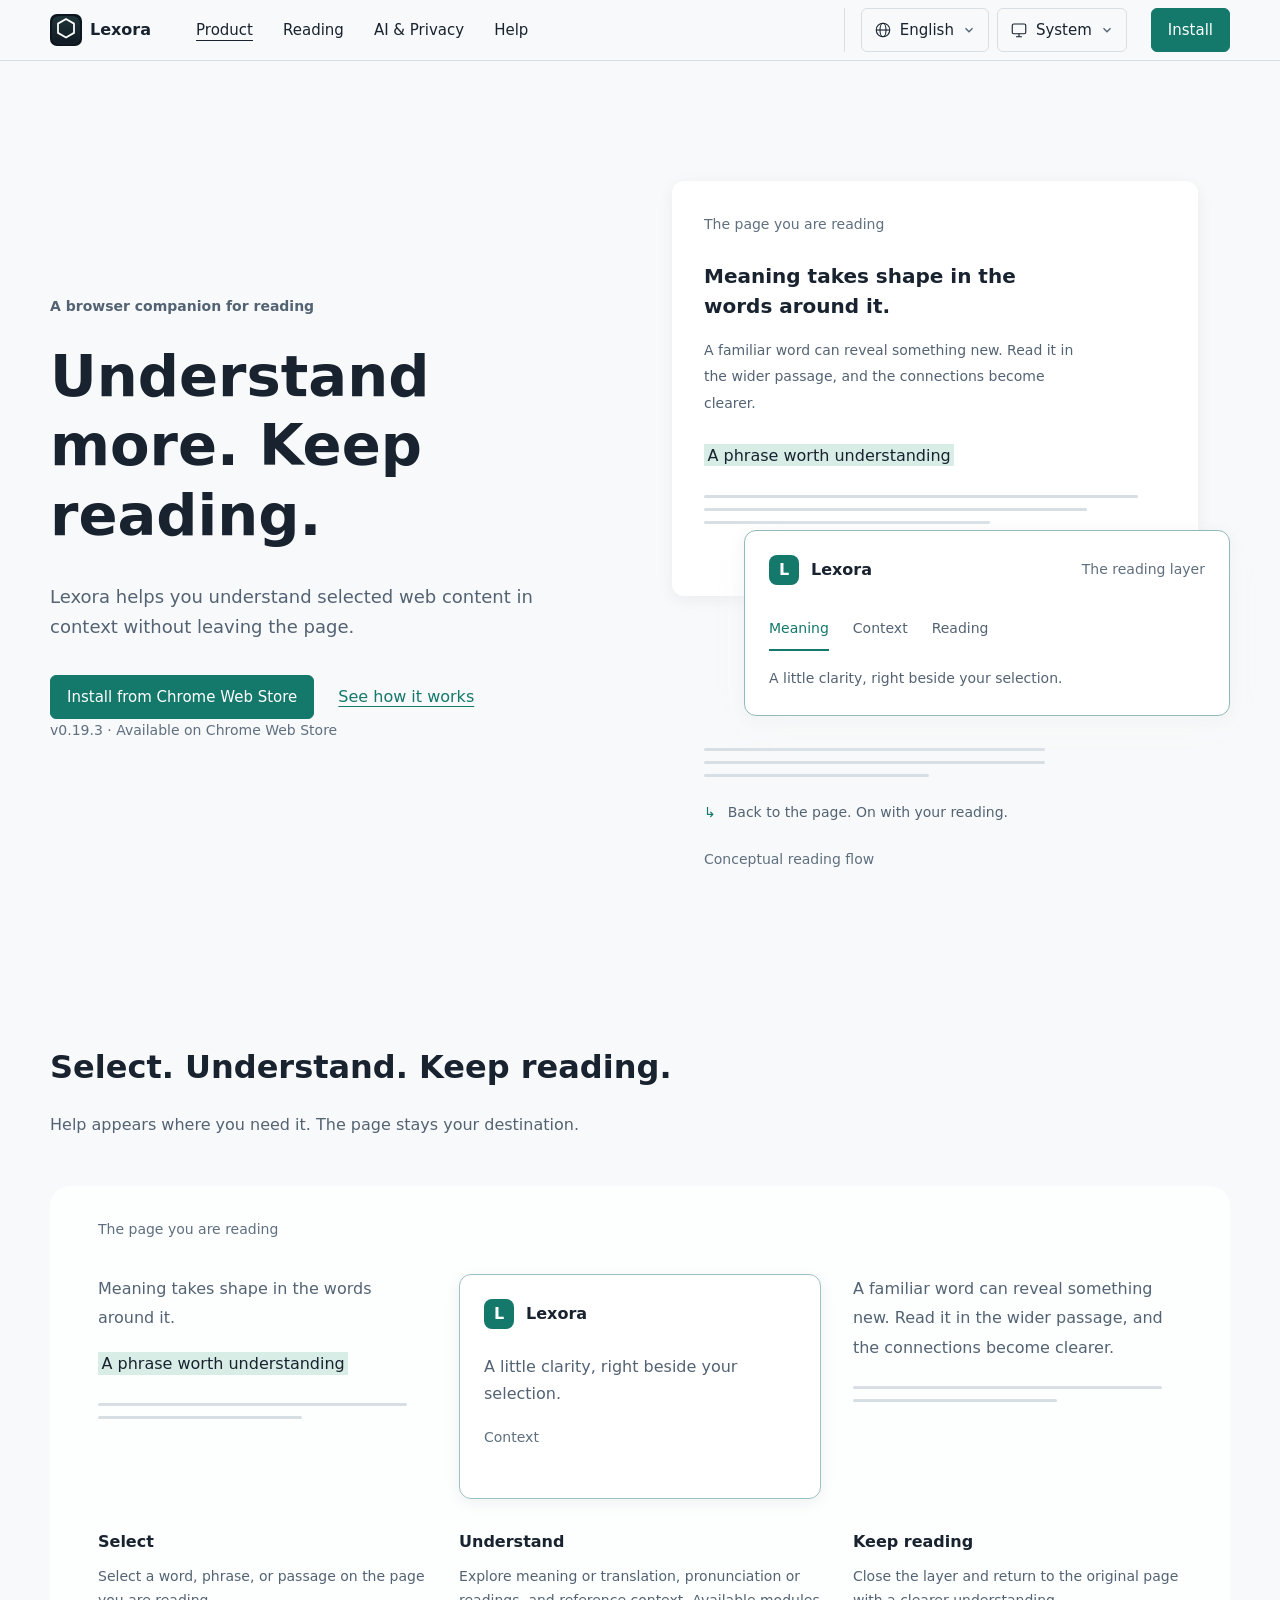
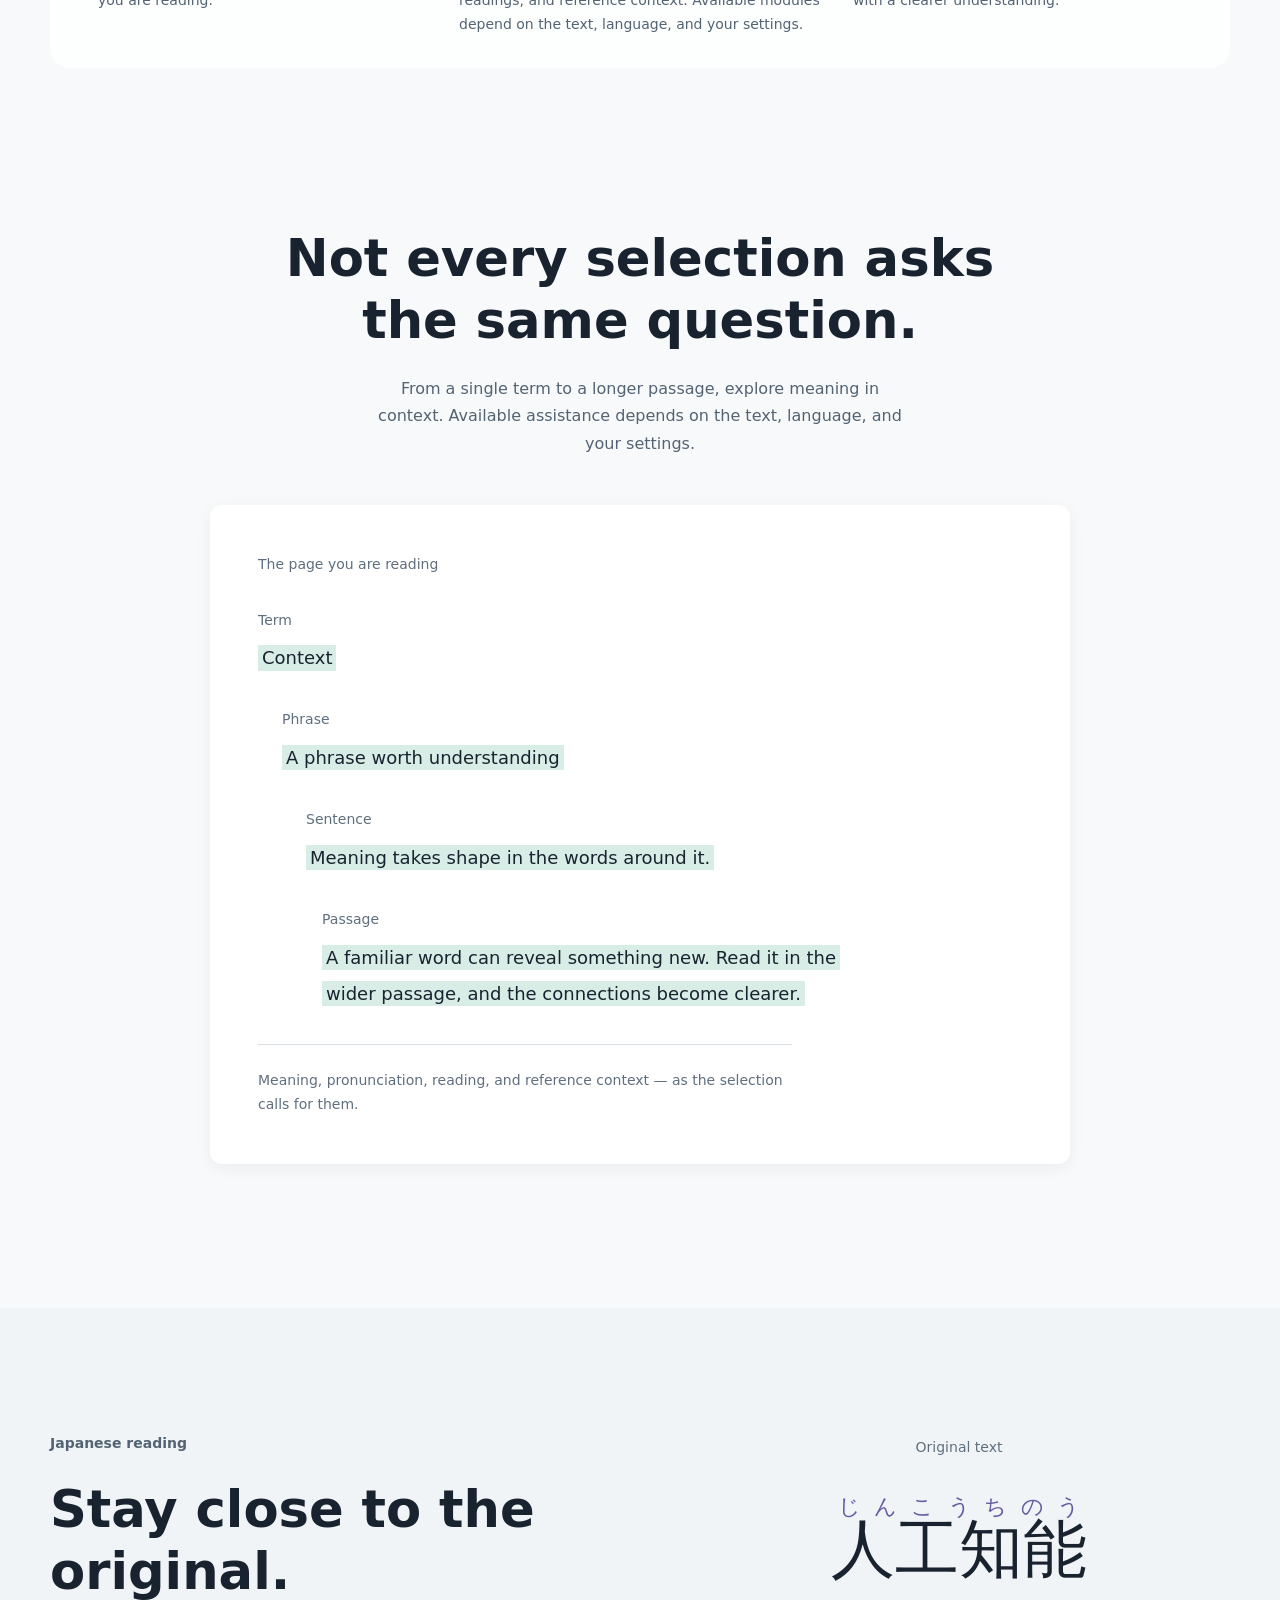
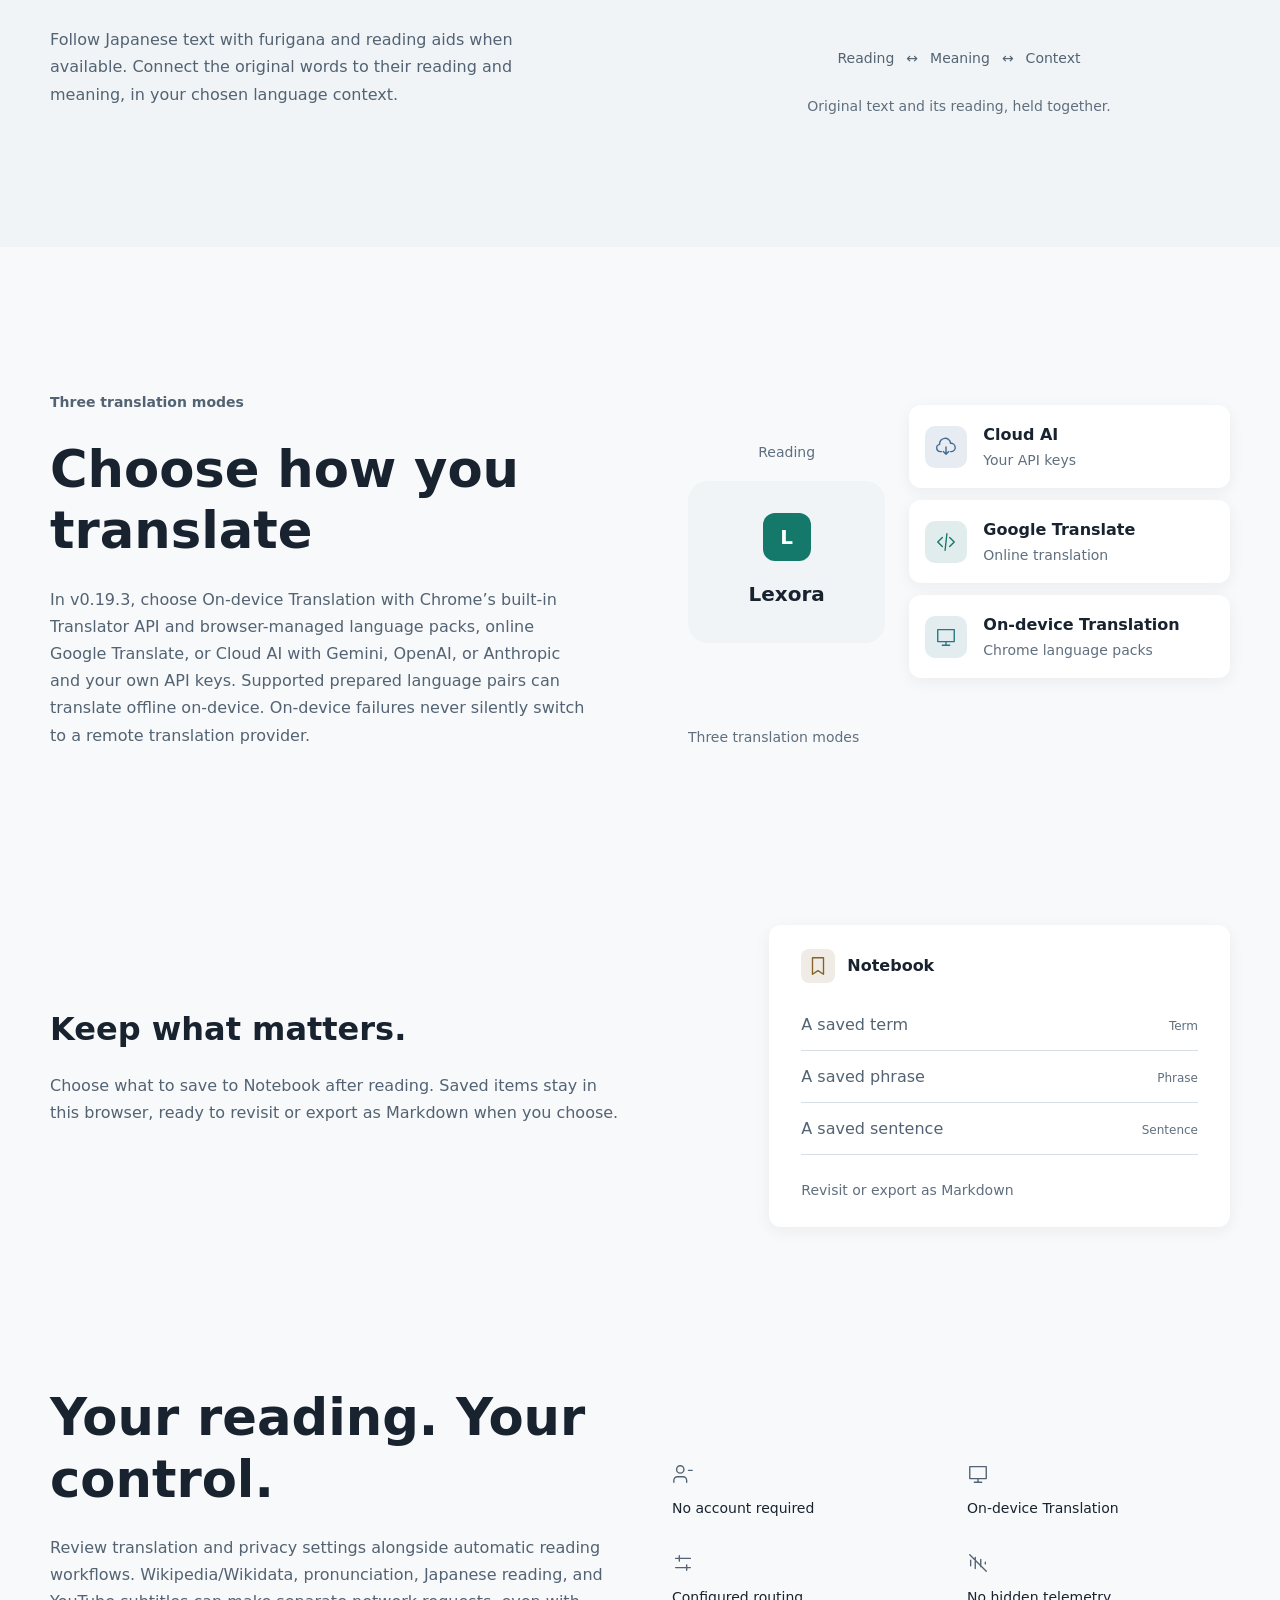
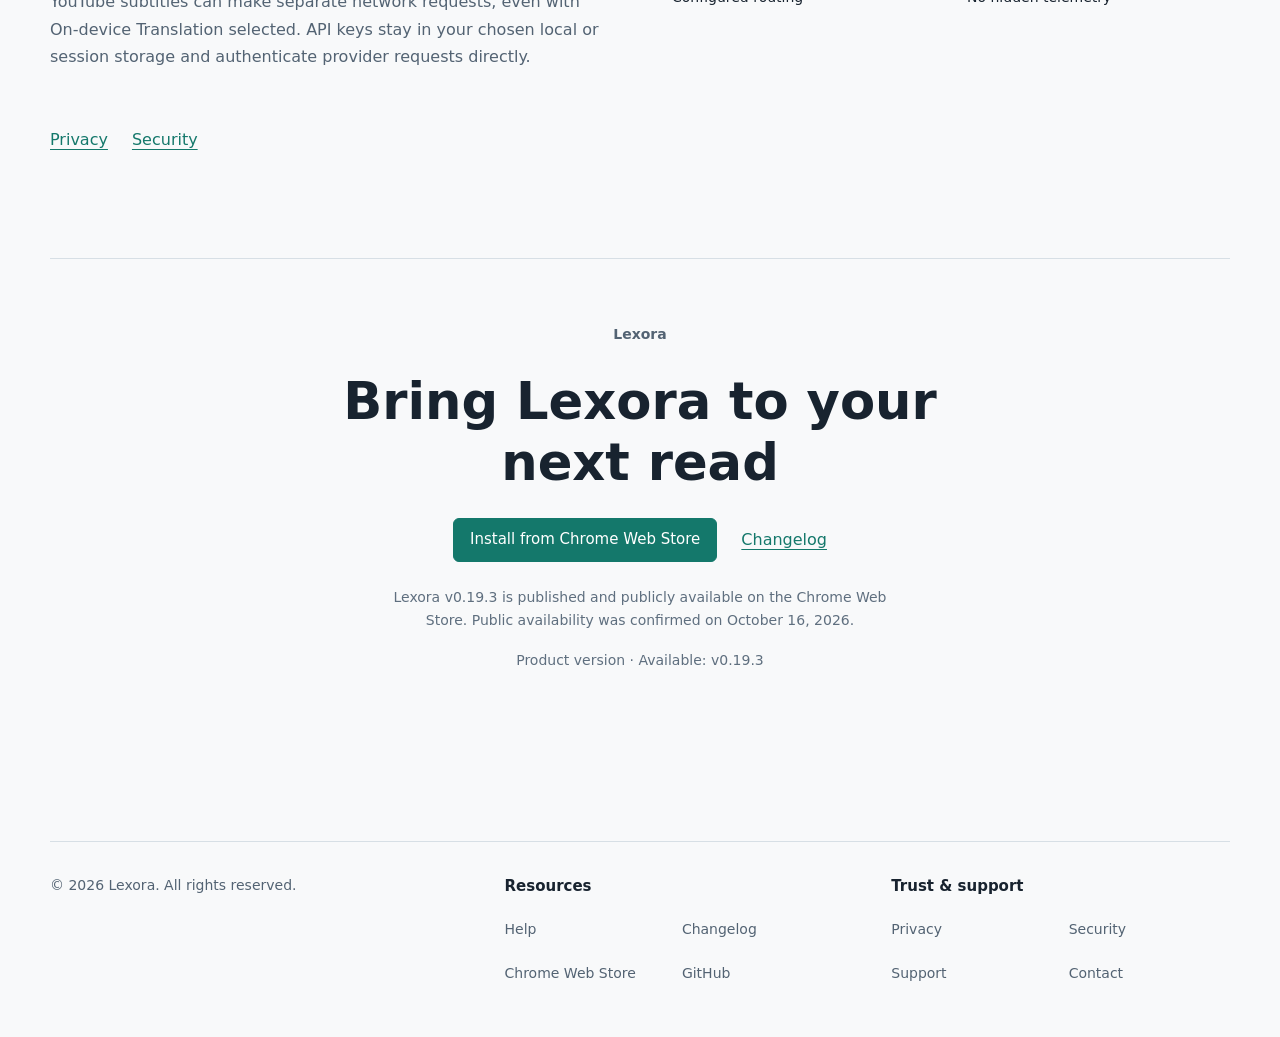
==== commit 42b82add: "deploy: publish lexora-site 258bb159c11fc31ff60565cff91693bb1fa8b43a" ====
--- a/index.html
+++ b/index.html
@@ -29,7 +29,7 @@
           }
         };
       })();
-    </script><meta property="og:type" content="website"><meta property="og:site_name" content="Lexora"><meta property="og:title" content="Lexora - AI-assisted multilingual reading layer for your browser"><meta property="og:description" content="Lexora helps users understand selected web content in context without leaving the page."><meta property="og:url" content="https://lexora.sh/"><meta property="og:image" content="https://lexora.sh/og-default.svg"><meta name="twitter:card" content="summary_large_image"><meta name="twitter:title" content="Lexora - AI-assisted multilingual reading layer for your browser"><meta name="twitter:description" content="Lexora helps users understand selected web content in context without leaving the page."><meta name="twitter:image" content="https://lexora.sh/og-default.svg"><link rel="canonical" href="https://lexora.sh/"><link rel="icon" href="/favicon.svg" type="image/svg+xml"><link rel="stylesheet" href="/assets/BaseLayout.DRJdhfl7.css"><link rel="stylesheet" href="/assets/index.8nuXOfUS.css"></head> <body> <a class="skip-link" href="#top" data-i18n="shell_skip">Skip to content</a> <header class="topbar"> <div class="wrap topbar-inner"> <a class="brand" href="/" aria-label="Lexora home" data-i18n-aria="shell_home"> <span class="brand-mark" aria-hidden="true"><img src="/logo-mark.svg" alt="" width="32" height="32"></span> <span>Lexora</span> </a> <button type="button" class="menu-toggle" aria-controls="site-nav" aria-expanded="false" data-i18n="shell_menu">Menu</button> <div id="site-nav" class="shell-panel"> <nav class="nav" aria-label="Primary" data-i18n-aria="shell_primary"> <a href="/" aria-current="page" data-i18n="nav_product">Product</a><a href="/#reading-workflow" data-i18n="nav_reading">Reading</a><a href="/#ai-privacy" data-i18n="nav_ai_privacy">AI &amp; Privacy</a><a href="/help" data-i18n="shell_help">Help</a> </nav> <div class="shell-utilities"> <div class="shell-preference" data-preference> <button class="preference-trigger" type="button" aria-expanded="false" aria-controls="locale-options" aria-labelledby="locale-label locale-current" data-preference-trigger> <span id="locale-label" class="visually-hidden" data-i18n="shell_language">Language</span> <svg class="preference-icon" viewBox="0 0 24 24" width="18" height="18" fill="none" stroke="currentColor" stroke-width="1.5" aria-hidden="true"><circle cx="12" cy="12" r="9"></circle><ellipse cx="12" cy="12" rx="4" ry="9"></ellipse><path d="M3 12h18"></path></svg><span id="locale-current" data-locale-current>English</span><span data-locale-compact aria-hidden="true">EN</span><svg class="preference-chevron" viewBox="0 0 16 16" width="14" height="14" fill="none" stroke="currentColor" stroke-width="1.5" aria-hidden="true"><path d="m4 6 4 4 4-4"></path></svg> </button> <div id="locale-options" class="preference-options" role="group" aria-label="Language" data-i18n-aria="shell_language" hidden> <button type="button" data-lang-btn="en" lang="en" aria-pressed="false">English</button><button type="button" data-lang-btn="vi" lang="vi" aria-pressed="false">Tiếng Việt</button><button type="button" data-lang-btn="ja" lang="ja" aria-pressed="false">日本語</button><button type="button" data-lang-btn="ko" lang="ko" aria-pressed="false">한국어</button> </div> </div> <div class="shell-preference" data-preference> <button class="preference-trigger" type="button" aria-expanded="false" aria-controls="theme-options" aria-labelledby="appearance-label theme-current" data-preference-trigger> <span id="appearance-label" class="visually-hidden" data-i18n="shell_appearance">Appearance</span> <svg class="preference-icon" viewBox="0 0 24 24" width="18" height="18" fill="none" stroke="currentColor" stroke-width="1.5" aria-hidden="true"><rect x="3" y="4" width="18" height="13" rx="2"></rect><path d="M8 21h8m-4-4v4"></path></svg><span id="theme-current" data-theme-current data-i18n="shell_theme_system">System</span><svg class="preference-chevron" viewBox="0 0 16 16" width="14" height="14" fill="none" stroke="currentColor" stroke-width="1.5" aria-hidden="true"><path d="m4 6 4 4 4-4"></path></svg> </button> <div id="theme-options" class="preference-options" role="group" aria-label="Appearance" data-i18n-aria="shell_appearance" hidden> <button type="button" data-theme-option="system" aria-pressed="false" data-i18n="shell_theme_system">System</button> <button type="button" data-theme-option="light" aria-pressed="false" data-i18n="shell_theme_light">Light</button> <button type="button" data-theme-option="dark" aria-pressed="false" data-i18n="shell_theme_dark">Dark</button> </div> </div> </div> <a class="btn btn-primary shell-install" href="/install" data-i18n="nav_install">Install</a> </div> </div> </header> <script>
+    </script><meta property="og:type" content="website"><meta property="og:site_name" content="Lexora"><meta property="og:title" content="Lexora - AI-assisted multilingual reading layer for your browser"><meta property="og:description" content="Lexora helps users understand selected web content in context without leaving the page."><meta property="og:url" content="https://lexora.sh/"><meta property="og:image" content="https://lexora.sh/og-default.svg"><meta name="twitter:card" content="summary_large_image"><meta name="twitter:title" content="Lexora - AI-assisted multilingual reading layer for your browser"><meta name="twitter:description" content="Lexora helps users understand selected web content in context without leaving the page."><meta name="twitter:image" content="https://lexora.sh/og-default.svg"><link rel="canonical" href="https://lexora.sh/"><link rel="icon" href="/favicon.svg" type="image/svg+xml"><link rel="stylesheet" href="/assets/BaseLayout.CO9qLpp7.css"><link rel="stylesheet" href="/assets/index.8nuXOfUS.css"></head> <body> <a class="skip-link" href="#top" data-i18n="shell_skip">Skip to content</a> <header class="topbar"> <div class="wrap topbar-inner"> <a class="brand" href="/" aria-label="Lexora home" data-i18n-aria="shell_home"> <span class="brand-mark" aria-hidden="true"><img src="/logo-mark.svg" alt="" width="32" height="32"></span> <span>Lexora</span> </a> <button type="button" class="menu-toggle" aria-controls="site-nav" aria-expanded="false" data-i18n="shell_menu">Menu</button> <div id="site-nav" class="shell-panel"> <nav class="nav" aria-label="Primary" data-i18n-aria="shell_primary"> <a href="/" aria-current="page" data-i18n="nav_product">Product</a><a href="/#reading-workflow" data-i18n="nav_reading">Reading</a><a href="/#ai-privacy" data-i18n="nav_ai_privacy">AI &amp; Privacy</a><a href="/help" data-i18n="shell_help">Help</a> </nav> <div class="shell-utilities"> <div class="shell-preference" data-preference> <button class="preference-trigger" type="button" aria-expanded="false" aria-controls="locale-options" aria-labelledby="locale-label locale-current" data-preference-trigger> <span id="locale-label" class="visually-hidden" data-i18n="shell_language">Language</span> <svg class="preference-icon" viewBox="0 0 24 24" width="18" height="18" fill="none" stroke="currentColor" stroke-width="1.5" aria-hidden="true"><circle cx="12" cy="12" r="9"></circle><ellipse cx="12" cy="12" rx="4" ry="9"></ellipse><path d="M3 12h18"></path></svg><span id="locale-current" data-locale-current>English</span><span data-locale-compact aria-hidden="true">EN</span><svg class="preference-chevron" viewBox="0 0 16 16" width="14" height="14" fill="none" stroke="currentColor" stroke-width="1.5" aria-hidden="true"><path d="m4 6 4 4 4-4"></path></svg> </button> <div id="locale-options" class="preference-options" role="group" aria-label="Language" data-i18n-aria="shell_language" hidden> <button type="button" data-lang-btn="en" lang="en" aria-pressed="false">English</button><button type="button" data-lang-btn="vi" lang="vi" aria-pressed="false">Tiếng Việt</button><button type="button" data-lang-btn="ja" lang="ja" aria-pressed="false">日本語</button><button type="button" data-lang-btn="ko" lang="ko" aria-pressed="false">한국어</button> </div> </div> <div class="shell-preference" data-preference> <button class="preference-trigger" type="button" aria-expanded="false" aria-controls="theme-options" aria-labelledby="appearance-label theme-current" data-preference-trigger> <span id="appearance-label" class="visually-hidden" data-i18n="shell_appearance">Appearance</span> <svg class="preference-icon" viewBox="0 0 24 24" width="18" height="18" fill="none" stroke="currentColor" stroke-width="1.5" aria-hidden="true"><rect x="3" y="4" width="18" height="13" rx="2"></rect><path d="M8 21h8m-4-4v4"></path></svg><span id="theme-current" data-theme-current data-i18n="shell_theme_system">System</span><svg class="preference-chevron" viewBox="0 0 16 16" width="14" height="14" fill="none" stroke="currentColor" stroke-width="1.5" aria-hidden="true"><path d="m4 6 4 4 4-4"></path></svg> </button> <div id="theme-options" class="preference-options" role="group" aria-label="Appearance" data-i18n-aria="shell_appearance" hidden> <button type="button" data-theme-option="system" aria-pressed="false" data-i18n="shell_theme_system">System</button> <button type="button" data-theme-option="light" aria-pressed="false" data-i18n="shell_theme_light">Light</button> <button type="button" data-theme-option="dark" aria-pressed="false" data-i18n="shell_theme_dark">Dark</button> </div> </div> </div> <a class="btn btn-primary shell-install" href="/install" data-i18n="nav_install">Install</a> </div> </div> </header> <script>
 (function () {
   var header = document.querySelector('.topbar');
   var toggle = header.querySelector('.menu-toggle');
@@ -125,7 +125,7 @@
     else if (preference) preference.trigger.focus();
   });
 })();
-</script> <main id="top" tabindex="-1">   <div class="home"> <section class="home-intro wrap" id="product" aria-labelledby="home-title"> <div class="home-intro-copy"> <p class="home-kicker" data-i18n="home_intro">A browser companion for reading</p> <h1 id="home-title" data-i18n="home_title">Understand more. Keep reading.</h1> <p class="home-lead" data-i18n="hero_lead">Lexora helps you understand selected web content in context without leaving the page.</p> <div class="home-actions"> <a class="btn btn-primary" href="https://chromewebstore.google.com/detail/lexora-language-assistant/fbobmnpemmhjjloalogeaapfceefgopf" data-i18n="hero_cta_install">Install from Chrome Web Store</a> <a class="home-text-link" href="#reading-workflow" data-i18n="home_workflow_link">See how it works</a> </div> <p class="release-note" data-i18n="hero_eyebrow">v0.19.2 · Available on Chrome Web Store</p> </div> <figure class="reading-layer" aria-labelledby="layer-caption"> <div class="article-fragment"> <p class="visual-label" data-i18n="v3_article">The page you are reading</p> <p class="article-title" data-i18n="polish_sentence">Meaning takes shape in the words around it.</p> <p class="article-prose" data-i18n="polish_passage">A familiar word can reveal something new. Read it in the wider passage, and the connections become clearer.</p> <mark data-i18n="v3_selection">A phrase worth understanding</mark> <div class="article-lines" aria-hidden="true"><i></i><i></i><i></i></div> </div> <div class="context-layer"> <div class="layer-heading"><span class="layer-mark" aria-hidden="true">L</span><strong>Lexora</strong><span class="visual-label" data-i18n="v3_layer">The reading layer</span></div> <ul class="layer-labels"><li data-i18n="v3_meaning">Meaning</li><li data-i18n="v3_context">Context</li><li data-i18n="v3_reading">Reading</li></ul> <p data-i18n="v3_layer_body">A little clarity, right beside your selection.</p> </div> <div class="article-continuation" aria-hidden="true"><i></i><i></i><i></i></div> <p class="reading-return"><span aria-hidden="true">↳</span><span data-i18n="v3_resume">Back to the page. On with your reading.</span></p> <figcaption id="layer-caption" data-i18n="v3_concept">Conceptual reading flow</figcaption> </figure> </section> <section class="wrap home-section reading-flow" id="reading-workflow" tabindex="-1" aria-labelledby="workflow-title"> <div class="section-heading"><span class="section-number" aria-hidden="true">01</span><div><h2 id="workflow-title" data-i18n="v3_flow_title">Select. Understand. Keep reading.</h2><p data-i18n="v3_flow_body">Help appears where you need it. The page stays your destination.</p></div></div> <div class="flow-environment"> <p class="visual-label" data-i18n="v3_article">The page you are reading</p> <ol class="flow-sequence"> <li class="flow-select"><div class="flow-text"><p data-i18n="polish_sentence">Meaning takes shape in the words around it.</p><mark data-i18n="v3_selection">A phrase worth understanding</mark><div class="article-lines" aria-hidden="true"><i></i><i></i></div></div><h3 data-i18n="v3_select">Select</h3><p data-i18n="home_select_body">Select a word, phrase, or passage on the page you are reading.</p></li> <li class="flow-understand"><div class="flow-result"><div class="layer-heading"><span class="layer-mark" aria-hidden="true">L</span><strong>Lexora</strong></div><p data-i18n="v3_layer_body">A little clarity, right beside your selection.</p><span class="visual-label" data-i18n="v3_context">Context</span></div><h3 data-i18n="v3_understand">Understand</h3><p data-i18n="home_assist_body">Explore meaning or translation, pronunciation or readings, and reference context. Available modules depend on the text, language, and your settings.</p></li> <li class="flow-continue"><div class="flow-text"><p data-i18n="polish_passage">A familiar word can reveal something new. Read it in the wider passage, and the connections become clearer.</p><div class="article-lines" aria-hidden="true"><i></i><i></i></div></div><h3 data-i18n="v3_continue">Keep reading</h3><p data-i18n="v3_continue_body">Close the layer and return to the original page with a clearer understanding.</p></li> </ol> </div> </section> <section class="wrap home-section context-intelligence" aria-labelledby="context-title"> <div class="section-heading"><div><h2 id="context-title" data-i18n="v3_context_title">Not every selection asks the same question.</h2><p data-i18n="v3_context_body">From a single term to a longer passage, explore meaning in context. Available assistance depends on the text, language, and your settings.</p></div></div> <figure class="selection-spectrum" aria-labelledby="context-field-label"> <p id="context-field-label" class="visual-label" data-i18n="v3_article">The page you are reading</p> <ol> <li><span data-i18n="v3_term">Term</span><div class="selection-sample"><mark data-i18n="v3_context">Context</mark></div></li> <li><span data-i18n="v3_phrase">Phrase</span><div class="selection-sample"><mark data-i18n="v3_selection">A phrase worth understanding</mark></div></li> <li><span data-i18n="v3_sentence">Sentence</span><div class="selection-sample"><mark data-i18n="polish_sentence">Meaning takes shape in the words around it.</mark></div></li> <li><span data-i18n="v3_passage">Passage</span><div class="selection-sample"><mark data-i18n="polish_passage">A familiar word can reveal something new. Read it in the wider passage, and the connections become clearer.</mark></div></li> </ol> <figcaption data-i18n="v3_grounding">Meaning, pronunciation, reading, and reference context — as the selection calls for them.</figcaption> </figure> </section> <section class="home-japanese home-section" id="japanese" tabindex="-1" aria-labelledby="japanese-title"> <div class="wrap editorial-split"> <div><p class="home-kicker" data-i18n="v3_japanese">Japanese reading</p><h2 id="japanese-title" data-i18n="v3_japanese_title">Stay close to the original.</h2><p data-i18n="v3_japanese_body">Follow Japanese text with furigana and reading aids when available. Connect the original words to their reading and meaning, in your chosen language context.</p></div> <figure class="japanese-reading"> <p class="visual-label" data-i18n="v3_original">Original text</p> <ruby lang="ja">人工知能<rp>（</rp><rt>じんこうちのう</rt><rp>）</rp></ruby> <div class="reading-relationship"><span data-i18n="v3_reading">Reading</span><span aria-hidden="true">↔</span><span data-i18n="v3_meaning">Meaning</span><span aria-hidden="true">↔</span><span data-i18n="v3_context">Context</span></div> <figcaption data-i18n="v3_japanese_caption">Original text and its reading, held together.</figcaption> </figure> </div> </section> <section class="wrap home-section editorial-split home-ai" id="ai-privacy" tabindex="-1" aria-labelledby="ai-title"> <div><p class="home-kicker" data-i18n="v3_routing">Three translation modes</p><h2 id="ai-title" data-i18n="home_ai_title">Choose how you translate</h2><p data-i18n="home_ai_body">In v0.19.2, choose On-device Translation with Chrome’s built-in Translator API and browser-managed language packs, online Google Translate, or Cloud AI with Gemini, OpenAI, or Anthropic and your own API keys. Supported prepared language pairs can translate offline on-device. On-device failures never silently switch to a remote translation provider.</p></div> <figure class="ai-routing" aria-labelledby="routing-caption"> <div class="routing-origin"><span data-i18n="pill_reading">Reading</span><div class="routing-core"><span class="layer-mark" aria-hidden="true">L</span><strong>Lexora</strong></div></div> <ul class="routing-branches"> <li class="route-cloud"><svg class="home-icon" viewBox="0 0 24 24" fill="none" stroke="currentColor" stroke-width="1.5" stroke-linecap="round" stroke-linejoin="round" aria-hidden="true"><path d="M7 17H6a4 4 0 0 1-1-7.9A6 6 0 0 1 17 8a4.5 4.5 0 0 1 1 9h-1 M12 12v8m-3-3 3 3 3-3"></path></svg><div><strong data-i18n="v3_cloud">Cloud AI</strong><span data-i18n="v3_cloud_note">Your API keys</span></div></li> <li class="route-google"><svg class="home-icon" viewBox="0 0 24 24" fill="none" stroke="currentColor" stroke-width="1.5" stroke-linecap="round" stroke-linejoin="round" aria-hidden="true"><path d="m8 7-5 5 5 5m8-10 5 5-5 5m-3-14-2 18"></path></svg><div><strong data-i18n="v3_google">Google Translate</strong><span data-i18n="v3_google_note">Online translation</span></div></li> <li class="route-local"><svg class="home-icon" viewBox="0 0 24 24" fill="none" stroke="currentColor" stroke-width="1.5" stroke-linecap="round" stroke-linejoin="round" aria-hidden="true"><path d="M3 4h18v13H3zM8 21h8m-4-4v4"></path></svg><div><strong data-i18n="v3_ondevice">On-device Translation</strong><span data-i18n="v3_ondevice_note">Chrome language packs</span></div></li> </ul> <figcaption id="routing-caption" data-i18n="v3_routing">Three translation modes</figcaption> </figure> </section> <section class="wrap home-section editorial-split home-saved" aria-labelledby="saved-title"> <div><h2 id="saved-title" data-i18n="v3_save_title">Keep what matters.</h2><p data-i18n="v3_save_body">Choose what to save to Notebook after reading. Saved items stay in this browser, ready to revisit or export as Markdown when you choose.</p></div> <div class="saved-fragments"> <div class="saved-heading"><svg class="home-icon" viewBox="0 0 24 24" fill="none" stroke="currentColor" stroke-width="1.5" stroke-linecap="round" stroke-linejoin="round" aria-hidden="true"><path d="M6 3h12v18l-6-4-6 4z"></path></svg><strong>Notebook</strong></div> <ul><li><span data-i18n="v3_saved_term">A saved term</span><span class="visual-label" data-i18n="v3_term">Term</span></li><li><span data-i18n="v3_saved_phrase">A saved phrase</span><span class="visual-label" data-i18n="v3_phrase">Phrase</span></li><li><span data-i18n="v3_saved_sentence">A saved sentence</span><span class="visual-label" data-i18n="v3_sentence">Sentence</span></li></ul> <p class="visual-label" data-i18n="v3_export">Revisit or export as Markdown</p> </div> </section> <section class="wrap home-section home-trust" aria-labelledby="home-trust-title"> <div class="section-heading"><span class="section-number" aria-hidden="true">↳</span><div><h2 id="home-trust-title" data-i18n="v3_trust_title">Your reading. Your control.</h2><p data-i18n="home_trust_body">Review translation and privacy settings alongside automatic reading workflows. Wikipedia/Wikidata, pronunciation, Japanese reading, and YouTube subtitles can make separate network requests, even with On-device Translation selected. API keys stay in your chosen local or session storage and authenticate provider requests directly.</p></div></div> <ul class="trust-facts"><li><svg class="home-icon" viewBox="0 0 24 24" fill="none" stroke="currentColor" stroke-width="1.5" stroke-linecap="round" stroke-linejoin="round" aria-hidden="true"><path d="M16 21v-2a4 4 0 0 0-4-4H6a4 4 0 0 0-4 4v2M9 3a4 4 0 1 0 0 8 4 4 0 0 0 0-8m9 5h4"></path></svg><span data-i18n="v3_no_account">No account required</span></li><li><svg class="home-icon" viewBox="0 0 24 24" fill="none" stroke="currentColor" stroke-width="1.5" stroke-linecap="round" stroke-linejoin="round" aria-hidden="true"><path d="M3 4h18v13H3zM8 21h8m-4-4v4"></path></svg><span data-i18n="v3_ondevice_available">On-device Translation</span></li><li><svg class="home-icon" viewBox="0 0 24 24" fill="none" stroke="currentColor" stroke-width="1.5" stroke-linecap="round" stroke-linejoin="round" aria-hidden="true"><path d="M4 7h16M4 17h16M8 4v6m8 4v6"></path></svg><span data-i18n="v3_explicit">Configured routing</span></li><li><svg class="home-icon" viewBox="0 0 24 24" fill="none" stroke="currentColor" stroke-width="1.5" stroke-linecap="round" stroke-linejoin="round" aria-hidden="true"><path d="M4 9v6m5-9v12m6-10v8m5-5v2M3 3l18 18"></path></svg><span data-i18n="v3_telemetry">No hidden telemetry</span></li></ul> <div class="home-actions"><a class="home-text-link" href="/privacy" data-i18n="footer_privacy">Privacy</a><a class="home-text-link" href="/security" data-i18n="footer_security">Security</a></div> </section> <section class="wrap home-section home-install" aria-labelledby="home-install-title"> <p class="home-kicker">Lexora</p> <h2 id="home-install-title" data-i18n="home_install_title">Bring Lexora to your next read</h2> <div class="home-actions"><a class="btn btn-primary" href="https://chromewebstore.google.com/detail/lexora-language-assistant/fbobmnpemmhjjloalogeaapfceefgopf" data-i18n="hero_cta_install">Install from Chrome Web Store</a><a class="home-text-link" href="/changelog" data-i18n="shell_changelog">Changelog</a></div> <p class="release-note" data-i18n="install_notice_body">Lexora v0.19.2 is published and publicly available on the Chrome Web Store. Public availability was confirmed on October 15, 2026.</p> <p class="release-note"><span data-i18n="home_release">Product version · Available</span>: v0.19.2</p> </section> </div>  </main> <footer class="footer"> <div class="wrap footer-inner"> <div>&copy; 2026 Lexora. <span data-i18n="footer_rights">All rights reserved.</span></div> <div class="footer-group"> <strong data-i18n="shell_resources">Resources</strong> <div class="footer-links"> <a href="/help" data-i18n="shell_help">Help</a> <a href="/changelog" data-i18n="shell_changelog">Changelog</a> <a href="https://chromewebstore.google.com/detail/lexora-language-assistant/fbobmnpemmhjjloalogeaapfceefgopf" target="_blank" rel="noreferrer" data-i18n="footer_chrome">Chrome Web Store</a> <a href="https://github.com/lexora-project/lexora" target="_blank" rel="noreferrer">GitHub</a> </div> </div> <div class="footer-group"> <strong data-i18n="shell_trust">Trust & support</strong> <div class="footer-links"> <a href="/privacy" data-i18n="footer_privacy">Privacy</a> <a href="/security" data-i18n="footer_security">Security</a> <a href="/support" data-i18n="footer_support">Support</a> <a href="mailto:lexora.dev@proton.me" data-i18n="footer_contact">Contact</a> </div> </div> </div> </footer>  <script type="module">function f(i=document.querySelector(".home")){if(!i)return;const o=window.matchMedia("(prefers-reduced-motion: reduce)");if(o.matches||!("IntersectionObserver"in window))return;const s=i.querySelectorAll(".reading-layer, .flow-environment, .selection-spectrum, .japanese-reading, .ai-routing, .saved-fragments, .home-install"),r=new Set(s);let n;function c(){n?.disconnect(),i?.classList.remove("motion-ready"),s.forEach(t=>t.classList.remove("motion-active")),r.clear(),i?.removeEventListener("focusin",a),o.removeEventListener("change",d),window.removeEventListener("pagehide",c)}function a(t){for(const e of s)e.contains(t.target)&&(r.delete(e),n?.unobserve(e),e.classList.remove("motion-active"));r.size||n?.disconnect()}function d(){o.matches&&c()}try{n=new IntersectionObserver(t=>{for(const e of t)!e.isIntersecting||!r.has(e.target)||(r.delete(e.target),n?.unobserve(e.target),e.target.contains(document.activeElement)||e.target.classList.add("motion-active"));r.size||n?.disconnect()},{threshold:.12}),o.addEventListener("change",d),window.addEventListener("pagehide",c,{once:!0}),i.addEventListener("focusin",a),i.classList.add("motion-ready"),s.forEach(t=>n?.observe(t))}catch{c()}}f();</script>  <script type="application/json" id="lx-i18n">{"defaultLocale":"en","locales":["en","vi","ja","ko"],"translations":{"en":{"release_192_title":"Stability and recovery","release_192_summary":"Lexora v0.19.2 is published and publicly available on the Chrome Web Store. Public availability was confirmed on October 15, 2026.","release_192_0":"Keep Cloud AI provider selection and saved credentials consistent.","release_192_1":"Recover stalled translation loading with bounded requests and retries that preserve the current selection.","release_192_2":"Restore reading panel and selection handling after browser back/forward navigation, including BFCache restores.","release_192_3":"Clear stale YouTube DualSubs text when subtitle timing, video, or language changes invalidate a cue.","release_192_4":"DualSubs controls follow the selected interface language across 10 existing locales; no translation target languages are added.","release_191_title":"Popup and update awareness","release_191_summary":"Lexora v0.19.1 is published and publicly available on the Chrome Web Store. Public availability was confirmed on October 10, 2026.","release_191_0":"Improved the browser toolbar popup UI with clear feature status, settings access, and compact secondary links.","release_191_1":"The popup dynamically displays the installed extension version from the manifest.","release_191_2":"Genuine extension upgrades show an update announcement and a NEW toolbar badge until acknowledged. First installation, startup, popup reopening, and same-version reload do not create a new announcement.","release_191_3":"Bundled What’s New release notes work offline. Opening the notice’s What’s New link or dismissing the notice acknowledges the installed version.","release_191_4":"Improved YouTube DualSubs popup controls and contextual player-control guidance, with keyboard navigation, focus indicators, and accessible switches.","v3_layer":"The reading layer","polish_sentence":"Meaning takes shape in the words around it.","polish_passage":"A familiar word can reveal something new. Read it in the wider passage, and the connections become clearer.","v3_concept":"Conceptual reading flow","v3_article":"The page you are reading","v3_selection":"A phrase worth understanding","v3_meaning":"Meaning","v3_context":"Context","v3_reading":"Reading","v3_layer_body":"A little clarity, right beside your selection.","v3_resume":"Back to the page. On with your reading.","v3_flow_title":"Select. Understand. Keep reading.","v3_flow_body":"Help appears where you need it. The page stays your destination.","v3_select":"Select","v3_understand":"Understand","v3_continue":"Keep reading","v3_continue_body":"Close the layer and return to the original page with a clearer understanding.","v3_context_title":"Not every selection asks the same question.","v3_context_body":"From a single term to a longer passage, explore meaning in context. Available assistance depends on the text, language, and your settings.","v3_term":"Term","v3_phrase":"Phrase","v3_sentence":"Sentence","v3_passage":"Passage","v3_grounding":"Meaning, pronunciation, reading, and reference context — as the selection calls for them.","v3_japanese":"Japanese reading","v3_japanese_title":"Stay close to the original.","v3_japanese_body":"Follow Japanese text with furigana and reading aids when available. Connect the original words to their reading and meaning, in your chosen language context.","v3_original":"Original text","v3_japanese_caption":"Original text and its reading, held together.","v3_cloud":"Cloud AI","v3_google":"Google Translate","v3_ondevice":"On-device Translation","v3_cloud_note":"Your API keys","v3_google_note":"Online translation","v3_ondevice_note":"Chrome language packs","v3_routing":"Three translation modes","v3_save_title":"Keep what matters.","v3_save_body":"Choose what to save to Notebook after reading. Saved items stay in this browser, ready to revisit or export as Markdown when you choose.","v3_saved_term":"A saved term","v3_saved_phrase":"A saved phrase","v3_saved_sentence":"A saved sentence","v3_export":"Revisit or export as Markdown","v3_trust_title":"Your reading. Your control.","v3_no_account":"No account required","v3_ondevice_available":"On-device Translation","v3_explicit":"Configured routing","v3_telemetry":"No hidden telemetry","help_network_title":"Automatic reading and network requests","help_network_body":"Wikipedia/Wikidata reference lookups, pronunciation, and Japanese reading may make network requests independently of translation mode. Automatic activation and pronunciation can trigger requests when enabled. Review those settings separately; choosing On-device Translation does not make every reading feature offline.","help_dualsubs_title":"YouTube DualSubs","help_dualsubs_body":"On supported YouTube videos, DualSubs displays original and translated captions. It is enabled by default and may load captions automatically from YouTube, including existing session cookies. Caption translation uses YouTube’s service independently of Reading Panel mode and Cloud AI keys. Turn it off in settings or player controls.","release_184_title":"More reliable reading and translation","release_184_summary":"Lexora v0.18.4 improves reading-panel reliability and translation timeout handling. It is available publicly on the Chrome Web Store.","release_184_0":"Dismissed selections stay closed instead of unexpectedly reopening.","release_184_1":"Keep the active reading session consistent while the panel opens, and prevent outdated results from returning after it is cleared.","release_184_2":"Apply Google translation timeouts while the response is being read and processed.","release_183_title":"Submitted to Chrome Web Store for public listing review","release_183_summary":"Lexora v0.18.3 has been submitted to the Chrome Web Store review queue for a public listing. The extension will be available for public install after review approval.","release_183_0":"Submitted for Chrome Web Store public listing review.","release_183_1":"Public listing will update after review approval.","release_183_2":"The existing unlisted listing remains accessible at the current Chrome Web Store URL.","release_180_title":"Approved and published on Chrome Web Store (unlisted)","release_180_summary":"Lexora v0.18.0 has been approved and published on the Chrome Web Store as an unlisted item. Install directly from the Chrome Web Store. No Developer Mode required.","release_180_0":"Approved and published on the Chrome Web Store (unlisted).","release_180_1":"Install directly from the Chrome Web Store. No Developer Mode required.","release_180_2":"Provider routing and reading surface refinements included in this release.","release_87_title":"M17.6 frozen handoff","release_87_summary":"Reading surface clarity pass. Module framing, header-band clarity, and cross-surface visual cohesion stabilized for the extension baseline.","release_87_0":"M17.6 archived as completed handoff.","release_87_1":"M18 marked active in roadmap.","release_87_2":"Visual identity system carried forward into the next feature phase.","release_86_title":"Post-M15 frozen handoff","release_86_summary":"UI system convergence baseline established before M16 and M17 refinement work.","release_86_0":"Shared UI token foundation consolidated.","release_86_1":"Popup and options shell convergence completed.","release_86_2":"Interaction semantics corrected for refined-state handling.","release_190_title":"Browser-native Translation","release_190_summary":"Lexora v0.19.0 is published and publicly available on the Chrome Web Store. Public availability was confirmed on October 9, 2026.","release_190_0":"Added On-device Translation using Chrome’s built-in Translator API, with in-panel language-pack preparation, progress, cancellation, and retry guidance.","release_190_1":"Choose On-device Translation, online Google Translate, or Cloud AI with user-supplied Gemini, OpenAI, or Anthropic keys. Supported prepared pairs can translate offline on-device; failures never silently select a remote provider.","release_190_2":"Improved Cloud AI connection handling and translation-mode persistence. Removed Ollama and custom endpoint support; legacy endpoint selections migrate to On-device Translation.","release_190_3":"Reading Panel, Japanese reading and pronunciation, Wikipedia/Wikidata, Notebook, and YouTube DualSubs remain available with their own settings and network behavior.","shell_appearance":"Appearance","shell_theme_system":"System","shell_theme_light":"Light","shell_theme_dark":"Dark","release_intro":"Public release notes for the Lexora extension.","release_version":"Version","release_current":"Available on Chrome Web Store","release_historical":"Historical release","guide_intro":"Install from the Chrome Web Store, then start with a selection on a web page.","guide_start":"Start reading","guide_select":"Select a word, phrase, or passage on a web page where Lexora is enabled.","guide_help":"Need a hand?","guide_help_body":"Use Help to get started, or contact Support if installation or reading does not work as expected.","guide_dev_enable":"Open this address in Chrome and enable Developer Mode.","guide_dev_load":"Choose Load unpacked, then select this folder inside the extracted package.","help_title":"Read with Lexora","help_intro":"A short guide to understanding selected text, using reading aids, and returning to saved items.","help_result_title":"Read the result in context","help_result_body":"Review the meaning or translation in the Lexora panel, then continue reading the original page. Available modules depend on the text, language, enabled features, and your settings.","help_reading_title":"Japanese readings and pronunciation","help_reading_body":"Use furigana when available to follow Japanese text. Pronunciation playback is available for supported languages; reading aids may vary with the selected text and settings.","help_save_title":"Save and return with Notebook","help_save_body":"Explicitly save a selection from the reading panel, then find it in Notebook in Lexora Options. Entries stay in this browser. Search, delete, or export them as Markdown when you choose. Saving is unavailable in incognito tabs.","help_provider_title":"Translation modes and references","help_provider_body":"In Options, choose On-device Translation, Google Translate (online, the default), or Cloud AI. On-device uses Chrome’s built-in Translator API; prepare browser-managed language packs in the Reading Panel. Availability depends on Chrome, the document, and the language pair. Supported prepared pairs work offline; failures never silently switch to a remote translation provider. Cloud AI uses your keys for Gemini, OpenAI, or Anthropic. Save keys in local or session storage; Test connection sends a fixed test phrase to the selected cloud provider.","help_trouble_title":"If something is missing","help_trouble_body":"Check page access, language pair, translation mode, and privacy settings in Options. For On-device Translation, follow the panel’s preparation progress or retry guidance; the API or pair may be unavailable. Online services need a connection. Contact Support with your installed version and steps tried, leaving out private text and credentials.","product_view_full":"View full screenshot","product_notebook_caption":"Return to saved items in Notebook, a separate Lexora Options surface. Saves stay in this browser; export is available when you choose.","product_notebook_alt":"Lexora Notebook with local-only storage information, search and filters, three saved Wikipedia items, and Markdown export.","product_ja_alt":"Japanese Wikipedia selection 人工知能 with Lexora showing furigana じんこうちのう and Vietnamese trí tuệ nhân tạo.","product_en_alt":"English Wikipedia text with “Artificial intelligence” selected and the Lexora panel showing “Trí tuệ nhân tạo”.","home_intro":"A browser companion for reading","home_title":"Understand more. Keep reading.","home_workflow_link":"See how it works","home_proof_caption":"English → Vietnamese lookup in the desktop Lexora reading panel.","home_workflow_title":"From a selection back to your reading","home_select":"Select what you want to understand","home_select_body":"Select a word, phrase, or passage on the page you are reading.","home_assist":"Check meaning in context","home_assist_body":"Explore meaning or translation, pronunciation or readings, and reference context. Available modules depend on the text, language, and your settings.","home_continue":"Continue, or save for later","home_continue_body":"Return to the page, or explicitly save a selection to Notebook to revisit it later.","home_languages_title":"Two reading contexts, one familiar flow","home_english":"English → Vietnamese","home_english_body":"Read an English page with Vietnamese as your target language. Check selected text in context and use pronunciation support when available.","home_japanese":"Japanese → Vietnamese","home_japanese_body":"Read Japanese with Vietnamese as your target language. Furigana and related reading aids can help you follow the original text when available.","home_english_caption":"Selected “Artificial intelligence” with the Vietnamese result “Trí tuệ nhân tạo”.","home_japanese_caption":"Selected 人工知能, its reading じんこうちのう, and a Vietnamese result in Lexora.","home_trust_title":"Your reading, your settings","home_trust_body":"Review translation and privacy settings alongside automatic reading workflows. Wikipedia/Wikidata, pronunciation, Japanese reading, and YouTube subtitles can make separate network requests, even with On-device Translation selected. API keys stay in your chosen local or session storage and authenticate provider requests directly.","home_ai_title":"Choose how you translate","home_ai_body":"In v0.19.2, choose On-device Translation with Chrome’s built-in Translator API and browser-managed language packs, online Google Translate, or Cloud AI with Gemini, OpenAI, or Anthropic and your own API keys. Supported prepared language pairs can translate offline on-device. On-device failures never silently switch to a remote translation provider.","home_install_title":"Bring Lexora to your next read","home_release":"Product version · Available","shell_menu":"Menu","shell_skip":"Skip to content","shell_primary":"Primary","shell_language":"Language","shell_home":"Lexora home","shell_resources":"Resources","shell_help":"Help","shell_changelog":"Changelog","shell_trust":"Trust & support","nav_product":"Product","nav_reading":"Reading","nav_ai_privacy":"AI & Privacy","nav_install":"Install","nav_privacy":"Privacy","nav_support":"Support","nav_github":"GitHub","hero_eyebrow":"v0.19.2 · Available on Chrome Web Store","hero_h1":"AI-assisted multilingual reading layer for your browser.","hero_lead":"Lexora helps you understand selected web content in context without leaving the page.","hero_cta_install":"Install from Chrome Web Store","hero_cta_project":"View project","hero_signal_label":"Current status","hero_signal_title":"A focused reading layer, not a crowded utility stack.","hero_signal_copy":"The goal is clear comprehension: selected text, contextual explanation, and an interface that stays out of the reading flow.","pill_reading":"Reading","pill_translation":"Translation","pill_explanation":"Explanation","pill_multilingual":"Multilingual","manifesto_kicker":"Manifesto","manifesto_title":"Built to reduce friction, not add another layer of it.","manifesto_body_0":"Lexora is being shaped as a focused reading environment rather than a crowded utility stack. The direction is deliberate: faster comprehension, cleaner context, and tooling that stays out of the way when the work matters.","manifesto_body_1":"This is not a race to look loud. It is a quiet push toward a sharper reading and translation layer that respects focus, precision, and long-session usability.","status_kicker":"Status","status_h2":"v0.19.2 is publicly available.","status_body":"Lexora v0.19.2 is published and publicly available on the Chrome Web Store. Public availability was confirmed on October 15, 2026.","si_0_title":"Build state","si_0_body":"Lexora v0.19.2 is published and publicly available on the Chrome Web Store. Public availability was confirmed on October 15, 2026.","si_1_title":"Public website","si_1_body":"Lexora v0.19.2 is published and publicly available on the Chrome Web Store. Public availability was confirmed on October 15, 2026.","si_2_title":"Install","si_2_body":"Install Lexora from the Chrome Web Store. No Developer Mode or manual steps required.","hm_0_title":"Reading-first","hm_0_body":"Built around comprehension flow rather than settings clutter.","hm_1_title":"Context-aware","hm_1_body":"Designed for selected text, surrounding meaning, and clear explanations.","hm_2_title":"Release posture","hm_2_body":"Lexora v0.19.2 is published and publicly available on the Chrome Web Store. Public availability was confirmed on October 15, 2026.","features_kicker":"Core features","features_h2":"Understand selected web content without leaving the page.","feat_0_title":"Contextual translation","feat_0_body":"Translate selected text without breaking reading flow. Lexora foregrounds context, not raw string conversion.","feat_1_title":"Explanation lane","feat_1_body":"Explain terms, phrases, and passages according to the selected text and the surrounding reading context.","feat_2_title":"Wikipedia grounding","feat_2_body":"Bring relevant entity context into the same reading surface so you do not have to scatter attention across tabs.","feat_3_title":"Pronunciation and TTS","feat_3_body":"Help users check pronunciation while reading English, Vietnamese, and Japanese.","feat_4_title":"Japanese reading support","feat_4_body":"Expose furigana and related reading aids as part of a disciplined language-reading workflow.","feat_5_title":"Privacy controls","feat_5_body":"Outbound text paths, optional provider routing, and redaction options are documented clearly and configured by the user.","trust_kicker":"Privacy & trust","trust_h2":"A clear product surface builds trust.","trust_intro":"No account-first funnel. No overclaiming. The website mirrors the extension's posture: precise, restrained, and reading-first.","trust_0_title":"Tool-first product","trust_0_body":"Lexora helps people understand selected content quickly without forcing account creation or marketing steps into the workflow.","trust_1_title":"Clear outbound-data paths","trust_1_body":"Translation can run on-device or use Google Translate or supported Cloud AI. Enabled reference, pronunciation, reading, and subtitle features have separate network behavior.","trust_2_title":"Operational honesty","trust_2_body":"Lexora v0.19.2 is published and publicly available on the Chrome Web Store. Public availability was confirmed on October 15, 2026.","install_hero_badge":"Install","install_hero_title":"Install Lexora","install_hero_body":"Lexora is available on the Chrome Web Store. Install in seconds with no Developer Mode or manual steps required.","install_store_kicker":"Chrome Web Store: recommended","install_store_title":"Install from the Chrome Web Store.","install_store_body":"Install the currently published Lexora version from the Chrome Web Store using the link below. No Developer Mode required.","install_notice_title":"v0.19.2 is publicly available","install_notice_body":"Lexora v0.19.2 is published and publicly available on the Chrome Web Store. Public availability was confirmed on October 15, 2026.","install_store_cta":"Open Chrome Web Store","install_chrome_step_0":"Open the Chrome Web Store listing for Lexora.","install_chrome_step_1":"Click \"Add to Chrome\" and confirm the permissions prompt.","install_chrome_step_2":"Pin the Lexora icon to the Chrome toolbar for quick access.","install_chrome_step_3":"Select text on any web page to open the Lexora reading panel.","install_dev_kicker":"Developer Mode: contributors only","install_dev_title":"For contributors and local development.","install_dev_body":"Developer Mode installation is intended for contributors and local development only. Normal users should install from the Chrome Web Store above.","install_current_version_label":"Product version","install_store_status_label":"Store status","install_store_status_value":"v0.19.2 published — public","install_dev_section_title":"Developer Mode install: contributors only","install_dev_section_body":"These steps are for contributors building and testing Lexora locally. Normal users should use the Chrome Web Store.","install_dev_step_0":"Obtain the extension package from the project maintainer.","install_dev_step_1":"Extract the package to a local folder.","install_dev_step_2":"Open chrome://extensions in Chrome and enable Developer Mode.","install_dev_step_3":"Click Load unpacked and select the dist/ folder from the extracted package.","install_dev_step_4":"Open the extension options page to configure languages, providers, and privacy settings.","privacy_hero_badge":"Privacy","privacy_hero_title":"Privacy","privacy_hero_body":"Lexora is explicit about where your text goes and what happens to it.","privacy_version":"Policy for Lexora v0.19.0 · Updated October 9, 2026.","privacy_process_title":"What Lexora processes","privacy_process_body":"Lexora processes selected text and bounded reading context to provide translation, reading assistance, and pronunciation. Depending on the feature, context can include nearby text, a page or section title, and relevant link information. It does not collect a passive browsing history or upload whole pages for translation.","privacy_process_trigger":"In the default Confirm mode, you select text and click the Lexora chip to open the panel. If you choose automatic activation, selecting text opens the panel and starts enabled features automatically. Enabled Wikipedia lookup, automatic pronunciation, and YouTube DualSubs can make requests within their workflows without a separate click for every request.","privacy_where_title":"Three translation modes","privacy_where_body":"Your translation mode controls the translation route. Other enabled features have their own network behavior.","privacy_where_local_label":"On-device Translation","privacy_where_local_body":"Translation runs locally in the Reading Panel using Chrome’s Translator API. Translation text is not sent to a remote translation provider, and errors do not trigger remote translation fallback. Chrome may download browser-managed language packs when you prepare a supported language pair. This mode does not make Wikipedia, pronunciation, or YouTube offline.","privacy_where_translation_label":"Google Translate","privacy_where_translation_body":"Selected text is sent directly to Google’s translation service (translate.googleapis.com), along with source and target language information. This mode does not require or load Cloud AI keys.","privacy_where_cloud_label":"Cloud AI","privacy_where_cloud_body":"Optional translation sends selected text and relevant bounded context, such as nearby text, page or section titles, and glossary hints, directly to the selected OpenAI, Google Gemini, or Anthropic provider over HTTPS using your own API key. Only the selected provider and its key in the chosen storage mode are used. A missing key produces a configuration error; Cloud AI does not silently switch providers or fall back to Google Translate.","privacy_where_note":"Google Translate is the default translation mode. On-device and Google translation do not use Cloud AI credentials. Test connection is a separate action that sends fixed test text to the chosen cloud provider using your key. Lexora does not operate a server or proxy for these requests.","privacy_services_title":"Other reading services","privacy_where_public_label":"Wikipedia and Wikidata","privacy_where_public_body":"When Wikipedia is enabled, selection-derived search terms, article titles, or relevant Wikipedia links can be sent to Wikipedia to retrieve reference context. Wikidata receives entity identifiers (QIDs) to find articles in other languages. Resolution can make several requests automatically; some lookup or excerpt translation paths also use Google Translate independently of the selected translation mode.","privacy_speech_label":"Pronunciation and Japanese reading","privacy_speech_body":"Audio playback can send source or translated text to Google TTS (translate.googleapis.com or translate.google.com). Automatic pronunciation can do this when enabled. A browser speech fallback may use a local or remote voice, depending on the browser and voice. Japanese reading fallback can send text to Google’s service.","privacy_local_label":"Local reading aids","privacy_local_body":"Bundled Japanese tokenization, furigana, and English IPA lookup run locally. Panel rendering and subtitle synchronization also run locally.","privacy_youtube_title":"YouTube DualSubs","privacy_youtube_body":"On YouTube, DualSubs reads video and caption-track information and fetches source and translated captions from YouTube’s timedtext service. Requests include video/track identifiers and language choices and can include your existing YouTube session cookies. DualSubs is enabled by default and can load captions automatically on supported video pages; you can turn it off in settings or the player controls. Caption translation uses YouTube’s service independently of the Reading Panel translation mode and Cloud AI keys. Caption cues are held in the page session for display and synchronization, rather than uploaded to Lexora.","privacy_storage_title":"API keys, storage, and retention","privacy_storage_keys":"Settings and DualSubs preferences are stored in chrome.storage.local in your browser profile. User-provided Cloud AI keys are stored separately in chrome.storage.local (persistent, the default) or chrome.storage.session (temporary for the browser session), according to your choice. Lexora does not sync these through chrome.storage.sync. Keys authenticate requests directly to the relevant provider; they are not sent to Lexora. You can clear saved keys in settings. Browser extension storage is not an encrypted password vault.","privacy_storage_notebook":"Notebook saves are explicit. Entries contain selected text, translation, language pair, selection type, source hostname, and saved date, plus optional explanation, a bounded context snippet, and review metadata. Entries remain in local extension storage until deleted or the extension is removed. You can delete individual entries or all entries, or export Markdown locally. Export excludes full page URLs, page titles, API keys, and diagnostics. Saving from incognito tabs is blocked. Exported files remain under your control and are not removed when you delete Notebook entries.","privacy_storage_cache":"Reading results, translations, lookup data, and subtitle cues may be held in temporary in-memory caches or active UI state. Cache lifetimes vary by feature; Lexora does not promise immediate erasure after each request. On-device translation does not add a translation-result cache. External providers receive normal connection metadata such as your IP address and may retain requests under their own terms and account settings. Lexora cannot delete their records or promise zero retention or no model training by a provider.","privacy_not_title":"What Lexora does not do","privacy_not_0":"Lexora does not sell user data or use it for advertising, credit decisions, or data brokerage.","privacy_not_1":"Lexora does not require a Lexora account to use the extension. Cloud providers may require their own accounts and billing.","privacy_not_2":"Lexora does not include analytics or remote telemetry collection. Local console diagnostics can contain operational metadata and errors; they are not sent to a Lexora telemetry service.","privacy_not_3":"Lexora does not operate a backend that collects your selected text, API keys, Notebook, or browsing history.","privacy_controls_title":"Privacy controls and redaction","privacy_controls_body":"Use settings to choose the translation mode and control Wikipedia, automatic activation, automatic pronunciation, and YouTube DualSubs.","privacy_controls_0":"Choose On-device Translation to keep translation text local, and review other enabled features separately.","privacy_controls_1":"Choose session-only key storage or clear saved keys; delete Notebook entries when no longer needed.","privacy_controls_2":"Redaction settings replace recognized email addresses, IPv4-shaped addresses, and certain known secret-key patterns in supported outbound translation, Cloud AI context, Wikipedia query, and Japanese reading paths. Email and secret-pattern redaction are on by default; IP redaction is off by default.","privacy_controls_note":"Redaction is pattern-based, not a guarantee of anonymization: it does not recognize every secret or sensitive detail. It does not apply universally to all network paths, including pronunciation audio, direct article links, and YouTube caption requests. Avoid selecting confidential text for external processing.","privacy_limited_title":"Chrome Web Store Limited Use","privacy_limited_body":"Lexora’s use and transfer of user data, including information received from Google APIs, adheres to the Chrome Web Store User Data Policy, including its Limited Use requirements. Data is used only to provide the disclosed reading, translation, pronunciation, subtitle, and Notebook features. Transfers to providers described here are limited to what those features need.","privacy_limited_link":"Chrome Web Store User Data Policy — Limited Use","privacy_site_title":"This website","privacy_site_body":"lexora.sh is a static site hosted on GitHub Pages. It does not set tracking cookies, collect form submissions, or run analytics. Your language and theme preferences are stored locally in your browser. Hosting and external service providers may process normal request metadata under their own policies. Contact is by email link; information you choose to send by email is handled to respond to your inquiry.","privacy_contact_title":"Contact","privacy_contact_body":"Privacy questions or data-handling concerns:","support_hero_badge":"Support","support_hero_title":"Support","support_hero_body":"If something is not working, here is where to go.","support_contact_title":"Contact","support_contact_body":"Reach the Lexora team at:","support_paths_title":"Support paths","support_path_general_label":"General usage","support_path_general_body":"install questions, language settings, provider setup","support_path_bug_label":"Bug reports","support_path_bug_body":"reproducible issues with extension behavior","support_path_security_label":"Security reports","support_path_security_body":"report sensitive issues privately. See the","support_path_security_link":"security page","support_path_feedback_label":"Feature feedback","support_path_feedback_body":"suggestions related to reading flow, language workflow, or interface behavior","support_bug_title":"For bug reports, include:","support_bug_0":"browser name and version","support_bug_1":"Lexora version (visible in the extension options page)","support_bug_2":"operating system","support_bug_3":"language pair (source and target language)","support_bug_4":"provider mode (which translation or AI provider is active)","support_bug_5":"reproduction steps","security_hero_badge":"Security","security_hero_title":"Security","security_hero_body":"Security-sensitive issues should be reported privately, not posted publicly.","security_report_title":"Reporting a vulnerability","security_report_body":"Do not post security vulnerabilities publicly: not in GitHub issues, not in public forums, not in social channels. Report sensitive issues by email to:","security_useful_title":"What a useful report includes","security_useful_0":"affected Lexora version","security_useful_1":"browser name and version","security_useful_2":"operating system","security_useful_3":"reproduction steps or a concise proof of concept","security_useful_4":"impact assessment","security_areas_title":"Security-relevant areas in Lexora","security_area_provider_label":"Provider routing","security_area_provider_body":"unintended routing of selected text to external services","security_area_selected_label":"Selected-text handling","security_area_selected_body":"unsafe outbound transmission or unintended exposure of selected content","security_area_message_label":"Extension message boundaries","security_area_message_body":"message spoofing or boundary confusion between page context and extension context","security_area_token_label":"Token and key leakage","security_area_token_body":"AI provider keys or credentials exposed or logged","security_area_privacy_label":"Settings and privacy bypasses","security_area_privacy_body":"circumventing user-configured privacy controls or provider restrictions","security_response_title":"Response","security_response_body":"We will acknowledge security reports and coordinate disclosure timing with the reporter. Public credit is available if desired.","notfound_badge":"Not found","notfound_title":"That page is not here.","notfound_body":"Return to the Lexora homepage to continue.","notfound_cta":"Back to homepage","footer_chrome":"Chrome Web Store","footer_privacy":"Privacy","footer_security":"Security","footer_support":"Support","footer_contact":"Contact","footer_rights":"All rights reserved."},"vi":{"release_192_title":"Ổn định và khôi phục","release_192_summary":"Lexora v0.19.2 đã được phát hành công khai trên Chrome Web Store. Khả năng cài đặt công khai được xác nhận ngày 15 tháng 10 năm 2026.","release_192_0":"Giữ nhất quán nhà cung cấp Cloud AI đã chọn và thông tin xác thực đã lưu.","release_192_1":"Khôi phục khi dịch bị kẹt ở trạng thái tải, với thời hạn xử lý và thử lại vẫn giữ đúng vùng chọn hiện tại.","release_192_2":"Khôi phục bảng đọc và xử lý vùng chọn khi dùng nút Quay lại/Tiến tới, bao gồm khôi phục từ BFCache.","release_192_3":"Xóa phụ đề DualSubs cũ trên YouTube khi thời gian hiển thị, video hoặc ngôn ngữ thay đổi làm phụ đề không còn hợp lệ.","release_192_4":"Các điều khiển DualSubs theo ngôn ngữ giao diện đã chọn trong 10 ngôn ngữ hiện có; không thêm ngôn ngữ đích dịch.","release_191_title":"Popup và thông báo cập nhật","release_191_summary":"Lexora v0.19.1 đã được phát hành công khai trên Chrome Web Store. Khả năng cài đặt công khai được xác nhận ngày 10 tháng 10 năm 2026.","release_191_0":"Cải thiện giao diện popup trên thanh công cụ trình duyệt, hiển thị rõ trạng thái tính năng, lối vào cài đặt và các liên kết phụ gọn gàng.","release_191_1":"Popup tự động hiển thị phiên bản tiện ích đang cài đặt từ manifest.","release_191_2":"Khi tiện ích thực sự được nâng cấp, thông báo cập nhật và huy hiệu NEW trên thanh công cụ xuất hiện cho đến khi được xác nhận. Cài đặt lần đầu, khởi động, mở lại popup và tải lại cùng phiên bản không tạo thông báo mới.","release_191_3":"Ghi chú phát hành Có gì mới được đóng gói sẵn và hoạt động ngoại tuyến. Mở liên kết Có gì mới trong thông báo hoặc đóng thông báo sẽ xác nhận phiên bản đang cài đặt.","release_191_4":"Cải thiện các điều khiển YouTube DualSubs trong popup và hướng dẫn điều khiển trình phát theo ngữ cảnh, cùng điều hướng bàn phím, chỉ báo tiêu điểm và công tắc dễ tiếp cận.","v3_layer":"Lớp hỗ trợ đọc","polish_sentence":"Ý nghĩa được định hình bởi những từ xung quanh.","polish_passage":"Một từ quen thuộc có thể gợi mở điều mới. Đọc trong cả đoạn văn, các mối liên hệ sẽ rõ hơn.","v3_concept":"Minh họa quy trình đọc","v3_article":"Trang bạn đang đọc","v3_selection":"Một cụm từ cần hiểu rõ","v3_meaning":"Ý nghĩa","v3_context":"Ngữ cảnh","v3_reading":"Cách đọc","v3_layer_body":"Thêm chút rõ ràng, ngay bên nội dung đã chọn.","v3_resume":"Trở lại trang. Tiếp tục mạch đọc.","v3_flow_title":"Chọn. Hiểu. Đọc tiếp.","v3_flow_body":"Hỗ trợ xuất hiện đúng lúc cần. Trang đang đọc vẫn là nơi bạn muốn ở lại.","v3_select":"Chọn","v3_understand":"Hiểu","v3_continue":"Đọc tiếp","v3_continue_body":"Đóng lớp hỗ trợ và trở lại trang gốc với nội dung đã rõ hơn.","v3_context_title":"Mỗi nội dung được chọn cần một cách hiểu riêng.","v3_context_body":"Từ một thuật ngữ đến đoạn văn dài, tìm hiểu ý nghĩa trong ngữ cảnh. Hỗ trợ tùy theo nội dung, ngôn ngữ và cài đặt của bạn.","v3_term":"Thuật ngữ","v3_phrase":"Cụm từ","v3_sentence":"Câu","v3_passage":"Đoạn văn","v3_grounding":"Ý nghĩa, phát âm, cách đọc và thông tin tham khảo — tùy nội dung cần hiểu.","v3_japanese":"Đọc tiếng Nhật","v3_japanese_title":"Luôn gắn với nguyên văn.","v3_japanese_body":"Theo dõi tiếng Nhật với furigana và hỗ trợ cách đọc khi có. Kết nối từ gốc với cách đọc và ý nghĩa trong ngữ cảnh ngôn ngữ bạn chọn.","v3_original":"Nguyên văn","v3_japanese_caption":"Nguyên văn và cách đọc, luôn đi cùng nhau.","v3_cloud":"Cloud AI","v3_google":"Google Translate","v3_ondevice":"Dịch trên thiết bị","v3_cloud_note":"Khóa API của bạn","v3_google_note":"Dịch trực tuyến","v3_ondevice_note":"Gói ngôn ngữ của Chrome","v3_routing":"Ba chế độ dịch","v3_save_title":"Giữ lại điều cần nhớ.","v3_save_body":"Chủ động lưu vào Notebook sau khi đọc. Mục đã lưu ở trong trình duyệt này, sẵn sàng để xem lại hoặc xuất Markdown khi bạn muốn.","v3_saved_term":"Một thuật ngữ đã lưu","v3_saved_phrase":"Một cụm từ đã lưu","v3_saved_sentence":"Một câu đã lưu","v3_export":"Xem lại hoặc xuất Markdown","v3_trust_title":"Bạn đọc. Bạn làm chủ.","v3_no_account":"Không cần tài khoản","v3_ondevice_available":"Dịch trên thiết bị","v3_explicit":"Định tuyến theo cấu hình","v3_telemetry":"Không thu thập ngầm dữ liệu đo lường","help_network_title":"Đọc tự động và yêu cầu mạng","help_network_body":"Tra cứu Wikipedia/Wikidata, phát âm và đọc tiếng Nhật có thể gửi yêu cầu mạng độc lập với chế độ dịch. Kích hoạt và phát âm tự động có thể gửi yêu cầu khi được bật. Kiểm tra riêng các cài đặt này; chọn Dịch trên thiết bị không khiến mọi tính năng đọc chạy ngoại tuyến.","help_dualsubs_title":"YouTube DualSubs","help_dualsubs_body":"Trên video YouTube được hỗ trợ, DualSubs hiển thị phụ đề gốc và bản dịch. Tính năng bật mặc định và có thể tự tải phụ đề từ YouTube, kèm cookie phiên hiện có. Dịch phụ đề dùng dịch vụ YouTube độc lập với chế độ Bảng đọc và khóa Cloud AI. Tắt trong cài đặt hoặc điều khiển trình phát.","release_184_title":"Đọc và dịch đáng tin cậy hơn","release_184_summary":"Lexora v0.18.4 cải thiện độ tin cậy của bảng đọc và xử lý thời gian chờ khi dịch. Phiên bản này được cung cấp công khai trên Chrome Web Store.","release_184_0":"Các vùng chọn đã đóng vẫn đóng, thay vì bất ngờ mở lại.","release_184_1":"Giữ phiên đọc hiện tại nhất quán khi bảng mở và ngăn kết quả cũ xuất hiện lại sau khi xóa bảng.","release_184_2":"Áp dụng thời gian chờ của bản dịch Google trong quá trình đọc và xử lý phản hồi.","release_183_title":"Đã gửi tới Chrome Web Store để xét duyệt niêm yết công khai","release_183_summary":"Lexora v0.18.3 đã được gửi vào hàng đợi xét duyệt của Chrome Web Store để niêm yết công khai. Tiện ích sẽ có thể được cài đặt công khai sau khi được phê duyệt.","release_183_0":"Đã gửi để xét duyệt niêm yết công khai trên Chrome Web Store.","release_183_1":"Trang niêm yết công khai sẽ được cập nhật sau khi được phê duyệt.","release_183_2":"Trang niêm yết không công khai hiện tại vẫn truy cập được qua URL Chrome Web Store đang dùng.","release_180_title":"Đã được phê duyệt và phát hành trên Chrome Web Store (không công khai)","release_180_summary":"Lexora v0.18.0 đã được phê duyệt và phát hành trên Chrome Web Store dưới dạng không công khai. Cài đặt trực tiếp từ Chrome Web Store. Không cần Chế độ nhà phát triển.","release_180_0":"Đã được phê duyệt và phát hành trên Chrome Web Store (không công khai).","release_180_1":"Cài đặt trực tiếp từ Chrome Web Store. Không cần Chế độ nhà phát triển.","release_180_2":"Bản phát hành này bao gồm cải tiến định tuyến nhà cung cấp và giao diện đọc.","release_87_title":"Bàn giao cố định M17.6","release_87_summary":"Đợt cải thiện độ rõ ràng của giao diện đọc. Khung mô-đun, dải tiêu đề và sự nhất quán trực quan giữa các giao diện đã được ổn định cho nền tảng tiện ích.","release_87_0":"M17.6 được lưu trữ như một đợt bàn giao đã hoàn tất.","release_87_1":"M18 được đánh dấu đang triển khai trong lộ trình.","release_87_2":"Hệ thống nhận diện trực quan được tiếp tục sử dụng trong giai đoạn tính năng tiếp theo.","release_86_title":"Bàn giao cố định sau M15","release_86_summary":"Thiết lập nền tảng thống nhất hệ thống giao diện trước các đợt tinh chỉnh M16 và M17.","release_86_0":"Hợp nhất nền tảng token giao diện dùng chung.","release_86_1":"Hoàn tất việc thống nhất khung cửa sổ bật lên và trang tùy chọn.","release_86_2":"Sửa ngữ nghĩa tương tác để xử lý trạng thái đã tinh chỉnh.","release_190_title":"Dịch tích hợp trong trình duyệt","release_190_summary":"Lexora v0.19.0 đã được phát hành công khai trên Chrome Web Store. Khả năng cài đặt công khai được xác nhận ngày 9 tháng 10 năm 2026.","release_190_0":"Thêm Dịch trên thiết bị qua Translator API tích hợp của Chrome, với chuẩn bị gói ngôn ngữ, tiến trình, hủy và hướng dẫn thử lại trong bảng.","release_190_1":"Chọn Dịch trên thiết bị, Google Translate trực tuyến hoặc Cloud AI với khóa Gemini, OpenAI hay Anthropic của bạn. Cặp được hỗ trợ đã chuẩn bị có thể dịch ngoại tuyến trên thiết bị; lỗi không tự chọn nhà cung cấp từ xa.","release_190_2":"Cải thiện xử lý kết nối Cloud AI và lưu chế độ dịch. Loại bỏ hỗ trợ Ollama và điểm cuối tùy chỉnh; lựa chọn điểm cuối cũ chuyển sang Dịch trên thiết bị.","release_190_3":"Bảng đọc, đọc tiếng Nhật và phát âm, Wikipedia/Wikidata, Notebook và YouTube DualSubs tiếp tục được hỗ trợ với cài đặt và hành vi mạng riêng.","shell_appearance":"Giao diện","shell_theme_system":"Hệ thống","shell_theme_light":"Sáng","shell_theme_dark":"Tối","release_intro":"Ghi chú phát hành công khai của tiện ích Lexora.","release_version":"Phiên bản","release_current":"Có trên Chrome Web Store","release_historical":"Phiên bản trước","guide_intro":"Cài từ Chrome Web Store, rồi bắt đầu bằng cách chọn văn bản trên trang web.","guide_start":"Bắt đầu đọc","guide_select":"Chọn từ, cụm từ hoặc đoạn văn trên trang web đã bật Lexora.","guide_help":"Bạn cần trợ giúp?","guide_help_body":"Xem Trợ giúp để bắt đầu, hoặc liên hệ Hỗ trợ nếu việc cài đặt hay đọc không hoạt động như mong đợi.","guide_dev_enable":"Mở địa chỉ này trong Chrome và bật Developer Mode.","guide_dev_load":"Chọn Load unpacked, rồi chọn thư mục này trong gói đã giải nén.","help_title":"Đọc cùng Lexora","help_intro":"Hướng dẫn ngắn để hiểu văn bản đã chọn, dùng hỗ trợ đọc và xem lại mục đã lưu.","help_result_title":"Đọc kết quả trong ngữ cảnh","help_result_body":"Xem nghĩa hoặc bản dịch trong bảng Lexora, rồi đọc tiếp trang gốc. Các mô-đun khả dụng tùy thuộc vào văn bản, ngôn ngữ, tính năng đã bật và cài đặt của bạn.","help_reading_title":"Cách đọc tiếng Nhật và phát âm","help_reading_body":"Dùng furigana khi có để theo dõi văn bản tiếng Nhật. Tính năng nghe phát âm hỗ trợ một số ngôn ngữ; hỗ trợ đọc có thể thay đổi theo văn bản đã chọn và cài đặt.","help_save_title":"Lưu và xem lại với Notebook","help_save_body":"Chủ động lưu nội dung đã chọn từ bảng đọc, rồi tìm lại trong Notebook ở Tùy chọn Lexora. Các mục lưu trong trình duyệt này. Bạn có thể tìm kiếm, xóa hoặc xuất Markdown khi muốn. Không thể lưu trong thẻ ẩn danh.","help_provider_title":"Chế độ dịch và nguồn tham khảo","help_provider_body":"Trong Tùy chọn, chọn Dịch trên thiết bị, Google Translate (trực tuyến, mặc định) hoặc Cloud AI. Dịch trên thiết bị dùng Translator API tích hợp của Chrome; chuẩn bị gói ngôn ngữ do trình duyệt quản lý ngay trong Bảng đọc. Khả dụng tùy Chrome, trang và cặp ngôn ngữ. Cặp được hỗ trợ đã chuẩn bị chạy ngoại tuyến; lỗi không tự chuyển sang nhà cung cấp dịch từ xa. Cloud AI dùng khóa Gemini, OpenAI hoặc Anthropic của bạn. Lưu khóa cục bộ hoặc theo phiên; Kiểm tra kết nối gửi câu thử cố định tới nhà cung cấp đám mây đã chọn.","help_trouble_title":"Nếu thiếu kết quả","help_trouble_body":"Kiểm tra quyền truy cập trang, cặp ngôn ngữ, chế độ dịch và quyền riêng tư trong Tùy chọn. Với Dịch trên thiết bị, làm theo tiến trình chuẩn bị hoặc hướng dẫn thử lại trong bảng; API hoặc cặp ngôn ngữ có thể không khả dụng. Dịch vụ trực tuyến cần kết nối mạng. Gửi phiên bản đã cài và các bước đã thử cho Hỗ trợ, không kèm văn bản riêng tư hay khóa API.","product_view_full":"Xem ảnh đầy đủ","product_notebook_caption":"Xem lại mục đã lưu trong Notebook, một trang riêng trong Tùy chọn Lexora. Dữ liệu lưu trong trình duyệt này; bạn có thể chủ động xuất dữ liệu.","product_notebook_alt":"Notebook của Lexora với thông tin lưu trữ cục bộ, tìm kiếm và bộ lọc, ba mục Wikipedia đã lưu và xuất Markdown.","product_ja_alt":"Chọn 人工知能 trên Wikipedia tiếng Nhật; Lexora hiển thị furigana じんこうちのう và tiếng Việt trí tuệ nhân tạo.","product_en_alt":"Văn bản Wikipedia tiếng Anh với “Artificial intelligence” được chọn và bảng Lexora hiển thị “Trí tuệ nhân tạo”.","home_intro":"Người bạn đồng hành khi đọc trên trình duyệt","home_title":"Hiểu rõ hơn. Đọc tiếp liền mạch.","home_workflow_link":"Xem cách hoạt động","home_proof_caption":"Tra cứu Anh → Việt trong bảng đọc Lexora trên máy tính.","home_workflow_title":"Từ đoạn được chọn, trở lại mạch đọc","home_select":"Chọn nội dung bạn muốn hiểu","home_select_body":"Chọn từ, cụm từ hoặc đoạn văn ngay trên trang bạn đang đọc.","home_assist":"Tìm hiểu nghĩa trong ngữ cảnh","home_assist_body":"Xem nghĩa hoặc bản dịch, cách phát âm hoặc cách đọc và thông tin tham khảo. Các mô-đun hiển thị tùy theo nội dung, ngôn ngữ và cài đặt của bạn.","home_continue":"Đọc tiếp hoặc lưu để xem lại","home_continue_body":"Trở lại trang đang đọc hoặc chủ động lưu nội dung đã chọn vào Notebook để xem lại sau.","home_languages_title":"Hai ngữ cảnh đọc, một quy trình quen thuộc","home_english":"Tiếng Anh → Tiếng Việt","home_english_body":"Đọc trang tiếng Anh với ngôn ngữ đích là tiếng Việt. Tìm hiểu nội dung đã chọn trong ngữ cảnh và dùng hỗ trợ phát âm khi có.","home_japanese":"Tiếng Nhật → Tiếng Việt","home_japanese_body":"Đọc tiếng Nhật với ngôn ngữ đích là tiếng Việt. Furigana và các hỗ trợ cách đọc giúp bạn theo dõi nguyên văn khi có.","home_english_caption":"Chọn “Artificial intelligence” và xem kết quả tiếng Việt “Trí tuệ nhân tạo”.","home_japanese_caption":"Nội dung được chọn 人工知能, cách đọc じんこうちのう và kết quả tiếng Việt trong Lexora.","home_trust_title":"Bạn đọc, bạn lựa chọn cài đặt","home_trust_body":"Kiểm tra chế độ dịch, quyền riêng tư và các quy trình đọc tự động. Wikipedia/Wikidata, phát âm, đọc tiếng Nhật và phụ đề YouTube có thể gửi yêu cầu mạng riêng, kể cả khi chọn Dịch trên thiết bị. Khóa API được lưu trong bộ nhớ cục bộ hoặc phiên theo lựa chọn và dùng để xác thực trực tiếp với nhà cung cấp.","home_ai_title":"Chọn cách bạn dịch","home_ai_body":"Trong v0.19.2, chọn Dịch trên thiết bị qua Translator API tích hợp của Chrome và gói ngôn ngữ do trình duyệt quản lý, Google Translate trực tuyến, hoặc Cloud AI với Gemini, OpenAI hay Anthropic bằng khóa API của bạn. Các cặp ngôn ngữ được hỗ trợ đã chuẩn bị có thể dịch ngoại tuyến trên thiết bị. Lỗi Dịch trên thiết bị không tự chuyển sang nhà cung cấp dịch từ xa.","home_install_title":"Cùng Lexora đọc trang tiếp theo","home_release":"Phiên bản sản phẩm · Đã phát hành","shell_menu":"Menu","shell_skip":"Chuyển đến nội dung","shell_primary":"Điều hướng chính","shell_language":"Ngôn ngữ","shell_home":"Trang chủ Lexora","shell_resources":"Tài nguyên","shell_help":"Trợ giúp","shell_changelog":"Lịch sử cập nhật","shell_trust":"Tin cậy và hỗ trợ","nav_product":"Sản phẩm","nav_reading":"Đọc","nav_ai_privacy":"AI & Quyền riêng tư","nav_install":"Cài đặt","nav_privacy":"Quyền riêng tư","nav_support":"Hỗ trợ","nav_github":"GitHub","hero_eyebrow":"v0.19.2 · Có trên Chrome Web Store","hero_h1":"Lớp đọc hiểu đa ngôn ngữ cho trình duyệt.","hero_lead":"Lexora giúp bạn hiểu nội dung đã chọn trên web theo đúng ngữ cảnh, không cần rời khỏi trang.","hero_cta_install":"Cài từ Chrome Web Store","hero_cta_project":"Xem dự án","hero_signal_label":"Trạng thái hiện tại","hero_signal_title":"Một lớp đọc tập trung, không phải một bộ công cụ chồng chéo.","hero_signal_copy":"Mục tiêu rất rõ: giúp người dùng hiểu phần văn bản đã chọn, có giải thích theo ngữ cảnh, và không làm gián đoạn luồng đọc.","pill_reading":"Đọc hiểu","pill_translation":"Dịch","pill_explanation":"Giải thích","pill_multilingual":"Đa ngôn ngữ","manifesto_kicker":"Định hướng","manifesto_title":"Giúp việc đọc nhẹ hơn, không tạo thêm một lớp rườm rà.","manifesto_body_0":"Lexora được xây dựng như một môi trường ngôn ngữ gọn gàng, thay vì một bộ tiện ích chồng chéo. Định hướng rất rõ: hiểu nhanh hơn, ngữ cảnh rõ hơn, và công cụ lùi lại đúng lúc khi người dùng cần tập trung.","manifesto_body_1":"Đây không phải cuộc đua để trở nên ồn ào. Lexora đi theo hướng lặng hơn: một lớp đọc và dịch gọn hơn, chính xác hơn, tôn trọng sự tập trung, độ chính xác và những phiên đọc dài.","status_kicker":"Trạng thái","status_h2":"v0.19.2 đã được phát hành công khai.","status_body":"Lexora v0.19.2 đã được phát hành công khai trên Chrome Web Store. Khả năng cài đặt công khai được xác nhận ngày 15 tháng 10 năm 2026.","si_0_title":"Trạng thái bản dựng","si_0_body":"Lexora v0.19.2 đã được phát hành công khai trên Chrome Web Store. Khả năng cài đặt công khai được xác nhận ngày 15 tháng 10 năm 2026.","si_1_title":"Trang web công khai","si_1_body":"Lexora v0.19.2 đã được phát hành công khai trên Chrome Web Store. Khả năng cài đặt công khai được xác nhận ngày 15 tháng 10 năm 2026.","si_2_title":"Cài đặt","si_2_body":"Cài Lexora từ Chrome Web Store. Không cần Developer Mode hoặc thao tác thủ công.","hm_0_title":"Ưu tiên việc đọc","hm_0_body":"Xoay quanh luồng đọc hiểu, thay vì làm rối bằng quá nhiều thiết lập.","hm_1_title":"Theo ngữ cảnh","hm_1_body":"Thiết kế cho văn bản được chọn, ý nghĩa xung quanh và phần giải thích rõ ràng.","hm_2_title":"Trạng thái phát hành","hm_2_body":"Lexora v0.19.2 đã được phát hành công khai trên Chrome Web Store. Khả năng cài đặt công khai được xác nhận ngày 15 tháng 10 năm 2026.","features_kicker":"Tính năng chính","features_h2":"Hiểu nội dung được chọn trên web mà không cần rời khỏi trang.","feat_0_title":"Dịch theo ngữ cảnh","feat_0_body":"Dịch văn bản đã chọn mà không làm gián đoạn luồng đọc. Lexora đặt ngữ cảnh lên trước, không chỉ đổi chuỗi chữ thô.","feat_1_title":"Giải thích theo ngữ cảnh","feat_1_body":"Giải thích thuật ngữ, cụm từ và đoạn văn dựa trên phần được chọn và ngữ cảnh đang đọc.","feat_2_title":"Ngữ cảnh từ Wikipedia","feat_2_body":"Đưa ngữ cảnh thực thể liên quan vào cùng lớp đọc, để bạn không phải mở thêm nhiều tab.","feat_3_title":"Phát âm và TTS","feat_3_body":"Hỗ trợ nghe phát âm để người dùng kiểm tra lại trong quá trình đọc tiếng Anh, tiếng Việt và tiếng Nhật.","feat_4_title":"Hỗ trợ đọc tiếng Nhật","feat_4_body":"Hiển thị furigana và các hỗ trợ đọc liên quan trong một luồng đọc và học ngôn ngữ gọn gàng.","feat_5_title":"Kiểm soát quyền riêng tư","feat_5_body":"Cách văn bản được gửi đi, lựa chọn nhà cung cấp và tùy chọn ẩn nội dung nhạy cảm được trình bày rõ ràng, do người dùng cấu hình.","trust_kicker":"Quyền riêng tư & độ tin cậy","trust_h2":"Một giao diện rõ ràng giúp tạo sự tin cậy.","trust_intro":"Không ép tạo tài khoản trước. Không nói quá. Website giữ cùng tinh thần với tiện ích: gọn, rõ, tập trung vào việc đọc.","trust_0_title":"Sản phẩm đặt trải nghiệm đọc lên trước","trust_0_body":"Lexora giúp người dùng hiểu nhanh nội dung đã chọn mà không chen thêm bước tạo tài khoản hay luồng marketing vào giữa.","trust_1_title":"Luồng dữ liệu rõ ràng","trust_1_body":"Dịch có thể chạy trên thiết bị, qua Google Translate hoặc Cloud AI được hỗ trợ. Tính năng tham khảo, phát âm, đọc và phụ đề đã bật có hành vi mạng riêng.","trust_2_title":"Minh bạch về trạng thái","trust_2_body":"Lexora v0.19.2 đã được phát hành công khai trên Chrome Web Store. Khả năng cài đặt công khai được xác nhận ngày 15 tháng 10 năm 2026.","install_hero_badge":"Cài đặt","install_hero_title":"Cài đặt Lexora","install_hero_body":"Lexora có trên Chrome Web Store. Cài trong vài giây, không cần Developer Mode hoặc thao tác thủ công.","install_store_kicker":"Chrome Web Store: khuyến nghị","install_store_title":"Cài từ Chrome Web Store.","install_store_body":"Cài phiên bản Lexora đang được phát hành trên Chrome Web Store qua liên kết bên dưới. Không cần Developer Mode.","install_notice_title":"v0.19.2 đã được phát hành công khai","install_notice_body":"Lexora v0.19.2 đã được phát hành công khai trên Chrome Web Store. Khả năng cài đặt công khai được xác nhận ngày 15 tháng 10 năm 2026.","install_store_cta":"Mở Chrome Web Store","install_chrome_step_0":"Mở trang Lexora trên Chrome Web Store.","install_chrome_step_1":"Bấm \"Add to Chrome\" và xác nhận quyền truy cập.","install_chrome_step_2":"Ghim biểu tượng Lexora lên thanh công cụ Chrome để dùng nhanh.","install_chrome_step_3":"Chọn văn bản trên bất kỳ trang web nào để mở bảng đọc của Lexora.","install_dev_kicker":"Developer Mode: chỉ dành cho cộng tác viên","install_dev_title":"Dành cho cộng tác viên và phát triển cục bộ.","install_dev_body":"Cài bằng Developer Mode chỉ dành cho cộng tác viên và phát triển cục bộ. Người dùng thông thường nên cài từ Chrome Web Store ở trên.","install_current_version_label":"Phiên bản sản phẩm","install_store_status_label":"Trạng thái cửa hàng","install_store_status_value":"v0.19.2 đã phát hành công khai","install_dev_section_title":"Cài bằng Developer Mode: chỉ dành cho cộng tác viên","install_dev_section_body":"Các bước này dành cho người xây dựng và kiểm thử Lexora cục bộ. Người dùng thông thường nên dùng Chrome Web Store.","install_dev_step_0":"Nhận gói tiện ích từ người duy trì dự án.","install_dev_step_1":"Giải nén gói vào một thư mục cục bộ.","install_dev_step_2":"Mở chrome://extensions trong Chrome và bật Developer Mode.","install_dev_step_3":"Bấm Load unpacked và chọn thư mục dist/ trong gói đã giải nén.","install_dev_step_4":"Mở trang tùy chọn của tiện ích để cấu hình ngôn ngữ, nhà cung cấp và thiết lập quyền riêng tư.","privacy_hero_badge":"Quyền riêng tư","privacy_hero_title":"Quyền riêng tư","privacy_hero_body":"Lexora nói rõ văn bản của bạn đi đâu và được xử lý như thế nào.","privacy_version":"Chính sách cho Lexora v0.19.0 · Cập nhật ngày 9 tháng 10 năm 2026.","privacy_process_title":"Lexora xử lý những gì","privacy_process_body":"Lexora xử lý văn bản được chọn và ngữ cảnh đọc có giới hạn để dịch, hỗ trợ đọc và phát âm. Tùy tính năng, ngữ cảnh có thể gồm văn bản lân cận, tiêu đề trang hoặc mục và thông tin liên kết liên quan. Lexora không thu thập lịch sử duyệt web thụ động hoặc tải toàn bộ trang lên để dịch.","privacy_process_trigger":"Ở chế độ Xác nhận mặc định, bạn chọn văn bản rồi nhấp vào chip Lexora để mở bảng đọc. Nếu chọn kích hoạt tự động, việc chọn văn bản sẽ mở bảng và tự chạy các tính năng đang bật. Tra Wikipedia, phát âm tự động và YouTube DualSubs khi bật có thể gửi yêu cầu trong quy trình của chúng mà không cần nhấp riêng cho từng yêu cầu.","privacy_where_title":"Ba chế độ dịch","privacy_where_body":"Chế độ dịch quyết định tuyến xử lý bản dịch. Các tính năng khác đang bật có hoạt động mạng riêng.","privacy_where_local_label":"Dịch trên thiết bị","privacy_where_local_body":"Bản dịch chạy cục bộ trong Bảng đọc bằng Translator API của Chrome. Văn bản dịch không được gửi tới nhà cung cấp dịch từ xa; lỗi không kích hoạt dịch dự phòng qua mạng. Chrome có thể tải gói ngôn ngữ do trình duyệt quản lý khi bạn chuẩn bị cặp ngôn ngữ được hỗ trợ. Chế độ này không khiến Wikipedia, phát âm hay YouTube hoạt động ngoại tuyến.","privacy_where_translation_label":"Google Translate","privacy_where_translation_body":"Văn bản được chọn được gửi trực tiếp tới dịch vụ dịch của Google (translate.googleapis.com), cùng thông tin ngôn ngữ nguồn và đích. Chế độ này không yêu cầu hay tải khóa Cloud AI.","privacy_where_cloud_label":"Cloud AI","privacy_where_cloud_body":"Tính năng dịch tùy chọn gửi văn bản được chọn và ngữ cảnh liên quan có giới hạn, như văn bản lân cận, tiêu đề trang hoặc mục và gợi ý thuật ngữ, trực tiếp tới nhà cung cấp OpenAI, Google Gemini hoặc Anthropic đã chọn qua HTTPS bằng khóa API của bạn. Chỉ sử dụng nhà cung cấp đã chọn và khóa của nhà cung cấp đó trong chế độ lưu trữ đã chọn. Khi thiếu khóa, hệ thống báo lỗi cấu hình; Cloud AI không tự chuyển nhà cung cấp hoặc chuyển sang Google Translate.","privacy_where_note":"Google Translate là chế độ dịch mặc định. Dịch trên thiết bị và Google không dùng thông tin xác thực Cloud AI. Kiểm tra kết nối là thao tác riêng, gửi văn bản thử cố định tới nhà cung cấp đám mây đã chọn bằng khóa của bạn. Lexora không vận hành máy chủ hay proxy cho các yêu cầu này.","privacy_services_title":"Các dịch vụ hỗ trợ đọc khác","privacy_where_public_label":"Wikipedia và Wikidata","privacy_where_public_body":"Khi bật Wikipedia, từ khóa tìm kiếm rút ra từ phần chọn, tiêu đề bài viết hoặc liên kết Wikipedia liên quan có thể được gửi tới Wikipedia để lấy ngữ cảnh tham khảo. Wikidata nhận mã thực thể (QID) để tìm bài viết ở ngôn ngữ khác. Quá trình phân giải có thể tự gửi nhiều yêu cầu; một số tuyến dịch từ khóa hoặc trích đoạn còn dùng Google Translate độc lập với chế độ dịch đã chọn.","privacy_speech_label":"Phát âm và hỗ trợ đọc tiếng Nhật","privacy_speech_body":"Phát âm có thể gửi văn bản gốc hoặc bản dịch tới Google TTS (translate.googleapis.com hoặc translate.google.com). Phát âm tự động cũng có thể thực hiện việc này khi được bật. Giọng đọc dự phòng của trình duyệt có thể chạy cục bộ hoặc từ xa tùy trình duyệt và giọng đọc. Tuyến đọc tiếng Nhật dự phòng có thể gửi văn bản tới dịch vụ Google.","privacy_local_label":"Hỗ trợ đọc cục bộ","privacy_local_body":"Bộ tách từ tiếng Nhật, furigana và tra IPA tiếng Anh tích hợp chạy cục bộ. Hiển thị bảng đọc và đồng bộ phụ đề cũng chạy cục bộ.","privacy_youtube_title":"YouTube DualSubs","privacy_youtube_body":"Trên YouTube, DualSubs đọc thông tin video và các track phụ đề, rồi lấy phụ đề gốc và bản dịch từ dịch vụ timedtext của YouTube. Yêu cầu gồm mã video/track và lựa chọn ngôn ngữ, và có thể kèm cookie phiên YouTube hiện có của bạn. DualSubs được bật mặc định và có thể tự tải phụ đề trên trang video được hỗ trợ; bạn có thể tắt trong cài đặt hoặc nút điều khiển trình phát. Dịch phụ đề dùng dịch vụ YouTube độc lập với chế độ dịch Bảng đọc và khóa Cloud AI. Các dòng phụ đề được giữ trong phiên trang để hiển thị và đồng bộ, không được tải lên Lexora.","privacy_storage_title":"Khóa API, lưu trữ và thời gian giữ dữ liệu","privacy_storage_keys":"Cài đặt và tùy chọn DualSubs được lưu trong chrome.storage.local của hồ sơ trình duyệt. Khóa Cloud AI do bạn cung cấp được lưu riêng trong chrome.storage.local (lâu dài, mặc định) hoặc chrome.storage.session (tạm thời trong phiên trình duyệt), tùy lựa chọn. Lexora không đồng bộ dữ liệu này qua chrome.storage.sync. Khóa xác thực yêu cầu trực tiếp tới nhà cung cấp tương ứng, không được gửi tới Lexora. Bạn có thể xóa khóa đã lưu trong cài đặt. Bộ nhớ tiện ích trình duyệt không phải kho mật khẩu mã hóa.","privacy_storage_notebook":"Notebook chỉ lưu khi bạn chủ động thao tác. Mục lưu gồm văn bản được chọn, bản dịch, cặp ngôn ngữ, loại phần chọn, tên miền nguồn và ngày lưu, cùng giải thích tùy chọn, trích đoạn ngữ cảnh có giới hạn và thông tin ôn tập. Các mục ở bộ nhớ cục bộ của tiện ích cho tới khi bị xóa hoặc gỡ tiện ích. Bạn có thể xóa từng mục, xóa tất cả hoặc xuất Markdown cục bộ. Tệp xuất không gồm URL đầy đủ, tiêu đề trang, khóa API hay chẩn đoán. Lưu từ thẻ ẩn danh bị chặn. Tệp đã xuất do bạn quản lý và không bị xóa khi bạn xóa mục Notebook.","privacy_storage_cache":"Kết quả đọc, bản dịch, dữ liệu tra cứu và dòng phụ đề có thể được giữ trong bộ đệm tạm trong bộ nhớ hoặc giao diện đang hoạt động. Thời gian giữ bộ đệm tùy tính năng; Lexora không cam kết xóa ngay sau mỗi yêu cầu. Dịch trên thiết bị không thêm bộ đệm kết quả dịch. Nhà cung cấp bên ngoài nhận siêu dữ liệu kết nối thông thường như địa chỉ IP và có thể giữ yêu cầu theo điều khoản và cài đặt tài khoản riêng. Lexora không thể xóa bản ghi của họ hoặc cam kết nhà cung cấp không lưu dữ liệu hay không dùng để huấn luyện mô hình.","privacy_not_title":"Những việc Lexora không làm","privacy_not_0":"Lexora không bán dữ liệu người dùng hoặc dùng cho quảng cáo, quyết định tín dụng hay môi giới dữ liệu.","privacy_not_1":"Lexora không yêu cầu tài khoản Lexora để dùng tiện ích. Nhà cung cấp đám mây có thể yêu cầu tài khoản và thanh toán riêng.","privacy_not_2":"Lexora không tích hợp phân tích hay thu thập telemetry từ xa. Chẩn đoán console cục bộ có thể chứa siêu dữ liệu hoạt động và lỗi; chúng không được gửi tới dịch vụ telemetry của Lexora.","privacy_not_3":"Lexora không vận hành backend thu thập văn bản được chọn, khóa API, Notebook hay lịch sử duyệt web của bạn.","privacy_controls_title":"Kiểm soát quyền riêng tư và che dữ liệu","privacy_controls_body":"Dùng cài đặt để chọn chế độ dịch và kiểm soát Wikipedia, kích hoạt tự động, phát âm tự động và YouTube DualSubs.","privacy_controls_0":"Chọn Dịch trên thiết bị để giữ văn bản dịch cục bộ, đồng thời xem xét riêng các tính năng khác đang bật.","privacy_controls_1":"Chọn chỉ lưu khóa trong phiên hoặc xóa khóa đã lưu; xóa mục Notebook khi không còn cần.","privacy_controls_2":"Cài đặt che dữ liệu thay thế địa chỉ email, địa chỉ có dạng IPv4 và một số mẫu khóa bí mật đã biết trong các tuyến gửi bản dịch, ngữ cảnh Cloud AI, truy vấn Wikipedia và đọc tiếng Nhật được hỗ trợ. Che email và mẫu bí mật bật mặc định; che IP tắt mặc định.","privacy_controls_note":"Che dữ liệu dựa trên mẫu, không bảo đảm ẩn danh: không nhận ra mọi bí mật hay chi tiết nhạy cảm. Chức năng này không áp dụng cho mọi tuyến mạng, bao gồm âm thanh phát âm, liên kết bài viết trực tiếp và yêu cầu phụ đề YouTube. Tránh chọn nội dung bí mật để xử lý bên ngoài.","privacy_limited_title":"Limited Use của Chrome Web Store","privacy_limited_body":"Việc Lexora sử dụng và chuyển dữ liệu người dùng, bao gồm thông tin nhận từ API Google, tuân thủ Chính sách dữ liệu người dùng Chrome Web Store, gồm các yêu cầu Limited Use. Dữ liệu chỉ dùng để cung cấp các tính năng đọc, dịch, phát âm, phụ đề và Notebook đã công bố. Việc chuyển tới nhà cung cấp nêu ở đây chỉ giới hạn ở những gì các tính năng đó cần.","privacy_limited_link":"Chính sách dữ liệu người dùng Chrome Web Store — Limited Use","privacy_site_title":"Website này","privacy_site_body":"lexora.sh là website tĩnh được lưu trữ trên GitHub Pages. Trang không đặt cookie theo dõi, thu thập biểu mẫu hay chạy công cụ phân tích. Lựa chọn ngôn ngữ và giao diện được lưu cục bộ trong trình duyệt. Nhà cung cấp lưu trữ và dịch vụ bên ngoài có thể xử lý siêu dữ liệu yêu cầu thông thường theo chính sách riêng. Liên hệ qua liên kết email; thông tin bạn chọn gửi qua email được xử lý để trả lời yêu cầu.","privacy_contact_title":"Liên hệ","privacy_contact_body":"Câu hỏi về quyền riêng tư hoặc xử lý dữ liệu:","support_hero_badge":"Hỗ trợ","support_hero_title":"Hỗ trợ","support_hero_body":"Nếu có điều gì không hoạt động, đây là nơi để liên hệ.","support_contact_title":"Liên hệ","support_contact_body":"Liên hệ đội Lexora tại:","support_paths_title":"Kênh hỗ trợ","support_path_general_label":"Sử dụng chung","support_path_general_body":"câu hỏi cài đặt, thiết lập ngôn ngữ, cấu hình nhà cung cấp","support_path_bug_label":"Báo lỗi","support_path_bug_body":"lỗi có thể tái hiện trong hành vi của tiện ích","support_path_security_label":"Báo cáo bảo mật","support_path_security_body":"gửi riêng các vấn đề nhạy cảm. Xem","support_path_security_link":"trang bảo mật","support_path_feedback_label":"Góp ý tính năng","support_path_feedback_body":"đề xuất liên quan đến luồng đọc, quy trình ngôn ngữ hoặc hành vi giao diện","support_bug_title":"Khi báo lỗi, vui lòng kèm theo:","support_bug_0":"tên và phiên bản trình duyệt","support_bug_1":"phiên bản Lexora (hiển thị trong trang tùy chọn tiện ích)","support_bug_2":"hệ điều hành","support_bug_3":"cặp ngôn ngữ (ngôn ngữ nguồn và đích)","support_bug_4":"chế độ nhà cung cấp (nhà cung cấp dịch hoặc AI đang bật)","support_bug_5":"các bước tái hiện","security_hero_badge":"Bảo mật","security_hero_title":"Bảo mật","security_hero_body":"Vấn đề nhạy cảm về bảo mật nên được báo cáo riêng, không đăng công khai.","security_report_title":"Báo cáo lỗ hổng","security_report_body":"Không đăng lỗ hổng bảo mật công khai: không trên GitHub issues, không trên diễn đàn công khai, không trên mạng xã hội. Hãy gửi vấn đề nhạy cảm qua email đến:","security_useful_title":"Một báo cáo hữu ích nên có","security_useful_0":"phiên bản Lexora bị ảnh hưởng","security_useful_1":"tên và phiên bản trình duyệt","security_useful_2":"hệ điều hành","security_useful_3":"PoC ngắn gọn hoặc các bước tái hiện có trọng tâm","security_useful_4":"đánh giá tác động","security_areas_title":"Các khu vực liên quan đến bảo mật trong Lexora","security_area_provider_label":"Định tuyến nhà cung cấp","security_area_provider_body":"văn bản được chọn bị gửi ngoài ý muốn đến dịch vụ bên ngoài","security_area_selected_label":"Xử lý văn bản được chọn","security_area_selected_body":"gửi ra ngoài không an toàn hoặc làm lộ nội dung đã chọn ngoài ý muốn","security_area_message_label":"Ranh giới thông điệp của tiện ích","security_area_message_body":"giả mạo message hoặc nhầm ranh giới giữa ngữ cảnh trang và ngữ cảnh tiện ích","security_area_token_label":"Rò rỉ token và khóa","security_area_token_body":"khóa hoặc thông tin xác thực của nhà cung cấp AI bị lộ hoặc bị ghi log","security_area_privacy_label":"Vượt qua thiết lập quyền riêng tư","security_area_privacy_body":"vượt qua kiểm soát quyền riêng tư hoặc giới hạn nhà cung cấp do người dùng cấu hình","security_response_title":"Phản hồi","security_response_body":"Chúng tôi sẽ xác nhận báo cáo bảo mật và phối hợp thời điểm công bố với người báo cáo. Có thể ghi nhận công khai nếu người báo cáo đồng ý.","notfound_badge":"Không tìm thấy","notfound_title":"Trang này không tồn tại.","notfound_body":"Quay lại trang chủ Lexora để tiếp tục.","notfound_cta":"Về trang chủ","footer_chrome":"Chrome Web Store","footer_privacy":"Quyền riêng tư","footer_security":"Bảo mật","footer_support":"Hỗ trợ","footer_contact":"Liên hệ","footer_rights":"Mọi quyền được bảo lưu."},"ja":{"release_192_title":"安定性と復帰の改善","release_192_summary":"Lexora v0.19.2 は Chrome Web Store で一般公開されています。一般向けの提供を 2026年10月15日に確認しました。","release_192_0":"Cloud AI の選択プロバイダーと保存済み認証情報の整合性を改善しました。","release_192_1":"翻訳の読み込みが停止した場合の復帰を改善し、処理時間の上限と現在の選択範囲を保持する再試行を適用しました。","release_192_2":"BFCache からの復帰を含む、ブラウザの戻る・進む操作後の読解パネルと選択処理の復帰を改善しました。","release_192_3":"字幕の時刻、動画、言語の変更で無効になった YouTube DualSubs の古い字幕を消去します。","release_192_4":"DualSubs の操作項目は選択した表示言語に従います。既存の10言語に対応し、翻訳先言語の追加はありません。","release_191_title":"ポップアップと更新のお知らせ","release_191_summary":"Lexora v0.19.1 は Chrome Web Store で一般公開されています。一般向けの提供を 2026年10月10日に確認しました。","release_191_0":"ブラウザのツールバーポップアップの UI を改善し、機能の状態、設定へのアクセス、コンパクトな補助リンクを分かりやすく表示します。","release_191_1":"ポップアップに、マニフェストから取得したインストール済み拡張機能のバージョンを動的に表示します。","release_191_2":"拡張機能が実際にアップグレードされると、確認するまで更新のお知らせとツールバーの NEW バッジを表示します。初回インストール、起動、ポップアップの再表示、同じバージョンの再読み込みでは新しいお知らせを作成しません。","release_191_3":"同梱の「新着情報」のリリースノートはオフラインで利用できます。お知らせ内の「新着情報」リンクを開くか、お知らせを閉じると、インストール済みバージョンの確認が完了します。","release_191_4":"YouTube DualSubs のポップアップ操作と状況に応じたプレーヤー操作の案内を改善し、キーボード操作、フォーカス表示、アクセシブルなスイッチも改善しました。","v3_layer":"読書を支えるレイヤー","polish_sentence":"言葉の意味は、周囲の文脈から見えてくる。","polish_passage":"見慣れた言葉にも、新しい発見がある。文章全体を読み進めると、言葉どうしのつながりが見えてくる。","v3_concept":"読書の流れの概念図","v3_article":"いま読んでいるページ","v3_selection":"理解を深めたいフレーズ","v3_meaning":"意味","v3_context":"文脈","v3_reading":"読み方","v3_layer_body":"選択した言葉のそばに、理解の手がかりを。","v3_resume":"ページに戻って、読み進める。","v3_flow_title":"選んで、理解して、読み進める。","v3_flow_body":"必要なところに、必要な支援を。読む場所は、いまのページのまま。","v3_select":"選ぶ","v3_understand":"理解する","v3_continue":"読み進める","v3_continue_body":"理解が深まったら、レイヤーを閉じて元のページへ。","v3_context_title":"選ぶ内容によって、知りたいことは変わる。","v3_context_body":"一つの用語から長い文章まで、文脈の中で意味を確かめる。使える支援は、内容・言語・設定によって異なります。","v3_term":"用語","v3_phrase":"フレーズ","v3_sentence":"文","v3_passage":"文章","v3_grounding":"意味、発音、読み方、参考情報。その選択に必要な手がかりを。","v3_japanese":"日本語を読む","v3_japanese_title":"原文とともに、読み進める。","v3_japanese_body":"ふりがなや読みの支援を使いながら、日本語を読む。選んだ言語の文脈で、原文・読み方・意味を結びつけます。","v3_original":"原文","v3_japanese_caption":"原文と読み方を、一緒に。","v3_cloud":"Cloud AI","v3_google":"Google Translate","v3_ondevice":"オンデバイス翻訳","v3_cloud_note":"自分の API キー","v3_google_note":"オンライン翻訳","v3_ondevice_note":"Chrome の言語パック","v3_routing":"3つの翻訳モード","v3_save_title":"大切なものだけ、残しておく。","v3_save_body":"読んだあと、残したいものを Notebook に保存。保存した項目はこのブラウザーに残り、読み返したり Markdown で書き出したりできます。","v3_saved_term":"保存した用語","v3_saved_phrase":"保存したフレーズ","v3_saved_sentence":"保存した文","v3_export":"読み返す、または Markdown で書き出す","v3_trust_title":"読むのも、選ぶのも、あなた。","v3_no_account":"アカウント不要","v3_ondevice_available":"オンデバイス翻訳","v3_explicit":"設定に基づく接続","v3_telemetry":"隠れたテレメトリーなし","help_network_title":"自動読解とネットワークリクエスト","help_network_body":"Wikipedia/Wikidata の参照、発音、日本語の読みは翻訳モードとは別に通信する場合があります。自動起動や自動発音を有効にすると、それらもリクエストを行う場合があります。設定を個別に確認してください。オンデバイス翻訳を選んでも、すべての読解機能がオフラインになるわけではありません。","help_dualsubs_title":"YouTube DualSubs","help_dualsubs_body":"対応する YouTube 動画では DualSubs が原文と翻訳の字幕を表示します。既定で有効になっており、既存のセッション Cookie を含めて YouTube から字幕を自動取得する場合があります。字幕翻訳はリーディングパネルのモードや Cloud AI キーとは別に YouTube のサービスを使用します。設定またはプレーヤーの操作で無効にできます。","release_184_title":"読み取りと翻訳の信頼性を向上","release_184_summary":"Lexora v0.18.4 はリーディングパネルの信頼性と翻訳のタイムアウト処理を改善しました。Chrome Web Store で一般公開されています。","release_184_0":"閉じた選択範囲が予期せず再び開かないようにしました。","release_184_1":"パネルが開く間も現在の読書セッションを維持し、クリア後に古い結果が再表示されるのを防ぎます。","release_184_2":"Google 翻訳の応答の読み取りと処理中にもタイムアウトを適用します。","release_183_title":"Chrome Web Store の一般公開審査に提出","release_183_summary":"Lexora v0.18.3 は一般公開のため Chrome Web Store の審査待ちに入りました。審査承認後に一般向けのインストールが可能になります。","release_183_0":"Chrome Web Store の一般公開審査に提出しました。","release_183_1":"一般公開の掲載ページは審査承認後に更新されます。","release_183_2":"既存の限定公開ページは現在の Chrome Web Store URL から引き続きアクセスできます。","release_180_title":"Chrome Web Store で承認・公開（限定公開）","release_180_summary":"Lexora v0.18.0 は Chrome Web Store で承認され、限定公開されました。Chrome Web Store から直接インストールできます。デベロッパーモードは不要です。","release_180_0":"Chrome Web Store で承認・公開されました（限定公開）。","release_180_1":"Chrome Web Store から直接インストールできます。デベロッパーモードは不要です。","release_180_2":"このリリースにはプロバイダーの振り分けと読書画面の改善が含まれます。","release_87_title":"M17.6 の確定引き継ぎ","release_87_summary":"読書画面の分かりやすさを改善しました。モジュール構成、ヘッダー帯の明瞭さ、画面間の視覚的な統一を拡張機能の基盤として安定させました。","release_87_0":"M17.6 を完了した引き継ぎとしてアーカイブしました。","release_87_1":"ロードマップで M18 を進行中としました。","release_87_2":"次の機能開発段階にも視覚的なアイデンティティを引き継ぎました。","release_86_title":"M15 後の確定引き継ぎ","release_86_summary":"M16 と M17 の改善作業に先立ち、UI システム統一の基盤を確立しました。","release_86_0":"共有 UI トークンの基盤を統合しました。","release_86_1":"ポップアップと設定画面のシェル統一を完了しました。","release_86_2":"改善後の状態処理に合わせて操作の意味付けを修正しました。","release_190_title":"ブラウザ内蔵翻訳","release_190_summary":"Lexora v0.19.0 は Chrome Web Store で一般公開されています。一般向けの提供を 2026年10月9日に確認しました。","release_190_0":"Chrome 内蔵 Translator API によるオンデバイス翻訳を追加。パネル内での言語パック準備、進捗表示、キャンセル、再試行の案内に対応しました。","release_190_1":"オンデバイス翻訳、オンラインの Google Translate、自分の Gemini・OpenAI・Anthropic キーによる Cloud AI を選べます。対応する準備済みペアはオフライン翻訳でき、失敗時にリモートへ自動で切り替わりません。","release_190_2":"Cloud AI の接続処理と翻訳モードの保存を改善。Ollama とカスタムエンドポイントの対応を削除し、旧エンドポイントの選択はオンデバイス翻訳へ移行します。","release_190_3":"リーディングパネル、日本語の読みと発音、Wikipedia/Wikidata、Notebook、YouTube DualSubs は、それぞれの設定と通信動作で引き続き利用できます。","shell_appearance":"表示設定","shell_theme_system":"システム","shell_theme_light":"ライト","shell_theme_dark":"ダーク","release_intro":"Lexora 拡張機能の公開リリースノート。","release_version":"バージョン","release_current":"Chrome Web Store で公開中","release_historical":"過去のリリース","guide_intro":"Chrome Web Store からインストールし、Web ページのテキストを選択して使い始めましょう。","guide_start":"読み始める","guide_select":"Lexora が有効な Web ページで、単語やフレーズ、文章を選択します。","guide_help":"お困りですか？","guide_help_body":"使い始めるにはヘルプをご覧ください。インストールや読書機能がうまく動かない場合は、サポートにご相談ください。","guide_dev_enable":"Chrome でこのアドレスを開き、Developer Mode を有効にします。","guide_dev_load":"Load unpacked を選び、展開したパッケージ内のこのフォルダーを指定します。","help_title":"Lexora で読む","help_intro":"選択したテキストの理解、読み支援の使い方、保存した内容の見返し方を紹介します。","help_result_title":"文脈とともに結果を読む","help_result_body":"Lexora パネルで意味や翻訳を確認し、元のページを読み進めます。表示されるモジュールは、テキスト、言語、有効な機能、設定によって異なります。","help_reading_title":"日本語の読みと発音","help_reading_body":"表示される場合は、ふりがなを使って日本語の読みを確認できます。対応言語では発音を再生できます。読み支援は選択したテキストや設定によって異なります。","help_save_title":"Notebook に保存して見返す","help_save_body":"読書パネルから選択内容を明示的に保存し、Lexora 設定の Notebook で見返せます。保存先はこのブラウザー内です。必要に応じて検索、削除、Markdown へのエクスポートができます。シークレットタブでは保存できません。","help_provider_title":"翻訳モードと参考情報","help_provider_body":"オプションでオンデバイス翻訳、Google Translate（オンライン、既定）、Cloud AI を選びます。オンデバイス翻訳は Chrome 内蔵 Translator API を使用し、リーディングパネルでブラウザ管理の言語パックを準備します。利用可否は Chrome、ページ、言語ペアによります。対応する準備済みペアはオフラインで動作し、失敗時にリモート翻訳へ自動で切り替わりません。Cloud AI は自分の Gemini・OpenAI・Anthropic キーを使います。キーはローカルまたはセッションに保存でき、接続テストは選択したクラウドプロバイダーへ固定のテスト文を送信します。","help_trouble_title":"結果が表示されないとき","help_trouble_body":"オプションでページへのアクセス、言語ペア、翻訳モード、プライバシー設定を確認してください。オンデバイス翻訳ではパネルの準備状況や再試行の案内に従ってください。API や言語ペアが利用できない場合があります。オンラインサービスには通信が必要です。インストール済みバージョンと試した手順をサポートへ伝え、私的なテキストやキーは含めないでください。","product_view_full":"スクリーンショット全体を見る","product_notebook_caption":"保存した内容は、独立した Lexora 設定画面の Notebook で見返せます。保存先はこのブラウザー内で、必要なときにエクスポートできます。","product_notebook_alt":"ローカル保存の説明、検索とフィルター、Wikipedia から保存した3件、Markdown エクスポートを備えた Lexora Notebook。","product_ja_alt":"日本語版 Wikipedia で「人工知能」を選択し、Lexora がふりがな「じんこうちのう」とベトナム語「trí tuệ nhân tạo」を表示した画面。","product_en_alt":"英語版 Wikipedia で「Artificial intelligence」を選択し、Lexora パネルに「Trí tuệ nhân tạo」と表示した画面。","home_intro":"ブラウザーでの読書を支えるパートナー","home_title":"理解を深めて、読み進める。","home_workflow_link":"使い方を見る","home_proof_caption":"デスクトップ版 Lexora の読書パネルで英語からベトナム語へ調べる。","home_workflow_title":"選択したテキストから、読書の続きへ","home_select":"理解したいテキストを選ぶ","home_select_body":"読んでいるページで、単語やフレーズ、文章を選択します。","home_assist":"文脈に沿って意味を確認する","home_assist_body":"意味や翻訳、発音や読み、参考情報を確認します。表示されるモジュールは、テキスト、言語、設定によって異なります。","home_continue":"読み進める、または後で読むために保存する","home_continue_body":"ページに戻るか、選択した内容を自分で Notebook に保存して、後で見返せます。","home_languages_title":"読む言語が変わっても、同じ流れで","home_english":"英語 → ベトナム語","home_english_body":"翻訳先をベトナム語にして英語のページを読みます。選択した内容を文脈に沿って確認し、利用できる場合は発音も確認できます。","home_japanese":"日本語 → ベトナム語","home_japanese_body":"翻訳先をベトナム語にして日本語を読みます。利用できる場合は、ふりがななどの読み支援で原文をたどれます。","home_english_caption":"選択した「Artificial intelligence」とベトナム語の結果「Trí tuệ nhân tạo」。","home_japanese_caption":"選択した「人工知能」、読みの「じんこうちのう」、Lexora のベトナム語の結果。","home_trust_title":"読書も設定も、自分のペースで","home_trust_body":"翻訳・プライバシー設定と自動読解機能を確認してください。Wikipedia/Wikidata、発音、日本語の読み、YouTube 字幕は、オンデバイス翻訳でも別途通信する場合があります。API キーは選択したローカルまたはセッションストレージに保存され、プロバイダーへの直接の認証に使われます。","home_ai_title":"翻訳方法を選ぶ","home_ai_body":"v0.19.2 では、Chrome 内蔵 Translator API とブラウザ管理の言語パックを使うオンデバイス翻訳、オンラインの Google Translate、自分の API キーで利用する Gemini・OpenAI・Anthropic の Cloud AI から選べます。対応する準備済み言語ペアは端末上でオフライン翻訳できます。オンデバイス翻訳の失敗時にリモート翻訳へ自動で切り替わることはありません。","home_install_title":"次の読書に、Lexora を","home_release":"製品バージョン · 公開中","shell_menu":"メニュー","shell_skip":"本文へ移動","shell_primary":"メインナビゲーション","shell_language":"言語","shell_home":"Lexora ホーム","shell_resources":"リソース","shell_help":"ヘルプ","shell_changelog":"更新履歴","shell_trust":"信頼とサポート","nav_product":"製品","nav_reading":"リーディング","nav_ai_privacy":"AI とプライバシー","nav_install":"インストール","nav_privacy":"プライバシー","nav_support":"サポート","nav_github":"GitHub","hero_eyebrow":"v0.19.2 · Chrome Web Store で公開中","hero_h1":"ブラウザのための、AI支援の多言語リーディングレイヤー。","hero_lead":"Lexora は、ページを離れずに選択したWebコンテンツを文脈に沿って理解するための支援をします。","hero_cta_install":"Chrome Web Store からインストール","hero_cta_project":"プロジェクトを見る","hero_signal_label":"現在の状況","hero_signal_title":"詰め込み型ツールではなく、読むための集中したレイヤー。","hero_signal_copy":"目的は明確な理解です。選択したテキスト、文脈に沿った説明、読書の流れを妨げない画面を重視しています。","pill_reading":"読解","pill_translation":"翻訳","pill_explanation":"説明","pill_multilingual":"多言語","manifesto_kicker":"方針","manifesto_title":"摩擦を減らし、新しい手間を増やさないために作っています。","manifesto_body_0":"Lexora は、雑多なユーティリティ群ではなく、整った言語環境として形づくられています。方向性は明確です。理解を速くし、文脈を整理し、集中したい場面でツールが前に出すぎないことです。","manifesto_body_1":"目立つことを競うものではありません。集中、精度、長時間の使いやすさを大切にした、より鋭い読解と翻訳の画面を目指しています。","status_kicker":"ステータス","status_h2":"v0.19.2 は一般公開されています。","status_body":"Lexora v0.19.2 は Chrome Web Store で一般公開されています。一般向けの提供を 2026年10月15日に確認しました。","si_0_title":"ビルド状況","si_0_body":"Lexora v0.19.2 は Chrome Web Store で一般公開されています。一般向けの提供を 2026年10月15日に確認しました。","si_1_title":"公開サイト","si_1_body":"Lexora v0.19.2 は Chrome Web Store で一般公開されています。一般向けの提供を 2026年10月15日に確認しました。","si_2_title":"インストール","si_2_body":"Lexora は Chrome Web Store からインストールできます。Developer Mode や手動手順は不要です。","hm_0_title":"読むことを優先","hm_0_body":"設定の多さではなく、理解の流れを中心にしています。","hm_1_title":"文脈を重視","hm_1_body":"選択テキスト、周囲の意味、わかりやすい説明のために設計しています。","hm_2_title":"リリース状況","hm_2_body":"Lexora v0.19.2 は Chrome Web Store で一般公開されています。一般向けの提供を 2026年10月15日に確認しました。","features_kicker":"主な機能","features_h2":"ページを離れずに、選択したWebコンテンツを理解できます。","feat_0_title":"文脈に沿った翻訳","feat_0_body":"読書の流れを止めずに、選択したテキストを翻訳します。Lexora は単なる文字列変換ではなく、文脈を重視します。","feat_1_title":"文脈に沿った説明","feat_1_body":"選択したテキストと周囲の文脈に基づいて、用語、フレーズ、段落を説明します。","feat_2_title":"Wikipedia による補助","feat_2_body":"関連するエンティティの文脈を同じ読書画面に取り込み、タブを増やさずに確認できます。","feat_3_title":"発音とTTS","feat_3_body":"英語、ベトナム語、日本語を読んでいるときに、発音を確認できます。","feat_4_title":"日本語読解サポート","feat_4_body":"ふりがななどの読解補助を、整った言語学習と読解の流れに組み込みます。","feat_5_title":"プライバシー制御","feat_5_body":"送信されるテキストの経路、任意のプロバイダー設定、秘匿オプションを明確に示し、ユーザーが設定できます。","trust_kicker":"プライバシーと信頼","trust_h2":"明確な画面は信頼につながります。","trust_intro":"アカウント作成を先に求めません。過度な主張もしません。このサイトは、拡張機能と同じく、正確で控えめ、読書を中心にした姿勢を保ちます。","trust_0_title":"読書体験を優先する製品","trust_0_body":"Lexora は、アカウント作成やマーケティング導線を挟まず、選択した内容をすばやく理解できるようにします。","trust_1_title":"明確な外部送信経路","trust_1_body":"翻訳は端末上、Google Translate、対応する Cloud AI で行えます。有効な参照・発音・読み・字幕機能は別途通信する場合があります。","trust_2_title":"運用状況の明示","trust_2_body":"Lexora v0.19.2 は Chrome Web Store で一般公開されています。一般向けの提供を 2026年10月15日に確認しました。","install_hero_badge":"インストール","install_hero_title":"Lexora をインストール","install_hero_body":"Lexora は Chrome Web Store で利用できます。Developer Mode や手動手順なしで、すぐにインストールできます。","install_store_kicker":"Chrome Web Store: 推奨","install_store_title":"Chrome Web Store からインストール。","install_store_body":"下のリンクから Chrome Web Store で現在公開中の Lexora をインストールできます。Developer Mode は不要です。","install_notice_title":"v0.19.2 は一般公開されています","install_notice_body":"Lexora v0.19.2 は Chrome Web Store で一般公開されています。一般向けの提供を 2026年10月15日に確認しました。","install_store_cta":"Chrome Web Store を開く","install_chrome_step_0":"Chrome Web Store の Lexora リストを開きます。","install_chrome_step_1":"\"Add to Chrome\" をクリックし、権限プロンプトを確認します。","install_chrome_step_2":"Lexora アイコンを Chrome ツールバーに固定するとすぐ使えます。","install_chrome_step_3":"任意のWebページでテキストを選択し、Lexora の読書パネルを開きます。","install_dev_kicker":"Developer Mode: コントリビューター向け","install_dev_title":"コントリビューターとローカル開発向け。","install_dev_body":"Developer Mode によるインストールは、コントリビューターとローカル開発専用です。通常のユーザーは上の Chrome Web Store からインストールしてください。","install_current_version_label":"製品バージョン","install_store_status_label":"ストア状況","install_store_status_value":"v0.19.2 一般公開済み","install_dev_section_title":"Developer Mode インストール: コントリビューター向け","install_dev_section_body":"これらの手順は、Lexora をローカルでビルドおよびテストするコントリビューター向けです。通常のユーザーは Chrome Web Store を使用してください。","install_dev_step_0":"プロジェクトのメンテナーから拡張機能パッケージを入手します。","install_dev_step_1":"パッケージをローカルフォルダーに展開します。","install_dev_step_2":"Chrome で chrome://extensions を開き、Developer Mode を有効にします。","install_dev_step_3":"Load unpacked をクリックし、展開したパッケージ内の dist/ フォルダーを選択します。","install_dev_step_4":"拡張機能のオプションページを開き、言語、プロバイダー、プライバシー設定を構成します。","privacy_hero_badge":"プライバシー","privacy_hero_title":"プライバシー","privacy_hero_body":"Lexora は、テキストの送信先と処理内容を明確に示します。","privacy_version":"Lexora v0.19.0 のポリシー · 更新日：2026年10月9日。","privacy_process_title":"Lexora が処理するもの","privacy_process_body":"Lexora は、翻訳、読解支援、発音のために選択テキストと範囲を限定した読書文脈を処理します。機能によっては、周辺のテキスト、ページやセクションのタイトル、関連するリンク情報が含まれます。受動的な閲覧履歴の収集や、翻訳のためのページ全体のアップロードは行いません。","privacy_process_trigger":"既定の確認モードでは、テキストを選択して Lexora チップをクリックするとパネルが開きます。自動起動を選ぶと、選択時にパネルが開き、有効な機能が自動で開始します。Wikipedia 検索、自動発音、YouTube DualSubs が有効な場合、各処理の途中でリクエストごとのクリックなしに通信することがあります。","privacy_where_title":"3つの翻訳モード","privacy_where_body":"翻訳モードは翻訳の処理経路を決めます。他の有効な機能には独自の通信動作があります。","privacy_where_local_label":"オンデバイス翻訳","privacy_where_local_body":"Chrome の Translator API を使い、リーディングパネル内でローカルに翻訳します。翻訳テキストをリモートの翻訳プロバイダーへ送信せず、エラー時にもリモート翻訳へ切り替えません。対応する言語ペアを準備する際、Chrome がブラウザ管理の言語パックをダウンロードする場合があります。このモードでも Wikipedia、発音、YouTube がオフラインになるわけではありません。","privacy_where_translation_label":"Google Translate","privacy_where_translation_body":"選択テキストと原文・翻訳先の言語情報を、Google の翻訳サービス（translate.googleapis.com）へ直接送信します。このモードは Cloud AI キーを必要とせず、読み込みません。","privacy_where_cloud_label":"Cloud AI","privacy_where_cloud_body":"任意の翻訳機能として、選択テキストと必要な範囲の文脈（周辺テキスト、ページやセクションのタイトル、用語のヒントなど）を、ユーザー自身の API キーを用いて HTTPS で選択した OpenAI、Google Gemini、Anthropic のプロバイダーへ直接送信します。選択したプロバイダーと、指定した保存方式にあるそのキーのみを使用します。キーがない場合は設定エラーを表示し、Cloud AI が別のプロバイダーや Google Translate へ自動的に切り替わることはありません。","privacy_where_note":"既定の翻訳モードは Google Translate です。オンデバイス翻訳と Google 翻訳は Cloud AI の認証情報を使用しません。接続テストは別の操作で、固定のテスト文をキーとともに選択したクラウドプロバイダーへ送ります。Lexora はこれらのリクエスト用のサーバーやプロキシを運用しません。","privacy_services_title":"その他の読解サービス","privacy_where_public_label":"Wikipedia と Wikidata","privacy_where_public_body":"Wikipedia が有効な場合、選択内容から得た検索語、記事タイトル、関連する Wikipedia リンクを Wikipedia に送信して参考情報を取得することがあります。Wikidata には他言語の記事を探すためのエンティティ識別子（QID）を送信します。解決処理では複数のリクエストを自動で行う場合があり、一部の検索語や抜粋の翻訳経路では、選択した翻訳モードとは独立して Google Translate を使用します。","privacy_speech_label":"発音と日本語の読み支援","privacy_speech_body":"音声再生では、原文または翻訳文を Google TTS（translate.googleapis.com または translate.google.com）へ送信する場合があります。自動発音を有効にすると、その処理でも送信する場合があります。ブラウザの音声フォールバックは、ブラウザや音声に応じてローカルまたはリモートで動作します。日本語の読みのフォールバックでも Google のサービスへテキストを送信する場合があります。","privacy_local_label":"ローカルの読解支援","privacy_local_body":"同梱の日本語の形態素解析、ふりがな、英語 IPA 検索はローカルで動作します。パネルの描画と字幕の同期もローカルで行います。","privacy_youtube_title":"YouTube DualSubs","privacy_youtube_body":"YouTube では、DualSubs が動画と字幕トラックの情報を読み、YouTube の timedtext サービスから原文字幕と翻訳字幕を取得します。リクエストには動画・トラックの識別子と言語の選択が含まれ、既存の YouTube セッション Cookie が付く場合があります。DualSubs は既定で有効で、対応する動画ページでは字幕を自動で読み込むことがあります。設定またはプレーヤーの操作で無効にできます。字幕翻訳はリーディングパネルの翻訳モードや Cloud AI キーとは独立して YouTube のサービスを使います。字幕は表示と同期のためページのセッション内に保持され、Lexora へアップロードされません。","privacy_storage_title":"API キー、保存、保持期間","privacy_storage_keys":"設定と DualSubs の設定は、ブラウザプロファイルの chrome.storage.local に保存します。ユーザー提供の Cloud AI キーは、選択に応じて chrome.storage.local（永続、既定）または chrome.storage.session（ブラウザセッション中の一時保存）へ別途保存します。Lexora は chrome.storage.sync でこれらを同期しません。キーは対応するプロバイダーへの直接のリクエストを認証するために使い、Lexora には送信しません。保存したキーは設定で削除できます。ブラウザ拡張機能のストレージは暗号化されたパスワード保管庫ではありません。","privacy_storage_notebook":"Notebook は明示的な操作で保存します。項目には選択テキスト、翻訳、言語ペア、選択の種類、参照元ホスト名、保存日のほか、任意の説明、範囲を限定した文脈の抜粋、復習情報が含まれます。項目は削除または拡張機能の削除までローカルストレージに残ります。個別削除、一括削除、ローカルへの Markdown エクスポートが可能です。エクスポートには完全なページ URL、ページタイトル、API キー、診断情報を含めません。シークレットタブからの保存はブロックします。エクスポート済みファイルはユーザーが管理し、Notebook 項目を削除しても消えません。","privacy_storage_cache":"読解結果、翻訳、検索データ、字幕は、一時的なメモリ内キャッシュや表示中の UI 状態に保持される場合があります。キャッシュの期間は機能によって異なり、各リクエスト直後の消去は保証しません。オンデバイス翻訳は翻訳結果キャッシュを追加しません。外部プロバイダーは IP アドレスなど通常の接続メタデータを受け取り、独自の規約やアカウント設定に従ってリクエストを保持する場合があります。Lexora はその記録を削除できず、プロバイダーによる保持やモデル学習がないことも保証できません。","privacy_not_title":"Lexora がしないこと","privacy_not_0":"Lexora はユーザーデータを販売せず、広告、信用判断、データ仲介に使用しません。","privacy_not_1":"拡張機能の利用に Lexora アカウントは不要です。クラウドプロバイダーには独自のアカウントや支払いが必要な場合があります。","privacy_not_2":"Lexora はアナリティクスやリモートのテレメトリー収集を組み込みません。ローカルのコンソール診断には動作のメタデータやエラーが含まれる場合がありますが、Lexora のテレメトリーサービスへ送信しません。","privacy_not_3":"Lexora は選択テキスト、API キー、Notebook、閲覧履歴を収集するバックエンドを運用しません。","privacy_controls_title":"プライバシー制御と秘匿処理","privacy_controls_body":"設定で翻訳モードを選び、Wikipedia、自動起動、自動発音、YouTube DualSubs を制御できます。","privacy_controls_0":"翻訳テキストをローカルに保つにはオンデバイス翻訳を選び、他の有効な機能も個別に確認してください。","privacy_controls_1":"キーの保存をセッションのみにするか、保存済みキーを削除できます。不要になった Notebook 項目も削除できます。","privacy_controls_2":"秘匿設定は、対応する外部送信の翻訳、Cloud AI の文脈、Wikipedia 検索、日本語の読み処理で、認識したメールアドレス、IPv4 形式のアドレス、一部の既知の秘密キー形式を置換します。メールと秘密キー形式の秘匿は既定で有効、IP の秘匿は既定で無効です。","privacy_controls_note":"秘匿はパターンに基づくもので、匿名化を保証しません。すべての秘密情報や機微な情報を検出するわけではありません。発音音声、記事への直接リンク、YouTube 字幕リクエストを含む、すべての通信経路に適用されるわけでもありません。外部処理に機密テキストを選択しないでください。","privacy_limited_title":"Chrome ウェブストアの Limited Use","privacy_limited_body":"Google API から受け取る情報を含め、Lexora によるユーザーデータの使用と転送は、Limited Use 要件を含む Chrome ウェブストアのユーザーデータポリシーに準拠します。データは、開示した読解、翻訳、発音、字幕、Notebook の機能の提供にのみ使用します。ここに記載するプロバイダーへの転送は、それらの機能に必要な範囲に限定します。","privacy_limited_link":"Chrome ウェブストア ユーザーデータポリシー — Limited Use","privacy_site_title":"この Web サイト","privacy_site_body":"lexora.sh は GitHub Pages でホストする静的サイトです。追跡 Cookie の設定、フォーム送信の収集、アナリティクスは行いません。言語とテーマの設定はブラウザ内にローカル保存します。ホスティングや外部サービスの提供元は、独自のポリシーに従って通常のリクエストメタデータを処理する場合があります。連絡はメールリンクを通じて行い、ユーザーがメールで送った情報は問い合わせへの回答のために処理します。","privacy_contact_title":"連絡先","privacy_contact_body":"プライバシーやデータ処理に関する質問：","support_hero_badge":"サポート","support_hero_title":"サポート","support_hero_body":"何かがうまく動作しない場合は、こちらから連絡できます。","support_contact_title":"連絡先","support_contact_body":"Lexora チームへの連絡先:","support_paths_title":"サポート内容","support_path_general_label":"一般的な利用","support_path_general_body":"インストール、言語設定、プロバイダー設定に関する質問","support_path_bug_label":"バグ報告","support_path_bug_body":"拡張機能の動作で再現可能な問題","support_path_security_label":"セキュリティ報告","support_path_security_body":"機密性の高い問題は非公開で報告してください。詳しくは","support_path_security_link":"セキュリティページ","support_path_feedback_label":"機能フィードバック","support_path_feedback_body":"読書の流れ、言語ワークフロー、インターフェース動作に関する提案","support_bug_title":"バグ報告に含めてほしい内容:","support_bug_0":"ブラウザ名とバージョン","support_bug_1":"Lexora のバージョン (拡張機能のオプションページに表示)","support_bug_2":"オペレーティングシステム","support_bug_3":"言語ペア (元言語と対象言語)","support_bug_4":"プロバイダーモード (有効な翻訳またはAIプロバイダー)","support_bug_5":"再現手順","security_hero_badge":"セキュリティ","security_hero_title":"セキュリティ","security_hero_body":"セキュリティ上機密性の高い問題は、公開せず非公開で報告してください。","security_report_title":"脆弱性の報告","security_report_body":"セキュリティ脆弱性を公開しないでください。GitHub issues、公開フォーラム、ソーシャルチャンネルには投稿しないでください。機密性の高い問題はメールで報告してください:","security_useful_title":"有用な報告に含まれる内容","security_useful_0":"影響を受ける Lexora バージョン","security_useful_1":"ブラウザ名とバージョン","security_useful_2":"オペレーティングシステム","security_useful_3":"再現手順または簡潔な PoC","security_useful_4":"影響評価","security_areas_title":"Lexora のセキュリティ関連領域","security_area_provider_label":"プロバイダーのルーティング","security_area_provider_body":"選択テキストが意図せず外部サービスへ送信されること","security_area_selected_label":"選択テキストの扱い","security_area_selected_body":"安全でない外部送信、または選択内容の意図しない露出","security_area_message_label":"拡張機能メッセージの境界","security_area_message_body":"ページコンテキストと拡張機能コンテキスト間のメッセージ偽装や境界の混同","security_area_token_label":"トークンとキーの漏えい","security_area_token_body":"AIプロバイダーのキーや認証情報の露出またはログ記録","security_area_privacy_label":"設定とプライバシーの回避","security_area_privacy_body":"ユーザー設定のプライバシー制御やプロバイダー制限を回避すること","security_response_title":"対応","security_response_body":"セキュリティ報告を確認し、報告者と公開時期を調整します。報告者が希望する場合は、公開クレジットを記載できます。","notfound_badge":"見つかりません","notfound_title":"このページはありません。","notfound_body":"Lexora のホームページに戻って続けてください。","notfound_cta":"ホームに戻る","footer_chrome":"Chrome Web Store","footer_privacy":"プライバシー","footer_security":"セキュリティ","footer_support":"サポート","footer_contact":"連絡先","footer_rights":"無断転載を禁じます。"},"ko":{"release_192_title":"안정성 및 복구 개선","release_192_summary":"Lexora v0.19.2는 Chrome Web Store에 공개 게시되어 이용할 수 있습니다. 공개 제공은 2026년 10월 15일에 확인되었습니다.","release_192_0":"선택한 Cloud AI 공급자와 저장된 인증 정보의 일관성을 개선했습니다.","release_192_1":"번역 로딩이 멈췄을 때 복구하도록 처리 시간을 제한하고 현재 선택 영역을 유지하는 재시도를 적용했습니다.","release_192_2":"BFCache 복원을 포함하여 브라우저 뒤로/앞으로 이동 후 읽기 패널과 선택 처리를 복구합니다.","release_192_3":"자막 시간, 동영상 또는 언어 변경으로 유효하지 않게 된 YouTube DualSubs의 이전 자막을 지웁니다.","release_192_4":"DualSubs 컨트롤은 선택한 인터페이스 언어를 따릅니다. 기존 10개 언어를 지원하며 번역 대상 언어를 추가하지 않습니다.","release_191_title":"팝업 및 업데이트 안내","release_191_summary":"Lexora v0.19.1는 Chrome Web Store에 공개 게시되어 이용할 수 있습니다. 공개 제공은 2026년 10월 10일에 확인되었습니다.","release_191_0":"브라우저 도구 모음 팝업 UI를 개선하여 기능 상태, 설정 접근, 간결한 보조 링크를 명확하게 표시합니다.","release_191_1":"팝업에 매니페스트에서 가져온 설치된 확장 프로그램 버전을 동적으로 표시합니다.","release_191_2":"확장 프로그램이 실제로 업그레이드되면 확인할 때까지 업데이트 안내와 도구 모음의 NEW 배지를 표시합니다. 최초 설치, 시작, 팝업 다시 열기, 동일 버전 다시 로드에서는 새 안내를 만들지 않습니다.","release_191_3":"내장된 새로운 기능 릴리스 노트는 오프라인에서도 볼 수 있습니다. 안내의 새로운 기능 링크를 열거나 안내를 닫으면 설치된 버전을 확인한 것으로 처리합니다.","release_191_4":"YouTube DualSubs 팝업 제어와 상황에 맞는 플레이어 조작 안내를 개선하고, 키보드 탐색, 포커스 표시, 접근성 있는 스위치도 개선했습니다.","v3_layer":"읽기를 돕는 레이어","polish_sentence":"의미는 주변의 말 속에서 모습을 드러냅니다.","polish_passage":"익숙한 단어에서도 새로운 것을 발견할 수 있습니다. 글 전체를 읽으면 말 사이의 연결이 더 선명해집니다.","v3_concept":"읽기 흐름 개념도","v3_article":"지금 읽고 있는 페이지","v3_selection":"이해하고 싶은 구절","v3_meaning":"의미","v3_context":"문맥","v3_reading":"읽는 법","v3_layer_body":"선택한 내용 바로 곁에서 이해의 실마리를.","v3_resume":"페이지로 돌아가 계속 읽으세요.","v3_flow_title":"선택하고, 이해하고, 계속 읽으세요.","v3_flow_body":"필요한 곳에 도움을 더합니다. 읽기의 중심은 여전히 원래 페이지입니다.","v3_select":"선택","v3_understand":"이해","v3_continue":"계속 읽기","v3_continue_body":"이해가 깊어지면 레이어를 닫고 원래 페이지로 돌아가세요.","v3_context_title":"선택한 내용마다 궁금한 점은 다릅니다.","v3_context_body":"단어 하나부터 긴 글까지, 문맥 속 의미를 살펴보세요. 제공되는 도움은 텍스트, 언어, 설정에 따라 달라집니다.","v3_term":"용어","v3_phrase":"구절","v3_sentence":"문장","v3_passage":"글","v3_grounding":"의미, 발음, 읽는 법, 참고 정보 — 선택한 내용에 맞는 실마리를.","v3_japanese":"일본어 읽기","v3_japanese_title":"원문과 함께 읽어 나가세요.","v3_japanese_body":"후리가나와 읽기 지원이 제공될 때 일본어 원문을 따라가세요. 선택한 언어 맥락에서 원래 단어와 읽는 법, 의미를 연결합니다.","v3_original":"원문","v3_japanese_caption":"원문과 읽는 법을 함께.","v3_cloud":"Cloud AI","v3_google":"Google Translate","v3_ondevice":"기기 내 번역","v3_cloud_note":"사용자의 API 키","v3_google_note":"온라인 번역","v3_ondevice_note":"Chrome 언어 팩","v3_routing":"세 가지 번역 모드","v3_save_title":"중요한 것만 남기세요.","v3_save_body":"읽은 뒤 Notebook에 남길 내용을 직접 선택하세요. 저장한 항목은 이 브라우저에 남으며, 다시 보거나 원할 때 Markdown으로 내보낼 수 있습니다.","v3_saved_term":"저장한 용어","v3_saved_phrase":"저장한 구절","v3_saved_sentence":"저장한 문장","v3_export":"다시 보기 또는 Markdown으로 내보내기","v3_trust_title":"나의 읽기. 나의 선택.","v3_no_account":"계정 없이 사용","v3_ondevice_available":"기기 내 번역","v3_explicit":"설정에 따른 경로","v3_telemetry":"숨겨진 텔레메트리 없음","help_network_title":"자동 읽기와 네트워크 요청","help_network_body":"Wikipedia/Wikidata 조회, 발음, 일본어 읽기는 번역 모드와 별개로 네트워크 요청을 보낼 수 있습니다. 자동 활성화와 자동 발음을 켜면 요청이 발생할 수 있습니다. 각 설정을 별도로 확인하세요. 기기 내 번역을 선택해도 모든 읽기 기능이 오프라인으로 작동하는 것은 아닙니다.","help_dualsubs_title":"YouTube DualSubs","help_dualsubs_body":"지원되는 YouTube 동영상에서 DualSubs는 원문과 번역 자막을 표시합니다. 기본으로 켜져 있으며 기존 세션 쿠키를 포함해 YouTube에서 자막을 자동으로 불러올 수 있습니다. 자막 번역은 읽기 패널 모드와 Cloud AI 키와 별개로 YouTube 서비스를 사용합니다. 설정 또는 플레이어 제어에서 끌 수 있습니다.","release_184_title":"더 안정적인 읽기와 번역","release_184_summary":"Lexora v0.18.4는 읽기 패널의 안정성과 번역 시간 초과 처리를 개선합니다. Chrome Web Store에서 공개적으로 이용할 수 있습니다.","release_184_0":"닫은 선택 영역이 예기치 않게 다시 열리지 않도록 했습니다.","release_184_1":"패널이 열리는 동안 현재 읽기 세션을 일관되게 유지하고, 패널을 비운 뒤 오래된 결과가 다시 나타나지 않도록 합니다.","release_184_2":"응답을 읽고 처리하는 동안에도 Google 번역 시간 제한을 적용합니다.","release_183_title":"Chrome Web Store 공개 등록 심사에 제출","release_183_summary":"Lexora v0.18.3는 공개 등록을 위해 Chrome Web Store 심사 대기열에 제출되었습니다. 심사 승인 후 누구나 설치할 수 있게 됩니다.","release_183_0":"Chrome Web Store 공개 등록 심사에 제출했습니다.","release_183_1":"심사 승인 후 공개 등록 페이지가 업데이트됩니다.","release_183_2":"기존 미등록 페이지는 현재 Chrome Web Store URL에서 계속 접근할 수 있습니다.","release_180_title":"Chrome Web Store 승인 및 게시 (미등록)","release_180_summary":"Lexora v0.18.0는 Chrome Web Store에서 미등록 항목으로 승인 및 게시되었습니다. Chrome Web Store에서 직접 설치하세요. 개발자 모드는 필요하지 않습니다.","release_180_0":"Chrome Web Store에서 승인 및 게시되었습니다 (미등록).","release_180_1":"Chrome Web Store에서 직접 설치하세요. 개발자 모드는 필요하지 않습니다.","release_180_2":"이 릴리스에는 공급자 라우팅과 읽기 화면 개선이 포함됩니다.","release_87_title":"M17.6 확정 인계","release_87_summary":"읽기 화면의 명확성을 개선했습니다. 모듈 구성, 헤더 영역의 명확성, 화면 간 시각적 일관성을 확장 프로그램의 기준으로 안정화했습니다.","release_87_0":"M17.6를 완료된 인계로 보관했습니다.","release_87_1":"로드맵에서 M18을 진행 중으로 표시했습니다.","release_87_2":"다음 기능 단계에도 시각적 정체성 체계를 이어갔습니다.","release_86_title":"M15 이후 확정 인계","release_86_summary":"M16 및 M17 개선 작업에 앞서 UI 시스템 통합 기반을 확립했습니다.","release_86_0":"공유 UI 토큰 기반을 통합했습니다.","release_86_1":"팝업과 옵션 화면의 공통 틀 통합을 완료했습니다.","release_86_2":"개선된 상태 처리를 위해 상호작용 의미 체계를 수정했습니다.","release_190_title":"브라우저 내장 번역","release_190_summary":"Lexora v0.19.0는 Chrome Web Store에 공개 게시되어 이용할 수 있습니다. 공개 제공은 2026년 10월 9일에 확인되었습니다.","release_190_0":"Chrome 내장 Translator API를 통한 기기 내 번역을 추가했습니다. 패널에서 언어 팩 준비, 진행 상황, 취소, 재시도 안내를 제공합니다.","release_190_1":"기기 내 번역, 온라인 Google Translate 또는 사용자의 Gemini, OpenAI, Anthropic 키로 Cloud AI를 선택하세요. 지원되는 준비 완료 쌍은 오프라인 번역이 가능하며 실패해도 원격 공급자로 자동 전환하지 않습니다.","release_190_2":"Cloud AI 연결 처리와 번역 모드 저장을 개선했습니다. Ollama와 사용자 지정 엔드포인트 지원을 제거했으며 기존 엔드포인트 선택은 기기 내 번역으로 이전됩니다.","release_190_3":"읽기 패널, 일본어 읽기와 발음, Wikipedia/Wikidata, Notebook, YouTube DualSubs는 각자의 설정과 네트워크 동작에 따라 계속 사용할 수 있습니다.","shell_appearance":"화면 설정","shell_theme_system":"시스템","shell_theme_light":"라이트","shell_theme_dark":"다크","release_intro":"Lexora 확장 프로그램의 공개 릴리스 노트입니다.","release_version":"버전","release_current":"Chrome Web Store에서 이용 가능","release_historical":"이전 릴리스","guide_intro":"Chrome Web Store에서 설치한 뒤 웹페이지의 텍스트를 선택해 시작하세요.","guide_start":"읽기 시작하기","guide_select":"Lexora가 활성화된 웹페이지에서 단어, 구절 또는 문단을 선택하세요.","guide_help":"도움이 필요하신가요?","guide_help_body":"시작 방법은 도움말을 확인하세요. 설치나 읽기 기능이 예상대로 작동하지 않으면 지원을 요청하세요.","guide_dev_enable":"Chrome에서 이 주소를 열고 Developer Mode를 켜세요.","guide_dev_load":"Load unpacked를 선택한 뒤 압축을 푼 패키지에서 이 폴더를 선택하세요.","help_title":"Lexora로 읽기","help_intro":"선택한 텍스트를 이해하고 읽기 지원을 사용하며 저장한 항목을 다시 보는 간단한 안내입니다.","help_result_title":"문맥 속에서 결과 읽기","help_result_body":"Lexora 패널에서 의미나 번역을 확인한 뒤 원래 페이지를 계속 읽으세요. 표시되는 모듈은 텍스트, 언어, 활성화된 기능과 설정에 따라 달라집니다.","help_reading_title":"일본어 읽기와 발음","help_reading_body":"후리가나가 제공되면 일본어 텍스트의 읽는 법을 확인하세요. 지원되는 언어에서는 발음을 들을 수 있습니다. 읽기 지원은 선택한 텍스트와 설정에 따라 달라질 수 있습니다.","help_save_title":"Notebook에 저장하고 다시 보기","help_save_body":"읽기 패널에서 선택한 내용을 직접 저장한 뒤 Lexora 옵션의 Notebook에서 찾아보세요. 항목은 이 브라우저에 저장됩니다. 원할 때 검색, 삭제 또는 Markdown으로 내보낼 수 있습니다. 시크릿 탭에서는 저장할 수 없습니다.","help_provider_title":"번역 모드와 참고 정보","help_provider_body":"옵션에서 기기 내 번역, Google Translate(온라인, 기본값) 또는 Cloud AI를 선택하세요. 기기 내 번역은 Chrome 내장 Translator API를 사용하며 읽기 패널에서 브라우저가 관리하는 언어 팩을 준비합니다. 사용 가능 여부는 Chrome, 페이지, 언어 쌍에 따라 다릅니다. 지원되는 준비 완료 쌍은 오프라인으로 작동하며 실패해도 원격 번역으로 자동 전환하지 않습니다. Cloud AI는 사용자의 Gemini, OpenAI, Anthropic 키를 사용합니다. 키는 로컬 또는 세션에 저장할 수 있으며 연결 테스트는 선택한 클라우드 공급자에게 고정된 테스트 문구를 보냅니다.","help_trouble_title":"결과가 표시되지 않을 때","help_trouble_body":"옵션에서 페이지 접근 권한, 언어 쌍, 번역 모드, 개인정보 설정을 확인하세요. 기기 내 번역은 패널의 준비 진행 상황이나 재시도 안내를 따르세요. API 또는 언어 쌍을 사용할 수 없을 수 있습니다. 온라인 서비스에는 네트워크 연결이 필요합니다. 설치한 버전과 시도한 단계를 지원팀에 보내되 개인 텍스트와 키는 제외하세요.","product_view_full":"전체 스크린샷 보기","product_notebook_caption":"별도의 Lexora 옵션 화면인 Notebook에서 저장한 항목을 다시 확인하세요. 이 브라우저에 저장되며 원할 때 내보낼 수 있습니다.","product_notebook_alt":"로컬 저장 안내, 검색과 필터, 저장된 위키백과 항목 3개, Markdown 내보내기가 있는 Lexora Notebook.","product_ja_alt":"일본어 위키백과의 人工知能 선택과 Lexora의 후리가나 じんこうちのう 및 베트남어 trí tuệ nhân tạo 표시.","product_en_alt":"영어 위키백과에서 “Artificial intelligence”를 선택하고 Lexora 패널에 “Trí tuệ nhân tạo”가 표시된 화면.","home_intro":"브라우저에서 읽기를 돕는 도구","home_title":"더 깊이 이해하고, 계속 읽으세요.","home_workflow_link":"사용 방법 보기","home_proof_caption":"데스크톱 Lexora 읽기 패널의 영어 → 베트남어 조회.","home_workflow_title":"텍스트 선택부터 다시 읽기까지","home_select":"이해하고 싶은 내용을 선택하세요","home_select_body":"읽고 있는 페이지에서 단어, 구절 또는 문단을 선택하세요.","home_assist":"문맥 속 의미를 확인하세요","home_assist_body":"의미나 번역, 발음이나 읽는 법, 참고 정보를 확인하세요. 표시되는 모듈은 텍스트, 언어, 설정에 따라 달라집니다.","home_continue":"계속 읽거나 나중을 위해 저장하세요","home_continue_body":"페이지로 돌아가거나 선택한 내용을 직접 Notebook에 저장해 나중에 다시 볼 수 있습니다.","home_languages_title":"두 가지 읽기 상황, 익숙한 흐름","home_english":"영어 → 베트남어","home_english_body":"대상 언어를 베트남어로 설정하고 영어 페이지를 읽으세요. 선택한 내용을 문맥 속에서 확인하고, 제공되는 경우 발음 지원을 이용하세요.","home_japanese":"일본어 → 베트남어","home_japanese_body":"대상 언어를 베트남어로 설정하고 일본어를 읽으세요. 제공되는 경우 후리가나와 읽기 지원을 통해 원문을 따라갈 수 있습니다.","home_english_caption":"선택한 “Artificial intelligence”와 베트남어 결과 “Trí tuệ nhân tạo”.","home_japanese_caption":"선택한 人工知能, 읽는 법 じんこうちのう, Lexora의 베트남어 결과.","home_trust_title":"읽기 방식도 설정도 직접 선택하세요","home_trust_body":"번역, 개인정보 설정과 자동 읽기 기능을 함께 확인하세요. Wikipedia/Wikidata, 발음, 일본어 읽기, YouTube 자막은 기기 내 번역을 선택해도 별도로 네트워크 요청을 보낼 수 있습니다. API 키는 선택한 로컬 또는 세션 저장소에 저장되며 공급자 요청을 직접 인증하는 데 사용됩니다.","home_ai_title":"번역 방법 선택","home_ai_body":"v0.19.2에서는 Chrome 내장 Translator API와 브라우저가 관리하는 언어 팩을 사용하는 기기 내 번역, 온라인 Google Translate 또는 사용자의 API 키로 Gemini, OpenAI, Anthropic을 사용하는 Cloud AI를 선택할 수 있습니다. 지원되는 준비 완료 언어 쌍은 기기에서 오프라인 번역이 가능합니다. 기기 내 번역이 실패해도 원격 번역 공급자로 자동 전환하지 않습니다.","home_install_title":"다음 읽기에도 Lexora와 함께","home_release":"제품 버전 · 이용 가능","shell_menu":"메뉴","shell_skip":"본문으로 이동","shell_primary":"주 탐색","shell_language":"언어","shell_home":"Lexora 홈","shell_resources":"자료","shell_help":"도움말","shell_changelog":"변경 기록","shell_trust":"신뢰 및 지원","nav_product":"제품","nav_reading":"읽기","nav_ai_privacy":"AI 및 개인정보","nav_install":"설치","nav_privacy":"개인정보","nav_support":"지원","nav_github":"GitHub","hero_eyebrow":"v0.19.2 · Chrome Web Store에서 이용 가능","hero_h1":"브라우저를 위한 AI 지원 다국어 읽기 레이어.","hero_lead":"Lexora는 페이지를 떠나지 않고 선택한 웹 콘텐츠를 맥락에 맞게 이해하도록 돕습니다.","hero_cta_install":"Chrome Web Store에서 설치","hero_cta_project":"프로젝트 보기","hero_signal_label":"현재 상태","hero_signal_title":"복잡한 도구 묶음이 아닌, 읽기에 집중한 레이어.","hero_signal_copy":"목표는 명확한 이해입니다. 선택한 텍스트, 맥락에 맞는 설명, 읽기 흐름을 방해하지 않는 화면을 중심에 둡니다.","pill_reading":"읽기","pill_translation":"번역","pill_explanation":"설명","pill_multilingual":"다국어","manifesto_kicker":"방향","manifesto_title":"마찰을 줄이고, 또 다른 부담을 더하지 않기 위해 만듭니다.","manifesto_body_0":"Lexora는 복잡한 유틸리티 묶음이 아니라 정돈된 언어 환경으로 다듬어지고 있습니다. 방향은 분명합니다. 더 빠른 이해, 더 깔끔한 맥락, 그리고 집중이 필요할 때 앞에 나서지 않는 도구입니다.","manifesto_body_1":"요란하게 보이기 위한 경쟁이 아닙니다. 집중, 정확성, 긴 읽기 세션의 사용성을 존중하는 더 선명한 읽기와 번역 화면을 향한 조용한 개선입니다.","status_kicker":"상태","status_h2":"v0.19.2는 공개적으로 이용할 수 있습니다.","status_body":"Lexora v0.19.2는 Chrome Web Store에 공개 게시되어 이용할 수 있습니다. 공개 제공은 2026년 10월 15일에 확인되었습니다.","si_0_title":"빌드 상태","si_0_body":"Lexora v0.19.2는 Chrome Web Store에 공개 게시되어 이용할 수 있습니다. 공개 제공은 2026년 10월 15일에 확인되었습니다.","si_1_title":"공개 웹사이트","si_1_body":"Lexora v0.19.2는 Chrome Web Store에 공개 게시되어 이용할 수 있습니다. 공개 제공은 2026년 10월 15일에 확인되었습니다.","si_2_title":"설치","si_2_body":"Chrome Web Store에서 Lexora를 설치하세요. Developer Mode나 수동 단계가 필요하지 않습니다.","hm_0_title":"읽기 우선","hm_0_body":"설정의 복잡함보다 이해 흐름을 중심에 둡니다.","hm_1_title":"맥락 중심","hm_1_body":"선택한 텍스트, 주변 의미, 명확한 설명을 위해 설계되었습니다.","hm_2_title":"출시 상태","hm_2_body":"Lexora v0.19.2는 Chrome Web Store에 공개 게시되어 이용할 수 있습니다. 공개 제공은 2026년 10월 15일에 확인되었습니다.","features_kicker":"핵심 기능","features_h2":"페이지를 떠나지 않고 선택한 웹 콘텐츠를 이해하세요.","feat_0_title":"맥락 번역","feat_0_body":"읽기 흐름을 끊지 않고 선택한 텍스트를 번역합니다. Lexora는 단순 문자열 변환보다 맥락을 앞에 둡니다.","feat_1_title":"맥락 설명","feat_1_body":"선택한 텍스트와 주변 읽기 맥락에 따라 용어, 구문, 문단을 설명합니다.","feat_2_title":"Wikipedia 기반 맥락","feat_2_body":"관련 엔티티 맥락을 같은 읽기 화면으로 가져와 여러 탭으로 주의를 흩뜨리지 않게 합니다.","feat_3_title":"발음 및 TTS","feat_3_body":"영어, 베트남어, 일본어를 읽는 중에 발음을 확인할 수 있도록 돕습니다.","feat_4_title":"일본어 읽기 지원","feat_4_body":"후리가나와 관련 읽기 보조 기능을 정돈된 언어 읽기 흐름에 포함합니다.","feat_5_title":"개인정보 제어","feat_5_body":"외부로 나가는 텍스트 경로, 선택적 공급자 라우팅, 민감 정보 가림 옵션을 명확히 문서화하고 사용자가 설정합니다.","trust_kicker":"개인정보와 신뢰","trust_h2":"명확한 화면은 신뢰를 만듭니다.","trust_intro":"계정을 먼저 요구하지 않습니다. 과장하지 않습니다. 이 웹사이트는 확장 프로그램과 같은 태도, 즉 정확하고 절제되며 읽기 중심인 태도를 유지합니다.","trust_0_title":"읽기 경험을 우선하는 제품","trust_0_body":"Lexora는 계정 생성이나 마케팅 단계를 끼워 넣지 않고, 선택한 내용을 빠르게 이해하도록 돕습니다.","trust_1_title":"명확한 외부 데이터 경로","trust_1_body":"번역은 기기 내에서 실행하거나 Google Translate 또는 지원되는 Cloud AI를 사용할 수 있습니다. 활성화된 참고 정보, 발음, 읽기, 자막 기능은 별도로 통신할 수 있습니다.","trust_2_title":"운영 상태의 정직한 표시","trust_2_body":"Lexora v0.19.2는 Chrome Web Store에 공개 게시되어 이용할 수 있습니다. 공개 제공은 2026년 10월 15일에 확인되었습니다.","install_hero_badge":"설치","install_hero_title":"Lexora 설치","install_hero_body":"Lexora는 Chrome Web Store에서 사용할 수 있습니다. Developer Mode나 수동 단계 없이 빠르게 설치할 수 있습니다.","install_store_kicker":"Chrome Web Store: 권장","install_store_title":"Chrome Web Store에서 설치.","install_store_body":"아래 링크를 통해 Chrome Web Store에서 현재 공개된 Lexora 버전을 설치하세요. Developer Mode가 필요하지 않습니다.","install_notice_title":"v0.19.2 공개 출시 완료","install_notice_body":"Lexora v0.19.2는 Chrome Web Store에 공개 게시되어 이용할 수 있습니다. 공개 제공은 2026년 10월 15일에 확인되었습니다.","install_store_cta":"Chrome Web Store 열기","install_chrome_step_0":"Chrome Web Store의 Lexora 목록을 엽니다.","install_chrome_step_1":"\"Add to Chrome\"을 클릭하고 권한 안내를 확인합니다.","install_chrome_step_2":"빠른 사용을 위해 Chrome 툴바에 Lexora 아이콘을 고정합니다.","install_chrome_step_3":"웹페이지에서 텍스트를 선택해 Lexora 읽기 패널을 엽니다.","install_dev_kicker":"Developer Mode: 기여자 전용","install_dev_title":"기여자와 로컬 개발용.","install_dev_body":"Developer Mode 설치는 기여자와 로컬 개발을 위한 것입니다. 일반 사용자는 위의 Chrome Web Store에서 설치해야 합니다.","install_current_version_label":"제품 버전","install_store_status_label":"스토어 상태","install_store_status_value":"v0.19.2 공개 게시 완료","install_dev_section_title":"Developer Mode 설치: 기여자 전용","install_dev_section_body":"이 단계는 Lexora를 로컬에서 빌드하고 테스트하는 기여자를 위한 것입니다. 일반 사용자는 Chrome Web Store를 사용해야 합니다.","install_dev_step_0":"프로젝트 관리자에게서 확장 프로그램 패키지를 받습니다.","install_dev_step_1":"패키지를 로컬 폴더에 압축 해제합니다.","install_dev_step_2":"Chrome에서 chrome://extensions를 열고 Developer Mode를 켭니다.","install_dev_step_3":"Load unpacked를 클릭하고 압축을 푼 패키지의 dist/ 폴더를 선택합니다.","install_dev_step_4":"확장 프로그램 옵션 페이지를 열어 언어, 공급자, 개인정보 설정을 구성합니다.","privacy_hero_badge":"개인정보","privacy_hero_title":"개인정보","privacy_hero_body":"Lexora는 텍스트가 어디로 가고 어떻게 처리되는지 명확히 설명합니다.","privacy_version":"Lexora v0.19.0 정책 · 2026년 10월 9일 업데이트.","privacy_process_title":"Lexora가 처리하는 내용","privacy_process_body":"Lexora는 번역, 읽기 지원, 발음을 위해 선택한 텍스트와 범위를 제한한 읽기 맥락을 처리합니다. 기능에 따라 주변 텍스트, 페이지나 섹션 제목, 관련 링크 정보가 포함될 수 있습니다. 수동적인 방문 기록 수집이나 번역을 위한 전체 페이지 업로드는 하지 않습니다.","privacy_process_trigger":"기본 확인 모드에서는 텍스트를 선택한 뒤 Lexora 칩을 눌러 패널을 엽니다. 자동 활성화를 선택하면 텍스트 선택 시 패널이 열리고 켜진 기능이 자동으로 시작됩니다. Wikipedia 조회, 자동 발음, YouTube DualSubs가 켜져 있으면 각각의 작업 중 요청마다 별도로 클릭하지 않아도 통신할 수 있습니다.","privacy_where_title":"세 가지 번역 모드","privacy_where_body":"번역 모드는 번역 처리 경로를 결정합니다. 다른 활성화된 기능에는 별도의 네트워크 동작이 있습니다.","privacy_where_local_label":"기기 내 번역","privacy_where_local_body":"Chrome Translator API를 이용해 읽기 패널 안에서 로컬로 번역합니다. 번역 텍스트는 원격 번역 공급자에게 보내지 않으며, 오류가 나도 원격 번역으로 전환하지 않습니다. 지원되는 언어 쌍을 준비할 때 Chrome이 브라우저에서 관리하는 언어 팩을 다운로드할 수 있습니다. 이 모드가 Wikipedia, 발음, YouTube까지 오프라인으로 만드는 것은 아닙니다.","privacy_where_translation_label":"Google Translate","privacy_where_translation_body":"선택한 텍스트와 원문 및 대상 언어 정보를 Google 번역 서비스(translate.googleapis.com)에 직접 보냅니다. 이 모드는 Cloud AI 키를 요구하거나 불러오지 않습니다.","privacy_where_cloud_label":"Cloud AI","privacy_where_cloud_body":"선택 기능인 번역은 선택한 텍스트와 관련된 제한된 맥락(주변 텍스트, 페이지나 섹션 제목, 용어 힌트 등)을 사용자의 API 키로 HTTPS를 통해 선택한 OpenAI, Google Gemini 또는 Anthropic 공급자에 직접 보냅니다. 선택한 공급자와 선택한 저장 모드의 해당 키만 사용합니다. 키가 없으면 설정 오류를 표시하며 Cloud AI가 다른 공급자나 Google Translate로 자동 전환하지 않습니다.","privacy_where_note":"기본 번역 모드는 Google Translate입니다. 기기 내 번역과 Google 번역은 Cloud AI 인증 정보를 사용하지 않습니다. 연결 테스트는 별도 작업으로, 키를 사용하여 선택한 클라우드 공급자에게 고정된 테스트 문구를 보냅니다. Lexora는 이러한 요청을 위한 서버나 프록시를 운영하지 않습니다.","privacy_services_title":"기타 읽기 서비스","privacy_where_public_label":"Wikipedia와 Wikidata","privacy_where_public_body":"Wikipedia가 켜져 있으면 선택 내용에서 나온 검색어, 문서 제목 또는 관련 Wikipedia 링크를 Wikipedia에 보내 참고 맥락을 가져올 수 있습니다. Wikidata에는 다른 언어의 문서를 찾기 위해 개체 식별자(QID)를 보냅니다. 조회 과정에서 여러 요청이 자동으로 발생할 수 있으며, 일부 검색어나 발췌문 번역 경로는 선택한 번역 모드와 별개로 Google Translate를 사용합니다.","privacy_speech_label":"발음과 일본어 읽기","privacy_speech_body":"음성 재생은 원문이나 번역문을 Google TTS(translate.googleapis.com 또는 translate.google.com)에 보낼 수 있습니다. 자동 발음을 켠 경우에도 전송할 수 있습니다. 브라우저 음성 대체 경로는 브라우저와 음성에 따라 로컬 또는 원격으로 동작할 수 있습니다. 일본어 읽기 대체 경로도 Google 서비스에 텍스트를 보낼 수 있습니다.","privacy_local_label":"로컬 읽기 지원","privacy_local_body":"내장 일본어 토큰화, 후리가나, 영어 IPA 조회는 로컬에서 실행됩니다. 패널 표시와 자막 동기화도 로컬에서 실행됩니다.","privacy_youtube_title":"YouTube DualSubs","privacy_youtube_body":"YouTube에서 DualSubs는 동영상과 자막 트랙 정보를 읽고 YouTube timedtext 서비스에서 원문 및 번역 자막을 가져옵니다. 요청에는 동영상/트랙 식별자와 언어 선택이 포함되며 기존 YouTube 세션 쿠키가 포함될 수 있습니다. DualSubs는 기본으로 켜져 있어 지원되는 동영상 페이지에서 자막을 자동으로 불러올 수 있습니다. 설정이나 플레이어 컨트롤에서 끌 수 있습니다. 자막 번역은 읽기 패널 번역 모드 및 Cloud AI 키와 별개로 YouTube 서비스를 사용합니다. 자막 큐는 표시와 동기화를 위해 페이지 세션에 유지되며 Lexora에 업로드되지 않습니다.","privacy_storage_title":"API 키, 저장 및 보관","privacy_storage_keys":"설정과 DualSubs 환경설정은 브라우저 프로필의 chrome.storage.local에 저장됩니다. 사용자가 제공한 Cloud AI 키는 선택에 따라 chrome.storage.local(지속 저장, 기본값) 또는 chrome.storage.session(브라우저 세션 동안 임시 저장)에 별도로 저장됩니다. Lexora는 이를 chrome.storage.sync로 동기화하지 않습니다. 키는 해당 공급자에 직접 보내는 요청을 인증하며 Lexora로 전송되지 않습니다. 설정에서 저장된 키를 지울 수 있습니다. 브라우저 확장 프로그램 저장소는 암호화된 비밀번호 보관함이 아닙니다.","privacy_storage_notebook":"Notebook 저장은 명시적인 사용자 동작으로 이루어집니다. 항목에는 선택한 텍스트, 번역, 언어 쌍, 선택 유형, 출처 호스트 이름, 저장 날짜와 선택적인 설명, 제한된 맥락 발췌, 복습 메타데이터가 포함됩니다. 항목은 삭제하거나 확장 프로그램을 제거할 때까지 로컬 저장소에 남습니다. 개별 또는 전체 삭제, 로컬 Markdown 내보내기가 가능합니다. 내보내기에는 전체 페이지 URL, 페이지 제목, API 키, 진단 정보가 포함되지 않습니다. 시크릿 탭에서는 저장이 차단됩니다. 내보낸 파일은 사용자가 관리하며 Notebook 항목을 삭제해도 지워지지 않습니다.","privacy_storage_cache":"읽기 결과, 번역, 조회 데이터, 자막 큐는 임시 메모리 캐시나 활성 UI 상태에 남을 수 있습니다. 캐시 수명은 기능별로 다르며 Lexora는 요청 직후 삭제를 보장하지 않습니다. 기기 내 번역은 번역 결과 캐시를 추가하지 않습니다. 외부 공급자는 IP 주소 같은 일반 연결 메타데이터를 받고 자체 약관과 계정 설정에 따라 요청을 보관할 수 있습니다. Lexora는 그 기록을 삭제하거나 공급자의 무보관 또는 모델 학습 미사용을 보장할 수 없습니다.","privacy_not_title":"Lexora가 하지 않는 일","privacy_not_0":"Lexora는 사용자 데이터를 판매하거나 광고, 신용 판단, 데이터 중개에 사용하지 않습니다.","privacy_not_1":"확장 프로그램 사용에 Lexora 계정은 필요하지 않습니다. 클라우드 공급자는 별도의 계정과 결제를 요구할 수 있습니다.","privacy_not_2":"Lexora에는 분석 도구나 원격 텔레메트리 수집 기능이 없습니다. 로컬 콘솔 진단에는 동작 메타데이터와 오류가 포함될 수 있지만 Lexora 텔레메트리 서비스로 보내지 않습니다.","privacy_not_3":"Lexora는 선택한 텍스트, API 키, Notebook, 방문 기록을 수집하는 백엔드를 운영하지 않습니다.","privacy_controls_title":"개인정보 제어와 가림 처리","privacy_controls_body":"설정에서 번역 모드를 선택하고 Wikipedia, 자동 활성화, 자동 발음, YouTube DualSubs를 제어할 수 있습니다.","privacy_controls_0":"번역 텍스트를 로컬에 유지하려면 기기 내 번역을 선택하고 다른 활성 기능도 각각 검토하세요.","privacy_controls_1":"키를 세션에만 저장하도록 선택하거나 저장된 키를 지우고, 더 이상 필요 없는 Notebook 항목을 삭제할 수 있습니다.","privacy_controls_2":"가림 설정은 지원되는 외부 번역, Cloud AI 맥락, Wikipedia 검색어, 일본어 읽기 경로에서 인식된 이메일 주소, IPv4 형태 주소, 일부 알려진 비밀 키 패턴을 바꿉니다. 이메일과 비밀 키 패턴 가림은 기본으로 켜져 있고 IP 가림은 기본으로 꺼져 있습니다.","privacy_controls_note":"가림 처리는 패턴 기반이며 익명화를 보장하지 않습니다. 모든 비밀이나 민감한 정보를 인식하지 못합니다. 발음 음성, 문서 직접 링크, YouTube 자막 요청 등 모든 네트워크 경로에 적용되는 것도 아닙니다. 외부 처리에 기밀 텍스트를 선택하지 마세요.","privacy_limited_title":"Chrome 웹 스토어 Limited Use","privacy_limited_body":"Google API에서 받은 정보를 포함한 Lexora의 사용자 데이터 사용 및 전송은 Limited Use 요구사항을 포함한 Chrome 웹 스토어 사용자 데이터 정책을 준수합니다. 데이터는 공개된 읽기, 번역, 발음, 자막, Notebook 기능을 제공하는 데만 사용됩니다. 여기에 설명된 공급자로의 전송은 해당 기능에 필요한 범위로 제한됩니다.","privacy_limited_link":"Chrome 웹 스토어 사용자 데이터 정책 — Limited Use","privacy_site_title":"이 웹사이트","privacy_site_body":"lexora.sh는 GitHub Pages에서 호스팅되는 정적 사이트입니다. 추적 쿠키를 설정하거나 양식 제출을 수집하거나 분석 도구를 실행하지 않습니다. 언어와 테마 선택은 브라우저에 로컬로 저장됩니다. 호스팅 및 외부 서비스 공급자는 자체 정책에 따라 일반 요청 메타데이터를 처리할 수 있습니다. 연락은 이메일 링크를 통해 하며 사용자가 이메일로 보낸 정보는 문의에 답변하기 위해 처리됩니다.","privacy_contact_title":"연락처","privacy_contact_body":"개인정보 또는 데이터 처리 관련 문의:","support_hero_badge":"지원","support_hero_title":"지원","support_hero_body":"무언가 제대로 작동하지 않을 때 연락할 수 있는 곳입니다.","support_contact_title":"연락처","support_contact_body":"Lexora 팀에 연락:","support_paths_title":"지원 경로","support_path_general_label":"일반 사용","support_path_general_body":"설치 질문, 언어 설정, 공급자 설정","support_path_bug_label":"버그 보고","support_path_bug_body":"확장 프로그램 동작에서 재현 가능한 문제","support_path_security_label":"보안 보고","support_path_security_body":"민감한 문제는 비공개로 보고하세요. 자세한 내용은","support_path_security_link":"보안 페이지","support_path_feedback_label":"기능 피드백","support_path_feedback_body":"읽기 흐름, 언어 워크플로, 인터페이스 동작에 관한 제안","support_bug_title":"버그 보고에 포함할 내용:","support_bug_0":"브라우저 이름과 버전","support_bug_1":"Lexora 버전(확장 프로그램 옵션 페이지에서 확인 가능)","support_bug_2":"운영 체제","support_bug_3":"언어 쌍(원본 언어와 대상 언어)","support_bug_4":"공급자 모드(활성화된 번역 또는 AI 공급자)","support_bug_5":"재현 단계","security_hero_badge":"보안","security_hero_title":"보안","security_hero_body":"보안상 민감한 문제는 공개 게시하지 말고 비공개로 보고해야 합니다.","security_report_title":"취약점 보고","security_report_body":"보안 취약점을 공개적으로 게시하지 마세요. GitHub issues, 공개 포럼, 소셜 채널에 올리지 마세요. 민감한 문제는 이메일로 보고해 주세요:","security_useful_title":"유용한 보고서에 포함할 내용","security_useful_0":"영향을 받는 Lexora 버전","security_useful_1":"브라우저 이름과 버전","security_useful_2":"운영 체제","security_useful_3":"재현 단계 또는 간결한 PoC","security_useful_4":"영향 평가","security_areas_title":"Lexora의 보안 관련 영역","security_area_provider_label":"공급자 라우팅","security_area_provider_body":"선택한 텍스트가 의도하지 않게 외부 서비스로 라우팅되는 문제","security_area_selected_label":"선택 텍스트 처리","security_area_selected_body":"안전하지 않은 외부 전송 또는 선택한 콘텐츠의 의도치 않은 노출","security_area_message_label":"확장 프로그램 메시지 경계","security_area_message_body":"페이지 컨텍스트와 확장 프로그램 컨텍스트 사이의 메시지 스푸핑 또는 경계 혼동","security_area_token_label":"토큰과 키 유출","security_area_token_body":"AI 공급자 키 또는 자격 증명이 노출되거나 로그에 남는 문제","security_area_privacy_label":"설정 및 개인정보 우회","security_area_privacy_body":"사용자가 구성한 개인정보 제어 또는 공급자 제한을 우회하는 문제","security_response_title":"응답","security_response_body":"보안 보고를 확인하고 보고자와 공개 시점을 조율합니다. 보고자가 동의하면 공개 크레딧을 표기할 수 있습니다.","notfound_badge":"찾을 수 없음","notfound_title":"해당 페이지가 없습니다.","notfound_body":"Lexora 홈페이지로 돌아가 계속 진행하세요.","notfound_cta":"홈으로 돌아가기","footer_chrome":"Chrome Web Store","footer_privacy":"개인정보","footer_security":"보안","footer_support":"지원","footer_contact":"연락처","footer_rights":"모든 권리 보유."}}}</script> <script>
+</script> <main id="top" tabindex="-1">   <div class="home"> <section class="home-intro wrap" id="product" aria-labelledby="home-title"> <div class="home-intro-copy"> <p class="home-kicker" data-i18n="home_intro">A browser companion for reading</p> <h1 id="home-title" data-i18n="home_title">Understand more. Keep reading.</h1> <p class="home-lead" data-i18n="hero_lead">Lexora helps you understand selected web content in context without leaving the page.</p> <div class="home-actions"> <a class="btn btn-primary" href="https://chromewebstore.google.com/detail/lexora-language-assistant/fbobmnpemmhjjloalogeaapfceefgopf" data-i18n="hero_cta_install">Install from Chrome Web Store</a> <a class="home-text-link" href="#reading-workflow" data-i18n="home_workflow_link">See how it works</a> </div> <p class="release-note" data-i18n="hero_eyebrow">v0.19.3 · Available on Chrome Web Store</p> </div> <figure class="reading-layer" aria-labelledby="layer-caption"> <div class="article-fragment"> <p class="visual-label" data-i18n="v3_article">The page you are reading</p> <p class="article-title" data-i18n="polish_sentence">Meaning takes shape in the words around it.</p> <p class="article-prose" data-i18n="polish_passage">A familiar word can reveal something new. Read it in the wider passage, and the connections become clearer.</p> <mark data-i18n="v3_selection">A phrase worth understanding</mark> <div class="article-lines" aria-hidden="true"><i></i><i></i><i></i></div> </div> <div class="context-layer"> <div class="layer-heading"><span class="layer-mark" aria-hidden="true">L</span><strong>Lexora</strong><span class="visual-label" data-i18n="v3_layer">The reading layer</span></div> <ul class="layer-labels"><li data-i18n="v3_meaning">Meaning</li><li data-i18n="v3_context">Context</li><li data-i18n="v3_reading">Reading</li></ul> <p data-i18n="v3_layer_body">A little clarity, right beside your selection.</p> </div> <div class="article-continuation" aria-hidden="true"><i></i><i></i><i></i></div> <p class="reading-return"><span aria-hidden="true">↳</span><span data-i18n="v3_resume">Back to the page. On with your reading.</span></p> <figcaption id="layer-caption" data-i18n="v3_concept">Conceptual reading flow</figcaption> </figure> </section> <section class="wrap home-section reading-flow" id="reading-workflow" tabindex="-1" aria-labelledby="workflow-title"> <div class="section-heading"><span class="section-number" aria-hidden="true">01</span><div><h2 id="workflow-title" data-i18n="v3_flow_title">Select. Understand. Keep reading.</h2><p data-i18n="v3_flow_body">Help appears where you need it. The page stays your destination.</p></div></div> <div class="flow-environment"> <p class="visual-label" data-i18n="v3_article">The page you are reading</p> <ol class="flow-sequence"> <li class="flow-select"><div class="flow-text"><p data-i18n="polish_sentence">Meaning takes shape in the words around it.</p><mark data-i18n="v3_selection">A phrase worth understanding</mark><div class="article-lines" aria-hidden="true"><i></i><i></i></div></div><h3 data-i18n="v3_select">Select</h3><p data-i18n="home_select_body">Select a word, phrase, or passage on the page you are reading.</p></li> <li class="flow-understand"><div class="flow-result"><div class="layer-heading"><span class="layer-mark" aria-hidden="true">L</span><strong>Lexora</strong></div><p data-i18n="v3_layer_body">A little clarity, right beside your selection.</p><span class="visual-label" data-i18n="v3_context">Context</span></div><h3 data-i18n="v3_understand">Understand</h3><p data-i18n="home_assist_body">Explore meaning or translation, pronunciation or readings, and reference context. Available modules depend on the text, language, and your settings.</p></li> <li class="flow-continue"><div class="flow-text"><p data-i18n="polish_passage">A familiar word can reveal something new. Read it in the wider passage, and the connections become clearer.</p><div class="article-lines" aria-hidden="true"><i></i><i></i></div></div><h3 data-i18n="v3_continue">Keep reading</h3><p data-i18n="v3_continue_body">Close the layer and return to the original page with a clearer understanding.</p></li> </ol> </div> </section> <section class="wrap home-section context-intelligence" aria-labelledby="context-title"> <div class="section-heading"><div><h2 id="context-title" data-i18n="v3_context_title">Not every selection asks the same question.</h2><p data-i18n="v3_context_body">From a single term to a longer passage, explore meaning in context. Available assistance depends on the text, language, and your settings.</p></div></div> <figure class="selection-spectrum" aria-labelledby="context-field-label"> <p id="context-field-label" class="visual-label" data-i18n="v3_article">The page you are reading</p> <ol> <li><span data-i18n="v3_term">Term</span><div class="selection-sample"><mark data-i18n="v3_context">Context</mark></div></li> <li><span data-i18n="v3_phrase">Phrase</span><div class="selection-sample"><mark data-i18n="v3_selection">A phrase worth understanding</mark></div></li> <li><span data-i18n="v3_sentence">Sentence</span><div class="selection-sample"><mark data-i18n="polish_sentence">Meaning takes shape in the words around it.</mark></div></li> <li><span data-i18n="v3_passage">Passage</span><div class="selection-sample"><mark data-i18n="polish_passage">A familiar word can reveal something new. Read it in the wider passage, and the connections become clearer.</mark></div></li> </ol> <figcaption data-i18n="v3_grounding">Meaning, pronunciation, reading, and reference context — as the selection calls for them.</figcaption> </figure> </section> <section class="home-japanese home-section" id="japanese" tabindex="-1" aria-labelledby="japanese-title"> <div class="wrap editorial-split"> <div><p class="home-kicker" data-i18n="v3_japanese">Japanese reading</p><h2 id="japanese-title" data-i18n="v3_japanese_title">Stay close to the original.</h2><p data-i18n="v3_japanese_body">Follow Japanese text with furigana and reading aids when available. Connect the original words to their reading and meaning, in your chosen language context.</p></div> <figure class="japanese-reading"> <p class="visual-label" data-i18n="v3_original">Original text</p> <ruby lang="ja">人工知能<rp>（</rp><rt>じんこうちのう</rt><rp>）</rp></ruby> <div class="reading-relationship"><span data-i18n="v3_reading">Reading</span><span aria-hidden="true">↔</span><span data-i18n="v3_meaning">Meaning</span><span aria-hidden="true">↔</span><span data-i18n="v3_context">Context</span></div> <figcaption data-i18n="v3_japanese_caption">Original text and its reading, held together.</figcaption> </figure> </div> </section> <section class="wrap home-section editorial-split home-ai" id="ai-privacy" tabindex="-1" aria-labelledby="ai-title"> <div><p class="home-kicker" data-i18n="v3_routing">Three translation modes</p><h2 id="ai-title" data-i18n="home_ai_title">Choose how you translate</h2><p data-i18n="home_ai_body">In v0.19.3, choose On-device Translation with Chrome’s built-in Translator API and browser-managed language packs, online Google Translate, or Cloud AI with Gemini, OpenAI, or Anthropic and your own API keys. Supported prepared language pairs can translate offline on-device. On-device failures never silently switch to a remote translation provider.</p></div> <figure class="ai-routing" aria-labelledby="routing-caption"> <div class="routing-origin"><span data-i18n="pill_reading">Reading</span><div class="routing-core"><span class="layer-mark" aria-hidden="true">L</span><strong>Lexora</strong></div></div> <ul class="routing-branches"> <li class="route-cloud"><svg class="home-icon" viewBox="0 0 24 24" fill="none" stroke="currentColor" stroke-width="1.5" stroke-linecap="round" stroke-linejoin="round" aria-hidden="true"><path d="M7 17H6a4 4 0 0 1-1-7.9A6 6 0 0 1 17 8a4.5 4.5 0 0 1 1 9h-1 M12 12v8m-3-3 3 3 3-3"></path></svg><div><strong data-i18n="v3_cloud">Cloud AI</strong><span data-i18n="v3_cloud_note">Your API keys</span></div></li> <li class="route-google"><svg class="home-icon" viewBox="0 0 24 24" fill="none" stroke="currentColor" stroke-width="1.5" stroke-linecap="round" stroke-linejoin="round" aria-hidden="true"><path d="m8 7-5 5 5 5m8-10 5 5-5 5m-3-14-2 18"></path></svg><div><strong data-i18n="v3_google">Google Translate</strong><span data-i18n="v3_google_note">Online translation</span></div></li> <li class="route-local"><svg class="home-icon" viewBox="0 0 24 24" fill="none" stroke="currentColor" stroke-width="1.5" stroke-linecap="round" stroke-linejoin="round" aria-hidden="true"><path d="M3 4h18v13H3zM8 21h8m-4-4v4"></path></svg><div><strong data-i18n="v3_ondevice">On-device Translation</strong><span data-i18n="v3_ondevice_note">Chrome language packs</span></div></li> </ul> <figcaption id="routing-caption" data-i18n="v3_routing">Three translation modes</figcaption> </figure> </section> <section class="wrap home-section editorial-split home-saved" aria-labelledby="saved-title"> <div><h2 id="saved-title" data-i18n="v3_save_title">Keep what matters.</h2><p data-i18n="v3_save_body">Choose what to save to Notebook after reading. Saved items stay in this browser, ready to revisit or export as Markdown when you choose.</p></div> <div class="saved-fragments"> <div class="saved-heading"><svg class="home-icon" viewBox="0 0 24 24" fill="none" stroke="currentColor" stroke-width="1.5" stroke-linecap="round" stroke-linejoin="round" aria-hidden="true"><path d="M6 3h12v18l-6-4-6 4z"></path></svg><strong>Notebook</strong></div> <ul><li><span data-i18n="v3_saved_term">A saved term</span><span class="visual-label" data-i18n="v3_term">Term</span></li><li><span data-i18n="v3_saved_phrase">A saved phrase</span><span class="visual-label" data-i18n="v3_phrase">Phrase</span></li><li><span data-i18n="v3_saved_sentence">A saved sentence</span><span class="visual-label" data-i18n="v3_sentence">Sentence</span></li></ul> <p class="visual-label" data-i18n="v3_export">Revisit or export as Markdown</p> </div> </section> <section class="wrap home-section home-trust" aria-labelledby="home-trust-title"> <div class="section-heading"><span class="section-number" aria-hidden="true">↳</span><div><h2 id="home-trust-title" data-i18n="v3_trust_title">Your reading. Your control.</h2><p data-i18n="home_trust_body">Review translation and privacy settings alongside automatic reading workflows. Wikipedia/Wikidata, pronunciation, Japanese reading, and YouTube subtitles can make separate network requests, even with On-device Translation selected. API keys stay in your chosen local or session storage and authenticate provider requests directly.</p></div></div> <ul class="trust-facts"><li><svg class="home-icon" viewBox="0 0 24 24" fill="none" stroke="currentColor" stroke-width="1.5" stroke-linecap="round" stroke-linejoin="round" aria-hidden="true"><path d="M16 21v-2a4 4 0 0 0-4-4H6a4 4 0 0 0-4 4v2M9 3a4 4 0 1 0 0 8 4 4 0 0 0 0-8m9 5h4"></path></svg><span data-i18n="v3_no_account">No account required</span></li><li><svg class="home-icon" viewBox="0 0 24 24" fill="none" stroke="currentColor" stroke-width="1.5" stroke-linecap="round" stroke-linejoin="round" aria-hidden="true"><path d="M3 4h18v13H3zM8 21h8m-4-4v4"></path></svg><span data-i18n="v3_ondevice_available">On-device Translation</span></li><li><svg class="home-icon" viewBox="0 0 24 24" fill="none" stroke="currentColor" stroke-width="1.5" stroke-linecap="round" stroke-linejoin="round" aria-hidden="true"><path d="M4 7h16M4 17h16M8 4v6m8 4v6"></path></svg><span data-i18n="v3_explicit">Configured routing</span></li><li><svg class="home-icon" viewBox="0 0 24 24" fill="none" stroke="currentColor" stroke-width="1.5" stroke-linecap="round" stroke-linejoin="round" aria-hidden="true"><path d="M4 9v6m5-9v12m6-10v8m5-5v2M3 3l18 18"></path></svg><span data-i18n="v3_telemetry">No hidden telemetry</span></li></ul> <div class="home-actions"><a class="home-text-link" href="/privacy" data-i18n="footer_privacy">Privacy</a><a class="home-text-link" href="/security" data-i18n="footer_security">Security</a></div> </section> <section class="wrap home-section home-install" aria-labelledby="home-install-title"> <p class="home-kicker">Lexora</p> <h2 id="home-install-title" data-i18n="home_install_title">Bring Lexora to your next read</h2> <div class="home-actions"><a class="btn btn-primary" href="https://chromewebstore.google.com/detail/lexora-language-assistant/fbobmnpemmhjjloalogeaapfceefgopf" data-i18n="hero_cta_install">Install from Chrome Web Store</a><a class="home-text-link" href="/changelog" data-i18n="shell_changelog">Changelog</a></div> <p class="release-note" data-i18n="install_notice_body">Lexora v0.19.3 is published and publicly available on the Chrome Web Store. Public availability was confirmed on October 16, 2026.</p> <p class="release-note"><span data-i18n="home_release">Product version · Available</span>: v0.19.3</p> </section> </div>  </main> <footer class="footer"> <div class="wrap footer-inner"> <div>&copy; 2026 Lexora. <span data-i18n="footer_rights">All rights reserved.</span></div> <div class="footer-group"> <strong data-i18n="shell_resources">Resources</strong> <div class="footer-links"> <a href="/help" data-i18n="shell_help">Help</a> <a href="/changelog" data-i18n="shell_changelog">Changelog</a> <a href="https://chromewebstore.google.com/detail/lexora-language-assistant/fbobmnpemmhjjloalogeaapfceefgopf" target="_blank" rel="noreferrer" data-i18n="footer_chrome">Chrome Web Store</a> <a href="https://github.com/lexora-project/lexora" target="_blank" rel="noreferrer">GitHub</a> </div> </div> <div class="footer-group"> <strong data-i18n="shell_trust">Trust & support</strong> <div class="footer-links"> <a href="/privacy" data-i18n="footer_privacy">Privacy</a> <a href="/security" data-i18n="footer_security">Security</a> <a href="/support" data-i18n="footer_support">Support</a> <a href="mailto:lexora.dev@proton.me" data-i18n="footer_contact">Contact</a> </div> </div> </div> </footer>  <script type="module">function f(i=document.querySelector(".home")){if(!i)return;const o=window.matchMedia("(prefers-reduced-motion: reduce)");if(o.matches||!("IntersectionObserver"in window))return;const s=i.querySelectorAll(".reading-layer, .flow-environment, .selection-spectrum, .japanese-reading, .ai-routing, .saved-fragments, .home-install"),r=new Set(s);let n;function c(){n?.disconnect(),i?.classList.remove("motion-ready"),s.forEach(t=>t.classList.remove("motion-active")),r.clear(),i?.removeEventListener("focusin",a),o.removeEventListener("change",d),window.removeEventListener("pagehide",c)}function a(t){for(const e of s)e.contains(t.target)&&(r.delete(e),n?.unobserve(e),e.classList.remove("motion-active"));r.size||n?.disconnect()}function d(){o.matches&&c()}try{n=new IntersectionObserver(t=>{for(const e of t)!e.isIntersecting||!r.has(e.target)||(r.delete(e.target),n?.unobserve(e.target),e.target.contains(document.activeElement)||e.target.classList.add("motion-active"));r.size||n?.disconnect()},{threshold:.12}),o.addEventListener("change",d),window.addEventListener("pagehide",c,{once:!0}),i.addEventListener("focusin",a),i.classList.add("motion-ready"),s.forEach(t=>n?.observe(t))}catch{c()}}f();</script>  <script type="application/json" id="lx-i18n">{"defaultLocale":"en","locales":["en","vi","ja","ko"],"translations":{"en":{"release_193_title":"Reliability and consistency","release_193_summary":"Lexora v0.19.3 is published and publicly available on the Chrome Web Store. Public availability was confirmed on October 16, 2026.","release_193_0":"More reliable Notebook saves, duplicate detection across websites, and bookmark synchronization between tabs.","release_193_1":"Fixed incorrect cached translations for long selections that share the same beginning.","release_193_2":"More reliable settings persistence across contexts, with clear errors when a save fails.","release_193_3":"Improved YouTube DualSubs loading and language changes. Temporary rate limits can still require a short wait before retrying.","release_193_4":"Restored reliable Wikipedia references when enabled.","release_193_5":"Improved selection handling in embedded frames after the background worker restarts.","release_193_6":"Completed Notebook labels, filters, notices, and controls across all ten interface languages.","release_193_7":"Removed verified obsolete extension code and unused website content.","release_192_title":"Stability and recovery","release_192_summary":"Lexora v0.19.2 is published and publicly available on the Chrome Web Store. Public availability was confirmed on October 15, 2026.","release_192_0":"Keep Cloud AI provider selection and saved credentials consistent.","release_192_1":"Recover stalled translation loading with bounded requests and retries that preserve the current selection.","release_192_2":"Restore reading panel and selection handling after browser back/forward navigation, including BFCache restores.","release_192_3":"Clear stale YouTube DualSubs text when subtitle timing, video, or language changes invalidate a cue.","release_192_4":"DualSubs controls follow the selected interface language across 10 existing locales; no translation target languages are added.","release_191_title":"Popup and update awareness","release_191_summary":"Lexora v0.19.1 is published and publicly available on the Chrome Web Store. Public availability was confirmed on October 10, 2026.","release_191_0":"Improved the browser toolbar popup UI with clear feature status, settings access, and compact secondary links.","release_191_1":"The popup dynamically displays the installed extension version from the manifest.","release_191_2":"Genuine extension upgrades show an update announcement and a NEW toolbar badge until acknowledged. First installation, startup, popup reopening, and same-version reload do not create a new announcement.","release_191_3":"Bundled What’s New release notes work offline. Opening the notice’s What’s New link or dismissing the notice acknowledges the installed version.","release_191_4":"Improved YouTube DualSubs popup controls and contextual player-control guidance, with keyboard navigation, focus indicators, and accessible switches.","v3_layer":"The reading layer","polish_sentence":"Meaning takes shape in the words around it.","polish_passage":"A familiar word can reveal something new. Read it in the wider passage, and the connections become clearer.","v3_concept":"Conceptual reading flow","v3_article":"The page you are reading","v3_selection":"A phrase worth understanding","v3_meaning":"Meaning","v3_context":"Context","v3_reading":"Reading","v3_layer_body":"A little clarity, right beside your selection.","v3_resume":"Back to the page. On with your reading.","v3_flow_title":"Select. Understand. Keep reading.","v3_flow_body":"Help appears where you need it. The page stays your destination.","v3_select":"Select","v3_understand":"Understand","v3_continue":"Keep reading","v3_continue_body":"Close the layer and return to the original page with a clearer understanding.","v3_context_title":"Not every selection asks the same question.","v3_context_body":"From a single term to a longer passage, explore meaning in context. Available assistance depends on the text, language, and your settings.","v3_term":"Term","v3_phrase":"Phrase","v3_sentence":"Sentence","v3_passage":"Passage","v3_grounding":"Meaning, pronunciation, reading, and reference context — as the selection calls for them.","v3_japanese":"Japanese reading","v3_japanese_title":"Stay close to the original.","v3_japanese_body":"Follow Japanese text with furigana and reading aids when available. Connect the original words to their reading and meaning, in your chosen language context.","v3_original":"Original text","v3_japanese_caption":"Original text and its reading, held together.","v3_cloud":"Cloud AI","v3_google":"Google Translate","v3_ondevice":"On-device Translation","v3_cloud_note":"Your API keys","v3_google_note":"Online translation","v3_ondevice_note":"Chrome language packs","v3_routing":"Three translation modes","v3_save_title":"Keep what matters.","v3_save_body":"Choose what to save to Notebook after reading. Saved items stay in this browser, ready to revisit or export as Markdown when you choose.","v3_saved_term":"A saved term","v3_saved_phrase":"A saved phrase","v3_saved_sentence":"A saved sentence","v3_export":"Revisit or export as Markdown","v3_trust_title":"Your reading. Your control.","v3_no_account":"No account required","v3_ondevice_available":"On-device Translation","v3_explicit":"Configured routing","v3_telemetry":"No hidden telemetry","help_network_title":"Automatic reading and network requests","help_network_body":"Wikipedia/Wikidata reference lookups, pronunciation, and Japanese reading may make network requests independently of translation mode. Automatic activation and pronunciation can trigger requests when enabled. Review those settings separately; choosing On-device Translation does not make every reading feature offline.","help_dualsubs_title":"YouTube DualSubs","help_dualsubs_body":"On supported YouTube videos, DualSubs displays original and translated captions. It is enabled by default and may load captions automatically from YouTube, including existing session cookies. Caption translation uses YouTube’s service independently of Reading Panel mode and Cloud AI keys. Turn it off in settings or player controls.","release_184_title":"More reliable reading and translation","release_184_summary":"Lexora v0.18.4 improves reading-panel reliability and translation timeout handling. It is available publicly on the Chrome Web Store.","release_184_0":"Dismissed selections stay closed instead of unexpectedly reopening.","release_184_1":"Keep the active reading session consistent while the panel opens, and prevent outdated results from returning after it is cleared.","release_184_2":"Apply Google translation timeouts while the response is being read and processed.","release_183_title":"Submitted to Chrome Web Store for public listing review","release_183_summary":"Lexora v0.18.3 has been submitted to the Chrome Web Store review queue for a public listing. The extension will be available for public install after review approval.","release_183_0":"Submitted for Chrome Web Store public listing review.","release_183_1":"Public listing will update after review approval.","release_183_2":"The existing unlisted listing remains accessible at the current Chrome Web Store URL.","release_180_title":"Approved and published on Chrome Web Store (unlisted)","release_180_summary":"Lexora v0.18.0 has been approved and published on the Chrome Web Store as an unlisted item. Install directly from the Chrome Web Store. No Developer Mode required.","release_180_0":"Approved and published on the Chrome Web Store (unlisted).","release_180_1":"Install directly from the Chrome Web Store. No Developer Mode required.","release_180_2":"Provider routing and reading surface refinements included in this release.","release_87_title":"M17.6 frozen handoff","release_87_summary":"Reading surface clarity pass. Module framing, header-band clarity, and cross-surface visual cohesion stabilized for the extension baseline.","release_87_0":"M17.6 archived as completed handoff.","release_87_1":"M18 marked active in roadmap.","release_87_2":"Visual identity system carried forward into the next feature phase.","release_86_title":"Post-M15 frozen handoff","release_86_summary":"UI system convergence baseline established before M16 and M17 refinement work.","release_86_0":"Shared UI token foundation consolidated.","release_86_1":"Popup and options shell convergence completed.","release_86_2":"Interaction semantics corrected for refined-state handling.","release_190_title":"Browser-native Translation","release_190_summary":"Lexora v0.19.0 is published and publicly available on the Chrome Web Store. Public availability was confirmed on October 9, 2026.","release_190_0":"Added On-device Translation using Chrome’s built-in Translator API, with in-panel language-pack preparation, progress, cancellation, and retry guidance.","release_190_1":"Choose On-device Translation, online Google Translate, or Cloud AI with user-supplied Gemini, OpenAI, or Anthropic keys. Supported prepared pairs can translate offline on-device; failures never silently select a remote provider.","release_190_2":"Improved Cloud AI connection handling and translation-mode persistence. Removed Ollama and custom endpoint support; legacy endpoint selections migrate to On-device Translation.","release_190_3":"Reading Panel, Japanese reading and pronunciation, Wikipedia/Wikidata, Notebook, and YouTube DualSubs remain available with their own settings and network behavior.","shell_appearance":"Appearance","shell_theme_system":"System","shell_theme_light":"Light","shell_theme_dark":"Dark","release_intro":"Public release notes for the Lexora extension.","release_version":"Version","release_current":"Available on Chrome Web Store","release_historical":"Historical release","guide_intro":"Install from the Chrome Web Store, then start with a selection on a web page.","guide_start":"Start reading","guide_select":"Select a word, phrase, or passage on a web page where Lexora is enabled.","guide_help":"Need a hand?","guide_help_body":"Use Help to get started, or contact Support if installation or reading does not work as expected.","guide_dev_enable":"Open this address in Chrome and enable Developer Mode.","guide_dev_load":"Choose Load unpacked, then select this folder inside the extracted package.","help_title":"Read with Lexora","help_intro":"A short guide to understanding selected text, using reading aids, and returning to saved items.","help_result_title":"Read the result in context","help_result_body":"Review the meaning or translation in the Lexora panel, then continue reading the original page. Available modules depend on the text, language, enabled features, and your settings.","help_reading_title":"Japanese readings and pronunciation","help_reading_body":"Use furigana when available to follow Japanese text. Pronunciation playback is available for supported languages; reading aids may vary with the selected text and settings.","help_save_title":"Save and return with Notebook","help_save_body":"Explicitly save a selection from the reading panel, then find it in Notebook in Lexora Options. Entries stay in this browser. Search, delete, or export them as Markdown when you choose. Saving is unavailable in incognito tabs.","help_provider_title":"Translation modes and references","help_provider_body":"In Options, choose On-device Translation, Google Translate (online, the default), or Cloud AI. On-device uses Chrome’s built-in Translator API; prepare browser-managed language packs in the Reading Panel. Availability depends on Chrome, the document, and the language pair. Supported prepared pairs work offline; failures never silently switch to a remote translation provider. Cloud AI uses your keys for Gemini, OpenAI, or Anthropic. Save keys in local or session storage; Test connection sends a fixed test phrase to the selected cloud provider.","help_trouble_title":"If something is missing","help_trouble_body":"Check page access, language pair, translation mode, and privacy settings in Options. For On-device Translation, follow the panel’s preparation progress or retry guidance; the API or pair may be unavailable. Online services need a connection. Contact Support with your installed version and steps tried, leaving out private text and credentials.","home_intro":"A browser companion for reading","home_title":"Understand more. Keep reading.","home_workflow_link":"See how it works","home_select_body":"Select a word, phrase, or passage on the page you are reading.","home_assist_body":"Explore meaning or translation, pronunciation or readings, and reference context. Available modules depend on the text, language, and your settings.","home_trust_body":"Review translation and privacy settings alongside automatic reading workflows. Wikipedia/Wikidata, pronunciation, Japanese reading, and YouTube subtitles can make separate network requests, even with On-device Translation selected. API keys stay in your chosen local or session storage and authenticate provider requests directly.","home_ai_title":"Choose how you translate","home_ai_body":"In v0.19.3, choose On-device Translation with Chrome’s built-in Translator API and browser-managed language packs, online Google Translate, or Cloud AI with Gemini, OpenAI, or Anthropic and your own API keys. Supported prepared language pairs can translate offline on-device. On-device failures never silently switch to a remote translation provider.","home_install_title":"Bring Lexora to your next read","home_release":"Product version · Available","shell_menu":"Menu","shell_skip":"Skip to content","shell_primary":"Primary","shell_language":"Language","shell_home":"Lexora home","shell_resources":"Resources","shell_help":"Help","shell_changelog":"Changelog","shell_trust":"Trust & support","nav_product":"Product","nav_reading":"Reading","nav_ai_privacy":"AI & Privacy","nav_install":"Install","hero_eyebrow":"v0.19.3 · Available on Chrome Web Store","hero_lead":"Lexora helps you understand selected web content in context without leaving the page.","hero_cta_install":"Install from Chrome Web Store","pill_reading":"Reading","install_hero_badge":"Install","install_hero_title":"Install Lexora","install_store_title":"Install from the Chrome Web Store.","install_notice_body":"Lexora v0.19.3 is published and publicly available on the Chrome Web Store. Public availability was confirmed on October 16, 2026.","install_store_cta":"Open Chrome Web Store","install_chrome_step_0":"Open the Chrome Web Store listing for Lexora.","install_chrome_step_1":"Click \"Add to Chrome\" and confirm the permissions prompt.","install_chrome_step_2":"Pin the Lexora icon to the Chrome toolbar for quick access.","install_current_version_label":"Product version","install_store_status_value":"v0.19.3 published — public","install_dev_section_title":"Developer Mode install: contributors only","install_dev_section_body":"These steps are for contributors building and testing Lexora locally. Normal users should use the Chrome Web Store.","install_dev_step_0":"Obtain the extension package from the project maintainer.","install_dev_step_1":"Extract the package to a local folder.","install_dev_step_4":"Open the extension options page to configure languages, providers, and privacy settings.","privacy_hero_badge":"Privacy","privacy_hero_title":"Privacy","privacy_hero_body":"Lexora is explicit about where your text goes and what happens to it.","privacy_version":"Policy for Lexora v0.19.0 · Updated October 9, 2026.","privacy_process_title":"What Lexora processes","privacy_process_body":"Lexora processes selected text and bounded reading context to provide translation, reading assistance, and pronunciation. Depending on the feature, context can include nearby text, a page or section title, and relevant link information. It does not collect a passive browsing history or upload whole pages for translation.","privacy_process_trigger":"In the default Confirm mode, you select text and click the Lexora chip to open the panel. If you choose automatic activation, selecting text opens the panel and starts enabled features automatically. Enabled Wikipedia lookup, automatic pronunciation, and YouTube DualSubs can make requests within their workflows without a separate click for every request.","privacy_where_title":"Three translation modes","privacy_where_body":"Your translation mode controls the translation route. Other enabled features have their own network behavior.","privacy_where_local_label":"On-device Translation","privacy_where_local_body":"Translation runs locally in the Reading Panel using Chrome’s Translator API. Translation text is not sent to a remote translation provider, and errors do not trigger remote translation fallback. Chrome may download browser-managed language packs when you prepare a supported language pair. This mode does not make Wikipedia, pronunciation, or YouTube offline.","privacy_where_translation_label":"Google Translate","privacy_where_translation_body":"Selected text is sent directly to Google’s translation service (translate.googleapis.com), along with source and target language information. This mode does not require or load Cloud AI keys.","privacy_where_cloud_label":"Cloud AI","privacy_where_cloud_body":"Optional translation sends selected text and relevant bounded context, such as nearby text, page or section titles, and glossary hints, directly to the selected OpenAI, Google Gemini, or Anthropic provider over HTTPS using your own API key. Only the selected provider and its key in the chosen storage mode are used. A missing key produces a configuration error; Cloud AI does not silently switch providers or fall back to Google Translate.","privacy_where_note":"Google Translate is the default translation mode. On-device and Google translation do not use Cloud AI credentials. Test connection is a separate action that sends fixed test text to the chosen cloud provider using your key. Lexora does not operate a server or proxy for these requests.","privacy_services_title":"Other reading services","privacy_where_public_label":"Wikipedia and Wikidata","privacy_where_public_body":"When Wikipedia is enabled, selection-derived search terms, article titles, or relevant Wikipedia links can be sent to Wikipedia to retrieve reference context. Wikidata receives entity identifiers (QIDs) to find articles in other languages. Resolution can make several requests automatically; some lookup or excerpt translation paths also use Google Translate independently of the selected translation mode.","privacy_speech_label":"Pronunciation and Japanese reading","privacy_speech_body":"Audio playback can send source or translated text to Google TTS (translate.googleapis.com or translate.google.com). Automatic pronunciation can do this when enabled. A browser speech fallback may use a local or remote voice, depending on the browser and voice. Japanese reading fallback can send text to Google’s service.","privacy_local_label":"Local reading aids","privacy_local_body":"Bundled Japanese tokenization, furigana, and English IPA lookup run locally. Panel rendering and subtitle synchronization also run locally.","privacy_youtube_title":"YouTube DualSubs","privacy_youtube_body":"On YouTube, DualSubs reads video and caption-track information and fetches source and translated captions from YouTube’s timedtext service. Requests include video/track identifiers and language choices and can include your existing YouTube session cookies. DualSubs is enabled by default and can load captions automatically on supported video pages; you can turn it off in settings or the player controls. Caption translation uses YouTube’s service independently of the Reading Panel translation mode and Cloud AI keys. Caption cues are held in the page session for display and synchronization, rather than uploaded to Lexora.","privacy_storage_title":"API keys, storage, and retention","privacy_storage_keys":"Settings and DualSubs preferences are stored in chrome.storage.local in your browser profile. User-provided Cloud AI keys are stored separately in chrome.storage.local (persistent, the default) or chrome.storage.session (temporary for the browser session), according to your choice. Lexora does not sync these through chrome.storage.sync. Keys authenticate requests directly to the relevant provider; they are not sent to Lexora. You can clear saved keys in settings. Browser extension storage is not an encrypted password vault.","privacy_storage_notebook":"Notebook saves are explicit. Entries contain selected text, translation, language pair, selection type, source hostname, and saved date, plus optional explanation, a bounded context snippet, and review metadata. Entries remain in local extension storage until deleted or the extension is removed. You can delete individual entries or all entries, or export Markdown locally. Export excludes full page URLs, page titles, API keys, and diagnostics. Saving from incognito tabs is blocked. Exported files remain under your control and are not removed when you delete Notebook entries.","privacy_storage_cache":"Reading results, translations, lookup data, and subtitle cues may be held in temporary in-memory caches or active UI state. Cache lifetimes vary by feature; Lexora does not promise immediate erasure after each request. On-device translation does not add a translation-result cache. External providers receive normal connection metadata such as your IP address and may retain requests under their own terms and account settings. Lexora cannot delete their records or promise zero retention or no model training by a provider.","privacy_not_title":"What Lexora does not do","privacy_not_0":"Lexora does not sell user data or use it for advertising, credit decisions, or data brokerage.","privacy_not_1":"Lexora does not require a Lexora account to use the extension. Cloud providers may require their own accounts and billing.","privacy_not_2":"Lexora does not include analytics or remote telemetry collection. Local console diagnostics can contain operational metadata and errors; they are not sent to a Lexora telemetry service.","privacy_not_3":"Lexora does not operate a backend that collects your selected text, API keys, Notebook, or browsing history.","privacy_controls_title":"Privacy controls and redaction","privacy_controls_body":"Use settings to choose the translation mode and control Wikipedia, automatic activation, automatic pronunciation, and YouTube DualSubs.","privacy_controls_0":"Choose On-device Translation to keep translation text local, and review other enabled features separately.","privacy_controls_1":"Choose session-only key storage or clear saved keys; delete Notebook entries when no longer needed.","privacy_controls_2":"Redaction settings replace recognized email addresses, IPv4-shaped addresses, and certain known secret-key patterns in supported outbound translation, Cloud AI context, Wikipedia query, and Japanese reading paths. Email and secret-pattern redaction are on by default; IP redaction is off by default.","privacy_controls_note":"Redaction is pattern-based, not a guarantee of anonymization: it does not recognize every secret or sensitive detail. It does not apply universally to all network paths, including pronunciation audio, direct article links, and YouTube caption requests. Avoid selecting confidential text for external processing.","privacy_limited_title":"Chrome Web Store Limited Use","privacy_limited_body":"Lexora’s use and transfer of user data, including information received from Google APIs, adheres to the Chrome Web Store User Data Policy, including its Limited Use requirements. Data is used only to provide the disclosed reading, translation, pronunciation, subtitle, and Notebook features. Transfers to providers described here are limited to what those features need.","privacy_limited_link":"Chrome Web Store User Data Policy — Limited Use","privacy_site_title":"This website","privacy_site_body":"lexora.sh is a static site hosted on GitHub Pages. It does not set tracking cookies, collect form submissions, or run analytics. Your language and theme preferences are stored locally in your browser. Hosting and external service providers may process normal request metadata under their own policies. Contact is by email link; information you choose to send by email is handled to respond to your inquiry.","privacy_contact_title":"Contact","privacy_contact_body":"Privacy questions or data-handling concerns:","support_hero_badge":"Support","support_hero_title":"Support","support_hero_body":"If something is not working, here is where to go.","support_contact_title":"Contact","support_contact_body":"Reach the Lexora team at:","support_paths_title":"Support paths","support_path_general_label":"General usage","support_path_general_body":"install questions, language settings, provider setup","support_path_bug_label":"Bug reports","support_path_bug_body":"reproducible issues with extension behavior","support_path_security_label":"Security reports","support_path_security_body":"report sensitive issues privately. See the","support_path_security_link":"security page","support_path_feedback_label":"Feature feedback","support_path_feedback_body":"suggestions related to reading flow, language workflow, or interface behavior","support_bug_title":"For bug reports, include:","support_bug_0":"browser name and version","support_bug_1":"Lexora version (visible in the extension options page)","support_bug_2":"operating system","support_bug_3":"language pair (source and target language)","support_bug_4":"provider mode (which translation or AI provider is active)","support_bug_5":"reproduction steps","security_hero_badge":"Security","security_hero_title":"Security","security_hero_body":"Security-sensitive issues should be reported privately, not posted publicly.","security_report_title":"Reporting a vulnerability","security_report_body":"Do not post security vulnerabilities publicly: not in GitHub issues, not in public forums, not in social channels. Report sensitive issues by email to:","security_useful_title":"What a useful report includes","security_useful_0":"affected Lexora version","security_useful_1":"browser name and version","security_useful_2":"operating system","security_useful_3":"reproduction steps or a concise proof of concept","security_useful_4":"impact assessment","security_areas_title":"Security-relevant areas in Lexora","security_area_provider_label":"Provider routing","security_area_provider_body":"unintended routing of selected text to external services","security_area_selected_label":"Selected-text handling","security_area_selected_body":"unsafe outbound transmission or unintended exposure of selected content","security_area_message_label":"Extension message boundaries","security_area_message_body":"message spoofing or boundary confusion between page context and extension context","security_area_token_label":"Token and key leakage","security_area_token_body":"AI provider keys or credentials exposed or logged","security_area_privacy_label":"Settings and privacy bypasses","security_area_privacy_body":"circumventing user-configured privacy controls or provider restrictions","security_response_title":"Response","security_response_body":"We will acknowledge security reports and coordinate disclosure timing with the reporter. Public credit is available if desired.","notfound_badge":"Not found","notfound_title":"That page is not here.","notfound_body":"Return to the Lexora homepage to continue.","notfound_cta":"Back to homepage","footer_chrome":"Chrome Web Store","footer_privacy":"Privacy","footer_security":"Security","footer_support":"Support","footer_contact":"Contact","footer_rights":"All rights reserved."},"vi":{"release_193_title":"Độ tin cậy và tính nhất quán","release_193_summary":"Lexora v0.19.3 đã được phát hành công khai trên Chrome Web Store. Khả năng cài đặt công khai được xác nhận ngày 16 tháng 10 năm 2026.","release_193_0":"Lưu Notebook đáng tin cậy hơn, nhận diện nội dung trùng lặp giữa các website và đồng bộ trạng thái dấu trang giữa các tab.","release_193_1":"Sửa lỗi dùng nhầm bản dịch đã lưu đệm cho các vùng chọn dài có phần đầu giống nhau.","release_193_2":"Lưu cài đặt nhất quán hơn giữa các ngữ cảnh, với thông báo rõ ràng khi lưu thất bại.","release_193_3":"Cải thiện tải phụ đề và chuyển ngôn ngữ trong YouTube DualSubs. Giới hạn tần suất tạm thời vẫn có thể yêu cầu chờ một lúc trước khi thử lại.","release_193_4":"Khôi phục tham chiếu Wikipedia đáng tin cậy khi tính năng được bật.","release_193_5":"Cải thiện xử lý vùng chọn trong khung nhúng sau khi tiến trình nền khởi động lại.","release_193_6":"Hoàn thiện nhãn, bộ lọc, thông báo và điều khiển Notebook trong cả mười ngôn ngữ giao diện.","release_193_7":"Loại bỏ mã tiện ích đã xác nhận không còn sử dụng và nội dung website không cần thiết.","release_192_title":"Ổn định và khôi phục","release_192_summary":"Lexora v0.19.2 đã được phát hành công khai trên Chrome Web Store. Khả năng cài đặt công khai được xác nhận ngày 15 tháng 10 năm 2026.","release_192_0":"Giữ nhất quán nhà cung cấp Cloud AI đã chọn và thông tin xác thực đã lưu.","release_192_1":"Khôi phục khi dịch bị kẹt ở trạng thái tải, với thời hạn xử lý và thử lại vẫn giữ đúng vùng chọn hiện tại.","release_192_2":"Khôi phục bảng đọc và xử lý vùng chọn khi dùng nút Quay lại/Tiến tới, bao gồm khôi phục từ BFCache.","release_192_3":"Xóa phụ đề DualSubs cũ trên YouTube khi thời gian hiển thị, video hoặc ngôn ngữ thay đổi làm phụ đề không còn hợp lệ.","release_192_4":"Các điều khiển DualSubs theo ngôn ngữ giao diện đã chọn trong 10 ngôn ngữ hiện có; không thêm ngôn ngữ đích dịch.","release_191_title":"Popup và thông báo cập nhật","release_191_summary":"Lexora v0.19.1 đã được phát hành công khai trên Chrome Web Store. Khả năng cài đặt công khai được xác nhận ngày 10 tháng 10 năm 2026.","release_191_0":"Cải thiện giao diện popup trên thanh công cụ trình duyệt, hiển thị rõ trạng thái tính năng, lối vào cài đặt và các liên kết phụ gọn gàng.","release_191_1":"Popup tự động hiển thị phiên bản tiện ích đang cài đặt từ manifest.","release_191_2":"Khi tiện ích thực sự được nâng cấp, thông báo cập nhật và huy hiệu NEW trên thanh công cụ xuất hiện cho đến khi được xác nhận. Cài đặt lần đầu, khởi động, mở lại popup và tải lại cùng phiên bản không tạo thông báo mới.","release_191_3":"Ghi chú phát hành Có gì mới được đóng gói sẵn và hoạt động ngoại tuyến. Mở liên kết Có gì mới trong thông báo hoặc đóng thông báo sẽ xác nhận phiên bản đang cài đặt.","release_191_4":"Cải thiện các điều khiển YouTube DualSubs trong popup và hướng dẫn điều khiển trình phát theo ngữ cảnh, cùng điều hướng bàn phím, chỉ báo tiêu điểm và công tắc dễ tiếp cận.","v3_layer":"Lớp hỗ trợ đọc","polish_sentence":"Ý nghĩa được định hình bởi những từ xung quanh.","polish_passage":"Một từ quen thuộc có thể gợi mở điều mới. Đọc trong cả đoạn văn, các mối liên hệ sẽ rõ hơn.","v3_concept":"Minh họa quy trình đọc","v3_article":"Trang bạn đang đọc","v3_selection":"Một cụm từ cần hiểu rõ","v3_meaning":"Ý nghĩa","v3_context":"Ngữ cảnh","v3_reading":"Cách đọc","v3_layer_body":"Thêm chút rõ ràng, ngay bên nội dung đã chọn.","v3_resume":"Trở lại trang. Tiếp tục mạch đọc.","v3_flow_title":"Chọn. Hiểu. Đọc tiếp.","v3_flow_body":"Hỗ trợ xuất hiện đúng lúc cần. Trang đang đọc vẫn là nơi bạn muốn ở lại.","v3_select":"Chọn","v3_understand":"Hiểu","v3_continue":"Đọc tiếp","v3_continue_body":"Đóng lớp hỗ trợ và trở lại trang gốc với nội dung đã rõ hơn.","v3_context_title":"Mỗi nội dung được chọn cần một cách hiểu riêng.","v3_context_body":"Từ một thuật ngữ đến đoạn văn dài, tìm hiểu ý nghĩa trong ngữ cảnh. Hỗ trợ tùy theo nội dung, ngôn ngữ và cài đặt của bạn.","v3_term":"Thuật ngữ","v3_phrase":"Cụm từ","v3_sentence":"Câu","v3_passage":"Đoạn văn","v3_grounding":"Ý nghĩa, phát âm, cách đọc và thông tin tham khảo — tùy nội dung cần hiểu.","v3_japanese":"Đọc tiếng Nhật","v3_japanese_title":"Luôn gắn với nguyên văn.","v3_japanese_body":"Theo dõi tiếng Nhật với furigana và hỗ trợ cách đọc khi có. Kết nối từ gốc với cách đọc và ý nghĩa trong ngữ cảnh ngôn ngữ bạn chọn.","v3_original":"Nguyên văn","v3_japanese_caption":"Nguyên văn và cách đọc, luôn đi cùng nhau.","v3_cloud":"Cloud AI","v3_google":"Google Translate","v3_ondevice":"Dịch trên thiết bị","v3_cloud_note":"Khóa API của bạn","v3_google_note":"Dịch trực tuyến","v3_ondevice_note":"Gói ngôn ngữ của Chrome","v3_routing":"Ba chế độ dịch","v3_save_title":"Giữ lại điều cần nhớ.","v3_save_body":"Chủ động lưu vào Notebook sau khi đọc. Mục đã lưu ở trong trình duyệt này, sẵn sàng để xem lại hoặc xuất Markdown khi bạn muốn.","v3_saved_term":"Một thuật ngữ đã lưu","v3_saved_phrase":"Một cụm từ đã lưu","v3_saved_sentence":"Một câu đã lưu","v3_export":"Xem lại hoặc xuất Markdown","v3_trust_title":"Bạn đọc. Bạn làm chủ.","v3_no_account":"Không cần tài khoản","v3_ondevice_available":"Dịch trên thiết bị","v3_explicit":"Định tuyến theo cấu hình","v3_telemetry":"Không thu thập ngầm dữ liệu đo lường","help_network_title":"Đọc tự động và yêu cầu mạng","help_network_body":"Tra cứu Wikipedia/Wikidata, phát âm và đọc tiếng Nhật có thể gửi yêu cầu mạng độc lập với chế độ dịch. Kích hoạt và phát âm tự động có thể gửi yêu cầu khi được bật. Kiểm tra riêng các cài đặt này; chọn Dịch trên thiết bị không khiến mọi tính năng đọc chạy ngoại tuyến.","help_dualsubs_title":"YouTube DualSubs","help_dualsubs_body":"Trên video YouTube được hỗ trợ, DualSubs hiển thị phụ đề gốc và bản dịch. Tính năng bật mặc định và có thể tự tải phụ đề từ YouTube, kèm cookie phiên hiện có. Dịch phụ đề dùng dịch vụ YouTube độc lập với chế độ Bảng đọc và khóa Cloud AI. Tắt trong cài đặt hoặc điều khiển trình phát.","release_184_title":"Đọc và dịch đáng tin cậy hơn","release_184_summary":"Lexora v0.18.4 cải thiện độ tin cậy của bảng đọc và xử lý thời gian chờ khi dịch. Phiên bản này được cung cấp công khai trên Chrome Web Store.","release_184_0":"Các vùng chọn đã đóng vẫn đóng, thay vì bất ngờ mở lại.","release_184_1":"Giữ phiên đọc hiện tại nhất quán khi bảng mở và ngăn kết quả cũ xuất hiện lại sau khi xóa bảng.","release_184_2":"Áp dụng thời gian chờ của bản dịch Google trong quá trình đọc và xử lý phản hồi.","release_183_title":"Đã gửi tới Chrome Web Store để xét duyệt niêm yết công khai","release_183_summary":"Lexora v0.18.3 đã được gửi vào hàng đợi xét duyệt của Chrome Web Store để niêm yết công khai. Tiện ích sẽ có thể được cài đặt công khai sau khi được phê duyệt.","release_183_0":"Đã gửi để xét duyệt niêm yết công khai trên Chrome Web Store.","release_183_1":"Trang niêm yết công khai sẽ được cập nhật sau khi được phê duyệt.","release_183_2":"Trang niêm yết không công khai hiện tại vẫn truy cập được qua URL Chrome Web Store đang dùng.","release_180_title":"Đã được phê duyệt và phát hành trên Chrome Web Store (không công khai)","release_180_summary":"Lexora v0.18.0 đã được phê duyệt và phát hành trên Chrome Web Store dưới dạng không công khai. Cài đặt trực tiếp từ Chrome Web Store. Không cần Chế độ nhà phát triển.","release_180_0":"Đã được phê duyệt và phát hành trên Chrome Web Store (không công khai).","release_180_1":"Cài đặt trực tiếp từ Chrome Web Store. Không cần Chế độ nhà phát triển.","release_180_2":"Bản phát hành này bao gồm cải tiến định tuyến nhà cung cấp và giao diện đọc.","release_87_title":"Bàn giao cố định M17.6","release_87_summary":"Đợt cải thiện độ rõ ràng của giao diện đọc. Khung mô-đun, dải tiêu đề và sự nhất quán trực quan giữa các giao diện đã được ổn định cho nền tảng tiện ích.","release_87_0":"M17.6 được lưu trữ như một đợt bàn giao đã hoàn tất.","release_87_1":"M18 được đánh dấu đang triển khai trong lộ trình.","release_87_2":"Hệ thống nhận diện trực quan được tiếp tục sử dụng trong giai đoạn tính năng tiếp theo.","release_86_title":"Bàn giao cố định sau M15","release_86_summary":"Thiết lập nền tảng thống nhất hệ thống giao diện trước các đợt tinh chỉnh M16 và M17.","release_86_0":"Hợp nhất nền tảng token giao diện dùng chung.","release_86_1":"Hoàn tất việc thống nhất khung cửa sổ bật lên và trang tùy chọn.","release_86_2":"Sửa ngữ nghĩa tương tác để xử lý trạng thái đã tinh chỉnh.","release_190_title":"Dịch tích hợp trong trình duyệt","release_190_summary":"Lexora v0.19.0 đã được phát hành công khai trên Chrome Web Store. Khả năng cài đặt công khai được xác nhận ngày 9 tháng 10 năm 2026.","release_190_0":"Thêm Dịch trên thiết bị qua Translator API tích hợp của Chrome, với chuẩn bị gói ngôn ngữ, tiến trình, hủy và hướng dẫn thử lại trong bảng.","release_190_1":"Chọn Dịch trên thiết bị, Google Translate trực tuyến hoặc Cloud AI với khóa Gemini, OpenAI hay Anthropic của bạn. Cặp được hỗ trợ đã chuẩn bị có thể dịch ngoại tuyến trên thiết bị; lỗi không tự chọn nhà cung cấp từ xa.","release_190_2":"Cải thiện xử lý kết nối Cloud AI và lưu chế độ dịch. Loại bỏ hỗ trợ Ollama và điểm cuối tùy chỉnh; lựa chọn điểm cuối cũ chuyển sang Dịch trên thiết bị.","release_190_3":"Bảng đọc, đọc tiếng Nhật và phát âm, Wikipedia/Wikidata, Notebook và YouTube DualSubs tiếp tục được hỗ trợ với cài đặt và hành vi mạng riêng.","shell_appearance":"Giao diện","shell_theme_system":"Hệ thống","shell_theme_light":"Sáng","shell_theme_dark":"Tối","release_intro":"Ghi chú phát hành công khai của tiện ích Lexora.","release_version":"Phiên bản","release_current":"Có trên Chrome Web Store","release_historical":"Phiên bản trước","guide_intro":"Cài từ Chrome Web Store, rồi bắt đầu bằng cách chọn văn bản trên trang web.","guide_start":"Bắt đầu đọc","guide_select":"Chọn từ, cụm từ hoặc đoạn văn trên trang web đã bật Lexora.","guide_help":"Bạn cần trợ giúp?","guide_help_body":"Xem Trợ giúp để bắt đầu, hoặc liên hệ Hỗ trợ nếu việc cài đặt hay đọc không hoạt động như mong đợi.","guide_dev_enable":"Mở địa chỉ này trong Chrome và bật Developer Mode.","guide_dev_load":"Chọn Load unpacked, rồi chọn thư mục này trong gói đã giải nén.","help_title":"Đọc cùng Lexora","help_intro":"Hướng dẫn ngắn để hiểu văn bản đã chọn, dùng hỗ trợ đọc và xem lại mục đã lưu.","help_result_title":"Đọc kết quả trong ngữ cảnh","help_result_body":"Xem nghĩa hoặc bản dịch trong bảng Lexora, rồi đọc tiếp trang gốc. Các mô-đun khả dụng tùy thuộc vào văn bản, ngôn ngữ, tính năng đã bật và cài đặt của bạn.","help_reading_title":"Cách đọc tiếng Nhật và phát âm","help_reading_body":"Dùng furigana khi có để theo dõi văn bản tiếng Nhật. Tính năng nghe phát âm hỗ trợ một số ngôn ngữ; hỗ trợ đọc có thể thay đổi theo văn bản đã chọn và cài đặt.","help_save_title":"Lưu và xem lại với Notebook","help_save_body":"Chủ động lưu nội dung đã chọn từ bảng đọc, rồi tìm lại trong Notebook ở Tùy chọn Lexora. Các mục lưu trong trình duyệt này. Bạn có thể tìm kiếm, xóa hoặc xuất Markdown khi muốn. Không thể lưu trong thẻ ẩn danh.","help_provider_title":"Chế độ dịch và nguồn tham khảo","help_provider_body":"Trong Tùy chọn, chọn Dịch trên thiết bị, Google Translate (trực tuyến, mặc định) hoặc Cloud AI. Dịch trên thiết bị dùng Translator API tích hợp của Chrome; chuẩn bị gói ngôn ngữ do trình duyệt quản lý ngay trong Bảng đọc. Khả dụng tùy Chrome, trang và cặp ngôn ngữ. Cặp được hỗ trợ đã chuẩn bị chạy ngoại tuyến; lỗi không tự chuyển sang nhà cung cấp dịch từ xa. Cloud AI dùng khóa Gemini, OpenAI hoặc Anthropic của bạn. Lưu khóa cục bộ hoặc theo phiên; Kiểm tra kết nối gửi câu thử cố định tới nhà cung cấp đám mây đã chọn.","help_trouble_title":"Nếu thiếu kết quả","help_trouble_body":"Kiểm tra quyền truy cập trang, cặp ngôn ngữ, chế độ dịch và quyền riêng tư trong Tùy chọn. Với Dịch trên thiết bị, làm theo tiến trình chuẩn bị hoặc hướng dẫn thử lại trong bảng; API hoặc cặp ngôn ngữ có thể không khả dụng. Dịch vụ trực tuyến cần kết nối mạng. Gửi phiên bản đã cài và các bước đã thử cho Hỗ trợ, không kèm văn bản riêng tư hay khóa API.","home_intro":"Người bạn đồng hành khi đọc trên trình duyệt","home_title":"Hiểu rõ hơn. Đọc tiếp liền mạch.","home_workflow_link":"Xem cách hoạt động","home_select_body":"Chọn từ, cụm từ hoặc đoạn văn ngay trên trang bạn đang đọc.","home_assist_body":"Xem nghĩa hoặc bản dịch, cách phát âm hoặc cách đọc và thông tin tham khảo. Các mô-đun hiển thị tùy theo nội dung, ngôn ngữ và cài đặt của bạn.","home_trust_body":"Kiểm tra chế độ dịch, quyền riêng tư và các quy trình đọc tự động. Wikipedia/Wikidata, phát âm, đọc tiếng Nhật và phụ đề YouTube có thể gửi yêu cầu mạng riêng, kể cả khi chọn Dịch trên thiết bị. Khóa API được lưu trong bộ nhớ cục bộ hoặc phiên theo lựa chọn và dùng để xác thực trực tiếp với nhà cung cấp.","home_ai_title":"Chọn cách bạn dịch","home_ai_body":"Trong v0.19.3, chọn Dịch trên thiết bị qua Translator API tích hợp của Chrome và gói ngôn ngữ do trình duyệt quản lý, Google Translate trực tuyến, hoặc Cloud AI với Gemini, OpenAI hay Anthropic bằng khóa API của bạn. Các cặp ngôn ngữ được hỗ trợ đã chuẩn bị có thể dịch ngoại tuyến trên thiết bị. Lỗi Dịch trên thiết bị không tự chuyển sang nhà cung cấp dịch từ xa.","home_install_title":"Cùng Lexora đọc trang tiếp theo","home_release":"Phiên bản sản phẩm · Đã phát hành","shell_menu":"Menu","shell_skip":"Chuyển đến nội dung","shell_primary":"Điều hướng chính","shell_language":"Ngôn ngữ","shell_home":"Trang chủ Lexora","shell_resources":"Tài nguyên","shell_help":"Trợ giúp","shell_changelog":"Lịch sử cập nhật","shell_trust":"Tin cậy và hỗ trợ","nav_product":"Sản phẩm","nav_reading":"Đọc","nav_ai_privacy":"AI & Quyền riêng tư","nav_install":"Cài đặt","hero_eyebrow":"v0.19.3 · Có trên Chrome Web Store","hero_lead":"Lexora giúp bạn hiểu nội dung đã chọn trên web theo đúng ngữ cảnh, không cần rời khỏi trang.","hero_cta_install":"Cài từ Chrome Web Store","pill_reading":"Đọc hiểu","install_hero_badge":"Cài đặt","install_hero_title":"Cài đặt Lexora","install_store_title":"Cài từ Chrome Web Store.","install_notice_body":"Lexora v0.19.3 đã được phát hành công khai trên Chrome Web Store. Khả năng cài đặt công khai được xác nhận ngày 16 tháng 10 năm 2026.","install_store_cta":"Mở Chrome Web Store","install_chrome_step_0":"Mở trang Lexora trên Chrome Web Store.","install_chrome_step_1":"Bấm \"Add to Chrome\" và xác nhận quyền truy cập.","install_chrome_step_2":"Ghim biểu tượng Lexora lên thanh công cụ Chrome để dùng nhanh.","install_current_version_label":"Phiên bản sản phẩm","install_store_status_value":"v0.19.3 đã phát hành công khai","install_dev_section_title":"Cài bằng Developer Mode: chỉ dành cho cộng tác viên","install_dev_section_body":"Các bước này dành cho người xây dựng và kiểm thử Lexora cục bộ. Người dùng thông thường nên dùng Chrome Web Store.","install_dev_step_0":"Nhận gói tiện ích từ người duy trì dự án.","install_dev_step_1":"Giải nén gói vào một thư mục cục bộ.","install_dev_step_4":"Mở trang tùy chọn của tiện ích để cấu hình ngôn ngữ, nhà cung cấp và thiết lập quyền riêng tư.","privacy_hero_badge":"Quyền riêng tư","privacy_hero_title":"Quyền riêng tư","privacy_hero_body":"Lexora nói rõ văn bản của bạn đi đâu và được xử lý như thế nào.","privacy_version":"Chính sách cho Lexora v0.19.0 · Cập nhật ngày 9 tháng 10 năm 2026.","privacy_process_title":"Lexora xử lý những gì","privacy_process_body":"Lexora xử lý văn bản được chọn và ngữ cảnh đọc có giới hạn để dịch, hỗ trợ đọc và phát âm. Tùy tính năng, ngữ cảnh có thể gồm văn bản lân cận, tiêu đề trang hoặc mục và thông tin liên kết liên quan. Lexora không thu thập lịch sử duyệt web thụ động hoặc tải toàn bộ trang lên để dịch.","privacy_process_trigger":"Ở chế độ Xác nhận mặc định, bạn chọn văn bản rồi nhấp vào chip Lexora để mở bảng đọc. Nếu chọn kích hoạt tự động, việc chọn văn bản sẽ mở bảng và tự chạy các tính năng đang bật. Tra Wikipedia, phát âm tự động và YouTube DualSubs khi bật có thể gửi yêu cầu trong quy trình của chúng mà không cần nhấp riêng cho từng yêu cầu.","privacy_where_title":"Ba chế độ dịch","privacy_where_body":"Chế độ dịch quyết định tuyến xử lý bản dịch. Các tính năng khác đang bật có hoạt động mạng riêng.","privacy_where_local_label":"Dịch trên thiết bị","privacy_where_local_body":"Bản dịch chạy cục bộ trong Bảng đọc bằng Translator API của Chrome. Văn bản dịch không được gửi tới nhà cung cấp dịch từ xa; lỗi không kích hoạt dịch dự phòng qua mạng. Chrome có thể tải gói ngôn ngữ do trình duyệt quản lý khi bạn chuẩn bị cặp ngôn ngữ được hỗ trợ. Chế độ này không khiến Wikipedia, phát âm hay YouTube hoạt động ngoại tuyến.","privacy_where_translation_label":"Google Translate","privacy_where_translation_body":"Văn bản được chọn được gửi trực tiếp tới dịch vụ dịch của Google (translate.googleapis.com), cùng thông tin ngôn ngữ nguồn và đích. Chế độ này không yêu cầu hay tải khóa Cloud AI.","privacy_where_cloud_label":"Cloud AI","privacy_where_cloud_body":"Tính năng dịch tùy chọn gửi văn bản được chọn và ngữ cảnh liên quan có giới hạn, như văn bản lân cận, tiêu đề trang hoặc mục và gợi ý thuật ngữ, trực tiếp tới nhà cung cấp OpenAI, Google Gemini hoặc Anthropic đã chọn qua HTTPS bằng khóa API của bạn. Chỉ sử dụng nhà cung cấp đã chọn và khóa của nhà cung cấp đó trong chế độ lưu trữ đã chọn. Khi thiếu khóa, hệ thống báo lỗi cấu hình; Cloud AI không tự chuyển nhà cung cấp hoặc chuyển sang Google Translate.","privacy_where_note":"Google Translate là chế độ dịch mặc định. Dịch trên thiết bị và Google không dùng thông tin xác thực Cloud AI. Kiểm tra kết nối là thao tác riêng, gửi văn bản thử cố định tới nhà cung cấp đám mây đã chọn bằng khóa của bạn. Lexora không vận hành máy chủ hay proxy cho các yêu cầu này.","privacy_services_title":"Các dịch vụ hỗ trợ đọc khác","privacy_where_public_label":"Wikipedia và Wikidata","privacy_where_public_body":"Khi bật Wikipedia, từ khóa tìm kiếm rút ra từ phần chọn, tiêu đề bài viết hoặc liên kết Wikipedia liên quan có thể được gửi tới Wikipedia để lấy ngữ cảnh tham khảo. Wikidata nhận mã thực thể (QID) để tìm bài viết ở ngôn ngữ khác. Quá trình phân giải có thể tự gửi nhiều yêu cầu; một số tuyến dịch từ khóa hoặc trích đoạn còn dùng Google Translate độc lập với chế độ dịch đã chọn.","privacy_speech_label":"Phát âm và hỗ trợ đọc tiếng Nhật","privacy_speech_body":"Phát âm có thể gửi văn bản gốc hoặc bản dịch tới Google TTS (translate.googleapis.com hoặc translate.google.com). Phát âm tự động cũng có thể thực hiện việc này khi được bật. Giọng đọc dự phòng của trình duyệt có thể chạy cục bộ hoặc từ xa tùy trình duyệt và giọng đọc. Tuyến đọc tiếng Nhật dự phòng có thể gửi văn bản tới dịch vụ Google.","privacy_local_label":"Hỗ trợ đọc cục bộ","privacy_local_body":"Bộ tách từ tiếng Nhật, furigana và tra IPA tiếng Anh tích hợp chạy cục bộ. Hiển thị bảng đọc và đồng bộ phụ đề cũng chạy cục bộ.","privacy_youtube_title":"YouTube DualSubs","privacy_youtube_body":"Trên YouTube, DualSubs đọc thông tin video và các track phụ đề, rồi lấy phụ đề gốc và bản dịch từ dịch vụ timedtext của YouTube. Yêu cầu gồm mã video/track và lựa chọn ngôn ngữ, và có thể kèm cookie phiên YouTube hiện có của bạn. DualSubs được bật mặc định và có thể tự tải phụ đề trên trang video được hỗ trợ; bạn có thể tắt trong cài đặt hoặc nút điều khiển trình phát. Dịch phụ đề dùng dịch vụ YouTube độc lập với chế độ dịch Bảng đọc và khóa Cloud AI. Các dòng phụ đề được giữ trong phiên trang để hiển thị và đồng bộ, không được tải lên Lexora.","privacy_storage_title":"Khóa API, lưu trữ và thời gian giữ dữ liệu","privacy_storage_keys":"Cài đặt và tùy chọn DualSubs được lưu trong chrome.storage.local của hồ sơ trình duyệt. Khóa Cloud AI do bạn cung cấp được lưu riêng trong chrome.storage.local (lâu dài, mặc định) hoặc chrome.storage.session (tạm thời trong phiên trình duyệt), tùy lựa chọn. Lexora không đồng bộ dữ liệu này qua chrome.storage.sync. Khóa xác thực yêu cầu trực tiếp tới nhà cung cấp tương ứng, không được gửi tới Lexora. Bạn có thể xóa khóa đã lưu trong cài đặt. Bộ nhớ tiện ích trình duyệt không phải kho mật khẩu mã hóa.","privacy_storage_notebook":"Notebook chỉ lưu khi bạn chủ động thao tác. Mục lưu gồm văn bản được chọn, bản dịch, cặp ngôn ngữ, loại phần chọn, tên miền nguồn và ngày lưu, cùng giải thích tùy chọn, trích đoạn ngữ cảnh có giới hạn và thông tin ôn tập. Các mục ở bộ nhớ cục bộ của tiện ích cho tới khi bị xóa hoặc gỡ tiện ích. Bạn có thể xóa từng mục, xóa tất cả hoặc xuất Markdown cục bộ. Tệp xuất không gồm URL đầy đủ, tiêu đề trang, khóa API hay chẩn đoán. Lưu từ thẻ ẩn danh bị chặn. Tệp đã xuất do bạn quản lý và không bị xóa khi bạn xóa mục Notebook.","privacy_storage_cache":"Kết quả đọc, bản dịch, dữ liệu tra cứu và dòng phụ đề có thể được giữ trong bộ đệm tạm trong bộ nhớ hoặc giao diện đang hoạt động. Thời gian giữ bộ đệm tùy tính năng; Lexora không cam kết xóa ngay sau mỗi yêu cầu. Dịch trên thiết bị không thêm bộ đệm kết quả dịch. Nhà cung cấp bên ngoài nhận siêu dữ liệu kết nối thông thường như địa chỉ IP và có thể giữ yêu cầu theo điều khoản và cài đặt tài khoản riêng. Lexora không thể xóa bản ghi của họ hoặc cam kết nhà cung cấp không lưu dữ liệu hay không dùng để huấn luyện mô hình.","privacy_not_title":"Những việc Lexora không làm","privacy_not_0":"Lexora không bán dữ liệu người dùng hoặc dùng cho quảng cáo, quyết định tín dụng hay môi giới dữ liệu.","privacy_not_1":"Lexora không yêu cầu tài khoản Lexora để dùng tiện ích. Nhà cung cấp đám mây có thể yêu cầu tài khoản và thanh toán riêng.","privacy_not_2":"Lexora không tích hợp phân tích hay thu thập telemetry từ xa. Chẩn đoán console cục bộ có thể chứa siêu dữ liệu hoạt động và lỗi; chúng không được gửi tới dịch vụ telemetry của Lexora.","privacy_not_3":"Lexora không vận hành backend thu thập văn bản được chọn, khóa API, Notebook hay lịch sử duyệt web của bạn.","privacy_controls_title":"Kiểm soát quyền riêng tư và che dữ liệu","privacy_controls_body":"Dùng cài đặt để chọn chế độ dịch và kiểm soát Wikipedia, kích hoạt tự động, phát âm tự động và YouTube DualSubs.","privacy_controls_0":"Chọn Dịch trên thiết bị để giữ văn bản dịch cục bộ, đồng thời xem xét riêng các tính năng khác đang bật.","privacy_controls_1":"Chọn chỉ lưu khóa trong phiên hoặc xóa khóa đã lưu; xóa mục Notebook khi không còn cần.","privacy_controls_2":"Cài đặt che dữ liệu thay thế địa chỉ email, địa chỉ có dạng IPv4 và một số mẫu khóa bí mật đã biết trong các tuyến gửi bản dịch, ngữ cảnh Cloud AI, truy vấn Wikipedia và đọc tiếng Nhật được hỗ trợ. Che email và mẫu bí mật bật mặc định; che IP tắt mặc định.","privacy_controls_note":"Che dữ liệu dựa trên mẫu, không bảo đảm ẩn danh: không nhận ra mọi bí mật hay chi tiết nhạy cảm. Chức năng này không áp dụng cho mọi tuyến mạng, bao gồm âm thanh phát âm, liên kết bài viết trực tiếp và yêu cầu phụ đề YouTube. Tránh chọn nội dung bí mật để xử lý bên ngoài.","privacy_limited_title":"Limited Use của Chrome Web Store","privacy_limited_body":"Việc Lexora sử dụng và chuyển dữ liệu người dùng, bao gồm thông tin nhận từ API Google, tuân thủ Chính sách dữ liệu người dùng Chrome Web Store, gồm các yêu cầu Limited Use. Dữ liệu chỉ dùng để cung cấp các tính năng đọc, dịch, phát âm, phụ đề và Notebook đã công bố. Việc chuyển tới nhà cung cấp nêu ở đây chỉ giới hạn ở những gì các tính năng đó cần.","privacy_limited_link":"Chính sách dữ liệu người dùng Chrome Web Store — Limited Use","privacy_site_title":"Website này","privacy_site_body":"lexora.sh là website tĩnh được lưu trữ trên GitHub Pages. Trang không đặt cookie theo dõi, thu thập biểu mẫu hay chạy công cụ phân tích. Lựa chọn ngôn ngữ và giao diện được lưu cục bộ trong trình duyệt. Nhà cung cấp lưu trữ và dịch vụ bên ngoài có thể xử lý siêu dữ liệu yêu cầu thông thường theo chính sách riêng. Liên hệ qua liên kết email; thông tin bạn chọn gửi qua email được xử lý để trả lời yêu cầu.","privacy_contact_title":"Liên hệ","privacy_contact_body":"Câu hỏi về quyền riêng tư hoặc xử lý dữ liệu:","support_hero_badge":"Hỗ trợ","support_hero_title":"Hỗ trợ","support_hero_body":"Nếu có điều gì không hoạt động, đây là nơi để liên hệ.","support_contact_title":"Liên hệ","support_contact_body":"Liên hệ đội Lexora tại:","support_paths_title":"Kênh hỗ trợ","support_path_general_label":"Sử dụng chung","support_path_general_body":"câu hỏi cài đặt, thiết lập ngôn ngữ, cấu hình nhà cung cấp","support_path_bug_label":"Báo lỗi","support_path_bug_body":"lỗi có thể tái hiện trong hành vi của tiện ích","support_path_security_label":"Báo cáo bảo mật","support_path_security_body":"gửi riêng các vấn đề nhạy cảm. Xem","support_path_security_link":"trang bảo mật","support_path_feedback_label":"Góp ý tính năng","support_path_feedback_body":"đề xuất liên quan đến luồng đọc, quy trình ngôn ngữ hoặc hành vi giao diện","support_bug_title":"Khi báo lỗi, vui lòng kèm theo:","support_bug_0":"tên và phiên bản trình duyệt","support_bug_1":"phiên bản Lexora (hiển thị trong trang tùy chọn tiện ích)","support_bug_2":"hệ điều hành","support_bug_3":"cặp ngôn ngữ (ngôn ngữ nguồn và đích)","support_bug_4":"chế độ nhà cung cấp (nhà cung cấp dịch hoặc AI đang bật)","support_bug_5":"các bước tái hiện","security_hero_badge":"Bảo mật","security_hero_title":"Bảo mật","security_hero_body":"Vấn đề nhạy cảm về bảo mật nên được báo cáo riêng, không đăng công khai.","security_report_title":"Báo cáo lỗ hổng","security_report_body":"Không đăng lỗ hổng bảo mật công khai: không trên GitHub issues, không trên diễn đàn công khai, không trên mạng xã hội. Hãy gửi vấn đề nhạy cảm qua email đến:","security_useful_title":"Một báo cáo hữu ích nên có","security_useful_0":"phiên bản Lexora bị ảnh hưởng","security_useful_1":"tên và phiên bản trình duyệt","security_useful_2":"hệ điều hành","security_useful_3":"PoC ngắn gọn hoặc các bước tái hiện có trọng tâm","security_useful_4":"đánh giá tác động","security_areas_title":"Các khu vực liên quan đến bảo mật trong Lexora","security_area_provider_label":"Định tuyến nhà cung cấp","security_area_provider_body":"văn bản được chọn bị gửi ngoài ý muốn đến dịch vụ bên ngoài","security_area_selected_label":"Xử lý văn bản được chọn","security_area_selected_body":"gửi ra ngoài không an toàn hoặc làm lộ nội dung đã chọn ngoài ý muốn","security_area_message_label":"Ranh giới thông điệp của tiện ích","security_area_message_body":"giả mạo message hoặc nhầm ranh giới giữa ngữ cảnh trang và ngữ cảnh tiện ích","security_area_token_label":"Rò rỉ token và khóa","security_area_token_body":"khóa hoặc thông tin xác thực của nhà cung cấp AI bị lộ hoặc bị ghi log","security_area_privacy_label":"Vượt qua thiết lập quyền riêng tư","security_area_privacy_body":"vượt qua kiểm soát quyền riêng tư hoặc giới hạn nhà cung cấp do người dùng cấu hình","security_response_title":"Phản hồi","security_response_body":"Chúng tôi sẽ xác nhận báo cáo bảo mật và phối hợp thời điểm công bố với người báo cáo. Có thể ghi nhận công khai nếu người báo cáo đồng ý.","notfound_badge":"Không tìm thấy","notfound_title":"Trang này không tồn tại.","notfound_body":"Quay lại trang chủ Lexora để tiếp tục.","notfound_cta":"Về trang chủ","footer_chrome":"Chrome Web Store","footer_privacy":"Quyền riêng tư","footer_security":"Bảo mật","footer_support":"Hỗ trợ","footer_contact":"Liên hệ","footer_rights":"Mọi quyền được bảo lưu."},"ja":{"release_193_title":"信頼性と一貫性の改善","release_193_summary":"Lexora v0.19.3 は Chrome Web Store で一般公開されています。一般向けの提供を 2026年10月16日に確認しました。","release_193_0":"Notebook の保存を安定させ、サイトをまたぐ重複検出とタブ間のブックマーク状態の同期を改善しました。","release_193_1":"冒頭が同じ長い選択範囲に、別のキャッシュ済み翻訳が使われる問題を修正しました。","release_193_2":"各画面間での設定保存を安定させ、保存に失敗した場合のエラーを明確にしました。","release_193_3":"YouTube DualSubs の字幕読み込みと言語切り替えを改善しました。一時的なリクエスト制限が発生した場合は、少し待ってから再試行する必要があります。","release_193_4":"有効にした Wikipedia 参照が安定して表示されるよう修正しました。","release_193_5":"バックグラウンドワーカーの再起動後、埋め込みフレーム内の選択処理を安定させました。","release_193_6":"既存の全10表示言語で Notebook のラベル、フィルター、通知、操作項目の翻訳を完成させました。","release_193_7":"使用されていないことを確認した拡張機能コードと不要なウェブサイトの内容を削除しました。","release_192_title":"安定性と復帰の改善","release_192_summary":"Lexora v0.19.2 は Chrome Web Store で一般公開されています。一般向けの提供を 2026年10月15日に確認しました。","release_192_0":"Cloud AI の選択プロバイダーと保存済み認証情報の整合性を改善しました。","release_192_1":"翻訳の読み込みが停止した場合の復帰を改善し、処理時間の上限と現在の選択範囲を保持する再試行を適用しました。","release_192_2":"BFCache からの復帰を含む、ブラウザの戻る・進む操作後の読解パネルと選択処理の復帰を改善しました。","release_192_3":"字幕の時刻、動画、言語の変更で無効になった YouTube DualSubs の古い字幕を消去します。","release_192_4":"DualSubs の操作項目は選択した表示言語に従います。既存の10言語に対応し、翻訳先言語の追加はありません。","release_191_title":"ポップアップと更新のお知らせ","release_191_summary":"Lexora v0.19.1 は Chrome Web Store で一般公開されています。一般向けの提供を 2026年10月10日に確認しました。","release_191_0":"ブラウザのツールバーポップアップの UI を改善し、機能の状態、設定へのアクセス、コンパクトな補助リンクを分かりやすく表示します。","release_191_1":"ポップアップに、マニフェストから取得したインストール済み拡張機能のバージョンを動的に表示します。","release_191_2":"拡張機能が実際にアップグレードされると、確認するまで更新のお知らせとツールバーの NEW バッジを表示します。初回インストール、起動、ポップアップの再表示、同じバージョンの再読み込みでは新しいお知らせを作成しません。","release_191_3":"同梱の「新着情報」のリリースノートはオフラインで利用できます。お知らせ内の「新着情報」リンクを開くか、お知らせを閉じると、インストール済みバージョンの確認が完了します。","release_191_4":"YouTube DualSubs のポップアップ操作と状況に応じたプレーヤー操作の案内を改善し、キーボード操作、フォーカス表示、アクセシブルなスイッチも改善しました。","v3_layer":"読書を支えるレイヤー","polish_sentence":"言葉の意味は、周囲の文脈から見えてくる。","polish_passage":"見慣れた言葉にも、新しい発見がある。文章全体を読み進めると、言葉どうしのつながりが見えてくる。","v3_concept":"読書の流れの概念図","v3_article":"いま読んでいるページ","v3_selection":"理解を深めたいフレーズ","v3_meaning":"意味","v3_context":"文脈","v3_reading":"読み方","v3_layer_body":"選択した言葉のそばに、理解の手がかりを。","v3_resume":"ページに戻って、読み進める。","v3_flow_title":"選んで、理解して、読み進める。","v3_flow_body":"必要なところに、必要な支援を。読む場所は、いまのページのまま。","v3_select":"選ぶ","v3_understand":"理解する","v3_continue":"読み進める","v3_continue_body":"理解が深まったら、レイヤーを閉じて元のページへ。","v3_context_title":"選ぶ内容によって、知りたいことは変わる。","v3_context_body":"一つの用語から長い文章まで、文脈の中で意味を確かめる。使える支援は、内容・言語・設定によって異なります。","v3_term":"用語","v3_phrase":"フレーズ","v3_sentence":"文","v3_passage":"文章","v3_grounding":"意味、発音、読み方、参考情報。その選択に必要な手がかりを。","v3_japanese":"日本語を読む","v3_japanese_title":"原文とともに、読み進める。","v3_japanese_body":"ふりがなや読みの支援を使いながら、日本語を読む。選んだ言語の文脈で、原文・読み方・意味を結びつけます。","v3_original":"原文","v3_japanese_caption":"原文と読み方を、一緒に。","v3_cloud":"Cloud AI","v3_google":"Google Translate","v3_ondevice":"オンデバイス翻訳","v3_cloud_note":"自分の API キー","v3_google_note":"オンライン翻訳","v3_ondevice_note":"Chrome の言語パック","v3_routing":"3つの翻訳モード","v3_save_title":"大切なものだけ、残しておく。","v3_save_body":"読んだあと、残したいものを Notebook に保存。保存した項目はこのブラウザーに残り、読み返したり Markdown で書き出したりできます。","v3_saved_term":"保存した用語","v3_saved_phrase":"保存したフレーズ","v3_saved_sentence":"保存した文","v3_export":"読み返す、または Markdown で書き出す","v3_trust_title":"読むのも、選ぶのも、あなた。","v3_no_account":"アカウント不要","v3_ondevice_available":"オンデバイス翻訳","v3_explicit":"設定に基づく接続","v3_telemetry":"隠れたテレメトリーなし","help_network_title":"自動読解とネットワークリクエスト","help_network_body":"Wikipedia/Wikidata の参照、発音、日本語の読みは翻訳モードとは別に通信する場合があります。自動起動や自動発音を有効にすると、それらもリクエストを行う場合があります。設定を個別に確認してください。オンデバイス翻訳を選んでも、すべての読解機能がオフラインになるわけではありません。","help_dualsubs_title":"YouTube DualSubs","help_dualsubs_body":"対応する YouTube 動画では DualSubs が原文と翻訳の字幕を表示します。既定で有効になっており、既存のセッション Cookie を含めて YouTube から字幕を自動取得する場合があります。字幕翻訳はリーディングパネルのモードや Cloud AI キーとは別に YouTube のサービスを使用します。設定またはプレーヤーの操作で無効にできます。","release_184_title":"読み取りと翻訳の信頼性を向上","release_184_summary":"Lexora v0.18.4 はリーディングパネルの信頼性と翻訳のタイムアウト処理を改善しました。Chrome Web Store で一般公開されています。","release_184_0":"閉じた選択範囲が予期せず再び開かないようにしました。","release_184_1":"パネルが開く間も現在の読書セッションを維持し、クリア後に古い結果が再表示されるのを防ぎます。","release_184_2":"Google 翻訳の応答の読み取りと処理中にもタイムアウトを適用します。","release_183_title":"Chrome Web Store の一般公開審査に提出","release_183_summary":"Lexora v0.18.3 は一般公開のため Chrome Web Store の審査待ちに入りました。審査承認後に一般向けのインストールが可能になります。","release_183_0":"Chrome Web Store の一般公開審査に提出しました。","release_183_1":"一般公開の掲載ページは審査承認後に更新されます。","release_183_2":"既存の限定公開ページは現在の Chrome Web Store URL から引き続きアクセスできます。","release_180_title":"Chrome Web Store で承認・公開（限定公開）","release_180_summary":"Lexora v0.18.0 は Chrome Web Store で承認され、限定公開されました。Chrome Web Store から直接インストールできます。デベロッパーモードは不要です。","release_180_0":"Chrome Web Store で承認・公開されました（限定公開）。","release_180_1":"Chrome Web Store から直接インストールできます。デベロッパーモードは不要です。","release_180_2":"このリリースにはプロバイダーの振り分けと読書画面の改善が含まれます。","release_87_title":"M17.6 の確定引き継ぎ","release_87_summary":"読書画面の分かりやすさを改善しました。モジュール構成、ヘッダー帯の明瞭さ、画面間の視覚的な統一を拡張機能の基盤として安定させました。","release_87_0":"M17.6 を完了した引き継ぎとしてアーカイブしました。","release_87_1":"ロードマップで M18 を進行中としました。","release_87_2":"次の機能開発段階にも視覚的なアイデンティティを引き継ぎました。","release_86_title":"M15 後の確定引き継ぎ","release_86_summary":"M16 と M17 の改善作業に先立ち、UI システム統一の基盤を確立しました。","release_86_0":"共有 UI トークンの基盤を統合しました。","release_86_1":"ポップアップと設定画面のシェル統一を完了しました。","release_86_2":"改善後の状態処理に合わせて操作の意味付けを修正しました。","release_190_title":"ブラウザ内蔵翻訳","release_190_summary":"Lexora v0.19.0 は Chrome Web Store で一般公開されています。一般向けの提供を 2026年10月9日に確認しました。","release_190_0":"Chrome 内蔵 Translator API によるオンデバイス翻訳を追加。パネル内での言語パック準備、進捗表示、キャンセル、再試行の案内に対応しました。","release_190_1":"オンデバイス翻訳、オンラインの Google Translate、自分の Gemini・OpenAI・Anthropic キーによる Cloud AI を選べます。対応する準備済みペアはオフライン翻訳でき、失敗時にリモートへ自動で切り替わりません。","release_190_2":"Cloud AI の接続処理と翻訳モードの保存を改善。Ollama とカスタムエンドポイントの対応を削除し、旧エンドポイントの選択はオンデバイス翻訳へ移行します。","release_190_3":"リーディングパネル、日本語の読みと発音、Wikipedia/Wikidata、Notebook、YouTube DualSubs は、それぞれの設定と通信動作で引き続き利用できます。","shell_appearance":"表示設定","shell_theme_system":"システム","shell_theme_light":"ライト","shell_theme_dark":"ダーク","release_intro":"Lexora 拡張機能の公開リリースノート。","release_version":"バージョン","release_current":"Chrome Web Store で公開中","release_historical":"過去のリリース","guide_intro":"Chrome Web Store からインストールし、Web ページのテキストを選択して使い始めましょう。","guide_start":"読み始める","guide_select":"Lexora が有効な Web ページで、単語やフレーズ、文章を選択します。","guide_help":"お困りですか？","guide_help_body":"使い始めるにはヘルプをご覧ください。インストールや読書機能がうまく動かない場合は、サポートにご相談ください。","guide_dev_enable":"Chrome でこのアドレスを開き、Developer Mode を有効にします。","guide_dev_load":"Load unpacked を選び、展開したパッケージ内のこのフォルダーを指定します。","help_title":"Lexora で読む","help_intro":"選択したテキストの理解、読み支援の使い方、保存した内容の見返し方を紹介します。","help_result_title":"文脈とともに結果を読む","help_result_body":"Lexora パネルで意味や翻訳を確認し、元のページを読み進めます。表示されるモジュールは、テキスト、言語、有効な機能、設定によって異なります。","help_reading_title":"日本語の読みと発音","help_reading_body":"表示される場合は、ふりがなを使って日本語の読みを確認できます。対応言語では発音を再生できます。読み支援は選択したテキストや設定によって異なります。","help_save_title":"Notebook に保存して見返す","help_save_body":"読書パネルから選択内容を明示的に保存し、Lexora 設定の Notebook で見返せます。保存先はこのブラウザー内です。必要に応じて検索、削除、Markdown へのエクスポートができます。シークレットタブでは保存できません。","help_provider_title":"翻訳モードと参考情報","help_provider_body":"オプションでオンデバイス翻訳、Google Translate（オンライン、既定）、Cloud AI を選びます。オンデバイス翻訳は Chrome 内蔵 Translator API を使用し、リーディングパネルでブラウザ管理の言語パックを準備します。利用可否は Chrome、ページ、言語ペアによります。対応する準備済みペアはオフラインで動作し、失敗時にリモート翻訳へ自動で切り替わりません。Cloud AI は自分の Gemini・OpenAI・Anthropic キーを使います。キーはローカルまたはセッションに保存でき、接続テストは選択したクラウドプロバイダーへ固定のテスト文を送信します。","help_trouble_title":"結果が表示されないとき","help_trouble_body":"オプションでページへのアクセス、言語ペア、翻訳モード、プライバシー設定を確認してください。オンデバイス翻訳ではパネルの準備状況や再試行の案内に従ってください。API や言語ペアが利用できない場合があります。オンラインサービスには通信が必要です。インストール済みバージョンと試した手順をサポートへ伝え、私的なテキストやキーは含めないでください。","home_intro":"ブラウザーでの読書を支えるパートナー","home_title":"理解を深めて、読み進める。","home_workflow_link":"使い方を見る","home_select_body":"読んでいるページで、単語やフレーズ、文章を選択します。","home_assist_body":"意味や翻訳、発音や読み、参考情報を確認します。表示されるモジュールは、テキスト、言語、設定によって異なります。","home_trust_body":"翻訳・プライバシー設定と自動読解機能を確認してください。Wikipedia/Wikidata、発音、日本語の読み、YouTube 字幕は、オンデバイス翻訳でも別途通信する場合があります。API キーは選択したローカルまたはセッションストレージに保存され、プロバイダーへの直接の認証に使われます。","home_ai_title":"翻訳方法を選ぶ","home_ai_body":"v0.19.3 では、Chrome 内蔵 Translator API とブラウザ管理の言語パックを使うオンデバイス翻訳、オンラインの Google Translate、自分の API キーで利用する Gemini・OpenAI・Anthropic の Cloud AI から選べます。対応する準備済み言語ペアは端末上でオフライン翻訳できます。オンデバイス翻訳の失敗時にリモート翻訳へ自動で切り替わることはありません。","home_install_title":"次の読書に、Lexora を","home_release":"製品バージョン · 公開中","shell_menu":"メニュー","shell_skip":"本文へ移動","shell_primary":"メインナビゲーション","shell_language":"言語","shell_home":"Lexora ホーム","shell_resources":"リソース","shell_help":"ヘルプ","shell_changelog":"更新履歴","shell_trust":"信頼とサポート","nav_product":"製品","nav_reading":"リーディング","nav_ai_privacy":"AI とプライバシー","nav_install":"インストール","hero_eyebrow":"v0.19.3 · Chrome Web Store で公開中","hero_lead":"Lexora は、ページを離れずに選択したWebコンテンツを文脈に沿って理解するための支援をします。","hero_cta_install":"Chrome Web Store からインストール","pill_reading":"読解","install_hero_badge":"インストール","install_hero_title":"Lexora をインストール","install_store_title":"Chrome Web Store からインストール。","install_notice_body":"Lexora v0.19.3 は Chrome Web Store で一般公開されています。一般向けの提供を 2026年10月16日に確認しました。","install_store_cta":"Chrome Web Store を開く","install_chrome_step_0":"Chrome Web Store の Lexora リストを開きます。","install_chrome_step_1":"\"Add to Chrome\" をクリックし、権限プロンプトを確認します。","install_chrome_step_2":"Lexora アイコンを Chrome ツールバーに固定するとすぐ使えます。","install_current_version_label":"製品バージョン","install_store_status_value":"v0.19.3 一般公開済み","install_dev_section_title":"Developer Mode インストール: コントリビューター向け","install_dev_section_body":"これらの手順は、Lexora をローカルでビルドおよびテストするコントリビューター向けです。通常のユーザーは Chrome Web Store を使用してください。","install_dev_step_0":"プロジェクトのメンテナーから拡張機能パッケージを入手します。","install_dev_step_1":"パッケージをローカルフォルダーに展開します。","install_dev_step_4":"拡張機能のオプションページを開き、言語、プロバイダー、プライバシー設定を構成します。","privacy_hero_badge":"プライバシー","privacy_hero_title":"プライバシー","privacy_hero_body":"Lexora は、テキストの送信先と処理内容を明確に示します。","privacy_version":"Lexora v0.19.0 のポリシー · 更新日：2026年10月9日。","privacy_process_title":"Lexora が処理するもの","privacy_process_body":"Lexora は、翻訳、読解支援、発音のために選択テキストと範囲を限定した読書文脈を処理します。機能によっては、周辺のテキスト、ページやセクションのタイトル、関連するリンク情報が含まれます。受動的な閲覧履歴の収集や、翻訳のためのページ全体のアップロードは行いません。","privacy_process_trigger":"既定の確認モードでは、テキストを選択して Lexora チップをクリックするとパネルが開きます。自動起動を選ぶと、選択時にパネルが開き、有効な機能が自動で開始します。Wikipedia 検索、自動発音、YouTube DualSubs が有効な場合、各処理の途中でリクエストごとのクリックなしに通信することがあります。","privacy_where_title":"3つの翻訳モード","privacy_where_body":"翻訳モードは翻訳の処理経路を決めます。他の有効な機能には独自の通信動作があります。","privacy_where_local_label":"オンデバイス翻訳","privacy_where_local_body":"Chrome の Translator API を使い、リーディングパネル内でローカルに翻訳します。翻訳テキストをリモートの翻訳プロバイダーへ送信せず、エラー時にもリモート翻訳へ切り替えません。対応する言語ペアを準備する際、Chrome がブラウザ管理の言語パックをダウンロードする場合があります。このモードでも Wikipedia、発音、YouTube がオフラインになるわけではありません。","privacy_where_translation_label":"Google Translate","privacy_where_translation_body":"選択テキストと原文・翻訳先の言語情報を、Google の翻訳サービス（translate.googleapis.com）へ直接送信します。このモードは Cloud AI キーを必要とせず、読み込みません。","privacy_where_cloud_label":"Cloud AI","privacy_where_cloud_body":"任意の翻訳機能として、選択テキストと必要な範囲の文脈（周辺テキスト、ページやセクションのタイトル、用語のヒントなど）を、ユーザー自身の API キーを用いて HTTPS で選択した OpenAI、Google Gemini、Anthropic のプロバイダーへ直接送信します。選択したプロバイダーと、指定した保存方式にあるそのキーのみを使用します。キーがない場合は設定エラーを表示し、Cloud AI が別のプロバイダーや Google Translate へ自動的に切り替わることはありません。","privacy_where_note":"既定の翻訳モードは Google Translate です。オンデバイス翻訳と Google 翻訳は Cloud AI の認証情報を使用しません。接続テストは別の操作で、固定のテスト文をキーとともに選択したクラウドプロバイダーへ送ります。Lexora はこれらのリクエスト用のサーバーやプロキシを運用しません。","privacy_services_title":"その他の読解サービス","privacy_where_public_label":"Wikipedia と Wikidata","privacy_where_public_body":"Wikipedia が有効な場合、選択内容から得た検索語、記事タイトル、関連する Wikipedia リンクを Wikipedia に送信して参考情報を取得することがあります。Wikidata には他言語の記事を探すためのエンティティ識別子（QID）を送信します。解決処理では複数のリクエストを自動で行う場合があり、一部の検索語や抜粋の翻訳経路では、選択した翻訳モードとは独立して Google Translate を使用します。","privacy_speech_label":"発音と日本語の読み支援","privacy_speech_body":"音声再生では、原文または翻訳文を Google TTS（translate.googleapis.com または translate.google.com）へ送信する場合があります。自動発音を有効にすると、その処理でも送信する場合があります。ブラウザの音声フォールバックは、ブラウザや音声に応じてローカルまたはリモートで動作します。日本語の読みのフォールバックでも Google のサービスへテキストを送信する場合があります。","privacy_local_label":"ローカルの読解支援","privacy_local_body":"同梱の日本語の形態素解析、ふりがな、英語 IPA 検索はローカルで動作します。パネルの描画と字幕の同期もローカルで行います。","privacy_youtube_title":"YouTube DualSubs","privacy_youtube_body":"YouTube では、DualSubs が動画と字幕トラックの情報を読み、YouTube の timedtext サービスから原文字幕と翻訳字幕を取得します。リクエストには動画・トラックの識別子と言語の選択が含まれ、既存の YouTube セッション Cookie が付く場合があります。DualSubs は既定で有効で、対応する動画ページでは字幕を自動で読み込むことがあります。設定またはプレーヤーの操作で無効にできます。字幕翻訳はリーディングパネルの翻訳モードや Cloud AI キーとは独立して YouTube のサービスを使います。字幕は表示と同期のためページのセッション内に保持され、Lexora へアップロードされません。","privacy_storage_title":"API キー、保存、保持期間","privacy_storage_keys":"設定と DualSubs の設定は、ブラウザプロファイルの chrome.storage.local に保存します。ユーザー提供の Cloud AI キーは、選択に応じて chrome.storage.local（永続、既定）または chrome.storage.session（ブラウザセッション中の一時保存）へ別途保存します。Lexora は chrome.storage.sync でこれらを同期しません。キーは対応するプロバイダーへの直接のリクエストを認証するために使い、Lexora には送信しません。保存したキーは設定で削除できます。ブラウザ拡張機能のストレージは暗号化されたパスワード保管庫ではありません。","privacy_storage_notebook":"Notebook は明示的な操作で保存します。項目には選択テキスト、翻訳、言語ペア、選択の種類、参照元ホスト名、保存日のほか、任意の説明、範囲を限定した文脈の抜粋、復習情報が含まれます。項目は削除または拡張機能の削除までローカルストレージに残ります。個別削除、一括削除、ローカルへの Markdown エクスポートが可能です。エクスポートには完全なページ URL、ページタイトル、API キー、診断情報を含めません。シークレットタブからの保存はブロックします。エクスポート済みファイルはユーザーが管理し、Notebook 項目を削除しても消えません。","privacy_storage_cache":"読解結果、翻訳、検索データ、字幕は、一時的なメモリ内キャッシュや表示中の UI 状態に保持される場合があります。キャッシュの期間は機能によって異なり、各リクエスト直後の消去は保証しません。オンデバイス翻訳は翻訳結果キャッシュを追加しません。外部プロバイダーは IP アドレスなど通常の接続メタデータを受け取り、独自の規約やアカウント設定に従ってリクエストを保持する場合があります。Lexora はその記録を削除できず、プロバイダーによる保持やモデル学習がないことも保証できません。","privacy_not_title":"Lexora がしないこと","privacy_not_0":"Lexora はユーザーデータを販売せず、広告、信用判断、データ仲介に使用しません。","privacy_not_1":"拡張機能の利用に Lexora アカウントは不要です。クラウドプロバイダーには独自のアカウントや支払いが必要な場合があります。","privacy_not_2":"Lexora はアナリティクスやリモートのテレメトリー収集を組み込みません。ローカルのコンソール診断には動作のメタデータやエラーが含まれる場合がありますが、Lexora のテレメトリーサービスへ送信しません。","privacy_not_3":"Lexora は選択テキスト、API キー、Notebook、閲覧履歴を収集するバックエンドを運用しません。","privacy_controls_title":"プライバシー制御と秘匿処理","privacy_controls_body":"設定で翻訳モードを選び、Wikipedia、自動起動、自動発音、YouTube DualSubs を制御できます。","privacy_controls_0":"翻訳テキストをローカルに保つにはオンデバイス翻訳を選び、他の有効な機能も個別に確認してください。","privacy_controls_1":"キーの保存をセッションのみにするか、保存済みキーを削除できます。不要になった Notebook 項目も削除できます。","privacy_controls_2":"秘匿設定は、対応する外部送信の翻訳、Cloud AI の文脈、Wikipedia 検索、日本語の読み処理で、認識したメールアドレス、IPv4 形式のアドレス、一部の既知の秘密キー形式を置換します。メールと秘密キー形式の秘匿は既定で有効、IP の秘匿は既定で無効です。","privacy_controls_note":"秘匿はパターンに基づくもので、匿名化を保証しません。すべての秘密情報や機微な情報を検出するわけではありません。発音音声、記事への直接リンク、YouTube 字幕リクエストを含む、すべての通信経路に適用されるわけでもありません。外部処理に機密テキストを選択しないでください。","privacy_limited_title":"Chrome ウェブストアの Limited Use","privacy_limited_body":"Google API から受け取る情報を含め、Lexora によるユーザーデータの使用と転送は、Limited Use 要件を含む Chrome ウェブストアのユーザーデータポリシーに準拠します。データは、開示した読解、翻訳、発音、字幕、Notebook の機能の提供にのみ使用します。ここに記載するプロバイダーへの転送は、それらの機能に必要な範囲に限定します。","privacy_limited_link":"Chrome ウェブストア ユーザーデータポリシー — Limited Use","privacy_site_title":"この Web サイト","privacy_site_body":"lexora.sh は GitHub Pages でホストする静的サイトです。追跡 Cookie の設定、フォーム送信の収集、アナリティクスは行いません。言語とテーマの設定はブラウザ内にローカル保存します。ホスティングや外部サービスの提供元は、独自のポリシーに従って通常のリクエストメタデータを処理する場合があります。連絡はメールリンクを通じて行い、ユーザーがメールで送った情報は問い合わせへの回答のために処理します。","privacy_contact_title":"連絡先","privacy_contact_body":"プライバシーやデータ処理に関する質問：","support_hero_badge":"サポート","support_hero_title":"サポート","support_hero_body":"何かがうまく動作しない場合は、こちらから連絡できます。","support_contact_title":"連絡先","support_contact_body":"Lexora チームへの連絡先:","support_paths_title":"サポート内容","support_path_general_label":"一般的な利用","support_path_general_body":"インストール、言語設定、プロバイダー設定に関する質問","support_path_bug_label":"バグ報告","support_path_bug_body":"拡張機能の動作で再現可能な問題","support_path_security_label":"セキュリティ報告","support_path_security_body":"機密性の高い問題は非公開で報告してください。詳しくは","support_path_security_link":"セキュリティページ","support_path_feedback_label":"機能フィードバック","support_path_feedback_body":"読書の流れ、言語ワークフロー、インターフェース動作に関する提案","support_bug_title":"バグ報告に含めてほしい内容:","support_bug_0":"ブラウザ名とバージョン","support_bug_1":"Lexora のバージョン (拡張機能のオプションページに表示)","support_bug_2":"オペレーティングシステム","support_bug_3":"言語ペア (元言語と対象言語)","support_bug_4":"プロバイダーモード (有効な翻訳またはAIプロバイダー)","support_bug_5":"再現手順","security_hero_badge":"セキュリティ","security_hero_title":"セキュリティ","security_hero_body":"セキュリティ上機密性の高い問題は、公開せず非公開で報告してください。","security_report_title":"脆弱性の報告","security_report_body":"セキュリティ脆弱性を公開しないでください。GitHub issues、公開フォーラム、ソーシャルチャンネルには投稿しないでください。機密性の高い問題はメールで報告してください:","security_useful_title":"有用な報告に含まれる内容","security_useful_0":"影響を受ける Lexora バージョン","security_useful_1":"ブラウザ名とバージョン","security_useful_2":"オペレーティングシステム","security_useful_3":"再現手順または簡潔な PoC","security_useful_4":"影響評価","security_areas_title":"Lexora のセキュリティ関連領域","security_area_provider_label":"プロバイダーのルーティング","security_area_provider_body":"選択テキストが意図せず外部サービスへ送信されること","security_area_selected_label":"選択テキストの扱い","security_area_selected_body":"安全でない外部送信、または選択内容の意図しない露出","security_area_message_label":"拡張機能メッセージの境界","security_area_message_body":"ページコンテキストと拡張機能コンテキスト間のメッセージ偽装や境界の混同","security_area_token_label":"トークンとキーの漏えい","security_area_token_body":"AIプロバイダーのキーや認証情報の露出またはログ記録","security_area_privacy_label":"設定とプライバシーの回避","security_area_privacy_body":"ユーザー設定のプライバシー制御やプロバイダー制限を回避すること","security_response_title":"対応","security_response_body":"セキュリティ報告を確認し、報告者と公開時期を調整します。報告者が希望する場合は、公開クレジットを記載できます。","notfound_badge":"見つかりません","notfound_title":"このページはありません。","notfound_body":"Lexora のホームページに戻って続けてください。","notfound_cta":"ホームに戻る","footer_chrome":"Chrome Web Store","footer_privacy":"プライバシー","footer_security":"セキュリティ","footer_support":"サポート","footer_contact":"連絡先","footer_rights":"無断転載を禁じます。"},"ko":{"release_193_title":"안정성과 일관성 개선","release_193_summary":"Lexora v0.19.3는 Chrome Web Store에 공개 게시되어 이용할 수 있습니다. 공개 제공은 2026년 10월 16일에 확인되었습니다.","release_193_0":"Notebook 저장 안정성, 웹사이트 간 중복 감지와 탭 간 북마크 상태 동기화를 개선했습니다.","release_193_1":"앞부분이 같은 긴 선택 영역에 다른 캐시 번역이 사용되는 문제를 수정했습니다.","release_193_2":"화면 간 설정 저장을 더 안정적으로 처리하고 저장 실패 시 오류를 명확히 표시합니다.","release_193_3":"YouTube DualSubs의 자막 로딩과 언어 변경을 개선했습니다. 일시적인 요청 제한이 발생하면 잠시 기다린 후 다시 시도해야 할 수 있습니다.","release_193_4":"활성화된 Wikipedia 참조가 안정적으로 표시되도록 수정했습니다.","release_193_5":"백그라운드 워커가 다시 시작된 후 포함된 프레임 안의 선택 처리를 개선했습니다.","release_193_6":"기존 인터페이스 언어 10개 모두에서 Notebook 레이블, 필터, 안내와 컨트롤 번역을 완성했습니다.","release_193_7":"사용하지 않는 것으로 확인된 확장 프로그램 코드와 불필요한 웹사이트 콘텐츠를 제거했습니다.","release_192_title":"안정성 및 복구 개선","release_192_summary":"Lexora v0.19.2는 Chrome Web Store에 공개 게시되어 이용할 수 있습니다. 공개 제공은 2026년 10월 15일에 확인되었습니다.","release_192_0":"선택한 Cloud AI 공급자와 저장된 인증 정보의 일관성을 개선했습니다.","release_192_1":"번역 로딩이 멈췄을 때 복구하도록 처리 시간을 제한하고 현재 선택 영역을 유지하는 재시도를 적용했습니다.","release_192_2":"BFCache 복원을 포함하여 브라우저 뒤로/앞으로 이동 후 읽기 패널과 선택 처리를 복구합니다.","release_192_3":"자막 시간, 동영상 또는 언어 변경으로 유효하지 않게 된 YouTube DualSubs의 이전 자막을 지웁니다.","release_192_4":"DualSubs 컨트롤은 선택한 인터페이스 언어를 따릅니다. 기존 10개 언어를 지원하며 번역 대상 언어를 추가하지 않습니다.","release_191_title":"팝업 및 업데이트 안내","release_191_summary":"Lexora v0.19.1는 Chrome Web Store에 공개 게시되어 이용할 수 있습니다. 공개 제공은 2026년 10월 10일에 확인되었습니다.","release_191_0":"브라우저 도구 모음 팝업 UI를 개선하여 기능 상태, 설정 접근, 간결한 보조 링크를 명확하게 표시합니다.","release_191_1":"팝업에 매니페스트에서 가져온 설치된 확장 프로그램 버전을 동적으로 표시합니다.","release_191_2":"확장 프로그램이 실제로 업그레이드되면 확인할 때까지 업데이트 안내와 도구 모음의 NEW 배지를 표시합니다. 최초 설치, 시작, 팝업 다시 열기, 동일 버전 다시 로드에서는 새 안내를 만들지 않습니다.","release_191_3":"내장된 새로운 기능 릴리스 노트는 오프라인에서도 볼 수 있습니다. 안내의 새로운 기능 링크를 열거나 안내를 닫으면 설치된 버전을 확인한 것으로 처리합니다.","release_191_4":"YouTube DualSubs 팝업 제어와 상황에 맞는 플레이어 조작 안내를 개선하고, 키보드 탐색, 포커스 표시, 접근성 있는 스위치도 개선했습니다.","v3_layer":"읽기를 돕는 레이어","polish_sentence":"의미는 주변의 말 속에서 모습을 드러냅니다.","polish_passage":"익숙한 단어에서도 새로운 것을 발견할 수 있습니다. 글 전체를 읽으면 말 사이의 연결이 더 선명해집니다.","v3_concept":"읽기 흐름 개념도","v3_article":"지금 읽고 있는 페이지","v3_selection":"이해하고 싶은 구절","v3_meaning":"의미","v3_context":"문맥","v3_reading":"읽는 법","v3_layer_body":"선택한 내용 바로 곁에서 이해의 실마리를.","v3_resume":"페이지로 돌아가 계속 읽으세요.","v3_flow_title":"선택하고, 이해하고, 계속 읽으세요.","v3_flow_body":"필요한 곳에 도움을 더합니다. 읽기의 중심은 여전히 원래 페이지입니다.","v3_select":"선택","v3_understand":"이해","v3_continue":"계속 읽기","v3_continue_body":"이해가 깊어지면 레이어를 닫고 원래 페이지로 돌아가세요.","v3_context_title":"선택한 내용마다 궁금한 점은 다릅니다.","v3_context_body":"단어 하나부터 긴 글까지, 문맥 속 의미를 살펴보세요. 제공되는 도움은 텍스트, 언어, 설정에 따라 달라집니다.","v3_term":"용어","v3_phrase":"구절","v3_sentence":"문장","v3_passage":"글","v3_grounding":"의미, 발음, 읽는 법, 참고 정보 — 선택한 내용에 맞는 실마리를.","v3_japanese":"일본어 읽기","v3_japanese_title":"원문과 함께 읽어 나가세요.","v3_japanese_body":"후리가나와 읽기 지원이 제공될 때 일본어 원문을 따라가세요. 선택한 언어 맥락에서 원래 단어와 읽는 법, 의미를 연결합니다.","v3_original":"원문","v3_japanese_caption":"원문과 읽는 법을 함께.","v3_cloud":"Cloud AI","v3_google":"Google Translate","v3_ondevice":"기기 내 번역","v3_cloud_note":"사용자의 API 키","v3_google_note":"온라인 번역","v3_ondevice_note":"Chrome 언어 팩","v3_routing":"세 가지 번역 모드","v3_save_title":"중요한 것만 남기세요.","v3_save_body":"읽은 뒤 Notebook에 남길 내용을 직접 선택하세요. 저장한 항목은 이 브라우저에 남으며, 다시 보거나 원할 때 Markdown으로 내보낼 수 있습니다.","v3_saved_term":"저장한 용어","v3_saved_phrase":"저장한 구절","v3_saved_sentence":"저장한 문장","v3_export":"다시 보기 또는 Markdown으로 내보내기","v3_trust_title":"나의 읽기. 나의 선택.","v3_no_account":"계정 없이 사용","v3_ondevice_available":"기기 내 번역","v3_explicit":"설정에 따른 경로","v3_telemetry":"숨겨진 텔레메트리 없음","help_network_title":"자동 읽기와 네트워크 요청","help_network_body":"Wikipedia/Wikidata 조회, 발음, 일본어 읽기는 번역 모드와 별개로 네트워크 요청을 보낼 수 있습니다. 자동 활성화와 자동 발음을 켜면 요청이 발생할 수 있습니다. 각 설정을 별도로 확인하세요. 기기 내 번역을 선택해도 모든 읽기 기능이 오프라인으로 작동하는 것은 아닙니다.","help_dualsubs_title":"YouTube DualSubs","help_dualsubs_body":"지원되는 YouTube 동영상에서 DualSubs는 원문과 번역 자막을 표시합니다. 기본으로 켜져 있으며 기존 세션 쿠키를 포함해 YouTube에서 자막을 자동으로 불러올 수 있습니다. 자막 번역은 읽기 패널 모드와 Cloud AI 키와 별개로 YouTube 서비스를 사용합니다. 설정 또는 플레이어 제어에서 끌 수 있습니다.","release_184_title":"더 안정적인 읽기와 번역","release_184_summary":"Lexora v0.18.4는 읽기 패널의 안정성과 번역 시간 초과 처리를 개선합니다. Chrome Web Store에서 공개적으로 이용할 수 있습니다.","release_184_0":"닫은 선택 영역이 예기치 않게 다시 열리지 않도록 했습니다.","release_184_1":"패널이 열리는 동안 현재 읽기 세션을 일관되게 유지하고, 패널을 비운 뒤 오래된 결과가 다시 나타나지 않도록 합니다.","release_184_2":"응답을 읽고 처리하는 동안에도 Google 번역 시간 제한을 적용합니다.","release_183_title":"Chrome Web Store 공개 등록 심사에 제출","release_183_summary":"Lexora v0.18.3는 공개 등록을 위해 Chrome Web Store 심사 대기열에 제출되었습니다. 심사 승인 후 누구나 설치할 수 있게 됩니다.","release_183_0":"Chrome Web Store 공개 등록 심사에 제출했습니다.","release_183_1":"심사 승인 후 공개 등록 페이지가 업데이트됩니다.","release_183_2":"기존 미등록 페이지는 현재 Chrome Web Store URL에서 계속 접근할 수 있습니다.","release_180_title":"Chrome Web Store 승인 및 게시 (미등록)","release_180_summary":"Lexora v0.18.0는 Chrome Web Store에서 미등록 항목으로 승인 및 게시되었습니다. Chrome Web Store에서 직접 설치하세요. 개발자 모드는 필요하지 않습니다.","release_180_0":"Chrome Web Store에서 승인 및 게시되었습니다 (미등록).","release_180_1":"Chrome Web Store에서 직접 설치하세요. 개발자 모드는 필요하지 않습니다.","release_180_2":"이 릴리스에는 공급자 라우팅과 읽기 화면 개선이 포함됩니다.","release_87_title":"M17.6 확정 인계","release_87_summary":"읽기 화면의 명확성을 개선했습니다. 모듈 구성, 헤더 영역의 명확성, 화면 간 시각적 일관성을 확장 프로그램의 기준으로 안정화했습니다.","release_87_0":"M17.6를 완료된 인계로 보관했습니다.","release_87_1":"로드맵에서 M18을 진행 중으로 표시했습니다.","release_87_2":"다음 기능 단계에도 시각적 정체성 체계를 이어갔습니다.","release_86_title":"M15 이후 확정 인계","release_86_summary":"M16 및 M17 개선 작업에 앞서 UI 시스템 통합 기반을 확립했습니다.","release_86_0":"공유 UI 토큰 기반을 통합했습니다.","release_86_1":"팝업과 옵션 화면의 공통 틀 통합을 완료했습니다.","release_86_2":"개선된 상태 처리를 위해 상호작용 의미 체계를 수정했습니다.","release_190_title":"브라우저 내장 번역","release_190_summary":"Lexora v0.19.0는 Chrome Web Store에 공개 게시되어 이용할 수 있습니다. 공개 제공은 2026년 10월 9일에 확인되었습니다.","release_190_0":"Chrome 내장 Translator API를 통한 기기 내 번역을 추가했습니다. 패널에서 언어 팩 준비, 진행 상황, 취소, 재시도 안내를 제공합니다.","release_190_1":"기기 내 번역, 온라인 Google Translate 또는 사용자의 Gemini, OpenAI, Anthropic 키로 Cloud AI를 선택하세요. 지원되는 준비 완료 쌍은 오프라인 번역이 가능하며 실패해도 원격 공급자로 자동 전환하지 않습니다.","release_190_2":"Cloud AI 연결 처리와 번역 모드 저장을 개선했습니다. Ollama와 사용자 지정 엔드포인트 지원을 제거했으며 기존 엔드포인트 선택은 기기 내 번역으로 이전됩니다.","release_190_3":"읽기 패널, 일본어 읽기와 발음, Wikipedia/Wikidata, Notebook, YouTube DualSubs는 각자의 설정과 네트워크 동작에 따라 계속 사용할 수 있습니다.","shell_appearance":"화면 설정","shell_theme_system":"시스템","shell_theme_light":"라이트","shell_theme_dark":"다크","release_intro":"Lexora 확장 프로그램의 공개 릴리스 노트입니다.","release_version":"버전","release_current":"Chrome Web Store에서 이용 가능","release_historical":"이전 릴리스","guide_intro":"Chrome Web Store에서 설치한 뒤 웹페이지의 텍스트를 선택해 시작하세요.","guide_start":"읽기 시작하기","guide_select":"Lexora가 활성화된 웹페이지에서 단어, 구절 또는 문단을 선택하세요.","guide_help":"도움이 필요하신가요?","guide_help_body":"시작 방법은 도움말을 확인하세요. 설치나 읽기 기능이 예상대로 작동하지 않으면 지원을 요청하세요.","guide_dev_enable":"Chrome에서 이 주소를 열고 Developer Mode를 켜세요.","guide_dev_load":"Load unpacked를 선택한 뒤 압축을 푼 패키지에서 이 폴더를 선택하세요.","help_title":"Lexora로 읽기","help_intro":"선택한 텍스트를 이해하고 읽기 지원을 사용하며 저장한 항목을 다시 보는 간단한 안내입니다.","help_result_title":"문맥 속에서 결과 읽기","help_result_body":"Lexora 패널에서 의미나 번역을 확인한 뒤 원래 페이지를 계속 읽으세요. 표시되는 모듈은 텍스트, 언어, 활성화된 기능과 설정에 따라 달라집니다.","help_reading_title":"일본어 읽기와 발음","help_reading_body":"후리가나가 제공되면 일본어 텍스트의 읽는 법을 확인하세요. 지원되는 언어에서는 발음을 들을 수 있습니다. 읽기 지원은 선택한 텍스트와 설정에 따라 달라질 수 있습니다.","help_save_title":"Notebook에 저장하고 다시 보기","help_save_body":"읽기 패널에서 선택한 내용을 직접 저장한 뒤 Lexora 옵션의 Notebook에서 찾아보세요. 항목은 이 브라우저에 저장됩니다. 원할 때 검색, 삭제 또는 Markdown으로 내보낼 수 있습니다. 시크릿 탭에서는 저장할 수 없습니다.","help_provider_title":"번역 모드와 참고 정보","help_provider_body":"옵션에서 기기 내 번역, Google Translate(온라인, 기본값) 또는 Cloud AI를 선택하세요. 기기 내 번역은 Chrome 내장 Translator API를 사용하며 읽기 패널에서 브라우저가 관리하는 언어 팩을 준비합니다. 사용 가능 여부는 Chrome, 페이지, 언어 쌍에 따라 다릅니다. 지원되는 준비 완료 쌍은 오프라인으로 작동하며 실패해도 원격 번역으로 자동 전환하지 않습니다. Cloud AI는 사용자의 Gemini, OpenAI, Anthropic 키를 사용합니다. 키는 로컬 또는 세션에 저장할 수 있으며 연결 테스트는 선택한 클라우드 공급자에게 고정된 테스트 문구를 보냅니다.","help_trouble_title":"결과가 표시되지 않을 때","help_trouble_body":"옵션에서 페이지 접근 권한, 언어 쌍, 번역 모드, 개인정보 설정을 확인하세요. 기기 내 번역은 패널의 준비 진행 상황이나 재시도 안내를 따르세요. API 또는 언어 쌍을 사용할 수 없을 수 있습니다. 온라인 서비스에는 네트워크 연결이 필요합니다. 설치한 버전과 시도한 단계를 지원팀에 보내되 개인 텍스트와 키는 제외하세요.","home_intro":"브라우저에서 읽기를 돕는 도구","home_title":"더 깊이 이해하고, 계속 읽으세요.","home_workflow_link":"사용 방법 보기","home_select_body":"읽고 있는 페이지에서 단어, 구절 또는 문단을 선택하세요.","home_assist_body":"의미나 번역, 발음이나 읽는 법, 참고 정보를 확인하세요. 표시되는 모듈은 텍스트, 언어, 설정에 따라 달라집니다.","home_trust_body":"번역, 개인정보 설정과 자동 읽기 기능을 함께 확인하세요. Wikipedia/Wikidata, 발음, 일본어 읽기, YouTube 자막은 기기 내 번역을 선택해도 별도로 네트워크 요청을 보낼 수 있습니다. API 키는 선택한 로컬 또는 세션 저장소에 저장되며 공급자 요청을 직접 인증하는 데 사용됩니다.","home_ai_title":"번역 방법 선택","home_ai_body":"v0.19.3에서는 Chrome 내장 Translator API와 브라우저가 관리하는 언어 팩을 사용하는 기기 내 번역, 온라인 Google Translate 또는 사용자의 API 키로 Gemini, OpenAI, Anthropic을 사용하는 Cloud AI를 선택할 수 있습니다. 지원되는 준비 완료 언어 쌍은 기기에서 오프라인 번역이 가능합니다. 기기 내 번역이 실패해도 원격 번역 공급자로 자동 전환하지 않습니다.","home_install_title":"다음 읽기에도 Lexora와 함께","home_release":"제품 버전 · 이용 가능","shell_menu":"메뉴","shell_skip":"본문으로 이동","shell_primary":"주 탐색","shell_language":"언어","shell_home":"Lexora 홈","shell_resources":"자료","shell_help":"도움말","shell_changelog":"변경 기록","shell_trust":"신뢰 및 지원","nav_product":"제품","nav_reading":"읽기","nav_ai_privacy":"AI 및 개인정보","nav_install":"설치","hero_eyebrow":"v0.19.3 · Chrome Web Store에서 이용 가능","hero_lead":"Lexora는 페이지를 떠나지 않고 선택한 웹 콘텐츠를 맥락에 맞게 이해하도록 돕습니다.","hero_cta_install":"Chrome Web Store에서 설치","pill_reading":"읽기","install_hero_badge":"설치","install_hero_title":"Lexora 설치","install_store_title":"Chrome Web Store에서 설치.","install_notice_body":"Lexora v0.19.3는 Chrome Web Store에 공개 게시되어 이용할 수 있습니다. 공개 제공은 2026년 10월 16일에 확인되었습니다.","install_store_cta":"Chrome Web Store 열기","install_chrome_step_0":"Chrome Web Store의 Lexora 목록을 엽니다.","install_chrome_step_1":"\"Add to Chrome\"을 클릭하고 권한 안내를 확인합니다.","install_chrome_step_2":"빠른 사용을 위해 Chrome 툴바에 Lexora 아이콘을 고정합니다.","install_current_version_label":"제품 버전","install_store_status_value":"v0.19.3 공개 게시 완료","install_dev_section_title":"Developer Mode 설치: 기여자 전용","install_dev_section_body":"이 단계는 Lexora를 로컬에서 빌드하고 테스트하는 기여자를 위한 것입니다. 일반 사용자는 Chrome Web Store를 사용해야 합니다.","install_dev_step_0":"프로젝트 관리자에게서 확장 프로그램 패키지를 받습니다.","install_dev_step_1":"패키지를 로컬 폴더에 압축 해제합니다.","install_dev_step_4":"확장 프로그램 옵션 페이지를 열어 언어, 공급자, 개인정보 설정을 구성합니다.","privacy_hero_badge":"개인정보","privacy_hero_title":"개인정보","privacy_hero_body":"Lexora는 텍스트가 어디로 가고 어떻게 처리되는지 명확히 설명합니다.","privacy_version":"Lexora v0.19.0 정책 · 2026년 10월 9일 업데이트.","privacy_process_title":"Lexora가 처리하는 내용","privacy_process_body":"Lexora는 번역, 읽기 지원, 발음을 위해 선택한 텍스트와 범위를 제한한 읽기 맥락을 처리합니다. 기능에 따라 주변 텍스트, 페이지나 섹션 제목, 관련 링크 정보가 포함될 수 있습니다. 수동적인 방문 기록 수집이나 번역을 위한 전체 페이지 업로드는 하지 않습니다.","privacy_process_trigger":"기본 확인 모드에서는 텍스트를 선택한 뒤 Lexora 칩을 눌러 패널을 엽니다. 자동 활성화를 선택하면 텍스트 선택 시 패널이 열리고 켜진 기능이 자동으로 시작됩니다. Wikipedia 조회, 자동 발음, YouTube DualSubs가 켜져 있으면 각각의 작업 중 요청마다 별도로 클릭하지 않아도 통신할 수 있습니다.","privacy_where_title":"세 가지 번역 모드","privacy_where_body":"번역 모드는 번역 처리 경로를 결정합니다. 다른 활성화된 기능에는 별도의 네트워크 동작이 있습니다.","privacy_where_local_label":"기기 내 번역","privacy_where_local_body":"Chrome Translator API를 이용해 읽기 패널 안에서 로컬로 번역합니다. 번역 텍스트는 원격 번역 공급자에게 보내지 않으며, 오류가 나도 원격 번역으로 전환하지 않습니다. 지원되는 언어 쌍을 준비할 때 Chrome이 브라우저에서 관리하는 언어 팩을 다운로드할 수 있습니다. 이 모드가 Wikipedia, 발음, YouTube까지 오프라인으로 만드는 것은 아닙니다.","privacy_where_translation_label":"Google Translate","privacy_where_translation_body":"선택한 텍스트와 원문 및 대상 언어 정보를 Google 번역 서비스(translate.googleapis.com)에 직접 보냅니다. 이 모드는 Cloud AI 키를 요구하거나 불러오지 않습니다.","privacy_where_cloud_label":"Cloud AI","privacy_where_cloud_body":"선택 기능인 번역은 선택한 텍스트와 관련된 제한된 맥락(주변 텍스트, 페이지나 섹션 제목, 용어 힌트 등)을 사용자의 API 키로 HTTPS를 통해 선택한 OpenAI, Google Gemini 또는 Anthropic 공급자에 직접 보냅니다. 선택한 공급자와 선택한 저장 모드의 해당 키만 사용합니다. 키가 없으면 설정 오류를 표시하며 Cloud AI가 다른 공급자나 Google Translate로 자동 전환하지 않습니다.","privacy_where_note":"기본 번역 모드는 Google Translate입니다. 기기 내 번역과 Google 번역은 Cloud AI 인증 정보를 사용하지 않습니다. 연결 테스트는 별도 작업으로, 키를 사용하여 선택한 클라우드 공급자에게 고정된 테스트 문구를 보냅니다. Lexora는 이러한 요청을 위한 서버나 프록시를 운영하지 않습니다.","privacy_services_title":"기타 읽기 서비스","privacy_where_public_label":"Wikipedia와 Wikidata","privacy_where_public_body":"Wikipedia가 켜져 있으면 선택 내용에서 나온 검색어, 문서 제목 또는 관련 Wikipedia 링크를 Wikipedia에 보내 참고 맥락을 가져올 수 있습니다. Wikidata에는 다른 언어의 문서를 찾기 위해 개체 식별자(QID)를 보냅니다. 조회 과정에서 여러 요청이 자동으로 발생할 수 있으며, 일부 검색어나 발췌문 번역 경로는 선택한 번역 모드와 별개로 Google Translate를 사용합니다.","privacy_speech_label":"발음과 일본어 읽기","privacy_speech_body":"음성 재생은 원문이나 번역문을 Google TTS(translate.googleapis.com 또는 translate.google.com)에 보낼 수 있습니다. 자동 발음을 켠 경우에도 전송할 수 있습니다. 브라우저 음성 대체 경로는 브라우저와 음성에 따라 로컬 또는 원격으로 동작할 수 있습니다. 일본어 읽기 대체 경로도 Google 서비스에 텍스트를 보낼 수 있습니다.","privacy_local_label":"로컬 읽기 지원","privacy_local_body":"내장 일본어 토큰화, 후리가나, 영어 IPA 조회는 로컬에서 실행됩니다. 패널 표시와 자막 동기화도 로컬에서 실행됩니다.","privacy_youtube_title":"YouTube DualSubs","privacy_youtube_body":"YouTube에서 DualSubs는 동영상과 자막 트랙 정보를 읽고 YouTube timedtext 서비스에서 원문 및 번역 자막을 가져옵니다. 요청에는 동영상/트랙 식별자와 언어 선택이 포함되며 기존 YouTube 세션 쿠키가 포함될 수 있습니다. DualSubs는 기본으로 켜져 있어 지원되는 동영상 페이지에서 자막을 자동으로 불러올 수 있습니다. 설정이나 플레이어 컨트롤에서 끌 수 있습니다. 자막 번역은 읽기 패널 번역 모드 및 Cloud AI 키와 별개로 YouTube 서비스를 사용합니다. 자막 큐는 표시와 동기화를 위해 페이지 세션에 유지되며 Lexora에 업로드되지 않습니다.","privacy_storage_title":"API 키, 저장 및 보관","privacy_storage_keys":"설정과 DualSubs 환경설정은 브라우저 프로필의 chrome.storage.local에 저장됩니다. 사용자가 제공한 Cloud AI 키는 선택에 따라 chrome.storage.local(지속 저장, 기본값) 또는 chrome.storage.session(브라우저 세션 동안 임시 저장)에 별도로 저장됩니다. Lexora는 이를 chrome.storage.sync로 동기화하지 않습니다. 키는 해당 공급자에 직접 보내는 요청을 인증하며 Lexora로 전송되지 않습니다. 설정에서 저장된 키를 지울 수 있습니다. 브라우저 확장 프로그램 저장소는 암호화된 비밀번호 보관함이 아닙니다.","privacy_storage_notebook":"Notebook 저장은 명시적인 사용자 동작으로 이루어집니다. 항목에는 선택한 텍스트, 번역, 언어 쌍, 선택 유형, 출처 호스트 이름, 저장 날짜와 선택적인 설명, 제한된 맥락 발췌, 복습 메타데이터가 포함됩니다. 항목은 삭제하거나 확장 프로그램을 제거할 때까지 로컬 저장소에 남습니다. 개별 또는 전체 삭제, 로컬 Markdown 내보내기가 가능합니다. 내보내기에는 전체 페이지 URL, 페이지 제목, API 키, 진단 정보가 포함되지 않습니다. 시크릿 탭에서는 저장이 차단됩니다. 내보낸 파일은 사용자가 관리하며 Notebook 항목을 삭제해도 지워지지 않습니다.","privacy_storage_cache":"읽기 결과, 번역, 조회 데이터, 자막 큐는 임시 메모리 캐시나 활성 UI 상태에 남을 수 있습니다. 캐시 수명은 기능별로 다르며 Lexora는 요청 직후 삭제를 보장하지 않습니다. 기기 내 번역은 번역 결과 캐시를 추가하지 않습니다. 외부 공급자는 IP 주소 같은 일반 연결 메타데이터를 받고 자체 약관과 계정 설정에 따라 요청을 보관할 수 있습니다. Lexora는 그 기록을 삭제하거나 공급자의 무보관 또는 모델 학습 미사용을 보장할 수 없습니다.","privacy_not_title":"Lexora가 하지 않는 일","privacy_not_0":"Lexora는 사용자 데이터를 판매하거나 광고, 신용 판단, 데이터 중개에 사용하지 않습니다.","privacy_not_1":"확장 프로그램 사용에 Lexora 계정은 필요하지 않습니다. 클라우드 공급자는 별도의 계정과 결제를 요구할 수 있습니다.","privacy_not_2":"Lexora에는 분석 도구나 원격 텔레메트리 수집 기능이 없습니다. 로컬 콘솔 진단에는 동작 메타데이터와 오류가 포함될 수 있지만 Lexora 텔레메트리 서비스로 보내지 않습니다.","privacy_not_3":"Lexora는 선택한 텍스트, API 키, Notebook, 방문 기록을 수집하는 백엔드를 운영하지 않습니다.","privacy_controls_title":"개인정보 제어와 가림 처리","privacy_controls_body":"설정에서 번역 모드를 선택하고 Wikipedia, 자동 활성화, 자동 발음, YouTube DualSubs를 제어할 수 있습니다.","privacy_controls_0":"번역 텍스트를 로컬에 유지하려면 기기 내 번역을 선택하고 다른 활성 기능도 각각 검토하세요.","privacy_controls_1":"키를 세션에만 저장하도록 선택하거나 저장된 키를 지우고, 더 이상 필요 없는 Notebook 항목을 삭제할 수 있습니다.","privacy_controls_2":"가림 설정은 지원되는 외부 번역, Cloud AI 맥락, Wikipedia 검색어, 일본어 읽기 경로에서 인식된 이메일 주소, IPv4 형태 주소, 일부 알려진 비밀 키 패턴을 바꿉니다. 이메일과 비밀 키 패턴 가림은 기본으로 켜져 있고 IP 가림은 기본으로 꺼져 있습니다.","privacy_controls_note":"가림 처리는 패턴 기반이며 익명화를 보장하지 않습니다. 모든 비밀이나 민감한 정보를 인식하지 못합니다. 발음 음성, 문서 직접 링크, YouTube 자막 요청 등 모든 네트워크 경로에 적용되는 것도 아닙니다. 외부 처리에 기밀 텍스트를 선택하지 마세요.","privacy_limited_title":"Chrome 웹 스토어 Limited Use","privacy_limited_body":"Google API에서 받은 정보를 포함한 Lexora의 사용자 데이터 사용 및 전송은 Limited Use 요구사항을 포함한 Chrome 웹 스토어 사용자 데이터 정책을 준수합니다. 데이터는 공개된 읽기, 번역, 발음, 자막, Notebook 기능을 제공하는 데만 사용됩니다. 여기에 설명된 공급자로의 전송은 해당 기능에 필요한 범위로 제한됩니다.","privacy_limited_link":"Chrome 웹 스토어 사용자 데이터 정책 — Limited Use","privacy_site_title":"이 웹사이트","privacy_site_body":"lexora.sh는 GitHub Pages에서 호스팅되는 정적 사이트입니다. 추적 쿠키를 설정하거나 양식 제출을 수집하거나 분석 도구를 실행하지 않습니다. 언어와 테마 선택은 브라우저에 로컬로 저장됩니다. 호스팅 및 외부 서비스 공급자는 자체 정책에 따라 일반 요청 메타데이터를 처리할 수 있습니다. 연락은 이메일 링크를 통해 하며 사용자가 이메일로 보낸 정보는 문의에 답변하기 위해 처리됩니다.","privacy_contact_title":"연락처","privacy_contact_body":"개인정보 또는 데이터 처리 관련 문의:","support_hero_badge":"지원","support_hero_title":"지원","support_hero_body":"무언가 제대로 작동하지 않을 때 연락할 수 있는 곳입니다.","support_contact_title":"연락처","support_contact_body":"Lexora 팀에 연락:","support_paths_title":"지원 경로","support_path_general_label":"일반 사용","support_path_general_body":"설치 질문, 언어 설정, 공급자 설정","support_path_bug_label":"버그 보고","support_path_bug_body":"확장 프로그램 동작에서 재현 가능한 문제","support_path_security_label":"보안 보고","support_path_security_body":"민감한 문제는 비공개로 보고하세요. 자세한 내용은","support_path_security_link":"보안 페이지","support_path_feedback_label":"기능 피드백","support_path_feedback_body":"읽기 흐름, 언어 워크플로, 인터페이스 동작에 관한 제안","support_bug_title":"버그 보고에 포함할 내용:","support_bug_0":"브라우저 이름과 버전","support_bug_1":"Lexora 버전(확장 프로그램 옵션 페이지에서 확인 가능)","support_bug_2":"운영 체제","support_bug_3":"언어 쌍(원본 언어와 대상 언어)","support_bug_4":"공급자 모드(활성화된 번역 또는 AI 공급자)","support_bug_5":"재현 단계","security_hero_badge":"보안","security_hero_title":"보안","security_hero_body":"보안상 민감한 문제는 공개 게시하지 말고 비공개로 보고해야 합니다.","security_report_title":"취약점 보고","security_report_body":"보안 취약점을 공개적으로 게시하지 마세요. GitHub issues, 공개 포럼, 소셜 채널에 올리지 마세요. 민감한 문제는 이메일로 보고해 주세요:","security_useful_title":"유용한 보고서에 포함할 내용","security_useful_0":"영향을 받는 Lexora 버전","security_useful_1":"브라우저 이름과 버전","security_useful_2":"운영 체제","security_useful_3":"재현 단계 또는 간결한 PoC","security_useful_4":"영향 평가","security_areas_title":"Lexora의 보안 관련 영역","security_area_provider_label":"공급자 라우팅","security_area_provider_body":"선택한 텍스트가 의도하지 않게 외부 서비스로 라우팅되는 문제","security_area_selected_label":"선택 텍스트 처리","security_area_selected_body":"안전하지 않은 외부 전송 또는 선택한 콘텐츠의 의도치 않은 노출","security_area_message_label":"확장 프로그램 메시지 경계","security_area_message_body":"페이지 컨텍스트와 확장 프로그램 컨텍스트 사이의 메시지 스푸핑 또는 경계 혼동","security_area_token_label":"토큰과 키 유출","security_area_token_body":"AI 공급자 키 또는 자격 증명이 노출되거나 로그에 남는 문제","security_area_privacy_label":"설정 및 개인정보 우회","security_area_privacy_body":"사용자가 구성한 개인정보 제어 또는 공급자 제한을 우회하는 문제","security_response_title":"응답","security_response_body":"보안 보고를 확인하고 보고자와 공개 시점을 조율합니다. 보고자가 동의하면 공개 크레딧을 표기할 수 있습니다.","notfound_badge":"찾을 수 없음","notfound_title":"해당 페이지가 없습니다.","notfound_body":"Lexora 홈페이지로 돌아가 계속 진행하세요.","notfound_cta":"홈으로 돌아가기","footer_chrome":"Chrome Web Store","footer_privacy":"개인정보","footer_security":"보안","footer_support":"지원","footer_contact":"연락처","footer_rights":"모든 권리 보유."}}}</script> <script>
     (function () {
       var payloadEl = document.getElementById('lx-i18n');
       var payload = payloadEl ? JSON.parse(payloadEl.textContent || '{}') : {};
--- a/assets/BaseLayout.CO9qLpp7.css
+++ b/assets/BaseLayout.CO9qLpp7.css
@@ -0,0 +1 @@
+:root{color-scheme:light;--color-page: #f8f9fa;--color-elevated: #ffffff;--color-subtle: #f0f4f6;--color-text: #18232f;--color-secondary: #536373;--color-muted: #5f6f7f;--color-brand: #14786b;--color-brand-hover: #106458;--color-success: #24744c;--color-border: #d7dfe5;--color-border-strong: #7e8e9c;--color-selection: #d9ede7;--color-focus: #14786b;--color-on-brand: #ffffff;--font-sans: system-ui, -apple-system, BlinkMacSystemFont, "Segoe UI", "Hiragino Kaku Gothic ProN", "Yu Gothic", "Malgun Gothic", sans-serif;--type-display: clamp(2rem, 4.5vw, 4rem);--type-h1: clamp(2rem, 4vw, 3.5rem);--type-h2: clamp(1.5rem, 2.5vw, 2.25rem);--type-h3: 1.25rem;--type-body-large: 1.125rem;--type-body: 1rem;--type-small: .875rem;--type-control: .9375rem;--leading-heading: 1.2;--leading-body: 1.7;--space-1: 4px;--space-2: 8px;--space-3: 12px;--space-4: 16px;--space-6: 24px;--space-8: 32px;--space-12: 48px;--space-16: 64px;--space-24: 96px;--radius-sm: 6px;--radius-md: 12px;--radius-lg: 20px;--shadow-raised: 0 4px 16px rgb(24 35 47 / 6%);--max: 1180px;--bg: var(--color-page);--bg-soft: var(--color-subtle);--panel: var(--color-elevated);--panel-border: var(--color-border);--text: var(--color-text);--muted: var(--color-secondary);--line: var(--color-border);--accent: var(--color-brand);--accent-soft: var(--color-subtle);--radius: var(--radius-lg);--shadow: var(--shadow-raised)}@media(prefers-color-scheme:dark){:root:not([data-theme=light]):not([data-theme=dark]){color-scheme:dark;--color-page: #0d151f;--color-elevated: #141f2d;--color-subtle: #1a2939;--color-text: #f0f4f8;--color-secondary: #b2c0ce;--color-muted: #99acbd;--color-brand: #71c7b2;--color-brand-hover: #91d8c6;--color-success: #8dbb9e;--color-border: #2c3d4e;--color-border-strong: #73899d;--color-selection: #244b49;--color-focus: #91d8c6;--color-on-brand: #10251f;--shadow-raised: 0 4px 16px rgb(0 0 0 / 20%)}}:root[data-theme=dark]{color-scheme:dark;--color-page: #0d151f;--color-elevated: #141f2d;--color-subtle: #1a2939;--color-text: #f0f4f8;--color-secondary: #b2c0ce;--color-muted: #99acbd;--color-brand: #71c7b2;--color-brand-hover: #91d8c6;--color-success: #8dbb9e;--color-border: #2c3d4e;--color-border-strong: #73899d;--color-selection: #244b49;--color-focus: #91d8c6;--color-on-brand: #10251f;--shadow-raised: 0 4px 16px rgb(0 0 0 / 20%)}.prose-shell{color:var(--text)}.prose-shell h2,.prose-shell h3{margin:0 0 14px;font-size:clamp(1.45rem,2.2vw,2rem);line-height:var(--leading-heading);letter-spacing:normal}.prose-shell h2+p,.prose-shell h3+p{margin-top:0}.prose-shell p,.prose-shell li{color:var(--muted);line-height:1.8}.prose-shell p,.prose-shell ul,.prose-shell ol{margin:0 0 18px}.prose-shell ul,.prose-shell ol{padding-left:1.2rem}.prose-shell a{color:var(--text);text-decoration:underline;text-underline-offset:3px}.prose-shell strong{color:var(--text)}.prose-shell>*{max-width:70ch}.prose-shell h3{font-size:var(--type-h3)}.prose-shell a{color:var(--color-brand);overflow-wrap:anywhere}.utility-page{--utility-width: 960px;padding-bottom:var(--space-8)}.utility-page--trust{--utility-width: 1040px}.utility-page--wide{--utility-width: 1120px}.utility-page--compact{--utility-width: 800px}.utility-page .wrap{max-width:var(--utility-width)}.utility-page .page-hero{padding:var(--space-16) 0 var(--space-12)}.utility-heading{padding-bottom:var(--space-8);border-bottom:1px solid var(--color-border)}.utility-eyebrow{color:var(--color-brand);font-size:var(--type-small);font-weight:650;margin-bottom:var(--space-4)}.utility-page .page-copy h1{font-size:clamp(2rem,3vw,2.75rem);line-height:var(--leading-heading);max-width:26ch;overflow-wrap:anywhere}.utility-page .page-copy p{margin-top:var(--space-4);max-width:64ch;color:var(--color-secondary)}.utility-page .prose-shell{padding:0;min-width:0}.utility-page .prose-shell>*{max-width:66ch}.utility-page h2{font-size:clamp(1.25rem,2vw,1.5rem);line-height:1.35;overflow-wrap:anywhere}.utility-page .prose-shell h2{margin-bottom:var(--space-4)}.utility-page .prose-shell h3{font-size:var(--type-h3)}.utility-page p,.utility-page li{overflow-wrap:anywhere}.utility-page .prose-shell p,.utility-page .prose-shell li{line-height:1.8}.utility-page a:not(.btn){text-underline-offset:4px;text-decoration-thickness:1px}.utility-page a:not(.btn):hover{color:var(--color-brand-hover)}.utility-page code{padding:2px 6px;border-radius:4px;background:var(--color-subtle);color:var(--color-text);font-size:.9em;white-space:pre-wrap;overflow-wrap:anywhere}.utility-page .hero-actions{margin-top:var(--space-6)}@media(max-width:767px){.utility-page .page-hero{padding:var(--space-8) 0}.utility-heading{padding-bottom:var(--space-6)}}:root{--motion-fast: .15s;--motion-base: .26s;--motion-slow: .42s;--motion-step: 70ms;--ease-standard: cubic-bezier(.2, 0, .2, 1);--ease-enter: cubic-bezier(.16, 1, .3, 1)}.home .routing-branches li{cursor:default}.home .routing-branches li:focus-visible{background:color-mix(in srgb,var(--route-accent) 8%,var(--color-elevated))}.home .routing-branches li:focus-visible .home-icon{background:color-mix(in srgb,var(--route-accent) 24%,var(--color-elevated))}.topbar .nav a:focus-visible,.preference-trigger:focus-visible,.preference-options button:focus-visible,.menu-toggle:focus-visible{background:var(--color-subtle)}.topbar .shell-install:focus-visible{background:var(--color-brand-hover);border-color:var(--color-brand-hover);color:var(--color-on-brand)}.home .btn-primary:focus-visible{background:var(--home-action-hover);border-color:var(--home-action-hover)}.home-text-link:focus-visible{color:var(--color-brand-hover)}@media(hover:hover)and (pointer:fine){.home .routing-branches li:hover{background:color-mix(in srgb,var(--route-accent) 8%,var(--color-elevated))}.home .routing-branches li:hover .home-icon{background:color-mix(in srgb,var(--route-accent) 24%,var(--color-elevated))}.home-text-link:hover{color:var(--color-brand-hover)}}@media(prefers-reduced-motion:no-preference){.topbar .nav a,.btn,.preference-trigger,.preference-options button,.menu-toggle,.home-text-link{transition:background-color var(--motion-fast) var(--ease-standard),border-color var(--motion-fast) var(--ease-standard),color var(--motion-fast) var(--ease-standard)}.home .routing-branches li,.home .routing-branches .home-icon{transition:background-color var(--motion-fast) var(--ease-standard)}.home{--motion-travel: 10px}.motion-ready .reading-layer.motion-active .article-fragment{animation:reading-enter var(--motion-slow) var(--ease-enter) backwards}.motion-ready .reading-layer.motion-active mark,.motion-ready .flow-environment.motion-active mark{animation:selection-emphasis var(--motion-base) var(--ease-standard) var(--motion-step) backwards}.motion-ready .reading-layer.motion-active .context-layer,.motion-ready .flow-environment.motion-active .flow-result{animation:reading-enter var(--motion-slow) var(--ease-enter) calc(2 * var(--motion-step)) backwards}.motion-ready .reading-layer.motion-active .reading-return,.motion-ready .flow-environment.motion-active .flow-continue{animation:reading-fade var(--motion-base) var(--ease-enter) calc(3 * var(--motion-step)) backwards}.motion-ready .flow-environment.motion-active,.motion-ready .selection-spectrum.motion-active{animation:reading-fade var(--motion-base) var(--ease-enter) backwards}.motion-ready .selection-spectrum.motion-active mark{animation:selection-emphasis var(--motion-base) var(--ease-standard) var(--motion-step) backwards}.motion-ready .selection-spectrum.motion-active li:nth-child(2) mark{animation-delay:calc(2 * var(--motion-step))}.motion-ready .selection-spectrum.motion-active li:nth-child(3) mark{animation-delay:calc(3 * var(--motion-step))}.motion-ready .selection-spectrum.motion-active li:nth-child(4) mark{animation-delay:calc(4 * var(--motion-step))}.motion-ready .ai-routing.motion-active .routing-core{animation:reading-enter var(--motion-slow) var(--ease-enter) backwards}.motion-ready .ai-routing.motion-active .routing-branches li{animation:reading-enter var(--motion-base) var(--ease-enter) var(--motion-step) backwards}.motion-ready .ai-routing.motion-active .routing-branches li:nth-child(2){animation-delay:calc(2 * var(--motion-step))}.motion-ready .ai-routing.motion-active .routing-branches li:nth-child(3){animation-delay:calc(3 * var(--motion-step))}.motion-ready .japanese-reading.motion-active,.motion-ready .saved-fragments.motion-active,.motion-ready .home-install.motion-active{animation:reading-fade var(--motion-base) var(--ease-enter) backwards}.motion-ready .motion-active:focus-within,.motion-ready .motion-active:focus-within *{animation:none!important}@media(max-width:767px){.home{--motion-travel: 6px;--motion-slow: .32s;--motion-step: 50ms}}}@keyframes reading-enter{0%{opacity:.65;transform:translateY(var(--motion-travel))}to{opacity:1;transform:none}}@keyframes reading-fade{0%{opacity:.8}to{opacity:1}}@keyframes selection-emphasis{0%{background-color:transparent}to{background-color:var(--color-selection)}}@media(prefers-reduced-motion:reduce){.motion-ready .motion-active,.motion-ready .motion-active *{animation:none!important;transition:none!important}}*{box-sizing:border-box}html{scroll-behavior:smooth}body{margin:0;min-height:100vh;font-family:var(--font-sans);font-size:var(--type-body);line-height:var(--leading-body);color:var(--text);background:var(--color-page);letter-spacing:normal}img{display:block;max-width:100%}svg{display:block}main,footer,header{position:relative;z-index:1}main{display:block}a{color:inherit;text-decoration:none}.wrap{width:min(calc(100% - 40px),var(--max));margin:0 auto}.topbar{position:sticky;top:0;z-index:50;background:var(--color-elevated);border-bottom:1px solid var(--line)}.topbar-inner{display:flex;align-items:center;gap:var(--space-6);padding:var(--space-3) 0}.brand{display:inline-flex;align-items:center;gap:var(--space-2);font-weight:750;min-height:44px;text-decoration:none}.brand-mark img{width:32px;height:32px}.nav{display:flex;align-items:center;gap:var(--space-2);margin-left:auto}.nav a,.btn,.menu-toggle{display:inline-flex;justify-content:center;align-items:center;min-height:44px;padding:var(--space-2) var(--space-4);border:1px solid var(--line);border-radius:var(--radius-sm);background:var(--color-elevated);color:var(--text);font:inherit;font-size:var(--type-control);line-height:1.5;text-decoration:none;cursor:pointer}.nav a{border-color:transparent;white-space:nowrap}.nav a:hover,.btn:hover,.menu-toggle:hover{background:var(--color-subtle)}.nav a[aria-current=page]{text-decoration:underline;text-underline-offset:5px}.btn-primary,.nav .nav-install{background:var(--color-brand);color:var(--color-on-brand);border-color:var(--color-brand)}.btn-primary:hover,.nav .nav-install:hover{background:var(--color-brand-hover);color:var(--color-on-brand)}.menu-toggle{display:none}@media(max-width:1199px){.topbar-inner{display:grid;grid-template-columns:1fr auto;gap:var(--space-2)}.nav{grid-column:1 / -1;margin:0;flex-wrap:wrap}.topbar[data-enhanced] .menu-toggle{display:inline-flex;grid-column:2;grid-row:1}.topbar[data-enhanced] .nav{display:none}.topbar[data-enhanced][data-open] .nav{display:flex}}@media(min-width:520px)and (max-width:1199px){.topbar-inner{grid-template-columns:1fr auto auto}.topbar .nav{grid-row:2}}.hero{padding:92px 0 54px}.hero-panel,.page-panel,.panel{position:relative;overflow:hidden;border:1px solid var(--panel-border);background:var(--color-elevated);border-radius:var(--radius-lg);box-shadow:var(--shadow)}.hero-panel{padding:54px;isolation:isolate}.eyebrow{display:inline-flex;align-items:center;gap:10px;padding:9px 14px;border-radius:999px;background:var(--color-subtle);border:1px solid var(--color-border);color:var(--color-secondary);font-size:.88rem;margin-bottom:22px}.eyebrow .dot{width:9px;height:9px;border-radius:999px;background:var(--color-success);box-shadow:none}.hero-grid{display:grid;grid-te